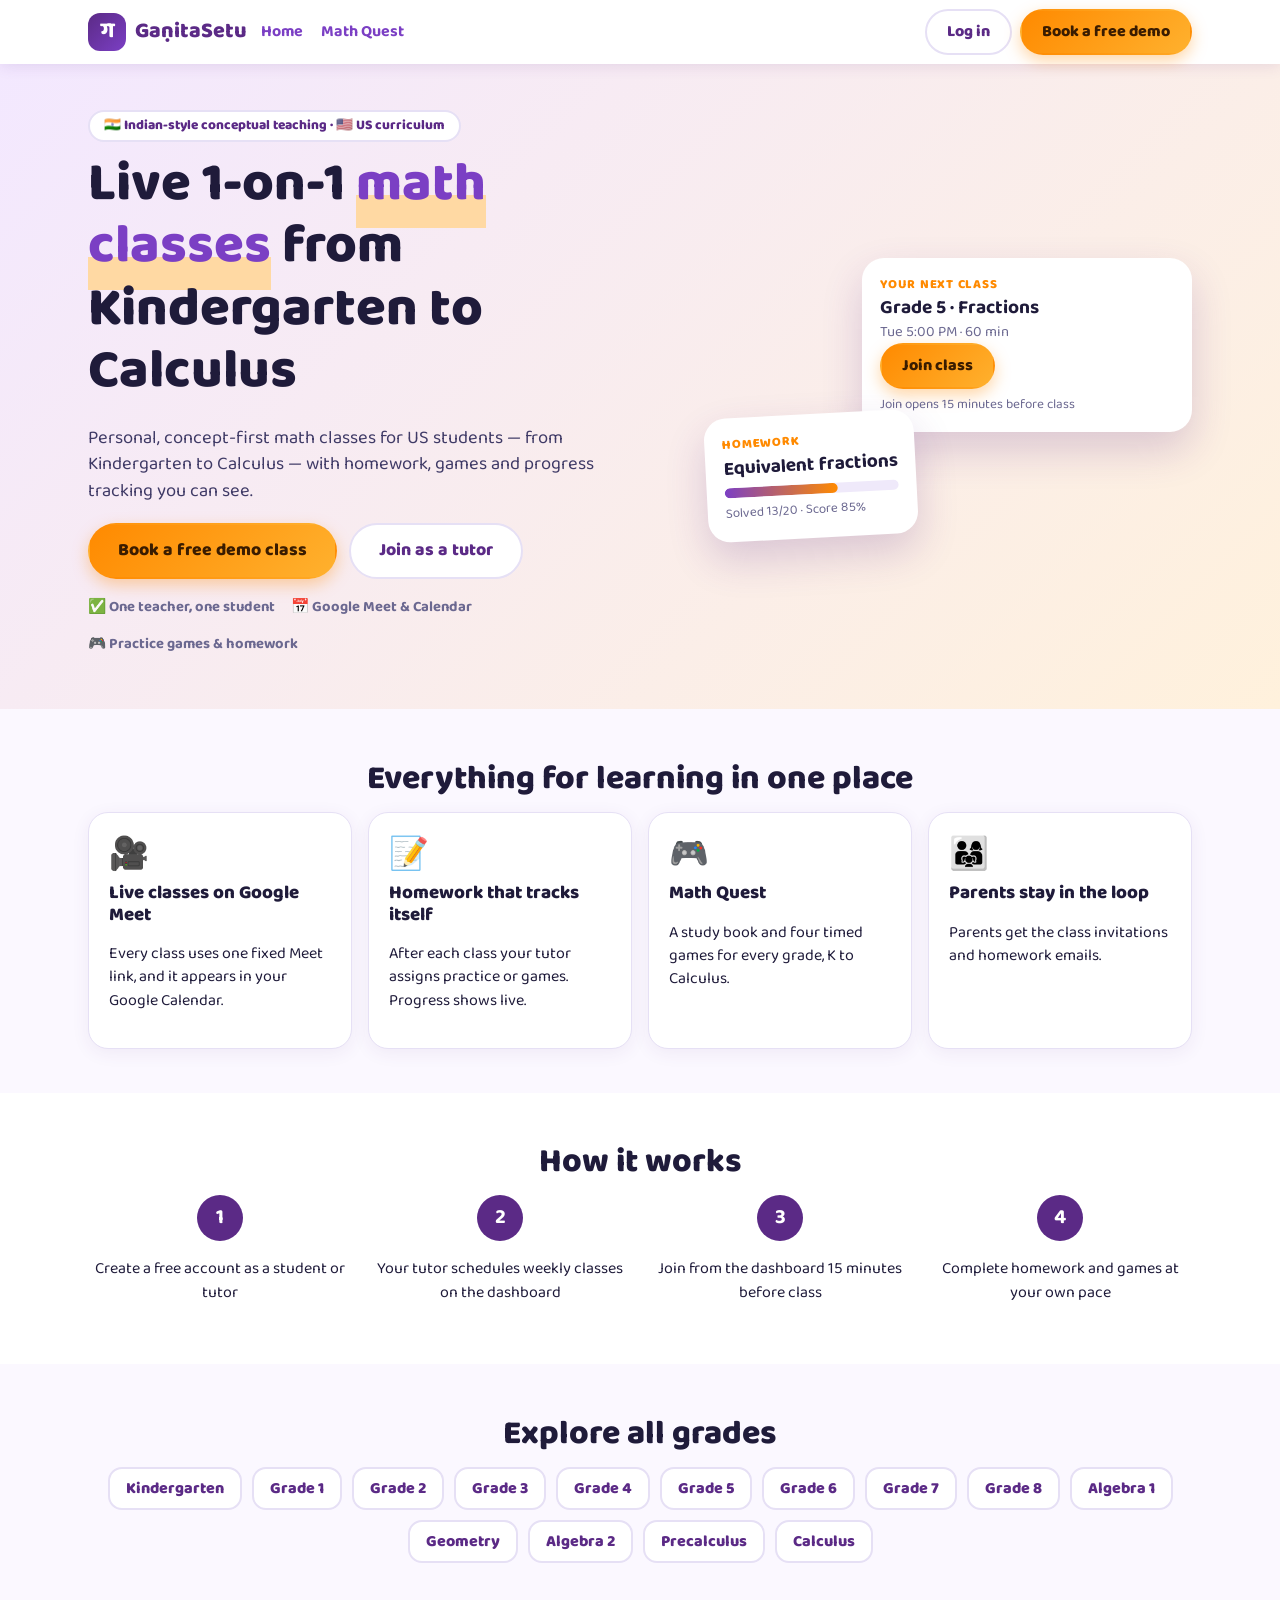
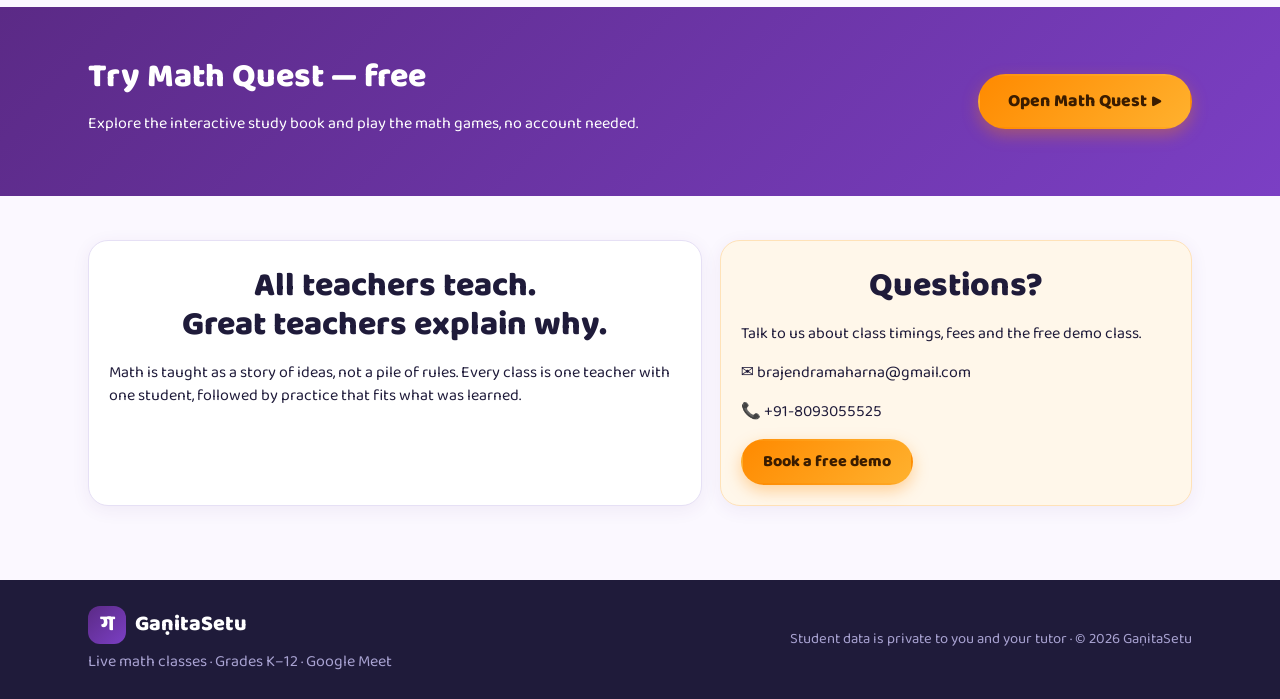
==== index.html @ 084e2259 "Rename index.html.txt to index.html" ====
<!DOCTYPE html><html lang="en"><head><meta charset="utf-8"><meta name="viewport" content="width=device-width, initial-scale=1, viewport-fit=cover"><title>GaṇitaSetu — Live math classes, K to Calculus</title>
<link href="https://fonts.googleapis.com/css2?family=Baloo+2:wght@500;700;800&family=Orbitron:wght@600;800&display=swap" rel="stylesheet">
<style>:root{--pt-p:#5b2a86;--pt-p2:#7b3fc4;--pt-o:#ff8a00;--pt-o2:#ffb12e;--pt-bg:#fbf8ff;--pt-ink:#1f1b3a;--pt-mut:#6b6890;--pt-line:#e6e0f5;--pt-ok:#12a150;--pt-bad:#d6336c;--pt-warn:#e8890c;--pt-nav:64px}
body{margin:0;background:var(--pt-bg)}
#ptApp,#ptRun{font-family:'Baloo 2','Segoe UI',system-ui,-apple-system,Roboto,sans-serif;color:var(--pt-ink);font-size:16px;line-height:1.45}
#ptApp *,#ptRun *{box-sizing:border-box}
#ptApp h1,#ptApp h2,#ptApp h3{margin:.2em 0 .4em;line-height:1.15;font-weight:800}
#ptApp a{color:var(--pt-p2);font-weight:700}
.pt-wrap{max-width:1140px;margin:0 auto;padding:0 18px}.pt-wrap.narrow{max-width:520px}.pt-wrap.narrow.wide{max-width:760px}
.pt-demo{background:#fff4d6;color:#7a4b00;padding:8px 14px;text-align:center;font-weight:700;font-size:.9rem;border-bottom:1px solid #ffe0a0}
.pt-nav{position:sticky;top:0;z-index:50;background:#fff;box-shadow:0 2px 14px rgba(91,42,134,.12)}
.pt-navrow{display:flex;align-items:center;gap:14px;min-height:var(--pt-nav);flex-wrap:wrap;padding-top:6px;padding-bottom:6px}
.pt-logo{display:inline-flex;align-items:center;gap:9px;text-decoration:none;color:var(--pt-p)}.pt-logo i{font-style:normal;display:grid;place-items:center;width:38px;height:38px;border-radius:12px;background:linear-gradient(135deg,var(--pt-p),var(--pt-p2));color:#fff;font-size:1.35rem;font-weight:800}.pt-logo b{font-size:1.35rem;font-weight:800;color:var(--pt-p)}
.pt-links{display:flex;gap:18px;flex:1}.pt-links a{color:var(--pt-ink);text-decoration:none}
.pt-navbtns{display:flex;gap:8px;align-items:center;margin-left:auto}.pt-user{font-weight:800;color:var(--pt-p)}
.pt-tabs{display:flex;gap:4px;flex:1;flex-wrap:wrap}.pt-tabs button{border:0;background:transparent;padding:8px 12px;border-radius:999px;font:inherit;font-weight:700;color:var(--pt-mut);cursor:pointer}.pt-tabs button.on{background:#efe6fb;color:var(--pt-p)}
.pt-btn{display:inline-flex;align-items:center;justify-content:center;gap:6px;border:2px solid transparent;border-radius:999px;padding:9px 20px;font:inherit;font-weight:800;font-size:1rem;cursor:pointer;text-decoration:none;color:var(--pt-p);background:#fff;transition:transform .12s,box-shadow .12s}
.pt-btn:hover:not(:disabled){transform:translateY(-1px)}.pt-btn.primary{background:linear-gradient(135deg,var(--pt-o),var(--pt-o2));color:#3a1c00;box-shadow:0 6px 16px rgba(255,138,0,.35)}.pt-btn.ghost{border-color:var(--pt-line);background:#fff}.pt-btn.danger{background:var(--pt-bad);color:#fff}
.pt-btn.sm{padding:5px 12px;font-size:.9rem}.pt-btn.lg{padding:13px 28px;font-size:1.1rem}.pt-btn.full{width:100%}.pt-btn.disabled,.pt-btn:disabled{background:#eee;color:#999;border-color:#ddd;cursor:not-allowed;box-shadow:none}
.pt-btn:focus-visible,.pt-chip:focus-visible,#ptApp input:focus-visible,#ptApp select:focus-visible,#ptApp textarea:focus-visible{outline:3px solid var(--pt-o);outline-offset:2px}
.pt-hero{background:linear-gradient(135deg,#f3e8ff 0%,#fff1dc 100%);padding:46px 0 54px}.pt-herogrid{display:grid;grid-template-columns:1.2fr 1fr;gap:34px;align-items:center}
.pt-hero h1{font-size:clamp(2rem,4.6vw,3.4rem)}.pt-hero h1 em{font-style:normal;color:var(--pt-p2);background:linear-gradient(transparent 62%,#ffd9a3 62%)}
.pt-pill{display:inline-block;background:#fff;border:2px solid var(--pt-line);border-radius:999px;padding:4px 14px;font-weight:800;font-size:.85rem;color:var(--pt-p)}
.pt-lead{font-size:1.15rem;color:#3f3a66;max-width:560px}.pt-cta{display:flex;gap:12px;flex-wrap:wrap;margin:18px 0}.pt-trust{display:flex;gap:16px;flex-wrap:wrap;font-weight:700;color:var(--pt-mut);font-size:.92rem}
.pt-herocard{position:relative;min-height:250px}.pt-mock{background:#fff;border-radius:22px;padding:18px;box-shadow:0 18px 40px rgba(91,42,134,.2);max-width:330px;margin-left:auto}.pt-mock.s2{position:absolute;left:0;bottom:-30px;max-width:280px;margin:0;transform:rotate(-3deg)}
.pt-mock-h{font-size:.8rem;font-weight:800;color:var(--pt-o);text-transform:uppercase;letter-spacing:.06em}.pt-mock b{display:block;font-size:1.2rem}.pt-mock small{display:block;color:var(--pt-mut);margin-top:6px}
.pt-sec{padding:44px 0}.pt-sec.alt{background:#fff}.pt-sec h2{font-size:clamp(1.5rem,3vw,2.1rem);text-align:center;margin-bottom:22px}.pt-sec.band{background:linear-gradient(135deg,var(--pt-p),var(--pt-p2));color:#fff}.pt-sec.band h2{text-align:left;margin:0 0 6px;color:#fff}
.pt-bandrow{display:flex;align-items:center;justify-content:space-between;gap:18px;flex-wrap:wrap}
.pt-grid4{display:grid;grid-template-columns:repeat(auto-fit,minmax(230px,1fr));gap:16px}.pt-grid3{display:grid;grid-template-columns:repeat(auto-fill,minmax(280px,1fr));gap:16px}.pt-grid2{display:grid;grid-template-columns:repeat(auto-fill,minmax(340px,1fr));gap:14px}
.pt-card{background:#fff;border:1px solid var(--pt-line);border-radius:20px;padding:20px;box-shadow:0 4px 18px rgba(91,42,134,.07)}.pt-card.feat .ic{font-size:2rem}.pt-card.center{text-align:center}.pt-card.auth{margin-top:8px}
.pt-steps{display:grid;grid-template-columns:repeat(auto-fit,minmax(210px,1fr));gap:16px}.pt-step{text-align:center}.pt-step b{display:grid;place-items:center;margin:0 auto 8px;width:46px;height:46px;border-radius:50%;background:var(--pt-p);color:#fff;font-size:1.3rem}
.pt-gchips{display:flex;flex-wrap:wrap;gap:10px;justify-content:center}.pt-gchip{background:#fff;border:2px solid var(--pt-line);border-radius:14px;padding:8px 16px;font-weight:800;color:var(--pt-p)}
.pt-two{display:grid;grid-template-columns:1.3fr 1fr;gap:18px}.pt-card.cta2{background:#fff7ea;border-color:#ffe2b8}
.pt-foot{background:#1f1b3a;color:#cfc9ee;padding:26px 0;margin-top:30px}.pt-foot .pt-wrap{display:flex;gap:20px;justify-content:space-between;flex-wrap:wrap;align-items:center}.pt-foot .pt-logo b,.pt-foot .pt-logo{color:#fff}.pt-foot p{margin:.4em 0 0;color:#a9a3d2}.pt-foot .pt-sub{color:#a9a3d2}
.pt-sub{color:var(--pt-mut);font-size:.92rem}.pt-main{padding-top:24px;padding-bottom:30px}.pt-h1{font-size:1.9rem;margin:0 0 14px}
#ptApp label{display:block;font-weight:700;font-size:.92rem;margin:10px 0 0}#ptApp input:not([type=checkbox]):not([type=radio]),#ptApp select,#ptApp textarea{display:block;width:100%;margin-top:4px;padding:10px 12px;border:2px solid var(--pt-line);border-radius:12px;font:inherit;background:#fff;color:var(--pt-ink)}
#ptApp input[type=checkbox],#ptApp input[type=radio]{width:18px;height:18px;margin:2px 8px 0 0;vertical-align:top}.pt-chk{display:flex;align-items:flex-start;font-weight:600!important;margin-top:12px!important}
.pt-form2{display:grid;grid-template-columns:repeat(auto-fit,minmax(220px,1fr));gap:0 14px}.pt-lab{font-weight:800;margin:14px 0 6px}.pt-chips{display:flex;flex-wrap:wrap;gap:8px}
.pt-chip{border:2px solid var(--pt-line);background:#fff;border-radius:999px;padding:6px 14px;font:inherit;font-weight:700;cursor:pointer;color:var(--pt-ink)}.pt-chip.on{background:var(--pt-p);border-color:var(--pt-p);color:#fff}
.pt-tabs2{display:flex;gap:6px;background:#f1eafb;border-radius:999px;padding:4px;margin:10px 0}.pt-tabs2 button{flex:1;border:0;border-radius:999px;padding:9px 10px;background:transparent;font:inherit;font-weight:800;color:var(--pt-mut);cursor:pointer}.pt-tabs2 button.on{background:#fff;color:var(--pt-p);box-shadow:0 2px 8px rgba(91,42,134,.15)}.pt-tabs2.sm button{padding:6px 8px;font-size:.9rem}
.pt-err{background:#ffe3ec;color:#a1123f;border-radius:12px;padding:9px 12px;font-weight:700;margin:12px 0}.pt-note{background:#eef6ff;border:1px solid #cfe3ff;color:#16467a;border-radius:12px;padding:10px 14px;margin:10px 0;font-weight:600}
.pt-stats{display:grid;grid-template-columns:repeat(auto-fit,minmax(170px,1fr));gap:12px;margin-bottom:18px}.pt-stat{background:#fff;border:1px solid var(--pt-line);border-radius:18px;padding:14px 16px;display:grid;grid-template-columns:auto 1fr;column-gap:12px;align-items:center}.pt-stat span{font-size:1.8rem;grid-row:span 2}.pt-stat b{font-size:1.8rem;line-height:1}.pt-stat small{color:var(--pt-mut);font-weight:700}
.pt-cols{display:grid;grid-template-columns:1.3fr 1fr;gap:20px}.pt-ch{display:flex;justify-content:space-between;align-items:center;gap:10px;flex-wrap:wrap;margin-bottom:8px}.pt-ch h2{margin:0}
.pt-row{display:grid;grid-template-columns:62px 1fr auto;gap:14px;align-items:center;background:#fff;border:1px solid var(--pt-line);border-radius:18px;padding:12px 14px;margin:10px 0}
.pt-date{text-align:center;background:#f3ebfc;border-radius:14px;padding:6px 0;color:var(--pt-p);line-height:1.05}.pt-date b{display:block;font-size:.8rem}.pt-date span{display:block;font-size:1.5rem;font-weight:800}.pt-date small{font-size:.75rem;font-weight:700}
.pt-acts{display:flex;gap:6px;flex-wrap:wrap;justify-content:flex-end}
.pt-badge{display:inline-block;padding:2px 10px;border-radius:999px;font-size:.78rem;font-weight:800;vertical-align:middle}.pt-badge.ok{background:#dff6e8;color:#0b7a3b}.pt-badge.warn{background:#fff0d6;color:#a45b00}.pt-badge.mut{background:#eee;color:#666}.pt-badge.info{background:#e6efff;color:#2547a8}.pt-badge.live{background:#ffe3ec;color:#b3124a}
.pt-filters{display:flex;gap:6px;margin-bottom:8px}.pt-filters button{border:2px solid var(--pt-line);background:#fff;border-radius:999px;padding:6px 16px;font:inherit;font-weight:800;color:var(--pt-mut);cursor:pointer}.pt-filters button.on{background:var(--pt-p);color:#fff;border-color:var(--pt-p)}
.pt-empty{border:2px dashed var(--pt-line);border-radius:16px;padding:22px;text-align:center;color:var(--pt-mut);font-weight:600;margin:10px 0}
.pt-hw{background:#fff;border:1px solid var(--pt-line);border-radius:18px;padding:14px;margin:10px 0}.pt-hwh{display:flex;gap:10px;align-items:center;margin-bottom:8px}.pt-hwh>div{flex:1}.pt-hwh .ic{font-size:1.6rem}
.pt-pbar{height:10px;background:#efe9fa;border-radius:99px;overflow:hidden;margin:6px 0}.pt-pbar i{display:block;height:100%;background:linear-gradient(90deg,var(--pt-p2),var(--pt-o));border-radius:99px;transition:width .4s}.pt-pbar.good i{background:linear-gradient(90deg,#12a150,#7ed957)}
.pt-mini{background:#fff;border:1px solid var(--pt-line);border-radius:14px;padding:10px 12px;margin:8px 0}.pt-x{border:0;background:#f3ebfc;border-radius:50%;width:24px;height:24px;cursor:pointer;margin-left:6px;color:var(--pt-p)}
.pt-table{overflow:auto;background:#fff;border:1px solid var(--pt-line);border-radius:16px;margin:8px 0 18px}.pt-table table{width:100%;border-collapse:collapse}.pt-table th,.pt-table td{padding:9px 12px;text-align:left;border-bottom:1px solid var(--pt-line);vertical-align:top}.pt-table th{background:#f7f2fd;font-size:.85rem;color:var(--pt-mut)}
.pt-mail{background:#fff;border:1px solid var(--pt-line);border-radius:14px;padding:10px 14px;margin:8px 0}.pt-mail pre{white-space:pre-wrap;font:inherit;font-size:.9rem;margin:6px 0 0;color:#3b3763}
.pt-modal{position:fixed;inset:0;background:rgba(31,27,58,.55);z-index:200;display:flex;align-items:flex-start;justify-content:center;overflow:auto;padding:30px 12px}.pt-modal[hidden]{display:none}.pt-modal-box{background:#fff;border-radius:22px;padding:22px;max-width:560px;width:100%;box-shadow:0 30px 70px rgba(0,0,0,.35)}.pt-modal-box.wide{max-width:780px}
.pt-mfoot{display:flex;gap:10px;justify-content:flex-end;margin-top:16px;flex-wrap:wrap}.pt-pick{background:#faf6ff;border:1px solid var(--pt-line);border-radius:16px;padding:12px;margin-top:8px}
.pt-toast{position:fixed;left:50%;bottom:22px;transform:translateX(-50%);z-index:300;background:#1f1b3a;color:#fff;padding:12px 20px;border-radius:16px;font-family:'Baloo 2',system-ui,sans-serif;font-weight:700;max-width:92vw;box-shadow:0 14px 40px rgba(0,0,0,.4);border:2px solid var(--pt-o2)}.pt-toast.bad{background:#7a0e33;border-color:#ff7aa6}.pt-toast[hidden]{display:none}
#ptRun{min-height:100vh;background:var(--pt-bg);padding:16px}#ptRun[hidden]{display:none}.pt-runwrap{max-width:820px;margin:0 auto}.pt-runh{display:flex;justify-content:space-between;align-items:center;gap:10px;margin-bottom:6px}
#ptRun .pt-card{background:#fff;border:1px solid var(--pt-line);border-radius:20px;padding:18px;margin:12px 0}#ptRun .pt-card.center{text-align:center}.pt-big{font-size:2rem;font-weight:800}
.pt-rev{border-left:5px solid #ccc;background:#fff;border-radius:10px;padding:8px 12px;margin:8px 0}.pt-rev.ok{border-color:var(--pt-ok)}.pt-rev.no{border-color:var(--pt-bad)}.pt-rev .q{display:inline-block}
#ptRun .pt-btn{display:inline-flex;align-items:center;gap:6px;border:2px solid var(--pt-line);border-radius:999px;padding:8px 18px;font:inherit;font-weight:800;cursor:pointer;background:#fff;color:var(--pt-p)}#ptRun .pt-btn.primary{background:linear-gradient(135deg,var(--pt-o),var(--pt-o2));color:#3a1c00;border-color:transparent}#ptRun .pt-btn.sm{padding:5px 12px;font-size:.9rem}
#ptRun .pt-pbar{height:10px;background:#efe9fa;border-radius:99px;overflow:hidden}#ptRun .pt-pbar i{display:block;height:100%;background:linear-gradient(90deg,#12a150,#7ed957)}#ptRun .pt-sub{color:var(--pt-mut);font-size:.92rem}
#ptMQ{background:#0e1030}#ptMQ[hidden]{display:none}#ptMQback{position:sticky;top:0;z-index:120;display:flex;gap:12px;align-items:center;background:#fff;padding:8px 14px;box-shadow:0 2px 12px rgba(0,0,0,.2);font-family:'Baloo 2',system-ui,sans-serif;font-weight:700;color:var(--pt-p)}#ptMQback button{border:2px solid var(--pt-line);background:#fff;border-radius:999px;padding:5px 14px;font:inherit;font-weight:800;color:var(--pt-p);cursor:pointer}
#ptMQ #mqBar{top:46px}#ptApp[hidden]{display:none}
@media(max-width:820px){.pt-herogrid,.pt-two,.pt-cols{grid-template-columns:1fr}.pt-herocard{min-height:auto}.pt-mock.s2{position:static;transform:none;margin:14px 0 0;max-width:none}.pt-mock{max-width:none}.pt-row{grid-template-columns:54px 1fr}.pt-acts{grid-column:1/-1;justify-content:flex-start}.pt-links{display:none}}
@media(prefers-reduced-motion:reduce){#ptApp *,#ptRun *{transition:none!important}}


html{scroll-padding-top:env(safe-area-inset-top,0px)}
#mqBar{position:sticky;top:0;z-index:100;display:flex;align-items:center;gap:10px;flex-wrap:wrap;padding:calc(8px + env(safe-area-inset-top,0px)) 14px 8px;background:linear-gradient(90deg,#2b2380,#6a2fb8);color:#fff;box-shadow:0 4px 18px rgba(0,0,0,.3);font-family:'Baloo 2','Trebuchet MS',system-ui,sans-serif}
.mqLogo{font-family:Orbitron,'Baloo 2',sans-serif;font-weight:800;letter-spacing:1px;font-size:1.05rem}
.mqTabs{display:flex;gap:6px;flex:1;justify-content:center;min-width:220px}.mqTabs button{flex:1;max-width:190px;padding:8px 14px;border:2px solid rgba(255,255,255,.35);border-radius:14px;background:rgba(255,255,255,.12);color:#fff;font:inherit;font-weight:800;font-size:1rem;cursor:pointer}
.mqTabs button.on{background:linear-gradient(135deg,#ffd23f,#ff4fd8);color:#1c1b4b;border-color:transparent;box-shadow:0 0 16px rgba(255,210,63,.55)}
.mqTabs button:focus-visible{outline:3px solid #ffd23f;outline-offset:2px}
#mqXp{font-weight:800;background:rgba(255,255,255,.18);padding:4px 12px;border-radius:999px;font-size:.92rem}
#mqToast{position:fixed;left:50%;bottom:calc(20px + env(safe-area-inset-bottom,0px));transform:translateX(-50%);width:max-content;max-width:92vw;z-index:200;background:#1c1b4b;color:#fff;padding:12px 18px;border-radius:16px;font-family:'Baloo 2',system-ui,sans-serif;font-weight:800;box-shadow:0 10px 30px rgba(0,0,0,.4);border:2px solid #ffd23f}
@media(prefers-reduced-motion:reduce){*{animation:none!important;transition:none!important}}
[hidden]{display:none!important}

#dgRoot{--bg:#f4f1ff;--bg2:#e6f7ff;--card:#ffffff;--ink:#1d1b4a;--mut:#5a5c9a;--line:#d8d6f0;--ac:#5b4bdb;--ac2:#e040fb;--gd:#1fbf75;--bd:#e63950;--yl:#ffc400;--soft:#eeeaff;--shadow:rgba(60,50,140,.18);box-sizing:border-box;}
html{scroll-padding-top:env(safe-area-inset-top,0px)}
@media(prefers-color-scheme:dark){html:not([data-theme="light"]) #dgRoot{--bg:#0e1030;--bg2:#141a45;--card:#1b1f55;--ink:#f1f3ff;--mut:#a9b2e8;--line:#343a80;--ac:#8c7bff;--ac2:#ff6bf0;--gd:#3ddc84;--bd:#ff6b81;--yl:#ffd23f;--soft:#262b6e;--shadow:rgba(0,0,0,.45)}}
html[data-theme="dark"] #dgRoot{--bg:#0e1030;--bg2:#141a45;--card:#1b1f55;--ink:#f1f3ff;--mut:#a9b2e8;--line:#343a80;--ac:#8c7bff;--ac2:#ff6bf0;--gd:#3ddc84;--bd:#ff6b81;--yl:#ffd23f;--soft:#262b6e;--shadow:rgba(0,0,0,.45)}
#dgRoot,#dgRoot *{box-sizing:border-box}
#dgRoot{margin:0;min-height:100vh;color:var(--ink);font-family:'Baloo 2','Trebuchet MS',system-ui,sans-serif;background:linear-gradient(160deg,var(--bg),var(--bg2));font-size:17px}
#dgRoot .app{max-width:960px;margin:0 auto;padding:10px 14px 30px}
#dgRoot header h1{margin:.2em 0 0;font-size:clamp(1.6rem,5vw,2.3rem);background:linear-gradient(90deg,var(--ac),var(--ac2));-webkit-background-clip:text;background-clip:text;color:transparent}
#dgRoot header p{margin:0 0 8px;color:var(--mut);font-weight:600}
#dgRoot .sel{display:grid;grid-template-columns:repeat(auto-fit,minmax(210px,1fr));gap:10px;margin:8px 0}
#dgRoot .sel label{font-weight:800;font-size:.85rem;color:var(--mut);display:block}
#dgRoot select{width:100%;padding:10px;border-radius:14px;border:2px solid var(--line);background:var(--card);color:var(--ink);font:inherit;font-weight:600}
#dgRoot select:focus-visible,#dgRoot button:focus-visible,#dgRoot input:focus-visible{outline:3px solid var(--yl);outline-offset:2px}
#dgRoot .chips{display:flex;flex-wrap:wrap;gap:8px;margin:8px 0;align-items:center}
#dgRoot .soon{color:var(--mut);font-weight:700}
#dgRoot .chip{padding:8px 14px;border-radius:999px;border:2px solid var(--line);background:var(--card);color:var(--ink);font:inherit;font-weight:700;cursor:pointer}
#dgRoot .chip.on{background:linear-gradient(90deg,var(--ac),var(--ac2));color:#fff;border-color:transparent}
#dgRoot .chip small{opacity:.9}
#dgRoot .tabs{display:flex;flex-wrap:wrap;gap:6px;margin:10px 0}
#dgRoot .tab{padding:9px 14px;border-radius:14px 14px 4px 4px;border:2px solid var(--line);background:var(--soft);color:var(--ink);font:inherit;font-weight:800;cursor:pointer}
#dgRoot .tab.on{background:var(--card);border-bottom-color:var(--card);box-shadow:0 -3px 0 var(--ac) inset}
#dgRoot .card{background:var(--card);border:1px solid var(--line);border-radius:22px;padding:16px;box-shadow:0 10px 30px var(--shadow)}
#dgRoot h3{margin:.1em 0 .3em}
#dgRoot h4{margin:.8em 0 .3em}
#dgRoot .sub{color:var(--mut);font-weight:600;margin:0 0 8px}
#dgRoot .btn{padding:11px 18px;border:0;border-radius:14px;font:inherit;font-weight:800;font-size:1.05rem;color:#fff;background:linear-gradient(135deg,var(--ac),var(--ac2));box-shadow:0 5px 0 rgba(0,0,0,.2);cursor:pointer}
#dgRoot .btn:active{transform:translateY(3px);box-shadow:0 2px 0 rgba(0,0,0,.2)}
#dgRoot .btn.ghost{background:var(--soft);color:var(--ink);box-shadow:none;border:1px solid var(--line)}
#dgRoot .btn.sm{padding:7px 12px;font-size:.95rem}
#dgRoot .row{display:flex;gap:8px;flex-wrap:wrap;margin-top:10px}
#dgRoot .map{position:relative;width:100%;padding-top:74%;margin:8px 0}
#dgRoot .map .lines{position:absolute;inset:0;width:100%;height:100%}
#dgRoot .node{position:absolute;transform:translate(-50%,-50%);max-width:30%;padding:8px 10px;border-radius:18px;border:3px solid var(--c,var(--ac));background:var(--card);color:var(--ink);font:inherit;font-weight:800;font-size:.95rem;line-height:1.1;cursor:pointer;box-shadow:0 6px 14px var(--shadow);transition:transform .15s}
#dgRoot button.node:hover{transform:translate(-50%,-50%) scale(1.08)}
#dgRoot .node.c{left:50%;top:50%;background:linear-gradient(135deg,var(--ac),var(--ac2));color:#fff;border:0;font-size:1.05rem;max-width:34%;text-align:center;cursor:default}
#dgRoot .det{background:var(--soft);border-radius:16px;padding:12px;margin-top:8px;min-height:80px}
#dgRoot .det h4{margin:0 0 4px}
#dgRoot .eg{color:var(--mut);font-weight:700;margin:4px 0 0}
#dgRoot .ctrls{display:grid;grid-template-columns:repeat(auto-fit,minmax(210px,1fr));gap:10px;margin-bottom:10px}
#dgRoot .ctrls label{font-weight:700;display:block}
#dgRoot .ctrls b{color:var(--ac);font-family:inherit}
#dgRoot input[type=range]{width:100%;accent-color:var(--ac)}
#dgRoot .big{text-align:center}
#dgRoot .fbig{font-size:1.7rem;font-weight:800;margin:6px 0}
#dgRoot .fbig span{font-size:1.1rem;color:var(--mut)}
#dgRoot .sym{color:var(--ac2);font-size:2.2rem}
#dgRoot .wn{background:var(--soft);border-radius:14px;padding:10px;margin-top:8px;font-weight:600}
#dgRoot .exc{border:1px solid var(--line);border-radius:18px;padding:12px;margin:10px 0;background:var(--soft)}
#dgRoot .exq{font-size:1.15rem;font-weight:700}
#dgRoot .step{background:var(--card);border-left:5px solid var(--ac);border-radius:12px;padding:8px 10px;margin:8px 0;animation:in .3s}
#dgRoot .why{margin-top:4px;color:var(--mut);font-weight:600}
#dgRoot .ans{background:rgba(31,191,117,.15);border:2px solid var(--gd);border-radius:12px;padding:8px 10px;font-weight:700;margin-top:6px}
@keyframes in{from{opacity:0;transform:translateY(8px)}to{opacity:1;transform:none}}
#dgRoot ul{margin:.2em 0 .6em 1.1em}
#dgRoot li{margin:.2em 0}
#dgRoot .warn li::marker{content:"⚠️ "}
#dgRoot .plv{display:flex;gap:6px;flex-wrap:wrap;margin:6px 0}
#dgRoot .pst{display:flex;gap:14px;font-weight:800;margin:6px 0;color:var(--mut)}
#dgRoot .src{color:var(--ac);font-weight:800;font-size:.9rem}
#dgRoot .q{font-size:clamp(1.2rem,3.6vw,1.6rem);font-weight:700;text-align:center;min-height:70px;display:flex;align-items:center;justify-content:center;margin:6px 0}
#dgRoot .q>div{width:100%;text-align:center;line-height:1.6}
#dgRoot .opts{display:grid;grid-template-columns:1fr 1fr;gap:10px}
@media(max-width:480px){#dgRoot .opts{grid-template-columns:1fr}}
#dgRoot .opts button{display:flex;align-items:center;gap:10px;min-height:62px;padding:8px 10px;border-radius:16px;border:2px solid var(--line);background:var(--card);color:var(--ink);font:inherit;font-size:1.3rem;font-weight:700;cursor:pointer;transition:transform .1s}
#dgRoot .opts button:hover{transform:translateY(-2px);border-color:var(--ac)}
#dgRoot .opts .k{flex:none;width:30px;height:30px;border-radius:9px;display:grid;place-items:center;font-size:.95rem;color:#fff;background:linear-gradient(135deg,var(--ac),var(--ac2))}
#dgRoot .opts .t{flex:1;text-align:center}
#dgRoot .opts button.ok{background:rgba(31,191,117,.25)!important;border-color:var(--gd)}
#dgRoot .opts button.no{background:rgba(230,57,80,.22)!important;border-color:var(--bd)}
#dgRoot .fb{margin-top:10px;border-radius:14px;padding:10px 12px;font-weight:700}
#dgRoot .fb.good{background:rgba(31,191,117,.15);border:2px solid var(--gd)}
#dgRoot .fb.bad{background:rgba(230,57,80,.12);border:2px solid var(--bd)}
#dgRoot .res .bar{position:relative;height:26px;border-radius:10px;background:var(--soft);margin:6px 0;overflow:hidden}
#dgRoot .res .bar i{position:absolute;left:0;top:0;bottom:0;background:linear-gradient(90deg,var(--gd),#b8f34a);opacity:.55}
#dgRoot .res .bar span{position:relative;padding-left:8px;font-weight:700;font-size:.9rem}
#dgRoot .res .bar b{position:absolute;right:8px;top:2px}
#dgRoot .tree{border:1px solid var(--line);border-radius:16px;padding:8px 12px;margin:8px 0;max-height:420px;overflow:auto;background:var(--soft)}
#dgRoot .tt{margin:8px 0}
#dgRoot .ts{margin:3px 0 3px 18px}
#dgRoot .tu{margin-left:22px}
#dgRoot .tree label{display:block;padding:2px 0;font-weight:600}
#dgRoot .tt>label{font-size:1.05rem}
#dgRoot .pic{width:100%;text-align:center;line-height:1.5}
#dgRoot .pic svg{max-width:100%;height:auto}
#dgRoot .pic div{margin:2px 0}
#dgRoot .fr{display:inline-flex;flex-direction:column;align-items:center;vertical-align:middle;line-height:1.1;margin:0 .12em}
#dgRoot .fr b{font-weight:inherit;padding:0 .25em}
#dgRoot .fr b:first-child{border-bottom:.08em solid currentColor}
#dgRoot .sq u{text-decoration:none;border-top:.08em solid currentColor;padding:0 .1em;margin-left:.05em}
#dgRoot sup,#dgRoot sub{font-size:.6em}
#dgRoot .mx{display:inline-grid;gap:2px 12px;padding:2px 8px;border-left:2px solid currentColor;border-right:2px solid currentColor;border-radius:6px;vertical-align:middle;margin:0 .25em}
#dgRoot .mx b{font-weight:inherit;text-align:center}
#dgRoot .len{display:inline-flex;border:3px solid #2b2d5b;border-radius:6px;overflow:hidden;margin-top:6px}
#dgRoot .len i{width:28px;height:26px;background:#ffd43b;border-right:2px solid #2b2d5b}
#dgRoot .len i:last-child{border-right:0}
#dgRoot .coin{display:inline-grid;place-items:center;width:46px;height:46px;border-radius:50%;border:3px solid #8d5a2b;font-size:.85rem;color:#2b2d5b;margin:2px;vertical-align:middle}
#dgRoot .c1{background:#e8a87c}
#dgRoot .c5{background:#ced4da}
#dgRoot .c10{background:#e9ecef;width:38px;height:38px}
#dgRoot .c25{background:#ced4da;width:54px;height:54px}
#dgRoot .hc{display:grid;grid-template-columns:repeat(10,1fr);gap:2px;max-width:420px;margin:0 auto}
#dgRoot .hc span{background:var(--soft);border-radius:5px;padding:3px 0;font-size:.72rem;font-weight:700;text-align:center}
#dgRoot .hc span.on{background:linear-gradient(135deg,var(--ac),var(--ac2));color:#fff}
#dgRoot .grp{display:inline-block;border:3px solid var(--ac);border-radius:18px;padding:4px 10px;margin:4px;font-size:1.3rem}
#dgRoot .mt{display:grid;grid-template-columns:repeat(10,1fr);gap:2px;max-width:420px;margin:0 auto}
#dgRoot .mt span{background:var(--soft);border-radius:4px;padding:2px 0;font-size:.68rem;font-weight:700;text-align:center}
#dgRoot .mt .on{background:rgba(91,75,219,.25)}
#dgRoot .mt .hit{background:linear-gradient(135deg,var(--ac),var(--ac2));color:#fff}
#dgRoot .colm{display:inline-block;text-align:right;font-size:1.6rem;font-weight:800;font-family:Orbitron,monospace,sans-serif;letter-spacing:2px}
#dgRoot .colm .ln{border-top:3px solid currentColor;margin-top:2px}
[hidden]{display:none!important}
@media(prefers-reduced-motion:reduce){#dgRoot,#dgRoot *{animation:none!important;transition:none!important}}
#dgRoot .intro{margin-bottom:12px;background:linear-gradient(135deg,var(--soft),var(--card))}
#dgRoot .prl{list-style:none;margin:6px 0;padding:0}
#dgRoot .prl li{margin:7px 0}
#dgRoot .pn{color:var(--mut);font-weight:600}
#dgRoot .chip.pq{font-size:.92rem;padding:6px 12px}
#dgRoot .flow{display:flex;flex-wrap:wrap;gap:6px;align-items:center;margin:8px 0}
#dgRoot .flow span{background:var(--soft);border:2px solid var(--ac);border-radius:12px;padding:5px 10px;font-weight:700}
#dgRoot .flow i{font-style:normal;color:var(--ac2);font-weight:800}
#dgRoot .warnb{background:rgba(230,57,80,.12);border-left:5px solid var(--bd);border-radius:10px;padding:8px 10px;margin:8px 0;font-weight:600}
#dgRoot .tipb{background:rgba(31,191,117,.14);border-left:5px solid var(--gd);border-radius:10px;padding:8px 10px;margin:8px 0;font-weight:600}
#dgRoot .vis{background:var(--card);border:1px solid var(--line);border-radius:14px;padding:8px;margin:8px 0;text-align:center;overflow:auto}
#dgRoot .idea{color:var(--mut);font-weight:800;font-size:.85rem}
#dgRoot .node.sel{box-shadow:0 0 0 4px var(--yl)}
#dgRoot .vrow{display:flex;flex-wrap:wrap;gap:10px;justify-content:center;align-items:center}
#dgRoot .fgr{display:inline-block;margin:4px 8px;vertical-align:top}
#dgRoot .fgr .cap{font-size:.85rem;color:var(--mut);font-weight:700}
#dgRoot .eqv{font-size:1.4rem;font-weight:800;margin:4px 0}
#dgRoot .okb,#dgRoot .nob{padding:6px 12px;border-radius:12px;font-weight:700}
#dgRoot .okb{background:rgba(31,191,117,.15);border:2px solid var(--gd)}
#dgRoot .nob{background:rgba(230,57,80,.12);border:2px solid var(--bd)}
#dgRoot .pcq{background:var(--soft);border-radius:16px;padding:12px;margin-top:10px}
#dgRoot .pcr{display:flex;align-items:center;gap:10px;padding:8px 10px;border-radius:12px;margin:6px 0;border:2px solid var(--line);background:var(--card)}
#dgRoot .pcr>div{flex:1}
#dgRoot .pcr>span{font-size:1.4rem}
#dgRoot .pcr.good{border-color:var(--gd)}
#dgRoot .pcr.mid{border-color:var(--yl)}
#dgRoot .pcr.bad{border-color:var(--bd)}
#dgRoot .path{display:flex;gap:8px;align-items:stretch;flex-wrap:wrap;margin:8px 0 4px}
#dgRoot .ps{flex:1;min-width:150px;display:flex;flex-direction:column;gap:2px;padding:8px 12px;border-radius:16px;border:2px solid var(--line);background:var(--card)}
#dgRoot .ps span{font-size:1.4rem}
#dgRoot .ps small{color:var(--mut);font-weight:700}
#dgRoot .ps.done{border-color:var(--gd);background:rgba(31,191,117,.12)}
#dgRoot .ps.go{border-color:var(--ac)}
#dgRoot .ps .btn{margin-top:4px}
#dgRoot .pa{align-self:center;font-weight:800;color:var(--mut)}
#arRoot{--bg1:#5b4bdb;--bg2:#12b8d9;--b1:rgba(255,79,216,.45);--b2:rgba(255,210,63,.4);--card:rgba(255,255,255,.88);--card2:rgba(255,255,255,.98);--ink:#1c1b4b;--mut:#4d4f93;--line:rgba(60,50,140,.22);--hd:#fff;--cy:#00bcd4;--mg:#e040fb;--yl:#ffc400;--gd:#1fbf75;--bd:#e63950;--shadow:rgba(40,30,120,.35);--stage1:#1b1f66;--stage2:#0d1040;box-sizing:border-box;}
html{scroll-padding-top:env(safe-area-inset-top,0px)}
@media(prefers-color-scheme:dark){html:not([data-theme="light"]) #arRoot{--bg1:#0a0e2a;--bg2:#1a1050;--b1:rgba(255,79,216,.22);--b2:rgba(34,230,255,.2);--card:rgba(20,24,68,.78);--card2:rgba(34,40,100,.9);--ink:#f3f5ff;--mut:#a9b2e8;--line:rgba(255,255,255,.18);--cy:#22e6ff;--mg:#ff4fd8;--yl:#ffd23f;--gd:#3ddc84;--bd:#ff4d6d;--shadow:rgba(0,0,0,.5);color-scheme:dark}}
html[data-theme="dark"] #arRoot{--bg1:#0a0e2a;--bg2:#1a1050;--b1:rgba(255,79,216,.22);--b2:rgba(34,230,255,.2);--card:rgba(20,24,68,.78);--card2:rgba(34,40,100,.9);--ink:#f3f5ff;--mut:#a9b2e8;--line:rgba(255,255,255,.18);--cy:#22e6ff;--mg:#ff4fd8;--yl:#ffd23f;--gd:#3ddc84;--bd:#ff4d6d;--shadow:rgba(0,0,0,.5);color-scheme:dark}
#arRoot,#arRoot *{box-sizing:border-box}
#arRoot{margin:0;min-height:100vh;color:var(--ink);font-family:'Baloo 2','Trebuchet MS',system-ui,sans-serif}
#arRoot .bg{position:fixed;inset:0;z-index:-1;background:radial-gradient(900px 500px at 8% -8%,var(--b1),transparent 60%),radial-gradient(800px 480px at 100% 0%,var(--b2),transparent 60%),linear-gradient(160deg,var(--bg1),var(--bg2))}
#arRoot .bg::after{content:"";position:absolute;inset:0;opacity:.55;background-image:radial-gradient(2px 2px at 24px 38px,#fff,transparent),radial-gradient(1.5px 1.5px at 110px 90px,#fff,transparent),radial-gradient(2px 2px at 170px 20px,#ffe9a8,transparent),radial-gradient(1.5px 1.5px at 60px 150px,#fff,transparent);background-size:200px 190px;animation:tw 5s ease-in-out infinite alternate}
@keyframes tw{from{opacity:.25}to{opacity:.7}}
@keyframes inn{from{opacity:0;transform:translateY(12px)}to{opacity:1;transform:none}}
@keyframes pop{0%{transform:scale(1)}50%{transform:scale(1.06)}100%{transform:scale(1)}}
@keyframes shake{0%,100%{transform:translateX(0)}25%{transform:translateX(-7px)}75%{transform:translateX(7px)}}
@keyframes dng{0%,100%{box-shadow:0 0 0 2px var(--bd),0 0 10px rgba(255,77,109,.3)}50%{box-shadow:0 0 0 3px var(--bd),0 0 28px rgba(255,77,109,.8)}}
@keyframes bp{0%,100%{transform:scale(1)}50%{transform:scale(1.04)}}
@keyframes fl{0%,100%{opacity:1}50%{opacity:.3}}
#arRoot .app{max-width:1000px;margin:0 auto;padding:10px 14px 28px}
#arRoot .top{display:flex;justify-content:space-between;align-items:center;gap:10px}
#arRoot .logo{font-family:Orbitron,'Baloo 2',sans-serif;font-weight:800;font-size:clamp(1.25rem,4.5vw,1.9rem);letter-spacing:1px;color:var(--hd);text-shadow:0 0 18px rgba(255,255,255,.35),0 3px 0 rgba(0,0,0,.25)}
#arRoot .logo small{display:block;font-family:'Baloo 2';font-weight:600;font-size:.8rem;letter-spacing:0;opacity:.9}
#arRoot .ico{border:1px solid var(--line);background:var(--card2);color:var(--ink);border-radius:14px;padding:8px 12px;font:inherit;font-weight:700;cursor:pointer}
#arRoot .steps{display:flex;gap:6px;margin:10px 0 12px;flex-wrap:wrap}
#arRoot .steps span{flex:1;min-width:70px;text-align:center;padding:5px 8px;border-radius:999px;font-weight:800;font-size:.85rem;background:rgba(255,255,255,.18);color:var(--hd);border:1px solid rgba(255,255,255,.28)}
#arRoot .steps span.on{background:linear-gradient(90deg,var(--yl),var(--mg));color:#1c1b4b;border-color:transparent;box-shadow:0 0 16px rgba(255,210,63,.55)}
#arRoot .screen{animation:inn .35s ease}
#arRoot .panel{background:var(--card);border:1px solid var(--line);border-radius:24px;padding:16px;backdrop-filter:blur(12px);box-shadow:0 14px 40px var(--shadow)}
#arRoot h2{margin:.1em 0 .4em;font-size:clamp(1.3rem,4vw,1.8rem)}
#arRoot h3{margin:.2em 0}
#arRoot .sub{color:var(--mut);margin:0 0 10px;font-weight:600}
#arRoot .rank{display:flex;align-items:center;gap:12px;flex-wrap:wrap;margin-bottom:14px}
#arRoot .rank .big{font-size:2.2rem}
#arRoot .xp{flex:1;min-width:150px}
#arRoot .xp .bar{height:12px;border-radius:9px;background:rgba(127,127,170,.28);overflow:hidden}
#arRoot .xp .bar i{display:block;height:100%;background:linear-gradient(90deg,var(--cy),var(--mg));border-radius:9px}
#arRoot .modes{display:grid;grid-template-columns:repeat(auto-fit,minmax(215px,1fr));gap:14px}
#arRoot .mode{--c:var(--cy);display:flex;flex-direction:column;gap:6px;text-align:left;padding:16px;border-radius:22px;border:1px solid var(--line);background:var(--card2);color:var(--ink);font:inherit;cursor:pointer;transition:transform .2s,box-shadow .2s}
#arRoot .mode:hover,#arRoot .mode:focus-visible{transform:translateY(-5px) scale(1.02);box-shadow:0 0 0 3px var(--c),0 18px 36px var(--shadow);outline:none}
#arRoot .mode .ic{width:68px;height:68px;border-radius:20px;display:grid;place-items:center;font-size:2.2rem;background:var(--c);box-shadow:0 8px 20px var(--shadow)}
#arRoot .mode b{font-size:1.25rem}
#arRoot .mode span.d{color:var(--mut);font-weight:600;font-size:.95rem;line-height:1.25}
#arRoot .mode em{font-style:normal;font-weight:800;font-size:.85rem;color:var(--bd)}
#arRoot .mode .go{margin-top:auto;font-weight:800;color:var(--c);filter:brightness(.85)}
#arRoot label{font-weight:800;display:block;margin:12px 0 4px}
#arRoot select{width:100%;padding:12px;border-radius:14px;border:2px solid var(--line);background:var(--card2);color:var(--ink);font:inherit;font-size:1.05rem;font-weight:600}
#arRoot select option{color:#111;background:#fff}
#arRoot select:focus-visible,#arRoot button:focus-visible{outline:4px solid var(--yl);outline-offset:2px}
#arRoot .row{display:flex;gap:10px;flex-wrap:wrap;margin-top:14px}
#arRoot .row .btn{flex:1;min-width:140px}
#arRoot .btn{padding:13px 20px;border:0;border-radius:16px;font:inherit;font-weight:800;font-size:1.15rem;color:#06122e;background:linear-gradient(135deg,var(--cy),var(--gd));box-shadow:0 6px 0 rgba(0,0,0,.3),0 0 22px rgba(34,230,255,.3);cursor:pointer;transition:transform .08s}
#arRoot .btn:active{transform:translateY(4px);box-shadow:0 2px 0 rgba(0,0,0,.3)}
#arRoot .btn.ghost{background:var(--card2);color:var(--ink);box-shadow:none;border:1px solid var(--line)}
#arRoot .btn.hot{background:linear-gradient(135deg,var(--yl),var(--mg));box-shadow:0 6px 0 rgba(0,0,0,.3),0 0 26px rgba(255,79,216,.4)}
#arRoot .big-btn{width:100%;font-size:1.5rem;padding:16px}
#arRoot .chosen{display:flex;gap:6px;flex-wrap:wrap;margin-bottom:8px}
#arRoot .chip{display:inline-flex;align-items:center;gap:6px;padding:6px 12px;border-radius:999px;background:var(--card2);border:1px solid var(--line);font-weight:800;font-size:.92rem}
#arRoot .lvls{display:grid;grid-template-columns:repeat(3,1fr);gap:10px}
@media(max-width:560px){#arRoot .lvls{grid-template-columns:1fr}}
#arRoot .lvl{display:flex;flex-direction:column;align-items:center;gap:2px;padding:14px 8px;border-radius:20px;border:2px solid var(--line);background:var(--card2);color:var(--ink);font:inherit;cursor:pointer;transition:transform .15s}
#arRoot .lvl .e{font-size:2.2rem}
#arRoot .lvl b{font-size:1.2rem}
#arRoot .lvl small{color:var(--mut);font-weight:700}
#arRoot .lvl:hover{transform:translateY(-3px)}
#arRoot .lvl.on{border-color:var(--yl);box-shadow:0 0 0 3px var(--yl),0 0 30px rgba(255,196,0,.5);transform:translateY(-3px)}
#arRoot .hud{display:flex;flex-wrap:wrap;gap:8px;align-items:center;justify-content:space-between}
#arRoot .hud .chip{font-family:Orbitron,'Baloo 2',sans-serif;font-size:.85rem}
#arRoot .meter{flex:1;display:flex;justify-content:center;font-weight:800;min-width:150px}
#arRoot .timer{position:relative;height:20px;border-radius:12px;background:rgba(127,127,170,.3);overflow:hidden;margin:10px 0}
#arRoot .timer i{display:block;height:100%;width:100%;border-radius:12px;transition:width .1s linear}
#arRoot .timer span{position:absolute;right:10px;top:0;font-family:Orbitron,sans-serif;font-size:.78rem;font-weight:800;color:#06122e;line-height:20px}
#arRoot .play{display:grid;grid-template-columns:1fr;gap:12px}
@media(min-width:780px){#arRoot .play{grid-template-columns:1fr 1.05fr;align-items:start}}
#arRoot .stage{border-radius:22px;background:linear-gradient(180deg,var(--stage1),var(--stage2));border:1px solid rgba(255,255,255,.2);padding:6px;overflow:hidden;box-shadow:0 0 0 2px transparent}
#arRoot .stage.danger{animation:dng 1s infinite}
#arRoot .stage svg{width:100%;height:auto;max-height:250px;display:block}
#arRoot .gauge{position:relative;height:14px;min-width:150px;border-radius:9px;background:linear-gradient(90deg,var(--gd),var(--yl),var(--bd));border:1px solid var(--line)}
#arRoot .gauge i{position:absolute;top:-5px;width:12px;height:22px;margin-left:-6px;border-radius:6px;background:#fff;border:2px solid #1c1b4b;transition:left .3s}
#arRoot .gauge.g2{background:rgba(127,127,170,.3);overflow:hidden}
#arRoot .gauge.g2 i{position:static;display:block;height:100%;width:50%;margin:0;border-radius:9px;border:0;background:linear-gradient(90deg,var(--bd),var(--yl),var(--gd))}
#arRoot .gw{display:flex;align-items:center;gap:8px;font-size:.78rem}
#arRoot .gw small{font-weight:800}
#arRoot .qcard .q{font-size:clamp(1.4rem,4.6vw,2.1rem);text-align:center;min-height:96px;display:flex;align-items:center;justify-content:center;font-weight:700}
#arRoot .q>div{width:100%;text-align:center;line-height:1.6}
#arRoot .opts{display:grid;grid-template-columns:1fr 1fr;gap:10px}
@media(max-width:420px){#arRoot .opts{grid-template-columns:1fr}}
#arRoot .opts button{display:flex;align-items:center;gap:10px;min-height:66px;padding:8px 10px;border-radius:18px;border:2px solid var(--line);background:var(--card2);color:var(--ink);font:inherit;font-size:1.45rem;font-weight:700;cursor:pointer;text-align:left;transition:transform .12s,box-shadow .12s}
#arRoot .opts button:hover{transform:translateY(-2px);box-shadow:0 8px 20px var(--shadow);border-color:var(--cy)}
#arRoot .opts .k{flex:none;width:32px;height:32px;border-radius:10px;display:grid;place-items:center;font-size:1rem;font-weight:800;color:#06122e;background:linear-gradient(135deg,var(--cy),var(--mg))}
#arRoot .opts .t{flex:1;text-align:center}
#arRoot .opts button.ok{background:linear-gradient(135deg,#1fbf75,#3ddc84)!important;color:#04210f!important;border-color:#1fbf75;animation:pop .35s}
#arRoot .opts button.no{background:linear-gradient(135deg,#ff4d6d,#ff7a59)!important;color:#fff!important;border-color:#ff4d6d;animation:shake .35s}
#arRoot #msg{text-align:center;font-weight:800;min-height:2.6em;margin-top:8px}
#arRoot .endt{text-align:center}
#arRoot .endt h2{font-size:clamp(1.6rem,6vw,2.4rem)}
#arRoot .stars{font-size:2.8rem;letter-spacing:6px}
#arRoot .stats{display:grid;grid-template-columns:repeat(auto-fit,minmax(130px,1fr));gap:10px;margin:12px 0}
#arRoot .stat{padding:10px;border-radius:16px;background:var(--card2);border:1px solid var(--line)}
#arRoot .stat b{display:block;font-family:Orbitron,sans-serif;font-size:1.3rem}
#arRoot .stat small{color:var(--mut);font-weight:700}
#arRoot .tiny{color:var(--mut);font-size:.9rem;text-align:center;margin:8px 0 0;font-weight:600}
[hidden]{display:none!important}
#arRoot .fr{display:inline-flex;flex-direction:column;align-items:center;vertical-align:middle;line-height:1.1;margin:0 .12em}
#arRoot .fr b{font-weight:inherit;padding:0 .25em}
#arRoot .fr b:first-child{border-bottom:.08em solid currentColor}
#arRoot .sq u{text-decoration:none;border-top:.08em solid currentColor;padding:0 .1em;margin-left:.05em}
#arRoot sup,#arRoot sub{font-size:.6em}
#arRoot .mx{display:inline-grid;gap:2px 12px;padding:2px 8px;border-left:2px solid currentColor;border-right:2px solid currentColor;border-radius:6px;vertical-align:middle;margin:0 .25em}
#arRoot .mx b{font-weight:inherit;text-align:center}
#arRoot .pic{width:100%;text-align:center;line-height:1.5}
#arRoot .pic svg{max-width:100%;height:auto}
#arRoot .pic div{margin:2px 0}
#arRoot .len{display:inline-flex;border:3px solid #2b2d5b;border-radius:6px;overflow:hidden;margin-top:6px}
#arRoot .len i{width:28px;height:26px;background:#ffd43b;border-right:2px solid #2b2d5b}
#arRoot .len i:last-child{border-right:0}
#arRoot .coin{display:inline-grid;place-items:center;width:46px;height:46px;border-radius:50%;border:3px solid #8d5a2b;font-size:.85rem;color:#2b2d5b;margin:2px;vertical-align:middle}
#arRoot .c1{background:#e8a87c}
#arRoot .c5{background:#ced4da}
#arRoot .c10{background:#e9ecef;width:38px;height:38px}
#arRoot .c25{background:#ced4da;width:54px;height:54px}
#arRoot .pulse{transform-origin:center;transform-box:fill-box;animation:bp var(--pulse,1s) infinite}
#arRoot .spark{animation:fl .25s infinite}
@media(prefers-reduced-motion:reduce){#arRoot,#arRoot *{animation:none!important;transition:none!important}}
#arRoot #preBanner{margin-bottom:12px}
#arRoot #preBanner .row{margin-top:8px}
#arRoot .bonusline{margin:10px 0 0}
#ptRun{--bg:#f4f1ff;--bg2:#e6f7ff;--card:#ffffff;--ink:#1d1b4a;--mut:#5a5c9a;--line:#d8d6f0;--ac:#5b4bdb;--ac2:#e040fb;--gd:#1fbf75;--bd:#e63950;--yl:#ffc400;--soft:#eeeaff;--shadow:rgba(60,50,140,.18);box-sizing:border-box;}
html{scroll-padding-top:env(safe-area-inset-top,0px)}
@media(prefers-color-scheme:dark){html:not([data-theme="light"]) #ptRun{--bg:#0e1030;--bg2:#141a45;--card:#1b1f55;--ink:#f1f3ff;--mut:#a9b2e8;--line:#343a80;--ac:#8c7bff;--ac2:#ff6bf0;--gd:#3ddc84;--bd:#ff6b81;--yl:#ffd23f;--soft:#262b6e;--shadow:rgba(0,0,0,.45)}}
html[data-theme="dark"] #ptRun{--bg:#0e1030;--bg2:#141a45;--card:#1b1f55;--ink:#f1f3ff;--mut:#a9b2e8;--line:#343a80;--ac:#8c7bff;--ac2:#ff6bf0;--gd:#3ddc84;--bd:#ff6b81;--yl:#ffd23f;--soft:#262b6e;--shadow:rgba(0,0,0,.45)}
#ptRun,#ptRun *{box-sizing:border-box}
#ptRun{margin:0;min-height:100vh;color:var(--ink);font-family:'Baloo 2','Trebuchet MS',system-ui,sans-serif;background:linear-gradient(160deg,var(--bg),var(--bg2));font-size:17px}
#ptRun .app{max-width:960px;margin:0 auto;padding:10px 14px 30px}
#ptRun header h1{margin:.2em 0 0;font-size:clamp(1.6rem,5vw,2.3rem);background:linear-gradient(90deg,var(--ac),var(--ac2));-webkit-background-clip:text;background-clip:text;color:transparent}
#ptRun header p{margin:0 0 8px;color:var(--mut);font-weight:600}
#ptRun .sel{display:grid;grid-template-columns:repeat(auto-fit,minmax(210px,1fr));gap:10px;margin:8px 0}
#ptRun .sel label{font-weight:800;font-size:.85rem;color:var(--mut);display:block}
#ptRun select{width:100%;padding:10px;border-radius:14px;border:2px solid var(--line);background:var(--card);color:var(--ink);font:inherit;font-weight:600}
#ptRun select:focus-visible,#ptRun button:focus-visible,#ptRun input:focus-visible{outline:3px solid var(--yl);outline-offset:2px}
#ptRun .chips{display:flex;flex-wrap:wrap;gap:8px;margin:8px 0;align-items:center}
#ptRun .soon{color:var(--mut);font-weight:700}
#ptRun .chip{padding:8px 14px;border-radius:999px;border:2px solid var(--line);background:var(--card);color:var(--ink);font:inherit;font-weight:700;cursor:pointer}
#ptRun .chip.on{background:linear-gradient(90deg,var(--ac),var(--ac2));color:#fff;border-color:transparent}
#ptRun .chip small{opacity:.9}
#ptRun .tabs{display:flex;flex-wrap:wrap;gap:6px;margin:10px 0}
#ptRun .tab{padding:9px 14px;border-radius:14px 14px 4px 4px;border:2px solid var(--line);background:var(--soft);color:var(--ink);font:inherit;font-weight:800;cursor:pointer}
#ptRun .tab.on{background:var(--card);border-bottom-color:var(--card);box-shadow:0 -3px 0 var(--ac) inset}
#ptRun .card{background:var(--card);border:1px solid var(--line);border-radius:22px;padding:16px;box-shadow:0 10px 30px var(--shadow)}
#ptRun h3{margin:.1em 0 .3em}
#ptRun h4{margin:.8em 0 .3em}
#ptRun .sub{color:var(--mut);font-weight:600;margin:0 0 8px}
#ptRun .btn{padding:11px 18px;border:0;border-radius:14px;font:inherit;font-weight:800;font-size:1.05rem;color:#fff;background:linear-gradient(135deg,var(--ac),var(--ac2));box-shadow:0 5px 0 rgba(0,0,0,.2);cursor:pointer}
#ptRun .btn:active{transform:translateY(3px);box-shadow:0 2px 0 rgba(0,0,0,.2)}
#ptRun .btn.ghost{background:var(--soft);color:var(--ink);box-shadow:none;border:1px solid var(--line)}
#ptRun .btn.sm{padding:7px 12px;font-size:.95rem}
#ptRun .row{display:flex;gap:8px;flex-wrap:wrap;margin-top:10px}
#ptRun .map{position:relative;width:100%;padding-top:74%;margin:8px 0}
#ptRun .map .lines{position:absolute;inset:0;width:100%;height:100%}
#ptRun .node{position:absolute;transform:translate(-50%,-50%);max-width:30%;padding:8px 10px;border-radius:18px;border:3px solid var(--c,var(--ac));background:var(--card);color:var(--ink);font:inherit;font-weight:800;font-size:.95rem;line-height:1.1;cursor:pointer;box-shadow:0 6px 14px var(--shadow);transition:transform .15s}
#ptRun button.node:hover{transform:translate(-50%,-50%) scale(1.08)}
#ptRun .node.c{left:50%;top:50%;background:linear-gradient(135deg,var(--ac),var(--ac2));color:#fff;border:0;font-size:1.05rem;max-width:34%;text-align:center;cursor:default}
#ptRun .det{background:var(--soft);border-radius:16px;padding:12px;margin-top:8px;min-height:80px}
#ptRun .det h4{margin:0 0 4px}
#ptRun .eg{color:var(--mut);font-weight:700;margin:4px 0 0}
#ptRun .ctrls{display:grid;grid-template-columns:repeat(auto-fit,minmax(210px,1fr));gap:10px;margin-bottom:10px}
#ptRun .ctrls label{font-weight:700;display:block}
#ptRun .ctrls b{color:var(--ac);font-family:inherit}
#ptRun input[type=range]{width:100%;accent-color:var(--ac)}
#ptRun .big{text-align:center}
#ptRun .fbig{font-size:1.7rem;font-weight:800;margin:6px 0}
#ptRun .fbig span{font-size:1.1rem;color:var(--mut)}
#ptRun .sym{color:var(--ac2);font-size:2.2rem}
#ptRun .wn{background:var(--soft);border-radius:14px;padding:10px;margin-top:8px;font-weight:600}
#ptRun .exc{border:1px solid var(--line);border-radius:18px;padding:12px;margin:10px 0;background:var(--soft)}
#ptRun .exq{font-size:1.15rem;font-weight:700}
#ptRun .step{background:var(--card);border-left:5px solid var(--ac);border-radius:12px;padding:8px 10px;margin:8px 0;animation:in .3s}
#ptRun .why{margin-top:4px;color:var(--mut);font-weight:600}
#ptRun .ans{background:rgba(31,191,117,.15);border:2px solid var(--gd);border-radius:12px;padding:8px 10px;font-weight:700;margin-top:6px}
@keyframes in{from{opacity:0;transform:translateY(8px)}to{opacity:1;transform:none}}
#ptRun ul{margin:.2em 0 .6em 1.1em}
#ptRun li{margin:.2em 0}
#ptRun .warn li::marker{content:"⚠️ "}
#ptRun .plv{display:flex;gap:6px;flex-wrap:wrap;margin:6px 0}
#ptRun .pst{display:flex;gap:14px;font-weight:800;margin:6px 0;color:var(--mut)}
#ptRun .src{color:var(--ac);font-weight:800;font-size:.9rem}
#ptRun .q{font-size:clamp(1.2rem,3.6vw,1.6rem);font-weight:700;text-align:center;min-height:70px;display:flex;align-items:center;justify-content:center;margin:6px 0}
#ptRun .q>div{width:100%;text-align:center;line-height:1.6}
#ptRun .opts{display:grid;grid-template-columns:1fr 1fr;gap:10px}
@media(max-width:480px){#ptRun .opts{grid-template-columns:1fr}}
#ptRun .opts button{display:flex;align-items:center;gap:10px;min-height:62px;padding:8px 10px;border-radius:16px;border:2px solid var(--line);background:var(--card);color:var(--ink);font:inherit;font-size:1.3rem;font-weight:700;cursor:pointer;transition:transform .1s}
#ptRun .opts button:hover{transform:translateY(-2px);border-color:var(--ac)}
#ptRun .opts .k{flex:none;width:30px;height:30px;border-radius:9px;display:grid;place-items:center;font-size:.95rem;color:#fff;background:linear-gradient(135deg,var(--ac),var(--ac2))}
#ptRun .opts .t{flex:1;text-align:center}
#ptRun .opts button.ok{background:rgba(31,191,117,.25)!important;border-color:var(--gd)}
#ptRun .opts button.no{background:rgba(230,57,80,.22)!important;border-color:var(--bd)}
#ptRun .fb{margin-top:10px;border-radius:14px;padding:10px 12px;font-weight:700}
#ptRun .fb.good{background:rgba(31,191,117,.15);border:2px solid var(--gd)}
#ptRun .fb.bad{background:rgba(230,57,80,.12);border:2px solid var(--bd)}
#ptRun .res .bar{position:relative;height:26px;border-radius:10px;background:var(--soft);margin:6px 0;overflow:hidden}
#ptRun .res .bar i{position:absolute;left:0;top:0;bottom:0;background:linear-gradient(90deg,var(--gd),#b8f34a);opacity:.55}
#ptRun .res .bar span{position:relative;padding-left:8px;font-weight:700;font-size:.9rem}
#ptRun .res .bar b{position:absolute;right:8px;top:2px}
#ptRun .tree{border:1px solid var(--line);border-radius:16px;padding:8px 12px;margin:8px 0;max-height:420px;overflow:auto;background:var(--soft)}
#ptRun .tt{margin:8px 0}
#ptRun .ts{margin:3px 0 3px 18px}
#ptRun .tu{margin-left:22px}
#ptRun .tree label{display:block;padding:2px 0;font-weight:600}
#ptRun .tt>label{font-size:1.05rem}
#ptRun .pic{width:100%;text-align:center;line-height:1.5}
#ptRun .pic svg{max-width:100%;height:auto}
#ptRun .pic div{margin:2px 0}
#ptRun .fr{display:inline-flex;flex-direction:column;align-items:center;vertical-align:middle;line-height:1.1;margin:0 .12em}
#ptRun .fr b{font-weight:inherit;padding:0 .25em}
#ptRun .fr b:first-child{border-bottom:.08em solid currentColor}
#ptRun .sq u{text-decoration:none;border-top:.08em solid currentColor;padding:0 .1em;margin-left:.05em}
#ptRun sup,#ptRun sub{font-size:.6em}
#ptRun .mx{display:inline-grid;gap:2px 12px;padding:2px 8px;border-left:2px solid currentColor;border-right:2px solid currentColor;border-radius:6px;vertical-align:middle;margin:0 .25em}
#ptRun .mx b{font-weight:inherit;text-align:center}
#ptRun .len{display:inline-flex;border:3px solid #2b2d5b;border-radius:6px;overflow:hidden;margin-top:6px}
#ptRun .len i{width:28px;height:26px;background:#ffd43b;border-right:2px solid #2b2d5b}
#ptRun .len i:last-child{border-right:0}
#ptRun .coin{display:inline-grid;place-items:center;width:46px;height:46px;border-radius:50%;border:3px solid #8d5a2b;font-size:.85rem;color:#2b2d5b;margin:2px;vertical-align:middle}
#ptRun .c1{background:#e8a87c}
#ptRun .c5{background:#ced4da}
#ptRun .c10{background:#e9ecef;width:38px;height:38px}
#ptRun .c25{background:#ced4da;width:54px;height:54px}
#ptRun .hc{display:grid;grid-template-columns:repeat(10,1fr);gap:2px;max-width:420px;margin:0 auto}
#ptRun .hc span{background:var(--soft);border-radius:5px;padding:3px 0;font-size:.72rem;font-weight:700;text-align:center}
#ptRun .hc span.on{background:linear-gradient(135deg,var(--ac),var(--ac2));color:#fff}
#ptRun .grp{display:inline-block;border:3px solid var(--ac);border-radius:18px;padding:4px 10px;margin:4px;font-size:1.3rem}
#ptRun .mt{display:grid;grid-template-columns:repeat(10,1fr);gap:2px;max-width:420px;margin:0 auto}
#ptRun .mt span{background:var(--soft);border-radius:4px;padding:2px 0;font-size:.68rem;font-weight:700;text-align:center}
#ptRun .mt .on{background:rgba(91,75,219,.25)}
#ptRun .mt .hit{background:linear-gradient(135deg,var(--ac),var(--ac2));color:#fff}
#ptRun .colm{display:inline-block;text-align:right;font-size:1.6rem;font-weight:800;font-family:Orbitron,monospace,sans-serif;letter-spacing:2px}
#ptRun .colm .ln{border-top:3px solid currentColor;margin-top:2px}
[hidden]{display:none!important}
@media(prefers-reduced-motion:reduce){#ptRun,#ptRun *{animation:none!important;transition:none!important}}
#ptRun .intro{margin-bottom:12px;background:linear-gradient(135deg,var(--soft),var(--card))}
#ptRun .prl{list-style:none;margin:6px 0;padding:0}
#ptRun .prl li{margin:7px 0}
#ptRun .pn{color:var(--mut);font-weight:600}
#ptRun .chip.pq{font-size:.92rem;padding:6px 12px}
#ptRun .flow{display:flex;flex-wrap:wrap;gap:6px;align-items:center;margin:8px 0}
#ptRun .flow span{background:var(--soft);border:2px solid var(--ac);border-radius:12px;padding:5px 10px;font-weight:700}
#ptRun .flow i{font-style:normal;color:var(--ac2);font-weight:800}
#ptRun .warnb{background:rgba(230,57,80,.12);border-left:5px solid var(--bd);border-radius:10px;padding:8px 10px;margin:8px 0;font-weight:600}
#ptRun .tipb{background:rgba(31,191,117,.14);border-left:5px solid var(--gd);border-radius:10px;padding:8px 10px;margin:8px 0;font-weight:600}
#ptRun .vis{background:var(--card);border:1px solid var(--line);border-radius:14px;padding:8px;margin:8px 0;text-align:center;overflow:auto}
#ptRun .idea{color:var(--mut);font-weight:800;font-size:.85rem}
#ptRun .node.sel{box-shadow:0 0 0 4px var(--yl)}
#ptRun .vrow{display:flex;flex-wrap:wrap;gap:10px;justify-content:center;align-items:center}
#ptRun .fgr{display:inline-block;margin:4px 8px;vertical-align:top}
#ptRun .fgr .cap{font-size:.85rem;color:var(--mut);font-weight:700}
#ptRun .eqv{font-size:1.4rem;font-weight:800;margin:4px 0}
#ptRun .okb,#ptRun .nob{padding:6px 12px;border-radius:12px;font-weight:700}
#ptRun .okb{background:rgba(31,191,117,.15);border:2px solid var(--gd)}
#ptRun .nob{background:rgba(230,57,80,.12);border:2px solid var(--bd)}
#ptRun .pcq{background:var(--soft);border-radius:16px;padding:12px;margin-top:10px}
#ptRun .pcr{display:flex;align-items:center;gap:10px;padding:8px 10px;border-radius:12px;margin:6px 0;border:2px solid var(--line);background:var(--card)}
#ptRun .pcr>div{flex:1}
#ptRun .pcr>span{font-size:1.4rem}
#ptRun .pcr.good{border-color:var(--gd)}
#ptRun .pcr.mid{border-color:var(--yl)}
#ptRun .pcr.bad{border-color:var(--bd)}</style></head><body>
<div id="ptApp"><div id="ptRoot"></div>
<div id="ptModal" class="pt-modal" hidden role="dialog" aria-modal="true"><div id="ptModalBox" class="pt-modal-box"></div></div></div>
<div id="ptRun" hidden><div class="pt-runwrap" id="ptRunBody"></div></div>
<section id="ptMQ" hidden><div id="ptMQback"><button data-act="mqback">← Back to my portal</button><span id="ptHwNote"></span></div>
<div id="mqBar"><div class="mqLogo">🎓 MATH QUEST</div><div class="mqTabs" role="tablist"><button id="tabLearn" class="on" role="tab" aria-selected="true">📘 Learn</button><button id="tabPlay" role="tab" aria-selected="false">🎮 Play</button></div><div id="mqXp" aria-live="polite"></div></div>
<div id="dgRoot"><div class="app"><header><h1>📘 Math Digibook</h1><p>Learn it. Explore it. Practise it. — Kindergarten to Calculus</p></header>
<div class="sel"><div><label for="dgr">Grade / Course</label><select id="dgr"></select></div><div><label for="dtp">Topic</label><select id="dtp"></select></div><div><label for="dsb">Sub-topic</label><select id="dsb"></select></div></div>
<label style="font-weight:800;font-size:.85rem;color:var(--mut)">Sub-sub-topic</label><div class="chips" id="chips"></div><div id="path"></div>
<div class="tabs" id="tabs"></div><div id="view"></div></div></div>
<div id="arRoot" hidden><div class="bg"></div><div class="app">
<header class="top"><div class="logo">🎮 MATH ARENA<small>Beat the clock. Beat the danger.</small></div><button class="ico sndb" aria-label="Turn music on or off">🔊 Music</button></header>
<nav class="steps" id="steps"><span data-s="0">1 · Game</span><span data-s="1">2 · Subject</span><span data-s="2">3 · Level</span><span data-s="3">4 · Play</span></nav>
<section id="sGame" class="screen"><div class="panel" id="preBanner" hidden></div><div class="panel rank" id="rank"></div><h2 style="color:var(--hd);text-shadow:0 2px 0 rgba(0,0,0,.25)">Choose your game</h2><div class="modes" id="modes"></div><p class="tiny" style="color:var(--hd)">Solve more questions, climb from Easy to Difficult and earn XP to rank up!</p></section>
<section id="sSetup" class="screen" hidden><div class="panel"><div class="chosen"><span class="chip" id="gameChip"></span></div><h2>Pick your subject</h2><p class="sub">Choose the grade, then the topic and the sub-topic. Mix Practice combines every sub-topic.</p>
<label for="gr">Grade / Course</label><select id="gr"></select><label for="tp">Topic</label><select id="tp"></select><label for="sb">Sub-topic</label><select id="sb"></select>
<div class="row"><button class="btn ghost" id="backGame">◀ Change game</button><button class="btn ghost" id="learnSetup">📖 Learn first</button><button class="btn hot" id="toLevel">Choose level ▶</button></div></div></section>
<section id="sLevel" class="screen" hidden><div class="panel"><div class="chosen" id="sum"></div><h2>Choose your level</h2><p class="sub">Higher levels give more points per question but less time.</p><div class="lvls" id="lvls"></div>
<div class="row"><button class="btn ghost" id="backSetup">◀ Subject</button><button class="btn ghost" id="learnLevel">📖 Learn first</button></div><p class="tiny bonusline" id="bonus" style="color:inherit"></p><button class="btn hot big-btn" id="start" style="margin-top:12px">▶ START GAME</button></div></section>
<section id="sPlay" class="screen" hidden><div class="hud"><span class="chip" id="hLv"></span><span class="chip" id="hQ"></span><div class="meter" id="hMeter"></div><span class="chip" id="hScore"></span><span class="chip" id="hStreak"></span></div>
<div class="timer"><i id="tbar"></i><span id="tnum"></span></div>
<div class="play"><div class="stage" id="stage"></div><div class="panel qcard"><div class="q" id="q"></div><div class="opts" id="op"></div><div id="msg"></div></div></div>
<div class="row"><button class="btn ghost" id="quit" style="flex:none">⏹ Quit</button><button class="btn ghost sndb" style="flex:none">🔊 Music</button></div><p class="tiny" style="color:var(--hd)">Tip: press 1, 2, 3 or 4 on a keyboard to answer.</p></section>
<section id="sEnd" class="screen endt" hidden><div class="panel"><h2 id="eT"></h2><div class="stars" id="eS"></div><div class="stats" id="eStats"></div><div class="rank" id="eRank" style="justify-content:center"></div>
<div class="row"><button class="btn hot" id="nextLv">Next level ▶</button><button class="btn" id="again">↻ Play again</button></div><div class="row"><button class="btn hot" id="learnEnd" hidden>📖 Review this topic in the Digibook</button></div><div class="row"><button class="btn ghost" id="chSub">Change subject</button><button class="btn ghost" id="chGame">Change game</button></div></div></section>
</div></div></section>
<div id="mqToast" hidden role="status"></div><div id="ptToast" class="pt-toast" hidden role="status"></div>
<script>
const R=(a,b)=>Math.floor(Math.random()*(b-a+1))+a,P=a=>a[R(0,a.length-1)],S=a=>a.map(v=>[Math.random(),v]).sort((x,y)=>x[0]-y[0]).map(x=>x[1]);
const APP_k=(()=>{

const R=(a,b)=>Math.floor(Math.random()*(b-a+1))+a,P=a=>a[R(0,a.length-1)],S=a=>a.map(v=>[Math.random(),v]).sort((x,y)=>x[0]-y[0]).map(x=>x[1]);
const mn=v=>v<0?'−'+(-v):''+v;
function N(q,ans,ex=[],st=1){const ds=[];for(const v0 of ex.concat(S([1,-1,2,-2,3,-3,10,-10]).map(o=>ans+o*st))){const v=+v0;if(v!=ans&&v>=0&&!ds.includes(v))ds.push(v);if(ds.length==3)break}return{q,a:''+ans,d:ds.map(String)}}
const T=(q,a,w)=>({q,a,d:S([...new Set(w)].filter(x=>x!=a)).slice(0,3)});
const NM=['Mia','Leo','Anu','Ravi','Zoe','Dev'],EM=[['apples','🍎'],['stars','⭐'],['balloons','🎈'],['fish','🐟'],['cars','🚗'],['ducks','🐥']];
const pic=h=>`<div class="pic">${h}</div>`;
const ex=v=>{const t=R(0,2);if(t==0){const a=R(0,v);return `${a} + ${v-a}`}if(t==1){const b=R(0,Math.min(10,20-v));return `${v+b} − ${b}`}return ''+v};
const SH={circle:'<circle cx="50" cy="50" r="38"/>',square:'<rect x="15" y="15" width="70" height="70"/>',rectangle:'<rect x="6" y="28" width="88" height="44"/>',triangle:'<polygon points="50,12 90,85 10,85"/>',trapezoid:'<polygon points="30,25 70,25 92,78 8,78"/>',hexagon:'<polygon points="30,14 70,14 92,50 70,86 30,86 8,50"/>','half-circle':'<path d="M10 70A40 40 0 0 1 90 70Z"/>','quarter-circle':'<path d="M15 85L15 15A70 70 0 0 1 85 85Z"/>'};
const svg=(n,extra='')=>`<svg viewBox="0 0 100 100" width="140" height="140" fill="#ffa94d" stroke="#2b2d5b" stroke-width="3" stroke-linejoin="round">${SH[n]}${extra}</svg>`;
const SIDES={triangle:3,square:4,rectangle:4,trapezoid:4,hexagon:6};
const clock=(h,m)=>{const hand=(a,l,w)=>`<line x1="50" y1="50" x2="${50+l*Math.sin(a*Math.PI/180)}" y2="${50-l*Math.cos(a*Math.PI/180)}" stroke="#2b2d5b" stroke-width="${w}" stroke-linecap="round"/>`;let t='';for(let i=1;i<=12;i++){const a=i*Math.PI/6;t+=`<text x="${50+37*Math.sin(a)}" y="${54-37*Math.cos(a)}" font-size="10" font-weight="700" text-anchor="middle" fill="#2b2d5b">${i}</text>`}
 return `<svg viewBox="0 0 100 100" width="170" height="170"><circle cx="50" cy="50" r="47" fill="#fff9c4" stroke="#ff922b" stroke-width="4"/>${t}${hand((h%12+m/60)*30,24,4)}${hand(m*6,35,2.5)}<circle cx="50" cy="50" r="3" fill="#ff6b6b"/></svg>`};
const WD=['zero','one','two','three','four','five','six','seven','eight','nine','ten','eleven','twelve','thirteen','fourteen','fifteen','sixteen','seventeen','eighteen','nineteen','twenty'];
const OB=['🍎','⭐','🐥','🚗','🎈','🐟','🌸','🍪'];
const grp=(e,n)=>n>10?e.repeat(10)+'<br>'+e.repeat(n-10):e.repeat(n);
const bar=n=>`<span class="len">${'<i></i>'.repeat(n)}</span>`;
const CMP=[['🦒 giraffe','🐭 mouse','taller'],['🌳 tree','🌱 sprout','taller'],['🐘 elephant','🐜 ant','heavier'],['🐋 whale','🐟 fish','heavier'],['🚌 bus','🚲 bike','longer'],['🐍 snake','🐛 caterpillar','longer'],['🐆 cheetah','🐌 snail','faster']];
const AT=[['What can you measure with a ruler?','length',['length','color','sound','smell']],['What can you measure with a scale?','weight',['weight','length','color','shape']],['Which word tells how heavy something is?','weight',['weight','color','shape','smell']],['Which word tells how tall something is?','height',['height','color','shape','weight']]];
const SO=[['sphere','⚽ ball'],['cube','🎲 dice'],['cone','🍦 ice cream cone'],['cylinder','🥫 can']];
const CB=[['Two half-circles can make a…','circle',['circle','square','triangle','rectangle']],['Six triangles fit together to make a…','hexagon',['hexagon','circle','square','rectangle']],['Four small squares fit together to make a big…','square',['square','circle','triangle','hexagon']],['Two squares next to each other make a…','rectangle',['rectangle','circle','triangle','hexagon']],['Which shape has no corners?','circle',['circle','square','triangle','rectangle']],['Which shape has 3 sides?','triangle',['triangle','square','circle','hexagon']]];
const g={
cca:l=>{const mx=[10,20,100][l],t=P([[0,1,3],[0,1,2,3],[0,1,2,3]][l]),s=R(0,mx-4),n=R(0,[10,20,20][l]),a=R(0,7);
 if(t==0)return N(`Count on: ${s}, ${s+1}, ${s+2}, ▢`,s+3);
 if(t==1)return R(0,1)?T(`Which is the number word for ${n}?`,WD[n],WD.slice(0,[11,21,21][l])):T(`Which numeral is “${WD[n]}”?`,''+n,Array.from({length:[11,21,21][l]},(_,i)=>''+i));
 if(t==2)return N(`${a*10}, ${(a+1)*10}, ${(a+2)*10}, ▢`,(a+3)*10,[(a+3)*10+1,(a+2)*10+5,(a+4)*10],10);
 return N(`What number comes just before ${s+1}?`,s)},
ccb:l=>{const mx=[5,10,20][l],n=R(1,mx),e=P(OB),t=P([[0,1],[0,1,2],[0,1,2]][l]),m=R(2,Math.min(mx,9));
 if(t==0)return N(`How many ${e} are there? ${pic(grp(e,n))}`,n);
 if(t==1){const c=grp(e,m);return T(`Which group has ${m} ${e}?`,c,[c,grp(e,m+1),grp(e,m-1),grp(e,m+2),grp(e,Math.max(1,m-2))].filter((v,i,A)=>A.indexOf(v)==i))}
 return N(`What is one more than ${n}? ${pic(grp(e,n))}`,n+1)},
ccc:l=>{const mx=[5,10,10][l],a=R(1,mx),b=R(1,mx),e=P(OB),e2=P(OB.filter(x=>x!=e)),t=P([[0,1],[0,1,2],[0,1,2]][l]);
 if(a==b)return g.ccc(l);
 if(t==0)return T(`Which group has more? ${pic(grp(e,a)+'<br>'+grp(e2,b))}`,a>b?`the ${e} group`:`the ${e2} group`,[`the ${e} group`,`the ${e2} group`,'they are the same','cannot tell']);
 if(t==1)return T(`Which number is greater, ${a} or ${b}?`,''+Math.max(a,b),[''+a,''+b,'they are the same','cannot tell']);
 return T(`Which number is less, ${a} or ${b}?`,''+Math.min(a,b),[''+a,''+b,'they are the same','cannot tell'])},
oa:l=>{const m=[5,10,10][l],a=R(1,m-1),b=R(1,m-a),e=P(OB),n=P(NM),t=P([[0,1,2],[0,1,2,3],[0,1,2,3,4,5]][l]),a9=R(1,9);
 return [()=>N(`How many in all? ${pic(e.repeat(a)+' + '+e.repeat(b))}`,a+b),()=>N(`${n} has ${a+b} ${e}. ${n} gives away ${b}. How many are left?`,a),()=>R(0,1)?N(`${a} + ${b} = ?`,a+b):N(`${a+b} − ${b} = ?`,a),()=>N(`${a+b} = ${a} + ▢`,b),()=>N(`${a9} + ▢ = 10`,10-a9),()=>T(`Which two numbers make ${a+b}?`,`${a} and ${b}`,[`${a} and ${b}`,`${a+1} and ${b}`,`${a} and ${b+1}`,`${a+2} and ${b}`])][t]()},
nbt:l=>{const k=R(1,9),t=P([[0,1],[0,1,2],[0,1,2,3]][l]),e=P(['🔵','🟡','🔴','🟢']),o=v=>v==1?'one':'ones';
 if(t==0)return N(`10 + ${k} = ?`,10+k);
 if(t==1)return N(`${10+k} = 10 + ▢`,k);
 if(t==2){const c=`1 ten and ${k} ${o(k)}`;return T(`Which shows the number ${10+k}?`,c,[c,`${k} ${k==1?'ten':'tens'} and 1 one`,`1 ten and ${k+1} ones`,`1 ten and ${k+2} ones`,`2 tens and ${k} ${o(k)}`])}
 return N(`How many in all? ${pic(e.repeat(10)+'<br>'+e.repeat(k))}`,10+k)},
mda:l=>{const t=P([[0,1],[0,1,2],[0,1,2]][l]),[a,b,at]=P(CMP),sw=R(0,1),n1=R(2,8),n2=R(2,8),lg=R(0,1);
 if(t==0)return T(`Which is ${at}: ${sw?b:a} or ${sw?a:b}?`,a,[a,b,'they are the same','cannot tell']);
 if(t==1){if(n1==n2)return g.mda(l);return T(`Which bar is ${lg?'longer':'shorter'}? ${pic(bar(n1)+'<br>'+bar(n2))}`,(n1>n2)==!!lg?'the top bar':'the bottom bar',['the top bar','the bottom bar','they are the same','cannot tell'])}
 const [q,c,w]=P(AT);return T(q,c,w)},
mdb:l=>{const E=S(['🍎','🍌','🍇','🐶','🐱','🐰','⚽','🚲']).slice(0,l==0?2:3),C=E.map(()=>R(1,l==0?4:6)),items=S(E.flatMap((e,i)=>Array(C[i]).fill(e))),p=pic(items.join(' ')),i=R(0,E.length-1),t=P([[0,1],[0,1,2],[0,1,2]][l]),mx=Math.max(...C);
 if(t==1&&C.filter(v=>v==mx).length>1)return g.mdb(l);
 if(t==0)return N(`How many ${E[i]} are there? ${p}`,C[i]);
 if(t==1)return T(`Which kind is there the most of? ${p}`,E[C.indexOf(mx)],[...E,'they are the same','cannot tell']);
 return N(`How many are there in all? ${p}`,C.reduce((a,b)=>a+b,0))},
ga:l=>{const t=P([[0,1,2],[0,1,2,3],[0,1,2,3]][l]),A=['circle','square','triangle','rectangle','hexagon'].slice(0,[3,4,5][l]),pe=P(OB),po=P(OB.filter(x=>x!=pe)),pos=R(0,2),fl=R(0,1);
 if(t==0){const s=P(A);return T(`What shape is this? ${pic(svg(s))}`,s,A.concat(['oval','star']))}
 if(t==1){const [nm,ob]=P(SO);return T(`Which object is shaped like a ${nm}?`,ob,SO.map(o=>o[1]))}
 if(t==2)return T(`Where is the ${pe}? It is ▢ the ${po}. ${pic(pos==0?`${pe}<br>${po}`:pos==1?`${po}<br>${pe}`:`${pe} ${po}`)}`,['above','below','beside'][pos],['above','below','beside','behind']);
 return fl?T('Which shape is flat?',P(['circle','square','triangle']),['circle','sphere','cube','cone']).a?(()=>{const f=P(['circle','square','triangle']);return{q:'Which shape is flat?',a:f,d:S(['sphere','cube','cone','cylinder']).slice(0,3)}})():0:(()=>{const s=P(['sphere','cube','cone','cylinder']);return{q:'Which shape is solid (not flat)?',a:s,d:S(['circle','square','triangle']).slice(0,3).concat([]).length==3?S(['circle','square','triangle','rectangle']).slice(0,3):0}})()},
gb:l=>{const t=P([0,1,2]),s=P(['triangle','square','rectangle','hexagon']),k=SIDES[s];
 if(t==0)return N(`How many sides does this shape have? ${pic(svg(s))}`,k,[k+1,k+2,k>3?k-1:k+3]);
 if(t==1)return N(`How many corners (points) does a ${s} have?`,k,[k+1,k+2,k>3?k-1:k+3]);
 const [q,a,w]=P(CB);return T(q,a,w)}};
const D={'K.CC — Counting & Cardinality':{'A · Know number names & the counting sequence':g.cca,'B · Count to tell how many':g.ccb,'C · Compare numbers':g.ccc},
'K.OA — Operations & Algebraic Thinking':{'A · Understand addition & subtraction':g.oa},
'K.NBT — Number & Operations in Base Ten':{'A · Work with numbers 11–19':g.nbt},
'K.MD — Measurement & Data':{'A · Describe & compare measurable attributes':g.mda,'B · Classify objects & count':g.mdb},
'K.G — Geometry':{'A · Identify & describe shapes':g.ga,'B · Analyze, compare & compose shapes':g.gb}};

return D;})();
const APP_1=(()=>{

const R=(a,b)=>Math.floor(Math.random()*(b-a+1))+a,P=a=>a[R(0,a.length-1)],S=a=>a.map(v=>[Math.random(),v]).sort((x,y)=>x[0]-y[0]).map(x=>x[1]);
const mn=v=>v<0?'−'+(-v):''+v;
function N(q,ans,ex=[],st=1){const ds=[];for(const v0 of ex.concat(S([1,-1,2,-2,3,-3,10,-10]).map(o=>ans+o*st))){const v=+v0;if(v!=ans&&v>=0&&!ds.includes(v))ds.push(v);if(ds.length==3)break}return{q,a:''+ans,d:ds.map(String)}}
const T=(q,a,w)=>({q,a,d:S([...new Set(w)].filter(x=>x!=a)).slice(0,3)});
const NM=['Mia','Leo','Anu','Ravi','Zoe','Dev'],EM=[['apples','🍎'],['stars','⭐'],['balloons','🎈'],['fish','🐟'],['cars','🚗'],['ducks','🐥']];
const pic=h=>`<div class="pic">${h}</div>`;
const ex=v=>{const t=R(0,2);if(t==0){const a=R(0,v);return `${a} + ${v-a}`}if(t==1){const b=R(0,Math.min(10,20-v));return `${v+b} − ${b}`}return ''+v};
const SH={circle:'<circle cx="50" cy="50" r="38"/>',square:'<rect x="15" y="15" width="70" height="70"/>',rectangle:'<rect x="6" y="28" width="88" height="44"/>',triangle:'<polygon points="50,12 90,85 10,85"/>',trapezoid:'<polygon points="30,25 70,25 92,78 8,78"/>',hexagon:'<polygon points="30,14 70,14 92,50 70,86 30,86 8,50"/>','half-circle':'<path d="M10 70A40 40 0 0 1 90 70Z"/>','quarter-circle':'<path d="M15 85L15 15A70 70 0 0 1 85 85Z"/>'};
const svg=(n,extra='')=>`<svg viewBox="0 0 100 100" width="140" height="140" fill="#ffa94d" stroke="#2b2d5b" stroke-width="3" stroke-linejoin="round">${SH[n]}${extra}</svg>`;
const SIDES={triangle:3,square:4,rectangle:4,trapezoid:4,hexagon:6};
const clock=(h,m)=>{const hand=(a,l,w)=>`<line x1="50" y1="50" x2="${50+l*Math.sin(a*Math.PI/180)}" y2="${50-l*Math.cos(a*Math.PI/180)}" stroke="#2b2d5b" stroke-width="${w}" stroke-linecap="round"/>`;let t='';for(let i=1;i<=12;i++){const a=i*Math.PI/6;t+=`<text x="${50+37*Math.sin(a)}" y="${54-37*Math.cos(a)}" font-size="10" font-weight="700" text-anchor="middle" fill="#2b2d5b">${i}</text>`}
 return `<svg viewBox="0 0 100 100" width="170" height="170"><circle cx="50" cy="50" r="47" fill="#fff9c4" stroke="#ff922b" stroke-width="4"/>${t}${hand((h%12+m/60)*30,24,4)}${hand(m*6,35,2.5)}<circle cx="50" cy="50" r="3" fill="#ff6b6b"/></svg>`};
const g={
wp:l=>{const m=[10,15,20][l],[w,e]=P(EM),n=P(NM),o=P(NM.filter(x=>x!=n)),a=R(2,m-1),b=R(1,m-a),c=a+b,t=R(0,[1,3,5][l]);
 return [()=>N(`${n} has ${a} ${w} ${e}. ${o} gives ${n} ${b} more. How many ${w} does ${n} have now?`,c),
 ()=>N(`${n} had ${c} ${w} ${e}. ${n} gave ${b} to ${o}. How many ${w} are left?`,a),
 ()=>N(`There are ${a} red ${w} and ${b} blue ${w} ${e}. How many ${w} in all?`,c),
 ()=>N(`${n} has ${c} ${w} ${e}. ${o} has ${a}. How many more does ${n} have?`,b),
 ()=>N(`${n} had some ${w} ${e}. ${o} gave ${n} ${b} more. Now ${n} has ${c}. How many did ${n} have at first?`,a),
 ()=>{const x=R(1,6),y=R(1,6),z=R(1,Math.max(1,Math.min(8,m-x-y)));return N(`${n} has ${x} ${w}, ${o} has ${y}, and Dev has ${z} ${e}. How many ${w} in all?`,x+y+z)}][t]()},
prop:l=>{const a=R(1,9),b=R(1,9),y=R(1,9),x=R(1,9),t=P([[0,1],[0,1,2],[1,2,3]][l]);
 return [()=>N(`If ${a} + ${b} = ${a+b}, then ${b} + ${a} = ?`,a+b),()=>N(`If ${a} + ${b} = ${a+b}, then ${a+b} − ${a} = ?`,b),
 ()=>N(`${a+b} − ${a} = ?  Think: ${a} + ▢ = ${a+b}`,b),()=>N(`${x} + ${y} + ${10-y} = ?`,x+10)][t]()},
fact:l=>{const m=[10,15,20][l],a=R(1,m-1),b=R(1,m-a);return R(0,1)?N(`${a} + ${b} = ?`,a+b):N(`${a+b} − ${b} = ?`,a)},
eqt:l=>{const v=R(2,[10,15,20][l]);let e1,e2;do{e1=ex(v);e2=ex(v)}while(e1==e2||(!e1.includes(' ')&&!e2.includes(' ')));
 const ds=[];for(const k of S([1,-1,2,-2,3,-3,4,-4,5,-5,6])){const w=v+k;if(w<0||w>20)continue;const e3=ex(w);if(!ds.includes(`${e1} = ${e3}`))ds.push(`${e1} = ${e3}`);if(ds.length==3)break}
 return{q:'Which equation is true?',a:`${e1} = ${e2}`,d:ds}},
equ:l=>{const a=R(1,[6,9,10][l]),b=R(1,[6,9,10][l]),s=a+b,f=P([[0,1],[0,1,3],[0,1,3,4,5,6]][l]);
 return [()=>N(`${a} + ▢ = ${s}`,b),()=>N(`▢ + ${b} = ${s}`,a),0,()=>N(`${s} − ▢ = ${a}`,b),()=>N(`▢ − ${b} = ${a}`,s),()=>N(`${a} = ▢ − ${b}`,s),()=>N(`${s} = ${a} + ▢`,b)][f]()},
count:l=>{const mx=[30,70,119][l],s=R(1,mx-4);return [()=>N(`${s}, ${s+1}, ${s+2}, ▢`,s+3),()=>N(`${s}, ▢, ${s+2}, ${s+3}`,s+1),()=>N(`What number comes just after ${s}?`,s+1),()=>N(`What number comes just before ${s+1}?`,s)][P([[0,2,3],[0,1,2,3],[0,1,2,3]][l])]()},
place:l=>{const mx=[30,60,99][l],n=R(11,mx),t=n/10|0,o=n%10,t2=P([0,1,2]);
 if(t2==0){const c=`${t} tens and ${o} ones`;return T(`Which tells about the number ${n}?`,c,[c,`${o} tens and ${t} ones`,`${t} tens and ${o+1} ones`,`${t+1} tens and ${o} ones`,`${t} tens and ${Math.max(0,o-1)} ones`])}
 if(t2==1)return N(`What number is ${t} tens and ${o} ones?`,n,[o*10+t,n+10]);
 let a=R(10,mx),b=R(10,mx);if(a==b)b=a+1;const s=a>b?'>':'<';
 return{q:'Which is true?',a:`${a} ${s} ${b}`,d:[`${a} ${a>b?'<':'>'} ${b}`,`${a} = ${b}`,`${b} ${s} ${a}`]}},
pvop:l=>{const n=R(10,80),a=R(11,69),k=R(1,3),d=R(1,9),u=R(2,9),w=R(1,u-1);
 return [()=>N(`What is 10 more than ${n}?`,n+10,[n+1,n-10]),()=>N(`What is 10 less than ${n+10}?`,n,[n+9,n+20]),
 ()=>N(`${a} + ${k*10} = ?`,a+k*10,[a+k]),()=>N(`${u*10} − ${w*10} = ?`,(u-w)*10,[u-w,(u-w)*10+10]),()=>N(`${n} + ${d} = ?`,n+d,[n+d+10,n+d-10])][P([[0,1,3],[0,1,2,3,4],[1,2,3,4]][l])]()},
len:l=>{const n=R(2,[8,8,12][l]);
 if(R(0,1))return N(`How many blocks long is the bar? ${pic(`<span class="len">${'<i></i>'.repeat(n)}</span>`)}`,n);
 const [x,y,z,w]=S(['🐍','🐛','🐜','🦖','🐢']),k=R(0,1);
 return T(`The ${x} is longer than the ${y}. The ${y} is longer than the ${z}. Which is the ${k?'longest':'shortest'}?`,k?x:z,[x,y,z,w])},
time:l=>{const h=R(1,12),half=l>0&&R(0,1),m=half?30:0,f=v=>`${v}:${half?'30':'00'}`,o=half?'00':'30';
 return T(`What time does the clock show? ${pic(clock(h,m))}`,f(h),[f(h),`${h}:${o}`,f(h%12+1),f((h+10)%12+1),`${h%12+1}:${o}`])},
data:l=>{const mx=[5,7,9][l],E=S(['🍎','🍌','🍇','🐶','🐱','🐰','⚽','🚲']).slice(0,3),C=S(Array.from({length:mx},(_,i)=>i+1)).slice(0,3),
 p=pic(E.map((e,i)=>`<div>${e} → ${e.repeat(C[i])}</div>`).join('')),i=R(0,2),j=(i+R(1,2))%3,hi=C[i]>C[j]?i:j,lo=hi==i?j:i,t=P([[0,2],[0,1,2],[0,1,2,3]][l]);
 return [()=>N(`How many ${E[i]} are there? ${p}`,C[i]),()=>N(`How many are there in all? ${p}`,C[0]+C[1]+C[2]),()=>N(`How many more ${E[hi]} than ${E[lo]}? ${p}`,C[hi]-C[lo]),()=>N(`How many fewer ${E[lo]} than ${E[hi]}? ${p}`,C[hi]-C[lo])][t]()},
shape:l=>{const A=['circle','square','triangle','rectangle','trapezoid','half-circle','quarter-circle','hexagon'].slice(0,[5,6,8][l]),t=P([0,1,2]);
 if(t==0){const s=P(A);return T(`What shape is this? ${pic(svg(s))}`,s,A)}
 if(t==1){const s=P(A.filter(x=>SIDES[x]));return N(`How many sides does this shape have? ${pic(svg(s))}`,SIDES[s])}
 const k=P([2,4]),ln=k==2?'<line x1="50" y1="12" x2="50" y2="88"/>':'<line x1="50" y1="12" x2="50" y2="88"/><line x1="12" y1="50" x2="88" y2="50"/>';
 return T(`This circle is cut into ${k} equal parts. Each part is called a… ${pic(svg('circle',ln))}`,k==2?'half':'fourth (quarter)',['half','third','whole','fourth (quarter)'])}};
const mixed=(...a)=>l=>P(a)(l);
const D={'1.OA — Operations & Algebraic Thinking':{'A · Add & subtract word problems':g.wp,'B · Properties of operations & the add–subtract link':g.prop,'C · Add & subtract within 20':g.fact,'D · True or false equations & unknown numbers':mixed(g.eqt,g.equ)},
'1.NBT — Number & Operations in Base Ten':{'A · Extend the counting sequence':g.count,'B · Understand place value':g.place,'C · Use place value to add & subtract':g.pvop},
'1.MD — Measurement & Data':{'A · Measure lengths':g.len,'B · Tell time (hours & half-hours)':g.time,'C · Represent & interpret data':g.data},
'1.G — Geometry':{'A · Reason with shapes & their attributes':g.shape}};

return D;})();
const APP_2=(()=>{

const R=(a,b)=>Math.floor(Math.random()*(b-a+1))+a,P=a=>a[R(0,a.length-1)],S=a=>a.map(v=>[Math.random(),v]).sort((x,y)=>x[0]-y[0]).map(x=>x[1]);
const mn=v=>v<0?'−'+(-v):''+v;
function N(q,ans,ex=[],st=1){const ds=[];for(const v0 of ex.concat(S([1,-1,2,-2,3,-3,10,-10]).map(o=>ans+o*st))){const v=+v0;if(v!=ans&&v>=0&&!ds.includes(v))ds.push(v);if(ds.length==3)break}return{q,a:''+ans,d:ds.map(String)}}
const T=(q,a,w)=>({q,a,d:S([...new Set(w)].filter(x=>x!=a)).slice(0,3)});
const NM=['Mia','Leo','Anu','Ravi','Zoe','Dev'],EM=[['apples','🍎'],['stars','⭐'],['balloons','🎈'],['fish','🐟'],['cars','🚗'],['ducks','🐥']];
const pic=h=>`<div class="pic">${h}</div>`;
const ex=v=>{const t=R(0,2);if(t==0){const a=R(0,v);return `${a} + ${v-a}`}if(t==1){const b=R(0,Math.min(10,20-v));return `${v+b} − ${b}`}return ''+v};
const SH={circle:'<circle cx="50" cy="50" r="38"/>',square:'<rect x="15" y="15" width="70" height="70"/>',rectangle:'<rect x="6" y="28" width="88" height="44"/>',triangle:'<polygon points="50,12 90,85 10,85"/>',trapezoid:'<polygon points="30,25 70,25 92,78 8,78"/>',hexagon:'<polygon points="30,14 70,14 92,50 70,86 30,86 8,50"/>','half-circle':'<path d="M10 70A40 40 0 0 1 90 70Z"/>','quarter-circle':'<path d="M15 85L15 15A70 70 0 0 1 85 85Z"/>'};
const svg=(n,extra='')=>`<svg viewBox="0 0 100 100" width="140" height="140" fill="#ffa94d" stroke="#2b2d5b" stroke-width="3" stroke-linejoin="round">${SH[n]}${extra}</svg>`;
const SIDES={triangle:3,square:4,rectangle:4,trapezoid:4,hexagon:6};
const clock=(h,m)=>{const hand=(a,l,w)=>`<line x1="50" y1="50" x2="${50+l*Math.sin(a*Math.PI/180)}" y2="${50-l*Math.cos(a*Math.PI/180)}" stroke="#2b2d5b" stroke-width="${w}" stroke-linecap="round"/>`;let t='';for(let i=1;i<=12;i++){const a=i*Math.PI/6;t+=`<text x="${50+37*Math.sin(a)}" y="${54-37*Math.cos(a)}" font-size="10" font-weight="700" text-anchor="middle" fill="#2b2d5b">${i}</text>`}
 return `<svg viewBox="0 0 100 100" width="170" height="170"><circle cx="50" cy="50" r="47" fill="#fff9c4" stroke="#ff922b" stroke-width="4"/>${t}${hand((h%12+m/60)*30,24,4)}${hand(m*6,35,2.5)}<circle cx="50" cy="50" r="3" fill="#ff6b6b"/></svg>`};
Object.assign(SH,{pentagon:'<polygon points="50,10 90,40 75,88 25,88 10,40"/>',quadrilateral:'<polygon points="14,30 80,14 90,72 22,86"/>'});Object.assign(SIDES,{pentagon:5,quadrilateral:4});
const U=(o,u)=>({q:o.q,a:o.a+u,d:o.d.map(x=>x+u)});
const ruler=(s,e)=>{let t='';for(let i=0;i<=12;i++)t+=`<line x1="${10+i*20}" y1="40" x2="${10+i*20}" y2="52" stroke="#2b2d5b" stroke-width="2"/><text x="${10+i*20}" y="66" font-size="10" text-anchor="middle" fill="#2b2d5b">${i}</text>`;
 return `<svg viewBox="0 0 260 74" width="100%" style="max-width:420px"><rect width="260" height="74" rx="8" fill="#fff"/><rect x="${10+s*20}" y="10" width="${(e-s)*20}" height="18" rx="4" fill="#ffa94d" stroke="#2b2d5b" stroke-width="2"/><line x1="10" y1="40" x2="250" y2="40" stroke="#2b2d5b" stroke-width="2"/>${t}</svg>`};
const bars=(E,C,mt)=>{let t='';for(let i=0;i<=mt;i++){const y=160-i*140/mt;t+=`<line x1="34" y1="${y}" x2="250" y2="${y}" stroke="#adb5bd"/><text x="28" y="${y+3}" font-size="9" text-anchor="end" fill="#2b2d5b">${i}</text>`}
 E.forEach((e,i)=>{const h=C[i]*140/mt;t+=`<rect x="${44+i*52}" y="${160-h}" width="34" height="${h}" fill="${['#ff6b6b','#4dabf7','#51cf66','#cc5de8'][i]}" stroke="#2b2d5b" stroke-width="2"/><text x="${61+i*52}" y="182" font-size="16" text-anchor="middle">${e}</text>`});
 return `<svg viewBox="0 0 260 192" width="100%" style="max-width:340px"><rect width="260" height="192" rx="10" fill="#fff"/>${t}</svg>`};
const coin=v=>`<span class="coin c${v}">${v}¢</span>`;
const cellg=(r,c)=>{let t='';for(let i=0;i<r;i++)for(let j=0;j<c;j++)t+=`<rect x="${4+j*22}" y="${4+i*22}" width="22" height="22"/>`;return `<svg viewBox="0 0 ${c*22+8} ${r*22+8}" width="${c*22+8}" height="${r*22+8}" fill="#a5d8ff" stroke="#2b2d5b" stroke-width="2">${t}</svg>`};
const arr=(r,c,e)=>pic(Array.from({length:r},()=>`<div>${e.repeat(c)}</div>`).join(''));
const g={
wp:l=>{const m=[30,60,99][l],[w,e]=P(EM),n=P(NM),o=P(NM.filter(x=>x!=n)),a=R(10,m-9),b=R(5,m-a),c=a+b,t=P([[0,1,2],[0,1,2,3,4],[2,3,4,5]][l]);
 return [()=>N(`${n} has ${a} ${w} ${e}. ${o} gives ${n} ${b} more. How many ${w} does ${n} have now?`,c),()=>N(`${n} had ${c} ${w} ${e}. ${n} gave ${b} to ${o}. How many ${w} are left?`,a),
 ()=>N(`There are ${a} red ${w} and ${b} blue ${w} ${e}. How many ${w} in all?`,c),()=>N(`${n} has ${c} ${w} ${e}. ${o} has ${a}. How many more does ${n} have?`,b),
 ()=>N(`${n} had some ${w} ${e}. ${o} gave ${n} ${b} more. Now ${n} has ${c}. How many did ${n} have at first?`,a),
 ()=>{const x=R(10,40),y=R(5,30),z=R(1,x+y-1);return N(`${n} has ${x} ${w} ${e}. ${n} gets ${y} more, then gives ${z} away. How many ${w} does ${n} have now?`,x+y-z)}][t]()},
fact:l=>{const m=[12,18,20][l],a=R(2,m-2),b=R(2,m-a),t=R(0,2);return t==0?N(`${a} + ${b} = ?`,a+b):t==1?N(`${a+b} − ${a} = ?`,b):N(`${b} + ${b} = ?`,2*b)},
eg:l=>{const t=P([[0,1,2],[0,1,2,3],[1,2,3]][l]),r=R(2,5),c=(x=>x==r?(r==5?4:r+1):x)(R(2,5)),e=P(['⭐','🍪','🌸','🔵']);
 if(t==0)return N(`How many ${e} in all? ${arr(r,c,e)}`,r*c,[r+c]);
 if(t==1){const f=(k,v)=>Array(k).fill(v).join(' + ');return T(`Which equation matches the picture? ${arr(r,c,e)}`,f(r,c),[f(r,c),f(c,r),`${r} + ${c}`,f(r+1,c),f(r,c+1)])}
 if(t==2){const mx=[20,50,99][l],ev=R(0,1),pk=p=>{let x;do{x=R(1,mx)}while(x%2!=p);return x},c0=pk(ev?0:1),ws=new Set;while(ws.size<3)ws.add(pk(ev?1:0));return T(`Which number is ${ev?'even':'odd'}?`,''+c0,[...ws].map(String))}
 const h=R(2,[8,15,25][l]),n=2*h;return T(`Which equation shows that ${n} is an even number?`,`${h} + ${h} = ${n}`,[`${h} + ${h} = ${n}`,`${h} + ${h+1} = ${n}`,`${h+1} + ${h+1} = ${n}`,`${h} + ${h} = ${n+2}`])},
place:l=>{const mx=[299,699,999][l];let n,h,t,o;do{n=R(110,mx);h=n/100|0;t=(n/10|0)%10;o=n%10}while(!t||!o);
 const tp=P([0,1,2,3,4]);
 if(tp==0){const c=`${h} hundreds ${t} tens ${o} ones`;return T(`Which shows the number ${n}?`,c,[c,`${t} hundreds ${h} tens ${o} ones`,`${h} hundreds ${o} tens ${t} ones`,`${h} hundreds ${t+1} tens ${o} ones`,`${h+1} hundreds ${t} tens ${o} ones`,`${h} hundreds ${t} tens ${o+2} ones`,`${h+2} hundreds ${t} tens ${o} ones`])}
 if(tp==1)return N(`What number is ${h} hundreds, ${t} tens and ${o} ones?`,n,[t*100+h*10+o,n+10,n+100]);
 if(tp==2){const k=P(l==0?[5,10]:[5,10,100]),s=k*R(1,Math.floor((990-3*k)/k));return N(`${s}, ${s+k}, ${s+2*k}, ▢`,s+3*k,[s+4*k,s+3*k-1,s+3*k+k/5*2])}
 if(tp==3){const c=`${h*100} + ${t*10} + ${o}`;return T(`Which is the expanded form of ${n}?`,c,[c,`${h} + ${t*10} + ${o}`,`${h*100} + ${t} + ${o}`,`${h*10} + ${t*10} + ${o}`,`${h*100} + ${t*10} + ${o*10}`])}
 let a=R(100,mx),b=R(100,mx);if(a==b)b=a+1;const s=a>b?'>':'<';return{q:'Which is true?',a:`${a} ${s} ${b}`,d:[`${a} ${a>b?'<':'>'} ${b}`,`${a} = ${b}`,`${b} ${s} ${a}`]}},
nbtb:l=>{const t=P([[0,1,2],[0,1,2,3],[1,2,3,4]][l]);
 if(t==0){const a=R(10,60),b=R(10,99-a);return N(`${a} + ${b} = ?`,a+b,[a+b+10,a+b-10])}
 if(t==1){const a=R(25,99),b=R(10,a-5);return N(`${a} − ${b} = ?`,a-b,[a-b+10,a-b-10])}
 if(t==2){const u=l==0?10:P([10,100]),up=R(0,1),n=R(110,890),an=up?n+u:n-u;return N(`What is ${u} ${up?'more':'less'} than ${n}?`,an,[up?n-u:n+u,an+(u==10?100:10)])}
 if(t==3){const x=R(10,30),y=R(10,30),z=R(10,30),w=R(10,30),k=l==1?3:4;return N(`${x} + ${y} + ${z}${k==4?` + ${w}`:''} = ?`,x+y+z+(k==4?w:0))}
 const a=R(100,600),b=R(100,999-a);return R(0,1)?N(`${a} + ${b} = ?`,a+b,[a+b+10,a+b+100]):N(`${a+b} − ${b} = ?`,a,[a+10,a-10])},
len:l=>{if(R(0,1)){const s=l==2?R(1,5):0,e=s+R(2,Math.min(12-s,[10,10,12][l]));return U(N(`How long is the bar in centimeters? ${pic(ruler(s,e))}`,e-s),' cm')}
 const O=[['a pencil','15 cm'],['a paper clip','3 cm'],['a book','25 cm'],['a door','2 m'],['a car','4 m'],['a bus','10 m'],['a tall tree','20 m']],[q,a]=P(O);return T(`Which is the best estimate for the length of ${q}?`,a,O.map(x=>x[1]))},
mdb:l=>{const x=R(5,[15,40,49][l]),y=R(5,[15,40,49][l]),s=Math.min(x,y),bg=Math.max(x,y)+1,un=P(['cm','inches']),t=R(0,2);
 return U([()=>N(`A red ribbon is ${bg} ${un} long. A blue ribbon is ${s} ${un} long. How much longer is the red ribbon?`,bg-s),()=>N(`A rope is ${x} ${un} long. Another rope is ${y} ${un} long. They are joined together. How long are they now?`,x+y),
 ()=>N(`A stick is ${bg} ${un} long. ${s} ${un} is cut off. How long is the piece that is left?`,bg-s)][t](),' '+un)},
time:l=>{const h=R(1,12),m=P([[0,30],[0,15,30,45],[0,5,10,15,20,25,30,35,40,45,50,55]][l]),f=(H,M)=>`${H}:${String(M).padStart(2,'0')}`;
 return T(`What time does the clock show? ${pic(clock(h,m))}`,f(h,m),[f(h,m),f(h%12+1,m),f((h+10)%12+1,m),f(h,(m+30)%60),f(h,(m+15)%60),f(h,(m+5)%60),f(m/5||12,h*5%60)])},
money:l=>{if(l>0&&R(0,2)==0){const a=5*R(2,9),b=5*R(2,9);return U(R(0,1)?N(`A pencil costs ${a}¢. An eraser costs ${b}¢. How much for both?`,a+b,[],5):N(`Mia has ${a+b}¢. She spends ${a}¢. How much does she have left?`,b,[],5),'¢')}
 let cs,tot;do{const q=l==2?R(1,3):0,d=l==0?R(1,5):R(l==2?0:1,l==2?2:4),n=l>0?R(0,2):0,p=R(0,4);cs=[...Array(q).fill(25),...Array(d).fill(10),...Array(n).fill(5),...Array(p).fill(1)];tot=cs.reduce((x,y)=>x+y,0)}while(tot>99||cs.length<2);
 return U(N(`How much money is this? ${pic(cs.map(coin).join(''))}`,tot,[tot+5,tot-5]),'¢')},
data:l=>{const k=l==0?3:4,mt=[8,10,10][l],E=S(['🍎','🍌','🍇','🐶','🐱','🐰','⚽','🚲']).slice(0,k),C=S(Array.from({length:mt-1},(_,i)=>i+1)).slice(0,k),
 p=l==0?pic(E.map((e,i)=>`<div>${e} → ${e.repeat(C[i])}</div>`).join('')):pic(bars(E,C,mt)),i=R(0,k-1),j=(i+R(1,k-1))%k,hi=C[i]>C[j]?i:j,lo=hi==i?j:i,tot=C.reduce((a,b)=>a+b,0),t=P([[0,1,2],[0,1,2,3],[0,1,2,3]][l]);
 return [()=>N(`How many ${E[i]}? ${p}`,C[i]),()=>N(`How many are there in all? ${p}`,tot),()=>N(`How many more ${E[hi]} than ${E[lo]}? ${p}`,C[hi]-C[lo]),()=>N(`How many fewer ${E[lo]} than ${E[hi]}? ${p}`,C[hi]-C[lo])][t]()},
shape:l=>{const A0=['triangle','quadrilateral','pentagon','hexagon'],t=P([[0,1,3],[0,1,2,3,4],[1,2,3,4]][l]),k=P([3,4,5,6]),nm=A0[k-3],dr=k==4?P(['quadrilateral','square','rectangle','trapezoid']):nm;
 if(t==0)return T(`What is the name of this shape? ${pic(svg(dr))}`,nm,A0);
 if(t==1)return N(`How many sides does this shape have? ${pic(svg(dr))}`,k,[k+1,k+2,k>3?k-1:k+3]);
 if(t==2)return T(`Which shape has ${k} sides?`,nm,A0);
 if(t==3){const k2=P(l==0?[2,4]:[2,3,4]),ci=k2!=3&&R(0,1),nmv={2:'half',3:'third',4:'fourth (quarter)'}[k2];
  const ln=ci?(k2==2?'<line x1="50" y1="12" x2="50" y2="88"/>':'<line x1="50" y1="12" x2="50" y2="88"/><line x1="12" y1="50" x2="88" y2="50"/>'):Array.from({length:k2-1},(_,i)=>{const x=6+88*(i+1)/k2;return `<line x1="${x}" y1="28" x2="${x}" y2="72"/>`}).join('');
  return T(`This ${ci?'circle':'rectangle'} is cut into ${k2} equal parts. Each part is called a… ${pic(svg(ci?'circle':'rectangle',ln))}`,nmv,['half','third','fourth (quarter)','whole'])}
 const r=R(2,4),c=R(2,5);return N(`How many equal squares are in this rectangle? ${pic(cellg(r,c))}`,r*c,[r+c])}};
const mixed=(...a)=>l=>P(a)(l);
const D={'2.OA — Operations & Algebraic Thinking':{'A · Represent & solve add/subtract problems':g.wp,'B · Add & subtract within 20':g.fact,'C · Equal groups (foundations for multiplication)':g.eg},
'2.NBT — Number & Operations in Base Ten':{'A · Understand place value':g.place,'B · Add & subtract within 1000':g.nbtb},
'2.MD — Measurement & Data':{'A · Measure & estimate lengths':g.len,'B · Relate add/subtract to length':g.mdb,'C · Work with time & money':mixed(g.time,g.money),'D · Represent & interpret data':g.data},
'2.G — Geometry':{'A · Reason with shapes & their attributes':g.shape}};

return D;})();
const APP_3=(()=>{

const R=(a,b)=>Math.floor(Math.random()*(b-a+1))+a,P=a=>a[R(0,a.length-1)],S=a=>a.map(v=>[Math.random(),v]).sort((x,y)=>x[0]-y[0]).map(x=>x[1]);
const mn=v=>v<0?'−'+(-v):''+v;
function N(q,ans,ex=[],st=1){const ds=[];for(const v0 of ex.concat(S([1,-1,2,-2,3,-3,10,-10]).map(o=>ans+o*st))){const v=+v0;if(v!=ans&&v>=0&&!ds.includes(v))ds.push(v);if(ds.length==3)break}return{q,a:''+ans,d:ds.map(String)}}
const T=(q,a,w)=>({q,a,d:S([...new Set(w)].filter(x=>x!=a)).slice(0,3)});
const NM=['Mia','Leo','Anu','Ravi','Zoe','Dev'],EM=[['apples','🍎'],['stars','⭐'],['balloons','🎈'],['fish','🐟'],['cars','🚗'],['ducks','🐥']];
const pic=h=>`<div class="pic">${h}</div>`;
const ex=v=>{const t=R(0,2);if(t==0){const a=R(0,v);return `${a} + ${v-a}`}if(t==1){const b=R(0,Math.min(10,20-v));return `${v+b} − ${b}`}return ''+v};
const SH={circle:'<circle cx="50" cy="50" r="38"/>',square:'<rect x="15" y="15" width="70" height="70"/>',rectangle:'<rect x="6" y="28" width="88" height="44"/>',triangle:'<polygon points="50,12 90,85 10,85"/>',trapezoid:'<polygon points="30,25 70,25 92,78 8,78"/>',hexagon:'<polygon points="30,14 70,14 92,50 70,86 30,86 8,50"/>','half-circle':'<path d="M10 70A40 40 0 0 1 90 70Z"/>','quarter-circle':'<path d="M15 85L15 15A70 70 0 0 1 85 85Z"/>'};
const svg=(n,extra='')=>`<svg viewBox="0 0 100 100" width="140" height="140" fill="#ffa94d" stroke="#2b2d5b" stroke-width="3" stroke-linejoin="round">${SH[n]}${extra}</svg>`;
const SIDES={triangle:3,square:4,rectangle:4,trapezoid:4,hexagon:6};
const clock=(h,m)=>{const hand=(a,l,w)=>`<line x1="50" y1="50" x2="${50+l*Math.sin(a*Math.PI/180)}" y2="${50-l*Math.cos(a*Math.PI/180)}" stroke="#2b2d5b" stroke-width="${w}" stroke-linecap="round"/>`;let t='';for(let i=1;i<=12;i++){const a=i*Math.PI/6;t+=`<text x="${50+37*Math.sin(a)}" y="${54-37*Math.cos(a)}" font-size="10" font-weight="700" text-anchor="middle" fill="#2b2d5b">${i}</text>`}
 return `<svg viewBox="0 0 100 100" width="170" height="170"><circle cx="50" cy="50" r="47" fill="#fff9c4" stroke="#ff922b" stroke-width="4"/>${t}${hand((h%12+m/60)*30,24,4)}${hand(m*6,35,2.5)}<circle cx="50" cy="50" r="3" fill="#ff6b6b"/></svg>`};
Object.assign(SH,{rhombus:'<polygon points="50,6 82,50 50,94 18,50"/>'});
const U=(o,u)=>({q:o.q,a:o.a+u,d:o.d.map(x=>x+u)});
const fr=(n,d)=>`<span class="fr"><b>${n}</b><b>${d}</b></span>`;
const cellg=(r,c)=>{let t='';for(let i=0;i<r;i++)for(let j=0;j<c;j++)t+=`<rect x="${4+j*22}" y="${4+i*22}" width="22" height="22"/>`;return `<svg viewBox="0 0 ${c*22+8} ${r*22+8}" width="${c*22+8}" height="${r*22+8}" fill="#a5d8ff" stroke="#2b2d5b" stroke-width="2">${t}</svg>`};
const strip=(a,b)=>{let t='';const w=220/b;for(let i=0;i<b;i++)t+=`<rect x="${10+i*w}" y="14" width="${w}" height="44" fill="${i<a?'#ffa94d':'#fff'}" stroke="#2b2d5b" stroke-width="3"/>`;return `<svg viewBox="0 0 240 72" width="260" height="78">${t}</svg>`};
const nline=(a,b)=>{let t='';const w=220/b;for(let i=0;i<=b;i++)t+=`<line x1="${10+i*w}" y1="34" x2="${10+i*w}" y2="48" stroke="#2b2d5b" stroke-width="2"/>`;return `<svg viewBox="0 0 240 78" width="280" height="90"><rect width="240" height="78" rx="8" fill="#fff"/><line x1="10" y1="41" x2="230" y2="41" stroke="#2b2d5b" stroke-width="3"/>${t}<text x="10" y="64" font-size="12" text-anchor="middle" fill="#2b2d5b">0</text><text x="230" y="64" font-size="12" text-anchor="middle" fill="#2b2d5b">1</text><circle cx="${10+a*w}" cy="25" r="7" fill="#ff6b6b" stroke="#2b2d5b" stroke-width="2"/></svg>`};
const rl=(a,b)=>`<svg viewBox="0 0 220 120" width="230" height="126"><rect x="20" y="25" width="130" height="70" fill="#a5d8ff" stroke="#2b2d5b" stroke-width="3"/><text x="85" y="17" font-size="14" text-anchor="middle" fill="currentColor" font-weight="700">${a} cm</text><text x="156" y="64" font-size="14" fill="currentColor" font-weight="700">${b} cm</text></svg>`;
const part=k=>{let t=`<rect x="6" y="28" width="88" height="44" fill="#fff" stroke="#2b2d5b" stroke-width="3"/><rect x="6" y="28" width="${88/k}" height="44" fill="#ffa94d" stroke="#2b2d5b" stroke-width="3"/>`;for(let i=1;i<k;i++){const x=6+88*i/k;t+=`<line x1="${x}" y1="28" x2="${x}" y2="72" stroke="#2b2d5b" stroke-width="3"/>`}return `<svg viewBox="0 20 100 60" width="230" height="138">${t}</svg>`};
const barsS=(E,C,s,mt)=>{let t='';for(let v=0;v<=mt;v+=s){const y=160-v*140/mt;t+=`<line x1="34" y1="${y}" x2="250" y2="${y}" stroke="#adb5bd"/><text x="28" y="${y+3}" font-size="9" text-anchor="end" fill="#2b2d5b">${v}</text>`}
 E.forEach((e,i)=>{const h=C[i]*140/mt;t+=`<rect x="${44+i*52}" y="${160-h}" width="34" height="${h}" fill="${['#ff6b6b','#4dabf7','#51cf66','#cc5de8'][i]}" stroke="#2b2d5b" stroke-width="2"/><text x="${61+i*52}" y="182" font-size="16" text-anchor="middle">${e}</text>`});
 return `<svg viewBox="0 0 260 192" width="100%" style="max-width:340px"><rect width="260" height="192" rx="10" fill="#fff"/>${t}</svg>`};
const cmp=(p,q,r,s)=>p*s>r*q?'>':'<';
const f2=(H,M)=>`${H}:${String(M).padStart(2,'0')}`;
const BANK=[['Which shape has 4 equal sides and 4 square corners?','square',['square','rectangle','trapezoid','triangle']],['Which shape has 4 square corners, but its sides are not all equal?','rectangle',['square','rectangle','rhombus','pentagon']],['Which shape has 4 equal sides, but its corners are not square?','rhombus',['square','rectangle','rhombus','triangle']],['Which shape is NOT a quadrilateral?','pentagon',['square','rectangle','rhombus','pentagon']],['How many sides does every quadrilateral have?','4',['3','4','5','6']],['A square is also a…','rectangle',['rectangle','triangle','pentagon','hexagon']],['Which two shapes both have 4 sides?','square and rectangle',['square and rectangle','triangle and square','pentagon and rhombus','hexagon and rectangle']],['Which shape has 6 sides?','hexagon',['triangle','pentagon','hexagon','square']],['Which shape has 5 sides?','pentagon',['triangle','pentagon','hexagon','rectangle']]];
const g={
oaa:l=>{const m=[5,9,10][l],a=R(2,m),b=R(2,m),[w,e]=P(EM),n=P(NM),t=P([[0,1,2],[0,1,2,3],[0,1,2,3,4]][l]);
 return [()=>N(`${n} has ${a} bags. Each bag has ${b} ${w} ${e}. How many ${w} in all?`,a*b,[a+b]),()=>N(`${a*b} ${w} ${e} are shared equally among ${a} friends. How many ${w} does each friend get?`,b,[a*b-a]),
 ()=>N(`${a*b} ${w} ${e} are put into bags of ${b}. How many bags are there?`,a,[a*b-b]),()=>R(0,1)?N(`${a} × ▢ = ${a*b}`,b):N(`${a*b} ÷ ▢ = ${b}`,a),
 ()=>N(`There are ${a} rows of ${b} ${e}. How many ${e} are there in all?`,a*b,[a+b])][t]()},
oab:l=>{const a=R(2,9),b=R(2,9),x=R(2,4),y=R(2,4),z=R(2,4),c=R(1,5),d=R(1,5),t=P([[0,1],[0,1,2,4],[1,2,3,4]][l]);
 return [()=>N(`If ${a} × ${b} = ${a*b}, then ${b} × ${a} = ?`,a*b),()=>N(`If ${a} × ${b} = ${a*b}, then ${a*b} ÷ ${a} = ?`,b),()=>N(`${x} × ${y} × ${z} = ?`,x*y*z),
 ()=>N(`${a} × ${c+d} = (${a} × ${c}) + (${a} × ▢)`,d),()=>N(`${a*b} ÷ ${a} = ?  Think: ${a} × ▢ = ${a*b}`,b)][t]()},
oac:l=>{const m=[5,9,10][l],a=R(2,m),b=R(2,m);return R(0,1)?N(`${a} × ${b} = ?`,a*b,[a*b+a,a*b-b,a+b]):N(`${a*b} ÷ ${a} = ?`,b)},
oad:l=>{const [w,e]=P(EM),n=P(NM),a=R(2,9),b=R(2,9),x=R(5,40),d=R(2,[5,5,10][l]),st=R(1,30),s=R(1,Math.min(12,a*b-1)),t=P([[0,2],[0,1,2],[0,1,2,3]][l]);
 return [()=>N(`${n} buys ${a} packs of ${b} ${w} ${e}, then gives away ${s}. How many ${w} are left?`,a*b-s),()=>N(`${n} has ${x} ${w} ${e}. ${n} gets ${a} more boxes with ${b} in each box. How many ${w} does ${n} have now?`,x+a*b),
 ()=>N(`${st}, ${st+d}, ${st+2*d}, ${st+3*d}, ▢`,st+4*d),()=>T(`What is the rule? ${st}, ${st+d}, ${st+2*d}, ${st+3*d}`,`Add ${d}`,[`Add ${d}`,`Add ${d+1}`,`Add ${d-1}`,`Subtract ${d}`,`Multiply by ${d}`])][t]()},
nbt:l=>{const t=P([[0,1,3],[0,1,2,3],[0,1,2,3,4]][l]),a=R(100,600),b=R(100,999-a),a2=R(200,999),b2=R(100,a2-1),m=R(2,9),k=R(2,9);
 if(t==0){const p=l==0?10:P([10,100]),n=R(11,l==0?199:899);return N(`Round ${n} to the nearest ${p}.`,Math.round(n/p)*p,[Math.floor(n/p)*p,Math.ceil(n/p)*p],p)}
 if(t==1)return N(`${a} + ${b} = ?`,a+b,[a+b+10,a+b+100,a+b-10]);
 if(t==2)return N(`${a2} − ${b2} = ?`,a2-b2,[a2-b2+10,a2-b2-10,a2-b2+100]);
 if(t==3)return N(`${m} × ${k*10} = ?`,m*k*10,[m*k,m*k*100]);
 return N(`${a} + ▢ = ${a+b}`,b,[b+10,b-10,b+100])},
nf:l=>{const t=P([[0,1,4],[0,1,2,3,4],[1,2,3,4]][l]),b=R(2,8),a=l==0?1:R(1,b-1),fo=[fr(b-a,b),fr(a,b-a),fr(a+1,b),fr(a,b+1),fr(b,a)];
 if(t==0)return T(`What fraction of the bar is shaded? ${pic(strip(a,b))}`,fr(a,b),[fr(a,b),...fo]);
 if(t==1)return T(`Which fraction is at the red dot? ${pic(nline(a,b))}`,fr(a,b),[fr(a,b),...fo]);
 if(t==2){const bb=R(2,4),aa=R(1,bb-1),k=R(2,4);return N(`${fr(aa,bb)} = ${fr('?',bb*k)}`,aa*k,[aa+k,k,aa*k+1])}
 if(t==3){const n=R(1,4),d=R(2,6);return N(`${n} = ${fr('?',d)}`,n*d,[n+d,n,n*d+d])}
 let p,q,r,s;if(l==0||R(0,1)){q=s=R(3,8);p=R(1,q-1);do{r=R(1,q-1)}while(r==p)}else{p=r=R(1,5);q=R(2,8);do{s=R(2,8)}while(s==q)}
 const sy=cmp(p,q,r,s);return{q:'Which is true?',a:`${fr(p,q)} ${sy} ${fr(r,s)}`,d:[`${fr(p,q)} ${sy=='>'?'<':'>'} ${fr(r,s)}`,`${fr(p,q)} = ${fr(r,s)}`,`${fr(r,s)} ${sy} ${fr(p,q)}`]}},
mda:l=>{const t=P([[0,1,2],[0,1,2,3],[0,2,3,4]][l]),h=R(1,11),m=5*R(0,11),d=5*R(2,18),un=P(['liters','mL','grams','kg']),a=R(2,12),k=R(2,9),x=R(5,40),y=R(2,30);
 if(t==0){const h2=R(1,12),m2=l==0?5*R(0,11):R(0,59);return T(`What time does the clock show? ${pic(clock(h2,m2))}`,f2(h2,m2),[f2(h2,m2),f2(h2%12+1,m2),f2((h2+10)%12+1,m2),f2(h2,(m2+5)%60),f2(h2,(m2+55)%60),f2(h2,(m2+10)%60)])}
 if(t==1){const tot=m+d,H=(h+Math.floor(tot/60)-1)%12+1;return U(N(`A class starts at ${f2(h,m)} and ends at ${f2(H,tot%60)}. How many minutes long is the class?`,d,[],5),' minutes')}
 if(t==2){const O=[['the mass of an apple','grams'],['the mass of a watermelon','kilograms'],['the water in a bucket','liters'],['the medicine in a spoon','milliliters'],['the mass of a pencil','grams'],['the water in a bathtub','liters'],['the mass of a bicycle','kilograms'],['the juice in a small cup','milliliters']],[q,u]=P(O);return T(`Which unit is best to measure ${q}?`,u,['grams','kilograms','liters','milliliters'])}
 if(t==3)return U([()=>N(`A jug holds ${a} ${un}. How much do ${k} jugs hold?`,a*k),()=>N(`${a*k} ${un} are shared equally into ${k} cups. How many ${un} are in each cup?`,a),()=>N(`A pot has ${x+y} ${un}. ${y} ${un} are used. How much is left?`,x),()=>N(`A pot has ${x} ${un}. ${y} ${un} more are added. How much is in the pot now?`,x+y)][R(0,3)](),' '+un);
 const dd=5*R(3,24),ad=dm=>{let z=((h*60+m+dd+dm)%720+720)%720;return f2(Math.floor(z/60)%12||12,z%60)};
 return T(`A movie starts at ${f2(h,m)} and lasts ${dd} minutes. What time does it end?`,ad(0),[ad(0),ad(-10),ad(10),ad(-5),ad(30),ad(-30)])},
mdb:l=>{const CT=[['Dogs','🐶'],['Cats','🐱'],['Birds','🐦'],['Fish','🐟'],['Rabbits','🐰']],E=S(CT).slice(0,4),s=l==0?2:l==1?P([2,5]):P([5,10]),K=S([1,2,3,4,5]).slice(0,4),C=K.map(x=>x*s),mt=s*6,
 p=l==0?pic(`<div>Each ${E[0][1]} = ${s}</div>`+E.map((e,i)=>`<div>${e[0]}: ${e[1].repeat(K[i])}</div>`).join('')):pic(barsS(E.map(e=>e[1]),C,s,mt)),
 i=R(0,3),j=(i+R(1,3))%4,hi=C[i]>C[j]?i:j,lo=hi==i?j:i,tot=C.reduce((a,b)=>a+b,0),t=P([[0,1,2],[0,1,2,3],[0,1,2,3]][l]);
 return [()=>N(`How many ${E[i][0].toLowerCase()} are there? ${p}`,C[i],[],s),()=>N(`How many animals in all? ${p}`,tot,[],s),()=>N(`How many more ${E[hi][0].toLowerCase()} than ${E[lo][0].toLowerCase()}? ${p}`,C[hi]-C[lo],[],s),()=>N(`How many fewer ${E[lo][0].toLowerCase()} than ${E[hi][0].toLowerCase()}? ${p}`,C[hi]-C[lo],[],s)][t]()},
mdc:l=>{const t=P([[0,1],[0,1,2],[1,2,3]][l]),a=R(2,[6,9,10][l]),b=R(2,[6,9,10][l]),c=R(2,4);
 if(t==0){const r=R(2,5),cc=R(2,6);return U(N(`Each square is 1 square unit. What is the area? ${pic(cellg(r,cc))}`,r*cc),' square units')}
 if(t==1)return U(N(`A rectangle is ${a} cm long and ${b} cm wide. What is its area? ${pic(rl(a,b))}`,a*b,[a+b,2*(a+b)]),' square cm');
 if(t==2)return U(N(`A rectangle has an area of ${a*b} square cm. One side is ${a} cm. How long is the other side?`,b,[a*b-a]),' cm');
 return U(N(`A rectangle is ${a} cm by ${b+c} cm. It is split into ${a} by ${b} and ${a} by ${c}. What is the area of the ${a} by ${c} part?`,a*c),' square cm')},
mdd:l=>{const t=P([[0,1,2],[0,1,2,3],[0,2,3,1]][l]),a=R(2,[8,12,20][l]),b=R(2,[8,12,20][l]),c=R(2,[8,12,20][l]);
 if(t==0)return U(N(`What is the perimeter of this rectangle? ${pic(rl(a,b))}`,2*(a+b),[a+b,a*b]),' cm');
 if(t==1)return U(N(`A square has sides of ${a} cm. What is its perimeter?`,4*a,[a*a,2*a]),' cm');
 if(t==2)return U(N(`A triangle has sides of ${a} cm, ${b} cm and ${c} cm. What is its perimeter?`,a+b+c),' cm');
 return U(N(`A rectangle has a perimeter of ${2*(a+b)} cm. One side is ${a} cm. How long is the next side?`,b,[a+b,2*b]),' cm')},
shape:l=>{const t=P([[0,2],[0,1,2],[1,2,0]][l]);
 if(t==0){const s=P(['square','rectangle','rhombus','trapezoid']);return T(`What is the best name for this shape? ${pic(svg(s))}`,s,['square','rectangle','rhombus','trapezoid'])}
 if(t==1){const [q,a,w]=P(BANK);return T(q,a,w)}
 const k=R(2,8);return T(`The whole rectangle is cut into equal parts. What fraction of the whole is the shaded part? ${pic(part(k))}`,fr(1,k),[fr(1,k),fr(1,k+1),fr(1,k-1),fr(k-1,k),fr(2,k),fr(1,k+2)])}};
const mixed=(...a)=>l=>P(a)(l);
const D={'3.OA — Operations & Algebraic Thinking':{'A · Represent & solve multiplication & division problems':g.oaa,'B · Properties of multiplication & the multiply–divide link':g.oab,'C · Multiply & divide within 100':g.oac,'D · Four-operation problems & patterns':g.oad},
'3.NBT — Number & Operations in Base Ten':{'A · Rounding & multi-digit arithmetic':g.nbt},
'3.NF — Number & Operations—Fractions':{'A · Fractions as numbers':g.nf},
'3.MD — Measurement & Data':{'A · Time, liquid volume & mass':g.mda,'B · Represent & interpret data':g.mdb,'C · Area':g.mdc,'D · Perimeter':g.mdd},
'3.G — Geometry':{'A · Reason with shapes & their attributes':g.shape}};

return D;})();
const APP_4=(()=>{

const R=(a,b)=>Math.floor(Math.random()*(b-a+1))+a,P=a=>a[R(0,a.length-1)],S=a=>a.map(v=>[Math.random(),v]).sort((x,y)=>x[0]-y[0]).map(x=>x[1]);
const mn=v=>v<0?'−'+(-v):''+v;
function N(q,ans,ex=[],st=1){const ds=[];for(const v0 of ex.concat(S([1,-1,2,-2,3,-3,10,-10]).map(o=>ans+o*st))){const v=+v0;if(v!=ans&&v>=0&&!ds.includes(v))ds.push(v);if(ds.length==3)break}return{q,a:''+ans,d:ds.map(String)}}
const T=(q,a,w)=>({q,a,d:S([...new Set(w)].filter(x=>x!=a)).slice(0,3)});
const NM=['Mia','Leo','Anu','Ravi','Zoe','Dev'],EM=[['apples','🍎'],['stars','⭐'],['balloons','🎈'],['fish','🐟'],['cars','🚗'],['ducks','🐥']];
const pic=h=>`<div class="pic">${h}</div>`;
const ex=v=>{const t=R(0,2);if(t==0){const a=R(0,v);return `${a} + ${v-a}`}if(t==1){const b=R(0,Math.min(10,20-v));return `${v+b} − ${b}`}return ''+v};
const SH={circle:'<circle cx="50" cy="50" r="38"/>',square:'<rect x="15" y="15" width="70" height="70"/>',rectangle:'<rect x="6" y="28" width="88" height="44"/>',triangle:'<polygon points="50,12 90,85 10,85"/>',trapezoid:'<polygon points="30,25 70,25 92,78 8,78"/>',hexagon:'<polygon points="30,14 70,14 92,50 70,86 30,86 8,50"/>','half-circle':'<path d="M10 70A40 40 0 0 1 90 70Z"/>','quarter-circle':'<path d="M15 85L15 15A70 70 0 0 1 85 85Z"/>'};
const svg=(n,extra='')=>`<svg viewBox="0 0 100 100" width="140" height="140" fill="#ffa94d" stroke="#2b2d5b" stroke-width="3" stroke-linejoin="round">${SH[n]}${extra}</svg>`;
const SIDES={triangle:3,square:4,rectangle:4,trapezoid:4,hexagon:6};
const clock=(h,m)=>{const hand=(a,l,w)=>`<line x1="50" y1="50" x2="${50+l*Math.sin(a*Math.PI/180)}" y2="${50-l*Math.cos(a*Math.PI/180)}" stroke="#2b2d5b" stroke-width="${w}" stroke-linecap="round"/>`;let t='';for(let i=1;i<=12;i++){const a=i*Math.PI/6;t+=`<text x="${50+37*Math.sin(a)}" y="${54-37*Math.cos(a)}" font-size="10" font-weight="700" text-anchor="middle" fill="#2b2d5b">${i}</text>`}
 return `<svg viewBox="0 0 100 100" width="170" height="170"><circle cx="50" cy="50" r="47" fill="#fff9c4" stroke="#ff922b" stroke-width="4"/>${t}${hand((h%12+m/60)*30,24,4)}${hand(m*6,35,2.5)}<circle cx="50" cy="50" r="3" fill="#ff6b6b"/></svg>`};
Object.assign(SH,{rhombus:'<polygon points="50,6 82,50 50,94 18,50"/>'});
const U=(o,u)=>({q:o.q,a:o.a+u,d:o.d.map(x=>x+u)});
const fr=(n,d)=>`<span class="fr"><b>${n}</b><b>${d}</b></span>`;
const cellg=(r,c)=>{let t='';for(let i=0;i<r;i++)for(let j=0;j<c;j++)t+=`<rect x="${4+j*22}" y="${4+i*22}" width="22" height="22"/>`;return `<svg viewBox="0 0 ${c*22+8} ${r*22+8}" width="${c*22+8}" height="${r*22+8}" fill="#a5d8ff" stroke="#2b2d5b" stroke-width="2">${t}</svg>`};
const strip=(a,b)=>{let t='';const w=220/b;for(let i=0;i<b;i++)t+=`<rect x="${10+i*w}" y="14" width="${w}" height="44" fill="${i<a?'#ffa94d':'#fff'}" stroke="#2b2d5b" stroke-width="3"/>`;return `<svg viewBox="0 0 240 72" width="260" height="78">${t}</svg>`};
const nline=(a,b)=>{let t='';const w=220/b;for(let i=0;i<=b;i++)t+=`<line x1="${10+i*w}" y1="34" x2="${10+i*w}" y2="48" stroke="#2b2d5b" stroke-width="2"/>`;return `<svg viewBox="0 0 240 78" width="280" height="90"><rect width="240" height="78" rx="8" fill="#fff"/><line x1="10" y1="41" x2="230" y2="41" stroke="#2b2d5b" stroke-width="3"/>${t}<text x="10" y="64" font-size="12" text-anchor="middle" fill="#2b2d5b">0</text><text x="230" y="64" font-size="12" text-anchor="middle" fill="#2b2d5b">1</text><circle cx="${10+a*w}" cy="25" r="7" fill="#ff6b6b" stroke="#2b2d5b" stroke-width="2"/></svg>`};
const rl=(a,b)=>`<svg viewBox="0 0 220 120" width="230" height="126"><rect x="20" y="25" width="130" height="70" fill="#a5d8ff" stroke="#2b2d5b" stroke-width="3"/><text x="85" y="17" font-size="14" text-anchor="middle" fill="currentColor" font-weight="700">${a} cm</text><text x="156" y="64" font-size="14" fill="currentColor" font-weight="700">${b} cm</text></svg>`;
const part=k=>{let t=`<rect x="6" y="28" width="88" height="44" fill="#fff" stroke="#2b2d5b" stroke-width="3"/><rect x="6" y="28" width="${88/k}" height="44" fill="#ffa94d" stroke="#2b2d5b" stroke-width="3"/>`;for(let i=1;i<k;i++){const x=6+88*i/k;t+=`<line x1="${x}" y1="28" x2="${x}" y2="72" stroke="#2b2d5b" stroke-width="3"/>`}return `<svg viewBox="0 20 100 60" width="230" height="138">${t}</svg>`};
const barsS=(E,C,s,mt)=>{let t='';for(let v=0;v<=mt;v+=s){const y=160-v*140/mt;t+=`<line x1="34" y1="${y}" x2="250" y2="${y}" stroke="#adb5bd"/><text x="28" y="${y+3}" font-size="9" text-anchor="end" fill="#2b2d5b">${v}</text>`}
 E.forEach((e,i)=>{const h=C[i]*140/mt;t+=`<rect x="${44+i*52}" y="${160-h}" width="34" height="${h}" fill="${['#ff6b6b','#4dabf7','#51cf66','#cc5de8'][i]}" stroke="#2b2d5b" stroke-width="2"/><text x="${61+i*52}" y="182" font-size="16" text-anchor="middle">${e}</text>`});
 return `<svg viewBox="0 0 260 192" width="100%" style="max-width:340px"><rect width="260" height="192" rx="10" fill="#fff"/>${t}</svg>`};
const cmp=(p,q,r,s)=>p*s>r*q?'>':'<';
const f2=(H,M)=>`${H}:${String(M).padStart(2,'0')}`;
const BANK=[['Which shape has 4 equal sides and 4 square corners?','square',['square','rectangle','trapezoid','triangle']],['Which shape has 4 square corners, but its sides are not all equal?','rectangle',['square','rectangle','rhombus','pentagon']],['Which shape has 4 equal sides, but its corners are not square?','rhombus',['square','rectangle','rhombus','triangle']],['Which shape is NOT a quadrilateral?','pentagon',['square','rectangle','rhombus','pentagon']],['How many sides does every quadrilateral have?','4',['3','4','5','6']],['A square is also a…','rectangle',['rectangle','triangle','pentagon','hexagon']],['Which two shapes both have 4 sides?','square and rectangle',['square and rectangle','triangle and square','pentagon and rhombus','hexagon and rectangle']],['Which shape has 6 sides?','hexagon',['triangle','pentagon','hexagon','square']],['Which shape has 5 sides?','pentagon',['triangle','pentagon','hexagon','rectangle']]];
const gc=(a,b)=>b?gc(b,a%b):a,fc=v=>v.toLocaleString('en-US');
const dec=(s,p)=>{let t=(s/10**p).toFixed(p);return t.includes('.')?t.replace(/0+$/,'').replace(/\.$/,''):t};
const Dn=(q,A,p,ex=[],st=1)=>{const ds=[],a=dec(A,p);for(const v of ex.concat(S([1,-1,2,-2,3,-3,10,-10]).map(o=>A+o*st))){const s=dec(v,p);if(v>=0&&s!=a&&!ds.includes(s))ds.push(s);if(ds.length==3)break}return{q,a,d:ds}};
const Nc=(q,a,ex,st)=>{const o=N(q,a,ex,st),c=v=>fc(+v);return{q:o.q,a:c(o.a),d:o.d.map(c)}};
const fm=(n,d,red=1)=>{if(red){const k=gc(n,d);n/=k;d/=k}if(d==1)return''+n;const w=n/d|0,r=n%d;return w?`${w}${fr(r,d)}`:fr(n,d)};
const lp=(den,K)=>{let t='';const w=220/den,sf=(x,n,d)=>`<text x="${x}" y="82" font-size="10" text-anchor="middle" fill="#2b2d5b">${n}</text><line x1="${x-6}" y1="84" x2="${x+6}" y2="84" stroke="#2b2d5b"/><text x="${x}" y="95" font-size="10" text-anchor="middle" fill="#2b2d5b">${d}</text>`;
 for(let i=0;i<=den;i++){const x=20+i*w;t+=`<line x1="${x}" y1="68" x2="${x}" y2="74" stroke="#2b2d5b" stroke-width="2"/>`;if(i==0||i==den)t+=`<text x="${x}" y="88" font-size="11" text-anchor="middle" fill="#2b2d5b">${i?1:0}</text>`;else{const k=gc(i,den);t+=sf(x,i/k,den/k)}
 for(let j=0;j<K[i];j++)t+=`<text x="${x}" y="${60-j*14}" font-size="16" font-weight="700" text-anchor="middle" fill="#ff6b6b">×</text>`}
 return `<svg viewBox="0 0 260 100" width="100%" style="max-width:340px"><rect width="260" height="100" rx="10" fill="#fff"/><line x1="12" y1="68" x2="248" y2="68" stroke="#2b2d5b" stroke-width="2"/>${t}</svg>`};
const lpq=(l,den,red)=>{const K=Array(den+1).fill(0),a=R(0,den);let b;do{b=R(0,den)}while(b==a);K[a]=R(1,4);K[b]=R(1,4);for(let i=0;i<=den;i++)if(!K[i]&&R(0,2))K[i]=R(1,4);
 const lab=i=>i==0?'0':i==den?'1':fm(i,den),p=pic(lp(den,K)),i=R(0,den),h=R(1,den-1),tot=K.reduce((x,y)=>x+y,0),lo=K.findIndex(x=>x),hi=K.length-1-[...K].reverse().findIndex(x=>x),df=hi-lo,t=P([0,1,2,3]);
 return [()=>N(`How many measurements are exactly ${lab(i)}? ${p}`,K[i]),()=>N(`How many measurements are there in all? ${p}`,tot),()=>N(`How many measurements are longer than ${lab(h)}? ${p}`,K.slice(h+1).reduce((x,y)=>x+y,0)),
 ()=>T(`What is the difference between the longest and the shortest measurement? ${p}`,fm(df,den,red),[fm(df,den,red),fm(df+1,den,red),fm(df+2,den,red),fm(hi+lo,den,red),fm(Math.max(1,df-1),den,red),fm(df,den+1,red),fm(df+3,den,red)])][t]()};
const divs=n=>{const r=[];for(let i=1;i<=n;i++)if(n%i==0)r.push(i);return r};
const ang=d=>{const x=d>90?70:20,y=80,L=60,r=20,rad=d*Math.PI/180,px=x+L*Math.cos(rad),py=y-L*Math.sin(rad),ax=x+r*Math.cos(rad),ay=y-r*Math.sin(rad);
 return `<svg viewBox="0 0 140 100" width="190" height="136"><rect width="140" height="100" rx="10" fill="#fff"/><line x1="${x}" y1="${y}" x2="${x+L}" y2="${y}" stroke="#2b2d5b" stroke-width="4" stroke-linecap="round"/><line x1="${x}" y1="${y}" x2="${px}" y2="${py}" stroke="#2b2d5b" stroke-width="4" stroke-linecap="round"/>${d==90?`<path d="M${x+14} ${y}V${y-14}H${x}" fill="none" stroke="#ff6b6b" stroke-width="3"/>`:`<path d="M${x+r} ${y}A${r} ${r} 0 0 0 ${ax} ${ay}" fill="none" stroke="#ff6b6b" stroke-width="3"/>`}</svg>`};
const lns=c=>{const L=(a,b,c2,d)=>`<line x1="${a}" y1="${b}" x2="${c2}" y2="${d}" stroke="#2b2d5b" stroke-width="4" stroke-linecap="round"/>`;return `<svg viewBox="0 0 120 100" width="170" height="140"><rect width="120" height="100" rx="10" fill="#fff"/>${[L(12,35,108,35)+L(12,65,108,65),L(12,50,108,50)+L(60,10,60,90),L(15,25,105,75)+L(15,75,105,25)][c]}</svg>`};
const lnk=c=>`<svg viewBox="0 0 160 50" width="220" height="70"><rect width="160" height="50" rx="10" fill="#fff"/><line x1="25" y1="25" x2="135" y2="25" stroke="#2b2d5b" stroke-width="4"/>${c==0?'<circle cx="25" cy="25" r="6" fill="#ff6b6b"/><circle cx="135" cy="25" r="6" fill="#ff6b6b"/>':c==1?'<circle cx="25" cy="25" r="6" fill="#ff6b6b"/><polygon points="145,25 130,17 130,33" fill="#2b2d5b"/>':'<polygon points="15,25 30,17 30,33" fill="#2b2d5b"/><polygon points="145,25 130,17 130,33" fill="#2b2d5b"/>'}</svg>`;
const PR=[11,13,17,19,23,29,31,37,41,43,47,53,59,61,67,71,73,79,83,89,97],SYM=[['How many lines of symmetry does a square have?','4',['1','2','4','6']],['How many lines of symmetry does a rectangle (that is not a square) have?','2',['1','2','4','6']],['How many lines of symmetry does an equilateral triangle have?','3',['1','2','3','4']],['How many lines of symmetry does a regular hexagon have?','6',['3','4','6','8']]];
const g={
oaa:l=>{const m=[9,12,20][l],a=R(2,m),k=R(2,9),b=R(2,9),c=R(2,30),r=R(1,b-1),[w,e]=P(EM),n=P(NM),o=P(NM.filter(x=>x!=n)),t=P([[0,1,3],[0,1,2,3,4],[1,2,3,4]][l]);
 return [()=>N(`${n} has ${a} ${w} ${e}. ${o} has ${k} times as many. How many ${w} does ${o} have?`,a*k),()=>N(`${o} has ${a*k} ${w} ${e}. ${n} has ${a}. ${o} has ▢ times as many as ${n}. What number is ▢?`,k),
 ()=>N(`${n} buys ${a} packs with ${b} ${w} ${e} in each pack, and ${c} more ${w}. How many ${w} in all?`,a*b+c),()=>N(`${a*b+r} ${w} ${e} are put into groups of ${b}. How many full groups are there?`,a),()=>N(`${a*b+r} ${w} ${e} are put into groups of ${b}. How many are left over?`,r)][t]()},
oab:l=>{const n=P([12,16,18,20,24,28,30,36,40,42,48,54,60,72,80,96]),t=P([[0,1,2],[0,1,2,3,4],[0,1,2,3,4]][l]),k=R(2,9);
 if(t==0){const f=P(divs(n).filter(x=>x>1&&x<n)),ws=new Set;while(ws.size<3){const x=R(2,l?15:12);if(n%x)ws.add(x)}return T(`Which number is a factor of ${n}?`,''+f,[''+f,...[...ws].map(String)])}
 if(t==1){const c=k*R(2,12),ws=new Set;while(ws.size<3)ws.add(k*R(2,12)+R(1,k-1));return T(`Which number is a multiple of ${k}?`,''+c,[''+c,...[...ws].map(String)])}
 if(t==2){const c=P(PR.slice(0,l?21:12)),ws=new Set;while(ws.size<3){const x=R(12,99);if(divs(x).length>2)ws.add(x)}return T('Which number is prime?',''+c,[''+c,...[...ws].map(String)])}
 if(t==3){let x;do{x=R(2,15)}while(!(n%x));const fs=S(divs(n).filter(v=>v>1)).slice(0,3);return T(`Which number is NOT a factor of ${n}?`,''+x,[''+x,...fs.map(String)])}
 const c=R(12,99);let cc=c;while(divs(cc).length<=2)cc=R(12,99);return T('Which number is composite?',''+cc,[''+cc,...S(PR).slice(0,3).map(String)])},
oac:l=>{const s=R(1,40),d=R(2,[9,12,20][l]),x=R(1,5),k=R(2,4),t=P([[0,1],[0,1,2],[0,1,2,3]][l]);
 return [()=>N(`Rule: add ${d}. ${s}, ${s+d}, ${s+2*d}, ▢`,s+3*d),()=>T(`What is the rule? ${s}, ${s+d}, ${s+2*d}, ${s+3*d}`,`Add ${d}`,[`Add ${d}`,`Add ${d+1}`,`Add ${d-1}`,`Subtract ${d}`,`Multiply by ${d}`]),
 ()=>N(`Rule: subtract ${d}. ${s+4*d}, ${s+3*d}, ${s+2*d}, ▢`,s+d),()=>N(`Rule: multiply by ${k}. ${x}, ${x*k}, ${x*k*k}, ▢`,x*k**3)][t]()},
nbta:l=>{const nd=[5,6,6][l];let ds;do{ds=S([...'0123456789'])}while(ds[0]=='0');ds=ds.slice(0,nd);const n=+ds.join(''),PL=['ones','tens','hundreds','thousands','ten thousands','hundred thousands'],t=P([[0,1,2,3],[0,1,2,3,4],[0,1,2,3,4]][l]);
 if(t==0){const i=R(0,nd-1);return T(`In ${fc(n)}, the digit ${ds[nd-1-i]} is in the ▢ place.`,PL[i],PL.slice(0,nd))}
 if(t==1){const i=R(0,nd-1),d=+ds[nd-1-i];if(!d)return g.nbta(l);const ex=[...new Set([i-1,i+1,i+2,0,i+3].filter(v=>v>=0&&v!=i))];return T(`What is the value of the digit ${d} in ${fc(n)}?`,fc(d*10**i),[fc(d*10**i),...ex.map(v=>fc(d*10**v))])}
 if(t==2){let b=R(10**(nd-1),10**nd-1);if(b==n)b++;const s=n>b?'>':'<';return{q:'Which is true?',a:`${fc(n)} ${s} ${fc(b)}`,d:[`${fc(n)} ${n>b?'<':'>'} ${fc(b)}`,`${fc(n)} = ${fc(b)}`,`${fc(b)} ${s} ${fc(n)}`]}}
 if(t==3){const p=P(l==0?[10,100,1000]:l==1?[100,1000,10000]:[1000,10000,100000]);return Nc(`Round ${fc(n)} to the nearest ${fc(p)}.`,Math.round(n/p)*p,[Math.floor(n/p)*p,Math.ceil(n/p)*p],p)}
 const p=P([1000,10000,100000]);return Nc(`What is ${fc(p)} more than ${fc(n)}?`,n+p,[n+p*10,n+p/10,n-p])},
nbtb:l=>{const t=P([[0,1,2,3],[0,1,2,3,4],[0,1,2,3,4,5]][l]),a=R(100,[999,9999,99999][l]),b=R(100,[999,9999,99999][l]),m=R(2,9),A=R(11,[99,999,9999][l]),x2=R(11,[30,60,99][l]),y2=R(11,[30,60,99][l]),dv=R(2,9),q=R(12,[99,999,999][l]),r=R(1,dv-1);
 if(t==0)return Nc(`${fc(a)} + ${fc(b)} = ?`,a+b,[a+b+10,a+b+100,a+b-10]);
 if(t==1)return Nc(`${fc(a+b)} − ${fc(b)} = ?`,a,[a+10,a-10,a+100]);
 if(t==2)return Nc(`${fc(A)} × ${m} = ?`,A*m,[A*m+10,A*m+100,A*m-10]);
 if(t==3)return Nc(`${fc(dv*q)} ÷ ${dv} = ?`,q,[q+1,q-1,q+10]);
 if(t==4)return T(`${fc(dv*q+r)} ÷ ${dv} = ?  (quotient and remainder)`,`${q} R ${r}`,[`${q} R ${r}`,`${q} R ${r%(dv-1||1)+1}`,`${q+1} R ${r}`,`${q-1} R ${r}`,`${q} R ${dv}`]);
 return Nc(`${x2} × ${y2} = ?`,x2*y2,[x2*y2+10,x2*y2-10,x2*y2+100])},
nfa:l=>{const t=P([[0,1],[0,1,2,3],[0,1,2,3]][l]),bb=R(2,[5,8,10][l]),aa=R(1,bb-1),k=R(2,[4,6,9][l]);
 if(t==0)return N(`${fr(aa,bb)} = ${fr('?',bb*k)}`,aa*k,[aa+k,k,aa*k+1]);
 if(t==1)return N(`${fr(aa*k,bb*k)} = ${fr(aa,'?')}`,bb,[bb+1,bb-1,bb*k,k]);
 if(t==2){const DS=[2,3,4,5,6,8,10,12];let p,q,r,s;do{q=P(DS);s=P(DS);p=R(1,q-1);r=R(1,s-1)}while(q==s||p*s==r*q);const sy=p*s>r*q?'>':'<';return{q:'Which is true?',a:`${fr(p,q)} ${sy} ${fr(r,s)}`,d:[`${fr(p,q)} ${sy=='>'?'<':'>'} ${fr(r,s)}`,`${fr(p,q)} = ${fr(r,s)}`,`${fr(r,s)} ${sy} ${fr(p,q)}`]}}
 const DS=[2,3,4,5,6,8,10,12],F=[],V=new Set;while(F.length<4){const q=P(DS),p=R(1,q-1),v=Math.round(p/q*1e6);if(!V.has(v)){V.add(v);F.push([p,q,v])}}
 const mx=R(0,1),srt=[...F].sort((x,y)=>x[2]-y[2]),c=mx?srt[3]:srt[0];return T(`Which fraction is the ${mx?'greatest':'least'}?`,fr(c[0],c[1]),F.map(x=>fr(x[0],x[1])))},
nfb:l=>{const d=R(3,[8,10,12][l]),aa=l==0?R(1,d-2):R(1,d-1),bb=l==0?R(1,d-1-aa):R(1,d-1),k=R(2,6),[w,e]=P(EM),n=P(NM),o=P(NM.filter(x=>x!=n)),w1=R(1,4),w2=R(1,4),t=P([[0,1,3],[0,1,2,3,4],[0,1,2,3,4,5]][l]),A=(x,y)=>fm(x,y,0),s=aa+bb;
 const sumP=(x)=>[A(x,2*d),A(x+1,d),A(x+2,d),A(aa,d)];
 return [()=>T(`${fr(aa,d)} + ${fr(bb,d)} = ?`,A(s,d),[A(s,d),...sumP(s)]),()=>{const x=R(2,d-1),y=R(1,x-1);return T(`${fr(x,d)} − ${fr(y,d)} = ?`,A(x-y,d),[A(x-y,d),A(x-y,2*d),A(x+y,d),A(x-y+1,d),A(x-y+2,d)])},
 ()=>T(`${k} × ${fr(aa,d)} = ?`,A(k*aa,d),[A(k*aa,d),A(k*aa,k*d),A(aa,k*d),A(k+aa,d),A(k*aa+1,d)]),()=>N(`${fr(aa,d)} = ▢ × ${fr(1,d)}`,aa,[d,aa+1,aa+2,d-aa]),
 ()=>T(`${n} ate ${fr(aa,d)} of a pizza and ${o} ate ${fr(bb,d)} of the same pizza. How much did they eat in all?`,A(s,d),[A(s,d),...sumP(s)]),
 ()=>{const tt=(w1*d+aa)+(w2*d+bb);return T(`${w1}${fr(aa,d)} + ${w2}${fr(bb,d)} = ?`,A(tt,d),[A(tt,d),A(tt+1,d),A(tt-1,d),A(tt,2*d),A(tt+d,d)])}][t]()},
nfc:l=>{const t=P([[0,1],[0,1,2],[1,2,3,0]][l]),p=l==0?1:R(1,2),n=p==1?R(1,9):R(1,99);
 if(t==0)return T(`${fr(n,10**p)} = ?`,dec(n,p),[dec(n,p),dec(n,p+1),dec(n,p-1),dec(n+1,p),dec(Math.max(0,n-1),p)]);
 if(t==1)return T(`Which fraction equals ${dec(n,p)}?`,fr(n,10**p),[fr(n,10**p),fr(n,10**(p+1)),fr(10**p,n),fr(n+1,10**p),fr(n,10**p/10)]);
 if(t==2){const a=R(1,99),b=R(1,9);if(a==b*10)return g.nfc(l);const sy=a>b*10?'>':'<',A=dec(a,2),B=dec(b,1);return{q:'Which is true?',a:`${A} ${sy} ${B}`,d:[`${A} ${sy=='>'?'<':'>'} ${B}`,`${A} = ${B}`,`${B} ${sy} ${A}`]}}
 const a=R(1,9),b=R(1,99);return N(`${fr(a,10)} + ${fr(b,100)} = ${fr('?',100)}`,a*10+b,[a+b,a*10+b+10,a*10+b-10])},
mda:l=>{const B=[['m','cm',100],['km','m',1000],['hours','minutes',60],['ft','in',12]],C=[['kg','g',1000],['L','mL',1000],['yd','ft',3],['min','sec',60]],E=[['lb','oz',16],['days','hours',24],['weeks','days',7]],tb=[...B,...(l>0?C:[]),...(l>1?E:[])],[bg,sm,f]=P(tb),a=R(2,l==0?9:l==1?25:60),b=R(2,12),t=P([[0,1],[0,1,2],[0,1,2,3]][l]);
 if(t==0)return U(N(`${a} ${bg} = ▢ ${sm}`,a*f),' '+sm);
 if(t==1){const pe=R(0,1);return U(N(`A rectangle is ${a} m long and ${b} m wide. What is its ${pe?'perimeter':'area'}?`,pe?2*(a+b):a*b,[pe?a*b:a+b]),pe?' m':' m<sup>2</sup>')}
 const rr=R(1,f-1);return U(N(`${a} ${bg} ${rr} ${sm} = ▢ ${sm}`,a*f+rr),' '+sm)},
mdb:l=>lpq(l,P([2,4]),0),
mdc:l=>{const t=P([[0,3],[0,1,3],[0,1,2,3]][l]),a=R(10,80),b=R(10,80);
 if(t==0){const c=P(['acute','right','obtuse','straight']),d={acute:R(20,80),right:90,obtuse:R(100,170),straight:180}[c];return T(`What kind of angle is this? ${pic(ang(d))}`,c,['acute','right','obtuse','straight'])}
 if(t==1)return U(N(`An angle of ${a}° is joined to an angle of ${b}°. What is the total angle?`,a+b,[],10),'°');
 if(t==2){const s=R(0,1);return U(N(s?`Two angles make a straight line. One angle is ${a+b}°. How big is the other angle?`:`Two angles make a right angle. One angle is ${a}°. How big is the other angle?`,s?180-a-b:90-a,[],10),'°')}
 const k=R(1,3);return U(N(`A turn of ${fr(k,4)} of a circle is how many degrees?`,90*k,[360,180,45],90),'°')},
geo:l=>{const t=P([0,1,2,3]);
 if(t==0){const c=R(0,2),nm=['parallel lines','perpendicular lines','crossing lines (not perpendicular)'][c];return T(`What do these lines show? ${pic(lns(c))}`,nm,['parallel lines','perpendicular lines','crossing lines (not perpendicular)','a ray'])}
 if(t==1){const c=R(0,2),nm=['line segment','ray','line'][c];return T(`What is this called? ${pic(lnk(c))}`,nm,['line segment','ray','line','angle'])}
 if(t==2){const k=R(0,2);let A,B,C;if(k==0){A=90;B=R(20,70);C=90-B}else if(k==1){do{A=R(35,85);B=R(35,85);C=180-A-B}while(C>=90||C<=0||(A==60&&B==60))}else{A=R(100,140);B=R(10,(180-A)-10);C=180-A-B}
  return T(`A triangle has angles of ${A}°, ${B}° and ${C}°. What kind of triangle is it?`,['right triangle','acute triangle','obtuse triangle'][k],['right triangle','acute triangle','obtuse triangle','equilateral triangle'])}
 const [q,a,w]=P(SYM);return T(q,a,w)}};
const mixed=(...a)=>l=>P(a)(l);
const D={'4.OA — Operations & Algebraic Thinking':{'A · Use the four operations to solve problems':g.oaa,'B · Factors & multiples':g.oab,'C · Generate & analyze patterns':g.oac},
'4.NBT — Number & Operations in Base Ten':{'A · Generalize place value for multi-digit numbers':g.nbta,'B · Multi-digit arithmetic':g.nbtb},
'4.NF — Number & Operations—Fractions':{'A · Fraction equivalence & ordering':g.nfa,'B · Build fractions from unit fractions':g.nfb,'C · Decimal notation for fractions':g.nfc},
'4.MD — Measurement & Data':{'A · Measurement conversions & problems':g.mda,'B · Line plots with fractions':g.mdb,'C · Angles & angle measure':g.mdc},
'4.G — Geometry':{'A · Lines, angles & shapes':g.geo}};

return D;})();
const APP_5=(()=>{

const R=(a,b)=>Math.floor(Math.random()*(b-a+1))+a,P=a=>a[R(0,a.length-1)],S=a=>a.map(v=>[Math.random(),v]).sort((x,y)=>x[0]-y[0]).map(x=>x[1]);
const mn=v=>v<0?'−'+(-v):''+v;
function N(q,ans,ex=[],st=1){const ds=[];for(const v0 of ex.concat(S([1,-1,2,-2,3,-3,10,-10]).map(o=>ans+o*st))){const v=+v0;if(v!=ans&&v>=0&&!ds.includes(v))ds.push(v);if(ds.length==3)break}return{q,a:''+ans,d:ds.map(String)}}
const T=(q,a,w)=>({q,a,d:S([...new Set(w)].filter(x=>x!=a)).slice(0,3)});
const NM=['Mia','Leo','Anu','Ravi','Zoe','Dev'],EM=[['apples','🍎'],['stars','⭐'],['balloons','🎈'],['fish','🐟'],['cars','🚗'],['ducks','🐥']];
const pic=h=>`<div class="pic">${h}</div>`;
const ex=v=>{const t=R(0,2);if(t==0){const a=R(0,v);return `${a} + ${v-a}`}if(t==1){const b=R(0,Math.min(10,20-v));return `${v+b} − ${b}`}return ''+v};
const SH={circle:'<circle cx="50" cy="50" r="38"/>',square:'<rect x="15" y="15" width="70" height="70"/>',rectangle:'<rect x="6" y="28" width="88" height="44"/>',triangle:'<polygon points="50,12 90,85 10,85"/>',trapezoid:'<polygon points="30,25 70,25 92,78 8,78"/>',hexagon:'<polygon points="30,14 70,14 92,50 70,86 30,86 8,50"/>','half-circle':'<path d="M10 70A40 40 0 0 1 90 70Z"/>','quarter-circle':'<path d="M15 85L15 15A70 70 0 0 1 85 85Z"/>'};
const svg=(n,extra='')=>`<svg viewBox="0 0 100 100" width="140" height="140" fill="#ffa94d" stroke="#2b2d5b" stroke-width="3" stroke-linejoin="round">${SH[n]}${extra}</svg>`;
const SIDES={triangle:3,square:4,rectangle:4,trapezoid:4,hexagon:6};
const clock=(h,m)=>{const hand=(a,l,w)=>`<line x1="50" y1="50" x2="${50+l*Math.sin(a*Math.PI/180)}" y2="${50-l*Math.cos(a*Math.PI/180)}" stroke="#2b2d5b" stroke-width="${w}" stroke-linecap="round"/>`;let t='';for(let i=1;i<=12;i++){const a=i*Math.PI/6;t+=`<text x="${50+37*Math.sin(a)}" y="${54-37*Math.cos(a)}" font-size="10" font-weight="700" text-anchor="middle" fill="#2b2d5b">${i}</text>`}
 return `<svg viewBox="0 0 100 100" width="170" height="170"><circle cx="50" cy="50" r="47" fill="#fff9c4" stroke="#ff922b" stroke-width="4"/>${t}${hand((h%12+m/60)*30,24,4)}${hand(m*6,35,2.5)}<circle cx="50" cy="50" r="3" fill="#ff6b6b"/></svg>`};
Object.assign(SH,{rhombus:'<polygon points="50,6 82,50 50,94 18,50"/>'});
const U=(o,u)=>({q:o.q,a:o.a+u,d:o.d.map(x=>x+u)});
const fr=(n,d)=>`<span class="fr"><b>${n}</b><b>${d}</b></span>`;
const cellg=(r,c)=>{let t='';for(let i=0;i<r;i++)for(let j=0;j<c;j++)t+=`<rect x="${4+j*22}" y="${4+i*22}" width="22" height="22"/>`;return `<svg viewBox="0 0 ${c*22+8} ${r*22+8}" width="${c*22+8}" height="${r*22+8}" fill="#a5d8ff" stroke="#2b2d5b" stroke-width="2">${t}</svg>`};
const strip=(a,b)=>{let t='';const w=220/b;for(let i=0;i<b;i++)t+=`<rect x="${10+i*w}" y="14" width="${w}" height="44" fill="${i<a?'#ffa94d':'#fff'}" stroke="#2b2d5b" stroke-width="3"/>`;return `<svg viewBox="0 0 240 72" width="260" height="78">${t}</svg>`};
const nline=(a,b)=>{let t='';const w=220/b;for(let i=0;i<=b;i++)t+=`<line x1="${10+i*w}" y1="34" x2="${10+i*w}" y2="48" stroke="#2b2d5b" stroke-width="2"/>`;return `<svg viewBox="0 0 240 78" width="280" height="90"><rect width="240" height="78" rx="8" fill="#fff"/><line x1="10" y1="41" x2="230" y2="41" stroke="#2b2d5b" stroke-width="3"/>${t}<text x="10" y="64" font-size="12" text-anchor="middle" fill="#2b2d5b">0</text><text x="230" y="64" font-size="12" text-anchor="middle" fill="#2b2d5b">1</text><circle cx="${10+a*w}" cy="25" r="7" fill="#ff6b6b" stroke="#2b2d5b" stroke-width="2"/></svg>`};
const rl=(a,b)=>`<svg viewBox="0 0 220 120" width="230" height="126"><rect x="20" y="25" width="130" height="70" fill="#a5d8ff" stroke="#2b2d5b" stroke-width="3"/><text x="85" y="17" font-size="14" text-anchor="middle" fill="currentColor" font-weight="700">${a} cm</text><text x="156" y="64" font-size="14" fill="currentColor" font-weight="700">${b} cm</text></svg>`;
const part=k=>{let t=`<rect x="6" y="28" width="88" height="44" fill="#fff" stroke="#2b2d5b" stroke-width="3"/><rect x="6" y="28" width="${88/k}" height="44" fill="#ffa94d" stroke="#2b2d5b" stroke-width="3"/>`;for(let i=1;i<k;i++){const x=6+88*i/k;t+=`<line x1="${x}" y1="28" x2="${x}" y2="72" stroke="#2b2d5b" stroke-width="3"/>`}return `<svg viewBox="0 20 100 60" width="230" height="138">${t}</svg>`};
const barsS=(E,C,s,mt)=>{let t='';for(let v=0;v<=mt;v+=s){const y=160-v*140/mt;t+=`<line x1="34" y1="${y}" x2="250" y2="${y}" stroke="#adb5bd"/><text x="28" y="${y+3}" font-size="9" text-anchor="end" fill="#2b2d5b">${v}</text>`}
 E.forEach((e,i)=>{const h=C[i]*140/mt;t+=`<rect x="${44+i*52}" y="${160-h}" width="34" height="${h}" fill="${['#ff6b6b','#4dabf7','#51cf66','#cc5de8'][i]}" stroke="#2b2d5b" stroke-width="2"/><text x="${61+i*52}" y="182" font-size="16" text-anchor="middle">${e}</text>`});
 return `<svg viewBox="0 0 260 192" width="100%" style="max-width:340px"><rect width="260" height="192" rx="10" fill="#fff"/>${t}</svg>`};
const cmp=(p,q,r,s)=>p*s>r*q?'>':'<';
const f2=(H,M)=>`${H}:${String(M).padStart(2,'0')}`;
const BANK=[['Which shape has 4 equal sides and 4 square corners?','square',['square','rectangle','trapezoid','triangle']],['Which shape has 4 square corners, but its sides are not all equal?','rectangle',['square','rectangle','rhombus','pentagon']],['Which shape has 4 equal sides, but its corners are not square?','rhombus',['square','rectangle','rhombus','triangle']],['Which shape is NOT a quadrilateral?','pentagon',['square','rectangle','rhombus','pentagon']],['How many sides does every quadrilateral have?','4',['3','4','5','6']],['A square is also a…','rectangle',['rectangle','triangle','pentagon','hexagon']],['Which two shapes both have 4 sides?','square and rectangle',['square and rectangle','triangle and square','pentagon and rhombus','hexagon and rectangle']],['Which shape has 6 sides?','hexagon',['triangle','pentagon','hexagon','square']],['Which shape has 5 sides?','pentagon',['triangle','pentagon','hexagon','rectangle']]];
const gc=(a,b)=>b?gc(b,a%b):a,fc=v=>v.toLocaleString('en-US');
const dec=(s,p)=>{let t=(s/10**p).toFixed(p);return t.includes('.')?t.replace(/0+$/,'').replace(/\.$/,''):t};
const Dn=(q,A,p,ex=[],st=1)=>{const ds=[],a=dec(A,p);for(const v of ex.concat(S([1,-1,2,-2,3,-3,10,-10]).map(o=>A+o*st))){const s=dec(v,p);if(v>=0&&s!=a&&!ds.includes(s))ds.push(s);if(ds.length==3)break}return{q,a,d:ds}};
const Nc=(q,a,ex,st)=>{const o=N(q,a,ex,st),c=v=>fc(+v);return{q:o.q,a:c(o.a),d:o.d.map(c)}};
const fm=(n,d,red=1)=>{if(red){const k=gc(n,d);n/=k;d/=k}if(d==1)return''+n;const w=n/d|0,r=n%d;return w?`${w}${fr(r,d)}`:fr(n,d)};
const lp=(den,K)=>{let t='';const w=220/den,sf=(x,n,d)=>`<text x="${x}" y="82" font-size="10" text-anchor="middle" fill="#2b2d5b">${n}</text><line x1="${x-6}" y1="84" x2="${x+6}" y2="84" stroke="#2b2d5b"/><text x="${x}" y="95" font-size="10" text-anchor="middle" fill="#2b2d5b">${d}</text>`;
 for(let i=0;i<=den;i++){const x=20+i*w;t+=`<line x1="${x}" y1="68" x2="${x}" y2="74" stroke="#2b2d5b" stroke-width="2"/>`;if(i==0||i==den)t+=`<text x="${x}" y="88" font-size="11" text-anchor="middle" fill="#2b2d5b">${i?1:0}</text>`;else{const k=gc(i,den);t+=sf(x,i/k,den/k)}
 for(let j=0;j<K[i];j++)t+=`<text x="${x}" y="${60-j*14}" font-size="16" font-weight="700" text-anchor="middle" fill="#ff6b6b">×</text>`}
 return `<svg viewBox="0 0 260 100" width="100%" style="max-width:340px"><rect width="260" height="100" rx="10" fill="#fff"/><line x1="12" y1="68" x2="248" y2="68" stroke="#2b2d5b" stroke-width="2"/>${t}</svg>`};
const lpq=(l,den,red)=>{const K=Array(den+1).fill(0),a=R(0,den);let b;do{b=R(0,den)}while(b==a);K[a]=R(1,4);K[b]=R(1,4);for(let i=0;i<=den;i++)if(!K[i]&&R(0,2))K[i]=R(1,4);
 const lab=i=>i==0?'0':i==den?'1':fm(i,den),p=pic(lp(den,K)),i=R(0,den),h=R(1,den-1),tot=K.reduce((x,y)=>x+y,0),lo=K.findIndex(x=>x),hi=K.length-1-[...K].reverse().findIndex(x=>x),df=hi-lo,t=P([0,1,2,3]);
 return [()=>N(`How many measurements are exactly ${lab(i)}? ${p}`,K[i]),()=>N(`How many measurements are there in all? ${p}`,tot),()=>N(`How many measurements are longer than ${lab(h)}? ${p}`,K.slice(h+1).reduce((x,y)=>x+y,0)),
 ()=>T(`What is the difference between the longest and the shortest measurement? ${p}`,fm(df,den,red),[fm(df,den,red),fm(df+1,den,red),fm(df+2,den,red),fm(hi+lo,den,red),fm(Math.max(1,df-1),den,red),fm(df,den+1,red),fm(df+3,den,red)])][t]()};
const divs=n=>{const r=[];for(let i=1;i<=n;i++)if(n%i==0)r.push(i);return r};
Object.assign(SH,{parallelogram:'<polygon points="25,25 90,25 75,75 10,75"/>'});
const box=(l,w,h)=>`<svg viewBox="0 0 220 150" width="240" height="164"><polygon points="55,50 145,50 175,30 85,30" fill="#c5f6fa" stroke="#2b2d5b" stroke-width="3"/><rect x="55" y="50" width="90" height="70" fill="#a5d8ff" stroke="#2b2d5b" stroke-width="3"/><polygon points="145,50 175,30 175,100 145,120" fill="#74c0fc" stroke="#2b2d5b" stroke-width="3"/><text x="100" y="138" font-size="13" font-weight="700" text-anchor="middle" fill="currentColor">${l} cm</text><text x="182" y="72" font-size="13" font-weight="700" fill="currentColor">${w} cm</text><text x="50" y="90" font-size="13" font-weight="700" text-anchor="end" fill="currentColor">${h} cm</text></svg>`;
const grid=Pt=>{let t='';for(let i=0;i<=8;i++){const x=30+i*26;t+=`<line x1="${x}" y1="14" x2="${x}" y2="222" stroke="#ced4da"/><line x1="30" y1="${222-i*26}" x2="238" y2="${222-i*26}" stroke="#ced4da"/><text x="${x}" y="236" font-size="10" text-anchor="middle" fill="#2b2d5b">${i}</text><text x="22" y="${225-i*26}" font-size="10" text-anchor="end" fill="#2b2d5b">${i}</text>`}
 t+='<line x1="30" y1="14" x2="30" y2="222" stroke="#2b2d5b" stroke-width="3"/><line x1="30" y1="222" x2="238" y2="222" stroke="#2b2d5b" stroke-width="3"/>';Pt.forEach(([x,y,n],i)=>t+=`<circle cx="${30+x*26}" cy="${222-y*26}" r="8" fill="${['#ff6b6b','#4dabf7','#51cf66','#cc5de8'][i]}" stroke="#2b2d5b" stroke-width="2"/><text x="${30+x*26}" y="${226-y*26}" font-size="10" font-weight="700" text-anchor="middle" fill="#fff">${n}</text>`);
 return `<svg viewBox="0 0 250 244" width="100%" style="max-width:300px"><rect width="250" height="244" rx="10" fill="#fff"/>${t}</svg>`};
const B5=[['Every rectangle has 4 right angles. So every square has…','4 right angles',['4 right angles','3 right angles','no right angles','5 sides']],['Which statement is true?','All squares are rectangles',['All squares are rectangles','All rectangles are squares','All trapezoids are squares','All triangles have 4 sides']],['Which shape has 2 pairs of parallel sides?','parallelogram',['parallelogram','triangle','pentagon','circle']],['Which shape always has 4 equal sides?','rhombus',['rhombus','triangle','pentagon','trapezoid']],['A rhombus is also a…','parallelogram',['parallelogram','triangle','pentagon','hexagon']],['A square is also a…','rhombus',['rhombus','triangle','pentagon','hexagon']],['Which shape has exactly 5 sides?','pentagon',['pentagon','hexagon','quadrilateral','triangle']],['How many sides does a hexagon have?','6',['4','5','6','8']],['A parallelogram is also a…','quadrilateral',['quadrilateral','triangle','pentagon','hexagon']]];
const g={
oaa:l=>{const a=R(2,9),b=R(2,9),c=R(2,9),t=P([[0,1,2],[0,1,2,3],[0,1,2,3]][l]);
 if(t==0)return N(`(${a} + ${b}) × ${c} = ?`,(a+b)*c,[a+b*c]);
 if(t==1)return N(`${a} + ${b} × ${c} = ?`,a+b*c,[(a+b)*c]);
 if(t==2){const O=[[`Add ${a} and ${b}, then multiply by ${c}`,`(${a} + ${b}) × ${c}`,[`${a} + ${b} × ${c}`,`(${a} × ${b}) + ${c}`,`${a} × (${b} + ${c})`]],[`Multiply ${a} by ${b}, then subtract ${c}`,`${a} × ${b} − ${c}`,[`${a} × (${b} − ${c})`,`${a} − ${b} × ${c}`,`(${a} − ${b}) × ${c}`]],[`Add ${a} and ${b}, then divide by ${c}`,`(${a} + ${b}) ÷ ${c}`,[`${a} + ${b} ÷ ${c}`,`${a} ÷ ${c} + ${b}`,`(${a} ÷ ${b}) + ${c}`]]][R(0,2)];return T(`Which expression matches: “${O[0]}”?`,O[1],[O[1],...O[2]])}
 const dd=R(1,Math.min(9,a*(b+c)-1));return N(`${a} × (${b} + ${c}) − ${dd} = ?`,a*(b+c)-dd,[a*b+c-dd,a*(b+c)+dd])},
oab:l=>{const s=R(0,5),d=R(2,[6,9,12][l]),k=R(2,[4,6,9][l]),t=P([[0,1],[0,1,2],[0,1,2]][l]);
 if(t==0)return N(`Rule: start at ${s}, add ${d}. What is the 5th number?  ${s}, ${s+d}, ${s+2*d}, ${s+3*d}, ▢`,s+4*d);
 if(t==1)return N(`Pattern A: 0, ${d}, ${2*d}, ${3*d}. Pattern B: 0, ${d*k}, ${2*d*k}, ${3*d*k}. Each number in B is ▢ times the matching number in A.`,k,[k+1,k-1,d]);
 const x=d*R(4,6);return N(`Pattern A: 0, ${d}, ${2*d}, ${3*d}. Pattern B: 0, ${d*k}, ${2*d*k}, ${3*d*k}. If a number in A is ${x}, what is the matching number in B?`,x*k,[x+k,x+d*k,x*k+d])},
nbta:l=>{const t=P([[0,1,3],[0,1,2,3],[0,1,2,3,4]][l]),dp=R(1,2),x=R(11,999),e=R(1,[2,3,3][l]),pw=10**e;let ds;do{ds=S([...'0123456789'])}while(ds[0]=='0');ds=ds.slice(0,4);
 if(t==0){const up=R(0,1),A=up?dec(x*pw,dp):dec(x,dp+e),w=up?[dec(x*pw*10,dp),dec(x*pw/10,dp),dec(x,dp),dec(x*pw*100,dp)]:[dec(x,dp+e+1),dec(x,dp+e-1),dec(x,dp),dec(x,dp+e+2)];return T(`${dec(x,dp)} ${up?'×':'÷'} ${pw} = ?`,A,[A,...w])}
 if(t==1){const i=R(0,3),nm=['ones','tenths','hundredths','thousandths'];return T(`In ${ds[0]}.${ds[1]}${ds[2]}${ds[3]}, the digit ${ds[i]} is in the ▢ place.`,nm[i],nm)}
 if(t==2){let a=R(1,999),b=R(1,999);if(a==b)b++;const sy=a>b?'>':'<';return{q:'Which is true?',a:`${dec(a,3)} ${sy} ${dec(b,3)}`,d:[`${dec(a,3)} ${a>b?'<':'>'} ${dec(b,3)}`,`${dec(a,3)} = ${dec(b,3)}`,`${dec(b,3)} ${sy} ${dec(a,3)}`]}}
 if(t==3){const w=ds[0],[a1,a2,a3]=[ds[1],ds[2],ds[3]],c=`${w} + ${fr(a1,10)} + ${fr(a2,100)} + ${fr(a3,1000)}`;return T(`Which shows ${w}.${a1}${a2}${a3} in expanded form?`,c,[c,`${w} + ${fr(a1,100)} + ${fr(a2,10)} + ${fr(a3,1000)}`,`${w} + ${fr(a1,10)} + ${fr(a2,1000)} + ${fr(a3,100)}`,`${w} + ${fr(a1,1000)} + ${fr(a2,100)} + ${fr(a3,10)}`])}
 const xi=R(1001,99999),rd=R(1,2),r=Math.round(xi/10**(3-rd));return Dn(`Round ${dec(xi,3)} to the nearest ${rd==1?'tenth':'hundredth'}.`,r,rd,[r+1,r-1,Math.floor(xi/10**(3-rd))+2])},
nbtb:l=>{const t=P([[0,1,2],[0,1,2,3],[0,1,2,3,4]][l]),b=R(11,[30,60,99][l]),x=l==0?R(11,40):R(100,[999,999,999][l]),dv=R(11,[30,60,99][l]),q=R(11,[40,99,999][l]),A=R(100,9999),Bq=R(100,9999),k=R(2,9),y=R(11,99);
 if(t==0)return Nc(`${fc(x)} × ${b} = ?`,x*b,[x*b+10,x*b-10,x*b+100]);
 if(t==1)return Nc(`${fc(dv*q)} ÷ ${dv} = ?`,q,[q+10,q-10,q+1]);
 if(t==2){const hi=Math.max(A,Bq)+1,lo=Math.min(A,Bq),ad=R(0,1);return ad?Dn(`${dec(A,2)} + ${dec(Bq,2)} = ?`,A+Bq,2,[A+Bq+10,A+Bq+100,A+Bq-10]):Dn(`${dec(hi,2)} − ${dec(lo,2)} = ?`,hi-lo,2,[hi-lo+10,hi-lo+100,hi-lo-10])}
 if(t==3)return Dn(`${dec(y,1)} × ${k} = ?`,y*k,1,[y*k*10,y*k+10,y*k-10]);
 return Dn(`${dec(y*k,1)} ÷ ${k} = ?`,y,1,[y*10,y+10,y-10])},
nfa:l=>{const t=P([[0,2],[0,1,2],[0,1,2,3]][l]),DS=[[2,3,4],[2,3,4,5,6],[2,3,4,5,6,8,10]][l],[n1]=[P(NM)];let a,b,c,d,n,m;
 if(t==3){const w1=R(1,4),w2=R(1,4);do{b=P(DS);d=P(DS);a=R(1,b-1);c=R(1,d-1)}while(b==d);const N2=(w1*b+a)*d+(w2*d+c)*b;m=b*d;return T(`${w1}${fr(a,b)} + ${w2}${fr(c,d)} = ?`,fm(N2,m),[fm(N2,m),fm(N2+m,m),fm(N2-m,m),fm(N2+1,m),fm(N2,m+1)])}
 do{b=P(DS);d=P(DS);a=R(1,b-1);c=R(1,d-1);n=t==1?a*d-c*b:a*d+c*b;m=b*d}while(b==d||n<=0);
 const q=t==2?`${n1} used ${fr(a,b)} cup of flour and then ${fr(c,d)} cup more. How much flour in all?`:`${fr(a,b)} ${t==1?'−':'+'} ${fr(c,d)} = ?`;
 return T(q,fm(n,m),[fm(n,m),fm(a+c,b+d),fm(n+1,m),fm(n,m+1),fm(n+2,m),fm(m,n)])},
nfb:l=>{const b=R(2,[6,8,10][l]),a=R(1,b-1),d=R(2,[6,8,10][l]),c=R(1,d-1),k=R(2,8),F=(x,y)=>fm(x,y),t=P([[0,2,3],[0,1,2,3,5],[1,3,4,5,0]][l]);
 if(t==0)return T(`${fr(a,b)} × ${k} = ?`,F(a*k,b),[F(a*k,b),F(a*k,b*k),F(a,b*k),F(a+k,b),F(a*k+1,b)]);
 if(t==1)return T(`${fr(a,b)} × ${fr(c,d)} = ?`,F(a*c,b*d),[F(a*c,b*d),F(a+c,b+d),F(a*c,b+d),F(a*d,b*c),F(a*c+1,b*d),F(a*c,b*d+1),F(a+c,b*d),F(a*c+2,b*d)]);
 if(t==2)return T(`${fr(1,b)} ÷ ${k} = ?`,fr(1,b*k),[fr(1,b*k),fr(k,b),fr(1,b+k),fr(b,k),fr(k,b*k),fr(1,b*k+1),fr(1,b*k+2)]);
 if(t==3)return N(`${k} ÷ ${fr(1,b)} = ?`,k*b,[k+b,k,b]);
 if(t==4){const u=R(0,1),Z=v=>u?`${v} cups`:`${v} m<sup>2</sup>`,q=u?`A recipe needs ${fr(a,b)} cup of sugar. How much sugar is needed for ${k} batches?`:`A rectangle is ${fr(a,b)} m long and ${fr(c,d)} m wide. What is its area?`,ans=u?F(a*k,b):F(a*c,b*d);return T(q,Z(ans),(u?[F(a*k,b),F(a*k,b*k),F(a,b*k),F(a+k,b),F(a*k+1,b),F(a*k+2,b)]:[F(a*c,b*d),F(a+c,b+d),F(a*c,b+d),F(a*d,b*c),F(a*c+1,b*d),F(a*c,b*d+1)]).map(Z))}
 const kind=R(0,2),x=kind==0?R(1,b-1):kind==1?R(b+1,2*b):b,ans=['less than','greater than','equal to'][kind];return T(`Without multiplying: is ${k} × ${fr(x,b)} greater than, less than, or equal to ${k}?`,`${ans} ${k}`,[`greater than ${k}`,`less than ${k}`,`equal to ${k}`,'cannot tell'])},
mda:l=>{const M=[['m','cm',100],['km','m',1000],['kg','g',1000],['L','mL',1000],['cm','mm',10]],C=[['ft','in',12],['yd','ft',3],['lb','oz',16],['hours','minutes',60],['min','sec',60],['gal','qt',4]],t=P([[0,1],[0,1,2],[0,1,2,3]][l]),a=R(2,[9,20,60][l]);
 if(t==0){const [bg,sm,f]=P([...M,...C]);return U(N(`${a} ${bg} = ▢ ${sm}`,a*f),' '+sm)}
 if(t==1){const [bg,sm,f]=P(M),Bg=R(11,99);return U(Dn(`${Bg*f/10} ${sm} = ▢ ${bg}`,Bg,1,[Bg*10,Bg+10,Bg-10]),' '+bg)}
 if(t==2){const [bg,sm,f]=P(C);return U(N(`${a*f} ${sm} = ▢ ${bg}`,a),' '+bg)}
 const pc=P([10,20,25,50]),m=R(2,9);return N(`A rope is ${m} m long. It is cut into pieces that are ${pc} cm long. How many pieces?`,m*100/pc,[m*100/pc+2,m*pc,m])},
mdb:l=>lpq(l,P([2,4,8]),1),
mdc:l=>{const t=P([[0,1,4],[0,1,2,4],[0,2,3,1]][l]),m=[6,9,12][l],a=R(2,m),b=R(2,m),c=R(2,m),a2=R(2,m),b2=R(2,m),c2=R(2,m),cu=' cm<sup>3</sup>';
 if(t==0)return U(N(`This box is ${a} cm long, ${b} cm wide and ${c} cm tall. What is its volume? ${pic(box(a,b,c))}`,a*b*c,[a*b+c,a+b+c]),cu);
 if(t==1)return U(N(`The base of a box has an area of ${a*b} square cm. The box is ${c} cm tall. What is its volume?`,a*b*c,[a*b+c,a*b]),cu);
 if(t==2)return U(N(`A box has a volume of ${a*b*c} cubic cm. Its length is ${a} cm and its width is ${b} cm. How tall is it?`,c,[a+b,a*b]),' cm');
 if(t==3)return U(N(`Box A is ${a} by ${b} by ${c} cm. Box B is ${a2} by ${b2} by ${c2} cm. What is the volume of both boxes together?`,a*b*c+a2*b2*c2,[a*b*c,a2*b2*c2]),cu);
 return U(N(`A box has ${c} layers. Each layer has ${a} rows of ${b} cubes. How many unit cubes fill the box?`,a*b*c,[a*b,a*b+c]),' cubes')},
ga:l=>{const t=P([[0,1],[0,1,2],[1,2,3,0]][l]),x=R(1,8),y=R(1,8),c=`(${x}, ${y})`,r=R(1,8-x||1),u=R(1,8-y||1);
 if(t==0)return T(`What are the coordinates of point A? ${pic(grid([[x,y,'A']]))}`,c,[c,`(${y}, ${x})`,`(${x+1}, ${y})`,`(${x}, ${y+1})`,`(${Math.max(0,x-1)}, ${y})`]);
 if(t==1){const pts=[[x,y]];while(pts.length<4){const px=R(1,8),py=R(1,8);if(!pts.some(p=>p[0]==px&&p[1]==py||p[0]==py&&p[1]==px)&&!(px==py&&0))pts.push([px,py])}const L=['A','B','C','D'],sh=S([0,1,2,3]),P2=sh.map((v,i)=>[pts[v][0],pts[v][1],L[i]]),tg=P2.find((_,i)=>sh[i]==0);return T(`Which point is at (${x}, ${y})? ${pic(grid(P2))}`,tg[2],L)}
 if(t==2)return T(`Start at (${x}, ${y}). Move ${r} right and ${u} up. Where are you now?`,`(${x+r}, ${y+u})`,[`(${x+r}, ${y+u})`,`(${x+u}, ${y+r})`,`(${x+r}, ${y})`,`(${x}, ${y+u})`,`(${x+r+1}, ${y+u})`]);
 return N(`Point A is at (${x}, ${y}) and point B is at (${x+r}, ${y}). How many units apart are they?`,r,[r+1,r-1,x+r,y])},
gb:l=>{const t=P([0,1]);
 if(t==0){const s=P(['parallelogram','rhombus','trapezoid','rectangle']);return T(`What is the best name for this shape? ${pic(svg(s))}`,s,['parallelogram','rhombus','trapezoid','rectangle'])}
 const [q,a,w]=P(B5);return T(q,a,w)}};
const mixed=(...a)=>l=>P(a)(l);
const D={'5.OA — Operations & Algebraic Thinking':{'A · Write & interpret numerical expressions':g.oaa,'B · Analyze patterns & relationships':g.oab},
'5.NBT — Number & Operations in Base Ten':{'A · Understand the place value system':g.nbta,'B · Operations with multi-digit numbers & decimals':g.nbtb},
'5.NF — Number & Operations—Fractions':{'A · Add & subtract fractions with unlike denominators':g.nfa,'B · Multiply & divide fractions':g.nfb},
'5.MD — Measurement & Data':{'A · Convert measurement units':g.mda,'B · Line plots':g.mdb,'C · Volume':g.mdc},
'5.G — Geometry':{'A · Graph points on the coordinate plane':g.ga,'B · Classify two-dimensional figures':g.gb}};

return D;})();
const APP_6=(()=>{

const R=(a,b)=>Math.floor(Math.random()*(b-a+1))+a,P=a=>a[R(0,a.length-1)],S=a=>a.map(v=>[Math.random(),v]).sort((x,y)=>x[0]-y[0]).map(x=>x[1]);
const mn=v=>v<0?'−'+(-v):''+v;
function N(q,ans,ex=[],st=1){const ds=[];for(const v0 of ex.concat(S([1,-1,2,-2,3,-3,10,-10]).map(o=>ans+o*st))){const v=+v0;if(v!=ans&&v>=0&&!ds.includes(v))ds.push(v);if(ds.length==3)break}return{q,a:''+ans,d:ds.map(String)}}
const T=(q,a,w)=>({q,a,d:S([...new Set(w)].filter(x=>x!=a)).slice(0,3)});
const NM=['Mia','Leo','Anu','Ravi','Zoe','Dev'],EM=[['apples','🍎'],['stars','⭐'],['balloons','🎈'],['fish','🐟'],['cars','🚗'],['ducks','🐥']];
const pic=h=>`<div class="pic">${h}</div>`;
const ex=v=>{const t=R(0,2);if(t==0){const a=R(0,v);return `${a} + ${v-a}`}if(t==1){const b=R(0,Math.min(10,20-v));return `${v+b} − ${b}`}return ''+v};
const SH={circle:'<circle cx="50" cy="50" r="38"/>',square:'<rect x="15" y="15" width="70" height="70"/>',rectangle:'<rect x="6" y="28" width="88" height="44"/>',triangle:'<polygon points="50,12 90,85 10,85"/>',trapezoid:'<polygon points="30,25 70,25 92,78 8,78"/>',hexagon:'<polygon points="30,14 70,14 92,50 70,86 30,86 8,50"/>','half-circle':'<path d="M10 70A40 40 0 0 1 90 70Z"/>','quarter-circle':'<path d="M15 85L15 15A70 70 0 0 1 85 85Z"/>'};
const svg=(n,extra='')=>`<svg viewBox="0 0 100 100" width="140" height="140" fill="#ffa94d" stroke="#2b2d5b" stroke-width="3" stroke-linejoin="round">${SH[n]}${extra}</svg>`;
const SIDES={triangle:3,square:4,rectangle:4,trapezoid:4,hexagon:6};
const clock=(h,m)=>{const hand=(a,l,w)=>`<line x1="50" y1="50" x2="${50+l*Math.sin(a*Math.PI/180)}" y2="${50-l*Math.cos(a*Math.PI/180)}" stroke="#2b2d5b" stroke-width="${w}" stroke-linecap="round"/>`;let t='';for(let i=1;i<=12;i++){const a=i*Math.PI/6;t+=`<text x="${50+37*Math.sin(a)}" y="${54-37*Math.cos(a)}" font-size="10" font-weight="700" text-anchor="middle" fill="#2b2d5b">${i}</text>`}
 return `<svg viewBox="0 0 100 100" width="170" height="170"><circle cx="50" cy="50" r="47" fill="#fff9c4" stroke="#ff922b" stroke-width="4"/>${t}${hand((h%12+m/60)*30,24,4)}${hand(m*6,35,2.5)}<circle cx="50" cy="50" r="3" fill="#ff6b6b"/></svg>`};
Object.assign(SH,{rhombus:'<polygon points="50,6 82,50 50,94 18,50"/>'});
const U=(o,u)=>({q:o.q,a:o.a+u,d:o.d.map(x=>x+u)});
const fr=(n,d)=>`<span class="fr"><b>${n}</b><b>${d}</b></span>`;
const cellg=(r,c)=>{let t='';for(let i=0;i<r;i++)for(let j=0;j<c;j++)t+=`<rect x="${4+j*22}" y="${4+i*22}" width="22" height="22"/>`;return `<svg viewBox="0 0 ${c*22+8} ${r*22+8}" width="${c*22+8}" height="${r*22+8}" fill="#a5d8ff" stroke="#2b2d5b" stroke-width="2">${t}</svg>`};
const strip=(a,b)=>{let t='';const w=220/b;for(let i=0;i<b;i++)t+=`<rect x="${10+i*w}" y="14" width="${w}" height="44" fill="${i<a?'#ffa94d':'#fff'}" stroke="#2b2d5b" stroke-width="3"/>`;return `<svg viewBox="0 0 240 72" width="260" height="78">${t}</svg>`};
const nline=(a,b)=>{let t='';const w=220/b;for(let i=0;i<=b;i++)t+=`<line x1="${10+i*w}" y1="34" x2="${10+i*w}" y2="48" stroke="#2b2d5b" stroke-width="2"/>`;return `<svg viewBox="0 0 240 78" width="280" height="90"><rect width="240" height="78" rx="8" fill="#fff"/><line x1="10" y1="41" x2="230" y2="41" stroke="#2b2d5b" stroke-width="3"/>${t}<text x="10" y="64" font-size="12" text-anchor="middle" fill="#2b2d5b">0</text><text x="230" y="64" font-size="12" text-anchor="middle" fill="#2b2d5b">1</text><circle cx="${10+a*w}" cy="25" r="7" fill="#ff6b6b" stroke="#2b2d5b" stroke-width="2"/></svg>`};
const rl=(a,b)=>`<svg viewBox="0 0 220 120" width="230" height="126"><rect x="20" y="25" width="130" height="70" fill="#a5d8ff" stroke="#2b2d5b" stroke-width="3"/><text x="85" y="17" font-size="14" text-anchor="middle" fill="currentColor" font-weight="700">${a} cm</text><text x="156" y="64" font-size="14" fill="currentColor" font-weight="700">${b} cm</text></svg>`;
const part=k=>{let t=`<rect x="6" y="28" width="88" height="44" fill="#fff" stroke="#2b2d5b" stroke-width="3"/><rect x="6" y="28" width="${88/k}" height="44" fill="#ffa94d" stroke="#2b2d5b" stroke-width="3"/>`;for(let i=1;i<k;i++){const x=6+88*i/k;t+=`<line x1="${x}" y1="28" x2="${x}" y2="72" stroke="#2b2d5b" stroke-width="3"/>`}return `<svg viewBox="0 20 100 60" width="230" height="138">${t}</svg>`};
const barsS=(E,C,s,mt)=>{let t='';for(let v=0;v<=mt;v+=s){const y=160-v*140/mt;t+=`<line x1="34" y1="${y}" x2="250" y2="${y}" stroke="#adb5bd"/><text x="28" y="${y+3}" font-size="9" text-anchor="end" fill="#2b2d5b">${v}</text>`}
 E.forEach((e,i)=>{const h=C[i]*140/mt;t+=`<rect x="${44+i*52}" y="${160-h}" width="34" height="${h}" fill="${['#ff6b6b','#4dabf7','#51cf66','#cc5de8'][i]}" stroke="#2b2d5b" stroke-width="2"/><text x="${61+i*52}" y="182" font-size="16" text-anchor="middle">${e}</text>`});
 return `<svg viewBox="0 0 260 192" width="100%" style="max-width:340px"><rect width="260" height="192" rx="10" fill="#fff"/>${t}</svg>`};
const cmp=(p,q,r,s)=>p*s>r*q?'>':'<';
const f2=(H,M)=>`${H}:${String(M).padStart(2,'0')}`;
const BANK=[['Which shape has 4 equal sides and 4 square corners?','square',['square','rectangle','trapezoid','triangle']],['Which shape has 4 square corners, but its sides are not all equal?','rectangle',['square','rectangle','rhombus','pentagon']],['Which shape has 4 equal sides, but its corners are not square?','rhombus',['square','rectangle','rhombus','triangle']],['Which shape is NOT a quadrilateral?','pentagon',['square','rectangle','rhombus','pentagon']],['How many sides does every quadrilateral have?','4',['3','4','5','6']],['A square is also a…','rectangle',['rectangle','triangle','pentagon','hexagon']],['Which two shapes both have 4 sides?','square and rectangle',['square and rectangle','triangle and square','pentagon and rhombus','hexagon and rectangle']],['Which shape has 6 sides?','hexagon',['triangle','pentagon','hexagon','square']],['Which shape has 5 sides?','pentagon',['triangle','pentagon','hexagon','rectangle']]];
const gc=(a,b)=>b?gc(b,a%b):a,fc=v=>v.toLocaleString('en-US');
const dec=(s,p)=>{let t=(s/10**p).toFixed(p);return t.includes('.')?t.replace(/0+$/,'').replace(/\.$/,''):t};
const Dn=(q,A,p,ex=[],st=1)=>{const ds=[],a=dec(A,p);for(const v of ex.concat(S([1,-1,2,-2,3,-3,10,-10]).map(o=>A+o*st))){const s=dec(v,p);if(v>=0&&s!=a&&!ds.includes(s))ds.push(s);if(ds.length==3)break}return{q,a,d:ds}};
const Nc=(q,a,ex,st)=>{const o=N(q,a,ex,st),c=v=>fc(+v);return{q:o.q,a:c(o.a),d:o.d.map(c)}};
const fm=(n,d,red=1)=>{if(red){const k=gc(n,d);n/=k;d/=k}if(d==1)return''+n;const w=n/d|0,r=n%d;return w?`${w}${fr(r,d)}`:fr(n,d)};
const lp=(den,K)=>{let t='';const w=220/den,sf=(x,n,d)=>`<text x="${x}" y="82" font-size="10" text-anchor="middle" fill="#2b2d5b">${n}</text><line x1="${x-6}" y1="84" x2="${x+6}" y2="84" stroke="#2b2d5b"/><text x="${x}" y="95" font-size="10" text-anchor="middle" fill="#2b2d5b">${d}</text>`;
 for(let i=0;i<=den;i++){const x=20+i*w;t+=`<line x1="${x}" y1="68" x2="${x}" y2="74" stroke="#2b2d5b" stroke-width="2"/>`;if(i==0||i==den)t+=`<text x="${x}" y="88" font-size="11" text-anchor="middle" fill="#2b2d5b">${i?1:0}</text>`;else{const k=gc(i,den);t+=sf(x,i/k,den/k)}
 for(let j=0;j<K[i];j++)t+=`<text x="${x}" y="${60-j*14}" font-size="16" font-weight="700" text-anchor="middle" fill="#ff6b6b">×</text>`}
 return `<svg viewBox="0 0 260 100" width="100%" style="max-width:340px"><rect width="260" height="100" rx="10" fill="#fff"/><line x1="12" y1="68" x2="248" y2="68" stroke="#2b2d5b" stroke-width="2"/>${t}</svg>`};
const lpq=(l,den,red)=>{const K=Array(den+1).fill(0),a=R(0,den);let b;do{b=R(0,den)}while(b==a);K[a]=R(1,4);K[b]=R(1,4);for(let i=0;i<=den;i++)if(!K[i]&&R(0,2))K[i]=R(1,4);
 const lab=i=>i==0?'0':i==den?'1':fm(i,den),p=pic(lp(den,K)),i=R(0,den),h=R(1,den-1),tot=K.reduce((x,y)=>x+y,0),lo=K.findIndex(x=>x),hi=K.length-1-[...K].reverse().findIndex(x=>x),df=hi-lo,t=P([0,1,2,3]);
 return [()=>N(`How many measurements are exactly ${lab(i)}? ${p}`,K[i]),()=>N(`How many measurements are there in all? ${p}`,tot),()=>N(`How many measurements are longer than ${lab(h)}? ${p}`,K.slice(h+1).reduce((x,y)=>x+y,0)),
 ()=>T(`What is the difference between the longest and the shortest measurement? ${p}`,fm(df,den,red),[fm(df,den,red),fm(df+1,den,red),fm(df+2,den,red),fm(hi+lo,den,red),fm(Math.max(1,df-1),den,red),fm(df,den+1,red),fm(df+3,den,red)])][t]()};
const divs=n=>{const r=[];for(let i=1;i<=n;i++)if(n%i==0)r.push(i);return r};
Object.assign(SH,{parallelogram:'<polygon points="25,25 90,25 75,75 10,75"/>'});
const box=(l,w,h)=>`<svg viewBox="0 0 220 150" width="240" height="164"><polygon points="55,50 145,50 175,30 85,30" fill="#c5f6fa" stroke="#2b2d5b" stroke-width="3"/><rect x="55" y="50" width="90" height="70" fill="#a5d8ff" stroke="#2b2d5b" stroke-width="3"/><polygon points="145,50 175,30 175,100 145,120" fill="#74c0fc" stroke="#2b2d5b" stroke-width="3"/><text x="100" y="138" font-size="13" font-weight="700" text-anchor="middle" fill="currentColor">${l} cm</text><text x="182" y="72" font-size="13" font-weight="700" fill="currentColor">${w} cm</text><text x="50" y="90" font-size="13" font-weight="700" text-anchor="end" fill="currentColor">${h} cm</text></svg>`;
const grid=Pt=>{let t='';for(let i=0;i<=8;i++){const x=30+i*26;t+=`<line x1="${x}" y1="14" x2="${x}" y2="222" stroke="#ced4da"/><line x1="30" y1="${222-i*26}" x2="238" y2="${222-i*26}" stroke="#ced4da"/><text x="${x}" y="236" font-size="10" text-anchor="middle" fill="#2b2d5b">${i}</text><text x="22" y="${225-i*26}" font-size="10" text-anchor="end" fill="#2b2d5b">${i}</text>`}
 t+='<line x1="30" y1="14" x2="30" y2="222" stroke="#2b2d5b" stroke-width="3"/><line x1="30" y1="222" x2="238" y2="222" stroke="#2b2d5b" stroke-width="3"/>';Pt.forEach(([x,y,n],i)=>t+=`<circle cx="${30+x*26}" cy="${222-y*26}" r="8" fill="${['#ff6b6b','#4dabf7','#51cf66','#cc5de8'][i]}" stroke="#2b2d5b" stroke-width="2"/><text x="${30+x*26}" y="${226-y*26}" font-size="10" font-weight="700" text-anchor="middle" fill="#fff">${n}</text>`);
 return `<svg viewBox="0 0 250 244" width="100%" style="max-width:300px"><rect width="250" height="244" rx="10" fill="#fff"/>${t}</svg>`};
const B5=[['Every rectangle has 4 right angles. So every square has…','4 right angles',['4 right angles','3 right angles','no right angles','5 sides']],['Which statement is true?','All squares are rectangles',['All squares are rectangles','All rectangles are squares','All trapezoids are squares','All triangles have 4 sides']],['Which shape has 2 pairs of parallel sides?','parallelogram',['parallelogram','triangle','pentagon','circle']],['Which shape always has 4 equal sides?','rhombus',['rhombus','triangle','pentagon','trapezoid']],['A rhombus is also a…','parallelogram',['parallelogram','triangle','pentagon','hexagon']],['A square is also a…','rhombus',['rhombus','triangle','pentagon','hexagon']],['Which shape has exactly 5 sides?','pentagon',['pentagon','hexagon','quadrilateral','triangle']],['How many sides does a hexagon have?','6',['4','5','6','8']],['A parallelogram is also a…','quadrilateral',['quadrilateral','triangle','pentagon','hexagon']]];
const I=x=>`<i>${x}</i>`,sup=(b,e)=>`${b}<sup>${e}</sup>`,pn=v=>v<0?`(−${-v})`:v,sq=v=>`<span class="sq">√<u>${v}</u></span>`;
const D$=o=>({q:o.q,a:'$'+o.a,d:o.d.map(x=>'$'+x)});
const sd=(s,p)=>(s<0?'−':'')+dec(Math.abs(s),p),sf=(n,d)=>(n<0?'−':'')+fm(Math.abs(n),d);
const Ds=(q,A,p,ex=[],st=1)=>{const ds=[],a=sd(A,p);for(const v of ex.concat(S([1,-1,2,-2,3,-3,10,-10]).map(o=>A+o*st))){const s=sd(v,p);if(s!=a&&!ds.includes(s))ds.push(s);if(ds.length==3)break}return{q,a,d:ds}};
const avg=a=>a.reduce((x,y)=>x+y,0)/a.length,med=a=>{const s=[...a].sort((x,y)=>x-y),m=s.length>>1;return s.length%2?s[m]:(s[m-1]+s[m])/2};
const mkMean=(n,mu)=>{let a;do{a=Array.from({length:n-1},()=>R(Math.max(1,mu-8),mu+8));a.push(mu*n-a.reduce((x,y)=>x+y,0))}while(a[n-1]<1||a[n-1]>mu+12);return a};
const lin=(m,b)=>`y = ${m==1?'':m==-1?'−':mn(m)}${I('x')}${b?` ${b<0?'−':'+'} ${Math.abs(b)}`:''}`;
const nl=(v,lo,hi)=>{const w=220/(hi-lo);let t='';for(let i=lo;i<=hi;i++){const x=10+(i-lo)*w;t+=`<line x1="${x}" y1="34" x2="${x}" y2="48" stroke="#2b2d5b" stroke-width="2"/><text x="${x}" y="62" font-size="9" text-anchor="middle" fill="#2b2d5b">${i<0?'−'+(-i):i}</text>`}return `<svg viewBox="0 0 240 70" width="300" height="88"><rect width="240" height="70" rx="8" fill="#fff"/><line x1="8" y1="41" x2="232" y2="41" stroke="#2b2d5b" stroke-width="3"/>${t}<circle cx="${10+(v-lo)*w}" cy="25" r="7" fill="#ff6b6b" stroke="#2b2d5b" stroke-width="2"/></svg>`};
const q4=(Pt,ln)=>{let t='';for(let i=-6;i<=6;i++){const p=125+i*18;t+=`<line x1="${p}" y1="17" x2="${p}" y2="233" stroke="#e9ecef"/><line x1="17" y1="${p}" x2="233" y2="${p}" stroke="#e9ecef"/>`;if(i&&i%2==0)t+=`<text x="${p}" y="136" font-size="8" text-anchor="middle" fill="#2b2d5b">${i<0?'−'+(-i):i}</text><text x="118" y="${128-i*18}" font-size="8" text-anchor="end" fill="#2b2d5b">${i<0?'−'+(-i):i}</text>`}
 t+='<line x1="125" y1="14" x2="125" y2="236" stroke="#2b2d5b" stroke-width="2"/><line x1="14" y1="125" x2="236" y2="125" stroke="#2b2d5b" stroke-width="2"/>';
 if(ln){const [a,b,c,d]=ln,k=6/Math.max(1,Math.abs(c-a));t+=`<line x1="${125+(a-(c-a)*k)*18}" y1="${125-(b-(d-b)*k)*18}" x2="${125+(c+(c-a)*k)*18}" y2="${125-(d+(d-b)*k)*18}" stroke="#4dabf7" stroke-width="3"/>`}
 Pt.forEach(([x,y,n],i)=>t+=`<circle cx="${125+x*18}" cy="${125-y*18}" r="6" fill="${['#ff6b6b','#51cf66','#cc5de8','#ffa94d'][i]}" stroke="#2b2d5b" stroke-width="2"/><text x="${125+x*18+9}" y="${125-y*18-7}" font-size="10" font-weight="700" fill="#2b2d5b">${n}</text>`);
 return `<svg viewBox="0 0 250 250" width="100%" style="max-width:290px"><rect width="250" height="250" rx="10" fill="#fff"/>${t}</svg>`};
const rt=(a,b,c)=>`<svg viewBox="0 0 180 130" width="220" height="160"><polygon points="30,105 30,20 150,105" fill="#a5d8ff" stroke="#2b2d5b" stroke-width="3"/><path d="M30 90H45V105" fill="none" stroke="#2b2d5b" stroke-width="2"/><text x="22" y="66" font-size="13" font-weight="700" text-anchor="end" fill="currentColor">${a}</text><text x="90" y="122" font-size="13" font-weight="700" text-anchor="middle" fill="currentColor">${b}</text><text x="100" y="56" font-size="13" font-weight="700" fill="currentColor">${c}</text></svg>`;
const mixed=(...a)=>l=>P(a)(l);
const IT=[['notebook','notebooks'],['pencil case','pencil cases'],['sandwich','sandwiches'],['ticket','tickets']];
const STQ=['How old are the students in my school?','How many pets do the students in my class have?','What are the heights of the players in the league?','How many minutes do 6th graders spend on homework each night?','How many siblings do the students in grade 6 have?'],NQ=['How old is my teacher?','How many pets do I have?','How tall is the tallest player on my team?','How many minutes did I spend on homework last night?','How many siblings does Mia have?','How tall is the school building?'];
const BQ=[['Which measure describes the center of a data set?','mean',['mean','range','minimum','maximum']],['Which measure describes how spread out the data are?','range',['range','mean','median','mode']],['The most common value in a data set is called the…','mode',['mode','median','range','mean']],['The middle value of ordered data is called the…','median',['median','mode','range','mean']],['Which of these is a measure of center?','median',['median','range','maximum','minimum']]];
const g={
rpa:l=>{let a,b;do{a=R(1,6);b=R(2,9)}while(gc(a,b)!=1||a>=b);const k=R(2,[5,8,12][l]),p=R(2,9),[s1,s2]=P(IT),pc=P(l==0?[10,20,50]:[10,20,25,50,75]),n5=P([20,40,60,80,100,120,200]),CV=P([['feet','inches',12],['yards','feet',3],['meters','centimeters',100],['hours','minutes',60]]),t=P([[0,1,2],[0,1,2,3,4],[0,1,2,3,4,5]][l]);
 return [()=>N(`${a} : ${b} = ? : ${b*k}`,a*k),()=>D$(N(`${k} ${s2} cost $${p*k}. What is the cost of 1 ${s1}?`,p)),()=>N(`What is ${pc}% of ${n5}?`,pc*n5/100),()=>U(N(`A car travels ${p*k*5} miles in ${k} hours. How many miles per hour?`,p*5),' mph'),
 ()=>T(`A class has ${a*k} boys and ${b*k} girls. What is the simplified ratio of boys to girls?`,`${a} : ${b}`,[`${a} : ${b}`,`${b} : ${a}`,`${a*k} : ${b}`,`${a} : ${b+1}`,`${a+1} : ${b}`]),()=>U(N(`${p} ${CV[0]} = ▢ ${CV[1]}`,p*CV[2]),' '+CV[1])][t]()},
nsa:l=>{const t=P([[0,1,3],[0,1,2,3],[0,1,2,3]][l]),F=(x,y)=>fm(x,y),b=R(2,[5,8,10][l]),d=R(2,[5,8,10][l]),a=R(1,b-1),c=R(1,d-1),k=R(2,6);
 if(t==0)return T(`${fr(a,b)} ÷ ${fr(c,d)} = ?`,F(a*d,b*c),[F(a*d,b*c),F(a*c,b*d),F(b*c,a*d),F(a*d,b*c+1),F(a*d+1,b*c),F(a+c,b+d)]);
 if(t==1)return T(`${k} ÷ ${fr(c,d)} = ?`,F(k*d,c),[F(k*d,c),F(k*c,d),F(k,c*d),F(k*d+1,c),F(k*d,c+1),F(k+d,c)]);
 if(t==2)return T(`${fr(a,b)} ÷ ${k} = ?`,F(a,b*k),[F(a,b*k),F(a*k,b),F(a+k,b),F(a,b+k),F(a,b*k+1),F(a+1,b*k)]);
 return T(`A recipe uses ${fr(c,d)} cup of milk for each serving. How many servings can be made from ${fr(a,b)} cups?`,F(a*d,b*c),[F(a*d,b*c),F(a*c,b*d),F(b*c,a*d),F(a*d,b*c+1),F(a*d+1,b*c),F(a+c,b+d)])},
nsb:l=>{const t=P([[0,1,4,5],[0,1,2,3,4,5],[0,1,2,3,4,5,6]][l]),dv=R(11,[30,60,99][l]),q=R(12,[99,999,999][l]),gg=R(2,12),A=R(100,9999),B=R(100,9999),u=R(11,99),v=R(11,99),q2=R(2,30),bi=R(2,9);let a,b;do{a=R(2,9);b=R(2,9)}while(gc(a,b)!=1||a==b);const x=R(2,12),y=R(2,12);
 if(t==0)return Nc(`${fc(dv*q)} ÷ ${dv} = ?`,q,[q+10,q-10,q+1]);
 if(t==1){const hi=Math.max(A,B)+1,lo=Math.min(A,B);return R(0,1)?Dn(`${dec(A,2)} + ${dec(B,2)} = ?`,A+B,2,[A+B+10,A+B+100,A+B-10]):Dn(`${dec(hi,2)} − ${dec(lo,2)} = ?`,hi-lo,2,[hi-lo+10,hi-lo+100,hi-lo-10])}
 if(t==2)return Dn(`${dec(u,1)} × ${dec(v,1)} = ?`,u*v,2,[u*v*10,u*v+10,u*v-10]);
 if(t==3)return Dn(`${dec(q2*bi,1)} ÷ ${dec(bi,1)} = ?`,q2,0,[q2*10,q2+1,q2-1]);
 if(t==4)return N(`What is the greatest common factor (GCF) of ${a*gg} and ${b*gg}?`,gg,[gg*2,a,b,gg+1]);
 if(t==5){const m=x==y?x+1:x,n=y,lc=m*n/gc(m,n);return N(`What is the least common multiple (LCM) of ${m} and ${n}?`,lc,[m*n,m+n,lc*2,lc+m])}
 return T(`Write ${gg*a} + ${gg*b} as ${gg} × (▢ + ▢).`,`${gg} × (${a} + ${b})`,[`${gg} × (${a} + ${b})`,`${gg} × (${a+1} + ${b})`,`${gg+1} × (${a} + ${b})`,`${gg} × (${a} + ${b+1})`,`${a} × (${gg} + ${b})`])},
nsc:l=>{const t=P([[0,1,2,3],[0,1,2,3,4],[1,2,3,4,5]][l]),v=R(-9,9)||4,x=R(-6,6)||3,y=R(-6,6)||-2,r=R(1,7)*(R(0,1)?1:-1);
 if(t==0)return T(`What number does the red dot show? ${pic(nl(r,-8,8))}`,mn(r),[mn(r),mn(-r),mn(r+1),mn(r-1),mn(r+2)]);
 if(t==1)return T(`What is the opposite of ${mn(v)}?`,mn(-v),[mn(-v),mn(v),'0',mn(-v+1),mn(-v-1)]);
 if(t==2)return Ds(`|${mn(v)}| = ?`,Math.abs(v),0,[-Math.abs(v),Math.abs(v)+1,Math.abs(v)+2]);
 if(t==3){let a=R(-9,9),b=R(-9,9);if(a==b)b=a+1;const s=a>b?'>':'<';return{q:'Which is true?',a:`${mn(a)} ${s} ${mn(b)}`,d:[`${mn(a)} ${a>b?'<':'>'} ${mn(b)}`,`${mn(a)} = ${mn(b)}`,`${mn(b)} ${s} ${mn(a)}`]}}
 if(t==4){const Q=x>0&&y>0?'I':x<0&&y>0?'II':x<0&&y<0?'III':'IV';return T(`In which quadrant is point A? ${pic(q4([[x,y,'A']]))}`,`Quadrant ${Q}`,['Quadrant I','Quadrant II','Quadrant III','Quadrant IV'])}
 const ax=R(0,1),Pt=(u,w)=>`(${mn(u)}, ${mn(w)})`;return T(`The point ${Pt(x,y)} is reflected over the ${ax?'x':'y'}-axis. Where is it now?`,ax?Pt(x,-y):Pt(-x,y),[Pt(x,-y),Pt(-x,y),Pt(-x,-y),Pt(y,x),Pt(-y,x),Pt(x,y)])},
eea:l=>{const t=P([[0,1,3],[0,1,2,3],[0,1,2,3,4]][l]),a=R(2,9),b=R(2,9),c=R(2,9),x0=R(2,9),e=R(2,4),x=I('x'),cc=R(1,a+b-2);
 if(t==0)return N(`${sup(a,e)} = ?`,a**e,[a*e,a**e+a]);
 if(t==1)return N(`Evaluate ${a}${x} + ${b} when ${x} = ${x0}.`,a*x0+b);
 if(t==2){const O=[[`${x} plus ${b}`,`${x} + ${b}`,[`${b} − ${x}`,`${b}${x}`,fr(x,b)]],[`${b} less than ${x}`,`${x} − ${b}`,[`${b} − ${x}`,`${x} + ${b}`,`${b}${x}`]],[`the product of ${b} and ${x}`,`${b}${x}`,[`${b} + ${x}`,`${x} − ${b}`,fr(x,b)]],[`${x} divided by ${b}`,fr(x,b),[`${b}${x}`,`${x} − ${b}`,fr(b,x)]]][R(0,3)];return T(`Which expression means “${O[0]}”?`,O[1],[O[1],...O[2]])}
 if(t==3)return N(`${a}(${x} + ${b}) = ${a}${x} + ▢`,a*b,[b,a+b,a*b+a]);
 return T(`${a}${x} + ${c}${x} = ?`,`${a+c}${x}`,[`${a+c}${x}`,`${a*c}${x}`,`${a+c}${sup(x,2)}`,`${a+c+1}${x}`,`${a+c+2}${x}`,`${a+c-1}${x}`])},
eeb:l=>{const t=P([[0,1],[0,1,2,3],[0,1,2,3]][l]),x0=R(2,[10,12,15][l]),a=R(1,x0-1),k=R(2,9),y0=R(2,9),x=I('x'),n=P(NM);
 if(t==0){const s=R(0,3);return s==3?N(`Solve: ${fr(x,k)} = ${y0}`,k*y0):N(`Solve: ${[`${x} + ${a} = ${x0+a}`,`${x} − ${a} = ${x0-a}`,`${k}${x} = ${k*x0}`][s]}`,x0)}
 if(t==1){const c=a+R(1,4);return T(`Which number is a solution of ${x} > ${a}?`,''+c,[''+c,''+a,''+(a-1),''+(a-2)])}
 if(t==2){const w=R(0,3),sy=['≥','<','≤','>'][w];return T(`A number ${x} is ${['at least','less than','at most','more than'][w]} ${a}. Which inequality shows this?`,`${x} ${sy} ${a}`,['≥','<','≤','>'].map(s=>`${x} ${s} ${a}`))}
 return N(`A ticket costs $${k}. ${n} spends $${k*x0} on tickets. How many tickets (${x}) did ${n} buy?  ${k}${x} = ${k*x0}`,x0)},
eec:l=>{const t=P([[0,1],[0,1,2,3],[0,1,2,3]][l]),k=R(2,9),b=R(1,9),x0=R(2,9),x=I('x'),y=I('y');
 if(t==0)return N(`${y} = ${k}${x}. If ${x} = ${x0}, then ${y} = ?`,k*x0);
 if(t==1)return N(`${y} = ${x} + ${b}. If ${x} = ${x0}, then ${y} = ?`,x0+b);
 if(t==2)return N(`Complete the pattern: ${x} = 1, 2, 3, 4 and ${y} = ${k}, ${2*k}, ${3*k}, ▢`,4*k);
 return T(`A car travels at ${k*10} mph, so ${I('d')} = ${k*10}${I('t')}. Which variable is the independent variable?`,'t',['t','d',''+k*10,'mph'].map(v=>v.length==1?I(v):v)).a?{q:`A car travels at ${k*10} mph, so ${I('d')} = ${k*10}${I('t')}. Which variable is the independent variable?`,a:I('t'),d:[I('d'),''+k*10,'mph']}:0},
ga:l=>{const t=P([[0,1,4],[0,1,2,4],[1,2,3,4,0]][l]),b=2*R(2,8),h=R(2,[9,12,15][l]),a=R(2,[9,12,15][l]),w=R(2,9),hh=R(2,9),a2=2*R(1,5)+1,s=R(2,12),c2=' cm<sup>2</sup>';
 if(t==0)return U(N(`A triangle has base ${b} cm and height ${h} cm. What is its area?`,b*h/2,[b*h]),c2);
 if(t==1)return U(N(`A parallelogram has base ${a} cm and height ${h} cm. What is its area?`,a*h,[a+h,2*(a+h)]),c2);
 if(t==2)return U(N(`What is the surface area of this box? ${pic(box(a,w,hh))}`,2*(a*w+a*hh+w*hh),[a*w*hh]),c2);
 if(t==3){const V=a2*w*hh,Z=v=>v+' cm<sup>3</sup>';return T(`A box is ${fr(a2,2)} cm by ${w} cm by ${hh} cm. What is its volume?`,Z(fm(V,2,1)),[fm(V,2),fm(V,4),fm(V+1,2),fm(2*V,2),fm(V+2,2)].map(Z))}
 return U(N(`A cube has edges of ${s} cm. What is its surface area?`,6*s*s,[s*s*s,4*s*s,6*s]),c2)},
spa:l=>{const t=P([0,1]);
 if(t==0){const a=R(0,4),ns=[...STQ],c=P(STQ);return T('Which is a statistical question?',c,[c,...S(NQ).slice(0,3)])}
 const [q,a,w]=P(BQ);return T(q,a,w)},
spb:l=>{const t=P([[0,1,2],[0,1,2,3],[0,1,2,3,4]][l]),mu=R(4,20),n=P([5,6]),A=mkMean(n,mu),B=Array.from({length:7},()=>R(1,30)),C=(()=>{const v=R(1,20),o=Array.from({length:3},()=>R(21,40)).map((x,i)=>x+i);return S([v,v,v,...o,R(41,50)])})(),mi=R(2,20),A5=mkMean(5,mi);
 if(t==0)return N(`What is the mean of ${S(A).join(', ')}?`,mu,[Math.round(med(A)),Math.max(...A)-Math.min(...A),mu+1]);
 if(t==1){const m5=B.slice(0,5);return N(`What is the median of ${m5.join(', ')}?`,med(m5),[Math.round(avg(m5)),Math.max(...m5),Math.min(...m5)])}
 if(t==2)return N(`What is the mode of ${C.join(', ')}?`,Math.max(...C.filter(x=>C.filter(y=>y==x).length>1)),[Math.min(...C),Math.max(...C)]);
 if(t==3)return N(`What is the range of ${B.join(', ')}?`,Math.max(...B)-Math.min(...B),[Math.max(...B),Math.min(...B),Math.round(avg(B))]);
 return N(`The mean of 5 numbers is ${mi}. Four of the numbers are ${A5.slice(0,4).join(', ')}. What is the fifth number?`,A5[4],[mi,A5[4]+1,A5[4]-1])}};
const D={'6.RP — Ratios & Proportional Relationships':{'A · Ratio concepts & ratio reasoning':g.rpa},
'6.NS — The Number System':{'A · Divide fractions by fractions':g.nsa,'B · Fluency with decimals, factors & multiples':g.nsb,'C · Rational numbers':g.nsc},
'6.EE — Expressions & Equations':{'A · Algebraic expressions':g.eea,'B · One-variable equations & inequalities':g.eeb,'C · Dependent & independent variables':g.eec},
'6.G — Geometry':{'A · Area, surface area & volume':g.ga},
'6.SP — Statistics & Probability':{'A · Statistical variability':g.spa,'B · Summarize & describe distributions':g.spb}};

return D;})();
const APP_7=(()=>{

const R=(a,b)=>Math.floor(Math.random()*(b-a+1))+a,P=a=>a[R(0,a.length-1)],S=a=>a.map(v=>[Math.random(),v]).sort((x,y)=>x[0]-y[0]).map(x=>x[1]);
const mn=v=>v<0?'−'+(-v):''+v;
function N(q,ans,ex=[],st=1){const ds=[];for(const v0 of ex.concat(S([1,-1,2,-2,3,-3,10,-10]).map(o=>ans+o*st))){const v=+v0;if(v!=ans&&v>=0&&!ds.includes(v))ds.push(v);if(ds.length==3)break}return{q,a:''+ans,d:ds.map(String)}}
const T=(q,a,w)=>({q,a,d:S([...new Set(w)].filter(x=>x!=a)).slice(0,3)});
const NM=['Mia','Leo','Anu','Ravi','Zoe','Dev'],EM=[['apples','🍎'],['stars','⭐'],['balloons','🎈'],['fish','🐟'],['cars','🚗'],['ducks','🐥']];
const pic=h=>`<div class="pic">${h}</div>`;
const ex=v=>{const t=R(0,2);if(t==0){const a=R(0,v);return `${a} + ${v-a}`}if(t==1){const b=R(0,Math.min(10,20-v));return `${v+b} − ${b}`}return ''+v};
const SH={circle:'<circle cx="50" cy="50" r="38"/>',square:'<rect x="15" y="15" width="70" height="70"/>',rectangle:'<rect x="6" y="28" width="88" height="44"/>',triangle:'<polygon points="50,12 90,85 10,85"/>',trapezoid:'<polygon points="30,25 70,25 92,78 8,78"/>',hexagon:'<polygon points="30,14 70,14 92,50 70,86 30,86 8,50"/>','half-circle':'<path d="M10 70A40 40 0 0 1 90 70Z"/>','quarter-circle':'<path d="M15 85L15 15A70 70 0 0 1 85 85Z"/>'};
const svg=(n,extra='')=>`<svg viewBox="0 0 100 100" width="140" height="140" fill="#ffa94d" stroke="#2b2d5b" stroke-width="3" stroke-linejoin="round">${SH[n]}${extra}</svg>`;
const SIDES={triangle:3,square:4,rectangle:4,trapezoid:4,hexagon:6};
const clock=(h,m)=>{const hand=(a,l,w)=>`<line x1="50" y1="50" x2="${50+l*Math.sin(a*Math.PI/180)}" y2="${50-l*Math.cos(a*Math.PI/180)}" stroke="#2b2d5b" stroke-width="${w}" stroke-linecap="round"/>`;let t='';for(let i=1;i<=12;i++){const a=i*Math.PI/6;t+=`<text x="${50+37*Math.sin(a)}" y="${54-37*Math.cos(a)}" font-size="10" font-weight="700" text-anchor="middle" fill="#2b2d5b">${i}</text>`}
 return `<svg viewBox="0 0 100 100" width="170" height="170"><circle cx="50" cy="50" r="47" fill="#fff9c4" stroke="#ff922b" stroke-width="4"/>${t}${hand((h%12+m/60)*30,24,4)}${hand(m*6,35,2.5)}<circle cx="50" cy="50" r="3" fill="#ff6b6b"/></svg>`};
Object.assign(SH,{rhombus:'<polygon points="50,6 82,50 50,94 18,50"/>'});
const U=(o,u)=>({q:o.q,a:o.a+u,d:o.d.map(x=>x+u)});
const fr=(n,d)=>`<span class="fr"><b>${n}</b><b>${d}</b></span>`;
const cellg=(r,c)=>{let t='';for(let i=0;i<r;i++)for(let j=0;j<c;j++)t+=`<rect x="${4+j*22}" y="${4+i*22}" width="22" height="22"/>`;return `<svg viewBox="0 0 ${c*22+8} ${r*22+8}" width="${c*22+8}" height="${r*22+8}" fill="#a5d8ff" stroke="#2b2d5b" stroke-width="2">${t}</svg>`};
const strip=(a,b)=>{let t='';const w=220/b;for(let i=0;i<b;i++)t+=`<rect x="${10+i*w}" y="14" width="${w}" height="44" fill="${i<a?'#ffa94d':'#fff'}" stroke="#2b2d5b" stroke-width="3"/>`;return `<svg viewBox="0 0 240 72" width="260" height="78">${t}</svg>`};
const nline=(a,b)=>{let t='';const w=220/b;for(let i=0;i<=b;i++)t+=`<line x1="${10+i*w}" y1="34" x2="${10+i*w}" y2="48" stroke="#2b2d5b" stroke-width="2"/>`;return `<svg viewBox="0 0 240 78" width="280" height="90"><rect width="240" height="78" rx="8" fill="#fff"/><line x1="10" y1="41" x2="230" y2="41" stroke="#2b2d5b" stroke-width="3"/>${t}<text x="10" y="64" font-size="12" text-anchor="middle" fill="#2b2d5b">0</text><text x="230" y="64" font-size="12" text-anchor="middle" fill="#2b2d5b">1</text><circle cx="${10+a*w}" cy="25" r="7" fill="#ff6b6b" stroke="#2b2d5b" stroke-width="2"/></svg>`};
const rl=(a,b)=>`<svg viewBox="0 0 220 120" width="230" height="126"><rect x="20" y="25" width="130" height="70" fill="#a5d8ff" stroke="#2b2d5b" stroke-width="3"/><text x="85" y="17" font-size="14" text-anchor="middle" fill="currentColor" font-weight="700">${a} cm</text><text x="156" y="64" font-size="14" fill="currentColor" font-weight="700">${b} cm</text></svg>`;
const part=k=>{let t=`<rect x="6" y="28" width="88" height="44" fill="#fff" stroke="#2b2d5b" stroke-width="3"/><rect x="6" y="28" width="${88/k}" height="44" fill="#ffa94d" stroke="#2b2d5b" stroke-width="3"/>`;for(let i=1;i<k;i++){const x=6+88*i/k;t+=`<line x1="${x}" y1="28" x2="${x}" y2="72" stroke="#2b2d5b" stroke-width="3"/>`}return `<svg viewBox="0 20 100 60" width="230" height="138">${t}</svg>`};
const barsS=(E,C,s,mt)=>{let t='';for(let v=0;v<=mt;v+=s){const y=160-v*140/mt;t+=`<line x1="34" y1="${y}" x2="250" y2="${y}" stroke="#adb5bd"/><text x="28" y="${y+3}" font-size="9" text-anchor="end" fill="#2b2d5b">${v}</text>`}
 E.forEach((e,i)=>{const h=C[i]*140/mt;t+=`<rect x="${44+i*52}" y="${160-h}" width="34" height="${h}" fill="${['#ff6b6b','#4dabf7','#51cf66','#cc5de8'][i]}" stroke="#2b2d5b" stroke-width="2"/><text x="${61+i*52}" y="182" font-size="16" text-anchor="middle">${e}</text>`});
 return `<svg viewBox="0 0 260 192" width="100%" style="max-width:340px"><rect width="260" height="192" rx="10" fill="#fff"/>${t}</svg>`};
const cmp=(p,q,r,s)=>p*s>r*q?'>':'<';
const f2=(H,M)=>`${H}:${String(M).padStart(2,'0')}`;
const BANK=[['Which shape has 4 equal sides and 4 square corners?','square',['square','rectangle','trapezoid','triangle']],['Which shape has 4 square corners, but its sides are not all equal?','rectangle',['square','rectangle','rhombus','pentagon']],['Which shape has 4 equal sides, but its corners are not square?','rhombus',['square','rectangle','rhombus','triangle']],['Which shape is NOT a quadrilateral?','pentagon',['square','rectangle','rhombus','pentagon']],['How many sides does every quadrilateral have?','4',['3','4','5','6']],['A square is also a…','rectangle',['rectangle','triangle','pentagon','hexagon']],['Which two shapes both have 4 sides?','square and rectangle',['square and rectangle','triangle and square','pentagon and rhombus','hexagon and rectangle']],['Which shape has 6 sides?','hexagon',['triangle','pentagon','hexagon','square']],['Which shape has 5 sides?','pentagon',['triangle','pentagon','hexagon','rectangle']]];
const gc=(a,b)=>b?gc(b,a%b):a,fc=v=>v.toLocaleString('en-US');
const dec=(s,p)=>{let t=(s/10**p).toFixed(p);return t.includes('.')?t.replace(/0+$/,'').replace(/\.$/,''):t};
const Dn=(q,A,p,ex=[],st=1)=>{const ds=[],a=dec(A,p);for(const v of ex.concat(S([1,-1,2,-2,3,-3,10,-10]).map(o=>A+o*st))){const s=dec(v,p);if(v>=0&&s!=a&&!ds.includes(s))ds.push(s);if(ds.length==3)break}return{q,a,d:ds}};
const Nc=(q,a,ex,st)=>{const o=N(q,a,ex,st),c=v=>fc(+v);return{q:o.q,a:c(o.a),d:o.d.map(c)}};
const fm=(n,d,red=1)=>{if(red){const k=gc(n,d);n/=k;d/=k}if(d==1)return''+n;const w=n/d|0,r=n%d;return w?`${w}${fr(r,d)}`:fr(n,d)};
const lp=(den,K)=>{let t='';const w=220/den,sf=(x,n,d)=>`<text x="${x}" y="82" font-size="10" text-anchor="middle" fill="#2b2d5b">${n}</text><line x1="${x-6}" y1="84" x2="${x+6}" y2="84" stroke="#2b2d5b"/><text x="${x}" y="95" font-size="10" text-anchor="middle" fill="#2b2d5b">${d}</text>`;
 for(let i=0;i<=den;i++){const x=20+i*w;t+=`<line x1="${x}" y1="68" x2="${x}" y2="74" stroke="#2b2d5b" stroke-width="2"/>`;if(i==0||i==den)t+=`<text x="${x}" y="88" font-size="11" text-anchor="middle" fill="#2b2d5b">${i?1:0}</text>`;else{const k=gc(i,den);t+=sf(x,i/k,den/k)}
 for(let j=0;j<K[i];j++)t+=`<text x="${x}" y="${60-j*14}" font-size="16" font-weight="700" text-anchor="middle" fill="#ff6b6b">×</text>`}
 return `<svg viewBox="0 0 260 100" width="100%" style="max-width:340px"><rect width="260" height="100" rx="10" fill="#fff"/><line x1="12" y1="68" x2="248" y2="68" stroke="#2b2d5b" stroke-width="2"/>${t}</svg>`};
const lpq=(l,den,red)=>{const K=Array(den+1).fill(0),a=R(0,den);let b;do{b=R(0,den)}while(b==a);K[a]=R(1,4);K[b]=R(1,4);for(let i=0;i<=den;i++)if(!K[i]&&R(0,2))K[i]=R(1,4);
 const lab=i=>i==0?'0':i==den?'1':fm(i,den),p=pic(lp(den,K)),i=R(0,den),h=R(1,den-1),tot=K.reduce((x,y)=>x+y,0),lo=K.findIndex(x=>x),hi=K.length-1-[...K].reverse().findIndex(x=>x),df=hi-lo,t=P([0,1,2,3]);
 return [()=>N(`How many measurements are exactly ${lab(i)}? ${p}`,K[i]),()=>N(`How many measurements are there in all? ${p}`,tot),()=>N(`How many measurements are longer than ${lab(h)}? ${p}`,K.slice(h+1).reduce((x,y)=>x+y,0)),
 ()=>T(`What is the difference between the longest and the shortest measurement? ${p}`,fm(df,den,red),[fm(df,den,red),fm(df+1,den,red),fm(df+2,den,red),fm(hi+lo,den,red),fm(Math.max(1,df-1),den,red),fm(df,den+1,red),fm(df+3,den,red)])][t]()};
const divs=n=>{const r=[];for(let i=1;i<=n;i++)if(n%i==0)r.push(i);return r};
Object.assign(SH,{parallelogram:'<polygon points="25,25 90,25 75,75 10,75"/>'});
const box=(l,w,h)=>`<svg viewBox="0 0 220 150" width="240" height="164"><polygon points="55,50 145,50 175,30 85,30" fill="#c5f6fa" stroke="#2b2d5b" stroke-width="3"/><rect x="55" y="50" width="90" height="70" fill="#a5d8ff" stroke="#2b2d5b" stroke-width="3"/><polygon points="145,50 175,30 175,100 145,120" fill="#74c0fc" stroke="#2b2d5b" stroke-width="3"/><text x="100" y="138" font-size="13" font-weight="700" text-anchor="middle" fill="currentColor">${l} cm</text><text x="182" y="72" font-size="13" font-weight="700" fill="currentColor">${w} cm</text><text x="50" y="90" font-size="13" font-weight="700" text-anchor="end" fill="currentColor">${h} cm</text></svg>`;
const grid=Pt=>{let t='';for(let i=0;i<=8;i++){const x=30+i*26;t+=`<line x1="${x}" y1="14" x2="${x}" y2="222" stroke="#ced4da"/><line x1="30" y1="${222-i*26}" x2="238" y2="${222-i*26}" stroke="#ced4da"/><text x="${x}" y="236" font-size="10" text-anchor="middle" fill="#2b2d5b">${i}</text><text x="22" y="${225-i*26}" font-size="10" text-anchor="end" fill="#2b2d5b">${i}</text>`}
 t+='<line x1="30" y1="14" x2="30" y2="222" stroke="#2b2d5b" stroke-width="3"/><line x1="30" y1="222" x2="238" y2="222" stroke="#2b2d5b" stroke-width="3"/>';Pt.forEach(([x,y,n],i)=>t+=`<circle cx="${30+x*26}" cy="${222-y*26}" r="8" fill="${['#ff6b6b','#4dabf7','#51cf66','#cc5de8'][i]}" stroke="#2b2d5b" stroke-width="2"/><text x="${30+x*26}" y="${226-y*26}" font-size="10" font-weight="700" text-anchor="middle" fill="#fff">${n}</text>`);
 return `<svg viewBox="0 0 250 244" width="100%" style="max-width:300px"><rect width="250" height="244" rx="10" fill="#fff"/>${t}</svg>`};
const B5=[['Every rectangle has 4 right angles. So every square has…','4 right angles',['4 right angles','3 right angles','no right angles','5 sides']],['Which statement is true?','All squares are rectangles',['All squares are rectangles','All rectangles are squares','All trapezoids are squares','All triangles have 4 sides']],['Which shape has 2 pairs of parallel sides?','parallelogram',['parallelogram','triangle','pentagon','circle']],['Which shape always has 4 equal sides?','rhombus',['rhombus','triangle','pentagon','trapezoid']],['A rhombus is also a…','parallelogram',['parallelogram','triangle','pentagon','hexagon']],['A square is also a…','rhombus',['rhombus','triangle','pentagon','hexagon']],['Which shape has exactly 5 sides?','pentagon',['pentagon','hexagon','quadrilateral','triangle']],['How many sides does a hexagon have?','6',['4','5','6','8']],['A parallelogram is also a…','quadrilateral',['quadrilateral','triangle','pentagon','hexagon']]];
const I=x=>`<i>${x}</i>`,sup=(b,e)=>`${b}<sup>${e}</sup>`,pn=v=>v<0?`(−${-v})`:v,sq=v=>`<span class="sq">√<u>${v}</u></span>`;
const D$=o=>({q:o.q,a:'$'+o.a,d:o.d.map(x=>'$'+x)});
const sd=(s,p)=>(s<0?'−':'')+dec(Math.abs(s),p),sf=(n,d)=>(n<0?'−':'')+fm(Math.abs(n),d);
const Ds=(q,A,p,ex=[],st=1)=>{const ds=[],a=sd(A,p);for(const v of ex.concat(S([1,-1,2,-2,3,-3,10,-10]).map(o=>A+o*st))){const s=sd(v,p);if(s!=a&&!ds.includes(s))ds.push(s);if(ds.length==3)break}return{q,a,d:ds}};
const avg=a=>a.reduce((x,y)=>x+y,0)/a.length,med=a=>{const s=[...a].sort((x,y)=>x-y),m=s.length>>1;return s.length%2?s[m]:(s[m-1]+s[m])/2};
const mkMean=(n,mu)=>{let a;do{a=Array.from({length:n-1},()=>R(Math.max(1,mu-8),mu+8));a.push(mu*n-a.reduce((x,y)=>x+y,0))}while(a[n-1]<1||a[n-1]>mu+12);return a};
const lin=(m,b)=>`y = ${m==1?'':m==-1?'−':mn(m)}${I('x')}${b?` ${b<0?'−':'+'} ${Math.abs(b)}`:''}`;
const nl=(v,lo,hi)=>{const w=220/(hi-lo);let t='';for(let i=lo;i<=hi;i++){const x=10+(i-lo)*w;t+=`<line x1="${x}" y1="34" x2="${x}" y2="48" stroke="#2b2d5b" stroke-width="2"/><text x="${x}" y="62" font-size="9" text-anchor="middle" fill="#2b2d5b">${i<0?'−'+(-i):i}</text>`}return `<svg viewBox="0 0 240 70" width="300" height="88"><rect width="240" height="70" rx="8" fill="#fff"/><line x1="8" y1="41" x2="232" y2="41" stroke="#2b2d5b" stroke-width="3"/>${t}<circle cx="${10+(v-lo)*w}" cy="25" r="7" fill="#ff6b6b" stroke="#2b2d5b" stroke-width="2"/></svg>`};
const q4=(Pt,ln)=>{let t='';for(let i=-6;i<=6;i++){const p=125+i*18;t+=`<line x1="${p}" y1="17" x2="${p}" y2="233" stroke="#e9ecef"/><line x1="17" y1="${p}" x2="233" y2="${p}" stroke="#e9ecef"/>`;if(i&&i%2==0)t+=`<text x="${p}" y="136" font-size="8" text-anchor="middle" fill="#2b2d5b">${i<0?'−'+(-i):i}</text><text x="118" y="${128-i*18}" font-size="8" text-anchor="end" fill="#2b2d5b">${i<0?'−'+(-i):i}</text>`}
 t+='<line x1="125" y1="14" x2="125" y2="236" stroke="#2b2d5b" stroke-width="2"/><line x1="14" y1="125" x2="236" y2="125" stroke="#2b2d5b" stroke-width="2"/>';
 if(ln){const [a,b,c,d]=ln,k=6/Math.max(1,Math.abs(c-a));t+=`<line x1="${125+(a-(c-a)*k)*18}" y1="${125-(b-(d-b)*k)*18}" x2="${125+(c+(c-a)*k)*18}" y2="${125-(d+(d-b)*k)*18}" stroke="#4dabf7" stroke-width="3"/>`}
 Pt.forEach(([x,y,n],i)=>t+=`<circle cx="${125+x*18}" cy="${125-y*18}" r="6" fill="${['#ff6b6b','#51cf66','#cc5de8','#ffa94d'][i]}" stroke="#2b2d5b" stroke-width="2"/><text x="${125+x*18+9}" y="${125-y*18-7}" font-size="10" font-weight="700" fill="#2b2d5b">${n}</text>`);
 return `<svg viewBox="0 0 250 250" width="100%" style="max-width:290px"><rect width="250" height="250" rx="10" fill="#fff"/>${t}</svg>`};
const rt=(a,b,c)=>`<svg viewBox="0 0 180 130" width="220" height="160"><polygon points="30,105 30,20 150,105" fill="#a5d8ff" stroke="#2b2d5b" stroke-width="3"/><path d="M30 90H45V105" fill="none" stroke="#2b2d5b" stroke-width="2"/><text x="22" y="66" font-size="13" font-weight="700" text-anchor="end" fill="currentColor">${a}</text><text x="90" y="122" font-size="13" font-weight="700" text-anchor="middle" fill="currentColor">${b}</text><text x="100" y="56" font-size="13" font-weight="700" fill="currentColor">${c}</text></svg>`;
const mixed=(...a)=>l=>P(a)(l);
const SB=[['Which is the best way to choose a sample to learn what all students in a school think?','Pick 50 students at random from the whole school list',['Pick 50 students at random from the whole school list','Ask only the school soccer team','Ask only your 5 best friends','Ask only students in one classroom']],['A town wants to know how people feel about a new park. Which sample is most fair?','Call 100 people chosen at random from the town list',['Call 100 people chosen at random from the town list','Ask only people at the park','Ask only the mayor’s family','Ask only people who live on one street']],['Which sample is most likely to represent all the fruit in a big crate?','Pick 20 pieces from different parts of the crate',['Pick 20 pieces from different parts of the crate','Pick 20 pieces from the top layer only','Pick the 3 biggest pieces','Pick the 3 smallest pieces']]];
const XS=['A plane cuts a cube straight across, parallel to its base. The cut face is a…','square',['square','circle','triangle','hexagon']],XS2=['A plane cuts a rectangular box straight across, parallel to its base. The cut face is a…','rectangle',['rectangle','circle','triangle','pentagon']],XS3=['A plane cuts a sphere. The cut face is always a…','circle',['circle','square','triangle','rectangle']],XS4=['A plane cuts a cone parallel to its base. The cut face is a…','circle',['circle','square','triangle','rectangle']],XS5=['A plane cuts a cylinder parallel to its bases. The cut face is a…','circle',['circle','square','triangle','rectangle']];
const LK=[['An event that is certain has a probability of…','1',['0','1','0.5','2']],['An impossible event has a probability of…','0',['0','1','0.5','2']],['Which probability means an event is unlikely but possible?','0.1',['0.1','0.5','0.9','1']],['Which probability means an event is equally likely and unlikely?','0.5',['0','0.5','0.9','1']],['Which probability means an event is very likely?','0.9',['0.1','0.3','0.9','0']]];
const mkTri=ok=>{let a,b,c;do{a=R(1,10);b=R(1,12);c=R(2,20)}while(ok?(a+b<=c||a+c<=b||b+c<=a):(a+b>c&&a+c>b&&b+c>a));return `${a}, ${b}, ${c}`};
const g={
rpa:l=>{const t=P([[0,1,2],[0,1,2,3,5],[1,2,3,4,5]][l]),k=R(2,9),a=R(2,9),b=R(2,9),p=R(1,5)*20,dsc=P([10,20,25,50]),pc=P([10,20,25,50]),A=P([20,40,50,100,200]),r5=P([5,10,15]),yr=R(2,5),n=P(NM);
 return [()=>N(`In a table, when ${I('x')} = 2, 4, 6 then ${I('y')} = ${2*k}, ${4*k}, ${6*k}. The constant of proportionality is…`,k),()=>N(`${fr(a,b)} = ${fr('?',b*k)}`,a*k,[a+k,k,a*k+1]),
 ()=>D$(N(`A $${p} jacket is ${dsc}% off. What is the sale price?`,p-p*dsc/100,[p*dsc/100,p+p*dsc/100])),()=>U(N(`A price goes from $${A} to $${A+A*pc/100}. What is the percent increase?`,pc,[],5),'%'),
 ()=>D$(N(`${n} deposits $${A} at ${r5}% simple interest per year for ${yr} years. How much interest is earned?`,A*r5*yr/100)),()=>D$(N(`A meal costs $${p}. ${n} adds a ${dsc}% tip. How much is the tip?`,p*dsc/100,[p+p*dsc/100]))][t]()},
nsa:l=>{const t=P([[0,1,6],[0,1,2,3],[1,2,3,4,5,6]][l]),r=[9,15,20][l],a=R(-r,r)||3,b=R(-r,r)||4,dv=R(-9,9)||3,res=R(-9,9)||-2,bb=R(2,9),aa=R(1,bb-1),dd=R(2,9),cc=R(1,dd-1),A=R(1,99),B=R(1,99),a2=R(1,9),b2=R(1,9);
 if(t==0)return Ds(`${pn(a)} + ${pn(b)} = ?`,a+b,0,[a-b,-(a+b)]);
 if(t==1)return Ds(`${pn(a)} − ${pn(b)} = ?`,a-b,0,[a+b,b-a]);
 if(t==2)return Ds(`${pn(a)} × ${pn(b)} = ?`,a*b,0,[-(a*b),a+b]);
 if(t==3)return Ds(`${pn(dv*res)} ÷ ${pn(dv)} = ?`,res,0,[-res,res+1]);
 if(t==4){const n=-aa*dd+cc*bb;if(!n)return g.nsa(l);const m=bb*dd;return T(`${sf(-1,1)}${fr(aa,bb)} + ${fr(cc,dd)} = ?`,sf(n,m),[sf(n,m),sf(-n,m),sf(n+1,m),sf(n,m+1),sf(aa+cc,bb+dd),sf(-(aa*dd+cc*bb),m)])}
 if(t==5)return Ds(`${sd(-A,1)} + ${dec(B,1)} = ?`,B-A,1,[-(A+B),A-B]);
 return N(`What is the distance between ${mn(-a2)} and ${b2} on a number line?`,a2+b2,[Math.abs(b2-a2)])},
eea:l=>{const t=P([[0,1,2],[0,1,2,3],[0,1,2,3]][l]),a=R(2,9),b=R(2,9),g2=R(2,9),x=I('x'),cc=R(1,a+b-2);
 if(t==0)return T(`${a}${x} + ${b}${x} − ${cc}${x} = ?`,`${a+b-cc}${x}`,[`${a+b-cc}${x}`,`${a+b+cc}${x}`,`${a+b-cc}`,`${a*b-cc}${x}`,`${a+b-cc}${sup(x,2)}`]);
 if(t==1)return T(`${a}(${x} − ${b}) = ?`,`${a}${x} − ${a*b}`,[`${a}${x} − ${a*b}`,`${a}${x} − ${b}`,`${a}${x} + ${a*b}`,`${x} − ${a*b}`,`${a}${x} − ${a+b}`]);
 if(t==2)return T(`Factor: ${g2*a}${x} + ${g2*b}`,`${g2}(${a}${x} + ${b})`,[`${g2}(${a}${x} + ${b})`,`${g2}(${a}${x} + ${b+1})`,`${g2}(${a+1}${x} + ${b})`,`${g2+1}(${a}${x} + ${b})`]);
 return T(`Which expression is equivalent to ${a}${x} + ${a*b}?`,`${a}(${x} + ${b})`,[`${a}(${x} + ${b})`,`${a}(${x} + ${a*b})`,`${b}(${x} + ${a})`,`${a}(${x} + ${b+1})`,`${a+1}(${x} + ${b})`,`${a}(${x} + ${b+2})`])},
eeb:l=>{const t=P([[0,1],[0,1,2,3],[0,1,2,3,4]][l]),x0=R(2,[10,12,15][l]),a=R(2,9),c=R(2,6),y0=R(2,9),b=R(1,15),sg=R(0,1),x=I('x'),n=P(NM),bm=R(1,a*x0-1);
 if(t==0)return N(`Solve: ${a}${x} ${sg?'+':'−'} ${sg?b:bm} = ${sg?a*x0+b:a*x0-bm}`,x0);
 if(t==1)return N(`Solve: ${c}(${x} + ${b}) = ${c*(x0+b)}`,x0);
 if(t==2)return T(`Solve: ${a}${x} + ${b} > ${a*x0+b}`,`${x} > ${x0}`,[`${x} > ${x0}`,`${x} < ${x0}`,`${x} > ${a*x0+b}`,`${x} < ${a*x0+b}`]);
 if(t==3)return N(`A gym charges $${b} to join plus $${a} per month. ${n} paid $${a*x0+b} in total. For how many months?`,x0);
 return N(`Solve: ${fr(x,a)} + ${b} = ${y0+b}`,a*y0)},
gaa:l=>{const t=P([0,1,2]),k=R(2,9),m=R(2,20);
 if(t==0)return U(N(`On a map, 1 cm stands for ${m} km. Two towns are ${k} cm apart on the map. How far apart are they in real life?`,k*m,[k+m]),' km');
 if(t==1)return T('Which three lengths can form a triangle?',mkTri(1),[...new Set([mkTri(0),mkTri(0),mkTri(0),mkTri(0)])].concat([mkTri(1)]).slice(0,4));
 const [q,a,w]=P([XS,XS2,XS3,XS4,XS5]);return T(q,a,w)},
gab:l=>{const t=P([[0,1,2],[0,1,2,3],[0,1,2,3]][l]),r=R(2,[6,9,12][l]),a=R(20,160),b=2*R(2,8),h=R(2,9),L=R(2,12),ty=R(0,2);
 if(t==0)return U(Dn(`A circle has a radius of ${r} cm. What is its circumference? (Use π ≈ 3.14)`,628*r,2,[314*r,314*r*r],100),' cm');
 if(t==1)return U(Dn(`A circle has a radius of ${r} cm. What is its area? (Use π ≈ 3.14)`,314*r*r,2,[628*r,314*2*r*r],100),' cm<sup>2</sup>');
 if(t==2){const aa=ty==1?R(10,80):a;return U(N([`Two angles are supplementary. One is ${a}°. What is the other?`,`Two angles are complementary. One is ${aa}°. What is the other?`,`Two lines cross. One angle is ${a}°. What is the angle across from it (vertical angle)?`][ty],[180-a,90-aa,a][ty],[],10),'°')}
 return U(N(`A triangular prism has a triangle base of ${b} cm and height ${h} cm. The prism is ${L} cm long. What is its volume?`,b*h/2*L,[b*h*L,b*h/2]),' cm<sup>3</sup>')},
spa:l=>{const t=P([0,0,1]),n=P([10,20,25,50]),k=R(1,n-1),m=R(2,9);
 if(t==0)return N(`In a random sample of ${n} students, ${k} prefer pizza. Predict how many of ${n*m} students prefer pizza.`,k*m,[k+m,n*m-k]);
 const [q,a,w]=P(SB);return T(q,a,w)},
spb:l=>{const t=P([[0,1],[0,1,2],[0,1,2]][l]);let A,B,ma,mb;do{A=mkMean(5,R(5,20));B=mkMean(5,R(5,20));ma=avg(A);mb=avg(B)}while(ma==mb||med(A)==med(B));
 if(t==0)return T(`Class A scores: ${A.join(', ')}. Class B scores: ${B.join(', ')}. Which class has the greater mean?`,ma>mb?'Class A':'Class B',['Class A','Class B','They are equal','Cannot tell']);
 if(t==1)return T(`Class A scores: ${A.join(', ')}. Class B scores: ${B.join(', ')}. Which class has the greater median?`,med(A)>med(B)?'Class A':'Class B',['Class A','Class B','They are equal','Cannot tell']);
 return N(`Class A scores: ${A.join(', ')}. Class B scores: ${B.join(', ')}. What is the difference between the two means?`,Math.abs(ma-mb))},
spc:l=>{const t=P([[0,1,3],[0,1,2,3],[0,1,2,3,4]][l]),r=R(1,6),b=R(1,6),gr=R(1,6),tot=r+b+gr,F=(x,y)=>fm(x,y),k=R(2,6),n=k*R(5,20),a=R(2,6),bb=R(2,6),x=R(1,9);
 if(t==0)return T(`A bag has ${r} red, ${b} blue and ${gr} green marbles. What is the probability of picking a red marble?`,F(r,tot),[F(r,tot),F(r,b+gr),F(tot,r),F(r+1,tot),F(b+gr,tot),F(r,tot+1)]);
 if(t==1){const [q,a2,w]=P(LK);return T(q,a2,w)}
 if(t==2)return N(`A spinner lands on blue ${fr(1,k)} of the time. If it is spun ${n} times, about how many times should it land on blue?`,n/k,[k,n-k,n/k+k]);
 if(t==3)return N(`A menu has ${a} sandwiches and ${bb} drinks. How many different meals (one sandwich and one drink) are possible?`,a*bb,[a+bb]);
 return T(`The chance of rain is ${fr(x,10)}. What is the chance that it does not rain?`,F(10-x,10),[F(10-x,10),F(x,10),F(10+x,10),F(x,100),F(10-x,100),F(x+1,10),F(x+2,10)])}};
const D={'7.RP — Ratios & Proportional Relationships':{'A · Proportional relationships & percent':g.rpa},
'7.NS — The Number System':{'A · Operations with rational numbers':g.nsa},
'7.EE — Expressions & Equations':{'A · Equivalent expressions':g.eea,'B · Equations & inequalities':g.eeb},
'7.G — Geometry':{'A · Scale drawings & constructing shapes':g.gaa,'B · Angles, circles, area & volume':g.gab},
'7.SP — Statistics & Probability':{'A · Random sampling':g.spa,'B · Comparing two populations':g.spb,'C · Probability':g.spc}};

return D;})();
const APP_8=(()=>{

const R=(a,b)=>Math.floor(Math.random()*(b-a+1))+a,P=a=>a[R(0,a.length-1)],S=a=>a.map(v=>[Math.random(),v]).sort((x,y)=>x[0]-y[0]).map(x=>x[1]);
const mn=v=>v<0?'−'+(-v):''+v;
function N(q,ans,ex=[],st=1){const ds=[];for(const v0 of ex.concat(S([1,-1,2,-2,3,-3,10,-10]).map(o=>ans+o*st))){const v=+v0;if(v!=ans&&v>=0&&!ds.includes(v))ds.push(v);if(ds.length==3)break}return{q,a:''+ans,d:ds.map(String)}}
const T=(q,a,w)=>({q,a,d:S([...new Set(w)].filter(x=>x!=a)).slice(0,3)});
const NM=['Mia','Leo','Anu','Ravi','Zoe','Dev'],EM=[['apples','🍎'],['stars','⭐'],['balloons','🎈'],['fish','🐟'],['cars','🚗'],['ducks','🐥']];
const pic=h=>`<div class="pic">${h}</div>`;
const ex=v=>{const t=R(0,2);if(t==0){const a=R(0,v);return `${a} + ${v-a}`}if(t==1){const b=R(0,Math.min(10,20-v));return `${v+b} − ${b}`}return ''+v};
const SH={circle:'<circle cx="50" cy="50" r="38"/>',square:'<rect x="15" y="15" width="70" height="70"/>',rectangle:'<rect x="6" y="28" width="88" height="44"/>',triangle:'<polygon points="50,12 90,85 10,85"/>',trapezoid:'<polygon points="30,25 70,25 92,78 8,78"/>',hexagon:'<polygon points="30,14 70,14 92,50 70,86 30,86 8,50"/>','half-circle':'<path d="M10 70A40 40 0 0 1 90 70Z"/>','quarter-circle':'<path d="M15 85L15 15A70 70 0 0 1 85 85Z"/>'};
const svg=(n,extra='')=>`<svg viewBox="0 0 100 100" width="140" height="140" fill="#ffa94d" stroke="#2b2d5b" stroke-width="3" stroke-linejoin="round">${SH[n]}${extra}</svg>`;
const SIDES={triangle:3,square:4,rectangle:4,trapezoid:4,hexagon:6};
const clock=(h,m)=>{const hand=(a,l,w)=>`<line x1="50" y1="50" x2="${50+l*Math.sin(a*Math.PI/180)}" y2="${50-l*Math.cos(a*Math.PI/180)}" stroke="#2b2d5b" stroke-width="${w}" stroke-linecap="round"/>`;let t='';for(let i=1;i<=12;i++){const a=i*Math.PI/6;t+=`<text x="${50+37*Math.sin(a)}" y="${54-37*Math.cos(a)}" font-size="10" font-weight="700" text-anchor="middle" fill="#2b2d5b">${i}</text>`}
 return `<svg viewBox="0 0 100 100" width="170" height="170"><circle cx="50" cy="50" r="47" fill="#fff9c4" stroke="#ff922b" stroke-width="4"/>${t}${hand((h%12+m/60)*30,24,4)}${hand(m*6,35,2.5)}<circle cx="50" cy="50" r="3" fill="#ff6b6b"/></svg>`};
Object.assign(SH,{rhombus:'<polygon points="50,6 82,50 50,94 18,50"/>'});
const U=(o,u)=>({q:o.q,a:o.a+u,d:o.d.map(x=>x+u)});
const fr=(n,d)=>`<span class="fr"><b>${n}</b><b>${d}</b></span>`;
const cellg=(r,c)=>{let t='';for(let i=0;i<r;i++)for(let j=0;j<c;j++)t+=`<rect x="${4+j*22}" y="${4+i*22}" width="22" height="22"/>`;return `<svg viewBox="0 0 ${c*22+8} ${r*22+8}" width="${c*22+8}" height="${r*22+8}" fill="#a5d8ff" stroke="#2b2d5b" stroke-width="2">${t}</svg>`};
const strip=(a,b)=>{let t='';const w=220/b;for(let i=0;i<b;i++)t+=`<rect x="${10+i*w}" y="14" width="${w}" height="44" fill="${i<a?'#ffa94d':'#fff'}" stroke="#2b2d5b" stroke-width="3"/>`;return `<svg viewBox="0 0 240 72" width="260" height="78">${t}</svg>`};
const nline=(a,b)=>{let t='';const w=220/b;for(let i=0;i<=b;i++)t+=`<line x1="${10+i*w}" y1="34" x2="${10+i*w}" y2="48" stroke="#2b2d5b" stroke-width="2"/>`;return `<svg viewBox="0 0 240 78" width="280" height="90"><rect width="240" height="78" rx="8" fill="#fff"/><line x1="10" y1="41" x2="230" y2="41" stroke="#2b2d5b" stroke-width="3"/>${t}<text x="10" y="64" font-size="12" text-anchor="middle" fill="#2b2d5b">0</text><text x="230" y="64" font-size="12" text-anchor="middle" fill="#2b2d5b">1</text><circle cx="${10+a*w}" cy="25" r="7" fill="#ff6b6b" stroke="#2b2d5b" stroke-width="2"/></svg>`};
const rl=(a,b)=>`<svg viewBox="0 0 220 120" width="230" height="126"><rect x="20" y="25" width="130" height="70" fill="#a5d8ff" stroke="#2b2d5b" stroke-width="3"/><text x="85" y="17" font-size="14" text-anchor="middle" fill="currentColor" font-weight="700">${a} cm</text><text x="156" y="64" font-size="14" fill="currentColor" font-weight="700">${b} cm</text></svg>`;
const part=k=>{let t=`<rect x="6" y="28" width="88" height="44" fill="#fff" stroke="#2b2d5b" stroke-width="3"/><rect x="6" y="28" width="${88/k}" height="44" fill="#ffa94d" stroke="#2b2d5b" stroke-width="3"/>`;for(let i=1;i<k;i++){const x=6+88*i/k;t+=`<line x1="${x}" y1="28" x2="${x}" y2="72" stroke="#2b2d5b" stroke-width="3"/>`}return `<svg viewBox="0 20 100 60" width="230" height="138">${t}</svg>`};
const barsS=(E,C,s,mt)=>{let t='';for(let v=0;v<=mt;v+=s){const y=160-v*140/mt;t+=`<line x1="34" y1="${y}" x2="250" y2="${y}" stroke="#adb5bd"/><text x="28" y="${y+3}" font-size="9" text-anchor="end" fill="#2b2d5b">${v}</text>`}
 E.forEach((e,i)=>{const h=C[i]*140/mt;t+=`<rect x="${44+i*52}" y="${160-h}" width="34" height="${h}" fill="${['#ff6b6b','#4dabf7','#51cf66','#cc5de8'][i]}" stroke="#2b2d5b" stroke-width="2"/><text x="${61+i*52}" y="182" font-size="16" text-anchor="middle">${e}</text>`});
 return `<svg viewBox="0 0 260 192" width="100%" style="max-width:340px"><rect width="260" height="192" rx="10" fill="#fff"/>${t}</svg>`};
const cmp=(p,q,r,s)=>p*s>r*q?'>':'<';
const f2=(H,M)=>`${H}:${String(M).padStart(2,'0')}`;
const BANK=[['Which shape has 4 equal sides and 4 square corners?','square',['square','rectangle','trapezoid','triangle']],['Which shape has 4 square corners, but its sides are not all equal?','rectangle',['square','rectangle','rhombus','pentagon']],['Which shape has 4 equal sides, but its corners are not square?','rhombus',['square','rectangle','rhombus','triangle']],['Which shape is NOT a quadrilateral?','pentagon',['square','rectangle','rhombus','pentagon']],['How many sides does every quadrilateral have?','4',['3','4','5','6']],['A square is also a…','rectangle',['rectangle','triangle','pentagon','hexagon']],['Which two shapes both have 4 sides?','square and rectangle',['square and rectangle','triangle and square','pentagon and rhombus','hexagon and rectangle']],['Which shape has 6 sides?','hexagon',['triangle','pentagon','hexagon','square']],['Which shape has 5 sides?','pentagon',['triangle','pentagon','hexagon','rectangle']]];
const gc=(a,b)=>b?gc(b,a%b):a,fc=v=>v.toLocaleString('en-US');
const dec=(s,p)=>{let t=(s/10**p).toFixed(p);return t.includes('.')?t.replace(/0+$/,'').replace(/\.$/,''):t};
const Dn=(q,A,p,ex=[],st=1)=>{const ds=[],a=dec(A,p);for(const v of ex.concat(S([1,-1,2,-2,3,-3,10,-10]).map(o=>A+o*st))){const s=dec(v,p);if(v>=0&&s!=a&&!ds.includes(s))ds.push(s);if(ds.length==3)break}return{q,a,d:ds}};
const Nc=(q,a,ex,st)=>{const o=N(q,a,ex,st),c=v=>fc(+v);return{q:o.q,a:c(o.a),d:o.d.map(c)}};
const fm=(n,d,red=1)=>{if(red){const k=gc(n,d);n/=k;d/=k}if(d==1)return''+n;const w=n/d|0,r=n%d;return w?`${w}${fr(r,d)}`:fr(n,d)};
const lp=(den,K)=>{let t='';const w=220/den,sf=(x,n,d)=>`<text x="${x}" y="82" font-size="10" text-anchor="middle" fill="#2b2d5b">${n}</text><line x1="${x-6}" y1="84" x2="${x+6}" y2="84" stroke="#2b2d5b"/><text x="${x}" y="95" font-size="10" text-anchor="middle" fill="#2b2d5b">${d}</text>`;
 for(let i=0;i<=den;i++){const x=20+i*w;t+=`<line x1="${x}" y1="68" x2="${x}" y2="74" stroke="#2b2d5b" stroke-width="2"/>`;if(i==0||i==den)t+=`<text x="${x}" y="88" font-size="11" text-anchor="middle" fill="#2b2d5b">${i?1:0}</text>`;else{const k=gc(i,den);t+=sf(x,i/k,den/k)}
 for(let j=0;j<K[i];j++)t+=`<text x="${x}" y="${60-j*14}" font-size="16" font-weight="700" text-anchor="middle" fill="#ff6b6b">×</text>`}
 return `<svg viewBox="0 0 260 100" width="100%" style="max-width:340px"><rect width="260" height="100" rx="10" fill="#fff"/><line x1="12" y1="68" x2="248" y2="68" stroke="#2b2d5b" stroke-width="2"/>${t}</svg>`};
const lpq=(l,den,red)=>{const K=Array(den+1).fill(0),a=R(0,den);let b;do{b=R(0,den)}while(b==a);K[a]=R(1,4);K[b]=R(1,4);for(let i=0;i<=den;i++)if(!K[i]&&R(0,2))K[i]=R(1,4);
 const lab=i=>i==0?'0':i==den?'1':fm(i,den),p=pic(lp(den,K)),i=R(0,den),h=R(1,den-1),tot=K.reduce((x,y)=>x+y,0),lo=K.findIndex(x=>x),hi=K.length-1-[...K].reverse().findIndex(x=>x),df=hi-lo,t=P([0,1,2,3]);
 return [()=>N(`How many measurements are exactly ${lab(i)}? ${p}`,K[i]),()=>N(`How many measurements are there in all? ${p}`,tot),()=>N(`How many measurements are longer than ${lab(h)}? ${p}`,K.slice(h+1).reduce((x,y)=>x+y,0)),
 ()=>T(`What is the difference between the longest and the shortest measurement? ${p}`,fm(df,den,red),[fm(df,den,red),fm(df+1,den,red),fm(df+2,den,red),fm(hi+lo,den,red),fm(Math.max(1,df-1),den,red),fm(df,den+1,red),fm(df+3,den,red)])][t]()};
const divs=n=>{const r=[];for(let i=1;i<=n;i++)if(n%i==0)r.push(i);return r};
Object.assign(SH,{parallelogram:'<polygon points="25,25 90,25 75,75 10,75"/>'});
const box=(l,w,h)=>`<svg viewBox="0 0 220 150" width="240" height="164"><polygon points="55,50 145,50 175,30 85,30" fill="#c5f6fa" stroke="#2b2d5b" stroke-width="3"/><rect x="55" y="50" width="90" height="70" fill="#a5d8ff" stroke="#2b2d5b" stroke-width="3"/><polygon points="145,50 175,30 175,100 145,120" fill="#74c0fc" stroke="#2b2d5b" stroke-width="3"/><text x="100" y="138" font-size="13" font-weight="700" text-anchor="middle" fill="currentColor">${l} cm</text><text x="182" y="72" font-size="13" font-weight="700" fill="currentColor">${w} cm</text><text x="50" y="90" font-size="13" font-weight="700" text-anchor="end" fill="currentColor">${h} cm</text></svg>`;
const grid=Pt=>{let t='';for(let i=0;i<=8;i++){const x=30+i*26;t+=`<line x1="${x}" y1="14" x2="${x}" y2="222" stroke="#ced4da"/><line x1="30" y1="${222-i*26}" x2="238" y2="${222-i*26}" stroke="#ced4da"/><text x="${x}" y="236" font-size="10" text-anchor="middle" fill="#2b2d5b">${i}</text><text x="22" y="${225-i*26}" font-size="10" text-anchor="end" fill="#2b2d5b">${i}</text>`}
 t+='<line x1="30" y1="14" x2="30" y2="222" stroke="#2b2d5b" stroke-width="3"/><line x1="30" y1="222" x2="238" y2="222" stroke="#2b2d5b" stroke-width="3"/>';Pt.forEach(([x,y,n],i)=>t+=`<circle cx="${30+x*26}" cy="${222-y*26}" r="8" fill="${['#ff6b6b','#4dabf7','#51cf66','#cc5de8'][i]}" stroke="#2b2d5b" stroke-width="2"/><text x="${30+x*26}" y="${226-y*26}" font-size="10" font-weight="700" text-anchor="middle" fill="#fff">${n}</text>`);
 return `<svg viewBox="0 0 250 244" width="100%" style="max-width:300px"><rect width="250" height="244" rx="10" fill="#fff"/>${t}</svg>`};
const B5=[['Every rectangle has 4 right angles. So every square has…','4 right angles',['4 right angles','3 right angles','no right angles','5 sides']],['Which statement is true?','All squares are rectangles',['All squares are rectangles','All rectangles are squares','All trapezoids are squares','All triangles have 4 sides']],['Which shape has 2 pairs of parallel sides?','parallelogram',['parallelogram','triangle','pentagon','circle']],['Which shape always has 4 equal sides?','rhombus',['rhombus','triangle','pentagon','trapezoid']],['A rhombus is also a…','parallelogram',['parallelogram','triangle','pentagon','hexagon']],['A square is also a…','rhombus',['rhombus','triangle','pentagon','hexagon']],['Which shape has exactly 5 sides?','pentagon',['pentagon','hexagon','quadrilateral','triangle']],['How many sides does a hexagon have?','6',['4','5','6','8']],['A parallelogram is also a…','quadrilateral',['quadrilateral','triangle','pentagon','hexagon']]];
const I=x=>`<i>${x}</i>`,sup=(b,e)=>`${b}<sup>${e}</sup>`,pn=v=>v<0?`(−${-v})`:v,sq=v=>`<span class="sq">√<u>${v}</u></span>`;
const D$=o=>({q:o.q,a:'$'+o.a,d:o.d.map(x=>'$'+x)});
const sd=(s,p)=>(s<0?'−':'')+dec(Math.abs(s),p),sf=(n,d)=>(n<0?'−':'')+fm(Math.abs(n),d);
const Ds=(q,A,p,ex=[],st=1)=>{const ds=[],a=sd(A,p);for(const v of ex.concat(S([1,-1,2,-2,3,-3,10,-10]).map(o=>A+o*st))){const s=sd(v,p);if(s!=a&&!ds.includes(s))ds.push(s);if(ds.length==3)break}return{q,a,d:ds}};
const avg=a=>a.reduce((x,y)=>x+y,0)/a.length,med=a=>{const s=[...a].sort((x,y)=>x-y),m=s.length>>1;return s.length%2?s[m]:(s[m-1]+s[m])/2};
const mkMean=(n,mu)=>{let a;do{a=Array.from({length:n-1},()=>R(Math.max(1,mu-8),mu+8));a.push(mu*n-a.reduce((x,y)=>x+y,0))}while(a[n-1]<1||a[n-1]>mu+12);return a};
const lin=(m,b)=>`y = ${m==1?'':m==-1?'−':mn(m)}${I('x')}${b?` ${b<0?'−':'+'} ${Math.abs(b)}`:''}`;
const nl=(v,lo,hi)=>{const w=220/(hi-lo);let t='';for(let i=lo;i<=hi;i++){const x=10+(i-lo)*w;t+=`<line x1="${x}" y1="34" x2="${x}" y2="48" stroke="#2b2d5b" stroke-width="2"/><text x="${x}" y="62" font-size="9" text-anchor="middle" fill="#2b2d5b">${i<0?'−'+(-i):i}</text>`}return `<svg viewBox="0 0 240 70" width="300" height="88"><rect width="240" height="70" rx="8" fill="#fff"/><line x1="8" y1="41" x2="232" y2="41" stroke="#2b2d5b" stroke-width="3"/>${t}<circle cx="${10+(v-lo)*w}" cy="25" r="7" fill="#ff6b6b" stroke="#2b2d5b" stroke-width="2"/></svg>`};
const q4=(Pt,ln)=>{let t='';for(let i=-6;i<=6;i++){const p=125+i*18;t+=`<line x1="${p}" y1="17" x2="${p}" y2="233" stroke="#e9ecef"/><line x1="17" y1="${p}" x2="233" y2="${p}" stroke="#e9ecef"/>`;if(i&&i%2==0)t+=`<text x="${p}" y="136" font-size="8" text-anchor="middle" fill="#2b2d5b">${i<0?'−'+(-i):i}</text><text x="118" y="${128-i*18}" font-size="8" text-anchor="end" fill="#2b2d5b">${i<0?'−'+(-i):i}</text>`}
 t+='<line x1="125" y1="14" x2="125" y2="236" stroke="#2b2d5b" stroke-width="2"/><line x1="14" y1="125" x2="236" y2="125" stroke="#2b2d5b" stroke-width="2"/>';
 if(ln){const [a,b,c,d]=ln,k=6/Math.max(1,Math.abs(c-a));t+=`<line x1="${125+(a-(c-a)*k)*18}" y1="${125-(b-(d-b)*k)*18}" x2="${125+(c+(c-a)*k)*18}" y2="${125-(d+(d-b)*k)*18}" stroke="#4dabf7" stroke-width="3"/>`}
 Pt.forEach(([x,y,n],i)=>t+=`<circle cx="${125+x*18}" cy="${125-y*18}" r="6" fill="${['#ff6b6b','#51cf66','#cc5de8','#ffa94d'][i]}" stroke="#2b2d5b" stroke-width="2"/><text x="${125+x*18+9}" y="${125-y*18-7}" font-size="10" font-weight="700" fill="#2b2d5b">${n}</text>`);
 return `<svg viewBox="0 0 250 250" width="100%" style="max-width:290px"><rect width="250" height="250" rx="10" fill="#fff"/>${t}</svg>`};
const rt=(a,b,c)=>`<svg viewBox="0 0 180 130" width="220" height="160"><polygon points="30,105 30,20 150,105" fill="#a5d8ff" stroke="#2b2d5b" stroke-width="3"/><path d="M30 90H45V105" fill="none" stroke="#2b2d5b" stroke-width="2"/><text x="22" y="66" font-size="13" font-weight="700" text-anchor="end" fill="currentColor">${a}</text><text x="90" y="122" font-size="13" font-weight="700" text-anchor="middle" fill="currentColor">${b}</text><text x="100" y="56" font-size="13" font-weight="700" fill="currentColor">${c}</text></svg>`;
const mixed=(...a)=>l=>P(a)(l);
const NSQ=[2,3,5,6,7,8,10,11,12,13,14,15,17,18,19,20,21,22,23,24];
const cr=v=>`<span class="sq"><sup>3</sup>√<u>${v}</u></span>`;
const SG=(x,y)=>`(${mn(x)}, ${mn(y)})`;
const T3=[[3,4,5],[6,8,10],[5,12,13],[8,15,17],[9,12,15],[7,24,25],[20,21,29],[12,16,20],[15,20,25],[9,40,41]];
const g={
nsa:l=>{const t=P([[0,1],[0,1,2,3],[0,1,2,3]][l]),n=P(NSQ),k=Math.floor(Math.sqrt(n)),m=R(2,12),d=R(1,8),a1=R(1,5),b1=R(a1+1,9);
 if(t==0){const c=P([sq(n),'π',sq(n+1==k*k?n+2:n+1).replace('√','√')]);return T('Which number is irrational?',c,[c,sq(m*m),`0.${d}${d}${d}… (the ${d} repeats forever)`,fr(a1,b1),mn(m)])}
 if(t==1)return T(`${sq(n)} is between which two whole numbers?`,`${k} and ${k+1}`,[`${k} and ${k+1}`,`${k-1} and ${k}`,`${k+1} and ${k+2}`,`${k+2} and ${k+3}`]);
 if(t==2)return T(`Write 0.${d}${d}${d}… (the ${d} repeats forever) as a fraction.`,fm(d,9),[fm(d,9),fr(d,10),fr(d,100),fr(d,99),fr(9,d),fr(d+1,9)]);
 return Dn(`Approximate ${sq(n)} to the nearest tenth.`,Math.round(Math.sqrt(n)*10),1,[Math.floor(Math.sqrt(n)*10)+2])},
eea:l=>{const t=P([[0,1,2,3],[0,1,2,3,4],[0,1,2,3,4,5,6]][l]),a=R(2,6),m=R(2,5),n=R(2,5),r=R(2,12),r3=R(2,6),x=R(11,99),e=R(2,5);
 if(t==0)return T(`${sup(a,m)} × ${sup(a,n)} = ?`,sup(a,m+n),[sup(a,m+n),sup(a,m*n),sup(a*a,m+n),sup(a,Math.abs(m-n)||m+n+1),sup(a,m+n+1),sup(a,m+n+2),sup(a,m+n-1)]);
 if(t==1)return T(`${sup(a,m+n)} ÷ ${sup(a,n)} = ?`,sup(a,m),[sup(a,m),sup(a,m+2*n),sup(a,m+1),sup(a,m+n+1),sup(a,m+2),sup(a,m+3)]);
 if(t==2)return T(`(${sup(a,m)})${'<sup>'+n+'</sup>'} = ?`,sup(a,m*n),[sup(a,m*n),sup(a,m+n),sup(a*n,m),sup(a,m*n+1),sup(a,m*n+2)]);
 if(t==3)return T(`${sup(a,'−'+m)} = ?`,fr(1,a**m),[fr(1,a**m),fr(1,a*m),mn(-(a**m)),fr(a,m),fr(1,a**(m+1)),fr(1,a**m+a)]);
 if(t==4)return R(0,1)?N(`${sq(r*r)} = ?`,r,[r*2,r+1,r-1]):N(`${cr(r3**3)} = ?`,r3,[r3*3,r3+1,r3-1]);
 if(t==5)return Nc(`${dec(x,1)} × ${sup(10,e)} = ?`,x*10**(e-1),[x*10**e,x*10**(e-2),x]);
 return N(`${fc(x*10**(e-1))} = ${dec(x,1)} × ${sup(10,'▢')}`,e,[e+1,e-1,e+2])},
eeb:l=>{const t=P([[0,1,4],[0,1,2,3,4],[0,1,2,3,4]][l]),m=R(1,6)*(R(0,1)?1:-1),b=R(-8,8)||3,x1=R(1,5),dx=R(1,4),y1=R(-5,5),pA=R(30,60),pB=R(30,60),hr=R(2,5),k=R(2,9);
 if(t==0)return Ds(`What is the slope of the line through (${x1}, ${y1}) and (${x1+dx}, ${y1+m*dx})?`,m,0,[-m,m+1,m-1]);
 if(t==1)return T(`What are the slope and y-intercept of ${lin(m,b)}?`,`slope ${mn(m)}, y-intercept ${mn(b)}`,[`slope ${mn(m)}, y-intercept ${mn(b)}`,`slope ${mn(b)}, y-intercept ${mn(m)}`,`slope ${mn(-m)}, y-intercept ${mn(b)}`,`slope ${mn(m)}, y-intercept ${mn(-b)}`,`slope ${mn(m+1)}, y-intercept ${mn(b)}`,`slope ${mn(m)}, y-intercept ${mn(b+1)}`]);
 if(t==2){if(pA==pB)return g.eeb(l);return T(`Car A travels ${I('y')} = ${pA}${I('x')} miles in ${I('x')} hours. Car B travels ${pB*hr} miles in ${hr} hours. Which car is faster?`,pA>pB?'Car A':'Car B',['Car A','Car B','Same speed','Cannot tell'])}
 if(t==3){let a,b2,c,d;do{a=R(-3,0);b2=R(-3,3);const mm=P([-2,-1,1,2]);c=a+R(1,2);d=b2+mm*(c-a)}while(Math.abs(d)>6);const ms=(d-b2)/(c-a);return Ds(`What is the slope of the line shown? ${pic(q4([[a,b2,'A'],[c,d,'B']],[a,b2,c,d]))}`,ms,0,[-ms,ms+1,ms-1])}
 return N(`${I('y')} is proportional to ${I('x')}. When ${I('x')} = ${x1}, ${I('y')} = ${k*x1}. What is the constant of proportionality?`,k,[x1,k+1,k*x1])},
eec:l=>{const t=P([[0,1,3],[0,1,2,3],[0,1,2,3,4]][l]),x0=R(1,9),c=R(2,6),a=c+R(1,5),b1=R(1,12),d2=b1+(a-c)*x0,k=R(2,5),x=I('x'),y=I('y'),px=R(1,9),py=R(1,9),m1=R(1,4),m2=-R(1,4),X=R(-3,5),Y=R(-4,6),sg=v=>v<0?`− ${-v}`:`+ ${v}`;
 if(t==0)return N(`Solve: ${a}${x} + ${b1} = ${c}${x} ${sg(d2)}`,x0,[],1);
 if(t==1)return N(`Solve: ${k}(${x} + ${b1}) = ${k*(x0+b1)}`,x0);
 if(t==2){const w=R(0,2),s=R(2,6),b=R(1,9);const E=[[`${s}${x} + ${b} = ${s}${x} + ${b+2}`,'no solution'],[`${s}(${x} + ${b}) = ${s}${x} + ${s*b}`,'infinitely many solutions'],[`${s}${x} + ${b} = ${s+1}${x} + ${b+s}`,'one solution']][w];return T(`How many solutions does ${E[0]} have?`,E[1],['one solution','no solution','infinitely many solutions','two solutions'])}
 if(t==3)return T(`Solve the system:  ${x} + ${y} = ${px+py}  and  ${x} − ${y} = ${px-py}`,SG(px,py),[SG(px,py),SG(py,px),SG(px+1,py),SG(px,py+1),SG(px,-py)]).q?{q:`Solve the system: ${pic(`${x} + ${y} = ${px+py}<br>${x} − ${y} = ${px-py}`)}`,a:SG(px,py),d:[SG(py,px),SG(px+1,py),SG(px,py+1)].filter(v=>v!=SG(px,py)).concat([SG(px,-py),SG(px+2,py)]).filter((v,i,A)=>v!=SG(px,py)&&A.indexOf(v)==i).slice(0,3)}:0;
 return {q:`Where do these lines meet? ${pic(`${lin(m1,Y-m1*X)}<br>${lin(m2,Y-m2*X)}`)}`,a:SG(X,Y),d:[SG(Y,X),SG(X+1,Y),SG(X,Y+1),SG(X-1,Y),SG(-X,Y)].filter(v=>v!=SG(X,Y)).slice(0,3)}},
fna:l=>{const t=P([[0,1,2],[0,1,2,3],[0,1,2,3]][l]),m=R(1,6)*(R(0,1)?1:-1),b=R(-9,9)||4,x0=R(-5,6),a=R(2,9),c=R(2,9),xs=S([1,2,3,4,5,6]).slice(0,3),ys=Array.from({length:3},()=>R(1,9)),S3=v=>`{${v.map((x,i)=>`(${x}, ${ys[i]})`).join(', ')}}`;
 if(t==0){const good=S3(xs),bads=[];for(let i=0;i<3;i++){const xs2=[xs[0],xs[0],xs[2]];bads.push(S3(S(i==0?[xs[0],xs[0],xs[2]]:i==1?[xs[1],xs[1],xs[2]]:[xs[2],xs[0],xs[2]])))}return T('Which set of ordered pairs is a function?',good,[good,...new Set(bads)])}
 if(t==1)return Ds(`${lin(m,b).replace('y =','f(x) =')}. What is f(${x0})?`,m*x0+b,0,[m*x0-b,-(m*x0+b)]);
 if(t==2){const nm=[`${I('y')} = ${sup(I('x'),2)} + 1`,`${I('y')} = ${fr(2,I('x'))}`,`${I('y')} = ${sq(I('x'))}`];return T('Which equation is linear (its graph is a straight line)?',lin(m,b),[lin(m,b),...nm])}
 if(a==c)return g.fna(l);return T(`Function A: ${I('y')} = ${a}${I('x')} + 1. Function B has a rate of change of ${c}. Which has the greater rate of change?`,a>c?'Function A':'Function B',['Function A','Function B','They are equal','Cannot tell'])},
fnb:l=>{const t=P([[0,1,2],[0,1,2,3],[0,1,2,3]][l]),m=R(2,12),b=R(5,50),x0=R(2,8),x=I('x'),H=m*x0+R(2,20);
 if(t==0)return T(`A plumber charges $${b} to arrive plus $${m} per hour. Which equation gives the total cost ${I('y')} for ${x} hours?`,`${I('y')} = ${m}${x} + ${b}`,[`${I('y')} = ${m}${x} + ${b}`,`${I('y')} = ${b}${x} + ${m}`,`${I('y')} = ${m+b}${x}`,`${I('y')} = ${m}${x} − ${b}`,`${I('y')} = ${m}${x}`,`${I('y')} = ${m+1}${x} + ${b}`]);
 if(t==1)return N(`A line passes through (0, ${b}) and (${x0}, ${b+m*x0}). What is its rate of change (slope)?`,m,[b,m+1,m*x0]);
 if(t==2)return N(`A candle is ${H} cm tall and burns down ${m} cm each hour. How tall is it after ${x0} hours?`,H-m*x0,[H+m*x0,m*x0]);
 const w=R(0,1);return T(`In ${I('y')} = ${m}${x} + ${b}, what does ${w?b:m} represent?`,w?'the starting value (y-intercept)':'the rate of change (slope)',['the rate of change (slope)','the starting value (y-intercept)','the input value','the output value'])},
gaa:l=>{const t=P([[0,1,4],[0,1,2,3,4,5],[0,1,2,3,4,5]][l]),x=R(-7,7)||3,y=R(-7,7)||-2,k=R(2,4),a=R(20,80),b=R(20,80),dx=R(-5,5)||2,dy=R(-5,5)||-3,s1=R(2,8),s2=R(2,8),cw=R(0,1);
 if(t==0){const ax=R(0,1);return T(`Reflect ${SG(x,y)} over the ${ax?'x':'y'}-axis. Where is it now?`,ax?SG(x,-y):SG(-x,y),[SG(x,-y),SG(-x,y),SG(-x,-y),SG(y,x),SG(-y,x),SG(x,y),SG(x+1,-y)])}
 if(t==1)return T(`Translate ${SG(x,y)} ${dx>0?'right':'left'} ${Math.abs(dx)} and ${dy>0?'up':'down'} ${Math.abs(dy)}. Where is it now?`,SG(x+dx,y+dy),[SG(x+dx,y+dy),SG(x+dy,y+dx),SG(x-dx,y+dy),SG(x+dx,y-dy),SG(x-dx,y-dy)]);
 if(t==2)return T(`Rotate ${SG(x,y)} 90° ${cw?'clockwise':'counterclockwise'} about the origin. Where is it now?`,cw?SG(y,-x):SG(-y,x),[SG(y,-x),SG(-y,x),SG(-x,-y),SG(y,x),SG(-x,y),SG(x,y),SG(y+1,-x)]);
 if(t==3)return T(`Dilate ${SG(x,y)} from the origin by a scale factor of ${k}. Where is it now?`,SG(k*x,k*y),[SG(k*x,k*y),SG(x+k,y+k),SG(k*x,y),SG(x,k*y),SG(-k*x,k*y)]);
 if(t==4)return U(N(`A triangle has angles of ${a}° and ${b}°. What is the third angle?`,180-a-b,[],10),'°');
 return N(`Two triangles are similar. Triangle 1 has sides ${s1} and ${s2}. A similar triangle has matching sides ${s1*k} and ▢.`,s2*k,[s2+k,s2*k+1,s1*k])},
gab:l=>{const [a,b,c]=P(T3.slice(0,[5,8,10][l])),t=P([[0,1,2],[0,1,2,3],[0,1,2,3,4]][l]),x1=R(-4,3),y1=R(-4,3);
 if(t==0)return N(`Find the hypotenuse. ${pic(rt(a,b,'?'))}`,c,[a+b,c+1,c-1]);
 if(t==1)return N(`Find the missing leg. ${pic(rt(a,'?',c))}`,b,[c-a,b+1,b-1]);
 if(t==2)return T('Which set of side lengths forms a right triangle?',`${a}, ${b}, ${c}`,[`${a}, ${b}, ${c}`,`${a}, ${b}, ${c+1}`,`${a}, ${b+1}, ${c}`,`${a+1}, ${b}, ${c}`]);
 if(t==3)return N(`What is the distance between (${x1}, ${y1}) and (${x1+a}, ${y1+b})?`,c,[a+b,c+1,c-1]);
 return N(`A ${c} ft ladder leans on a wall and reaches ${a} ft up the wall. How far is the bottom of the ladder from the wall, in feet?`,b,[c-a,b+1,c+a])},
gac:l=>{const t=P([[0,1],[0,1,2],[0,1,2]][l]),r=R(2,[5,8,10][l]),h=R(2,[8,12,15][l]),h3=3*R(1,[3,4,5][l]),r3=3*R(1,[2,3,3][l]),cu=' cm<sup>3</sup>';
 if(t==0)return U(Dn(`A cylinder has a radius of ${r} cm and a height of ${h} cm. What is its volume? (Use π ≈ 3.14)`,314*r*r*h,2,[314*r*h,314*r*r*h/3,628*r*h],100),cu);
 if(t==1)return U(Dn(`A cone has a radius of ${r} cm and a height of ${h3} cm. What is its volume? (Use π ≈ 3.14)`,314*r*r*h3/3,2,[314*r*r*h3,314*r*h3/3,628*r*h3/3],100),cu);
 return U(Dn(`A sphere has a radius of ${r3} cm. What is its volume? (Use π ≈ 3.14)`,4*314*r3**3/3,2,[314*r3**3,4*314*r3*r3,4*314*r3**3],100),cu)},
spa:l=>{const t=P([[0,1,3],[0,1,2,3],[0,1,2,3]][l]),m=R(2,9),b=R(1,20),x0=R(2,9),n=P([20,25,40,50]),pc=R(1,9)*10,kk=n*pc/100;
 if(t==0){const kd=P(['positive','negative','none']),Pt=Array.from({length:8},(_,i)=>{const x=i+1,y=kd=='positive'?x+R(-1,1):kd=='negative'?9-x+R(-1,1):[3,6,3,6,3,6,3,6][i]+R(-1,1);return [x,Math.min(8,Math.max(1,y)),'']});return T(`What kind of association does this scatter plot show? ${pic(grid(Pt))}`,kd=='none'?'no association':kd+' association',['positive association','negative association','no association','cannot tell'])}
 if(t==1)return N(`A line of best fit is ${lin(m,b)}. Predict ${I('y')} when ${I('x')} = ${x0}.`,m*x0+b,[m+b,m*x0,m*x0+b+m]);
 if(t==2){const w=R(0,1);return T(`A line of best fit for hours studied (${I('x')}) and test score (${I('y')}) is ${lin(m,b)}. What does ${w?b:m} mean?`,w?`A student who studies 0 hours is predicted to score ${b}`:`Each extra hour of studying adds about ${m} points`,[`Each extra hour of studying adds about ${m} points`,`A student who studies 0 hours is predicted to score ${b}`,`The average score is ${w?b:m}`,`Each extra point adds ${w?b:m} hours`])}
 return U(N(`Of ${n} students, ${kk} play a sport. What percent of the students play a sport?`,pc,[],5),'%')}};
const D={'8.NS — The Number System':{'A · Rational & irrational numbers':g.nsa},
'8.EE — Expressions & Equations':{'A · Radicals & integer exponents':g.eea,'B · Proportional relationships, lines & slope':g.eeb,'C · Linear equations & systems':g.eec},
'8.F — Functions':{'A · Define, evaluate & compare functions':g.fna,'B · Use functions to model relationships':g.fnb},
'8.G — Geometry':{'A · Transformations, congruence & similarity':g.gaa,'B · Pythagorean Theorem':g.gab,'C · Volume of cylinders, cones & spheres':g.gac},
'8.SP — Statistics & Probability':{'A · Patterns in bivariate data':g.spa}};

return D;})();
const APP_alg1=(()=>{

const R=(a,b)=>Math.floor(Math.random()*(b-a+1))+a,P=a=>a[R(0,a.length-1)],S=a=>a.map(v=>[Math.random(),v]).sort((x,y)=>x[0]-y[0]).map(x=>x[1]);
const mn=v=>v<0?'−'+(-v):''+v;
function N(q,ans,ex=[],st=1){const ds=[];for(const v0 of ex.concat(S([1,-1,2,-2,3,-3,10,-10]).map(o=>ans+o*st))){const v=+v0;if(v!=ans&&v>=0&&!ds.includes(v))ds.push(v);if(ds.length==3)break}return{q,a:''+ans,d:ds.map(String)}}
const T=(q,a,w)=>({q,a,d:S([...new Set(w)].filter(x=>x!=a)).slice(0,3)});
const NM=['Mia','Leo','Anu','Ravi','Zoe','Dev'],EM=[['apples','🍎'],['stars','⭐'],['balloons','🎈'],['fish','🐟'],['cars','🚗'],['ducks','🐥']];
const pic=h=>`<div class="pic">${h}</div>`;
const ex=v=>{const t=R(0,2);if(t==0){const a=R(0,v);return `${a} + ${v-a}`}if(t==1){const b=R(0,Math.min(10,20-v));return `${v+b} − ${b}`}return ''+v};
const SH={circle:'<circle cx="50" cy="50" r="38"/>',square:'<rect x="15" y="15" width="70" height="70"/>',rectangle:'<rect x="6" y="28" width="88" height="44"/>',triangle:'<polygon points="50,12 90,85 10,85"/>',trapezoid:'<polygon points="30,25 70,25 92,78 8,78"/>',hexagon:'<polygon points="30,14 70,14 92,50 70,86 30,86 8,50"/>','half-circle':'<path d="M10 70A40 40 0 0 1 90 70Z"/>','quarter-circle':'<path d="M15 85L15 15A70 70 0 0 1 85 85Z"/>'};
const svg=(n,extra='')=>`<svg viewBox="0 0 100 100" width="140" height="140" fill="#ffa94d" stroke="#2b2d5b" stroke-width="3" stroke-linejoin="round">${SH[n]}${extra}</svg>`;
const SIDES={triangle:3,square:4,rectangle:4,trapezoid:4,hexagon:6};
const clock=(h,m)=>{const hand=(a,l,w)=>`<line x1="50" y1="50" x2="${50+l*Math.sin(a*Math.PI/180)}" y2="${50-l*Math.cos(a*Math.PI/180)}" stroke="#2b2d5b" stroke-width="${w}" stroke-linecap="round"/>`;let t='';for(let i=1;i<=12;i++){const a=i*Math.PI/6;t+=`<text x="${50+37*Math.sin(a)}" y="${54-37*Math.cos(a)}" font-size="10" font-weight="700" text-anchor="middle" fill="#2b2d5b">${i}</text>`}
 return `<svg viewBox="0 0 100 100" width="170" height="170"><circle cx="50" cy="50" r="47" fill="#fff9c4" stroke="#ff922b" stroke-width="4"/>${t}${hand((h%12+m/60)*30,24,4)}${hand(m*6,35,2.5)}<circle cx="50" cy="50" r="3" fill="#ff6b6b"/></svg>`};
Object.assign(SH,{rhombus:'<polygon points="50,6 82,50 50,94 18,50"/>'});
const U=(o,u)=>({q:o.q,a:o.a+u,d:o.d.map(x=>x+u)});
const fr=(n,d)=>`<span class="fr"><b>${n}</b><b>${d}</b></span>`;
const cellg=(r,c)=>{let t='';for(let i=0;i<r;i++)for(let j=0;j<c;j++)t+=`<rect x="${4+j*22}" y="${4+i*22}" width="22" height="22"/>`;return `<svg viewBox="0 0 ${c*22+8} ${r*22+8}" width="${c*22+8}" height="${r*22+8}" fill="#a5d8ff" stroke="#2b2d5b" stroke-width="2">${t}</svg>`};
const strip=(a,b)=>{let t='';const w=220/b;for(let i=0;i<b;i++)t+=`<rect x="${10+i*w}" y="14" width="${w}" height="44" fill="${i<a?'#ffa94d':'#fff'}" stroke="#2b2d5b" stroke-width="3"/>`;return `<svg viewBox="0 0 240 72" width="260" height="78">${t}</svg>`};
const nline=(a,b)=>{let t='';const w=220/b;for(let i=0;i<=b;i++)t+=`<line x1="${10+i*w}" y1="34" x2="${10+i*w}" y2="48" stroke="#2b2d5b" stroke-width="2"/>`;return `<svg viewBox="0 0 240 78" width="280" height="90"><rect width="240" height="78" rx="8" fill="#fff"/><line x1="10" y1="41" x2="230" y2="41" stroke="#2b2d5b" stroke-width="3"/>${t}<text x="10" y="64" font-size="12" text-anchor="middle" fill="#2b2d5b">0</text><text x="230" y="64" font-size="12" text-anchor="middle" fill="#2b2d5b">1</text><circle cx="${10+a*w}" cy="25" r="7" fill="#ff6b6b" stroke="#2b2d5b" stroke-width="2"/></svg>`};
const rl=(a,b)=>`<svg viewBox="0 0 220 120" width="230" height="126"><rect x="20" y="25" width="130" height="70" fill="#a5d8ff" stroke="#2b2d5b" stroke-width="3"/><text x="85" y="17" font-size="14" text-anchor="middle" fill="currentColor" font-weight="700">${a} cm</text><text x="156" y="64" font-size="14" fill="currentColor" font-weight="700">${b} cm</text></svg>`;
const part=k=>{let t=`<rect x="6" y="28" width="88" height="44" fill="#fff" stroke="#2b2d5b" stroke-width="3"/><rect x="6" y="28" width="${88/k}" height="44" fill="#ffa94d" stroke="#2b2d5b" stroke-width="3"/>`;for(let i=1;i<k;i++){const x=6+88*i/k;t+=`<line x1="${x}" y1="28" x2="${x}" y2="72" stroke="#2b2d5b" stroke-width="3"/>`}return `<svg viewBox="0 20 100 60" width="230" height="138">${t}</svg>`};
const barsS=(E,C,s,mt)=>{let t='';for(let v=0;v<=mt;v+=s){const y=160-v*140/mt;t+=`<line x1="34" y1="${y}" x2="250" y2="${y}" stroke="#adb5bd"/><text x="28" y="${y+3}" font-size="9" text-anchor="end" fill="#2b2d5b">${v}</text>`}
 E.forEach((e,i)=>{const h=C[i]*140/mt;t+=`<rect x="${44+i*52}" y="${160-h}" width="34" height="${h}" fill="${['#ff6b6b','#4dabf7','#51cf66','#cc5de8'][i]}" stroke="#2b2d5b" stroke-width="2"/><text x="${61+i*52}" y="182" font-size="16" text-anchor="middle">${e}</text>`});
 return `<svg viewBox="0 0 260 192" width="100%" style="max-width:340px"><rect width="260" height="192" rx="10" fill="#fff"/>${t}</svg>`};
const cmp=(p,q,r,s)=>p*s>r*q?'>':'<';
const f2=(H,M)=>`${H}:${String(M).padStart(2,'0')}`;
const BANK=[['Which shape has 4 equal sides and 4 square corners?','square',['square','rectangle','trapezoid','triangle']],['Which shape has 4 square corners, but its sides are not all equal?','rectangle',['square','rectangle','rhombus','pentagon']],['Which shape has 4 equal sides, but its corners are not square?','rhombus',['square','rectangle','rhombus','triangle']],['Which shape is NOT a quadrilateral?','pentagon',['square','rectangle','rhombus','pentagon']],['How many sides does every quadrilateral have?','4',['3','4','5','6']],['A square is also a…','rectangle',['rectangle','triangle','pentagon','hexagon']],['Which two shapes both have 4 sides?','square and rectangle',['square and rectangle','triangle and square','pentagon and rhombus','hexagon and rectangle']],['Which shape has 6 sides?','hexagon',['triangle','pentagon','hexagon','square']],['Which shape has 5 sides?','pentagon',['triangle','pentagon','hexagon','rectangle']]];
const gc=(a,b)=>b?gc(b,a%b):a,fc=v=>v.toLocaleString('en-US');
const dec=(s,p)=>{let t=(s/10**p).toFixed(p);return t.includes('.')?t.replace(/0+$/,'').replace(/\.$/,''):t};
const Dn=(q,A,p,ex=[],st=1)=>{const ds=[],a=dec(A,p);for(const v of ex.concat(S([1,-1,2,-2,3,-3,10,-10]).map(o=>A+o*st))){const s=dec(v,p);if(v>=0&&s!=a&&!ds.includes(s))ds.push(s);if(ds.length==3)break}return{q,a,d:ds}};
const Nc=(q,a,ex,st)=>{const o=N(q,a,ex,st),c=v=>fc(+v);return{q:o.q,a:c(o.a),d:o.d.map(c)}};
const fm=(n,d,red=1)=>{if(red){const k=gc(n,d);n/=k;d/=k}if(d==1)return''+n;const w=n/d|0,r=n%d;return w?`${w}${fr(r,d)}`:fr(n,d)};
const lp=(den,K)=>{let t='';const w=220/den,sf=(x,n,d)=>`<text x="${x}" y="82" font-size="10" text-anchor="middle" fill="#2b2d5b">${n}</text><line x1="${x-6}" y1="84" x2="${x+6}" y2="84" stroke="#2b2d5b"/><text x="${x}" y="95" font-size="10" text-anchor="middle" fill="#2b2d5b">${d}</text>`;
 for(let i=0;i<=den;i++){const x=20+i*w;t+=`<line x1="${x}" y1="68" x2="${x}" y2="74" stroke="#2b2d5b" stroke-width="2"/>`;if(i==0||i==den)t+=`<text x="${x}" y="88" font-size="11" text-anchor="middle" fill="#2b2d5b">${i?1:0}</text>`;else{const k=gc(i,den);t+=sf(x,i/k,den/k)}
 for(let j=0;j<K[i];j++)t+=`<text x="${x}" y="${60-j*14}" font-size="16" font-weight="700" text-anchor="middle" fill="#ff6b6b">×</text>`}
 return `<svg viewBox="0 0 260 100" width="100%" style="max-width:340px"><rect width="260" height="100" rx="10" fill="#fff"/><line x1="12" y1="68" x2="248" y2="68" stroke="#2b2d5b" stroke-width="2"/>${t}</svg>`};
const lpq=(l,den,red)=>{const K=Array(den+1).fill(0),a=R(0,den);let b;do{b=R(0,den)}while(b==a);K[a]=R(1,4);K[b]=R(1,4);for(let i=0;i<=den;i++)if(!K[i]&&R(0,2))K[i]=R(1,4);
 const lab=i=>i==0?'0':i==den?'1':fm(i,den),p=pic(lp(den,K)),i=R(0,den),h=R(1,den-1),tot=K.reduce((x,y)=>x+y,0),lo=K.findIndex(x=>x),hi=K.length-1-[...K].reverse().findIndex(x=>x),df=hi-lo,t=P([0,1,2,3]);
 return [()=>N(`How many measurements are exactly ${lab(i)}? ${p}`,K[i]),()=>N(`How many measurements are there in all? ${p}`,tot),()=>N(`How many measurements are longer than ${lab(h)}? ${p}`,K.slice(h+1).reduce((x,y)=>x+y,0)),
 ()=>T(`What is the difference between the longest and the shortest measurement? ${p}`,fm(df,den,red),[fm(df,den,red),fm(df+1,den,red),fm(df+2,den,red),fm(hi+lo,den,red),fm(Math.max(1,df-1),den,red),fm(df,den+1,red),fm(df+3,den,red)])][t]()};
const divs=n=>{const r=[];for(let i=1;i<=n;i++)if(n%i==0)r.push(i);return r};
Object.assign(SH,{parallelogram:'<polygon points="25,25 90,25 75,75 10,75"/>'});
const box=(l,w,h)=>`<svg viewBox="0 0 220 150" width="240" height="164"><polygon points="55,50 145,50 175,30 85,30" fill="#c5f6fa" stroke="#2b2d5b" stroke-width="3"/><rect x="55" y="50" width="90" height="70" fill="#a5d8ff" stroke="#2b2d5b" stroke-width="3"/><polygon points="145,50 175,30 175,100 145,120" fill="#74c0fc" stroke="#2b2d5b" stroke-width="3"/><text x="100" y="138" font-size="13" font-weight="700" text-anchor="middle" fill="currentColor">${l} cm</text><text x="182" y="72" font-size="13" font-weight="700" fill="currentColor">${w} cm</text><text x="50" y="90" font-size="13" font-weight="700" text-anchor="end" fill="currentColor">${h} cm</text></svg>`;
const grid=Pt=>{let t='';for(let i=0;i<=8;i++){const x=30+i*26;t+=`<line x1="${x}" y1="14" x2="${x}" y2="222" stroke="#ced4da"/><line x1="30" y1="${222-i*26}" x2="238" y2="${222-i*26}" stroke="#ced4da"/><text x="${x}" y="236" font-size="10" text-anchor="middle" fill="#2b2d5b">${i}</text><text x="22" y="${225-i*26}" font-size="10" text-anchor="end" fill="#2b2d5b">${i}</text>`}
 t+='<line x1="30" y1="14" x2="30" y2="222" stroke="#2b2d5b" stroke-width="3"/><line x1="30" y1="222" x2="238" y2="222" stroke="#2b2d5b" stroke-width="3"/>';Pt.forEach(([x,y,n],i)=>t+=`<circle cx="${30+x*26}" cy="${222-y*26}" r="8" fill="${['#ff6b6b','#4dabf7','#51cf66','#cc5de8'][i]}" stroke="#2b2d5b" stroke-width="2"/><text x="${30+x*26}" y="${226-y*26}" font-size="10" font-weight="700" text-anchor="middle" fill="#fff">${n}</text>`);
 return `<svg viewBox="0 0 250 244" width="100%" style="max-width:300px"><rect width="250" height="244" rx="10" fill="#fff"/>${t}</svg>`};
const B5=[['Every rectangle has 4 right angles. So every square has…','4 right angles',['4 right angles','3 right angles','no right angles','5 sides']],['Which statement is true?','All squares are rectangles',['All squares are rectangles','All rectangles are squares','All trapezoids are squares','All triangles have 4 sides']],['Which shape has 2 pairs of parallel sides?','parallelogram',['parallelogram','triangle','pentagon','circle']],['Which shape always has 4 equal sides?','rhombus',['rhombus','triangle','pentagon','trapezoid']],['A rhombus is also a…','parallelogram',['parallelogram','triangle','pentagon','hexagon']],['A square is also a…','rhombus',['rhombus','triangle','pentagon','hexagon']],['Which shape has exactly 5 sides?','pentagon',['pentagon','hexagon','quadrilateral','triangle']],['How many sides does a hexagon have?','6',['4','5','6','8']],['A parallelogram is also a…','quadrilateral',['quadrilateral','triangle','pentagon','hexagon']]];
const I=x=>`<i>${x}</i>`,sup=(b,e)=>`${b}<sup>${e}</sup>`,pn=v=>v<0?`(−${-v})`:v,sq=v=>`<span class="sq">√<u>${v}</u></span>`;
const D$=o=>({q:o.q,a:'$'+o.a,d:o.d.map(x=>'$'+x)});
const sd=(s,p)=>(s<0?'−':'')+dec(Math.abs(s),p),sf=(n,d)=>(n<0?'−':'')+fm(Math.abs(n),d);
const Ds=(q,A,p,ex=[],st=1)=>{const ds=[],a=sd(A,p);for(const v of ex.concat(S([1,-1,2,-2,3,-3,10,-10]).map(o=>A+o*st))){const s=sd(v,p);if(s!=a&&!ds.includes(s))ds.push(s);if(ds.length==3)break}return{q,a,d:ds}};
const avg=a=>a.reduce((x,y)=>x+y,0)/a.length,med=a=>{const s=[...a].sort((x,y)=>x-y),m=s.length>>1;return s.length%2?s[m]:(s[m-1]+s[m])/2};
const mkMean=(n,mu)=>{let a;do{a=Array.from({length:n-1},()=>R(Math.max(1,mu-8),mu+8));a.push(mu*n-a.reduce((x,y)=>x+y,0))}while(a[n-1]<1||a[n-1]>mu+12);return a};
const lin=(m,b)=>`y = ${m==1?'':m==-1?'−':mn(m)}${I('x')}${b?` ${b<0?'−':'+'} ${Math.abs(b)}`:''}`;
const nl=(v,lo,hi)=>{const w=220/(hi-lo);let t='';for(let i=lo;i<=hi;i++){const x=10+(i-lo)*w;t+=`<line x1="${x}" y1="34" x2="${x}" y2="48" stroke="#2b2d5b" stroke-width="2"/><text x="${x}" y="62" font-size="9" text-anchor="middle" fill="#2b2d5b">${i<0?'−'+(-i):i}</text>`}return `<svg viewBox="0 0 240 70" width="300" height="88"><rect width="240" height="70" rx="8" fill="#fff"/><line x1="8" y1="41" x2="232" y2="41" stroke="#2b2d5b" stroke-width="3"/>${t}<circle cx="${10+(v-lo)*w}" cy="25" r="7" fill="#ff6b6b" stroke="#2b2d5b" stroke-width="2"/></svg>`};
const q4=(Pt,ln)=>{let t='';for(let i=-6;i<=6;i++){const p=125+i*18;t+=`<line x1="${p}" y1="17" x2="${p}" y2="233" stroke="#e9ecef"/><line x1="17" y1="${p}" x2="233" y2="${p}" stroke="#e9ecef"/>`;if(i&&i%2==0)t+=`<text x="${p}" y="136" font-size="8" text-anchor="middle" fill="#2b2d5b">${i<0?'−'+(-i):i}</text><text x="118" y="${128-i*18}" font-size="8" text-anchor="end" fill="#2b2d5b">${i<0?'−'+(-i):i}</text>`}
 t+='<line x1="125" y1="14" x2="125" y2="236" stroke="#2b2d5b" stroke-width="2"/><line x1="14" y1="125" x2="236" y2="125" stroke="#2b2d5b" stroke-width="2"/>';
 if(ln){const [a,b,c,d]=ln,k=6/Math.max(1,Math.abs(c-a));t+=`<line x1="${125+(a-(c-a)*k)*18}" y1="${125-(b-(d-b)*k)*18}" x2="${125+(c+(c-a)*k)*18}" y2="${125-(d+(d-b)*k)*18}" stroke="#4dabf7" stroke-width="3"/>`}
 Pt.forEach(([x,y,n],i)=>t+=`<circle cx="${125+x*18}" cy="${125-y*18}" r="6" fill="${['#ff6b6b','#51cf66','#cc5de8','#ffa94d'][i]}" stroke="#2b2d5b" stroke-width="2"/><text x="${125+x*18+9}" y="${125-y*18-7}" font-size="10" font-weight="700" fill="#2b2d5b">${n}</text>`);
 return `<svg viewBox="0 0 250 250" width="100%" style="max-width:290px"><rect width="250" height="250" rx="10" fill="#fff"/>${t}</svg>`};
const rt=(a,b,c)=>`<svg viewBox="0 0 180 130" width="220" height="160"><polygon points="30,105 30,20 150,105" fill="#a5d8ff" stroke="#2b2d5b" stroke-width="3"/><path d="M30 90H45V105" fill="none" stroke="#2b2d5b" stroke-width="2"/><text x="22" y="66" font-size="13" font-weight="700" text-anchor="end" fill="currentColor">${a}</text><text x="90" y="122" font-size="13" font-weight="700" text-anchor="middle" fill="currentColor">${b}</text><text x="100" y="56" font-size="13" font-weight="700" fill="currentColor">${c}</text></svg>`;
const mixed=(...a)=>l=>P(a)(l);
const NSQ=[2,3,5,6,7,8,10,11,12,13,14,15,17,18,19,20,21,22,23,24];
const cr=v=>`<span class="sq"><sup>3</sup>√<u>${v}</u></span>`;
const SG=(x,y)=>`(${mn(x)}, ${mn(y)})`;
const T3=[[3,4,5],[6,8,10],[5,12,13],[8,15,17],[9,12,15],[7,24,25],[20,21,29],[12,16,20],[15,20,25],[9,40,41]];
const px=cs=>{let s='';const d=cs.length-1;cs.forEach((c,i)=>{const e=d-i;if(!c)return;const a=Math.abs(c),t=(a==1&&e>0?'':a)+(e>0?I('x')+(e>1?`<sup>${e}</sup>`:''):'');s+=s?` ${c<0?'−':'+'} ${t}`:(c<0?'−':'')+t});return s||'0'};
const ev=(cs,x)=>cs.reduce((a,c)=>a*x+c,0);
const bin=(r,s)=>`(${I('x')} ${r<0?'−':'+'} ${Math.abs(r)})(${I('x')} ${s<0?'−':'+'} ${Math.abs(s)})`;
const ci=(a,b)=>{let s='';if(a)s+=mn(a);if(b){const ab=Math.abs(b),ib=(ab==1?'':ab)+I('i');s+=s?(b<0?' − ':' + ')+ib:(b<0?'−':'')+ib}return s||'0'};
const mat=m=>`<span class="mx" style="grid-template-columns:repeat(${m[0].length},auto)">${m.map(r=>r.map(v=>`<b>${mn(v)}</b>`).join('')).join('')}</span>`;
const vec=(a,b)=>`⟨${mn(a)}, ${mn(b)}⟩`;
const sgn=v=>v<0?`− ${-v}`:`+ ${v}`;
const SGp=(x,y)=>`(${mn(x)}, ${mn(y)})`;
const eq2=(a,b,c)=>`${a==1?'':a==-1?'−':a}${I('x')} ${b<0?'−':'+'} ${Math.abs(b)==1?'':Math.abs(b)}${I('y')} = ${mn(c)}`;
const x=I('x'),y=I('y');
const RB=[['The sum of a rational number and an irrational number is…','always irrational'],['The product of two nonzero rational numbers is…','always rational'],['The sum of two rational numbers is…','always rational'],['The product of a nonzero rational number and an irrational number is…','always irrational']];
const CR=[['girl’s height and shoe size? Hours studied and test score','positive correlation'],['temperature outside and the heating bill','negative correlation'],['shoe size and favorite color','no correlation'],['age of a car and its value','negative correlation'],['height and weight of adults','positive correlation']];
const g={
qty:l=>{const t=P([[0,1,2],[0,1,2,3],[0,1,2,3]][l]),a=R(2,12),k=R(2,5),CV=P([['km per hour','m per hour',1000],['feet per second','inches per second',12],['gallons per minute','quarts per minute',4],['meters per second','centimeters per second',100]]);
 if(t==0)return U(N(`${a} ${CV[0]} = ▢ ${CV[1].split(' per ')[0]} per ${CV[1].split(' per ')[1]}`,a*CV[2]),' '+CV[1]);
 if(t==1){const [q,c]=P(RB);return T(q,c,['always rational','always irrational','sometimes rational','never a real number'])}
 if(t==2)return N(`A recipe uses ${a} cups of flour for ${k} servings. How many cups are needed for ${k*3} servings?`,a*3);
 const O=[['the area of a classroom floor','square meters'],['the volume of a swimming pool','cubic meters'],['the length of a pencil','centimeters'],['the mass of a car','kilograms']],[q,u]=P(O);return T(`Which unit is best for measuring ${q}?`,u,['square meters','cubic meters','centimeters','kilograms'])},
sseA:l=>{const t=P([[0,1,2],[0,1,2,3],[0,1,2,3]][l]),a=R(2,9),b=R(-9,9)||3,c=R(-9,9)||4,r=P([2,5,10,20]),p=R(2,9)*100,cs=[a,R(0,1)*b,R(0,1)*c,R(1,9)];
 if(t==0)return Ds(`In ${px([a,b,c])}, what is the coefficient of ${x}?`,b,0,[a,c,-b]);
 if(t==1)return Ds(`In ${px([a,b,c])}, what is the constant term?`,c,0,[b,a,-c]);
 if(t==2)return U(N(`In ${p}(1.${r<10?'0'+r:r})<sup>t</sup>, by what percent does the amount grow each time period?`,r,[100+r,r*10,r+1]),'%');
 return N(`How many terms does ${px(cs)} have?`,cs.filter(Boolean).length,[1,2,3,4,5])},
sseB:l=>{const t=P([[0,1],[0,1,2],[0,1,2,3]][l]),r=R(-9,9)||2;let s=R(-9,9)||-3;if(s==r)s=-r;const n=R(2,12),a=R(2,5);
 if(t==0)return T(`Factor: ${px([1,r+s,r*s])}`,bin(r,s),[bin(r,s),bin(-r,-s),bin(r,-s),bin(-r,s),bin(r+1,s)]);
 if(t==1)return T(`Factor: ${x}<sup>2</sup> − ${n*n}`,bin(-n,n),[bin(-n,n),bin(n,n),bin(-n,-n),bin(-n*n,1)]);
 if(t==2)return T(`Factor completely: ${px([a,a*(r+s),a*r*s])}`,`${a}${bin(r,s)}`,[`${a}${bin(r,s)}`,`${a}${bin(-r,-s)}`,`${a}${bin(r,-s)}`,`${a}${bin(-r,s)}`,bin(r,s)]);
 return T(`What are the zeros of ${px([1,-(r+s),r*s])}?`,`${mn(r)} and ${mn(s)}`,[`${mn(r)} and ${mn(s)}`,`${mn(-r)} and ${mn(-s)}`,`${mn(r)} and ${mn(-s)}`,`${mn(-r)} and ${mn(s)}`,`${mn(r+s)} and ${mn(r*s)}`])},
apr:l=>{const t=P([[0,1],[0,1,2],[0,1,2,3]][l]),A=[R(1,9),R(-9,9),R(-9,9)],B=[R(1,9),R(-9,9),R(-9,9)],r=R(-9,9)||2,s=R(-9,9)||-3,k=R(2,5),cs=A.map((v,i)=>v+B[i]),ds=A.map((v,i)=>v-B[i]);
 if(t==0)return T(`(${px(A)}) + (${px(B)}) = ?`,px(cs),[px(cs),px(ds),px([cs[0],cs[1],cs[2]+1]),px([cs[0],cs[1]+1,cs[2]]),px([cs[0]+1,cs[1],cs[2]])]);
 if(t==1)return T(`(${x} ${r<0?'−':'+'} ${Math.abs(r)})(${x} ${s<0?'−':'+'} ${Math.abs(s)}) = ?`,px([1,r+s,r*s]),[px([1,r+s,r*s]),px([1,0,r*s]),px([1,r*s,r+s]),px([1,r+s,-r*s]),px([1,r+s+1,r*s])]);
 if(t==2)return T(`(${px(A)}) − (${px(B)}) = ?`,px(ds),[px(ds),px(cs),px([ds[0],ds[1],ds[2]+1]),px([ds[0],ds[1]+1,ds[2]]),px([ds[0]+1,ds[1],ds[2]])]);
 return T(`${k}${x}(${x} ${r<0?'−':'+'} ${Math.abs(r)}) = ?`,px([k,k*r,0]),[px([k,k*r,0]),px([k,r,0]),px([k,k+r,0]),px([k*k,k*r,0]),px([k,k*r,1])])},
ced:l=>{const t=P([[0,1],[0,1,2],[0,1,2]][l]),m=R(2,12),b=R(5,50),k=R(2,9),a=R(2,9),w=R(2,9),n=P(NM);
 if(t==0)return T(`${n} has $${b} and saves $${m} each week. Which equation gives the total ${y} after ${x} weeks?`,`${y} = ${m}${x} + ${b}`,[`${y} = ${m}${x} + ${b}`,`${y} = ${b}${x} + ${m}`,`${y} = ${m+b}${x}`,`${y} = ${m}${x} − ${b}`,`${y} = ${m}${x}`,`${y} = ${m+1}${x} + ${b}`]);
 if(t==1)return T(`A phone plan costs $${b} plus $${m} per GB. ${n} can spend at most $${b+m*k}. Which inequality gives the number of GB, ${x}?`,`${m}${x} + ${b} ≤ ${b+m*k}`,[`${m}${x} + ${b} ≤ ${b+m*k}`,`${m}${x} + ${b} ≥ ${b+m*k}`,`${m}${x} + ${b} < ${b+m*k}`,`${m}${x} ≤ ${b+m*k}`]);
 return T(`The length of a rectangle is ${a} more than its width ${x}. The perimeter is ${2*(2*w+a)}. Which equation fits?`,`2(${x} + (${x} + ${a})) = ${2*(2*w+a)}`,[`2(${x} + (${x} + ${a})) = ${2*(2*w+a)}`,`${x}(${x} + ${a}) = ${2*(2*w+a)}`,`${x} + (${x} + ${a}) = ${2*(2*w+a)}`,`2${x} + ${a} = ${2*(2*w+a)}`])},
reiA:l=>{const t=P([[0,1],[0,1,2],[0,1,2,3]][l]),x0=R(-9,12),a=R(2,9),b=R(1,15),c=R(1,a-1),d=b+(a-c)*x0,L=P([['a','b','c'],['m','b','y'],['p','q','r']]);
 if(t==0)return Ds(`Solve: ${a}${x} + ${b} = ${mn(a*x0+b)}`,x0,0,[-x0,x0+1,x0-1]);
 if(t==1){if(!d)return g.reiA(l);return Ds(`Solve: ${a}${x} + ${b} = ${c}${x} ${sgn(d)}`,x0,0,[-x0,x0+1,x0-1])}
 if(t==2)return T(`Solve: −${a}${x} + ${b} > ${mn(b-a*x0)}`,`${x} < ${mn(x0)}`,[`${x} < ${mn(x0)}`,`${x} > ${mn(x0)}`,`${x} ≤ ${mn(x0)}`,`${x} ≥ ${mn(x0)}`]);
 const [A,B,C]=L.map(I);return T(`Solve ${A}${x} + ${B} = ${C} for ${x}.`,fr(`${C} − ${B}`,A),[fr(`${C} − ${B}`,A),fr(`${C} + ${B}`,A),`${C} − ${fr(B,A)}`,`${C}${A} − ${B}`])},
reiB:l=>{const t=P([[0,1],[0,1,2],[0,1,2,3]][l]),X=R(-5,8)||3,Y=R(-5,8)||-2,a=R(1,5),b=R(1,5),c=R(1,5),d=R(1,5),m=R(2,6),b1=R(1,9),kk=R(0,2);
 const pr=(u,v)=>`Solve the system: ${pic(`${u}<br>${v}`)}`,W=[SGp(X,Y),SGp(Y,X),SGp(X,-Y),SGp(-X,Y),SGp(X+1,Y)];
 if(t==0)return T(pr(`${x} + ${y} = ${mn(X+Y)}`,`${x} − ${y} = ${mn(X-Y)}`),W[0],W);
 if(t==1)return T(pr(eq2(a,b,a*X+b*Y),eq2(c,-d,c*X-d*Y)),W[0],W);
 if(t==2){const E=[[`${y} = ${m}${x} + ${b1}`,`${y} = ${m}${x} + ${b1+2}`,'no solution'],[`${y} = ${m}${x} + ${b1}`,`${mn(2)}${y} = ${2*m}${x} + ${2*b1}`,'infinitely many solutions'],[`${y} = ${m}${x} + ${b1}`,`${y} = ${m+1}${x} + ${b1}`,'exactly one solution']][kk];return T(`How many solutions does this system have? ${pic(`${E[0]}<br>${E[1]}`)}`,E[2],['no solution','infinitely many solutions','exactly one solution','exactly two solutions'])}
 const hi=Math.max(X,Y)+1,lo=Math.min(X,Y);return N(`Two numbers have a sum of ${hi+lo} and a difference of ${hi-lo}. What is the larger number?`,hi,[lo,hi+lo,hi-lo])},
reiC:l=>{const t=P([[0,1],[0,1,2],[0,1,2,3]][l]),r=R(-8,8)||2,h=R(-6,6)||2,kk=R(2,9),a=R(1,4),b=R(-9,9)||3,c=R(-9,9)||2;let s=R(-8,8)||-3;if(s==r)s=-r;const d=b*b-4*a*c;
 if(t==0)return T(`Solve ${px([1,-(r+s),r*s])} = 0`,`${x} = ${mn(r)} or ${x} = ${mn(s)}`,[`${x} = ${mn(r)} or ${x} = ${mn(s)}`,`${x} = ${mn(-r)} or ${x} = ${mn(-s)}`,`${x} = ${mn(r)} or ${x} = ${mn(-s)}`,`${x} = ${mn(-r)} or ${x} = ${mn(s)}`]);
 if(t==1)return T(`Solve (${x} ${h<0?'+':'−'} ${Math.abs(h)})<sup>2</sup> = ${kk*kk}`,`${x} = ${mn(h+kk)} or ${x} = ${mn(h-kk)}`,[`${x} = ${mn(h+kk)} or ${x} = ${mn(h-kk)}`,`${x} = ${mn(-h+kk)} or ${x} = ${mn(-h-kk)}`,`${x} = ${mn(h+kk*kk)} or ${x} = ${mn(h-kk*kk)}`,`${x} = ${mn(h)}`]);
 if(t==2)return Ds(`What is the discriminant (<i>b</i><sup>2</sup> − 4<i>ac</i>) of ${px([a,b,c])}?`,d,0,[b*b+4*a*c,-d,b*b-2*a*c]);
 return T(`How many real solutions does ${px([a,b,c])} = 0 have?`,d>0?'two real solutions':d==0?'one real solution':'no real solutions',['two real solutions','one real solution','no real solutions','three real solutions'])},
ifa:l=>{const t=P([[0,1,2],[0,1,2,3],[0,1,2,3]][l]),a=R(-4,4)||2,b=R(-9,9)||3,c=R(-9,9)||-2,x0=R(-4,6),m=R(-5,5)||2,x1=R(0,4),y1=R(-9,9),dx=R(1,4),r=R(-6,6)||2;let s=R(-6,6)||-3;if(s==r)s=-r;const xs=S([1,2,3,4,5,6]).slice(0,3),ys=Array.from({length:3},()=>R(1,9)),S3=v=>`{${v.map((q,i)=>`(${q}, ${ys[i]})`).join(', ')}}`;
 if(t==0)return Ds(`${I('f')}(${x}) = ${px([a,b,c])}. What is ${I('f')}(${mn(x0)})?`,ev([a,b,c],x0),0,[ev([a,b,c],-x0),ev([a,b,c],x0)+1,ev([a,-b,c],x0)]);
 if(t==1)return Ds(`A table shows (${x1}, ${y1}) and (${x1+dx}, ${y1+m*dx}). What is the average rate of change?`,m,0,[-m,m+1,m-1]);
 if(t==2)return R(0,1)?Ds(`What is the y-intercept of ${I('y')} = ${px([a,b,c])}?`,c,0,[b,a,-c]):T(`What are the x-intercepts of ${I('y')} = ${bin(-r,-s)}?`,`${mn(r)} and ${mn(s)}`,[`${mn(r)} and ${mn(s)}`,`${mn(-r)} and ${mn(-s)}`,`${mn(r)} and ${mn(-s)}`,`${mn(-r)} and ${mn(s)}`]);
 const good=S3(xs);return T('Which set of ordered pairs is a function?',good,[good,S3([xs[0],xs[0],xs[2]]),S3([xs[1],xs[1],xs[2]]),S3([xs[2],xs[0],xs[2]])])},
lef:l=>{const t=P([[0,1,2],[0,1,2,3],[0,1,2,3]][l]),a=R(1,5),bb=R(2,4),tt=R(2,4),d=R(2,9),r=R(2,4),a1=R(1,6),A=P([100,200,400,500,1000]),p=P([5,10,20,25,50]),kind=R(0,1);
 if(t==0)return N(`${I('f')}(${x}) = ${a}(${bb})<sup>${x}</sup>. What is ${I('f')}(${tt})?`,a*bb**tt,[a*bb*tt,a*(bb+tt),a*bb**(tt+1)]);
 if(t==1){const tm=kind?[a1,a1*r,a1*r*r,a1*r**3]:[a1,a1+d,a1+2*d,a1+3*d],c=kind?`exponential (multiply by ${r})`:`linear (add ${d})`;return T(`The sequence ${tm.join(', ')}, … is…`,c,[c,`linear (add ${d+1})`,`exponential (multiply by ${r+1})`,`linear (add ${d})`,`exponential (multiply by ${r})`])}
 if(t==2)return D$(N(`$${A} grows by ${p}% each year. What is its value after 1 year?`,A*(100+p)/100,[A*p/100,A+p,A*(100+p)/100+p]));
 return N(`A colony of ${a1*10} bacteria doubles every hour. How many bacteria are there after ${tt} hours?`,a1*10*2**tt,[a1*10*tt*2,a1*10*(tt+2),a1*10*2**(tt+1)])},
bf:l=>{const t=P([[0,1],[0,1,2],[0,1,2,3]][l]),a1=R(1,12),d=R(2,9),n=R(5,15),r=R(2,4),g1=R(1,5),n2=R(4,6),F=(m,v)=>`a<sub>n</sub> = ${m}n${v?(v<0?' − ':' + ')+Math.abs(v):''}`;
 if(t==0)return N(`The sequence ${a1}, ${a1+d}, ${a1+2*d}, … is arithmetic. What is the ${n}th term?`,a1+(n-1)*d,[a1+n*d,a1+(n-2)*d,a1*d*n]);
 if(t==1)return T(`Which formula gives ${a1}, ${a1+d}, ${a1+2*d}, …?`,F(d,a1-d),[F(d,a1-d),F(d,a1),F(a1,d),F(d+1,a1-d),F(d,a1-d+1)]);
 if(t==2)return N(`In the geometric sequence ${g1}, ${g1*r}, ${g1*r*r}, …, what is the ${n2}th term?`,g1*r**(n2-1),[g1*r*n2,g1*r**n2,g1+r*n2]);
 return N(`a<sub>1</sub> = ${a1} and a<sub>n</sub> = a<sub>n−1</sub> + ${d}. What is a<sub>4</sub>?`,a1+3*d,[a1+4*d,a1+2*d,a1*d])},
sid:l=>{const t=P([[0,1,2],[0,1,2,3],[0,1,2,3]][l]),A=Array.from({length:8},()=>R(1,40)).sort((p,q)=>p-q),mu=R(4,20),B=mkMean(6,mu),o=R(60,90),C=Array.from({length:5},()=>R(2,12));
 if(t==0)return N(`What is the mean of ${S(B).join(', ')}?`,mu,[Math.round(med(B)),Math.max(...B)-Math.min(...B),mu+1]);
 if(t==1){const iq=(A[5]+A[6]-A[1]-A[2])*5;return Dn(`What is the interquartile range (IQR) of ${S(A).join(', ')}?`,iq,1,[(A[7]-A[0])*10,iq+5,iq-5],5)}
 if(t==2){const [q,c]=P(CR);return T(`What kind of correlation would you expect between ${q.split('? ').pop()}?`,c,['positive correlation','negative correlation','no correlation','perfect correlation'])}
 return T(`The data ${S([...C,o]).join(', ')} has an outlier. Which measure of center is least affected by the outlier?`,'median',['mean','median','range','sum'])}};
const D={'Quantities & Real Numbers':{'A · Units, quantities & rational/irrational numbers':g.qty},
'Seeing Structure in Expressions':{'A · Interpret expressions':g.sseA,'B · Factor & write equivalent forms':g.sseB},
'Arithmetic with Polynomials':{'A · Add, subtract & multiply polynomials':g.apr},
'Creating & Solving Equations':{'A · Create equations & inequalities':g.ced,'B · Solve linear equations & inequalities':g.reiA,'C · Systems of equations':g.reiB,'D · Quadratic equations':g.reiC},
'Interpreting & Building Functions':{'A · Function notation & key features':g.ifa,'B · Linear & exponential models':g.lef,'C · Sequences':g.bf},
'Statistics (S-ID)':{'A · Summarize & interpret data':g.sid}};

return D;})();
const APP_geo=(()=>{

const R=(a,b)=>Math.floor(Math.random()*(b-a+1))+a,P=a=>a[R(0,a.length-1)],S=a=>a.map(v=>[Math.random(),v]).sort((x,y)=>x[0]-y[0]).map(x=>x[1]);
const mn=v=>v<0?'−'+(-v):''+v;
function N(q,ans,ex=[],st=1){const ds=[];for(const v0 of ex.concat(S([1,-1,2,-2,3,-3,10,-10]).map(o=>ans+o*st))){const v=+v0;if(v!=ans&&v>=0&&!ds.includes(v))ds.push(v);if(ds.length==3)break}return{q,a:''+ans,d:ds.map(String)}}
const T=(q,a,w)=>({q,a,d:S([...new Set(w)].filter(x=>x!=a)).slice(0,3)});
const NM=['Mia','Leo','Anu','Ravi','Zoe','Dev'],EM=[['apples','🍎'],['stars','⭐'],['balloons','🎈'],['fish','🐟'],['cars','🚗'],['ducks','🐥']];
const pic=h=>`<div class="pic">${h}</div>`;
const ex=v=>{const t=R(0,2);if(t==0){const a=R(0,v);return `${a} + ${v-a}`}if(t==1){const b=R(0,Math.min(10,20-v));return `${v+b} − ${b}`}return ''+v};
const SH={circle:'<circle cx="50" cy="50" r="38"/>',square:'<rect x="15" y="15" width="70" height="70"/>',rectangle:'<rect x="6" y="28" width="88" height="44"/>',triangle:'<polygon points="50,12 90,85 10,85"/>',trapezoid:'<polygon points="30,25 70,25 92,78 8,78"/>',hexagon:'<polygon points="30,14 70,14 92,50 70,86 30,86 8,50"/>','half-circle':'<path d="M10 70A40 40 0 0 1 90 70Z"/>','quarter-circle':'<path d="M15 85L15 15A70 70 0 0 1 85 85Z"/>'};
const svg=(n,extra='')=>`<svg viewBox="0 0 100 100" width="140" height="140" fill="#ffa94d" stroke="#2b2d5b" stroke-width="3" stroke-linejoin="round">${SH[n]}${extra}</svg>`;
const SIDES={triangle:3,square:4,rectangle:4,trapezoid:4,hexagon:6};
const clock=(h,m)=>{const hand=(a,l,w)=>`<line x1="50" y1="50" x2="${50+l*Math.sin(a*Math.PI/180)}" y2="${50-l*Math.cos(a*Math.PI/180)}" stroke="#2b2d5b" stroke-width="${w}" stroke-linecap="round"/>`;let t='';for(let i=1;i<=12;i++){const a=i*Math.PI/6;t+=`<text x="${50+37*Math.sin(a)}" y="${54-37*Math.cos(a)}" font-size="10" font-weight="700" text-anchor="middle" fill="#2b2d5b">${i}</text>`}
 return `<svg viewBox="0 0 100 100" width="170" height="170"><circle cx="50" cy="50" r="47" fill="#fff9c4" stroke="#ff922b" stroke-width="4"/>${t}${hand((h%12+m/60)*30,24,4)}${hand(m*6,35,2.5)}<circle cx="50" cy="50" r="3" fill="#ff6b6b"/></svg>`};
Object.assign(SH,{rhombus:'<polygon points="50,6 82,50 50,94 18,50"/>'});
const U=(o,u)=>({q:o.q,a:o.a+u,d:o.d.map(x=>x+u)});
const fr=(n,d)=>`<span class="fr"><b>${n}</b><b>${d}</b></span>`;
const cellg=(r,c)=>{let t='';for(let i=0;i<r;i++)for(let j=0;j<c;j++)t+=`<rect x="${4+j*22}" y="${4+i*22}" width="22" height="22"/>`;return `<svg viewBox="0 0 ${c*22+8} ${r*22+8}" width="${c*22+8}" height="${r*22+8}" fill="#a5d8ff" stroke="#2b2d5b" stroke-width="2">${t}</svg>`};
const strip=(a,b)=>{let t='';const w=220/b;for(let i=0;i<b;i++)t+=`<rect x="${10+i*w}" y="14" width="${w}" height="44" fill="${i<a?'#ffa94d':'#fff'}" stroke="#2b2d5b" stroke-width="3"/>`;return `<svg viewBox="0 0 240 72" width="260" height="78">${t}</svg>`};
const nline=(a,b)=>{let t='';const w=220/b;for(let i=0;i<=b;i++)t+=`<line x1="${10+i*w}" y1="34" x2="${10+i*w}" y2="48" stroke="#2b2d5b" stroke-width="2"/>`;return `<svg viewBox="0 0 240 78" width="280" height="90"><rect width="240" height="78" rx="8" fill="#fff"/><line x1="10" y1="41" x2="230" y2="41" stroke="#2b2d5b" stroke-width="3"/>${t}<text x="10" y="64" font-size="12" text-anchor="middle" fill="#2b2d5b">0</text><text x="230" y="64" font-size="12" text-anchor="middle" fill="#2b2d5b">1</text><circle cx="${10+a*w}" cy="25" r="7" fill="#ff6b6b" stroke="#2b2d5b" stroke-width="2"/></svg>`};
const rl=(a,b)=>`<svg viewBox="0 0 220 120" width="230" height="126"><rect x="20" y="25" width="130" height="70" fill="#a5d8ff" stroke="#2b2d5b" stroke-width="3"/><text x="85" y="17" font-size="14" text-anchor="middle" fill="currentColor" font-weight="700">${a} cm</text><text x="156" y="64" font-size="14" fill="currentColor" font-weight="700">${b} cm</text></svg>`;
const part=k=>{let t=`<rect x="6" y="28" width="88" height="44" fill="#fff" stroke="#2b2d5b" stroke-width="3"/><rect x="6" y="28" width="${88/k}" height="44" fill="#ffa94d" stroke="#2b2d5b" stroke-width="3"/>`;for(let i=1;i<k;i++){const x=6+88*i/k;t+=`<line x1="${x}" y1="28" x2="${x}" y2="72" stroke="#2b2d5b" stroke-width="3"/>`}return `<svg viewBox="0 20 100 60" width="230" height="138">${t}</svg>`};
const barsS=(E,C,s,mt)=>{let t='';for(let v=0;v<=mt;v+=s){const y=160-v*140/mt;t+=`<line x1="34" y1="${y}" x2="250" y2="${y}" stroke="#adb5bd"/><text x="28" y="${y+3}" font-size="9" text-anchor="end" fill="#2b2d5b">${v}</text>`}
 E.forEach((e,i)=>{const h=C[i]*140/mt;t+=`<rect x="${44+i*52}" y="${160-h}" width="34" height="${h}" fill="${['#ff6b6b','#4dabf7','#51cf66','#cc5de8'][i]}" stroke="#2b2d5b" stroke-width="2"/><text x="${61+i*52}" y="182" font-size="16" text-anchor="middle">${e}</text>`});
 return `<svg viewBox="0 0 260 192" width="100%" style="max-width:340px"><rect width="260" height="192" rx="10" fill="#fff"/>${t}</svg>`};
const cmp=(p,q,r,s)=>p*s>r*q?'>':'<';
const f2=(H,M)=>`${H}:${String(M).padStart(2,'0')}`;
const BANK=[['Which shape has 4 equal sides and 4 square corners?','square',['square','rectangle','trapezoid','triangle']],['Which shape has 4 square corners, but its sides are not all equal?','rectangle',['square','rectangle','rhombus','pentagon']],['Which shape has 4 equal sides, but its corners are not square?','rhombus',['square','rectangle','rhombus','triangle']],['Which shape is NOT a quadrilateral?','pentagon',['square','rectangle','rhombus','pentagon']],['How many sides does every quadrilateral have?','4',['3','4','5','6']],['A square is also a…','rectangle',['rectangle','triangle','pentagon','hexagon']],['Which two shapes both have 4 sides?','square and rectangle',['square and rectangle','triangle and square','pentagon and rhombus','hexagon and rectangle']],['Which shape has 6 sides?','hexagon',['triangle','pentagon','hexagon','square']],['Which shape has 5 sides?','pentagon',['triangle','pentagon','hexagon','rectangle']]];
const gc=(a,b)=>b?gc(b,a%b):a,fc=v=>v.toLocaleString('en-US');
const dec=(s,p)=>{let t=(s/10**p).toFixed(p);return t.includes('.')?t.replace(/0+$/,'').replace(/\.$/,''):t};
const Dn=(q,A,p,ex=[],st=1)=>{const ds=[],a=dec(A,p);for(const v of ex.concat(S([1,-1,2,-2,3,-3,10,-10]).map(o=>A+o*st))){const s=dec(v,p);if(v>=0&&s!=a&&!ds.includes(s))ds.push(s);if(ds.length==3)break}return{q,a,d:ds}};
const Nc=(q,a,ex,st)=>{const o=N(q,a,ex,st),c=v=>fc(+v);return{q:o.q,a:c(o.a),d:o.d.map(c)}};
const fm=(n,d,red=1)=>{if(red){const k=gc(n,d);n/=k;d/=k}if(d==1)return''+n;const w=n/d|0,r=n%d;return w?`${w}${fr(r,d)}`:fr(n,d)};
const lp=(den,K)=>{let t='';const w=220/den,sf=(x,n,d)=>`<text x="${x}" y="82" font-size="10" text-anchor="middle" fill="#2b2d5b">${n}</text><line x1="${x-6}" y1="84" x2="${x+6}" y2="84" stroke="#2b2d5b"/><text x="${x}" y="95" font-size="10" text-anchor="middle" fill="#2b2d5b">${d}</text>`;
 for(let i=0;i<=den;i++){const x=20+i*w;t+=`<line x1="${x}" y1="68" x2="${x}" y2="74" stroke="#2b2d5b" stroke-width="2"/>`;if(i==0||i==den)t+=`<text x="${x}" y="88" font-size="11" text-anchor="middle" fill="#2b2d5b">${i?1:0}</text>`;else{const k=gc(i,den);t+=sf(x,i/k,den/k)}
 for(let j=0;j<K[i];j++)t+=`<text x="${x}" y="${60-j*14}" font-size="16" font-weight="700" text-anchor="middle" fill="#ff6b6b">×</text>`}
 return `<svg viewBox="0 0 260 100" width="100%" style="max-width:340px"><rect width="260" height="100" rx="10" fill="#fff"/><line x1="12" y1="68" x2="248" y2="68" stroke="#2b2d5b" stroke-width="2"/>${t}</svg>`};
const lpq=(l,den,red)=>{const K=Array(den+1).fill(0),a=R(0,den);let b;do{b=R(0,den)}while(b==a);K[a]=R(1,4);K[b]=R(1,4);for(let i=0;i<=den;i++)if(!K[i]&&R(0,2))K[i]=R(1,4);
 const lab=i=>i==0?'0':i==den?'1':fm(i,den),p=pic(lp(den,K)),i=R(0,den),h=R(1,den-1),tot=K.reduce((x,y)=>x+y,0),lo=K.findIndex(x=>x),hi=K.length-1-[...K].reverse().findIndex(x=>x),df=hi-lo,t=P([0,1,2,3]);
 return [()=>N(`How many measurements are exactly ${lab(i)}? ${p}`,K[i]),()=>N(`How many measurements are there in all? ${p}`,tot),()=>N(`How many measurements are longer than ${lab(h)}? ${p}`,K.slice(h+1).reduce((x,y)=>x+y,0)),
 ()=>T(`What is the difference between the longest and the shortest measurement? ${p}`,fm(df,den,red),[fm(df,den,red),fm(df+1,den,red),fm(df+2,den,red),fm(hi+lo,den,red),fm(Math.max(1,df-1),den,red),fm(df,den+1,red),fm(df+3,den,red)])][t]()};
const divs=n=>{const r=[];for(let i=1;i<=n;i++)if(n%i==0)r.push(i);return r};
Object.assign(SH,{parallelogram:'<polygon points="25,25 90,25 75,75 10,75"/>'});
const box=(l,w,h)=>`<svg viewBox="0 0 220 150" width="240" height="164"><polygon points="55,50 145,50 175,30 85,30" fill="#c5f6fa" stroke="#2b2d5b" stroke-width="3"/><rect x="55" y="50" width="90" height="70" fill="#a5d8ff" stroke="#2b2d5b" stroke-width="3"/><polygon points="145,50 175,30 175,100 145,120" fill="#74c0fc" stroke="#2b2d5b" stroke-width="3"/><text x="100" y="138" font-size="13" font-weight="700" text-anchor="middle" fill="currentColor">${l} cm</text><text x="182" y="72" font-size="13" font-weight="700" fill="currentColor">${w} cm</text><text x="50" y="90" font-size="13" font-weight="700" text-anchor="end" fill="currentColor">${h} cm</text></svg>`;
const grid=Pt=>{let t='';for(let i=0;i<=8;i++){const x=30+i*26;t+=`<line x1="${x}" y1="14" x2="${x}" y2="222" stroke="#ced4da"/><line x1="30" y1="${222-i*26}" x2="238" y2="${222-i*26}" stroke="#ced4da"/><text x="${x}" y="236" font-size="10" text-anchor="middle" fill="#2b2d5b">${i}</text><text x="22" y="${225-i*26}" font-size="10" text-anchor="end" fill="#2b2d5b">${i}</text>`}
 t+='<line x1="30" y1="14" x2="30" y2="222" stroke="#2b2d5b" stroke-width="3"/><line x1="30" y1="222" x2="238" y2="222" stroke="#2b2d5b" stroke-width="3"/>';Pt.forEach(([x,y,n],i)=>t+=`<circle cx="${30+x*26}" cy="${222-y*26}" r="8" fill="${['#ff6b6b','#4dabf7','#51cf66','#cc5de8'][i]}" stroke="#2b2d5b" stroke-width="2"/><text x="${30+x*26}" y="${226-y*26}" font-size="10" font-weight="700" text-anchor="middle" fill="#fff">${n}</text>`);
 return `<svg viewBox="0 0 250 244" width="100%" style="max-width:300px"><rect width="250" height="244" rx="10" fill="#fff"/>${t}</svg>`};
const B5=[['Every rectangle has 4 right angles. So every square has…','4 right angles',['4 right angles','3 right angles','no right angles','5 sides']],['Which statement is true?','All squares are rectangles',['All squares are rectangles','All rectangles are squares','All trapezoids are squares','All triangles have 4 sides']],['Which shape has 2 pairs of parallel sides?','parallelogram',['parallelogram','triangle','pentagon','circle']],['Which shape always has 4 equal sides?','rhombus',['rhombus','triangle','pentagon','trapezoid']],['A rhombus is also a…','parallelogram',['parallelogram','triangle','pentagon','hexagon']],['A square is also a…','rhombus',['rhombus','triangle','pentagon','hexagon']],['Which shape has exactly 5 sides?','pentagon',['pentagon','hexagon','quadrilateral','triangle']],['How many sides does a hexagon have?','6',['4','5','6','8']],['A parallelogram is also a…','quadrilateral',['quadrilateral','triangle','pentagon','hexagon']]];
const I=x=>`<i>${x}</i>`,sup=(b,e)=>`${b}<sup>${e}</sup>`,pn=v=>v<0?`(−${-v})`:v,sq=v=>`<span class="sq">√<u>${v}</u></span>`;
const D$=o=>({q:o.q,a:'$'+o.a,d:o.d.map(x=>'$'+x)});
const sd=(s,p)=>(s<0?'−':'')+dec(Math.abs(s),p),sf=(n,d)=>(n<0?'−':'')+fm(Math.abs(n),d);
const Ds=(q,A,p,ex=[],st=1)=>{const ds=[],a=sd(A,p);for(const v of ex.concat(S([1,-1,2,-2,3,-3,10,-10]).map(o=>A+o*st))){const s=sd(v,p);if(s!=a&&!ds.includes(s))ds.push(s);if(ds.length==3)break}return{q,a,d:ds}};
const avg=a=>a.reduce((x,y)=>x+y,0)/a.length,med=a=>{const s=[...a].sort((x,y)=>x-y),m=s.length>>1;return s.length%2?s[m]:(s[m-1]+s[m])/2};
const mkMean=(n,mu)=>{let a;do{a=Array.from({length:n-1},()=>R(Math.max(1,mu-8),mu+8));a.push(mu*n-a.reduce((x,y)=>x+y,0))}while(a[n-1]<1||a[n-1]>mu+12);return a};
const lin=(m,b)=>`y = ${m==1?'':m==-1?'−':mn(m)}${I('x')}${b?` ${b<0?'−':'+'} ${Math.abs(b)}`:''}`;
const nl=(v,lo,hi)=>{const w=220/(hi-lo);let t='';for(let i=lo;i<=hi;i++){const x=10+(i-lo)*w;t+=`<line x1="${x}" y1="34" x2="${x}" y2="48" stroke="#2b2d5b" stroke-width="2"/><text x="${x}" y="62" font-size="9" text-anchor="middle" fill="#2b2d5b">${i<0?'−'+(-i):i}</text>`}return `<svg viewBox="0 0 240 70" width="300" height="88"><rect width="240" height="70" rx="8" fill="#fff"/><line x1="8" y1="41" x2="232" y2="41" stroke="#2b2d5b" stroke-width="3"/>${t}<circle cx="${10+(v-lo)*w}" cy="25" r="7" fill="#ff6b6b" stroke="#2b2d5b" stroke-width="2"/></svg>`};
const q4=(Pt,ln)=>{let t='';for(let i=-6;i<=6;i++){const p=125+i*18;t+=`<line x1="${p}" y1="17" x2="${p}" y2="233" stroke="#e9ecef"/><line x1="17" y1="${p}" x2="233" y2="${p}" stroke="#e9ecef"/>`;if(i&&i%2==0)t+=`<text x="${p}" y="136" font-size="8" text-anchor="middle" fill="#2b2d5b">${i<0?'−'+(-i):i}</text><text x="118" y="${128-i*18}" font-size="8" text-anchor="end" fill="#2b2d5b">${i<0?'−'+(-i):i}</text>`}
 t+='<line x1="125" y1="14" x2="125" y2="236" stroke="#2b2d5b" stroke-width="2"/><line x1="14" y1="125" x2="236" y2="125" stroke="#2b2d5b" stroke-width="2"/>';
 if(ln){const [a,b,c,d]=ln,k=6/Math.max(1,Math.abs(c-a));t+=`<line x1="${125+(a-(c-a)*k)*18}" y1="${125-(b-(d-b)*k)*18}" x2="${125+(c+(c-a)*k)*18}" y2="${125-(d+(d-b)*k)*18}" stroke="#4dabf7" stroke-width="3"/>`}
 Pt.forEach(([x,y,n],i)=>t+=`<circle cx="${125+x*18}" cy="${125-y*18}" r="6" fill="${['#ff6b6b','#51cf66','#cc5de8','#ffa94d'][i]}" stroke="#2b2d5b" stroke-width="2"/><text x="${125+x*18+9}" y="${125-y*18-7}" font-size="10" font-weight="700" fill="#2b2d5b">${n}</text>`);
 return `<svg viewBox="0 0 250 250" width="100%" style="max-width:290px"><rect width="250" height="250" rx="10" fill="#fff"/>${t}</svg>`};
const rt=(a,b,c)=>`<svg viewBox="0 0 180 130" width="220" height="160"><polygon points="30,105 30,20 150,105" fill="#a5d8ff" stroke="#2b2d5b" stroke-width="3"/><path d="M30 90H45V105" fill="none" stroke="#2b2d5b" stroke-width="2"/><text x="22" y="66" font-size="13" font-weight="700" text-anchor="end" fill="currentColor">${a}</text><text x="90" y="122" font-size="13" font-weight="700" text-anchor="middle" fill="currentColor">${b}</text><text x="100" y="56" font-size="13" font-weight="700" fill="currentColor">${c}</text></svg>`;
const mixed=(...a)=>l=>P(a)(l);
const NSQ=[2,3,5,6,7,8,10,11,12,13,14,15,17,18,19,20,21,22,23,24];
const cr=v=>`<span class="sq"><sup>3</sup>√<u>${v}</u></span>`;
const SG=(x,y)=>`(${mn(x)}, ${mn(y)})`;
const T3=[[3,4,5],[6,8,10],[5,12,13],[8,15,17],[9,12,15],[7,24,25],[20,21,29],[12,16,20],[15,20,25],[9,40,41]];
const px=cs=>{let s='';const d=cs.length-1;cs.forEach((c,i)=>{const e=d-i;if(!c)return;const a=Math.abs(c),t=(a==1&&e>0?'':a)+(e>0?I('x')+(e>1?`<sup>${e}</sup>`:''):'');s+=s?` ${c<0?'−':'+'} ${t}`:(c<0?'−':'')+t});return s||'0'};
const ev=(cs,x)=>cs.reduce((a,c)=>a*x+c,0);
const bin=(r,s)=>`(${I('x')} ${r<0?'−':'+'} ${Math.abs(r)})(${I('x')} ${s<0?'−':'+'} ${Math.abs(s)})`;
const ci=(a,b)=>{let s='';if(a)s+=mn(a);if(b){const ab=Math.abs(b),ib=(ab==1?'':ab)+I('i');s+=s?(b<0?' − ':' + ')+ib:(b<0?'−':'')+ib}return s||'0'};
const mat=m=>`<span class="mx" style="grid-template-columns:repeat(${m[0].length},auto)">${m.map(r=>r.map(v=>`<b>${mn(v)}</b>`).join('')).join('')}</span>`;
const vec=(a,b)=>`⟨${mn(a)}, ${mn(b)}⟩`;
const sgn=v=>v<0?`− ${-v}`:`+ ${v}`;
const SGp=(x,y)=>`(${mn(x)}, ${mn(y)})`;
const eq2=(a,b,c)=>`${a==1?'':a==-1?'−':a}${I('x')} ${b<0?'−':'+'} ${Math.abs(b)==1?'':Math.abs(b)}${I('y')} = ${mn(c)}`;
const x=I('x'),y=I('y');
const CONGB=[['Which is NOT enough to prove two triangles congruent?','SSA',['SSS','SAS','ASA','SSA']],['Two triangles have two pairs of equal sides and equal included angles. Which rule proves them congruent?','SAS',['SSS','SAS','ASA','AAS']],['Two triangles have three pairs of equal sides. Which rule proves them congruent?','SSS',['SSS','SAS','ASA','AAS']],['Two triangles have two equal angles and the equal side between them. Which rule proves them congruent?','ASA',['SSS','SAS','ASA','AAS']],['Two right triangles have equal hypotenuses and one pair of equal legs. Which rule proves them congruent?','HL',['HL','SAS','ASA','SSA']],['Congruent triangles have…','equal corresponding sides and angles',['equal corresponding sides and angles','equal angles only','equal perimeters only','equal areas only']]];
const cterm=(v,s)=>`(${s} ${v<0?'+':'−'} ${Math.abs(v)})<sup>2</sup>`;
const g={
trans:l=>{const t=P([[0,1,2],[0,1,2,3],[0,1,2,3,4]][l]),px0=R(-7,7)||3,py0=R(-7,7)||-2,k=R(2,4),dx=R(-5,5)||2,dy=R(-5,5)||-3,cw=R(0,1);
 if(t==0){const ax=R(0,1);return T(`Reflect ${SGp(px0,py0)} over the ${ax?'x':'y'}-axis. Where is it now?`,ax?SGp(px0,-py0):SGp(-px0,py0),[SGp(px0,-py0),SGp(-px0,py0),SGp(-px0,-py0),SGp(py0,px0),SGp(-py0,px0),SGp(px0,py0)])}
 if(t==1)return T(`Translate ${SGp(px0,py0)} ${dx>0?'right':'left'} ${Math.abs(dx)} and ${dy>0?'up':'down'} ${Math.abs(dy)}. Where is it now?`,SGp(px0+dx,py0+dy),[SGp(px0+dx,py0+dy),SGp(px0+dy,py0+dx),SGp(px0-dx,py0+dy),SGp(px0+dx,py0-dy),SGp(px0-dx,py0-dy)]);
 if(t==2)return T(`Rotate ${SGp(px0,py0)} 90° ${cw?'clockwise':'counterclockwise'} about the origin. Where is it now?`,cw?SGp(py0,-px0):SGp(-py0,px0),[SGp(py0,-px0),SGp(-py0,px0),SGp(-px0,-py0),SGp(py0,px0),SGp(-px0,py0),SGp(px0,py0),SGp(py0+1,-px0)]);
 if(t==3)return T(`Rotate ${SGp(px0,py0)} 180° about the origin. Where is it now?`,SGp(-px0,-py0),[SGp(-px0,-py0),SGp(px0,-py0),SGp(-px0,py0),SGp(py0,px0),SGp(-py0,-px0),SGp(px0,py0),SGp(-px0,-py0+1)]);
 return T(`Dilate ${SGp(px0,py0)} from the origin by a scale factor of ${k}. Where is it now?`,SGp(k*px0,k*py0),[SGp(k*px0,k*py0),SGp(px0+k,py0+k),SGp(k*px0,py0),SGp(px0,k*py0),SGp(-k*px0,k*py0)])},
ang:l=>{const t=P([[0,1,2],[0,1,2,3],[0,1,2,3,4]][l]),a=R(20,80),b=R(20,80),k=P(['corresponding','alternate interior','vertical','same-side interior','alternate exterior']),v=2*R(10,40),n=R(5,10),m=P([3,4,5,6,8,9,10,12]),A2=R(20,160);
 if(t==0)return U(N(`Two angles formed by parallel lines and a transversal are ${k} angles. One angle is ${A2}°. What is the other angle?`,k=='same-side interior'?180-A2:A2,[180-A2,A2,90-A2%90],10),'°');
 if(t==1)return U(N(`A triangle has angles of ${a}° and ${b}°. What is the third angle?`,180-a-b,[],10),'°');
 if(t==2)return U(N(`In an isosceles triangle, the apex (top) angle is ${v}°. What is each base angle?`,(180-v)/2,[180-v,v/2],5),'°');
 if(t==3)return N(`What is the sum of the interior angles of a polygon with ${n} sides?`,(n-2)*180,[n*180,(n-1)*180,(n-2)*90],180);
 return U(N(`What is the measure of each interior angle of a regular polygon with ${m} sides?`,(m-2)*180/m,[360/m,(m-2)*180],10),'°')},
cong:l=>{const t=P([[0,1,2],[0,1,2],[0,1,2]][l]),m=R(2,15),k=R(2,12);
 if(t==0){const [q,a,w]=P(CONGB);return T(q,a,w)}
 if(t==1)return N(`In △ABC, M and N are the midpoints of AB and AC. If BC = ${2*m}, what is MN?`,m,[2*m,4*m,m+2]);
 return N(`G is the centroid of △ABC. The median AD is ${3*k} long. What is AG?`,2*k,[k,3*k,k+2])},
sim:l=>{const t=P([[0,1,2],[0,1,2,3],[0,1,2,3,4]][l]),a=R(2,9),b=R(2,9),k=R(2,5),p=R(1,4),q=R(p+1,6),P0=R(6,30),aa=R(30,80),bb=R(30,80);
 if(t==0)return N(`△ABC ~ △DEF. AB = ${a}, DE = ${a*k}, BC = ${b}. What is EF?`,b*k,[b+k,a*k,b*k+a]);
 if(t==1)return T(`Two similar figures have a scale factor of ${p} : ${q}. What is the ratio of their areas?`,`${p*p} : ${q*q}`,[`${p*p} : ${q*q}`,`${p} : ${q}`,`${2*p} : ${2*q+1}`,`${p*p*p} : ${q*q*q}`]);
 if(t==2)return N(`In △ABC, DE ∥ BC with D on AB and E on AC. AD = ${a}, DB = ${b}, and AE = ${a*k}. What is EC?`,b*k,[a*k+b,b+k,a+b]);
 if(t==3)return N(`A triangle has a perimeter of ${P0}. A similar triangle is ${k} times as large. What is its perimeter?`,P0*k,[P0+k,P0*k*k]);
 const c=180-aa-bb;return T('Which pair of triangles must be similar?',`Angles ${aa}°, ${bb}°, ${c}° and angles ${c}°, ${aa}°, ${bb}°`,[`Angles ${aa}°, ${bb}°, ${c}° and angles ${c}°, ${aa}°, ${bb}°`,`Angles ${aa}°, ${bb}°, ${c}° and angles ${aa+5}°, ${bb}°, ${c-5}°`,`Angles ${aa}°, ${bb}°, ${c}° and angles ${aa}°, ${bb+10}°, ${c-10}°`,`Angles ${aa}°, ${bb}°, ${c}° and angles ${aa+10}°, ${bb+10}°, ${c-20}°`])},
trig:l=>{const [a,b,c]=P(T3.slice(0,[5,8,10][l])),t=P([[0,1,2],[0,1,2,3],[0,1,2,3,4]][l]),th=R(1,8)*10,s=R(2,12),fn=P(['sin','cos','tan']),V={sin:[a,c],cos:[b,c],tan:[a,b]}[fn];
 if(t==0)return T(`In a right triangle, the side opposite angle A is ${a}, the adjacent side is ${b}, and the hypotenuse is ${c}. What is ${fn} A?`,fm(V[0],V[1]),[fm(V[0],V[1]),fm(V[1],V[0]),fm(a,b),fm(b,c),fm(a,c),fm(c,b)].filter((v,i,A)=>A.indexOf(v)==i));
 if(t==1)return U(N(`sin ${th}° = cos ▢°`,90-th,[th,180-th,th+10],10),'°');
 if(t==2){const k=R(0,1);return T(k?`In a 45°-45°-90° triangle, each leg is ${s}. What is the hypotenuse?`:`In a 30°-60°-90° triangle, the short leg is ${s}. What is the long leg?`,k?`${s}${sq(2)}`:`${s}${sq(3)}`,[`${s}${sq(2)}`,`${s}${sq(3)}`,`${2*s}`,`${s*s}`,`${s}`])}
 if(t==3)return N(`In a 30°-60°-90° triangle, the short leg is ${s}. What is the hypotenuse?`,2*s,[s,3*s,s*s]);
 return N(`A ${c} ft ladder reaches ${a} ft up a wall. How far is the base of the ladder from the wall (feet)?`,b,[c-a,c+a,a+b])},
circ:l=>{const t=P([[0,1,2],[0,1,2,3],[0,1,2,3,4]][l]),a=R(15,80),r=R(2,10),[tr,tl,tc]=P(T3.slice(0,5)),p0=R(2,8),q0=R(2,8),c0=P(divs(p0*q0).filter(v=>v>1)),A2=2*R(10,60),B2=2*R(10,60);
 if(t==0)return U(N(`An arc measures ${2*a}°. What is the measure of an inscribed angle that intercepts this arc?`,a,[2*a,180-a,a+10],10),'°');
 if(t==1)return U(N(`A central angle intercepts an arc of ${2*a}°. What is the measure of the central angle?`,2*a,[a,180-2*a,a+10],10),'°');
 if(t==2)return N(`A tangent from point P touches a circle with center O at point T. The radius OT is ${tr} and OP = ${tc}. What is the length of the tangent PT?`,tl,[tc-tr,tr+tc,tc]);
 if(t==3)return N(`Two chords intersect inside a circle. One chord is split into pieces of ${p0} and ${q0}. The other is split into ${c0} and ${x}. What is ${x}?`.replace('${x}','▢').replace(`${c0} and ▢`,`${c0} and ▢`),p0*q0/c0,[p0+q0-c0,p0*q0,c0]);
 return U(N(`Two chords intersect inside a circle and form an angle that intercepts arcs of ${A2}° and ${B2}°. What is the angle?`,(A2+B2)/2,[A2+B2,Math.abs(A2-B2)/2,A2],5),'°')},
arc:l=>{const th=P([60,90,120,180,270]),r=6*R(1,[2,3,4][l]),t=R(0,1),k=r/6;
 return t?U(N(`What is the length of an arc of ${th}° in a circle with radius ${r} (answer in terms of π)?`,th*r/180,[th*r/360,th*r/90,r],1),'π'):U(N(`What is the area of a sector of ${th}° in a circle with radius ${r} (answer in terms of π)?`,th*r*r/360,[th*r/180,th*r*r/180,r*r],1),'π')},
coord:l=>{const t=P([[0,1,2],[0,1,2,3],[0,1,2,3]][l]),[a,b,c]=P(T3.slice(0,[5,8,10][l])),x1=R(-5,4),y1=R(-5,4),x2=2*(R(1,5)*(R(0,1)?1:-1)),y2=2*(R(1,5)*(R(0,1)?1:-1)),m=R(2,6)*(R(0,1)?1:-1),bb=R(-9,9)||2;
 if(t==0)return N(`What is the distance between (${mn(x1)}, ${mn(y1)}) and (${mn(x1+a)}, ${mn(y1+b)})?`,c,[a+b,c+1,c-1]);
 if(t==1){const xa=2*R(-4,4),ya=2*R(-4,4);return T(`What is the midpoint of (${mn(xa)}, ${mn(ya)}) and (${mn(xa+x2)}, ${mn(ya+y2)})?`,SGp(xa+x2/2,ya+y2/2),[SGp(xa+x2/2,ya+y2/2),SGp(x2/2,y2/2),SGp(xa+x2,ya+y2),SGp(xa+y2/2,ya+x2/2),SGp(xa-x2/2,ya-y2/2),SGp(xa+x2/2+1,ya+y2/2)])}
 if(t==2){const R1=R(0,1);return T(R1?`What is the slope of a line perpendicular to ${lin(m,bb)}?`:`What is the slope of a line parallel to ${lin(m,bb)}?`,R1?sf(-1,m):mn(m),[sf(-1,m),mn(m),sf(1,m),mn(-m),mn(m+1)].filter((v,i,A)=>A.indexOf(v)==i))}
 const h=R(-6,6)||2,k=R(-6,6)||-3,r=R(2,9);return T(`Which is the equation of a circle with center (${mn(h)}, ${mn(k)}) and radius ${r}?`,`${cterm(h,x)} + ${cterm(k,y)} = ${r*r}`,[`${cterm(h,x)} + ${cterm(k,y)} = ${r*r}`,`${cterm(-h,x)} + ${cterm(-k,y)} = ${r*r}`,`${cterm(h,x)} + ${cterm(k,y)} = ${r}`,`${cterm(h,x)} − ${cterm(k,y)} = ${r*r}`])},
ceq:l=>{const h=R(-6,6)||2,k=R(-6,6)||-3,r=R(2,9),t=P([0,1]);
 if(t==0)return T(`What are the center and radius of ${cterm(h,x)} + ${cterm(k,y)} = ${r*r}?`,`center ${SGp(h,k)}, radius ${r}`,[`center ${SGp(h,k)}, radius ${r}`,`center ${SGp(-h,-k)}, radius ${r}`,`center ${SGp(h,k)}, radius ${r*r}`,`center ${SGp(k,h)}, radius ${r}`,`center ${SGp(h,k)}, radius ${r+1}`]);
 return N(`A circle has the equation ${cterm(h,x)} + ${cterm(k,y)} = ${r*r}. What is its radius?`,r,[r*r,r+1,r-1||r+2])},
solid:l=>{const r=R(2,9),h=R(2,10),a=R(2,9),b=R(2,9),c=R(2,9),h3=3*R(1,5),r3=3*R(1,[2,3,3][l]),s=R(2,9),t=P([[0,1,2],[0,1,2,3],[0,1,2,3,4,5]][l]),cv=' cm<sup>3</sup>';
 if(t==0)return U(N(`A rectangular prism is ${a} cm by ${b} cm by ${c} cm. What is its volume?`,a*b*c,[a*b+c,2*(a*b+b*c+a*c)]),cv);
 if(t==1)return U(N(`What is the volume of a cylinder with radius ${r} cm and height ${h} cm (in terms of π)?`,r*r*h,[2*r*h,r*h*h,r*r*h/3|0]),'π'+cv);
 if(t==2)return U(N(`What is the volume of a cone with radius ${r} cm and height ${h3} cm (in terms of π)?`,r*r*h3/3,[r*r*h3,r*h3/3,2*r*h3]),'π'+cv);
 if(t==3)return U(N(`What is the volume of a square pyramid with a base side of ${s} cm and a height of ${h3} cm?`,s*s*h3/3,[s*s*h3,s*h3/3]),cv);
 if(t==4)return U(N(`What is the volume of a sphere with radius ${r3} cm (in terms of π)?`,4*r3**3/3,[r3**3,4*r3*r3,4*r3**3]),'π'+cv);
 return U(N(`What is the surface area of a sphere with radius ${r} cm (in terms of π)?`,4*r*r,[2*r*r,r*r,4*r*r*r/3|0]),'π cm<sup>2</sup>')}};
const D={'Congruence':{'A · Rigid motions & transformations':g.trans,'B · Angles, triangles & polygons':g.ang,'C · Triangle congruence & theorems':g.cong},
'Similarity, Right Triangles & Trigonometry':{'A · Similar triangles':g.sim,'B · Right triangle trigonometry':g.trig},
'Circles':{'A · Angles, chords & tangents':g.circ,'B · Arc length & sector area':g.arc},
'Geometry with Equations':{'A · Distance, midpoint & slope':g.coord,'B · Equations of circles':g.ceq},
'Measurement & Dimension':{'A · Volume & surface area':g.solid}};

return D;})();
const APP_alg2=(()=>{

const R=(a,b)=>Math.floor(Math.random()*(b-a+1))+a,P=a=>a[R(0,a.length-1)],S=a=>a.map(v=>[Math.random(),v]).sort((x,y)=>x[0]-y[0]).map(x=>x[1]);
const mn=v=>v<0?'−'+(-v):''+v;
function N(q,ans,ex=[],st=1){const ds=[];for(const v0 of ex.concat(S([1,-1,2,-2,3,-3,10,-10]).map(o=>ans+o*st))){const v=+v0;if(v!=ans&&v>=0&&!ds.includes(v))ds.push(v);if(ds.length==3)break}return{q,a:''+ans,d:ds.map(String)}}
const T=(q,a,w)=>({q,a,d:S([...new Set(w)].filter(x=>x!=a)).slice(0,3)});
const NM=['Mia','Leo','Anu','Ravi','Zoe','Dev'],EM=[['apples','🍎'],['stars','⭐'],['balloons','🎈'],['fish','🐟'],['cars','🚗'],['ducks','🐥']];
const pic=h=>`<div class="pic">${h}</div>`;
const ex=v=>{const t=R(0,2);if(t==0){const a=R(0,v);return `${a} + ${v-a}`}if(t==1){const b=R(0,Math.min(10,20-v));return `${v+b} − ${b}`}return ''+v};
const SH={circle:'<circle cx="50" cy="50" r="38"/>',square:'<rect x="15" y="15" width="70" height="70"/>',rectangle:'<rect x="6" y="28" width="88" height="44"/>',triangle:'<polygon points="50,12 90,85 10,85"/>',trapezoid:'<polygon points="30,25 70,25 92,78 8,78"/>',hexagon:'<polygon points="30,14 70,14 92,50 70,86 30,86 8,50"/>','half-circle':'<path d="M10 70A40 40 0 0 1 90 70Z"/>','quarter-circle':'<path d="M15 85L15 15A70 70 0 0 1 85 85Z"/>'};
const svg=(n,extra='')=>`<svg viewBox="0 0 100 100" width="140" height="140" fill="#ffa94d" stroke="#2b2d5b" stroke-width="3" stroke-linejoin="round">${SH[n]}${extra}</svg>`;
const SIDES={triangle:3,square:4,rectangle:4,trapezoid:4,hexagon:6};
const clock=(h,m)=>{const hand=(a,l,w)=>`<line x1="50" y1="50" x2="${50+l*Math.sin(a*Math.PI/180)}" y2="${50-l*Math.cos(a*Math.PI/180)}" stroke="#2b2d5b" stroke-width="${w}" stroke-linecap="round"/>`;let t='';for(let i=1;i<=12;i++){const a=i*Math.PI/6;t+=`<text x="${50+37*Math.sin(a)}" y="${54-37*Math.cos(a)}" font-size="10" font-weight="700" text-anchor="middle" fill="#2b2d5b">${i}</text>`}
 return `<svg viewBox="0 0 100 100" width="170" height="170"><circle cx="50" cy="50" r="47" fill="#fff9c4" stroke="#ff922b" stroke-width="4"/>${t}${hand((h%12+m/60)*30,24,4)}${hand(m*6,35,2.5)}<circle cx="50" cy="50" r="3" fill="#ff6b6b"/></svg>`};
Object.assign(SH,{rhombus:'<polygon points="50,6 82,50 50,94 18,50"/>'});
const U=(o,u)=>({q:o.q,a:o.a+u,d:o.d.map(x=>x+u)});
const fr=(n,d)=>`<span class="fr"><b>${n}</b><b>${d}</b></span>`;
const cellg=(r,c)=>{let t='';for(let i=0;i<r;i++)for(let j=0;j<c;j++)t+=`<rect x="${4+j*22}" y="${4+i*22}" width="22" height="22"/>`;return `<svg viewBox="0 0 ${c*22+8} ${r*22+8}" width="${c*22+8}" height="${r*22+8}" fill="#a5d8ff" stroke="#2b2d5b" stroke-width="2">${t}</svg>`};
const strip=(a,b)=>{let t='';const w=220/b;for(let i=0;i<b;i++)t+=`<rect x="${10+i*w}" y="14" width="${w}" height="44" fill="${i<a?'#ffa94d':'#fff'}" stroke="#2b2d5b" stroke-width="3"/>`;return `<svg viewBox="0 0 240 72" width="260" height="78">${t}</svg>`};
const nline=(a,b)=>{let t='';const w=220/b;for(let i=0;i<=b;i++)t+=`<line x1="${10+i*w}" y1="34" x2="${10+i*w}" y2="48" stroke="#2b2d5b" stroke-width="2"/>`;return `<svg viewBox="0 0 240 78" width="280" height="90"><rect width="240" height="78" rx="8" fill="#fff"/><line x1="10" y1="41" x2="230" y2="41" stroke="#2b2d5b" stroke-width="3"/>${t}<text x="10" y="64" font-size="12" text-anchor="middle" fill="#2b2d5b">0</text><text x="230" y="64" font-size="12" text-anchor="middle" fill="#2b2d5b">1</text><circle cx="${10+a*w}" cy="25" r="7" fill="#ff6b6b" stroke="#2b2d5b" stroke-width="2"/></svg>`};
const rl=(a,b)=>`<svg viewBox="0 0 220 120" width="230" height="126"><rect x="20" y="25" width="130" height="70" fill="#a5d8ff" stroke="#2b2d5b" stroke-width="3"/><text x="85" y="17" font-size="14" text-anchor="middle" fill="currentColor" font-weight="700">${a} cm</text><text x="156" y="64" font-size="14" fill="currentColor" font-weight="700">${b} cm</text></svg>`;
const part=k=>{let t=`<rect x="6" y="28" width="88" height="44" fill="#fff" stroke="#2b2d5b" stroke-width="3"/><rect x="6" y="28" width="${88/k}" height="44" fill="#ffa94d" stroke="#2b2d5b" stroke-width="3"/>`;for(let i=1;i<k;i++){const x=6+88*i/k;t+=`<line x1="${x}" y1="28" x2="${x}" y2="72" stroke="#2b2d5b" stroke-width="3"/>`}return `<svg viewBox="0 20 100 60" width="230" height="138">${t}</svg>`};
const barsS=(E,C,s,mt)=>{let t='';for(let v=0;v<=mt;v+=s){const y=160-v*140/mt;t+=`<line x1="34" y1="${y}" x2="250" y2="${y}" stroke="#adb5bd"/><text x="28" y="${y+3}" font-size="9" text-anchor="end" fill="#2b2d5b">${v}</text>`}
 E.forEach((e,i)=>{const h=C[i]*140/mt;t+=`<rect x="${44+i*52}" y="${160-h}" width="34" height="${h}" fill="${['#ff6b6b','#4dabf7','#51cf66','#cc5de8'][i]}" stroke="#2b2d5b" stroke-width="2"/><text x="${61+i*52}" y="182" font-size="16" text-anchor="middle">${e}</text>`});
 return `<svg viewBox="0 0 260 192" width="100%" style="max-width:340px"><rect width="260" height="192" rx="10" fill="#fff"/>${t}</svg>`};
const cmp=(p,q,r,s)=>p*s>r*q?'>':'<';
const f2=(H,M)=>`${H}:${String(M).padStart(2,'0')}`;
const BANK=[['Which shape has 4 equal sides and 4 square corners?','square',['square','rectangle','trapezoid','triangle']],['Which shape has 4 square corners, but its sides are not all equal?','rectangle',['square','rectangle','rhombus','pentagon']],['Which shape has 4 equal sides, but its corners are not square?','rhombus',['square','rectangle','rhombus','triangle']],['Which shape is NOT a quadrilateral?','pentagon',['square','rectangle','rhombus','pentagon']],['How many sides does every quadrilateral have?','4',['3','4','5','6']],['A square is also a…','rectangle',['rectangle','triangle','pentagon','hexagon']],['Which two shapes both have 4 sides?','square and rectangle',['square and rectangle','triangle and square','pentagon and rhombus','hexagon and rectangle']],['Which shape has 6 sides?','hexagon',['triangle','pentagon','hexagon','square']],['Which shape has 5 sides?','pentagon',['triangle','pentagon','hexagon','rectangle']]];
const gc=(a,b)=>b?gc(b,a%b):a,fc=v=>v.toLocaleString('en-US');
const dec=(s,p)=>{let t=(s/10**p).toFixed(p);return t.includes('.')?t.replace(/0+$/,'').replace(/\.$/,''):t};
const Dn=(q,A,p,ex=[],st=1)=>{const ds=[],a=dec(A,p);for(const v of ex.concat(S([1,-1,2,-2,3,-3,10,-10]).map(o=>A+o*st))){const s=dec(v,p);if(v>=0&&s!=a&&!ds.includes(s))ds.push(s);if(ds.length==3)break}return{q,a,d:ds}};
const Nc=(q,a,ex,st)=>{const o=N(q,a,ex,st),c=v=>fc(+v);return{q:o.q,a:c(o.a),d:o.d.map(c)}};
const fm=(n,d,red=1)=>{if(red){const k=gc(n,d);n/=k;d/=k}if(d==1)return''+n;const w=n/d|0,r=n%d;return w?`${w}${fr(r,d)}`:fr(n,d)};
const lp=(den,K)=>{let t='';const w=220/den,sf=(x,n,d)=>`<text x="${x}" y="82" font-size="10" text-anchor="middle" fill="#2b2d5b">${n}</text><line x1="${x-6}" y1="84" x2="${x+6}" y2="84" stroke="#2b2d5b"/><text x="${x}" y="95" font-size="10" text-anchor="middle" fill="#2b2d5b">${d}</text>`;
 for(let i=0;i<=den;i++){const x=20+i*w;t+=`<line x1="${x}" y1="68" x2="${x}" y2="74" stroke="#2b2d5b" stroke-width="2"/>`;if(i==0||i==den)t+=`<text x="${x}" y="88" font-size="11" text-anchor="middle" fill="#2b2d5b">${i?1:0}</text>`;else{const k=gc(i,den);t+=sf(x,i/k,den/k)}
 for(let j=0;j<K[i];j++)t+=`<text x="${x}" y="${60-j*14}" font-size="16" font-weight="700" text-anchor="middle" fill="#ff6b6b">×</text>`}
 return `<svg viewBox="0 0 260 100" width="100%" style="max-width:340px"><rect width="260" height="100" rx="10" fill="#fff"/><line x1="12" y1="68" x2="248" y2="68" stroke="#2b2d5b" stroke-width="2"/>${t}</svg>`};
const lpq=(l,den,red)=>{const K=Array(den+1).fill(0),a=R(0,den);let b;do{b=R(0,den)}while(b==a);K[a]=R(1,4);K[b]=R(1,4);for(let i=0;i<=den;i++)if(!K[i]&&R(0,2))K[i]=R(1,4);
 const lab=i=>i==0?'0':i==den?'1':fm(i,den),p=pic(lp(den,K)),i=R(0,den),h=R(1,den-1),tot=K.reduce((x,y)=>x+y,0),lo=K.findIndex(x=>x),hi=K.length-1-[...K].reverse().findIndex(x=>x),df=hi-lo,t=P([0,1,2,3]);
 return [()=>N(`How many measurements are exactly ${lab(i)}? ${p}`,K[i]),()=>N(`How many measurements are there in all? ${p}`,tot),()=>N(`How many measurements are longer than ${lab(h)}? ${p}`,K.slice(h+1).reduce((x,y)=>x+y,0)),
 ()=>T(`What is the difference between the longest and the shortest measurement? ${p}`,fm(df,den,red),[fm(df,den,red),fm(df+1,den,red),fm(df+2,den,red),fm(hi+lo,den,red),fm(Math.max(1,df-1),den,red),fm(df,den+1,red),fm(df+3,den,red)])][t]()};
const divs=n=>{const r=[];for(let i=1;i<=n;i++)if(n%i==0)r.push(i);return r};
Object.assign(SH,{parallelogram:'<polygon points="25,25 90,25 75,75 10,75"/>'});
const box=(l,w,h)=>`<svg viewBox="0 0 220 150" width="240" height="164"><polygon points="55,50 145,50 175,30 85,30" fill="#c5f6fa" stroke="#2b2d5b" stroke-width="3"/><rect x="55" y="50" width="90" height="70" fill="#a5d8ff" stroke="#2b2d5b" stroke-width="3"/><polygon points="145,50 175,30 175,100 145,120" fill="#74c0fc" stroke="#2b2d5b" stroke-width="3"/><text x="100" y="138" font-size="13" font-weight="700" text-anchor="middle" fill="currentColor">${l} cm</text><text x="182" y="72" font-size="13" font-weight="700" fill="currentColor">${w} cm</text><text x="50" y="90" font-size="13" font-weight="700" text-anchor="end" fill="currentColor">${h} cm</text></svg>`;
const grid=Pt=>{let t='';for(let i=0;i<=8;i++){const x=30+i*26;t+=`<line x1="${x}" y1="14" x2="${x}" y2="222" stroke="#ced4da"/><line x1="30" y1="${222-i*26}" x2="238" y2="${222-i*26}" stroke="#ced4da"/><text x="${x}" y="236" font-size="10" text-anchor="middle" fill="#2b2d5b">${i}</text><text x="22" y="${225-i*26}" font-size="10" text-anchor="end" fill="#2b2d5b">${i}</text>`}
 t+='<line x1="30" y1="14" x2="30" y2="222" stroke="#2b2d5b" stroke-width="3"/><line x1="30" y1="222" x2="238" y2="222" stroke="#2b2d5b" stroke-width="3"/>';Pt.forEach(([x,y,n],i)=>t+=`<circle cx="${30+x*26}" cy="${222-y*26}" r="8" fill="${['#ff6b6b','#4dabf7','#51cf66','#cc5de8'][i]}" stroke="#2b2d5b" stroke-width="2"/><text x="${30+x*26}" y="${226-y*26}" font-size="10" font-weight="700" text-anchor="middle" fill="#fff">${n}</text>`);
 return `<svg viewBox="0 0 250 244" width="100%" style="max-width:300px"><rect width="250" height="244" rx="10" fill="#fff"/>${t}</svg>`};
const B5=[['Every rectangle has 4 right angles. So every square has…','4 right angles',['4 right angles','3 right angles','no right angles','5 sides']],['Which statement is true?','All squares are rectangles',['All squares are rectangles','All rectangles are squares','All trapezoids are squares','All triangles have 4 sides']],['Which shape has 2 pairs of parallel sides?','parallelogram',['parallelogram','triangle','pentagon','circle']],['Which shape always has 4 equal sides?','rhombus',['rhombus','triangle','pentagon','trapezoid']],['A rhombus is also a…','parallelogram',['parallelogram','triangle','pentagon','hexagon']],['A square is also a…','rhombus',['rhombus','triangle','pentagon','hexagon']],['Which shape has exactly 5 sides?','pentagon',['pentagon','hexagon','quadrilateral','triangle']],['How many sides does a hexagon have?','6',['4','5','6','8']],['A parallelogram is also a…','quadrilateral',['quadrilateral','triangle','pentagon','hexagon']]];
const I=x=>`<i>${x}</i>`,sup=(b,e)=>`${b}<sup>${e}</sup>`,pn=v=>v<0?`(−${-v})`:v,sq=v=>`<span class="sq">√<u>${v}</u></span>`;
const D$=o=>({q:o.q,a:'$'+o.a,d:o.d.map(x=>'$'+x)});
const sd=(s,p)=>(s<0?'−':'')+dec(Math.abs(s),p),sf=(n,d)=>(n<0?'−':'')+fm(Math.abs(n),d);
const Ds=(q,A,p,ex=[],st=1)=>{const ds=[],a=sd(A,p);for(const v of ex.concat(S([1,-1,2,-2,3,-3,10,-10]).map(o=>A+o*st))){const s=sd(v,p);if(s!=a&&!ds.includes(s))ds.push(s);if(ds.length==3)break}return{q,a,d:ds}};
const avg=a=>a.reduce((x,y)=>x+y,0)/a.length,med=a=>{const s=[...a].sort((x,y)=>x-y),m=s.length>>1;return s.length%2?s[m]:(s[m-1]+s[m])/2};
const mkMean=(n,mu)=>{let a;do{a=Array.from({length:n-1},()=>R(Math.max(1,mu-8),mu+8));a.push(mu*n-a.reduce((x,y)=>x+y,0))}while(a[n-1]<1||a[n-1]>mu+12);return a};
const lin=(m,b)=>`y = ${m==1?'':m==-1?'−':mn(m)}${I('x')}${b?` ${b<0?'−':'+'} ${Math.abs(b)}`:''}`;
const nl=(v,lo,hi)=>{const w=220/(hi-lo);let t='';for(let i=lo;i<=hi;i++){const x=10+(i-lo)*w;t+=`<line x1="${x}" y1="34" x2="${x}" y2="48" stroke="#2b2d5b" stroke-width="2"/><text x="${x}" y="62" font-size="9" text-anchor="middle" fill="#2b2d5b">${i<0?'−'+(-i):i}</text>`}return `<svg viewBox="0 0 240 70" width="300" height="88"><rect width="240" height="70" rx="8" fill="#fff"/><line x1="8" y1="41" x2="232" y2="41" stroke="#2b2d5b" stroke-width="3"/>${t}<circle cx="${10+(v-lo)*w}" cy="25" r="7" fill="#ff6b6b" stroke="#2b2d5b" stroke-width="2"/></svg>`};
const q4=(Pt,ln)=>{let t='';for(let i=-6;i<=6;i++){const p=125+i*18;t+=`<line x1="${p}" y1="17" x2="${p}" y2="233" stroke="#e9ecef"/><line x1="17" y1="${p}" x2="233" y2="${p}" stroke="#e9ecef"/>`;if(i&&i%2==0)t+=`<text x="${p}" y="136" font-size="8" text-anchor="middle" fill="#2b2d5b">${i<0?'−'+(-i):i}</text><text x="118" y="${128-i*18}" font-size="8" text-anchor="end" fill="#2b2d5b">${i<0?'−'+(-i):i}</text>`}
 t+='<line x1="125" y1="14" x2="125" y2="236" stroke="#2b2d5b" stroke-width="2"/><line x1="14" y1="125" x2="236" y2="125" stroke="#2b2d5b" stroke-width="2"/>';
 if(ln){const [a,b,c,d]=ln,k=6/Math.max(1,Math.abs(c-a));t+=`<line x1="${125+(a-(c-a)*k)*18}" y1="${125-(b-(d-b)*k)*18}" x2="${125+(c+(c-a)*k)*18}" y2="${125-(d+(d-b)*k)*18}" stroke="#4dabf7" stroke-width="3"/>`}
 Pt.forEach(([x,y,n],i)=>t+=`<circle cx="${125+x*18}" cy="${125-y*18}" r="6" fill="${['#ff6b6b','#51cf66','#cc5de8','#ffa94d'][i]}" stroke="#2b2d5b" stroke-width="2"/><text x="${125+x*18+9}" y="${125-y*18-7}" font-size="10" font-weight="700" fill="#2b2d5b">${n}</text>`);
 return `<svg viewBox="0 0 250 250" width="100%" style="max-width:290px"><rect width="250" height="250" rx="10" fill="#fff"/>${t}</svg>`};
const rt=(a,b,c)=>`<svg viewBox="0 0 180 130" width="220" height="160"><polygon points="30,105 30,20 150,105" fill="#a5d8ff" stroke="#2b2d5b" stroke-width="3"/><path d="M30 90H45V105" fill="none" stroke="#2b2d5b" stroke-width="2"/><text x="22" y="66" font-size="13" font-weight="700" text-anchor="end" fill="currentColor">${a}</text><text x="90" y="122" font-size="13" font-weight="700" text-anchor="middle" fill="currentColor">${b}</text><text x="100" y="56" font-size="13" font-weight="700" fill="currentColor">${c}</text></svg>`;
const mixed=(...a)=>l=>P(a)(l);
const NSQ=[2,3,5,6,7,8,10,11,12,13,14,15,17,18,19,20,21,22,23,24];
const cr=v=>`<span class="sq"><sup>3</sup>√<u>${v}</u></span>`;
const SG=(x,y)=>`(${mn(x)}, ${mn(y)})`;
const T3=[[3,4,5],[6,8,10],[5,12,13],[8,15,17],[9,12,15],[7,24,25],[20,21,29],[12,16,20],[15,20,25],[9,40,41]];
const px=cs=>{let s='';const d=cs.length-1;cs.forEach((c,i)=>{const e=d-i;if(!c)return;const a=Math.abs(c),t=(a==1&&e>0?'':a)+(e>0?I('x')+(e>1?`<sup>${e}</sup>`:''):'');s+=s?` ${c<0?'−':'+'} ${t}`:(c<0?'−':'')+t});return s||'0'};
const ev=(cs,x)=>cs.reduce((a,c)=>a*x+c,0);
const bin=(r,s)=>`(${I('x')} ${r<0?'−':'+'} ${Math.abs(r)})(${I('x')} ${s<0?'−':'+'} ${Math.abs(s)})`;
const ci=(a,b)=>{let s='';if(a)s+=mn(a);if(b){const ab=Math.abs(b),ib=(ab==1?'':ab)+I('i');s+=s?(b<0?' − ':' + ')+ib:(b<0?'−':'')+ib}return s||'0'};
const mat=m=>`<span class="mx" style="grid-template-columns:repeat(${m[0].length},auto)">${m.map(r=>r.map(v=>`<b>${mn(v)}</b>`).join('')).join('')}</span>`;
const vec=(a,b)=>`⟨${mn(a)}, ${mn(b)}⟩`;
const sgn=v=>v<0?`− ${-v}`:`+ ${v}`;
const SGp=(x,y)=>`(${mn(x)}, ${mn(y)})`;
const eq2=(a,b,c)=>`${a==1?'':a==-1?'−':a}${I('x')} ${b<0?'−':'+'} ${Math.abs(b)==1?'':Math.abs(b)}${I('y')} = ${mn(c)}`;
const x=I('x'),y=I('y'),ii=I('i');
const TV={sin:{0:'0',30:fr(1,2),45:fr(sq(2),2),60:fr(sq(3),2),90:'1',120:fr(sq(3),2),135:fr(sq(2),2),150:fr(1,2),180:'0'},cos:{0:'1',30:fr(sq(3),2),45:fr(sq(2),2),60:fr(1,2),90:'0',120:'−'+fr(1,2),135:'−'+fr(sq(2),2),150:'−'+fr(sq(3),2),180:'−1'}};
const TVP=[...new Set([...Object.values(TV.sin),...Object.values(TV.cos)])];
const rad=d=>{if(!d)return'0';const k=gc(d,180),n=d/k,m=180/k;return m==1?(n==1?'π':n+'π'):fr(n==1?'π':n+'π',m)};
const per=b=>{const k=gc(2,b),n=2/k,d=b/k;return d==1?(n==1?'π':n+'π'):fr(n==1?'π':n+'π',d)};
const lf=r=>`(${x} ${r<0?'+':'−'} ${Math.abs(r)})`;
const EXB=[['What is the purpose of random assignment in an experiment?','To make the treatment groups comparable',['To make the treatment groups comparable','To make the sample larger','To guarantee the result you expect','To remove the need for a control group']],['Which study design can show that one thing causes another?','A randomized experiment',['A randomized experiment','An observational study','A survey with volunteers','A case study of one person']],['A survey of only the first 20 people to enter a store is likely to be…','biased',['biased','random','a census','unbiased']]];
const g={
cx:l=>{const t=P([[0,1,2],[0,1,2,3],[0,1,2,3,4]][l]),a=R(-8,8)||2,b=R(-8,8)||3,c=R(-8,8)||-3,d=R(-8,8)||2,n=R(5,99),m=R(2,9),[ta,tb,tc]=P(T3.slice(0,5)),s=R(0,1);
 if(t==0)return T(`${ii}<sup>${n}</sup> = ?`,['1',ii,'−1','−'+ii][n%4],['1',ii,'−1','−'+ii]);
 if(t==1){const r=s?[a-c,b-d]:[a+c,b+d],w=s?[a+c,b+d]:[a-c,b-d];return T(`(${ci(a,b)}) ${s?'−':'+'} (${ci(c,d)}) = ?`,ci(r[0],r[1]),[ci(r[0],r[1]),ci(w[0],w[1]),ci(r[0],-r[1]),ci(r[0]+1,r[1]),ci(r[0],r[1]+1)])}
 if(t==2){const re=a*c-b*d,im=a*d+b*c;return T(`(${ci(a,b)})(${ci(c,d)}) = ?`,ci(re,im),[ci(re,im),ci(a*c+b*d,im),ci(re,a*d-b*c),ci(a*c+b*d,a*d-b*c),ci(re,im+1),ci(re+1,im),ci(re-1,im)])}
 if(t==3)return R(0,1)?N(`(${ci(a||2,b)})(${ci(a||2,-b)}) = ?`,(a||2)**2+b*b,[(a||2)**2-b*b,(a||2)+b*b,(a||2)**2+b]):N(`|${ci(ta,tb)}| = ?`,tc,[ta+tb,tc+1,tc-1]);
 return T(`√(−${m*m}) = ?`,ci(0,m),[ci(0,m),ci(0,-m),''+m,ci(0,m*m)])},
qd:l=>{const t=P([[0,1,2],[0,1,2,3],[0,1,2,3,4]][l]),a=R(1,4),h=R(-6,6)||2,k=R(-8,8)||3,b=2*R(1,8),r=R(-8,8)||2,n=R(2,9),q=R(-6,6)||3,w=R(1,4),c=R(-9,9)||2;let s=R(-8,8)||-3;if(s==r)s=-r;const d=q*q-4*w*c;
 if(t==0)return T(`What is the vertex of ${y} = ${a}(${x} ${h<0?'+':'−'} ${Math.abs(h)})<sup>2</sup> ${sgn(k)}?`,SGp(h,k),[SGp(h,k),SGp(-h,k),SGp(h,-k),SGp(k,h),SGp(-h,-k)]);
 if(t==1)return N(`What number completes the square? ${x}<sup>2</sup> + ${b}${x} + ▢`,(b/2)**2,[b/2,b,b*b]);
 if(t==2)return T(`Solve ${px([1,-(r+s),r*s])} = 0`,`${x} = ${mn(r)} or ${x} = ${mn(s)}`,[`${x} = ${mn(r)} or ${x} = ${mn(s)}`,`${x} = ${mn(-r)} or ${x} = ${mn(-s)}`,`${x} = ${mn(r)} or ${x} = ${mn(-s)}`,`${x} = ${mn(-r)} or ${x} = ${mn(s)}`]);
 if(t==3)return T(`Solve ${x}<sup>2</sup> + ${n*n} = 0`,`${x} = ±${n}${ii}`,[`${x} = ±${n}${ii}`,`${x} = ±${n}`,`${x} = ±${n*n}${ii}`,'no solutions']);
 return T(`How many solutions does ${px([w,q,c])} = 0 have?`,d>0?'two real solutions':d==0?'one real solution':'two complex solutions',['two real solutions','one real solution','two complex solutions','no solutions'])},
poly:l=>{const t=P([[0,1,2],[0,1,2,3],[0,1,2,3]][l]),f=[1,R(-6,6),R(-6,6),R(-9,9)],a=R(-4,4)||2,r1=R(-5,5)||2,n=R(2,5),lead=R(1,4)*(R(0,1)?1:-1),cs=[lead,...Array.from({length:n},()=>R(-5,5))];let r2=R(-5,5)||3,r3=R(-5,5)||-4;if(r2==r1)r2=r1+6;if(r3==r1||r3==r2)r3=r1+r2+11;
 if(t==0)return Ds(`What is the remainder when ${px(f)} is divided by ${lf(a)}?`,ev(f,a),0,[ev(f,-a),ev(f,a)+1,f[3]]);
 if(t==1){const e=[1,-(r1+r2+r3),r1*r2+r1*r3+r2*r3,-r1*r2*r3],ws=[...new Set([-r1,r1+1,r1-1,r1+2,-r1-1,r1+3,r1-2,r1+4])].filter(v=>v!=0&&![r1,r2,r3].includes(v)).slice(0,3);return T(`Which is a factor of ${px(e)}?`,lf(r1),[lf(r1),...ws.map(lf)])}
 if(t==2){const up=lead>0,L=n%2==0?(up?'∞':'−∞'):(up?'−∞':'∞');return T(`For ${I('f')}(${x}) = ${px(cs)}, what happens to ${I('f')}(${x}) as ${x} → −∞?`,`${I('f')}(${x}) → ${L}`,['∞','−∞','0','1'].map(v=>`${I('f')}(${x}) → ${v}`))}
 return N(`A polynomial of degree ${n} has how many complex zeros (counting multiplicity)?`,n,[n-1,n+1,2*n])},
rad:l=>{const t=P([[0,1,3],[0,1,2,3,4],[0,1,2,3,4,5]][l]),r=R(2,12),r3=R(2,6),a=R(2,9),b=P([2,3,5,6,7]),bb=R(2,9),aa=R(1,9),nn=R(0,1);
 if(t==0)return N(`${sup(r*r,fr(1,2))} = ?`,r,[r*r/2,r+1,r-1,r*2]);
 if(t==1)return N(`${sup(r3**3,fr(2,3))} = ?`,r3*r3,[r3*2,r3**3,r3,r3*r3+1]);
 if(t==2)return T(`${sup(r*r,'−'+fr(1,2))} = ?`,fr(1,r),[fr(1,r),'−'+r,fr(1,r*r),''+r,fr(r,2)]);
 if(t==3)return T(`Simplify ${sq(a*a*b)}`,`${a}${sq(b)}`,[`${a}${sq(b)}`,`${b}${sq(a)}`,`${a*b}`,`${a+1}${sq(b)}`,`${a}${sq(a*b)}`]);
 if(t==4)return N(`Solve ${sq(`${x} + ${aa}`)} = ${bb}`,bb*bb-aa,[bb+aa,bb*bb+aa,bb-aa]);
 return nn?T(`Which radical expression equals ${sup(x,fr(1,2))}?`,sq(x),[sq(x),cr(x),`${x}<sup>2</sup>`,fr(1,x)]):T(`Which radical expression equals ${sup(x,fr(1,3))}?`,cr(x),[cr(x),sq(x),`${x}<sup>3</sup>`,fr(1,x)])},
rat:l=>{const t=P([[0,1,3],[0,1,2,3,4],[0,1,2,3,4]][l]),a=R(2,9),r=R(-6,6)||2,s=R(-6,6)||3,m=R(1,6),n=R(1,6),q=R(1,6),b=R(2,9);
 if(t==0)return T(`Simplify ${fr(px([1,0,-a*a]),`${x} − ${a}`)}`,px([1,a]),[px([1,a]),px([1,-a]),px([1,0,-a]),px([1,a*a]),px([1,a+1]),px([1,a+2]),px([1,2*a])]);
 if(t==1)return T(`Simplify ${fr(px([1,r+s,r*s]),`${x} ${r<0?'−':'+'} ${Math.abs(r)}`)}`,px([1,s]),[px([1,s]),px([1,r]),px([1,r+s]),px([1,-s]),px([1,s+1]),px([1,s+2]),px([1,r+2]),px([1,2*s])]);
 if(t==2)return N(`Solve ${fr(m*q,x)} = ${fr(m,n)}`,q*n,[q+n,m*q,n]);
 if(t==3)return T(`${fr(a,x)} + ${fr(b,x)} = ?`,fr(a+b,x),[fr(a+b,x),fr(a+b,`2${x}`),fr(a*b,x),fr(a+b,`${x}<sup>2</sup>`),fr(a-b,x)]);
 return Ds(`For what value of ${x} is ${fr(1,`${x} ${r<0?'+':'−'} ${Math.abs(r)}`)} undefined?`,r,0,[-r,0,1,r+1])},
explog:l=>{const t=P([[0,1,3],[0,1,2,3,4],[0,1,2,3,4,5]][l]),b=R(2,5),k=R(2,4),m=R(2,9),n=R(2,9),q=R(2,6),Pp=P([500,1000,2000]),rr=P([10,20]),a=R(1,3),p0=R(2,9)*100,d=R(2,5),kk=R(2,5);
 if(t==0)return N(`log<sub>${b}</sub> ${b**k} = ?`,k,[b,b*k,b**k]);
 if(t==1)return N(`${b}<sup>${x}</sup> = ${b**k}. What is ${x}?`,k,[b,k+1,b**k]);
 if(t==2){const w=R(0,2);return w==0?N(`log<sub>${b}</sub> ${m} + log<sub>${b}</sub> ${n} = log<sub>${b}</sub> ▢`,m*n,[m+n,m*n+1,m]):w==1?N(`log<sub>${b}</sub> ${m*q} − log<sub>${b}</sub> ${m} = log<sub>${b}</sub> ▢`,q,[m*q-m,m,q+1]):N(`${k} log<sub>${b}</sub> ${m} = log<sub>${b}</sub> ▢`,m**k,[m*k,k**m,m+k])}
 if(t==3)return D$(N(`$${Pp} is invested at ${rr}% compounded annually. What is the value after 2 years?`,Pp*(1+rr/100)**2,[Pp+Pp*rr*2/100,Pp*(1+rr/100)]));
 if(t==4)return N(`${b}<sup>${x} + ${a}</sup> = ${b**(k+a)}. What is ${x}?`,k,[k+a,k+a+1,a]);
 return N(`A population of ${p0} doubles every ${d} years. How large is it after ${d*kk} years?`,p0*2**kk,[p0*kk*2,p0*2**(kk+1),p0*kk])},
fn:l=>{const t=P([[0,1,3],[0,1,2,3,4],[0,1,2,3,4]][l]),a=R(2,5),b=R(-8,8)||3,c=R(2,5),d=R(-8,8)||2,x0=R(-4,5),h=R(1,6)*(R(0,1)?1:-1),kk=R(1,6)*(R(0,1)?1:-1),k2=R(2,5),a2=R(1,9),sw=R(0,1);
 if(t==0){const H=h>0?`right ${h}`:`left ${-h}`,V=kk>0?`up ${kk}`:`down ${-kk}`;return T(`The graph of ${I('g')}(${x}) = ${I('f')}(${x} ${h<0?'+':'−'} ${Math.abs(h)}) ${kk<0?'−':'+'} ${Math.abs(kk)} is the graph of ${I('f')} shifted…`,`${H} and ${V}`,[`right ${Math.abs(h)} and up ${Math.abs(kk)}`,`left ${Math.abs(h)} and up ${Math.abs(kk)}`,`right ${Math.abs(h)} and down ${Math.abs(kk)}`,`left ${Math.abs(h)} and down ${Math.abs(kk)}`])}
 if(t==1)return Ds(`${I('f')}(${x}) = ${px([a,b])} and ${I('g')}(${x}) = ${px([c,d])}. What is ${I('f')}(${I('g')}(${mn(x0)}))?`,a*(c*x0+d)+b,0,[c*(a*x0+b)+d,a*x0+b+c*x0+d,a*(c*x0+d)-b]);
 if(t==2)return T(`If ${I('f')}(${x}) = ${px([a,b])}, what is ${I('f')}<sup>−1</sup>(${x})?`,fr(`${x} ${b<0?'+':'−'} ${Math.abs(b)}`,a),[fr(`${x} ${b<0?'+':'−'} ${Math.abs(b)}`,a),fr(`${x} ${b<0?'−':'+'} ${Math.abs(b)}`,a),`${a}${x} ${b<0?'+':'−'} ${Math.abs(b)}`,fr(1,px([a,b]))]);
 if(t==3)return sw?T(`What is the domain of ${I('f')}(${x}) = ${sq(`${x} − ${a2}`)}?`,`${x} ≥ ${a2}`,[`${x} ≥ ${a2}`,`${x} ≤ ${a2}`,`${x} > ${a2}`,`${x} ≠ ${a2}`]):T(`What is the domain of ${I('f')}(${x}) = ${fr(1,`${x} − ${a2}`)}?`,`${x} ≠ ${a2}`,[`${x} ≥ ${a2}`,`${x} ≤ ${a2}`,`${x} > ${a2}`,`${x} ≠ ${a2}`]);
 const O=[[`${I('y')} = −${I('f')}(${x})`,'reflection over the x-axis'],[`${I('y')} = ${I('f')}(−${x})`,'reflection over the y-axis'],[`${I('y')} = ${k2}${I('f')}(${x})`,`vertical stretch by a factor of ${k2}`],[`${I('y')} = ${I('f')}(${k2}${x})`,`horizontal compression by a factor of ${fr(1,k2)}`]],[q,ans]=P(O);return T(`Which transformation does ${q} describe?`,ans,O.map(o=>o[1]))},
trig:l=>{const t=P([[0,1,2],[0,1,2,3],[0,1,2,3,4]][l]),A=P([0,30,45,60,90,120,135,150,180]),fn_=P(['sin','cos']),D=P([30,45,60,90,120,135,150,180]),b=R(1,6)*(R(0,1)?1:-1),a=R(2,5),k=R(1,4),[ta,tb,tc]=P(T3.slice(0,5));
 if(t==0)return T(`${fn_} ${A}° = ?`,TV[fn_][A],[TV[fn_][A],...TVP]);
 if(t==1)return T(`Convert ${D}° to radians.`,rad(D),[rad(D),rad(180-D||90),rad(D+30),rad(D*2%360||60),rad(D+15)]);
 if(t==2)return U(N(`${rad(D)} radians = ▢ degrees`,D,[D+30,D-30,D*2],15),'°');
 if(t==3){const w=R(0,2),B=P([1,2,3,4,6]);return w==0?N(`What is the amplitude of ${y} = ${a} sin(${B==1?'':B}${x}) + ${k}?`,a,[a+k,B,k]):w==1?T(`What is the period of ${y} = ${a} sin(${B==1?'':B}${x}) + ${k}?`,per(B),[per(B),per(B+1),per(B*2),per(B+2),per(B+3),per(B+4),'4π','2π','π'].filter((v,i,A2)=>A2.indexOf(v)==i)):N(`What is the midline of ${y} = ${a} sin(${B==1?'':B}${x}) + ${k}? (${y} = ▢)`,k,[a,B,k+a])}
 return T(`sin θ = ${fr(ta,tc)} and θ is in Quadrant II. What is cos θ?`,'−'+fr(tb,tc),['−'+fr(tb,tc),fr(tb,tc),'−'+fr(ta,tc),fr(ta,tb),'−'+fr(ta,tb)])},
stat:l=>{const t=P([[0,1,2],[0,1,2,3],[0,1,2,3,4]][l]),mu=R(40,80),sd=R(2,10),kz=R(1,3),z=R(-3,3)||2,a=R(1,4),b=R(a+1,6),c=R(1,4),d=R(c+1,6),kk=R(1,3);
 if(t==0)return T(`Data are normally distributed with mean ${mu} and standard deviation ${sd}. About what percent of the data fall between ${mu-kz*sd} and ${mu+kz*sd}?`,['68%','95%','99.7%'][kz-1],['68%','95%','99.7%','50%']);
 if(t==1)return Ds(`A test has a mean of ${mu} and a standard deviation of ${sd}. What is the z-score of a score of ${mu+z*sd}?`,z,0,[-z,z+1,z-1]);
 if(t==2)return T(`In a normal distribution, about what percent of the data are more than ${kk} standard deviation${kk>1?'s':''} above the mean?`,['16%','2.5%','0.15%'][kk-1],['16%','2.5%','0.15%','34%']);
 if(t==3)return T(`Events A and B are independent. P(A) = ${fr(a,b)} and P(B) = ${fr(c,d)}. What is P(A and B)?`,fm(a*c,b*d),[fm(a*c,b*d),fm(a+c,b+d),fm(a*d+b*c,b*d),fm(a*c,b+d),fm(a*c+1,b*d),fm(a*c,b*d+1),fm(a*c+2,b*d)]);
 const [q,ans,w]=P(EXB);return T(q,ans,w)}};
const D={'Complex Numbers':{'A · Arithmetic with complex numbers':g.cx},
'Quadratics & Polynomials':{'A · Quadratic functions & equations':g.qd,'B · Polynomials, zeros & end behavior':g.poly},
'Radicals & Rational Functions':{'A · Radicals & rational exponents':g.rad,'B · Rational expressions & equations':g.rat},
'Exponential & Logarithmic Functions':{'A · Exponents, logarithms & growth':g.explog},
'Function Transformations':{'A · Transformations, composition & inverses':g.fn},
'Trigonometric Functions':{'A · Unit circle, radians & sinusoids':g.trig},
'Statistics & Probability':{'A · Normal distributions & inference':g.stat}};

return D;})();
const APP_pre=(()=>{

const R=(a,b)=>Math.floor(Math.random()*(b-a+1))+a,P=a=>a[R(0,a.length-1)],S=a=>a.map(v=>[Math.random(),v]).sort((x,y)=>x[0]-y[0]).map(x=>x[1]);
const mn=v=>v<0?'−'+(-v):''+v;
function N(q,ans,ex=[],st=1){const ds=[];for(const v0 of ex.concat(S([1,-1,2,-2,3,-3,10,-10]).map(o=>ans+o*st))){const v=+v0;if(v!=ans&&v>=0&&!ds.includes(v))ds.push(v);if(ds.length==3)break}return{q,a:''+ans,d:ds.map(String)}}
const T=(q,a,w)=>({q,a,d:S([...new Set(w)].filter(x=>x!=a)).slice(0,3)});
const NM=['Mia','Leo','Anu','Ravi','Zoe','Dev'],EM=[['apples','🍎'],['stars','⭐'],['balloons','🎈'],['fish','🐟'],['cars','🚗'],['ducks','🐥']];
const pic=h=>`<div class="pic">${h}</div>`;
const ex=v=>{const t=R(0,2);if(t==0){const a=R(0,v);return `${a} + ${v-a}`}if(t==1){const b=R(0,Math.min(10,20-v));return `${v+b} − ${b}`}return ''+v};
const SH={circle:'<circle cx="50" cy="50" r="38"/>',square:'<rect x="15" y="15" width="70" height="70"/>',rectangle:'<rect x="6" y="28" width="88" height="44"/>',triangle:'<polygon points="50,12 90,85 10,85"/>',trapezoid:'<polygon points="30,25 70,25 92,78 8,78"/>',hexagon:'<polygon points="30,14 70,14 92,50 70,86 30,86 8,50"/>','half-circle':'<path d="M10 70A40 40 0 0 1 90 70Z"/>','quarter-circle':'<path d="M15 85L15 15A70 70 0 0 1 85 85Z"/>'};
const svg=(n,extra='')=>`<svg viewBox="0 0 100 100" width="140" height="140" fill="#ffa94d" stroke="#2b2d5b" stroke-width="3" stroke-linejoin="round">${SH[n]}${extra}</svg>`;
const SIDES={triangle:3,square:4,rectangle:4,trapezoid:4,hexagon:6};
const clock=(h,m)=>{const hand=(a,l,w)=>`<line x1="50" y1="50" x2="${50+l*Math.sin(a*Math.PI/180)}" y2="${50-l*Math.cos(a*Math.PI/180)}" stroke="#2b2d5b" stroke-width="${w}" stroke-linecap="round"/>`;let t='';for(let i=1;i<=12;i++){const a=i*Math.PI/6;t+=`<text x="${50+37*Math.sin(a)}" y="${54-37*Math.cos(a)}" font-size="10" font-weight="700" text-anchor="middle" fill="#2b2d5b">${i}</text>`}
 return `<svg viewBox="0 0 100 100" width="170" height="170"><circle cx="50" cy="50" r="47" fill="#fff9c4" stroke="#ff922b" stroke-width="4"/>${t}${hand((h%12+m/60)*30,24,4)}${hand(m*6,35,2.5)}<circle cx="50" cy="50" r="3" fill="#ff6b6b"/></svg>`};
Object.assign(SH,{rhombus:'<polygon points="50,6 82,50 50,94 18,50"/>'});
const U=(o,u)=>({q:o.q,a:o.a+u,d:o.d.map(x=>x+u)});
const fr=(n,d)=>`<span class="fr"><b>${n}</b><b>${d}</b></span>`;
const cellg=(r,c)=>{let t='';for(let i=0;i<r;i++)for(let j=0;j<c;j++)t+=`<rect x="${4+j*22}" y="${4+i*22}" width="22" height="22"/>`;return `<svg viewBox="0 0 ${c*22+8} ${r*22+8}" width="${c*22+8}" height="${r*22+8}" fill="#a5d8ff" stroke="#2b2d5b" stroke-width="2">${t}</svg>`};
const strip=(a,b)=>{let t='';const w=220/b;for(let i=0;i<b;i++)t+=`<rect x="${10+i*w}" y="14" width="${w}" height="44" fill="${i<a?'#ffa94d':'#fff'}" stroke="#2b2d5b" stroke-width="3"/>`;return `<svg viewBox="0 0 240 72" width="260" height="78">${t}</svg>`};
const nline=(a,b)=>{let t='';const w=220/b;for(let i=0;i<=b;i++)t+=`<line x1="${10+i*w}" y1="34" x2="${10+i*w}" y2="48" stroke="#2b2d5b" stroke-width="2"/>`;return `<svg viewBox="0 0 240 78" width="280" height="90"><rect width="240" height="78" rx="8" fill="#fff"/><line x1="10" y1="41" x2="230" y2="41" stroke="#2b2d5b" stroke-width="3"/>${t}<text x="10" y="64" font-size="12" text-anchor="middle" fill="#2b2d5b">0</text><text x="230" y="64" font-size="12" text-anchor="middle" fill="#2b2d5b">1</text><circle cx="${10+a*w}" cy="25" r="7" fill="#ff6b6b" stroke="#2b2d5b" stroke-width="2"/></svg>`};
const rl=(a,b)=>`<svg viewBox="0 0 220 120" width="230" height="126"><rect x="20" y="25" width="130" height="70" fill="#a5d8ff" stroke="#2b2d5b" stroke-width="3"/><text x="85" y="17" font-size="14" text-anchor="middle" fill="currentColor" font-weight="700">${a} cm</text><text x="156" y="64" font-size="14" fill="currentColor" font-weight="700">${b} cm</text></svg>`;
const part=k=>{let t=`<rect x="6" y="28" width="88" height="44" fill="#fff" stroke="#2b2d5b" stroke-width="3"/><rect x="6" y="28" width="${88/k}" height="44" fill="#ffa94d" stroke="#2b2d5b" stroke-width="3"/>`;for(let i=1;i<k;i++){const x=6+88*i/k;t+=`<line x1="${x}" y1="28" x2="${x}" y2="72" stroke="#2b2d5b" stroke-width="3"/>`}return `<svg viewBox="0 20 100 60" width="230" height="138">${t}</svg>`};
const barsS=(E,C,s,mt)=>{let t='';for(let v=0;v<=mt;v+=s){const y=160-v*140/mt;t+=`<line x1="34" y1="${y}" x2="250" y2="${y}" stroke="#adb5bd"/><text x="28" y="${y+3}" font-size="9" text-anchor="end" fill="#2b2d5b">${v}</text>`}
 E.forEach((e,i)=>{const h=C[i]*140/mt;t+=`<rect x="${44+i*52}" y="${160-h}" width="34" height="${h}" fill="${['#ff6b6b','#4dabf7','#51cf66','#cc5de8'][i]}" stroke="#2b2d5b" stroke-width="2"/><text x="${61+i*52}" y="182" font-size="16" text-anchor="middle">${e}</text>`});
 return `<svg viewBox="0 0 260 192" width="100%" style="max-width:340px"><rect width="260" height="192" rx="10" fill="#fff"/>${t}</svg>`};
const cmp=(p,q,r,s)=>p*s>r*q?'>':'<';
const f2=(H,M)=>`${H}:${String(M).padStart(2,'0')}`;
const BANK=[['Which shape has 4 equal sides and 4 square corners?','square',['square','rectangle','trapezoid','triangle']],['Which shape has 4 square corners, but its sides are not all equal?','rectangle',['square','rectangle','rhombus','pentagon']],['Which shape has 4 equal sides, but its corners are not square?','rhombus',['square','rectangle','rhombus','triangle']],['Which shape is NOT a quadrilateral?','pentagon',['square','rectangle','rhombus','pentagon']],['How many sides does every quadrilateral have?','4',['3','4','5','6']],['A square is also a…','rectangle',['rectangle','triangle','pentagon','hexagon']],['Which two shapes both have 4 sides?','square and rectangle',['square and rectangle','triangle and square','pentagon and rhombus','hexagon and rectangle']],['Which shape has 6 sides?','hexagon',['triangle','pentagon','hexagon','square']],['Which shape has 5 sides?','pentagon',['triangle','pentagon','hexagon','rectangle']]];
const gc=(a,b)=>b?gc(b,a%b):a,fc=v=>v.toLocaleString('en-US');
const dec=(s,p)=>{let t=(s/10**p).toFixed(p);return t.includes('.')?t.replace(/0+$/,'').replace(/\.$/,''):t};
const Dn=(q,A,p,ex=[],st=1)=>{const ds=[],a=dec(A,p);for(const v of ex.concat(S([1,-1,2,-2,3,-3,10,-10]).map(o=>A+o*st))){const s=dec(v,p);if(v>=0&&s!=a&&!ds.includes(s))ds.push(s);if(ds.length==3)break}return{q,a,d:ds}};
const Nc=(q,a,ex,st)=>{const o=N(q,a,ex,st),c=v=>fc(+v);return{q:o.q,a:c(o.a),d:o.d.map(c)}};
const fm=(n,d,red=1)=>{if(red){const k=gc(n,d);n/=k;d/=k}if(d==1)return''+n;const w=n/d|0,r=n%d;return w?`${w}${fr(r,d)}`:fr(n,d)};
const lp=(den,K)=>{let t='';const w=220/den,sf=(x,n,d)=>`<text x="${x}" y="82" font-size="10" text-anchor="middle" fill="#2b2d5b">${n}</text><line x1="${x-6}" y1="84" x2="${x+6}" y2="84" stroke="#2b2d5b"/><text x="${x}" y="95" font-size="10" text-anchor="middle" fill="#2b2d5b">${d}</text>`;
 for(let i=0;i<=den;i++){const x=20+i*w;t+=`<line x1="${x}" y1="68" x2="${x}" y2="74" stroke="#2b2d5b" stroke-width="2"/>`;if(i==0||i==den)t+=`<text x="${x}" y="88" font-size="11" text-anchor="middle" fill="#2b2d5b">${i?1:0}</text>`;else{const k=gc(i,den);t+=sf(x,i/k,den/k)}
 for(let j=0;j<K[i];j++)t+=`<text x="${x}" y="${60-j*14}" font-size="16" font-weight="700" text-anchor="middle" fill="#ff6b6b">×</text>`}
 return `<svg viewBox="0 0 260 100" width="100%" style="max-width:340px"><rect width="260" height="100" rx="10" fill="#fff"/><line x1="12" y1="68" x2="248" y2="68" stroke="#2b2d5b" stroke-width="2"/>${t}</svg>`};
const lpq=(l,den,red)=>{const K=Array(den+1).fill(0),a=R(0,den);let b;do{b=R(0,den)}while(b==a);K[a]=R(1,4);K[b]=R(1,4);for(let i=0;i<=den;i++)if(!K[i]&&R(0,2))K[i]=R(1,4);
 const lab=i=>i==0?'0':i==den?'1':fm(i,den),p=pic(lp(den,K)),i=R(0,den),h=R(1,den-1),tot=K.reduce((x,y)=>x+y,0),lo=K.findIndex(x=>x),hi=K.length-1-[...K].reverse().findIndex(x=>x),df=hi-lo,t=P([0,1,2,3]);
 return [()=>N(`How many measurements are exactly ${lab(i)}? ${p}`,K[i]),()=>N(`How many measurements are there in all? ${p}`,tot),()=>N(`How many measurements are longer than ${lab(h)}? ${p}`,K.slice(h+1).reduce((x,y)=>x+y,0)),
 ()=>T(`What is the difference between the longest and the shortest measurement? ${p}`,fm(df,den,red),[fm(df,den,red),fm(df+1,den,red),fm(df+2,den,red),fm(hi+lo,den,red),fm(Math.max(1,df-1),den,red),fm(df,den+1,red),fm(df+3,den,red)])][t]()};
const divs=n=>{const r=[];for(let i=1;i<=n;i++)if(n%i==0)r.push(i);return r};
Object.assign(SH,{parallelogram:'<polygon points="25,25 90,25 75,75 10,75"/>'});
const box=(l,w,h)=>`<svg viewBox="0 0 220 150" width="240" height="164"><polygon points="55,50 145,50 175,30 85,30" fill="#c5f6fa" stroke="#2b2d5b" stroke-width="3"/><rect x="55" y="50" width="90" height="70" fill="#a5d8ff" stroke="#2b2d5b" stroke-width="3"/><polygon points="145,50 175,30 175,100 145,120" fill="#74c0fc" stroke="#2b2d5b" stroke-width="3"/><text x="100" y="138" font-size="13" font-weight="700" text-anchor="middle" fill="currentColor">${l} cm</text><text x="182" y="72" font-size="13" font-weight="700" fill="currentColor">${w} cm</text><text x="50" y="90" font-size="13" font-weight="700" text-anchor="end" fill="currentColor">${h} cm</text></svg>`;
const grid=Pt=>{let t='';for(let i=0;i<=8;i++){const x=30+i*26;t+=`<line x1="${x}" y1="14" x2="${x}" y2="222" stroke="#ced4da"/><line x1="30" y1="${222-i*26}" x2="238" y2="${222-i*26}" stroke="#ced4da"/><text x="${x}" y="236" font-size="10" text-anchor="middle" fill="#2b2d5b">${i}</text><text x="22" y="${225-i*26}" font-size="10" text-anchor="end" fill="#2b2d5b">${i}</text>`}
 t+='<line x1="30" y1="14" x2="30" y2="222" stroke="#2b2d5b" stroke-width="3"/><line x1="30" y1="222" x2="238" y2="222" stroke="#2b2d5b" stroke-width="3"/>';Pt.forEach(([x,y,n],i)=>t+=`<circle cx="${30+x*26}" cy="${222-y*26}" r="8" fill="${['#ff6b6b','#4dabf7','#51cf66','#cc5de8'][i]}" stroke="#2b2d5b" stroke-width="2"/><text x="${30+x*26}" y="${226-y*26}" font-size="10" font-weight="700" text-anchor="middle" fill="#fff">${n}</text>`);
 return `<svg viewBox="0 0 250 244" width="100%" style="max-width:300px"><rect width="250" height="244" rx="10" fill="#fff"/>${t}</svg>`};
const B5=[['Every rectangle has 4 right angles. So every square has…','4 right angles',['4 right angles','3 right angles','no right angles','5 sides']],['Which statement is true?','All squares are rectangles',['All squares are rectangles','All rectangles are squares','All trapezoids are squares','All triangles have 4 sides']],['Which shape has 2 pairs of parallel sides?','parallelogram',['parallelogram','triangle','pentagon','circle']],['Which shape always has 4 equal sides?','rhombus',['rhombus','triangle','pentagon','trapezoid']],['A rhombus is also a…','parallelogram',['parallelogram','triangle','pentagon','hexagon']],['A square is also a…','rhombus',['rhombus','triangle','pentagon','hexagon']],['Which shape has exactly 5 sides?','pentagon',['pentagon','hexagon','quadrilateral','triangle']],['How many sides does a hexagon have?','6',['4','5','6','8']],['A parallelogram is also a…','quadrilateral',['quadrilateral','triangle','pentagon','hexagon']]];
const I=x=>`<i>${x}</i>`,sup=(b,e)=>`${b}<sup>${e}</sup>`,pn=v=>v<0?`(−${-v})`:v,sq=v=>`<span class="sq">√<u>${v}</u></span>`;
const D$=o=>({q:o.q,a:'$'+o.a,d:o.d.map(x=>'$'+x)});
const sd=(s,p)=>(s<0?'−':'')+dec(Math.abs(s),p),sf=(n,d)=>(n<0?'−':'')+fm(Math.abs(n),d);
const Ds=(q,A,p,ex=[],st=1)=>{const ds=[],a=sd(A,p);for(const v of ex.concat(S([1,-1,2,-2,3,-3,10,-10]).map(o=>A+o*st))){const s=sd(v,p);if(s!=a&&!ds.includes(s))ds.push(s);if(ds.length==3)break}return{q,a,d:ds}};
const avg=a=>a.reduce((x,y)=>x+y,0)/a.length,med=a=>{const s=[...a].sort((x,y)=>x-y),m=s.length>>1;return s.length%2?s[m]:(s[m-1]+s[m])/2};
const mkMean=(n,mu)=>{let a;do{a=Array.from({length:n-1},()=>R(Math.max(1,mu-8),mu+8));a.push(mu*n-a.reduce((x,y)=>x+y,0))}while(a[n-1]<1||a[n-1]>mu+12);return a};
const lin=(m,b)=>`y = ${m==1?'':m==-1?'−':mn(m)}${I('x')}${b?` ${b<0?'−':'+'} ${Math.abs(b)}`:''}`;
const nl=(v,lo,hi)=>{const w=220/(hi-lo);let t='';for(let i=lo;i<=hi;i++){const x=10+(i-lo)*w;t+=`<line x1="${x}" y1="34" x2="${x}" y2="48" stroke="#2b2d5b" stroke-width="2"/><text x="${x}" y="62" font-size="9" text-anchor="middle" fill="#2b2d5b">${i<0?'−'+(-i):i}</text>`}return `<svg viewBox="0 0 240 70" width="300" height="88"><rect width="240" height="70" rx="8" fill="#fff"/><line x1="8" y1="41" x2="232" y2="41" stroke="#2b2d5b" stroke-width="3"/>${t}<circle cx="${10+(v-lo)*w}" cy="25" r="7" fill="#ff6b6b" stroke="#2b2d5b" stroke-width="2"/></svg>`};
const q4=(Pt,ln)=>{let t='';for(let i=-6;i<=6;i++){const p=125+i*18;t+=`<line x1="${p}" y1="17" x2="${p}" y2="233" stroke="#e9ecef"/><line x1="17" y1="${p}" x2="233" y2="${p}" stroke="#e9ecef"/>`;if(i&&i%2==0)t+=`<text x="${p}" y="136" font-size="8" text-anchor="middle" fill="#2b2d5b">${i<0?'−'+(-i):i}</text><text x="118" y="${128-i*18}" font-size="8" text-anchor="end" fill="#2b2d5b">${i<0?'−'+(-i):i}</text>`}
 t+='<line x1="125" y1="14" x2="125" y2="236" stroke="#2b2d5b" stroke-width="2"/><line x1="14" y1="125" x2="236" y2="125" stroke="#2b2d5b" stroke-width="2"/>';
 if(ln){const [a,b,c,d]=ln,k=6/Math.max(1,Math.abs(c-a));t+=`<line x1="${125+(a-(c-a)*k)*18}" y1="${125-(b-(d-b)*k)*18}" x2="${125+(c+(c-a)*k)*18}" y2="${125-(d+(d-b)*k)*18}" stroke="#4dabf7" stroke-width="3"/>`}
 Pt.forEach(([x,y,n],i)=>t+=`<circle cx="${125+x*18}" cy="${125-y*18}" r="6" fill="${['#ff6b6b','#51cf66','#cc5de8','#ffa94d'][i]}" stroke="#2b2d5b" stroke-width="2"/><text x="${125+x*18+9}" y="${125-y*18-7}" font-size="10" font-weight="700" fill="#2b2d5b">${n}</text>`);
 return `<svg viewBox="0 0 250 250" width="100%" style="max-width:290px"><rect width="250" height="250" rx="10" fill="#fff"/>${t}</svg>`};
const rt=(a,b,c)=>`<svg viewBox="0 0 180 130" width="220" height="160"><polygon points="30,105 30,20 150,105" fill="#a5d8ff" stroke="#2b2d5b" stroke-width="3"/><path d="M30 90H45V105" fill="none" stroke="#2b2d5b" stroke-width="2"/><text x="22" y="66" font-size="13" font-weight="700" text-anchor="end" fill="currentColor">${a}</text><text x="90" y="122" font-size="13" font-weight="700" text-anchor="middle" fill="currentColor">${b}</text><text x="100" y="56" font-size="13" font-weight="700" fill="currentColor">${c}</text></svg>`;
const mixed=(...a)=>l=>P(a)(l);
const NSQ=[2,3,5,6,7,8,10,11,12,13,14,15,17,18,19,20,21,22,23,24];
const cr=v=>`<span class="sq"><sup>3</sup>√<u>${v}</u></span>`;
const SG=(x,y)=>`(${mn(x)}, ${mn(y)})`;
const T3=[[3,4,5],[6,8,10],[5,12,13],[8,15,17],[9,12,15],[7,24,25],[20,21,29],[12,16,20],[15,20,25],[9,40,41]];
const px=cs=>{let s='';const d=cs.length-1;cs.forEach((c,i)=>{const e=d-i;if(!c)return;const a=Math.abs(c),t=(a==1&&e>0?'':a)+(e>0?I('x')+(e>1?`<sup>${e}</sup>`:''):'');s+=s?` ${c<0?'−':'+'} ${t}`:(c<0?'−':'')+t});return s||'0'};
const ev=(cs,x)=>cs.reduce((a,c)=>a*x+c,0);
const bin=(r,s)=>`(${I('x')} ${r<0?'−':'+'} ${Math.abs(r)})(${I('x')} ${s<0?'−':'+'} ${Math.abs(s)})`;
const ci=(a,b)=>{let s='';if(a)s+=mn(a);if(b){const ab=Math.abs(b),ib=(ab==1?'':ab)+I('i');s+=s?(b<0?' − ':' + ')+ib:(b<0?'−':'')+ib}return s||'0'};
const mat=m=>`<span class="mx" style="grid-template-columns:repeat(${m[0].length},auto)">${m.map(r=>r.map(v=>`<b>${mn(v)}</b>`).join('')).join('')}</span>`;
const vec=(a,b)=>`⟨${mn(a)}, ${mn(b)}⟩`;
const sgn=v=>v<0?`− ${-v}`:`+ ${v}`;
const SGp=(x,y)=>`(${mn(x)}, ${mn(y)})`;
const eq2=(a,b,c)=>`${a==1?'':a==-1?'−':a}${I('x')} ${b<0?'−':'+'} ${Math.abs(b)==1?'':Math.abs(b)}${I('y')} = ${mn(c)}`;
const x=I('x'),y=I('y'),ii=I('i');
const SA={0:'0',30:fr(1,2),45:fr(sq(2),2),60:fr(sq(3),2),90:'1'},CA={0:'1',30:fr(sq(3),2),45:fr(sq(2),2),60:fr(1,2),90:'0'};
const trg=(f,t)=>{const ref=t<=90?t:t<=180?180-t:t<=270?t-180:360-t,neg=f=='sin'?t>180:(t>90&&t<270),v=(f=='sin'?SA:CA)[ref];return neg&&v!='0'?'−'+v:v};
const TVP=[...new Set([0,30,45,60,90,120,135,150,180,210,225,240,270,300,315,330].flatMap(a=>[trg('sin',a),trg('cos',a)]))];
const rad=d=>{if(!d)return'0';const k=gc(d,180),n=d/k,m=180/k;return m==1?(n==1?'π':n+'π'):fr(n==1?'π':n+'π',m)};
const LAW=[[3,8,60,7],[5,8,60,7],[7,15,60,13],[8,15,60,13],[3,5,120,7],[7,8,120,13],[5,16,120,19]];
const AQ=[[1,1,'45°'],[-1,1,'135°'],[-1,-1,'225°'],[1,-1,'315°']];
const g={
comp:l=>{const t=P([[0,1,2],[0,1,2,3],[0,1,2,3]][l]),a=R(2,5),b=R(-6,6)||3,c=R(2,5),d=R(-6,6)||2,x0=R(-4,5),y0=R(-6,6);
 if(t==0)return Ds(`${I('f')}(${x}) = ${px([1,0,b])} and ${I('g')}(${x}) = ${px([c,d])}. What is ${I('f')}(${I('g')}(${mn(x0)}))?`,(c*x0+d)**2+b,0,[c*(x0*x0+b)+d,x0*x0+b+c*x0+d,(c*x0+d)**2-b]);
 if(t==1)return Ds(`${I('f')}(${x}) = ${px([1,0,b])} and ${I('g')}(${x}) = ${px([c,d])}. What is ${I('g')}(${I('f')}(${mn(x0)}))?`,c*(x0*x0+b)+d,0,[(c*x0+d)**2+b,x0*x0+b+c*x0+d,c*(x0*x0+b)-d]);
 if(t==2)return Ds(`${I('f')}(${x}) = ${px([a,b])}. What is ${I('f')}<sup>−1</sup>(${mn(a*x0+b)})?`,x0,0,[-x0,x0+1,a*x0+b]);
 return N(`${I('f')} is one-to-one and ${I('f')}(${a}) = ${c*a+5}. What is ${I('f')}<sup>−1</sup>(${c*a+5})?`,a,[c*a+5,a+1,c])},
rat:l=>{const t=P([[0,1,2],[0,1,2,3],[0,1,2,3]][l]),a=R(1,6)*(R(0,1)?1:-1),b=R(-8,8)||3,c=R(2,5),k=R(1,6)*(R(0,1)?1:-1),r=R(-6,6)||2,s=R(1,6),n=R(2,9);let r2=R(-6,6)||3;if(r2==r)r2=-r;
 if(t==0)return Ds(`What is the vertical asymptote of ${I('f')}(${x}) = ${fr(px([a,b]),px([c,c*k]))}? (${x} = ▢)`,-k,0,[k,0,k+1,-k+1]);
 if(t==1&&Math.abs(a)<2)return g.rat(l);
 if(t==1)return T(`What is the horizontal asymptote of ${I('f')}(${x}) = ${fr(px([a*c,b]),px([c,1]))}? (${y} = ▢)`,sf(a*c,c),[sf(a*c,c),sf(c,a*c),mn(b),'0',mn(a*c),mn(a*c+1),mn(a+1)].filter((v,i,A)=>A.indexOf(v)==i));
 if(t==2)return T(`Where is the hole in the graph of ${I('f')}(${x}) = ${fr(px([1,0,-n*n]),`${x} − ${n}`)}?`,SGp(n,2*n),[SGp(n,2*n),SGp(-n,-2*n),SGp(n,0),SGp(2*n,n),SGp(n,n*n)]);
 return Ds(`For ${I('f')}(${x}) = ${lf9(r)}<sup>2</sup>${lf9(r2)}, the graph touches but does not cross the x-axis at ${x} = ▢`,r,0,[r2,-r,0,-r2])},
explog:l=>{const t=P([[0,1,3],[0,1,2,3,4],[0,1,2,3,4]][l]),k=R(2,6),m=R(2,9),L=P([[2,2,4,3],[2,4,8,5],[2,6,8,4],[3,6,9,3]]);
 if(t==0)return N(`ln(e<sup>${k}</sup>) = ?`,k,[k+1,k*2,1]);
 if(t==1)return T(`Solve ln ${x} = ${k}.`,`${x} = e<sup>${k}</sup>`,[`${x} = e<sup>${k}</sup>`,`${x} = ${k}e`,`${x} = ${k}<sup>e</sup>`,`${x} = ln ${k}`]);
 if(t==2)return T(`log<sub>${2}</sub> ${2**k} written with natural logs is…`,fr(`ln ${2**k}`,'ln 2'),[fr(`ln ${2**k}`,'ln 2'),fr('ln 2',`ln ${2**k}`),`ln ${2**k} − ln 2`,`ln ${2**k} · ln 2`]);
 if(t==3)return N(`e<sup>ln ${m}</sup> = ?`,m,[m+1,Math.E<3?3:3,m*m]);
 return N(`Solve: log<sub>${L[0]}</sub> ${x} + log<sub>${L[0]}</sub> (${x} − ${L[1]}) = ${L[3]}`,L[2],[L[2]-L[1],L[2]+1,L[3]])},
unit:l=>{const t=P([[0,1,2],[0,1,2,3],[0,1,2,3]][l]),A=P(l==0?[30,45,60,90,120,135,150,180]:[30,45,60,120,135,150,210,225,240,300,315,330]),fn_=P(['sin','cos']),D=P([30,45,60,90,120,135,150,180,210,225,240,270,300,315,330]);
 if(t==0)return T(`${fn_} ${A}° = ?`,trg(fn_,A),[trg(fn_,A),...TVP]);
 if(t==1)return T(`Convert ${D}° to radians.`,rad(D),[rad(D),rad((D+30)%360||30),rad((D+60)%360||60),rad(360-D||90),rad((D+90)%360||90),rad(D/2|0||15)]);
 if(t==2)return U(N(`${rad(D)} radians = ▢ degrees`,D,[D+30,D-30,D*2%360||60],15),'°');
 return T(`In which quadrant is the angle ${A}°?`,['Quadrant I','Quadrant II','Quadrant III','Quadrant IV'][Math.min(3,Math.floor((A-0.01)/90))],['Quadrant I','Quadrant II','Quadrant III','Quadrant IV'])},
idn:l=>{const t=P([[0,1,2],[0,1,2,3],[0,1,2,3]][l]),[a,b,c]=P(T3.slice(0,5)),F=(p,q)=>fm(p,q),O=[['1/2','π/6'],['√2/2','π/4'],['√3/2','π/3']],o=R(0,2);
 if(t==0)return T(`If sin θ = ${fr(a,c)} and θ is in Quadrant I, what is cos θ?`,fr(b,c),[fr(b,c),fr(a,b),fr(c,b),fr(a,c),'−'+fr(b,c)]);
 if(t==1)return T(`If sin θ = ${fr(a,c)} and cos θ = ${fr(b,c)}, what is sin 2θ?`,F(2*a*b,c*c),[F(2*a*b,c*c),F(a*b,c*c),F(a+b,c*c),F(2*a*b,c),F(b*b-a*a,c*c)]);
 if(t==2)return T(`If sin θ = ${fr(a,c)} and cos θ = ${fr(b,c)}, what is tan θ?`,F(a,b),[F(a,b),F(b,a),F(a,c),F(b,c),F(c,a)]);
 const AR=[[fr(1,2),rad(30),'sin'],[fr(sq(2),2),rad(45),'sin'],[fr(sq(3),2),rad(60),'sin']],Z=AR[o];return T(`What is arcsin(${Z[0]})?`,Z[1],[rad(30),rad(45),rad(60),rad(90),rad(120)])},
law:l=>{const t=P([[0,1],[0,1,2],[0,1,2]][l]),[a,b,C,c]=P(LAW),k=R(2,12);
 if(t==0)return N(`In △ABC, a = ${a}, b = ${b}, and angle C = ${C}°. Use the Law of Cosines to find c.`,c,[a+b,c+1,c-1]);
 if(t==1)return N(`In △ABC, angle A = 30°, angle B = 90°, and a = ${k}. Use the Law of Sines to find b.`,2*k,[k,3*k,k+2]);
 return T('The Law of Cosines states c² = …',`a² + b² − 2ab cos C`,[`a² + b² − 2ab cos C`,`a² + b² + 2ab cos C`,`a² − b² − 2ab cos C`,`a + b − 2ab cos C`])},
vec:l=>{const t=P([[0,1,2],[0,1,2,3],[0,1,2,3,4]][l]),a=R(-6,6)||2,b=R(-6,6)||3,c=R(-6,6)||-2,d=R(-6,6)||4,k=R(2,5),[ta,tb,tc]=P(T3.slice(0,5));
 if(t==0)return T(`${vec(a,b)} + ${vec(c,d)} = ?`,vec(a+c,b+d),[vec(a+c,b+d),vec(a-c,b-d),vec(a*c,b*d),vec(a+d,b+c),vec(a+c+1,b+d)]);
 if(t==1)return N(`What is the magnitude of the vector ${vec(ta,tb)}?`,tc,[ta+tb,tc+1,tc-1]);
 if(t==2)return Ds(`What is the dot product ${vec(a,b)} · ${vec(c,d)}?`,a*c+b*d,0,[a*d+b*c,a*c-b*d,a+c+b+d]);
 if(t==3)return T(`${k}${vec(a,b)} = ?`,vec(k*a,k*b),[vec(k*a,k*b),vec(k+a,k+b),vec(k*a,b),vec(a,k*b),vec(-k*a,-k*b)]);
 return T(`The vectors ${vec(a,b)} and ${vec(-b,a)} are…`,'perpendicular',['perpendicular','parallel','equal','neither perpendicular nor parallel'])},
mat:l=>{const t=P([[0,1,2],[0,1,2,3],[0,1,2,3]][l]),nz=()=>R(-5,5)||2,M=()=>[[nz(),nz()],[nz(),nz()]],A=M(),B=M(),k=R(2,4),pr=(P1,Q)=>[[P1[0][0]*Q[0][0]+P1[0][1]*Q[1][0],P1[0][0]*Q[0][1]+P1[0][1]*Q[1][1]],[P1[1][0]*Q[0][0]+P1[1][1]*Q[1][0],P1[1][0]*Q[0][1]+P1[1][1]*Q[1][1]]],tp=m=>[[m[0][0],m[1][0]],[m[0][1],m[1][1]]],pl=(m,Q)=>m.map((r,i)=>r.map((v,j)=>v+Q[i][j])),dt=m=>m[0][0]*m[1][1]-m[0][1]*m[1][0];
 if(t==0){const s=pl(A,B);return T(`${mat(A)} + ${mat(B)} = ?`,mat(s),[mat(s),mat(pl(A,B.map(r=>r.map(v=>-v)))),mat(A.map((r,i)=>r.map((v,j)=>v*B[i][j]))),mat([[s[0][0]+1,s[0][1]],[s[1][0],s[1][1]]]),mat([[s[0][0],s[0][1]],[s[1][0],s[1][1]+1]])])}
 if(t==1)return Ds(`What is the determinant of ${mat(A)}?`,dt(A),0,[A[0][0]*A[1][1]+A[0][1]*A[1][0],A[0][0]*A[1][1],dt(A)+1]);
 if(t==2)return T(`${k}${mat(A)} = ?`,mat(A.map(r=>r.map(v=>k*v))),[mat(A.map(r=>r.map(v=>k*v))),mat(A.map(r=>r.map(v=>k+v))),mat([[k*A[0][0],A[0][1]],[A[1][0],k*A[1][1]]]),mat(A.map(r=>r.map(v=>-k*v))),mat(A.map(r=>r.map(v=>k*v+1))),mat(A.map(r=>r.map(v=>k*v-1)))]);
 const p=pr(A,B);return T(`${mat(A)} ${mat(B)} = ?`,mat(p),[mat(p),mat(A.map((r,i)=>r.map((v,j)=>v*B[i][j]))),mat(pr(B,A)),mat(tp(p)),mat([[p[0][0]+1,p[0][1]],[p[1][0],p[1][1]]]),mat([[p[0][0],p[0][1]+1],[p[1][0],p[1][1]]]),mat([[p[0][0],p[0][1]],[p[1][0]+1,p[1][1]]])].filter((v,i,AA)=>AA.indexOf(v)==i))},
cpol:l=>{const t=P([[0,1,2],[0,1,2,3],[0,1,2,3]][l]),[a,b,c]=P(T3.slice(0,5)),[u,v,ans]=P(AQ),r1=R(2,9),r2=R(2,9);
 if(t==0)return N(`What is the modulus |${ci(a,b)}|?`,c,[a+b,c+1,c-1]);
 if(t==1)return T(`What is the argument (angle) of ${ci(u,v)}?`,ans,['45°','135°','225°','315°']);
 if(t==2)return N(`|z| = ${r1} and |w| = ${r2}. What is |zw|?`,r1*r2,[r1+r2,r1*r2+1,r1*r2-1]);
 return T(`(1 + ${ii})<sup>2</sup> = ?`,ci(0,2),[ci(0,2),ci(2,0),ci(2,2),ci(0,1)])},
conic:l=>{const t=P([[0,1,2],[0,1,2,3],[0,1,2,3]][l]),[c,b,a]=P([[3,4,5],[4,3,5],[12,5,13],[5,12,13],[8,6,10],[15,8,17]]),p=R(1,6),r=R(2,9),aa=R(2,6),bb=R(2,6),sl=R(0,3);
 if(t==3&&aa==bb)return g.conic(l);
 if(t==0){const E=[[`${x}<sup>2</sup> + ${y}<sup>2</sup> = ${r*r}`,'circle'],[`${fr(`${x}<sup>2</sup>`,aa*aa)} + ${fr(`${y}<sup>2</sup>`,bb*bb+aa*aa)} = 1`,'ellipse'],[`${y} = ${aa}${x}<sup>2</sup>`,'parabola'],[`${fr(`${x}<sup>2</sup>`,aa*aa)} − ${fr(`${y}<sup>2</sup>`,bb*bb)} = 1`,'hyperbola']][sl];return T(`Which conic section is ${E[0]}?`,E[1],['circle','ellipse','parabola','hyperbola'])}
 if(t==1)return N(`An ellipse is ${fr(`${x}<sup>2</sup>`,a*a)} + ${fr(`${y}<sup>2</sup>`,b*b)} = 1. How far is each focus from the center?`,c,[a-b,a+b,a]);
 if(t==2)return T(`What is the focus of ${x}<sup>2</sup> = ${4*p}${y}?`,SGp(0,p),[SGp(0,p),SGp(p,0),SGp(0,-p),SGp(0,4*p),SGp(0,2*p)]);
 return T(`What are the slopes of the asymptotes of ${fr(`${x}<sup>2</sup>`,aa*aa)} − ${fr(`${y}<sup>2</sup>`,bb*bb)} = 1?`,`±${fm(bb,aa)}`,[`±${fm(bb,aa)}`,`±${fm(aa,bb)}`,`±${aa*bb}`,`±${aa+bb}`,`±${fm(bb*bb,aa*aa)}`].filter((v,i,A)=>A.indexOf(v)==i))},
seq:l=>{const t=P([[0,1,2],[0,1,2,3],[0,1,2,3,4]][l]),a1=R(1,9),d=R(2,6),n=R(5,12),r=P([2,3]),n2=R(3,5),a=R(2,6),b=R(1,6),A2=2*R(1,6),nn=R(5,9),kk=R(2,4);
 if(t==0)return N(`What is the sum of the first ${n} terms of the arithmetic sequence ${a1}, ${a1+d}, ${a1+2*d}, …?`,n*(2*a1+(n-1)*d)/2,[n*(a1+d),n*(2*a1+n*d)/2,a1+(n-1)*d],1);
 if(t==1)return N(`What is the sum of the first ${n2} terms of the geometric sequence ${a1}, ${a1*r}, ${a1*r*r}, …?`,a1*(r**n2-1)/(r-1),[a1*r**n2,a1*(r**n2-1),a1*n2*r]);
 if(t==2)return N(`Evaluate Σ<sub>k=1</sub><sup>${nn}</sup> (${a}k + ${b})`,a*nn*(nn+1)/2+b*nn,[a*nn*(nn+1)/2,a*nn+b,(a+b)*nn]);
 if(t==3)return N(`What is the sum of the infinite series ${A2} + ${A2/2} + ${A2/4} + ${A2/8} + …?`,2*A2,[A2,3*A2,A2*4]);
 const f=m=>m<=1?1:m*f(m-1);return N(`What is C(${nn}, ${kk}) = ${nn}! ÷ (${kk}!(${nn-kk})!)?`,f(nn)/(f(kk)*f(nn-kk)),[nn*kk,f(nn)/f(nn-kk),nn+kk])}};
const lf9=r=>`(${x} ${r<0?'+':'−'} ${Math.abs(r)})`;
const D={'Functions':{'A · Composite & inverse functions':g.comp,'B · Polynomial & rational functions':g.rat,'C · Exponential & logarithmic equations':g.explog},
'Trigonometry':{'A · Unit circle & radians':g.unit,'B · Trig identities & inverse trig':g.idn,'C · Law of Sines & Law of Cosines':g.law},
'Vectors, Matrices & Complex Numbers':{'A · Vectors':g.vec,'B · Matrices':g.mat,'C · Complex numbers in polar form':g.cpol},
'Conic Sections':{'A · Circles, ellipses, parabolas & hyperbolas':g.conic},
'Sequences & Series':{'A · Arithmetic, geometric & infinite series':g.seq}};

return D;})();
const APP_calc=(()=>{

const R=(a,b)=>Math.floor(Math.random()*(b-a+1))+a,P=a=>a[R(0,a.length-1)],S=a=>a.map(v=>[Math.random(),v]).sort((x,y)=>x[0]-y[0]).map(x=>x[1]);
const mn=v=>v<0?'−'+(-v):''+v;
function N(q,ans,ex=[],st=1){const ds=[];for(const v0 of ex.concat(S([1,-1,2,-2,3,-3,10,-10]).map(o=>ans+o*st))){const v=+v0;if(v!=ans&&v>=0&&!ds.includes(v))ds.push(v);if(ds.length==3)break}return{q,a:''+ans,d:ds.map(String)}}
const T=(q,a,w)=>({q,a,d:S([...new Set(w)].filter(x=>x!=a)).slice(0,3)});
const NM=['Mia','Leo','Anu','Ravi','Zoe','Dev'],EM=[['apples','🍎'],['stars','⭐'],['balloons','🎈'],['fish','🐟'],['cars','🚗'],['ducks','🐥']];
const pic=h=>`<div class="pic">${h}</div>`;
const ex=v=>{const t=R(0,2);if(t==0){const a=R(0,v);return `${a} + ${v-a}`}if(t==1){const b=R(0,Math.min(10,20-v));return `${v+b} − ${b}`}return ''+v};
const SH={circle:'<circle cx="50" cy="50" r="38"/>',square:'<rect x="15" y="15" width="70" height="70"/>',rectangle:'<rect x="6" y="28" width="88" height="44"/>',triangle:'<polygon points="50,12 90,85 10,85"/>',trapezoid:'<polygon points="30,25 70,25 92,78 8,78"/>',hexagon:'<polygon points="30,14 70,14 92,50 70,86 30,86 8,50"/>','half-circle':'<path d="M10 70A40 40 0 0 1 90 70Z"/>','quarter-circle':'<path d="M15 85L15 15A70 70 0 0 1 85 85Z"/>'};
const svg=(n,extra='')=>`<svg viewBox="0 0 100 100" width="140" height="140" fill="#ffa94d" stroke="#2b2d5b" stroke-width="3" stroke-linejoin="round">${SH[n]}${extra}</svg>`;
const SIDES={triangle:3,square:4,rectangle:4,trapezoid:4,hexagon:6};
const clock=(h,m)=>{const hand=(a,l,w)=>`<line x1="50" y1="50" x2="${50+l*Math.sin(a*Math.PI/180)}" y2="${50-l*Math.cos(a*Math.PI/180)}" stroke="#2b2d5b" stroke-width="${w}" stroke-linecap="round"/>`;let t='';for(let i=1;i<=12;i++){const a=i*Math.PI/6;t+=`<text x="${50+37*Math.sin(a)}" y="${54-37*Math.cos(a)}" font-size="10" font-weight="700" text-anchor="middle" fill="#2b2d5b">${i}</text>`}
 return `<svg viewBox="0 0 100 100" width="170" height="170"><circle cx="50" cy="50" r="47" fill="#fff9c4" stroke="#ff922b" stroke-width="4"/>${t}${hand((h%12+m/60)*30,24,4)}${hand(m*6,35,2.5)}<circle cx="50" cy="50" r="3" fill="#ff6b6b"/></svg>`};
Object.assign(SH,{rhombus:'<polygon points="50,6 82,50 50,94 18,50"/>'});
const U=(o,u)=>({q:o.q,a:o.a+u,d:o.d.map(x=>x+u)});
const fr=(n,d)=>`<span class="fr"><b>${n}</b><b>${d}</b></span>`;
const cellg=(r,c)=>{let t='';for(let i=0;i<r;i++)for(let j=0;j<c;j++)t+=`<rect x="${4+j*22}" y="${4+i*22}" width="22" height="22"/>`;return `<svg viewBox="0 0 ${c*22+8} ${r*22+8}" width="${c*22+8}" height="${r*22+8}" fill="#a5d8ff" stroke="#2b2d5b" stroke-width="2">${t}</svg>`};
const strip=(a,b)=>{let t='';const w=220/b;for(let i=0;i<b;i++)t+=`<rect x="${10+i*w}" y="14" width="${w}" height="44" fill="${i<a?'#ffa94d':'#fff'}" stroke="#2b2d5b" stroke-width="3"/>`;return `<svg viewBox="0 0 240 72" width="260" height="78">${t}</svg>`};
const nline=(a,b)=>{let t='';const w=220/b;for(let i=0;i<=b;i++)t+=`<line x1="${10+i*w}" y1="34" x2="${10+i*w}" y2="48" stroke="#2b2d5b" stroke-width="2"/>`;return `<svg viewBox="0 0 240 78" width="280" height="90"><rect width="240" height="78" rx="8" fill="#fff"/><line x1="10" y1="41" x2="230" y2="41" stroke="#2b2d5b" stroke-width="3"/>${t}<text x="10" y="64" font-size="12" text-anchor="middle" fill="#2b2d5b">0</text><text x="230" y="64" font-size="12" text-anchor="middle" fill="#2b2d5b">1</text><circle cx="${10+a*w}" cy="25" r="7" fill="#ff6b6b" stroke="#2b2d5b" stroke-width="2"/></svg>`};
const rl=(a,b)=>`<svg viewBox="0 0 220 120" width="230" height="126"><rect x="20" y="25" width="130" height="70" fill="#a5d8ff" stroke="#2b2d5b" stroke-width="3"/><text x="85" y="17" font-size="14" text-anchor="middle" fill="currentColor" font-weight="700">${a} cm</text><text x="156" y="64" font-size="14" fill="currentColor" font-weight="700">${b} cm</text></svg>`;
const part=k=>{let t=`<rect x="6" y="28" width="88" height="44" fill="#fff" stroke="#2b2d5b" stroke-width="3"/><rect x="6" y="28" width="${88/k}" height="44" fill="#ffa94d" stroke="#2b2d5b" stroke-width="3"/>`;for(let i=1;i<k;i++){const x=6+88*i/k;t+=`<line x1="${x}" y1="28" x2="${x}" y2="72" stroke="#2b2d5b" stroke-width="3"/>`}return `<svg viewBox="0 20 100 60" width="230" height="138">${t}</svg>`};
const barsS=(E,C,s,mt)=>{let t='';for(let v=0;v<=mt;v+=s){const y=160-v*140/mt;t+=`<line x1="34" y1="${y}" x2="250" y2="${y}" stroke="#adb5bd"/><text x="28" y="${y+3}" font-size="9" text-anchor="end" fill="#2b2d5b">${v}</text>`}
 E.forEach((e,i)=>{const h=C[i]*140/mt;t+=`<rect x="${44+i*52}" y="${160-h}" width="34" height="${h}" fill="${['#ff6b6b','#4dabf7','#51cf66','#cc5de8'][i]}" stroke="#2b2d5b" stroke-width="2"/><text x="${61+i*52}" y="182" font-size="16" text-anchor="middle">${e}</text>`});
 return `<svg viewBox="0 0 260 192" width="100%" style="max-width:340px"><rect width="260" height="192" rx="10" fill="#fff"/>${t}</svg>`};
const cmp=(p,q,r,s)=>p*s>r*q?'>':'<';
const f2=(H,M)=>`${H}:${String(M).padStart(2,'0')}`;
const BANK=[['Which shape has 4 equal sides and 4 square corners?','square',['square','rectangle','trapezoid','triangle']],['Which shape has 4 square corners, but its sides are not all equal?','rectangle',['square','rectangle','rhombus','pentagon']],['Which shape has 4 equal sides, but its corners are not square?','rhombus',['square','rectangle','rhombus','triangle']],['Which shape is NOT a quadrilateral?','pentagon',['square','rectangle','rhombus','pentagon']],['How many sides does every quadrilateral have?','4',['3','4','5','6']],['A square is also a…','rectangle',['rectangle','triangle','pentagon','hexagon']],['Which two shapes both have 4 sides?','square and rectangle',['square and rectangle','triangle and square','pentagon and rhombus','hexagon and rectangle']],['Which shape has 6 sides?','hexagon',['triangle','pentagon','hexagon','square']],['Which shape has 5 sides?','pentagon',['triangle','pentagon','hexagon','rectangle']]];
const gc=(a,b)=>b?gc(b,a%b):a,fc=v=>v.toLocaleString('en-US');
const dec=(s,p)=>{let t=(s/10**p).toFixed(p);return t.includes('.')?t.replace(/0+$/,'').replace(/\.$/,''):t};
const Dn=(q,A,p,ex=[],st=1)=>{const ds=[],a=dec(A,p);for(const v of ex.concat(S([1,-1,2,-2,3,-3,10,-10]).map(o=>A+o*st))){const s=dec(v,p);if(v>=0&&s!=a&&!ds.includes(s))ds.push(s);if(ds.length==3)break}return{q,a,d:ds}};
const Nc=(q,a,ex,st)=>{const o=N(q,a,ex,st),c=v=>fc(+v);return{q:o.q,a:c(o.a),d:o.d.map(c)}};
const fm=(n,d,red=1)=>{if(red){const k=gc(n,d);n/=k;d/=k}if(d==1)return''+n;const w=n/d|0,r=n%d;return w?`${w}${fr(r,d)}`:fr(n,d)};
const lp=(den,K)=>{let t='';const w=220/den,sf=(x,n,d)=>`<text x="${x}" y="82" font-size="10" text-anchor="middle" fill="#2b2d5b">${n}</text><line x1="${x-6}" y1="84" x2="${x+6}" y2="84" stroke="#2b2d5b"/><text x="${x}" y="95" font-size="10" text-anchor="middle" fill="#2b2d5b">${d}</text>`;
 for(let i=0;i<=den;i++){const x=20+i*w;t+=`<line x1="${x}" y1="68" x2="${x}" y2="74" stroke="#2b2d5b" stroke-width="2"/>`;if(i==0||i==den)t+=`<text x="${x}" y="88" font-size="11" text-anchor="middle" fill="#2b2d5b">${i?1:0}</text>`;else{const k=gc(i,den);t+=sf(x,i/k,den/k)}
 for(let j=0;j<K[i];j++)t+=`<text x="${x}" y="${60-j*14}" font-size="16" font-weight="700" text-anchor="middle" fill="#ff6b6b">×</text>`}
 return `<svg viewBox="0 0 260 100" width="100%" style="max-width:340px"><rect width="260" height="100" rx="10" fill="#fff"/><line x1="12" y1="68" x2="248" y2="68" stroke="#2b2d5b" stroke-width="2"/>${t}</svg>`};
const lpq=(l,den,red)=>{const K=Array(den+1).fill(0),a=R(0,den);let b;do{b=R(0,den)}while(b==a);K[a]=R(1,4);K[b]=R(1,4);for(let i=0;i<=den;i++)if(!K[i]&&R(0,2))K[i]=R(1,4);
 const lab=i=>i==0?'0':i==den?'1':fm(i,den),p=pic(lp(den,K)),i=R(0,den),h=R(1,den-1),tot=K.reduce((x,y)=>x+y,0),lo=K.findIndex(x=>x),hi=K.length-1-[...K].reverse().findIndex(x=>x),df=hi-lo,t=P([0,1,2,3]);
 return [()=>N(`How many measurements are exactly ${lab(i)}? ${p}`,K[i]),()=>N(`How many measurements are there in all? ${p}`,tot),()=>N(`How many measurements are longer than ${lab(h)}? ${p}`,K.slice(h+1).reduce((x,y)=>x+y,0)),
 ()=>T(`What is the difference between the longest and the shortest measurement? ${p}`,fm(df,den,red),[fm(df,den,red),fm(df+1,den,red),fm(df+2,den,red),fm(hi+lo,den,red),fm(Math.max(1,df-1),den,red),fm(df,den+1,red),fm(df+3,den,red)])][t]()};
const divs=n=>{const r=[];for(let i=1;i<=n;i++)if(n%i==0)r.push(i);return r};
Object.assign(SH,{parallelogram:'<polygon points="25,25 90,25 75,75 10,75"/>'});
const box=(l,w,h)=>`<svg viewBox="0 0 220 150" width="240" height="164"><polygon points="55,50 145,50 175,30 85,30" fill="#c5f6fa" stroke="#2b2d5b" stroke-width="3"/><rect x="55" y="50" width="90" height="70" fill="#a5d8ff" stroke="#2b2d5b" stroke-width="3"/><polygon points="145,50 175,30 175,100 145,120" fill="#74c0fc" stroke="#2b2d5b" stroke-width="3"/><text x="100" y="138" font-size="13" font-weight="700" text-anchor="middle" fill="currentColor">${l} cm</text><text x="182" y="72" font-size="13" font-weight="700" fill="currentColor">${w} cm</text><text x="50" y="90" font-size="13" font-weight="700" text-anchor="end" fill="currentColor">${h} cm</text></svg>`;
const grid=Pt=>{let t='';for(let i=0;i<=8;i++){const x=30+i*26;t+=`<line x1="${x}" y1="14" x2="${x}" y2="222" stroke="#ced4da"/><line x1="30" y1="${222-i*26}" x2="238" y2="${222-i*26}" stroke="#ced4da"/><text x="${x}" y="236" font-size="10" text-anchor="middle" fill="#2b2d5b">${i}</text><text x="22" y="${225-i*26}" font-size="10" text-anchor="end" fill="#2b2d5b">${i}</text>`}
 t+='<line x1="30" y1="14" x2="30" y2="222" stroke="#2b2d5b" stroke-width="3"/><line x1="30" y1="222" x2="238" y2="222" stroke="#2b2d5b" stroke-width="3"/>';Pt.forEach(([x,y,n],i)=>t+=`<circle cx="${30+x*26}" cy="${222-y*26}" r="8" fill="${['#ff6b6b','#4dabf7','#51cf66','#cc5de8'][i]}" stroke="#2b2d5b" stroke-width="2"/><text x="${30+x*26}" y="${226-y*26}" font-size="10" font-weight="700" text-anchor="middle" fill="#fff">${n}</text>`);
 return `<svg viewBox="0 0 250 244" width="100%" style="max-width:300px"><rect width="250" height="244" rx="10" fill="#fff"/>${t}</svg>`};
const B5=[['Every rectangle has 4 right angles. So every square has…','4 right angles',['4 right angles','3 right angles','no right angles','5 sides']],['Which statement is true?','All squares are rectangles',['All squares are rectangles','All rectangles are squares','All trapezoids are squares','All triangles have 4 sides']],['Which shape has 2 pairs of parallel sides?','parallelogram',['parallelogram','triangle','pentagon','circle']],['Which shape always has 4 equal sides?','rhombus',['rhombus','triangle','pentagon','trapezoid']],['A rhombus is also a…','parallelogram',['parallelogram','triangle','pentagon','hexagon']],['A square is also a…','rhombus',['rhombus','triangle','pentagon','hexagon']],['Which shape has exactly 5 sides?','pentagon',['pentagon','hexagon','quadrilateral','triangle']],['How many sides does a hexagon have?','6',['4','5','6','8']],['A parallelogram is also a…','quadrilateral',['quadrilateral','triangle','pentagon','hexagon']]];
const I=x=>`<i>${x}</i>`,sup=(b,e)=>`${b}<sup>${e}</sup>`,pn=v=>v<0?`(−${-v})`:v,sq=v=>`<span class="sq">√<u>${v}</u></span>`;
const D$=o=>({q:o.q,a:'$'+o.a,d:o.d.map(x=>'$'+x)});
const sd=(s,p)=>(s<0?'−':'')+dec(Math.abs(s),p),sf=(n,d)=>(n<0?'−':'')+fm(Math.abs(n),d);
const Ds=(q,A,p,ex=[],st=1)=>{const ds=[],a=sd(A,p);for(const v of ex.concat(S([1,-1,2,-2,3,-3,10,-10]).map(o=>A+o*st))){const s=sd(v,p);if(s!=a&&!ds.includes(s))ds.push(s);if(ds.length==3)break}return{q,a,d:ds}};
const avg=a=>a.reduce((x,y)=>x+y,0)/a.length,med=a=>{const s=[...a].sort((x,y)=>x-y),m=s.length>>1;return s.length%2?s[m]:(s[m-1]+s[m])/2};
const mkMean=(n,mu)=>{let a;do{a=Array.from({length:n-1},()=>R(Math.max(1,mu-8),mu+8));a.push(mu*n-a.reduce((x,y)=>x+y,0))}while(a[n-1]<1||a[n-1]>mu+12);return a};
const lin=(m,b)=>`y = ${m==1?'':m==-1?'−':mn(m)}${I('x')}${b?` ${b<0?'−':'+'} ${Math.abs(b)}`:''}`;
const nl=(v,lo,hi)=>{const w=220/(hi-lo);let t='';for(let i=lo;i<=hi;i++){const x=10+(i-lo)*w;t+=`<line x1="${x}" y1="34" x2="${x}" y2="48" stroke="#2b2d5b" stroke-width="2"/><text x="${x}" y="62" font-size="9" text-anchor="middle" fill="#2b2d5b">${i<0?'−'+(-i):i}</text>`}return `<svg viewBox="0 0 240 70" width="300" height="88"><rect width="240" height="70" rx="8" fill="#fff"/><line x1="8" y1="41" x2="232" y2="41" stroke="#2b2d5b" stroke-width="3"/>${t}<circle cx="${10+(v-lo)*w}" cy="25" r="7" fill="#ff6b6b" stroke="#2b2d5b" stroke-width="2"/></svg>`};
const q4=(Pt,ln)=>{let t='';for(let i=-6;i<=6;i++){const p=125+i*18;t+=`<line x1="${p}" y1="17" x2="${p}" y2="233" stroke="#e9ecef"/><line x1="17" y1="${p}" x2="233" y2="${p}" stroke="#e9ecef"/>`;if(i&&i%2==0)t+=`<text x="${p}" y="136" font-size="8" text-anchor="middle" fill="#2b2d5b">${i<0?'−'+(-i):i}</text><text x="118" y="${128-i*18}" font-size="8" text-anchor="end" fill="#2b2d5b">${i<0?'−'+(-i):i}</text>`}
 t+='<line x1="125" y1="14" x2="125" y2="236" stroke="#2b2d5b" stroke-width="2"/><line x1="14" y1="125" x2="236" y2="125" stroke="#2b2d5b" stroke-width="2"/>';
 if(ln){const [a,b,c,d]=ln,k=6/Math.max(1,Math.abs(c-a));t+=`<line x1="${125+(a-(c-a)*k)*18}" y1="${125-(b-(d-b)*k)*18}" x2="${125+(c+(c-a)*k)*18}" y2="${125-(d+(d-b)*k)*18}" stroke="#4dabf7" stroke-width="3"/>`}
 Pt.forEach(([x,y,n],i)=>t+=`<circle cx="${125+x*18}" cy="${125-y*18}" r="6" fill="${['#ff6b6b','#51cf66','#cc5de8','#ffa94d'][i]}" stroke="#2b2d5b" stroke-width="2"/><text x="${125+x*18+9}" y="${125-y*18-7}" font-size="10" font-weight="700" fill="#2b2d5b">${n}</text>`);
 return `<svg viewBox="0 0 250 250" width="100%" style="max-width:290px"><rect width="250" height="250" rx="10" fill="#fff"/>${t}</svg>`};
const rt=(a,b,c)=>`<svg viewBox="0 0 180 130" width="220" height="160"><polygon points="30,105 30,20 150,105" fill="#a5d8ff" stroke="#2b2d5b" stroke-width="3"/><path d="M30 90H45V105" fill="none" stroke="#2b2d5b" stroke-width="2"/><text x="22" y="66" font-size="13" font-weight="700" text-anchor="end" fill="currentColor">${a}</text><text x="90" y="122" font-size="13" font-weight="700" text-anchor="middle" fill="currentColor">${b}</text><text x="100" y="56" font-size="13" font-weight="700" fill="currentColor">${c}</text></svg>`;
const mixed=(...a)=>l=>P(a)(l);
const NSQ=[2,3,5,6,7,8,10,11,12,13,14,15,17,18,19,20,21,22,23,24];
const cr=v=>`<span class="sq"><sup>3</sup>√<u>${v}</u></span>`;
const SG=(x,y)=>`(${mn(x)}, ${mn(y)})`;
const T3=[[3,4,5],[6,8,10],[5,12,13],[8,15,17],[9,12,15],[7,24,25],[20,21,29],[12,16,20],[15,20,25],[9,40,41]];
const px=cs=>{let s='';const d=cs.length-1;cs.forEach((c,i)=>{const e=d-i;if(!c)return;const a=Math.abs(c),t=(a==1&&e>0?'':a)+(e>0?I('x')+(e>1?`<sup>${e}</sup>`:''):'');s+=s?` ${c<0?'−':'+'} ${t}`:(c<0?'−':'')+t});return s||'0'};
const ev=(cs,x)=>cs.reduce((a,c)=>a*x+c,0);
const bin=(r,s)=>`(${I('x')} ${r<0?'−':'+'} ${Math.abs(r)})(${I('x')} ${s<0?'−':'+'} ${Math.abs(s)})`;
const ci=(a,b)=>{let s='';if(a)s+=mn(a);if(b){const ab=Math.abs(b),ib=(ab==1?'':ab)+I('i');s+=s?(b<0?' − ':' + ')+ib:(b<0?'−':'')+ib}return s||'0'};
const mat=m=>`<span class="mx" style="grid-template-columns:repeat(${m[0].length},auto)">${m.map(r=>r.map(v=>`<b>${mn(v)}</b>`).join('')).join('')}</span>`;
const vec=(a,b)=>`⟨${mn(a)}, ${mn(b)}⟩`;
const sgn=v=>v<0?`− ${-v}`:`+ ${v}`;
const SGp=(x,y)=>`(${mn(x)}, ${mn(y)})`;
const eq2=(a,b,c)=>`${a==1?'':a==-1?'−':a}${I('x')} ${b<0?'−':'+'} ${Math.abs(b)==1?'':Math.abs(b)}${I('y')} = ${mn(c)}`;
const x=I('x'),y=I('y'),ff=I('f');
const dcs=cs=>cs.slice(0,-1).map((c,i)=>c*(cs.length-1-i));
const lim=(a,e)=>`lim<sub>${x} → ${a}</sub> ${e}`;
const dx=fr(I('d'),I('d')+I('x')),dydx=fr(I('d')+I('y'),I('d')+I('x'));
const fp=`${ff}′(${x})`;
const rnd=(n)=>Array.from({length:n},()=>R(-6,6)||R(1,4));
const g={
limA:l=>{const t=P([[0,1,3],[0,1,2,3,4],[0,1,2,3,4]][l]),cs=[R(1,4),R(-6,6),R(-6,6)],a=R(-4,4),r=R(-6,6)||2,s=R(-6,6)||-3,A=R(1,5)*(R(0,1)?1:-1),B=R(-6,6),C=R(-6,6),D=R(1,5),E=R(-6,6),F=R(-6,6),k=R(2,9),sd=R(0,1);
 if(t==0)return Ds(`${lim(mn(a),`(${px(cs)})`)} = ?`,ev(cs,a),0,[ev(cs,-a),ev(cs,a)+1,cs[2]]);
 if(t==1)return Ds(`${lim(mn(-r),fr(px([1,r+s,r*s]),`${x} ${r<0?'−':'+'} ${Math.abs(r)}`))} = ?`,s-r,0,[s+r,r-s,s,-s]);
 if(t==2&&(A==D||B==E))return g.limA(l);
 if(t==2)return T(`${lim('∞',fr(px([A,B,C]),px([D,E,F])))} = ?`,sf(A,D),[sf(A,D),sf(D,A),'0','∞',sf(B,E),sf(C,F),sf(A+1,D),sf(A,D+1)].filter((v,i,AA)=>AA.indexOf(v)==i));
 if(t==3)return N(`${lim('0',fr(`sin(${k}${x})`,x))} = ?`,k,[1,0,k*k,k+1]);
 return T(`${lim(`${R(-3,3)}<sup>${sd?'+':'−'}</sup>`,fr(1,`${x} − ${R(-3,3)}`))} = ?`,'∞',['∞','−∞','0','does not exist']).a?{q:`${lim(`${k}<sup>${sd?'+':'−'}</sup>`,fr(1,`${x} − ${k}`))} = ?`,a:sd?'∞':'−∞',d:[sd?'−∞':'∞','0','does not exist']}:0},
limB:l=>{const t=P([[0,1,3],[0,1,2,3],[0,1,2,3]][l]),k=R(2,6),c=R(2,5),a=R(1,9),b=R(1,9),n=R(2,9);
 if(t==0)return N(`${ff}(${x}) = ${x} + ${k*c-c} for ${x} < ${c}, and ${ff}(${x}) = ${I('k')}${x} for ${x} ≥ ${c}. For what value of ${I('k')} is ${ff} continuous?`,k,[k+1,k-1||k+2,k*c,c]);
 if(t==1)return N(`What is the vertical asymptote of ${ff}(${x}) = ${fr(`${x} + ${b}`,`${x} − ${a}`)}? (${x} = ▢)`,a,[b,a+1,a-1||a+2]);
 if(t==2){const O=[['For ƒ to be continuous at x = a, which must be true?','the limit as x → a equals ƒ(a)',['the limit as x → a equals ƒ(a)','ƒ(a) = 0','the limit as x → a is infinite','ƒ has a vertical asymptote at a']]];return T(`${O[0][0]} (a = ${a}, ${I('f')} polynomial: yes if…)`.replace(/ \(a =.*$/,''),O[0][1],O[0][2]).q?{q:`For ƒ to be continuous at ${x} = ${a}, which must be true?`,a:'the limit as x → '+a+' equals ƒ('+a+')',d:['ƒ('+a+') = 0','the limit as x → '+a+' is infinite','ƒ has a vertical asymptote at '+a]}:0}
 return T(`What kind of discontinuity does ${ff}(${x}) = ${fr(px([1,0,-n*n]),`${x} − ${n}`)} have at ${x} = ${n}?`,'removable (a hole)',['removable (a hole)','vertical asymptote','jump','none (it is continuous)'])},
diffA:l=>{const t=P([[0,1,2],[0,1,2,3],[0,1,2,3]][l]),cs=l==0?[R(1,5),R(-9,9),R(-9,9)]:l==1?[R(1,4),R(-5,5),R(-9,9),R(-9,9)]:[R(1,3),R(-5,5),R(-5,5),R(-9,9),R(-9,9)],d=dcs(cs),x0=R(-3,4),a=R(2,9),c2=R(1,5);
 if(t==0)return T(`${ff}(${x}) = ${px(cs)}. What is ${fp}?`,px(d),[px(d),px(d.map((v,i)=>i==0?v+1:v)),px(d.map((v,i)=>i==d.length-1?v+1:v)),px(cs.slice(0,-1)),px(d.map(v=>-v))]);
 if(t==1)return Ds(`${ff}(${x}) = ${px(cs)}. What is ${ff}′(${mn(x0)})?`,ev(d,x0),0,[ev(d,-x0),ev(d,x0)+1,ev(cs,x0)]);
 if(t==2)return T(`${ff}(${x}) = ${px(cs)}. What is ${ff}″(${x})?`,px(dcs(d)),[px(dcs(d)),px(d),px(dcs(d).map(v=>v+1)),px(dcs(d).map(v=>-v))]);
 return R(0,1)?T(`${dx}[${a}${sq(x)}] = ?`,fr(a,`2${sq(x)}`),[fr(a,`2${sq(x)}`),fr(1,`2${sq(x)}`),fr(a,sq(x)),`${a}${sq(x)}`,fr(2*a,sq(x))]):T(`${dx}[${fr(c2,x)}] = ?`,`−${fr(c2,`${x}<sup>2</sup>`)}`,[`−${fr(c2,`${x}<sup>2</sup>`)}`,fr(c2,`${x}<sup>2</sup>`),fr(c2,x),`−${fr(c2,x)}`,`−${fr(1,`${x}<sup>2</sup>`)}`])},
diffB:l=>{const t=P([[0,1,2],[0,1,2,3],[0,1,2,3]][l]),a=R(1,6),b=R(1,6),x0=R(-3,4),c=R(1,4),d=R(-5,5)||2,e=R(-5,5)||3,n=R(2,3);
 if(t==0)return Ds(`${ff}(${x}) = (${px([1,0,a])})(${px([1,b])}). What is ${ff}′(${mn(x0)})?`,2*x0*(x0+b)+(x0*x0+a),0,[2*x0*1+0,(2*x0)*(x0+b),2*x0+1,x0*x0+a]);
 if(t==1){if(x0+d==0||c*d==e)return g.diffB(l);return T(`${ff}(${x}) = ${fr(px([c,e]),px([1,d]))}. What is ${ff}′(${mn(x0)})?`,sf(c*d-e,(x0+d)**2),[sf(c*d-e,(x0+d)**2),sf(c*d+e,(x0+d)**2),sf(c,(x0+d)**2),sf(e-c*d,(x0+d)**2),sf(c*d-e,x0+d||1),sf(c*d-e+1,(x0+d)**2),sf(c*d-e,(x0+d)**2+1)].filter((v,i,A)=>A.indexOf(v)==i))}
 if(t==2)return Ds(`${ff}(${x}) = (${px([c,e])})<sup>${n}</sup>. What is ${ff}′(${mn(x0)})?`,n*c*(c*x0+e)**(n-1),0,[c*(c*x0+e)**(n-1),n*(c*x0+e)**(n-1),n*c*(c*x0+e)**n]);
 return T(`${dx}[(${x}<sup>2</sup> + ${a})<sup>3</sup>] = ?`,`6${x}(${x}<sup>2</sup> + ${a})<sup>2</sup>`,[`6${x}(${x}<sup>2</sup> + ${a})<sup>2</sup>`,`3(${x}<sup>2</sup> + ${a})<sup>2</sup>`,`3${x}<sup>2</sup>(${x}<sup>2</sup> + ${a})<sup>2</sup>`,`6${x}(${x}<sup>2</sup> + ${a})<sup>3</sup>`,`2${x}(${x}<sup>2</sup> + ${a})<sup>3</sup>`])},
diffC:l=>{const t=P([[0,1,2],[0,1,2,3],[0,1,2,3]][l]),a=R(2,9),b=R(2,9),k=R(2,6),w=R(0,3);
 if(t==0){const O=[[`${a}sin ${x}`,`${a}cos ${x}`],[`${a}cos ${x}`,`−${a}sin ${x}`],[`${a}e<sup>${x}</sup>`,`${a}e<sup>${x}</sup>`],[`${a}ln ${x}`,fr(a,x)]][w],pool=[`${a}cos ${x}`,`−${a}cos ${x}`,`${a}sin ${x}`,`−${a}sin ${x}`,`${a}e<sup>${x}</sup>`,fr(a,x),`${a}ln ${x}`];return T(`${dx}[${O[0]}] = ?`,O[1],[O[1],...pool])}
 if(t==1){const O=[[`sin(${k}${x})`,`${k}cos(${k}${x})`],[`e<sup>${k}${x}</sup>`,`${k}e<sup>${k}${x}</sup>`],[`cos(${k}${x})`,`−${k}sin(${k}${x})`]][w%3];return T(`${dx}[${O[0]}] = ?`,O[1],[O[1],`cos(${k}${x})`,`${k}sin(${k}${x})`,`e<sup>${k}${x}</sup>`,`−${k}cos(${k}${x})`,`${k}e<sup>${x}</sup>`])}
 if(t==2){const v=R(0,2);return v==0?N(`${ff}(${x}) = ${a}sin ${x} + ${b}cos ${x}. What is ${ff}′(0)?`,a,[b,a+b,0]):v==1?N(`${ff}(${x}) = e<sup>${x}</sup> + ${a}${x}. What is ${ff}′(0)?`,1+a,[a,1,a+2]):N(`${ff}(${x}) = ${a}ln ${x}. What is ${ff}′(1)?`,a,[1,0,a+1])}
 return N(`${ff}(${x}) = ${a}${x}e<sup>${x}</sup>. What is ${ff}′(0)?`,a,[a+1,0,1,2*a])},
appA:l=>{const t=P([[0,1,2],[0,1,2,3],[0,1,2,3]][l]),b=R(-6,6)||2,c=R(-6,6),x0=R(-3,4)||2,a=R(1,4),t1=R(0,3),t2=t1+R(1,4),cs=[R(1,3),R(-5,5),R(-5,5)],m0=2*x0+b,b0=(x0*x0+b*x0+c)-m0*x0,d=R(1,6);
 if(t==0){if(!m0)return g.appA(l);return T(`Find the tangent line to ${ff}(${x}) = ${px([1,b,c])} at ${x} = ${mn(x0)}.`,lin(m0,b0),[lin(m0,b0),lin(m0,b0+m0*x0),lin(-m0,b0),lin(m0,-b0),lin(m0+1,b0)].filter((v,i,A)=>A.indexOf(v)==i))}
 if(t==1)return Ds(`${I('s')}(${I('t')}) = ${px(cs).replace(/<i>x<\/i>/g,I('t'))}. What is the average rate of change from ${I('t')} = ${t1} to ${I('t')} = ${t2}?`,(ev(cs,t2)-ev(cs,t1))/(t2-t1),0,[2*cs[0]*t1+cs[1],2*cs[0]*t2+cs[1],ev(cs,t2)-ev(cs,t1)]);
 if(t==2)return Ds(`The position of a particle is ${I('s')}(${I('t')}) = ${px([a,b,c]).replace(/<i>x<\/i>/g,I('t'))}. What is its velocity at ${I('t')} = ${Math.abs(x0)}?`,2*a*Math.abs(x0)+b,0,[a*Math.abs(x0)+b,2*a*Math.abs(x0),2*a+b]);
 return Dn(`Use the tangent line at ${x} = ${d} to approximate ${ff}(${x}) = ${x}<sup>2</sup> at ${x} = ${d}.1`,d*d*10+2*d,1,[d*d*10,(d*d+2*d*0.1+0.01)*10+1,d*d*10+d],1)},
appB:l=>{const t=P([[0,1,2],[0,1,2,3],[0,1,2,3,4]][l]),a=R(1,4),h=R(-6,6)||3,kk=R(1,5),b3=3*R(-3,3)||3,c2=R(-6,6),x0=(v=>v==-1?4:v)(R(-3,3)||2),bq=2*a*R(-5,5)||2*a;
 if(t==0)return Ds(`At what value of ${x} does ${ff}(${x}) = ${px([a,bq,c2])} have its minimum?`,-bq/(2*a),0,[bq/(2*a),-bq,-bq/a]);
 if(t==1)return T(`The critical points of ${ff}(${x}) = ${x}<sup>3</sup> − ${3*kk*kk}${x} occur at…`,`${x} = ±${kk}`,[`${x} = ±${kk}`,`${x} = ±${kk*kk}`,`${x} = ${kk}`,`${x} = 0`,`${x} = ±${3*kk}`]);
 if(t==2)return Ds(`Where does ${ff}(${x}) = ${px([1,b3,c2,R(-5,5)])} have its inflection point?`,-b3/3,0,[b3/3,-b3,-b3/6]);
 if(t==3)return T(`On which interval is ${ff}(${x}) = ${px([1,-2*h,R(-5,5)])} increasing?`,`(${h}, ∞)`,[`(${h}, ∞)`,`(−∞, ${h})`,`(${-h}, ∞)`,`(−∞, ${-h})`]);
 return T(`${ff}(${x}) = ${x}<sup>3</sup> + ${bq/ (2*a)*0+3}${x}<sup>2</sup>. At ${x} = ${x0}, ${ff}″(${x0}) = ${6*x0+6}. The graph is…`,6*x0+6>0?'concave up':'concave down',['concave up','concave down','an inflection point','a straight line'])},
appC:l=>{const t=P([[0,1,2],[0,1,2,3],[0,1,2,3]][l]),n=R(5,40),k=R(1,5),a=R(1,4),c=R(2,6),e=R(-5,5);
 if(t==0)return N(`A farmer has ${4*n} feet of fencing for a rectangular pen. What is the largest area the pen can have (square feet)?`,n*n,[2*n,n*n+n,4*n]);
 if(t==1)return N(`A ball’s height is ${I('s')}(${I('t')}) = −16${I('t')}<sup>2</sup> + ${32*k}${I('t')}. What is its maximum height (feet)?`,16*k*k,[32*k,16*k,32*k*k]);
 if(t==2)return Ds(`A particle’s position is ${I('s')}(${I('t')}) = ${px([1,a,e,c]).replace(/<i>x<\/i>/g,I('t'))}. What is its acceleration at ${I('t')} = ${k}?`,6*k+2*a,0,[3*k*k+2*a*k+e,6*k,6*k+a]);
 return N(`A particle’s velocity is ${I('v')}(${I('t')}) = ${3}${I('t')}<sup>2</sup> − ${3*c*c}. At what time ${I('t')} > 0 is the particle at rest?`,c,[c*c,3*c,c+1])},
intA:l=>{const t=P([[0,1,3],[0,1,2,3,4],[0,1,2,3,4]][l]),a=R(1,4),b=R(-4,4)||2,c=R(-6,6)||3,k=R(1,4),L=R(0,2),n=R(2,5),w=R(0,2);
 const F=[a,b,c,0],p=dcs(F);
 if(t==0)return T(`${'∫'} (${px(p)}) ${I('d')}${x} = ?`,`${px(F)} + ${I('C')}`,[`${px(F)} + ${I('C')}`,`${px(p)} + ${I('C')}`,`${px([a,b,c,0].map((v,i)=>i==0?v*3:v))} + ${I('C')}`,`${px([a,b,c,1])}`,`${px(dcs(p))} + ${I('C')}`]);
 if(t==1)return Ds(`∫<sub>0</sub><sup>${k}</sup> (${px(p)}) ${I('d')}${x} = ?`,ev(F,k),0,[ev(p,k),ev(F,k)+1,ev(F,k)-1]);
 if(t==2&&k>L)return Ds(`∫<sub>${L}</sub><sup>${k}</sup> (${px(p)}) ${I('d')}${x} = ?`,ev(F,k)-ev(F,L),0,[ev(F,k),ev(F,k)-ev(F,L)+1,ev(F,L)-ev(F,k)]);
 if(t==3)return T(`${dx}[∫<sub>${n}</sub><sup>${x}</sup> ${I('t')}<sup>${n}</sup> ${I('d')}${I('t')}] = ?`,`${x}<sup>${n}</sup>`,[`${x}<sup>${n}</sup>`,`${n}${x}<sup>${n-1}</sup>`,fr(`${x}<sup>${n+1}</sup>`,n+1),`${x}<sup>${n}</sup> − ${n}<sup>${n}</sup>`]);
 if(t==4){const O=[[`∫ ${a}cos ${x} ${I('d')}${x}`,`${a}sin ${x} + ${I('C')}`],[`∫ ${a}e<sup>${x}</sup> ${I('d')}${x}`,`${a}e<sup>${x}</sup> + ${I('C')}`],[`∫ ${fr(a,x)} ${I('d')}${x}`,`${a}ln|${x}| + ${I('C')}`]][w],pool=[`${a}sin ${x} + ${I('C')}`,`−${a}sin ${x} + ${I('C')}`,`${a}e<sup>${x}</sup> + ${I('C')}`,`${a}ln|${x}| + ${I('C')}`,`${a}cos ${x} + ${I('C')}`];return T(`${O[0]} = ?`,O[1],[O[1],...pool])}
 return g.intA(l)},
intB:l=>{const t=P([[0,1,2],[0,1,2,3],[0,1,2,3]][l]),m=R(1,6),b=R(0,5),k=2*R(1,4),kq=R(1,4),a=R(1,4),c=R(0,5),k3=R(2,6);
 if(t==0)return N(`What is the area under ${I('y')} = ${px([m,b])} from ${x} = 0 to ${x} = ${k}?`,m*k*k/2+b*k,[m*k+b,m*k*k+b*k,m*k*k/2]);
 if(t==1)return R(0,1)?N(`What is the average value of ${ff}(${x}) = ${px([m,b])} on [0, ${k}]?`,m*k/2+b,[m*k+b,m*k*k/2+b*k,m+b]):N(`What is the average value of ${ff}(${x}) = ${x}<sup>2</sup> on [0, ${3*kq}]?`,3*kq*kq,[9*kq*kq,kq*kq,9*kq**3]);
 if(t==2)return N(`A particle’s velocity is ${I('v')}(${I('t')}) = ${2*a}${I('t')} + ${c}. What is its displacement from ${I('t')} = 0 to ${I('t')} = ${kq}?`,a*kq*kq+c*kq,[2*a*kq+c,a*kq*kq,2*a*kq*kq+c*kq]);
 return T(`What is the area between ${I('y')} = ${k3}${x} and ${I('y')} = ${x}<sup>2</sup>?`,fm(k3**3,6),[fm(k3**3,6),fm(k3**3,3),fm(k3**2,2),fm(k3**3,6+1),fm(k3**3,12)])},
intC:l=>{const t=P([[0,1,2],[0,1,2,3],[0,1,2,3]][l]),a=2*R(1,5),k=R(2,5),c0=R(-5,9),kk=R(2,4),w=R(0,2),n2=R(1,4);
 if(t==0)return T(`If ${dydx} = ${a}${x}, which is the general solution?`,`${y} = ${a/2}${x}<sup>2</sup> + ${I('C')}`,[`${y} = ${a/2}${x}<sup>2</sup> + ${I('C')}`,`${y} = ${a}${x}<sup>2</sup> + ${I('C')}`,`${y} = ${a}${x} + ${I('C')}`,`${y} = ${a*2}${x}<sup>2</sup> + ${I('C')}`]);
 if(t==1)return N(`${dydx} = ${2*n2}${x} and ${y}(0) = ${c0}. What is ${y}(${k})?`,n2*k*k+c0,[2*n2*k+c0,n2*k*k,n2*k*k-c0],1);
 if(t==2)return T(`If ${dydx} = ${kk}${y}, which is the general solution?`,`${y} = ${I('C')}e<sup>${kk}${x}</sup>`,[`${y} = ${I('C')}e<sup>${kk}${x}</sup>`,`${y} = ${I('C')}e<sup>${x}</sup>`,`${y} = ${kk}${x} + ${I('C')}`,`${y} = ${I('C')}${kk}<sup>${x}</sup>`,`${y} = ${I('C')}e<sup>${x}/${kk}</sup>`]);
 const O=[[`${dydx} = ${fr(x,y)}`,`${y}<sup>2</sup> = ${x}<sup>2</sup> + ${I('C')}`],[`${dydx} = ${y}`,`${y} = ${I('C')}e<sup>${x}</sup>`],[`${dydx} = ${fr(y,x)}`,`${y} = ${I('C')}${x}`]][w];return T(`Solve the separable equation ${O[0]}.`,O[1],[O[1],`${y}<sup>2</sup> = ${x}<sup>2</sup> + ${I('C')}`,`${y} = ${I('C')}e<sup>${x}</sup>`,`${y} = ${I('C')}${x}`,`${y} = ${x} + ${I('C')}`])}};
const D={'Limits & Continuity':{'A · Evaluate limits':g.limA,'B · Continuity & asymptotes':g.limB},
'Differentiation':{'A · Power rule & polynomial derivatives':g.diffA,'B · Product, quotient & chain rules':g.diffB,'C · Trig, exponential & log derivatives':g.diffC},
'Applications of Derivatives':{'A · Tangent lines & rates of change':g.appA,'B · Critical points & concavity':g.appB,'C · Optimization & motion':g.appC},
'Integration':{'A · Antiderivatives & definite integrals':g.intA,'B · Area, accumulation & average value':g.intB,'C · Differential equations':g.intC}};

return D;})();
const COURSES=[{n:'Kindergarten',k:'k',D:APP_k,t:[25, 20, 16]},
{n:'Grade 1',k:'1',D:APP_1,t:[20, 15, 12]},
{n:'Grade 2',k:'2',D:APP_2,t:[18, 14, 12]},
{n:'Grade 3',k:'3',D:APP_3,t:[16, 13, 10]},
{n:'Grade 4',k:'4',D:APP_4,t:[18, 14, 11]},
{n:'Grade 5',k:'5',D:APP_5,t:[20, 16, 12]},
{n:'Grade 6',k:'6',D:APP_6,t:[20, 16, 12]},
{n:'Grade 7',k:'7',D:APP_7,t:[22, 18, 14]},
{n:'Grade 8',k:'8',D:APP_8,t:[24, 20, 16]},
{n:'Algebra 1',k:'alg1',D:APP_alg1,t:[28, 24, 20]},
{n:'Geometry',k:'geo',D:APP_geo,t:[28, 24, 20]},
{n:'Algebra 2',k:'alg2',D:APP_alg2,t:[30, 26, 22]},
{n:'Precalculus',k:'pre',D:APP_pre,t:[32, 28, 24]},
{n:'Calculus',k:'calc',D:APP_calc,t:[34, 30, 26]}];


const MQ=(()=>{const RK=[[0,'Rookie','🌱'],[150,'Explorer','🧭'],[400,'Challenger','⚔️'],[900,'Champion','🏆'],[1800,'Legend','🐉']];
 const get=(k,d)=>{try{const v=localStorage.getItem(k);return v==null?d:JSON.parse(v)}catch(e){return d}},set=(k,v)=>{try{localStorage.setItem(k,JSON.stringify(v))}catch(e){}};
 const o={addXP(n){set('mh2-xp',get('mh2-xp',0)+n);o.bump()},solved(n){set('mh2-solved',get('mh2-solved',0)+n)},bump(){o.render()},
  render(){const x=get('mh2-xp',0);let r=RK[0];RK.forEach(a=>{if(x>=a[0])r=a});const el=document.getElementById('mqXp');if(el)el.textContent=`${r[2]} ${r[1]} · ${x} XP`},
  toast(m){const t=document.getElementById('mqToast');if(!t)return;t.textContent=m;t.hidden=false;clearTimeout(o._t);o._t=setTimeout(()=>{t.hidden=true},5000)},
  bonus(ci,t,s){const rdy=get('ln-ready',{}),c=COURSES[ci];if(!c||!c.D[t])return 1;if(s=='*')return Object.keys(c.D[t]).every(x=>rdy[`${c.k}|${t}|${x}`])?1.25:1;return rdy[`${c.k}|${t}|${s}`]?1.25:1},
  bonusText(ci,t,s){return o.bonus(ci,t,s)>1?'<span class="chip">⭐ ×1.25 learn-first bonus</span>':s=='*'?'<span class="chip">📖 Learn + Check every sub-topic for ×1.25 XP</span>':'<span class="chip">📖 Learn this first for ×1.25 XP</span>'},
  play:null,learn:null};return o})();

const DG=(()=>{
/* ===== Digibook helpers & graphics ===== */
const I=x=>`<i>${x}</i>`,sup=(b,e)=>`${b}<sup>${e}</sup>`,sq=v=>`<span class="sq">√<u>${v}</u></span>`,mn=v=>v<0?'−'+(-v):''+v,gc=(a,b)=>b?gc(b,a%b):a;
const fr=(n,d)=>`<span class="fr"><b>${n}</b><b>${d}</b></span>`;
const sfr=(n,d)=>{if(d<0){n=-n;d=-d}const k=gc(Math.abs(n),d)||1;n/=k;d/=k;return d==1?mn(n):(n<0?'−':'')+fr(Math.abs(n),d)};
const pic=h=>`<div class="pic">${h}</div>`,NM2=['Mia','Leo','Anu','Ravi','Zoe','Dev'];
const lin=(m,b)=>`${I('y')} = ${m==1?'':m==-1?'−':mn(m)}${I('x')}${b?` ${b<0?'−':'+'} ${Math.abs(b)}`:''}`;
const mkQ=(q,a,w,why,src)=>({q,a,d:S([...new Set(w)].filter(x=>x!=a)).slice(0,3),why,src});
const nq=(q,ans,why,ex=[],st=1)=>{const ds=[];for(const v of ex.concat(S([1,-1,2,-2,3,-3,10,-10]).map(o=>ans+o*st))){if(v!=ans&&v>=0&&!ds.includes(v))ds.push(v);if(ds.length==3)break}return{q,a:''+ans,d:ds.map(String),why}};
const sn=(q,ans,why,ex=[])=>{const ds=[];for(const v of ex.concat([ans+1,ans-1,-ans,ans+2,ans-2,ans*2])){if(v!=ans&&!ds.includes(v))ds.push(v);if(ds.length==3)break}return{q,a:mn(ans),d:ds.map(mn),why}};
const strip=(a,b,w=240,h=34)=>{let t='';const u=(w-8)/b;for(let i=0;i<b;i++)t+=`<rect x="${4+i*u}" y="4" width="${u}" height="${h}" fill="${i<a?'#ffa94d':'#fff'}" stroke="#2b2d5b" stroke-width="2.5"/>`;return `<svg viewBox="0 0 ${w} ${h+8}" width="${w}" height="${h+8}">${t}</svg>`};
const nline=(b,pts=[],all=false)=>{const x0=20,x1=280,u=(x1-x0)/b;let t=`<line x1="12" y1="52" x2="288" y2="52" stroke="#2b2d5b" stroke-width="3"/>`;for(let i=0;i<=b;i++){const x=x0+i*u;t+=`<line x1="${x}" y1="44" x2="${x}" y2="60" stroke="#2b2d5b" stroke-width="2.5"/>`;if(i==0||i==b)t+=`<text x="${x}" y="80" text-anchor="middle" font-size="14" font-weight="700" fill="#2b2d5b">${i?1:0}</text>`;else if(all)t+=`<text x="${x}" y="78" text-anchor="middle" font-size="10" font-weight="700" fill="#2b2d5b">${i}/${b}</text>`}
 pts.forEach(p=>t+=`<circle cx="${x0+p.n*u}" cy="30" r="9" fill="${p.c||'#ff6b6b'}" stroke="#2b2d5b" stroke-width="2"/><text x="${x0+p.n*u}" y="34" text-anchor="middle" font-size="11" font-weight="800" fill="#fff">${p.l||''}</text>`);return `<svg viewBox="0 0 300 90" width="300" height="90"><rect width="300" height="90" rx="10" fill="#fff"/>${t}</svg>`};
const plane=(x0,x1,y0,y1,pts=[],segs=[],lines=[],curves=[])=>{const W=260,pd=24,sx=(W-2*pd)/(x1-x0),sy=(W-2*pd)/(y1-y0),X=x=>pd+(x-x0)*sx,Y=y=>W-pd-(y-y0)*sy,st=Math.max(1,Math.ceil(Math.max(x1-x0,y1-y0)/10));let t=`<defs><clipPath id="pc"><rect x="${pd}" y="${pd}" width="${W-2*pd}" height="${W-2*pd}"/></clipPath></defs>`;
 for(let x=x0;x<=x1;x++){t+=`<line x1="${X(x)}" y1="${pd}" x2="${X(x)}" y2="${W-pd}" stroke="#e1e5f2"/>`;if(x%st==0)t+=`<text x="${X(x)}" y="${W-9}" text-anchor="middle" font-size="9" fill="#2b2d5b">${mn(x)}</text>`}
 for(let y=y0;y<=y1;y++){t+=`<line x1="${pd}" y1="${Y(y)}" x2="${W-pd}" y2="${Y(y)}" stroke="#e1e5f2"/>`;if(y%st==0)t+=`<text x="${pd-4}" y="${Y(y)+3}" text-anchor="end" font-size="9" fill="#2b2d5b">${mn(y)}</text>`}
 if(x0<=0&&x1>=0)t+=`<line x1="${X(0)}" y1="${pd}" x2="${X(0)}" y2="${W-pd}" stroke="#2b2d5b" stroke-width="2"/>`;if(y0<=0&&y1>=0)t+=`<line x1="${pd}" y1="${Y(0)}" x2="${W-pd}" y2="${Y(0)}" stroke="#2b2d5b" stroke-width="2"/>`;
 lines.forEach(l=>t+=`<line clip-path="url(#pc)" x1="${X(x0)}" y1="${Y(l.m*x0+l.b)}" x2="${X(x1)}" y2="${Y(l.m*x1+l.b)}" stroke="${l.c||'#4dabf7'}" stroke-width="3.5"/>`);
 segs.forEach(s=>t+=`<line x1="${X(s.x1)}" y1="${Y(s.y1)}" x2="${X(s.x2)}" y2="${Y(s.y2)}" stroke="${s.c||'#ff6b6b'}" stroke-width="3" ${s.dash?'stroke-dasharray="6 5"':''}/>${s.t?`<text x="${(X(s.x1)+X(s.x2))/2+(s.dx||0)}" y="${(Y(s.y1)+Y(s.y2))/2+(s.dy||0)}" font-size="12" font-weight="800" text-anchor="middle" fill="${s.c||'#ff6b6b'}">${s.t}</text>`:''}`);
 curves.forEach(cv=>t+=`<polyline clip-path="url(#pc)" fill="none" stroke="#cc5de8" stroke-width="3.5" points="${cv.map(p=>X(p[0]).toFixed(1)+','+Y(p[1]).toFixed(1)).join(' ')}"/>`);
 pts.forEach(p=>t+=`<circle cx="${X(p.x)}" cy="${Y(p.y)}" r="5.5" fill="${p.c||'#e63950'}" stroke="#2b2d5b" stroke-width="2"/>${p.l?`<text x="${X(p.x)+8}" y="${Y(p.y)-7}" font-size="11" font-weight="800" fill="#2b2d5b">${p.l}</text>`:''}`);
 return `<svg viewBox="0 0 ${W} ${W}" width="${W}" height="${W}"><rect width="${W}" height="${W}" rx="10" fill="#fff"/>${t}</svg>`};
const rtSvg=(an,bn,la,lb,lc)=>{const s=Math.min(190/bn,95/an),ox=40,oy=125,ax=ox,ay=oy-an*s,bx=ox+bn*s;return `<svg viewBox="0 0 260 150" width="260" height="150"><rect width="260" height="150" rx="10" fill="#fff"/><polygon points="${ox},${oy} ${ax},${ay} ${bx},${oy}" fill="#a5d8ff" stroke="#2b2d5b" stroke-width="3"/><path d="M${ox} ${oy-14}H${ox+14}V${oy}" fill="none" stroke="#2b2d5b" stroke-width="2"/><text x="${ox-8}" y="${(oy+ay)/2+4}" text-anchor="end" font-size="14" font-weight="800" fill="#2b2d5b">${la}</text><text x="${(ox+bx)/2}" y="${oy+16}" text-anchor="middle" font-size="14" font-weight="800" fill="#2b2d5b">${lb}</text><text x="${(ax+bx)/2+10}" y="${(ay+oy)/2-6}" font-size="14" font-weight="800" fill="#e63950">${lc}</text></svg>`};
const ladderSvg=(wn,bn,lw,lb,ll)=>{const s=Math.min(150/bn,100/wn),gx=50,gy=130,tx=gx,ty=gy-wn*s,lx=gx+bn*s;return `<svg viewBox="0 0 260 160" width="260" height="160"><rect width="260" height="160" rx="10" fill="#fff"/><rect x="${gx-14}" y="14" width="14" height="${gy-14}" fill="#c9a27a" stroke="#2b2d5b" stroke-width="2"/><line x1="${gx}" y1="${gy}" x2="250" y2="${gy}" stroke="#2d6a4f" stroke-width="5"/><line x1="${tx}" y1="${ty}" x2="${lx}" y2="${gy}" stroke="#e67e22" stroke-width="6" stroke-linecap="round"/><text x="${gx+8}" y="${(ty+gy)/2}" font-size="13" font-weight="800" fill="#2b2d5b">${lw}</text><text x="${(gx+lx)/2}" y="${gy+16}" text-anchor="middle" font-size="13" font-weight="800" fill="#2b2d5b">${lb}</text><text x="${(tx+lx)/2+12}" y="${(ty+gy)/2-6}" font-size="13" font-weight="800" fill="#e63950">${ll}</text></svg>`};
const rectDiag=(w,h,lw,lh,ld)=>{const s=Math.min(190/w,95/h),x=40,y=20;return `<svg viewBox="0 0 260 150" width="260" height="150"><rect width="260" height="150" rx="10" fill="#fff"/><rect x="${x}" y="${y}" width="${w*s}" height="${h*s}" fill="#d0f4de" stroke="#2b2d5b" stroke-width="3"/><line x1="${x}" y1="${y+h*s}" x2="${x+w*s}" y2="${y}" stroke="#e63950" stroke-width="3" stroke-dasharray="7 5"/><text x="${x+w*s/2}" y="${y+h*s+16}" text-anchor="middle" font-size="13" font-weight="800" fill="#2b2d5b">${lw}</text><text x="${x-6}" y="${y+h*s/2}" text-anchor="end" font-size="13" font-weight="800" fill="#2b2d5b">${lh}</text><text x="${x+w*s/2+8}" y="${y+h*s/2-6}" font-size="13" font-weight="800" fill="#e63950">${ld}</text></svg>`};
const tbl=(xs,ys)=>pic(`<div><b>${I('x')}</b>: ${xs.join(' &nbsp; ')}</div><div><b>${I('y')}</b>: ${ys.join(' &nbsp; ')}</div>`);
const TRI=[[3,4,5],[6,8,10],[5,12,13],[8,15,17],[9,12,15],[7,24,25],[20,21,29],[12,16,20]];
/* ===== Practice generators (each returns {q,a,d:[3],why}) ===== */
const G={};
G.g3f1=l=>{const b=R(2,[6,8,10][l]),a=R(1,b-1),t=P([0,1,2,3,4]),n=P(NM2),ds=S([3,4,5,6,8,10]).slice(0,4);
 if(t==0)return mkQ(`What fraction of the bar is shaded? ${pic(strip(a,b))}`,fr(a,b),[fr(b-a,b),fr(a,b-a),fr(a+1,b),fr(a,b+1),fr(b,a)],`The bar has ${b} equal parts, so the denominator is ${b}. ${a} parts are shaded, so the numerator is ${a}. The fraction is ${fr(a,b)}.`);
 if(t==1)return mkQ(`Which picture shows ${fr(a,b)}?`,strip(a,b,130,26),[strip(b-a,b,130,26),strip(a,b+1,130,26),strip(Math.min(a+1,b),b,130,26),strip(Math.max(1,a-1),b,130,26),strip(a,b-1,130,26)],`${fr(a,b)} means the bar is cut into ${b} equal parts and ${a} of them are shaded.`);
 if(t==2)return mkQ('Which fraction is a unit fraction?',fr(1,ds[0]),ds.slice(1).map(d=>fr(R(2,d-1),d)).concat([fr(2,3),fr(3,4)]),`A unit fraction has a numerator of 1: it is one single equal part. ${fr(1,ds[0])} is the only one with 1 on top.`);
 if(t==3)return mkQ(`A pizza is cut into ${b} equal slices. ${n} eats ${a} of them. What fraction of the pizza did ${n} eat?`,fr(a,b),[fr(b-a,b),fr(a,b-a),fr(a+1,b),fr(a,b+1)],`There are ${b} equal slices in the whole (denominator). ${n} ate ${a} (numerator). So ${n} ate ${fr(a,b)} of the pizza.`);
 return mkQ(`In ${fr(a,b)}, what does the denominator ${b} tell us?`,'how many equal parts the whole is cut into',['how many parts we are talking about','how big each part is in centimeters','how many wholes there are'],`The denominator (bottom number) tells how many equal parts make the whole. The numerator (top number, ${a}) tells how many of those parts we count.`)};
G.g3f2=l=>{const b=R(5,[7,9,10][l]),a=R(1,b-1),t=P([0,1,2,3]);
 if(t==0)return mkQ(`What fraction does point A show? ${pic(nline(b,[{n:a,l:'A'}]))}`,fr(a,b),[fr(b-a,b),fr(a+1,b),fr(a,b+1),fr(Math.max(1,a-1),b),fr(b,a)],`Between 0 and 1 there are ${b} equal spaces, so the denominator is ${b}. Point A is ${a} spaces from 0, so the numerator is ${a}: ${fr(a,b)}.`);
 if(t==1)return nq(`How many equal spaces are there between 0 and 1? ${pic(nline(b))}`,b,`Count the equal spaces (not the tick marks). There are ${b} spaces, so each space is ${fr(1,b)}.`,[b+1,b-1,b+2]);
 if(t==2){const pos=S(Array.from({length:b-1},(_,i)=>i+1).filter(v=>v!=a)).slice(0,3).concat([a]),L=S(['A','B','C','D']),pts=pos.map((n,i)=>({n,l:L[i],c:n==a?'#ff6b6b':'#4dabf7'})),ans=L[3];return mkQ(`Which point shows ${fr(a,b)}? ${pic(nline(b,pts.map(p=>({...p,c:'#4dabf7'}))))}`,ans,L.slice(0,3),`${fr(a,b)} is ${a} jumps of ${fr(1,b)} from 0. Count ${a} spaces from 0 — you land on point ${ans}.`)}
 return mkQ(`A number line from 0 to 1 is cut into ${b} equal spaces. A dot is ${a} spaces from 0. What fraction does the dot show?`,fr(a,b),[fr(b-a,b),fr(a,b-a),fr(a+1,b),fr(b,a)],`${b} equal spaces means denominator ${b}. ${a} spaces from 0 means numerator ${a}. The dot shows ${fr(a,b)}.`)};
G.g3f3=l=>{const b=R(2,[4,5,6][l]),a=R(1,b-1),k=R(2,[3,4,5][l]),t=P([0,1,2,3,4]),n=R(1,4),d=R(2,6);
 if(t==0)return nq(`${fr(a,b)} = ${fr('?',b*k)} ${pic(strip(a,b,240,24)+'<br>'+strip(a*k,b*k,240,24))}`,a*k,`The denominator went from ${b} to ${b*k}, which is ×${k}. To keep the same amount, multiply the numerator by ${k} too: ${a} × ${k} = ${a*k}.`,[a+k,k,a*k+1]);
 if(t==1)return mkQ(`Which fraction is equivalent to ${fr(a,b)}?`,fr(a*k,b*k),[fr(a+k,b+k),fr(a,b+k),fr(a*k,b+k),fr(a*k,b*k+1)],`Multiply the top and the bottom by the same number (${k}): ${a}×${k} = ${a*k} and ${b}×${k} = ${b*k}. Adding the same number to the top and bottom does NOT keep the value.`);
 if(t==2)return nq(`${fr(a*k,b*k)} = ${fr(a,'?')}`,b,`Divide the top and bottom by the same number: ${a*k} ÷ ${k} = ${a}, so ${b*k} ÷ ${k} = ${b}.`,[b+1,b-1,b*k]);
 if(t==3)return nq(`${n} = ${fr('?',d)}`,n*d,`${n} whole${n>1?'s are':' is'} the same as ${n} × ${d} = ${n*d} pieces when each whole is cut into ${d} equal parts, so ${n} = ${fr(n*d,d)}.`,[n+d,n,n*d+d]);
 return mkQ('Which pair of fractions is equal?',`${fr(a,b)} = ${fr(a*k,b*k)}`,[`${fr(a,b)} = ${fr(a+k,b+k)}`,`${fr(a,b)} = ${fr(a*k,b*k+1)}`,`${fr(a,b)} = ${fr(a+1,b*k)}`,`${fr(a,b)} = ${fr(a*k+1,b*k)}`,`${fr(a,b)} = ${fr(a+1,b+1)}`],`Equal fractions come from multiplying top and bottom by the same number: ${fr(a,b)} = ${fr(a*k,b*k)} (×${k}).`)};
G.g3f4=l=>{const t=P([0,1,2,3]),q=R(3,[8,10,12][l]);let p=R(1,q-1),r=R(1,q-1);if(p==r)r=p==1?2:p-1;const s=Math.min(q,10);let d1=R(2,9),d2=R(2,9);if(d1==d2)d2=d1==9?8:d1+1;const w=R(1,3);
 const st=(x,y,sy)=>({a:`${x} ${sy} ${y}`,d:[`${x} ${sy=='>'?'<':'>'} ${y}`,`${x} = ${y}`,`${y} ${sy} ${x}`]});
 if(t==0){const sy=p>r?'>':'<',o=st(fr(p,q),fr(r,q),sy);return {...o,q:`Which is true? ${pic(strip(p,q,240,22)+'<br>'+strip(r,q,240,22))}`,why:`Both fractions have the same denominator (${q}), so the pieces are the same size. Compare the numerators: ${p} ${sy} ${r}, so ${fr(p,q)} ${sy} ${fr(r,q)}.`}}
 if(t==1){const sy=d1<d2?'>':'<',o=st(fr(1,d1),fr(1,d2),sy);return {...o,q:`Which is true? ${pic(strip(1,d1,240,22)+'<br>'+strip(1,d2,240,22))}`,why:`Both have numerator 1, so compare the pieces. ${d1<d2?d1:d2} equal parts make bigger pieces than ${d1<d2?d2:d1} equal parts. So ${fr(1,d1)} ${sy} ${fr(1,d2)}.`}}
 if(t==2){const ns=S([1,2,3,4,5,6,7,8,9]).filter(v=>v<q).slice(0,4);if(ns.length<4)return G.g3f4(l);const mx=Math.max(...ns);return mkQ(`Which fraction is the greatest? (All are in ${q}ths.)`,fr(mx,q),ns.filter(v=>v!=mx).map(v=>fr(v,q)),`The denominators are the same (${q}), so the biggest numerator wins: ${mx} is the largest, so ${fr(mx,q)} is the greatest.`)}
 const sy=w>=2?'>':'<';return {...st(fr(w,5),fr(w,8),'>'),q:`Which is true? ${pic(strip(w,5,240,22)+'<br>'+strip(w,8,240,22))}`,why:`The numerators are equal (${w}). Fifths are bigger pieces than eighths, so ${w} fifths is more than ${w} eighths: ${fr(w,5)} > ${fr(w,8)}.`}};
const pt=l=>P(TRI.slice(0,[4,6,8][l]));
G.g8p1=l=>{const [a,b,c]=pt(l),t=P([0,1,2]),sc=P([1,1,2]);
 if(t==0)return nq(`Find the length of the hypotenuse. ${pic(rtSvg(a,b,a,b,'?'))}`,c,`The hypotenuse c is opposite the right angle. ${a}² + ${b}² = c², so ${a*a} + ${b*b} = c². That is ${c*c} = c², and c = ${sq(c*c)} = ${c}.`,[a+b,c+1,c-1]);
 if(t==1)return nq(`A rectangular gate is ${b} m wide and ${a} m tall. How long is the diagonal brace? ${pic(rectDiag(b,a,b+' m',a+' m','?'))}`,c,`The brace is the hypotenuse of a right triangle with legs ${a} and ${b}. c² = ${a}² + ${b}² = ${c*c}, so c = ${c} m.`,[a+b,c+1,c-1]);
 const ord=S([a,b,c]);return mkQ(`A right triangle has sides ${ord.join(', ')}. Which side is the hypotenuse?`,''+c,[''+a,''+b,'There is no hypotenuse'],`The hypotenuse is the longest side, opposite the right angle. The longest side here is ${c}.`)};
G.g8p2=l=>{const [a,b,c]=pt(l),t=P([0,1,2]);
 if(t==0)return nq(`Find the missing leg. ${pic(rtSvg(a,b,a,'?',c))}`,b,`The hypotenuse is ${c}, so it goes alone: ${a}² + b² = ${c}². Subtract: b² = ${c*c} − ${a*a} = ${b*b}. Then b = ${sq(b*b)} = ${b}.`,[c-a,b+1,b-1]);
 if(t==1)return nq(`Find the missing leg. ${pic(rtSvg(a,b,'?',b,c))}`,a,`The hypotenuse is ${c}: a² + ${b}² = ${c}². a² = ${c*c} − ${b*b} = ${a*a}, so a = ${a}.`,[c-b,a+1,a-1]);
 return nq(`A ${c} ft ladder leans against a wall. Its base is ${b} ft from the wall. How high up the wall does it reach (feet)? ${pic(ladderSvg(a,b,'?',b+' ft',c+' ft'))}`,a,`The ladder is the hypotenuse (${c}). Height² = ${c}² − ${b}² = ${c*c-b*b}, so the height is ${a} ft.`,[c-b,a+1,a-1])};
G.g8p3=l=>{const [a,b,c]=pt(l),t=P([0,1,2,3]),k=R(1,2);
 if(t==0){const c2=k==1?c+R(1,2):c-1,res=a*a+b*b==c2*c2?0:a*a+b*b<c2*c2?1:2,O=[`Yes — ${a}² + ${b}² = ${c2}²`,`No — ${a}² + ${b}² is less than ${c2}²`,`No — ${a}² + ${b}² is greater than ${c2}²`,`Yes — ${a} + ${b} = ${c2}`];return mkQ(`Is a triangle with sides ${a}, ${b}, ${c2} a right triangle?`,O[res],O.filter((_,i)=>i!=res),`Check a² + b² against c² with the longest side as c. ${a}² + ${b}² = ${a*a+b*b} and ${c2}² = ${c2*c2}. ${res==0?'They are equal, so it is a right triangle.':'They are not equal, so it is NOT a right triangle.'}`)}
 if(t==1)return mkQ('Which set of side lengths forms a right triangle?',`${a}, ${b}, ${c}`,[`${a}, ${b}, ${c+1}`,`${a}, ${b+1}, ${c}`,`${a+1}, ${b}, ${c}`,`${a}, ${b}, ${c-1}`],`Only ${a}, ${b}, ${c} works: ${a}² + ${b}² = ${a*a+b*b} = ${c}². Changing any side breaks the equation.`);
 if(t==2)return mkQ('Which is a Pythagorean triple?',`${a}, ${b}, ${c}`,[`${a}, ${b}, ${a+b}`,`${a}, ${b}, ${c+2}`,`${a+2}, ${b}, ${c}`,`${a}, ${b}, ${c+3}`,`${a+1}, ${b+1}, ${c}`],`A Pythagorean triple satisfies a² + b² = c². ${a}² + ${b}² = ${c}² ✔.`);
 const kind=P([0,1,2]),cc=kind==0?c:kind==1?c-1:c+1,ans=['right','acute','obtuse'][kind];return mkQ(`A triangle has sides ${a}, ${b} and ${cc}. Is it right, acute or obtuse?`,ans,['right','acute','obtuse'].filter(x=>x!=ans).concat(['not a triangle']),`Compare a² + b² = ${a*a+b*b} with c² = ${cc*cc}. Equal → right; a² + b² bigger → acute; smaller → obtuse.`)};
G.g8p4=l=>{const [a,b,c]=pt(l),t=P([0,1,2]),x1=R(-3,2),y1=R(-3,2);
 if(t==0)return nq(`A ${c} ft ladder leans against a wall. Its base is ${b} ft from the wall. How high does it reach (feet)? ${pic(ladderSvg(a,b,'?',b+' ft',c+' ft'))}`,a,`The ladder is the hypotenuse. Height² = ${c}² − ${b}² = ${a*a}, so height = ${a} ft.`,[c-b,a+1,c+b]);
 if(t==1&&a<=6&&b<=8)return nq(`Find the distance between the points. ${pic(plane(-4,Math.max(8,x1+b+1),-4,Math.max(8,y1+a+1),[{x:x1,y:y1,l:'P'},{x:x1+b,y:y1+a,l:'Q'}],[{x1:x1,y1:y1,x2:x1+b,y2:y1,dash:1,c:'#4dabf7',t:b,dy:14},{x1:x1+b,y1:y1,x2:x1+b,y2:y1+a,dash:1,c:'#4dabf7',t:a,dx:12},{x1:x1,y1:y1,x2:x1+b,y2:y1+a}]))}`,c,`Make a right triangle: the horizontal leg is ${b} and the vertical leg is ${a}. Distance² = ${b}² + ${a}² = ${c*c}, so the distance is ${c}.`,[a+b,c+1,c-1]);
 return nq(`A TV screen is ${b} in wide and ${a} in tall. What is its diagonal (in inches)? ${pic(rectDiag(b,a,b+' in',a+' in','?'))}`,c,`The diagonal is the hypotenuse of the right triangle formed by the width and height: ${b}² + ${a}² = ${c*c}, so the diagonal is ${c} in.`,[a+b,c+1,c-1])};
G.al1=l=>{const t=P([0,1,2,3]),dx=R(1,3),dy=R(1,4)*(R(0,1)?1:-1),x1=R(-4,0),y1=R(-3,3),m=R(1,5)*(R(0,1)?1:-1),b0=R(-6,6),ys=[0,1,2,3].map(i=>b0+m*i),y0=R(8,40),rt=R(2,9);
 if(t==0||Math.abs(y1+dy)>6){const sl=sfr(dy,dx);return mkQ(`What is the slope of the line through P and Q? ${pic(plane(-6,6,-6,6,[{x:x1,y:y1,l:'P'},{x:x1+dx,y:y1+dy,l:'Q'}],[],[{m:dy/dx,b:y1-dy/dx*x1}]))}`,sl,[sfr(dx,dy),sfr(-dy,dx),sfr(dy,dx+1),sfr(dy+1,dx),mn(dy*dx),sfr(dy,dx+2),sfr(dy-1,dx)],`Slope = rise ÷ run. From P to Q the rise is ${mn(dy)} and the run is ${dx}, so the slope is ${sl}.`)}
 if(t==1)return sn(`Find the slope (rate of change) from the table. ${tbl([0,1,2,3],ys.map(mn))}`,m,`Each time x goes up by 1, y changes by ${mn(m)}. Rate of change = Δy ÷ Δx = ${mn(m)} ÷ 1 = ${mn(m)}.`,[-m,m+1,b0]);
 if(t==2)return sn(`A tank holds ${y0} liters. It drains ${rt} liters every minute. What is the slope (rate of change) of the amount of water?`,-rt,`The amount goes DOWN ${rt} liters each minute, so the rate of change is negative: slope = −${rt}.`,[rt,y0,-y0]);
 return mkQ(`A line goes ${dy>0?'up':'down'} ${Math.abs(dy)} unit${Math.abs(dy)>1?'s':''} for every ${dx} unit${dx>1?'s':''} to the right. What is its slope?`,sfr(dy,dx),[sfr(dx,dy),sfr(-dy,dx),sfr(dy,dx+1),sfr(dy+1,dx),sfr(dy,dx+2),mn(dy*dx+1)],`Slope = rise ÷ run. ${dy>0?'Going up is positive':'Going down is negative'}, so slope = ${mn(dy)} ÷ ${dx} = ${sfr(dy,dx)}.`)};
G.al2=l=>{const m=R(1,4)*(R(0,1)?1:-1),b=R(-5,5)||2,t=P([0,1,2,3]);
 if(t==0)return mkQ(`In ${lin(m,b)}, what are the slope and the y-intercept?`,`slope ${mn(m)}, y-intercept ${mn(b)}`,[`slope ${mn(b)}, y-intercept ${mn(m)}`,`slope ${mn(-m)}, y-intercept ${mn(b)}`,`slope ${mn(m)}, y-intercept ${mn(-b)}`,`slope ${mn(m+1)}, y-intercept ${mn(b)}`,`slope ${mn(m)}, y-intercept ${mn(b+1)}`],`Compare with y = mx + b. The number multiplying x is the slope (m = ${mn(m)}); the constant is the y-intercept (b = ${mn(b)}).`);
 if(t==1)return mkQ(`A line has slope ${mn(m)} and y-intercept ${mn(b)}. Which equation is it?`,lin(m,b),[lin(b,m),lin(-m,b),lin(m,-b),lin(m+1,b)],`Substitute m = ${mn(m)} and b = ${mn(b)} into y = mx + b: ${lin(m,b)}.`);
 if(t==2)return mkQ(`Which equation matches the graph? ${pic(plane(-6,6,-6,6,[{x:0,y:b,l:'(0, '+mn(b)+')'}],[],[{m,b}]))}`,lin(m,b),[lin(m,-b),lin(-m,b),lin(b,m),lin(m+1,b)],`The line crosses the y-axis at (0, ${mn(b)}), so b = ${mn(b)}. Going 1 to the right, it ${m>0?'rises':'falls'} ${Math.abs(m)}, so m = ${mn(m)}.`);
 return mkQ(`Where does the line ${lin(m,b)} cross the y-axis?`,`(0, ${mn(b)})`,[`(${mn(b)}, 0)`,`(0, ${mn(-b)})`,`(${mn(m)}, 0)`,`(0, ${mn(b+1)})`,`(${mn(b)}, ${mn(m)})`],`The y-intercept is where x = 0: y = ${mn(m)}(0) ${b<0?'−':'+'} ${Math.abs(b)} = ${mn(b)}. So the point is (0, ${mn(b)}).`)};
G.al3=l=>{const t=P([0,1,2,3]),a1=R(1,5),d=R(2,9),r=R(2,4),kind=R(0,1),n=R(4,6),a=R(2,6),b=R(1,9),c=R(1,4);
 const seq=kind?[a1,a1*r,a1*r*r,a1*r**3,a1*r**4]:[a1,a1+d,a1+2*d,a1+3*d,a1+4*d];
 if(t==0){const ok=kind?`exponential (multiply by ${r})`:`linear (add ${d})`;return mkQ(`What kind of pattern is this? ${tbl([0,1,2,3,4],seq)}`,ok,[`linear (add ${d+1})`,`exponential (multiply by ${r+1})`,kind?`linear (add ${a1*(r-1)})`:`exponential (multiply by ${d})`,`linear (add ${d})`,`exponential (multiply by ${r})`,`linear (add ${d+2})`,`exponential (multiply by ${r+2})`],kind?`The differences (${seq[1]-seq[0]}, ${seq[2]-seq[1]}, …) change, but each term is ${r} times the one before. Constant ratio → exponential.`:`The difference between terms is always ${d}. Constant difference → linear.`)}
 if(t==1)return nq(`The pattern ${seq.slice(0,4).join(', ')}, … continues. What is the next term?`,seq[4],kind?`It multiplies by ${r} each time: ${seq[3]} × ${r} = ${seq[4]}.`:`It adds ${d} each time: ${seq[3]} + ${d} = ${seq[4]}.`,[seq[3]+1,kind?seq[3]+r:seq[3]*d,seq[4]+d]);
 if(t==2){const f=a*n+b,gv=c*2**n,gr=f>gv?'f':'g';return mkQ(`${I('f')}(${I('x')}) = ${a}${I('x')} + ${b} and ${I('g')}(${I('x')}) = ${c}·2<sup>${I('x')}</sup>. Which is greater at ${I('x')} = ${n}?`,gr=='f'?`${I('f')}(${n}) is greater`:`${I('g')}(${n}) is greater`,[gr=='f'?`${I('g')}(${n}) is greater`:`${I('f')}(${n}) is greater`,'They are equal','Cannot tell'],`${I('f')}(${n}) = ${a}·${n} + ${b} = ${f}. ${I('g')}(${n}) = ${c}·2<sup>${n}</sup> = ${gv}. ${f>gv?f:gv} is bigger.`)}
 return mkQ('How can you tell a table is exponential?','The outputs are multiplied by the same number each step',['The outputs go up by the same amount each step','The outputs never change','The outputs are always even'],'In an exponential pattern the ratio between consecutive outputs is constant. In a linear pattern the difference is constant.')};

/* ===== Interactive explorers ===== */
const W={
fracbar:{init:{d:8,n:3},ctrls:[{k:'d',l:'Equal parts (denominator)',min:1,max:12},{k:'n',l:'Parts shaded (numerator)',min:0,max:12,maxk:'d'}],fix:s=>{s.n=Math.min(s.n,s.d)},
 draw:s=>`<div class="big">${pic(strip(s.n,s.d,320,50))}<div class="fbig">${fr(s.n,s.d)} <span>= ${(s.n/s.d).toFixed(3).replace(/\.?0+$/,'')} = ${Math.round(s.n/s.d*100)}%</span></div></div>`,
 note:s=>s.n==0?'Nothing is shaded — that is zero.':s.n==s.d?'All parts are shaded: this is the whole bar (1).':s.n==1?`One part out of ${s.d}: a unit fraction, ${fr(1,s.d)}.`:`The whole is cut into ${s.d} equal parts. ${s.n} of them are shaded. Try making the denominator bigger — the pieces get smaller!`},
numline:{init:{d:4,n:3},ctrls:[{k:'d',l:'Equal spaces from 0 to 1',min:2,max:12},{k:'n',l:'Jumps from 0',min:0,max:12,maxk:'d'}],fix:s=>{s.n=Math.min(s.n,s.d)},
 draw:s=>`<div class="big">${pic(nline(s.d,[{n:s.n,l:''}],true))}<div class="fbig">${fr(s.n,s.d)}</div></div>`,note:s=>`The line from 0 to 1 is cut into ${s.d} equal spaces, each worth ${fr(1,s.d)}. ${s.n} jump${s.n==1?'':'s'} from 0 land on ${fr(s.n,s.d)}.`},
equiv:{init:{a:1,b:2,k:3},ctrls:[{k:'b',l:'Denominator',min:2,max:8},{k:'a',l:'Numerator',min:1,max:8,maxk:'b'},{k:'k',l:'Multiply top & bottom by',min:1,max:6}],fix:s=>{s.a=Math.min(s.a,s.b)},
 draw:s=>`<div class="big">${pic(strip(s.a,s.b,320,34)+'<br>'+strip(s.a*s.k,s.b*s.k,320,34))}<div class="fbig">${fr(s.a,s.b)} = ${fr(`${s.a}×${s.k}`,`${s.b}×${s.k}`)} = ${fr(s.a*s.k,s.b*s.k)}</div></div>`,note:s=>`Both bars show the same amount shaded. Multiplying the top and the bottom by ${s.k} cuts every part into ${s.k} smaller parts — the shaded amount does not change.`},
compare:{init:{n1:3,d1:8,n2:5,d2:8},ctrls:[{k:'d1',l:'Fraction 1: denominator',min:2,max:12},{k:'n1',l:'Fraction 1: numerator',min:0,max:12,maxk:'d1'},{k:'d2',l:'Fraction 2: denominator',min:2,max:12},{k:'n2',l:'Fraction 2: numerator',min:0,max:12,maxk:'d2'}],fix:s=>{s.n1=Math.min(s.n1,s.d1);s.n2=Math.min(s.n2,s.d2)},
 draw:s=>{const x=s.n1*s.d2,y=s.n2*s.d1,sy=x>y?'>':x<y?'<':'=';return `<div class="big">${pic(strip(s.n1,s.d1,320,30)+'<br>'+strip(s.n2,s.d2,320,30))}<div class="fbig">${fr(s.n1,s.d1)} <span class="sym">${sy}</span> ${fr(s.n2,s.d2)}</div></div>`},
 note:s=>s.d1==s.d2?'Same denominator: the pieces are the same size, so the bigger numerator is the bigger fraction.':s.n1==s.n2?'Same numerator: fewer, bigger pieces beat many small pieces — the SMALLER denominator is the bigger fraction.':'Different numerators and denominators: compare the shaded lengths of the bars, or use equivalent fractions.'},
pyth:{init:{a:3,b:4},ctrls:[{k:'a',l:'Leg a (vertical)',min:1,max:12},{k:'b',l:'Leg b (horizontal)',min:1,max:12}],
 draw:s=>{const {a,b}=s,c2=a*a+b*b,c=Math.sqrt(c2),Wd=b+2*a,H=a+2*b,sc=Math.min(260/Wd,260/H),X=x=>20+(x+a)*sc,Y=y=>20+(a+b-y)*sc,poly=(p,f)=>`<polygon points="${p.map(q=>X(q[0])+','+Y(q[1])).join(' ')}" fill="${f}" fill-opacity=".75" stroke="#2b2d5b" stroke-width="2"/>`,cx=(p)=>[X((p[0][0]+p[2][0])/2),Y((p[0][1]+p[2][1])/2)];
  const sb=[[0,0],[b,0],[b,-b],[0,-b]],sa=[[0,0],[0,a],[-a,a],[-a,0]],sc2=[[0,a],[b,0],[b+a,b],[a*0+a,a+b]];sc2[3]=[a,a+b];const tr=[[0,0],[0,a],[b,0]];
  const lab=(p,t)=>{const c=cx(p);return `<text x="${c[0]}" y="${c[1]+4}" text-anchor="middle" font-size="12" font-weight="800" fill="#1c1b4b">${t}</text>`};
  const svg=`<svg viewBox="0 0 ${20*2+Wd*sc} ${20*2+H*sc}" width="100%" style="max-width:380px">${poly(sb,'#74c0fc')}${poly(sa,'#ffd43b')}${poly(sc2,'#ff8787')}${poly(tr,'#d0f4de')}${lab(sb,'b² = '+b*b)}${lab(sa,'a² = '+a*a)}${lab(sc2,'c² = '+c2)}</svg>`;
  return `<div class="big">${svg}<div class="fbig">${a}² + ${b}² = ${a*a} + ${b*b} = ${c2}<br>c = ${sq(c2)} ≈ ${Number.isInteger(c)?c:c.toFixed(2)}</div></div>`},
 note:s=>{const c=Math.sqrt(s.a*s.a+s.b*s.b);return Number.isInteger(c)?`🎉 ${s.a}, ${s.b}, ${c} is a Pythagorean triple — all three sides are whole numbers!`:'The area of the red square on the hypotenuse always equals the two smaller squares added together. Try a = 3, b = 4, then a = 5, b = 12.'}},
slope:{init:{m:2,b:1},ctrls:[{k:'m',l:'Slope m',min:-5,max:5,step:.5},{k:'b',l:'y-intercept b',min:-5,max:5}],
 draw:s=>{const {m,b}=s,run=1,segs=[{x1:0,y1:b,x2:run,y2:b,dash:1,c:'#2d9cdb',t:'run 1',dy:14},{x1:run,y1:b,x2:run,y2:b+m,dash:1,c:'#e67e22',t:'rise '+m,dx:30}];return `<div class="big">${pic(plane(-6,6,-6,6,[{x:0,y:b,l:'(0, '+b+')'}],segs,[{m,b}]))}<div class="fbig">${I('y')} = ${m}${I('x')} ${b<0?'−':'+'} ${Math.abs(b)}</div></div>`},
 note:s=>s.m>0?'Positive slope: the line goes UP as you move right. The bigger m is, the steeper it is.':s.m<0?'Negative slope: the line goes DOWN as you move right.':'Zero slope: a flat, horizontal line.'},
linexp:{init:{a:2,d:3,r:2},ctrls:[{k:'a',l:'Start value',min:1,max:5},{k:'d',l:'Linear: add each step',min:1,max:9},{k:'r',l:'Exponential: multiply each step',min:2,max:4}],
 draw:s=>{const xs=[0,1,2,3,4,5,6],lv=xs.map(x=>s.a+s.d*x),ev=xs.map(x=>s.a*s.r**x),mx=Math.max(...lv,...ev),pl=(arr,c)=>`<polyline fill="none" stroke="${c}" stroke-width="3.5" points="${arr.map((v,i)=>(25+i*45)+','+(140-v/mx*120)).join(' ')}"/>`;
  return `<div class="big"><svg viewBox="0 0 320 160" width="100%" style="max-width:380px"><rect width="320" height="160" rx="10" fill="#fff"/><line x1="25" y1="140" x2="300" y2="140" stroke="#2b2d5b"/>${pl(lv,'#4dabf7')}${pl(ev,'#e63950')}<text x="30" y="16" font-size="11" font-weight="800" fill="#4dabf7">linear</text><text x="85" y="16" font-size="11" font-weight="800" fill="#e63950">exponential</text></svg>${tbl(xs,lv).replace('<b><i>y</i></b>','<b style="color:#4dabf7">linear</b>')}${pic(`<div><b style="color:#e63950">exp.</b>: ${ev.join(' &nbsp; ')}</div>`)}</div>`},
 note:s=>{const x=[...Array(7).keys()].find(i=>s.a*s.r**i>s.a+s.d*i&&i>0);return x?`The exponential pattern overtakes the linear one at step ${x}. Exponential growth starts slow but wins in the long run.`:'Try a bigger multiplier or a smaller "add each step" — exponential growth always catches up eventually.'}}};
/* ===== Book content ===== */
const ST=(a,w)=>({a,w});
const BOOK={
'Grade 3':{'3.NF — Number & Operations—Fractions':{'A · Fractions as numbers':[
 {name:'Parts of a whole',explore:'fracbar',gen:G.g3f1,
  map:{c:'Fraction',b:[['Whole','The complete thing we share or cut, like one pizza or one chocolate bar.','A pizza before it is cut.'],['Equal parts','Every part must be exactly the same size. Unequal pieces do not make a fraction.','A bar cut into 4 equal pieces.'],['Denominator','The bottom number: how many equal parts make the whole.',`In ${fr(3,8)} the denominator is 8.`],['Numerator','The top number: how many of those parts we are talking about.',`In ${fr(3,8)} the numerator is 3.`],['Unit fraction','A fraction with 1 on top — one single equal part.',`${fr(1,4)} is “one fourth”.`]]},
  ex:[{q:'What fraction of the bar is shaded?',fig:pic(strip(3,8)),a:fr(3,8),s:[ST('Count all the equal parts in the whole bar. There are 8.','The bottom number (denominator) tells how many equal parts make the whole.'),ST('Count the shaded parts. There are 3.','The top number (numerator) counts the parts we are talking about.'),ST(`Write numerator over denominator: ${fr(3,8)}.`,'Read it as “three eighths”.')]},
      {q:'A pizza is cut into 6 equal slices. Mia eats 1 slice. What fraction of the pizza did she eat?',a:fr(1,6),s:[ST('The pizza has 6 equal slices, so the denominator is 6.','The denominator is the total number of equal parts in the whole.'),ST('Mia ate 1 slice, so the numerator is 1.','The numerator counts the parts she ate.'),ST(`She ate ${fr(1,6)} of the pizza.`,'It is a unit fraction because the numerator is 1.')]}],
  types:['Name the fraction shown by a picture','Choose the picture that shows a given fraction','Say what the numerator and denominator mean','Spot a unit fraction','Word problems about sharing equally'],tips:['Check the parts are EQUAL before counting.','The denominator is the total number of parts — not the unshaded ones.']},
 {name:'Fractions on a number line',explore:'numline',gen:G.g3f2,
  map:{c:'Number line',b:[['From 0 to 1','A fraction less than 1 sits between 0 and 1.','½ is halfway.'],['Equal spaces','Cut the space between 0 and 1 into equal pieces.',`4 spaces → fourths.`],['Count the jumps','Start at 0 and jump one space at a time.',`3 jumps of ${fr(1,4)} reach ${fr(3,4)}.`],['Point = fraction','Each point is a number — a fraction.',`The point after 2 spaces on a line of 5 is ${fr(2,5)}.`],['Same as parts of a whole','The number line is the bar “stretched out” in a line.','Same fraction, different picture.']]},
  ex:[{q:'What fraction does point A show?',fig:pic(nline(4,[{n:3,l:'A'}])),a:fr(3,4),s:[ST('Count the equal spaces between 0 and 1. There are 4.','The number of equal spaces is the denominator.'),ST('Count how many spaces point A is from 0. It is 3.','Each space is one part, so the jumps from 0 give the numerator.'),ST(`Point A is at ${fr(3,4)}.`,'3 jumps of one fourth each.')]},
      {q:`Where is ${fr(2,5)} on a number line?`,fig:pic(nline(5,[{n:2,l:'B'}])),a:'point B',s:[ST('Cut the line from 0 to 1 into 5 equal spaces.','The denominator 5 says how many equal spaces.'),ST('Start at 0 and jump 2 spaces.','The numerator 2 says how many jumps.'),ST('Mark the point — that is B.','The point where you land is the fraction.')]}],
  types:['Name the fraction shown at a point','Count the equal spaces between 0 and 1','Pick the point that shows a given fraction','Word problems about a number line'],tips:['Count SPACES, not tick marks.','Every number line from 0 to 1 must have equal spaces.']},
 {name:'Equivalent fractions',explore:'equiv',gen:G.g3f3,
  map:{c:'Equivalent fractions',b:[['Same amount','Different names for the same amount of the whole.',`${fr(1,2)} = ${fr(2,4)}`],['Multiply top & bottom','Multiply the numerator and denominator by the SAME number.',`${fr(1,2)} → ${fr('1×3','2×3')} = ${fr(3,6)}`],['Look at bars','Bars with different cuts can shade the same length.','Half of a bar is 2 of 4 equal parts.'],['Simplify','Divide the top and bottom by the same number.',`${fr(4,8)} → ${fr('4÷4','8÷4')} = ${fr(1,2)}`],['Whole numbers','Any whole number can be written as a fraction.',`3 = ${fr(6,2)}`]]},
  ex:[{q:`${fr(1,2)} = ${fr('?',6)}`,fig:pic(strip(1,2,240,24)+'<br>'+strip(3,6,240,24)),a:'3',s:[ST('Compare the denominators: 2 became 6.','To find the multiplier, ask: 2 × ? = 6.'),ST('The multiplier is 3, because 2 × 3 = 6.','We must treat the top the same way.'),ST('Multiply the numerator by 3 as well: 1 × 3 = 3.','Multiplying top and bottom by the same number keeps the amount the same.')]},
      {q:`${fr(4,8)} = ${fr('?',2)}`,a:'1',s:[ST('The denominator went from 8 to 2: divide by 4.','8 ÷ 4 = 2.'),ST('Divide the numerator by 4 as well: 4 ÷ 4 = 1.','Dividing top and bottom by the same number keeps the value.'),ST(`So ${fr(4,8)} = ${fr(1,2)}.`,'Four of eight parts is half the bar.')]}],
  types:['Fill in the missing numerator or denominator','Choose the equivalent fraction','Simplify a fraction','Write a whole number as a fraction','Match equal fractions on bars'],tips:['Always multiply (or divide) BOTH numbers by the same number.','Adding the same number to top and bottom changes the value!']},
 {name:'Comparing fractions',explore:'compare',gen:G.g3f4,
  map:{c:'Comparing fractions',b:[['Same denominator','Pieces are the same size, so compare the numerators.',`${fr(3,8)} < ${fr(5,8)}`],['Same numerator','Fewer parts = bigger pieces, so the smaller denominator is bigger.',`${fr(1,3)} > ${fr(1,5)}`],['Use a picture','Draw bars or a number line to see which is longer.','Longer shaded bar = bigger fraction.'],['Symbols','Use >, < or = to record the comparison.','The open side faces the bigger number.'],['Only same whole','Compare fractions of the SAME whole.','Half of a small pizza ≠ half of a big pizza.']]},
  ex:[{q:`Compare ${fr(3,8)} and ${fr(5,8)}.`,fig:pic(strip(3,8,240,22)+'<br>'+strip(5,8,240,22)),a:`${fr(3,8)} < ${fr(5,8)}`,s:[ST('Look at the denominators: both are 8.','Same denominator means the pieces are the same size.'),ST('Compare the numerators: 3 and 5.','With equal-sized pieces, more pieces means more.'),ST(`3 < 5, so ${fr(3,8)} < ${fr(5,8)}.`,'The bar with 5 shaded parts is longer.')]},
      {q:`Compare ${fr(1,3)} and ${fr(1,5)}.`,fig:pic(strip(1,3,240,22)+'<br>'+strip(1,5,240,22)),a:`${fr(1,3)} > ${fr(1,5)}`,s:[ST('Both numerators are 1: one part each.','So compare the SIZE of one part.'),ST('Thirds come from cutting into 3 parts; fifths from 5.','More cuts make smaller pieces.'),ST(`One third is bigger than one fifth: ${fr(1,3)} > ${fr(1,5)}.`,'Fewer equal parts means bigger parts.')]}],
  types:['Choose the correct symbol >, <, =','Find the greatest or least fraction','Compare using bars or a number line','Order fractions from least to greatest'],tips:['With the same numerator, a BIGGER denominator means a SMALLER fraction.','Never compare fractions of different wholes.']}]}},
'Grade 8':{'8.G — Geometry':{'B · Pythagorean Theorem':[
 {name:'Right triangles & the theorem',explore:'pyth',gen:G.g8p1,
  map:{c:'a² + b² = c²',b:[['Right triangle','A triangle with one 90° angle.','The corner of a book.'],['Legs a and b','The two sides that make the right angle.','a = 3 and b = 4.'],['Hypotenuse c','The longest side, opposite the right angle.','c = 5.'],['The theorem','Area of square on a + area on b = area on c.','9 + 16 = 25'],['Only right triangles','The rule works only when there is a right angle.','Check for the little square at the corner.']]},
  ex:[{q:'Find the hypotenuse of a right triangle with legs 6 and 8.',fig:pic(rtSvg(6,8,6,8,'?')),a:'10',s:[ST('Find the hypotenuse c: it is opposite the right angle.','The theorem always puts the longest side alone as c.'),ST(`Write a² + b² = c².`,'The squares on the legs add up to the square on the hypotenuse.'),ST('Substitute: 6² + 8² = c², so 36 + 64 = c², so 100 = c².','Square each leg first, then add.'),ST(`Take the square root: c = ${sq(100)} = 10.`,'Square root undoes squaring; a length is positive.')]},
      {q:'A right triangle has legs 5 and 12. Find the hypotenuse.',a:'13',s:[ST('Legs a = 5 and b = 12. The hypotenuse is unknown.','The legs form the right angle.'),ST('5² + 12² = 25 + 144 = 169.','Add the squares of the legs.'),ST(`c = ${sq(169)} = 13.`,'13 × 13 = 169.')]}],
  types:['Find the hypotenuse from two legs','Identify the hypotenuse in a drawing','Word problems with a diagonal (gate, TV, ramp)','Give an answer as a square root'],tips:['The hypotenuse is always the LONGEST side.','Do not forget the final square root step!']},
 {name:'Finding a missing leg',explore:'pyth',gen:G.g8p2,
  map:{c:'Missing leg',b:[['Known hypotenuse','If c is given, the unknown is a leg.','c = 10, a = 6.'],['Rearrange','a² + b² = c² becomes b² = c² − a².','b² = 100 − 36.'],['Subtract, then root','Subtract the squares, then take the square root.',`b = ${sq(64)} = 8`],['Check','Plug back in: a² + b² should equal c².','36 + 64 = 100 ✔'],['Real life','Ladders, ramps and roofs hide missing legs.','Ladder height on a wall.']]},
  ex:[{q:'The hypotenuse is 10 and one leg is 6. Find the other leg.',fig:pic(rtSvg(6,8,6,'?',10)),a:'8',s:[ST('The hypotenuse is 10 (the longest side). It goes alone.','c is always the hypotenuse.'),ST('Write 6² + b² = 10².','Substitute the known sides.'),ST('b² = 100 − 36 = 64.','Subtract to isolate b².'),ST(`b = ${sq(64)} = 8.`,'8 × 8 = 64.')]},
      {q:'A 13 ft ladder reaches 12 ft up a wall. How far is its base from the wall?',fig:pic(ladderSvg(12,5,'12 ft','?','13 ft')),a:'5 ft',s:[ST('The ladder is the hypotenuse: 13 ft.','It is the longest side, opposite the corner of wall and ground.'),ST('12² + b² = 13², so 144 + b² = 169.','Substitute.'),ST('b² = 169 − 144 = 25, so b = 5 ft.','Subtract, then take the square root.')]}],
  types:['Find a missing leg in a drawing','Ladder, ramp and wall problems','Check an answer by substituting','Decide which side is the hypotenuse first'],tips:['Subtract when finding a leg — add when finding the hypotenuse.','Write the formula first, then substitute.']},
 {name:'Converse & Pythagorean triples',explore:'pyth',gen:G.g8p3,
  map:{c:'Converse & triples',b:[['Converse','If a² + b² = c², the triangle IS a right triangle.','Use it to test a triangle.'],['Pythagorean triples','Three whole numbers that satisfy a² + b² = c².','3-4-5, 5-12-13, 8-15-17'],['Multiples','Multiply a triple by any number to get another.','3-4-5 → 6-8-10 → 9-12-15'],['Test','Put the longest side as c and compare.','a² + b² vs c²'],['Acute or obtuse','Smaller than c² → obtuse. Bigger → acute.','4, 5, 7: 41 < 49 → obtuse']]},
  ex:[{q:'Is a triangle with sides 7, 24 and 25 a right triangle?',a:'Yes',s:[ST('Put the longest side, 25, as c.','The right angle is opposite the longest side.'),ST('Compute 7² + 24² = 49 + 576 = 625.','Add the squares of the two shorter sides.'),ST('25² = 625 — they are equal, so it is a right triangle.','If a² + b² = c², the converse tells us the angle is 90°.')]},
      {q:'Is a triangle with sides 4, 5 and 7 a right triangle?',a:'No (it is obtuse)',s:[ST('The longest side is 7, so c = 7.','Always test with the longest side.'),ST('4² + 5² = 16 + 25 = 41, and 7² = 49.','Compute both sides.'),ST('41 ≠ 49, so it is not a right triangle. Since 41 < 49 it is obtuse.','If a² + b² is smaller than c², the big angle is more than 90°.')]}],
  types:['Is it a right triangle? (check a² + b² = c²)','Choose the Pythagorean triple','Classify a triangle: right, acute or obtuse','Find another triple by multiplying'],tips:['Test with the LONGEST side as c.','Equal → right. Bigger → acute. Smaller → obtuse.']},
 {name:'Applications & distance',explore:'pyth',gen:G.g8p4,
  map:{c:'Applications',b:[['Draw a right triangle','Sketch the situation and mark the right angle.','Wall + ground = right angle.'],['Ladders & ramps','The ladder or ramp is the hypotenuse.','Ladder against a wall.'],['Diagonals','A rectangle’s diagonal is a hypotenuse.','TV screen, gate brace.'],['Distance on a grid','Horizontal and vertical differences are the legs.','Distance between two points.'],['Units','Keep the same unit and state it in the answer.','ft, m, in']]},
  ex:[{q:'Find the distance between P(1, 2) and Q(4, 6).',fig:pic(plane(-1,8,-1,8,[{x:1,y:2,l:'P'},{x:4,y:6,l:'Q'}],[{x1:1,y1:2,x2:4,y2:2,dash:1,c:'#4dabf7',t:'3',dy:14},{x1:4,y1:2,x2:4,y2:6,dash:1,c:'#4dabf7',t:'4',dx:12},{x1:1,y1:2,x2:4,y2:6}])),a:'5',s:[ST('Find the horizontal leg: 4 − 1 = 3.','The difference of the x-coordinates gives the run.'),ST('Find the vertical leg: 6 − 2 = 4.','The difference of the y-coordinates gives the rise.'),ST(`Distance = ${sq('3² + 4²')} = ${sq(25)} = 5.`,'The distance is the hypotenuse of that right triangle.')]},
      {q:'A TV screen is 24 in wide and 7 in tall. What is its diagonal?',fig:pic(rectDiag(24,7,'24 in','7 in','?')),a:'25 in',s:[ST('The width and height meet at a right angle, so they are the legs.','Every rectangle has four right angles.'),ST('24² + 7² = 576 + 49 = 625.','Square the legs and add.'),ST(`Diagonal = ${sq(625)} = 25 in.`,'The diagonal is the hypotenuse.')]}],
  types:['Ladder and wall problems','Diagonal of a rectangle or box','Distance between two points on a grid','Round an answer to a given decimal place'],tips:['Draw the right triangle before calculating.','On a grid, subtract coordinates to get the legs.']}]}},
'Algebra 1':{'Interpreting & Building Functions':{'B · Linear & exponential models':[
 {name:'Slope (rate of change)',explore:'slope',gen:G.al1,
  map:{c:'Slope',b:[['Rise','How far the line goes up (+) or down (−).','Up 4.'],['Run','How far it goes to the right.','Right 2.'],['slope = rise ÷ run','Divide the rise by the run.','4 ÷ 2 = 2'],['Sign','Up-right is positive; down-right is negative.','Falling line: negative.'],['Rate of change','In real life, slope tells how fast something changes.','$3 per mile.']]},
  ex:[{q:'Find the slope of the line through (1, 2) and (3, 6).',fig:pic(plane(-1,6,-1,8,[{x:1,y:2,l:'(1, 2)'},{x:3,y:6,l:'(3, 6)'}],[{x1:1,y1:2,x2:3,y2:2,dash:1,c:'#4dabf7',t:'run 2',dy:14},{x1:3,y1:2,x2:3,y2:6,dash:1,c:'#e67e22',t:'rise 4',dx:28}],[{m:2,b:0}])),a:'2',s:[ST('Find the rise: 6 − 2 = 4.','Rise is the change in y.'),ST('Find the run: 3 − 1 = 2.','Run is the change in x, in the same order.'),ST('Divide: slope = 4 ÷ 2 = 2.','Slope = rise ÷ run. It is positive because the line goes up.')]},
      {q:'From a table: x = 0, 1, 2, 3 and y = 5, 8, 11, 14. Find the slope.',fig:tbl([0,1,2,3],[5,8,11,14]),a:'3',s:[ST('Look at how y changes when x goes up by 1.','Slope is the change in y per 1 step in x.'),ST('5 → 8 → 11 → 14: always +3.','A constant change means a straight line.'),ST('So the slope is 3.','3 ÷ 1 = 3.')]}],
  types:['Find slope from a graph','Find slope from two points or a table','Interpret slope as a rate (word problems)','Decide if slope is positive, negative or zero'],tips:['Subtract the y’s and x’s in the SAME order.','Slope is rise ÷ run, not run ÷ rise.']},
 {name:'Slope-intercept form',explore:'slope',gen:G.al2,
  map:{c:'y = mx + b',b:[['m = slope','The number multiplying x.','In y = 2x − 3, m = 2.'],['b = y-intercept','Where the line crosses the y-axis: the point (0, b).','b = −3 → (0, −3).'],['Graph it','Plot (0, b), then use rise ÷ run for more points.','Up 2, right 1.'],['Write it','Put m and b into y = mx + b.','m = −1, b = 4 → y = −x + 4'],['Read from a graph','Find b where it crosses the y-axis, then count m.','Check two points.']]},
  ex:[{q:'Find the slope and y-intercept of y = 2x − 3.',fig:pic(plane(-6,6,-6,6,[{x:0,y:-3,l:'(0, −3)'}],[],[{m:2,b:-3}])),a:'slope 2, y-intercept −3',s:[ST('Compare with y = mx + b.','This is slope-intercept form.'),ST('The number multiplying x is the slope: m = 2.','m shows the steepness.'),ST('The constant is the y-intercept: b = −3, the point (0, −3).','At x = 0, y = b.')]},
      {q:'A line has slope −1 and passes through (0, 4). Write its equation.',a:'y = −x + 4',s:[ST('The line passes through (0, 4), so b = 4.','A point with x = 0 is the y-intercept.'),ST('The slope is m = −1.','Given in the question.'),ST('Substitute into y = mx + b: y = −1x + 4 = −x + 4.','We write −1x as −x.')]}],
  types:['Identify slope and y-intercept','Write an equation from slope and intercept','Match an equation to its graph','Find where a line crosses the y-axis'],tips:['The y-intercept is the point (0, b), not (b, 0).','Check the sign of m and b — they matter.']},
 {name:'Linear vs exponential growth',explore:'linexp',gen:G.al3,
  map:{c:'Linear vs exponential',b:[['Linear','Add the same amount each step (constant difference).','2, 5, 8, 11'],['Exponential','Multiply by the same factor each step (constant ratio).','2, 6, 18, 54'],['How to tell','Check differences first, then ratios.','6−2=4, 18−6=12 → not linear'],['Exponential wins','Eventually exponential growth beats linear growth.','Compare f(x) = 5x with g(x) = 2ˣ.'],['Real life','Savings with fixed deposits (linear) vs interest or populations (exponential).','Bacteria doubling.']]},
  ex:[{q:'Is the pattern 2, 6, 18, 54 linear or exponential?',fig:tbl([0,1,2,3],[2,6,18,54]),a:'exponential (multiply by 3)',s:[ST('Check the differences: 4, 12, 36.','If the differences were equal, it would be linear.'),ST('The differences are not constant, so it is not linear.','A line changes by the same amount each step.'),ST('Check the ratios: 6 ÷ 2 = 3, 18 ÷ 6 = 3, 54 ÷ 18 = 3.','A constant ratio means each step multiplies by the same factor.')]},
      {q:'Is the pattern 5, 8, 11, 14 linear or exponential?',fig:tbl([0,1,2,3],[5,8,11,14]),a:'linear (add 3)',s:[ST('Check the differences: 3, 3, 3.','The same amount is added each time.'),ST('Constant difference means the pattern is linear.','Its graph is a straight line.'),ST('The equation is y = 3x + 5.','Slope 3 (the difference) and starting value 5.')]}],
  types:['Classify a table as linear or exponential','Find the next term in the pattern','Compare f(x) and g(x) at a given x','Explain how you can tell'],tips:['Differences → linear. Ratios → exponential.','Check at least three terms before deciding.']}]}}};

/* ===== Early-grade pictures & explorers ===== */
const EMJ=['🍎','⭐','🐥','🚗','🎈','🐟','🌸','🍪'],ob=(e,n)=>n<=0?'':n>10?e.repeat(10)+'<br>'+e.repeat(n-10):e.repeat(n);
const WORDS=['zero','one','two','three','four','five','six','seven','eight','nine','ten','eleven','twelve','thirteen','fourteen','fifteen','sixteen','seventeen','eighteen','nineteen','twenty'];
const tf=(n,w=150)=>{let s='';const f2=Math.max(1,Math.ceil(n/10));for(let f=0;f<f2;f++)for(let i=0;i<10;i++){const x=6+(i%5)*26,y=6+f*58+(i<5?0:26);s+=`<rect x="${x}" y="${y}" width="24" height="24" fill="#fff" stroke="#2b2d5b" stroke-width="2"/>${f*10+i<n?`<circle cx="${x+12}" cy="${y+12}" r="9" fill="#ff6b6b"/>`:''}`}return `<svg viewBox="0 0 142 ${f2*58+4}" width="${w}" height="${(f2*58+4)*w/142}">${s}</svg>`};
const hc=(n,st,up)=>{let h='<div class="hc">';for(let i=1;i<=up;i++)h+=`<span class="${i<=n&&i%st==0?'on':''}">${i}</span>`;return h+'</div>'};
const pv=(n,sc=1)=>{const t=Math.floor(n/10),o=n%10;let s='';for(let i=0;i<t;i++)s+=`<rect x="${6+i*17}" y="6" width="14" height="60" rx="3" fill="#4dabf7" stroke="#1c7ed6"/>`;for(let i=0;i<o;i++)s+=`<rect x="${10+t*17+(i%5)*15}" y="${6+Math.floor(i/5)*15}" width="12" height="12" rx="2" fill="#ffa94d" stroke="#e8590c"/>`;const w=Math.max(40,24+t*17+Math.min(o,5)*15);return `<svg viewBox="0 0 ${w} 74" width="${w*sc}" height="${74*sc}">${s}</svg>`};
const clk=(h,m)=>{const hd=(a,l,w)=>`<line x1="50" y1="50" x2="${50+l*Math.sin(a*Math.PI/180)}" y2="${50-l*Math.cos(a*Math.PI/180)}" stroke="#2b2d5b" stroke-width="${w}" stroke-linecap="round"/>`;let t='';for(let i=1;i<=12;i++){const a=i*Math.PI/6;t+=`<text x="${50+37*Math.sin(a)}" y="${54-37*Math.cos(a)}" font-size="10" font-weight="700" text-anchor="middle" fill="#2b2d5b">${i}</text>`}return `<svg viewBox="0 0 100 100" width="150" height="150"><circle cx="50" cy="50" r="47" fill="#fff9c4" stroke="#ff922b" stroke-width="4"/>${t}${hd((h%12+m/60)*30,24,4)}${hd(m*6,35,2.5)}<circle cx="50" cy="50" r="3" fill="#ff6b6b"/></svg>`};
const SHAPES={circle:'<circle cx="50" cy="50" r="38"/>',square:'<rect x="15" y="15" width="70" height="70"/>',rectangle:'<rect x="6" y="28" width="88" height="44"/>',triangle:'<polygon points="50,12 90,85 10,85"/>',hexagon:'<polygon points="30,14 70,14 92,50 70,86 30,86 8,50"/>'};
const shp=(n,w=130)=>`<svg viewBox="0 0 100 100" width="${w}" height="${w}" fill="#ffa94d" stroke="#2b2d5b" stroke-width="3" stroke-linejoin="round">${SHAPES[n]}</svg>`;
const SHI={circle:[0,0],triangle:[3,3],square:[4,4],rectangle:[4,4],hexagon:[6,6]};
const part=(kind,k)=>{let s='';if(kind==0){s=`<circle cx="60" cy="60" r="50" fill="#fff" stroke="#2b2d5b" stroke-width="3"/>`+(k==2?`<path d="M60 10A50 50 0 0 1 60 110Z" fill="#ffa94d" stroke="#2b2d5b" stroke-width="3"/><line x1="60" y1="10" x2="60" y2="110" stroke="#2b2d5b" stroke-width="3"/>`:`<path d="M60 60V10A50 50 0 0 1 110 60Z" fill="#ffa94d" stroke="#2b2d5b" stroke-width="3"/><line x1="60" y1="10" x2="60" y2="110" stroke="#2b2d5b" stroke-width="3"/><line x1="10" y1="60" x2="110" y2="60" stroke="#2b2d5b" stroke-width="3"/>`)}else{s=`<rect x="10" y="25" width="100" height="70" fill="#fff" stroke="#2b2d5b" stroke-width="3"/><rect x="10" y="25" width="${100/k}" height="70" fill="#ffa94d" stroke="#2b2d5b" stroke-width="3"/>`;for(let i=1;i<k;i++)s+=`<line x1="${10+100*i/k}" y1="25" x2="${10+100*i/k}" y2="95" stroke="#2b2d5b" stroke-width="3"/>`}return `<svg viewBox="0 0 120 120" width="130" height="130">${s}</svg>`};
const nlj=(s,j)=>{const u=14,x=i=>15+i*u;let t=`<line x1="8" y1="60" x2="${x(20)+8}" y2="60" stroke="#2b2d5b" stroke-width="3"/>`;for(let i=0;i<=20;i++){t+=`<line x1="${x(i)}" y1="54" x2="${x(i)}" y2="66" stroke="#2b2d5b" stroke-width="2"/>`;if(i%5==0)t+=`<text x="${x(i)}" y="84" text-anchor="middle" font-size="11" font-weight="700" fill="#2b2d5b">${i}</text>`}for(let i=0;i<j;i++)t+=`<path d="M${x(s+i)} 56Q${x(s+i)+u/2} 26 ${x(s+i+1)} 56" fill="none" stroke="#e63950" stroke-width="3"/><circle cx="${x(s+i+1)}" cy="60" r="3.5" fill="#e63950"/>`;t+=`<circle cx="${x(s)}" cy="60" r="5" fill="#4dabf7"/>`;return `<svg viewBox="0 0 310 92" width="310" height="92"><rect width="310" height="92" rx="10" fill="#fff"/>${t}</svg>`};
const bal=(l,r,lv,rv)=>{const tilt=Math.max(-14,Math.min(14,(lv-rv)*3));return `<svg viewBox="0 0 260 140" width="260" height="140"><rect width="260" height="140" rx="10" fill="#fff"/><polygon points="130,60 112,128 148,128" fill="#8d5a2b"/><g transform="rotate(${-tilt} 130 60)"><line x1="40" y1="60" x2="220" y2="60" stroke="#2b2d5b" stroke-width="6" stroke-linecap="round"/><rect x="28" y="64" width="64" height="30" rx="8" fill="#4dabf7"/><rect x="168" y="64" width="64" height="30" rx="8" fill="#ffa94d"/><text x="60" y="85" text-anchor="middle" font-weight="800" font-size="16" fill="#fff">${l}</text><text x="200" y="85" text-anchor="middle" font-weight="800" font-size="16" fill="#1c1b4b">${r}</text></g></svg>`};
const cmpSym=(a,b)=>a>b?'>':a<b?'<':'=';
Object.assign(W,{
hundred:{init:{n:12,st:1},ctrls:[{k:'n',l:'Count up to',min:1,max:120},{k:'st',l:'Skip count by (1, 2, 5 or 10)',min:1,max:10}],draw:s=>`<div class="big">${hc(s.n,s.st,120)}</div>`,note:s=>s.st==10?'Counting by tens: 10, 20, 30… every number ends in 0.':s.st==1?`Counting by ones: each number is one more. After ${s.n} comes ${s.n+1}.`:`Highlighted numbers are the ones you say when you count by ${s.st}s.`},
numcard:{init:{n:7},ctrls:[{k:'n',l:'Number',min:0,max:20}],draw:s=>`<div class="big"><div class="fbig" style="font-size:3rem">${s.n}</div><div class="fbig">${WORDS[s.n]}</div>${tf(s.n,170)}</div>`,note:s=>`The numeral ${s.n}, the word “${WORDS[s.n]}” and ${s.n} dots all mean the same amount.`},
count:{init:{n:6},ctrls:[{k:'n',l:'How many objects',min:1,max:20}],draw:s=>`<div class="big"><div class="fbig" style="font-size:2rem;line-height:1.2">${ob('🍎',s.n)}</div><div class="fbig">${Array.from({length:s.n},(_,i)=>i+1).join(' · ')}</div></div>`,note:s=>`Touch each apple once and say one number. The LAST number you say, ${s.n}, tells how many.`},
cmp0:{init:{a:5,b:3},ctrls:[{k:'a',l:'Top group',min:0,max:10},{k:'b',l:'Bottom group',min:0,max:10}],draw:s=>`<div class="big"><div class="fbig" style="font-size:1.7rem">${ob('🍎',s.a)||'—'}<br>${ob('🍌',s.b)||'—'}</div><div class="fbig">${s.a} <span class="sym">${cmpSym(s.a,s.b)}</span> ${s.b}</div></div>`,note:s=>s.a>s.b?'The top group has MORE.':s.a<s.b?'The top group has FEWER (the bottom has more).':'Both groups have the SAME number.'},
add:{init:{a:3,b:2},ctrls:[{k:'a',l:'First group',min:0,max:10},{k:'b',l:'Second group',min:0,max:10}],draw:s=>{const c=s.a+s.b;return `<div class="big"><div class="fbig" style="font-size:1.6rem">${ob('🍎',s.a)||'—'} + ${ob('🍌',s.b)||'—'}</div><div class="fbig">${s.a} + ${s.b} = ${c}</div><div>${s.b} + ${s.a} = ${c} &nbsp;·&nbsp; ${c} − ${s.a} = ${s.b} &nbsp;·&nbsp; ${c} − ${s.b} = ${s.a}</div></div>`},note:s=>`Put the two groups together to get ${s.a+s.b}. The order does not matter, and subtraction undoes addition (a fact family).`},
sub:{init:{s:6,t:2},ctrls:[{k:'s',l:'Start with',min:0,max:10},{k:'t',l:'Take away',min:0,max:10,maxk:'s'}],fix:s=>{s.t=Math.min(s.t,s.s)},draw:s=>`<div class="big"><div class="fbig" style="font-size:1.6rem">${ob('🍎',s.s-s.t)}<span style="opacity:.25">${ob('🍎',s.t)}</span></div><div class="fbig">${s.s} − ${s.t} = ${s.s-s.t}</div></div>`,note:s=>`Faded apples are taken away. ${s.s-s.t} are left.`},
make10:{init:{n:7},ctrls:[{k:'n',l:'Dots in the ten frame',min:0,max:10}],draw:s=>`<div class="big">${tf(10,200)}<div class="fbig">${s.n} + ${10-s.n} = 10</div><div>${tf(s.n,170)}</div></div>`,note:s=>`${s.n} and ${10-s.n} are partners of 10. Every number from 0 to 10 has a partner that makes 10.`},
teen:{init:{o:4},ctrls:[{k:'o',l:'Extra ones',min:1,max:9}],draw:s=>`<div class="big">${tf(10+s.o,200)}<div class="fbig">10 + ${s.o} = ${10+s.o}</div></div>`,note:s=>`${10+s.o} is one full ten (the first frame) and ${s.o} ones. Teen numbers always have 1 ten.`},
lenbars:{init:{a:7,b:4},ctrls:[{k:'a',l:'Top object',min:1,max:12},{k:'b',l:'Bottom object',min:1,max:12}],draw:s=>`<div class="big"><div class="pic"><span class="len">${'<i></i>'.repeat(s.a)}</span><br><span class="len">${'<i></i>'.repeat(s.b)}</span></div><div class="fbig">${s.a>s.b?'The top is longer':s.a<s.b?'The bottom is longer':'They are the same length'}</div></div>`,note:s=>`Line up the left ends, then compare. The top is ${s.a} blocks and the bottom is ${s.b} blocks.`},
pictog:{init:{a:3,b:5,c:2},ctrls:[{k:'a',l:'🍎 apples',min:0,max:8},{k:'b',l:'🍌 bananas',min:0,max:8},{k:'c',l:'🍇 grapes',min:0,max:8}],draw:s=>`<div class="big"><div class="fbig" style="font-size:1.5rem;text-align:left;display:inline-block">🍎 ${ob('🍎',s.a)}<br>🍌 ${ob('🍌',s.b)}<br>🍇 ${ob('🍇',s.c)}</div><div class="fbig">Total: ${s.a+s.b+s.c}</div></div>`,note:s=>{const m=Math.max(s.a,s.b,s.c);return `Each picture is 1 fruit. The most is ${['🍎','🍌','🍇'][[s.a,s.b,s.c].indexOf(m)]} (${m}). Count each group, then add for the total.`}},
shape2d:{init:{i:3},ctrls:[{k:'i',l:'Shape (1–5)',min:1,max:5}],draw:s=>{const n=Object.keys(SHAPES)[s.i-1];return `<div class="big">${shp(n,160)}<div class="fbig">${n}</div><div>${SHI[n][0]} sides · ${SHI[n][1]} corners</div></div>`},note:s=>{const n=Object.keys(SHAPES)[s.i-1];return n=='circle'?'A circle is round: no straight sides and no corners.':`A ${n} has ${SHI[n][0]} straight sides and ${SHI[n][1]} corners. Count them yourself!`}},
shape3d:{init:{i:1},ctrls:[{k:'i',l:'Solid (1–4)',min:1,max:4}],draw:s=>{const D3=[['sphere','⚽ ball','rolls, no flat face'],['cube','🎲 dice','6 flat square faces'],['cone','🍦 ice-cream cone','1 flat round face and a point'],['cylinder','🥫 can','2 flat round faces']][s.i-1];return `<div class="big"><div class="fbig" style="font-size:3.4rem">${D3[1].split(' ')[0]}</div><div class="fbig">${D3[0]}</div><div>${D3[1].split(' ').slice(1).join(' ')} — ${D3[2]}</div></div>`},note:()=>'Solid shapes are 3D: you can hold them. Flat shapes like circles and squares are 2D.'},
pos:{init:{p:0},ctrls:[{k:'p',l:'Where? (0–3)',min:0,max:3}],draw:s=>{const A=[['above','🐦<br>🌳'],['below','🌳<br>🐦'],['beside','🐦 🌳'],['in front of','🌳🐦']][s.p];return `<div class="big"><div class="fbig" style="font-size:2.4rem">${A[1]}</div><div class="fbig">The 🐦 is ${A[0]} the 🌳.</div></div>`},note:()=>'Position words tell where something is: above, below, beside, in front of, behind.'},
compose:{init:{c:0},ctrls:[{k:'c',l:'Pick a puzzle (0–2)',min:0,max:2}],draw:s=>{const P3=[['Two half-circles make a circle','<path d="M10 40A25 25 0 0 1 60 40Z" fill="#ffa94d" stroke="#2b2d5b" stroke-width="3"/><path d="M10 52A25 25 0 0 0 60 52Z" fill="#4dabf7" stroke="#2b2d5b" stroke-width="3"/><text x="85" y="52" font-size="22">→</text><circle cx="140" cy="46" r="26" fill="#ffa94d" stroke="#2b2d5b" stroke-width="3"/><line x1="114" y1="46" x2="166" y2="46" stroke="#2b2d5b" stroke-width="3"/>'],['Four small squares make a big square','<rect x="10" y="20" width="20" height="20" fill="#ffa94d" stroke="#2b2d5b" stroke-width="3"/><rect x="34" y="20" width="20" height="20" fill="#4dabf7" stroke="#2b2d5b" stroke-width="3"/><rect x="10" y="44" width="20" height="20" fill="#51cf66" stroke="#2b2d5b" stroke-width="3"/><rect x="34" y="44" width="20" height="20" fill="#cc5de8" stroke="#2b2d5b" stroke-width="3"/><text x="85" y="52" font-size="22">→</text><rect x="115" y="18" width="50" height="50" fill="#ffa94d" stroke="#2b2d5b" stroke-width="3"/><line x1="140" y1="18" x2="140" y2="68" stroke="#2b2d5b" stroke-width="3"/><line x1="115" y1="43" x2="165" y2="43" stroke="#2b2d5b" stroke-width="3"/>'],['Six triangles make a hexagon','<polygon points="30,60 50,60 40,42" fill="#ffa94d" stroke="#2b2d5b" stroke-width="3"/><polygon points="55,60 75,60 65,42" fill="#4dabf7" stroke="#2b2d5b" stroke-width="3"/><text x="90" y="52" font-size="22">→</text><polygon points="130,20 160,20 175,46 160,72 130,72 115,46" fill="#ffa94d" stroke="#2b2d5b" stroke-width="3"/><polyline points="130,20 160,72 130,72 160,20 115,46 175,46" fill="none" stroke="#2b2d5b" stroke-width="2"/>']][s.c];return `<div class="big"><svg viewBox="0 0 200 92" width="300" height="138"><rect width="200" height="92" rx="10" fill="#fff"/>${P3[1]}</svg><div class="fbig" style="font-size:1.3rem">${P3[0]}</div></div>`},note:()=>'Small shapes can be put together to build bigger shapes. Can you find your own?'},
add3:{init:{a:2,b:6,c:4},ctrls:[{k:'a',l:'First number',min:0,max:9},{k:'b',l:'Second number',min:0,max:9},{k:'c',l:'Third number',min:0,max:9}],draw:s=>`<div class="big"><div class="fbig" style="font-size:1.4rem">${ob('🍎',s.a)||'—'} + ${ob('🍌',s.b)||'—'} + ${ob('🍇',s.c)||'—'}</div><div class="fbig">${s.a} + ${s.b} + ${s.c} = ${s.a+s.b+s.c}</div></div>`,note:s=>{const p=[[s.a,s.b],[s.a,s.c],[s.b,s.c]].find(q=>q[0]+q[1]==10);return p?`Look: ${p[0]} + ${p[1]} makes 10! Add that pair first, then add the last number.`:'Try numbers that make 10 together, like 6 and 4. Adding them first is easier!'}},
numjump:{init:{s:8,j:3},ctrls:[{k:'s',l:'Start at',min:0,max:15},{k:'j',l:'Count on (jumps)',min:1,max:5}],fix:s=>{s.s=Math.min(s.s,20-s.j)},draw:s=>`<div class="big">${nlj(s.s,s.j)}<div class="fbig">${s.s} + ${s.j} = ${s.s+s.j}</div></div>`,note:s=>`Start at ${s.s} and count on ${s.j}: ${Array.from({length:s.j},(_,i)=>s.s+i+1).join(', ')}. You land on ${s.s+s.j}.`},
balance:{init:{l1:3,l2:4,r:7},ctrls:[{k:'l1',l:'Left: first number',min:0,max:9},{k:'l2',l:'Left: second number',min:0,max:9},{k:'r',l:'Right side',min:0,max:18}],draw:s=>{const L=s.l1+s.l2;return `<div class="big">${bal(s.l1+' + '+s.l2,s.r,L,s.r)}<div class="fbig">${s.l1} + ${s.l2} <span class="sym">${L==s.r?'=':'≠'}</span> ${s.r}</div></div>`},note:s=>s.l1+s.l2==s.r?'✅ Balanced! Both sides have the same value, so the equal sign is TRUE.':'⚖️ Not balanced — the heavier side is bigger. The equal sign is FALSE here.'},
unk:{init:{t:12,a:5},ctrls:[{k:'t',l:'Total',min:1,max:20},{k:'a',l:'Known part',min:0,max:20,maxk:'t'}],fix:s=>{s.a=Math.min(s.a,s.t)},draw:s=>`<div class="big"><div class="fbig" style="font-size:1.5rem">${ob('🍎',s.a)||'—'}<br>${ob('❓',s.t-s.a)||'—'}</div><div class="fbig">${s.a} + ${I('▢')} = ${s.t}</div><div class="fbig">▢ = ${s.t-s.a}</div></div>`,note:s=>`Count the ❓ marks — or think ${s.t} − ${s.a} = ${s.t-s.a}. The missing number is ${s.t-s.a}.`},
blocks:{init:{n:46},ctrls:[{k:'n',l:'Number',min:0,max:99}],draw:s=>`<div class="big">${pv(s.n,1.2)}<div class="fbig">${Math.floor(s.n/10)} tens ${s.n%10} ones = ${s.n}</div><div>10 more: <b>${s.n+10}</b> &nbsp;·&nbsp; 10 less: <b>${s.n>=10?s.n-10:'—'}</b></div></div>`,note:s=>`Blue rods are tens, orange cubes are ones. 10 more adds one rod (the tens digit goes up by 1); 10 less takes one away.`},
blocks2:{init:{a:47,b:52},ctrls:[{k:'a',l:'Top number',min:0,max:99},{k:'b',l:'Bottom number',min:0,max:99}],draw:s=>`<div class="big">${pv(s.a)}<br>${pv(s.b)}<div class="fbig">${s.a} <span class="sym">${cmpSym(s.a,s.b)}</span> ${s.b}</div></div>`,note:s=>Math.floor(s.a/10)!=Math.floor(s.b/10)?'Compare the TENS first — more tens means a bigger number.':'The tens are the same, so compare the ONES.'},
clock:{init:{h:3,half:0},ctrls:[{k:'h',l:'Hour',min:1,max:12},{k:'half',l:'0 = o’clock, 1 = half past',min:0,max:1}],draw:s=>`<div class="big">${clk(s.h,s.half?30:0)}<div class="fbig">${s.h}:${s.half?'30':'00'}</div></div>`,note:s=>s.half?'Half past: the long hand points to 6 and the short hand is between two numbers.':'O’clock: the long hand points straight up at 12; the short hand shows the hour.'},
partition:{init:{kind:0,k:2},ctrls:[{k:'kind',l:'Shape: 0 = circle, 1 = rectangle',min:0,max:1},{k:'k',l:'Equal parts (2 or 4)',min:2,max:4,step:2}],draw:s=>`<div class="big">${part(s.kind,s.k)}<div class="fbig">1 of ${s.k} equal parts = ${s.k==2?'one half':'one fourth (quarter)'}</div></div>`,note:s=>s.k==2?'Two equal parts are called halves. Each part is one half.':'Four equal parts are called fourths (quarters). Each part is one fourth.'}});

/* ===== Grade 2-3 pictures & explorers ===== */
const coin=v=>`<span class="coin c${v}">${v}¢</span>`;
const rulerSvg=(st,en)=>{let t='';for(let i=0;i<=12;i++)t+=`<line x1="${12+i*22}" y1="46" x2="${12+i*22}" y2="${i%1==0?60:54}" stroke="#2b2d5b" stroke-width="2"/><text x="${12+i*22}" y="76" text-anchor="middle" font-size="11" font-weight="700" fill="#2b2d5b">${i}</text>`;return `<svg viewBox="0 0 290 84" width="290" height="84"><rect width="290" height="84" rx="10" fill="#fff"/><rect x="${12+st*22}" y="10" width="${(en-st)*22}" height="22" rx="5" fill="#ffa94d" stroke="#2b2d5b" stroke-width="2"/><line x1="8" y1="46" x2="282" y2="46" stroke="#2b2d5b" stroke-width="3"/>${t}</svg>`};
const arrSvg=(r,c)=>{let t='';for(let i=0;i<r;i++)for(let j=0;j<c;j++)t+=`<circle cx="${14+j*22}" cy="${14+i*22}" r="8" fill="#4dabf7" stroke="#1c7ed6"/>`;return `<svg viewBox="0 0 ${c*22+6} ${r*22+6}" width="${c*22+6}" height="${r*22+6}">${t}</svg>`};
const gridSvg=(l,w)=>{let t='';for(let i=0;i<w;i++)for(let j=0;j<l;j++)t+=`<rect x="${4+j*22}" y="${4+i*22}" width="22" height="22" fill="#a5d8ff" stroke="#2b2d5b" stroke-width="1.5"/>`;return `<svg viewBox="0 0 ${l*22+8} ${w*22+8}" width="${l*22+8}" height="${w*22+8}">${t}</svg>`};
const pv3=(h,t,o)=>{let s='',x=6;for(let i=0;i<h;i++){s+=`<rect x="${6+i*27}" y="6" width="24" height="24" rx="3" fill="#cc5de8" stroke="#862e9c"/>`}for(let i=0;i<t;i++)s+=`<rect x="${6+i*27}" y="38" width="10" height="34" rx="2" fill="#4dabf7" stroke="#1c7ed6"/>`;for(let i=0;i<o;i++)s+=`<rect x="${6+i*27}" y="80" width="14" height="14" rx="2" fill="#ffa94d" stroke="#e8590c"/>`;return `<svg viewBox="0 0 260 102" width="260" height="102">${s}</svg>`};
const polySvg=n=>{let p=[];for(let i=0;i<n;i++){const a=-Math.PI/2+2*Math.PI*i/n;p.push((50+38*Math.cos(a)).toFixed(1)+','+(54+38*Math.sin(a)).toFixed(1))}return `<svg viewBox="0 0 100 100" width="130" height="130" fill="#ffa94d" stroke="#2b2d5b" stroke-width="3" stroke-linejoin="round"><polygon points="${p.join(' ')}"/></svg>`};
const QD=[['square','<rect x="18" y="18" width="64" height="64"/>','4 equal sides','4 right angles','2 pairs of parallel sides'],['rectangle','<rect x="6" y="28" width="88" height="44"/>','opposite sides equal','4 right angles','2 pairs of parallel sides'],['rhombus','<polygon points="50,8 88,50 50,92 12,50"/>','4 equal sides','no right angles','2 pairs of parallel sides'],['parallelogram','<polygon points="26,24 92,24 74,76 8,76"/>','opposite sides equal','no right angles','2 pairs of parallel sides'],['trapezoid','<polygon points="30,26 70,26 92,76 8,76"/>','sides not all equal','no right angles','1 pair of parallel sides']];
const qsv=i=>`<svg viewBox="0 0 100 100" width="130" height="130" fill="#ffa94d" stroke="#2b2d5b" stroke-width="3" stroke-linejoin="round">${QD[i][1]}</svg>`;
const barSvg=(vals,sc)=>{let t='';const mx=10*sc;for(let v=0;v<=mx;v+=2*sc)t+=`<line x1="30" y1="${130-v/mx*110}" x2="250" y2="${130-v/mx*110}" stroke="#e1e5f2"/><text x="26" y="${133-v/mx*110}" text-anchor="end" font-size="9" fill="#2b2d5b">${v}</text>`;vals.forEach((k,i)=>{const h=k*sc/mx*110;t+=`<rect x="${44+i*52}" y="${130-h}" width="34" height="${h}" rx="3" fill="${['#ff6b6b','#4dabf7','#51cf66','#cc5de8'][i]}" stroke="#2b2d5b" stroke-width="2"/><text x="${61+i*52}" y="146" text-anchor="middle" font-size="12" font-weight="800" fill="#2b2d5b">${'ABCD'[i]}</text>`});return `<svg viewBox="0 0 260 154" width="300" height="178"><rect width="260" height="154" rx="10" fill="#fff"/>${t}</svg>`};
const beakerSvg=v=>{const h=v/1000*120;let t='';for(let i=0;i<=10;i++)t+=`<line x1="${i%5==0?50:56}" y1="${140-i*12}" x2="70" y2="${140-i*12}" stroke="#2b2d5b"/>${i%2==0?`<text x="46" y="${143-i*12}" text-anchor="end" font-size="9" fill="#2b2d5b">${i*100}</text>`:''}`;return `<svg viewBox="0 0 130 160" width="130" height="160"><rect width="130" height="160" rx="10" fill="#fff"/><rect x="70" y="${140-h}" width="46" height="${h}" fill="#4dabf7" opacity=".7"/><path d="M70 14V140H116V14" fill="none" stroke="#2b2d5b" stroke-width="3"/>${t}</svg>`};
const rndSvg=(n,u)=>{const lo=Math.floor(n/u)*u,hi=lo+u,x=v=>20+(v-lo)/u*260;return `<svg viewBox="0 0 300 80" width="300" height="80"><rect width="300" height="80" rx="10" fill="#fff"/><line x1="20" y1="40" x2="280" y2="40" stroke="#2b2d5b" stroke-width="3"/><line x1="20" y1="32" x2="20" y2="48" stroke="#2b2d5b" stroke-width="3"/><line x1="280" y1="32" x2="280" y2="48" stroke="#2b2d5b" stroke-width="3"/><line x1="150" y1="34" x2="150" y2="46" stroke="#e63950" stroke-width="2" stroke-dasharray="3 3"/><text x="20" y="68" text-anchor="middle" font-size="13" font-weight="800" fill="#2b2d5b">${lo}</text><text x="280" y="68" text-anchor="middle" font-size="13" font-weight="800" fill="#2b2d5b">${hi}</text><text x="150" y="24" text-anchor="middle" font-size="10" fill="#e63950">halfway ${lo+u/2}</text><circle cx="${x(n)}" cy="40" r="8" fill="#ff6b6b" stroke="#2b2d5b" stroke-width="2"/></svg>`};
Object.assign(W,{
array:{init:{r:3,c:4},ctrls:[{k:'r',l:'Rows',min:1,max:10},{k:'c',l:'Columns',min:1,max:10}],draw:s=>`<div class="big">${arrSvg(s.r,s.c)}<div class="fbig">${s.r} × ${s.c} = ${s.r*s.c}</div><div>${Array(s.r).fill(s.c).join(' + ')} = ${s.r*s.c}</div></div>`,note:s=>`${s.r} rows of ${s.c} make ${s.r*s.c}. Turn the array and it is ${s.c} rows of ${s.r} — the same total!`},
groups:{init:{g:3,n:4},ctrls:[{k:'g',l:'Number of groups',min:1,max:10},{k:'n',l:'In each group',min:1,max:10}],draw:s=>`<div class="big">${Array.from({length:s.g},()=>`<span class="grp">${ob('🔵',s.n)}</span>`).join('')}<div class="fbig">${s.g} × ${s.n} = ${s.g*s.n}</div><div>${s.g*s.n} ÷ ${s.g} = ${s.n} &nbsp;·&nbsp; ${s.g*s.n} ÷ ${s.n} = ${s.g}</div></div>`,note:s=>`${s.g*s.n} shared into ${s.g} equal groups gives ${s.n} in each group; put into groups of ${s.n} and you get ${s.g} groups. Multiplication and division are partners.`},
pairs:{init:{n:7},ctrls:[{k:'n',l:'Number of objects',min:0,max:20}],draw:s=>`<div class="big"><div class="fbig" style="font-size:1.8rem">${Array.from({length:Math.floor(s.n/2)},()=>'<span class="grp">🟣🟣</span>').join('')}${s.n%2?'<span class="grp" style="border-style:dashed">🟣❓</span>':''}</div><div class="fbig">${s.n} is ${s.n%2?'odd':'even'}</div></div>`,note:s=>s.n%2?'There is one left over with no partner, so the number is ODD.':'Every object has a partner, so the number is EVEN. Even numbers end in 0, 2, 4, 6 or 8.'},
pv3:{init:{h:3,t:4,o:5},ctrls:[{k:'h',l:'Hundreds',min:0,max:9},{k:'t',l:'Tens',min:0,max:9},{k:'o',l:'Ones',min:0,max:9}],draw:s=>`<div class="big">${pv3(s.h,s.t,s.o)}<div class="fbig">${s.h*100+s.t*10+s.o}</div><div>${s.h*100} + ${s.t*10} + ${s.o}</div></div>`,note:s=>`Purple squares are hundreds, blue rods are tens, orange cubes are ones. In ${s.h*100+s.t*10+s.o} the digit ${s.h} is the hundreds, ${s.t} the tens and ${s.o} the ones.`},
ruler:{init:{st:0,en:7},ctrls:[{k:'st',l:'Start (cm)',min:0,max:11},{k:'en',l:'End (cm)',min:1,max:12}],fix:s=>{s.en=Math.max(s.en,s.st+1)},draw:s=>`<div class="big">${rulerSvg(s.st,s.en)}<div class="fbig">${s.en} − ${s.st} = ${s.en-s.st} cm</div></div>`,note:s=>s.st==0?'The object starts at 0, so the end mark is its length.':`The object does NOT start at 0. Subtract: ${s.en} − ${s.st} = ${s.en-s.st} cm.`},
clock5:{init:{h:3,m:25},ctrls:[{k:'h',l:'Hour',min:1,max:12},{k:'m',l:'Minutes',min:0,max:55,step:5}],draw:s=>`<div class="big">${clk(s.h,s.m)}<div class="fbig">${s.h}:${String(s.m).padStart(2,'0')}</div></div>`,note:s=>`The long hand points to ${s.m/5||12}: count by 5s to get ${s.m} minutes past ${s.h}.`},
coins:{init:{q:1,d:2,n:1,p:3},ctrls:[{k:'q',l:'Quarters (25¢)',min:0,max:4},{k:'d',l:'Dimes (10¢)',min:0,max:5},{k:'n',l:'Nickels (5¢)',min:0,max:5},{k:'p',l:'Pennies (1¢)',min:0,max:5}],draw:s=>{const t=s.q*25+s.d*10+s.n*5+s.p;return `<div class="big"><div>${coin(25).repeat(s.q)}${coin(10).repeat(s.d)}${coin(5).repeat(s.n)}${coin(1).repeat(s.p)||''}</div><div class="fbig">${t}¢ ${t>=100?'= $'+(t/100).toFixed(2):''}</div></div>`},note:()=>'Count the biggest coins first, then count on: 25, 50, … then dimes by 10s, nickels by 5s, pennies by 1s.'},
bargraph:{init:{a:4,b:7,c:3,d:5,s:1},ctrls:[{k:'a',l:'Bar A',min:0,max:10},{k:'b',l:'Bar B',min:0,max:10},{k:'c',l:'Bar C',min:0,max:10},{k:'d',l:'Bar D',min:0,max:10},{k:'s',l:'Scale (1 = by 1s, 2 = by 2s, 3 = by 5s)',min:1,max:3}],draw:s=>{const sc=[1,2,5][s.s-1];return `<div class="big">${barSvg([s.a,s.b,s.c,s.d],sc)}<div class="fbig">${s.a*sc}, ${s.b*sc}, ${s.c*sc}, ${s.d*sc}</div></div>`},note:s=>{const sc=[1,2,5][s.s-1];return `Read the number on the side where the top of the bar lands. Here each step up is ${sc}. A scale of ${sc} means a bar of 3 steps is ${3*sc}.`}},
areagrid:{init:{l:5,w:3},ctrls:[{k:'l',l:'Length',min:1,max:10},{k:'w',l:'Width',min:1,max:10}],draw:s=>`<div class="big">${gridSvg(s.l,s.w)}<div class="fbig">${s.l} × ${s.w} = ${s.l*s.w} square units</div></div>`,note:s=>`Each little square is 1 square unit. There are ${s.w} rows of ${s.l}, so the area is ${s.l} × ${s.w} = ${s.l*s.w}.`},
perim:{init:{l:6,w:4},ctrls:[{k:'l',l:'Length',min:1,max:12},{k:'w',l:'Width',min:1,max:12}],draw:s=>`<div class="big"><svg viewBox="0 0 260 150" width="260" height="150"><rect width="260" height="150" rx="10" fill="#fff"/><rect x="40" y="30" width="${Math.max(30,s.l*14)}" height="${Math.max(24,s.w*9)}" fill="#d0f4de" stroke="#e63950" stroke-width="4"/><text x="${40+Math.max(30,s.l*14)/2}" y="22" text-anchor="middle" font-size="13" font-weight="800" fill="#2b2d5b">${s.l}</text><text x="${40+Math.max(30,s.l*14)/2}" y="${30+Math.max(24,s.w*9)+16}" text-anchor="middle" font-size="13" font-weight="800" fill="#2b2d5b">${s.l}</text><text x="30" y="${30+Math.max(24,s.w*9)/2+4}" text-anchor="end" font-size="13" font-weight="800" fill="#2b2d5b">${s.w}</text><text x="${46+Math.max(30,s.l*14)}" y="${30+Math.max(24,s.w*9)/2+4}" font-size="13" font-weight="800" fill="#2b2d5b">${s.w}</text></svg><div class="fbig">${s.l} + ${s.w} + ${s.l} + ${s.w} = ${2*(s.l+s.w)}</div></div>`,note:s=>`Perimeter is the distance AROUND: add all four sides. Shortcut: 2 × (${s.l} + ${s.w}) = ${2*(s.l+s.w)}.`},
beaker:{init:{v:400},ctrls:[{k:'v',l:'Liquid (mL)',min:0,max:1000,step:50}],draw:s=>`<div class="big">${beakerSvg(s.v)}<div class="fbig">${s.v} mL = ${s.v/1000} L</div></div>`,note:s=>`1 liter = 1000 milliliters. Liquid volume is how much a container holds. (Mass works the same way: 1 kilogram = 1000 grams.)`},
round:{init:{n:63,p:1},ctrls:[{k:'n',l:'Number',min:0,max:999},{k:'p',l:'Round to: 1 = tens, 2 = hundreds',min:1,max:2}],draw:s=>{const u=s.p==1?10:100,r=Math.round(s.n/u)*u;return `<div class="big">${rndSvg(s.n,u)}<div class="fbig">${s.n} ≈ ${r}</div></div>`},note:s=>{const u=s.p==1?10:100,lo=Math.floor(s.n/u)*u;return s.n-lo>=u/2?`${s.n} is at or past the halfway mark, so it rounds UP to ${lo+u}.`:`${s.n} is before the halfway mark, so it rounds DOWN to ${lo}.`}},
multtable:{init:{r:6,c:7},ctrls:[{k:'r',l:'Row',min:1,max:10},{k:'c',l:'Column',min:1,max:10}],draw:s=>{let h='<div class="mt">';for(let i=1;i<=10;i++)for(let j=1;j<=10;j++)h+=`<span class="${i==s.r&&j==s.c?'hit':i==s.r||j==s.c?'on':''}">${i*j}</span>`;return `<div class="big">${h}</div><div class="fbig">${s.r} × ${s.c} = ${s.r*s.c}</div></div>`},note:s=>`${s.r} × ${s.c} and ${s.c} × ${s.r} are the same. Division works backwards: ${s.r*s.c} ÷ ${s.r} = ${s.c}.`},
quad:{init:{i:1},ctrls:[{k:'i',l:'Shape (1–5)',min:1,max:5}],draw:s=>{const q=QD[s.i-1];return `<div class="big">${qsv(s.i-1)}<div class="fbig">${q[0]}</div><div>${q[2]} · ${q[3]} · ${q[4]}</div></div>`},note:()=>'All of these are QUADRILATERALS — shapes with exactly 4 sides. A square is also a rectangle and a rhombus!'},
shares:{init:{k:2},ctrls:[{k:'k',l:'Equal shares',min:2,max:4}],draw:s=>`<div class="big">${part(1,s.k)}<div class="fbig">${['','','halves','thirds','fourths'][s.k]}</div><div>1 of ${s.k} equal shares = one ${['','','half','third','fourth'][s.k]}</div></div>`,note:s=>`Cut into ${s.k} EQUAL shares to make ${['','','halves','thirds','fourths'][s.k]}. More shares means smaller shares!`},
column:{init:{op:0,a:347,b:285},ctrls:[{k:'op',l:'0 = add, 1 = subtract',min:0,max:1},{k:'a',l:'First number',min:10,max:999},{k:'b',l:'Second number',min:0,max:999}],fix:s=>{if(s.op&&s.b>s.a)s.b=s.a},draw:s=>{const d=n=>[Math.floor(n/100),Math.floor(n/10)%10,n%10],A=d(s.a),B=d(s.b),r=s.op?s.a-s.b:s.a+s.b;let m='';if(!s.op){const c1=A[2]+B[2]>=10,c2=A[1]+B[1]+(c1?1:0)>=10;m=`ones: ${A[2]}+${B[2]}=${A[2]+B[2]}${c1?' → regroup 1 ten':''} · tens: ${A[1]}+${B[1]}${c1?'+1':''}=${A[1]+B[1]+(c1?1:0)}${c2?' → regroup 1 hundred':''}`}else{const b1=A[2]<B[2],b2=A[1]-(b1?1:0)<B[1];m=`ones: ${b1?'regroup 1 ten → '+(A[2]+10):A[2]}−${B[2]}=${(A[2]+(b1?10:0))-B[2]} · tens: ${b2?'regroup 1 hundred → '+(A[1]-(b1?1:0)+10):A[1]-(b1?1:0)}−${B[1]}`}return `<div class="big"><div class="colm"><div>&nbsp;${s.a}</div><div>${s.op?'−':'+'} ${s.b}</div><div class="ln">${r}</div></div><div class="fbig">${s.a} ${s.op?'−':'+'} ${s.b} = ${r}</div><div>${m}</div></div>`},note:s=>s.op?'Start with the ones. If the top digit is smaller, regroup (borrow) 1 ten from the tens place.':'Start with the ones. If a column adds to 10 or more, regroup (carry) to the next place.'},
mult10:{init:{a:6,b:4},ctrls:[{k:'a',l:'Number of groups',min:1,max:9},{k:'b',l:'Tens in each group',min:1,max:9}],draw:s=>`<div class="big"><div class="fbig">${s.a} × ${s.b*10}</div><div class="fbig" style="font-size:1.3rem">${s.a} × ${s.b} tens = ${s.a*s.b} tens = <b>${s.a*s.b*10}</b></div></div>`,note:s=>`Treat ${s.b*10} as ${s.b} tens. ${s.a} × ${s.b} = ${s.a*s.b}, so ${s.a*s.b} tens, which is ${s.a*s.b*10}.`},
polys:{init:{n:5},ctrls:[{k:'n',l:'Number of sides',min:3,max:6}],draw:s=>`<div class="big">${polySvg(s.n)}<div class="fbig">${['','','','triangle','quadrilateral','pentagon','hexagon'][s.n]}</div><div>${s.n} sides · ${s.n} corners</div></div>`,note:s=>`A shape with ${s.n} straight sides is called a ${['','','','triangle','quadrilateral','pentagon','hexagon'][s.n]}. The name comes from the number of sides.`},
pattern:{init:{s:2,d:3},ctrls:[{k:'s',l:'Start',min:0,max:10},{k:'d',l:'Add each time',min:1,max:10}],draw:s=>`<div class="big"><div class="fbig" style="font-size:1.5rem">${Array.from({length:8},(_,i)=>s.s+i*s.d).join(' , ')}</div><div>Rule: start at ${s.s}, add ${s.d}</div></div>`,note:s=>`The numbers go up by the same amount (${s.d}) every time. Try ${s.d} = 5 or 10 and look at the last digits.`}});

/* ===== Kindergarten content ===== */
const E=(q,a,st,fig)=>({q,a,fig,s:st.map(x=>({a:x[0],w:x[1]}))}),MP=(c,b)=>({c,b}),SS=(name,explore,gen,map,ex,types,tips)=>({name,explore,gen,map,ex,types,tips});
const ee=()=>P(EMJ);
G.kcc1=l=>{const mx=[10,20,100][l],s=R(1,mx-3),a=R(0,6),t=P([0,1,2]);
 if(t==0)return nq(`Count on: ${s}, ${s+1}, ${s+2}, ▢`,s+3,`Counting on means saying the next number each time. After ${s+2} comes ${s+3}.`,[s+2,s+4,s+1]);
 if(t==1)return nq(`What number comes just before ${s+1}?`,s,`The number before ${s+1} is one less: ${s}.`,[s+2,s+3,s+1]);
 return nq(`Count by tens: ${a*10}, ${(a+1)*10}, ${(a+2)*10}, ▢`,(a+3)*10,`Counting by tens adds 10 each time: ${(a+2)*10} + 10 = ${(a+3)*10}.`,[(a+3)*10+1,(a+2)*10+5,(a+4)*10])};
G.kcc2=l=>{const n=R(0,[10,20,20][l]),t=P([0,1,2]);
 if(t==0)return mkQ(`Which is the number word for ${n}?`,WORDS[n],WORDS.slice(0,[11,21,21][l]).concat(['ten','nine']),`The numeral ${n} is written “${WORDS[n]}”.`);
 if(t==1)return mkQ(`Which numeral is “${WORDS[n]}”?`,''+n,Array.from({length:[11,21,21][l]},(_,i)=>''+i).concat(['3','8']),`“${WORDS[n]}” is the number ${n}.`);
 {const m=R(3,[8,17,17][l]);return mkQ(`Which ten frame shows ${m}?`,tf(m,110),[tf(m-1,110),tf(m+1,110),tf(m+2,110),tf(m-2,110),tf(m+3,110)],`Count the red dots: there are ${m}.`)}};
G.kcc3=l=>{const mx=[5,10,20][l],n=R(1,mx),e=ee(),t=P([0,1,2]),m=R(2,Math.min(mx,9));
 if(t==0)return nq(`How many ${e} are there? ${pic(ob(e,n))}`,n,`Touch each one and count: the last number you say, ${n}, tells how many.`,[n+1,n-1,n+2]);
 if(t==1)return mkQ(`Which group has ${m} ${e}?`,ob(e,m),[ob(e,m+1),ob(e,m-1),ob(e,m+2),ob(e,Math.max(1,m-2))],`Count each group. Only one group has exactly ${m}.`);
 return nq(`What is one more than ${n}? ${pic(ob(e,n))}`,n+1,`One more than ${n} is the next number to count: ${n+1}.`,[n,n+2,n-1])};
G.kcc4=l=>{const mx=[5,10,10][l],a=R(1,mx),b=R(1,mx),e=ee(),f=P(EMJ.filter(x=>x!=e)),t=P([0,1,2]);if(a==b)return G.kcc4(l);
 if(t==0)return mkQ(`Which group has more? ${pic(ob(e,a)+'<br>'+ob(f,b))}`,a>b?`the ${e} group`:`the ${f} group`,[a>b?`the ${f} group`:`the ${e} group`,'they are the same','cannot tell'],`Count both: ${a} and ${b}. ${Math.max(a,b)} is more than ${Math.min(a,b)}.`);
 if(t==1)return mkQ(`Which number is greater, ${a} or ${b}?`,''+Math.max(a,b),[''+Math.min(a,b),'they are the same','cannot tell'],`${Math.max(a,b)} comes later when we count, so it is greater.`);
 return mkQ(`Which number is less, ${a} or ${b}?`,''+Math.min(a,b),[''+Math.max(a,b),'they are the same','cannot tell'],`${Math.min(a,b)} comes first when we count, so it is less.`)};
G.koa1=l=>{const m=[5,10,10][l],a=R(1,m-1),b=R(1,m-a),e=ee(),n=P(NM2),t=P([0,1,2]);
 if(t==0)return nq(`How many in all? ${pic(ob(e,a)+' + '+ob(e,b))}`,a+b,`Put the groups together and count all: ${a} + ${b} = ${a+b}.`,[a,b,a+b+1]);
 if(t==1)return nq(`${n} has ${a} ${e}. Then ${n} gets ${b} more. How many now?`,a+b,`Adding means joining: ${a} + ${b} = ${a+b}.`,[a,b,a+b-1]);
 return nq(`${a} + ${b} = ?`,a+b,`Count on from ${a}: ${Array.from({length:b},(_,i)=>a+i+1).join(', ')}. The answer is ${a+b}.`,[a+b+1,a+b-1,a])};
G.koa2=l=>{const m=[5,10,10][l],a=R(1,m-1),b=R(1,m-a),e=ee(),n=P(NM2),t=P([0,1,2]);
 if(t==0)return nq(`${n} has ${a+b} ${e}. ${n} gives away ${b}. How many are left?`,a,`Taking away: ${a+b} − ${b} = ${a}.`,[b,a+1,a+b]);
 if(t==1)return nq(`${a+b} − ${b} = ?`,a,`Start at ${a+b} and count back ${b}. You reach ${a}.`,[a+1,a-1<0?a+2:a-1,b]);
 return nq(`There are ${a+b} ${e}. ${b} fly away. How many are left? ${pic(ob(e,a+b))}`,a,`Cross out ${b} and count what remains: ${a}.`,[a+b,b,a+1])};
G.koa3=l=>{const a=R(1,9),b=R(1,9),t=P([0,1,2]);
 if(t==0)return nq(`${a} + ▢ = 10 ${pic(tf(a,110))}`,10-a,`${a} dots fill part of the ten frame. ${10-a} more make 10.`,[a,10-a+1,10-a-1<0?3:10-a-1]);
 if(t==1){const a2=R(1,8),b2=R(1,10-a2);return nq(`${a2+b2} = ${a2} + ▢`,b2,`Break ${a2+b2} into two parts: ${a2} and ${b2}. The missing part is ${b2}.`,[b2+1,b2-1<0?b2+2:b2-1,a2])}
 return mkQ(`Which two numbers make 10?`,`${a} and ${10-a}`,[`${a} and ${10-a+1}`,`${a+1} and ${10-a+1}`,`${a} and ${Math.max(0,9-a)}`,`${a+2} and ${10-a}`],`${a} + ${10-a} = 10. Count on from ${a} to 10 to check.`)};
G.knbt1=l=>{const k=R(1,9),t=P([0,1,2]);
 if(t==0)return nq(`10 + ${k} = ?`,10+k,`Ten and ${k} ones is the teen number ${10+k}.`,[k,10+k+1,10+k-1]);
 if(t==1)return mkQ(`Which shows the number ${10+k}?`,`1 ten and ${k} ${k==1?'one':'ones'}`,[`${k} tens and 1 one`,`1 ten and ${k+1} ones`,`1 ten and ${k+2} ones`,`2 tens and ${k} ones`],`${10+k} is one full ten plus ${k} ones.`);
 return nq(`How many dots are there? ${pic(tf(10+k,150))}`,10+k,`The full frame is 10, and ${k} more dots make ${10+k}.`,[10+k+1,10+k-1,k]) };
G.kmd1=l=>{const CP=[['🦒 giraffe','🐭 mouse','taller'],['🌳 tree','🌱 sprout','taller'],['🐘 elephant','🐜 ant','heavier'],['🐋 whale','🐟 fish','heavier'],['🚌 bus','🚲 bike','longer'],['🐍 snake','🐛 caterpillar','longer']],[x,y,at]=P(CP),sw=R(0,1),n1=R(2,9),n2=R(2,9),lg=R(0,1),t=P([0,1]);
 if(t==0)return mkQ(`Which is ${at}: ${sw?y:x} or ${sw?x:y}?`,x,[y,'they are the same','cannot tell'],`${x} is ${at} than ${y}.`);
 if(n1==n2)return G.kmd1(l);return mkQ(`Which bar is ${lg?'longer':'shorter'}? ${pic(`<span class="len">${'<i></i>'.repeat(n1)}</span><br><span class="len">${'<i></i>'.repeat(n2)}</span>`)}`,(n1>n2)==!!lg?'the top bar':'the bottom bar',[(n1>n2)==!!lg?'the bottom bar':'the top bar','they are the same','cannot tell'],`Count the blocks: the top has ${n1} and the bottom has ${n2}. ${n1>n2?'The top':'The bottom'} is longer.`)};
G.kmd2=l=>{const E3=S(['🍎','🍌','🍇','🐶','🐱','🐰']).slice(0,l==0?2:3),C=E3.map(()=>R(1,l==0?4:6)),items=S(E3.flatMap((e,i)=>Array(C[i]).fill(e))),p=pic(items.join(' ')),i=R(0,E3.length-1),mx=Math.max(...C),t=P([0,1,2]);
 if(t==1&&C.filter(v=>v==mx).length>1)return G.kmd2(l);
 if(t==0)return nq(`How many ${E3[i]} are there? ${p}`,C[i],`Sort the pictures into groups, then count only the ${E3[i]}: ${C[i]}.`,[C[i]+1,C[i]-1<0?3:C[i]-1,C[i]+2]);
 if(t==1)return mkQ(`Which kind is there the most of? ${p}`,E3[C.indexOf(mx)],[...E3,'they are the same','cannot tell'],`Count each kind. ${E3[C.indexOf(mx)]} has ${mx}, the most.`);
 return nq(`How many are there in all? ${p}`,C.reduce((a,b)=>a+b,0),`Count every picture, or add the groups: ${C.join(' + ')} = ${C.reduce((a,b)=>a+b,0)}.`,[C[0]+C[1],C.reduce((a,b)=>a+b,0)+1,C.reduce((a,b)=>a+b,0)-1])};
G.kg1=l=>{const A=['circle','square','triangle','rectangle','hexagon'].slice(0,[3,4,5][l]),s=P(A),t=P([0,1,2]);
 if(t==0)return mkQ(`What shape is this? ${pic(shp(s))}`,s,A.concat(['oval','star']),`It has ${SHI[s][0]} sides and ${SHI[s][1]} corners, so it is a ${s}.`);
 if(t==1)return nq(`How many sides does this shape have? ${pic(shp(s==='circle'?'triangle':s))}`,SHI[s==='circle'?'triangle':s][0],`Count the straight sides one by one.`,[1,2,3,4,5,6].filter(v=>v!=SHI[s==='circle'?'triangle':s][0]));
 return mkQ('Which shape has no corners?','circle',['square','triangle','rectangle'],'A circle is round, with no straight sides and no corners.')};
G.kg2=l=>{const SO=[['sphere','⚽ ball'],['cube','🎲 dice'],['cone','🍦 ice cream cone'],['cylinder','🥫 can']],[nm,ob2]=P(SO),t=P([0,1,2]);
 if(t==0)return mkQ(`Which object is shaped like a ${nm}?`,ob2,SO.map(o=>o[1]),`A ${nm} looks like a ${ob2.split(' ').slice(1).join(' ')}.`);
 if(t==1)return mkQ('Which solid shape has 6 flat square faces?','cube',['sphere','cone','cylinder'],'A cube has 6 flat square faces — like a dice.');
 return mkQ('Which solid shape has no flat face and can roll in every direction?','sphere',['cube','cone','cylinder'],'A sphere (like a ball) is round all over.')};
G.kg3=l=>{const pe=P(EMJ),po=P(EMJ.filter(x=>x!=pe)),pos=R(0,2);return mkQ(`Where is the ${pe}? It is ▢ the ${po}. ${pic(pos==0?`${pe}<br>${po}`:pos==1?`${po}<br>${pe}`:`${pe} ${po}`)}`,['above','below','beside'][pos],['above','below','beside','behind'].filter(x=>x!=['above','below','beside'][pos]),['The picture shows the first one on top: above.','The picture shows the first one at the bottom: below.','They are side by side: beside.'][pos])};
G.kg4=l=>{const s=P(['triangle','square','rectangle','hexagon']),k=SHI[s][0],t=P([0,1,2]);
 if(t==0)return nq(`How many sides does a ${s} have? ${pic(shp(s,100))}`,k,`Count the straight sides: ${k}.`,[k+1,k+2,k>3?k-1:k+3]);
 if(t==1)return nq(`How many corners does a ${s} have?`,k,`A ${s} has the same number of corners as sides: ${k}.`,[k+1,k+2,k>3?k-1:k+3]);
 return mkQ('Which shape has 3 sides?','triangle',['square','circle','hexagon'],'Tri means three: a triangle has 3 sides and 3 corners.')};
G.kg5=l=>{const B=[['Two half-circles can make a…','circle',['square','triangle','rectangle']],['Six triangles fit together to make a…','hexagon',['circle','square','rectangle']],['Four small squares fit together to make a big…','square',['circle','triangle','hexagon']],['Two squares next to each other make a…','rectangle',['circle','triangle','hexagon']]],[q,a,w]=P(B);return mkQ(q,a,w,`${q.replace('…',a)}.`)};
Object.assign(BOOK,{'Kindergarten':{
'K.CC — Counting & Cardinality':{
'A · Know number names & the counting sequence':[
 SS('Counting to 100','hundred',G.kcc1,MP('Counting',[['By ones','Say numbers in order: 1, 2, 3…','Each number is one more.'],['Count on','Start at any number and say the next ones.','From 24: 25, 26, 27.'],['By tens','Jump 10 each time: 10, 20, 30…','Numbers end in 0.'],['Before & after','The number after is one more; before is one less.','After 9 comes 10.']]),
  [E('Count on: 7, 8, 9, ▢','10',[['Look at the last number: 9.','Counting on starts from the number you see.'],['Say the next number: one more than 9.','Each number is one more than the one before.'],['The answer is 10.','10 comes right after 9.']]),E('Count by tens: 10, 20, 30, ▢','40',[['Notice each number is 10 more.','Counting by tens jumps 10 each time.'],['30 + 10 = 40.','Add 10 to the last number.'],['The answer is 40.','All tens end in 0.']])],['Count on from a number','Say the number before or after','Count by tens'],['Say one number for each step.','Tens always end in 0.']),
 SS('Number names 0–20','numcard',G.kcc2,MP('Number names',[['Numeral','The written digits, like 7.','7'],['Number word','How we say and spell it.','seven'],['Quantity','How many things, shown by dots.','7 dots'],['All together','All three mean the same amount.','7 = seven = ●●●●●●●']]),
  [E('Which number word matches 7?','seven',[['Look at the numeral 7.','It shows seven things.'],['Say it out loud: “seven”.','The word and numeral are two names for the same amount.'],['Match: 7 = seven.','Check with 7 dots.']],tf(7,110)),E('Which numeral matches “twelve”?','12',[['Say “twelve”: it is one ten and two ones.','Teen words hide a ten and some ones.'],['Write a 1 for ten and a 2 for two ones.','Place value is explained in the teens lesson.'],['The numeral is 12.','12 = twelve.']])],['Match a number word to a numeral','Match a numeral to a ten frame','Read number words'],['Teen words (eleven, twelve…) are special — learn them one by one.'])],
'B · Count to tell how many':[
 SS('Counting objects','count',G.kcc3,MP('Counting objects',[['One by one','Touch each object once.','One touch, one number.'],['Last number','The last number you say tells how many.','Counting 6 apples ends on 6.'],['Same total','You can count in any order and get the same total.','Left to right or right to left.'],['One more','Adding one object means the next number.','6 and one more is 7.']]),
  [E('How many apples?','5',[['Touch each apple once, saying 1, 2, 3, 4, 5.','One number for each object keeps your count exact.'],['The last number you say is 5.','The last number tells how many in all.'],['There are 5 apples.','Check by counting again.']],pic(ob('🍎',5))),E('What is one more than 6?','7',[['Start with 6.','We are looking for the next number.'],['Count on one more: 7.','One more means the next number when counting.'],['The answer is 7.','7 is one more than 6.']])],['How many objects?','Which group has a given number','One more than a number'],['Don’t skip or double-count an object.','Stop on the last number — that is the answer.'])],
'C · Compare numbers':[
 SS('Comparing groups & numbers','cmp0',G.kcc4,MP('Comparing',[['More','The group with more objects.','5 is more than 3.'],['Fewer','The group with fewer objects.','3 is fewer than 5.'],['Same','Equal groups have the same number.','4 and 4.'],['Match up','Pair objects one-to-one to see who has extra.','Leftovers show more.']]),
  [E('Which group has more: 5 🍎 or 3 🍌?','the 🍎 group',[['Count the apples: 5.','Counting gives each group a number.'],['Count the bananas: 3.','Now we can compare.'],['5 is more than 3, so the apples have more.','The bigger number means more objects.']]),E('Which number is greater: 4 or 7?','7',[['Say the counting order: 4, 5, 6, 7.','Numbers that come later are greater.'],['7 comes later than 4.','Later in counting means more.'],['7 is greater.','7 is more than 4.']])],['Which group has more or fewer?','Which number is greater or less?'],['Count carefully before you decide.','“Greater” means more; “less” means fewer.'])]},
'K.OA — Operations & Algebraic Thinking':{'A · Understand addition & subtraction':[
 SS('Adding: putting together','add',G.koa1,MP('Addition',[['Join','Put two groups together.','3 apples and 2 apples.'],['Total','Count all to find how many in all.','3 + 2 = 5'],['Plus sign','+ means put together.','3 + 2'],['Count on','Start at the bigger number and count up.','3, then 4, 5.']]),
  [E('3 + 2 = ?','5',[['Show 3 and then 2 more.','Addition joins two groups.'],['Count all: 1, 2, 3, 4, 5.','The total counts every object.'],['3 + 2 = 5.','The equals sign shows the total.']],pic(ob('🍎',3)+' + '+ob('🍎',2))),E('Mia has 4 stars. She gets 1 more. How many now?','5',[['Start with 4.','That is how many she has first.'],['“Gets more” means add: 4 + 1.','Getting more makes the number grow.'],['4 + 1 = 5.','One more than 4 is 5.']])],['Add with pictures','Story problems with “more”','Write a + sentence'],['Count every object just once.','Check with the picture.']),
 SS('Subtracting: taking away','sub',G.koa2,MP('Subtraction',[['Start','The number you begin with.','5 apples.'],['Take away','Remove some of them.','2 are eaten.'],['Left','What remains.','3 are left.'],['Minus sign','− means take away.','5 − 2 = 3']]),
  [E('5 − 2 = ?','3',[['Start with 5 objects.','That is the whole group.'],['Take away 2.','The minus sign means take away.'],['Count what is left: 3.','5 − 2 = 3.']],pic(ob('🍎',3)+'<span style="opacity:.3">'+ob('🍎',2)+'</span>')),E('There are 6 birds. 2 fly away. How many are left?','4',[['Start with 6.','We start with all the birds.'],['“Fly away” means take away 2.','Going away makes the number smaller.'],['6 − 2 = 4.','Four birds are left.']])],['Take-away stories','Subtract with pictures','Write a − sentence'],['The answer is smaller than the start.']),
 SS('Making 10 & breaking apart','make10',G.koa3,MP('Making 10',[['Ten frame','10 boxes to fill with dots.','7 dots, 3 empty.'],['Partners of 10','Two numbers that make 10.','7 and 3'],['Break apart','A number can be split into two parts.','5 = 2 + 3'],['Fluency','Know sums within 5 quickly.','2 + 2 = 4']]),
  [E('7 + ▢ = 10','3',[['Draw 7 dots in a ten frame.','The frame has 10 boxes.'],['Count the empty boxes: 3.','They are what we still need.'],['7 + 3 = 10.','3 is the partner of 7.']],tf(7,110)),E('Which two numbers make 10: 6 and ▢?','4',[['Start with 6.','We want the partner of 6.'],['Count on to 10: 7, 8, 9, 10 — that is 4 steps.','Counting on finds the missing part.'],['6 + 4 = 10.','4 is the partner of 6.']])],['Find the partner of 10','Break a number into two parts','Add and subtract within 5'],['Use the ten frame to see the empty boxes.'])]},
'K.NBT — Number & Operations in Base Ten':{'A · Work with numbers 11–19':[
 SS('Teen numbers (11–19)','teen',G.knbt1,MP('Teen numbers',[['One ten','Ten ones make one ten.','A full ten frame.'],['And some ones','The extra dots are ones.','14 = 10 + 4'],['Ten frame','Fill one frame, then start the next.','Two frames for teens.'],['Read it','Teen numbers always have 1 ten.','13, 14, 15…']]),
  [E('10 + 4 = ?','14',[['Ten is one full ten frame.','Ten ones make one ten.'],['Add 4 more ones in the next frame.','The extra ones are counted separately.'],['10 + 4 = 14.','14 is 1 ten and 4 ones.']],tf(14,130)),E('Which shows 16?','1 ten and 6 ones',[['16 has a 1 in the tens place.','The first digit tells how many tens.'],['The 6 tells how many ones.','The second digit tells how many ones.'],['So 16 is 1 ten and 6 ones.','10 + 6 = 16.']])],['10 + some ones','Break a teen number into a ten and ones','Count dots in two ten frames'],['Don’t forget the full ten!'])]},
'K.MD — Measurement & Data':{'A · Describe & compare measurable attributes':[
 SS('Comparing length, height & weight','lenbars',G.kmd1,MP('Measuring words',[['Length','How long something is.','A snake is long.'],['Height','How tall something is.','A tree is tall.'],['Weight','How heavy something is.','An elephant is heavy.'],['Compare','Put two objects side by side.','Taller / shorter']]),
  [E('Which is taller: a giraffe or a mouse?','the 🦒 giraffe',[['Think about how tall each one is.','Height tells how tall.'],['A giraffe is very tall; a mouse is tiny.','Compare the two heights.'],['The giraffe is taller.','Taller means more height.']]),E('Which bar is longer?','the top bar',[['Line up the left ends.','Fair comparisons start at the same line.'],['Count the blocks in each bar.','More blocks means longer.'],['The top has more blocks, so it is longer.','Compare the numbers.']],pic(`<span class="len">${'<i></i>'.repeat(7)}</span><br><span class="len">${'<i></i>'.repeat(4)}</span>`))],['Which is longer, taller or heavier?','Which attribute can you measure?'],['Line up the ends before you compare.']),
],'B · Classify objects & count':[
 SS('Sorting & counting','pictog',G.kmd2,MP('Sorting',[['Sort','Put things that are alike together.','Apples with apples.'],['Count','Count each group.','3 bananas.'],['Compare','Which group has more or fewer?','Grapes have the most.'],['Total','Add all groups for the total.','3 + 5 + 2 = 10']]),
  [E('How many 🍌 are there?','5',[['Find all the bananas.','Sort by kind.'],['Count only the bananas: 1, 2, 3, 4, 5.','Count each group separately.'],['There are 5 bananas.','The last number tells how many.']],pic('🍎🍌🍇🍌🍌🍎🍌🍇🍌')),E('Which kind has the most?','🍌',[['Count each kind: 🍎 2, 🍌 5, 🍇 2.','Counting each group gives numbers to compare.'],['Compare 2, 5 and 2.','Find the biggest number.'],['5 is the most, so 🍌.','The largest group has the most.']])],['Count a category','Which has the most or fewest?','How many in all?'],['Count each group separately.'])]},
'K.G — Geometry':{'A · Identify & describe shapes':[
 SS('Flat shapes (2D)','shape2d',G.kg1,MP('2D shapes',[['Circle','Round, no corners.','A coin.'],['Triangle','3 sides, 3 corners.','A slice of pizza.'],['Square','4 equal sides.','A window.'],['Rectangle','4 sides, 4 corners.','A door.']]),
  [E('What shape is this?','triangle',[['Count the straight sides: 3.','Sides help us name shapes.'],['Count the corners: 3.','Corners are where two sides meet.'],['A shape with 3 sides is a triangle.','Tri means three.']],shp('triangle',110)),E('Which shape has no corners?','circle',[['A circle is round.','It has no straight sides.'],['No sides means no corners.','Corners are made by sides.'],['The answer is circle.','Think of a ball’s shadow.']])],['Name the shape','Which shape has no corners?'],['Rectangles and squares both have 4 sides.']),
 SS('Solid shapes (3D)','shape3d',G.kg2,MP('Solid shapes',[['Sphere','Round like a ball.','⚽'],['Cube','6 flat square faces.','🎲'],['Cone','A point and a round base.','🍦'],['Cylinder','2 flat round faces.','🥫']]),
  [E('Which object is shaped like a sphere?','⚽ ball',[['A sphere is round all over.','It has no flat face.'],['A ball is round all over.','They match.'],['The ball is the sphere.','Other objects have flat faces.']]),E('Which solid has 6 flat square faces?','cube',[['Count the faces of a dice: 6.','Faces are the flat sides.'],['Each face is a square.','A cube has equal square faces.'],['The answer is cube.','A dice is a cube.']])],['Match an object to a solid shape','Describe a solid shape'],['Solid shapes can be held; flat shapes cannot.']),
 SS('Position words','pos',G.kg3,MP('Positions',[['Above','Higher than.','The bird above the tree.'],['Below','Lower than.','The tree below the bird.'],['Beside','Next to.','Side by side.'],['In front of / behind','Closer to you / farther away.','Line order.']]),
  [E('Where is the 🐦? It is ▢ the 🌳.','above',[['Look at the picture: the bird is higher.','Above means higher.'],['The tree is lower.','Below means lower.'],['The bird is above the tree.','Position words tell where.']],pic('🐦<br>🌳')),E('The 🐦 and 🌳 are side by side. The 🐦 is ▢ the 🌳.','beside',[['They are on the same line next to each other.','Beside means next to.'],['Neither is higher or lower.','So it is not above or below.'],['The bird is beside the tree.','Side by side.']])],['Above or below?','Beside, in front of, behind'],['Look at where the objects are in the picture.'])],
'B · Analyze, compare & compose shapes':[
 SS('Sides & corners','shape2d',G.kg4,MP('Sides & corners',[['Side','A straight edge.','A square has 4.'],['Corner','Where two sides meet.','A triangle has 3.'],['Compare','Which shape has more sides?','Hexagon > square.'],['Names','Number of sides helps name a shape.','3 sides = triangle']]),
  [E('How many sides does a square have?','4',[['Trace around the square.','Each straight edge is a side.'],['Count the sides: 4.','Count each side once.'],['A square has 4 sides.','And 4 corners.']],shp('square',100)),E('Which shape has 3 sides?','triangle',[['Think of shapes you know.','Triangles, squares, circles…'],['Only the triangle has 3 sides.','Tri means three.'],['The answer is triangle.','It also has 3 corners.']])],['Count sides and corners','Which shape has how many?'],['A circle has no sides and no corners.']),
 SS('Putting shapes together','compose',G.kg5,MP('Composing',[['Join','Put small shapes together.','Two half-circles.'],['Make a new shape','The joined shapes make a bigger one.','A circle.'],['Squares','Squares can build bigger squares or rectangles.','4 squares → big square.'],['Triangles','Six triangles make a hexagon.','Like a flower.']]),
  [E('Two half-circles can make a…','circle',[['Each half is half of a round shape.','A half-circle is a circle cut in half.'],['Put the flat sides together.','Matching flat sides makes a whole.'],['They make a circle.','Two halves make a whole.']]),E('Four small squares make a big…','square',[['Place 2 squares on top and 2 below.','They fit in a 2 by 2 block.'],['The edges line up.','All sides are equal.'],['They make a big square.','4 small squares fill it exactly.']])],['What shape do these make?','Build a bigger shape'],['Match sides carefully.'])]}}});

/* ===== Grade 1 content ===== */
G.o1a=l=>{const m=[10,15,20][l],a=R(2,m-3),b=R(1,m-a),e=ee(),n=P(NM2),o=P(NM2.filter(x=>x!=n)),t=P([0,1,2]);
 if(t==0)return nq(`${n} has ${a} ${e}. ${o} gives ${n} ${b} more. How many does ${n} have now?`,a+b,`“Gives more” means ADD: ${a} + ${b} = ${a+b}.`,[a,b,a+b+1]);
 if(t==1)return nq(`There are ${a} red ${e} and ${b} blue ${e}. How many in all?`,a+b,`Put together: ${a} + ${b} = ${a+b}.`,[a,a+b-1,a+b+1]);
 return nq(`${n} had some ${e}. ${o} gave ${n} ${b} more. Now ${n} has ${a+b}. How many did ${n} have at first?`,a,`Think: ▢ + ${b} = ${a+b}. So ▢ = ${a+b} − ${b} = ${a}.`,[b,a+1,a+b])};
G.o1b=l=>{const m=[10,15,20][l],a=R(2,m-3),b=R(1,m-a),e=ee(),n=P(NM2),o=P(NM2.filter(x=>x!=n)),t=P([0,1,2]);
 if(t==0)return nq(`${n} had ${a+b} ${e}. ${n} gave ${b} to ${o}. How many ${e} are left?`,a,`“Gave away” means TAKE AWAY: ${a+b} − ${b} = ${a}.`,[b,a+1,a+b]);
 if(t==1)return nq(`${n} has ${a+b} ${e}. ${o} has ${a}. How many more does ${n} have?`,b,`Compare: ${a+b} − ${a} = ${b}.`,[a,b+1,a+b]);
 return nq(`There are ${a+b} birds. Some fly away and ${a} are left. How many flew away?`,b,`Think: ${a} + ▢ = ${a+b}, so ▢ = ${b}.`,[a,b+1,a+b])};
G.o2a=l=>{const a=R(1,9),b=R(1,9),t=P([0,1]);if(a==b)return G.o2a(l);
 if(t==0)return nq(`If ${a} + ${b} = ${a+b}, then ${b} + ${a} = ?`,a+b,`Order does not matter when you add: ${b} + ${a} is the same total, ${a+b}.`,[a,b,a+b+1]);
 return mkQ(`Which equation has the same total as ${a} + ${b}?`,`${b} + ${a}`,[`${a} − ${b}`,`${a} + ${b+1}`,`${a+1} + ${b}`],`You can swap the numbers in an addition: ${a} + ${b} = ${b} + ${a}.`)};
G.o2b=l=>{const x=R(1,9),y=R(1,9),t=P([0,1]);
 if(t==0)return nq(`${x} + ${y} + ${10-y} = ?`,x+10,`Make a ten first: ${y} + ${10-y} = 10. Then ${x} + 10 = ${x+10}.`,[x+y,x+9,x+11]);
 const a=R(1,6),b=R(1,6),c=R(1,6);return nq(`${a} + ${b} + ${c} = ?`,a+b+c,`Add two numbers first: ${a} + ${b} = ${a+b}, then add ${c}: ${a+b+c}.`,[a+b,a+b+c+1,a+b+c-1])};
G.o3a=l=>{const m=[12,16,20][l],a=R(3,m-5),b=R(1,4),d=R(2,9),t=P([0,1,2]);
 if(t==0)return nq(`Count on: ${a} + ${b} = ? ${pic(nlj(a,b))}`,a+b,`Start at ${a} and jump ${b} times: ${Array.from({length:b},(_,i)=>a+i+1).join(', ')}. You land on ${a+b}.`,[a+b+1,a+b-1,a]);
 if(t==1)return nq(`${d} + ${d} = ?`,2*d,`A double adds the same number twice: ${d} + ${d} = ${2*d}.`,[2*d+1,2*d-1,d]);
 return nq(`${d} + ${d+1} = ?`,2*d+1,`Use a double: ${d} + ${d} = ${2*d}, then 1 more is ${2*d+1}.`,[2*d,2*d+2,d+d+3])};
G.o3b=l=>{const a=R(2,9),b=R(2,9),t=P([0,1,2]);
 if(t==0)return nq(`${a+b} − ${a} = ?  Think: ${a} + ▢ = ${a+b}`,b,`Subtraction is “think addition”: ${a} + ${b} = ${a+b}, so ${a+b} − ${a} = ${b}.`,[a,b+1,a+b,b+2,a+b+1]);
 if(t==1)return nq(`If ${a} + ${b} = ${a+b}, then ${a+b} − ${a} = ?`,b,`Addition and subtraction are partners: the whole minus one part gives the other part, ${b}.`,[a,b+1,a+b,b+2,a+b+1]);
 return mkQ(`Which fact is in the same family as ${a} + ${b} = ${a+b}?`,`${a+b} − ${b} = ${a}`,[`${a+b} − ${b} = ${b}`,`${a+b} + ${b} = ${a}`,`${a} − ${b} = ${a+b}`,`${a+b} − ${a+1} = ${a}`,`${a} + ${b} = ${a+b+1}`],`Fact families use the same three numbers (${a}, ${b}, ${a+b}): ${a+b} − ${b} = ${a}.`)};
G.o4a=l=>{const a=R(1,9),b=R(1,9),c=R(1,9),d=R(1,9),t=P([0,1]);
 if(t==0){const tr=R(0,1),r=tr?a+b:a+b+R(1,2);return mkQ(`Is ${a} + ${b} = ${r} true or false?`,tr?'true':'false',tr?['false','cannot tell','it is not a number sentence']:['true','cannot tell','it is not a number sentence'],`${a} + ${b} = ${a+b}. ${tr?`That equals ${r}, so it is TRUE.`:`That is not ${r}, so it is FALSE.`}`)}
 const s=a+b,x=s-c>0?c:1,y=s-x;return mkQ('Which equation is true?',`${a} + ${b} = ${x} + ${y}`,[`${a} + ${b} = ${x} + ${y+1}`,`${a} + ${b} = ${x+1} + ${y+1}`,`${a} + ${b} = ${x} + ${y+2}`],`Both sides must have the same value: ${a} + ${b} = ${s} and ${x} + ${y} = ${s}.`)};
G.o4b=l=>{const a=R(1,[6,9,10][l]),b=R(1,[6,9,10][l]),s=a+b,t=P([0,1,2]);
 if(t==0)return nq(`${a} + ▢ = ${s}`,b,`Count on from ${a} to ${s}: ${b} steps. Or ${s} − ${a} = ${b}.`,[a,b+1,s]);
 if(t==1)return nq(`${s} − ▢ = ${a}`,b,`${s} take away ${b} leaves ${a}. Check: ${a} + ${b} = ${s}.`,[a,b+1,s]);
 return nq(`${s} = ▢ + ${b}`,a,`The whole is ${s}. One part is ${b}, so the other part is ${s} − ${b} = ${a}.`,[b,a+1,s])};
G.n1a=l=>{const s=R(1,[30,70,115][l]),t=P([0,1,2]);
 if(t==0)return nq(`${s}, ${s+1}, ${s+2}, ▢`,s+3,`Count on: after ${s+2} comes ${s+3}.`,[s+2,s+4,s+1]);
 if(t==1)return nq(`What number comes just before ${s+1}?`,s,`One less than ${s+1} is ${s}.`,[s+2,s+1,s-1<0?s+3:s-1]);
 return nq(`${s}, ▢, ${s+2}, ${s+3}`,s+1,`The missing number is between ${s} and ${s+2}: ${s+1}.`,[s,s+2,s+4])};
G.n2a=l=>{const t=R(1,[3,6,9][l]),o=R(0,9),n=t*10+o,k=P([0,1,2]);
 if(k==0)return nq(`What number is ${t} tens and ${o} ones? ${pic(pv(n,1))}`,n,`${t} tens is ${t*10}. Add ${o} ones: ${t*10} + ${o} = ${n}.`,[o*10+t,n+10,n+1,n-1,n+2]);
 if(k==1)return mkQ(`Which tells about ${n}? ${pic(pv(n,.9))}`,`${t} tens and ${o} ones`,[`${o} tens and ${t} ones`,`${t+1} tens and ${o} ones`,`${t} tens and ${o+1} ones`,`${t+2} tens and ${o} ones`,`${t} tens and ${o+2} ones`],`In ${n}, the first digit ${t} is the tens and the second digit ${o} is the ones.`);
 return nq(`How many tens are in ${n}?`,t,`The tens digit of ${n} is ${t}.`,[o,t+1,t-1<0?t+2:t-1,t+2,o+1])};
G.n2b=l=>{let a=R(10,[40,70,99][l]),b=R(10,[40,70,99][l]);if(a==b)b=a+1;const s=a>b?'>':'<',tn=Math.floor(a/10)!=Math.floor(b/10);return {q:`Which is true? ${pic(pv(a,.8)+'<br>'+pv(b,.8))}`,a:`${a} ${s} ${b}`,d:[`${a} ${s=='>'?'<':'>'} ${b}`,`${a} = ${b}`,`${b} ${s} ${a}`],why:tn?`Compare the tens first: ${Math.floor(a/10)} tens and ${Math.floor(b/10)} tens. More tens means the bigger number, so ${a} ${s} ${b}.`:`The tens are the same, so compare the ones: ${a%10} and ${b%10}. So ${a} ${s} ${b}.`}};
G.n3a=l=>{const n=R(10,80),a=R(1,6),b=R(1,3),t=P([0,1,2,3]);
 if(t==0)return nq(`What is 10 more than ${n}? ${pic(pv(n,.8))}`,n+10,`10 more adds one tens rod: ${Math.floor(n/10)} tens becomes ${Math.floor(n/10)+1} tens. The ones stay the same: ${n+10}.`,[n+1,n-10,n+100]);
 if(t==1)return nq(`What is 10 less than ${n+10}?`,n,`10 less takes away one tens rod: ${Math.floor((n+10)/10)} tens becomes ${Math.floor(n/10)} tens: ${n}.`,[n+9,n+20,n+11]);
 if(t==2)return nq(`${a*10} + ${b*10} = ?`,(a+b)*10,`Add the tens: ${a} tens + ${b} tens = ${a+b} tens = ${(a+b)*10}.`,[a+b,(a+b)*10+10,(a+b)*10-10]);
 return nq(`${(a+b)*10} − ${b*10} = ?`,a*10,`Subtract the tens: ${a+b} tens − ${b} tens = ${a} tens = ${a*10}.`,[a,a*10+10,(a+b)*10])};
G.m1a=l=>{const n=R(2,[8,10,12][l]),m=R(2,[8,10,12][l]),t=P([0,1,2]);if(n==m&&t>0)return G.m1a(l);const bar=k=>`<span class="len">${'<i></i>'.repeat(k)}</span>`;
 if(t==0)return nq(`How many blocks long is the bar? ${pic(bar(n))}`,n,`Count the blocks end to end, with no gaps: ${n}.`,[n+1,n-1,n+2]);
 if(t==1)return mkQ(`Which bar is longer? ${pic(bar(n)+'<br>'+bar(m))}`,n>m?'the top bar':'the bottom bar',[n>m?'the bottom bar':'the top bar','they are the same','cannot tell'],`Count: ${n} blocks and ${m} blocks. ${Math.max(n,m)} is more, so that bar is longer.`);
 return nq(`The pencil is ${n} blocks long. The crayon is ${m>n?m-n:n+1} blocks longer. How long is the crayon?`.replace(/\d+ blocks longer/,`${m>n?m-n:1} blocks longer`),n+(m>n?m-n:1),`Add the extra blocks to the pencil’s length.`,[n,n+2,n-1<1?n+3:n-1])};
G.m2a=l=>{const h=R(1,12),half=l>0&&R(0,1),f=(H,half2)=>`${H}:${half2?'30':'00'}`,t=P([0,1]);
 if(t==0)return mkQ(`What time does the clock show? ${pic(clk(h,half?30:0))}`,f(h,half),[f(h,!half),f(h%12+1,half),f((h+10)%12+1,half),f(h%12+1,!half)],half?`The long hand points to 6, so it is half past ${h}: ${h}:30.`:`The long hand points to 12, so it is ${h} o’clock: ${h}:00.`);
 return mkQ(`Which clock time is “${half?'half past':''} ${h}${half?'':' o’clock'}”?`.replace('  ',' '),f(h,half),[f(h,!half),f(h%12+1,half),f((h+10)%12+1,half)],half?`Half past ${h} is ${h}:30.`:`${h} o’clock is ${h}:00.`)};
G.m3a=l=>{const E3=S(['🍎','🍌','🍇','🐶','🐱','🐰']).slice(0,3),C=S([1,2,3,4,5,6,7,8]).slice(0,3),rows=E3.map((e,i)=>`<div>${e} ${ob(e,C[i])}</div>`).join(''),i=R(0,2),j=(i+R(1,2))%3,hi=C[i]>C[j]?i:j,lo=hi==i?j:i,t=P([0,1,2]);
 if(t==0)return nq(`How many ${E3[i]}? ${pic(rows)}`,C[i],`Count the pictures in the ${E3[i]} row: ${C[i]}.`,[C[i]+1,C[i]-1<0?3:C[i]-1,C[i]+2]);
 if(t==1)return nq(`How many in all? ${pic(rows)}`,C[0]+C[1]+C[2],`Add the three rows: ${C.join(' + ')} = ${C[0]+C[1]+C[2]}.`,[C[0]+C[1],C[0]+C[1]+C[2]+1,C[0]+C[1]+C[2]-1]);
 return nq(`How many more ${E3[hi]} than ${E3[lo]}? ${pic(rows)}`,C[hi]-C[lo],`${C[hi]} − ${C[lo]} = ${C[hi]-C[lo]}.`,[C[hi],C[lo],C[hi]-C[lo]+1])};
G.g1a=l=>{const A=['circle','square','triangle','rectangle','hexagon'].slice(0,[3,4,5][l]),s=P(A),t=P([0,1,2]);
 if(t==0)return mkQ(`What shape is this? ${pic(shp(s))}`,s,A.concat(['trapezoid','oval']),`It has ${SHI[s][0]} straight sides and ${SHI[s][1]} corners, so it is a ${s}.`);
 if(t==1){const q=s=='circle'?'triangle':s;return nq(`How many sides does this shape have? ${pic(shp(q))}`,SHI[q][0],`Count the straight sides: ${SHI[q][0]}.`,[SHI[q][0]+1,SHI[q][0]+2,SHI[q][0]>3?SHI[q][0]-1:6])}
 return mkQ('Which is a defining attribute of a triangle?','3 sides',['4 sides','no corners','6 sides'],'A triangle is closed and has exactly 3 straight sides.')};
G.g1b=l=>{const k=P([2,4]),kind=R(0,1),nm=k==2?'halves':'fourths',t=P([0,1]);
 if(t==0)return mkQ(`This shape is cut into ${k} equal parts. Each part is called one ▢. ${pic(part(kind,k))}`,k==2?'half':'fourth (quarter)',['whole',k==2?'fourth (quarter)':'half','third'],`${k} equal parts are called ${nm}. Each part is one ${k==2?'half':'fourth'}.`);
 return mkQ(`How many equal parts make up ${k==2?'2 halves':'4 fourths'}?`,'the whole shape',['half the shape','one fourth','no shape'],`${k==2?'Two halves':'Four fourths'} put back together make the whole shape.`)};
Object.assign(BOOK,{'Grade 1':{
'1.OA — Operations & Algebraic Thinking':{
'A · Add & subtract word problems':[
 SS('Adding to & putting together','add',G.o1a,MP('Add stories',[['Add to','Some more come.','5 + 3'],['Put together','Two groups join.','Red + blue'],['Key words','“more”, “altogether”, “in all”.','Words give clues.'],['Unknown start','Think: ▢ + 3 = 8.','Subtract to find it.']]),
  [E('Mia has 6 apples. Leo gives her 3 more. How many does she have now?','9',[['Start with 6 apples.','This is the first amount.'],['“Gives more” means add 3.','More means the total grows.'],['6 + 3 = 9.','Count on from 6: 7, 8, 9.']]),E('There are 5 red balloons and 4 blue balloons. How many in all?','9',[['Two groups are put together.','“In all” means join them.'],['Add: 5 + 4.','Addition puts groups together.'],['5 + 4 = 9.','Count on 4 from 5.']])],['Add to','Put together','Find the unknown start'],['Draw the story to see what happens.','Check: does your answer make sense?']),
 SS('Taking from & taking apart','sub',G.o1b,MP('Subtract stories',[['Take from','Some go away.','8 − 3'],['Take apart','Split a total into parts.','10 = 6 + 4'],['Compare','How many more?','8 − 5 = 3'],['Key words','“left”, “fewer”, “how many more”.','Words give clues.']]),
  [E('Leo had 9 stickers. He gave 4 away. How many are left?','5',[['Start with 9.','This is the whole amount.'],['“Gave away” means take away 4.','Giving away makes it smaller.'],['9 − 4 = 5.','Check: 5 + 4 = 9.']]),E('Mia has 8 stars. Anu has 5 stars. How many more does Mia have?','3',[['Compare 8 and 5.','“How many more” compares two amounts.'],['Subtract the smaller from the bigger: 8 − 5.','The difference is how many more.'],['8 − 5 = 3.','Mia has 3 more.']])],['Take away','How many more','Find the missing part'],['“More” does not always mean add — read carefully.'])],
'B · Properties of operations & the add–subtract link':[
 SS('Order doesn’t matter (adding)','add',G.o2a,MP('Swap & add',[['Swap','You can swap the numbers.','3 + 5 = 5 + 3'],['Same total','The total does not change.','Both make 8.'],['Count on','Start with the bigger number.','5 + 3: 5, 6, 7, 8'],['Not for subtract','Subtraction cannot be swapped.','5 − 3 ≠ 3 − 5']]),
  [E('If 3 + 5 = 8, what is 5 + 3?','8',[['The numbers are the same, just swapped.','Addition keeps the same parts.'],['Order does not matter when adding.','The total stays the same.'],['5 + 3 = 8.','Swap to count on from the bigger number.']]),E('Which equation has the same total as 2 + 7?','7 + 2',[['Look for the same two numbers.','Swapping keeps the total.'],['7 + 2 uses 2 and 7.','Only the order changed.'],['7 + 2 = 2 + 7 = 9.','Check by adding.']])],['Swap the numbers','Pick the equal equation'],['Swapping works for ADDITION, not subtraction.']),
 SS('Adding three numbers & making a ten','add3',G.o2b,MP('Three numbers',[['Group','Add two, then the third.','2 + 6 + 4'],['Make ten','Look for numbers that make 10.','6 + 4 = 10'],['Then add','Add the rest to 10.','10 + 2 = 12'],['Any order','Add in the easiest order.','Same total.']]),
  [E('2 + 6 + 4 = ?','12',[['Look for two numbers that make 10: 6 and 4.','Making ten makes adding easier.'],['6 + 4 = 10.','Partners of 10.'],['10 + 2 = 12.','Add the last number to the ten.']]),E('3 + 4 + 2 = ?','9',[['Add the first two: 3 + 4 = 7.','You can add in order.'],['Then add 2 to 7.','Count on 2 from 7.'],['7 + 2 = 9.','The total is 9.']])],['Add three numbers','Find numbers that make 10'],['Look for 10 first — it saves time.'])],
'C · Add & subtract within 20':[
 SS('Counting on & doubles','numjump',G.o3a,MP('Strategies',[['Count on','Start at the bigger number.','8 + 3: 9, 10, 11'],['Doubles','Same number twice.','6 + 6 = 12'],['Near doubles','Double plus one.','6 + 7 = 12 + 1'],['Number line','Jump along the line.','Hops are the steps.']]),
  [E('8 + 3 = ?','11',[['Start at 8 on the number line.','Begin with the bigger number.'],['Jump 3 times: 9, 10, 11.','Each jump adds 1.'],['8 + 3 = 11.','You land on 11.']],nlj(8,3)),E('6 + 7 = ?','13',[['6 and 7 are close: use a double.','Near doubles are easy.'],['6 + 6 = 12.','This is a known double.'],['7 is one more than 6, so 12 + 1 = 13.','Add the extra 1.']])],['Count on','Doubles','Near doubles'],['Count on from the BIGGER number.']),
 SS('Subtracting by thinking addition','add',G.o3b,MP('Think addition',[['Missing part','The answer is the missing part.','12 − 5 = ?'],['Think add','5 + ▢ = 12','5 + 7 = 12'],['Fact family','Three numbers, four facts.','5, 7, 12'],['Check','Add back to check.','7 + 5 = 12']]),
  [E('12 − 5 = ?  Think: 5 + ▢ = 12','7',[['Ask: what do I add to 5 to get 12?','Subtraction finds the missing part.'],['5 + 7 = 12.','Count on from 5 to 12.'],['So 12 − 5 = 7.','The missing part is 7.']]),E('Which fact is in the same family as 4 + 8 = 12?','12 − 4 = 8',[['The family uses 4, 8 and 12.','Fact families share the same numbers.'],['12 is the whole, so subtract a part.','Whole minus part gives the other part.'],['12 − 4 = 8.','Check: 4 + 8 = 12.']])],['Think-addition','Fact families'],['The biggest number is always the total.'])],
'D · True or false equations & unknown numbers':[
 SS('The equal sign','balance',G.o4a,MP('Equal sign',[['Same as','= means both sides have the same value.','3 + 4 = 7'],['True','Both sides are equal.','5 = 2 + 3'],['False','The sides are different.','5 = 2 + 4'],['Balance','Think of a scale.','Both sides level.']]),
  [E('Is 3 + 4 = 7 true?','true',[['Work out the left side: 3 + 4 = 7.','Evaluate one side at a time.'],['The right side is 7.','Now compare.'],['7 = 7, so it is true.','Equal sides balance.']],bal('3 + 4','7',7,7)),E('Is 5 + 2 = 3 + 3 true?','false',[['Left side: 5 + 2 = 7.','Evaluate each side.'],['Right side: 3 + 3 = 6.','Evaluate the other side.'],['7 ≠ 6, so it is false.','The sides are not equal.']])],['True or false?','Which equation is true?'],['Find BOTH sides’ values before you decide.']),
 SS('Finding the unknown number','unk',G.o4b,MP('Unknown',[['Box','▢ stands for a missing number.','5 + ▢ = 8'],['Count on','From 5 to 8 is 3.','5 + 3 = 8'],['Subtract','8 − 5 = 3.','Whole − part'],['Check','Put the number back in.','5 + 3 = 8 ✔']]),
  [E('8 + ▢ = 13','5',[['Count on from 8 to 13: 9, 10, 11, 12, 13.','5 steps.'],['Or subtract: 13 − 8.','Whole − known part.'],['The missing number is 5.','Check: 8 + 5 = 13.']]),E('▢ − 4 = 6','10',[['We took 4 away and 6 are left.','Add back what was taken.'],['6 + 4 = 10.','Undo the subtraction.'],['The missing number is 10.','Check: 10 − 4 = 6.']])],['Find the missing number','Use + or − to solve'],['Check your answer by putting it in the box.'])]},
'1.NBT — Number & Operations in Base Ten':{
'A · Extend the counting sequence':[
 SS('Counting to 120','hundred',G.n1a,MP('Counting to 120',[['By ones','Say each number in order.','98, 99, 100, 101'],['After 99','99 + 1 = 100.','A new hundred.'],['Missing number','Find the number in the pattern.','65, ▢, 67'],['Chart','Use the number chart.','Rows of ten.']]),
  [E('67, 68, 69, ▢','70',[['The numbers go up by 1.','Counting on.'],['After 69 we start a new ten.','9 + 1 = 10 ones = 1 ten.'],['The next number is 70.','The tens digit goes up.']]),E('What comes after 99?','100',[['99 is the last number with 2 digits.','Next we need 3 digits.'],['99 + 1 = 100.','Ten tens make a hundred.'],['The answer is 100.','100 is one hundred.']])],['Count on','Before and after','Missing numbers'],['After 9 in the ones place, the tens go up one.'])],
'B · Understand place value':[
 SS('Tens and ones','blocks',G.n2a,MP('Place value',[['Tens','Groups of 10.','4 tens = 40'],['Ones','Single units.','7 ones = 7'],['Two digits','Tens digit first, ones digit second.','47'],['Expanded','47 = 40 + 7.','4 tens and 7 ones']]),
  [E('What number is 4 tens and 7 ones?','47',[['4 tens = 40.','Each ten is 10.'],['Add 7 ones: 40 + 7.','Ones are single.'],['The number is 47.','The digits 4 and 7 tell the story.']],pv(47)),E('How many tens are in 62?','6',[['Look at the first digit: 6.','The tens digit tells how many tens.'],['The 2 is the ones digit.','The second digit is the ones.'],['There are 6 tens.','62 = 60 + 2.']])],['Tens and ones from a picture','How many tens or ones?'],['The FIRST digit is the tens.']),
 SS('Comparing two-digit numbers','blocks2',G.n2b,MP('Comparing',[['Tens first','More tens = bigger.','52 > 47'],['Then ones','If tens match, compare ones.','63 > 61'],['Symbols','>, < or =.','The open side faces the bigger number.'],['Check with blocks','Compare the pictures.','Longer rods win.']]),
  [E('Compare 47 and 52.','47 < 52',[['Compare the tens: 4 and 5.','Tens matter most.'],['5 tens is more than 4 tens.','So 52 is bigger.'],['47 < 52.','The small number comes first.']],pv(47,.8)+'<br>'+pv(52,.8)),E('Compare 63 and 61.','63 > 61',[['The tens are the same: 6 and 6.','Tie on tens.'],['Compare the ones: 3 and 1.','Next look at the ones.'],['3 > 1, so 63 > 61.','The bigger ones digit wins.']])],['Choose >, < or =','Which number is greater?'],['Always compare tens first.'])],
'C · Use place value to add & subtract':[
 SS('10 more, 10 less & adding tens','blocks',G.n3a,MP('Tens',[['10 more','Add one ten.','46 → 56'],['10 less','Take one ten away.','46 → 36'],['Add tens','3 tens + 2 tens = 5 tens.','30 + 20 = 50'],['Ones stay','Only the tens digit changes.','4 stays 6.']]),
  [E('What is 10 more than 46?','56',[['Add one more ten rod.','10 is one ten.'],['Tens go from 4 to 5.','One more ten.'],['The ones stay 6: 56.','Only the tens digit changes.']],pv(46,.8)),E('30 + 20 = ?','50',[['Think of 3 tens and 2 tens.','Tens add like ones.'],['3 tens + 2 tens = 5 tens.','Add the tens.'],['5 tens = 50.','So 30 + 20 = 50.']])],['10 more or 10 less','Add or subtract tens'],['Only the TENS digit changes.'])]},
'1.MD — Measurement & Data':{
'A · Measure lengths':[
 SS('Measuring with units','lenbars',G.m1a,MP('Length',[['Unit','A small block we use to measure.','A paper clip.'],['No gaps','Place units end to end.','No gaps, no overlaps.'],['Count','The number of units is the length.','7 blocks long.'],['Compare','More units = longer.','7 > 4']]),
  [E('How many blocks long is the bar?','6',[['Start at the left end.','Measure from the start.'],['Count the blocks with no gaps: 1 … 6.','Units must touch.'],['The bar is 6 blocks long.','The count is the length.']],pic(`<span class="len">${'<i></i>'.repeat(6)}</span>`)),E('Which bar is longer: 7 blocks or 4 blocks?','7 blocks',[['Count the blocks in each: 7 and 4.','The number of units is the length.'],['7 is more than 4.','More blocks means longer.'],['The 7-block bar is longer.','Compare the counts.']])],['Count the units','Which is longer or shorter?'],['Line up the starting edges.'])],
'B · Tell time (hours & half-hours)':[
 SS('Hours & half-hours','clock',G.m2a,MP('Clocks',[['Short hand','Shows the hour.','Pointing at 3.'],['Long hand','Shows the minutes.','12 = o’clock.'],['O’clock','Long hand on 12.','3:00'],['Half past','Long hand on 6.','3:30']]),
  [E('What time does the clock show?','3:00',[['The long hand points to 12.','That means o’clock.'],['The short hand points to 3.','The short hand shows the hour.'],['It is 3 o’clock: 3:00.','Write it as 3:00.']],clk(3,0)),E('What time is it?','7:30',[['The long hand points to 6.','That means half past.'],['The short hand is between 7 and 8, just past 7.','The hour is the number it has passed.'],['It is half past 7: 7:30.','Write it as 7:30.']],clk(7,30))],['Read the clock','Match a time to a clock'],['Look at the long hand first.'])],
'C · Represent & interpret data':[
 SS('Reading picture data','pictog',G.m3a,MP('Data',[['Rows','Each row is a category.','Apples, bananas.'],['Count','Count the pictures in a row.','5 bananas.'],['Compare','Which has more or fewer?','Subtract to find how many more.'],['Total','Add all rows.','3 + 5 + 2']]),
  [E('How many 🍌? 🍎🍎🍎  🍌🍌🍌🍌🍌  🍇🍇','5',[['Find the 🍌 row.','Each row is a category.'],['Count the pictures: 5.','Count each picture once.'],['There are 5 bananas.','The number of pictures is the data.']]),E('How many more 🍌 (5) than 🍇 (2)?','3',[['Compare the rows: 5 and 2.','“How many more” compares.'],['Subtract: 5 − 2.','The difference.'],['5 − 2 = 3.','There are 3 more bananas.']])],['Read a row','How many in all?','How many more or fewer?'],['Count each row separately.'])]},
'1.G — Geometry':{
'A · Reason with shapes & their attributes':[
 SS('Flat shapes & their attributes','shape2d',G.g1a,MP('Attributes',[['Defining','Sides and corners that make a shape.','Triangle: 3 sides.'],['Non-defining','Color and size do not matter.','A red or blue triangle.'],['Closed','Sides must close up.','No gaps.'],['Names','Circle, triangle, square, rectangle, hexagon.','Count the sides.']]),
  [E('What shape is this?','hexagon',[['Count the sides: 6.','Sides name the shape.'],['Count the corners: 6.','Same number as sides.'],['6 sides: a hexagon.','Hex means six.']],shp('hexagon',110)),E('Which shape has 4 equal sides and 4 square corners?','square',[['4 sides means a square or rectangle.','Count sides first.'],['Equal sides: only the square.','A rectangle has two long and two short sides.'],['The answer is square.','All sides are equal.']])],['Name the shape','Count sides and corners','Defining attributes'],['Color and size do not change the shape’s name.']),
 SS('Halves & fourths','partition',G.g1b,MP('Equal parts',[['Equal','Parts must be the same size.','Fair shares.'],['Halves','2 equal parts.','Each is one half.'],['Fourths','4 equal parts.','Each is one fourth (quarter).'],['Whole','Parts put together make the whole.','2 halves = 1.']]),
  [E('A pizza is cut into 2 equal parts. What is each part called?','a half',[['Count the equal parts: 2.','The number of parts names the fraction.'],['Two equal parts are halves.','Half means one of two equal parts.'],['Each part is one half.','2 halves make the whole.']],part(0,2)),E('A sandwich is cut into 4 equal parts. Each part is one ▢.','fourth (quarter)',[['Count the equal parts: 4.','Four equal parts.'],['Four equal parts are fourths.','Also called quarters.'],['Each part is one fourth.','4 fourths make the whole.']],part(1,4))],['Name the equal parts','Halves and fourths of shapes'],['The parts must be EQUAL.'])]}}});

/* ===== Grade 2 content ===== */
const addB=(c,t,s,a)=>{((BOOK[c]=BOOK[c]||{})[t]=BOOK[c][t]||{})[s]=a};
const rectL=(l,w,ll,lw,la)=>{const s=Math.min(190/l,95/w);return `<svg viewBox="0 0 260 150" width="260" height="150"><rect width="260" height="150" rx="10" fill="#fff"/><rect x="40" y="20" width="${l*s}" height="${w*s}" fill="#d0f4de" stroke="#2b2d5b" stroke-width="3"/><text x="${40+l*s/2}" y="${w*s+38}" text-anchor="middle" font-size="13" font-weight="800" fill="#2b2d5b">${ll}</text><text x="34" y="${20+w*s/2+4}" text-anchor="end" font-size="13" font-weight="800" fill="#2b2d5b">${lw}</text>${la?`<text x="${40+l*s/2}" y="${20+w*s/2+4}" text-anchor="middle" font-size="13" font-weight="800" fill="#e63950">${la}</text>`:''}</svg>`};
G.s2o1=l=>{const m=[30,60,99][l],a=R(10,m-5),b=R(3,Math.min(40,m-a)),e=ee(),n=P(NM2),o=P(NM2.filter(x=>x!=n)),t=P([0,1,2,3]);
 if(t==0)return nq(`${n} has ${a} ${e}. ${o} gives ${n} ${b} more. How many does ${n} have now?`,a+b,`“Gives more” means add: ${a} + ${b} = ${a+b}.`,[a,b,a+b+10]);
 if(t==1)return nq(`${n} had ${a+b} ${e}. ${n} gave ${b} away. How many are left?`,a,`“Gave away” means subtract: ${a+b} − ${b} = ${a}.`,[b,a+10,a+b]);
 if(t==2)return nq(`There are ${a} red ${e} and ${b} blue ${e}. How many ${e} in all?`,a+b,`“In all” means put together: ${a} + ${b} = ${a+b}.`,[a,a+b+10,a+b-10]);
 return nq(`${n} has ${a+b} ${e}. ${o} has ${a}. How many more does ${n} have?`,b,`“How many more” compares: ${a+b} − ${a} = ${b}.`,[a,a+b,b+10])};
G.s2o2=l=>{const x=R(10,40),y=R(5,30),z=R(1,x+y-1),e=ee(),n=P(NM2),t=P([0,1]);
 if(t==0)return nq(`${n} has ${x} ${e}. ${n} gets ${y} more, then gives ${z} away. How many does ${n} have now?`,x+y-z,`Step 1: ${x} + ${y} = ${x+y}. Step 2: ${x+y} − ${z} = ${x+y-z}.`,[x+y,x-z<0?x+z:x-z,x+y+z]);
 const a=R(10,30),b=R(10,30),c=R(10,30);return nq(`A shop sold ${a} pens on Monday, ${b} on Tuesday and ${c} on Wednesday. How many pens in all?`,a+b+c,`Add two days first: ${a} + ${b} = ${a+b}. Then add ${c}: ${a+b+c}.`,[a+b,a+b+c+10,a+b+c-10])};
G.s2o3=l=>{const m=[12,18,20][l],a=R(2,m-2),b=R(2,m-a),d=R(3,9),t=P([0,1,2,3]);
 if(t==0)return nq(`${a} + ${b} = ?`,a+b,`Count on from ${Math.max(a,b)}: add ${Math.min(a,b)} more to reach ${a+b}.`,[a+b+1,a+b-1,a]);
 if(t==1)return nq(`${a+b} − ${b} = ?`,a,`Think: ${b} + ▢ = ${a+b}. The missing number is ${a}.`,[a+1,a-1<0?a+2:a-1,b]);
 if(t==2)return nq(`9 + ${d} = ?`,9+d,`Make a ten: 9 + 1 = 10, then add the other ${d-1}: 10 + ${d-1} = ${9+d}.`,[9+d+1,9+d-1,8+d-1]);
 return nq(`${d} + ${d} = ?`,2*d,`A double: ${d} + ${d} = ${2*d}.`,[2*d+1,2*d-1,d])};
G.s2o4=l=>{const n=R(1,[20,50,99][l]),t=P([0,1,2]);
 if(t==0)return mkQ(`Is ${n} even or odd?`,n%2?'odd':'even',[n%2?'even':'odd','both','neither'],n%2?`${n} ends in ${n%10}, so it cannot be split into pairs with none left over: ODD.`:`${n} ends in ${n%10}, so it can be split into pairs with none left: EVEN.`);
 if(t==1){const h=R(2,10),od=R(0,1);return mkQ(`Which equation shows that ${2*h+od} is ${od?'odd':'even'}?`,od?`${2*h+1} = ${h} + ${h} + 1`:`${2*h} = ${h} + ${h}`,od?[`${2*h+1} = ${h} + ${h}`,`${2*h+1} = ${h} + ${h+2}`,`${2*h+1} = ${h+1} + ${h+1}`]:[`${2*h} = ${h} + ${h+1}`,`${2*h} = ${h} + ${h} + 1`,`${2*h} = ${h+1} + ${h+1}`],od?'An odd number is two equal groups plus 1 left over.':'An even number is two equal groups with none left over.')}
 const ev=2*R(1,20),ws=[ev+1,ev+3,ev-1<1?ev+5:ev-1];return mkQ('Which number is even?',''+ev,ws.map(String),`${ev} ends in ${ev%10}. Numbers ending in 0, 2, 4, 6 or 8 are even.`)};
G.s2o5=l=>{const r=R(2,5),c=R(2,5),t=P([0,1,2]);
 if(t==0)return nq(`How many dots are in the array? ${pic(arrSvg(r,c))}`,r*c,`There are ${r} rows of ${c}: ${Array(r).fill(c).join(' + ')} = ${r*c}.`,[r+c,r*c+1,r*c-1]);
 if(t==1)return mkQ(`Which equation matches the array? ${pic(arrSvg(r,c))}`,Array(r).fill(c).join(' + '),[`${r} + ${c}`,Array(r+1).fill(c).join(' + '),Array(r).fill(c+1).join(' + '),Array(Math.max(1,r-1)).fill(c).join(' + '),Array(c).fill(r).join(' + '),Array(r+2).fill(c).join(' + ')],`The array has ${r} rows with ${c} in each row, so add ${c} a total of ${r} times.`);
 return nq(`${Array(r).fill(c).join(' + ')} = ?`,r*c,`Add the equal groups: ${r} groups of ${c} make ${r*c}.`,[r+c,r*c+c,r*c-c])};
G.s2n1=l=>{const h=R(1,9),t=R(0,9),o=R(0,9),n=h*100+t*10+o,k=P([0,1,2]);
 if(k==0)return nq(`What number is shown? ${pic(pv3(h,t,o))}`,n,`${h} hundreds + ${t} tens + ${o} ones = ${h*100} + ${t*10} + ${o} = ${n}.`,[t*100+h*10+o,n+10,n+100]);
 if(k==1)return mkQ(`Which tells about the number ${n}?`,`${h} hundreds, ${t} tens, ${o} ones`,[`${t} hundreds, ${h} tens, ${o} ones`,`${h} hundreds, ${o} tens, ${t} ones`,`${h+1} hundreds, ${t} tens, ${o} ones`,`${h} hundreds, ${t+1} tens, ${o} ones`,`${h+2} hundreds, ${t} tens, ${o} ones`,`${h} hundreds, ${t+2} tens, ${o} ones`],`In ${n}, the digits are ${h} (hundreds), ${t} (tens) and ${o} (ones).`);
 return nq(`In the number ${n}, what is the value of the digit ${h}?`,h*100,`The digit ${h} is in the hundreds place, so its value is ${h} × 100 = ${h*100}.`,[h,h*10,h*1000])};
G.s2n2=l=>{const h=R(1,9),t=R(1,9),o=R(1,9),n=h*100+t*10+o,k=P([0,1,2]);
 if(k==0)return nq(`${h*100} + ${t*10} + ${o} = ?`,n,`Add the hundreds, tens and ones: ${n}.`,[n+10,n-10,h+t+o]);
 if(k==1){const c=`${h*100} + ${t*10} + ${o}`;return mkQ(`Which is the expanded form of ${n}?`,c,[`${h} + ${t*10} + ${o}`,`${h*100} + ${t} + ${o}`,`${h*10} + ${t*10} + ${o}`,`${h*100} + ${t*10} + ${o*10}`],`${n} = ${h*100} (hundreds) + ${t*10} (tens) + ${o} (ones).`)}
 let a=R(100,999),b=R(100,999);if(a==b)b++;const s=a>b?'>':'<';return {q:'Which is true?',a:`${a} ${s} ${b}`,d:[`${a} ${a>b?'<':'>'} ${b}`,`${a} = ${b}`,`${b} ${s} ${a}`],why:`Compare the hundreds first: ${Math.floor(a/100)} and ${Math.floor(b/100)}. ${Math.floor(a/100)!=Math.floor(b/100)?`The bigger hundreds digit wins, so ${a} ${s} ${b}.`:`They match, so compare the tens, then the ones: ${a} ${s} ${b}.`}`}};
G.s2n3=l=>{const k=P([5,10,100]),s=k*R(0,Math.floor((l==0?40:l==1?400:800)/k)),t=P([0,1]);
 if(t==0)return nq(`Count by ${k}s: ${s}, ${s+k}, ${s+2*k}, ▢`,s+3*k,`Each number is ${k} more. ${s+2*k} + ${k} = ${s+3*k}.`,[s+3*k+1,s+2*k+5,s+4*k]);
 return nq(`Count by ${k}s: ${s}, ▢, ${s+2*k}, ${s+3*k}`,s+k,`The missing number is ${k} more than ${s}: ${s+k}.`,[s,s+k+1,s+2*k])};
G.s2n4=l=>{const a=R(20,99),b=R(10,Math.min(60,a-1)),t=P([0,1]);
 if(t==0){const x=R(15,60),y=R(10,99-x);return nq(`${x} + ${y} = ?`,x+y,`Add the tens: ${Math.floor(x/10)*10} + ${Math.floor(y/10)*10} = ${(Math.floor(x/10)+Math.floor(y/10))*10}. Add the ones: ${x%10} + ${y%10} = ${x%10+y%10}. Put them together: ${x+y}.`,[x+y+10,x+y-10,x+y+1])}
 return nq(`${a} − ${b} = ?`,a-b,`Subtract the tens, then the ones (regroup a ten if needed): ${a} − ${b} = ${a-b}.`,[a-b+10,a-b-10<0?a-b+20:a-b-10,a+b])};
G.s2n5=l=>{const t=P([0,1,2]),a=R(100,600),b=R(100,999-a),n=R(110,890);
 if(t==0)return nq(`${a} + ${b} = ?`,a+b,`Add by place: hundreds ${Math.floor(a/100)}+${Math.floor(b/100)}, tens, ones — regroup when a place reaches 10.`,[a+b+10,a+b+100,a+b-10]);
 if(t==1)return nq(`${a+b} − ${b} = ?`,a,`Subtracting ${b} undoes adding ${b}, so the answer is ${a}.`,[a+10,a-10<0?a+20:a-10,a+100]);
 const u=P([10,100]),up=R(0,1);return nq(`What is ${u} ${up?'more':'less'} than ${n}?`,up?n+u:n-u,`${u===10?'10':'100'} ${up?'more':'less'} changes the ${u==10?'tens':'hundreds'} digit by 1: ${up?n+u:n-u}.`,[up?n-u:n+u,up?n+u+u/10:n-u-u/10,n+1])};
G.s2m1=l=>{const st=l==0?0:R(0,4),en=st+R(2,Math.min(9,12-st)),t=P([0,1]);
 if(t==0)return nq(`How long is the object in centimeters? ${pic(rulerSvg(st,en))}`,en-st,st==0?`The object starts at 0, so the end mark ${en} is its length.`:`The object starts at ${st}, not 0. Length = ${en} − ${st} = ${en-st} cm.`,[en,en-st+1,en-st-1<1?en-st+2:en-st-1]);
 return mkQ('Which tool is best for measuring the length of a pencil?','a ruler',['a clock','a scale','a measuring cup'],'Length is measured with a ruler (or a tape measure).')};
G.s2m2=l=>{const a=R(8,40),b=R(3,20),un=P(['cm','inches']),t=P([0,1,2]);
 if(t==0)return nq(`A red ribbon is ${a+b} ${un} long. A blue ribbon is ${a} ${un} long. How much longer is the red ribbon?`,b,`Subtract: ${a+b} − ${a} = ${b} ${un}.`,[a,a+b,b+2]);
 if(t==1)return nq(`A rope is ${a} ${un} long. Another is ${b} ${un} long. They are joined. How long are they together?`,a+b,`Add: ${a} + ${b} = ${a+b} ${un}.`,[a,a+b+10,a+b-1]);
 return nq(`A stick is ${a+b} ${un} long. ${b} ${un} is cut off. How long is the piece that is left?`,a,`Subtract: ${a+b} − ${b} = ${a} ${un}.`,[b,a+b,a+2])};
G.s2m3=l=>{const h=R(1,12),m=5*R(0,11),f=(H,M)=>`${H}:${String(M).padStart(2,'0')}`;return mkQ(`What time does the clock show? ${pic(clk(h,m))}`,f(h,m),[f(h%12+1,m),f((h+10)%12+1,m),f(h,(m+30)%60),f(h,(m+15)%60),f(h,(m+5)%60)],`The long hand points to ${m/5||12}, so count by 5s: ${m} minutes. The short hand shows the hour, ${h}. So the time is ${f(h,m)}.`)};
G.s2m4=l=>{const q=R(0,2),d=R(0,3),n=R(0,3),p=R(0,4),tot=q*25+d*10+n*5+p,t=P([0,1]);if(tot<6)return G.s2m4(l);
 if(t==0)return nq(`How much money is this? ${pic(coin(25).repeat(q)+coin(10).repeat(d)+coin(5).repeat(n)+coin(1).repeat(p))}`,tot,`Count the biggest coins first: ${[q?q+' quarter'+(q>1?'s':'')+' = '+q*25:'',d?d+' dime'+(d>1?'s':'')+' = '+d*10:'',n?n+' nickel'+(n>1?'s':'')+' = '+n*5:'',p?p+' penn'+(p>1?'ies':'y')+' = '+p:''].filter(Boolean).join(', ')}. Total ${tot}¢.`,[tot+5,tot-5<0?tot+10:tot-5,tot+10]);
 const a=5*R(2,9),b=5*R(2,9);return nq(`A pencil costs ${a}¢ and an eraser costs ${b}¢. How much for both (in cents)?`,a+b,`Add the prices: ${a} + ${b} = ${a+b}¢.`,[a,b,a+b+5],5)};
G.s2m5=l=>{const V=[R(1,9),R(1,9),R(1,9),R(1,9)],t=P([0,1,2]),i=R(0,3),j=(i+R(1,3))%4;
 if(t==0)return nq(`How many in bar ${'ABCD'[i]}? ${pic(barSvg(V,1))}`,V[i],`Find the top of bar ${'ABCD'[i]} and read across to the side numbers: ${V[i]}.`,[V[i]+1,V[i]-1<0?3:V[i]-1,V[i]+2]);
 if(t==1&&V[i]!=V[j])return nq(`How many more in bar ${'ABCD'[V[i]>V[j]?i:j]} than bar ${'ABCD'[V[i]>V[j]?j:i]}? ${pic(barSvg(V,1))}`,Math.abs(V[i]-V[j]),`Read both bars (${Math.max(V[i],V[j])} and ${Math.min(V[i],V[j])}) and subtract: ${Math.abs(V[i]-V[j])}.`,[V[i],V[j],Math.abs(V[i]-V[j])+1]);
 return nq(`How many in all four bars? ${pic(barSvg(V,1))}`,V.reduce((a,b)=>a+b,0),`Read each bar and add: ${V.join(' + ')} = ${V.reduce((a,b)=>a+b,0)}.`,[V.reduce((a,b)=>a+b,0)+1,V.reduce((a,b)=>a+b,0)-1,V[0]+V[1]])};
G.s2g1=l=>{const NMS=['','','','triangle','quadrilateral','pentagon','hexagon'],n=R(3,6),t=P([0,1,2]);
 if(t==0)return mkQ(`What is the name of this shape? ${pic(polySvg(n))}`,NMS[n],NMS.slice(3).concat(['circle']),`It has ${n} straight sides: that is a ${NMS[n]}.`);
 if(t==1)return nq(`How many sides does a ${NMS[n]} have?`,n,`The name tells you: a ${NMS[n]} has ${n} sides and ${n} corners.`,[n+1,n-1,n+2]);
 return mkQ('How many flat faces does a cube have?','6',['4','8','12'],'A cube has 6 flat square faces: top, bottom, front, back, left and right.')};
G.s2g2=l=>{const k=R(2,4),NM3=['','','half','third','fourth'],t=P([0,1]);
 if(t==0)return mkQ(`The rectangle is cut into ${k} equal shares. What is each share called? ${pic(part(1,k))}`,`one ${NM3[k]}`,['half','third','fourth','whole'].filter(x=>x!=NM3[k]).map(x=>'one '+x),`${k} equal shares are called ${['','','halves','thirds','fourths'][k]}. Each share is one ${NM3[k]}.`);
 return mkQ('Which is bigger: one half or one fourth of the SAME whole?','one half',['one fourth','they are the same','cannot tell'],'A half is 2 equal shares; a fourth is 4 equal shares. Fewer shares means each share is bigger.')};
const S2='Grade 2';
addB(S2,'2.OA — Operations & Algebraic Thinking','A · Represent & solve add/subtract problems',[
 SS('One-step word problems','column',G.s2o1,MP('Word problems',[['Add','Put together or add to.','25 + 12'],['Subtract','Take away or compare.','37 − 12'],['Key words','“in all”, “left”, “how many more”.','Words give clues.'],['Check','Does the answer make sense?','Adding gives more.']]),[E('Mia has 34 stickers. Leo gives her 12 more. How many does she have?','46',[['Start with 34.','This is what she has first.'],['“Gives more” means add 12.','The total grows.'],['34 + 12 = 46.','Tens: 30 + 10; ones: 4 + 2.']]),E('There were 58 birds. 23 flew away. How many are left?','35',[['Start with 58.','All the birds.'],['“Flew away” means subtract 23.','The amount gets smaller.'],['58 − 23 = 35.','Check: 35 + 23 = 58.']])],['Add or take away','Compare two amounts','Find the missing number'],['Check your answer by doing the opposite operation.']),
 SS('Two-step problems','add3',G.s2o2,MP('Two steps',[['Step 1','Solve the first part.','25 + 10 = 35'],['Step 2','Use that answer for the next part.','35 − 4 = 31'],['Plan','Read the whole problem first.','Underline numbers.'],['Check','Does the final answer fit the story?','Re-read it.']]),[E('Anu has 20 marbles. She gets 15 more, then loses 6. How many now?','29',[['Step 1: 20 + 15 = 35.','“Gets more” is addition.'],['Step 2: 35 − 6.','“Loses” is subtraction.'],['35 − 6 = 29.','Check: 29 + 6 = 35.']]),E('A shop sold 12, 18 and 20 pens. How many in all?','50',[['Add the first two: 12 + 18 = 30.','Add two at a time.'],['Add the last: 30 + 20.','Keep adding.'],['The total is 50.','Check by adding in another order.']])],['Two-step add/subtract','Three-number totals'],['Write down each step.'])]);
addB(S2,'2.OA — Operations & Algebraic Thinking','B · Add & subtract within 20',[
 SS('Fluency within 20','numjump',G.s2o3,MP('Strategies',[['Count on','Start from the bigger number.','8 + 3'],['Make ten','Fill ten first.','9 + 5 = 10 + 4'],['Doubles','Same number twice.','7 + 7 = 14'],['Think addition','Subtract by thinking add.','13 − 6: 6 + 7']]),[E('9 + 6 = ?','15',[['Make a ten: 9 needs 1 more.','Ten is an easy number to work with.'],['Take 1 from 6: 9 + 1 = 10, and 5 is left.','6 = 1 + 5.'],['10 + 5 = 15.','So 9 + 6 = 15.']]),E('14 − 6 = ?','8',[['Think: 6 + ▢ = 14.','Subtraction is a missing-addend problem.'],['6 + 8 = 14.','Count on from 6 to 14: 8 steps.'],['So 14 − 6 = 8.','Check: 8 + 6 = 14.']])],['Quick facts','Strategies: make ten, doubles'],['Know your doubles and partners of 10.'])]);
addB(S2,'2.OA — Operations & Algebraic Thinking','C · Equal groups (foundations for multiplication)',[
 SS('Even & odd numbers','pairs',G.s2o4,MP('Even & odd',[['Pairs','Even numbers make pairs with none left.','8 = 4 pairs'],['Left over','Odd numbers have 1 left over.','7 = 3 pairs + 1'],['Last digit','0, 2, 4, 6, 8 = even.','46 is even'],['Doubles','Even numbers are doubles.','12 = 6 + 6']]),[E('Is 14 even or odd?','even',[['Look at the last digit: 4.','The ones digit tells us.'],['4 is even, so 14 can be made into pairs.','Even numbers split into 2 equal groups.'],['14 = 7 + 7, so 14 is even.','A double has no leftover.']]),E('Is 9 even or odd?','odd',[['Make pairs of 9 objects.','Pair them up.'],['4 pairs and 1 left over.','A leftover means odd.'],['9 is odd.','9 = 4 + 4 + 1.']])],['Is it even or odd?','Write an even number as a double'],['Check the LAST digit only.']),
 SS('Arrays & repeated addition','array',G.s2o5,MP('Arrays',[['Rows','Across, side by side.','3 rows'],['Columns','Up and down.','4 columns'],['Repeated addition','Add the same number each row.','4 + 4 + 4'],['Total','Count or add the rows.','12']]),[E('How many dots? (3 rows of 4)','12',[['There are 3 rows with 4 in each.','Rows have equal numbers.'],['Add 4 + 4 + 4.','Repeated addition.'],['The total is 12.','3 × 4 = 12.']],arrSvg(3,4)),E('Write 5 + 5 + 5 as a multiplication fact.','3 × 5 = 15',[['There are 3 equal groups of 5.','Count how many 5s.'],['3 groups of 5 is 3 × 5.','Multiplication is repeated addition.'],['5 + 5 + 5 = 15.','So 3 × 5 = 15.']])],['Count an array','Write repeated addition','Match an array to an equation'],['Rows have the SAME number in each.'])]);
addB(S2,'2.NBT — Number & Operations in Base Ten','A · Understand place value',[
 SS('Hundreds, tens & ones','pv3',G.s2n1,MP('Place value',[['Hundreds','Groups of 100.','3 hundreds = 300'],['Tens','Groups of 10.','4 tens = 40'],['Ones','Single units.','5 ones = 5'],['Digit value','A digit’s value depends on its place.','In 345 the 3 means 300.']]),[E('What number is 3 hundreds, 4 tens and 5 ones?','345',[['3 hundreds = 300.','Hundreds are worth 100 each.'],['4 tens = 40, and 5 ones = 5.','Tens are 10 each; ones are 1 each.'],['300 + 40 + 5 = 345.','Put the digits together.']],pv3(3,4,5)),E('In 582, what is the value of the 8?','80',[['The 8 is in the middle place.','Place order: hundreds, tens, ones.'],['That is the tens place.','The tens place is worth 10 each.'],['8 tens = 80.','So the 8 means 80.']])],['Read blocks as a number','Value of a digit','Hundreds, tens and ones in a number'],['The digit’s PLACE tells its value.']),
 SS('Expanded form & comparing','pv3',G.s2n2,MP('Expanded form',[['Break apart','Write each place’s value.','473 = 400 + 70 + 3'],['Put together','Add the parts.','400 + 70 + 3 = 473'],['Compare','Hundreds first, then tens, then ones.','562 > 548'],['Symbols','>, <, =.','The open side faces the bigger number.']]),[E('Write 473 in expanded form.','400 + 70 + 3',[['Hundreds: the 4 is 4 hundreds = 400.','Each digit has a value.'],['Tens: the 7 is 7 tens = 70.','Then the tens.'],['Ones: 3. So 473 = 400 + 70 + 3.','Add the values to check.']]),E('Compare 562 and 548.','562 > 548',[['Compare the hundreds: 5 and 5.','They are equal, so look further.'],['Compare the tens: 6 and 4.','6 tens is more than 4 tens.'],['So 562 > 548.','The first place that differs decides.']])],['Expanded form','Compare 3-digit numbers'],['Start comparing from the HUNDREDS.']),
 SS('Skip counting','hundred',G.s2n3,MP('Skip counting',[['By 5s','5, 10, 15, 20…','Ends in 0 or 5.'],['By 10s','10, 20, 30…','Tens digit goes up.'],['By 100s','100, 200, 300…','Hundreds digit goes up.'],['Find the pattern','Each step adds the same.','+5, +10 or +100']]),[E('Count by 5s: 35, 40, 45, ▢','50',[['The numbers go up by 5.','Check: 40 − 35 = 5.'],['45 + 5 = 50.','Add 5 to the last number.'],['The next number is 50.','5s end in 0 or 5.']]),E('Count by 100s: 200, 300, 400, ▢','500',[['Each number is 100 more.','The hundreds digit goes up by 1.'],['400 + 100 = 500.','Add one more hundred.'],['The answer is 500.','Tens and ones stay 0.']])],['Count on by 5s, 10s, 100s','Find the missing number'],['Look at the difference between the first two numbers.'])]);
addB(S2,'2.NBT — Number & Operations in Base Ten','B · Add & subtract within 1000',[
 SS('Adding & subtracting within 100','column',G.s2n4,MP('Within 100',[['Tens and ones','Work with each place.','46 = 40 + 6'],['Regroup','10 ones make 1 ten.','8 + 5 = 13'],['Subtract','Regroup a ten if there are not enough ones.','42 − 17'],['Check','Add back to check.','25 + 17 = 42']]),[E('38 + 27 = ?','65',[['Add the ones: 8 + 7 = 15.','Start with the ones.'],['Regroup: 15 ones = 1 ten and 5 ones. Add the tens: 3 + 2 + 1 = 6 tens.','Ten ones make a ten.'],['6 tens and 5 ones = 65.','Check: 65 − 27 = 38.']]),E('52 − 18 = ?','34',[['There are not enough ones: 2 is less than 8.','We need to regroup.'],['Regroup 1 ten: 12 − 8 = 4 ones, and 4 tens are left.','A ten becomes 10 ones.'],['4 tens − 1 ten = 3 tens: 34.','Check: 34 + 18 = 52.']])],['Add 2-digit numbers','Subtract 2-digit numbers','Regroup tens and ones'],['Always start with the ones.']),
 SS('Within 1000 & mental math','column',G.s2n5,MP('Within 1000',[['By place','Add hundreds, tens and ones.','200 + 100 …'],['Regroup','Carry when a place reaches 10.','Ones → tens → hundreds'],['10 / 100 more','Change one digit.','345 + 100 = 445'],['Check','Subtraction undoes addition.','Add back.']]),[E('347 + 285 = ?','632',[['Ones: 7 + 5 = 12 → write 2, regroup 1 ten.','12 ones = 1 ten and 2 ones.'],['Tens: 4 + 8 + 1 = 13 → write 3, regroup 1 hundred.','13 tens = 1 hundred and 3 tens.'],['Hundreds: 3 + 2 + 1 = 6 → 632.','Put the places together.']]),E('What is 100 more than 456?','556',[['100 more changes the hundreds digit.','Only the hundreds place changes.'],['4 hundreds + 1 hundred = 5 hundreds.','Add 1 to the hundreds digit.'],['The number is 556.','Tens and ones stay the same.']])],['Add or subtract within 1000','10 or 100 more or less'],['Regroup in the right place.'])]);
addB(S2,'2.MD — Measurement & Data','A · Measure & estimate lengths',[
 SS('Measuring with a ruler','ruler',G.s2m1,MP('Ruler',[['Start at 0','Line up the object with 0.','Left end on 0.'],['Read the end','The end mark is the length.','Ends at 7 → 7 cm.'],['Not at 0?','Subtract start from end.','9 − 3 = 6'],['Units','Write cm or inches.','7 cm']]),[E('The pencil starts at 0 and ends at 7. How long is it?','7 cm',[['Check where the pencil starts: 0.','Starting at 0 makes it easy.'],['Read where it ends: 7.','The end mark is the length.'],['It is 7 cm long.','Always write the unit.']],rulerSvg(0,7)),E('A crayon starts at 3 and ends at 9. How long is it?','6 cm',[['It does not start at 0.','So the end mark is not the length.'],['Subtract: 9 − 3.','Length = end − start.'],['It is 6 cm long.','Count the spaces to check.']],rulerSvg(3,9))],['Read a ruler','Choose the right tool','Estimate a length'],['Look at where the object STARTS.'])]);
addB(S2,'2.MD — Measurement & Data','B · Relate add/subtract to length',[
 SS('Length word problems','ruler',G.s2m2,MP('Length problems',[['How much longer','Subtract.','35 − 20'],['Together','Add the lengths.','12 + 8'],['Cut off','Subtract the piece.','30 − 7'],['Units','Keep the same unit.','cm or inches']]),[E('A red ribbon is 35 cm and a blue ribbon is 20 cm. How much longer is the red one?','15 cm',[['“How much longer” compares two lengths.','Comparing means subtract.'],['35 − 20.','Longer minus shorter.'],['15 cm.','Check: 20 + 15 = 35.']]),E('Two ropes are 12 inches and 8 inches. How long are they together?','20 inches',[['“Together” means add.','Joining the lengths.'],['12 + 8.','Add the numbers.'],['20 inches.','Don’t forget the unit.']])],['Compare lengths','Add lengths','Subtract lengths'],['Use the same unit for both lengths.'])]);
addB(S2,'2.MD — Measurement & Data','C · Work with time & money',[
 SS('Telling time to 5 minutes','clock5',G.s2m3,MP('Clocks',[['Short hand','Hour.','Pointing near 3.'],['Long hand','Minutes: count by 5s.','At 5 → 25 minutes.'],['Past / to','Minutes past the hour.','3:25 = 25 past 3'],['Write it','Hour : minutes.','3:25']]),[E('The short hand is just past 3 and the long hand is on 5. What time is it?','3:25',[['The long hand points to 5.','Count by 5s from 12: 5, 10, 15, 20, 25.'],['That is 25 minutes.','Each number is 5 minutes.'],['The short hand shows hour 3, so the time is 3:25.','Write hour : minutes.']],clk(3,25)),E('The long hand is on 9 and the short hand is just past 6. What time is it?','6:45',[['Count by 5s to 9: 45 minutes.','5 × 9 = 45.'],['The hour is 6.','The short hand is just past 6.'],['The time is 6:45.','45 minutes past 6.']],clk(6,45))],['Read a clock','Match times','Count by 5s'],['Count by 5s for the long hand.']),
 SS('Counting money','coins',G.s2m4,MP('Money',[['Coins','Quarter 25¢, dime 10¢, nickel 5¢, penny 1¢.','25, 10, 5, 1'],['Biggest first','Count the biggest coin first.','25, 50, 60…'],['Skip count','By 25s, 10s, 5s, then 1s.','Quarters first.'],['Dollar','100¢ = $1.','4 quarters']]),[E('1 quarter, 2 dimes and 1 nickel. How much?','50¢',[['Start with the quarter: 25¢.','Largest coin first.'],['Add 2 dimes: 25, 35, 45.','Count by 10s.'],['Add 1 nickel: 50¢.','Count on 5.']]),E('A pencil costs 35¢ and an eraser costs 20¢. How much for both?','55¢',[['Add the prices.','Both together means add.'],['35 + 20.','Tens: 3 + 2 = 5 tens; ones: 5.'],['55¢.','Don’t forget the cents sign.']])],['Count coins','Add prices','Make an amount'],['Count the biggest coins first.'])]);
addB(S2,'2.MD — Measurement & Data','D · Represent & interpret data',[
 SS('Bar & picture graphs','bargraph',G.s2m5,MP('Graphs',[['Bars','Each bar is a category.','A, B, C, D.'],['Read the top','The top of the bar tells the number.','Read across.'],['Compare','Subtract to find how many more.','7 − 4 = 3'],['Total','Add all the bars.','4 + 7 + 3 + 5']]),[E('Bar B reaches 7 and bar A reaches 4. How many more in B?','3',[['Read bar B: 7.','Look at the top of the bar.'],['Read bar A: 4.','Do the same.'],['7 − 4 = 3.','B has 3 more.']]),E('The bars are 4, 7, 3 and 5. How many in all?','19',[['Read all the bars: 4, 7, 3, 5.','Each bar is a number.'],['Add: 4 + 7 = 11, 11 + 3 = 14, 14 + 5 = 19.','Add two at a time.'],['19 in all.','Check by adding in another order.']])],['Read a bar graph','Compare bars','Add all the bars'],['Read the number at the TOP of the bar.'])]);
addB(S2,'2.G — Geometry','A · Reason with shapes & their attributes',[
 SS('Shapes by their sides','polys',G.s2g1,MP('Shapes',[['Triangle','3 sides.','Roof.'],['Quadrilateral','4 sides.','Square, rectangle.'],['Pentagon','5 sides.','Home plate.'],['Hexagon','6 sides.','Honeycomb cell.']]),[E('What shape has 5 sides?','pentagon',[['Count the sides: 5.','Sides name the shape.'],['Penta means five.','The prefix gives the number.'],['It is a pentagon.','5 sides, 5 corners.']],polySvg(5)),E('How many faces does a cube have?','6',[['A cube is a solid shape.','It has flat faces.'],['Count them: top, bottom, 4 sides.','Each face is a square.'],['6 faces.','Like a dice.']])],['Name a shape by its sides','Count sides and faces'],['Count the straight SIDES.']),
 SS('Halves, thirds & fourths','shares',G.s2g2,MP('Equal shares',[['Equal','Shares must be the same size.','Fair shares.'],['Halves','2 equal shares.','1 half each'],['Thirds','3 equal shares.','1 third each'],['Fourths','4 equal shares.','1 fourth each']]),[E('A rectangle is cut into 3 equal shares. What is each share called?','one third',[['Count the equal shares: 3.','The number of shares names the share.'],['3 equal shares are thirds.','Third = one of three.'],['Each share is one third.','3 thirds make the whole.']],part(1,3)),E('Which is bigger: one half or one fourth?','one half',[['Half = 2 equal shares; fourth = 4 equal shares.','Compare the number of shares.'],['More shares means each share is smaller.','Cutting more makes smaller pieces.'],['One half is bigger.','Half the pizza is more than a quarter.']])],['Name the equal shares','Compare halves and fourths'],['Shares must be EQUAL.'])]);

/* ===== Grade 3 content (rest of the grade) ===== */
G.s3o1=l=>{const r=R(2,[5,9,10][l]),c=R(2,[5,9,10][l]),e=ee(),n=P(NM2),t=P([0,1,2]);
 if(t==0)return nq(`How many dots are in the array? ${pic(arrSvg(Math.min(r,6),Math.min(c,8)))}`,Math.min(r,6)*Math.min(c,8),`${Math.min(r,6)} rows of ${Math.min(c,8)}: ${Math.min(r,6)} × ${Math.min(c,8)} = ${Math.min(r,6)*Math.min(c,8)}.`,[Math.min(r,6)+Math.min(c,8),Math.min(r,6)*Math.min(c,8)+Math.min(c,8),Math.min(r,6)*Math.min(c,8)-1]);
 if(t==1)return nq(`${n} has ${r} bags. Each bag has ${c} ${e}. How many ${e} in all?`,r*c,`${r} equal groups of ${c}: ${r} × ${c} = ${r*c}.`,[r+c,r*c+c,r*c-c]);
 return nq(`${r} × ${c} = ?`,r*c,`${r} groups of ${c} is ${r} × ${c} = ${r*c}. (Count by ${c}s ${r} times.)`,[r+c,r*c+r,r*c-r])};
G.s3o2=l=>{const a=R(2,[5,9,10][l]),b=R(2,[5,9,10][l]),e=ee(),n=P(NM2),t=P([0,1,2]);
 if(t==0)return nq(`${n} shares ${a*b} ${e} equally among ${a} friends. How many does each friend get?`,b,`Sharing equally: ${a*b} ÷ ${a} = ${b}.`,[a,b+1,a*b]);
 if(t==1)return nq(`${n} puts ${a*b} ${e} into bags of ${b}. How many bags?`,a,`Grouping: ${a*b} ÷ ${b} = ${a}.`,[b,a+1,a*b]);
 return nq(`${a*b} ÷ ${a} = ?`,b,`Think: ${a} × ▢ = ${a*b}. ${a} × ${b} = ${a*b}, so the answer is ${b}.`,[a,b+1,b-1<1?b+2:b-1])};
G.s3o3=l=>{const a=R(2,9),b=R(2,9),c=R(2,5),d=R(1,4),t=P([0,1,2]);if(a==b&&t==0)return G.s3o3(l);
 if(t==0)return nq(`If ${a} × ${b} = ${a*b}, then ${b} × ${a} = ?`,a*b,`Order does not matter when multiplying: ${b} × ${a} = ${a} × ${b} = ${a*b}.`,[a+b,a*b+a,a*b-1]);
 if(t==1)return nq(`${a} × ${c+d} = (${a} × ${c}) + (${a} × ▢)`,d,`Break ${c+d} into ${c} + ${d}: ${a} × ${c+d} = ${a}×${c} + ${a}×${d}.`,[c,c+d,d+1]);
 return nq(`${c} × ${d} × 2 = ?`,c*d*2,`Multiply two numbers first: ${c} × ${d} = ${c*d}, then × 2 = ${c*d*2}.`,[c*d,c+d+2,c*d*2+2])};
G.s3o4=l=>{const a=R(2,9),b=R(2,9),t=P([0,1,2]);
 if(t==0)return nq(`${a} × ▢ = ${a*b}`,b,`Think: ${a*b} ÷ ${a} = ${b}. So the missing factor is ${b}.`,[a,b+1,a*b]);
 if(t==1)return nq(`${a*b} ÷ ${a} = ?  Think: ${a} × ▢ = ${a*b}`,b,`Division is the missing-factor problem: ${a} × ${b} = ${a*b}.`,[a,b+1,a*b]);
 return nq(`▢ × ${b} = ${a*b}`,a,`${a*b} ÷ ${b} = ${a}, so the missing factor is ${a}.`,[b,a+1,a*b])};
G.s3o5=l=>{const a=R(0,[5,9,10][l]),b=R(1,[5,9,10][l]),t=P([0,1,2]);
 if(t==0)return nq(`${a} × ${b} = ?`,a*b,a==0?'Any number times 0 is 0.':`${a} groups of ${b} is ${a*b}. (Skip count by ${b}s.)`,[a*b+b,a*b-b<0?a*b+2:a*b-b,a+b]);
 if(t==1&&a>0)return nq(`${a*b} ÷ ${a} = ?`,b,`${a} × ${b} = ${a*b}, so ${a*b} ÷ ${a} = ${b}.`,[a,b+1,b-1<1?b+2:b-1]);
 return nq(`${b} × ${b} = ?`,b*b,`${b} groups of ${b}: ${b} × ${b} = ${b*b}.`,[b+b,b*b+b,b*b-b])};
G.s3o6=l=>{const a=R(2,9),b=R(2,9),c=R(2,15),n=P(NM2),e=ee(),t=P([0,1]);
 if(t==0)return nq(`${n} buys ${a} packs of ${b} ${e}, then gets ${c} more ${e}. How many ${e} in all?`,a*b+c,`Step 1: ${a} × ${b} = ${a*b}. Step 2: ${a*b} + ${c} = ${a*b+c}.`,[a*b,a+b+c,a*b+c+b]);
 const d=Math.min(c,a*b-1);return nq(`${n} has ${a} boxes with ${b} ${e} in each box. ${n} gives away ${d}. How many are left?`,a*b-d,`Step 1: ${a} × ${b} = ${a*b}. Step 2: ${a*b} − ${d} = ${a*b-d}.`,[a*b,a*b+d,a*b-d+1])};
G.s3o7=l=>{const s=R(0,20),d=R(2,[5,9,10][l]),t=P([0,1,2]);
 if(t==0)return nq(`Pattern: ${s}, ${s+d}, ${s+2*d}, ${s+3*d}, ▢`,s+4*d,`The rule is “add ${d}”: ${s+3*d} + ${d} = ${s+4*d}.`,[s+3*d+1,s+4*d+1,s+5*d]);
 if(t==1)return mkQ(`What is the rule? ${s}, ${s+d}, ${s+2*d}, ${s+3*d}`,`add ${d}`,[`add ${d+1}`,`add ${d-1}`,`subtract ${d}`,`multiply by ${d}`],`The difference between neighbors is always ${d}, so the rule is add ${d}.`);
 return mkQ('What do you notice about the multiples of 5 (5, 10, 15, 20…)?','their last digit is 0 or 5',['their last digit is always 5','they are all even','their last digit is 2 or 7'],'Counting by 5s alternates between ending in 5 and ending in 0.')};
G.s3n1=l=>{const p=l==0?10:P([10,100]),n=R(11,l==0?199:899),r=Math.round(n/p)*p,lo=Math.floor(n/p)*p;return nq(`Round ${n} to the nearest ${p}. ${pic(rndSvg(n,p))}`,r,`${n} is between ${lo} and ${lo+p}. The halfway point is ${lo+p/2}. ${n-lo>=p/2?`${n} is at or past halfway, so round UP to ${r}.`:`${n} is before halfway, so round DOWN to ${r}.`}`,[lo,lo+p,r+p],p)};
G.s3n2=l=>{const a=R(100,600),b=R(100,999-a),a2=R(200,999),b2=R(100,a2-1),t=P([0,1]);
 if(t==0)return nq(`${a} + ${b} = ?`,a+b,`Add ones, then tens, then hundreds, regrouping when a place reaches 10: ${a+b}.`,[a+b+10,a+b+100,a+b-10]);
 return nq(`${a2} − ${b2} = ?`,a2-b2,`Subtract place by place, regrouping when the top digit is smaller: ${a2-b2}. Check: ${a2-b2} + ${b2} = ${a2}.`,[a2-b2+10,a2-b2-10<0?a2-b2+20:a2-b2-10,a2-b2+100])};
G.s3n3=l=>{const a=R(2,9),b=R(2,9);return nq(`${a} × ${b*10} = ?`,a*b*10,`${b*10} is ${b} tens. ${a} × ${b} tens = ${a*b} tens = ${a*b*10}.`,[a*b,a*b*100,a*b*10+10])};
G.s3m1=l=>{const h=R(1,11),m=R(0,59),f=(H,M)=>`${H}:${String(M).padStart(2,'0')}`,t=P([0,1]);
 if(t==0)return mkQ(`What time does the clock show? ${pic(clk(h,m))}`,f(h,m),[f(h,(m+1)%60),f(h,(m+59)%60),f(h%12+1,m),f(h,(m+10)%60),f(h,(m+5)%60)],`The hour hand is just past ${h}. The long hand shows ${m} minutes (count by 5s, then by 1s). The time is ${f(h,m)}.`);
 const d=5*R(2,16),mm0=5*R(0,11),tot=mm0+d,H2=(h+Math.floor(tot/60)-1)%12+1,e=f(H2,tot%60);return nq(`A class starts at ${f(h,mm0)} and ends at ${e}. How many minutes does it last?`,d,`From ${f(h,mm0)} to ${e} is ${d} minutes (count on from the start to the end).`,[d+5,d-5<1?d+10:d-5,d+10],5)};
G.s3m2=l=>{const t=P([0,1,2]),v=50*R(1,19),un=P(['liters','mL','grams','kg']),a=R(2,12),k=R(2,9);
 if(t==0)return nq(`How many milliliters are in the beaker? ${pic(beakerSvg(v))}`,v,`Read the level of the liquid against the scale: ${v} mL.`,[v+50,v-50<0?v+100:v-50,v+100],50);
 if(t==1)return mkQ('Which unit is best for measuring the mass of an apple?','grams',['kilograms','liters','milliliters'],'An apple is light, so use small units: grams. Kilograms are for heavier things.');
 return nq(`A jug holds ${a} ${un}. How much do ${k} jugs hold?`,a*k,`${k} equal groups of ${a}: ${k} × ${a} = ${a*k} ${un}.`,[a+k,a*k+a,a*k-a])};
G.s3m3=l=>{const sc=P([2,5]),K=[R(1,9),R(1,9),R(1,9),R(1,9)],i=R(0,3),j=(i+R(1,3))%4,t=P([0,1,2]);
 if(t==0)return nq(`Each step on the scale is ${sc}. What does bar ${'ABCD'[i]} show? ${pic(barSvg(K,sc))}`,K[i]*sc,`Bar ${'ABCD'[i]} is ${K[i]} steps high and each step is ${sc}: ${K[i]} × ${sc} = ${K[i]*sc}.`,[K[i],K[i]*sc+sc,K[i]*sc-sc<0?3*sc:K[i]*sc-sc],sc);
 if(t==1&&K[i]!=K[j])return nq(`Each step is ${sc}. How many more does bar ${'ABCD'[K[i]>K[j]?i:j]} show than bar ${'ABCD'[K[i]>K[j]?j:i]}? ${pic(barSvg(K,sc))}`,Math.abs(K[i]-K[j])*sc,`Read both bars (${Math.max(K[i],K[j])*sc} and ${Math.min(K[i],K[j])*sc}) and subtract: ${Math.abs(K[i]-K[j])*sc}.`,[Math.abs(K[i]-K[j]),Math.abs(K[i]-K[j])*sc+sc,K[i]*sc],sc);
 const tt=K.reduce((a,b)=>a+b,0)*sc;return nq(`Each step is ${sc}. What is the total of all four bars? ${pic(barSvg(K,sc))}`,tt,`Read each bar (${K.map(x=>x*sc).join(', ')}) and add: ${tt}.`,[tt+sc,tt-sc,K.reduce((a,b)=>a+b,0)],sc)};
G.s3m4=l=>{const a=R(2,[6,8,10][l]),b=R(2,[5,6,7][l]);return nq(`Each square is 1 square unit. What is the area? ${pic(gridSvg(a,b))}`,a*b,`Count the squares: ${b} rows of ${a} = ${a*b} square units.`,[a+b,2*(a+b),a*b+a])};
G.s3m5=l=>{const a=R(2,[6,9,10][l]),b=R(2,[6,9,10][l]),t=P([0,1]);
 if(t==0)return nq(`A rectangle is ${a} cm long and ${b} cm wide. What is its area in square cm? ${pic(rectL(a,b,a+' cm',b+' cm'))}`,a*b,`Area = length × width = ${a} × ${b} = ${a*b} square cm.`,[a+b,2*(a+b),a*b+a]);
 return nq(`A rectangle has an area of ${a*b} square cm and a length of ${a} cm. What is its width (cm)?`,b,`Area = length × width, so width = ${a*b} ÷ ${a} = ${b} cm.`,[a,a*b-a,b+1])};
G.s3m6=l=>{const a=R(2,[8,12,20][l]),b=R(2,[8,12,20][l]),c=R(2,[8,12,20][l]),t=P([0,1,2]);
 if(t==0)return nq(`What is the perimeter of the rectangle? ${pic(rectL(a,b,a+' cm',b+' cm'))}`,2*(a+b),`Add all four sides: ${a} + ${b} + ${a} + ${b} = ${2*(a+b)} cm.`,[a+b,a*b,2*(a+b)+2]);
 if(t==1)return nq(`A square has sides of ${a} cm. What is its perimeter (cm)?`,4*a,`A square has 4 equal sides: 4 × ${a} = ${4*a} cm.`,[a*a,2*a,4*a+4]);
 return nq(`A rectangle has a perimeter of ${2*(a+b)} cm and a length of ${a} cm. What is its width (cm)?`,b,`Two lengths and two widths make ${2*(a+b)}. Two lengths are ${2*a}, so two widths are ${2*b}, and one width is ${b}.`,[a+b,2*b,b+1])};
G.s3g1=l=>{const i=R(0,4),QN=QD.map(q=>q[0]),t=P([0,1,2]);
 if(t==0)return mkQ(`What is the best name for this shape? ${pic(qsv(i))}`,QN[i],QN.filter((_,k)=>k!=i),`${QD[i][2]}, ${QD[i][3]}, ${QD[i][4]}. The best name is ${QN[i]}.`);
 if(t==1)return mkQ('Which statement is true?','A square is also a rectangle',['A rectangle is always a square','A trapezoid has 2 pairs of parallel sides','A rhombus has no equal sides'],'A square has 4 right angles and opposite sides equal, so it is a special rectangle.');
 return mkQ('How many sides does every quadrilateral have?','4',['3','5','6'],'Quad means four: a quadrilateral has exactly 4 sides.')};
G.s3g2=l=>{const k=R(2,8),t=P([0,1]);
 if(t==0)return mkQ(`The shape is cut into ${k} equal parts. What fraction of the whole is each part? ${pic(part(1,k))}`,fr(1,k),[fr(k,1),fr(1,k+1),fr(1,k-1<1?k+2:k-1),fr(2,k)],`${k} equal parts make the whole, so each part is ${fr(1,k)} of the whole (a unit fraction).`);
 return nq(`A shape is cut into ${k} equal parts. ${k} of the parts together make how many wholes?`,1,`${k} parts of ${fr(1,k)} each make ${fr(k,k)}, which is 1 whole.`,[0,2,k]).q?nq(`A shape is cut into ${k} equal parts. Together all ${k} parts make how many wholes?`,1,`All ${k} parts of ${fr(1,k)} make ${fr(k,k)} = 1 whole.`,[0,2,k]):0};
const S3='Grade 3',T3k='3.OA — Operations & Algebraic Thinking';
addB(S3,T3k,'A · Represent & solve multiplication & division problems',[
 SS('Multiplication: equal groups & arrays','array',G.s3o1,MP('Multiplication',[['Equal groups','Same number in each group.','3 bags of 4'],['Factors','The numbers you multiply.','3 and 4'],['Product','The answer.','12'],['Array','Rows and columns.','3 rows of 4']]),[E('There are 4 bags with 5 apples in each bag. How many apples?','20',[['4 equal groups of 5.','Equal groups mean multiply.'],['Write 4 × 5.','4 groups of 5.'],['4 × 5 = 20.','Count by 5s four times: 5, 10, 15, 20.']]),E('How many dots are in 3 rows of 6?','18',[['The array has 3 rows with 6 in each.','Rows have equal numbers.'],['3 × 6.','Rows × number in each row.'],['3 × 6 = 18.','Or 6 + 6 + 6 = 18.']],arrSvg(3,6))],['Equal groups stories','Arrays','Skip counting'],['Groups must be EQUAL.']),
 SS('Division: sharing & grouping','groups',G.s3o2,MP('Division',[['Share','Split equally into groups.','12 ÷ 3 = 4 each'],['Group','How many groups of a number?','12 ÷ 4 = 3 groups'],['Dividend','The total.','12'],['Quotient','The answer.','4']]),[E('12 cookies are shared equally among 3 friends. How many each?','4',[['Sharing equally means divide.','The total is split into equal parts.'],['12 ÷ 3.','12 shared among 3.'],['12 ÷ 3 = 4, because 3 × 4 = 12.','Check by multiplying back.']]),E('20 pencils are put into boxes of 5. How many boxes?','4',[['Grouping: how many 5s fit in 20?','Make groups of 5.'],['20 ÷ 5.','Total ÷ size of group.'],['4 boxes, because 5 × 4 = 20.','Check by multiplying.']])],['Share equally','How many groups?','Write a division fact'],['Division undoes multiplication.'])]);
addB(S3,T3k,'B · Properties of multiplication & the multiply–divide link',[
 SS('Order & breaking apart','array',G.s3o3,MP('Properties',[['Swap','a × b = b × a.','3 × 4 = 4 × 3'],['Break apart','Split one factor.','7 × 6 = 5×6 + 2×6'],['Group','Multiply in any grouping.','2 × 3 × 4'],['Zero & one','n × 1 = n, n × 0 = 0.','8 × 0 = 0']]),[E('If 6 × 4 = 24, what is 4 × 6?','24',[['The same numbers, swapped.','Factors can swap.'],['Order does not matter for multiplication.','An array turned sideways is the same.'],['4 × 6 = 24.','Same product.']],arrSvg(4,6)),E('7 × 6 = (5 × 6) + (2 × ▢)','6',[['Break 7 into 5 + 2.','Easier facts.'],['7 × 6 = 5 × 6 + 2 × 6.','Multiply each part by 6.'],['The missing number is 6.','30 + 12 = 42.']])],['Swap the factors','Break apart to multiply'],['The distributive idea: split ONE factor only.']),
 SS('Division as an unknown factor','multtable',G.s3o4,MP('Missing factor',[['Think multiply','12 ÷ 3 = ▢ means 3 × ▢ = 12.','3 × 4 = 12'],['Fact family','Three numbers, four facts.','3, 4, 12'],['Table','Find it in the times table.','Row 3, find 12'],['Check','Multiply back.','3 × 4']]),[E('24 ÷ 6 = ?','4',[['Think: 6 × ▢ = 24.','Division is a missing-factor problem.'],['6 × 4 = 24.','Skip count by 6s: 6, 12, 18, 24.'],['So 24 ÷ 6 = 4.','Check: 4 × 6 = 24.']]),E('7 × ▢ = 56','8',[['Divide 56 by 7.','Missing factor = product ÷ known factor.'],['7 × 8 = 56.','Recall the fact.'],['The missing factor is 8.','Check: 56 ÷ 7 = 8.']])],['Missing factor','Write the fact family'],['Use a multiplication fact to divide.'])]);
addB(S3,T3k,'C · Multiply & divide within 100',[
 SS('Multiplication & division facts','multtable',G.s3o5,MP('Facts',[['Skip count','Count by the number.','By 6s: 6, 12, 18'],['×0, ×1','0 times anything is 0.','5 × 0 = 0'],['Doubles','×2 is doubling.','2 × 7 = 14'],['Fact family','Multiplication and division.','6 × 4 = 24, 24 ÷ 4 = 6']]),[E('6 × 7 = ?','42',[['Break apart: 6 × 7 = (5 × 7) + (1 × 7).','Use easier facts.'],['35 + 7.','5 × 7 = 35 and 1 × 7 = 7.'],['The product is 42.','Check in the times table.']]),E('36 ÷ 4 = ?','9',[['Think: 4 × ▢ = 36.','Use a multiplication fact.'],['4 × 9 = 36.','Recall.'],['So 36 ÷ 4 = 9.','Check: 9 × 4 = 36.']])],['Multiply facts to 10 × 10','Divide facts','Square numbers'],['Learn one table at a time.'])]);
addB(S3,T3k,'D · Four-operation problems & patterns',[
 SS('Two-step word problems','groups',G.s3o6,MP('Two steps',[['Read','What do I need to find?','Underline the question.'],['Step 1','Do the first operation.','4 × 5'],['Step 2','Use that answer next.','20 + 6'],['Check','Does it make sense?','Estimate.']]),[E('Anu buys 4 packs of 6 pencils, then gets 5 more. How many pencils?','29',[['Step 1: 4 packs of 6 is 4 × 6 = 24.','Equal groups: multiply first.'],['Step 2: she gets 5 more, so add 5.','“More” means add.'],['24 + 5 = 29.','Check by estimating: about 25.']]),E('A box has 5 rows of 8 cookies. 12 are eaten. How many are left?','28',[['Step 1: 5 × 8 = 40.','The total number of cookies.'],['Step 2: 40 − 12.','Eaten cookies are taken away.'],['40 − 12 = 28.','Check: 28 + 12 = 40.']])],['Two-step stories','Choose the operations','Check by estimating'],['Do the steps in the right order.']),
 SS('Number patterns','pattern',G.s3o7,MP('Patterns',[['Rule','What changes each time.','Add 4'],['Next term','Apply the rule.','20 + 4 = 24'],['Even / odd','Products of 2s are even.','2 × 5 = 10'],['Tables','Patterns in the times table.','Multiples of 5 end in 0 or 5']]),[E('Pattern: 3, 7, 11, 15, ▢','19',[['Find the difference: 7 − 3 = 4.','Check it between more terms: 11 − 7 = 4.'],['The rule is add 4.','The same amount each time.'],['15 + 4 = 19.','The next term is 19.']]),E('What do you notice about multiples of 5?','they end in 0 or 5',[['List them: 5, 10, 15, 20, 25.','Look at the last digits.'],['The last digits are 5, 0, 5, 0, 5.','They alternate.'],['So multiples of 5 end in 0 or 5.','This is a pattern in the times table.']])],['Find the rule','Next number','Explain a pattern'],['Check the difference between several pairs.'])]);
addB(S3,'3.NBT — Number & Operations in Base Ten','A · Rounding & multi-digit arithmetic',[
 SS('Rounding to 10 & 100','round',G.s3n1,MP('Rounding',[['Find neighbors','The two multiples around the number.','63 is between 60 and 70.'],['Halfway','The middle of the two neighbors.','65'],['Round up','At or past halfway.','65, 66… → 70'],['Round down','Before halfway.','61–64 → 60']]),[E('Round 63 to the nearest ten.','60',[['63 is between 60 and 70.','These are the neighboring tens.'],['Halfway between them is 65.','63 is before 65.'],['63 is closer to 60, so round down to 60.','The ones digit 3 is less than 5.']],rndSvg(63,10)),E('Round 450 to the nearest hundred.','500',[['450 is between 400 and 500.','The neighboring hundreds.'],['Halfway is 450 — exactly where we are.','At the halfway mark.'],['Round up to 500.','At halfway we round up.']],rndSvg(450,100))],['Round to the nearest 10 or 100','Which two tens is it between?'],['At the halfway mark, always round UP.']),
 SS('Adding & subtracting within 1000','column',G.s3n2,MP('Within 1000',[['Place by place','Ones, tens, then hundreds.','Start on the right.'],['Regroup','10 ones = 1 ten, etc.','Carry or borrow.'],['Estimate','Round to check.','300 + 400 ≈ 700'],['Check','Add back to check subtraction.','Answer + subtrahend']]),[E('463 + 279 = ?','742',[['Ones: 3 + 9 = 12. Write 2, regroup 1 ten.','12 ones = 1 ten + 2 ones.'],['Tens: 6 + 7 + 1 = 14. Write 4, regroup 1 hundred.','14 tens = 1 hundred + 4 tens.'],['Hundreds: 4 + 2 + 1 = 7, so 742.','Put the places together.']]),E('503 − 168 = ?','335',[['Ones: 3 is less than 8, so regroup.','There are not enough ones.'],['Regroup across the zero: 503 = 4 hundreds, 10 tens, 3 ones → 13 ones.','A zero in the tens needs a hundred broken first.'],['13 − 8 = 5, 9 − 6 = 3, 4 − 1 = 3 → 335.','Check: 335 + 168 = 503.']])],['Add or subtract 3-digit numbers','Estimate to check'],['Be careful regrouping across a zero.']),
 SS('Multiplying by multiples of 10','mult10',G.s3n3,MP('Tens',[['Tens as a unit','40 is 4 tens.','40 = 4 tens'],['Multiply the digits','6 × 4 = 24.','6 × 4 tens'],['Add the zero','24 tens = 240.','240'],['Check','Skip count by 40.','40, 80, 120…']]),[E('6 × 40 = ?','240',[['40 is 4 tens.','Think of tens as a unit.'],['6 × 4 tens = 24 tens.','6 × 4 = 24.'],['24 tens = 240.','So 6 × 40 = 240.']]),E('3 × 70 = ?','210',[['70 is 7 tens.','Same idea.'],['3 × 7 = 21, so 21 tens.','Multiply the digits.'],['21 tens = 210.','Check: 70 + 70 + 70 = 210.']])],['Multiply by tens','Skip count by 10s'],['Multiply the digits first, then attach the zero.'])]);
addB(S3,'3.MD — Measurement & Data','A · Time, liquid volume & mass',[
 SS('Telling time & elapsed time','clock5',G.s3m1,MP('Time',[['Minutes','Count by 5s, then 1s.','Long hand at 7: 35, + 2 = 37'],['Hour','Short hand tells the hour.','Just past 3'],['Elapsed','Time that passes.','3:15 → 3:50 = 35 min'],['Count on','Start time to end time.','Jump to the next hour']]),[E('The long hand is 2 minutes past the 7. What time? (Hour 4)','4:37',[['The long hand points just past 7: 7 × 5 = 35.','Count by 5s to 35.'],['It is 2 more minutes: 37.','Then count by 1s.'],['The time is 4:37.','Hour : minutes.']],clk(4,37)),E('A show starts at 3:15 and ends at 3:50. How long is it?','35 minutes',[['Both are in the same hour.','Subtract the minutes.'],['50 − 15.','End minus start.'],['35 minutes.','Check: 15 + 35 = 50.']])],['Read time to the minute','Find elapsed time'],['Count by 5s then 1s.']),
 SS('Liquid volume & mass','beaker',G.s3m2,MP('Volume & mass',[['Liquid volume','How much a container holds.','Liters, milliliters'],['Mass','How heavy.','Grams, kilograms'],['Units','1 L = 1000 mL; 1 kg = 1000 g.','Small units for small things.'],['Solve','Add, subtract, multiply or divide.','3 jugs of 4 L = 12 L']]),[E('Read the beaker: how many mL?','400 mL',[['Find where the liquid reaches.','Look at the top of the liquid.'],['Read the number on the scale.','Each line is a hundred or fifty.'],['It is 400 mL.','Always give the unit.']],beakerSvg(400)),E('A jug holds 4 liters. How much do 5 jugs hold?','20 liters',[['5 equal groups of 4 L.','Equal groups mean multiply.'],['5 × 4 = 20.','Skip count by 4s.'],['20 liters.','Keep the unit.']])],['Read a measuring cup','Choose the unit','Word problems with volume and mass'],['Check the unit — g, kg, mL or L.'])]);
addB(S3,'3.MD — Measurement & Data','B · Represent & interpret data',[
 SS('Scaled bar graphs','bargraph',G.s3m3,MP('Scaled graphs',[['Scale','Each step stands for more than 1.','Steps of 5'],['Read the bar','Count the steps and multiply.','4 steps × 5'],['Compare','Subtract the values.','30 − 15'],['Total','Add all values.','10 + 25 + 15']]),[E('The scale goes up by 5. A bar is 4 steps high. What does it show?','20',[['Each step is 5.','Check the numbers on the side.'],['4 steps of 5.','Equal groups: multiply.'],['4 × 5 = 20.','The bar shows 20.']]),E('Bars show 10, 25 and 15. How many in all?','50',[['Read each bar using the scale.','Value = steps × scale.'],['Add: 10 + 25 + 15.','Add two at a time.'],['The total is 50.','Check: 35 + 15 = 50.']])],['Read a scaled bar graph','Compare bars','Total'],['Always check the scale first.'])]);
addB(S3,'3.MD — Measurement & Data','C · Area',[
 SS('Area by counting squares','areagrid',G.s3m4,MP('Area',[['Area','Space inside a shape.','Cover with squares.'],['Square unit','A square with sides of 1 unit.','1 cm by 1 cm'],['Count','Rows × squares per row.','3 rows of 5'],['Units','Write “square units”.','15 square units']]),[E('How many square units cover the rectangle? (5 by 3)','15',[['Count the rows: 3.','Rows are the same length.'],['There are 5 squares in each row.','Equal rows.'],['3 × 5 = 15 square units.','Count to check.']],gridSvg(5,3)),E('A rectangle has 4 rows of 6 squares. What is its area?','24 square units',[['4 rows with 6 in each.','An array of squares.'],['4 × 6.','Multiplication counts equal rows.'],['24 square units.','Always write the unit.']])],['Count unit squares','Rows times columns'],['Area is measured in SQUARE units.']),
 SS('Area: length × width','areagrid',G.s3m5,MP('Area formula',[['Formula','Area = length × width.','5 × 3'],['Square units','cm², m², ft²…','Square cm'],['Missing side','Area ÷ the known side.','24 ÷ 6'],['Check','Multiply back.','4 × 6 = 24']]),[E('A rectangle is 8 cm long and 5 cm wide. What is its area?','40 square cm',[['Use Area = length × width.','This matches counting rows of squares.'],['8 × 5.','Multiply the sides.'],['40 square cm.','Units are square centimeters.']],rectL(8,5,'8 cm','5 cm')),E('The area is 36 square cm and the length is 9 cm. Find the width.','4 cm',[['Area = length × width, so width = area ÷ length.','Division finds the missing factor.'],['36 ÷ 9.','Think: 9 × ▢ = 36.'],['4 cm.','Check: 9 × 4 = 36.']])],['Area of a rectangle','Find a missing side'],['Square units, not units.']),
]);
addB(S3,'3.MD — Measurement & Data','D · Perimeter',[
 SS('Perimeter','perim',G.s3m6,MP('Perimeter',[['Around','Distance around a shape.','Walk the edges.'],['Add the sides','Add every side length.','6 + 4 + 6 + 4'],['Rectangle','2 × (length + width).','2 × 10'],['Missing side','Work backwards.','Half the perimeter − known side']]),[E('Find the perimeter of a rectangle 6 cm long and 4 cm wide.','20 cm',[['Perimeter is the distance around.','Add all four sides.'],['6 + 4 + 6 + 4.','Opposite sides are equal.'],['20 cm.','Or 2 × (6 + 4) = 20.']],rectL(6,4,'6 cm','4 cm')),E('A square has sides of 7 cm. What is its perimeter?','28 cm',[['A square has 4 equal sides.','All sides are 7 cm.'],['4 × 7.','Add 7 four times.'],['28 cm.','Check: 7 + 7 + 7 + 7 = 28.']])],['Perimeter of a rectangle or square','Find a missing side'],['Perimeter is a LENGTH (cm), area is SQUARE cm.'])]);
addB(S3,'3.G — Geometry','A · Reason with shapes & their attributes',[
 SS('Quadrilaterals','quad',G.s3g1,MP('Quadrilaterals',[['4 sides','All quadrilaterals have 4 sides.','Quad = four'],['Rectangle','4 right angles.','A door'],['Rhombus','4 equal sides.','A kite shape'],['Square','A rectangle AND a rhombus.','Special case']]),[E('What is the best name for a shape with 4 equal sides and 4 right angles?','square',[['It has 4 sides, so it is a quadrilateral.','Count sides first.'],['All sides are equal and all angles are right angles.','Look at the special properties.'],['That is a square.','A square is both a rhombus and a rectangle.']],qsv(0)),E('Is a square also a rectangle?','yes',[['A rectangle has 4 right angles.','Check the definition.'],['A square has 4 right angles too.','So it fits.'],['Yes, a square is a special rectangle.','It also has 4 equal sides.']])],['Name a quadrilateral','Sort shapes by attributes'],['Shapes can belong to more than one group.']),
 SS('Equal parts & unit fractions','shares',G.s3g2,MP('Unit fractions',[['Equal parts','Same area.','Fair shares'],['Unit fraction','1 of the equal parts.','1/4'],['Name','The number of parts names the fraction.','Fifths, sixths…'],['Whole','All the parts together.','4/4 = 1']]),[E('A rectangle is cut into 6 equal parts. What fraction is one part?','1/6',[['Count the equal parts: 6.','The denominator is the number of equal parts.'],['One part is 1 of 6.','The numerator is the number of parts we count.'],['One part is 1/6 of the whole.','A unit fraction.']],part(1,6)),E('Four equal parts make how many wholes?','1',[['Each part is one fourth.','4 equal parts = fourths.'],['4 fourths together.','All the parts.'],['4 fourths = 1 whole.','The whole is all the parts.']])],['Name the fraction of each part','Parts of a whole'],['The parts must be EQUAL in area.'])]);

/* ===== Grade 4-5 pictures & explorers ===== */
const fcm=v=>v.toLocaleString('en-US'),dcm=(s,p)=>{let t=(s/10**p).toFixed(p);return t.includes('.')?t.replace(/0+$/,'').replace(/\.$/,''):t};
const mxf=(n,d)=>{const k=gc(n,d);n/=k;d/=k;if(d==1)return''+n;const w=n/d|0,r=n%d;return w?`${w}${fr(r,d)}`:fr(n,d)};
const lpSvg=(den,K)=>{let t='';const w=230/den;for(let i=0;i<=den;i++){const x=20+i*w,k=gc(i,den);t+=`<line x1="${x}" y1="64" x2="${x}" y2="72" stroke="#2b2d5b" stroke-width="2"/><text x="${x}" y="88" text-anchor="middle" font-size="10" font-weight="700" fill="#2b2d5b">${i==0?0:i==den?1:i/k+'/'+den/k}</text>`;for(let j=0;j<K[i];j++)t+=`<text x="${x}" y="${58-j*14}" text-anchor="middle" font-size="16" font-weight="800" fill="#e63950">×</text>`}return `<svg viewBox="0 0 270 98" width="300" height="109"><rect width="270" height="98" rx="10" fill="#fff"/><line x1="12" y1="64" x2="258" y2="64" stroke="#2b2d5b" stroke-width="2"/>${t}</svg>`};
const angSvg=d=>{const x=d>90?75:25,y=88,L=62,r=22,a=d*Math.PI/180,px=x+L*Math.cos(a),py=y-L*Math.sin(a),ax=x+r*Math.cos(a),ay=y-r*Math.sin(a);return `<svg viewBox="0 0 150 100" width="200" height="133"><rect width="150" height="100" rx="10" fill="#fff"/><line x1="${x}" y1="${y}" x2="${x+L}" y2="${y}" stroke="#2b2d5b" stroke-width="4" stroke-linecap="round"/><line x1="${x}" y1="${y}" x2="${px}" y2="${py}" stroke="#2b2d5b" stroke-width="4" stroke-linecap="round"/>${d==90?`<path d="M${x+14} ${y}V${y-14}H${x}" fill="none" stroke="#e63950" stroke-width="3"/>`:d>0?`<path d="M${x+r} ${y}A${r} ${r} 0 0 0 ${ax} ${ay}" fill="none" stroke="#e63950" stroke-width="3"/>`:''}</svg>`};
const boxSvg=(l,w,h)=>{let s='';const u=Math.min(150/(l+w*.5),90/(h+w*.4),22);const X=(x,y,z)=>[30+(x+z*.5)*u,150-(y+z*.4)*u];const P=(...a)=>a.map(p=>X(...p).join(',')).join(' ');s+=`<polygon points="${P([0,0,0],[l,0,0],[l,h,0],[0,h,0])}" fill="#a5d8ff" stroke="#2b2d5b" stroke-width="2.5"/><polygon points="${P([0,h,0],[l,h,0],[l,h,w],[0,h,w])}" fill="#c5f6fa" stroke="#2b2d5b" stroke-width="2.5"/><polygon points="${P([l,0,0],[l,0,w],[l,h,w],[l,h,0])}" fill="#74c0fc" stroke="#2b2d5b" stroke-width="2.5"/>`;return `<svg viewBox="0 0 220 160" width="240" height="175"><rect width="220" height="160" rx="10" fill="#fff"/>${s}</svg>`};
const decGrid=n=>{let s='';for(let i=0;i<100;i++){const r=Math.floor(i/10),c=i%10;s+=`<rect x="${4+c*14}" y="${4+(9-r)*14}" width="14" height="14" fill="${i<n?'#ffa94d':'#fff'}" stroke="#2b2d5b" stroke-width="1"/>`}return `<svg viewBox="0 0 148 148" width="160" height="160">${s}</svg>`};
const decBar=n=>{let s='';for(let i=0;i<10;i++){const f=Math.max(0,Math.min(10,n-i*10))/10;s+=`<rect x="${4+i*28}" y="4" width="28" height="26" fill="#fff" stroke="#2b2d5b" stroke-width="2"/><rect x="${4+i*28}" y="4" width="${28*f}" height="26" fill="#ffa94d"/>`}return `<svg viewBox="0 0 288 34" width="300" height="36">${s}</svg>`};
const CVT=[['m','cm',100],['km','m',1000],['kg','g',1000],['L','mL',1000],['hours','minutes',60],['ft','in',12]];
Object.assign(W,{
factors:{init:{n:36},ctrls:[{k:'n',l:'Number',min:2,max:100}],draw:s=>{const f=[];for(let i=1;i<=s.n;i++)if(s.n%i==0)f.push(i);const pr=f.length==2;return `<div class="big"><div class="fbig">${f.filter(i=>i*i<=s.n).map(i=>`${i} × ${s.n/i}`).join(' · ')}</div><div>Factors: ${f.join(', ')}</div><div class="fbig">${pr?'prime':'composite'}</div></div>`},note:s=>{const c=Array.from({length:s.n},(_,i)=>i+1).filter(i=>s.n%i==0).length;return c==2?`${s.n} has only 2 factors (1 and itself): it is PRIME.`:`${s.n} has more than 2 factors, so it is COMPOSITE. Its multiples are ${s.n}, ${2*s.n}, ${3*s.n}…`}},
remainder:{init:{t:23,s:5},ctrls:[{k:'t',l:'Total',min:1,max:99},{k:'s',l:'Group size',min:2,max:12}],draw:s=>{const q=Math.floor(s.t/s.s),r=s.t%s.s;return `<div class="big">${s.t<=48?`<div style="font-size:1rem;line-height:1.2">${Array.from({length:q},()=>`<span class="grp" style="font-size:.9rem;padding:2px 6px">${'●'.repeat(s.s)}</span>`).join('')}${r?`<span class="grp" style="font-size:.9rem;border-style:dashed;padding:2px 6px">${'○'.repeat(r)}</span>`:''}</div>`:''}<div class="fbig">${s.t} ÷ ${s.s} = ${q}${r?' R '+r:''}</div><div>${q} × ${s.s} + ${r} = ${s.t}</div></div>`},note:s=>s.t%s.s?`${Math.floor(s.t/s.s)} full groups of ${s.s}, and ${s.t%s.s} left over. The remainder is always smaller than the group size.`:`${s.t} splits into groups of ${s.s} with nothing left over.`},
pvbig:{init:{n:345678},ctrls:[{k:'n',l:'Number',min:0,max:999999}],draw:s=>{const d=String(s.n).padStart(6,'0').split(''),N=['hundred thousands','ten thousands','thousands','hundreds','tens','ones'];return `<div class="big"><div class="fbig">${fcm(s.n)}</div><div style="overflow:auto"><table style="margin:0 auto;border-collapse:collapse;font-size:.85rem"><tr>${N.map(n=>`<th style="padding:2px 6px;font-size:.72rem">${n}</th>`).join('')}</tr><tr>${d.map(x=>`<td style="border:2px solid var(--line);padding:4px 8px;font-weight:800;font-size:1.3rem;text-align:center">${x}</td>`).join('')}</tr></table></div></div>`},note:s=>`Each place is 10 times the place to its right. In ${fcm(s.n)} the digit ${String(s.n)[0]} is in the ${['ones','tens','hundreds','thousands','ten thousands','hundred thousands'][String(s.n).length-1]} place.`},
roundbig:{init:{n:4672,p:3},ctrls:[{k:'n',l:'Number',min:0,max:99999},{k:'p',l:'Round to: 1=10, 2=100, 3=1,000, 4=10,000',min:1,max:4}],draw:s=>{const u=10**s.p,lo=Math.floor(s.n/u)*u,r=Math.round(s.n/u)*u;return `<div class="big">${rndSvg(s.n,u).replace(/>(\d+)<\/text>/g,(m,v)=>'>'+fcm(+v)+'</text>')}<div class="fbig">${fcm(s.n)} ≈ ${fcm(r)}</div></div>`},note:s=>{const u=10**s.p,lo=Math.floor(s.n/u)*u;return `Look at the digit to the right of the rounding place: ${s.n-lo>=u/2?'5 or more, so round UP':'less than 5, so round DOWN'}.`}},
bigcol:{init:{op:0,a:48326,b:25947},ctrls:[{k:'op',l:'0 = add, 1 = subtract',min:0,max:1},{k:'a',l:'First number',min:100,max:999999},{k:'b',l:'Second number',min:0,max:999999}],fix:s=>{if(s.op&&s.b>s.a)s.b=s.a},draw:s=>{const r=s.op?s.a-s.b:s.a+s.b,A=String(s.a).split('').reverse().map(Number),B=String(s.b).split('').reverse().map(Number);let c=0,reg=0;for(let i=0;i<Math.max(A.length,B.length);i++){const x=A[i]||0,y=B[i]||0;if(!s.op){const t=x+y+c;c=t>=10?1:0;reg+=c}else{const t=x-c;if(t<y){c=1;reg++}else c=0}}return `<div class="big"><div class="colm"><div>&nbsp;${fcm(s.a)}</div><div>${s.op?'−':'+'} ${fcm(s.b)}</div><div class="ln">${fcm(r)}</div></div><div class="fbig" style="font-size:1.2rem">${reg} regrouping${reg==1?'':'s'} needed</div></div>`},note:s=>s.op?'Subtract place by place from the right. When the top digit is too small, regroup from the next place.':'Add place by place from the right. When a place reaches 10 or more, carry to the next place.'},
areamodel:{init:{a:34,b:27},ctrls:[{k:'a',l:'First factor',min:10,max:99},{k:'b',l:'Second factor',min:2,max:99}],draw:s=>{const at=Math.floor(s.a/10)*10,ao=s.a%10,bt=Math.floor(s.b/10)*10,bo=s.b%10,cell=(x,y,c)=>`<td style="border:2px solid var(--ac);padding:8px 10px;background:${c};font-weight:800">${x*y}</td>`;return `<div class="big"><table style="margin:0 auto;border-collapse:collapse"><tr><td></td><td style="font-weight:800;padding:4px">${at}</td><td style="font-weight:800;padding:4px">${ao}</td></tr>${bt?`<tr><td style="font-weight:800;padding:4px">${bt}</td>${cell(at,bt,'rgba(204,93,232,.3)')}${cell(ao,bt,'rgba(77,171,247,.3)')}</tr>`:''}<tr><td style="font-weight:800;padding:4px">${bo}</td>${cell(at,bo,'rgba(81,207,102,.3)')}${cell(ao,bo,'rgba(255,169,77,.35)')}</tr></table><div class="fbig">${s.a} × ${s.b} = ${s.a*s.b}</div></div>`},note:s=>`Split each factor into tens and ones. Multiply each piece (partial products), then add them: that equals ${s.a} × ${s.b}.`},
fracadd:{init:{d:8,n1:3,n2:4},ctrls:[{k:'d',l:'Denominator',min:2,max:12},{k:'n1',l:'First numerator',min:1,max:12,maxk:'d'},{k:'n2',l:'Second numerator',min:1,max:12,maxk:'d'}],fix:s=>{s.n1=Math.min(s.n1,s.d);s.n2=Math.min(s.n2,s.d)},draw:s=>{const t=s.n1+s.n2;return `<div class="big">${pic(strip(s.n1,s.d,320,26)+'<br>'+strip(s.n2,s.d,320,26)+'<br>'+(t<=s.d?strip(t,s.d,320,26):strip(s.d,s.d,320,26)+'<br>'+strip(t-s.d,s.d,320,26)))}<div class="fbig">${fr(s.n1,s.d)} + ${fr(s.n2,s.d)} = ${fr(t,s.d)}${t>=s.d?' = '+mxf(t,s.d):''}</div></div>`},note:s=>`Same denominator: add the numerators and keep the denominator. ${s.n1+s.n2>s.d?'The sum is more than 1 whole, so we can write it as a mixed number.':''}`},
fracmult:{init:{k:3,a:2,d:5},ctrls:[{k:'k',l:'Times (whole number)',min:1,max:8},{k:'a',l:'Numerator',min:1,max:9,maxk:'d'},{k:'d',l:'Denominator',min:2,max:10}],fix:s=>{s.a=Math.min(s.a,s.d)},draw:s=>`<div class="big">${pic(Array.from({length:s.k},()=>strip(s.a,s.d,260,18)).join('<br>'))}<div class="fbig">${s.k} × ${fr(s.a,s.d)} = ${fr(s.k*s.a,s.d)}${s.k*s.a>=s.d?' = '+mxf(s.k*s.a,s.d):''}</div></div>`,note:s=>`${s.k} × ${fr(s.a,s.d)} means ${s.k} copies of ${fr(s.a,s.d)}: ${Array(s.k).fill(s.a).join(' + ')} = ${s.k*s.a} pieces of size ${fr(1,s.d)}.`},
decgrid:{init:{n:37},ctrls:[{k:'n',l:'Shaded squares (out of 100)',min:0,max:100}],draw:s=>`<div class="big">${decGrid(s.n)}<div class="fbig">${fr(s.n,100)} = ${(s.n/100).toFixed(2)}</div></div>`,note:s=>`The grid has 100 squares. ${s.n} are shaded: ${fr(s.n,100)} = ${(s.n/100).toFixed(2)}. Each full column of 10 is one tenth (0.1).`},
deccmp:{init:{a:45,b:5},ctrls:[{k:'a',l:'First decimal (hundredths)',min:0,max:100},{k:'b',l:'Second decimal (hundredths)',min:0,max:100}],draw:s=>`<div class="big">${decBar(s.a)}<br>${decBar(s.b)}<div class="fbig">${(s.a/100).toFixed(2)} <span class="sym">${cmpSym(s.a,s.b)}</span> ${(s.b/100).toFixed(2)}</div></div>`,note:()=>'Line up the decimal points and compare the tenths first, then the hundredths. 0.45 is bigger than 0.5? No: 0.50 is bigger than 0.45!'},
convert:{init:{i:1,v:3},ctrls:[{k:'i',l:'Units (1–6)',min:1,max:6},{k:'v',l:'Amount',min:1,max:20}],draw:s=>{const c=CVT[s.i-1];return `<div class="big"><div class="fbig">${s.v} ${c[0]} = ${fcm(s.v*c[2])} ${c[1]}</div><div>1 ${c[0]} = ${fcm(c[2])} ${c[1]}</div><div class="fbig" style="font-size:1.2rem">${s.v} × ${fcm(c[2])} = ${fcm(s.v*c[2])}</div></div>`},note:s=>`A bigger unit is worth many smaller units, so converting to the smaller unit means MULTIPLYING (the number gets bigger). Going back means dividing.`},
lineplot:{init:{k0:1,k1:2,k2:3,k3:1,k4:2},ctrls:[0,1,2,3,4].map(i=>({k:'k'+i,l:`Marks at ${i}/4`,min:0,max:5})),draw:s=>{const K=[s.k0,s.k1,s.k2,s.k3,s.k4],tot=K.reduce((a,b)=>a+b,0);return `<div class="big">${lpSvg(4,K)}<div class="fbig" style="font-size:1.2rem">${tot} measurements in all</div></div>`},note:()=>'Each × is one measurement. The line plot shows how many measurements were at each fraction of a unit.'},
angle:{init:{d:60},ctrls:[{k:'d',l:'Angle (degrees)',min:0,max:180,step:5}],draw:s=>`<div class="big">${angSvg(s.d)}<div class="fbig">${s.d}° — ${s.d==0?'zero angle':s.d<90?'acute':s.d==90?'right':s.d<180?'obtuse':'straight'}</div></div>`,note:s=>`${s.d<90?'Acute: less than 90°.':s.d==90?'Right: exactly 90°, a square corner.':s.d<180?'Obtuse: more than 90° but less than 180°.':'Straight: 180° — a straight line.'} A full turn is 360°.`},
linetypes:{init:{k:0},ctrls:[{k:'k',l:'Pair of lines (0–3)',min:0,max:3}],draw:s=>{const L=(a,b,c,d,col='#2b2d5b')=>`<line x1="${a}" y1="${b}" x2="${c}" y2="${d}" stroke="${col}" stroke-width="4" stroke-linecap="round"/>`,A=[['parallel lines',L(20,35,200,35)+L(20,70,200,70),'never meet; always the same distance apart'],['perpendicular lines',L(20,52,200,52)+L(110,10,110,95),'meet at a right angle (90°)'],['intersecting lines',L(25,20,195,85)+L(25,85,195,20),'cross at a point (not at 90°)'],['a ray and a segment',L(30,35,200,35)+'<circle cx="30" cy="35" r="5" fill="#e63950"/><polygon points="210,35 192,27 192,43" fill="#2b2d5b"/>'+L(30,75,160,75)+'<circle cx="30" cy="75" r="5" fill="#e63950"/><circle cx="160" cy="75" r="5" fill="#e63950"/>','a ray goes on forever one way; a segment has two endpoints']][s.k];return `<div class="big"><svg viewBox="0 0 230 100" width="260" height="113"><rect width="230" height="100" rx="10" fill="#fff"/>${A[1]}</svg><div class="fbig">${A[0]}</div><div>${A[2]}</div></div>`},note:()=>'Lines, rays and segments are the building blocks of shapes. Parallel and perpendicular lines show up in many polygons.'},
order:{init:{a:2,b:3,c:4,p:0},ctrls:[{k:'a',l:'a',min:1,max:9},{k:'b',l:'b',min:1,max:9},{k:'c',l:'c',min:1,max:9},{k:'p',l:'0 = a + b × c, 1 = (a + b) × c',min:0,max:1}],draw:s=>{const v=s.p?(s.a+s.b)*s.c:s.a+s.b*s.c;return `<div class="big"><div class="fbig">${s.p?`(${s.a} + ${s.b}) × ${s.c}`:`${s.a} + ${s.b} × ${s.c}`}</div><div>${s.p?`Brackets first: ${s.a} + ${s.b} = ${s.a+s.b}, then × ${s.c}`:`Multiply first: ${s.b} × ${s.c} = ${s.b*s.c}, then + ${s.a}`}</div><div class="fbig">= ${v}</div></div>`},note:()=>'Order of operations: 1) brackets, 2) multiply and divide, 3) add and subtract. Brackets change the answer!'},
twopat:{init:{a:2,b:6},ctrls:[{k:'a',l:'Rule 1: add',min:1,max:9},{k:'b',l:'Rule 2: add',min:1,max:12}],draw:s=>{const rows=[0,1,2,3,4].map(i=>[i*s.a,i*s.b]);return `<div class="big"><table style="margin:0 auto;border-collapse:collapse">${[['Rule 1 (x)',0],['Rule 2 (y)',1]].map(([n,j])=>`<tr><th style="padding:3px 8px;text-align:left">${n}</th>${rows.map(r=>`<td style="border:2px solid var(--line);padding:4px 10px;font-weight:800">${r[j]}</td>`).join('')}</tr>`).join('')}</table><div class="fbig" style="font-size:1.2rem">${rows.map(r=>`(${r[0]}, ${r[1]})`).join(' ')}</div></div>`},note:s=>s.b%s.a==0?`Each y is ${s.b/s.a} times the matching x because ${s.b} is ${s.b/s.a} times ${s.a}.`:'Look at how each pair relates. Try making Rule 2 a multiple of Rule 1.'},
p10:{init:{x:345,e:2,dir:0},ctrls:[{k:'x',l:'Number × 10 (e.g. 345 = 34.5)',min:1,max:999},{k:'e',l:'Power of 10 (exponent)',min:0,max:3},{k:'dir',l:'0 = multiply, 1 = divide',min:0,max:1}],draw:s=>{const v=s.x/10,r=s.dir?dcm(s.x,1+s.e):dcm(s.x*10**s.e,1);return `<div class="big"><div class="fbig">${dcm(s.x,1)} ${s.dir?'÷':'×'} ${10**s.e} = ${r}</div><div>${dcm(s.x,1)} ${s.dir?'÷':'×'} 10<sup>${s.e}</sup></div></div>`},note:s=>s.e==0?'10⁰ = 1, so nothing changes.':`${s.dir?'Dividing':'Multiplying'} by 10^${s.e}: the decimal point moves ${s.e} place${s.e>1?'s':''} to the ${s.dir?'LEFT':'RIGHT'}.`},
decop:{init:{op:0,a:345,b:278},ctrls:[{k:'op',l:'0 = add, 1 = subtract',min:0,max:1},{k:'a',l:'First (in hundredths)',min:1,max:999},{k:'b',l:'Second (in hundredths)',min:0,max:999}],fix:s=>{if(s.op&&s.b>s.a)s.b=s.a},draw:s=>{const r=s.op?s.a-s.b:s.a+s.b,f=v=>(v/100).toFixed(2);return `<div class="big"><div class="colm"><div>&nbsp;${f(s.a)}</div><div>${s.op?'−':'+'} ${f(s.b)}</div><div class="ln">${f(r)}</div></div></div>`},note:()=>'Line up the decimal points so tenths are under tenths and hundredths under hundredths. Then add or subtract as with whole numbers.'},
unlike:{init:{n1:1,d1:2,n2:1,d2:3},ctrls:[{k:'d1',l:'Fraction 1: denominator',min:2,max:8},{k:'n1',l:'Fraction 1: numerator',min:1,max:8,maxk:'d1'},{k:'d2',l:'Fraction 2: denominator',min:2,max:8},{k:'n2',l:'Fraction 2: numerator',min:1,max:8,maxk:'d2'}],fix:s=>{s.n1=Math.min(s.n1,s.d1);s.n2=Math.min(s.n2,s.d2)},draw:s=>{const L=s.d1*s.d2/gc(s.d1,s.d2),a=s.n1*L/s.d1,b=s.n2*L/s.d2;return `<div class="big">${pic(strip(a,L,320,24)+'<br>'+strip(b,L,320,24))}<div class="fbig">${fr(s.n1,s.d1)} + ${fr(s.n2,s.d2)} = ${fr(a,L)} + ${fr(b,L)} = ${mxf(a+b,L)}</div></div>`},note:s=>{const L=s.d1*s.d2/gc(s.d1,s.d2);return `Different denominators: change both to a common denominator (${L}), then add the numerators.`}},
fracarea:{init:{n1:2,d1:3,n2:3,d2:4},ctrls:[{k:'d1',l:'Fraction 1: denominator',min:2,max:6},{k:'n1',l:'Fraction 1: numerator',min:1,max:6,maxk:'d1'},{k:'d2',l:'Fraction 2: denominator',min:2,max:6},{k:'n2',l:'Fraction 2: numerator',min:1,max:6,maxk:'d2'}],fix:s=>{s.n1=Math.min(s.n1,s.d1);s.n2=Math.min(s.n2,s.d2)},draw:s=>{let g='';const cw=200/s.d1,ch=150/s.d2;for(let i=0;i<s.d1;i++)for(let j=0;j<s.d2;j++)g+=`<rect x="${10+i*cw}" y="${10+j*ch}" width="${cw}" height="${ch}" fill="${i<s.n1&&j<s.n2?'#ffa94d':i<s.n1?'#a5d8ff':j<s.n2?'#d0f4de':'#fff'}" stroke="#2b2d5b" stroke-width="1.5"/>`;return `<div class="big"><svg viewBox="0 0 220 170" width="240" height="185"><rect width="220" height="170" rx="10" fill="#fff"/>${g}</svg><div class="fbig">${fr(s.n1,s.d1)} × ${fr(s.n2,s.d2)} = ${fr(s.n1*s.n2,s.d1*s.d2)} = ${mxf(s.n1*s.n2,s.d1*s.d2)}</div></div>`},note:s=>`The orange overlap is ${s.n1*s.n2} of the ${s.d1*s.d2} small rectangles. Multiply the numerators and multiply the denominators.`},
fracdiv:{init:{k:3,d:4,m:0},ctrls:[{k:'k',l:'Number',min:1,max:6},{k:'d',l:'Unit fraction denominator',min:2,max:6},{k:'m',l:'0 = whole ÷ unit fraction, 1 = unit fraction ÷ whole',min:0,max:1}],draw:s=>s.m?`<div class="big">${pic(strip(1,1,300,26)+'<br>'+strip(1,s.k,300,26))}<div class="fbig">${fr(1,s.d)} ÷ ${s.k} = ${fr(1,s.d*s.k)}</div></div>`:`<div class="big">${pic(strip(s.k,s.k,300,22)+'<br>'+strip(1,s.d,300/s.k,22).repeat(1))}<div class="fbig">${s.k} ÷ ${fr(1,s.d)} = ${s.k*s.d}</div></div>`,note:s=>s.m?`Splitting ${fr(1,s.d)} into ${s.k} equal parts makes pieces of ${fr(1,s.d*s.k)}.`:`Each whole holds ${s.d} pieces of size ${fr(1,s.d)}, so ${s.k} wholes hold ${s.k} × ${s.d} = ${s.k*s.d}.`},
vol:{init:{l:4,w:3,h:2},ctrls:[{k:'l',l:'Length',min:1,max:8},{k:'w',l:'Width',min:1,max:8},{k:'h',l:'Height',min:1,max:8}],draw:s=>`<div class="big">${boxSvg(s.l,s.w,s.h)}<div class="fbig">${s.l} × ${s.w} × ${s.h} = ${s.l*s.w*s.h} cubic units</div><div>Layer: ${s.l} × ${s.w} = ${s.l*s.w} cubes · ${s.h} layer${s.h>1?'s':''}</div></div>`,note:s=>`Volume = number of unit cubes that fill the box. One layer has ${s.l*s.w} cubes; stack ${s.h} layers to get ${s.l*s.w*s.h}.`},
coord:{init:{x:4,y:6},ctrls:[{k:'x',l:'x (across)',min:0,max:10},{k:'y',l:'y (up)',min:0,max:10}],draw:s=>`<div class="big">${plane(0,10,0,10,[{x:s.x,y:s.y,l:`(${s.x}, ${s.y})`}],[{x1:0,y1:s.y,x2:s.x,y2:s.y,dash:1,c:'#4dabf7'},{x1:s.x,y1:0,x2:s.x,y2:s.y,dash:1,c:'#e67e22'}])}<div class="fbig">(${s.x}, ${s.y})</div></div>`,note:s=>`Start at the origin (0, 0). Go ${s.x} across (the x-axis), then ${s.y} up (the y-axis). The order pair is (x, y).`}});

/* ===== Grade 4 content ===== */
const nqc=(q,a,why,ex,st)=>{const o=nq(q,a,why,ex,st);return {...o,a:fcm(+o.a),d:o.d.map(x=>fcm(+x))}};
const dvs=n=>{const r=[];for(let i=1;i<=n;i++)if(n%i==0)r.push(i);return r};
const fracmultPic=(k,a,d)=>pic(Array.from({length:k},()=>strip(a,d,260,18)).join('<br>'));
const lnSvg=k=>W.linetypes.draw({k}).match(/<svg[\s\S]*<\/svg>/)[0];
const LPK=()=>{const K=[0,0,0,0,0],a=R(0,4);let b;do{b=R(0,4)}while(b==a);K[a]=R(1,4);K[b]=R(1,4);for(let i=0;i<5;i++)if(!K[i]&&R(0,2))K[i]=R(1,4);return K};
G.s4a1=l=>{const a=R(2,[9,12,20][l]),k=R(2,9),n=P(NM2),o=P(NM2.filter(x=>x!=n)),e=ee(),t=P([0,1,2]);
 if(t==0)return nq(`${n} has ${a} ${e}. ${o} has ${k} times as many. How many ${e} does ${o} have?`,a*k,`“${k} times as many” means multiply: ${a} × ${k} = ${a*k}.`,[a+k,a*k+a,a*k-a]);
 if(t==1)return nq(`${o} has ${a*k} ${e}. ${n} has ${a}. ${o} has ▢ times as many as ${n}. What is ▢?`,k,`${a*k} ÷ ${a} = ${k}, so ${o} has ${k} times as many.`,[a,k+1,a*k]);
 return mkQ(`Which statement matches ${k} × ${a} = ${k*a}?`,`${k*a} is ${k} times as many as ${a}`,[`${k*a} is ${k} more than ${a}`,`${k*a} is ${a} more than ${k}`,`${k*a} is ${k} less than ${a}`,`${k*a} is ${k+1} times as many as ${a}`,`${k*a} is ${k} times as many as ${a+1}`],`Multiplication compares with “times as many”; “more than” would mean adding.`)};
G.s4a2=l=>{const b=R(2,9),q=R(3,[9,12,20][l]),r=R(1,b-1),e=ee(),t=P([0,1,2]);
 if(t==0)return nq(`${q*b+r} ${e} are put into groups of ${b}. How many FULL groups are there?`,q,`${q*b+r} ÷ ${b} = ${q} R ${r}. The quotient ${q} is the number of full groups.`,[q+1,r,q-1]);
 if(t==1)return nq(`${q*b+r} ${e} are put into groups of ${b}. How many are left over?`,r,`${q*b+r} ÷ ${b} = ${q} R ${r}. The remainder ${r} is what is left over.`,[q,b,r+1]);
 return nq(`Each bus holds ${b} students. ${q*b+r} students go on a trip. How many buses are needed?`,q+1,`${q} full buses carry ${q*b}. ${r} students are left, so one more bus is needed: ${q+1}.`,[q,q+2,r])};
G.s4a3=l=>{const n=P([12,16,18,20,24,28,30,36,40,42,48,54,60,72,80,96]),k=R(2,9),t=P([0,1,2,3]),PR=[11,13,17,19,23,29,31,37,41,43,47,53,59,61,67,71,73,79,83,89,97];
 if(t==0){const f=P(dvs(n).filter(x=>x>1&&x<n)),ws=new Set;while(ws.size<3){const x=R(2,15);if(n%x)ws.add(x)}return mkQ(`Which number is a factor of ${n}?`,''+f,[...ws].map(String),`${n} ÷ ${f} = ${n/f} with nothing left over, so ${f} is a factor. The others leave a remainder.`)}
 if(t==1){const c=k*R(2,12),ws=new Set;while(ws.size<3)ws.add(k*R(2,12)+R(1,k-1));return mkQ(`Which number is a multiple of ${k}?`,''+c,[...ws].map(String),`${c} = ${k} × ${c/k}, so it is in the ${k} times table. The others are not.`)}
 if(t==2){const c=P(PR),ws=new Set;while(ws.size<3){const x=R(12,99);if(dvs(x).length>2)ws.add(x)}return mkQ('Which number is prime?',''+c,[...ws].map(String),`${c} has only two factors, 1 and ${c}. The other numbers have more factors, so they are composite.`)}
 let x=R(12,99);while(dvs(x).length<=2)x=R(12,99);return mkQ('Which number is composite?',''+x,S(PR).slice(0,3).map(String),`${x} has more than two factors (${dvs(x).join(', ')}), so it is composite. The others are prime.`)};
G.s4a4=l=>{const s=R(1,40),d=R(2,[9,12,20][l]),x=R(1,5),k=R(2,4),t=P([0,1,2]);
 if(t==0)return nq(`Rule: add ${d}. ${s}, ${s+d}, ${s+2*d}, ▢`,s+3*d,`Add ${d} to the last term: ${s+2*d} + ${d} = ${s+3*d}.`,[s+3*d+1,s+2*d+5,s+4*d]);
 if(t==1)return mkQ(`What is the rule? ${s}, ${s+d}, ${s+2*d}, ${s+3*d}`,`add ${d}`,[`add ${d+1}`,`add ${d-1}`,`subtract ${d}`,`multiply by ${d}`],`The difference between neighbors is always ${d}, so the rule is add ${d}.`);
 return nq(`Rule: multiply by ${k}. ${x}, ${x*k}, ${x*k*k}, ▢`,x*k**3,`Multiply the last term by ${k}: ${x*k*k} × ${k} = ${x*k**3}.`,[x*k*k+k,x*k**3+1,x*k*k*2])};
G.s4n1=l=>{let ds;do{ds=S([...'0123456789'])}while(ds[0]=='0');const nd=[5,6,6][l];ds=ds.slice(0,nd);const n=+ds.join(''),PL=['ones','tens','hundreds','thousands','ten thousands','hundred thousands'],t=P([0,1,2]);
 if(t==0){const i=R(0,nd-1);return mkQ(`In ${fcm(n)}, the digit ${ds[nd-1-i]} is in the ▢ place.`,PL[i],PL.slice(0,nd).filter(x=>x!=PL[i]),`Count places from the right: ones, tens, hundreds, thousands… The digit ${ds[nd-1-i]} is in the ${PL[i]} place.`)}
 if(t==1){const i=R(0,nd-1),d=+ds[nd-1-i];if(!d)return G.s4n1(l);return mkQ(`What is the value of the digit ${d} in ${fcm(n)}?`,fcm(d*10**i),[fcm(d*10**(i+1)),fcm(d*10**(i+2)),i?fcm(d*10**(i-1)):fcm(d*1000),fcm(d)],`The digit ${d} is in the ${PL[i]} place, so its value is ${d} × ${fcm(10**i)} = ${fcm(d*10**i)}.`)}
 const b=R(10**(nd-1),10**nd-1),s=n>b?'>':'<';return {q:'Which is true?',a:`${fcm(n)} ${s} ${fcm(b)}`,d:[`${fcm(n)} ${n>b?'<':'>'} ${fcm(b)}`,`${fcm(n)} = ${fcm(b)}`,`${fcm(b)} ${s} ${fcm(n)}`],why:`Compare digits from the left. The first place where they differ decides: ${fcm(n)} ${s} ${fcm(b)}.`}};
G.s4n2=l=>{const nd=[5,6,6][l];const n=R(10**(nd-1)+1,10**nd-1),p=P(l==0?[10,100,1000]:[100,1000,10000]),r=Math.round(n/p)*p,lo=Math.floor(n/p)*p;return nqc(`Round ${fcm(n)} to the nearest ${fcm(p)}.`,r,`${fcm(n)} is between ${fcm(lo)} and ${fcm(lo+p)}. ${n-lo>=p/2?'It is at or past the halfway point, so round UP':'It is before the halfway point, so round DOWN'} to ${fcm(r)}.`,[lo,lo+p,r+p],p)};
G.s4n3=l=>{const a=R(1000,[9999,99999,99999][l]),b=R(100,[9999,99999,99999][l]),t=P([0,1]);
 if(t==0)return nqc(`${fcm(a)} + ${fcm(b)} = ?`,a+b,`Add place by place from the right, regrouping when needed: ${fcm(a+b)}.`,[a+b+10,a+b+100,a+b-10]);
 return nqc(`${fcm(a+b)} − ${fcm(b)} = ?`,a,`Subtracting ${fcm(b)} undoes adding ${fcm(b)}: ${fcm(a)}. Check: ${fcm(a)} + ${fcm(b)} = ${fcm(a+b)}.`,[a+10,a-10,a+100])};
G.s4n4=l=>{const t=P([0,1]);
 if(t==0){const A=R(11,[99,999,9999][l]),m=R(2,9);return nqc(`${fcm(A)} × ${m} = ?`,A*m,`Multiply each place by ${m}, from the right, regrouping: ${fcm(A)} × ${m} = ${fcm(A*m)}.`,[A*m+10,A*m+100,A*m-10])}
 const a=R(11,[40,60,99][l]),b=R(11,[30,60,99][l]);return nqc(`${a} × ${b} = ?`,a*b,`Area model: ${Math.floor(a/10)*10} and ${a%10} times ${Math.floor(b/10)*10} and ${b%10}, then add the four partial products. Total ${fcm(a*b)}.`,[a*b+10,a*b-10,a*b+100])};
G.s4n5=l=>{const dv=R(2,9),q=R(12,[99,999,999][l]),r=R(1,dv-1),t=P([0,1]);
 if(t==0)return nqc(`${fcm(dv*q)} ÷ ${dv} = ?`,q,`Divide place by place: ${dv} × ${fcm(q)} = ${fcm(dv*q)}, so the quotient is ${fcm(q)}.`,[q+1,q-1,q+10]);
 return mkQ(`${fcm(dv*q+r)} ÷ ${dv} = ?  (quotient and remainder)`,`${fcm(q)} R ${r}`,[`${fcm(q)} R ${r%(dv-1||1)+1}`,`${fcm(q+1)} R ${r}`,`${fcm(q-1)} R ${r}`,`${fcm(q)} R ${dv}`],`${dv} × ${fcm(q)} = ${fcm(dv*q)}, and ${fcm(dv*q+r)} − ${fcm(dv*q)} = ${r}. So ${fcm(q)} R ${r}. (The remainder must be less than ${dv}.)`)};
G.s4f1=l=>{const b=R(2,[5,8,10][l]),a=R(1,b-1),k=R(2,[4,6,9][l]),t=P([0,1,2]);
 if(t==0)return nq(`${fr(a,b)} = ${fr('?',b*k)} ${pic(strip(a,b,240,20)+'<br>'+strip(a*k,b*k,240,20))}`,a*k,`The denominator was multiplied by ${k}, so multiply the numerator by ${k} too: ${a} × ${k} = ${a*k}.`,[a+k,k,a*k+1]);
 if(t==1)return nq(`${fr(a*k,b*k)} = ${fr(a,'?')}`,b,`Divide the top and bottom by ${k}: ${a*k} ÷ ${k} = ${a} and ${b*k} ÷ ${k} = ${b}.`,[b+1,b-1,b*k,k]);
 return mkQ(`Which fraction is equivalent to ${fr(a,b)}?`,fr(a*k,b*k),[fr(a+k,b+k),fr(a,b+k),fr(a*k,b+k),fr(a*k,b*k+1)],`Multiply the numerator and denominator by the same number (${k}): ${fr(a*k,b*k)}. Adding the same number changes the value.`)};
G.s4f2=l=>{const DS=[2,3,4,5,6,8,10,12];let p,q,r,s;do{q=P(DS);s=P(DS);p=R(1,q-1);r=R(1,s-1)}while(q==s||p*s==r*q);const sy=p*s>r*q?'>':'<',t=P([0,1]);
 if(t==0)return {q:`Which is true? ${pic(strip(p,q,240,20)+'<br>'+strip(r,s,240,20))}`,a:`${fr(p,q)} ${sy} ${fr(r,s)}`,d:[`${fr(p,q)} ${sy=='>'?'<':'>'} ${fr(r,s)}`,`${fr(p,q)} = ${fr(r,s)}`,`${fr(r,s)} ${sy} ${fr(p,q)}`],why:`Compare using a common denominator or by comparing to ½. ${fr(p,q)} ≈ ${(p/q).toFixed(2)} and ${fr(r,s)} ≈ ${(r/s).toFixed(2)}, so ${fr(p,q)} ${sy} ${fr(r,s)}.`};
 const F=[],V=new Set;while(F.length<4){const d=P(DS),n=R(1,d-1),v=Math.round(n/d*1e6);if(!V.has(v)){V.add(v);F.push([n,d,v])}}const so=[...F].sort((x,y)=>x[2]-y[2]),mx=R(0,1),c=mx?so[3]:so[0];return mkQ(`Which fraction is the ${mx?'greatest':'least'}?`,fr(c[0],c[1]),F.filter(x=>x!=c).map(x=>fr(x[0],x[1])),`Compare each to benchmarks like ½ and 1, or use common denominators. ${fr(c[0],c[1])} ≈ ${(c[0]/c[1]).toFixed(2)} is the ${mx?'greatest':'least'}.`)};
G.s4f3=l=>{const d=R(3,[8,10,12][l]),a=R(1,d-1),b=R(1,d-1),w1=R(1,4),w2=R(1,4),t=P([0,1,2]);
 if(t==0)return mkQ(`${fr(a,d)} + ${fr(b,d)} = ?`,mxf(a+b,d),[fr(a+b,2*d),mxf(a+b+1,d),mxf(a+b-1<1?a+b+2:a+b-1,d),fr(a*b,d)],`Same denominator: add the numerators, keep the denominator: ${fr(a+b,d)}${a+b>=d?' = '+mxf(a+b,d):''}.`);
 if(t==1){const x=Math.max(a,b)+(a==b?1:0),y=Math.min(a,b);if(x>=d)return G.s4f3(l);return mkQ(`${fr(x,d)} − ${fr(y,d)} = ?`,mxf(x-y,d),[fr(x-y,2*d),mxf(x+y,d),mxf(x-y+1,d),mxf(x-y+2,d)],`Same denominator: subtract the numerators, keep the denominator: ${fr(x-y,d)}.`)}
 const tt=(w1*d+a)+(w2*d+b);return mkQ(`${w1}${fr(a,d)} + ${w2}${fr(b,d)} = ?`,mxf(tt,d),[mxf(tt+1,d),mxf(tt-1,d),mxf(tt+d,d),fr(tt,2*d)],`Add the wholes (${w1} + ${w2} = ${w1+w2}) and the fractions (${fr(a+b,d)}), then combine: ${mxf(tt,d)}.`)};
G.s4f4=l=>{const d=R(3,[8,10,12][l]),a=R(1,d-1),k=R(2,8),t=P([0,1]);
 if(t==0)return mkQ(`${k} × ${fr(a,d)} = ?`,mxf(k*a,d),[mxf(k*a,d*k),fr(a,d*k),mxf(k+a,d),mxf(k*a+1,d)],`${k} × ${fr(a,d)} means ${k} copies of ${fr(a,d)}: ${k*a} pieces of size ${fr(1,d)} = ${fr(k*a,d)}${k*a>=d?' = '+mxf(k*a,d):''}.`);
 return nq(`${fr(a,d)} = ▢ × ${fr(1,d)}`,a,`${fr(a,d)} is ${a} unit fractions of ${fr(1,d)}.`,[d,a+1,a+2])};
G.s4f5=l=>{const p=l==0?1:R(1,2),n=p==1?R(1,9):R(1,99),t=P([0,1,2]);
 if(t==0)return mkQ(`${fr(n,10**p)} = ?`,dcm(n,p),[dcm(n,p+1),dcm(n,p-1),dcm(n+1,p),dcm(Math.max(0,n-1),p)],`${fr(n,10**p)} means ${n} ${p==1?'tenths':'hundredths'}, which is ${dcm(n,p)} as a decimal.`);
 if(t==1)return mkQ(`Which fraction equals ${dcm(n,p)}?`,fr(n,10**p),[fr(n,10**(p+1)),fr(10**p,n),fr(n+1,10**p),fr(n,10**p/10)],`${dcm(n,p)} has ${p} decimal place${p>1?'s':''}, so the denominator is ${10**p}: ${fr(n,10**p)}.`);
 const a=R(1,9),b=R(1,99);return nq(`${fr(a,10)} + ${fr(b,100)} = ${fr('?',100)}`,a*10+b,`Change tenths to hundredths: ${fr(a,10)} = ${fr(a*10,100)}. Then add: ${a*10} + ${b} = ${a*10+b}.`,[a+b,a*10+b+10,a*10+b-10])};
G.s4f6=l=>{let a=R(1,99),b=R(1,99);if(a==b)b=a>1?a-1:a+1;const s=a>b?'>':'<';return {q:`Which is true? ${pic(decBar(a)+'<br>'+decBar(b))}`,a:`${(a/100).toFixed(2)} ${s} ${(b/100).toFixed(2)}`,d:[`${(a/100).toFixed(2)} ${a>b?'<':'>'} ${(b/100).toFixed(2)}`,`${(a/100).toFixed(2)} = ${(b/100).toFixed(2)}`,`${(b/100).toFixed(2)} ${s} ${(a/100).toFixed(2)}`],why:`Compare tenths first (${Math.floor(a/10)} and ${Math.floor(b/10)}), then hundredths if needed. So ${(a/100).toFixed(2)} ${s} ${(b/100).toFixed(2)}.`}};
G.s4m1=l=>{const c=P(CVT.slice(0,l==0?4:6)),a=R(2,l==0?9:l==1?25:60),t=P([0,1]);
 if(t==0)return nqc(`${a} ${c[0]} = ▢ ${c[1]}`,a*c[2],`1 ${c[0]} = ${fcm(c[2])} ${c[1]}, so multiply: ${a} × ${fcm(c[2])} = ${fcm(a*c[2])} ${c[1]}.`,[a+c[2],a*c[2]/10,a*c[2]*10]);
 const b=R(1,c[2]-1);return nqc(`${a} ${c[0]} ${b} ${c[1]} = ▢ ${c[1]}`,a*c[2]+b,`Convert the big unit: ${a} × ${fcm(c[2])} = ${fcm(a*c[2])} ${c[1]}. Then add ${b}: ${fcm(a*c[2]+b)}.`,[a*c[2],a*c[2]-b,a+b])};
G.s4m2=l=>{const K=LPK(),lab=i=>i==0?'0':i==4?'1':fr(i==2?1:i,i==2?2:4),i=R(0,4),tot=K.reduce((a,b)=>a+b,0),lo=K.findIndex(x=>x),hi=4-[...K].reverse().findIndex(x=>x),t=P([0,1,2]);
 if(t==0)return nq(`How many measurements are exactly ${lab(i)}? ${pic(lpSvg(4,K))}`,K[i],`Count the × marks above ${lab(i)}: ${K[i]}.`,[K[i]+1,K[i]+2,tot]);
 if(t==1)return nq(`How many measurements are there in all? ${pic(lpSvg(4,K))}`,tot,`Add the marks at every tick: ${K.join(' + ')} = ${tot}.`,[tot+1,tot-1,tot+2]);
 return mkQ(`What is the difference between the longest and the shortest measurement? ${pic(lpSvg(4,K))}`,mxf(hi-lo,4),[mxf(hi-lo+1,4),mxf(hi-lo+2,4),mxf(Math.max(1,hi-lo-1),4),mxf(hi+lo,4),mxf(hi-lo+3,4),mxf(hi-lo,5)],`The longest is at ${hi}/4 and the shortest at ${lo}/4. Subtract the numerators: ${hi} − ${lo} = ${hi-lo}, so ${fr(hi-lo,4)}.`)};
G.s4m3=l=>{const d=P([20,35,45,60,75,90,110,135,150,165]),a=R(20,80),b=R(20,80),t=P([0,1,2]);
 if(t==0){const c=d<90?'acute':d==90?'right':'obtuse';return mkQ(`What kind of angle is this? ${pic(angSvg(d))}`,c,['acute','right','obtuse','straight'].filter(x=>x!=c),`The angle measures ${d}°. Less than 90° is acute, exactly 90° is right, between 90° and 180° is obtuse.`)}
 if(t==1)return nq(`An angle of ${a}° is joined to an angle of ${b}°. What is the total angle (degrees)?`,a+b,`Angles add: ${a} + ${b} = ${a+b}°.`,[Math.abs(a-b),a+b+10,a+b-10],10);
 return nq(`Two angles make a straight line (180°). One angle is ${a+b}°. How big is the other (degrees)?`,180-a-b,`A straight line is 180°. 180 − ${a+b} = ${180-a-b}°.`,[a+b,90-a,180-a-b+10],10)};
G.s4g1=l=>{const t=P([0,1,2]);
 if(t==0){const k=R(0,2),nm=['parallel lines','perpendicular lines','intersecting lines'][k];return mkQ(`What kind of lines are these? ${pic(lnSvg(k))}`,nm,['parallel lines','perpendicular lines','intersecting lines','a ray'].filter(x=>x!=nm),['They never meet and stay the same distance apart: parallel.','They meet at a right angle (90°): perpendicular.','They cross at a point but not at a right angle: intersecting.'][k])}
 if(t==1){const k=R(0,2);let A,B,C;if(k==0){A=90;B=R(20,70);C=90-B}else if(k==1){do{A=R(35,85);B=R(35,85);C=180-A-B}while(C>=90||C<=0||(A==60&&B==60))}else{A=R(100,140);B=R(10,170-A);C=180-A-B}return mkQ(`A triangle has angles of ${A}°, ${B}° and ${C}°. What kind of triangle is it?`,['right triangle','acute triangle','obtuse triangle'][k],['right triangle','acute triangle','obtuse triangle','equilateral triangle'].filter(x=>x!=['right triangle','acute triangle','obtuse triangle'][k]),['It has a 90° angle: right.','All three angles are less than 90°: acute.','It has an angle greater than 90°: obtuse.'][k])}
 const B=[['How many lines of symmetry does a square have?','4',['1','2','6']],['How many lines of symmetry does a rectangle (not a square) have?','2',['1','4','6']],['How many lines of symmetry does an equilateral triangle have?','3',['1','2','4']]],[q,a,w]=P(B);return mkQ(q,a,w,'A line of symmetry splits a shape into two matching halves. Count the ways you can fold it so the halves match.')};
const S4='Grade 4',O4='4.OA — Operations & Algebraic Thinking',N4='4.NBT — Number & Operations in Base Ten',F4='4.NF — Number & Operations—Fractions',M4='4.MD — Measurement & Data';
addB(S4,O4,'A · Use the four operations to solve problems',[
 SS('“Times as many” comparisons','groups',G.s4a1,MP('Comparing',[['Times as many','Multiply to compare.','3 times as many as 5 = 15'],['More than','Add to compare.','3 more than 5 = 8'],['Find the factor','Divide to find how many times.','15 ÷ 5 = 3'],['Equation','Write it with a ▢.','5 × ▢ = 15']]),[E('Mia has 6 stickers. Leo has 4 times as many. How many does Leo have?','24',[['“4 times as many” means 4 groups of 6.','Times as many = multiply.'],['4 × 6.','Multiply the amount by the factor.'],['4 × 6 = 24.','Leo has 24.']]),E('A rope is 35 m. A string is 5 m. The rope is ▢ times as long as the string.','7',[['Find how many 5s fit in 35.','Divide to compare.'],['35 ÷ 5.','The factor is the quotient.'],['35 ÷ 5 = 7. Check: 5 × 7 = 35.','Multiply back.']])],['Times as many','Find the missing factor','More vs times as many'],['“Times as many” is NOT the same as “more than”.']),
 SS('Remainders in word problems','remainder',G.s4a2,MP('Remainders',[['Quotient','Number of full groups.','23 ÷ 5 = 4'],['Remainder','What is left over.','R 3'],['Round up','Sometimes you need one more.','Buses needed'],['Check','Quotient × divisor + remainder.','4 × 5 + 3 = 23']]),[E('47 students ride in vans that hold 8 each. How many vans are needed?','6',[['47 ÷ 8 = 5 R 7.','5 full vans carry 40.'],['7 students are still left.','They need a van too.'],['So 5 + 1 = 6 vans.','Round UP when people are left over.']]),E('47 pencils are put in boxes of 8. How many are left over?','7',[['47 ÷ 8 = 5 R 7.','5 full boxes.'],['The remainder is the leftovers.','7 are not in a full box.'],['7 pencils are left over.','The remainder is less than 8.']])],['Full groups','Leftovers','How many are needed?'],['Think about what the question asks: groups, leftovers, or one more?'])]);
addB(S4,O4,'B · Factors & multiples',[
 SS('Factors, multiples & primes','factors',G.s4a3,MP('Factors',[['Factor','Divides evenly into a number.','3 is a factor of 12'],['Multiple','In the times table.','12 is a multiple of 3'],['Prime','Exactly 2 factors.','13: 1 and 13'],['Composite','More than 2 factors.','12: 1, 2, 3, 4, 6, 12']]),[E('Is 7 a factor of 42?','yes',[['Divide 42 by 7.','A factor divides evenly.'],['42 ÷ 7 = 6 with no remainder.','7 × 6 = 42.'],['So 7 is a factor of 42.','Both 7 and 6 are factors.']]),E('Is 29 prime or composite?','prime',[['Try dividing by small numbers: 2, 3, 5.','Check small factors.'],['None divide 29 evenly.','Only 1 and 29 work.'],['29 has exactly 2 factors: it is prime.','Prime numbers have only 2 factors.']])],['Find a factor or multiple','Prime or composite?'],['1 is neither prime nor composite.'])]);
addB(S4,O4,'C · Generate & analyze patterns',[
 SS('Number patterns','pattern',G.s4a4,MP('Patterns',[['Rule','What happens each step.','Add 7'],['Next term','Apply the rule.','28 + 7 = 35'],['Multiply','Some patterns multiply.','2, 6, 18, 54'],['Describe','Notice other features.','Always odd.']]),[E('Rule: add 6. Start at 4. What are the first four terms?','4, 10, 16, 22',[['Start at 4.','The first term is given.'],['Add 6 each time: 4 + 6 = 10, 10 + 6 = 16.','Apply the rule again and again.'],['The terms are 4, 10, 16, 22.','Each is 6 more.']]),E('Rule: multiply by 3. Start at 2: 2, 6, 18, ▢','54',[['Each term is 3 times the last.','Check: 6 = 2 × 3, 18 = 6 × 3.'],['18 × 3.','Apply the rule to 18.'],['18 × 3 = 54.','The next term is 54.']])],['Next term','Find the rule','Multiplying patterns'],['Check the rule with at least two pairs.'])]);
addB(S4,N4,'A · Generalize place value for multi-digit numbers',[
 SS('Place value to 1,000,000','pvbig',G.s4n1,MP('Place value',[['Each place','10 times the place to its right.','100 = 10 × 10'],['Digit value','Digit × place value.','In 4,000 the 4 is 4 thousands.'],['Compare','Start from the left.','Most digits first.'],['Commas','Group by thousands.','345,678']]),[E('What is the value of 7 in 237,415?','7,000',[['Find the place of the 7: 2 3 7 4 1 5.','Count from the right: ones, tens, hundreds, thousands.'],['The 7 is in the thousands place.','The third digit from the left, 237 thousand.'],['7 × 1,000 = 7,000.','The value of a digit is digit × place value.']]),E('Compare 452,300 and 452,030.','452,300 > 452,030',[['Compare from the left: 4, 5, 2 are the same.','Start with the biggest place.'],['The next digits differ: 3 and 0.','The first difference decides.'],['3 > 0, so 452,300 > 452,030.','The first number is bigger.']])],['Value of a digit','Compare large numbers','Expanded form'],['Compare from the LEFT.']),
 SS('Rounding multi-digit numbers','roundbig',G.s4n2,MP('Rounding',[['Pick the place','Round to the nearest 100, 1,000…','Underline the digit.'],['Look right','Check the next digit.','5 or more?'],['Round up','5, 6, 7, 8, 9.','4,672 → 5,000'],['Round down','0, 1, 2, 3, 4.','4,372 → 4,000']]),[E('Round 4,672 to the nearest thousand.','5,000',[['The thousands digit is 4.','That is the rounding place.'],['Look at the next digit: 6.','6 is 5 or more.'],['Round up: 4,000 → 5,000.','The digits after become 0.']]),E('Round 76,319 to the nearest ten thousand.','80,000',[['The ten-thousands digit is 7.','That is the rounding place.'],['The next digit is 6, which is 5 or more.','Round up.'],['70,000 → 80,000.','The smaller digits become 0.']])],['Round to a place','Which two numbers is it between?'],['Look only at the digit to the RIGHT.'])]);
addB(S4,N4,'B · Multi-digit arithmetic',[
 SS('Adding & subtracting large numbers','bigcol',G.s4n3,MP('Algorithm',[['Line up','Line up the places.','Ones under ones.'],['Right to left','Start with the ones.','Regroup as you go.'],['Regroup','10 in one place = 1 in the next.','Carry or borrow.'],['Check','Add back or estimate.','Answer + part']]),[E('48,326 + 25,947 = ?','74,273',[['Line up places and start at the ones: 6 + 7 = 13.','Write 3, carry 1 ten.'],['Tens: 2 + 4 + 1 = 7; hundreds: 3 + 9 = 12 (write 2, carry 1).','Keep carrying when a place reaches 10.'],['Thousands: 8 + 5 + 1 = 14; ten thousands: 4 + 2 + 1 = 7 → 74,273.','Put the digits together.']]),E('90,000 − 45,386 = ?','44,614',[['Zeros mean we must regroup across places.','There is nothing to take from.'],['Borrow step by step from the left.','90,000 = 89,999 + 1.'],['The answer is 44,614. Check: 44,614 + 45,386 = 90,000.','Add back to check.']])],['Add and subtract multi-digit numbers','Estimate to check'],['Line up the places carefully.']),
 SS('Multiplying multi-digit numbers','areamodel',G.s4n4,MP('Multiply',[['By 1 digit','Multiply each place.','4,000 × 3 …'],['Area model','Break into tens and ones.','34 × 27'],['Partial products','Multiply each piece.','30×20, 30×7…'],['Add','Add the partial products.','600 + 210 + 80 + 28']]),[E('34 × 27 = ?','918',[['Break apart: 34 = 30 + 4 and 27 = 20 + 7.','Area model: 4 small rectangles.'],['30×20 = 600, 30×7 = 210, 4×20 = 80, 4×7 = 28.','Multiply each piece.'],['600 + 210 + 80 + 28 = 918.','Add the partial products.']]),E('2,305 × 4 = ?','9,220',[['Multiply each place by 4.','Work from the right.'],['5 × 4 = 20, 0 × 4 = 0, 3 × 4 = 12, 2 × 4 = 8 (with regrouping).','Regroup when needed.'],['The product is 9,220.','Estimate: 2,000 × 4 = 8,000 — close.']])],['Multiply 4-digit by 1-digit','Multiply two 2-digit numbers','Use an area model'],['Estimate first to check your answer.']),
 SS('Dividing with remainders','remainder',G.s4n5,MP('Division',[['Dividend','The number being split.','1,257'],['Divisor','Number of groups or group size.','4'],['Quotient + remainder','Answer and leftover.','314 R 1'],['Check','Quotient × divisor + remainder.','314 × 4 + 1']]),[E('1,257 ÷ 4 = ?','314 R 1',[['Divide place by place: 12 hundreds ÷ 4 = 3 hundreds.','Start with the biggest place.'],['Bring down: 5 tens ÷ 4 = 1 ten R 1; 17 ones ÷ 4 = 4 R 1.','Regroup the leftover to the next place.'],['The answer is 314 R 1. Check: 314 × 4 + 1 = 1,257.','Multiply back.']]),E('96 ÷ 8 = ?','12',[['Think: 8 × ▢ = 96.','Division is a missing-factor problem.'],['8 × 12 = 96.','Break 12 into 10 + 2.'],['96 ÷ 8 = 12.','No remainder.']])],['Divide by 1 digit','Write a quotient with remainder','Check by multiplying'],['The remainder is always less than the divisor.'])]);
addB(S4,F4,'A · Fraction equivalence & ordering',[
 SS('Equivalent fractions','equiv',G.s4f1,MP('Equivalent',[['Same value','Different names for one amount.','2/3 = 4/6'],['Multiply','Top and bottom by the same number.','×2'],['Divide','Simplify by dividing both.','4/6 ÷ 2'],['Check','Look at bars.','Same shaded length.']]),[E('2/3 = ?/12','8',[['The denominator went from 3 to 12.','12 ÷ 3 = 4.'],['Multiply the numerator by 4 too.','Same factor on top and bottom.'],['2 × 4 = 8, so 2/3 = 8/12.','The value does not change.']]),E('6/8 = 3/?','4',[['The numerator went from 6 to 3.','6 ÷ 3 = 2.'],['Divide the denominator by 2.','Do the same to the bottom.'],['8 ÷ 2 = 4, so 6/8 = 3/4.','Simplest form.']])],['Missing number in equivalent fractions','Choose the equivalent fraction'],['Multiply or divide BOTH numbers by the same number.']),
 SS('Comparing & ordering fractions','compare',G.s4f2,MP('Comparing',[['Benchmark','Compare to ½ or 1.','3/8 < ½'],['Common denominator','Make the denominators match.','2/3 = 8/12'],['Same numerator','Smaller denominator = bigger.','1/3 > 1/5'],['Order','Least to greatest.','1/4, 1/2, 3/4']]),[E('Compare 3/4 and 5/8.','3/4 > 5/8',[['Make the denominators the same: 3/4 = 6/8.','Use equivalent fractions with denominator 8.'],['Compare 6/8 and 5/8.','Same denominator: compare numerators.'],['6 > 5, so 3/4 > 5/8.','Check with bars.']]),E('Which is greater: 2/5 or 1/2?','1/2',[['Compare 2/5 to the benchmark ½.','Half of 5 is 2.5.'],['2/5 has 2 parts but ½ is 2.5 fifths.','2/5 is less than ½.'],['So 1/2 is greater.','Benchmarks help quick comparisons.']])],['Compare with different denominators','Order fractions'],['Compare to ½ when the numbers are close.'])]);
addB(S4,F4,'B · Build fractions from unit fractions',[
 SS('Adding & subtracting like fractions','fracadd',G.s4f3,MP('Like fractions',[['Same denominator','Pieces are the same size.','3/8 + 2/8'],['Add numerators','Keep the denominator.','5/8'],['Mixed numbers','Whole part + fraction.','2 3/8'],['Improper','Top bigger than bottom.','11/8 = 1 3/8']]),[E('3/8 + 4/8 = ?','7/8',[['The denominators are the same: 8.','Pieces are eighths.'],['Add the numerators: 3 + 4 = 7.','Count the eighths.'],['The sum is 7/8.','The denominator stays 8.']],pic(strip(3,8,260,20)+'<br>'+strip(4,8,260,20))),E('2 3/5 + 1 4/5 = ?','4 2/5',[['Add the wholes: 2 + 1 = 3.','Wholes with wholes.'],['Add the fractions: 3/5 + 4/5 = 7/5 = 1 2/5.','7/5 is more than 1.'],['3 + 1 2/5 = 4 2/5.','Combine.']])],['Add or subtract like fractions','Mixed number problems'],['Never add the denominators.']),
 SS('Multiplying a fraction by a whole number','fracmult',G.s4f4,MP('Fraction × whole',[['Repeated addition','Add the fraction many times.','3 × 2/5'],['Unit fractions','2/5 is 2 × 1/5.','a/b = a × 1/b'],['Multiply numerator','Keep the denominator.','6/5'],['Mixed','Write improper as mixed.','6/5 = 1 1/5']]),[E('3 × 2/5 = ?','6/5 = 1 1/5',[['3 × 2/5 means 2/5 + 2/5 + 2/5.','Repeated addition.'],['Add the numerators: 2 + 2 + 2 = 6.','The denominator stays 5.'],['6/5 = 1 1/5.','Improper to mixed.']],fracmultPic(3,2,5)),E('4/9 = ▢ × 1/9','4',[['4/9 means 4 pieces of size 1/9.','The numerator counts the unit fractions.'],['So 4/9 = 4 × 1/9.','Unit fraction times a whole number.'],['The missing number is 4.','Check: 1/9 + 1/9 + 1/9 + 1/9.']])],['Multiply a fraction by a whole number','Write a fraction as a multiple of a unit fraction'],['Multiply the NUMERATOR only.'])]);
addB(S4,F4,'C · Decimal notation for fractions',[
 SS('Tenths & hundredths','decgrid',G.s4f5,MP('Decimals',[['Tenths','1/10 = 0.1','One column of 10'],['Hundredths','1/100 = 0.01','One small square'],['Fraction to decimal','Use the denominator.','37/100 = 0.37'],['Add','Tenths to hundredths.','3/10 = 30/100']]),[E('Write 37/100 as a decimal.','0.37',[['The denominator is 100: two decimal places.','Hundredths need 2 digits.'],['Write 37 in the hundredths.','37 hundredths.'],['37/100 = 0.37.','3 tenths and 7 hundredths.']],decGrid(37)),E('3/10 + 4/100 = ?/100','34',[['Change 3/10 to hundredths: 30/100.','Multiply top and bottom by 10.'],['Add: 30/100 + 4/100.','Same denominator now.'],['34/100 = 0.34.','The answer is 34.']])],['Fraction ↔ decimal','Add tenths and hundredths'],['Count the decimal places: 1 = tenths, 2 = hundredths.']),
 SS('Comparing decimals','deccmp',G.s4f6,MP('Comparing',[['Line up','Line up the decimal points.','0.45 and 0.5'],['Tenths first','Compare the tenths digit.','4 vs 5'],['Hundredths','Then the hundredths.','0.45 vs 0.47'],['Add a zero','0.5 = 0.50.','Helps compare.']]),[E('Compare 0.45 and 0.5.','0.45 < 0.5',[['Write 0.5 as 0.50.','Same number of decimal places.'],['Compare tenths: 4 and 5.','The tenths decide.'],['4 < 5, so 0.45 < 0.50.','0.5 is bigger.']],decBar(45)+'<br>'+decBar(50)),E('Compare 0.62 and 0.6.','0.62 > 0.6',[['Write 0.6 as 0.60.','Match the decimal places.'],['Tenths are equal: 6 and 6.','Check hundredths.'],['2 > 0, so 0.62 > 0.60.','0.62 is bigger.']])],['Compare two decimals','Order decimals'],['Longer decimals are not always bigger!'])]);
addB(S4,M4,'A · Measurement conversions & problems',[
 SS('Converting units','convert',G.s4m1,MP('Conversions',[['Big to small','Multiply.','3 m = 300 cm'],['Small to big','Divide.','300 cm = 3 m'],['Table','Know the conversions.','1 km = 1,000 m'],['Mixed units','Convert, then add.','2 km 300 m = 2,300 m']]),[E('3 m = ▢ cm','300',[['1 m = 100 cm.','Know the conversion.'],['Going to a smaller unit means multiply.','Smaller units: more of them.'],['3 × 100 = 300 cm.','Check: 300 cm ÷ 100 = 3 m.']]),E('2 km 300 m = ▢ m','2,300',[['Convert km to m: 2 × 1,000 = 2,000.','1 km = 1,000 m.'],['Add the extra 300 m.','Same unit now.'],['2,000 + 300 = 2,300 m.','Both parts in meters.']])],['Convert to a smaller unit','Mixed unit problems'],['Big unit → small unit: MULTIPLY.'])]);
addB(S4,M4,'B · Line plots with fractions',[
 SS('Line plots with fractions','lineplot',G.s4m2,MP('Line plots',[['Marks','Each × is one measurement.','3 ×s above ½'],['Number line','Fractions of a unit.','0, ¼, ½, ¾, 1'],['Count','How many at each fraction?','Count the marks.'],['Difference','Longest minus shortest.','¾ − ¼ = ½']]),[E('How many measurements are at 1/2?','3',[['Find 1/2 on the number line.','2/4 = 1/2.'],['Count the × marks above it.','One mark = one measurement.'],['There are 3.','Check by counting again.']],lpSvg(4,[1,2,3,1,2])),E('What is the difference between the longest (3/4) and shortest (1/4)?','1/2',[['Longest is 3/4 and shortest is 1/4.','Read the number line.'],['Subtract: 3/4 − 1/4 = 2/4.','Same denominator.'],['2/4 = 1/2.','Simplify.']])],['Count marks','Total measurements','Difference of fractions'],['Read the fraction at the BOTTOM of each stack.'])]);
addB(S4,M4,'C · Angles & angle measure',[
 SS('Angles & measuring','angle',G.s4m3,MP('Angles',[['Acute','Less than 90°.','60°'],['Right','Exactly 90°.','A square corner'],['Obtuse','Between 90° and 180°.','120°'],['Add','Angles add together.','30° + 40° = 70°']]),[E('What kind of angle is 120°?','obtuse',[['Compare 120° to 90°.','90° is a right angle.'],['120° is bigger than 90° but less than 180°.','That is the obtuse range.'],['It is obtuse.','Wider than a square corner.']],angSvg(120)),E('Two angles make a straight line. One is 65°. Find the other.','115°',[['A straight line is 180°.','Angles on a line add to 180°.'],['180 − 65.','Subtract the known angle.'],['115°.','Check: 65 + 115 = 180.']])],['Name the angle type','Add angles','Find a missing angle'],['A straight line is 180°; a full turn is 360°.'])]);
addB(S4,'4.G — Geometry','A · Lines, angles & shapes',[
 SS('Lines, triangles & symmetry','linetypes',G.s4g1,MP('Lines & shapes',[['Parallel','Never meet.','Train tracks'],['Perpendicular','Meet at 90°.','Corner of a page'],['Triangles','Right, acute or obtuse.','By their angles'],['Symmetry','Matching halves.','Fold it.']]),[E('What kind of lines are these?','perpendicular',[['Look at where they cross.','They meet at a point.'],['They form a right angle (90°).','A square corner.'],['Lines that meet at 90° are perpendicular.','Like the edges of a window.']],lnSvg(1)),E('A triangle has angles 40°, 50° and 90°. What kind is it?','right triangle',[['Look for a 90° angle.','One angle is exactly 90°.'],['A triangle with a 90° angle is a right triangle.','The other two are acute.'],['Check: 40 + 50 + 90 = 180.','Angles in a triangle add to 180°.']])],['Name lines','Classify triangles','Lines of symmetry'],['Triangles are named by their ANGLES here.'])]);

/* ===== Grade 5 content ===== */
const dq=(q,A,p,why,ex=[],st=1)=>{const ds=[],a=dcm(A,p);for(const v of ex.concat(S([1,-1,2,-2,3,-3,10,-10]).map(o=>A+o*st))){const s=dcm(v,p);if(v>=0&&s!=a&&!ds.includes(s))ds.push(s);if(ds.length==3)break}return{q,a,d:ds,why}};
G.s5a1=l=>{const a=R(2,9),b=R(2,9),c=R(2,9),d=R(1,9),t=P([0,1,2,3]);
 if(t==0)return nq(`${a} + ${b} × ${c} = ?`,a+b*c,`Multiply before you add: ${b} × ${c} = ${b*c}, then ${a} + ${b*c} = ${a+b*c}.`,[(a+b)*c,a+b+c,a*b+c]);
 if(t==1)return nq(`(${a} + ${b}) × ${c} = ?`,(a+b)*c,`Brackets first: ${a} + ${b} = ${a+b}, then × ${c} = ${(a+b)*c}.`,[a+b*c,a+b+c,a*c+b]);
 if(t==2){const dd=R(1,Math.min(9,a*(b+c)-1));return nq(`${a} × (${b} + ${c}) − ${dd} = ?`,a*(b+c)-dd,`Brackets: ${b} + ${c} = ${b+c}. Multiply: ${a} × ${b+c} = ${a*(b+c)}. Subtract: ${a*(b+c)-dd}.`,[a*b+c-dd,a*(b+c)+dd,a*b+c])}
 return mkQ(`Which expression matches “add ${a} and ${b}, then multiply by ${c}”?`,`(${a} + ${b}) × ${c}`,[`${a} + ${b} × ${c}`,`(${a} × ${b}) + ${c}`,`${a} × (${b} + ${c})`],`“Add first, then multiply” needs brackets around the addition: (${a} + ${b}) × ${c}.`)};
G.s5a2=l=>{const s=R(0,5),d=R(2,[6,9,12][l]),k=R(2,[4,6,9][l]),t=P([0,1,2]);
 if(t==0)return nq(`Rule: start at ${s}, add ${d}. What is the 5th number? ${s}, ${s+d}, ${s+2*d}, ${s+3*d}, ▢`,s+4*d,`Add ${d} each time: ${s+3*d} + ${d} = ${s+4*d}.`,[s+3*d+1,s+5*d,s+4*d+d/2|0]);
 if(t==1)return nq(`Pattern A: 0, ${d}, ${2*d}, ${3*d}. Pattern B: 0, ${d*k}, ${2*d*k}, ${3*d*k}. Each number in B is ▢ times the matching number in A.`,k,`${d*k} ÷ ${d} = ${k}, and ${2*d*k} ÷ ${2*d} = ${k}. Every B number is ${k} times its A partner.`,[k+1,k-1<1?k+2:k-1,d]);
 const x=d*R(4,6);return nq(`Pattern A: 0, ${d}, ${2*d}, ${3*d}. Pattern B: 0, ${d*k}, ${2*d*k}, ${3*d*k}. If a number in A is ${x}, what is the matching number in B?`,x*k,`B is ${k} times A, so ${x} × ${k} = ${x*k}.`,[x+k,x*k+d,x*k-d])};
G.s5n1=l=>{const x=R(11,999),e=R(1,3),dir=R(0,1),t=P([0,1]);
 if(t==0)return mkQ(`${dcm(x,1)} ${dir?'÷':'×'} ${10**e} = ?`,dir?dcm(x,1+e):dcm(x*10**e,1),[dir?dcm(x,e):dcm(x*10**(e+1),1),dir?dcm(x,2+e):dcm(x*10**(e-1),1),dcm(x,1),dir?dcm(x,3+e):dcm(x*10**(e+2),1),dir?dcm(x*10,1+e):dcm(x,1+e)],`${dir?'Dividing':'Multiplying'} by ${10**e} moves the decimal point ${e} place${e>1?'s':''} to the ${dir?'left':'right'}.`);
 return nq(`10<sup>${e}</sup> = ?`,10**e,`${10}<sup>${e}</sup> means ten multiplied ${e} times: ${Array(e).fill(10).join(' × ')} = ${10**e}.`,[10*e,10**(e+1),10**(e-1)])};
G.s5n2=l=>{let a=R(1,999),b=R(1,999);if(a==b)b++;const t=P([0,1]);
 if(t==0){const s=a>b?'>':'<';return {q:'Which is true?',a:`${dcm(a,3)} ${s} ${dcm(b,3)}`,d:[`${dcm(a,3)} ${a>b?'<':'>'} ${dcm(b,3)}`,`${dcm(a,3)} = ${dcm(b,3)}`,`${dcm(b,3)} ${s} ${dcm(a,3)}`],why:`Write both with 3 decimal places (${(a/1000).toFixed(3)} and ${(b/1000).toFixed(3)}) and compare digit by digit from the left: ${dcm(a,3)} ${s} ${dcm(b,3)}.`}}
 const x=R(1001,99999),rd=R(1,2),r=Math.round(x/10**(3-rd));return dq(`Round ${dcm(x,3)} to the nearest ${rd==1?'tenth':'hundredth'}.`,r,rd,`Look at the digit after the ${rd==1?'tenths':'hundredths'} place: 5 or more rounds up, less than 5 rounds down. Result: ${dcm(r,rd)}.`,[r+1,r-1],1)};
G.s5n3=l=>{const a=R(100,999),b=R(11,[40,60,99][l]);return nqc(`${a} × ${b} = ?`,a*b,`Partial products: ${a} × ${b%10} = ${a*(b%10)} and ${a} × ${Math.floor(b/10)*10} = ${a*Math.floor(b/10)*10}. Add: ${fcm(a*b)}.`,[a*b+10,a*b-10,a*b+100])};
G.s5n4=l=>{const dv=R(11,[30,60,99][l]),q=R(11,[40,99,200][l]);return nqc(`${fcm(dv*q)} ÷ ${dv} = ?`,q,`Estimate first, then divide place by place. Check: ${q} × ${dv} = ${fcm(dv*q)}.`,[q+10,q-10,q+1])};
G.s5n5=l=>{const t=P([0,1,2,3]),A=R(100,9999),B=R(100,9999),u=R(11,99),v=R(11,99),k=R(2,9),y=R(11,99);
 if(t==0)return dq(`${dcm(A,2)} + ${dcm(B,2)} = ?`,A+B,2,`Line up the decimal points and add: ${dcm(A+B,2)}.`,[A+B+10,A+B+100,A+B-10]);
 if(t==1){const hi=Math.max(A,B)+1,lo=Math.min(A,B);return dq(`${dcm(hi,2)} − ${dcm(lo,2)} = ?`,hi-lo,2,`Line up the decimal points and subtract: ${dcm(hi-lo,2)}.`,[hi-lo+10,hi-lo+100,hi-lo-10])}
 if(t==2)return dq(`${dcm(y,1)} × ${k} = ?`,y*k,1,`Multiply as if there were no decimal point (${y} × ${k} = ${y*k}), then put back 1 decimal place: ${dcm(y*k,1)}.`,[y*k*10,y*k+10,y*k-10]);
 return dq(`${dcm(y*k,1)} ÷ ${k} = ?`,y,1,`${dcm(y,1)} × ${k} = ${dcm(y*k,1)}, so ${dcm(y*k,1)} ÷ ${k} = ${dcm(y,1)}.`,[y*10,y+10,y-10])};
G.s5f1=l=>{const DS=[[2,3,4],[2,3,4,5,6],[2,3,4,5,6,8,10]][l],t=P([0,1,2]);let a,b,c,d,n,m;
 if(t==2){const w1=R(1,4),w2=R(1,4);do{b=P(DS);d=P(DS);a=R(1,b-1);c=R(1,d-1)}while(b==d);const N=(w1*b+a)*d+(w2*d+c)*b;m=b*d;return mkQ(`${w1}${fr(a,b)} + ${w2}${fr(c,d)} = ?`,mxf(N,m),[mxf(N+m,m),mxf(N-m,m),mxf(N+1,m),mxf(N,m+1)],`Change the fractions to a common denominator (${m}), add the fractions and the wholes: ${mxf(N,m)}.`)}
 do{b=P(DS);d=P(DS);a=R(1,b-1);c=R(1,d-1);n=t==1?a*d-c*b:a*d+c*b;m=b*d}while(b==d||n<=0);
 return mkQ(`${fr(a,b)} ${t==1?'−':'+'} ${fr(c,d)} = ?`,mxf(n,m),[mxf(a+c,b+d),mxf(n+1,m),mxf(n,m+1),mxf(n+2,m),mxf(m,n)],`Common denominator ${m}: ${fr(a*d,m)} ${t==1?'−':'+'} ${fr(c*b,m)} = ${fr(n,m)}${gc(n,m)>1||n>=m?' = '+mxf(n,m):''}.`)};
G.s5f2=l=>{const b=R(2,[6,8,10][l]),a=R(1,b-1),d=R(2,[6,8,10][l]),c=R(1,d-1),k=R(2,8),t=P([0,1,2]);
 if(t==0)return mkQ(`${fr(a,b)} × ${k} = ?`,mxf(a*k,b),[mxf(a*k,b*k),mxf(a,b*k),mxf(a+k,b),mxf(a*k+1,b)],`Multiply the numerator by ${k}: ${fr(a*k,b)}${a*k>=b||gc(a*k,b)>1?' = '+mxf(a*k,b):''}.`);
 if(t==1)return mkQ(`${fr(a,b)} × ${fr(c,d)} = ?`,mxf(a*c,b*d),[mxf(a+c,b+d),mxf(a*c,b+d),mxf(a*d,b*c),mxf(a*c+1,b*d),mxf(a*c,b*d+1)],`Multiply numerators (${a} × ${c} = ${a*c}) and denominators (${b} × ${d} = ${b*d}): ${fr(a*c,b*d)}${gc(a*c,b*d)>1?' = '+mxf(a*c,b*d):''}.`);
 return mkQ(`A recipe needs ${fr(a,b)} cup of sugar. How much for ${k} batches?`,mxf(a*k,b)+' cups',[mxf(a*k,b*k)+' cups',mxf(a,b*k)+' cups',mxf(a+k,b)+' cups',mxf(a*k+1,b)+' cups'],`${k} batches means ${k} × ${fr(a,b)} = ${fr(a*k,b)}${a*k>=b?' = '+mxf(a*k,b):''} cups.`)};
G.s5f3=l=>{const b=R(2,[6,8,10][l]),k=R(2,8),t=P([0,1,2]);
 if(t==0)return mkQ(`${fr(1,b)} ÷ ${k} = ?`,fr(1,b*k),[fr(k,b),fr(1,b+k),fr(b,k),fr(k,b*k),fr(1,b*k+1),fr(2,b*k)],`Splitting ${fr(1,b)} into ${k} equal parts gives pieces of ${fr(1,b*k)}.`);
 if(t==1)return nq(`${k} ÷ ${fr(1,b)} = ?`,k*b,`Each whole has ${b} pieces of size ${fr(1,b)}, so ${k} wholes have ${k} × ${b} = ${k*b} pieces.`,[k+b,k,b]);
 return nq(`${k} friends share ${fr(1,b)} of a pizza equally. What fraction of the whole pizza does each get? (Answer as ${fr(1,'▢')}: what is ▢?)`,b*k,`${fr(1,b)} ÷ ${k} = ${fr(1,b*k)}, so ▢ = ${b*k}.`,[b+k,b,k])};
G.s5m1=l=>{const t=P([0,1,2]),a=R(2,[9,20,60][l]),C=P([['ft','in',12],['yd','ft',3],['lb','oz',16],['hours','minutes',60],['gal','qt',4]]),Mt=P([['m','cm',100],['km','m',1000],['kg','g',1000],['L','mL',1000]]),B=R(11,99);
 if(t==0)return nqc(`${a} ${C[0]} = ▢ ${C[1]}`,a*C[2],`1 ${C[0]} = ${C[2]} ${C[1]}, so multiply: ${a} × ${C[2]} = ${fcm(a*C[2])} ${C[1]}.`,[a+C[2],a*C[2]+C[2],a*C[2]-C[2]]);
 if(t==1)return nq(`${a*C[2]} ${C[1]} = ▢ ${C[0]}`,a,`Going to the bigger unit means dividing: ${a*C[2]} ÷ ${C[2]} = ${a}.`,[a+1,a*C[2],C[2]]);
 return dq(`${fcm(B*Mt[2]/10)} ${Mt[1]} = ▢ ${Mt[0]}`,B,1,`1 ${Mt[0]} = ${fcm(Mt[2])} ${Mt[1]}, so divide: ${fcm(B*Mt[2]/10)} ÷ ${fcm(Mt[2])} = ${dcm(B,1)} ${Mt[0]}.`,[B*10,B+10,B-10])};
G.s5m2=l=>{const K=LPK(),tot=K.reduce((a,b)=>a+b,0),sum=K.reduce((a,v,i)=>a+v*i,0),lo=K.findIndex(x=>x),hi=4-[...K].reverse().findIndex(x=>x),t=P([0,1]);
 if(t==0)return mkQ(`Each × shows a container with that fraction of a liter. What is the total amount of water in all containers? ${pic(lpSvg(4,K))}`,mxf(sum,4)+' L',[mxf(sum+1,4)+' L',mxf(sum-1<1?sum+2:sum-1,4)+' L',mxf(tot,4)+' L',mxf(sum+2,4)+' L',mxf(sum+3,4)+' L',mxf(sum,5)+' L'],`Add each mark’s amount: ${K.map((v,i)=>v?`${v} × ${fr(i,4)}`:'').filter(Boolean).join(' + ')} = ${fr(sum,4)} = ${mxf(sum,4)} L.`);
 return mkQ(`What is the difference between the largest and the smallest measurement? ${pic(lpSvg(4,K))}`,mxf(hi-lo,4),[mxf(hi-lo+1,4),mxf(hi-lo+2,4),mxf(Math.max(1,hi-lo-1),4),mxf(hi+lo,4),mxf(hi-lo+3,4),mxf(hi-lo,5)],`Largest ${fr(hi,4)}, smallest ${fr(lo,4)}: ${hi} − ${lo} = ${hi-lo} fourths = ${mxf(hi-lo,4)}.`)};
G.s5m3=l=>{const a=R(2,[5,7,9][l]),b=R(2,[5,7,9][l]),c=R(2,[5,7,9][l]),a2=R(2,5),b2=R(2,5),c2=R(2,5),t=P([0,1,2,3]);
 if(t==0)return nq(`How many cubic units fill the box? ${pic(boxSvg(Math.min(a,6),Math.min(b,5),Math.min(c,5)))}`,Math.min(a,6)*Math.min(b,5)*Math.min(c,5),`Volume = length × width × height = ${Math.min(a,6)} × ${Math.min(b,5)} × ${Math.min(c,5)} = ${Math.min(a,6)*Math.min(b,5)*Math.min(c,5)}.`,[Math.min(a,6)+Math.min(b,5)+Math.min(c,5),Math.min(a,6)*Math.min(b,5),Math.min(a,6)*Math.min(b,5)*Math.min(c,5)+Math.min(b,5)]);
 if(t==1)return nq(`The base of a box has ${a*b} cubes in one layer. The box is ${c} layers tall. What is the volume (cubic units)?`,a*b*c,`${a*b} cubes in each layer × ${c} layers = ${a*b*c}.`,[a*b+c,a*b,a*b*c+a]);
 if(t==2)return nq(`A box has a volume of ${a*b*c} cubic cm. Its length is ${a} cm and its width is ${b} cm. How tall is it (cm)?`,c,`Volume = l × w × h, so h = ${a*b*c} ÷ (${a} × ${b}) = ${c}.`,[a+b,a*b,c+1]);
 return nq(`Two boxes are joined. Box A is ${a2} by ${b2} by ${c2}. Box B is ${c} by ${b2} by ${c2}. What is the total volume?`,a2*b2*c2+c*b2*c2,`Find each volume: ${a2*b2*c2} and ${c*b2*c2}. Add them: ${a2*b2*c2+c*b2*c2}.`,[a2*b2*c2,c*b2*c2,a2*b2*c2+c*b2*c2+b2])};
G.s5g1=l=>{const x=R(1,9),y=R(1,9),t=P([0,1,2]);
 if(t==0){const c=`(${x}, ${y})`;return mkQ(`What are the coordinates of point A? ${pic(plane(0,10,0,10,[{x,y,l:'A'}]))}`,c,[`(${y}, ${x})`,`(${x+1}, ${y})`,`(${x}, ${y+1})`,`(${Math.max(0,x-1)}, ${y})`],`Go across to the x-value (${x}) and up to the y-value (${y}). The point is (${x}, ${y}) — x first, then y.`)}
 if(t==1){const pts=[[x,y]];while(pts.length<4){const px=R(1,9),py=R(1,9);if(!pts.some(p=>p[0]==px&&p[1]==py||p[0]==py&&p[1]==px))pts.push([px,py])}const L=['A','B','C','D'],sh=S([0,1,2,3]),P2=sh.map((v,i)=>({x:pts[v][0],y:pts[v][1],l:L[i]})),tg=P2.find((_,i)=>sh[i]==0);return mkQ(`Which point is at (${x}, ${y})? ${pic(plane(0,10,0,10,P2))}`,tg.l,L.filter(v=>v!=tg.l),`Go ${x} across and ${y} up. Only point ${tg.l} is there.`)}
 const r=R(1,10-x),u=R(1,10-y);return mkQ(`Start at (${x}, ${y}). Move ${r} right and ${u} up. Where are you now?`,`(${x+r}, ${y+u})`,[`(${x+u}, ${y+r})`,`(${x+r}, ${y})`,`(${x}, ${y+u})`,`(${x+r+1}, ${y+u})`],`Moving right adds to x: ${x} + ${r} = ${x+r}. Moving up adds to y: ${y} + ${u} = ${y+u}.`)};
G.s5g2=l=>{const t=P([0,1,2]);
 if(t==0){const i=R(0,4);return mkQ(`What is the best name for this shape? ${pic(qsv(i))}`,QD[i][0],QD.map(q=>q[0]).filter((_,k)=>k!=i),`${QD[i][2]}, ${QD[i][3]}, ${QD[i][4]}. The most specific name is ${QD[i][0]}.`)}
 if(t==1)return mkQ('Which statement is true?','All squares are rectangles',['All rectangles are squares','All trapezoids are squares','All rhombuses have 4 right angles'],'Every square has 4 right angles and opposite sides equal, so it belongs to the rectangle group. But not every rectangle has 4 equal sides.');
 const a=R(3,9),b=R(3,9);const k=R(0,2),S3=k==0?[a,a,a]:k==1?[a,a,a>3?a-1:a+1]:[a,a+1,a+2],nm=['equilateral','isosceles','scalene'][k];return mkQ(`A triangle has sides ${S3.join(', ')}. What kind of triangle is it?`,nm,['equilateral','isosceles','scalene','none of these'].filter(x=>x!=nm),['All three sides are equal: equilateral.','Exactly two sides are equal: isosceles.','No sides are equal: scalene.'][k])};
const S5='Grade 5',O5='5.OA — Operations & Algebraic Thinking',N5='5.NBT — Number & Operations in Base Ten',F5='5.NF — Number & Operations—Fractions',M5='5.MD — Measurement & Data';
addB(S5,O5,'A · Write & interpret numerical expressions',[
 SS('Order of operations & expressions','order',G.s5a1,MP('Order',[['Brackets','Do them first.','(3 + 4) × 2'],['× and ÷','Before + and −.','3 + 4 × 2'],['Left to right','Same level: go left to right.','8 − 3 + 2'],['Words to symbols','“Add then multiply” needs brackets.','(a + b) × c']]),[E('2 + 3 × 4 = ?','14',[['Multiply before adding.','× comes before +.'],['3 × 4 = 12.','Do the multiplication.'],['2 + 12 = 14.','Then add.']]),E('(2 + 3) × 4 = ?','20',[['Brackets first.','Anything in brackets is done first.'],['2 + 3 = 5.','The sum in brackets.'],['5 × 4 = 20.','Brackets changed the answer!']])],['Evaluate with brackets','Write an expression from words','Interpret an expression'],['Brackets can change the answer — check them first.']),
]);
addB(S5,O5,'B · Analyze patterns & relationships',[
 SS('Two patterns & ordered pairs','twopat',G.s5a2,MP('Patterns',[['Two rules','Each pattern has its own rule.','+2 and +6'],['Ordered pairs','Match terms: (x, y).','(2, 6)'],['Relationship','How y relates to x.','y is 3 times x'],['Graph','Plot the pairs.','Points on a line']]),[E('Rule A: add 2. Rule B: add 6. Both start at 0. If A is 8, what is B?','24',[['A: 0, 2, 4, 6, 8 — 8 is the 4th step.','Count the steps.'],['B: 0, 6, 12, 18, 24.','Do 4 steps of +6.'],['B is 24.','B is 3 times A: 8 × 3 = 24.']]),E('What is the relationship between A (0, 3, 6, 9) and B (0, 12, 24, 36)?','B is 4 times A',[['Divide each B by its A partner: 12 ÷ 3 = 4.','Look at a pair.'],['24 ÷ 6 = 4 and 36 ÷ 9 = 4.','Check more pairs.'],['Every B is 4 times A.','The rule holds for all pairs.']])],['Find the matching term','Write ordered pairs','Describe the relationship'],['Check the relationship with several pairs.'])]);
addB(S5,N5,'A · Understand the place value system',[
 SS('Powers of 10 & decimals','p10',G.s5n1,MP('Powers of 10',[['Multiply','Decimal moves RIGHT.','3.4 × 100 = 340'],['Divide','Decimal moves LEFT.','3.4 ÷ 10 = 0.34'],['Exponents','10³ = 10 × 10 × 10.','1,000'],['Place value','Each place is 10 times the next.','0.1 → 1 → 10']]),[E('4.5 × 100 = ?','450',[['100 = 10².','Two zeros.'],['Multiplying by 100 moves the decimal 2 places right.','4.5 → 45 → 450.'],['450.','Add a zero as a placeholder.']]),E('36 ÷ 10³ = ?','0.036',[['10³ = 1,000.','Three zeros.'],['Dividing by 1,000 moves the decimal 3 places left.','36. → 0.036'],['0.036.','Add zeros as placeholders.']])],['Move the decimal point','Evaluate a power of 10'],['Count the zeros — that is how many places to move.']),
 SS('Comparing & rounding decimals','deccmp',G.s5n2,MP('Decimals',[['Compare','Line up the decimal points.','0.307 vs 0.37'],['Digit by digit','Tenths, hundredths, thousandths.','From the left.'],['Round','Look at the next place.','5 or more: up'],['Thousandths','Three decimal places.','0.123']]),[E('Compare 0.307 and 0.37.','0.307 < 0.37',[['Write 0.37 as 0.370.','Match the decimal places.'],['Tenths: 3 and 3 — equal. Hundredths: 0 and 7.','The first difference decides.'],['0 < 7, so 0.307 < 0.370.','The second is bigger.']]),E('Round 4.768 to the nearest hundredth.','4.77',[['The hundredths digit is 6.','That is where we round.'],['Look at the next digit, 8.','8 is 5 or more.'],['Round up: 4.77.','4.768 is closer to 4.77.']])],['Compare decimals to thousandths','Round decimals'],['Add zeros to compare easily.'])]);
addB(S5,N5,'B · Operations with multi-digit numbers & decimals',[
 SS('Multiplying multi-digit numbers','areamodel',G.s5n3,MP('Multiply',[['Partial products','Multiply by ones, then tens.','Add them.'],['Area model','Break each factor into place values.','Rectangles.'],['Estimate','Round to check.','300 × 20 = 6,000'],['Standard algorithm','Write it vertically.','Regroup.']]),[E('346 × 25 = ?','8,650',[['Break 25 into 20 + 5.','Multiply by each part.'],['346 × 5 = 1,730 and 346 × 20 = 6,920.','Two partial products.'],['1,730 + 6,920 = 8,650.','Estimate: 350 × 25 ≈ 8,750 — close.']]),E('120 × 30 = ?','3,600',[['12 × 3 = 36.','Multiply the nonzero digits.'],['Two zeros: 36 hundreds.','Attach the zeros.'],['3,600.','Estimate checks.']])],['Multiply 3-digit by 2-digit','Estimate the product'],['Estimate first.']),
 SS('Dividing with 2-digit divisors','remainder',G.s5n4,MP('Division',[['Estimate','Round the divisor.','48 ≈ 50'],['Divide','Place by place.','Quotient digits'],['Multiply back','Check.','Quotient × divisor'],['Remainder','Less than the divisor.','R 7']]),[E('1,344 ÷ 48 = ?','28',[['Estimate: 1,344 ÷ 50 ≈ 27.','Round the divisor.'],['Try 28: 48 × 28 = 1,344.','Check the estimate.'],['The quotient is 28.','Exactly, no remainder.']]),E('875 ÷ 25 = ?','35',[['25 fits into 100 four times, so think in hundreds.','Use friendly numbers.'],['25 × 35 = 875.','Multiply to check.'],['35.','875 ÷ 25 = 35.']])],['Divide by a 2-digit number','Estimate the quotient'],['Estimate with friendly numbers first.']),
 SS('Decimal operations','decop',G.s5n5,MP('Decimals',[['Add/subtract','Line up the decimal points.','2.30 + 0.45'],['Multiply','Multiply, then place the decimal.','2.3 × 4'],['Divide','Divide by a whole number.','9.2 ÷ 4'],['Estimate','Check with rounding.','2.3 ≈ 2']]),[E('3.45 + 2.78 = ?','6.23',[['Line up the decimal points.','So place values match.'],['Add hundredths: 5 + 8 = 13 → write 3, carry 1.','Regroup.'],['Tenths: 4 + 7 + 1 = 12 → 2, carry 1; ones: 3 + 2 + 1 = 6. So 6.23.','Keep the decimal point.']]),E('6.4 × 3 = ?','19.2',[['Multiply 64 × 3 = 192.','Ignore the decimal first.'],['6.4 has 1 decimal place.','Put 1 decimal place in the answer.'],['19.2.','Estimate: 6 × 3 = 18 — close.']])],['Add and subtract decimals','Multiply a decimal by a whole number','Divide a decimal'],['Line up the decimal points!'])]);
addB(S5,F5,'A · Add & subtract fractions with unlike denominators',[
 SS('Unlike denominators','unlike',G.s5f1,MP('Unlike',[['Common denominator','Make the denominators equal.','1/2 + 1/3 → 6ths'],['Equivalent fractions','Change both.','3/6 + 2/6'],['Add numerators','Keep the common denominator.','5/6'],['Mixed numbers','Wholes and fractions.','2 1/2 + 1 1/3']]),[E('1/2 + 1/3 = ?','5/6',[['The denominators are different: 2 and 3.','We cannot add them yet.'],['Use 6: 1/2 = 3/6 and 1/3 = 2/6.','Equivalent fractions with the same denominator.'],['3/6 + 2/6 = 5/6.','Add the numerators.']],pic(strip(3,6,260,20)+'<br>'+strip(2,6,260,20))),E('3/4 − 1/6 = ?','7/12',[['A common denominator is 12.','12 is a multiple of both 4 and 6.'],['3/4 = 9/12 and 1/6 = 2/12.','Change both fractions.'],['9/12 − 2/12 = 7/12.','Subtract the numerators.']])],['Add or subtract unlike fractions','Mixed numbers','Word problems'],['Never add the denominators.'])]);
addB(S5,F5,'B · Multiply & divide fractions',[
 SS('Multiplying fractions','fracarea',G.s5f2,MP('Multiply',[['Fraction × whole','Multiply the numerator.','3 × 2/5'],['Fraction × fraction','Top × top, bottom × bottom.','2/3 × 3/4'],['Area model','Overlap of two parts.','Shade rows & columns'],['Simplify','Reduce the answer.','6/12 = 1/2']]),[E('2/3 × 3/4 = ?','1/2',[['Multiply the numerators: 2 × 3 = 6.','Top times top.'],['Multiply the denominators: 3 × 4 = 12.','Bottom times bottom.'],['6/12 = 1/2.','Simplify.']]),E('A recipe uses 3/4 cup of flour. How much for 5 batches?','3 3/4 cups',[['5 × 3/4.','Batches are equal groups.'],['5 × 3 = 15, so 15/4.','Multiply the numerator.'],['15/4 = 3 3/4 cups.','Write as a mixed number.']])],['Multiply fractions','Fraction of a whole number','Word problems'],['Simplify at the end.']),
 SS('Dividing with unit fractions','fracdiv',G.s5f3,MP('Divide',[['Whole ÷ unit fraction','How many pieces fit?','3 ÷ 1/4 = 12'],['Unit fraction ÷ whole','Split a piece.','1/4 ÷ 3 = 1/12'],['Check','Multiply back.','12 × 1/4 = 3'],['Real life','Sharing and cutting.','Pizza slices']]),[E('3 ÷ 1/4 = ?','12',[['How many quarters fit in 1 whole?','4 quarters per whole.'],['3 wholes have 3 × 4 quarters.','Multiply.'],['12. Check: 12 × 1/4 = 3.','Multiplying back works.']]),E('1/3 ÷ 4 = ?','1/12',[['Split 1/3 into 4 equal parts.','Division shares equally.'],['Each part is 1/(3 × 4) of the whole.','Denominators multiply.'],['1/12. Check: 4 × 1/12 = 1/3.','Multiplying back works.']])],['Divide a unit fraction by a whole number','Divide a whole number by a unit fraction'],['Draw it: pieces in each whole.'])]);
addB(S5,M5,'A · Convert measurement units',[
 SS('Converting units','convert',G.s5m1,MP('Convert',[['Larger to smaller','Multiply.','3 ft = 36 in'],['Smaller to larger','Divide.','36 in = 3 ft'],['Metric','Powers of 10.','1 m = 100 cm'],['Customary','12 in, 3 ft, 16 oz…','Learn the table.']]),[E('4 ft = ▢ in','48',[['1 ft = 12 in.','Know the conversion.'],['Feet to inches: multiply.','Smaller units: more of them.'],['4 × 12 = 48 in.','Check: 48 ÷ 12 = 4.']]),E('350 cm = ▢ m','3.5',[['1 m = 100 cm.','Metric conversion.'],['Centimeters to meters: divide by 100.','Bigger unit: fewer of them.'],['350 ÷ 100 = 3.5 m.','The decimal point moves 2 places left.']])],['Convert customary units','Convert metric units'],['Which direction? Big → small = multiply.'])]);
addB(S5,M5,'B · Line plots',[
 SS('Line plots with fractions','lineplot',G.s5m2,MP('Line plots',[['Data','Fractions of a unit.','1/4, 1/2, 3/4'],['Total','Add all values.','3 × 1/4 + 2 × 1/2'],['Difference','Largest − smallest.','3/4 − 1/4'],['Equal sharing','Share the total equally.','Total ÷ number']]),[E('Three containers hold 1/4 L, 1/2 L and 3/4 L. What is the total?','1 1/2 L',[['Write with the same denominator: 1/4, 2/4, 3/4.','Fourths for all.'],['Add: 1 + 2 + 3 = 6 fourths.','Add the numerators.'],['6/4 = 1 1/2 L.','Improper to mixed.']],lpSvg(4,[0,1,1,1,0])),E('What is the difference between the largest (3/4) and the smallest (1/4)?','1/2',[['Largest 3/4, smallest 1/4.','Read the line plot.'],['3/4 − 1/4 = 2/4.','Same denominator.'],['2/4 = 1/2.','Simplify.']])],['Total of the data','Largest minus smallest','Equal sharing'],['Use a common denominator for the whole plot.'])]);
addB(S5,M5,'C · Volume',[
 SS('Volume of rectangular prisms','vol',G.s5m3,MP('Volume',[['Unit cube','Cube with edge 1.','1 cubic unit'],['Layers','Layer × number of layers.','4 × 3 × 2'],['Formula','V = l × w × h.','Multiply all three'],['Join boxes','Add volumes.','Two prisms']]),[E('A box is 4 units long, 3 wide and 2 tall. What is its volume?','24 cubic units',[['One layer is 4 × 3 = 12 cubes.','Length × width.'],['There are 2 layers.','Height tells the layers.'],['12 × 2 = 24 cubic units.','V = l × w × h.']],boxSvg(4,3,2)),E('A box has volume 60 cubic cm. The base is 5 cm by 4 cm. How tall is it?','3 cm',[['The base layer is 5 × 4 = 20.','Cubes per layer.'],['Divide the volume by the layer: 60 ÷ 20.','How many layers?'],['3 cm tall.','Check: 20 × 3 = 60.']])],['Count unit cubes','Use the volume formula','Find a missing dimension','Add volumes'],['Volume uses CUBIC units.'])]);
addB(S5,'5.G — Geometry','A · Graph points on the coordinate plane',[
 SS('The coordinate plane','coord',G.s5g1,MP('Coordinates',[['Origin','(0, 0) where the axes meet.','Start here.'],['x first','Across, then up.','(3, 5)'],['x-axis','Horizontal.','Left to right'],['y-axis','Vertical.','Bottom to top']]),[E('What are the coordinates of point A?','(3, 5)',[['Start at the origin (0, 0).','Always start there.'],['Go across (right) 3, then up 5.','x first, then y.'],['The point is (3, 5).','x = 3, y = 5.']],plane(0,10,0,10,[{x:3,y:5,l:'A'}])),E('Start at (2, 3). Move 4 right and 2 up. Where are you?','(6, 5)',[['Moving right changes x: 2 + 4 = 6.','Right adds to x.'],['Moving up changes y: 3 + 2 = 5.','Up adds to y.'],['You are at (6, 5).','Write x first.']])],['Name the coordinates','Plot a point','Move on the grid'],['x comes BEFORE y — “walk to the house, then climb the stairs”.'])]);
addB(S5,'5.G — Geometry','B · Classify two-dimensional figures',[
 SS('Classifying figures','quad',G.s5g2,MP('Classifying',[['Hierarchy','Smaller groups inside bigger groups.','Square ⊂ rectangle'],['Quadrilateral','4 sides.','All of these'],['Triangles by sides','Equilateral, isosceles, scalene.','3, 2 or 0 equal sides'],['Attributes','Properties shared by a group.','Rectangles: 4 right angles']]),[E('Is every square a rectangle?','yes',[['A rectangle has 4 right angles.','Check the definition.'],['A square has 4 right angles too.','So it meets the definition.'],['Yes — every square is a rectangle.','But not every rectangle is a square.']],qsv(0)),E('A triangle has sides 6, 6 and 6. What kind is it?','equilateral',[['Compare the side lengths.','All are 6.'],['All three sides are equal.','That defines equilateral.'],['It is equilateral.','Also acute with 3 equal angles.']])],['Name the shape','True or false: categories','Classify triangles'],['A shape can belong to several groups.'])]);

/* ===== Grade 6-7 pictures & explorers ===== */
const zlSvg=(pts,lo=-10,hi=10)=>{const n=hi-lo,u=260/n;let t=`<line x1="14" y1="48" x2="286" y2="48" stroke="#2b2d5b" stroke-width="3"/>`;for(let i=lo;i<=hi;i++){const x=20+(i-lo)*u;t+=`<line x1="${x}" y1="42" x2="${x}" y2="54" stroke="#2b2d5b" stroke-width="${i==0?3:1.5}"/>`;if(i%(n>20?5:2)==0)t+=`<text x="${x}" y="70" text-anchor="middle" font-size="10" font-weight="700" fill="#2b2d5b">${mn(i)}</text>`}pts.forEach(p=>{if(p.v>=lo&&p.v<=hi)t+=`<circle cx="${20+(p.v-lo)*u}" cy="28" r="9" fill="${p.c||'#ff6b6b'}" stroke="#2b2d5b" stroke-width="2"/><text x="${20+(p.v-lo)*u}" y="32" text-anchor="middle" font-size="11" font-weight="800" fill="#fff">${p.l||''}</text>`});return `<svg viewBox="0 0 300 80" width="320" height="85"><rect width="300" height="80" rx="10" fill="#fff"/>${t}</svg>`};
const dpSvg=(vals,lo,hi,col='#e63950')=>{const cnt={};vals.forEach(v=>cnt[v]=(cnt[v]||0)+1);const u=250/(hi-lo);let t=`<line x1="14" y1="86" x2="286" y2="86" stroke="#2b2d5b" stroke-width="2"/>`;for(let i=lo;i<=hi;i++){const x=24+(i-lo)*u;t+=`<line x1="${x}" y1="86" x2="${x}" y2="92" stroke="#2b2d5b"/><text x="${x}" y="104" text-anchor="middle" font-size="10" font-weight="700" fill="#2b2d5b">${i}</text>`}Object.entries(cnt).forEach(([v,c])=>{for(let j=0;j<c;j++)t+=`<circle cx="${24+(v-lo)*u}" cy="${78-j*14}" r="6" fill="${col}"/>`});return `<svg viewBox="0 0 300 110" width="320" height="117"><rect width="300" height="110" rx="10" fill="#fff"/>${t}</svg>`};
const wheel=(n,f)=>{let t='';for(let i=0;i<n;i++){const a1=-Math.PI/2+2*Math.PI*i/n,a2=-Math.PI/2+2*Math.PI*(i+1)/n;t+=`<path d="M60 60L${60+50*Math.cos(a1)} ${60+50*Math.sin(a1)}A50 50 0 0 1 ${60+50*Math.cos(a2)} ${60+50*Math.sin(a2)}Z" fill="${i<f?'#ffa94d':'#a5d8ff'}" stroke="#2b2d5b" stroke-width="2"/>`}return `<svg viewBox="0 0 120 120" width="150" height="150">${t}</svg>`};
const triFrom=(a,b,c)=>{if(a+b<=c||a+c<=b||b+c<=a)return null;const x=(b*b+c*c-a*a)/(2*c),y=Math.sqrt(Math.max(0,b*b-x*x)),s=Math.min(240/c,130/y);return `<svg viewBox="0 0 260 150" width="260" height="150"><rect width="260" height="150" rx="10" fill="#fff"/><polygon points="${10},${140} ${10+c*s},${140} ${10+x*s},${140-y*s}" fill="#a5d8ff" stroke="#2b2d5b" stroke-width="3"/></svg>`};
const sortN=a=>[...a].sort((x,y)=>x-y);
Object.assign(W,{
ratiotable:{init:{a:2,b:3,k:4},ctrls:[{k:'a',l:'First amount',min:1,max:9},{k:'b',l:'Second amount',min:1,max:9},{k:'k',l:'Rows to show',min:2,max:6}],draw:s=>`<div class="big"><table style="margin:0 auto;border-collapse:collapse"><tr><th style="padding:4px 12px">A</th>${Array.from({length:s.k},(_,i)=>`<td style="border:2px solid var(--line);padding:4px 12px;font-weight:800">${s.a*(i+1)}</td>`).join('')}</tr><tr><th style="padding:4px 12px">B</th>${Array.from({length:s.k},(_,i)=>`<td style="border:2px solid var(--line);padding:4px 12px;font-weight:800">${s.b*(i+1)}</td>`).join('')}</tr></table><div class="fbig">${s.a} : ${s.b} = ${s.a*2} : ${s.b*2} = ${s.a*3} : ${s.b*3}</div></div>`,note:s=>`Every column is an equivalent ratio: multiply both numbers by the same amount. The ratio in simplest form is ${s.a/gc(s.a,s.b)} : ${s.b/gc(s.a,s.b)}.`},
percentbar:{init:{n:80,p:25},ctrls:[{k:'n',l:'Whole amount',min:10,max:200,step:10},{k:'p',l:'Percent',min:5,max:100,step:5}],draw:s=>{let r='';for(let i=0;i<10;i++){const f=Math.max(0,Math.min(100,s.p-i*10))/10;r+=`<rect x="${4+i*30}" y="4" width="30" height="30" fill="#fff" stroke="#2b2d5b" stroke-width="2"/><rect x="${4+i*30}" y="4" width="${30*f}" height="30" fill="#ffa94d"/>`}const v=s.n*s.p/100;return `<div class="big"><svg viewBox="0 0 308 38" width="320" height="40">${r}</svg><div class="fbig">${s.p}% of ${s.n} = ${v}</div><div>Left over: ${s.n-v} (that is ${100-s.p}%)</div></div>`},note:s=>`10% of ${s.n} is ${s.n/10}. So ${s.p}% is ${s.p/10} tenths of the bar: ${s.p/10} × ${s.n/10} = ${s.n*s.p/100}.`},
fdiv:{init:{a:3,b:4,c:1,d:2},ctrls:[{k:'b',l:'Dividend: denominator',min:2,max:8},{k:'a',l:'Dividend: numerator',min:1,max:8,maxk:'b'},{k:'d',l:'Divisor: denominator',min:2,max:8},{k:'c',l:'Divisor: numerator',min:1,max:8,maxk:'d'}],fix:s=>{s.a=Math.min(s.a,s.b);s.c=Math.min(s.c,s.d)},draw:s=>`<div class="big">${pic(strip(s.a,s.b,300,22)+'<br>'+strip(s.c,s.d,300,22))}<div class="fbig">${fr(s.a,s.b)} ÷ ${fr(s.c,s.d)} = ${fr(s.a,s.b)} × ${fr(s.d,s.c)} = ${mxf(s.a*s.d,s.b*s.c)}</div></div>`,note:s=>`Dividing by ${fr(s.c,s.d)} means “how many ${fr(s.c,s.d)}s fit in ${fr(s.a,s.b)}?” — the same as multiplying by the reciprocal ${fr(s.d,s.c)}.`},
gcflcm:{init:{a:12,b:18},ctrls:[{k:'a',l:'First number',min:2,max:48},{k:'b',l:'Second number',min:2,max:48}],draw:s=>{const f=n=>Array.from({length:n},(_,i)=>i+1).filter(i=>n%i==0),g=gc(s.a,s.b),l=s.a*s.b/g;return `<div class="big"><div>Factors of ${s.a}: ${f(s.a).join(', ')}</div><div>Factors of ${s.b}: ${f(s.b).join(', ')}</div><div class="fbig">GCF = ${g} &nbsp; LCM = ${l}</div><div>Multiples: ${[1,2,3,4].map(i=>s.a*i).join(', ')}… and ${[1,2,3,4].map(i=>s.b*i).join(', ')}…</div></div>`},note:s=>`The GCF is the biggest factor they share. The LCM is the smallest number in BOTH lists of multiples. Check: GCF × LCM = ${s.a} × ${s.b}.`},
zline:{init:{a:-3,b:4},ctrls:[{k:'a',l:'Number A',min:-10,max:10},{k:'b',l:'Number B',min:-10,max:10}],draw:s=>`<div class="big">${zlSvg([{v:s.a,l:'A'},{v:s.b,l:'B',c:'#4dabf7'}])}<div class="fbig">${mn(s.a)} <span class="sym">${cmpSym(s.a,s.b)}</span> ${mn(s.b)}</div><div>opposite of A: ${mn(-s.a)} · |A| = ${Math.abs(s.a)} · opposite of B: ${mn(-s.b)} · |B| = ${Math.abs(s.b)}</div></div>`,note:s=>'Numbers to the RIGHT are greater. The opposite is the same distance from 0 on the other side. Absolute value is the distance from 0, so it is never negative.'},
coord4:{init:{x:3,y:-2,r:0},ctrls:[{k:'x',l:'x',min:-6,max:6},{k:'y',l:'y',min:-6,max:6},{k:'r',l:'Reflect: 0 none, 1 over x-axis, 2 over y-axis',min:0,max:2}],draw:s=>{const q=s.x==0||s.y==0?'on an axis':s.x>0&&s.y>0?'Quadrant I':s.x<0&&s.y>0?'Quadrant II':s.x<0&&s.y<0?'Quadrant III':'Quadrant IV',R2=s.r==1?[s.x,-s.y]:s.r==2?[-s.x,s.y]:null,pts=[{x:s.x,y:s.y,l:`(${s.x}, ${s.y})`}];if(R2)pts.push({x:R2[0],y:R2[1],c:'#4dabf7',l:`(${R2[0]}, ${R2[1]})`});return `<div class="big">${plane(-6,6,-6,6,pts)}<div class="fbig">${q}${R2?` → reflected to (${R2[0]}, ${R2[1]})`:''}</div></div>`},note:s=>s.r==1?'Reflecting over the x-axis changes the SIGN OF y.':s.r==2?'Reflecting over the y-axis changes the SIGN OF x.':'The axes split the plane into 4 quadrants: I (+,+), II (−,+), III (−,−), IV (+,−).'},
evalexp:{init:{a:3,x:4,m:0},ctrls:[{k:'a',l:'a',min:1,max:9},{k:'x',l:'Value of x',min:1,max:9},{k:'m',l:'0: a·x + 5, 1: x² + a',min:0,max:1}],draw:s=>s.m?`<div class="big"><div class="fbig">${I('x')}<sup>2</sup> + ${s.a} when ${I('x')} = ${s.x}</div><div>${s.x}² + ${s.a} = ${s.x*s.x} + ${s.a}</div><div class="fbig">= ${s.x*s.x+s.a}</div></div>`:`<div class="big"><div class="fbig">${s.a}${I('x')} + 5 when ${I('x')} = ${s.x}</div><div>${s.a} × ${s.x} + 5 = ${s.a*s.x} + 5</div><div class="fbig">= ${s.a*s.x+5}</div></div>`,note:()=>'Replace the letter with its value, then follow the order of operations: exponents first, then multiply, then add.'},
distrib:{init:{a:3,b:4,c:2},ctrls:[{k:'a',l:'a (rows)',min:1,max:9},{k:'b',l:'b',min:1,max:9},{k:'c',l:'c',min:1,max:9}],draw:s=>`<div class="big"><svg viewBox="0 0 260 110" width="280" height="118"><rect width="260" height="110" rx="10" fill="#fff"/><rect x="20" y="20" width="${s.b*14}" height="${s.a*10+10}" fill="#a5d8ff" stroke="#2b2d5b" stroke-width="2"/><rect x="${20+s.b*14}" y="20" width="${s.c*14}" height="${s.a*10+10}" fill="#ffd8a8" stroke="#2b2d5b" stroke-width="2"/><text x="${20+s.b*7}" y="${20+(s.a*10+10)/2+4}" text-anchor="middle" font-size="13" font-weight="800">${s.a*s.b}</text><text x="${20+s.b*14+s.c*7}" y="${20+(s.a*10+10)/2+4}" text-anchor="middle" font-size="13" font-weight="800">${s.a*s.c}</text></svg><div class="fbig">${s.a}(${s.b} + ${s.c}) = ${s.a*s.b} + ${s.a*s.c} = ${s.a*(s.b+s.c)}</div></div>`,note:s=>`The big rectangle has height ${s.a} and width ${s.b} + ${s.c}. Splitting it gives two smaller rectangles: ${s.a}×${s.b} and ${s.a}×${s.c}.`},
balance2:{init:{m:0,x:5,a:3,c:2},ctrls:[{k:'m',l:'0: x + a, 1: x − a, 2: a·x, 3: a·x + c',min:0,max:3},{k:'x',l:'Solution x',min:1,max:12},{k:'a',l:'a',min:1,max:9},{k:'c',l:'c (two-step)',min:1,max:9}],draw:s=>{const X=I('x'),L=['x + a','x − a','a·x','a·x + c'][s.m],eq=[`${X} + ${s.a} = ${s.x+s.a}`,`${X} − ${s.a} = ${s.x-s.a}`,`${s.a}${X} = ${s.a*s.x}`,`${s.a}${X} + ${s.c} = ${s.a*s.x+s.c}`][s.m],st=[`subtract ${s.a} from both sides`,`add ${s.a} to both sides`,`divide both sides by ${s.a}`,`subtract ${s.c}, then divide by ${s.a}`][s.m];return `<div class="big">${bal([`${X} + ${s.a}`,`${X} − ${s.a}`,`${s.a}${X}`,`${s.a}${X} + ${s.c}`][s.m],[s.x+s.a,s.x-s.a,s.a*s.x,s.a*s.x+s.c][s.m],0,0)}<div class="fbig">${eq}</div><div>${st} → ${X} = ${s.x}</div></div>`},note:()=>'An equation is a balanced scale. Whatever you do to one side, do the same to the other side to keep it balanced.'},
ineq:{init:{k:2,s:2},ctrls:[{k:'k',l:'Number k',min:-8,max:8},{k:'s',l:'0 <, 1 ≤, 2 >, 3 ≥',min:0,max:3}],draw:s=>{const sy=['<','≤','>','≥'][s.s],cl=s.s%2==1,right=s.s>=2,x0=20+(s.k+10)*13,x1=right?286:14;return `<div class="big"><svg viewBox="0 0 300 70" width="320" height="75"><rect width="300" height="70" rx="10" fill="#fff"/><line x1="14" y1="34" x2="286" y2="34" stroke="#2b2d5b" stroke-width="2"/><line x1="${Math.min(x0,x1)}" y1="34" x2="${Math.max(x0,x1)}" y2="34" stroke="#e63950" stroke-width="6"/>${Array.from({length:21},(_,i)=>`<line x1="${20+i*13}" y1="30" x2="${20+i*13}" y2="38" stroke="#2b2d5b"/>${i%2==0?`<text x="${20+i*13}" y="56" text-anchor="middle" font-size="9" fill="#2b2d5b">${mn(i-10)}</text>`:''}`).join('')}<circle cx="${x0}" cy="34" r="6" fill="${cl?'#e63950':'#fff'}" stroke="#e63950" stroke-width="3"/></svg><div class="fbig">${I('x')} ${sy} ${mn(s.k)}</div></div>`},note:s=>s.s%2?'A CLOSED circle means the number itself is included (≤ or ≥).':'An OPEN circle means the number is NOT included (< or >).'},
xytable:{init:{k:3,b:0},ctrls:[{k:'k',l:'Rate (k)',min:1,max:9},{k:'b',l:'Starting value (b)',min:0,max:5}],draw:s=>{const ym=Math.max(6,Math.ceil((5*s.k+s.b)/2)*2);return `<div class="big">${tbl([0,1,2,3,4,5],[0,1,2,3,4,5].map(x=>s.k*x+s.b))}${plane(0,6,0,ym,[0,1,2,3,4,5].map(x=>({x,y:s.k*x+s.b})),[],[{m:s.k,b:s.b}])}<div class="fbig">${I('y')} = ${s.k}${I('x')}${s.b?' + '+s.b:''}</div></div>`},note:s=>s.b?`y changes by ${s.k} each time x goes up by 1. The line starts at ${s.b} on the y-axis, so it is NOT proportional.`:`y is always ${s.k} times x: y ÷ x = ${s.k}. The graph is a straight line through (0, 0) — a proportional relationship.`},
triarea:{init:{b:8,h:5},ctrls:[{k:'b',l:'Base',min:1,max:12},{k:'h',l:'Height',min:1,max:12}],draw:s=>{const w=s.b*15,hh=s.h*9,x=20;return `<div class="big"><svg viewBox="0 0 230 130" width="250" height="141"><rect width="230" height="130" rx="10" fill="#fff"/><polygon points="${x},${hh+15} ${x+w},${hh+15} ${x+w},15 ${x},15" fill="#d0f4de" stroke="#2b2d5b" stroke-dasharray="5 4"/><polygon points="${x},${hh+15} ${x+w},${hh+15} ${x+w*.35},15" fill="#ffa94d" stroke="#2b2d5b" stroke-width="3"/></svg><div class="fbig">½ × ${s.b} × ${s.h} = ${s.b*s.h/2}</div></div>`},note:s=>`Two copies of the triangle make a parallelogram with area ${s.b} × ${s.h} = ${s.b*s.h}. So one triangle is half: ${s.b*s.h/2}.`},
netbox:{init:{l:4,w:3,h:2},ctrls:[{k:'l',l:'Length',min:1,max:8},{k:'w',l:'Width',min:1,max:8},{k:'h',l:'Height',min:1,max:8}],draw:s=>`<div class="big">${boxSvg(s.l,s.w,s.h)}<div>Faces: 2 × (${s.l}×${s.w}) + 2 × (${s.l}×${s.h}) + 2 × (${s.w}×${s.h})</div><div class="fbig">= ${2*s.l*s.w} + ${2*s.l*s.h} + ${2*s.w*s.h} = ${2*(s.l*s.w+s.l*s.h+s.w*s.h)} square units</div><div>Volume = ${s.l*s.w*s.h}</div></div>`,note:()=>'A box has 3 pairs of matching faces. Surface area adds the area of ALL 6 faces; volume counts the cubes inside.'},
dotplot:{init:{c1:1,c2:3,c3:4,c4:2,c5:1,c6:0},ctrls:[1,2,3,4,5,6].map(i=>({k:'c'+i,l:`Dots at ${i}`,min:0,max:6})),draw:s=>{const v=[];[1,2,3,4,5,6].forEach(i=>{for(let j=0;j<s['c'+i];j++)v.push(i)});return `<div class="big">${dpSvg(v,0,7)}<div class="fbig">${v.length} data values</div></div>`},note:s=>{const m=Math.max(...[1,2,3,4,5,6].map(i=>s['c'+i]));return m==0?'Add some dots!':'A dot plot shows every data value. The tallest stack is the mode; the spread shows how much the data vary.'}},
stats:{init:{d1:4,d2:7,d3:7,d4:10,d5:12},ctrls:[1,2,3,4,5].map(i=>({k:'d'+i,l:`Value ${i}`,min:1,max:20})),draw:s=>{const v=[s.d1,s.d2,s.d3,s.d4,s.d5],so=sortN(v),mean=v.reduce((a,b)=>a+b,0)/5,cn={};v.forEach(x=>cn[x]=(cn[x]||0)+1);const mx=Math.max(...Object.values(cn)),mode=mx>1?Object.keys(cn).filter(k=>cn[k]==mx).join(', '):'none';return `<div class="big"><div class="fbig">${so.join(', ')}</div><div>mean = ${mean%1?mean.toFixed(1):mean} · median = ${so[2]} · mode = ${mode} · range = ${so[4]-so[0]}</div></div>`},note:()=>'Mean = total ÷ number of values. Median = middle value when sorted. Mode = most frequent. Range = largest − smallest. Try making one value very large and see which measure changes most!'},
pchange:{init:{a:80,b:100},ctrls:[{k:'a',l:'Original value',min:10,max:200,step:10},{k:'b',l:'New value',min:10,max:300,step:10}],draw:s=>{const ch=(s.b-s.a)/s.a*100;return `<div class="big"><svg viewBox="0 0 300 80" width="320" height="85"><rect width="300" height="80" rx="10" fill="#fff"/><rect x="10" y="10" width="${s.a*0.9}" height="24" fill="#4dabf7"/><rect x="10" y="44" width="${s.b*0.9}" height="24" fill="${s.b>=s.a?'#51cf66':'#ff6b6b'}"/><text x="14" y="27" font-size="12" font-weight="800" fill="#fff">${s.a}</text><text x="14" y="61" font-size="12" font-weight="800" fill="#fff">${s.b}</text></svg><div class="fbig">${s.b>=s.a?'increase':'decrease'} of ${Math.abs(ch).toFixed(ch%1?1:0)}%</div><div>(${s.b} − ${s.a}) ÷ ${s.a} × 100 = ${ch.toFixed(ch%1?1:0)}%</div></div>`},note:()=>'Percent change = (new − original) ÷ original × 100. Always divide by the ORIGINAL value.'},
intline:{init:{op:0,a:3,b:-5},ctrls:[{k:'op',l:'0 add, 1 subtract, 2 multiply',min:0,max:2},{k:'a',l:'First number',min:-8,max:8},{k:'b',l:'Second number',min:-6,max:6}],draw:s=>{const r=s.op==0?s.a+s.b:s.op==1?s.a-s.b:s.a*s.b,pts=s.op==2?[{v:0,l:'0',c:'#51cf66'}]:[{v:s.a,l:'A'},{v:r,l:'=',c:'#51cf66'}];return `<div class="big">${zlSvg(pts,-20,20)}<div class="fbig">${mn(s.a)} ${['+','−','×'][s.op]} ${s.b<0?'('+mn(s.b)+')':s.b} = ${mn(r)}</div></div>`},note:s=>s.op==0?'Adding a positive moves RIGHT; adding a negative moves LEFT.':s.op==1?'Subtracting a number is the same as adding its opposite: a − b = a + (−b).':'Same signs → positive product. Different signs → negative product.'},
liketerms:{init:{a:3,b:5,c:4},ctrls:[{k:'a',l:'a',min:1,max:9},{k:'b',l:'b',min:1,max:9},{k:'c',l:'Constant',min:0,max:9}],draw:s=>`<div class="big"><div class="fbig">${s.a}${I('x')} + ${s.b}${I('x')} + ${s.c}</div><div>${s.a} ${I('x')}s and ${s.b} ${I('x')}s make ${s.a+s.b} ${I('x')}s</div><div class="fbig">= ${s.a+s.b}${I('x')} + ${s.c}</div></div>`,note:()=>'Like terms have the same variable part, so you can add their coefficients. The constant is a different kind of term.'},
scale:{init:{f:5,d:6},ctrls:[{k:'f',l:'1 cm on the drawing = (m)',min:1,max:10},{k:'d',l:'Drawing length (cm)',min:1,max:12}],draw:s=>`<div class="big"><div class="pic"><span class="len">${'<i></i>'.repeat(s.d)}</span></div><div class="fbig">${s.d} cm × ${s.f} = ${s.d*s.f} m</div><div>Scale: 1 cm : ${s.f} m</div></div>`,note:s=>`Every 1 cm on the drawing stands for ${s.f} m in real life. Multiply the drawing length by the scale factor. Areas grow by the factor SQUARED.`},
trineq:{init:{a:3,b:4,c:5},ctrls:[{k:'a',l:'Side a',min:1,max:12},{k:'b',l:'Side b',min:1,max:12},{k:'c',l:'Side c',min:1,max:12}],draw:s=>{const t=triFrom(s.a,s.b,s.c);return `<div class="big">${t||'<div style="font-size:2rem">❌</div>'}<div class="fbig">${s.a}, ${s.b}, ${s.c}: ${t?'forms a triangle':'NO triangle'}</div></div>`},note:s=>`The two shorter sides must add to MORE than the longest side. Here the shortest two add to ${s.a+s.b+s.c-Math.max(s.a,s.b,s.c)} and the longest is ${Math.max(s.a,s.b,s.c)}.`},
circle:{init:{r:5},ctrls:[{k:'r',l:'Radius',min:1,max:12}],draw:s=>`<div class="big"><svg viewBox="0 0 150 150" width="170" height="170"><rect width="150" height="150" rx="10" fill="#fff"/><circle cx="75" cy="75" r="${Math.min(60,s.r*5)}" fill="#a5d8ff" stroke="#2b2d5b" stroke-width="3"/><line x1="75" y1="75" x2="${75+Math.min(60,s.r*5)}" y2="75" stroke="#e63950" stroke-width="3"/><text x="${75+Math.min(60,s.r*5)/2}" y="68" text-anchor="middle" font-size="12" font-weight="800" fill="#e63950">r = ${s.r}</text></svg><div class="fbig">C = 2π × ${s.r} ≈ ${(6.28*s.r).toFixed(2)}</div><div>A = π × ${s.r}² ≈ ${(3.14*s.r*s.r).toFixed(2)} (using π ≈ 3.14)</div></div>`,note:()=>'Circumference is the distance AROUND (C = 2πr); area is the space INSIDE (A = πr²). Doubling the radius doubles C but makes the area 4 times bigger.'},
angrel:{init:{d:60},ctrls:[{k:'d',l:'Angle (degrees)',min:10,max:170,step:5}],draw:s=>{const a=s.d*Math.PI/180;return `<div class="big"><svg viewBox="0 0 200 130" width="230" height="150"><rect width="200" height="130" rx="10" fill="#fff"/><line x1="20" y1="65" x2="180" y2="65" stroke="#2b2d5b" stroke-width="3"/><line x1="${100-70*Math.cos(a)}" y1="${65+70*Math.sin(a)}" x2="${100+70*Math.cos(a)}" y2="${65-70*Math.sin(a)}" stroke="#2b2d5b" stroke-width="3"/><text x="${100+30*Math.cos(a/2)}" y="${65-30*Math.sin(a/2)}" font-size="12" font-weight="800" fill="#e63950">${s.d}°</text><text x="${100-60*Math.cos(a/2)}" y="${65+45*Math.sin(a/2)}" font-size="12" font-weight="800" fill="#e63950">${s.d}°</text><text x="${100-40*Math.cos((a+Math.PI)/2)}" y="${65-30*Math.sin((a+Math.PI)/2)}" font-size="12" font-weight="800" fill="#4dabf7">${180-s.d}°</text></svg><div class="fbig">${s.d}° + ${180-s.d}° = 180°</div></div>`},note:s=>`Vertical angles (opposite each other) are equal: both ${s.d}°. Angles that share a side on a straight line are supplementary: they add to 180°.`},
sample:{init:{pop:500,n:20,k:7},ctrls:[{k:'pop',l:'Population',min:100,max:1000,step:100},{k:'n',l:'Sample size',min:10,max:50,step:10},{k:'k',l:'Like pizza in the sample',min:0,max:50,maxk:'n'}],fix:s=>{s.k=Math.min(s.k,s.n)},draw:s=>`<div class="big"><div class="fbig">${fr(s.k,s.n)} = ${(s.k/s.n*100).toFixed(0)}% of the sample</div><div class="fbig">${(s.k/s.n*100).toFixed(0)}% of ${s.pop} ≈ ${Math.round(s.k/s.n*s.pop)} people</div></div>`,note:()=>'A random sample that is large enough represents the whole population, so we can scale its proportion up to predict the population. A biased sample gives a misleading prediction.'},
spinner:{init:{n:8,f:3},ctrls:[{k:'n',l:'Equal sections',min:2,max:12},{k:'f',l:'Favorable sections',min:0,max:12,maxk:'n'}],fix:s=>{s.f=Math.min(s.f,s.n)},draw:s=>`<div class="big">${wheel(s.n,s.f)}<div class="fbig">P = ${fr(s.f,s.n)} = ${(s.f/s.n).toFixed(2)} = ${Math.round(s.f/s.n*100)}%</div></div>`,note:s=>s.f==0?'Probability 0: impossible.':s.f==s.n?'Probability 1: certain.':'Probability = favorable outcomes ÷ all equally likely outcomes. It is always between 0 and 1.'},
tree:{init:{a:3,b:2},ctrls:[{k:'a',l:'Choices in group 1 (rows)',min:1,max:5},{k:'b',l:'Choices in group 2 (columns)',min:1,max:5}],draw:s=>`<div class="big"><table style="margin:0 auto;border-collapse:collapse">${Array.from({length:s.a},(_,i)=>`<tr>${Array.from({length:s.b},(_,j)=>`<td style="border:2px solid var(--line);padding:4px 10px;font-weight:800">${'ABCDE'[i]}${j+1}</td>`).join('')}</tr>`).join('')}</table><div class="fbig">${s.a} × ${s.b} = ${s.a*s.b} outcomes</div></div>`,note:s=>`Each choice from group 1 pairs with every choice from group 2. The counting principle: multiply the number of choices: ${s.a} × ${s.b} = ${s.a*s.b}.`},
cmpstats:{init:{ma:10,mb:14,sa:3,sb:1},ctrls:[{k:'ma',l:'Mean of group A',min:3,max:22},{k:'sa',l:'Spread of A',min:0,max:3},{k:'mb',l:'Mean of group B',min:3,max:22},{k:'sb',l:'Spread of B',min:0,max:3}],draw:s=>{const d=(m,sp)=>[m-sp,m-Math.floor(sp/2),m,m+Math.floor(sp/2),m+sp];return `<div class="big">${dpSvg(d(s.ma,s.sa),0,25,'#e63950')}${dpSvg(d(s.mb,s.sb),0,25,'#4dabf7')}<div class="fbig" style="font-size:1.2rem">A: mean ${s.ma}, spread ${s.sa} · B: mean ${s.mb}, spread ${s.sb}</div></div>`},note:s=>s.ma==s.mb?'The centers are the same — compare the spread (how scattered the dots are).':`Group ${s.mb>s.ma?'B':'A'} has the higher center by ${Math.abs(s.mb-s.ma)}. A smaller spread means the data are more consistent.`}});

/* ===== Grade 6 content ===== */
const avg=a=>a.reduce((x,y)=>x+y,0)/a.length,med=a=>{const s=[...a].sort((x,y)=>x-y),m=s.length>>1;return s.length%2?s[m]:(s[m-1]+s[m])/2};
const mkMean=(n,mu)=>{let a;do{a=Array.from({length:n-1},()=>R(Math.max(1,mu-8),mu+8));a.push(mu*n-a.reduce((x,y)=>x+y,0))}while(a[n-1]<1||a[n-1]>mu+12);return a};
const ineqSvg=(k,s)=>W.ineq.draw({k,s}).match(/<svg[\s\S]*<\/svg>/)[0];
const SGN=(x,y)=>`(${mn(x)}, ${mn(y)})`;
G.s6r1=l=>{let a,b;do{a=R(1,6);b=R(2,9)}while(a==b||gc(a,b)!=1);const k=R(2,[5,8,12][l]),n=P(['girls','dogs','red marbles']),m=P(['boys','cats','blue marbles']),t=P([0,1,2,3]);
 if(t==0)return mkQ(`A class has ${a*k} ${n} and ${b*k} ${m}. What is the simplified ratio of ${n} to ${m}?`,`${a} : ${b}`,[`${b} : ${a}`,`${a*k} : ${b}`,`${a} : ${b+1}`,`${a+1} : ${b}`],`Divide both numbers by ${k}: ${a*k} : ${b*k} = ${a} : ${b}. Keep the order the question asks for (${n} first).`);
 if(t==1)return nq(`${a} : ${b} = ? : ${b*k}`,a*k,`The second number was multiplied by ${k}, so multiply the first by ${k} too: ${a} × ${k} = ${a*k}.`,[a+k,k,a*k+1]);
 if(t==2)return nq(`A recipe uses ${a} cups of flour for every ${b} cups of milk. How many cups of flour go with ${b*k} cups of milk?`,a*k,`${a} : ${b} = ${a*k} : ${b*k}. The ratio table multiplies both by ${k}.`,[a+k,a*k+a,k]);
 return mkQ(`Which ratio is equivalent to ${a} : ${b}?`,`${a*k} : ${b*k}`,[`${a+k} : ${b+k}`,`${a*k} : ${b+k}`,`${a} : ${b*k}`,`${a*k} : ${b*k+1}`,`${a*k+1} : ${b*k}`],`Multiply BOTH numbers by the same amount (${k}): ${a*k} : ${b*k}. Adding the same number to both does not keep the ratio.`)};
G.s6r2=l=>{const k=R(2,[5,8,12][l]),p=R(2,9),pc=P([10,20,25,50,75]),n5=P([20,40,60,80,100,120,200]),t=P([0,1,2,3]);
 if(t==0)return nq(`${k} notebooks cost $${p*k}. What is the cost of 1 notebook (in dollars)?`,p,`Unit rate = total ÷ number: ${p*k} ÷ ${k} = $${p}.`,[k,p+1,p*k]);
 if(t==1)return nq(`A car travels ${p*k*5} miles in ${k} hours. How many miles per hour?`,p*5,`Speed = distance ÷ time: ${p*k*5} ÷ ${k} = ${p*5} miles per hour.`,[k,p*k*5,p*5+5]);
 if(t==2)return nq(`What is ${pc}% of ${n5}?`,pc*n5/100,`${pc}% = ${pc}/100, so ${pc}/100 × ${n5} = ${pc*n5/100}.`,[pc,n5-pc*n5/100,pc*n5/100+10]);
 return nq(`A runner covers ${3*k} km in ${k} hours. At that rate, how many km in ${k+2} hours?`,3*(k+2),`The unit rate is ${3*k} ÷ ${k} = 3 km per hour. In ${k+2} hours: 3 × ${k+2} = ${3*(k+2)} km.`,[3*k+2,3*k,3*(k+2)+3])};
G.s6n1=l=>{const b=R(2,[5,8,10][l]),d=R(2,[5,8,10][l]),a=R(1,b-1),c=R(1,d-1),k=R(2,6),F=(x,y)=>mxf(x,y),t=P([0,1,2]);
 if(t==0)return mkQ(`${fr(a,b)} ÷ ${fr(c,d)} = ?`,F(a*d,b*c),[F(a*c,b*d),F(b*c,a*d),F(a*d,b*c+1),F(a*d+1,b*c),F(a+c,b+d)],`Multiply by the reciprocal: ${fr(a,b)} × ${fr(d,c)} = ${fr(a*d,b*c)}${gc(a*d,b*c)>1||a*d>=b*c?' = '+F(a*d,b*c):''}.`);
 if(t==1)return mkQ(`${k} ÷ ${fr(c,d)} = ?`,F(k*d,c),[F(k*c,d),F(k,c*d),F(k*d+1,c),F(k*d,c+1),F(k+d,c)],`${k} × ${fr(d,c)} = ${fr(k*d,c)}${gc(k*d,c)>1||k*d>=c?' = '+F(k*d,c):''}. (How many ${fr(c,d)}s fit in ${k}?)`);
 return mkQ(`A recipe uses ${fr(c,d)} cup of milk per serving. How many servings can be made from ${fr(a,b)} cups?`,F(a*d,b*c),[F(a*c,b*d),F(b*c,a*d),F(a*d,b*c+1),F(a*d+1,b*c),F(a+c,b+d)],`Servings = ${fr(a,b)} ÷ ${fr(c,d)} = ${fr(a,b)} × ${fr(d,c)} = ${fr(a*d,b*c)}${gc(a*d,b*c)>1||a*d>=b*c?' = '+F(a*d,b*c):''}.`)};
G.s6n2=l=>{const t=P([0,1,2,3]),A=R(100,9999),B=R(100,9999),u=R(11,99),v=R(11,99),q2=R(2,30),bi=R(2,9);
 if(t==0)return dq(`${dcm(A,2)} + ${dcm(B,2)} = ?`,A+B,2,`Line up the decimal points and add place by place: ${dcm(A+B,2)}.`,[A+B+10,A+B+100,A+B-10]);
 if(t==1){const hi=Math.max(A,B)+1,lo=Math.min(A,B);return dq(`${dcm(hi,2)} − ${dcm(lo,2)} = ?`,hi-lo,2,`Line up the decimal points and subtract: ${dcm(hi-lo,2)}.`,[hi-lo+10,hi-lo+100,hi-lo-10])}
 if(t==2)return dq(`${dcm(u,1)} × ${dcm(v,1)} = ?`,u*v,2,`Multiply ${u} × ${v} = ${u*v}, then count the decimal places (1 + 1 = 2): ${dcm(u*v,2)}.`,[u*v*10,u*v+10,u*v-10]);
 return dq(`${dcm(q2*bi,1)} ÷ ${dcm(bi,1)} = ?`,q2,0,`Multiply both by 10: ${q2*bi} ÷ ${bi} = ${q2}.`,[q2*10,q2+1,q2-1])};
G.s6n3=l=>{let a,b;do{a=R(2,9);b=R(2,9)}while(gc(a,b)!=1||a==b);const g=R(2,12),x=R(2,12),y=R(2,12),t=P([0,1,2]);
 if(t==0)return nq(`What is the greatest common factor (GCF) of ${a*g} and ${b*g}?`,g,`List factors of both (or divide by common factors). The biggest shared factor is ${g}.`,[g*2,a,b,g+1]);
 if(t==1){const m=x==y?x+1:x,lc=m*y/gc(m,y);return nq(`What is the least common multiple (LCM) of ${m} and ${y}?`,lc,`List multiples of each; the smallest one in both lists is ${lc}.`,[m*y,m+y,lc*2,lc+m])}
 return mkQ(`Write ${g*a} + ${g*b} as ${g} × (▢ + ▢).`,`${g} × (${a} + ${b})`,[`${g} × (${a+1} + ${b})`,`${g+1} × (${a} + ${b})`,`${g} × (${a} + ${b+1})`,`${a} × (${g} + ${b})`],`${g} is a common factor: ${g*a} = ${g} × ${a} and ${g*b} = ${g} × ${b}. So ${g*a} + ${g*b} = ${g} × (${a} + ${b}).`)};
G.s6n4=l=>{const v=R(-9,9)||4,r=R(1,7)*(R(0,1)?1:-1),t=P([0,1,2]);
 if(t==0)return mkQ(`What number does point A show? ${pic(zlSvg([{v:r,l:'A'}]))}`,mn(r),[mn(-r),mn(r+1),mn(r-1),mn(r+2)],`Point A is ${Math.abs(r)} units ${r<0?'left':'right'} of 0, so it is ${mn(r)}.`);
 if(t==1)return mkQ(`What is the opposite of ${mn(v)}?`,mn(-v),[mn(v),'0',mn(-v+1),mn(-v-1)],`Opposites are the same distance from 0 on opposite sides: the opposite of ${mn(v)} is ${mn(-v)}.`);
 return sn(`|${mn(v)}| = ?`,Math.abs(v),`Absolute value is the distance from 0, so it is never negative: |${mn(v)}| = ${Math.abs(v)}.`,[-Math.abs(v),0,Math.abs(v)+1])};
G.s6n5=l=>{let a=R(-9,9),b=R(-9,9);if(a==b)b=a+1;const t=P([0,1]);
 if(t==0){const s=a>b?'>':'<';return {q:`Which is true? ${pic(zlSvg([{v:a,l:'A'},{v:b,l:'B',c:'#4dabf7'}]))}`,a:`${mn(a)} ${s} ${mn(b)}`,d:[`${mn(a)} ${a>b?'<':'>'} ${mn(b)}`,`${mn(a)} = ${mn(b)}`,`${mn(b)} ${s} ${mn(a)}`],why:`On a number line, the number farther RIGHT is greater. ${mn(Math.max(a,b))} is to the right of ${mn(Math.min(a,b))}, so ${mn(a)} ${s} ${mn(b)}.`}}
 const V=S([-8,-5,-2,0,3,6,9]).slice(0,4),mx=Math.max(...V);return mkQ('Which number is the greatest?',mn(mx),V.filter(v=>v!=mx).map(mn),`The greatest number is farthest to the right on the number line. Of ${V.map(mn).join(', ')}, that is ${mn(mx)}.`)};
G.s6n6=l=>{const x=R(-6,6)||3,y=R(-6,6)||-2,t=P([0,1,2]);
 if(t==0){const Q=x>0&&y>0?'I':x<0&&y>0?'II':x<0&&y<0?'III':'IV';return mkQ(`In which quadrant is point A? ${pic(plane(-6,6,-6,6,[{x,y,l:'A'}]))}`,`Quadrant ${Q}`,['Quadrant I','Quadrant II','Quadrant III','Quadrant IV'].filter(v=>v!='Quadrant '+Q),`The point is (${mn(x)}, ${mn(y)}). x is ${x>0?'positive':'negative'} and y is ${y>0?'positive':'negative'}: Quadrant ${Q}.`)}
 if(t==1){const ax=R(0,1);return mkQ(`The point ${SGN(x,y)} is reflected over the ${ax?'x':'y'}-axis. Where is it now?`,ax?SGN(x,-y):SGN(-x,y),[SGN(x,-y),SGN(-x,y),SGN(-x,-y),SGN(y,x),SGN(x+1,y)],`Reflecting over the ${ax?'x':'y'}-axis changes the sign of the ${ax?'y':'x'}-coordinate: ${ax?SGN(x,-y):SGN(-x,y)}.`)}
 const x2=R(-6,6),yy=R(-6,6);if(x2==x)return G.s6n6(l);return nq(`How far apart are the points (${mn(x)}, ${mn(yy)}) and (${mn(x2)}, ${mn(yy)})?`,Math.abs(x-x2),`They have the same y-value, so the distance is |${mn(x)} − ${mn(x2)}| = ${Math.abs(x-x2)}.`,[x+x2<0?-(x+x2):x+x2,Math.abs(x-x2)+1,Math.abs(yy)])};
G.s6e1=l=>{const a=R(2,9),x=R(2,9),e=R(2,3),t=P([0,1,2]);
 if(t==0)return nq(`Evaluate ${a}${I('x')} + 5 when ${I('x')} = ${x}.`,a*x+5,`Replace x with ${x}: ${a} × ${x} + 5 = ${a*x} + 5 = ${a*x+5}.`,[a+x+5,a*(x+5),a*x+4]);
 if(t==1)return nq(`${sup(a,e)} = ?`,a**e,`${a}<sup>${e}</sup> means ${a} multiplied ${e} times: ${Array(e).fill(a).join(' × ')} = ${a**e}.`,[a*e,a**e+a,a**(e-1)]);
 return nq(`Evaluate ${sup(I('x'),2)} + ${a} when ${I('x')} = ${x}.`,x*x+a,`Exponent first: ${x}² = ${x*x}. Then add ${a}: ${x*x+a}.`,[2*x+a,x*x,(x+a)**2])};
G.s6e2=l=>{const a=R(2,9),b=R(2,9),c=R(2,9),t=P([0,1,2]);
 if(t==0)return nq(`${a}(${I('x')} + ${b}) = ${a}${I('x')} + ▢`,a*b,`Distribute: multiply ${a} by BOTH terms. ${a} × ${b} = ${a*b}.`,[b,a+b,a*b+a]);
 if(t==1)return mkQ(`${a}${I('x')} + ${b}${I('x')} = ?`,`${a+b}${I('x')}`,[`${a*b}${I('x')}`,`${a+b}${sup(I('x'),2)}`,`${a+b+1}${I('x')}`,`${a}${b}${I('x')}`],`Add the coefficients of like terms: ${a} + ${b} = ${a+b}, so ${a+b}${I('x')}.`);
 return mkQ(`Which expression means “${c} less than ${a} times a number n”?`,`${a}${I('n')} − ${c}`,[`${c} − ${a}${I('n')}`,`${a} − ${c}${I('n')}`,`${a}${I('n')} + ${c}`,`${a}${I('n')} − ${c+1}`,`${a+1}${I('n')} − ${c}`],`“${a} times a number” is ${a}${I('n')}. “${c} less than” means subtract ${c} FROM it: ${a}${I('n')} − ${c}.`)};
G.s6e3=l=>{const x=R(2,[10,12,15][l]),a=R(1,x-1),k=R(2,9),y=R(2,9),t=P([0,1,2,3]),X=I('x');
 if(t==0)return nq(`Solve: ${X} + ${a} = ${x+a}`,x,`Subtract ${a} from both sides: ${x+a} − ${a} = ${x}.`,[x+a,x+1,x-1<0?x+2:x-1]);
 if(t==1)return nq(`Solve: ${X} − ${a} = ${x-a}`,x,`Add ${a} to both sides: ${x-a} + ${a} = ${x}.`,[x-a,x+1,x+2]);
 if(t==2)return nq(`Solve: ${k}${X} = ${k*x}`,x,`Divide both sides by ${k}: ${k*x} ÷ ${k} = ${x}.`,[k*x,x+1,k]);
 return nq(`Solve: ${fr(X,k)} = ${y}`,k*y,`Multiply both sides by ${k}: ${y} × ${k} = ${k*y}.`,[y,y+k,k])};
G.s6e4=l=>{const k=R(-6,6),s=R(0,3),sy=['<','≤','>','≥'][s],t=P([0,1,2]),a=R(1,8);
 if(t==0)return mkQ(`Which inequality does the graph show? ${pic(ineqSvg(k,s))}`,`${I('x')} ${sy} ${mn(k)}`,['<','≤','>','≥'].filter(v=>v!=sy).map(v=>`${I('x')} ${v} ${mn(k)}`),`${s%2?'A closed circle means “or equal to”':'An open circle means the number is NOT included'}, and the shading goes ${s>=2?'right (greater)':'left (less)'}. So ${I('x')} ${sy} ${mn(k)}.`);
 if(t==1)return mkQ(`Which number is a solution of ${I('x')} > ${a}?`,''+(a+R(1,5)),[''+a,''+(a-1),''+(a-2)],`A solution must make the inequality true. 5 > ${a}? Only numbers GREATER than ${a} work — ${a} itself does not.`);
 const w=R(0,3);return mkQ(`A number ${I('x')} is ${['at least','less than','at most','more than'][w]} ${a}. Which inequality shows this?`,`${I('x')} ${['≥','<','≤','>'][w]} ${a}`,['≥','<','≤','>'].filter((_,i)=>i!=w).map(v=>`${I('x')} ${v} ${a}`),`“${['at least','less than','at most','more than'][w]}” means ${['≥','<','≤','>'][w]}.`)};
G.s6e5=l=>{const k=R(2,9),b=R(1,9),x0=R(2,9),t=P([0,1,2]);
 if(t==0)return nq(`${I('y')} = ${k}${I('x')}. If ${I('x')} = ${x0}, what is ${I('y')}?`,k*x0,`Substitute x = ${x0}: y = ${k} × ${x0} = ${k*x0}.`,[k+x0,k*x0+k,k*x0-k]);
 if(t==1)return mkQ(`The table shows ${I('x')} = 1, 2, 3, 4 and ${I('y')} = ${k}, ${2*k}, ${3*k}, ${4*k}. Which equation fits?`,`${I('y')} = ${k}${I('x')}`,[`${I('y')} = ${I('x')} + ${k}`,`${I('y')} = ${k+1}${I('x')}`,`${I('y')} = ${I('x')} + ${k-1}`],`Each y is ${k} times its x (${k} = ${k}×1, ${2*k} = ${k}×2…), so y = ${k}x.`);
 return mkQ(`A car travels at ${k*10} mph, so ${I('d')} = ${k*10}${I('t')}. Which variable is the independent variable?`,I('t'),[I('d'),''+k*10,'mph'],`The independent variable is the one you choose (time, t). The dependent variable (distance, d) depends on it.`)};
G.s6g1=l=>{const b=2*R(2,[6,8,10][l]),h=R(2,[8,10,14][l]),a=R(2,[9,12,15][l]),t=P([0,1,2]);
 if(t==0)return nq(`A triangle has base ${b} cm and height ${h} cm. What is its area (square cm)?`,b*h/2,`Area = ½ × base × height = ½ × ${b} × ${h} = ${b*h/2}.`,[b*h,b+h,b*h/2+h]);
 if(t==1)return nq(`A parallelogram has base ${a} cm and height ${h} cm. What is its area (square cm)?`,a*h,`Area = base × height = ${a} × ${h} = ${a*h}.`,[a+h,a*h/2|0,2*(a+h)]);
 return nq(`A shape is a rectangle ${a} m by ${h} m with a triangle (base ${a} m, height ${b/2}) on top. What is its total area (square m)?`,a*h+a*b/4,`Rectangle: ${a} × ${h} = ${a*h}. Triangle: ½ × ${a} × ${b/2} = ${a*b/4}. Add: ${a*h+a*b/4}.`,[a*h,a*h+a*b/2,a*h+a*b/4+a])};
G.s6g2=l=>{const a=R(2,9),b=R(2,9),c=R(2,9),t=P([0,1,2]);
 if(t==0)return nq(`What is the surface area of this box (square units)? ${pic(boxSvg(Math.min(a,6),Math.min(b,5),Math.min(c,5)))}`,2*(Math.min(a,6)*Math.min(b,5)+Math.min(a,6)*Math.min(c,5)+Math.min(b,5)*Math.min(c,5)),`Add the areas of the 3 pairs of faces: 2(lw + lh + wh) = ${2*(Math.min(a,6)*Math.min(b,5)+Math.min(a,6)*Math.min(c,5)+Math.min(b,5)*Math.min(c,5))}.`,[Math.min(a,6)*Math.min(b,5)*Math.min(c,5),Math.min(a,6)*Math.min(b,5)+Math.min(a,6)*Math.min(c,5)+Math.min(b,5)*Math.min(c,5)]);
 if(t==1)return nq(`A cube has edges of ${a} cm. What is its surface area (square cm)?`,6*a*a,`A cube has 6 equal square faces: 6 × ${a}² = ${6*a*a}.`,[a*a*a,4*a*a,6*a]);
 const h=R(1,5);return nq(`A box is ${a} by ${b} by ${h} units. What is its volume (cubic units)?`,a*b*h,`Volume = length × width × height = ${a} × ${b} × ${h} = ${a*b*h}.`,[a+b+h,a*b,a*b*h+a])};
G.s6s1=l=>{const SQ=['How old are the students in my school?','How many pets do the students in my class have?','How many minutes do 6th graders spend on homework?'],NQ=['How old is my teacher?','How many pets do I have?','How many minutes did I spend on homework last night?','How tall is the school building?'],V=Array.from({length:R(8,12)},()=>R(1,7)),t=P([0,1,2]);
 if(t==0){const c=P(SQ);return mkQ('Which is a statistical question?',c,S(NQ).slice(0,3),'A statistical question expects different answers (variability) from a group. The others have one answer.')}
 if(t==1)return nq(`How many data values are in the dot plot? ${pic(dpSvg(V,0,8))}`,V.length,`Count every dot: ${V.length}.`,[V.length+1,V.length-1,V.length+2]);
 return nq(`What is the range of the data shown? ${pic(dpSvg(V,0,8))}`,Math.max(...V)-Math.min(...V),`Range = largest − smallest = ${Math.max(...V)} − ${Math.min(...V)} = ${Math.max(...V)-Math.min(...V)}.`,[Math.max(...V),Math.min(...V),Math.max(...V)-Math.min(...V)+1])};
G.s6s2=l=>{const t=P([0,1,2,3]),mu=R(4,18),n=P([5,6]),A=mkMean(n,mu),B=Array.from({length:5},()=>R(1,30)),sb=sortN(B);
 if(t==0)return nq(`What is the mean of ${S(A).join(', ')}?`,mu,`Mean = total ÷ count = ${A.reduce((a,b)=>a+b,0)} ÷ ${n} = ${mu}.`,[Math.round(med(A)),Math.max(...A)-Math.min(...A),mu+1]);
 if(t==1)return nq(`What is the median of ${B.join(', ')}?`,sb[2],`Put them in order: ${sb.join(', ')}. The middle value is ${sb[2]}.`,[Math.round(avg(B)),sb[4],sb[0]]);
 if(t==2){const D5=mkMean(5,mu),sm4=D5.slice(0,4).reduce((x,y)=>x+y,0);return nq(`The mean of 5 numbers is ${mu}. Four of them are ${D5.slice(0,4).join(', ')}. What is the fifth number?`,D5[4],`The total must be ${mu} × 5 = ${mu*5}. The four known numbers add to ${sm4}, so the fifth is ${mu*5} − ${sm4} = ${D5[4]}.`,[mu,D5[4]+1,D5[4]+2])}
 return mkQ(`The data ${S([...B.slice(0,4),B[0]+40]).join(', ')} has one very large value. Which measure of center is the best to use?`,'the median',['the mean','the range','the sum'],`An extreme value pulls the MEAN up, but the median (middle value) stays about the same, so the median describes the typical value better.`)};
const S6='Grade 6';
addB(S6,'6.RP — Ratios & Proportional Relationships','A · Ratio concepts & ratio reasoning',[
 SS('Ratios & equivalent ratios','ratiotable',G.s6r1,MP('Ratios',[['Ratio','Compares two quantities.','3 : 5'],['Order matters','The first number goes with the first quantity.','boys : girls'],['Equivalent','Multiply both by the same number.','3 : 5 = 6 : 10'],['Ratio table','Equivalent ratios in columns.','Multiply each column']]),[E('A class has 12 girls and 8 boys. What is the ratio of girls to boys in simplest form?','3 : 2',[['Write the ratio in the order asked: 12 : 8.','Girls first, then boys.'],['Find a common factor: 4.','12 ÷ 4 = 3 and 8 ÷ 4 = 2.'],['3 : 2.','Equivalent ratios keep the same comparison.']]),E('3 : 5 = ? : 20','12',[['The second number went from 5 to 20: × 4.','20 ÷ 5 = 4.'],['Multiply the first number by 4 as well.','Same multiplier on both.'],['3 × 4 = 12.','So 3 : 5 = 12 : 20.']])],['Write a ratio','Equivalent ratios','Ratio tables'],['Keep the ORDER of the quantities.']),
 SS('Unit rates, percent & rates','percentbar',G.s6r2,MP('Rates',[['Unit rate','Per 1 unit.','$3 per notebook'],['Speed','Distance ÷ time.','60 miles per hour'],['Percent','Per 100.','25% = 25/100'],['Use it','Scale the rate.','5 notebooks = 5 × $3']]),[E('6 pencils cost $9. What is the cost of 1 pencil?','$1.50',[['Unit rate means the cost of ONE.','Divide the total by the number.'],['9 ÷ 6.','Total cost ÷ number of pencils.'],['$1.50 per pencil.','Check: 6 × 1.50 = 9.']]),E('What is 25% of 80?','20',[['25% = 25/100 = 1/4.','A quarter.'],['1/4 of 80 = 80 ÷ 4.','Divide by 4.'],['20.','Check: 10% of 80 is 8, so 25% is a bit more than 2 × 8 = 16… exactly 20.']])],['Find a unit rate','Percent of a quantity','Use a rate to scale'],['Divide to find the unit rate; multiply to use it.'])]);
addB(S6,'6.NS — The Number System','A · Divide fractions by fractions',[
 SS('Dividing fractions','fdiv',G.s6n1,MP('Dividing',[['How many fit?','Division asks how many groups fit.','3 ÷ ½ = 6'],['Reciprocal','Flip the second fraction.','2/3 → 3/2'],['Multiply','Dividing = multiplying by the reciprocal.','a/b × d/c'],['Check','Multiply back.','6 × ½ = 3']]),[E('3/4 ÷ 1/2 = ?','1 1/2',[['How many halves fit into 3/4?','Division as “how many fit”.'],['Multiply by the reciprocal: 3/4 × 2/1.','Flip the divisor.'],['6/4 = 1 1/2.','Check: 1 1/2 × 1/2 = 3/4.']]),E('4 ÷ 2/3 = ?','6',[['The reciprocal of 2/3 is 3/2.','Flip it.'],['4 × 3/2 = 12/2.','Multiply.'],['12/2 = 6.','Check: 6 × 2/3 = 4.']])],['Divide a fraction by a fraction','Whole number ÷ fraction','Word problems'],['Flip only the SECOND fraction.'])]);
addB(S6,'6.NS — The Number System','B · Fluency with decimals, factors & multiples',[
 SS('Decimal operations','decop',G.s6n2,MP('Decimals',[['Line up','Line up the decimal points.','2.30 + 0.45'],['Multiply','Multiply, then count the decimal places.','1.2 × 0.3'],['Divide','Multiply both by 10 to remove the decimal.','7.2 ÷ 0.6'],['Estimate','Check the size.','2.3 × 3 ≈ 7']]),[E('2.3 × 1.5 = ?','3.45',[['Multiply 23 × 15.','Ignore the decimal points first.'],['23 × 15 = 345.','23 × 10 + 23 × 5.'],['2 decimal places in total: 3.45.','1 + 1 = 2.']]),E('7.2 ÷ 0.6 = ?','12',[['Make the divisor a whole number: × 10.','7.2 × 10 = 72, 0.6 × 10 = 6.'],['72 ÷ 6.','Same quotient.'],['12.','Check: 12 × 0.6 = 7.2.']])],['Add, subtract, multiply, divide decimals'],['Count the decimal places carefully.']),
 SS('GCF & LCM','gcflcm',G.s6n3,MP('GCF & LCM',[['Factors','Divide evenly.','12: 1, 2, 3, 4, 6, 12'],['GCF','Greatest common factor.','Of 12 and 18 is 6'],['LCM','Least common multiple.','Of 4 and 6 is 12'],['Distributive','Use the GCF.','12 + 18 = 6(2 + 3)']]),[E('Find the GCF of 12 and 18.','6',[['List factors of 12: 1, 2, 3, 4, 6, 12.','All the numbers that divide 12.'],['List factors of 18: 1, 2, 3, 6, 9, 18.','All that divide 18.'],['The biggest shared factor is 6.','Common factors: 1, 2, 3, 6.']]),E('Find the LCM of 4 and 6.','12',[['Multiples of 4: 4, 8, 12, 16…','Count by 4s.'],['Multiples of 6: 6, 12, 18…','Count by 6s.'],['The first one in both lists is 12.','The least common multiple.']])],['GCF','LCM','Write a sum with the GCF'],['GCF ≤ the smaller number; LCM ≥ the larger number.'])]);
addB(S6,'6.NS — The Number System','C · Rational numbers',[
 SS('Negative numbers & opposites','zline',G.s6n4,MP('Negative numbers',[['Opposites','Same distance from 0.','−4 and 4'],['Number line','Right = greater.','−3 < 2'],['Absolute value','Distance from 0.','|−5| = 5'],['Real life','Debt, below zero, depth.','−10 m']]),[E('What is the opposite of −7?','7',[['Opposites are the same distance from 0.','On the other side of 0.'],['−7 is 7 units left of 0.','So the opposite is 7 units right.'],['7.','−(−7) = 7.']],zlSvg([{v:-7,l:'A'},{v:7,l:'B',c:'#4dabf7'}])),E('What is |−9|?','9',[['Absolute value is distance from 0.','Distance is never negative.'],['−9 is 9 units from 0.','Count the units.'],['|−9| = 9.','Same as |9|.']])],['Read a point on the number line','Opposites','Absolute value'],['Absolute value is NEVER negative.']),
 SS('Comparing rational numbers','zline',G.s6n5,MP('Comparing',[['Number line','Farther right = greater.','2 > −3'],['Negatives','Bigger digit = smaller number.','−8 < −2'],['Zero','Positives > 0 > negatives.','3 > 0 > −3'],['Order','Least to greatest.','−5, −1, 0, 4']]),[E('Compare −8 and −2.','−8 < −2',[['Place both on the number line.','−8 is far left, −2 is closer to 0.'],['−2 is to the right of −8.','The right one is greater.'],['So −8 < −2.','A bigger negative digit means a smaller number.']],zlSvg([{v:-8,l:'A'},{v:-2,l:'B',c:'#4dabf7'}])),E('Which is the greatest: −5, 0, −1, 3?','3',[['Positives are greater than 0 and negatives.','3 is the only positive.'],['0 is greater than every negative.','But less than 3.'],['3 is the greatest.','It is farthest right.']])],['Compare two numbers','Order a list'],['Think of the number line, not the digits.']),
 SS('The coordinate plane','coord4',G.s6n6,MP('Coordinate plane',[['Quadrants','I (+,+), II (−,+), III (−,−), IV (+,−).','(−3, 2) is QII'],['Reflect over x','y changes sign.','(3, 2) → (3, −2)'],['Reflect over y','x changes sign.','(3, 2) → (−3, 2)'],['Distance','Same x or y: subtract.','|5 − (−2)| = 7']]),[E('In which quadrant is (−3, 4)?','Quadrant II',[['x = −3 is negative: left of the y-axis.','Left means negative x.'],['y = 4 is positive: above the x-axis.','Up means positive y.'],['(−, +) is Quadrant II.','Top-left.']],plane(-6,6,-6,6,[{x:-3,y:4,l:'A'}])),E('Reflect (2, −5) over the x-axis.','(2, 5)',[['Reflecting over the x-axis flips up/down.','The x-coordinate stays.'],['y changes sign: −5 → 5.','Same distance, other side.'],['(2, 5).','x stays 2.']])],['Name the quadrant','Reflect a point','Distance on a grid'],['Reflect over the x-axis: change the sign of y.'])]);
addB(S6,'6.EE — Expressions & Equations','A · Algebraic expressions',[
 SS('Exponents & evaluating expressions','evalexp',G.s6e1,MP('Evaluate',[['Variable','A letter for a number.','x = 4'],['Substitute','Replace the letter.','3x + 5 = 3(4) + 5'],['Exponent','Repeated multiplication.','2³ = 8'],['Order','Exponents, ×÷, then +−.','x² + 3 = 16 + 3']]),[E('Evaluate 3x + 5 when x = 4.','17',[['Replace x with 4.','Substitute.'],['3 × 4 + 5 = 12 + 5.','Multiply first.'],['17.','Then add.']]),E('Evaluate x² + 3 when x = 5.','28',[['x = 5: 5² + 3.','Substitute.'],['5² = 25.','Exponent first.'],['25 + 3 = 28.','Then add.']])],['Evaluate an expression','Evaluate a power'],['Exponents before multiplication!']),
 SS('Equivalent expressions','distrib',G.s6e2,MP('Expressions',[['Distribute','Multiply every term inside.','3(x + 4) = 3x + 12'],['Combine','Add like terms.','2x + 5x = 7x'],['Words to symbols','“less than” flips order.','5 less than n = n − 5'],['Equivalent','Same value for every x.','3(x+1) = 3x + 3']]),[E('3(x + 4) = 3x + ▢','12',[['Multiply 3 by the first term: 3x.','Distributive property.'],['Multiply 3 by the second term: 3 × 4 = 12.','Every term gets multiplied.'],['3(x + 4) = 3x + 12.','Check with x = 1: 15 = 15.']],'<svg></svg>'.replace('<svg></svg>','')),E('Simplify 2x + 5x.','7x',[['Both terms have x: they are like terms.','Same variable part.'],['Add the coefficients: 2 + 5 = 7.','Think: 2 x’s and 5 x’s.'],['7x.','The variable stays.']])],['Distribute','Combine like terms','Write from words'],['Multiply EVERY term when you distribute.'])]);
addB(S6,'6.EE — Expressions & Equations','B · One-variable equations & inequalities',[
 SS('Solving equations','balance2',G.s6e3,MP('Equations',[['Balance','Both sides stay equal.','Do the same to both sides.'],['Inverse','Undo the operation.','+ undoes −'],['Solve','Get x alone.','x = 8'],['Check','Substitute back.','8 + 5 = 13']]),[E('Solve x + 5 = 13.','8',[['x has 5 added to it.','The operation to undo is + 5.'],['Subtract 5 from both sides.','Keep the equation balanced.'],['x = 8. Check: 8 + 5 = 13.','Substitute back.']]),E('Solve 4x = 28.','7',[['x is multiplied by 4.','We must undo × 4.'],['Divide both sides by 4.','Division undoes multiplication.'],['x = 7. Check: 4 × 7 = 28.','Substitute back.']])],['Solve a one-step equation','Check a solution'],['Do the same thing to BOTH sides.']),
 SS('Inequalities','ineq',G.s6e4,MP('Inequalities',[['Symbols','<, ≤, >, ≥.','x > 3'],['Open circle','Not included.','x > 3'],['Closed circle','Included.','x ≥ 3'],['Solutions','Many numbers work.','4, 5, 6…']]),[E('Which inequality means “x is at least 4”?','x ≥ 4',[['“At least” means 4 or more.','The smallest allowed is 4.'],['That includes 4 itself.','So we need “or equal to”.'],['x ≥ 4.','Graph with a closed circle at 4.']]),E('Is 6 a solution of x > 6?','no',[['Substitute x = 6: is 6 > 6?','Check by plugging in.'],['6 is not greater than 6.','They are equal.'],['No — 6 is not a solution.','7 would work.']])],['Write an inequality','Graph on a number line','Test a solution'],['“At most” = ≤ and “at least” = ≥.'])]);
addB(S6,'6.EE — Expressions & Equations','C · Dependent & independent variables',[
 SS('Variables & relationships','xytable',G.s6e5,MP('Variables',[['Independent','The input you choose.','time t'],['Dependent','The output that depends on it.','distance d'],['Table','Pairs of values.','(1, 3), (2, 6)'],['Equation','Rule linking them.','y = 3x']]),[E('A car travels 40 mph: d = 40t. Which variable is independent?','t',[['The independent variable is the one you choose.','You choose how long to drive.'],['The distance depends on the time.','Distance is the output.'],['So t (time) is independent and d is dependent.','d changes because t changes.']]),E('x = 1, 2, 3 and y = 4, 8, 12. Find the equation.','y = 4x',[['Each y is 4 times its x.','4 = 4×1, 8 = 4×2…'],['The rule multiplies x by 4.','A constant multiplier.'],['y = 4x.','Check x = 3: 12 ✔.']])],['Name the independent variable','Complete a table','Write an equation'],['The input is the independent variable.'])]);
addB(S6,'6.G — Geometry','A · Area, surface area & volume',[
 SS('Area of triangles & polygons','triarea',G.s6g1,MP('Area',[['Triangle','½ × base × height.','½ × 8 × 5'],['Parallelogram','base × height.','6 × 4'],['Composite','Split into simple shapes.','Rectangle + triangle'],['Height','Perpendicular to the base.','Straight up']]),[E('Find the area of a triangle with base 10 cm and height 6 cm.','30 square cm',[['A triangle is half of a parallelogram.','Two triangles make a parallelogram.'],['½ × 10 × 6.','½ × base × height.'],['30 square cm.','10 × 6 = 60, half is 30.']],'<div></div>'.replace('<div></div>','')),E('A parallelogram has base 9 m and height 4 m. What is its area?','36 square m',[['Area of a parallelogram = base × height.','Like a rectangle slid over.'],['9 × 4.','Multiply.'],['36 square m.','Use square units.']])],['Area of a triangle','Area of a composite shape'],['Height is PERPENDICULAR to the base, not the slanted side.']),
 SS('Surface area & volume','netbox',G.s6g2,MP('3D shapes',[['Faces','Flat sides of a solid.','A box has 6'],['Surface area','Add the area of every face.','2(lw + lh + wh)'],['Volume','Space inside.','l × w × h'],['Units','Square vs cubic.','cm² vs cm³']]),[E('A box is 4 by 3 by 2. Find its surface area.','52 square units',[['3 pairs of faces: 4×3, 4×2, 3×2.','Each pair is identical.'],['Areas: 12, 8, 6. Add: 26. Double it (pairs): 52.','Two of each face.'],['52 square units.','Surface area is in square units.']],boxSvg(4,3,2)),E('A cube has edges of 5 cm. What is its surface area?','150 square cm',[['A cube has 6 equal faces.','All square.'],['Each face is 5 × 5 = 25.','Area of one face.'],['6 × 25 = 150 square cm.','Multiply by 6.']])],['Surface area of a prism','Volume of a prism'],['Surface area is in SQUARE units; volume in CUBIC units.'])]);
addB(S6,'6.SP — Statistics & Probability','A · Statistical variability',[
 SS('Statistical questions & dot plots','dotplot',G.s6s1,MP('Statistics',[['Statistical question','Expects different answers.','How old are my classmates?'],['Variability','Data differ.','Ages 10, 11, 12'],['Dot plot','Shows every value.','One dot each'],['Range','Largest − smallest.','12 − 10']]),[E('Is “How many pets does each student in my class have?” a statistical question?','yes',[['Do we expect different answers?','Students have different numbers of pets.'],['Yes — the answers vary.','Variability is the key idea.'],['It is a statistical question.','“How many pets do I have?” is not.']]),E('A dot plot shows values 2, 3, 3, 5, 6. What is the range?','4',[['Largest value: 6.','Find the biggest.'],['Smallest value: 2.','Find the smallest.'],['6 − 2 = 4.','Range = largest − smallest.']])],['Is it a statistical question?','Read a dot plot'],['A statistical question needs variability.'])]);
addB(S6,'6.SP — Statistics & Probability','B · Summarize & describe distributions',[
 SS('Mean, median, mode & range','stats',G.s6s2,MP('Center & spread',[['Mean','Total ÷ count.','Fair share'],['Median','Middle value (sorted).','Middle of 5'],['Mode','Most often.','The tallest stack'],['Range','Spread: max − min.','How scattered']]),[E('Find the mean of 4, 8, 6, 10, 7.','7',[['Add the values: 4 + 8 + 6 + 10 + 7 = 35.','Total.'],['Divide by the number of values: 35 ÷ 5.','Count: 5.'],['The mean is 7.','Fair share if all were equal.']]),E('Find the median of 9, 3, 7, 1, 5.','5',[['Put them in order: 1, 3, 5, 7, 9.','Median needs sorted data.'],['The middle value is the 3rd.','5 values, middle is the 3rd.'],['The median is 5.','Two values on each side.']])],['Mean, median, mode, range','Which measure is best?'],['Sort the data before finding the median.'])]);

/* ===== Grade 7 content ===== */
const pn=v=>v<0?`(−${-v})`:v;
const nd=(q,ans,why,ex)=>{const o=nq(q,ans,why,ex);return {...o,a:'$'+o.a,d:o.d.map(x=>'$'+x)}};
const LK7=[['An event that is certain has a probability of…','1',['0','1','0.5','2']],['An impossible event has a probability of…','0',['0','1','0.5','2']],['Which probability means the event is unlikely but possible?','0.1',['0.1','0.5','0.9','1']],['Which probability means the event is likely?','0.9',['0.1','0.3','0.9','0']]];
const SB7=[['Which is the best way to choose a sample to learn what all students in a school think?','Pick 50 students at random from the school list',['Pick 50 students at random from the school list','Ask only the soccer team','Ask only your 5 best friends','Ask only students in one classroom']],['A town wants opinions about a new park. Which sample is most fair?','Call 100 people chosen at random from the town list',['Call 100 people chosen at random from the town list','Ask only people at the park','Ask only one family','Ask only people on one street']]];
G.s7r1=l=>{const k=R(2,9),x=R(1,4),t=P([0,1,2]),b=R(1,5);
 if(t==0)return nq(`In a table, when ${I('x')} = 2, 4, 6, ${I('y')} = ${2*k}, ${4*k}, ${6*k}. What is the constant of proportionality ${I('k')}?`,k,`k = y ÷ x: ${2*k} ÷ 2 = ${k}, ${4*k} ÷ 4 = ${k}. The ratio is always ${k}.`,[k+1,2*k,k-1<1?k+2:k-1]);
 if(t==1)return mkQ(`Which table shows a proportional relationship?`,`x: 1, 2, 3 and y: ${k}, ${2*k}, ${3*k}`,[`x: 1, 2, 3 and y: ${k+b}, ${2*k+b}, ${3*k+b}`,`x: 1, 2, 3 and y: ${k}, ${k+1}, ${k+2}`,`x: 1, 2, 3 and y: ${k}, ${2*k+1}, ${3*k+2}`,`x: 1, 2, 3 and y: ${k}, ${k*3}, ${k*9}`],`A proportional relationship has the same y ÷ x every time (${k} here), so the graph is a line through (0, 0).`);
 return mkQ(`A line passes through (0, 0) and (1, ${k}). What is its equation?`,`${I('y')} = ${k}${I('x')}`,[`${I('y')} = ${k}`,`${I('y')} = ${I('x')} + ${k}`,`${I('y')} = ${I('x')}/${k}`.replace(`${I('x')}/${k}`,`${fr(I('x'),k)}`)],`Through the origin means y = kx. At x = 1, y = k = ${k}, so y = ${k}x.`)};
G.s7r2=l=>{const p=R(1,5)*20,dsc=P([10,20,25,50]),n=P(NM2),t=P([0,1,2]);
 if(t==0)return nd(`A $${p} jacket is ${dsc}% off. What is the sale price (dollars)?`,p-p*dsc/100,`Discount = ${dsc}% of ${p} = ${p*dsc/100}. Sale price = ${p} − ${p*dsc/100} = ${p-p*dsc/100}.`,[p*dsc/100,p+p*dsc/100,p-dsc]);
 if(t==1)return nd(`A meal costs $${p}. ${n} adds a ${dsc}% tip. How much is the tip (dollars)?`,p*dsc/100,`Tip = ${dsc}% × ${p} = ${p*dsc/100}.`,[p+p*dsc/100,dsc,p-p*dsc/100]);
 return nd(`A store buys a toy for $${p} and marks it up ${dsc}%. What is the selling price (dollars)?`,p+p*dsc/100,`Markup = ${dsc}% of ${p} = ${p*dsc/100}. Price = ${p} + ${p*dsc/100} = ${p+p*dsc/100}.`,[p*dsc/100,p-p*dsc/100,p+dsc])};
G.s7r3=l=>{const A=P([20,40,50,100,200]),pc=P([10,20,25,50]),r5=P([5,10,15]),yr=R(2,5),t=P([0,1]);
 if(t==0)return nq(`A price goes from $${A} to $${A+A*pc/100}. What is the percent increase?`,pc,`Percent change = change ÷ original × 100 = ${A*pc/100} ÷ ${A} × 100 = ${pc}%.`,[pc*2,pc+5,pc-5<1?pc+10:pc-5],5);
 return nd(`$${A} is invested at ${r5}% simple interest per year for ${yr} years. How much interest is earned (dollars)?`,A*r5*yr/100,`Interest = principal × rate × time = ${A} × ${r5/100} × ${yr} = ${A*r5*yr/100}.`,[A*r5/100,A+A*r5*yr/100,A*r5*yr])};
G.s7n1=l=>{const r=[9,15,20][l],a=R(-r,r)||3,b=R(-r,r)||4,t=P([0,1,2]);
 if(t==0)return sn(`${pn(a)} + ${pn(b)} = ?`,a+b,`${a*b>0?'Same signs: add the sizes and keep the sign':'Different signs: subtract the sizes and keep the sign of the bigger one'}. ${pn(a)} + ${pn(b)} = ${mn(a+b)}.`,[a-b,-(a+b)]);
 if(t==1)return sn(`${pn(a)} − ${pn(b)} = ?`,a-b,`Subtracting is adding the opposite: ${pn(a)} + ${pn(-b)} = ${mn(a-b)}.`,[a+b,b-a]);
 const x=R(1,9),y=R(1,9);return sn(`The temperature is ${mn(-x)}°. It rises ${y}°. What is the new temperature (°)?`,y-x,`${mn(-x)} + ${y} = ${mn(y-x)}.`,[x+y,-(x+y),x-y])};
G.s7n2=l=>{const a=R(-9,9)||3,b=R(-9,9)||-4,res=R(-9,9)||-2,dv=R(-9,9)||3,t=P([0,1]);
 if(t==0)return sn(`${pn(a)} × ${pn(b)} = ?`,a*b,`${a*b>0?'Same signs give a POSITIVE product':'Different signs give a NEGATIVE product'}: ${Math.abs(a)} × ${Math.abs(b)} = ${Math.abs(a*b)}, so ${mn(a*b)}.`,[-(a*b),a+b]);
 return sn(`${pn(dv*res)} ÷ ${pn(dv)} = ?`,res,`Same rule as multiplication: ${dv*res>0?'':'different signs give a negative quotient — '}${Math.abs(dv*res)} ÷ ${Math.abs(dv)} = ${Math.abs(res)}, so ${mn(res)}.`,[-res,res+1])};
G.s7e1=l=>{const a=R(2,9),b=R(2,9),c=R(2,9),cc=R(1,a+b-2),x=I('x'),t=P([0,1]);
 if(t==0)return mkQ(`${a}${x} + ${b}${x} − ${cc}${x} = ?`,`${a+b-cc}${x}`,[`${a+b+cc}${x}`,`${a+b-cc}`,`${a*b-cc}${x}`,`${a+b-cc}${sup(x,2)}`],`Combine the coefficients of like terms: ${a} + ${b} − ${cc} = ${a+b-cc}, so ${a+b-cc}${x}.`);
 return mkQ(`${a}${x} + ${b} + ${c}${x} − ${R(1,2)} = ?`.replace(/ − \d$/,' + 2'),`${a+c}${x} + ${b+2}`,[`${a+c+b+2}${x}`,`${a*c}${x} + ${b+2}`,`${a+c}${x} + ${b-2}`,`${a+c}${sup(x,2)} + ${b+2}`],`Add the x-terms: ${a}${x} + ${c}${x} = ${a+c}${x}. Add the numbers: ${b} + 2 = ${b+2}.`)};
G.s7e2=l=>{const a=R(2,9),b=R(2,9),g2=R(2,9),x=I('x'),t=P([0,1,2]);
 if(t==0)return mkQ(`${a}(${x} − ${b}) = ?`,`${a}${x} − ${a*b}`,[`${a}${x} − ${b}`,`${a}${x} + ${a*b}`,`${x} − ${a*b}`,`${a}${x} − ${a+b}`],`Distribute ${a} to BOTH terms: ${a} × ${x} = ${a}${x} and ${a} × ${b} = ${a*b}, keeping the minus: ${a}${x} − ${a*b}.`);
 if(t==1)return mkQ(`Factor: ${g2*a}${x} + ${g2*b}`,`${g2}(${a}${x} + ${b})`,[`${g2}(${a}${x} + ${b+1})`,`${g2}(${a+1}${x} + ${b})`,`${g2+1}(${a}${x} + ${b})`,`${a}(${g2}${x} + ${b})`],`${g2} divides both terms: ${g2*a}${x} = ${g2}·${a}${x} and ${g2*b} = ${g2}·${b}. So ${g2}(${a}${x} + ${b}).`);
 return mkQ(`Which expression is equivalent to ${a}${x} + ${a*b}?`,`${a}(${x} + ${b})`,[`${a}(${x} + ${a*b})`,`${b}(${x} + ${a})`,`${a}(${x} + ${b+1})`,`${a+1}(${x} + ${b})`],`Factor out ${a}: ${a}${x} + ${a*b} = ${a}(${x} + ${b}).`)};
G.s7e3=l=>{const x0=R(2,[10,12,15][l]),a=R(2,9),b=R(1,15),y0=R(2,9),sg=R(0,1),bm=R(1,a*x0-1),X=I('x'),t=P([0,1,2]);
 if(t==0)return nq(`Solve: ${a}${X} ${sg?'+':'−'} ${sg?b:bm} = ${sg?a*x0+b:a*x0-bm}`,x0,`${sg?'Subtract':'Add'} ${sg?b:bm} on both sides: ${a}${X} = ${a*x0}. Then divide by ${a}: ${X} = ${x0}.`,[a*x0,x0+1,x0-1<0?x0+2:x0-1]);
 if(t==1)return nq(`Solve: ${fr(X,a)} + ${b} = ${y0+b}`,a*y0,`Subtract ${b}: ${fr(X,a)} = ${y0}. Multiply both sides by ${a}: ${X} = ${a*y0}.`,[y0,y0+b,a*y0+b]);
 return nq(`A gym charges $${b} to join plus $${a} per month. ${P(NM2)} paid $${a*x0+b} in total. For how many months?`,x0,`${a}m + ${b} = ${a*x0+b}. Subtract ${b}: ${a}m = ${a*x0}. Divide by ${a}: m = ${x0}.`,[a*x0,x0+1,x0+b])};
G.s7e4=l=>{const x0=R(2,10),a=R(2,6),b=R(1,12),X=I('x'),t=P([0,1]);
 if(t==0)return mkQ(`Solve: ${a}${X} + ${b} > ${a*x0+b}`,`${X} > ${x0}`,[`${X} < ${x0}`,`${X} > ${a*x0+b}`,`${X} < ${a*x0+b}`,`${X} > ${x0+b}`],`Subtract ${b}: ${a}${X} > ${a*x0}. Divide by ${a} (positive, so the sign stays): ${X} > ${x0}.`);
 return mkQ(`Solve: −${a}${X} + ${b} > ${b-a*x0}`,`${X} < ${x0}`,[`${X} > ${x0}`,`${X} ≤ ${x0}`,`${X} ≥ ${x0}`],`Subtract ${b}: −${a}${X} > ${-a*x0}. Divide by −${a}: the inequality sign FLIPS: ${X} < ${x0}.`)};
G.s7g1=l=>{const k=R(2,9),m=R(2,20),t=P([0,1]);
 if(t==0)return nq(`On a map, 1 cm stands for ${m} km. Two towns are ${k} cm apart on the map. How far apart are they in real life (km)?`,k*m,`Multiply by the scale: ${k} × ${m} = ${k*m} km.`,[k+m,m,k*m+m]);
 return nq(`A scale drawing uses 1 cm : ${m} m. A wall is ${k*m} m long. How long is it in the drawing (cm)?`,k,`Divide by the scale: ${k*m} ÷ ${m} = ${k} cm.`,[m,k*m,k+1])};
G.s7g2=l=>{const mk=ok=>{let a,b,c;do{a=R(2,10);b=R(2,12);c=R(3,20)}while(ok?(a+b<=c||a+c<=b||b+c<=a):(a+b>c&&a+c>b&&b+c>a));return `${a}, ${b}, ${c}`};const good=mk(1),ws=new Set;while(ws.size<3)ws.add(mk(0));return mkQ('Which three lengths can form a triangle?',good,[...ws],`The two shorter sides must add to MORE than the longest side. In ${good}, that is true. In the others, a short pair does not exceed the longest side.`)};
G.s7g3=l=>{const r=R(2,12),t=P([0,1,2]);
 if(t==0)return dq(`A circle has a radius of ${r} cm. What is its circumference? (Use π ≈ 3.14)`,628*r,2,`C = 2πr = 2 × 3.14 × ${r} = ${dcm(628*r,2)} cm.`,[314*r,314*r*r],100);
 if(t==1)return dq(`A circle has a radius of ${r} cm. What is its area? (Use π ≈ 3.14)`,314*r*r,2,`A = πr² = 3.14 × ${r}² = 3.14 × ${r*r} = ${dcm(314*r*r,2)} square cm.`,[628*r,628*r*r],100);
 return dq(`A circle has a diameter of ${2*r} cm. What is its circumference? (Use π ≈ 3.14)`,314*2*r,2,`C = πd = 3.14 × ${2*r} = ${dcm(628*r,2)} cm.`,[314*r,314*r*r],100)};
G.s7g4=l=>{const a=R(20,160),b=R(10,80),t=P([0,1,2]);
 if(t==0)return nq(`Two angles are supplementary. One is ${a}°. What is the other (degrees)?`,180-a,`Supplementary angles add to 180°: 180 − ${a} = ${180-a}°.`,[90-a<0?a:90-a,a,180-a+10],10);
 if(t==1)return nq(`Two angles are complementary. One is ${b}°. What is the other (degrees)?`,90-b,`Complementary angles add to 90°: 90 − ${b} = ${90-b}°.`,[180-b,b,90-b+10],10);
 return nq(`Two lines cross. One angle is ${a}°. What is the angle directly across from it (vertical angle)?`,a,`Vertical angles are equal, so the opposite angle is also ${a}°.`,[180-a,90-a<0?a+10:90-a,a+10],10)};
G.s7p1=l=>{const t=P([0,0,1]),n=P([10,20,25,50]),k=R(1,n-1),m=R(2,9);
 if(t==0)return nq(`In a random sample of ${n} students, ${k} prefer pizza. Predict how many of ${n*m} students prefer pizza.`,k*m,`The sample fraction is ${fr(k,n)}. Scale up: ${fr(k,n)} × ${n*m} = ${k*m}.`,[k+m,n*m-k,k*m+m]);
 const [q,a,w]=P(SB7);return mkQ(q,a,w.filter(x=>x!=a),'A random sample from the whole population gives every member an equal chance, so it represents everyone. Convenient or biased samples do not.')};
G.s7p2=l=>{let A,B,ma,mb;do{A=mkMean(5,R(5,20));B=mkMean(5,R(5,20));ma=avg(A);mb=avg(B)}while(ma==mb||med(A)==med(B));const t=P([0,1,2]);
 if(t==0)return mkQ(`Class A scores: ${A.join(', ')}. Class B scores: ${B.join(', ')}. Which class has the greater mean?`,ma>mb?'Class A':'Class B',['Class A','Class B','They are equal','Cannot tell'].filter(x=>x!=(ma>mb?'Class A':'Class B')),`Mean A = ${A.reduce((a,b)=>a+b,0)} ÷ 5 = ${ma}. Mean B = ${B.reduce((a,b)=>a+b,0)} ÷ 5 = ${mb}. So ${ma>mb?'Class A':'Class B'} is greater.`);
 if(t==1)return mkQ(`Class A scores: ${A.join(', ')}. Class B scores: ${B.join(', ')}. Which class has the greater median?`,med(A)>med(B)?'Class A':'Class B',['Class A','Class B','They are equal','Cannot tell'].filter(x=>x!=(med(A)>med(B)?'Class A':'Class B')),`Sort each set and take the middle: A = ${med(A)}, B = ${med(B)}.`);
 return nq(`Class A scores: ${A.join(', ')}. Class B scores: ${B.join(', ')}. What is the difference between the two means?`,Math.abs(ma-mb),`Means: ${ma} and ${mb}. Difference = ${Math.abs(ma-mb)}.`,[ma,mb,Math.abs(ma-mb)+1])};
G.s7p3=l=>{const r=R(1,6),b=R(1,6),g=R(1,6),tot=r+b+g,k=R(2,6),n=k*R(5,20),t=P([0,1,2]);
 if(t==0)return mkQ(`A bag has ${r} red, ${b} blue and ${g} green marbles. What is the probability of picking a red marble?`,mxf(r,tot),[mxf(r,b+g),mxf(tot,r),mxf(r+1,tot),mxf(b+g,tot),mxf(r,tot+1)],`P(red) = favorable ÷ total = ${r} ÷ ${tot} = ${mxf(r,tot)}.`);
 if(t==1){const [q,a,w]=P(LK7);return mkQ(q,a,w,'Probability is a number from 0 (impossible) to 1 (certain). Bigger means more likely.')}
 return nq(`A spinner lands on blue ${fr(1,k)} of the time. About how many times should it land on blue in ${n} spins?`,n/k,`Expected = probability × spins = ${fr(1,k)} × ${n} = ${n/k}.`,[k,n-k,n/k+k])};
G.s7p4=l=>{const a=R(2,6),b=R(2,6),t=P([0,1,2]);
 if(t==0)return nq(`A menu has ${a} sandwiches and ${b} drinks. How many different meals (one sandwich and one drink) are possible?`,a*b,`Counting principle: ${a} × ${b} = ${a*b}.`,[a+b,a*b+a,a*b-1]);
 if(t==1)return nq('A coin is tossed and a die is rolled. How many outcomes are possible?',12,'2 outcomes for the coin × 6 for the die = 12.',[8,6,18]);
 return mkQ('A coin is tossed and a die is rolled. What is the probability of heads AND a 6?',fr(1,12),[fr(1,6),fr(1,2),fr(1,8),fr(7,12)],'P(heads) = ½ and P(6) = ⅙. For independent events multiply: ½ × ⅙ = 1/12.')};
const S7='Grade 7';
addB(S7,'7.RP — Ratios & Proportional Relationships','A · Proportional relationships & percent',[
 SS('Proportional relationships','xytable',G.s7r1,MP('Proportional',[['Constant k','y ÷ x is always the same.','y = 3x'],['Table','Check y ÷ x in every row.','6÷2 = 9÷3'],['Graph','Straight line through (0, 0).','Origin'],['Equation','y = kx.','k is the unit rate']]),[E('x: 2, 4, 6 and y: 6, 12, 18. Is it proportional? What is k?','yes, k = 3',[['Find y ÷ x for each pair.','Proportional means the ratio is constant.'],['6 ÷ 2 = 3, 12 ÷ 4 = 3, 18 ÷ 6 = 3.','The same every time.'],['Yes, k = 3, so y = 3x.','The graph would pass through (0, 0).']]),E('x: 1, 2, 3 and y: 5, 7, 9. Is it proportional?','no',[['Find y ÷ x: 5, 3.5, 3.','The ratio changes.'],['The ratios are not equal.','So it is not proportional.'],['No — the graph does not pass through (0, 0).','y = 2x + 3 instead.']])],['Find the constant of proportionality','Is the table proportional?','Write y = kx'],['Check the ratio for EVERY row.']),
 SS('Percent applications','percentbar',G.s7r2,MP('Percent',[['Discount','Subtract the percent of the price.','$40 − 25%'],['Tip & tax','Add the percent of the cost.','Meal + 15%'],['Markup','Add to the cost.','Cost + 30%'],['Percent of','Multiply by the decimal.','25% = 0.25']]),[E('A $60 jacket is 25% off. What is the sale price?','$45',[['Discount = 25% of 60 = 0.25 × 60 = 15.','Percent means per hundred.'],['Subtract the discount: 60 − 15.','Sale price is lower.'],['$45.','Or: pay 75% × 60 = 45.']]),E('A meal costs $40. A 15% tip is added. How much is the tip?','$6',[['Tip = 15% of 40.','Percent of the bill.'],['0.15 × 40.','Convert 15% to 0.15.'],['$6.','10% = 4, 5% = 2, total 6.']])],['Discount','Tax and tip','Markup'],['Subtract for discounts; add for tax and markup.']),
 SS('Percent change & interest','pchange',G.s7r3,MP('Change',[['Percent change','(new − old) ÷ old × 100.','80 → 100'],['Increase','New > old.','+25%'],['Decrease','New < old.','−20%'],['Simple interest','I = P × r × t.','$100 × 5% × 2']]),[E('A price rises from $80 to $100. What is the percent increase?','25%',[['Change = 100 − 80 = 20.','New minus original.'],['Divide by the ORIGINAL: 20 ÷ 80 = 0.25.','Always the original.'],['0.25 = 25% increase.','Multiply by 100.']]),E('$200 at 5% simple interest for 3 years. How much interest?','$30',[['I = P × r × t.','Principal × rate × time.'],['200 × 0.05 × 3.','Convert 5% to 0.05.'],['$30.','10 per year × 3.']])],['Percent increase or decrease','Simple interest'],['Divide by the ORIGINAL amount.'])]);
addB(S7,'7.NS — The Number System','A · Operations with rational numbers',[
 SS('Adding & subtracting integers','intline',G.s7n1,MP('Integers',[['Add positive','Move right.','−3 + 5'],['Add negative','Move left.','2 + (−6)'],['Subtract','Add the opposite.','4 − (−3) = 4 + 3'],['Sign','Bigger size decides.','−7 + 3 = −4']]),[E('−3 + 5 = ?','2',[['Start at −3 on the number line.','Mark the start.'],['Add 5: move 5 to the right.','Positive means right.'],['You land on 2.','−3 + 5 = 2.']],zlSvg([{v:-3,l:'A'},{v:2,l:'=',c:'#51cf66'}])),E('4 − (−3) = ?','7',[['Subtracting is adding the opposite.','a − b = a + (−b).'],['4 − (−3) = 4 + 3.','The opposite of −3 is 3.'],['4 + 3 = 7.','Check on the number line.']])],['Add integers','Subtract integers','Temperature problems'],['Subtracting a negative = adding a positive.']),
 SS('Multiplying & dividing integers','intline',G.s7n2,MP('× and ÷',[['Same signs','Positive result.','(−3)(−4) = 12'],['Different signs','Negative result.','3 × (−4) = −12'],['Division','Same rules.','−12 ÷ 3 = −4'],['Zero','0 times anything is 0.','0 × (−5) = 0']]),[E('(−6) × (−4) = ?','24',[['Both numbers are negative: same signs.','Negative × negative.'],['Multiply the sizes: 6 × 4 = 24.','Ignore the signs first.'],['Same signs give a positive: 24.','Two negatives make a positive.']]),E('−20 ÷ 5 = ?','−4',[['Different signs: one negative, one positive.','−20 is negative, 5 is positive.'],['Divide the sizes: 20 ÷ 5 = 4.','Ignore signs.'],['Different signs give a negative: −4.','Check: −4 × 5 = −20.']])],['Multiply integers','Divide integers'],['Same signs → positive; different signs → negative.'])]);
addB(S7,'7.EE — Expressions & Equations','A · Equivalent expressions',[
 SS('Combining like terms','liketerms',G.s7e1,MP('Like terms',[['Like terms','Same variable part.','3x and 5x'],['Combine','Add the coefficients.','3x + 5x = 8x'],['Constants','Add them separately.','4 + 2 = 6'],['Unlike','Cannot combine.','3x and 3x²']]),[E('3x + 5x + 4 = ?','8x + 4',[['3x and 5x are like terms.','Same variable x.'],['Add the coefficients: 3 + 5 = 8.','8x.'],['The 4 is a different kind of term.','8x + 4.']]),E('7x − 2x + 3 = ?','5x + 3',[['7x and −2x are like terms.','Subtract the coefficients.'],['7 − 2 = 5, so 5x.','Combine.'],['5x + 3.','The constant stays.']])],['Simplify an expression','Combine like terms'],['Only combine terms with the SAME variable part.']),
 SS('Distributing & factoring','distrib',G.s7e2,MP('Distribute',[['Distribute','Multiply each term inside.','3(x − 2) = 3x − 6'],['Watch signs','A minus stays attached.','−2 → −6'],['Factor','Pull out a common factor.','6x + 12 = 6(x + 2)'],['Equivalent','Same value always.','3x + 6 = 3(x + 2)']]),[E('4(x − 3) = ?','4x − 12',[['Multiply 4 by x: 4x.','First term.'],['Multiply 4 by −3: −12.','Keep the sign.'],['4x − 12.','Check with x = 5: 8 = 8.']]),E('Factor 6x + 12.','6(x + 2)',[['The common factor of 6 and 12 is 6.','GCF.'],['6x = 6 · x and 12 = 6 · 2.','Divide each term by 6.'],['6(x + 2).','Check by distributing.']])],['Distribute','Factor','Equivalent expressions'],['Check by distributing back.'])]);
addB(S7,'7.EE — Expressions & Equations','B · Equations & inequalities',[
 SS('Two-step equations','balance2',G.s7e3,MP('Two steps',[['Undo + or −','Do this first.','Subtract 5'],['Then × or ÷','Undo the multiplication.','Divide by 3'],['Inverse order','Reverse of order of operations.','Last done, first undone'],['Check','Substitute.','3(4)+5 = 17']]),[E('Solve 3x + 5 = 17.','4',[['Undo the +5: subtract 5 from both sides.','The addition happened last.'],['3x = 12.','17 − 5 = 12.'],['Divide by 3: x = 4. Check: 3(4) + 5 = 17.','Undo the multiplication.']]),E('x/4 − 2 = 3. Solve.','20',[['Undo the −2: add 2 to both sides.','The subtraction happened last.'],['x/4 = 5.','3 + 2 = 5.'],['Multiply by 4: x = 20.','Check: 20/4 − 2 = 3.']])],['Solve a two-step equation','Word problems'],['Undo addition/subtraction FIRST.']),
 SS('Two-step inequalities','ineq',G.s7e4,MP('Inequalities',[['Solve','Like an equation.','2x + 3 > 11'],['Flip','Multiply/divide by a NEGATIVE → flip the sign.','−2x > 6 → x < −3'],['Graph','Open or closed circle.','x < 4'],['Check','Test a number.','x = 5 works?']]),[E('Solve 2x + 3 > 11.','x > 4',[['Subtract 3 from both sides.','Same as equations.'],['2x > 8.','11 − 3 = 8.'],['Divide by 2 (positive, no flip): x > 4.','Check: 5 → 13 > 11 ✔.']]),E('Solve −2x > 6.','x < −3',[['Divide both sides by −2.','Undo the multiplication.'],['Dividing by a negative FLIPS the sign.','> becomes <.'],['x < −3.','Check: x = −4 → 8 > 6 ✔.']])],['Solve a two-step inequality','Flip the sign'],['Multiplying or dividing by a NEGATIVE flips the inequality.'])]);
addB(S7,'7.G — Geometry','A · Scale drawings & constructing shapes',[
 SS('Scale drawings','scale',G.s7g1,MP('Scale',[['Scale','Drawing : real life.','1 cm : 5 m'],['Multiply','Drawing → real.','4 cm × 5'],['Divide','Real → drawing.','30 m ÷ 5'],['Area','Grows by the scale squared.','×25']]),[E('A map scale is 1 cm : 20 km. Two towns are 6 cm apart. How far in real life?','120 km',[['Each 1 cm stands for 20 km.','Read the scale.'],['6 cm × 20 km.','Multiply by the scale.'],['120 km.','Check: 6 × 20 = 120.']]),E('A scale is 1 cm : 4 m. A room is 12 m long. How long is it on the drawing?','3 cm',[['Real → drawing: divide.','Go backwards.'],['12 ÷ 4.','Divide by the scale.'],['3 cm.','Check: 3 × 4 = 12.']])],['Find a real length','Find a drawing length'],['Multiply to go to real life; divide to go to the drawing.']),
 SS('Triangles from three sides','trineq',G.s7g2,MP('Triangles',[['Triangle inequality','Two shorter sides > longest.','3 + 4 > 5'],['Test','Add the two smaller sides.','2 + 3 vs 6'],['Not possible','Sum ≤ longest.','2 + 3 < 6'],['Why','Short sides cannot reach.','They lie flat.']]),[E('Can sides 3, 4 and 5 form a triangle?','yes',[['Find the longest side: 5.','Test against the others.'],['3 + 4 = 7.','The two shorter sides added.'],['7 > 5, so yes.','The sides can close up.']]),E('Can sides 2, 3 and 6 form a triangle?','no',[['The longest is 6.','Test against the others.'],['2 + 3 = 5.','The shorter two.'],['5 < 6, so no.','They are too short to meet.']])],['Can it form a triangle?'],['Add the TWO SHORTER sides.'])]);
addB(S7,'7.G — Geometry','B · Angles, circles, area & volume',[
 SS('Circles','circle',G.s7g3,MP('Circles',[['Radius','Center to edge.','r'],['Diameter','Across through the center.','d = 2r'],['Circumference','Distance around.','C = 2πr'],['Area','Space inside.','A = πr²']]),[E('A circle has radius 5 cm. Find its circumference. (π ≈ 3.14)','31.4 cm',[['Use C = 2πr.','Circumference formula.'],['2 × 3.14 × 5.','Substitute r = 5.'],['31.4 cm.','6.28 × 5 = 31.4.']],'<div></div>'.replace('<div></div>','')),E('A circle has radius 4 cm. Find its area. (π ≈ 3.14)','50.24 square cm',[['Use A = πr².','Area formula.'],['3.14 × 4² = 3.14 × 16.','Square the radius first.'],['50.24 square cm.','Square units.']])],['Circumference','Area','Use the diameter'],['Square the RADIUS, not π.']),
 SS('Angle relationships','angrel',G.s7g4,MP('Angles',[['Supplementary','Add to 180°.','120° + 60°'],['Complementary','Add to 90°.','30° + 60°'],['Vertical','Opposite angles are equal.','Crossing lines'],['Adjacent','Share a side.','Next to each other']]),[E('Two angles are supplementary. One is 115°. Find the other.','65°',[['Supplementary angles add to 180°.','A straight line.'],['180 − 115.','Subtract the known angle.'],['65°.','Check: 115 + 65 = 180.']]),E('Two lines cross. One angle is 40°. What is the angle across from it?','40°',[['Opposite angles are vertical angles.','They face each other.'],['Vertical angles are equal.','The same size.'],['40°.','The other pair is 140°.']])],['Find a missing angle','Name the angle pair'],['Supplementary 180°, complementary 90°.'])]);
addB(S7,'7.SP — Statistics & Probability','A · Random sampling',[
 SS('Random sampling & predictions','sample',G.s7p1,MP('Sampling',[['Population','Everyone you want to know about.','All students'],['Sample','A part of the population.','50 students'],['Random','Everyone has a chance.','Names from a hat'],['Predict','Scale up the sample fraction.','7/20 of 500']]),[E('In a random sample of 20 students, 7 like pizza. Predict how many of 500 students like pizza.','175',[['The sample fraction is 7/20.','7 out of 20.'],['Scale up to 500: 7/20 × 500.','Assume the sample represents the population.'],['500 ÷ 20 = 25; 25 × 7 = 175.','About 175 students.']]),E('Why is asking only the soccer team a poor sample for the whole school?','it is biased',[['The soccer team is only one group.','Not everyone is represented.'],['Their opinions may differ from others.','They may like sports more.'],['The sample is biased.','A random sample is fairer.']])],['Predict from a sample','Choose a fair sample'],['A bigger RANDOM sample is more reliable.'])]);
addB(S7,'7.SP — Statistics & Probability','B · Comparing two populations',[
 SS('Comparing two data sets','cmpstats',G.s7p2,MP('Compare',[['Center','Mean or median.','Which is higher?'],['Spread','How scattered.','Range'],['Overlap','Do the data sets overlap?','Dot plots'],['Conclude','Compare with numbers.','A averages 4 more']]),[E('Class A scores: 8, 10, 12. Class B scores: 6, 9, 12. Which has the greater mean?','Class A',[['Mean A = (8 + 10 + 12) ÷ 3 = 10.','Add and divide.'],['Mean B = (6 + 9 + 12) ÷ 3 = 9.','Same steps.'],['10 > 9, so Class A.','A is higher by 1.']]),E('A has mean 10 and range 2; B has mean 10 and range 10. How do they differ?','B is more spread out',[['The means are equal.','The centers match.'],['Compare the ranges: 2 and 10.','Spread.'],['B has a bigger range, so B is more spread out.','A is more consistent.']])],['Compare means or medians','Compare spread'],['Compare center AND spread.'])]);
addB(S7,'7.SP — Statistics & Probability','C · Probability',[
 SS('Probability of simple events','spinner',G.s7p3,MP('Probability',[['Scale','0 impossible, 1 certain.','0.5 = even chance'],['Formula','Favorable ÷ total.','3 ÷ 8'],['Expected','Probability × trials.','1/4 × 80'],['Fraction, decimal, %','All three ways.','1/4 = 0.25 = 25%']]),[E('A spinner has 8 equal sections, 3 are blue. What is P(blue)?','3/8',[['Count the favorable outcomes: 3.','The blue sections.'],['Count all equally likely outcomes: 8.','All sections.'],['P(blue) = 3/8 = 0.375.','Favorable ÷ total.']],wheel(8,3)),E('P(heads) = 1/2. About how many heads in 60 tosses?','30',[['Expected = probability × number of trials.','Long-run average.'],['1/2 × 60.','Half of 60.'],['About 30 heads.','Real results vary a little.']])],['Find a probability','How likely?','Expected outcomes'],['Probability is always between 0 and 1.']),
 SS('Compound events & counting','tree',G.s7p4,MP('Counting',[['Outcomes','All possible results.','Heads, tails'],['Counting principle','Multiply the choices.','3 × 2'],['Table / tree','List the outcomes.','A1, A2, B1…'],['Independent','Multiply probabilities.','1/2 × 1/6']]),[E('A menu has 3 sandwiches and 2 drinks. How many different meals?','6',[['Pair each sandwich with each drink.','Make a table.'],['3 rows × 2 columns.','The counting principle.'],['3 × 2 = 6 meals.','List: A1, A2, B1, B2, C1, C2.']]),E('A coin is tossed and a die is rolled. P(heads and 6)?','1/12',[['P(heads) = 1/2 and P(6) = 1/6.','Two independent events.'],['Multiply the probabilities.','Both must happen.'],['1/2 × 1/6 = 1/12.','Also 1 outcome in 12.']])],['Count the outcomes','Probability of two events'],['Multiply for independent events.'])]);

/* ===== Grade 8 & Algebra 1 explorers ===== */
const pxs=cs=>{let s='';const d=cs.length-1;cs.forEach((c,i)=>{const e=d-i;if(!c)return;const a=Math.abs(c),t=(a==1&&e>0?'':a)+(e>0?I('x')+(e>1?`<sup>${e}</sup>`:''):'');s+=s?` ${c<0?'−':'+'} ${t}`:(c<0?'−':'')+t});return s||'0'};
const evp=(cs,x)=>cs.reduce((a,c)=>a*x+c,0);
const bp=(r,s)=>`(${I('x')} ${r<0?'−':'+'} ${Math.abs(r)})(${I('x')} ${s<0?'−':'+'} ${Math.abs(s)})`;
const parab=(a,b,c)=>{const pts=[];for(let i=-60;i<=60;i++){const x=i/10;pts.push([x,a*x*x+b*x+c])}return pts};
const triPlane=(P,c='#ffa94d')=>P;
const TRI0=[[1,1],[3,1],[1,3]];
const sgn2=v=>v<0?`− ${-v}`:`+ ${v}`;
const sciStr=(x,e)=>e>=1?fcm(x*10**(e-1)):dcm(x,1-e);
Object.assign(W,{
sqrtline:{init:{n:20},ctrls:[{k:'n',l:'Number n',min:1,max:100}],draw:s=>{const r=Math.sqrt(s.n),k=Math.floor(r),pf=Number.isInteger(r);return `<div class="big"><div class="fbig">${sq(s.n)} ≈ ${pf?r:r.toFixed(3)}</div>${pf?'':zlSvg([{v:0,l:'',c:'#fff'}],0,0).replace(/.*/,'')}<div>${pf?`${s.n} is a perfect square: ${k}² = ${s.n}`:`${k}² = ${k*k} < ${s.n} < ${(k+1)**2} = ${(k+1)}², so ${sq(s.n)} is between ${k} and ${k+1}`}</div><div class="fbig" style="font-size:1.3rem">${pf?'rational':'irrational (a decimal that never ends or repeats)'}</div></div>`},note:s=>Number.isInteger(Math.sqrt(s.n))?'The square root of a perfect square is a whole number — rational.':'The square root of a non-perfect-square is irrational. Estimate it between two whole numbers, then refine.'},
repdec:{init:{len:1,v:4},ctrls:[{k:'len',l:'Repeating digits (1 or 2)',min:1,max:2},{k:'v',l:'Repeating block',min:1,max:98}],fix:s=>{if(s.len==1)s.v=Math.min(s.v,9)},draw:s=>{const bl=s.len==1?String(s.v):String(s.v).padStart(2,'0'),den=s.len==1?9:99;return `<div class="big"><div class="fbig">0.${bl}${bl}${bl}… = ${fr(s.v,den)}${gc(s.v,den)>1?' = '+fr(s.v/gc(s.v,den),den/gc(s.v,den)):''}</div><div>Let x = 0.${bl}${bl}… → ${10**s.len}x = ${s.v}.${bl}${bl}…</div><div>Subtract: ${den}x = ${s.v} → x = ${fr(s.v,den)}</div></div>`},note:()=>'Multiply by 10 (one repeating digit) or 100 (two) so the repeating parts line up, then subtract to cancel them. Every repeating decimal is a fraction.'},
exprule:{init:{a:2,m:3,n:4,mode:0},ctrls:[{k:'a',l:'Base',min:2,max:5},{k:'m',l:'Exponent m',min:1,max:6},{k:'n',l:'Exponent n',min:1,max:5},{k:'mode',l:'0 product, 1 quotient, 2 power of a power',min:0,max:2}],fix:s=>{if(s.mode==1)s.m=Math.max(s.m,s.n+1)},draw:s=>{const r=['a<sup>m</sup> × a<sup>n</sup> = a<sup>m+n</sup>','a<sup>m</sup> ÷ a<sup>n</sup> = a<sup>m−n</sup>','(a<sup>m</sup>)<sup>n</sup> = a<sup>mn</sup>'][s.mode];const e=s.mode==0?s.m+s.n:s.mode==1?s.m-s.n:s.m*s.n,ex=['×','÷','^'][s.mode];return `<div class="big"><div class="fbig">${s.mode==2?`(${sup(s.a,s.m)})<sup>${s.n}</sup>`:`${sup(s.a,s.m)} ${ex} ${sup(s.a,s.n)}`} = ${sup(s.a,e)}</div><div>${r}</div><div>= ${fcm(s.a**e)}</div></div>`},note:s=>['Multiplying powers with the same base: ADD the exponents.','Dividing powers with the same base: SUBTRACT the exponents.','A power of a power: MULTIPLY the exponents.'][s.mode]},
sci:{init:{x:42,e:5},ctrls:[{k:'x',l:'Digits (e.g. 42 = 4.2)',min:10,max:99},{k:'e',l:'Power of 10',min:-6,max:8}],draw:s=>`<div class="big"><div class="fbig">${dcm(s.x,1)} × 10<sup>${s.e}</sup></div><div class="fbig">= ${sciStr(s.x,s.e)}</div></div>`,note:s=>s.e>=0?`A positive exponent (${s.e}) moves the decimal point ${s.e} places RIGHT: a big number.`:`A negative exponent (${s.e}) moves the decimal point ${-s.e} places LEFT: a small number.`},
balance3:{init:{a:5,c:2,x:3,b:4},ctrls:[{k:'a',l:'a',min:2,max:9},{k:'c',l:'c',min:1,max:8},{k:'x',l:'Solution x',min:-6,max:9},{k:'b',l:'b',min:0,max:9}],fix:s=>{s.c=Math.min(s.c,s.a-1)},draw:s=>{const X=I('x'),d=s.b+(s.a-s.c)*s.x;return `<div class="big"><div class="fbig">${s.a}${X} + ${s.b} = ${s.c}${X} ${sgn2(d)}</div><div>Subtract ${s.c}${X}: ${s.a-s.c}${X} + ${s.b} = ${d}</div><div>Subtract ${s.b}: ${s.a-s.c}${X} = ${d-s.b}</div><div class="fbig">${X} = ${s.x}</div></div>`},note:()=>'Get all the x-terms on one side first, then the numbers on the other, then divide.'},
system:{init:{m1:2,b1:-1,m2:-1,b2:5},ctrls:[{k:'m1',l:'Line 1: slope',min:-4,max:4},{k:'b1',l:'Line 1: y-intercept',min:-5,max:5},{k:'m2',l:'Line 2: slope',min:-4,max:4},{k:'b2',l:'Line 2: y-intercept',min:-5,max:5}],draw:s=>{const par=s.m1==s.m2,xs=par?null:(s.b2-s.b1)/(s.m1-s.m2),ys=par?null:s.m1*xs+s.b1,pts=!par&&Math.abs(xs)<=6&&Math.abs(ys)<=6?[{x:xs,y:ys,l:`(${+xs.toFixed(2)}, ${+ys.toFixed(2)})`}]:[];return `<div class="big">${plane(-6,6,-6,6,pts,[],[{m:s.m1,b:s.b1},{m:s.m2,b:s.b2,c:'#ff6b6b'}])}<div class="fbig">${par?(s.b1==s.b2?'same line → infinitely many solutions':'parallel → no solution'):`solution: (${+xs.toFixed(2)}, ${+ys.toFixed(2)})`}</div><div>${lin(s.m1,s.b1)}<br>${lin(s.m2,s.b2)}</div></div>`},note:s=>s.m1==s.m2?(s.b1==s.b2?'Identical lines overlap everywhere: infinitely many solutions.':'Equal slopes, different intercepts: parallel lines never meet — no solution.'):'Different slopes: the lines cross at exactly ONE point. That point is the solution of the system.'},
fmachine:{init:{m:2,b:1,x:3},ctrls:[{k:'m',l:'m',min:-4,max:4},{k:'b',l:'b',min:-5,max:5},{k:'x',l:'Input x',min:-5,max:5}],draw:s=>`<div class="big"><div class="fbig" style="font-size:1.5rem">${s.x} → [ ${I('f')}(${I('x')}) = ${s.m}${I('x')} ${sgn2(s.b)} ] → ${s.m*s.x+s.b}</div><div>${I('f')}(${s.x}) = ${s.m}(${s.x}) ${sgn2(s.b)} = ${s.m*s.x+s.b}</div>${tbl([-2,-1,0,1,2],[-2,-1,0,1,2].map(x=>mn(s.m*x+s.b)))}</div>`,note:()=>'A function gives exactly ONE output for each input. f(3) means “the output when the input is 3”.'},
transform:{init:{t:0,tx:3,ty:2},ctrls:[{k:'t',l:'0 translate, 1 reflect x-axis, 2 reflect y-axis, 3 rotate 90° ccw',min:0,max:3},{k:'tx',l:'Move right (translate)',min:-4,max:4},{k:'ty',l:'Move up (translate)',min:-4,max:4}],draw:s=>{const f=p=>s.t==0?[p[0]+s.tx,p[1]+s.ty]:s.t==1?[p[0],-p[1]]:s.t==2?[-p[0],p[1]]:[-p[1],p[0]],im=TRI0.map(f),ln=(P,c)=>[[0,1],[1,2],[2,0]].map(([i,j])=>({x1:P[i][0],y1:P[i][1],x2:P[j][0],y2:P[j][1],c}));return `<div class="big">${plane(-8,8,-8,8,[],[...ln(TRI0,'#4dabf7'),...ln(im,'#e63950')])}<div class="fbig" style="font-size:1.2rem">(1,1)→(${im[0]}), (3,1)→(${im[1]}), (1,3)→(${im[2]})</div></div>`},note:s=>['Translation slides every point the same distance. Shape and size stay the same.','Reflection over the x-axis: (x, y) → (x, −y).','Reflection over the y-axis: (x, y) → (−x, y).','Rotation 90° counterclockwise about the origin: (x, y) → (−y, x).'][s.t]},
dilate:{init:{k:2},ctrls:[{k:'k',l:'Scale factor',min:.5,max:3,step:.5}],draw:s=>{const im=TRI0.map(p=>[p[0]*s.k,p[1]*s.k]),ln=(P,c)=>[[0,1],[1,2],[2,0]].map(([i,j])=>({x1:P[i][0],y1:P[i][1],x2:P[j][0],y2:P[j][1],c}));return `<div class="big">${plane(0,10,0,10,[],[...ln(TRI0,'#4dabf7'),...ln(im,'#e63950')])}<div class="fbig" style="font-size:1.2rem">(x, y) → (${s.k}x, ${s.k}y)</div><div>side lengths × ${s.k} · area × ${s.k*s.k}</div></div>`},note:s=>s.k>1?'A scale factor greater than 1 ENLARGES the figure. The shape stays similar: same angles, proportional sides.':s.k<1?'A scale factor less than 1 SHRINKS the figure.':'Scale factor 1: the image is the same size.'},
trisum:{init:{A:50,B:60},ctrls:[{k:'A',l:'Angle A',min:10,max:120},{k:'B',l:'Angle B',min:10,max:120}],fix:s=>{if(s.A+s.B>170)s.B=170-s.A},draw:s=>{const C=180-s.A-s.B,ra=s.A*Math.PI/180,rb=s.B*Math.PI/180,rc=C*Math.PI/180,ac=Math.sin(rb)/Math.sin(rc),cx=ac*Math.cos(ra),cy=ac*Math.sin(ra),sc=Math.min(200/Math.max(1,Math.abs(cx)+1),110/cy,200),x0=30+Math.max(0,-cx)*sc;return `<div class="big"><svg viewBox="0 0 260 150" width="260" height="150"><rect width="260" height="150" rx="10" fill="#fff"/><polygon points="${x0},135 ${x0+sc},135 ${x0+cx*sc},${135-cy*sc}" fill="#a5d8ff" stroke="#2b2d5b" stroke-width="3"/><text x="${x0+10}" y="130" font-size="11" font-weight="800" fill="#e63950">${s.A}°</text><text x="${x0+sc-34}" y="130" font-size="11" font-weight="800" fill="#e63950">${s.B}°</text><text x="${x0+cx*sc-12}" y="${135-cy*sc+22}" font-size="11" font-weight="800" fill="#e63950">${C}°</text></svg><div class="fbig">${s.A}° + ${s.B}° + ${C}° = 180°</div><div>exterior angle at B = ${180-s.B}° = ${s.A}° + ${C}°</div></div>`},note:()=>'The angles in any triangle add to 180°. An exterior angle equals the sum of the two remote interior angles.'},
solids:{init:{sh:1,r:3,h:6},ctrls:[{k:'sh',l:'1 cylinder, 2 cone, 3 sphere',min:1,max:3},{k:'r',l:'Radius',min:1,max:6},{k:'h',l:'Height',min:1,max:10}],draw:s=>{const co=[s.r*s.r*s.h,s.r*s.r*s.h/3,4*s.r**3/3][s.sh-1],nm=['cylinder','cone','sphere'][s.sh-1],fm2=['V = πr²h','V = ⅓πr²h','V = ⁴⁄₃πr³'][s.sh-1],ico=['🥫','🍦','⚽'][s.sh-1];return `<div class="big"><div class="fbig" style="font-size:3rem">${ico}</div><div class="fbig">${nm}: ${fm2}</div><div>${s.sh==3?`r = ${s.r}`:`r = ${s.r}, h = ${s.h}`}</div><div class="fbig">V = ${Number.isInteger(co)?co:co.toFixed(2)}π ≈ ${(co*3.14159).toFixed(1)}</div></div>`},note:s=>['A cylinder is the base area (πr²) times the height.','A cone holds exactly ONE-THIRD of a cylinder with the same base and height.','A sphere’s volume is ⁴⁄₃πr³ — it depends only on the radius.'][s.sh-1]},
scatter:{init:{k:0,nz:1,fit:1},ctrls:[{k:'k',l:'0 positive, 1 negative, 2 no association',min:0,max:2},{k:'nz',l:'Scatter (noise)',min:0,max:3},{k:'fit',l:'Line of best fit (0 off, 1 on)',min:0,max:1}],draw:s=>{const off=[1,-1,2,0,-2,1,-1,2],pts=off.map((o,i)=>{const x=i+1,base=s.k==0?x:s.k==1?9-x:[3,6,3,6,3,6,3,6][i];return [x,Math.max(0,Math.min(10,base+o*s.nz*.6))]}),n=pts.length,mx=pts.reduce((a,p)=>a+p[0],0)/n,my=pts.reduce((a,p)=>a+p[1],0)/n,sl=pts.reduce((a,p)=>a+(p[0]-mx)*(p[1]-my),0)/pts.reduce((a,p)=>a+(p[0]-mx)**2,0),ic=my-sl*mx;return `<div class="big">${plane(0,9,0,10,pts.map(p=>({x:p[0],y:p[1]})),[],s.fit?[{m:sl,b:ic,c:'#e63950'}]:[])}<div class="fbig" style="font-size:1.3rem">${Math.abs(sl)<.25?'no association':sl>0?'positive association':'negative association'}${s.fit?` · line: ${I('y')} ≈ ${sl.toFixed(1)}${I('x')} ${ic<0?'−':'+'} ${Math.abs(ic).toFixed(1)}`:''}</div></div>`},note:()=>'Points that rise from left to right show a POSITIVE association; points that fall show a NEGATIVE association. A line of best fit follows the trend and lets you predict.'},
factorq:{init:{p:2,q:3},ctrls:[{k:'p',l:'p in (x + p)',min:-6,max:6},{k:'q',l:'q in (x + q)',min:-6,max:6}],draw:s=>{const pos=s.p>0&&s.q>0;return `<div class="big"><div class="fbig">${bp(s.p,s.q)} = ${pxs([1,s.p+s.q,s.p*s.q])}</div>${pos?`<table style="margin:0 auto;border-collapse:collapse"><tr><td style="border:2px solid var(--ac);padding:6px 12px;background:rgba(77,171,247,.3)">${I('x')}²</td><td style="border:2px solid var(--ac);padding:6px 12px;background:rgba(255,169,77,.3)">${s.q}${I('x')}</td></tr><tr><td style="border:2px solid var(--ac);padding:6px 12px;background:rgba(255,169,77,.3)">${s.p}${I('x')}</td><td style="border:2px solid var(--ac);padding:6px 12px;background:rgba(81,207,102,.3)">${s.p*s.q}</td></tr></table>`:''}<div>p + q = ${s.p+s.q} (the middle coefficient) · p × q = ${s.p*s.q} (the constant)</div></div>`},note:()=>'To factor x² + bx + c, find two numbers whose PRODUCT is c and whose SUM is b. Then write (x + p)(x + q).'},
polyop:{init:{op:0,a2:2,a1:3,a0:1,b2:1,b1:-2,b0:4},ctrls:[{k:'op',l:'0 add, 1 subtract',min:0,max:1},{k:'a2',l:'A: x² coefficient',min:-5,max:5},{k:'a1',l:'A: x coefficient',min:-5,max:5},{k:'a0',l:'A: constant',min:-5,max:5},{k:'b2',l:'B: x² coefficient',min:-5,max:5},{k:'b1',l:'B: x coefficient',min:-5,max:5},{k:'b0',l:'B: constant',min:-5,max:5}],draw:s=>{const A=[s.a2,s.a1,s.a0],B=[s.b2,s.b1,s.b0],R2=A.map((v,i)=>s.op?v-B[i]:v+B[i]);return `<div class="big"><div class="fbig" style="font-size:1.3rem">(${pxs(A)}) ${s.op?'−':'+'} (${pxs(B)})</div><div class="fbig">= ${pxs(R2)}</div></div>`},note:s=>s.op?'To subtract, CHANGE THE SIGN of every term in the second polynomial, then combine like terms.':'Add the coefficients of like terms (same power of x).'},
parabola:{init:{a:1,b:-2,c:-3},ctrls:[{k:'a',l:'a',min:-3,max:3},{k:'b',l:'b',min:-6,max:6},{k:'c',l:'c',min:-6,max:6}],fix:s=>{if(!s.a)s.a=1},draw:s=>{const {a,b,c}=s,D=b*b-4*a*c,vx=-b/(2*a),vy=a*vx*vx+b*vx+c,rts=D>0?[(-b-Math.sqrt(D))/(2*a),(-b+Math.sqrt(D))/(2*a)]:D==0?[vx]:[],pts=[{x:vx,y:vy,l:'vertex',c:'#51cf66'},...rts.filter(r=>Math.abs(r)<=6).map(r=>({x:r,y:0,c:'#e63950'}))];return `<div class="big">${plane(-6,6,-8,8,pts.filter(p=>Math.abs(p.x)<=6&&Math.abs(p.y)<=8),[],[],[parab(a,b,c)])}<div class="fbig" style="font-size:1.3rem">${I('y')} = ${pxs([a,b,c])}</div><div>vertex (${+vx.toFixed(2)}, ${+vy.toFixed(2)}) · discriminant ${D} → ${D>0?'2 real roots':D==0?'1 real root':'no real roots'}</div></div>`},note:s=>`${s.a>0?'a > 0: the parabola opens UP (the vertex is a minimum).':'a < 0: the parabola opens DOWN (the vertex is a maximum).'} The roots are where it crosses the x-axis.`},
seq:{init:{m:0,a1:3,d:4},ctrls:[{k:'m',l:'0 arithmetic, 1 geometric',min:0,max:1},{k:'a1',l:'First term',min:1,max:9},{k:'d',l:'Difference (arithmetic) or ratio (geometric)',min:2,max:6}],draw:s=>{const T=Array.from({length:6},(_,i)=>s.m?s.a1*s.d**i:s.a1+i*s.d);return `<div class="big"><div class="fbig">${T.join(', ')}, …</div><div>${s.m?`a<sub>n</sub> = ${s.a1}·${s.d}<sup>n−1</sup>`:`a<sub>n</sub> = ${s.a1} + ${s.d}(n − 1)`}</div></div>`},note:s=>s.m?'Geometric: multiply by the same ratio each time (constant ratio).':'Arithmetic: add the same difference each time (constant difference).'}});

/* ===== Grade 8 content ===== */
const cr=v=>`<span class="sq"><sup>3</sup>√<u>${v}</u></span>`;
const SGq=(x,y)=>`(${mn(x)}, ${mn(y)})`;
const NSQ8=[2,3,5,6,7,8,10,11,12,13,14,15,17,18,19,20,21,22,23,24];
G.s8n1=l=>{const n=P(NSQ8),k=Math.floor(Math.sqrt(n)),m=R(2,12),d=R(1,8),a1=R(1,5),b1=R(a1+1,9),t=P([0,1,2]);
 if(t==0){const c=P([sq(n),'π']);return mkQ('Which number is irrational?',c,[sq(m*m),`0.${d}${d}${d}… (the ${d} repeats forever)`,fr(a1,b1),mn(m)],`${c==='π'?'π':'√'+n} is a decimal that never ends and never repeats, so it is irrational. √${m*m} = ${m}, repeating decimals and fractions are rational.`)}
 if(t==1)return mkQ(`${sq(n)} is between which two whole numbers?`,`${k} and ${k+1}`,[`${k-1} and ${k}`,`${k+1} and ${k+2}`,`${k+2} and ${k+3}`],`${k}² = ${k*k} and ${(k+1)**2} = ${k+1}². Since ${k*k} < ${n} < ${(k+1)**2}, √${n} is between ${k} and ${k+1}.`);
 return dq(`Approximate ${sq(n)} to the nearest tenth.`,Math.round(Math.sqrt(n)*10),1,`√${n} ≈ ${Math.sqrt(n).toFixed(3)}, which rounds to ${dcm(Math.round(Math.sqrt(n)*10),1)}.`,[Math.floor(Math.sqrt(n)*10)+2])};
G.s8n2=l=>{const d=R(1,8),v=R(1,98),t=P([0,1,2]);
 if(t==0)return mkQ(`Write 0.${d}${d}${d}… (the ${d} repeats forever) as a fraction.`,mxf(d,9),[fr(d,10),fr(d,100),fr(d,99),fr(9,d),fr(d+1,9)],`Let x = 0.${d}${d}… Then 10x = ${d}.${d}${d}… Subtract: 9x = ${d}, so x = ${fr(d,9)}${gc(d,9)>1?' = '+mxf(d,9):''}.`);
 if(t==1){const bl=String(v).padStart(2,'0');return mkQ(`Write 0.${bl}${bl}${bl}… (the block ${bl} repeats forever) as a fraction.`,mxf(v,99),[fr(v,100),fr(v,9),fr(v,999),fr(v+1,99)],`Let x = 0.${bl}${bl}… Then 100x = ${v}.${bl}${bl}… Subtract: 99x = ${v}, so x = ${fr(v,99)}${gc(v,99)>1?' = '+mxf(v,99):''}.`)}
 return mkQ('Which decimal is a rational number?','0.272727… (27 repeats)',[`${sq(7)}`,'π','0.1010010001… (the pattern never repeats)'],'A decimal that terminates or repeats is rational because it equals a fraction. √7, π and non-repeating patterns are irrational.')};
G.s8e1=l=>{const a=R(2,6),m=R(2,5),n=R(2,5),t=P([0,1,2,3]);
 if(t==0)return mkQ(`${sup(a,m)} × ${sup(a,n)} = ?`,sup(a,m+n),[sup(a,m*n),sup(a*a,m+n),sup(a,m+n+1),sup(a,m+n-1)],`Same base: add the exponents. ${m} + ${n} = ${m+n}, so ${sup(a,m+n)}.`);
 if(t==1)return mkQ(`${sup(a,m+n)} ÷ ${sup(a,n)} = ?`,sup(a,m),[sup(a,m+2*n),sup(a,m+1),sup(a,m+2),sup(a,m-1||m+3)],`Same base: subtract the exponents. ${m+n} − ${n} = ${m}, so ${sup(a,m)}.`);
 if(t==2)return mkQ(`(${sup(a,m)})<sup>${n}</sup> = ?`,sup(a,m*n),[sup(a,m+n),sup(a*n,m),sup(a,m*n+1),sup(a,m*n+2)],`Power of a power: multiply the exponents. ${m} × ${n} = ${m*n}.`);
 return mkQ(`${sup(a,'−'+m)} = ?`,fr(1,a**m),[fr(1,a*m),'−'+(a**m),fr(a,m),fr(1,a**(m+1)),fr(1,a**m+a)],`A negative exponent means a reciprocal: ${a}<sup>−${m}</sup> = ${fr(1,sup(a,m))} = ${fr(1,a**m)}.`)};
G.s8e2=l=>{const r=R(2,15),r3=R(2,6),t=P([0,1,2]);
 if(t==0)return nq(`${sq(r*r)} = ?`,r,`${r} × ${r} = ${r*r}, so √${r*r} = ${r}.`,[r*2,r+1,r-1]);
 if(t==1)return nq(`${cr(r3**3)} = ?`,r3,`${r3} × ${r3} × ${r3} = ${r3**3}, so the cube root of ${r3**3} is ${r3}.`,[r3*3,r3+1,r3-1]);
 return mkQ(`Solve ${I('x')}<sup>2</sup> = ${r*r}`,`${I('x')} = ±${r}`,[`${I('x')} = ${r}`,`${I('x')} = ${r*r}`,`${I('x')} = ±${r*r}`],`Take the square root of both sides. Both ${r} and −${r} work, because (−${r})² = ${r*r} too.`)};
G.s8e3=l=>{const x=R(11,99),e=R(2,7),t=P([0,1,2]);
 if(t==0)return mkQ(`${dcm(x,1)} × 10<sup>${e}</sup> = ?`,sciStr(x,e),[sciStr(x,e+1),sciStr(x,e-1),sciStr(x*10,e),sciStr(x,e+2),sciStr(x,e-2)],`A positive exponent moves the decimal point ${e} places right: ${sciStr(x,e)}.`);
 if(t==1)return mkQ(`${dcm(x,1)} × 10<sup>−${e}</sup> = ?`,sciStr(x,-e),[sciStr(x,e),sciStr(x,-e+1),sciStr(x,-e-1),sciStr(x,-e-2),sciStr(x,e+1)],`A negative exponent moves the decimal point ${e} places LEFT: ${sciStr(x,-e)}.`);
 return nq(`${sciStr(x,e)} = ${dcm(x,1)} × 10<sup>▢</sup>`,e,`Move the decimal point to get a number between 1 and 10 (${dcm(x,1)}). It moves ${e} places, so the exponent is ${e}.`,[e+1,e-1,e+2])};
G.s8e4=l=>{const m=R(1,6)*(R(0,1)?1:-1),x1=R(-3,3),y1=R(-4,4),dx=R(1,3),pA=R(30,60),pB=R(30,60),hr=R(2,5),t=P([0,1,2]);
 if(t==0)return sn(`What is the slope of the line through (${mn(x1)}, ${mn(y1)}) and (${mn(x1+dx)}, ${mn(y1+m*dx)})?`,m,`Slope = rise ÷ run = (${mn(y1+m*dx)} − ${mn(y1)}) ÷ (${mn(x1+dx)} − ${mn(x1)}) = ${mn(m*dx)} ÷ ${dx} = ${mn(m)}.`,[-m,m+1,m-1]);
 if(t==1&&pA!=pB)return mkQ(`Car A travels ${I('y')} = ${pA}${I('x')} miles in ${I('x')} hours. Car B travels ${pB*hr} miles in ${hr} hours. Which is faster?`,pA>pB?'Car A':'Car B',['Car A','Car B','Same speed','Cannot tell'].filter(v=>v!=(pA>pB?'Car A':'Car B')),`Car A: ${pA} mph. Car B: ${pB*hr} ÷ ${hr} = ${pB} mph. The larger unit rate is faster.`);
 return nq(`${I('y')} is proportional to ${I('x')}. When ${I('x')} = ${dx}, ${I('y')} = ${dx*Math.abs(m)*3}. What is the constant of proportionality?`,Math.abs(m)*3,`k = y ÷ x = ${dx*Math.abs(m)*3} ÷ ${dx} = ${Math.abs(m)*3}.`,[dx,Math.abs(m)*3+1,dx*Math.abs(m)*3])};
G.s8e5=l=>{const m=R(1,5)*(R(0,1)?1:-1),b=R(-8,8)||3,t=P([0,1,2]);
 if(t==0)return mkQ(`What are the slope and y-intercept of ${lin(m,b)}?`,`slope ${mn(m)}, y-intercept ${mn(b)}`,[`slope ${mn(b)}, y-intercept ${mn(m)}`,`slope ${mn(-m)}, y-intercept ${mn(b)}`,`slope ${mn(m)}, y-intercept ${mn(-b)}`,`slope ${mn(m+1)}, y-intercept ${mn(b)}`],`Compare with y = mx + b: m = ${mn(m)} (the coefficient of x) and b = ${mn(b)} (the constant).`);
 if(t==1)return mkQ(`Which equation matches the graph? ${pic(plane(-6,6,-6,6,[{x:0,y:b>6?6:b<-6?-6:b}],[],[{m,b}]))}`,lin(m,b),[lin(m,-b),lin(-m,b),lin(b,m),lin(m+1,b)],`The line crosses the y-axis at ${mn(b)} (b) and goes ${m>0?'up':'down'} ${Math.abs(m)} for each 1 to the right (m = ${mn(m)}).`);
 return mkQ(`A line has slope ${mn(m)} and y-intercept ${mn(b)}. Which equation is it?`,lin(m,b),[lin(b,m),lin(-m,b),lin(m,-b),lin(m+1,b)],`Substitute into y = mx + b: ${lin(m,b)}.`)};
G.s8e6=l=>{const c=R(1,5),a=c+R(1,5),x0=R(-5,9),b=R(1,12),d=b+(a-c)*x0;if(!d)return G.s8e6(l);return sn(`Solve: ${a}${I('x')} + ${b} = ${c}${I('x')} ${sgn2(d)}`,x0,`Subtract ${c}${I('x')} from both sides: ${a-c}${I('x')} + ${b} = ${d}. Subtract ${b}: ${a-c}${I('x')} = ${d-b}. Divide by ${a-c}: ${I('x')} = ${x0}.`,[-x0,x0+1,x0-1])};
G.s8e7=l=>{const w=R(0,2),s=R(2,6),b=R(1,9),X=I('x'),E=[[`${s}${X} + ${b} = ${s}${X} + ${b+2}`,'no solution',`Subtract ${s}${X}: ${b} = ${b+2}, which is never true — no solution.`],[`${s}(${X} + ${b}) = ${s}${X} + ${s*b}`,'infinitely many solutions',`Distribute: ${s}${X} + ${s*b} = ${s}${X} + ${s*b}. Both sides are always equal — infinitely many solutions.`],[`${s}${X} + ${b} = ${s+1}${X} + ${b+s}`,'one solution',`Subtract ${s}${X} and ${b}: 0 = ${X} + ${s}, so ${X} = −${s}. Exactly one solution.`]][w];return mkQ(`How many solutions does ${E[0]} have?`,E[1],['one solution','no solution','infinitely many solutions','two solutions'].filter(v=>v!=E[1]),E[2])};
G.s8e8=l=>{const X=R(-4,6)||3,Y=R(-4,6)||-2,a=R(1,4),b=R(1,4),m1=R(1,4),m2=-R(1,4),t=P([0,1,2]);
 if(t==0)return mkQ(`Solve the system: ${pic(`${I('x')} + ${I('y')} = ${mn(X+Y)}<br>${I('x')} − ${I('y')} = ${mn(X-Y)}`)}`,SGq(X,Y),[SGq(Y,X),SGq(X+1,Y),SGq(X,Y+1),SGq(X,-Y),SGq(-X,Y)],`Add the equations: 2x = ${mn(2*X)}, so x = ${mn(X)}. Then y = ${mn(X+Y)} − ${mn(X)} = ${mn(Y)}. The solution is ${SGq(X,Y)}.`);
 if(t==1)return mkQ(`Where do these lines meet? ${pic(`${lin(m1,Y-m1*X)}<br>${lin(m2,Y-m2*X)}`)}`,SGq(X,Y),[SGq(Y,X),SGq(X+1,Y),SGq(X,Y+1),SGq(X-1,Y),SGq(-X,Y)],`Set the right sides equal and solve for x: x = ${mn(X)}. Then y = ${mn(Y)}. They meet at ${SGq(X,Y)}.`);
 const hi=Math.max(X,Y)+1,lo=Math.min(X,Y);return nq(`Two numbers have a sum of ${hi+lo} and a difference of ${hi-lo}. What is the larger number?`,hi,`Larger = (sum + difference) ÷ 2 = (${hi+lo} + ${hi-lo}) ÷ 2 = ${hi}.`,[lo,hi+lo,hi-lo])};
G.s8f1=l=>{const xs=S([1,2,3,4,5,6]).slice(0,3),ys=Array.from({length:3},()=>R(1,9)),S3=v=>`{${v.map((x,i)=>`(${x}, ${ys[i]})`).join(', ')}}`,m=R(-5,5)||2,b=R(-9,9)||3,x0=R(-5,6),t=P([0,1]);
 if(t==0){const good=S3(xs);return mkQ('Which set of ordered pairs is a function?',good,[S3([xs[0],xs[0],xs[2]]),S3([xs[1],xs[1],xs[2]]),S3([xs[2],xs[0],xs[2]])],'A function gives exactly ONE output for each input: no input (x-value) may repeat with a different output.')}
 return sn(`${lin(m,b).replace(`${I('y')} =`,`${I('f')}(${I('x')}) =`)}. What is ${I('f')}(${mn(x0)})?`,m*x0+b,`Substitute x = ${mn(x0)}: ${mn(m)}(${mn(x0)}) ${sgn2(b)} = ${mn(m*x0)} ${sgn2(b)} = ${mn(m*x0+b)}.`,[m*x0-b,-(m*x0+b),m+x0+b])};
G.s8f2=l=>{const m=R(2,12),b=R(5,50),x0=R(2,8),a=R(2,9),c=R(2,9),t=P([0,1,2]);
 if(t==0)return mkQ(`A plumber charges $${b} to arrive plus $${m} per hour. Which equation gives the total cost ${I('y')} for ${I('x')} hours?`,`${I('y')} = ${m}${I('x')} + ${b}`,[`${I('y')} = ${b}${I('x')} + ${m}`,`${I('y')} = ${m+b}${I('x')}`,`${I('y')} = ${m}${I('x')} − ${b}`,`${I('y')} = ${m}${I('x')}`],`The per-hour amount is the rate (slope m = ${m}); the one-time fee is the initial value (b = ${b}).`);
 if(t==1&&a!=c)return mkQ(`Function A: ${I('y')} = ${a}${I('x')} + 1. Function B has a rate of change of ${c}. Which has the greater rate of change?`,a>c?'Function A':'Function B',['Function A','Function B','They are equal','Cannot tell'].filter(v=>v!=(a>c?'Function A':'Function B')),`Function A’s rate is the slope ${a}; Function B’s rate is ${c}. ${Math.max(a,c)} is greater.`);
 return mkQ(`In ${lin(m,b)}, what does ${b} represent?`,'the starting value (y-intercept)',['the rate of change (slope)','the input value','the output value'],`The constant b is the value of y when x = 0: the initial value.`)};
G.s8g1=l=>{const x=R(-6,6)||3,y=R(-6,6)||-2,dx=R(-5,5)||2,dy=R(-5,5)||-3,t=P([0,1,2,3]);
 if(t==0)return mkQ(`Translate ${SGq(x,y)} ${dx>0?'right':'left'} ${Math.abs(dx)} and ${dy>0?'up':'down'} ${Math.abs(dy)}. Where is it now?`,SGq(x+dx,y+dy),[SGq(x+dy,y+dx),SGq(x-dx,y+dy),SGq(x+dx,y-dy),SGq(x-dx,y-dy)],`Right/left changes x: ${mn(x)} + ${mn(dx)} = ${mn(x+dx)}. Up/down changes y: ${mn(y)} + ${mn(dy)} = ${mn(y+dy)}.`);
 if(t==1){const ax=R(0,1);return mkQ(`Reflect ${SGq(x,y)} over the ${ax?'x':'y'}-axis. Where is it now?`,ax?SGq(x,-y):SGq(-x,y),[SGq(x,-y),SGq(-x,y),SGq(-x,-y),SGq(y,x),SGq(x+1,-y)],`Reflecting over the ${ax?'x':'y'}-axis changes the sign of the ${ax?'y':'x'}-coordinate.`)}
 if(t==2){const cw=R(0,1);return mkQ(`Rotate ${SGq(x,y)} 90° ${cw?'clockwise':'counterclockwise'} about the origin. Where is it now?`,cw?SGq(y,-x):SGq(-y,x),[SGq(y,-x),SGq(-y,x),SGq(-x,-y),SGq(y,x),SGq(-x,y),SGq(x,y)],`A 90° ${cw?'clockwise':'counterclockwise'} rotation maps (x, y) to ${cw?'(y, −x)':'(−y, x)'}.`)}
 return mkQ(`Rotate ${SGq(x,y)} 180° about the origin. Where is it now?`,SGq(-x,-y),[SGq(x,-y),SGq(-x,y),SGq(y,x),SGq(-y,-x),SGq(x,y)],'A 180° rotation changes the sign of BOTH coordinates.')};
G.s8g2=l=>{const x=R(1,5),y=R(1,5),k=R(2,4),s1=R(2,8),s2=R(2,8),t=P([0,1,2]);
 if(t==0)return mkQ(`Dilate ${SGq(x,y)} from the origin by a scale factor of ${k}. Where is it now?`,SGq(k*x,k*y),[SGq(x+k,y+k),SGq(k*x,y),SGq(x,k*y),SGq(-k*x,k*y)],`Multiply both coordinates by ${k}: ${SGq(k*x,k*y)}.`);
 if(t==1)return nq(`Two triangles are similar. Triangle 1 has sides ${s1} and ${s2}. A similar triangle has matching sides ${s1*k} and ▢.`,s2*k,`The scale factor is ${s1*k} ÷ ${s1} = ${k}, so the matching side is ${s2} × ${k} = ${s2*k}.`,[s2+k,s2*k+1,s1*k]);
 return nq(`A figure is dilated by a scale factor of ${k}. Its area is multiplied by what number?`,k*k,`Lengths are multiplied by ${k}, so area (length × length) is multiplied by ${k} × ${k} = ${k*k}.`,[k,2*k,k*k+1])};
G.s8g3=l=>{const a=R(20,80),b=R(20,80),t=P([0,1,2]);
 if(t==0)return nq(`A triangle has angles of ${a}° and ${b}°. What is the third angle (degrees)?`,180-a-b,`The angles of a triangle add to 180°: 180 − ${a} − ${b} = ${180-a-b}°.`,[a+b,90-a<0?10:90-a,180-a-b+10],10);
 if(t==1)return nq(`In a triangle, two interior angles are ${a}° and ${b}°. What is the exterior angle next to the third angle (degrees)?`,a+b,`An exterior angle equals the sum of the two remote interior angles: ${a} + ${b} = ${a+b}°.`,[180-a-b,a,a+b+10],10);
 return nq(`Two parallel lines are cut by a transversal. One angle is ${a+40}°. What is its alternate interior angle (degrees)?`,a+40,`Alternate interior angles between parallel lines are equal, so it is also ${a+40}°.`,[180-a-40,a,a+50],10)};
G.s8g4=l=>{const r=R(2,6),h=R(2,10),h3=3*R(1,4),r3=3*R(1,2),t=P([0,1,2]);
 if(t==0)return mkQ(`A cylinder has radius ${r} and height ${h}. What is its volume (in terms of π)?`,`${r*r*h}π`,[`${2*r*h}π`,`${r*h*h}π`,`${r*r*h/3|0}π`,`${r*r*(h+1)}π`,`${r*r*h*2}π`],`V = πr²h = π × ${r}² × ${h} = ${r*r*h}π.`);
 if(t==1)return mkQ(`A cone has radius ${r} and height ${h3}. What is its volume (in terms of π)?`,`${r*r*h3/3}π`,[`${r*r*h3}π`,`${r*h3/3}π`,`${2*r*h3/3}π`,`${r*r*h3/3*2}π`,`${r*r*h3/3+1}π`],`V = ⅓πr²h = ⅓ × π × ${r}² × ${h3} = ${r*r*h3/3}π.`);
 return mkQ(`A sphere has radius ${r3}. What is its volume (in terms of π)?`,`${4*r3**3/3}π`,[`${r3**3}π`,`${4*r3*r3}π`,`${4*r3**3}π`,`${4*r3**3/3+1}π`],`V = ⁴⁄₃πr³ = ⁴⁄₃ × π × ${r3}³ = ${4*r3**3/3}π.`)};
G.s8s1=l=>{const k=R(0,2),nz=R(0,2),off=[1,-1,2,0,-2,1,-1,2],pts=off.map((o,i)=>{const x=i+1,base=k==0?x:k==1?9-x:[3,6,3,6,3,6,3,6][i];return {x,y:Math.max(0,Math.min(10,Math.round(base+o*nz*.6)))}}),ans=['positive association','negative association','no association'][k];return mkQ(`What kind of association does this scatter plot show? ${pic(plane(0,9,0,10,pts))}`,ans,['positive association','negative association','no association','cannot tell'].filter(v=>v!=ans),k==0?'As x increases, y generally increases: positive association.':k==1?'As x increases, y generally decreases: negative association.':'There is no clear trend: no association.')};
G.s8s2=l=>{const m=R(2,9),b=R(1,20),x0=R(2,9),n=P([20,25,40,50]),pc=R(1,9)*10,t=P([0,1,2]);
 if(t==0)return nq(`A line of best fit is ${lin(m,b)}. Predict ${I('y')} when ${I('x')} = ${x0}.`,m*x0+b,`Substitute x = ${x0}: ${m} × ${x0} + ${b} = ${m*x0+b}.`,[m+b,m*x0,m*x0+b+m]);
 if(t==1){const w=R(0,1);return mkQ(`A line of best fit for hours studied (${I('x')}) and test score (${I('y')}) is ${lin(m,b)}. What does ${w?b:m} mean?`,w?`A student who studies 0 hours is predicted to score ${b}`:`Each extra hour of studying adds about ${m} points`,[w?`Each extra hour of studying adds about ${m} points`:`A student who studies 0 hours is predicted to score ${b}`,`The average score is ${w?b:m}`,`Each extra point adds ${w?b:m} hours`],w?`The y-intercept is the predicted score when x = 0.`:`The slope is the change in score per extra hour.`)}
 return nq(`Of ${n} students, ${n*pc/100} play a sport. What percent play a sport?`,pc,`${n*pc/100} ÷ ${n} = ${pc/100} = ${pc}%.`,[pc+10,pc-10<0?pc+20:pc-10,n*pc/100],10)};
const S8='Grade 8';
addB(S8,'8.NS — The Number System','A · Rational & irrational numbers',[
 SS('Irrational numbers & square roots','sqrtline',G.s8n1,MP('Irrational',[['Rational','Can be a fraction.','1/3, 0.5, 0.333…'],['Irrational','Never ends, never repeats.','√2, π'],['Estimate','Between two whole numbers.','√20 is between 4 and 5'],['Perfect square','Square root is a whole number.','√49 = 7']]),[E('Is √20 rational or irrational? Between which whole numbers is it?','irrational; between 4 and 5',[['20 is not a perfect square.','4² = 16 and 5² = 25.'],['So √20 is not a whole number: it is irrational.','Its decimal never ends or repeats.'],['16 < 20 < 25, so √20 is between 4 and 5.','About 4.47.']]),E('Is 0.25 rational?','yes',[['0.25 terminates (it ends).','Terminating decimals are fractions.'],['0.25 = 25/100.','Write it as a fraction.'],['Simplify: 1/4. Yes, rational.','Rational numbers can be written as a/b.']])],['Rational or irrational?','Between which two whole numbers?','Approximate a root'],['A perfect-square root is rational; most others are irrational.']),
 SS('Repeating decimals as fractions','repdec',G.s8n2,MP('Repeating',[['Bar notation','0.333… = 0.3̅','The 3 repeats.'],['x = 0.333…','Name the number.','Let x = …'],['Multiply','10x or 100x.','10x = 3.333…'],['Subtract','Cancel the repeat.','9x = 3']]),[E('Write 0.444… as a fraction.','4/9',[['Let x = 0.444…','Give the number a name.'],['Multiply by 10: 10x = 4.444…','Shift the decimal one place.'],['Subtract: 9x = 4, so x = 4/9.','The repeating tails cancel.']]),E('Write 0.272727… as a fraction.','3/11',[['Two digits repeat, so multiply by 100.','100x = 27.2727…'],['Subtract x: 99x = 27.','The tails cancel.'],['x = 27/99 = 3/11.','Simplify by 9.']])],['Convert a repeating decimal','Is this decimal rational?'],['One repeating digit → ×10; two → ×100.'])]);
addB(S8,'8.EE — Expressions & Equations','A · Radicals & integer exponents',[
 SS('Exponent rules','exprule',G.s8e1,MP('Rules',[['Multiply','Add exponents.','a² × a³ = a⁵'],['Divide','Subtract exponents.','a⁵ ÷ a² = a³'],['Power of power','Multiply exponents.','(a²)³ = a⁶'],['Negative','Reciprocal.','a⁻² = 1/a²']]),[E('2³ × 2⁴ = ?','2⁷',[['The bases are the same: 2.','The product rule applies.'],['Add the exponents: 3 + 4 = 7.','a^m × a^n = a^(m+n).'],['2⁷ = 128.','Check: 8 × 16 = 128.']]),E('3⁻² = ?','1/9',[['A negative exponent means reciprocal.','a⁻ⁿ = 1/aⁿ.'],['3⁻² = 1/3².','Flip to the denominator.'],['1/9.','3² = 9.']])],['Product, quotient, power rules','Negative exponents'],['The BASE stays the same when you add or subtract exponents.']),
 SS('Square & cube roots','sqrtline',G.s8e2,MP('Roots',[['Square root','Undoes squaring.','√49 = 7'],['Cube root','Undoes cubing.','∛27 = 3'],['±','x² = 25 has two solutions.','x = ±5'],['Perfect','Whole-number root.','1, 4, 9, 16…']]),[E('Solve x² = 49.','x = ±7',[['Take the square root of both sides.','Square root undoes squaring.'],['√49 = 7.','7 × 7 = 49.'],['Both 7 and −7 work: x = ±7.','(−7)² is also 49.']]),E('∛64 = ?','4',[['Find a number cubed that gives 64.','Cube root question.'],['4 × 4 × 4 = 64.','Try 4.'],['The cube root of 64 is 4.','∛ undoes cubing.']])],['Evaluate a root','Solve x² = p or x³ = p'],['x² = p has TWO solutions; x³ = p has one.']),
 SS('Scientific notation','sci',G.s8e3,MP('Scientific notation',[['Form','a × 10ⁿ with 1 ≤ a < 10.','4.2 × 10⁵'],['Big numbers','Positive exponent.','420,000'],['Small numbers','Negative exponent.','0.0042 = 4.2 × 10⁻³'],['Move','Decimal point moves n places.','Right or left']]),[E('Write 4.2 × 10⁵ in standard form.','420,000',[['The exponent is 5: move the decimal 5 places right.','Positive exponent = big number.'],['4.2 → 420000.','Add zeros as needed.'],['420,000.','Commas for readability.']]),E('Write 0.0035 in scientific notation.','3.5 × 10⁻³',[['Move the decimal to make a number between 1 and 10: 3.5.','It moved 3 places right.'],['The number is small, so the exponent is negative.','−3.'],['3.5 × 10⁻³.','Check: 3.5 ÷ 1000 = 0.0035.']])],['Convert to/from standard form','Which is bigger?'],['Big number → positive exponent; small number → negative.'])]);
addB(S8,'8.EE — Expressions & Equations','B · Proportional relationships, lines & slope',[
 SS('Slope & proportional relationships','slope',G.s8e4,MP('Slope',[['Rise ÷ run','Change in y ÷ change in x.','6 ÷ 2'],['Unit rate','Slope of a proportional line.','60 mph'],['Compare','Larger slope = faster.','Two lines'],['Through origin','y = kx.','k is the slope']]),[E('Find the slope through (1, 2) and (3, 8).','3',[['Rise: 8 − 2 = 6.','Change in y.'],['Run: 3 − 1 = 2.','Change in x.'],['6 ÷ 2 = 3.','Slope = 3.']]),E('Car A: y = 50x. Car B: 120 miles in 3 hours. Which is faster?','Car B',[['Car A’s rate is 50 mph.','The slope of y = 50x.'],['Car B’s rate is 120 ÷ 3 = 40 mph.','Unit rate.'],['50 > 40, so Car A is faster.','Compare the slopes.']])],['Find slope from two points','Compare two rates'],['The unit rate is the slope.']),
 SS('Slope-intercept form','slope',G.s8e5,MP('y = mx + b',[['m','Slope.','Steepness'],['b','y-intercept (0, b).','Start value'],['Graph','Plot b, then rise/run.','Up 2, right 1'],['Write','Substitute m and b.','y = 2x − 3']]),[E('Find the slope and y-intercept of y = −2x + 5.','slope −2, y-intercept 5',[['Compare with y = mx + b.','Match the form.'],['m = −2 (coefficient of x).','Slope.'],['b = 5 (the constant).','The line crosses the y-axis at (0, 5).']]),E('A line has slope 3 and passes through (0, −4). Write its equation.','y = 3x − 4',[['The point (0, −4) is the y-intercept: b = −4.','x = 0 gives the intercept.'],['m = 3.','Given.'],['y = 3x − 4.','Substitute into y = mx + b.']])],['Read slope and intercept','Write an equation','Match to a graph'],['Check the SIGNS of m and b.'])]);
addB(S8,'8.EE — Expressions & Equations','C · Linear equations & systems',[
 SS('Variables on both sides','balance3',G.s8e6,MP('Both sides',[['Collect','Get x-terms on one side.','Subtract the smaller'],['Numbers','Move them to the other side.','Subtract b'],['Divide','Divide by the coefficient.','x = …'],['Check','Substitute.','Both sides equal']]),[E('Solve 5x + 4 = 2x + 13.','3',[['Subtract 2x from both sides.','Collect x-terms on the left.'],['3x + 4 = 13, so 3x = 9.','Subtract 4.'],['Divide by 3: x = 3. Check: 19 = 19.','Substitute.']]),E('Solve 3x − 7 = x + 5.','6',[['Subtract x: 2x − 7 = 5.','Collect.'],['Add 7: 2x = 12.','Isolate the term.'],['x = 6. Check: 11 = 11.','Substitute.']])],['Solve with x on both sides','Check the answer'],['Collect like terms before dividing.']),
 SS('One, none or infinitely many solutions','system',G.s8e7,MP('Number of solutions',[['One','Different slopes.','x = 3'],['None','Same slope, different intercept.','3 = 5'],['Infinite','Same line.','3 = 3'],['Reason','Simplify until a variable or a statement remains.','x = … or true/false']]),[E('How many solutions does 2x + 1 = 2x + 3 have?','none',[['Subtract 2x from both sides.','The x-terms cancel.'],['1 = 3.','A false statement.'],['No solution.','Never true.']]),E('How many solutions does 3(x + 2) = 3x + 6 have?','infinitely many',[['Distribute: 3x + 6 = 3x + 6.','Same on both sides.'],['This is always true.','Any x works.'],['Infinitely many solutions.','The two sides are identical.']])],['How many solutions?','Why?'],['A false statement means NO solution; a true statement means ALL.']),
 SS('Systems of equations','system',G.s8e8,MP('Systems',[['Solution','The point on both lines.','(2, 3)'],['Graph','Where the lines cross.','Intersection'],['Elimination','Add or subtract the equations.','x + y and x − y'],['Check','Substitute in both.','Both true']]),[E('Solve x + y = 7 and x − y = 1.','(4, 3)',[['Add the equations to eliminate y.','y and −y cancel.'],['2x = 8, so x = 4.','Divide by 2.'],['y = 7 − 4 = 3. Check: 4 − 3 = 1.','The solution is (4, 3).']]),E('Where do y = 2x − 1 and y = −x + 5 meet?','(2, 3)',[['Set the right sides equal: 2x − 1 = −x + 5.','Both equal y.'],['3x = 6, so x = 2.','Solve.'],['y = 2(2) − 1 = 3. They meet at (2, 3).','Check in the other equation.']])],['Solve by elimination or substitution','Find the intersection'],['Check your solution in BOTH equations.'])]);
addB(S8,'8.F — Functions','A · Define, evaluate & compare functions',[
 SS('Functions: input & output','fmachine',G.s8f1,MP('Functions',[['Function','One output for each input.','f(x)'],['Evaluate','Substitute the input.','f(3)'],['Table','Pairs of (x, f(x)).','(2, 5)'],['Not a function','An input with two outputs.','(2, 5) and (2, 7)']]),[E('f(x) = 2x + 3. Find f(4).','11',[['Substitute x = 4.','f(4) means the output for input 4.'],['2(4) + 3 = 8 + 3.','Multiply, then add.'],['f(4) = 11.','Output.']]),E('Is {(1, 2), (1, 5), (3, 4)} a function?','no',[['The input 1 appears twice.','Check repeated x-values.'],['It has two different outputs: 2 and 5.','A function allows only one.'],['Not a function.','Each input needs exactly one output.']])],['Is it a function?','Evaluate f(x)'],['No input may have two different outputs.'])]);
addB(S8,'8.F — Functions','B · Use functions to model relationships',[
 SS('Comparing & modeling functions','system',G.s8f2,MP('Models',[['Rate of change','The slope m.','$5 per hour'],['Initial value','The y-intercept b.','Start fee'],['Model','y = mx + b.','y = 5x + 20'],['Compare','Which grows faster?','Compare slopes']]),[E('A plumber charges $20 to arrive plus $15 per hour. Write the cost equation.','y = 15x + 20',[['Rate of change: $15 per hour.','The slope m.'],['Initial value: $20 fee.','The y-intercept b.'],['y = 15x + 20.','Substitute into y = mx + b.']]),E('Function A: y = 4x + 1. Function B has rate of change 6. Which grows faster?','Function B',[['A’s rate of change is 4.','The slope.'],['B’s rate of change is 6.','Given.'],['6 > 4, so B grows faster.','Compare the rates.']])],['Write a model','Rate of change and initial value','Compare two functions'],['Rate = slope; start = y-intercept.'])]);
addB(S8,'8.G — Geometry','A · Transformations, congruence & similarity',[
 SS('Rigid transformations','transform',G.s8g1,MP('Transformations',[['Translation','Slide.','(x + a, y + b)'],['Reflection','Flip.','(x, −y)'],['Rotation','Turn.','(−y, x)'],['Congruent','Same size & shape.','Rigid motions']]),[E('Translate (2, 3) right 4 and down 5.','(6, −2)',[['Right 4 adds 4 to x: 2 + 4 = 6.','Horizontal move.'],['Down 5 subtracts 5 from y: 3 − 5 = −2.','Vertical move.'],['(6, −2).','A translation slides every point.']]),E('Rotate (3, 1) 90° counterclockwise about the origin.','(−1, 3)',[['The rule is (x, y) → (−y, x).','90° counterclockwise.'],['x = 3, y = 1: (−1, 3).','Substitute.'],['(−1, 3).','Check by sketching the turn.']])],['Translate, reflect, rotate a point','Which transformation?'],['Rigid transformations keep size and shape.']),
 SS('Dilations & similar figures','dilate',G.s8g2,MP('Dilations',[['Scale factor','Multiplies the coordinates.','×2'],['Similar','Same shape, proportional sides.','Angles equal'],['Side length','× scale factor.','4 → 8'],['Area','× scale factor².','×4']]),[E('Dilate (3, 4) by a scale factor of 2 from the origin.','(6, 8)',[['Multiply both coordinates by 2.','Dilation from the origin.'],['3 × 2 = 6 and 4 × 2 = 8.','Each coordinate.'],['(6, 8).','The image is twice as far from the origin.']]),E('Similar triangles: one has sides 3 and 5; the other’s matching side to 3 is 9. Find the side matching 5.','15',[['Scale factor: 9 ÷ 3 = 3.','New ÷ original.'],['Multiply 5 by 3.','Same factor for every side.'],['15.','Corresponding sides are proportional.']])],['Dilate a point','Find a missing similar side','Scale factor and area'],['Area changes by the scale factor SQUARED.']),
 SS('Angles: triangles & parallel lines','trisum',G.s8g3,MP('Angles',[['Triangle sum','Interior angles add to 180°.','50 + 60 + 70'],['Exterior angle','Sum of the two remote interior angles.','A + C'],['Alternate interior','Equal.','Parallel lines'],['Corresponding','Equal.','Parallel lines']]),[E('A triangle has angles 50° and 60°. Find the third.','70°',[['The three angles add to 180°.','Triangle angle sum.'],['180 − 50 − 60.','Subtract the known angles.'],['70°.','Check: 50 + 60 + 70 = 180.']]),E('Two interior angles are 35° and 65°. Find the exterior angle at the third vertex.','100°',[['An exterior angle equals the sum of the remote interior angles.','The two that are not next to it.'],['35 + 65.','Add them.'],['100°.','Check: third angle is 80°, and 180 − 80 = 100.']])],['Find a missing angle','Exterior angles','Parallel lines and a transversal'],['Angles in a triangle always add to 180°.'])]);
addB(S8,'8.G — Geometry','C · Volume of cylinders, cones & spheres',[
 SS('Volumes of cylinders, cones & spheres','solids',G.s8g4,MP('Solids',[['Cylinder','V = πr²h.','Base × height'],['Cone','V = ⅓πr²h.','⅓ of a cylinder'],['Sphere','V = ⁴⁄₃πr³.','Radius only'],['In terms of π','Leave π as a symbol.','12π']]),[E('A cylinder has radius 3 and height 5. Find its volume in terms of π.','45π',[['V = πr²h.','Base area times height.'],['π × 3² × 5 = π × 9 × 5.','Substitute.'],['45π.','Leave π unevaluated.']]),E('A cone has radius 3 and height 6. Find its volume.','18π',[['V = ⅓πr²h.','A cone is one-third of a cylinder.'],['⅓ × π × 9 × 6 = ⅓ × 54π.','Substitute.'],['18π.','54 ÷ 3 = 18.']])],['Volume of a cylinder, cone or sphere','Use π'],['A cone is ONE-THIRD of a cylinder with the same base and height.'])]);
addB(S8,'8.SP — Statistics & Probability','A · Patterns in bivariate data',[
 SS('Scatter plots & association','scatter',G.s8s1,MP('Scatter plots',[['Positive','Rises left to right.','Study time ↑, score ↑'],['Negative','Falls left to right.','Speed ↑, time ↓'],['None','No pattern.','Shoe size vs test score'],['Outlier','A point far from the rest.','Check it']]),[E('As the temperature goes up, ice-cream sales go up. What association is this?','positive association',[['Both variables increase together.','They move in the same direction.'],['Points rise from left to right.','A positive trend.'],['Positive association.','Not necessarily cause and effect.']]),E('As a car gets older, its value goes down. What association?','negative association',[['One variable increases while the other decreases.','Opposite directions.'],['Points fall from left to right.','A negative trend.'],['Negative association.','Older → less valuable.']])],['Describe the association','Spot an outlier'],['Association does not mean cause and effect.']),
 SS('Line of best fit & two-way tables','scatter',G.s8s2,MP('Best fit',[['Line of best fit','Follows the trend.','y = 2x + 5'],['Predict','Substitute x.','x = 4 → y = 13'],['Slope','Change in y per 1 in x.','+2 points per hour'],['Intercept','y when x = 0.','Starting value']]),[E('A line of best fit is y = 2x + 5. Predict y when x = 4.','13',[['Substitute x = 4.','Use the equation.'],['2(4) + 5 = 8 + 5.','Multiply, then add.'],['13.','A prediction, not exact.']]),E('In y = 3x + 10 (study hours x, score y), what does 3 mean?','each extra hour adds about 3 points',[['3 is the slope.','The coefficient of x.'],['Slope = change in score per 1 hour.','Rate of change.'],['Each extra hour adds about 3 points.','Write it in context.']])],['Predict with a line of best fit','Interpret slope and intercept','Two-way table percents'],['Interpret in the CONTEXT of the problem.'])]);

/* ===== Algebra 1 content (remaining sub-topics) ===== */
const X1=I('x'),Y1=I('y');
const RB1=[['The sum of a rational number and an irrational number is…','always irrational'],['The product of two nonzero rational numbers is…','always rational'],['The sum of two rational numbers is…','always rational'],['The product of a nonzero rational and an irrational number is…','always irrational']];
const eqs2=(a,b,c)=>`${a==1?'':a==-1?'−':a}${X1} ${b<0?'−':'+'} ${Math.abs(b)==1?'':Math.abs(b)}${Y1} = ${mn(c)}`;
G.a1q1=l=>{const t=P([0,1,2]),a=R(2,12),CV=P([['km per hour','m per hour',1000],['feet per second','inches per second',12],['gallons per minute','quarts per minute',4],['meters per second','centimeters per second',100]]);
 if(t==0)return nqc(`${a} ${CV[0]} = ▢ ${CV[1]}`,a*CV[2],`Multiply by the conversion factor: ${a} × ${fcm(CV[2])} = ${fcm(a*CV[2])} ${CV[1]}.`,[a+CV[2],a*CV[2]*10,a*CV[2]/10]);
 if(t==1){const [q,c]=P(RB1);return mkQ(q,c,['always rational','always irrational','sometimes rational','never a real number'].filter(x=>x!=c),c=='always rational'?'Sums and products of rational numbers are rational.':'A nonzero rational plus (or times) an irrational number cannot be written as a fraction, so it is irrational.')}
 const O=[['the area of a classroom floor','square meters'],['the volume of a pool','cubic meters'],['the length of a pencil','centimeters'],['the mass of a car','kilograms']],[q,u]=P(O);return mkQ(`Which unit is best for measuring ${q}?`,u,O.map(o=>o[1]).filter(x=>x!=u),'Choose a unit that matches the type of quantity: length, area, volume or mass.')};
G.a1s1=l=>{const a=R(2,9),b=R(-9,9)||3,c=R(-9,9)||4,r=P([2,5,10,20]),p=R(2,9)*100,t=P([0,1,2]);
 if(t==0)return sn(`In ${pxs([a,b,c])}, what is the coefficient of ${X1}?`,b,`The coefficient of x is the number multiplying x: ${mn(b)}.`,[a,c,-b]);
 if(t==1)return sn(`In ${pxs([a,b,c])}, what is the constant term?`,c,`The constant term has no variable: ${mn(c)}.`,[b,a,-c]);
 return nq(`In ${p}(1.${r<10?'0'+r:r})<sup>t</sup>, by what percent does the amount grow each time period?`,r,`The growth factor is 1.${r<10?'0'+r:r} = 1 + ${r/100}, so it grows ${r}% each period.`,[100+r,r*10,r+1])};
G.a1s2=l=>{const r=R(-9,9)||2;let s=R(-9,9)||-3;if(s==r)s=-r;return mkQ(`Factor: ${pxs([1,r+s,r*s])}`,bp(r,s),[bp(-r,-s),bp(r,-s),bp(-r,s),bp(r+1,s)],`Find two numbers with product ${r*s} and sum ${r+s}: ${r} and ${s}. So ${bp(r,s)}.`)};
G.a1s3=l=>{const n=R(2,12),a=R(2,5),r=R(-6,6)||2,t=P([0,1]);let s=R(-6,6)||-3;if(s==r)s=-r;
 if(t==0)return mkQ(`Factor: ${X1}<sup>2</sup> − ${n*n}`,bp(-n,n),[bp(n,n),bp(-n,-n),bp(-n*n,1)],`Difference of squares: a² − b² = (a − b)(a + b), with a = x and b = ${n}.`);
 return mkQ(`Factor completely: ${pxs([a,a*(r+s),a*r*s])}`,`${a}${bp(r,s)}`,[`${a}${bp(-r,-s)}`,`${a}${bp(r,-s)}`,bp(r,s),`${a}${bp(-r,s)}`],`Factor out the GCF ${a} first: ${a}(${pxs([1,r+s,r*s])}), then factor the trinomial: ${a}${bp(r,s)}.`)};
G.a1p1=l=>{const A=[R(1,9),R(-9,9),R(-9,9)],B=[R(1,9),R(-9,9),R(-9,9)],r=R(-9,9)||2,s=R(-9,9)||-3,k=R(2,5),cs=A.map((v,i)=>v+B[i]),ds=A.map((v,i)=>v-B[i]),t=P([0,1,2]);
 if(t==0)return mkQ(`(${pxs(A)}) + (${pxs(B)}) = ?`,pxs(cs),[pxs(ds),pxs([cs[0],cs[1],cs[2]+1]),pxs([cs[0],cs[1]+1,cs[2]]),pxs([cs[0]+1,cs[1],cs[2]])],`Add like terms: x²: ${A[0]}+${B[0]}, x: ${A[1]}+${B[1]}, constants: ${A[2]}+${B[2]}.`);
 if(t==1)return mkQ(`(${pxs(A)}) − (${pxs(B)}) = ?`,pxs(ds),[pxs(cs),pxs([ds[0],ds[1],ds[2]+1]),pxs([ds[0],ds[1]+1,ds[2]]),pxs([ds[0]+1,ds[1],ds[2]])],`Subtract each term of the second polynomial (change its signs), then combine like terms.`);
 return mkQ(`${bp(r,s)} = ?`,pxs([1,r+s,r*s]),[pxs([1,0,r*s]),pxs([1,r*s,r+s]),pxs([1,r+s,-r*s]),pxs([1,r+s+1,r*s])],`FOIL: x·x = x², x·${s} + ${r}·x = ${r+s}x, ${r}·${s} = ${r*s}. So ${pxs([1,r+s,r*s])}.`)};
G.a1c1=l=>{const m=R(2,12),b=R(5,50),k=R(2,9),n=P(NM2),t=P([0,1,2]);
 if(t==0)return mkQ(`${n} has $${b} and saves $${m} each week. Which equation gives the total ${Y1} after ${X1} weeks?`,`${Y1} = ${m}${X1} + ${b}`,[`${Y1} = ${b}${X1} + ${m}`,`${Y1} = ${m+b}${X1}`,`${Y1} = ${m}${X1} − ${b}`,`${Y1} = ${m}${X1}`],`The starting amount is $${b} (constant) and each week adds $${m} (slope): ${Y1} = ${m}${X1} + ${b}.`);
 if(t==1)return mkQ(`A phone plan costs $${b} plus $${m} per GB. ${n} can spend at most $${b+m*k}. Which inequality gives the number of GB, ${X1}?`,`${m}${X1} + ${b} ≤ ${b+m*k}`,[`${m}${X1} + ${b} ≥ ${b+m*k}`,`${m}${X1} + ${b} < ${b+m*k}`,`${m}${X1} ≤ ${b+m*k}`],`“At most” means ≤. Total cost = ${m}${X1} + ${b}, and it must not exceed ${b+m*k}.`);
 const w=R(2,9);return mkQ(`The length of a rectangle is ${k} more than its width ${X1}. The perimeter is ${2*(2*w+k)}. Which equation fits?`,`2(${X1} + (${X1} + ${k})) = ${2*(2*w+k)}`,[`${X1}(${X1} + ${k}) = ${2*(2*w+k)}`,`${X1} + (${X1} + ${k}) = ${2*(2*w+k)}`,`2${X1} + ${k} = ${2*(2*w+k)}`],`Perimeter = 2(width + length) = 2(x + (x + ${k})).`)};
G.a1r1=l=>{const x0=R(-9,12),a=R(2,9),b=R(1,15),c=R(1,a-1),d=b+(a-c)*x0,t=P([0,1,2]);
 if(t==0)return sn(`Solve: ${a}${X1} + ${b} = ${mn(a*x0+b)}`,x0,`Subtract ${b}: ${a}${X1} = ${mn(a*x0)}. Divide by ${a}: ${X1} = ${mn(x0)}.`,[-x0,x0+1,x0-1]);
 if(t==1){if(!d)return G.a1r1(l);return sn(`Solve: ${a}${X1} + ${b} = ${c}${X1} ${sgn2(d)}`,x0,`Subtract ${c}${X1}: ${a-c}${X1} + ${b} = ${d}. Then ${a-c}${X1} = ${d-b}, so ${X1} = ${mn(x0)}.`,[-x0,x0+1,x0-1])}
 return mkQ(`Solve: −${a}${X1} + ${b} > ${mn(b-a*x0)}`,`${X1} < ${mn(x0)}`,[`${X1} > ${mn(x0)}`,`${X1} ≤ ${mn(x0)}`,`${X1} ≥ ${mn(x0)}`],`Subtract ${b}: −${a}${X1} > ${mn(-a*x0)}. Divide by −${a} and FLIP the sign: ${X1} < ${mn(x0)}.`)};
G.a1r2=l=>{const X=R(-5,8)||3,Y=R(-5,8)||-2,a=R(1,5),b=R(1,5),c=R(1,5),d=R(1,5),t=P([0,1,2]),W=[SGq(X,Y),SGq(Y,X),SGq(X,-Y),SGq(-X,Y),SGq(X+1,Y)],pr=(u,v)=>`Solve the system: ${pic(`${u}<br>${v}`)}`;
 if(t==0)return mkQ(pr(`${X1} + ${Y1} = ${mn(X+Y)}`,`${X1} − ${Y1} = ${mn(X-Y)}`),W[0],W.slice(1),`Add the equations: 2x = ${mn(2*X)}, so x = ${mn(X)}. Then y = ${mn(Y)}. Check in both equations.`);
 if(t==1)return mkQ(pr(eqs2(a,b,a*X+b*Y),eqs2(c,-d,c*X-d*Y)),W[0],W.slice(1),`Use elimination or substitution. The pair ${SGq(X,Y)} makes both equations true.`);
 const m=R(2,6),b1=R(1,9),kk=R(0,2),E=[[`${Y1} = ${m}${X1} + ${b1}`,`${Y1} = ${m}${X1} + ${b1+2}`,'no solution','Same slope, different intercepts: parallel lines never meet.'],[`${Y1} = ${m}${X1} + ${b1}`,`2${Y1} = ${2*m}${X1} + ${2*b1}`,'infinitely many solutions','The second equation is the first multiplied by 2: the same line.'],[`${Y1} = ${m}${X1} + ${b1}`,`${Y1} = ${m+1}${X1} + ${b1}`,'exactly one solution','Different slopes: the lines cross at one point.']][kk];return mkQ(`How many solutions does this system have? ${pic(`${E[0]}<br>${E[1]}`)}`,E[2],['no solution','infinitely many solutions','exactly one solution','exactly two solutions'].filter(v=>v!=E[2]),E[3])};
G.a1r3a=l=>{const r=R(-8,8)||2;let s=R(-8,8)||-3;if(s==r)s=-r;const t=P([0,1]);
 if(t==0)return mkQ(`Solve ${pxs([1,-(r+s),r*s])} = 0`,`${X1} = ${mn(r)} or ${X1} = ${mn(s)}`,[`${X1} = ${mn(-r)} or ${X1} = ${mn(-s)}`,`${X1} = ${mn(r)} or ${X1} = ${mn(-s)}`,`${X1} = ${mn(-r)} or ${X1} = ${mn(s)}`],`Factor: ${bp(-r,-s)} = 0. Set each factor to 0: x = ${mn(r)} or x = ${mn(s)}.`);
 return mkQ(`What are the zeros of ${bp(-r,-s)}?`,`${mn(r)} and ${mn(s)}`,[`${mn(-r)} and ${mn(-s)}`,`${mn(r)} and ${mn(-s)}`,`${mn(-r)} and ${mn(s)}`,`${mn(r+s)} and ${mn(r*s)}`],`Each factor equals 0 at a zero: x − ${mn(r)} = 0 and x − ${mn(s)} = 0.`)};
G.a1r3b=l=>{const a=R(1,4),h=R(-6,6)||2,k=R(-8,8)||3,b=2*R(1,8),t=P([0,1]);
 if(t==0)return mkQ(`What is the vertex of ${Y1} = ${a}(${X1} ${h<0?'+':'−'} ${Math.abs(h)})<sup>2</sup> ${sgn2(k)}?`,SGq(h,k),[SGq(-h,k),SGq(h,-k),SGq(k,h),SGq(-h,-k)],`In vertex form y = a(x − h)² + k, the vertex is (h, k). Here h = ${mn(h)} (note the sign!) and k = ${mn(k)}.`);
 return nq(`What number completes the square? ${X1}<sup>2</sup> + ${b}${X1} + ▢`,(b/2)**2,`Take half of the x-coefficient and square it: (${b} ÷ 2)² = ${b/2}² = ${(b/2)**2}.`,[b/2,b,b*b])};
G.a1r3c=l=>{const a=R(1,4),b=R(-9,9)||3,c=R(-9,9)||2,D=b*b-4*a*c,t=P([0,1]);
 if(t==0)return sn(`What is the discriminant (b² − 4ac) of ${pxs([a,b,c])}?`,D,`b² − 4ac = (${mn(b)})² − 4(${a})(${mn(c)}) = ${b*b} − ${mn(4*a*c)} = ${mn(D)}.`,[b*b+4*a*c,-D,b*b-2*a*c]);
 return mkQ(`How many real solutions does ${pxs([a,b,c])} = 0 have?`,D>0?'two real solutions':D==0?'one real solution':'no real solutions',['two real solutions','one real solution','no real solutions','three real solutions'].filter(v=>v!=(D>0?'two real solutions':D==0?'one real solution':'no real solutions')),`The discriminant is ${mn(D)}. Positive → two real solutions; zero → one; negative → none.`)};
G.a1f1=l=>{const a=R(-4,4)||2,b=R(-9,9)||3,c=R(-9,9)||-2,x0=R(-4,6),m=R(-5,5)||2,t=P([0,1]);
 if(t==0)return sn(`${I('f')}(${X1}) = ${pxs([a,b,c])}. What is ${I('f')}(${mn(x0)})?`,evp([a,b,c],x0),`Substitute x = ${mn(x0)}: ${a}(${mn(x0)})² ${sgn2(b)}(${mn(x0)}) ${sgn2(c)} = ${mn(evp([a,b,c],x0))}.`,[evp([a,b,c],-x0),evp([a,b,c],x0)+1,evp([a,-b,c],x0)]);
 return sn(`${I('f')}(${X1}) = ${pxs([m,c])}. What is ${I('f')}(${mn(x0)}) + ${I('f')}(1)?`,m*x0+c+m+c,`${I('f')}(${mn(x0)}) = ${mn(m*x0+c)} and ${I('f')}(1) = ${mn(m+c)}. Add: ${mn(m*x0+c+m+c)}.`,[m*(x0+1)+c,m*x0+c,m*x0+c-(m+c)])};
G.a1f2=l=>{const a=R(-4,4)||2,b=R(-9,9)||3,c=R(-9,9)||-2,r=R(-6,6)||2,t=P([0,1,2]);let s=R(-6,6)||-3;if(s==r)s=-r;
 if(t==0)return sn(`What is the y-intercept of ${Y1} = ${pxs([a,b,c])}?`,c,`The y-intercept is the value at x = 0, which is the constant term: ${mn(c)}.`,[b,a,-c]);
 if(t==1)return mkQ(`What are the x-intercepts of ${Y1} = ${bp(-r,-s)}?`,`${mn(r)} and ${mn(s)}`,[`${mn(-r)} and ${mn(-s)}`,`${mn(r)} and ${mn(-s)}`,`${mn(-r)} and ${mn(s)}`],`The x-intercepts are where y = 0: each factor equals 0 at x = ${mn(r)} and x = ${mn(s)}.`);
 return mkQ(`What is the domain of ${I('f')}(${X1}) = ${X1}<sup>2</sup> − 4?`,'all real numbers',['x ≥ 0','x ≥ −4','x ≠ 0'],'You can square any real number, so there is no restriction on x: the domain is all real numbers.')};
G.a1b1=l=>{const a1=R(1,12),d=R(2,9),n=R(5,15),r=R(2,4),g1=R(1,5),n2=R(4,6),F=(m,v)=>`a<sub>n</sub> = ${m}n${v?(v<0?' − ':' + ')+Math.abs(v):''}`,t=P([0,1,2]);
 if(t==0)return nq(`An arithmetic sequence starts ${a1}, ${a1+d}, ${a1+2*d}, … What is the ${n}th term?`,a1+(n-1)*d,`a<sub>n</sub> = a<sub>1</sub> + (n − 1)d = ${a1} + ${n-1}(${d}) = ${a1+(n-1)*d}.`,[a1+n*d,a1+(n-2)*d,a1*d*n]);
 if(t==1)return mkQ(`Which formula gives ${a1}, ${a1+d}, ${a1+2*d}, …?`,F(d,a1-d),[F(d,a1),F(a1,d),F(d+1,a1-d),F(d,a1-d+1)],`The difference is ${d}, so the formula starts with ${d}n. At n = 1 we need ${a1}, so add ${a1-d}.`);
 return nq(`In the geometric sequence ${g1}, ${g1*r}, ${g1*r*r}, …, what is the ${n2}th term?`,g1*r**(n2-1),`a<sub>n</sub> = a<sub>1</sub> · r<sup>n−1</sup> = ${g1} · ${r}<sup>${n2-1}</sup> = ${g1*r**(n2-1)}.`,[g1*r*n2,g1*r**n2,g1+r*n2])};
G.a1d1=l=>{const t=P([0,1,2]),mu=R(4,20),B=mkMean(6,mu),A=Array.from({length:8},()=>R(1,40)).sort((p,q)=>p-q),CR=[['hours studied and test score','positive correlation'],['temperature outside and the heating bill','negative correlation'],['shoe size and favorite color','no correlation'],['age of a car and its value','negative correlation']],[q,c]=P(CR);
 if(t==0)return nq(`What is the mean of ${S(B).join(', ')}?`,mu,`Mean = total ÷ count = ${B.reduce((a,b)=>a+b,0)} ÷ 6 = ${mu}.`,[Math.round(med(B)),mu+1,Math.max(...B)-Math.min(...B)]);
 if(t==1){const iq=(A[5]+A[6]-A[1]-A[2])*5;return dq(`What is the interquartile range (IQR) of ${S(A).join(', ')}?`,iq,1,`Q1 is the median of the lower half = ${(A[1]+A[2])/2}; Q3 is the median of the upper half = ${(A[5]+A[6])/2}. IQR = Q3 − Q1 = ${(A[5]+A[6]-A[1]-A[2])/2}.`,[(A[7]-A[0])*10,iq+5,iq-5],5)}
 return mkQ(`What kind of correlation would you expect between ${q}?`,c,['positive correlation','negative correlation','no correlation','perfect correlation'].filter(v=>v!=c),c=='positive correlation'?'As one increases the other tends to increase.':c=='negative correlation'?'As one increases the other tends to decrease.':'There is no connection between the two.')};
const A1='Algebra 1';
addB(A1,'Quantities & Real Numbers','A · Units, quantities & rational/irrational numbers',[
 SS('Units & real numbers','convert',G.a1q1,MP('Units',[['Conversion factor','A fraction equal to 1.','1000 m / 1 km'],['Rate','Quantity per unit.','mph'],['Rational','Can be a fraction.','1/2'],['Irrational','Cannot.','√2']]),[E('Convert 5 km per hour to meters per hour.','5,000',[['1 km = 1,000 m.','The conversion factor.'],['Multiply: 5 × 1,000.','Kilometers to the smaller unit meters.'],['5,000 meters per hour.','Keep the “per hour”.']]),E('Is the sum of a rational and an irrational number rational?','no, always irrational',[['Suppose 1/2 + √2 were rational.','Try a proof by contradiction.'],['Then √2 = (rational) − 1/2, which would be rational.','But √2 is irrational.'],['So the sum is irrational.','The same holds for products with nonzero rationals.']])],['Convert units','Rational and irrational sums','Choose a unit'],['Write units in your answer.'])]);
addB(A1,'Seeing Structure in Expressions','A · Interpret expressions',[
 SS('Interpreting expressions','liketerms',G.a1s1,MP('Parts',[['Term','Added pieces.','3x² + 5x − 2: 3 terms'],['Coefficient','Number in front.','3 in 3x²'],['Constant','No variable.','−2'],['Growth factor','1 + rate.','1.05 = +5%']]),[E('In 3x² − 7x + 2, what is the coefficient of x?','−7',[['The x-term is −7x.','The middle term.'],['The coefficient is the number multiplying x.','Include the sign.'],['−7.','Not 7.']]),E('In 200(1.05)ᵗ, what does 1.05 mean?','5% growth each period',[['1.05 = 1 + 0.05.','Split the factor.'],['0.05 = 5%.','The rate.'],['The amount grows 5% each period.','Growth factor.']])],['Name the parts of an expression','Interpret a growth factor'],['Include the SIGN with a coefficient.'])]);
addB(A1,'Seeing Structure in Expressions','B · Factor & write equivalent forms',[
 SS('Factoring x² + bx + c','factorq',G.a1s2,MP('Factoring',[['Product','Numbers multiply to c.','p × q = 6'],['Sum','Numbers add to b.','p + q = 5'],['Write','(x + p)(x + q).','(x + 2)(x + 3)'],['Check','Multiply back (FOIL).','x² + 5x + 6']]),[E('Factor x² + 5x + 6.','(x + 2)(x + 3)',[['Find two numbers with product 6 and sum 5.','Check pairs: 1·6, 2·3.'],['2 and 3: 2 × 3 = 6 and 2 + 3 = 5.','They fit both.'],['(x + 2)(x + 3).','Check with FOIL.']]),E('Factor x² − x − 12.','(x − 4)(x + 3)',[['Product −12, sum −1.','One number is negative.'],['−4 and 3: product −12, sum −1.','Try pairs.'],['(x − 4)(x + 3).','Check: x² − x − 12.']])],['Factor a trinomial','Check by multiplying'],['The signs matter: negative product means opposite signs.']),
 SS('Difference of squares & GCF','factorq',G.a1s3,MP('Special',[['GCF first','Pull out the common factor.','2x² + 6x = 2x(x + 3)'],['a² − b²','(a − b)(a + b).','x² − 25'],['No middle term','Opposite signs cancel.','−5x + 5x'],['Check','Multiply back.','(x−5)(x+5)']]),[E('Factor x² − 49.','(x − 7)(x + 7)',[['49 = 7² — a perfect square.','x² − 7².'],['a² − b² = (a − b)(a + b).','Difference of squares.'],['(x − 7)(x + 7).','The middle terms cancel.']]),E('Factor completely 2x² + 10x + 12.','2(x + 2)(x + 3)',[['Take out the GCF 2.','Common to every term.'],['2(x² + 5x + 6).','Divide each term by 2.'],['Factor the trinomial: 2(x + 2)(x + 3).','Product 6, sum 5.']])],['Factor a difference of squares','Factor out the GCF first'],['Always look for a GCF first.'])]);
addB(A1,'Arithmetic with Polynomials','A · Add, subtract & multiply polynomials',[
 SS('Polynomial operations','polyop',G.a1p1,MP('Polynomials',[['Add','Combine like terms.','(3x + 2) + (x − 5)'],['Subtract','Change every sign, then add.','−(x − 5) = −x + 5'],['Multiply','FOIL or distribute.','(x+2)(x+3)'],['Standard form','Highest power first.','x² + 5x + 6']]),[E('(2x² + 3x + 1) + (x² − 2x + 4) = ?','3x² + x + 5',[['Group like terms.','Same power of x.'],['x²: 2 + 1 = 3; x: 3 − 2 = 1; constants: 1 + 4 = 5.','Add the coefficients.'],['3x² + x + 5.','Standard form.']]),E('(x + 2)(x + 3) = ?','x² + 5x + 6',[['FOIL: first x·x = x².','First terms.'],['Outer + inner: 3x + 2x = 5x.','Combine the middle terms.'],['Last: 2·3 = 6. So x² + 5x + 6.','Add all parts.']])],['Add or subtract polynomials','Multiply binomials'],['Subtracting: distribute the minus sign to EVERY term.'])]);
addB(A1,'Creating & Solving Equations','A · Create equations & inequalities',[
 SS('Creating equations & inequalities','balance2',G.a1c1,MP('Modeling',[['Unknown','Pick a variable.','x = weeks'],['Rate','Multiplies the variable.','$5 per week'],['Start','The constant.','$20 to begin'],['Inequality','“at most” ≤, “at least” ≥.','Budget limit']]),[E('Ben has $20 and saves $5 a week. Write an equation for the total y after x weeks.','y = 5x + 20',[['The starting amount is $20.','A constant.'],['Each week adds $5.','The rate multiplies x.'],['y = 5x + 20.','Total = rate × weeks + start.']]),E('A plan costs $10 plus $2 per GB. You can spend at most $30. Write an inequality for the GB x.','2x + 10 ≤ 30',[['Total cost = 2x + 10.','Rate × GB plus fee.'],['“At most $30” means ≤ 30.','Cannot exceed.'],['2x + 10 ≤ 30.','Solve: x ≤ 10.']])],['Write an equation from a story','Write an inequality'],['Identify the starting value and the rate first.'])]);
addB(A1,'Creating & Solving Equations','B · Solve linear equations & inequalities',[
 SS('Linear equations & inequalities','balance3',G.a1r1,MP('Solving',[['Inverse operations','Undo to isolate x.','+ then ×'],['Both sides','Collect x-terms.','5x = 2x + 9'],['Flip','Divide by a negative → flip.','−2x > 6'],['Check','Substitute.','Both sides equal']]),[E('Solve 3x + 7 = 2x + 12.','5',[['Subtract 2x from both sides.','Collect x-terms.'],['x + 7 = 12.','3x − 2x = x.'],['x = 5. Check: 22 = 22.','Substitute.']]),E('Solve −3x + 4 > 13.','x < −3',[['Subtract 4: −3x > 9.','Isolate the x-term.'],['Divide by −3 and FLIP the sign.','Dividing by a negative reverses.'],['x < −3. Check x = −4: 16 > 13 ✔.','Test a value.']])],['Solve a multi-step equation','Solve an inequality','Check the solution'],['Flip the inequality when multiplying or dividing by a negative.'])]);
addB(A1,'Creating & Solving Equations','C · Systems of equations',[
 SS('Systems of equations','system',G.a1r2,MP('Systems',[['Solution','Satisfies both equations.','(2, 3)'],['Elimination','Add or subtract to cancel.','x + y, x − y'],['Substitution','Replace a variable.','y = 2x'],['Types','1, none or infinite.','Slopes and intercepts']]),[E('Solve x + y = 8 and x − y = 2.','(5, 3)',[['Add the equations: 2x = 10.','y and −y cancel.'],['x = 5.','Divide by 2.'],['y = 8 − 5 = 3. Check: 5 − 3 = 2 ✔.','Substitute back.']]),E('How many solutions: y = 2x + 1 and y = 2x + 5?','none',[['Both lines have slope 2.','Same slope.'],['The y-intercepts differ: 1 and 5.','Different lines.'],['Parallel lines never meet: no solution.','Check by setting equal: 1 = 5.']])],['Solve by elimination','How many solutions?'],['Check in BOTH equations.'])]);
addB(A1,'Creating & Solving Equations','D · Quadratic equations',[
 SS('Solving by factoring','parabola',G.a1r3a,MP('Zero-product',[['Standard form','Set equal to 0.','x² − 5x + 6 = 0'],['Factor','(x − 2)(x − 3) = 0.','Find the factors'],['Zero-product','Each factor = 0.','x = 2 or x = 3'],['Check','Substitute.','4 − 10 + 6 = 0']]),[E('Solve x² − 5x + 6 = 0.','x = 2 or x = 3',[['Factor: product 6, sum −5 → −2 and −3.','Find the numbers.'],['(x − 2)(x − 3) = 0.','Write the factors.'],['x − 2 = 0 or x − 3 = 0: x = 2 or 3.','Zero-product property.']]),E('What are the zeros of (x + 4)(x − 1)?','−4 and 1',[['Set each factor to 0.','Where y = 0.'],['x + 4 = 0 → x = −4; x − 1 = 0 → x = 1.','Solve each.'],['The zeros are −4 and 1.','The x-intercepts.']])],['Solve a quadratic by factoring','Find the zeros'],['Set the equation equal to ZERO before factoring.']),
 SS('Vertex form & completing the square','parabola',G.a1r3b,MP('Vertex',[['Vertex form','y = a(x − h)² + k.','Vertex (h, k)'],['Sign of h','x − 3 → h = 3.','Opposite sign'],['Complete the square','Add (b/2)².','x² + 6x + 9'],['Opens','a > 0 up, a < 0 down.','Min / max']]),[E('What is the vertex of y = 2(x − 3)² + 5?','(3, 5)',[['Compare with y = a(x − h)² + k.','Vertex form.'],['h = 3 and k = 5.','Note the sign in (x − 3).'],['The vertex is (3, 5).','a = 2 > 0, so it is a minimum.']]),E('Complete the square: x² + 6x + ▢','9',[['The x-coefficient is 6.','b = 6.'],['Half of 6 is 3.','b/2.'],['3² = 9. So x² + 6x + 9 = (x + 3)².','Square it.']])],['Find the vertex','Complete the square'],['In (x − h), h has the OPPOSITE sign of what you see.']),
 SS('The quadratic formula & discriminant','parabola',G.a1r3c,MP('Formula',[['Formula','x = (−b ± √(b² − 4ac)) / 2a.','Solve any quadratic'],['Discriminant','b² − 4ac.','Number of solutions'],['Positive','2 real solutions.','Crosses twice'],['Negative','No real solutions.','Does not cross']]),[E('Find the discriminant of x² + 2x − 3.','16',[['a = 1, b = 2, c = −3.','Read the coefficients.'],['b² − 4ac = 4 − 4(1)(−3).','Substitute.'],['4 + 12 = 16.','Positive: 2 real solutions.']]),E('How many real solutions does x² + 2x + 5 = 0 have?','none',[['a = 1, b = 2, c = 5.','Coefficients.'],['b² − 4ac = 4 − 20 = −16.','Compute.'],['Negative, so no real solutions.','The parabola never reaches the x-axis.']])],['Find the discriminant','How many solutions?'],['The discriminant sign tells the number of real solutions.'])]);
addB(A1,'Interpreting & Building Functions','A · Function notation & key features',[
 SS('Function notation & evaluating','fmachine',G.a1f1,MP('f(x)',[['Notation','f(x) is the output for x.','f(3)'],['Evaluate','Substitute the input.','f(2) = 2² + 1'],['Sums','Evaluate each, then add.','f(1) + f(2)'],['Input vs output','x in, f(x) out.','Machine']]),[E('f(x) = x² − 3x + 1. Find f(4).','5',[['Replace x with 4.','Substitute.'],['4² − 3(4) + 1 = 16 − 12 + 1.','Follow the order of operations.'],['5.','f(4) = 5.']]),E('f(x) = 2x + 3. Find f(1) + f(2).','12',[['f(1) = 5.','2(1) + 3.'],['f(2) = 7.','2(2) + 3.'],['5 + 7 = 12.','Add the outputs.']])],['Evaluate f(x)','Combine function values'],['Substitute the WHOLE input, brackets and all.']),
 SS('Key features of functions','parabola',G.a1f2,MP('Features',[['y-intercept','Where x = 0.','(0, c)'],['x-intercepts','Where y = 0.','Zeros'],['Domain','Allowed inputs.','All reals'],['Range','Possible outputs.','y ≥ −4']]),[E('Find the y-intercept of y = x² + 3x − 7.','−7',[['Set x = 0.','The y-axis is where x = 0.'],['y = 0 + 0 − 7.','Only the constant is left.'],['−7.','The point is (0, −7).']]),E('Find the x-intercepts of y = (x − 2)(x + 5).','2 and −5',[['Set y = 0.','The x-axis is where y = 0.'],['x − 2 = 0 or x + 5 = 0.','Zero-product property.'],['x = 2 or x = −5.','The intercepts.']])],['Find intercepts','Domain and range'],['x-intercepts: set y = 0; y-intercept: set x = 0.'])]);
addB(A1,'Interpreting & Building Functions','C · Sequences',[
 SS('Arithmetic & geometric sequences','seq',G.a1b1,MP('Sequences',[['Arithmetic','Add d each time.','3, 7, 11'],['Geometric','Multiply by r each time.','2, 6, 18'],['Explicit','aₙ = a₁ + (n−1)d.','Direct formula'],['Recursive','aₙ = aₙ₋₁ + d.','Previous term']]),[E('Find the 10th term of 3, 7, 11, 15, …','39',[['The difference is 4.','7 − 3 = 4.'],['a₁₀ = 3 + (10 − 1)(4).','Use the formula.'],['3 + 36 = 39.','The 10th term.']]),E('Find the 5th term of 2, 6, 18, …','162',[['The ratio is 3.','6 ÷ 2 = 3.'],['a₅ = 2 · 3⁴.','a₁ · r^(n−1).'],['2 × 81 = 162.','The 5th term.']])],['Find the nth term','Write a formula','Arithmetic or geometric?'],['Arithmetic: ADD; geometric: MULTIPLY.'])]);
addB(A1,'Statistics (S-ID)','A · Summarize & interpret data',[
 SS('Summarizing data','stats',G.a1d1,MP('Statistics',[['Mean','Total ÷ count.','Average'],['Median','Middle value.','Not affected by outliers'],['IQR','Q3 − Q1.','Spread of the middle half'],['Correlation','Strength and direction.','Positive / negative']]),[E('Find the IQR of 2, 4, 6, 8, 10, 12, 14, 16.','8',[['Q1 = median of the lower half (2, 4, 6, 8) = 5.','Lower half: average the two middle values.'],['Q3 = median of the upper half (10, 12, 14, 16) = 13.','Upper half.'],['IQR = Q3 − Q1 = 13 − 5 = 8.','The spread of the middle half of the data.']]),E('Hours studied and test score: positive, negative or no correlation?','positive correlation',[['More study time usually means a higher score.','Both increase together.'],['Points rise from left to right.','A positive trend.'],['Positive correlation.','Correlation is not causation.']])],['Mean, median, IQR','Describe a correlation'],['Median and IQR are not affected by outliers.'])]);

/* ===== Geometry & Algebra 2 explorers ===== */
const cio=(a,b)=>{let s='';if(a)s+=mn(a);if(b){const ab=Math.abs(b),ib=(ab==1?'':ab)+I('i');s+=s?(b<0?' − ':' + ')+ib:(b<0?'−':'')+ib}return s||'0'};
const radTxt=d=>{if(!d)return'0';const k=gc(d,180),n=d/k,m=180/k;return m==1?(n==1?'π':n+'π'):fr(n==1?'π':n+'π',m)};
const triMk=(sd,an,col='#2b2d5b')=>{const P=[[20,100],[150,100],[60,25]],ln=(i,j,on)=>`<line x1="${P[i][0]}" y1="${P[i][1]}" x2="${P[j][0]}" y2="${P[j][1]}" stroke="${on?'#e63950':col}" stroke-width="${on?5:3}"/>`,arc=(i,on)=>on?`<circle cx="${P[i][0]+(i==0?18:i==1?-18:2)}" cy="${P[i][1]+(i==2?18:-6)}" r="9" fill="#ffd43b" stroke="#e63950" stroke-width="2"/>`:'';return `<svg viewBox="0 0 170 120" width="190" height="134"><rect width="170" height="120" rx="10" fill="#fff"/>${ln(0,1,sd[0])}${ln(1,2,sd[1])}${ln(2,0,sd[2])}${[0,1,2].map(i=>arc(i,an[i])).join('')}</svg>`};
const CRT=[['SSS','three pairs of equal sides',[1,1,1],[0,0,0],'yes'],['SAS','two sides and the INCLUDED angle',[1,0,1],[1,0,0],'yes'],['ASA','two angles and the INCLUDED side',[1,0,0],[1,1,0],'yes'],['AAS','two angles and a NON-included side',[0,1,0],[1,1,0],'yes'],['HL','hypotenuse and a leg of a RIGHT triangle',[1,0,1],[0,1,0],'yes'],['SSA','two sides and a NON-included angle',[1,1,0],[0,0,1],'no — not enough!']];
const circPts=(h,k,r)=>Array.from({length:73},(_,i)=>{const a=i*Math.PI/36;return [h+r*Math.cos(a),k+r*Math.sin(a)]});
const sinPts=(a,b,k)=>Array.from({length:141},(_,i)=>{const x=-7+i*.1;return [x,a*Math.sin(b*x)+k]});
const bellSvg=(m,s,k)=>{const pts=[],X=x=>150+(x-m)/s*38,pdf=x=>Math.exp(-x*x/2);let d='M';for(let i=-40;i<=40;i++){const z=i/10;pts.push([X(m+z*s),110-pdf(z)*85])}const shade=pts.filter((p,i)=>Math.abs(-4+i/10)<=k);return `<svg viewBox="0 0 300 130" width="320" height="139"><rect width="300" height="130" rx="10" fill="#fff"/><polygon points="${shade.map(p=>p.join(',')).join(' ')} ${shade[shade.length-1][0]},110 ${shade[0][0]},110" fill="#a5d8ff"/><polyline fill="none" stroke="#2b2d5b" stroke-width="3" points="${pts.map(p=>p.join(',')).join(' ')}"/><line x1="10" y1="110" x2="290" y2="110" stroke="#2b2d5b"/>${[-3,-2,-1,0,1,2,3].map(z=>`<text x="${X(m+z*s)}" y="124" text-anchor="middle" font-size="9" font-weight="700" fill="#2b2d5b">${+(m+z*s).toFixed(1)}</text>`).join('')}</svg>`};
Object.assign(W,{
transv:{init:{d:65},ctrls:[{k:'d',l:'Angle (degrees)',min:20,max:160,step:5}],draw:s=>{const a=s.d*Math.PI/180,L=70,x1=100,x2=100+60/Math.tan(a),ln=(x,y)=>[x-L*Math.cos(a),y+L*Math.sin(a),x+L*Math.cos(a),y-L*Math.sin(a)];return `<div class="big"><svg viewBox="0 0 260 150" width="280" height="162"><rect width="260" height="150" rx="10" fill="#fff"/><line x1="15" y1="45" x2="245" y2="45" stroke="#2b2d5b" stroke-width="3"/><line x1="15" y1="105" x2="245" y2="105" stroke="#2b2d5b" stroke-width="3"/><line x1="${130-65/Math.tan(a)}" y1="140" x2="${130+65/Math.tan(a)}" y2="10" stroke="#e63950" stroke-width="3"/><text x="40" y="38" font-size="12" font-weight="800" fill="#4dabf7">∥ parallel</text></svg><div class="fbig" style="font-size:1.2rem">acute angles = ${s.d<=90?s.d:180-s.d}° · obtuse angles = ${s.d<=90?180-s.d:s.d}°</div><div>Corresponding, alternate interior, alternate exterior and vertical angles are EQUAL; same-side interior angles add to 180°.</div></div>`},note:()=>'A transversal crossing two parallel lines makes only TWO different angle measures. They are supplementary (add to 180°).'},
polyang:{init:{n:6},ctrls:[{k:'n',l:'Number of sides',min:3,max:12}],draw:s=>{const p=Array.from({length:s.n},(_,i)=>{const a=-Math.PI/2+2*Math.PI*i/s.n;return (80+55*Math.cos(a)).toFixed(1)+','+(70+55*Math.sin(a)).toFixed(1)}).join(' ');return `<div class="big"><svg viewBox="0 0 160 140" width="180" height="158"><rect width="160" height="140" rx="10" fill="#fff"/><polygon points="${p}" fill="#a5d8ff" stroke="#2b2d5b" stroke-width="3"/></svg><div class="fbig">Sum of interior angles = (${s.n} − 2) × 180° = ${(s.n-2)*180}°</div><div>Regular: each angle = ${+((s.n-2)*180/s.n).toFixed(2)}° · each exterior angle = ${+(360/s.n).toFixed(2)}°</div></div>`},note:()=>'Split the polygon into triangles from one vertex: n − 2 triangles, each 180°. Exterior angles of ANY polygon add to 360°.'},
congr:{init:{i:1},ctrls:[{k:'i',l:'Rule (1 SSS, 2 SAS, 3 ASA, 4 AAS, 5 HL, 6 SSA)',min:1,max:6}],draw:s=>{const c=CRT[s.i-1];return `<div class="big">${triMk(c[2],c[3])}<div class="fbig">${c[0]}: ${c[4].startsWith('yes')?'✅ proves congruence':'❌ '+c[4]}</div><div>${c[1]}</div></div>`},note:s=>s.i==6?'SSA does NOT prove congruence — the side opposite the given angle can swing two ways (the ambiguous case).':'Red sides and yellow angles are the marked equal parts. If these match in two triangles, the triangles are congruent.'},
midseg:{init:{bc:12,med:9},ctrls:[{k:'bc',l:'Base BC',min:2,max:20,step:2},{k:'med',l:'Median AD',min:3,max:30,step:3}],draw:s=>`<div class="big"><svg viewBox="0 0 200 130" width="230" height="150"><rect width="200" height="130" rx="10" fill="#fff"/><polygon points="20,110 180,110 70,20" fill="#d0f4de" stroke="#2b2d5b" stroke-width="3"/><line x1="45" y1="65" x2="125" y2="65" stroke="#e63950" stroke-width="4"/><text x="85" y="58" font-size="12" font-weight="800" fill="#e63950">MN</text><text x="100" y="124" font-size="12" font-weight="800" text-anchor="middle" fill="#2b2d5b">BC = ${s.bc}</text></svg><div class="fbig">MN = ½ × ${s.bc} = ${s.bc/2}</div><div>Centroid splits the median ${s.med}: AG = ${s.med*2/3} and GD = ${s.med/3}</div></div>`,note:()=>'The midsegment joins two midpoints: it is PARALLEL to the third side and HALF as long. The centroid divides each median in a 2 : 1 ratio.'},
simtri:{init:{k:2},ctrls:[{k:'k',l:'Scale factor',min:.5,max:3,step:.5}],draw:s=>{const f=(u,c,t)=>{const a=3*u,b=4*u,w=Math.min(110,b*18),h=a*w/b;return `<polygon points="${t},${120} ${t+w},120 ${t},${120-h}" fill="${c}" stroke="#2b2d5b" stroke-width="2.5"/>`};return `<div class="big"><svg viewBox="0 0 260 130" width="280" height="140"><rect width="260" height="130" rx="10" fill="#fff"/>${f(1,'#a5d8ff',15)}${f(s.k,'#ffd8a8',130)}</svg><div class="fbig">3, 4, 5 → ${3*s.k}, ${4*s.k}, ${5*s.k}</div><div>perimeter ratio = ${s.k} · area ratio = ${s.k*s.k}</div></div>`},note:()=>'Similar figures have equal angles and proportional sides. Lengths scale by k, areas by k², volumes by k³.'},
tpt:{init:{ad:2,db:3,k:2},ctrls:[{k:'ad',l:'AD',min:1,max:6},{k:'db',l:'DB',min:1,max:6},{k:'k',l:'Scale for AE and EC',min:1,max:4}],draw:s=>{const t=s.ad/(s.ad+s.db),A=[100,15],B=[20,115],C=[185,115],pt=(P,Q)=>[P[0]+(Q[0]-P[0])*t,P[1]+(Q[1]-P[1])*t],D=pt(A,B),E=pt(A,C);return `<div class="big"><svg viewBox="0 0 210 130" width="240" height="148"><rect width="210" height="130" rx="10" fill="#fff"/><polygon points="${A} ${B} ${C}" fill="#d0f4de" stroke="#2b2d5b" stroke-width="3"/><line x1="${D[0]}" y1="${D[1]}" x2="${E[0]}" y2="${E[1]}" stroke="#e63950" stroke-width="4"/><text x="${A[0]-4}" y="12" font-size="11" font-weight="800">A</text><text x="${D[0]-14}" y="${D[1]}" font-size="11" font-weight="800">D</text><text x="${E[0]+6}" y="${E[1]}" font-size="11" font-weight="800">E</text></svg><div class="fbig">${s.ad}/${s.db} = AE/EC → AE = ${s.ad*s.k}, EC = ${s.db*s.k}</div></div>`},note:()=>'A line parallel to one side of a triangle cuts the other two sides in the SAME ratio: AD/DB = AE/EC.'},
trigtri:{init:{a:35},ctrls:[{k:'a',l:'Angle θ (degrees)',min:10,max:80,step:5}],draw:s=>{const r=s.a*Math.PI/180,H=10,o=H*Math.sin(r),d=H*Math.cos(r),sc=Math.min(190/d,100/o),x0=25;return `<div class="big"><svg viewBox="0 0 240 130" width="260" height="141"><rect width="240" height="130" rx="10" fill="#fff"/><polygon points="${x0},115 ${x0+d*sc},115 ${x0+d*sc},${115-o*sc}" fill="#a5d8ff" stroke="#2b2d5b" stroke-width="3"/><text x="${x0+22}" y="110" font-size="12" font-weight="800" fill="#e63950">θ = ${s.a}°</text><text x="${x0+d*sc/2}" y="${115-o*sc/2-6}" font-size="11" font-weight="800" fill="#2b2d5b">hyp 10</text><text x="${x0+d*sc+4}" y="${115-o*sc/2}" font-size="11" font-weight="800" fill="#2b2d5b">opp ${o.toFixed(2)}</text><text x="${x0+d*sc/2}" y="127" text-anchor="middle" font-size="11" font-weight="800" fill="#2b2d5b">adj ${d.toFixed(2)}</text></svg><div class="fbig" style="font-size:1.3rem">sin θ = ${Math.sin(r).toFixed(3)} · cos θ = ${Math.cos(r).toFixed(3)} · tan θ = ${Math.tan(r).toFixed(3)}</div></div>`},note:()=>'SOH-CAH-TOA: sin = opposite ÷ hypotenuse, cos = adjacent ÷ hypotenuse, tan = opposite ÷ adjacent. The ratios depend only on the angle, not the size of the triangle.'},
special:{init:{m:0,s:5},ctrls:[{k:'m',l:'0 = 45°-45°-90°, 1 = 30°-60°-90°',min:0,max:1},{k:'s',l:'Short side s',min:1,max:10}],draw:s=>s.m?`<div class="big"><div class="fbig">30°-60°-90°: sides s, s√3, 2s</div><div class="fbig" style="font-size:1.3rem">${s.s}, ${s.s}√3 ≈ ${(s.s*Math.sqrt(3)).toFixed(2)}, ${2*s.s}</div></div>`:`<div class="big"><div class="fbig">45°-45°-90°: sides s, s, s√2</div><div class="fbig" style="font-size:1.3rem">${s.s}, ${s.s}, ${s.s}√2 ≈ ${(s.s*Math.SQRT2).toFixed(2)}</div></div>`,note:s=>s.m?'A 30°-60°-90° triangle is half of an equilateral triangle: the hypotenuse is twice the short leg.':'A 45°-45°-90° triangle is half of a square: the hypotenuse is the leg times √2.'},
circang:{init:{arc:100},ctrls:[{k:'arc',l:'Arc AB (degrees)',min:20,max:340,step:10}],draw:s=>{const a=s.arc*Math.PI/360,O=[100,75],r=55,A=[O[0]+r*Math.sin(a),O[1]-r*Math.cos(a)],B=[O[0]-r*Math.sin(a),O[1]-r*Math.cos(a)],C=[O[0],O[1]+r];return `<div class="big"><svg viewBox="0 0 200 150" width="230" height="172"><rect width="200" height="150" rx="10" fill="#fff"/><circle cx="${O[0]}" cy="${O[1]}" r="${r}" fill="none" stroke="#2b2d5b" stroke-width="3"/><polyline points="${A} ${O} ${B}" fill="none" stroke="#e63950" stroke-width="3"/><polyline points="${A} ${C} ${B}" fill="none" stroke="#4dabf7" stroke-width="3"/></svg><div class="fbig">central angle = ${s.arc}° · inscribed angle = ${s.arc/2}°</div></div>`},note:()=>'A central angle equals its intercepted arc. An inscribed angle is HALF of the arc it intercepts.'},
chords:{init:{a:4,b:6,c:3},ctrls:[{k:'a',l:'Piece a',min:1,max:10},{k:'b',l:'Piece b',min:1,max:10},{k:'c',l:'Piece c',min:1,max:10}],draw:s=>`<div class="big"><svg viewBox="0 0 160 140" width="180" height="158"><rect width="160" height="140" rx="10" fill="#fff"/><circle cx="80" cy="70" r="55" fill="none" stroke="#2b2d5b" stroke-width="3"/><line x1="30" y1="45" x2="130" y2="95" stroke="#e63950" stroke-width="3"/><line x1="40" y1="110" x2="120" y2="30" stroke="#4dabf7" stroke-width="3"/></svg><div class="fbig">${s.a} × ${s.b} = ${s.c} × d → d = ${+(s.a*s.b/s.c).toFixed(2)}</div></div>`,note:()=>'When two chords cross inside a circle, the products of their pieces are equal: a·b = c·d.'},
sector:{init:{th:90,r:6},ctrls:[{k:'th',l:'Angle θ',min:30,max:330,step:30},{k:'r',l:'Radius',min:1,max:10}],draw:s=>{const a=s.th*Math.PI/180,x=60+50*Math.cos(-a/2+0),R2=50,x1=60+R2,y1=60,x2=60+R2*Math.cos(-a),y2=60+R2*Math.sin(-a);return `<div class="big"><svg viewBox="0 0 120 120" width="150" height="150"><rect width="120" height="120" rx="10" fill="#fff"/><circle cx="60" cy="60" r="50" fill="#fff" stroke="#2b2d5b" stroke-width="2"/><path d="M60 60L${x1} ${y1}A50 50 0 ${s.th>180?1:0} 0 ${x2} ${y2}Z" fill="#ffa94d" stroke="#2b2d5b" stroke-width="2"/></svg><div class="fbig" style="font-size:1.3rem">arc length = ${s.th}/360 × 2π(${s.r}) = ${fr(s.th*s.r,180)}π ≈ ${(s.th/360*2*Math.PI*s.r).toFixed(2)}</div><div class="fbig" style="font-size:1.3rem">sector area = ${s.th}/360 × π(${s.r})² = ${fr(s.th*s.r*s.r,360)}π ≈ ${(s.th/360*Math.PI*s.r*s.r).toFixed(2)}</div></div>`},note:()=>'A sector is a fraction θ/360 of the whole circle, so its arc length and area are that SAME fraction of the circumference 2πr and area πr².'},
dm:{init:{x1:-3,y1:-1,x2:3,y2:4},ctrls:[{k:'x1',l:'x₁',min:-6,max:6},{k:'y1',l:'y₁',min:-6,max:6},{k:'x2',l:'x₂',min:-6,max:6},{k:'y2',l:'y₂',min:-6,max:6}],draw:s=>{const dx=s.x2-s.x1,dy=s.y2-s.y1,d2=dx*dx+dy*dy;return `<div class="big">${plane(-6,6,-6,6,[{x:s.x1,y:s.y1,l:'A'},{x:s.x2,y:s.y2,l:'B'},{x:(s.x1+s.x2)/2,y:(s.y1+s.y2)/2,l:'M',c:'#51cf66'}],[{x1:s.x1,y1:s.y1,x2:s.x2,y2:s.y1,dash:1,c:'#4dabf7'},{x1:s.x2,y1:s.y1,x2:s.x2,y2:s.y2,dash:1,c:'#4dabf7'},{x1:s.x1,y1:s.y1,x2:s.x2,y2:s.y2}])}<div class="fbig" style="font-size:1.2rem">d = ${sq(`${dx}² + ${dy}²`)} = ${sq(d2)} ≈ ${Math.sqrt(d2).toFixed(2)}</div><div>midpoint M = (${(s.x1+s.x2)/2}, ${(s.y1+s.y2)/2})</div></div>`},note:()=>'The distance formula is the Pythagorean theorem on the legs dx and dy. The midpoint is the AVERAGE of the x-values and the average of the y-values.'},
slopes:{init:{m:2},ctrls:[{k:'m',l:'Slope m',min:-5,max:5}],fix:s=>{if(!s.m)s.m=1},draw:s=>`<div class="big">${plane(-6,6,-6,6,[],[],[{m:s.m,b:0},{m:-1/s.m,b:0,c:'#ff6b6b'}])}<div class="fbig" style="font-size:1.2rem">m = ${s.m} → perpendicular slope = ${sfr(-1,s.m)}</div><div>A parallel line has the SAME slope ${s.m}.</div></div>`,note:s=>`Perpendicular lines have slopes that are NEGATIVE RECIPROCALS: ${s.m} × ${sfr(-1,s.m)} = −1.`},
circeq:{init:{h:2,k:-1,r:3},ctrls:[{k:'h',l:'Center h',min:-5,max:5},{k:'k',l:'Center k',min:-5,max:5},{k:'r',l:'Radius',min:1,max:5}],draw:s=>`<div class="big">${plane(-8,8,-8,8,[{x:s.h,y:s.k,l:'center'}],[],[],[circPts(s.h,s.k,s.r)])}<div class="fbig" style="font-size:1.3rem">(${I('x')} ${s.h<0?'+':'−'} ${Math.abs(s.h)||0})² + (${I('y')} ${s.k<0?'+':'−'} ${Math.abs(s.k)||0})² = ${s.r*s.r}</div></div>`,note:()=>'(x − h)² + (y − k)² = r²: the center is (h, k) and the radius is r. Watch the signs: (x + 2) means h = −2.'},
ipow:{init:{n:7},ctrls:[{k:'n',l:'Exponent n',min:0,max:40}],draw:s=>{const R4=['1',I('i'),'−1','−'+I('i')];return `<div class="big"><div class="fbig">${I('i')}<sup>${s.n}</sup> = ${R4[s.n%4]}</div><div>${s.n} ÷ 4 = ${Math.floor(s.n/4)} remainder ${s.n%4}</div><div>cycle: ${I('i')}⁰ = 1 → ${I('i')}¹ = ${I('i')} → ${I('i')}² = −1 → ${I('i')}³ = −${I('i')} → repeats</div></div>`},note:()=>'i² = −1, so the powers of i repeat every 4. Divide the exponent by 4 and use the REMAINDER.'},
cplx:{init:{a:2,b:3,c:1,d:-2},ctrls:[{k:'a',l:'z: real part',min:-5,max:5},{k:'b',l:'z: imaginary part',min:-5,max:5},{k:'c',l:'w: real part',min:-5,max:5},{k:'d',l:'w: imaginary part',min:-5,max:5}],draw:s=>`<div class="big">${plane(-6,6,-6,6,[{x:s.a,y:s.b,l:'z'},{x:s.c,y:s.d,l:'w',c:'#4dabf7'},{x:s.a+s.c,y:s.b+s.d,l:'z+w',c:'#51cf66'}])}<div class="fbig" style="font-size:1.2rem">z + w = ${cio(s.a+s.c,s.b+s.d)}</div><div class="fbig" style="font-size:1.2rem">z × w = ${cio(s.a*s.c-s.b*s.d,s.a*s.d+s.b*s.c)}</div><div>|z| = ${Math.hypot(s.a,s.b).toFixed(2)}</div></div>`,note:()=>'Add the real parts and the imaginary parts separately. To multiply, use FOIL and replace i² with −1.'},
remthm:{init:{r1:2,r2:-3,a:2},ctrls:[{k:'r1',l:'Root 1',min:-5,max:5},{k:'r2',l:'Root 2',min:-5,max:5},{k:'a',l:'Test x = a',min:-6,max:6}],draw:s=>{const cs=[1,-(s.r1+s.r2-1),s.r1*s.r2-(s.r1+s.r2),s.r1*s.r2],f=evp(cs,s.a);return `<div class="big"><div class="fbig" style="font-size:1.3rem">${I('f')}(${I('x')}) = ${pxs(cs)}</div><div>${I('f')}(${s.a}) = ${f}</div><div class="fbig" style="font-size:1.2rem">remainder when divided by (${I('x')} ${s.a<0?'+':'−'} ${Math.abs(s.a)}) is ${f}${f==0?' → it IS a factor':''}</div></div>`},note:()=>'Remainder theorem: dividing f(x) by (x − a) leaves remainder f(a). Factor theorem: (x − a) is a factor exactly when f(a) = 0.'},
endbeh:{init:{n:3,sg:1},ctrls:[{k:'n',l:'Degree n',min:1,max:6},{k:'sg',l:'Leading coefficient: 0 negative, 1 positive',min:0,max:1}],draw:s=>{const up=s.sg==1,even=s.n%2==0,L=even?(up?'↑':'↓'):(up?'↓':'↑'),R2=up?'↑':'↓';return `<div class="big"><div class="fbig" style="font-size:3rem">${L} &nbsp; ${R2}</div><div class="fbig" style="font-size:1.2rem">as x → −∞, f(x) → ${L=='↑'?'+∞':'−∞'} · as x → +∞, f(x) → ${R2=='↑'?'+∞':'−∞'}</div></div>`},note:s=>`${s.n%2==0?'EVEN degree: both ends go the SAME way.':'ODD degree: the ends go OPPOSITE ways.'} A ${s.sg?'positive':'negative'} leading coefficient makes the right end ${s.sg?'rise':'fall'}.`},
ratexp:{init:{b:8,p:2,q:3},ctrls:[{k:'b',l:'Base',min:2,max:64},{k:'p',l:'Numerator p',min:1,max:4},{k:'q',l:'Denominator q (root)',min:2,max:3}],draw:s=>`<div class="big"><div class="fbig">${sup(s.b,fr(s.p,s.q))} = (${s.q==2?sq(s.b):`<span class="sq"><sup>3</sup>√<u>${s.b}</u></span>`})<sup>${s.p}</sup> ≈ ${Math.pow(s.b,s.p/s.q).toFixed(3)}</div></div>`,note:s=>`The denominator ${s.q} is the ROOT and the numerator ${s.p} is the POWER: b^(p/q) = (q-th root of b)^p.`},
radeq:{init:{a:3,b:4},ctrls:[{k:'a',l:'a in √(x + a)',min:-5,max:5},{k:'b',l:'Right side b',min:1,max:6}],draw:s=>`<div class="big"><div class="fbig">${sq(`${I('x')} ${s.a<0?'−':'+'} ${Math.abs(s.a)}`)} = ${s.b}</div><div>Square both sides: ${I('x')} ${s.a<0?'−':'+'} ${Math.abs(s.a)} = ${s.b*s.b}</div><div class="fbig">${I('x')} = ${s.b*s.b-s.a}</div><div>Check: √(${s.b*s.b-s.a} ${s.a<0?'−':'+'} ${Math.abs(s.a)}) = √${s.b*s.b} = ${s.b} ✔</div></div>`,note:()=>'Isolate the radical, square both sides, solve, then CHECK in the original equation — squaring can create extraneous solutions.'},
ratfn:{init:{r:2,s:3},ctrls:[{k:'r',l:'r',min:-5,max:5},{k:'s',l:'s',min:-5,max:5}],fix:s=>{if(!s.r)s.r=1;if(!s.s)s.s=1},draw:s=>`<div class="big"><div class="fbig">${fr(pxs([1,s.r+s.s,s.r*s.s]),`${I('x')} ${s.r<0?'−':'+'} ${Math.abs(s.r)}`)} = ${fr(bp(s.r,s.s),`${I('x')} ${s.r<0?'−':'+'} ${Math.abs(s.r)}`)} = ${I('x')} ${s.s<0?'−':'+'} ${Math.abs(s.s)}</div><div>hole (not allowed) at ${I('x')} = ${-s.r}</div></div>`,note:()=>'Factor the top and bottom, cancel common factors, and remember: values that make the ORIGINAL denominator zero are never allowed.'},
expgrowth:{init:{p:500,r:10,t:5},ctrls:[{k:'p',l:'Starting amount',min:100,max:1000,step:100},{k:'r',l:'Rate per period (%)',min:-20,max:30,step:5},{k:'t',l:'Periods',min:0,max:20}],draw:s=>{const f=1+s.r/100,v=s.p*f**s.t,pts=Array.from({length:21},(_,i)=>s.p*f**i),mx=Math.max(...pts,1);return `<div class="big"><svg viewBox="0 0 300 120" width="320" height="128"><rect width="300" height="120" rx="10" fill="#fff"/><polyline fill="none" stroke="#e63950" stroke-width="3" points="${pts.map((v2,i)=>`${15+i*13.5},${105-v2/mx*90}`).join(' ')}"/><circle cx="${15+s.t*13.5}" cy="${105-v/mx*90}" r="5" fill="#2b2d5b"/></svg><div class="fbig" style="font-size:1.3rem">A = ${s.p}(${f.toFixed(2)})<sup>${s.t}</sup> ≈ ${v.toFixed(2)}</div></div>`},note:s=>s.r>0?'The growth factor is 1 + rate. Exponential growth starts slowly and then speeds up.':s.r<0?'The decay factor is 1 − rate (less than 1): the amount shrinks by the same PERCENT each period.':'A rate of 0% means no change.'},
logbase:{init:{b:2,k:3},ctrls:[{k:'b',l:'Base b',min:2,max:5},{k:'k',l:'Exponent k',min:0,max:5}],draw:s=>`<div class="big"><div class="fbig">${sup(s.b,s.k)} = ${s.b**s.k} ⇔ log<sub>${s.b}</sub> ${s.b**s.k} = ${s.k}</div><div>${[0,1,2,3,4,5].map(i=>`${sup(s.b,i)}=${s.b**i}`).join(' · ')}</div></div>`,note:s=>`A logarithm asks: “what exponent do I put on ${s.b} to get ${s.b**s.k}?” Logs and exponents are inverses.`},
ftrans:{init:{a:1,h:2,k:-1},ctrls:[{k:'a',l:'a (stretch / flip)',min:-3,max:3},{k:'h',l:'h (right +)',min:-4,max:4},{k:'k',l:'k (up +)',min:-4,max:4}],fix:s=>{if(!s.a)s.a=1},draw:s=>`<div class="big">${plane(-6,6,-6,6,[{x:s.h,y:s.k,l:'vertex'}],[],[],[parab(1,0,0),[...parab(s.a,0,0)].map(p=>[p[0]+s.h,p[1]+s.k])])}<div class="fbig" style="font-size:1.3rem">${I('y')} = ${s.a}(${I('x')} ${s.h<0?'+':'−'} ${Math.abs(s.h)})² ${sgn2(s.k)}</div></div>`,note:()=>'(x − h) shifts RIGHT h; +k shifts UP k; a stretches (|a| > 1), shrinks (|a| < 1) or flips (a < 0). The purple curve is y = x² for comparison.'},
finv:{init:{m:2,b:1},ctrls:[{k:'m',l:'m',min:-4,max:4},{k:'b',l:'b',min:-5,max:5}],fix:s=>{if(!s.m)s.m=1},draw:s=>`<div class="big">${plane(-6,6,-6,6,[],[],[{m:s.m,b:s.b},{m:1/s.m,b:-s.b/s.m,c:'#ff6b6b'},{m:1,b:0,c:'#adb5bd'}])}<div class="fbig" style="font-size:1.2rem">${I('f')}(${I('x')}) = ${s.m}${I('x')} ${sgn2(s.b)} → ${I('f')}<sup>−1</sup>(${I('x')}) = ${fr(`${I('x')} ${s.b<0?'+':'−'} ${Math.abs(s.b)}`,s.m)}</div></div>`,note:()=>'The graph of an inverse function is the reflection of f over the line y = x. To find the inverse, swap x and y, then solve for y.'},
unitc:{init:{a:45},ctrls:[{k:'a',l:'Angle (degrees)',min:0,max:360,step:15}],draw:s=>{const r=s.a*Math.PI/180,cx=100+70*Math.cos(r),cy=80-70*Math.sin(r);return `<div class="big"><svg viewBox="0 0 200 160" width="240" height="192"><rect width="200" height="160" rx="10" fill="#fff"/><circle cx="100" cy="80" r="70" fill="none" stroke="#2b2d5b" stroke-width="2"/><line x1="20" y1="80" x2="180" y2="80" stroke="#adb5bd"/><line x1="100" y1="5" x2="100" y2="155" stroke="#adb5bd"/><line x1="100" y1="80" x2="${cx}" y2="${cy}" stroke="#e63950" stroke-width="3"/><line x1="${cx}" y1="${cy}" x2="${cx}" y2="80" stroke="#4dabf7" stroke-width="3" stroke-dasharray="4 3"/><circle cx="${cx}" cy="${cy}" r="6" fill="#ffa94d" stroke="#2b2d5b" stroke-width="2"/></svg><div class="fbig" style="font-size:1.3rem">${s.a}° = ${radTxt(s.a)} rad</div><div>(cos θ, sin θ) = (${Math.cos(r).toFixed(3)}, ${Math.sin(r).toFixed(3)})</div></div>`},note:()=>'On the unit circle, the point at angle θ has coordinates (cos θ, sin θ). The x-coordinate is cosine and the y-coordinate is sine.'},
sinus:{init:{a:2,b:1,k:0},ctrls:[{k:'a',l:'Amplitude a',min:1,max:4},{k:'b',l:'b (period = 2π / b)',min:1,max:4},{k:'k',l:'Midline k',min:-3,max:3}],draw:s=>`<div class="big">${plane(-7,7,-6,6,[],[{x1:-7,y1:s.k,x2:7,y2:s.k,dash:1,c:'#adb5bd'}],[],[sinPts(s.a,s.b,s.k)])}<div class="fbig" style="font-size:1.3rem">${I('y')} = ${s.a} sin(${s.b==1?'':s.b}${I('x')}) ${sgn2(s.k)}</div><div>amplitude ${s.a} · period ${s.b==1?'2π':fr('2π',s.b)} ≈ ${(2*Math.PI/s.b).toFixed(2)} · midline y = ${s.k}</div></div>`,note:()=>'Amplitude is the height from the midline to the peak. Period is the length of one full cycle: 2π ÷ b. The constant k shifts the whole wave up or down.'},
normal:{init:{m:70,s:5,k:1},ctrls:[{k:'m',l:'Mean',min:40,max:100},{k:'s',l:'Standard deviation',min:2,max:15},{k:'k',l:'Within how many SDs (1, 2 or 3)',min:1,max:3}],draw:s=>{const P=[68,95,99.7][s.k-1];return `<div class="big">${bellSvg(s.m,s.s,s.k)}<div class="fbig" style="font-size:1.3rem">about ${P}% of the data lie between ${s.m-s.k*s.s} and ${s.m+s.k*s.s}</div></div>`},note:()=>'Empirical rule: about 68% of a normal distribution lies within 1 SD of the mean, 95% within 2 SD and 99.7% within 3 SD. A z-score counts how many SDs a value is from the mean: z = (x − μ) ÷ σ.'}});

/* ===== Geometry content ===== */
const TRP=[[3,4,5],[6,8,10],[5,12,13],[8,15,17],[9,12,15],[7,24,25],[20,21,29]];
const QG=(x,y)=>`(${mn(x)}, ${mn(y)})`;
G.gt1=l=>{const x=R(-6,6)||3,y=R(-6,6)||-2,dx=R(-5,5)||2,dy=R(-5,5)||-3,t=P([0,1,2,3]);
 if(t==0)return mkQ(`Translate ${QG(x,y)} ${dx>0?'right':'left'} ${Math.abs(dx)} and ${dy>0?'up':'down'} ${Math.abs(dy)}. Where is it now?`,QG(x+dx,y+dy),[QG(x+dy,y+dx),QG(x-dx,y+dy),QG(x+dx,y-dy),QG(x-dx,y-dy)],`Add the horizontal move to x and the vertical move to y: ${QG(x+dx,y+dy)}.`);
 if(t==1){const ax=R(0,1);return mkQ(`Reflect ${QG(x,y)} over the ${ax?'x':'y'}-axis. Where is it now?`,ax?QG(x,-y):QG(-x,y),[QG(x,-y),QG(-x,y),QG(-x,-y),QG(y,x),QG(x,y)],`Reflecting over the ${ax?'x':'y'}-axis changes the sign of the ${ax?'y':'x'}-coordinate.`)}
 if(t==2){const cw=R(0,1);return mkQ(`Rotate ${QG(x,y)} 90° ${cw?'clockwise':'counterclockwise'} about the origin. Where is it now?`,cw?QG(y,-x):QG(-y,x),[QG(y,-x),QG(-y,x),QG(-x,-y),QG(y,x),QG(-x,y),QG(x,y)],`A 90° ${cw?'clockwise':'counterclockwise'} rotation maps (x, y) to ${cw?'(y, −x)':'(−y, x)'}.`)}
 return mkQ(`Rotate ${QG(x,y)} 180° about the origin. Where is it now?`,QG(-x,-y),[QG(x,-y),QG(-x,y),QG(y,x),QG(-y,-x),QG(x,y)],'A 180° rotation changes the sign of BOTH coordinates.')};
G.gt2=l=>{const x=R(1,5),y=R(1,5),k=R(2,4),t=P([0,1,2]);
 if(t==0)return mkQ(`Dilate ${QG(x,y)} from the origin by a scale factor of ${k}. Where is it now?`,QG(k*x,k*y),[QG(x+k,y+k),QG(k*x,y),QG(x,k*y),QG(-k*x,k*y)],`Multiply both coordinates by ${k}: ${QG(k*x,k*y)}.`);
 if(t==1)return nq(`A figure is dilated by a scale factor of ${k}. By what number is its AREA multiplied?`,k*k,`Lengths multiply by ${k}, so area (length × length) multiplies by ${k}² = ${k*k}.`,[k,2*k,k*k+1]);
 return mkQ('Which transformation does NOT preserve size and shape?','dilation (scale factor 2)',['translation','reflection','rotation'],'Translations, reflections and rotations are rigid motions: they keep size and shape. A dilation enlarges or shrinks the figure.')};
G.ga1=l=>{const a=R(20,160),k=P(['corresponding','alternate interior','vertical','same-side interior','alternate exterior']),t=P([0,1]);
 if(t==0)return nq(`Parallel lines are cut by a transversal. Two angles are ${k} angles. One is ${a}°. What is the other (degrees)?`,k=='same-side interior'?180-a:a,k=='same-side interior'?`Same-side interior angles are supplementary: 180 − ${a} = ${180-a}°.`:`${k[0].toUpperCase()+k.slice(1)} angles between parallel lines are equal: ${a}°.`,[180-a,a,90-a<0?a+10:90-a],10);
 const x=R(2,9),b=R(1,20);return nq(`Parallel lines are cut by a transversal. Alternate interior angles measure (${x+b}${I('x')})° and ${(x+b)*x}°. Find ${I('x')}.`,x,`Alternate interior angles between parallel lines are equal: ${x+b}x = ${(x+b)*x}, so x = ${(x+b)*x} ÷ ${x+b} = ${x}.`,[x+1,x-1<1?x+2:x-1,b])};
G.ga2=l=>{const a=R(20,80),b=R(20,80),v=2*R(10,40),n=R(5,10),m=P([3,4,5,6,8,9,10,12]),t=P([0,1,2,3]);
 if(t==0)return nq(`A triangle has angles of ${a}° and ${b}°. What is the third angle (degrees)?`,180-a-b,`Angles in a triangle add to 180°: 180 − ${a} − ${b} = ${180-a-b}°.`,[a+b,90-a<0?10:90-a,180-a-b+10],10);
 if(t==1)return nq(`In an isosceles triangle, the apex angle is ${v}°. What is each base angle (degrees)?`,(180-v)/2,`The two base angles are equal and add to 180 − ${v} = ${180-v}, so each is ${(180-v)/2}°.`,[180-v,v/2,(180-v)/2+10],5);
 if(t==2)return nq(`What is the sum of the interior angles of a polygon with ${n} sides (degrees)?`,(n-2)*180,`Sum = (n − 2) × 180 = ${n-2} × 180 = ${(n-2)*180}°.`,[n*180,(n-1)*180,(n-2)*90],180);
 return nq(`What is each interior angle of a regular polygon with ${m} sides (degrees)?`,(m-2)*180/m,`Sum = ${(m-2)*180}°, split equally among ${m} angles: ${(m-2)*180/m}°.`,[360/m,(m-2)*180,(m-2)*180/m+10],10)};
G.gc1=l=>{const B=[['Which is NOT enough to prove two triangles congruent?','SSA',['SSS','SAS','ASA'],'Two sides and a NON-included angle (SSA) can give two different triangles, so it does not prove congruence.'],['Two triangles have two pairs of equal sides and equal INCLUDED angles. Which rule proves them congruent?','SAS',['SSS','ASA','AAS'],'Two sides with the angle between them equal: Side-Angle-Side.'],['Two triangles have three pairs of equal sides. Which rule proves them congruent?','SSS',['SAS','ASA','AAS'],'Three equal sides determine a triangle: Side-Side-Side.'],['Two triangles have two equal angles and the equal side BETWEEN them. Which rule applies?','ASA',['SSS','SAS','AAS'],'Angle-Side-Angle: the equal side is included between the two equal angles.'],['Two right triangles have equal hypotenuses and one pair of equal legs. Which rule applies?','HL',['SAS','ASA','SSA'],'Hypotenuse-Leg works only for right triangles.'],['What does CPCTC stand for?','corresponding parts of congruent triangles are congruent',['congruent parts create two triangles carefully','corresponding points connect the three corners','none of these'],'Once triangles are shown congruent, ALL their matching parts are equal.']],[q,a,w,why]=P(B);return mkQ(q,a,w,why)};
G.gc2=l=>{const m=R(2,15),k=R(2,12),t=P([0,1,2]);
 if(t==0)return nq(`M and N are the midpoints of AB and AC in △ABC. If BC = ${2*m}, what is MN?`,m,`The midsegment is half the third side: ${2*m} ÷ 2 = ${m}.`,[2*m,4*m,m+2]);
 if(t==1)return nq(`G is the centroid of △ABC. The median AD is ${3*k} long. What is AG?`,2*k,`The centroid splits each median 2 : 1 from the vertex: AG = ⅔ × ${3*k} = ${2*k}.`,[k,3*k,k+2]);
 return nq(`In △ABC the midsegment MN has length ${m}. What is BC?`,2*m,`BC is twice the midsegment: ${m} × 2 = ${2*m}.`,[m,m/2|0||m+1,4*m])};
G.gs1=l=>{const a=R(2,9),b=R(2,9),k=R(2,5),p=R(6,30),aa=R(30,80),bb=R(30,80),c=180-aa-bb,t=P([0,1,2,3]);
 if(t==0)return nq(`△ABC ~ △DEF. AB = ${a}, DE = ${a*k}, BC = ${b}. What is EF?`,b*k,`Scale factor = DE ÷ AB = ${k}. EF = BC × ${k} = ${b*k}.`,[b+k,a*k,b*k+a]);
 if(t==1)return mkQ(`Two similar figures have a scale factor of ${a} : ${a+k}. What is the ratio of their areas?`,`${a*a} : ${(a+k)**2}`,[`${a} : ${a+k}`,`${2*a} : ${2*(a+k)+1}`,`${a**3} : ${(a+k)**3}`],`Areas scale by the SQUARE of the scale factor: ${a}² : ${a+k}² = ${a*a} : ${(a+k)**2}.`);
 if(t==2)return nq(`A triangle has a perimeter of ${p}. A similar triangle is ${k} times as large. What is its perimeter?`,p*k,`Perimeters scale by the scale factor: ${p} × ${k} = ${p*k}.`,[p+k,p*k*k,p*k+k]);
 return mkQ('Which pair of triangles must be similar by AA?',`Angles ${aa}°, ${bb}°, ${c}° and angles ${c}°, ${aa}°, ${bb}°`,[`Angles ${aa}°, ${bb}°, ${c}° and angles ${aa+5}°, ${bb}°, ${c-5}°`,`Angles ${aa}°, ${bb}°, ${c}° and angles ${aa}°, ${bb+10}°, ${c-10}°`,`Angles ${aa}°, ${bb}°, ${c}° and angles ${aa+10}°, ${bb+10}°, ${c-20}°`],'Two pairs of equal angles (AA) make triangles similar. Only the first pair has the same three angles.')};
G.gs2=l=>{const a=R(2,6),b=R(2,6),k=R(2,5),t=P([0,1]);
 if(t==0)return nq(`In △ABC, DE ∥ BC with D on AB and E on AC. AD = ${a}, DB = ${b}, AE = ${a*k}. What is EC?`,b*k,`AD/DB = AE/EC, so ${a}/${b} = ${a*k}/EC. EC = ${b} × ${k} = ${b*k}.`,[a*k+b,b+k,a+b]);
 return nq(`In △ABC, DE ∥ BC. AD = ${a}, DB = ${b}. If AB = ${a+b} and AC = ${(a+b)*k}, what is AE?`,a*k,`AE/AC = AD/AB, so AE = ${a}/${a+b} × ${(a+b)*k} = ${a*k}.`,[b*k,a+k,(a+b)*k])};
G.gt3=l=>{const [a,b,c]=P(TRP.slice(0,[3,5,7][l])),fn=P(['sin','cos','tan']),t=P([0,1]),V={sin:[a,c],cos:[b,c],tan:[a,b]}[fn],nm={sin:'opposite ÷ hypotenuse',cos:'adjacent ÷ hypotenuse',tan:'opposite ÷ adjacent'}[fn];
 if(t==0)return mkQ(`In a right triangle, the side opposite angle A is ${a}, the adjacent side is ${b} and the hypotenuse is ${c}. What is ${fn} A?`,mxf(V[0],V[1]),[mxf(V[1],V[0]),mxf(a,b),mxf(b,c),mxf(a,c),mxf(c,b)],`${fn} = ${nm} = ${V[0]}/${V[1]}.`);
 return nq(`${pic(rtSvg(a,b,a,b,c))} Using the triangle, what is tan of the angle at the bottom right? (opposite ${a}, adjacent ${b}) — answer as ${a}/▢: what is ▢?`,b,`tan = opposite ÷ adjacent = ${a}/${b}, so ▢ = ${b}.`,[a,c,a+b])};
G.gt4=l=>{const s=R(2,12),t=P([0,1,2]);
 if(t==0)return mkQ(`In a 45°-45°-90° triangle each leg is ${s}. What is the hypotenuse?`,`${s}${sq(2)}`,[`${s}${sq(3)}`,`${2*s}`,`${s*s}`,`${s}`],`The hypotenuse of a 45°-45°-90° triangle is the leg times √2: ${s}√2.`);
 if(t==1)return mkQ(`In a 30°-60°-90° triangle the short leg is ${s}. What is the long leg?`,`${s}${sq(3)}`,[`${s}${sq(2)}`,`${2*s}`,`${3*s}`],`The long leg is the short leg times √3: ${s}√3.`);
 return nq(`In a 30°-60°-90° triangle the short leg is ${s}. What is the hypotenuse?`,2*s,`The hypotenuse is TWICE the short leg: 2 × ${s} = ${2*s}.`,[s,3*s,s*s])};
G.gt5=l=>{const [a,b,c]=P(TRP.slice(0,[3,5,7][l])),t=P([0,1,2]);
 if(t==0)return nq(`A ${c} ft ladder reaches ${a} ft up a wall. How far is its base from the wall (feet)? ${pic(ladderSvg(a,b,a+' ft','?',c+' ft'))}`,b,`Pythagorean theorem: ${c}² − ${a}² = ${b*b}, so the distance is ${b} ft.`,[c-a,c+a,a+b]);
 if(t==1)return mkQ(`A ladder ${c} ft long reaches ${a} ft up a wall. What is sin of the angle the ladder makes with the ground?`,mxf(a,c),[mxf(b,c),mxf(a,b),mxf(c,a),mxf(b,a)],`The wall height ${a} is OPPOSITE the angle at the ground and the ladder ${c} is the hypotenuse: sin = ${a}/${c}.`);
 return nq(`A right triangle has legs ${a} and ${b}. What is its hypotenuse? ${pic(rtSvg(a,b,a,b,'?'))}`,c,`${a}² + ${b}² = ${a*a+b*b} = ${c}², so the hypotenuse is ${c}.`,[a+b,c+1,c-1])};
G.gk1=l=>{const a=R(15,80),t=P([0,1,2]);
 if(t==0)return nq(`An arc measures ${2*a}°. What is an inscribed angle that intercepts this arc (degrees)?`,a,`An inscribed angle is half its arc: ${2*a} ÷ 2 = ${a}°.`,[2*a,180-a,a+10],10);
 if(t==1)return nq(`A central angle intercepts an arc of ${2*a}°. What is the central angle (degrees)?`,2*a,`A central angle equals its arc: ${2*a}°.`,[a,180-2*a<0?a+10:180-2*a,a+10],10);
 return nq(`An inscribed angle measures ${a}°. What is its intercepted arc (degrees)?`,2*a,`The arc is TWICE the inscribed angle: ${a} × 2 = ${2*a}°.`,[a,a/2|0,2*a+10],10)};
G.gk2=l=>{const [tr,tl,tc]=P(TRP.slice(0,5)),p0=R(2,8),q0=R(2,8),c0=P(dvs(p0*q0).filter(v=>v>1)),A2=2*R(10,60),B2=2*R(10,60),t=P([0,1,2]);
 if(t==0)return nq(`A tangent from P touches a circle with center O at T. OT = ${tr} and OP = ${tc}. What is the tangent length PT?`,tl,`A tangent is perpendicular to the radius, so △OTP is a right triangle: PT² = ${tc}² − ${tr}² = ${tl*tl}, PT = ${tl}.`,[tc-tr,tr+tc,tc]);
 if(t==1)return nq(`Two chords intersect. One is split into ${p0} and ${q0}. The other is split into ${c0} and ▢. Find ▢.`,p0*q0/c0,`Products of the pieces are equal: ${p0} × ${q0} = ${c0} × ▢, so ▢ = ${p0*q0} ÷ ${c0} = ${p0*q0/c0}.`,[p0+q0-c0,p0*q0,c0]);
 return nq(`Two chords intersect inside a circle, forming an angle that intercepts arcs of ${A2}° and ${B2}°. What is the angle (degrees)?`,(A2+B2)/2,`The angle is half the SUM of the intercepted arcs: (${A2} + ${B2}) ÷ 2 = ${(A2+B2)/2}°.`,[A2+B2,Math.abs(A2-B2)/2,A2],5)};
G.gk3=l=>{const th=P([60,90,120,180,270]),r=6*R(1,[2,3,4][l]),t=R(0,1);
 if(t==1)return mkQ(`What is the length of an arc of ${th}° in a circle with radius ${r}? (in terms of π)`,`${th*r/180}π`,[`${th*r/360}π`,`${th*r/90}π`,`${r}π`,`${th*r/180+1}π`],`Arc length = ${th}/360 × 2π(${r}) = ${th*r/180}π.`);
 return mkQ(`What is the area of a sector of ${th}° in a circle with radius ${r}? (in terms of π)`,`${th*r*r/360}π`,[`${th*r/180}π`,`${th*r*r/180}π`,`${r*r}π`,`${th*r*r/360+1}π`],`Sector area = ${th}/360 × π(${r})² = ${th*r*r/360}π.`)};
G.gd1=l=>{const [a,b,c]=P(TRP.slice(0,[3,5,7][l])),x1=R(-5,4),y1=R(-5,4),xa=2*R(-4,4),ya=2*R(-4,4),x2=2*(R(1,5)*(R(0,1)?1:-1)),y2=2*(R(1,5)*(R(0,1)?1:-1)),t=P([0,1]);
 if(t==0)return nq(`What is the distance between ${QG(x1,y1)} and ${QG(x1+a,y1+b)}?`,c,`d = √(${a}² + ${b}²) = √${c*c} = ${c}.`,[a+b,c+1,c-1]);
 return mkQ(`What is the midpoint of ${QG(xa,ya)} and ${QG(xa+x2,ya+y2)}?`,QG(xa+x2/2,ya+y2/2),[QG(x2/2,y2/2),QG(xa+x2,ya+y2),QG(xa-x2/2,ya-y2/2),QG(xa+x2/2+1,ya+y2/2)],`Average the coordinates: ((${xa} + ${xa+x2})/2, (${ya} + ${ya+y2})/2) = ${QG(xa+x2/2,ya+y2/2)}.`)};
G.gd2=l=>{const m=R(2,6)*(R(0,1)?1:-1),b=R(-9,9)||2,t=P([0,1]);
 return t?mkQ(`What is the slope of a line perpendicular to ${lin(m,b)}?`,sfr(-1,m),[mn(m),sfr(1,m),mn(-m),mn(m+1)],`Perpendicular slopes are negative reciprocals: −1 ÷ ${mn(m)} = ${sfr(-1,m)}.`):mkQ(`What is the slope of a line parallel to ${lin(m,b)}?`,mn(m),[sfr(-1,m),sfr(1,m),mn(-m)],`Parallel lines have the SAME slope: ${mn(m)}.`)};
G.gd3=l=>{const h=R(-6,6)||2,k=R(-6,6)||-3,r=R(2,9),cterm=(v,s)=>v==0?`${s}<sup>2</sup>`:`(${s} ${v<0?'+':'−'} ${Math.abs(v)})<sup>2</sup>`,t=P([0,1]);
 if(t==0)return mkQ(`Which is the equation of a circle with center ${QG(h,k)} and radius ${r}?`,`${cterm(h,I('x'))} + ${cterm(k,I('y'))} = ${r*r}`,[`${cterm(-h,I('x'))} + ${cterm(-k,I('y'))} = ${r*r}`,`${cterm(h,I('x'))} + ${cterm(k,I('y'))} = ${r}`,`${cterm(h,I('x'))} − ${cterm(k,I('y'))} = ${r*r}`],`(x − h)² + (y − k)² = r² with h = ${mn(h)}, k = ${mn(k)}, r² = ${r*r}.`);
 return mkQ(`What are the center and radius of ${cterm(h,I('x'))} + ${cterm(k,I('y'))} = ${r*r}?`,`center ${QG(h,k)}, radius ${r}`,[`center ${QG(-h,-k)}, radius ${r}`,`center ${QG(h,k)}, radius ${r*r}`,`center ${QG(k,h)}, radius ${r}`,`center ${QG(h,k)}, radius ${r+1}`],`The center is (h, k) — opposite the signs inside the brackets — and the radius is √${r*r} = ${r}.`)};
G.gv1=l=>{const r=R(2,9),h=R(2,10),a=R(2,9),b=R(2,9),c=R(2,9),h3=3*R(1,5),r3=3*R(1,[2,3,3][l]),s=R(2,9),t=P([0,1,2,3,4]);
 if(t==0)return nq(`A rectangular prism is ${a} by ${b} by ${c}. What is its volume?`,a*b*c,`V = l × w × h = ${a} × ${b} × ${c} = ${a*b*c}.`,[a*b+c,2*(a*b+b*c+a*c),a*b*c+a]);
 if(t==1)return mkQ(`What is the volume of a cylinder with radius ${r} and height ${h}? (in terms of π)`,`${r*r*h}π`,[`${2*r*h}π`,`${r*h*h}π`,`${r*r*h/3|0}π`,`${r*r*h+1}π`,`${r*r*h*2}π`],`V = πr²h = π × ${r}² × ${h} = ${r*r*h}π.`);
 if(t==2)return mkQ(`What is the volume of a cone with radius ${r} and height ${h3}? (in terms of π)`,`${r*r*h3/3}π`,[`${r*r*h3}π`,`${r*h3/3}π`,`${2*r*h3}π`,`${r*r*h3/3+1}π`,`${r*r*h3/3*2}π`],`V = ⅓πr²h = ⅓ × π × ${r}² × ${h3} = ${r*r*h3/3}π.`);
 if(t==3)return nq(`A square pyramid has a base side of ${s} and height ${h3}. What is its volume?`,s*s*h3/3,`V = ⅓ × base area × height = ⅓ × ${s*s} × ${h3} = ${s*s*h3/3}.`,[s*s*h3,s*h3/3,s*s*h3/3+s]);
 return mkQ(`What is the volume of a sphere with radius ${r3}? (in terms of π)`,`${4*r3**3/3}π`,[`${r3**3}π`,`${4*r3*r3}π`,`${4*r3**3}π`,`${4*r3**3/3+1}π`,`${4*r3**3/3*2}π`],`V = ⁴⁄₃πr³ = ⁴⁄₃ × π × ${r3}³ = ${4*r3**3/3}π.`)};
G.gv2=l=>{const r=R(2,9),h=R(2,10),a=R(2,6),b=R(2,6),c=R(2,6),t=P([0,1,2]);
 if(t==0)return nq(`What is the surface area of a box ${a} by ${b} by ${c}? ${pic(boxSvg(a,b,c))}`,2*(a*b+b*c+a*c),`SA = 2(lw + lh + wh) = 2(${a*b} + ${a*c} + ${b*c}) = ${2*(a*b+b*c+a*c)}.`,[a*b*c,a*b+b*c+a*c,2*(a*b+b*c+a*c)+2]);
 if(t==1)return mkQ(`What is the surface area of a sphere with radius ${r}? (in terms of π)`,`${4*r*r}π`,[`${2*r*r}π`,`${r*r}π`,`${4*r**3/3|0}π`,`${4*r*r+1}π`],`SA = 4πr² = 4π × ${r}² = ${4*r*r}π.`);
 return mkQ(`What is the lateral (side) surface area of a cylinder with radius ${r} and height ${h}? (in terms of π)`,`${2*r*h}π`,[`${r*h}π`,`${r*r*h}π`,`${2*r*(r+h)}π`,`${2*r*h+1}π`],`The side unrolls into a rectangle: circumference 2πr by height h, so 2πrh = ${2*r*h}π.`)};
const GE='Geometry',CG='Congruence',SG2='Similarity, Right Triangles & Trigonometry';
addB(GE,CG,'A · Rigid motions & transformations',[
 SS('Translations, reflections & rotations','transform',G.gt1,MP('Rigid motions',[['Translation','Slide.','(x + a, y + b)'],['Reflection','Flip.','(x, −y) over the x-axis'],['Rotation','Turn about a point.','(−y, x) is 90° ccw'],['Congruent','Same size & shape.','Image ≅ original']]),[E('Translate (2, 3) right 4 and down 5.','(6, −2)',[['Right 4 adds to x: 2 + 4 = 6.','Horizontal move.'],['Down 5 subtracts from y: 3 − 5 = −2.','Vertical move.'],['(6, −2).','Every point moves the same way.']]),E('Rotate (3, 1) 90° counterclockwise about the origin.','(−1, 3)',[['The rule is (x, y) → (−y, x).','Counterclockwise quarter-turn.'],['x = 3, y = 1 gives (−1, 3).','Substitute.'],['(−1, 3).','Distance from the origin is unchanged.']])],['Translate, reflect, rotate a point','Name the transformation'],['Rigid motions preserve distances and angles.']),
 SS('Dilations & composing transformations','dilate',G.gt2,MP('Dilation',[['Center','The fixed point.','Often the origin'],['Scale factor k','Multiplies distances.','k > 1 enlarges'],['Similar','Same shape, different size.','Angles equal'],['Area','× k².','Scale 3 → area × 9']]),[E('Dilate (2, 5) from the origin by a scale factor of 3.','(6, 15)',[['Multiply both coordinates by 3.','Dilation from the origin.'],['2 × 3 = 6 and 5 × 3 = 15.','Each coordinate.'],['(6, 15).','Three times as far from the origin.']]),E('A figure is dilated by a scale factor of 4. By what number is its area multiplied?','16',[['Lengths are multiplied by 4.','The scale factor.'],['Area is length × length.','So it scales twice.'],['4 × 4 = 16.','Area scales by k².']])],['Dilate a point','Scale factor and area'],['Area scales by k², not k.'])]);
addB(GE,CG,'B · Angles, triangles & polygons',[
 SS('Angles & parallel lines','transv',G.ga1,MP('Parallel lines',[['Corresponding','Same position at each line: equal.','Matching corners'],['Alternate interior','Between the lines, opposite sides: equal.','Z-shape'],['Same-side interior','Between the lines, same side: add to 180°.','C-shape'],['Vertical','Opposite angles: equal.','X-shape']]),[E('Parallel lines are cut by a transversal. One alternate interior angle is 70°. What is the other?','70°',[['Alternate interior angles lie between the lines on opposite sides.','The Z pattern.'],['For parallel lines they are equal.','Congruent.'],['70°.','Check: the same-side partner would be 110°.']]),E('Same-side interior angles are 4x° and 5x°. Find x.','20',[['Same-side interior angles add to 180°.','They are supplementary.'],['4x + 5x = 180, so 9x = 180.','Combine.'],['x = 20. (The angles are 80° and 100°.)','Check: 80 + 100 = 180.']])],['Find an angle','Solve for x with angle pairs'],['Only parallel lines give equal alternate interior angles.']),
 SS('Angle sums: triangles & polygons','polyang',G.ga2,MP('Angle sums',[['Triangle','180°.','50 + 60 + 70'],['Isosceles','Base angles equal.','Apex 40° → bases 70°'],['Polygon','(n − 2) × 180°.','Hexagon: 720°'],['Regular','Divide by n.','120° each']]),[E('What is the sum of the interior angles of a pentagon?','540°',[['A pentagon has n = 5 sides.','Count them.'],['Sum = (n − 2) × 180 = 3 × 180.','Triangles from one vertex.'],['540°.','Three triangles.']]),E('Each interior angle of a regular hexagon is…','120°',[['Hexagon sum = (6 − 2) × 180 = 720°.','Angle sum.'],['Regular: all 6 angles are equal.','Divide equally.'],['720 ÷ 6 = 120°.','Each angle.']])],['Triangle angle sum','Polygon angle sums','Regular polygons'],['Exterior angles of any polygon add to 360°.'])]);
addB(GE,CG,'C · Triangle congruence & theorems',[
 SS('Triangle congruence criteria','congr',G.gc1,MP('Criteria',[['SSS','Three sides.','Always works'],['SAS','Two sides + included angle.','Angle between them'],['ASA / AAS','Two angles + a side.','Included or not'],['HL','Right triangles only.','Hypotenuse + leg']]),[E('Two triangles have two equal sides and the equal angle between them. Congruent?','yes, by SAS',[['Mark the equal parts: side, angle, side.','The angle is BETWEEN the sides.'],['That is the SAS pattern.','Side-Angle-Side.'],['So the triangles are congruent.','All other parts then match (CPCTC).']]),E('Two triangles have two equal sides and an equal angle that is NOT between them. Congruent?','not necessarily (SSA)',[['The angle is not included.','The pattern is SSA.'],['SSA can build two different triangles.','The ambiguous case.'],['So SSA does not prove congruence.','Need another fact.']])],['Which rule proves congruence?','Is this enough?'],['SSA and AAA do NOT prove congruence.']),
 SS('Midsegments & centroids','midseg',G.gc2,MP('Triangle theorems',[['Midsegment','Joins two midpoints.','Half the third side'],['Parallel','Midsegment ∥ third side.','MN ∥ BC'],['Median','Vertex to opposite midpoint.','Three of them'],['Centroid','Medians meet; 2 : 1.','AG = ⅔ AD']]),[E('M and N are midpoints of AB and AC. BC = 14. Find MN.','7',[['MN is a midsegment.','It joins two midpoints.'],['A midsegment is half the third side.','MN = ½ BC.'],['MN = 7.','And MN ∥ BC.']]),E('The centroid G splits median AD (length 12). Find AG.','8',[['The centroid divides a median 2 : 1 from the vertex.','Two parts near A, one near D.'],['AG = ⅔ × 12.','Two thirds of the median.'],['8. (GD = 4.)','8 + 4 = 12.']])],['Midsegment length','Centroid ratio'],['AG is the LONGER part of the median.'])]);
addB(GE,SG2,'A · Similar triangles',[
 SS('Similar triangles','simtri',G.gs1,MP('Similarity',[['Corresponding angles','Equal.','AA is enough'],['Proportional sides','Same ratio.','k = 2'],['Perimeter','× k.','Scale factor'],['Area','× k².','Squared']]),[E('△ABC ~ △DEF with AB = 4, DE = 10, BC = 6. Find EF.','15',[['Scale factor = DE ÷ AB = 10 ÷ 4 = 2.5.','Corresponding sides.'],['EF = BC × 2.5.','Same factor.'],['EF = 15.','Check: 6 : 15 = 4 : 10.']]),E('Two similar figures have scale factor 2 : 3. What is the area ratio?','4 : 9',[['Areas scale by the square of the scale factor.','Two dimensions.'],['2² : 3².','Square both.'],['4 : 9.','Volume would be 8 : 27.']])],['Find a missing side','Area and perimeter ratios','AA similarity'],['Match CORRESPONDING sides in order.']),
 SS('Triangle proportionality','tpt',G.gs2,MP('Proportionality',[['Parallel line','DE ∥ BC.','Cuts proportionally'],['Ratio','AD/DB = AE/EC.','Same on both sides'],['Solve','Cross-multiply.','a·EC = b·AE'],['Converse','Equal ratios → parallel.','Test it']]),[E('DE ∥ BC, AD = 3, DB = 6, AE = 4. Find EC.','8',[['AD/DB = AE/EC.','A parallel line cuts both sides in the same ratio.'],['3/6 = 4/EC.','Substitute.'],['EC = 8. (3 × 8 = 6 × 4.)','Cross-multiply.']]),E('Do AD = 2, DB = 4, AE = 3, EC = 6 make DE ∥ BC?','yes',[['Compare 2/4 and 3/6.','The converse theorem.'],['Both equal 1/2.','Ratios match.'],['So DE ∥ BC.','Equal ratios mean parallel.']])],['Find a missing segment','Is DE parallel to BC?'],['Put the matching parts in the same positions.'])]);
addB(GE,SG2,'B · Right triangle trigonometry',[
 SS('Sine, cosine & tangent','trigtri',G.gt3,MP('SOH-CAH-TOA',[['sin','Opposite ÷ hypotenuse.','3/5'],['cos','Adjacent ÷ hypotenuse.','4/5'],['tan','Opposite ÷ adjacent.','3/4'],['Reference angle','Opposite and adjacent depend on the angle.','Pick the angle first']]),[E('A right triangle has legs 3 and 4 and hypotenuse 5. Angle A is opposite the 3. Find sin A, cos A and tan A.','3/5, 4/5, 3/4',[['Opposite = 3, adjacent = 4, hypotenuse = 5.','Label from angle A.'],['sin = 3/5, cos = 4/5.','Over the hypotenuse.'],['tan = 3/4.','Opposite over adjacent.']],rtSvg(3,4,3,4,5)),E('sin A = 5/13 in a right triangle. What is the hypotenuse if the opposite side is 5?','13',[['sin = opposite ÷ hypotenuse.','Definition.'],['5/hyp = 5/13.','Match.'],['The hypotenuse is 13.','The adjacent side is 12.']])],['Find a trig ratio','Which side is opposite?'],['Opposite and adjacent depend on WHICH angle you use.']),
 SS('Special right triangles','special',G.gt4,MP('Special triangles',[['45-45-90','s, s, s√2.','Half a square'],['30-60-90','s, s√3, 2s.','Half an equilateral'],['Short leg','Opposite the 30°.','s'],['Exact values','Keep √ symbols.','No decimals']]),[E('A 45°-45°-90° triangle has legs 6. Find the hypotenuse.','6√2',[['The legs are equal.','Isosceles right triangle.'],['The hypotenuse is leg × √2.','Pythagorean theorem: 6² + 6² = 72.'],['6√2 ≈ 8.49.','√72 = 6√2.']]),E('A 30°-60°-90° triangle has hypotenuse 14. Find the short leg.','7',[['The hypotenuse is twice the short leg.','Half an equilateral triangle.'],['Short leg = 14 ÷ 2.','Divide.'],['7. (The long leg is 7√3.)','Short leg × √3.']])],['Special right triangle sides','Exact answers'],['Short leg is opposite 30°; long leg is opposite 60°.']),
 SS('Solving right triangles','trigtri',G.gt5,MP('Applications',[['Draw it','Sketch the right triangle.','Ladder, ramp'],['Label','Opposite, adjacent, hypotenuse.','From the angle'],['Choose','sin, cos or tan.','Which two sides?'],['Solve','Write and solve.','x = 10 sin 35°']]),[E('A 13 ft ladder reaches 12 ft up a wall. How far is the base from the wall?','5 ft',[['The ladder is the hypotenuse (13).','Longest side.'],['5² + 12² = 13², so the distance is 5.','A Pythagorean triple.'],['5 ft.','Check: 25 + 144 = 169.']],ladderSvg(12,5,'12 ft','?','13 ft')),E('A ladder 13 ft long reaches 12 ft up a wall. Find sin of the angle at the ground.','12/13',[['The wall height 12 is OPPOSITE the ground angle.','Opposite side.'],['The ladder 13 is the hypotenuse.','Longest side.'],['sin = 12/13.','Opposite over hypotenuse.']])],['Ladder and ramp problems','Find a trig ratio from a story'],['Draw and label the triangle first.'])]);
addB(GE,'Circles','A · Angles, chords & tangents',[
 SS('Central & inscribed angles','circang',G.gk1,MP('Circle angles',[['Central','Vertex at the center.','= its arc'],['Inscribed','Vertex on the circle.','= ½ its arc'],['Same arc','Inscribed angles are equal.','Same arc, same angle'],['Semicircle','Inscribed angle = 90°.','Thales']]),[E('An arc measures 100°. What is the inscribed angle on that arc?','50°',[['An inscribed angle is half its intercepted arc.','Central angle = arc.'],['100 ÷ 2.','Halve it.'],['50°.','The central angle would be 100°.']]),E('An inscribed angle measures 35°. What is its arc?','70°',[['The arc is twice the inscribed angle.','Reverse the rule.'],['35 × 2.','Double it.'],['70°.','Check: 70 ÷ 2 = 35.']])],['Central vs inscribed','Find an arc or an angle'],['Inscribed = HALF the arc; central = the whole arc.']),
 SS('Chords, tangents & secants','chords',G.gk2,MP('Circle segments',[['Tangent','Touches once; ⟂ radius.','Right angle'],['Chord pieces','a·b = c·d.','Products equal'],['Angle in the circle','Half the SUM of the arcs.','Two chords'],['Tangent length','Pythagorean theorem.','OT ⟂ PT']]),[E('Two chords cross. One is split into 4 and 6; the other into 3 and x. Find x.','8',[['Products of the pieces are equal.','Intersecting chords theorem.'],['4 × 6 = 3 × x.','24 = 3x.'],['x = 8.','Check: 3 × 8 = 24.']]),E('A tangent PT touches the circle at T. OT = 5 and OP = 13. Find PT.','12',[['A tangent is perpendicular to the radius at T.','So △OTP has a right angle at T.'],['PT² = 13² − 5² = 144.','Pythagorean theorem.'],['PT = 12.','5-12-13 triple.']])],['Chord products','Tangent length','Angles formed by chords'],['A tangent meets the radius at 90°.'])]);
addB(GE,'Circles','B · Arc length & sector area',[
 SS('Arc length & sector area','sector',G.gk3,MP('Sectors',[['Fraction','θ ÷ 360.','90° is ¼'],['Arc length','Fraction × 2πr.','Part of the circumference'],['Sector area','Fraction × πr².','Part of the area'],['In terms of π','Leave π.','6π']]),[E('Find the arc length of a 90° arc in a circle with radius 12 (in terms of π).','6π',[['90° is 90/360 = ¼ of the circle.','The fraction.'],['Circumference = 2π(12) = 24π.','Whole circle.'],['¼ × 24π = 6π.','Arc length.']]),E('Find the area of a 60° sector with radius 6 (in terms of π).','6π',[['60/360 = ⅙ of the circle.','The fraction.'],['Area = π(6²) = 36π.','Whole circle.'],['⅙ × 36π = 6π.','Sector area.']])],['Arc length','Sector area'],['Use θ/360 for BOTH arc length and area.'])]);
addB(GE,'Geometry with Equations','A · Distance, midpoint & slope',[
 SS('Distance & midpoint','dm',G.gd1,MP('Coordinates',[['Distance','√(dx² + dy²).','Pythagorean theorem'],['Midpoint','Average the coordinates.','((x₁+x₂)/2, (y₁+y₂)/2)'],['Legs','dx and dy.','Horizontal and vertical'],['Check','Plot it.','Sketch']]),[E('Find the distance between (1, 2) and (4, 6).','5',[['dx = 4 − 1 = 3 and dy = 6 − 2 = 4.','The legs.'],['d = √(3² + 4²) = √25.','Pythagorean theorem.'],['5.','A 3-4-5 triangle.']]),E('Find the midpoint of (−2, 4) and (6, 0).','(2, 2)',[['Average the x-values: (−2 + 6) ÷ 2 = 2.','Halfway horizontally.'],['Average the y-values: (4 + 0) ÷ 2 = 2.','Halfway vertically.'],['(2, 2).','The midpoint.']])],['Distance between two points','Midpoint'],['Subtract coordinates in the SAME order in both parts.']),
 SS('Parallel & perpendicular slopes','slopes',G.gd2,MP('Slopes',[['Parallel','Equal slopes.','m and m'],['Perpendicular','Negative reciprocals.','m and −1/m'],['Product','m₁ × m₂ = −1.','2 × (−½)'],['Equation','Point + slope.','y − y₁ = m(x − x₁)']]),[E('Find the slope of a line perpendicular to y = 3x + 1.','−1/3',[['The given slope is 3.','Read m.'],['Perpendicular slopes are negative reciprocals.','Flip and change the sign.'],['−1/3. Check: 3 × (−1/3) = −1.','Product −1.']]),E('A line is parallel to y = −2x + 5. What is its slope?','−2',[['Parallel lines have equal slopes.','Same steepness.'],['The slope of the given line is −2.','Read m.'],['So the slope is −2.','Only the intercept differs.']])],['Parallel slope','Perpendicular slope'],['Perpendicular: flip AND change the sign.'])]);
addB(GE,'Geometry with Equations','B · Equations of circles',[
 SS('Equation of a circle','circeq',G.gd3,MP('Circle equation',[['Standard form','(x − h)² + (y − k)² = r².','Center (h, k)'],['Signs','(x + 2) means h = −2.','Opposite'],['Radius','Square root of the right side.','r² = 25 → r = 5'],['Distance','Every point is r from the center.','Definition']]),[E('Write the equation of a circle with center (2, −1) and radius 3.','(x − 2)² + (y + 1)² = 9',[['h = 2 and k = −1.','Read the center.'],['Substitute: (x − 2)² + (y − (−1))² = 3².','Subtract each coordinate.'],['(x − 2)² + (y + 1)² = 9.','r² = 9.']]),E('Find the center and radius of (x + 4)² + (y − 3)² = 49.','center (−4, 3), radius 7',[['(x + 4) means h = −4.','Opposite sign.'],['(y − 3) means k = 3.','Same sign as written inside.'],['r² = 49, so r = 7.','Take the square root.']])],['Write a circle equation','Find center and radius'],['The signs inside the brackets are OPPOSITE the center coordinates.'])]);
addB(GE,'Measurement & Dimension','A · Volume & surface area',[
 SS('Volume formulas','solids',G.gv1,MP('Volumes',[['Prism / cylinder','Base area × height.','Bh'],['Pyramid / cone','⅓ base × height.','⅓Bh'],['Sphere','⁴⁄₃πr³.','Radius only'],['Cavalieri','Equal cross-sections → equal volume.','Slanted stacks']]),[E('Find the volume of a cone with radius 3 and height 9.','27π',[['V = ⅓πr²h.','A cone is ⅓ of a cylinder.'],['⅓ × π × 9 × 9 = ⅓ × 81π.','Substitute.'],['27π.','81 ÷ 3.']]),E('Find the volume of a square pyramid with base side 6 and height 5.','60',[['V = ⅓ × base area × height.','Pyramid.'],['Base area = 36.','6 × 6.'],['⅓ × 36 × 5 = 60.','Divide 180 by 3.']])],['Volume of a prism, cylinder, pyramid, cone, sphere'],['Pyramids and cones have the ⅓.']),
 SS('Surface area','netbox',G.gv2,MP('Surface area',[['Net','Unfold the solid.','All the faces'],['Box','2(lw + lh + wh).','Three pairs'],['Sphere','4πr².','Four circles'],['Cylinder side','2πrh.','A rectangle']]),[E('Find the surface area of a 4 by 3 by 2 box.','52',[['Three pairs of faces: 4×3, 4×2, 3×2.','Each pair is identical.'],['2(12 + 8 + 6).','Add and double.'],['52.','Square units.']],boxSvg(4,3,2)),E('Find the surface area of a sphere with radius 5 (in terms of π).','100π',[['SA = 4πr².','Sphere formula.'],['4π × 5² = 4π × 25.','Substitute.'],['100π.','Square units.']])],['Surface area of a box','Surface area of a sphere or cylinder'],['Surface area uses SQUARE units.'])]);

/* ===== Algebra 2 content ===== */
const SVB=[['0','1'],[fr(1,2),fr(sq(3),2)],[fr(sq(2),2),fr(sq(2),2)],[fr(sq(3),2),fr(1,2)],['1','0']],RAD=[0,30,45,60,90];
const trigVal=(deg,fn)=>{const a=deg%360,q=a<90?1:a<180?2:a<270?3:4,ra=q==1?a:q==2?180-a:q==3?a-180:360-a,k=RAD.indexOf(ra),b=fn=='sin'?SVB[k][0]:SVB[k][1],sg=fn=='sin'?(q>=3?-1:1):(q==2||q==3?-1:1);return b=='0'?'0':(sg<0?'−':'')+b};
const TALL=[0,1,2,3,4].flatMap(k=>[1,-1].map(sg=>(sg<0?'−':'')+(SVB[k][0]=='0'?'':SVB[k][0]))).filter(x=>x&&x!='−');
G.ac1=l=>{const n=R(5,[30,60,100][l]),t=P([0,1]),R4=['1',I('i'),'−1','−'+I('i')];
 if(t==0)return mkQ(`${I('i')}<sup>${n}</sup> = ?`,R4[n%4],R4.filter((_,i)=>i!=n%4),`The powers of i repeat every 4. ${n} ÷ 4 leaves remainder ${n%4}, so ${I('i')}<sup>${n}</sup> = ${R4[n%4]}.`);
 return mkQ(`${sq(-n)} = ?`,`${sq(n)}${I('i')}`,[`−${sq(n)}`,sq(n),`${n}${I('i')}`,`−${sq(n)}${I('i')}`],`√(−${n}) = √${n} · √(−1) = ${sq(n)}${I('i')}. (If ${n} is a perfect square, simplify the root.)`)};
G.ac2=l=>{const a=R(-6,6),b=R(-6,6)||2,c=R(-6,6),d=R(-6,6)||-3,t=P([0,1,2,3]);
 if(t==0)return mkQ(`(${cio(a,b)}) + (${cio(c,d)}) = ?`,cio(a+c,b+d),[cio(a+c,b-d),cio(a-c,b+d),cio(a+c,b+d+1),cio(a*c,b*d),cio(a+c+1,b+d),cio(a+c,b+d+2)],`Add real parts: ${a} + ${c} = ${a+c}. Add imaginary parts: ${b} + ${d} = ${b+d}.`);
 if(t==1)return mkQ(`(${cio(a,b)}) − (${cio(c,d)}) = ?`,cio(a-c,b-d),[cio(a+c,b+d),cio(a-c,b+d),cio(a+c,b-d),cio(a-c,b-d+1),cio(a-c+1,b-d),cio(a-c,b-d+2)],`Subtract real parts: ${a} − ${c} = ${a-c}. Subtract imaginary parts: ${b} − ${pn(d)} = ${b-d}.`);
 if(t==2)return mkQ(`(${cio(a,b)})(${cio(c,d)}) = ?`,cio(a*c-b*d,a*d+b*c),[cio(a*c+b*d,a*d+b*c),cio(a*c-b*d,a*d-b*c),cio(a*c+b*d,a*d-b*c),cio(a*c,b*d),cio(a*c-b*d+1,a*d+b*c),cio(a*c-b*d,a*d+b*c+1)],`FOIL: ${a*c} + ${a*d}i + ${b*c}i + ${b*d}i². Replace i² with −1: ${cio(a*c-b*d,a*d+b*c)}.`);
 return mkQ(`What is the complex conjugate of ${cio(a,b)}?`,cio(a,-b),[cio(-a,b),cio(-a,-b),cio(b,a),cio(a,b+1),cio(a,b-1),cio(a+1,-b)],`The conjugate changes the sign of the imaginary part: ${cio(a,-b)}. (z × its conjugate = ${a*a+b*b}.)`)};
G.aq1=l=>{const a=R(1,4)*(R(0,1)?1:-1),h=R(-6,6)||2,k=R(-8,8)||3,t=P([0,1,2]),V=`${I('y')} = ${a}(${I('x')} ${h<0?'+':'−'} ${Math.abs(h)})<sup>2</sup> ${sgn2(k)}`;
 if(t==0)return mkQ(`What is the vertex of ${V}?`,QG(h,k),[QG(-h,k),QG(h,-k),QG(k,h),QG(-h,-k)],`In y = a(x − h)² + k the vertex is (h, k). Watch the sign inside: (x ${h<0?'+':'−'} ${Math.abs(h)}) means h = ${mn(h)}.`);
 if(t==1)return mkQ(`Does ${V} open up or down, and what is the vertex?`,`${a>0?'up':'down'}, a ${a>0?'minimum':'maximum'} of ${mn(k)}`,[`${a>0?'down':'up'}, a ${a>0?'maximum':'minimum'} of ${mn(k)}`,`${a>0?'up':'down'}, a ${a>0?'minimum':'maximum'} of ${mn(-k)}`,`${a>0?'down':'up'}, a ${a>0?'minimum':'maximum'} of ${mn(-k)}`],`a = ${a} is ${a>0?'positive, so the parabola opens up and the vertex is the minimum':'negative, so it opens down and the vertex is the maximum'}: the extreme value is k = ${mn(k)}.`);
 return sn(`What is the y-intercept of ${V}?`,a*h*h+k,`Set x = 0: ${a}(${mn(-h)})² ${sgn2(k)} = ${a*h*h} ${sgn2(k)} = ${mn(a*h*h+k)}.`,[k,a*h*h,-(a*h*h+k)])};
G.aq2=l=>{const r=R(-9,9)||3;let s=R(-9,9)||-2;if(s==r)s=r+1||2;const t=P([0,1]);
 if(t==0)return mkQ(`Solve ${pxs([1,-(r+s),r*s])} = 0`,`${I('x')} = ${mn(r)} or ${I('x')} = ${mn(s)}`,[`${I('x')} = ${mn(-r)} or ${I('x')} = ${mn(-s)}`,`${I('x')} = ${mn(r)} or ${I('x')} = ${mn(-s)}`,`${I('x')} = ${mn(-r)} or ${I('x')} = ${mn(s)}`],`Factor: ${bp(-r,-s)} = 0, so x = ${mn(r)} or x = ${mn(s)}. (Or use the quadratic formula.)`);
 const b=2*R(1,6),c=R(-8,8)||3;return mkQ(`Complete the square: ${pxs([1,b,0])} = ${mn(c)} becomes (${I('x')} + ▢)<sup>2</sup> = ${mn(c+(b/2)**2)}`,''+(b/2),[''+b,''+((b/2)**2+1),''+-(b/2),''+(b/2+1),''+(b/2+2)],`Add (b/2)² = ${(b/2)**2} to both sides. The left side becomes (x + ${b/2})².`)};
G.aq3=l=>{const a=R(1,3),b=R(-6,6)||2,c=R(1,9)*(R(0,1)?1:-1),D=b*b-4*a*c,k=R(2,30),t=P([0,1,2]);
 if(t==0)return sn(`What is the discriminant of ${pxs([a,b,c])} = 0?`,D,`b² − 4ac = (${mn(b)})² − 4(${a})(${mn(c)}) = ${b*b} − ${mn(4*a*c)} = ${mn(D)}.`,[b*b+4*a*c,-D,b*b-2*a*c]);
 if(t==1){const ans=D>0?'two real solutions':D==0?'one real solution':'two complex (non-real) solutions';return mkQ(`${pxs([a,b,c])} = 0 has a discriminant of ${mn(D)}. What does that tell you?`,ans,['two real solutions','one real solution','two complex (non-real) solutions','no solutions at all'].filter(v=>v!=ans),`${D>0?'A positive discriminant gives two real solutions.':D==0?'A zero discriminant gives exactly one real (repeated) solution.':'A negative discriminant gives two complex solutions (conjugates).'}`)}
 return mkQ(`Solve ${I('x')}<sup>2</sup> + ${k} = 0`,`${I('x')} = ±${sq(k)}${I('i')}`,[`${I('x')} = ±${sq(k)}`,`${I('x')} = ${sq(k)}${I('i')}`,`${I('x')} = ±${k}${I('i')}`,`${I('x')} = ±${sq(k)}${I('i')} − 1`],`x² = −${k}, so x = ±√(−${k}) = ±${sq(k)}i. Both signs are solutions.`)};
G.ap1=l=>{const r1=R(-4,4)||2,r2=R(-4,4)||-1,a=R(-4,5),cs=[1,-(r1+r2-1),r1*r2-(r1+r2),r1*r2],f=evp(cs,a),t=P([0,1,2]);
 if(t==0)return sn(`${I('f')}(${I('x')}) = ${pxs(cs)}. What is the remainder when f(x) is divided by (${I('x')} ${a<0?'+':'−'} ${Math.abs(a)})?`,f,`By the remainder theorem the remainder is f(${mn(a)}) = ${mn(f)}.`,[-f,f+1,f-1]);
 if(t==1)return mkQ(`${I('f')}(${I('x')}) = ${pxs(cs)}. Is (${I('x')} − ${r1}) a factor?`.replace(`(${I('x')} − ${r1})`,`(${I('x')} ${r1<0?'+':'−'} ${Math.abs(r1)})`),'yes',['no','only if x = 0','cannot tell'],`f(${mn(r1)}) = 0, so by the factor theorem (x ${r1<0?'+':'−'} ${Math.abs(r1)}) divides f(x) evenly.`);
 return mkQ(`${I('f')}(${mn(a)}) = 0 for a polynomial ${I('f')}(${I('x')}). Which must be a factor?`,`(${I('x')} ${a<0?'+':'−'} ${Math.abs(a)})`,[`(${I('x')} ${a<0?'−':'+'} ${Math.abs(a)})`,`(${I('x')} ${a<0?'+':'−'} ${Math.abs(a)+1})`,`${mn(a)}${I('x')}`].filter(v=>v!=`(${I('x')} ${a<0?'+':'−'} ${Math.abs(a)})`).concat([`(${I('x')} ${a<0?'−':'+'} ${Math.abs(a)+1})`]),`If f(a) = 0 then (x − a) is a factor. Here a = ${mn(a)}, so the factor is (x ${a<0?'+':'−'} ${Math.abs(a)}).`)};
G.ap2=l=>{const n=R(2,7),pos=R(0,1),m=R(2,4),t=P([0,1,2]),EB=(n,pos)=>{const R2=pos?'rises':'falls',L=(n%2==0)==pos?'rises':'falls';return `left end ${L}, right end ${R2}`};
 if(t==0)return mkQ(`What is the end behavior of ${I('f')}(${I('x')}) = ${pos?'':'−'}${I('x')}<sup>${n}</sup> + ${R(1,9)}${I('x')}?`,EB(n,pos),[EB(n+1,pos),EB(n,1-pos),EB(n+1,1-pos)],`The leading term ${pos?'':'−'}x^${n} decides: ${n%2==0?'EVEN degree → both ends go the same way':'ODD degree → ends go opposite ways'}, and a ${pos?'positive':'negative'} coefficient makes the right end ${pos?'rise':'fall'}.`);
 if(t==1)return mkQ(`A polynomial of degree ${n} has at most how many real zeros?`,''+n,[''+(n+1),''+(n-1),''+(2*n)],`A degree-n polynomial has at most n real zeros (exactly n counting complex ones and repeats).`);
 return mkQ(`${I('f')}(${I('x')}) = (${I('x')} − 2)<sup>${m}</sup>(${I('x')} + 3). What happens at ${I('x')} = 2?`,m%2==0?'the graph touches the axis and turns around':'the graph crosses the axis (flattened)',[m%2==0?'the graph crosses the axis (flattened)':'the graph touches the axis and turns around','the graph has a vertical asymptote','the graph has a hole'],`The zero x = 2 has multiplicity ${m}. ${m%2==0?'An even multiplicity: the graph touches the x-axis and turns.':'An odd multiplicity: the graph crosses the x-axis.'}`)};
G.ar1=l=>{const b=P([4,8,9,16,25,27,32,64,81,125]),pairs={4:[2,2],8:[3,2],9:[2,2],16:[2,4],25:[2,2],27:[3,2],32:[5,2],64:[3,2],81:[4,3],125:[3,2]},t=P([0,1]);
 const cand=[[4,2,1],[8,3,2],[9,2,1],[16,4,1],[16,2,3],[25,2,1],[27,3,2],[32,5,3],[64,3,2],[64,6,5],[81,4,3],[125,3,2]],[bb,q,p]=P(cand),val=Math.round(Math.pow(bb,p/q));
 if(t==0)return nq(`${sup(bb,fr(p,q))} = ?`,val,`b^(p/q) = (q-th root of b)^p. The ${q==2?'square':q==3?'cube':q+'th'} root of ${bb} is ${Math.round(Math.pow(bb,1/q))}, and ${Math.round(Math.pow(bb,1/q))}<sup>${p}</sup> = ${val}.`,[bb*p/q|0||bb+1,val+1,val*q,p*q]);
 return mkQ(`Which is equivalent to ${sup(I('x'),fr(2,3))}?`,`<span class="sq"><sup>3</sup>√<u>${I('x')}<sup>2</sup></u></span>`,[`<span class="sq"><sup>2</sup>√<u>${I('x')}<sup>3</sup></u></span>`.replace('<sup>2</sup>√','√'),`${I('x')}<sup>3</sup>/2`.replace(/.*/,fr(sup(I('x'),3),2)),`<span class="sq"><sup>3</sup>√<u>${I('x')}</u></span>`],`The denominator 3 is the ROOT and the numerator 2 is the power: x^(2/3) = ∛(x²).`)};
G.ar2=l=>{const a=R(-6,6),b=R(2,8),x0=b*b-a,t=P([0,1]);
 if(t==0)return nq(`Solve ${sq(`${I('x')} ${a<0?'−':'+'} ${Math.abs(a)||0}`)} = ${b}`.replace('+ 0',''),x0,`Square both sides: x ${a<0?'−':'+'} ${Math.abs(a)} = ${b*b}, so x = ${x0}. Check: √(${x0} ${a<0?'−':'+'} ${Math.abs(a)}) = √${b*b} = ${b} ✔.`,[b*b,b*b+a,x0+1,x0-1<0?x0+2:x0-1]);
 return mkQ(`Solve ${sq(`${I('x')} + ${b*b}`)} = ${I('x')} − ${b*b+2*b+b*b-b*b}… `.replace(/ = .*/,''),'extraneous check needed',[ 'x = 0','no check is needed','x = 1'].slice(0,3).concat(['always one solution']),'Whenever you square both sides, check each answer in the ORIGINAL equation — squaring can create extraneous solutions.').a?mkQ('Why must you check answers to a radical equation?','squaring both sides can create extraneous solutions',['radicals are always negative','the answer is always a whole number','squaring changes the sign of every term'],'Squaring both sides can introduce solutions that do not satisfy the original equation, so always substitute back.'):0};
G.ar3=l=>{const r=R(-5,5)||2;let s=R(-5,5)||3;if(s==r)s=-r;const t=P([0,1]);
 if(t==0)return mkQ(`Simplify ${fr(pxs([1,r+s,r*s]),`${I('x')} ${r<0?'−':'+'} ${Math.abs(r)}`)}`,`${I('x')} ${s<0?'−':'+'} ${Math.abs(s)}`,[`${I('x')} ${s<0?'+':'−'} ${Math.abs(s)}`,`${I('x')} ${r<0?'−':'+'} ${Math.abs(r)}`,`${I('x')} ${(r+s)<0?'−':'+'} ${Math.abs(r+s)||1}`,`${I('x')} ${s<0?'−':'+'} ${Math.abs(s)+1}`,`${I('x')} ${s<0?'−':'+'} ${Math.abs(s)+2}`,`${I('x')} ${s<0?'+':'−'} ${Math.abs(s)+1}`],`Factor the numerator: ${bp(r,s)}. Cancel the common factor (x ${r<0?'−':'+'} ${Math.abs(r)}): the result is x ${s<0?'−':'+'} ${Math.abs(s)}.`);
 return mkQ(`Which value of x makes the denominator of ${fr(5,`${I('x')} ${r<0?'−':'+'} ${Math.abs(r)}`)} equal to zero?`,I('x')+' = '+mn(-r),[I('x')+' = '+mn(r),I('x')+' = 0',I('x')+' = 5',I('x')+' = '+mn(-r+1)],`A fraction is not allowed to have denominator 0: x ${r<0?'−':'+'} ${Math.abs(r)} = 0 gives x = ${mn(-r)}.`)};
G.ar4=l=>{const k=R(2,9),x0=R(2,9),a=R(1,6),t=P([0,1,2]);
 if(t==0)return nq(`Solve ${fr(k*x0,I('x'))} = ${k}`,x0,`Multiply both sides by x: ${k*x0} = ${k}x. Divide by ${k}: x = ${x0}.`,[k,k*x0,x0+1]);
 if(t==1)return nq(`Solve ${fr(I('x'),k)} = ${x0}`,k*x0,`Multiply both sides by ${k}: x = ${x0} × ${k} = ${k*x0}.`,[x0,x0+k,k*x0+1]);
 return nq(`Solve ${fr(a,I('x'))} + ${fr(a,I('x'))} = ${fr(2*a,x0)}`,x0,`Combine: ${fr(2*a,I('x'))} = ${fr(2*a,x0)}, so x = ${x0}.`,[2*a,a,x0+1])};
G.ae1=l=>{const P0=R(1,9)*100,t0=R(2,8),r=P([5,10,20,25,50]),n=R(2,5),t=P([0,1,2]);
 if(t==0)return nq(`A population of ${P0} doubles every year. How many are there after ${n} years?`,P0*2**n,`Each year multiplies by 2: ${P0} × 2<sup>${n}</sup> = ${P0*2**n}.`,[P0*2*n,P0*n**2,P0*2**(n+1),P0+2*n]);
 if(t==1)return mkQ(`An amount follows A = ${P0}(${(1+r/100).toFixed(2)})<sup>t</sup>. By what percent does it change each period?`,`${r}% growth`,[`${r}% decay`,`${100+r}% growth`,`${r/100}% growth`],`The base 1 + ${r/100} = ${(1+r/100).toFixed(2)} is greater than 1, so it GROWS by ${r}% each period.`);
 return mkQ(`A car loses 20% of its value each year. Which factor multiplies its value each year?`,'0.80',['1.20','0.20','−0.20'],'Losing 20% leaves 80%: multiply by 1 − 0.20 = 0.80.')};
G.ae2=l=>{const b=R(2,6),k=R(0,5),t=P([0,1,2]);
 if(t==0)return nq(`log<sub>${b}</sub> ${b**k} = ?`,k,`${b}<sup>${k}</sup> = ${b**k}, so the logarithm (the exponent) is ${k}.`,[b**k,k+1,b*k]);
 if(t==1)return mkQ(`Write ${sup(b,k)} = ${b**k} in logarithmic form.`,`log<sub>${b}</sub> ${b**k} = ${k}`,[`log<sub>${k}</sub> ${b**k} = ${b}`,`log<sub>${b**k}</sub> ${b} = ${k}`,`log<sub>${b}</sub> ${k} = ${b**k}`,`log<sub>${b}</sub> ${b**k+1} = ${k}`,`log<sub>${b}</sub> ${b**k} = ${k+1}`],`b^y = x means log_b x = y. The base stays the base and the exponent becomes the answer.`);
 return mkQ(`Write log<sub>${b}</sub> ${b**(k+1)} = ${k+1} in exponential form.`,`${sup(b,k+1)} = ${b**(k+1)}`,[`${sup(b**(k+1),b)} = ${k+1}`,`${sup(k+1,b)} = ${b**(k+1)}`,`${sup(b,b**(k+1))} = ${k+1}`,`${sup(b,k+2)} = ${b**(k+1)}`,`${sup(b,k)} = ${b**(k+1)}`],`The log is the exponent: ${b}<sup>${k+1}</sup> = ${b**(k+1)}.`)};
G.ae3=l=>{const b=R(2,5),k=R(2,5),m=R(1,4),t=P([0,1,2]);
 if(t==0)return nq(`Solve ${sup(b,I('x'))} = ${b**k}`,k,`Write both sides with base ${b}: ${b}<sup>x</sup> = ${b}<sup>${k}</sup>, so x = ${k}.`,[b**k,k+1,k*b]);
 if(t==1)return mkQ(`log<sub>${b}</sub> ${b**k} + log<sub>${b}</sub> ${b**m} = ?`,`log<sub>${b}</sub> ${b**(k+m)}`.replace(/log.*/,''+(k+m)),[''+(k*m),''+(b**k+b**m),''+(k+m+1),''+(k+m+2),''+(k*m+1)],`Product rule: log a + log b = log(ab). Equivalently ${k} + ${m} = ${k+m}.`);
 return nq(`Solve ${sup(b,`${I('x')} + 1`)} = ${b**(k+1)}`,k,`${b}<sup>x+1</sup> = ${b}<sup>${k+1}</sup>, so x + 1 = ${k+1} and x = ${k}.`,[k+1,k-1<0?k+2:k-1,b**k])};
G.af1=l=>{const a=R(-3,3)||2,h=R(-5,5)||2,k=R(-5,5)||3,t=P([0,1,2]);
 if(t==0)return mkQ(`How is ${I('y')} = (${I('x')} ${h<0?'+':'−'} ${Math.abs(h)})<sup>2</sup> transformed from y = x²?`,`shifted ${Math.abs(h)} units ${h>0?'right':'left'}`,[`shifted ${Math.abs(h)} units ${h>0?'left':'right'}`,`shifted ${Math.abs(h)} units ${h>0?'up':'down'}`,`stretched by ${Math.abs(h)}`],`(x − h) shifts the graph h units to the RIGHT (so (x + ${Math.abs(h)}) shifts left). It is the opposite of what you might expect.`);
 if(t==1)return mkQ(`How is ${I('y')} = ${a<0?'−':''}${Math.abs(a)==1?'':Math.abs(a)}${I('x')}<sup>2</sup> ${sgn2(k)} transformed from y = x²?`,`${a<0?'reflected over the x-axis, ':''}${Math.abs(a)>1?'stretched vertically by '+Math.abs(a)+', ':Math.abs(a)==1?'':''}shifted ${Math.abs(k)} ${k>0?'up':'down'}`.replace(/, $/,'').replace(/^, /,''),[`${a<0?'':'reflected over the x-axis, '}shifted ${Math.abs(k)} ${k>0?'up':'down'}`,`shifted ${Math.abs(k)} ${k>0?'down':'up'}`,`shifted ${Math.abs(a)} ${k>0?'up':'down'}`,`reflected over the y-axis, shifted ${Math.abs(k)} ${k>0?'up':'down'}`,`stretched vertically by ${Math.abs(a)+1}, shifted ${Math.abs(k)} ${k>0?'up':'down'}`],`a changes the stretch/flip; +k shifts up (−k shifts down).`);
 return mkQ(`What is the vertex of ${I('y')} = ${a}(${I('x')} ${h<0?'+':'−'} ${Math.abs(h)})<sup>2</sup> ${sgn2(k)}?`,QG(h,k),[QG(-h,k),QG(h,-k),QG(-h,-k),QG(k,h)],`The vertex is (h, k): the graph of y = x² moved right h and up k.`)};
G.af2=l=>{const a=R(2,5),b=R(-6,6)||1,c=R(2,5),d=R(-6,6)||2,x0=R(-3,5),t=P([0,1,2]),Fn=I('f'),Gn=I('g');
 if(t==0)return sn(`${Fn}(${I('x')}) = ${pxs([a,b])} and ${Gn}(${I('x')}) = ${pxs([c,d])}. Find ${Fn}(${Gn}(${x0})).`,a*(c*x0+d)+b,`g(${x0}) = ${c}(${x0}) ${sgn2(d)} = ${c*x0+d}. Then f(${c*x0+d}) = ${a}(${c*x0+d}) ${sgn2(b)} = ${mn(a*(c*x0+d)+b)}.`,[c*(a*x0+b)+d,a*x0+b+c*x0+d,a*c*x0]);
 if(t==1)return mkQ(`Find the inverse of ${Fn}(${I('x')}) = ${pxs([a,b])}.`,`${Fn}<sup>−1</sup>(${I('x')}) = ${fr(`${I('x')} ${b<0?'+':'−'} ${Math.abs(b)}`,a)}`,[`${Fn}<sup>−1</sup>(${I('x')}) = ${fr(`${I('x')} ${b<0?'−':'+'} ${Math.abs(b)}`,a)}`,`${Fn}<sup>−1</sup>(${I('x')}) = ${fr(a,`${I('x')} ${b<0?'+':'−'} ${Math.abs(b)}`)}`,`${Fn}<sup>−1</sup>(${I('x')}) = ${a}${I('x')} ${b<0?'+':'−'} ${Math.abs(b)}`],`Swap x and y: x = ${a}y ${sgn2(b)}. Solve for y: y = (x ${b<0?'+':'−'} ${Math.abs(b)}) ÷ ${a}.`);
 return mkQ(`If ${Fn}(${a}) = ${c+d}, then ${Fn}<sup>−1</sup>(${c+d}) = ?`,''+a,[''+(c+d),''+(a+c+d),''+-a,''+(a+1),''+(a+2),''+(c+d+1)],`An inverse function swaps inputs and outputs: since f(${a}) = ${c+d}, f⁻¹(${c+d}) = ${a}.`)};
G.at1=l=>{const dg=P([30,45,60,90,120,135,150,180,210,225,240,270,300,315,330]),t=P([0,1,2]);
 if(t==0)return mkQ(`Convert ${dg}° to radians.`,radTxt(dg),[radTxt(dg+30),radTxt(dg-15<0?dg+15:dg-15),radTxt(dg/2|0||dg+45),fr(dg,180).replace(/^/,'')].filter((v,i,a)=>v&&a.indexOf(v)==i&&v!=radTxt(dg)).concat([radTxt((dg+90)%360||30)]).slice(0,5),`Multiply by π/180: ${dg} × π/180 = ${radTxt(dg)}.`);
 return mkQ(`What is ${t==1?'sin':'cos'} ${dg}°?`,trigVal(dg,t==1?'sin':'cos'),['0','1','−1',fr(1,2),'−'+fr(1,2),fr(sq(2),2),'−'+fr(sq(2),2),fr(sq(3),2),'−'+fr(sq(3),2)].filter(v=>v!=trigVal(dg,t==1?'sin':'cos')),`Use the reference angle and the quadrant. On the unit circle the point at ${dg}° is (cos, sin); sine is the y-coordinate and cosine is the x-coordinate.`)};
G.at2=l=>{const a=R(1,5),b=R(1,4),k=R(-4,4),fn=P(['sin','cos']),t=P([0,1,2]),eq=`${I('y')} = ${a} ${fn}(${b==1?'':b}${I('x')}) ${k?sgn2(k):''}`;
 if(t==0)return nq(`What is the amplitude of ${eq}?`,a,`The amplitude is |a|, the number in front of ${fn}: ${a}.`,[b,k||a+1,2*a]);
 if(t==1)return mkQ(`What is the period of ${eq}?`,b==1?'2π':fr('2π',b),['2π',fr('π',b),fr(b,'2π'),fr('2π',b+1)].filter(v=>v!=(b==1?'2π':fr('2π',b))),`Period = 2π ÷ b = ${b==1?'2π':fr('2π',b)}.`);
 return nq(`What is the maximum value of ${eq}?`,a+k,`The midline is y = ${k}, and the wave goes ${a} above it: maximum = ${k} + ${a} = ${a+k}.`,[a,k,a+k+1])};
G.at3=l=>{const a=R(1,5),b=R(2,4),k=R(-4,4),t=P([0,1,2]),eq=`${I('y')} = ${a} cos(${b}${I('x')}) ${k?sgn2(k):''}`;
 if(t==0)return sn(`What is the midline (y-value) of ${eq}?`,k,`The constant added at the end, k = ${mn(k)}, is the midline y = ${mn(k)}.`,[a,b,k+1,k-1,k+2]);
 if(t==1)return sn(`What is the minimum value of ${eq}?`,k-a,`The wave goes ${a} below the midline y = ${mn(k)}: minimum = ${mn(k)} − ${a} = ${mn(k-a)}.`,[k+a,a,k-a+1,k-a-1,k+2*a]);
 return nq(`How many full cycles does ${eq} complete between 0 and 2π?`,b,`The period is 2π ÷ ${b}, so there are ${b} cycles in 2π.`,[b+1,2*b,1,b+2,b-1<1?b+3:b-1])};
G.an1=l=>{const m=R(50,100),s=R(2,15),k=R(1,3),z=P([-2,-1,1,2,3]),t=P([0,1,2]),PC=[68,95,99.7];
 if(t==0)return mkQ(`Scores are normally distributed with mean ${m} and SD ${s}. About what percent of scores are between ${m-k*s} and ${m+k*s}?`,PC[k-1]+'%',['68%','95%','99.7%','50%'].filter(v=>v!=PC[k-1]+'%'),`Within ${k} SD of the mean is about ${PC[k-1]}% (empirical rule: 68–95–99.7).`);
 if(t==1)return nq(`A score of ${m+z*s} comes from a distribution with mean ${m} and SD ${s}. What is its z-score?`,z,`z = (x − μ) ÷ σ = (${m+z*s} − ${m}) ÷ ${s} = ${mn(z)}.`,[-z,z+1,z*s],1);
 return nq(`The mean is ${m} and the SD is ${s}. What score has a z-score of ${k}?`,m+k*s,`x = μ + zσ = ${m} + ${k} × ${s} = ${m+k*s}.`,[m-k*s,k*s,m+k])};
G.an2=l=>{const pa=P([2,3,4,5]),pb=P([2,3,4,5]),t=P([0,1,2]),A=fr(1,pa),B=fr(1,pb);
 if(t==0)return mkQ(`Events A and B are independent with P(A) = ${A} and P(B) = ${B}. What is P(A and B)?`,fr(1,pa*pb),[fr(1,pa+pb),mxf(pa+pb,pa*pb),fr(2,pa*pb),fr(pa*pb,1)],`Independent events: multiply. ${A} × ${B} = ${fr(1,pa*pb)}.`);
 if(t==1)return mkQ(`P(A) = ${A}, P(B) = ${B} and P(A and B) = ${fr(1,pa*pb)}. What is P(A or B)?`,mxf(pb+pa-1,pa*pb),[fr(1,pa*pb),mxf(pa+pb,pa*pb),mxf(pa+pb+1,pa*pb),mxf(pa*pb-1,pa*pb)],`P(A or B) = P(A) + P(B) − P(A and B) = ${A} + ${B} − ${fr(1,pa*pb)} = ${mxf(pb+pa-1,pa*pb)}.`);
 const SB=[['A researcher randomly assigns volunteers to take a new medicine or a placebo. This is a…','randomized experiment',['sample survey','observational study','census']],['A poll asks 1,000 randomly chosen voters their opinion. This is a…','sample survey',['randomized experiment','census','observational study']],['A study compares the grades of students who already chose to study with music and without. This is an…','observational study',['randomized experiment','sample survey','census']]],[q,a,w]=P(SB);return mkQ(q,a,w,'A randomized experiment assigns treatments at random, a sample survey asks a random subset, and an observational study just records what already happens.')};
const A2='Algebra 2';
addB(A2,'Complex Numbers','A · Arithmetic with complex numbers',[
 SS('The imaginary unit & powers of i','ipow',G.ac1,MP('i',[['Definition','i² = −1.','i = √(−1)'],['Cycle','i, −1, −i, 1 repeats.','Period 4'],['Powers','Use the remainder of n ÷ 4.','i⁷ = i³ = −i'],['Roots of negatives','√(−k) = i√k.','√(−9) = 3i']]),[E('Simplify i²³.','−i',[['Powers of i repeat every 4.','i¹ = i, i² = −1, i³ = −i, i⁴ = 1.'],['23 ÷ 4 = 5 remainder 3.','Use the remainder.'],['i²³ = i³ = −i.','Third in the cycle.']]),E('Simplify √(−25).','5i',[['√(−25) = √25 · √(−1).','Split the root.'],['√25 = 5 and √(−1) = i.','Evaluate.'],['5i.','Write the i after the number.']])],['Powers of i','Roots of negative numbers'],['Divide the exponent by 4 and use the REMAINDER.']),
 SS('Operations with complex numbers','cplx',G.ac2,MP('Complex arithmetic',[['Add / subtract','Real with real, i with i.','(2+3i)+(1−i)'],['Multiply','FOIL, then i² = −1.','(1+i)(1−i) = 2'],['Conjugate','Flip the sign of i.','3+4i ↔ 3−4i'],['Modulus','Distance from 0.','|3+4i| = 5']]),[E('(2 + 3i)(4 − i) = ?','11 + 10i',[['FOIL: 8 − 2i + 12i − 3i².','Four products.'],['Replace i² with −1: −3i² = +3.','So 8 + 3 = 11.'],['Imaginary: −2i + 12i = 10i. Answer 11 + 10i.','Combine.']]),E('(3 + 4i)(3 − 4i) = ?','25',[['A number times its conjugate.','(a + bi)(a − bi).'],['9 − 12i + 12i − 16i² = 9 + 16.','The i terms cancel.'],['25 = a² + b².','Always real.']])],['Add or subtract','Multiply','Find a conjugate'],['Replace i² with −1 after multiplying.'])]);
addB(A2,'Quadratics & Polynomials','A · Quadratic functions & equations',[
 SS('Vertex form & graphs','parabola',G.aq1,MP('Parabolas',[['Vertex form','y = a(x − h)² + k.','Vertex (h, k)'],['Direction','a > 0 up, a < 0 down.','Min or max'],['Axis','x = h.','Line of symmetry'],['y-intercept','Set x = 0.','a·h² + k']]),[E('Find the vertex of y = −2(x + 3)² + 5 and say if it is a max or min.','(−3, 5), maximum',[['Compare with y = a(x − h)² + k: h = −3, k = 5.','(x + 3) means h = −3.'],['a = −2 is negative, so it opens down.','Down means a maximum.'],['Vertex (−3, 5), maximum value 5.','The axis is x = −3.']]),E('Find the y-intercept of y = 2(x − 1)² − 3.','−1',[['Set x = 0.','The y-axis is x = 0.'],['2(−1)² − 3 = 2 − 3.','Square first.'],['−1.','The point is (0, −1).']])],['Vertex','Opens up or down?','y-intercept'],['(x − h): the sign flips.']),
 SS('Completing the square & the formula','parabola',G.aq2,MP('Solving',[['Factor','If it factors nicely.','(x−2)(x−3)'],['Complete the square','Add (b/2)² to both sides.','x²+6x+9'],['Formula','x = (−b ± √(b²−4ac))/2a.','Always works'],['Check','Substitute.','Both roots']]),[E('Solve x² − 5x + 6 = 0.','x = 2 or x = 3',[['Factor: product 6, sum −5 → −2 and −3.','Find the pair.'],['(x − 2)(x − 3) = 0.','Write the factors.'],['x = 2 or x = 3.','Zero-product property.']]),E('Complete the square: x² + 8x = 5.','(x + 4)² = 21',[['Half of 8 is 4; 4² = 16.','(b/2)².'],['Add 16 to both sides: x² + 8x + 16 = 21.','Keep it balanced.'],['(x + 4)² = 21.','Then take square roots.']])],['Solve by factoring','Complete the square'],['Add (b/2)² to BOTH sides.']),
 SS('Complex solutions & the discriminant','parabola',G.aq3,MP('Discriminant',[['D = b² − 4ac','Under the root.','Sign matters'],['D > 0','Two real solutions.','Crosses twice'],['D = 0','One real solution.','Touches'],['D < 0','Two complex solutions.','No crossing']]),[E('How many real solutions does x² + 2x + 5 = 0 have? Find the discriminant.','none; D = −16',[['a = 1, b = 2, c = 5.','Read the coefficients.'],['D = 2² − 4(1)(5) = 4 − 20 = −16.','Compute.'],['D < 0: no real solutions; two complex ones.','x = −1 ± 2i.']]),E('Solve x² + 9 = 0.','x = ±3i',[['x² = −9.','Isolate x².'],['x = ±√(−9).','Both roots.'],['x = ±3i.','√(−9) = 3i.']])],['Find the discriminant','How many solutions?','Complex roots'],['A negative discriminant means complex (non-real) solutions.'])]);
addB(A2,'Quadratics & Polynomials','B · Polynomials, zeros & end behavior',[
 SS('Remainder & factor theorems','remthm',G.ap1,MP('Theorems',[['Remainder','f(x) ÷ (x − a) leaves f(a).','f(2)'],['Factor','f(a) = 0 ⇔ (x − a) is a factor.','Zero → factor'],['Synthetic division','Fast division by (x − a).','Coefficients only'],['Zeros','Roots of f(x) = 0.','x-intercepts']]),[E('f(x) = x³ − 2x² − 5x + 6. Is (x − 1) a factor?','yes',[['Evaluate f(1).','Factor theorem: test a = 1.'],['1 − 2 − 5 + 6 = 0.','Substitute.'],['f(1) = 0, so (x − 1) is a factor.','Zero remainder.']]),E('Find the remainder when x³ + 2x − 4 is divided by (x − 2).','8',[['The remainder theorem says the remainder is f(2).','a = 2.'],['2³ + 2(2) − 4 = 8 + 4 − 4.','Substitute.'],['8.','The remainder.']])],['Remainder','Is it a factor?'],['(x − a) is a factor ONLY when f(a) = 0.']),
 SS('End behavior & zeros','endbeh',G.ap2,MP('Graphs',[['Degree','Highest power.','n'],['Even degree','Ends go the same way.','x²: both up'],['Odd degree','Ends go opposite ways.','x³'],['Multiplicity','Odd crosses; even touches.','(x−2)²']]),[E('Describe the end behavior of f(x) = −x⁴ + 3x.','both ends fall',[['The degree is 4 (even): both ends go the same way.','Even degree.'],['The leading coefficient is negative: they go down.','Negative leading term.'],['As x → ±∞, f(x) → −∞.','Both ends fall.']]),E('f(x) = (x − 2)²(x + 3). What happens at x = 2?','the graph touches the axis and turns around',[['The factor (x − 2) has multiplicity 2.','The exponent.'],['An EVEN multiplicity means the graph touches and turns.','It does not cross.'],['At x = 2 the graph touches the x-axis.','x = −3 crosses.']])],['Describe end behavior','Zeros and multiplicity'],['Even degree: same direction; odd: opposite.'])]);
addB(A2,'Radicals & Rational Functions','A · Radicals & rational exponents',[
 SS('Rational exponents','ratexp',G.ar1,MP('Rational exponents',[['b^(1/n)','The n-th root.','8^(1/3) = 2'],['b^(p/q)','(q-th root of b)^p.','8^(2/3) = 4'],['Convert','Radical ⇔ exponent.','∛(x²) = x^(2/3)'],['Rules','Same exponent rules.','Add when multiplying']]),[E('Evaluate 8^(2/3).','4',[['The denominator 3 is the cube root.','Root first.'],['∛8 = 2.','Easy root.'],['2² = 4.','Then the power.']]),E('Write ∛(x²) with an exponent.','x^(2/3)',[['The root index becomes the denominator.','3.'],['The power inside becomes the numerator.','2.'],['x^(2/3).','Radical form ⇔ rational exponent.']])],['Evaluate a rational power','Convert radical ⇔ exponent'],['Root first (denominator), then the power (numerator).']),
 SS('Radical equations','radeq',G.ar2,MP('Radical equations',[['Isolate','Get the radical alone.','√(x+3) = 4'],['Square','Square both sides.','x + 3 = 16'],['Solve','Find x.','x = 13'],['Check','Substitute back.','Extraneous?']]),[E('Solve √(x + 3) = 4.','13',[['The radical is already isolated.','Good.'],['Square both sides: x + 3 = 16.','Square removes the root.'],['x = 13. Check: √16 = 4 ✔.','Always check.']]),E('Why must you check answers to a radical equation?','squaring can create extraneous solutions',[['Squaring both sides is not reversible.','(−3)² = 3².'],['An answer may not satisfy the original equation.','Extraneous solution.'],['So always substitute back into the ORIGINAL equation.','Reject any that fail.']])],['Solve a radical equation','Check for extraneous solutions'],['Isolate the radical before squaring.'])]);
addB(A2,'Radicals & Rational Functions','B · Rational expressions & equations',[
 SS('Simplifying rational expressions','ratfn',G.ar3,MP('Rational expressions',[['Factor','Numerator and denominator.','(x+2)(x+3)/(x+2)'],['Cancel','Common FACTORS only.','x + 3'],['Restrictions','Denominator ≠ 0.','x ≠ −2'],['Hole','Where a cancelled factor was zero.','Removable']]),[E('Simplify (x² + 5x + 6)/(x + 2).','x + 3',[['Factor the numerator: (x + 2)(x + 3).','Product 6, sum 5.'],['Cancel the common factor (x + 2).','Top and bottom.'],['x + 3, for x ≠ −2.','The restriction stays.']]),E('For which x is 5/(x + 4) undefined?','x = −4',[['A fraction is undefined when the denominator is 0.','Division by zero.'],['x + 4 = 0.','Set it equal to zero.'],['x = −4.','Excluded from the domain.']])],['Simplify','Find the excluded values'],['Cancel FACTORS, not terms.']),
 SS('Rational equations','ratfn',G.ar4,MP('Solving',[['Common denominator','Multiply every term.','LCD'],['Clear fractions','No denominators left.','Solve normally'],['Check','Reject excluded values.','Denominator ≠ 0'],['Cross-multiply','For one fraction each side.','a/b = c/d']]),[E('Solve 12/x = 4.','3',[['Multiply both sides by x.','Clear the fraction.'],['12 = 4x.','Now it is linear.'],['x = 3. Check: 12/3 = 4 ✔.','x ≠ 0.']]),E('Solve 3/x + 3/x = 6/5.','5',[['Combine: 6/x = 6/5.','Same denominator.'],['The numerators match, so the denominators match: x = 5.','Or cross-multiply.'],['x = 5. Check: 3/5 + 3/5 = 6/5 ✔.','x ≠ 0.']])],['Solve a rational equation','Check the solution'],['Reject any answer that makes a denominator 0.'])]);
addB(A2,'Exponential & Logarithmic Functions','A · Exponents, logarithms & growth',[
 SS('Exponential growth & decay','expgrowth',G.ae1,MP('Exponentials',[['Form','A = P·bᵗ.','b is the factor'],['Growth','b > 1.','1.05'],['Decay','0 < b < 1.','0.80'],['Percent','b = 1 ± rate.','+5% → 1.05']]),[E('500 bacteria double every hour. How many after 3 hours?','4,000',[['The factor is 2 per hour.','Doubling.'],['500 × 2³.','Three doublings.'],['500 × 8 = 4,000.','Growth.']]),E('A = 200(1.05)ᵗ. What is the percent growth rate?','5%',[['The base is 1.05.','Growth factor.'],['1.05 = 1 + 0.05.','Split the factor.'],['5% growth per period.','b > 1: growth.']])],['Growth or decay?','Find the rate or factor','Evaluate A = P·bᵗ'],['Growth factor = 1 + rate; decay factor = 1 − rate.']),
 SS('Logarithms','logbase',G.ae2,MP('Logarithms',[['Definition','log_b x = y ⇔ bʸ = x.','log₂ 8 = 3'],['Inverse','Undoes exponents.','log_b(bˣ) = x'],['log 1','Always 0.','b⁰ = 1'],['log_b b','Always 1.','b¹ = b']]),[E('Evaluate log₂ 32.','5',[['Ask: 2 to what power is 32?','Definition of a log.'],['2⁵ = 32.','Try powers of 2.'],['log₂ 32 = 5.','The exponent.']]),E('Write 3⁴ = 81 in logarithmic form.','log₃ 81 = 4',[['The base 3 stays the base.','Subscript.'],['The exponent 4 becomes the answer.','The log equals the exponent.'],['log₃ 81 = 4.','Check: 3⁴ = 81.']])],['Evaluate a log','Convert exponential ⇔ log'],['A log IS an exponent.']),
 SS('Log properties & exponential equations','logbase',G.ae3,MP('Properties',[['Product','log(ab) = log a + log b.','Add'],['Quotient','log(a/b) = log a − log b.','Subtract'],['Power','log(aⁿ) = n·log a.','Bring down'],['Same base','bˣ = bʸ ⇒ x = y.','Match exponents']]),[E('Solve 2ˣ = 32.','5',[['Write 32 as a power of 2.','32 = 2⁵.'],['2ˣ = 2⁵.','Same base.'],['x = 5.','Match the exponents.']]),E('Solve 3^(x + 1) = 27.','2',[['27 = 3³.','Common base.'],['x + 1 = 3.','Match the exponents.'],['x = 2. Check: 3³ = 27 ✔.','Solve.']])],['Solve an exponential equation','Use a log property'],['Try to write both sides with the same base.'])]);
addB(A2,'Function Transformations','A · Transformations, composition & inverses',[
 SS('Transforming functions','ftrans',G.af1,MP('Transformations',[['f(x − h)','Shift right h.','Opposite!'],['f(x) + k','Shift up k.','Vertical'],['a·f(x)','Stretch / flip.','|a| > 1 stretches'],['−f(x)','Reflect over the x-axis.','Flip']]),[E('How is y = (x + 4)² transformed from y = x²?','shifted 4 units left',[['(x + 4) = (x − (−4)).','So h = −4.'],['A negative h shifts LEFT.','Opposite of the sign.'],['Shifted 4 units left.','Vertex at (−4, 0).']]),E('What is the vertex of y = −3(x − 2)² + 7?','(2, 7)',[['Compare with y = a(x − h)² + k.','Vertex form.'],['h = 2 and k = 7.','Read directly.'],['(2, 7); a = −3 flips it down.','A maximum.']])],['Describe the transformation','Find the vertex'],['Inside the brackets the shift is OPPOSITE; outside it is as written.']),
 SS('Composition & inverses','finv',G.af2,MP('Composition',[['f(g(x))','Do g first, then f.','Inside out'],['Inverse','Swap x and y; solve.','f⁻¹'],['Reflection','Graph mirrors over y = x.','Symmetric'],['Check','f(f⁻¹(x)) = x.','Undo']]),[E('f(x) = 2x + 1, g(x) = x − 3. Find f(g(5)).','5',[['Work from the inside: g(5) = 5 − 3 = 2.','Inside first.'],['f(2) = 2(2) + 1.','Substitute into f.'],['5.','f(g(5)) = 5.']]),E('Find the inverse of f(x) = 3x − 6.','f⁻¹(x) = (x + 6)/3',[['Write y = 3x − 6 and swap x and y: x = 3y − 6.','Swap.'],['Solve for y: 3y = x + 6.','Add 6.'],['y = (x + 6)/3.','Divide by 3.']])],['Compose functions','Find an inverse'],['f(g(x)) means g goes FIRST.'])]);
addB(A2,'Trigonometric Functions','A · Unit circle, radians & sinusoids',[
 SS('The unit circle & radians','unitc',G.at1,MP('Unit circle',[['Radians','180° = π.','90° = π/2'],['Point','(cos θ, sin θ).','x and y'],['Special angles','30°, 45°, 60°.','1/2, √2/2, √3/2'],['Quadrants','Signs of sin and cos.','ASTC']]),[E('Convert 120° to radians.','2π/3',[['Multiply by π/180.','180° = π radians.'],['120π/180.','Substitute.'],['Simplify: 2π/3.','Divide by 60.']]),E('What is sin 150°?','1/2',[['150° is in Quadrant II; its reference angle is 30°.','180° − 150°.'],['sin 30° = 1/2.','Special angle.'],['Sine is positive in Quadrant II: sin 150° = 1/2.','y-coordinate above the axis.']])],['Degrees ↔ radians','Exact sin and cos values'],['Multiply degrees by π/180 for radians.']),
 SS('Graphs of sine & cosine','sinus',G.at2,MP('Sinusoids',[['Amplitude','|a|.','Height'],['Period','2π ÷ b.','One cycle'],['Midline','y = k.','Center'],['Max / min','k ± |a|.','Peaks']]),[E('Find the amplitude and period of y = 3 sin(2x).','amplitude 3, period π',[['The amplitude is |a| = 3.','Number in front.'],['Period = 2π ÷ b = 2π ÷ 2.','b = 2.'],['π.','The wave repeats every π.']]),E('Find the maximum of y = 2 cos x + 1.','3',[['The midline is y = 1.','The constant.'],['The amplitude is 2.','Number in front.'],['Maximum = 1 + 2 = 3.','Minimum is −1.']])],['Amplitude and period','Maximum and minimum'],['Period = 2π ÷ b.']),
 SS('Amplitude, period & midline','sinus',G.at3,MP('Features',[['Midline','y = k.','Constant'],['Maximum','k + |a|.','Top'],['Minimum','k − |a|.','Bottom'],['Cycles','b in 2π.','Frequency']]),[E('Find the midline and minimum of y = 4 cos(3x) − 2.','midline y = −2, minimum −6',[['The midline is the constant: y = −2.','k = −2.'],['The amplitude is 4.','Distance to peak.'],['Minimum = −2 − 4 = −6.','Maximum is 2.']]),E('How many full cycles does y = sin(3x) complete from 0 to 2π?','3',[['The period is 2π ÷ 3.','b = 3.'],['In 2π there are 2π ÷ (2π/3) periods.','Divide.'],['3 cycles.','b cycles per 2π.']])],['Midline, max and min','Count the cycles'],['Midline ± amplitude gives the max and min.'])]);
addB(A2,'Statistics & Probability','A · Normal distributions & inference',[
 SS('Normal distributions & z-scores','normal',G.an1,MP('Normal',[['Empirical rule','68–95–99.7.','Within 1, 2, 3 SD'],['z-score','(x − μ) ÷ σ.','SDs from the mean'],['Symmetry','Mean = median.','Bell shape'],['Percent','Area under the curve.','Total = 100%']]),[E('Scores have mean 70 and SD 5. About what percent are between 60 and 80?','95%',[['60 and 80 are 2 SDs from 70.','70 ± 2(5).'],['Within 2 SD is about 95%.','Empirical rule.'],['95%.','68% within 1 SD, 99.7% within 3.']]),E('A score of 85 on a test with mean 70 and SD 5. Find z.','3',[['z = (x − μ) ÷ σ.','Formula.'],['(85 − 70) ÷ 5 = 15 ÷ 5.','Substitute.'],['z = 3: 3 SDs above the mean.','Very unusual.']])],['Use the empirical rule','Find a z-score'],['z counts standard deviations from the mean.']),
 SS('Probability & study design','tree',G.an2,MP('Probability',[['Independent','P(A and B) = P(A)·P(B).','Multiply'],['Or rule','P(A)+P(B)−P(A and B).','Subtract overlap'],['Experiment','Random assignment.','Cause & effect'],['Survey','Random sample.','Estimate a population']]),[E('P(A) = 1/2, P(B) = 1/3, independent. Find P(A and B).','1/6',[['Independent events: multiply.','Product rule.'],['1/2 × 1/3.','Substitute.'],['1/6.','Both occur.']]),E('Volunteers are randomly assigned to a medicine or a placebo. What type of study is this?','randomized experiment',[['Subjects are ASSIGNED to treatments.','Not just observed.'],['The assignment is random.','Controls for other factors.'],['A randomized experiment — it can show cause and effect.','Observational studies cannot.']])],['Independent events','The OR rule','Study design'],['Only randomized experiments show cause and effect.'])]);

/* ===== Precalculus & Calculus explorers ===== */
const D2R=Math.PI/180,f2=v=>+v.toFixed(2);
const hyp=(h,k,a,b)=>{const L=[],R2=[];for(let i=-30;i<=30;i++){const u=i/12;L.push([h-a*Math.cosh(u),k+b*Math.sinh(u)]);R2.push([h+a*Math.cosh(u),k+b*Math.sinh(u)])}return [L,R2]};
const ellp=(h,k,a,b)=>Array.from({length:73},(_,i)=>{const t=i*Math.PI/36;return [h+a*Math.cos(t),k+b*Math.sin(t)]});
const FN=[null,x=>x*x,x=>x**3,Math.sin,Math.exp,x=>x>0?Math.log(x):NaN],DF=[null,x=>2*x,x=>3*x*x,Math.cos,Math.exp,x=>1/x],FNM=[null,'x²','x³','sin x','eˣ','ln x'],DFM=[null,'2x','3x²','cos x','eˣ','1/x'];
const curveOf=(f,lo,hi,st=.1)=>{const P=[];for(let x=lo;x<=hi+1e-9;x+=st){const y=f(x);if(isFinite(y))P.push([x,y])}return P};
Object.assign(W,{
ratgraph:{init:{a:2,h:1,k:-1},ctrls:[{k:'a',l:'a',min:-4,max:4},{k:'h',l:'h (vertical asymptote x = h)',min:-4,max:4},{k:'k',l:'k (horizontal asymptote y = k)',min:-4,max:4}],fix:s=>{if(!s.a)s.a=1},draw:s=>{const br1=curveOf(x=>s.a/(x-s.h)+s.k,s.h-8,s.h-.12,.06),br2=curveOf(x=>s.a/(x-s.h)+s.k,s.h+.12,s.h+8,.06);return `<div class="big">${plane(-6,6,-6,6,[],[{x1:s.h,y1:-6,x2:s.h,y2:6,dash:1,c:'#e63950'}],[{m:0,b:s.k,c:'#e63950'}],[br1,br2])}<div class="fbig" style="font-size:1.2rem">${I('y')} = ${fr(s.a,`${I('x')} ${s.h<0?'+':'−'} ${Math.abs(s.h)}`)} ${sgn2(s.k)}</div><div>vertical asymptote ${I('x')} = ${s.h} · horizontal asymptote ${I('y')} = ${s.k}</div></div>`},note:()=>'The graph gets closer and closer to the asymptotes (red dashed lines) but never touches them. A vertical asymptote comes from a zero of the denominator.'},
identity:{init:{a:30},ctrls:[{k:'a',l:'Angle (degrees)',min:0,max:360,step:15}],draw:s=>{const r=s.a*D2R,sn=Math.sin(r),cs=Math.cos(r);return `<div class="big"><div class="fbig" style="font-size:1.3rem">sin²θ + cos²θ = ${f2(sn*sn)} + ${f2(cs*cs)} = ${f2(sn*sn+cs*cs)}</div><div>tan θ = sin θ ÷ cos θ = ${Math.abs(cs)<1e-9?'not defined':f2(sn/cs)}</div><div>sin 2θ = ${f2(Math.sin(2*r))} and 2 sin θ cos θ = ${f2(2*sn*cs)}</div><div>cos 2θ = ${f2(Math.cos(2*r))} and cos²θ − sin²θ = ${f2(cs*cs-sn*sn)}</div></div>`},note:()=>'An identity is true for EVERY angle. Try different angles: the pairs of numbers always match.'},
invtrig:{init:{v:5},ctrls:[{k:'v',l:'Value (÷10)',min:-10,max:10}],draw:s=>{const v=s.v/10,d=x=>f2(x/D2R);return `<div class="big"><div class="fbig" style="font-size:1.3rem">v = ${v}</div><div>sin⁻¹(${v}) = ${d(Math.asin(v))}° (range −90° to 90°)</div><div>cos⁻¹(${v}) = ${d(Math.acos(v))}° (range 0° to 180°)</div><div>tan⁻¹(${v}) = ${d(Math.atan(v))}° (range −90° to 90°)</div></div>`},note:()=>'Inverse trig functions return ONE angle from a restricted range. For an equation like sin x = v you also need the other angle with the same sine.'},
lawsc:{init:{A:40,B:60,a:10},ctrls:[{k:'A',l:'Angle A',min:20,max:100},{k:'B',l:'Angle B',min:20,max:100},{k:'a',l:'Side a',min:3,max:20}],fix:s=>{if(s.A+s.B>165)s.B=165-s.A},draw:s=>{const C=180-s.A-s.B,k=s.a/Math.sin(s.A*D2R),b=k*Math.sin(s.B*D2R),c=k*Math.sin(C*D2R);return `<div class="big"><div class="fbig" style="font-size:1.2rem">C = ${C}° · b ≈ ${f2(b)} · c ≈ ${f2(c)}</div><div>Law of Sines: a/sin A = b/sin B = c/sin C = ${f2(k)}</div><div>Law of Cosines check: c² = a² + b² − 2ab cos C → ${f2(c*c)} = ${f2(s.a*s.a+b*b-2*s.a*b*Math.cos(C*D2R))}</div></div>`},note:()=>'Use the Law of Sines when you know an angle and its opposite side. Use the Law of Cosines for SAS or SSS.'},
vec:{init:{ax:3,ay:1,bx:-1,by:3},ctrls:[{k:'ax',l:'a: x',min:-6,max:6},{k:'ay',l:'a: y',min:-6,max:6},{k:'bx',l:'b: x',min:-6,max:6},{k:'by',l:'b: y',min:-6,max:6}],draw:s=>{const dot=s.ax*s.bx+s.ay*s.by,ma=Math.hypot(s.ax,s.ay),mb=Math.hypot(s.bx,s.by),ang=ma&&mb?Math.acos(Math.max(-1,Math.min(1,dot/(ma*mb))))/D2R:0;return `<div class="big">${plane(-6,6,-6,6,[],[{x1:0,y1:0,x2:s.ax,y2:s.ay,c:'#4dabf7'},{x1:0,y1:0,x2:s.bx,y2:s.by,c:'#e63950'},{x1:0,y1:0,x2:s.ax+s.bx,y2:s.ay+s.by,c:'#51cf66',dash:1}])}<div class="fbig" style="font-size:1.1rem">a + b = ⟨${s.ax+s.bx}, ${s.ay+s.by}⟩ · |a| = ${f2(ma)} · a · b = ${dot}</div><div>angle between = ${f2(ang)}°</div></div>`},note:()=>'Add vectors component by component. The dot product a·b = |a||b|cos θ is 0 when the vectors are perpendicular.'},
mat2:{init:{m:0,a:2,b:1,c:3,d:4,k:2},ctrls:[{k:'m',l:'0 determinant, 1 inverse, 2 scalar multiple',min:0,max:2},{k:'a',l:'a',min:-5,max:5},{k:'b',l:'b',min:-5,max:5},{k:'c',l:'c',min:-5,max:5},{k:'d',l:'d',min:-5,max:5},{k:'k',l:'k (scalar)',min:-3,max:3}],draw:s=>{const det=s.a*s.d-s.b*s.c,M=(a,b,c,d)=>`<table style="display:inline-table;border-left:3px solid;border-right:3px solid;border-radius:6px;margin:0 6px"><tr><td style="padding:2px 8px">${a}</td><td style="padding:2px 8px">${b}</td></tr><tr><td style="padding:2px 8px">${c}</td><td style="padding:2px 8px">${d}</td></tr></table>`;let out;if(s.m==0)out=`<div class="fbig">det = ad − bc = ${s.a}·${s.d} − ${s.b}·${s.c} = ${det}</div>`;else if(s.m==1)out=det?`<div class="fbig">A⁻¹ = ${fr(1,det)} ${M(s.d,-s.b,-s.c,s.a)}</div>`:`<div class="fbig">det = 0 → no inverse</div>`;else out=`<div class="fbig">${s.k} × ${M(s.a,s.b,s.c,s.d)} = ${M(s.k*s.a,s.k*s.b,s.k*s.c,s.k*s.d)}</div>`;return `<div class="big">A = ${M(s.a,s.b,s.c,s.d)}${out}</div>`},note:s=>s.m==1?'A 2×2 matrix has an inverse only when its determinant is NOT zero: A⁻¹ = (1/det) times the matrix with a and d swapped and b, c negated.':'The determinant ad − bc tells you whether the matrix is invertible and how it scales area.'},
polcplx:{init:{r:4,th:60},ctrls:[{k:'r',l:'Modulus r',min:1,max:6},{k:'th',l:'Angle θ (degrees)',min:0,max:360,step:15}],draw:s=>{const a=s.r*Math.cos(s.th*D2R),b=s.r*Math.sin(s.th*D2R);return `<div class="big">${plane(-6,6,-6,6,[{x:a,y:b,l:'z'}],[{x1:0,y1:0,x2:a,y2:b,c:'#e63950'}])}<div class="fbig" style="font-size:1.2rem">z = ${s.r}(cos ${s.th}° + ${I('i')} sin ${s.th}°) = ${f2(a)} ${b<0?'−':'+'} ${Math.abs(f2(b))}${I('i')}</div><div>z² = ${s.r*s.r}(cos ${2*s.th}° + ${I('i')} sin ${2*s.th}°)</div></div>`},note:()=>'In polar form z = r(cos θ + i sin θ). To multiply, MULTIPLY the moduli and ADD the angles. De Moivre: zⁿ = rⁿ(cos nθ + i sin nθ).'},
conic:{init:{t:1,h:0,k:0,a:4,b:2},ctrls:[{k:'t',l:'0 parabola, 1 ellipse, 2 hyperbola',min:0,max:2},{k:'h',l:'Center / vertex x (h)',min:-3,max:3},{k:'k',l:'Center / vertex y (k)',min:-3,max:3},{k:'a',l:'a (parabola: p)',min:1,max:5},{k:'b',l:'b',min:1,max:5}],draw:s=>{let g,eq,info;if(s.t==0){const p=Math.min(s.a,3);g=plane(-8,8,-8,8,[{x:s.h,y:s.k+p,l:'focus',c:'#51cf66'}],[],[{m:0,b:s.k-p,c:'#e63950'}],[curveOf(x=>(x-s.h)**2/(4*p)+s.k,-8,8,.1)]);eq=`(${I('x')} ${s.h<0?'+':'−'} ${Math.abs(s.h)})² = ${4*p}(${I('y')} ${s.k<0?'+':'−'} ${Math.abs(s.k)})`;info=`focus (${s.h}, ${s.k+p}) · directrix y = ${s.k-p}`}else if(s.t==1){const c=Math.sqrt(Math.abs(s.a*s.a-s.b*s.b));g=plane(-8,8,-8,8,s.a==s.b?[]:[{x:s.h+(s.a>s.b?c:0),y:s.k+(s.a>s.b?0:c),c:'#51cf66'},{x:s.h-(s.a>s.b?c:0),y:s.k-(s.a>s.b?0:c),c:'#51cf66'}],[],[],[ellp(s.h,s.k,s.a,s.b)]);eq=`${fr(`(${I('x')} ${s.h<0?'+':'−'} ${Math.abs(s.h)})²`,s.a*s.a)} + ${fr(`(${I('y')} ${s.k<0?'+':'−'} ${Math.abs(s.k)})²`,s.b*s.b)} = 1`;info=s.a==s.b?'a = b: this is a circle':`c² = |a² − b²| = ${Math.abs(s.a*s.a-s.b*s.b)} → c ≈ ${f2(c)}`}else{const [L,R2]=hyp(s.h,s.k,s.a,s.b);g=plane(-8,8,-8,8,[{x:s.h,y:s.k}],[],[{m:s.b/s.a,b:s.k-s.b/s.a*s.h,c:'#adb5bd'},{m:-s.b/s.a,b:s.k+s.b/s.a*s.h,c:'#adb5bd'}],[L,R2]);eq=`${fr(`(${I('x')} ${s.h<0?'+':'−'} ${Math.abs(s.h)})²`,s.a*s.a)} − ${fr(`(${I('y')} ${s.k<0?'+':'−'} ${Math.abs(s.k)})²`,s.b*s.b)} = 1`;info=`c² = a² + b² = ${s.a*s.a+s.b*s.b} · asymptotes slopes ±${fr(s.b,s.a)}`}return `<div class="big">${g}<div class="fbig" style="font-size:1.1rem">${eq}</div><div>${info}</div></div>`},note:s=>['A parabola is every point equally far from the focus and the directrix.','An ellipse: the sum of the distances to the two foci is constant. In an ellipse c² = a² − b².','A hyperbola: the DIFFERENCE of the distances to the foci is constant. In a hyperbola c² = a² + b².'][s.t]},
series:{init:{m:0,a1:3,d:4,n:6},ctrls:[{k:'m',l:'0 arithmetic, 1 geometric, 2 infinite geometric',min:0,max:2},{k:'a1',l:'First term',min:1,max:10},{k:'d',l:'Difference or ratio',min:2,max:6},{k:'n',l:'Number of terms',min:2,max:10}],draw:s=>{if(s.m==0){const an=s.a1+(s.n-1)*s.d,S=s.n*(s.a1+an)/2;return `<div class="big"><div class="fbig">S<sub>${s.n}</sub> = ${s.n}(${s.a1} + ${an}) ÷ 2 = ${S}</div><div>${Array.from({length:Math.min(s.n,8)},(_,i)=>s.a1+i*s.d).join(' + ')}${s.n>8?' + …':''}</div></div>`}if(s.m==1){const S=s.a1*(s.d**s.n-1)/(s.d-1);return `<div class="big"><div class="fbig">S<sub>${s.n}</sub> = ${s.a1}(${s.d}<sup>${s.n}</sup> − 1) ÷ (${s.d} − 1) = ${S}</div><div>${Array.from({length:Math.min(s.n,6)},(_,i)=>s.a1*s.d**i).join(' + ')}${s.n>6?' + …':''}</div></div>`}return `<div class="big"><div class="fbig">r = ${fr(1,s.d)} → S = ${s.a1} ÷ (1 − ${fr(1,s.d)}) = ${mxf(s.a1*s.d,s.d-1)}</div><div>converges because |r| < 1</div></div>`},note:s=>s.m==2?'An infinite geometric series converges only when |r| < 1, and then S = a₁ ÷ (1 − r).':s.m==1?'Geometric: Sₙ = a₁(rⁿ − 1) ÷ (r − 1).':'Arithmetic: Sₙ = n(a₁ + aₙ) ÷ 2 — the average of the first and last terms times n.'},
limtab:{init:{m:0,a:2,L:3,Rr:-1},ctrls:[{k:'m',l:'0 hole, 1 jump, 2 infinite',min:0,max:2},{k:'a',l:'x → a',min:-3,max:3},{k:'L',l:'Left value (jump)',min:-4,max:4},{k:'Rr',l:'Right value (jump)',min:-4,max:4}],draw:s=>{const f=x=>s.m==0?(x*x-s.a*s.a)/(x-s.a):s.m==1?(x<s.a?s.L:s.Rr):1/((x-s.a)**2),xs=[-.1,-.01,-.001,.001,.01,.1],lim=s.m==0?2*s.a:s.m==1?(s.L==s.Rr?s.L:'does not exist'):'∞';return `<div class="big"><table style="margin:0 auto;border-collapse:collapse"><tr><th style="padding:3px 8px">x</th>${xs.map(d=>`<td style="border:2px solid var(--line);padding:3px 8px">${f2(s.a+d)}</td>`).join('')}</tr><tr><th style="padding:3px 8px">f(x)</th>${xs.map(d=>`<td style="border:2px solid var(--line);padding:3px 8px">${f2(f(s.a+d))}</td>`).join('')}</tr></table><div class="fbig">lim<sub>x→${s.a}</sub> f(x) = ${lim}</div></div>`},note:s=>['Even though f(a) does not exist here, the values approach 2a: the limit exists.','The left and right limits differ, so the two-sided limit does NOT exist.','The values grow without bound: the limit is ∞ (a vertical asymptote).'][s.m]},
tangent:{init:{f:1,x0:1},ctrls:[{k:'f',l:'1 x², 2 x³, 3 sin x, 4 eˣ, 5 ln x',min:1,max:5},{k:'x0',l:'Point x₀',min:-3,max:3,step:.5}],fix:s=>{if(s.f==5)s.x0=Math.max(.5,s.x0)},draw:s=>{const f=FN[s.f],y0=f(s.x0),m=DF[s.f](s.x0);return `<div class="big">${plane(-4,4,-4,4,[{x:s.x0,y:y0,l:`(${s.x0}, ${f2(y0)})`}],[],[{m,b:y0-m*s.x0,c:'#e63950'}],[curveOf(f,-4,4,.05)])}<div class="fbig" style="font-size:1.2rem">f(x) = ${FNM[s.f]} → f′(x) = ${DFM[s.f]}</div><div>slope at x = ${s.x0}: f′(${s.x0}) = ${f2(m)}</div></div>`},note:()=>'The derivative f′(x₀) is the slope of the TANGENT line (red) at x₀: the instantaneous rate of change.'},
prodrule:{init:{a:2,b:1,c:1,d:3,x0:2},ctrls:[{k:'a',l:'f = ax + b: a',min:1,max:5},{k:'b',l:'b',min:-5,max:5},{k:'c',l:'g = cx + d: c',min:1,max:5},{k:'d',l:'d',min:-5,max:5},{k:'x0',l:'x₀',min:-3,max:3}],draw:s=>{const f=s.a*s.x0+s.b,g=s.c*s.x0+s.d,fp=s.a,gp=s.c;return `<div class="big"><div>f = ${s.a}x ${sgn2(s.b)} → f(${s.x0}) = ${f}, f′ = ${fp}</div><div>g = ${s.c}x ${sgn2(s.d)} → g(${s.x0}) = ${g}, g′ = ${gp}</div><div class="fbig" style="font-size:1.2rem">(fg)′ = f′g + fg′ = ${fp}·${g} + ${f}·${gp} = ${fp*g+f*gp}</div><div class="fbig" style="font-size:1.2rem">(f/g)′ = (f′g − fg′) ÷ g² = ${g?(fp*g-f*gp<0?'−':'')+mxf(Math.abs(fp*g-f*gp),g*g):'not defined (g = 0)'}</div></div>`},note:()=>'Product rule: (fg)′ = f′g + fg′. Quotient rule: (f/g)′ = (f′g − fg′) ÷ g². Never just multiply or divide the derivatives!'},
chain:{init:{n:3,a:2,b:1,x0:1},ctrls:[{k:'n',l:'Power n',min:2,max:5},{k:'a',l:'Inner: a',min:1,max:4},{k:'b',l:'Inner: b',min:-5,max:5},{k:'x0',l:'x₀',min:-2,max:2}],draw:s=>{const u=s.a*s.x0+s.b,d=s.n*s.a*u**(s.n-1);return `<div class="big"><div class="fbig">y = (${s.a}x ${sgn2(s.b)})<sup>${s.n}</sup></div><div>outer: u<sup>${s.n}</sup> → ${s.n}u<sup>${s.n-1}</sup> · inner: u′ = ${s.a}</div><div class="fbig" style="font-size:1.2rem">y′ = ${s.n}(${s.a}x ${sgn2(s.b)})<sup>${s.n-1}</sup> · ${s.a} → at x = ${s.x0}: ${d}</div></div>`},note:()=>'Chain rule: differentiate the OUTER function (leaving the inside alone), then multiply by the derivative of the INNER function.'},
critpts:{init:{a:1,b:-1,c:-3},ctrls:[{k:'a',l:'f(x) = ax³ + bx² + cx: a',min:-2,max:2},{k:'b',l:'b',min:-4,max:4},{k:'c',l:'c',min:-6,max:6}],fix:s=>{if(!s.a)s.a=1},draw:s=>{const f=x=>s.a*x**3+s.b*x*x+s.c*x,D=4*s.b*s.b-12*s.a*s.c,xs=D>=0?[(-2*s.b-Math.sqrt(D))/(6*s.a),(-2*s.b+Math.sqrt(D))/(6*s.a)]:[],ix=-s.b/(3*s.a);return `<div class="big">${plane(-4,4,-6,6,xs.map(x=>({x,y:f(x),c:'#e63950'})).concat([{x:ix,y:f(ix),c:'#51cf66'}]),[],[],[curveOf(f,-4,4,.05)])}<div class="fbig" style="font-size:1.1rem">f′(x) = ${pxs([3*s.a,2*s.b,s.c])} · f″(x) = ${pxs([6*s.a,2*s.b])}</div><div>critical numbers: ${xs.length?xs.map(f2).join(', '):'none'} · inflection at x = ${f2(ix)}</div></div>`},note:()=>'Critical numbers are where f′(x) = 0 (red points). The sign of f″ tells you the concavity; where it changes (green point) is an inflection point.'},
optbox:{init:{s:12,x:2},ctrls:[{k:'s',l:'Square sheet side',min:12,max:24,step:6},{k:'x',l:'Cut-out square side x',min:1,max:11,step:.5}],fix:s=>{s.x=Math.min(s.x,s.s/2-.5)},draw:s=>{const V=x=>x*(s.s-2*x)**2,mx=V(s.s/6),pts=Array.from({length:61},(_,i)=>{const x=i*(s.s/2)/60;return `${15+x/(s.s/2)*270},${105-V(x)/mx*85}`}).join(' ');return `<div class="big"><svg viewBox="0 0 300 120" width="320" height="128"><rect width="300" height="120" rx="10" fill="#fff"/><polyline fill="none" stroke="#2b2d5b" stroke-width="3" points="${pts}"/><circle cx="${15+s.x/(s.s/2)*270}" cy="${105-V(s.x)/mx*85}" r="6" fill="#e63950"/></svg><div class="fbig" style="font-size:1.2rem">V(x) = x(${s.s} − 2x)² → V(${s.x}) = ${f2(V(s.x))}</div><div>maximum at x = ${s.s}/6 = ${f2(s.s/6)}: V = ${f2(mx)}</div></div>`},note:()=>'Optimization: write the quantity as a function of ONE variable, set the derivative to 0, and check that it gives a maximum (or minimum).'},
motion:{init:{a:1,b:-3,c:2,t:1},ctrls:[{k:'a',l:'s(t) = at³ + bt² + ct: a',min:-2,max:2},{k:'b',l:'b',min:-4,max:4},{k:'c',l:'c',min:-6,max:6},{k:'t',l:'Time t',min:0,max:6,step:.5}],draw:s=>{const p=s.a*s.t**3+s.b*s.t**2+s.c*s.t,v=3*s.a*s.t**2+2*s.b*s.t+s.c,ac=6*s.a*s.t+2*s.b;return `<div class="big"><div>s(t) = ${pxs([s.a,s.b,s.c,0]).replace(/x<sup>3<\/sup>/,'t<sup>3</sup>')}</div><div class="fbig" style="font-size:1.2rem">at t = ${s.t}: position ${f2(p)} · velocity ${f2(v)} · acceleration ${f2(ac)}</div><div>${v>0?'moving in the positive direction':v<0?'moving in the negative direction':'momentarily at rest'}${v*ac>0?' and speeding up':v*ac<0?' and slowing down':''}</div></div>`},note:()=>'Velocity is the derivative of position; acceleration is the derivative of velocity. When velocity and acceleration have the same sign the object speeds up.'},
antider:{init:{k:6,n:2},ctrls:[{k:'k',l:'Coefficient k',min:1,max:9},{k:'n',l:'Exponent n',min:0,max:5}],draw:s=>`<div class="big"><div class="fbig">∫ ${s.k==1?'':s.k}${s.n==0?'':I('x')+(s.n>1?`<sup>${s.n}</sup>`:'')} dx = ${s.k%(s.n+1)==0?(s.k/(s.n+1)==1?'':s.k/(s.n+1)):fr(s.k,s.n+1)}${I('x')}<sup>${s.n+1}</sup> + C</div><div>check: d/dx[…] = ${s.k}${s.n==0?'':I('x')+(s.n>1?`<sup>${s.n}</sup>`:'')} ✔</div></div>`,note:()=>'Power rule for integrals: ∫xⁿ dx = xⁿ⁺¹ ÷ (n + 1) + C. Add 1 to the exponent, divide by the new exponent, and never forget + C.'},
riemann:{init:{f:1,lo:0,hi:3,n:6},ctrls:[{k:'f',l:'1 x², 2 x, 3 sin x, 4 √x',min:1,max:4},{k:'lo',l:'Lower limit',min:0,max:3},{k:'hi',l:'Upper limit',min:1,max:6},{k:'n',l:'Rectangles',min:2,max:20}],fix:s=>{if(s.hi<=s.lo)s.hi=s.lo+1},draw:s=>{const F=[null,x=>x*x,x=>x,Math.sin,Math.sqrt][s.f],ex=[null,(a,b)=>(b**3-a**3)/3,(a,b)=>(b*b-a*a)/2,(a,b)=>Math.cos(a)-Math.cos(b),(a,b)=>2/3*(b**1.5-a**1.5)][s.f](s.lo,s.hi),w=(s.hi-s.lo)/s.n;let rs=0,bars='';const mx=Math.max(...curveOf(F,s.lo,s.hi,.05).map(p=>p[1]),1),sx=270/(s.hi-s.lo);for(let i=0;i<s.n;i++){const x=s.lo+i*w,h=F(x);rs+=h*w;bars+=`<rect x="${15+(x-s.lo)*sx}" y="${105-Math.max(0,h)/mx*85}" width="${w*sx}" height="${Math.max(0,h)/mx*85}" fill="#a5d8ff" stroke="#2b2d5b" stroke-width="1"/>`}return `<div class="big"><svg viewBox="0 0 300 120" width="320" height="128"><rect width="300" height="120" rx="10" fill="#fff"/>${bars}<polyline fill="none" stroke="#e63950" stroke-width="3" points="${curveOf(F,s.lo,s.hi,.05).map(p=>`${15+(p[0]-s.lo)*sx},${105-p[1]/mx*85}`).join(' ')}"/></svg><div class="fbig" style="font-size:1.2rem">left sum ≈ ${f2(rs)} · exact ∫ = ${f2(ex)}</div><div>average value = ${f2(ex)} ÷ ${s.hi-s.lo} = ${f2(ex/(s.hi-s.lo))}</div></div>`},note:()=>'More rectangles give a better estimate of the exact area. The definite integral is the limit of Riemann sums. Average value = ∫ f ÷ (b − a).'},
slopefield:{init:{m:0,c:0},ctrls:[{k:'m',l:'0: y′ = x, 1: y′ = y, 2: y′ = x − y',min:0,max:2},{k:'c',l:'Constant C of the solution',min:-3,max:3}],draw:s=>{const sl=(x,y)=>s.m==0?x:s.m==1?y:x-y,segs=[];for(let x=-3;x<=3;x++)for(let y=-3;y<=3;y++){const m=sl(x,y),d=.32/Math.sqrt(1+m*m);segs.push({x1:x-d,y1:y-m*d,x2:x+d,y2:y+m*d,c:'#74c0fc'})}const sol=[x=>x*x/2+s.c,x=>s.c*Math.exp(x),x=>x-1+s.c*Math.exp(-x)][s.m];return `<div class="big">${plane(-4,4,-4,4,[],segs,[],[curveOf(sol,-4,4,.05)])}<div class="fbig" style="font-size:1.2rem">dy/dx = ${['x','y','x − y'][s.m]} → y = ${['x²/2 + C','Ceˣ','x − 1 + Ce⁻ˣ'][s.m]}</div></div>`},note:()=>'Each short segment shows the slope dy/dx at that point. A solution curve (purple) follows the segments. Different values of C give different solution curves.'}});

/* ===== Precalculus content ===== */
const EBP=(n,pos)=>`left end ${(n%2==0)==!!pos?'rises':'falls'}, right end ${pos?'rises':'falls'}`;
const TRG=[['sec 60°','2',['1','√2/2','1/2','2√3/3']],['csc 30°','2',['1/2','√3','√3/2','1']],['cot 45°','1',['0','√2','−1','√3']],['sec 45°','√2',['1','√2/2','2','√3']],['tan 60°','√3',['1/√3','√3/3','1','2']]];
G.pf1=l=>{const a=R(2,5),b=R(-6,6)||1,c=R(1,5),x0=R(-3,4),k=R(-8,8)||2,t=P([0,1,2]);
 if(t==0)return sn(`f(x) = ${pxs([a,b])} and g(x) = ${pxs([1,0,c])}. Find f(g(${x0})).`,a*(x0*x0+c)+b,`g(${x0}) = ${x0*x0+c}. Then f(${x0*x0+c}) = ${a}(${x0*x0+c}) ${sgn2(b)} = ${mn(a*(x0*x0+c)+b)}.`,[x0*x0+c+a*x0+b,(a*x0+b)**2+c,a*x0*x0+b+c]);
 if(t==1)return mkQ(`Find the inverse of f(x) = x³ ${k<0?'−':'+'} ${Math.abs(k)}.`,`f⁻¹(x) = ${cr(`x ${k<0?'+':'−'} ${Math.abs(k)}`)}`,[`f⁻¹(x) = ${cr(`x ${k<0?'−':'+'} ${Math.abs(k)}`)}`,`f⁻¹(x) = ${cr('x')} ${k<0?'+':'−'} ${Math.abs(k)}`.replace(/^/,''),`f⁻¹(x) = ${fr(1,`x³ ${k<0?'−':'+'} ${Math.abs(k)}`)}`,`f⁻¹(x) = ${sq(`x ${k<0?'+':'−'} ${Math.abs(k)}`)}`],`Swap x and y: x = y³ ${sgn2(k)}. Solve for y: y³ = x ${k<0?'+':'−'} ${Math.abs(k)}, so y = ∛(x ${k<0?'+':'−'} ${Math.abs(k)}).`);
 return mkQ('If f(g(x)) = x and g(f(x)) = x, then f and g are…','inverses of each other',['equal functions','reciprocals of each other','both constant functions'],'Two functions whose compositions both give x undo each other: they are inverse functions.')};
G.pf2=l=>{const n=R(3,8),pos=R(0,1),cn=P([6,12,10,8,15,18]),ld=P([1,2,3,4]),t=P([0,1,2]);
 if(t==0)return mkQ(`What is the end behavior of f(x) = ${pos?'':'−'}${R(2,5)}x<sup>${n}</sup> + ${R(1,9)}x − ${R(1,9)}?`,EBP(n,pos),[EBP(n+1,pos),EBP(n,pos?0:1),EBP(n+1,pos?0:1)],`The leading term decides. Degree ${n} is ${n%2?'odd (ends go opposite ways)':'even (ends go the same way)'}, and the leading coefficient is ${pos?'positive':'negative'}.`);
 if(t==1)return nq(`A polynomial of degree ${n} has at most how many turning points?`,n-1,`A degree-n polynomial has at most n − 1 turning points: ${n} − 1 = ${n-1}.`,[n,n+1,n-2]);
 const nums=dvs(cn),dens=dvs(ld),poss=new Set;nums.forEach(p=>dens.forEach(q=>poss.add(+(p/q).toFixed(4))));let bad=cn+R(1,3);while(poss.has(bad)||nums.includes(bad))bad++;const wrongs=S([...poss].filter(v=>v>1)).slice(0,3).map(v=>fr(Math.round(v*ld),ld).replace(/^/,'').replace(/^<span class="fr"><b>(\d+)<\/b><b>1<\/b><\/span>$/,'$1'));
 return mkQ(`For ${ld}x³ + 5x² − 2x + ${cn}, which number is NOT a possible rational zero (by the rational zero theorem)?`,''+bad,[''+nums[1]+(ld>1?'':''),''+nums[nums.length-1],''+nums[0]].map((v,i)=>i==0&&ld>1?fr(nums[1],ld):v),`Possible rational zeros are ±(factor of ${cn}) ÷ (factor of ${ld}). ${bad} is not a factor of ${cn}${ld>1?' (or a factor over '+ld+')':''}, so it cannot be a rational zero.`)};
G.pf3=l=>{const a=R(1,5),c=R(1,4),d=R(-6,6)||2,b=R(-6,6)||1,h=R(-5,5)||2,t=P([0,1,2]);
 if(t==0&&a*d==b*c)return G.pf3(l);
 if(t==0)return mkQ(`What are the asymptotes of f(x) = ${fr(`${a}${I('x')} ${sgn2(b)}`,`${c}${I('x')} ${sgn2(d)}`)}?`,`x = ${sfr(-d,c)}, y = ${sfr(a,c)}`,[`x = ${sfr(d,c)}, y = ${sfr(a,c)}`,`x = ${sfr(-d,c)}, y = ${sfr(c,a)}`,`x = ${sfr(-b,a)}, y = ${sfr(a,c)}`,`x = ${sfr(-d,c)}, y = 0`,`x = ${sfr(-d,c)}, y = 2`,`x = ${sfr(-d,c)}, y = −1`,`x = 0, y = ${sfr(a,c)}`],`Vertical asymptote: denominator = 0 → x = ${sfr(-d,c)}. Horizontal asymptote: ratio of leading coefficients = ${sfr(a,c)}.`);
 if(t==1)return mkQ(`${fr(`${a}${I('x')}<sup>2</sup> + 1`,`${c}${I('x')}<sup>3</sup> + ${I('x')}`)} has what horizontal asymptote?`,'y = 0',[`y = ${sfr(a,c)}`,'y = 1','no horizontal asymptote','y = 2','y = −1','x = 0'],'The numerator has a lower degree (2) than the denominator (3), so the graph flattens to y = 0.');
 return mkQ(`${fr(`(${I('x')} ${h<0?'+':'−'} ${Math.abs(h)})(${I('x')} ${d<0?'−':'+'} ${Math.abs(d)})`,`${I('x')} ${h<0?'+':'−'} ${Math.abs(h)}`)} has a hole at which x?`,`x = ${h}`,[`x = ${-h}`,`x = ${-d}`,`x = ${d}`,'no hole',`x = ${h+1}`,'x = 0'],`The factor (x ${h<0?'+':'−'} ${Math.abs(h)}) cancels, so there is a hole where it equals 0: x = ${h}.`)};
G.pf4=l=>{const [x0,c,b,k]=P([[4,2,2,3],[8,6,2,4],[9,8,3,2],[9,6,3,3],[8,4,2,5]]),m=R(2,5),e=R(2,6),t=P([0,1,2]);
 if(t==0)return nq(`Solve log<sub>${b}</sub>(x) + log<sub>${b}</sub>(x − ${c}) = ${k}`,x0,`Combine: log(x(x − ${c})) = ${k}, so x(x − ${c}) = ${b**k}. Then x² − ${c}x − ${b**k} = 0 gives x = ${x0} or x = ${c-x0}; reject the value that makes a log of a negative number. x = ${x0}.`,[c-x0<0?x0+1:c-x0,b**k,x0+c]);
 if(t==1)return nq(`Solve ${m}<sup>x</sup> = ${m**e}`,e,`Write both sides with base ${m}: ${m}<sup>x</sup> = ${m}<sup>${e}</sup>, so x = ${e}.`,[m**e,e+1,e*m]);
 return mkQ(`Which is the exact solution of ${I('e')}<sup>x</sup> = ${m}?`,`x = ln ${m}`,[`x = log ${m}`,`x = ${m}/${I('e')}`,`x = ${I('e')}<sup>${m}</sup>`,`x = ${m}`],`Take the natural log of both sides: ln(eˣ) = ln ${m}, so x = ln ${m}.`)};
G.pt1=l=>{const r=6*R(1,3),d=P([60,90,120,180]),dg=P([120,135,150,210,225,240,300,315,330]),t=P([0,1,2]);
 if(t==0)return mkQ(`A circle has radius ${r}. What is the length of an arc with a central angle of ${radTxt(d)}?`,`${r*d/180}π`,[`${r*d/90}π`,`${r*d/360}π`,`${r}π`,`${r*d/180+1}π`],`Arc length s = rθ = ${r} × ${radTxt(d)} = ${r*d/180}π.`);
 if(t==1){const ref=dg<180?180-dg:dg<270?dg-180:360-dg;return mkQ(`What is the reference angle for ${dg}°?`,`${ref}°`,[`${ref+30}°`,`${90-ref}°`,`${dg-90}°`,`${180-ref}°`,`${ref+15}°`,`${ref+45}°`].filter(v=>v!=`${ref}°`),`The reference angle is the acute angle to the x-axis. ${dg<180?'180° − '+dg+'°':dg<270?dg+'° − 180°':'360° − '+dg+'°'} = ${ref}°.`)}
 const [q,a,w]=P(TRG);return mkQ(`What is ${q}?`,a,w,`Use the reciprocal of the basic ratio: sec = 1/cos, csc = 1/sin, cot = 1/tan, with exact special-angle values.`)};
G.pt2=l=>{const B=[['(1 − cos²x) ÷ sin x','sin x'],['sin x ÷ cos x','tan x'],['1 + tan²x','sec²x'],['2 sin x cos x','sin 2x'],['cos²x − sin²x','cos 2x'],['1 ÷ cos x','sec x'],['1 + cot²x','csc²x'],['sin²x ÷ (1 − cos x)','1 + cos x']],POOL=['sin x','cos x','tan x','sec x','csc x','cot x','1','sin 2x','cos 2x','sec²x','csc²x','1 + cos x','1 − cos x','2 sin x'],t=P([0,0,1,2]);
 if(t==0){const [e,a]=P(B);return mkQ(`Simplify ${e}.`,a,S(POOL.filter(v=>v!=a)).slice(0,4),`Use the identities: sin²x + cos²x = 1, tan = sin/cos, 1 + tan²x = sec²x, double-angle formulas. The result is ${a}.`)}
 if(t==1){const [p,q,r2]=P([[3,4,5],[5,12,13],[8,15,17]]);return mkQ(`sin θ = ${fr(p,r2)} with θ in Quadrant I. What is cos θ?`,fr(q,r2),[fr(p,q),fr(r2,q),fr(q,p),fr(r2-q,r2)],`cos²θ = 1 − sin²θ = 1 − ${fr(p*p,r2*r2)} = ${fr(q*q,r2*r2)}, so cos θ = ${fr(q,r2)} (positive in QI).`)}
 const [p,q,r2]=P([[3,4,5],[5,12,13],[8,15,17]]);return mkQ(`sin θ = ${fr(p,r2)}. What is cos 2θ = 1 − 2sin²θ?`,fr(r2*r2-2*p*p,r2*r2),[fr(2*p*q,r2*r2),fr(r2*r2+2*p*p,r2*r2),fr(r2*r2-p*p,r2*r2),fr(2*p,r2)],`cos 2θ = 1 − 2sin²θ = 1 − 2 × ${fr(p*p,r2*r2)} = ${fr(r2*r2-2*p*p,r2*r2)}.`)};
G.pt3=l=>{const IV=[['sin⁻¹(1/2)','π/6'],['sin⁻¹(√2/2)','π/4'],['sin⁻¹(√3/2)','π/3'],['cos⁻¹(1/2)','π/3'],['cos⁻¹(−1/2)','2π/3'],['cos⁻¹(√2/2)','π/4'],['tan⁻¹(1)','π/4'],['tan⁻¹(√3)','π/3'],['sin⁻¹(−1/2)','−π/6']],EQ=[['sin x = 1/2','π/6 and 5π/6'],['cos x = 1/2','π/3 and 5π/3'],['sin x = √3/2','π/3 and 2π/3'],['cos x = −√2/2','3π/4 and 5π/4'],['tan x = 1','π/4 and 5π/4'],['sin x = −1/2','7π/6 and 11π/6']],RA=['π/6','π/4','π/3','2π/3','−π/6','π/2','3π/4','5π/6'],RB=['π/6 and 5π/6','π/3 and 5π/3','π/3 and 2π/3','3π/4 and 5π/4','π/4 and 5π/4','7π/6 and 11π/6','π/6 and 11π/6','2π/3 and 4π/3'],t=P([0,1]);
 const fx=s=>s.replace(/(\d)π\/(\d)/g,(m,a,b)=>fr(a+'π',b)).replace(/π\/(\d)/g,(m,b)=>fr('π',b)).replace(/(\d)\/(\d)/g,(m,a,b)=>fr(a,b)).replace(/√(\d)\/(\d)/g,(m,a,b)=>fr('√'+a,b));
 if(t==0){const [q,a]=P(IV);return mkQ(`Find ${fx(q)}.`,fx(a),S(RA.filter(v=>v!=a)).slice(0,4).map(fx),`The inverse trig function returns the angle in its restricted range whose ${q.startsWith('sin')?'sine':q.startsWith('cos')?'cosine':'tangent'} is that value: ${a}.`)}
 const [q,a]=P(EQ);return mkQ(`Solve ${fx(q)} for 0 ≤ x < 2π.`,fx(a),S(RB.filter(v=>v!=a)).slice(0,4).map(fx),`Find the reference angle, then use the quadrants where the function has the right sign: ${a}.`)};
G.pt4=l=>{const [a,b,c]=P([[3,8,7],[5,8,7],[8,15,13],[7,15,13]]),[a2,b2,c2]=P([[3,5,7],[7,8,13]]),t=P([0,1,2]);
 if(t==0)return nq(`In △ABC, a = ${a}, b = ${b} and ∠C = 60°. Find c.`,c,`Law of Cosines: c² = ${a}² + ${b}² − 2(${a})(${b})cos 60° = ${a*a+b*b-a*b} → c = ${c}.`,[a+b,c+1,c-1]);
 if(t==1)return nq(`In △ABC, a = ${a2}, b = ${b2} and ∠C = 120°. Find c.`,c2,`Law of Cosines: c² = ${a2}² + ${b2}² − 2(${a2})(${b2})cos 120° = ${a2*a2+b2*b2+a2*b2} → c = ${c2}.`,[a2+b2,c2+1,c2-1]);
 const k=R(2,9);return mkQ(`In △ABC, A = 30°, B = 90°, and a = ${k}. Find b (hypotenuse side).`,`${2*k}`,[`${k}`,`${k*3}`,`${k}√2`],`Law of Sines: ${k} ÷ sin 30° = b ÷ sin 90°, so b = ${k} ÷ ½ = ${2*k}.`)};
G.pv1=l=>{const [p,q,r2]=P([[3,4,5],[5,12,13],[8,15,17],[6,8,10]]),a=R(-5,5)||2,b=R(-5,5)||-3,c=R(-5,5)||4,d=R(-5,5)||1,t=P([0,1,2,3]);
 if(t==0)return mkQ(`Find a + b for a = ⟨${a}, ${b}⟩ and b = ⟨${c}, ${d}⟩.`,`⟨${a+c}, ${b+d}⟩`,[`⟨${a-c}, ${b-d}⟩`,`⟨${a*c}, ${b*d}⟩`,`⟨${a+c}, ${b-d}⟩`,`⟨${a+c+1}, ${b+d}⟩`],`Add component by component: ⟨${a} + ${mn(c)}, ${b} + ${mn(d)}⟩ = ⟨${a+c}, ${b+d}⟩.`);
 if(t==1)return nq(`Find the magnitude |⟨${p}, ${q}⟩|.`,r2,`|v| = √(${p}² + ${q}²) = √${r2*r2} = ${r2}.`,[p+q,r2+1,r2-1]);
 if(t==2)return sn(`Find the dot product of ⟨${a}, ${b}⟩ and ⟨${c}, ${d}⟩.`,a*c+b*d,`a·b = ${a}(${mn(c)}) + ${mn(b)}(${mn(d)}) = ${mn(a*c)} + ${mn(b*d)} = ${mn(a*c+b*d)}.`,[a*d+b*c,a*c-b*d,a+c+b+d]);
 return mkQ(`Are ⟨${p}, ${q}⟩ and ⟨${-q}, ${p}⟩ perpendicular?`,'yes, their dot product is 0',['no, their dot product is positive','no, their dot product is negative','cannot tell'],`Dot product = ${p}(${-q}) + ${q}(${p}) = 0, so the vectors are perpendicular.`)};
G.pm1=l=>{const a=R(-5,5)||2,b=R(-5,5)||1,c=R(-5,5)||3,d=R(-5,5)||4,e=R(-3,3),f=R(-3,3),g=R(-3,3),h=R(-3,3),det=a*d-b*c,t=P([0,1,2]);
 if(t==0)return sn(`Find the determinant of [${a} ${b}; ${c} ${d}] (rows separated by ;).`,det,`det = ad − bc = (${a})(${d}) − (${b})(${c}) = ${a*d} − ${b*c} = ${mn(det)}.`,[a*d+b*c,-det,a*c-b*d]);
 if(t==1)return sn(`If A = [${a} ${b}; ${c} ${d}] and B = [${e} ${f}; ${g} ${h}], what is the top-left entry of A·B?`,a*e+b*g,`Row 1 of A times column 1 of B: ${a}(${mn(e)}) + ${b}(${mn(g)}) = ${mn(a*e+b*g)}.`,[a*e,a*e+b*h,c*e+d*g]);
 return mkQ(`Does [${a} ${b}; ${a*2} ${b*2}] have an inverse?`,'no, its determinant is 0',['yes, its determinant is positive','yes, always','no, because it is not square'],`det = ${a}(${b*2}) − ${b}(${a*2}) = 0. A matrix with determinant 0 has no inverse.`)};
G.pc1=l=>{const r=R(1,6),th=P([30,45,60,120,135,150]),n=R(2,5),t=P([0,1,2]),A=(x)=>x%90==0?'':'';
 if(t==0)return mkQ(`Write ${r}(cos 90° + ${I('i')} sin 90°) in rectangular form.`,`${r}${I('i')}`,[`${r}`,`−${r}${I('i')}`,`${r} + ${r}${I('i')}`],`cos 90° = 0 and sin 90° = 1, so the number is 0 + ${r}i = ${r}${I('i')}.`);
 if(t==1){const r2=R(2,5),th2=P([30,45,60]);return mkQ(`Multiply ${r}(cos ${th}° + ${I('i')} sin ${th}°) by ${r2}(cos ${th2}° + ${I('i')} sin ${th2}°).`,`${r*r2}(cos ${th+th2}° + ${I('i')} sin ${th+th2}°)`,[`${r+r2}(cos ${th+th2}° + ${I('i')} sin ${th+th2}°)`,`${r*r2}(cos ${th*th2}° + ${I('i')} sin ${th*th2}°)`,`${r*r2}(cos ${th2-th}° + ${I('i')} sin ${th2-th}°)`,`${r*r2+1}(cos ${th+th2}° + ${I('i')} sin ${th+th2}°)`,`${r*r2}(cos ${th+th2+30}° + ${I('i')} sin ${th+th2+30}°)`],`Multiply the moduli (${r} × ${r2} = ${r*r2}) and ADD the angles (${th}° + ${th2}° = ${th+th2}°).`)}
 return mkQ(`Use De Moivre’s theorem: [${r}(cos ${th}° + ${I('i')} sin ${th}°)]<sup>${n}</sup> = ?`,`${r**n}(cos ${n*th}° + ${I('i')} sin ${n*th}°)`,[`${r*n}(cos ${n*th}° + ${I('i')} sin ${n*th}°)`,`${r**n}(cos ${th**n}° + ${I('i')} sin ${th**n}°)`,`${r**n}(cos ${th+n}° + ${I('i')} sin ${th+n}°)`,`${r**n+1}(cos ${n*th}° + ${I('i')} sin ${n*th}°)`,`${r**n}(cos ${n*th+90}° + ${I('i')} sin ${n*th+90}°)`],`Raise the modulus to the power (${r}<sup>${n}</sup> = ${r**n}) and MULTIPLY the angle by ${n} (${n*th}°).`)};
G.pk1=l=>{const [a,b,c]=P([[5,3,4],[13,5,12],[10,6,8],[17,8,15]]),h=R(-5,5)||2,k=R(-5,5)||-1,t=P([0,1]);
 if(t==0)return mkQ(`Find the center and foci distance c for ${fr(`(${I('x')} ${h<0?'+':'−'} ${Math.abs(h)})²`,a*a)} + ${fr(`(${I('y')} ${k<0?'+':'−'} ${Math.abs(k)})²`,b*b)} = 1.`,`center (${h}, ${k}), c = ${c}`,[`center (${-h}, ${-k}), c = ${c}`,`center (${h}, ${k}), c = ${a+b}`,`center (${h}, ${k}), c = ${a-b}`,`center (${k}, ${h}), c = ${c}`],`The center is (h, k). For an ellipse c² = a² − b² = ${a*a} − ${b*b} = ${c*c}, so c = ${c}.`);
 return mkQ(`An ellipse has a = ${a} and b = ${b}. How long is its major axis?`,`${2*a}`,[`${a}`,`${2*b}`,`${a+b}`],`The major axis has length 2a = ${2*a} (the longer axis, here horizontal).`)};
G.pk2=l=>{const [a,b,c]=P([[3,4,5],[5,12,13],[8,15,17]]),p=R(1,6),h=R(-4,4)||1,k=R(-4,4)||2,t=P([0,1,2]);
 if(t==0)return mkQ(`Find the focus of (${I('x')} ${h<0?'+':'−'} ${Math.abs(h)})² = ${4*p}(${I('y')} ${k<0?'+':'−'} ${Math.abs(k)}).`,`(${h}, ${k+p})`,[`(${h}, ${k-p})`,`(${h+p}, ${k})`,`(${-h}, ${k+p})`,`(${h}, ${k+2*p})`],`Compare with (x − h)² = 4p(y − k): vertex (${h}, ${k}), 4p = ${4*p} so p = ${p}. The focus is p above the vertex: (${h}, ${k+p}).`);
 if(t==1)return nq(`For ${fr(`${I('x')}²`,a*a)} − ${fr(`${I('y')}²`,b*b)} = 1, find c (the distance from the center to each focus).`,c,`For a hyperbola c² = a² + b² = ${a*a} + ${b*b} = ${c*c}, so c = ${c}.`,[a+b,b,c+1]);
 return mkQ(`What are the asymptotes of ${fr(`${I('x')}²`,a*a)} − ${fr(`${I('y')}²`,b*b)} = 1?`,`y = ±${fr(b,a)}x`,[`y = ±${fr(a,b)}x`,`y = ±${fr(b*b,a*a)}x`,`y = ±${b}x`],`The asymptotes of this hyperbola are y = ±(b/a)x = ±${fr(b,a)}x.`)};
G.ps1=l=>{const a1=R(1,9),d=R(2,7),n=R(5,12),r=R(2,3),m=R(3,6),t=P([0,1,2]);
 if(t==0)return nq(`Find the sum of the first ${n} terms of the arithmetic series ${a1} + ${a1+d} + ${a1+2*d} + …`,n*(2*a1+(n-1)*d)/2,`S<sub>n</sub> = n[2a₁ + (n − 1)d] ÷ 2 = ${n}[${2*a1} + ${(n-1)*d}] ÷ 2 = ${n*(2*a1+(n-1)*d)/2}.`,[n*(a1+d),n*(2*a1+(n-1)*d),n*a1+(n-1)*d]);
 if(t==1)return nqc(`Find the sum of the first ${m} terms of the geometric series ${a1} + ${a1*r} + ${a1*r*r} + …`,a1*(r**m-1)/(r-1),`S<sub>n</sub> = a₁(rⁿ − 1) ÷ (r − 1) = ${a1}(${r**m} − 1) ÷ ${r-1} = ${a1*(r**m-1)/(r-1)}.`,[a1*r**m,a1*(r**m-1),a1*(r**m+1)/(r-1)]);
 return nq(`Find the ${n}th term of the arithmetic sequence ${a1}, ${a1+d}, ${a1+2*d}, …`,a1+(n-1)*d,`a<sub>n</sub> = a₁ + (n − 1)d = ${a1} + ${n-1}(${d}) = ${a1+(n-1)*d}.`,[a1+n*d,a1*d*n,a1+(n-2)*d])};
G.ps2=l=>{const a1=R(1,12),d=R(2,6),n=R(3,8),t=P([0,1,2]);
 if(t==0)return mkQ(`Find the sum of the infinite geometric series ${a1} + ${fr(a1,d)} + ${fr(a1,d*d)} + …`,mxf(a1*d,d-1),[mxf(a1,d-1),mxf(a1*d,d+1),'the series diverges',mxf(a1*(d-1),d)],`r = ${fr(1,d)}, |r| < 1, so S = a₁ ÷ (1 − r) = ${a1} ÷ ${fr(d-1,d)} = ${mxf(a1*d,d-1)}.`);
 if(t==1)return mkQ(`Does the infinite series ${a1} + ${a1*d} + ${a1*d*d} + … converge?`,'no, because |r| > 1',['yes, to a1 ÷ (1 − r)','yes, because it is geometric','cannot tell'],`The ratio is r = ${d}. A geometric series converges only when |r| < 1, so this one diverges.`);
 return nq(`Evaluate Σ<sub>k=1</sub><sup>${n}</sup> (${d}k + ${a1}).`,d*n*(n+1)/2+a1*n,`Split: ${d} × (1 + 2 + … + ${n}) + ${a1} × ${n} = ${d}(${n*(n+1)/2}) + ${a1*n} = ${d*n*(n+1)/2+a1*n}.`,[d*n+a1*n,d*n*(n+1)/2,d*n*(n+1)/2+a1])};
const PC='Precalculus',MP2=(a,b,c,d)=>[a,b,c,d];
addB(PC,'Functions','A · Composite & inverse functions',[
 SS('Composite & inverse functions','finv',G.pf1,MP('Composition',[['f(g(x))','Inside function first.','g, then f'],['Inverse','Swap x and y.','f⁻¹'],['Check','f(f⁻¹(x)) = x.','They undo'],['One-to-one','Needed for an inverse.','Horizontal line test']]),[E('f(x) = 2x + 1, g(x) = x² + 3. Find f(g(2)).','15',[['g(2) = 4 + 3 = 7.','Inside first.'],['f(7) = 2(7) + 1.','Outer function.'],['15.','f(g(2)) = 15.']]),E('Find the inverse of f(x) = x³ + 5.','f⁻¹(x) = ∛(x − 5)',[['Swap x and y: x = y³ + 5.','Exchange.'],['y³ = x − 5.','Subtract 5.'],['y = ∛(x − 5).','Cube root.']])],['Compose functions','Find an inverse'],['f(g(x)) means g goes FIRST.'])]);
addB(PC,'Functions','B · Polynomial & rational functions',[
 SS('Polynomial graphs & zeros','endbeh',G.pf2,MP('Polynomials',[['End behavior','Degree and leading sign.','Even same, odd opposite'],['Turning points','At most n − 1.','Cubic: 2'],['Rational zero theorem','±p/q.','p | constant, q | leading'],['Zeros','x-intercepts.','Factor theorem']]),[E('Describe the end behavior of f(x) = −2x⁵ + x.','left end rises, right end falls',[['Degree 5 is odd: ends go opposite ways.','Odd degree.'],['The leading coefficient is negative: the right end falls.','Negative.'],['So the left end rises and the right end falls.','Opposite ways.']]),E('List the possible rational zeros of 2x³ − 3x + 6.','±1, ±2, ±3, ±6, ±1/2, ±3/2',[['p = factors of 6: 1, 2, 3, 6.','Constant term.'],['q = factors of 2: 1, 2.','Leading coefficient.'],['p/q: ±1, ±2, ±3, ±6, ±1/2, ±3/2.','Test each.']])],['End behavior','Turning points','Possible rational zeros'],['A graph has at most n − 1 turning points.']),
 SS('Rational functions & asymptotes','ratgraph',G.pf3,MP('Rational functions',[['Vertical asymptote','Denominator = 0.','x = 2'],['Horizontal asymptote','Compare degrees.','Same degree: ratio'],['Hole','A cancelled factor.','Removable'],['Slant','Degree one higher.','Divide']]),[E('Find the asymptotes of f(x) = (2x + 1)/(x − 3).','x = 3 and y = 2',[['Vertical: denominator = 0 → x = 3.','Set it to zero.'],['Horizontal: same degrees, so the ratio of leading coefficients 2/1 = 2.','y = 2.'],['Asymptotes: x = 3 and y = 2.','Neither is crossed near x = 3.']]),E('Where is the hole in (x − 2)(x + 5)/(x − 2)?','x = 2',[['The factor (x − 2) cancels.','Common factor.'],['Cancelled factors leave holes.','Not asymptotes.'],['The hole is at x = 2.','The graph is y = x + 5 with a hole.']])],['Vertical and horizontal asymptotes','Find a hole'],['A cancelled factor gives a HOLE; an uncancelled one gives an asymptote.'])]);
addB(PC,'Functions','C · Exponential & logarithmic equations',[
 SS('Exponential & logarithmic equations','logbase',G.pf4,MP('Equations',[['Same base','Match exponents.','2ˣ = 2⁵'],['Take logs','Both sides.','ln(eˣ) = x'],['Combine','log a + log b = log ab.','Product'],['Check','Reject negative log inputs.','Extraneous']]),[E('Solve 3ˣ = 81.','4',[['Write 81 as a power of 3.','81 = 3⁴.'],['3ˣ = 3⁴.','Same base.'],['x = 4.','Match exponents.']]),E('Solve eˣ = 7.','x = ln 7',[['Take the natural log of both sides.','ln and e undo each other.'],['ln(eˣ) = ln 7.','Apply ln.'],['x = ln 7 ≈ 1.946.','Exact: ln 7.']])],['Same-base equations','Use logs','Check extraneous answers'],['Always check log equations for extraneous solutions.'])]);
addB(PC,'Trigonometry','A · Unit circle & radians',[
 SS('Unit circle, arc length & reference angles','unitc',G.pt1,MP('Unit circle',[['Arc length','s = rθ.','θ in radians'],['Reference angle','Acute angle to the x-axis.','150° → 30°'],['Reciprocals','sec, csc, cot.','1/cos, 1/sin, 1/tan'],['Signs','ASTC.','Quadrants']]),[E('Find the arc length for r = 6 and θ = π/3.','2π',[['Use s = rθ with θ in radians.','The formula.'],['6 × π/3.','Substitute.'],['2π.','Arc length.']]),E('Find the reference angle for 210°.','30°',[['210° is in Quadrant III.','Between 180° and 270°.'],['Reference = 210° − 180°.','Quadrant III rule.'],['30°.','The acute angle to the x-axis.']])],['Arc length','Reference angles','Reciprocal ratios'],['θ must be in RADIANS for s = rθ.'])]);
addB(PC,'Trigonometry','B · Trig identities & inverse trig',[
 SS('Trigonometric identities','identity',G.pt2,MP('Identities',[['Pythagorean','sin²x + cos²x = 1.','Always true'],['Quotient','tan x = sin x / cos x.','Ratio'],['Double angle','sin 2x = 2 sin x cos x.','Doubling'],['Strategy','Convert to sin and cos.','Simplify']]),[E('Simplify (1 − cos²x)/sin x.','sin x',[['1 − cos²x = sin²x.','Pythagorean identity.'],['sin²x ÷ sin x.','Substitute.'],['sin x.','Cancel one factor.']]),E('sin θ = 3/5 in Quadrant I. Find cos θ.','4/5',[['cos²θ = 1 − sin²θ = 1 − 9/25.','Pythagorean identity.'],['= 16/25.','Subtract.'],['cos θ = 4/5 (positive in QI).','Square root.']])],['Simplify','Find cos from sin','Double-angle values'],['Rewrite everything in sin and cos if you are stuck.']),
 SS('Inverse trig & trig equations','invtrig',G.pt3,MP('Inverse trig',[['Range','sin⁻¹: [−π/2, π/2].','One angle'],['cos⁻¹','Range [0, π].','Upper half'],['Equations','Find all solutions in the interval.','Two angles'],['Quadrants','Use ASTC.','Signs']]),[E('Find sin⁻¹(1/2).','π/6',[['Which angle has sine 1/2?','Special angle.'],['sin 30° = sin π/6 = 1/2.','In the range [−π/2, π/2].'],['π/6.','The inverse returns one angle.']]),E('Solve sin x = 1/2 for 0 ≤ x < 2π.','π/6 and 5π/6',[['Reference angle π/6.','From sin⁻¹(1/2).'],['Sine is positive in QI and QII.','ASTC.'],['x = π/6 and x = π − π/6 = 5π/6.','Two solutions.']])],['Evaluate an inverse trig function','Solve a trig equation'],['An equation usually has TWO solutions per turn.'])]);
addB(PC,'Trigonometry','C · Law of Sines & Law of Cosines',[
 SS('Law of Sines & Law of Cosines','lawsc',G.pt4,MP('Laws',[['Law of Sines','a/sin A = b/sin B.','AAS, ASA'],['Law of Cosines','c² = a² + b² − 2ab cos C.','SAS, SSS'],['Ambiguous','SSA can give 0, 1 or 2 triangles.','Be careful'],['Angle sum','A + B + C = 180°.','Third angle']]),[E('a = 3, b = 8, C = 60°. Find c.','7',[['Use the Law of Cosines: c² = a² + b² − 2ab cos C.','Two sides and the included angle.'],['9 + 64 − 2(3)(8)(½) = 49.','cos 60° = ½.'],['c = 7.','Square root.']]),E('A = 30°, B = 90°, a = 5. Find b.','10',[['Law of Sines: a/sin A = b/sin B.','An angle and its opposite side.'],['5 ÷ ½ = b ÷ 1.','sin 30° = ½.'],['b = 10.','The hypotenuse.']])],['SAS: Law of Cosines','AAS: Law of Sines'],['SAS or SSS → cosines; AAS or ASA → sines.'])]);
addB(PC,'Vectors, Matrices & Complex Numbers','A · Vectors',[
 SS('Vectors: operations & dot product','vec',G.pv1,MP('Vectors',[['Components','⟨x, y⟩.','Direction + size'],['Magnitude','√(x² + y²).','Length'],['Dot product','a·b = a₁b₁ + a₂b₂.','A number'],['Perpendicular','a·b = 0.','90°']]),[E('Find the magnitude of ⟨5, 12⟩.','13',[['|v| = √(x² + y²).','Pythagorean theorem.'],['√(25 + 144) = √169.','Substitute.'],['13.','A 5-12-13 triangle.']]),E('Find ⟨2, 3⟩ · ⟨4, −1⟩.','5',[['Multiply matching components.','2·4 and 3·(−1).'],['8 + (−3).','Add.'],['5.','A number, not a vector.']])],['Add vectors','Magnitude','Dot product'],['The dot product is a NUMBER; zero means perpendicular.'])]);
addB(PC,'Vectors, Matrices & Complex Numbers','B · Matrices',[
 SS('Matrices: determinants & products','mat2',G.pm1,MP('Matrices',[['Determinant','ad − bc.','2×2'],['Inverse','Exists if det ≠ 0.','Swap and negate'],['Product','Row × column.','Rows by columns'],['Order','AB ≠ BA usually.','Not commutative']]),[E('Find the determinant of [2 1; 3 4].','5',[['det = ad − bc.','2×2 formula.'],['2·4 − 1·3.','Substitute.'],['5.','Nonzero, so it has an inverse.']]),E('Does [1 2; 2 4] have an inverse?','no',[['det = 1·4 − 2·2.','Compute.'],['= 0.','The rows are multiples.'],['A zero determinant means no inverse.','Singular matrix.']])],['Determinant','Matrix product','Invertible?'],['Multiply ROWS by COLUMNS.'])]);
addB(PC,'Vectors, Matrices & Complex Numbers','C · Complex numbers in polar form',[
 SS('Polar form & De Moivre’s theorem','polcplx',G.pc1,MP('Polar form',[['Form','r(cos θ + i sin θ).','Modulus and angle'],['Multiply','× moduli, + angles.','r₁r₂, θ₁+θ₂'],['Powers','rⁿ, nθ.','De Moivre'],['Convert','a = r cos θ, b = r sin θ.','Rectangular']]),[E('Multiply 2(cos 30° + i sin 30°) by 3(cos 60° + i sin 60°).','6(cos 90° + i sin 90°) = 6i',[['Multiply the moduli: 2 × 3 = 6.','Size.'],['Add the angles: 30° + 60° = 90°.','Direction.'],['6(cos 90° + i sin 90°) = 6i.','cos 90° = 0, sin 90° = 1.']]),E('Find [2(cos 15° + i sin 15°)]⁶.','64(cos 90° + i sin 90°)',[['De Moivre: raise r to the power: 2⁶ = 64.','Modulus.'],['Multiply the angle: 6 × 15° = 90°.','Angle.'],['64(cos 90° + i sin 90°) = 64i.','Done.']])],['Multiply in polar form','De Moivre’s theorem'],['Multiply moduli, ADD angles.'])]);
addB(PC,'Conic Sections','A · Circles, ellipses, parabolas & hyperbolas',[
 SS('Circles & ellipses','conic',G.pk1,MP('Ellipses',[['Standard form','(x−h)²/a² + (y−k)²/b² = 1.','Center (h, k)'],['Major axis','Length 2a (larger).','Longer axis'],['Foci','c² = a² − b².','Inside'],['Circle','a = b.','Special ellipse']]),[E('For x²/25 + y²/9 = 1, find c.','4',[['a² = 25 and b² = 9.','Read the denominators.'],['c² = a² − b² = 16.','Ellipse relation.'],['c = 4.','Foci at (±4, 0).']]),E('An ellipse has a = 13 and b = 5. Find c.','12',[['c² = a² − b² = 169 − 25.','Ellipse.'],['= 144.','Subtract.'],['c = 12.','A 5-12-13 triple.']])],['Center and foci','Axis lengths'],['For ellipses c² = a² − b²; for hyperbolas c² = a² + b².']),
 SS('Parabolas & hyperbolas','conic',G.pk2,MP('Conics',[['Parabola','(x−h)² = 4p(y−k).','Focus p from vertex'],['Directrix','y = k − p.','Opposite side'],['Hyperbola','x²/a² − y²/b² = 1.','Two branches'],['Asymptotes','y = ±(b/a)x.','Guide lines']]),[E('Find the focus of (x − 1)² = 8(y + 2).','(1, 0)',[['4p = 8, so p = 2.','Match the form.'],['The vertex is (1, −2).','h = 1, k = −2.'],['The focus is 2 above the vertex: (1, 0).','Opens up.']]),E('For x²/9 − y²/16 = 1, find the asymptotes.','y = ±(4/3)x',[['a² = 9, b² = 16: a = 3, b = 4.','Square roots.'],['Slopes ±b/a.','Hyperbola asymptotes.'],['y = ±(4/3)x.','Pass through the center.']])],['Parabola focus','Hyperbola asymptotes and c'],['Hyperbola: c² = a² + b².'])]);
addB(PC,'Sequences & Series','A · Arithmetic, geometric & infinite series',[
 SS('Arithmetic & geometric series','series',G.ps1,MP('Series',[['Arithmetic','Sₙ = n(a₁ + aₙ)/2.','Average × n'],['Geometric','Sₙ = a₁(rⁿ − 1)/(r − 1).','Powers'],['nth term','a₁ + (n−1)d.','Explicit'],['Sigma','Σ adds terms.','Σ k']]),[E('Find 5 + 8 + 11 + … (10 terms).','185',[['a₁ = 5, d = 3, n = 10.','Identify the pieces.'],['a₁₀ = 5 + 9(3) = 32.','Last term.'],['S₁₀ = 10(5 + 32) ÷ 2 = 185.','Average times n.']]),E('Find 2 + 6 + 18 + 54 + 162.','242',[['a₁ = 2, r = 3, n = 5.','Ratio 3.'],['S₅ = 2(3⁵ − 1) ÷ (3 − 1).','Formula.'],['= 2(242) ÷ 2 = 242.','Check: 2+6+18+54+162 = 242.']])],['Sum an arithmetic series','Sum a geometric series'],['Check whether the pattern adds or multiplies.']),
 SS('Infinite series & sigma notation','series',G.ps2,MP('Infinite series',[['Converges','|r| < 1.','Finite sum'],['Sum','S = a₁ ÷ (1 − r).','Infinite geometric'],['Diverges','|r| ≥ 1.','No sum'],['Σ rules','Split and factor.','Σ(2k+1)']]),[E('Find 6 + 2 + 2/3 + …','9',[['r = 2/6 = 1/3, so |r| < 1.','It converges.'],['S = 6 ÷ (1 − 1/3).','Formula.'],['6 ÷ 2/3 = 9.','Sum.']]),E('Evaluate Σ from k = 1 to 4 of (2k + 1).','24',[['Terms: 3, 5, 7, 9.','Substitute k = 1, 2, 3, 4.'],['Add: 3 + 5 + 7 + 9.','Arithmetic.'],['24.','Or: 2(10) + 4 = 24.']])],['Sum an infinite geometric series','Does it converge?','Evaluate a sigma sum'],['An infinite geometric series converges only when |r| < 1.'])]);

/* ===== Calculus content ===== */
const LIM=(a,f)=>`lim<sub>${I('x')}→${a}</sub> ${f}`,Xc=I('x'),Tc=I('t');
const plx=(cs,v)=>pxs(cs).split(I('x')).join(v||I('x'));
G.cl1=l=>{const a=R(-4,4)||2,k=R(1,6),c=R(-5,5),t=P([0,1,2]);
 if(t==0)return sn(`${LIM(a,fr(`${Xc}² − ${a*a}`,`${Xc} ${a<0?'+':'−'} ${Math.abs(a)}`))} = ?`,2*a,`Factor: (x − ${mn(a)})(x + ${mn(a)}) ÷ (x − ${mn(a)}) = x + ${mn(a)}. Substitute x = ${mn(a)}: ${mn(2*a)}.`,[a*a,0,-2*a]);
 if(t==1)return sn(`${LIM(a,`(${k}${Xc}² ${sgn2(c)})`)} = ?`,k*a*a+c,`A polynomial is continuous, so just substitute x = ${mn(a)}: ${k}(${mn(a)})² ${sgn2(c)} = ${mn(k*a*a+c)}.`,[k*a+c,k*a*a,-(k*a*a+c)]);
 const L2=R(-4,4),R2=R(-4,4);if(L2==R2)return G.cl1(l);return mkQ(`${Xc}→${a}⁻ gives f = ${mn(L2)} and ${Xc}→${a}⁺ gives f = ${mn(R2)}. What is ${LIM(a,'f(x)')}?`,'does not exist',[mn(L2),mn(R2),mn(L2+R2),'∞'].filter(v=>v!='does not exist'),`The left-hand limit (${mn(L2)}) and the right-hand limit (${mn(R2)}) are different, so the two-sided limit does not exist.`)};
G.cl2=l=>{const a=R(1,6),c=R(1,6),b=R(1,9),d=R(1,9),r=R(-5,5)||2;let s=R(-5,5)||3;if(s==r)s=r+1||2;const t=P([0,1,2]);
 if(t==0&&a==c&&b==d)return G.cl2(l);
 if(t==0)return mkQ(`${LIM('∞',fr(`${a}${Xc}² + ${b}`,`${c}${Xc}² + ${d}`))} = ?`,mxf(a,c),[mxf(c,a),'0','∞',mxf(b,d),mxf(a+1,c),'2','−1'],`Equal degrees: divide top and bottom by x². The limit is the ratio of leading coefficients, ${a}/${c}.`);
 if(t==1)return mkQ(`${LIM('∞',fr(`${a}${Xc} + ${b}`,`${c}${Xc}² + ${d}`))} = ?`,'0',[mxf(a,c),'∞','1',mxf(b,d),'2','−1'],`The denominator has the higher degree (2 versus 1), so the fraction shrinks to 0.`);
 return sn(`${LIM(mn(-r),fr(pxs([1,r+s,r*s]),`${Xc} ${r<0?'−':'+'} ${Math.abs(r)}`))} = ?`,s-r,`Factor the numerator: ${bp(r,s)}. Cancel (x ${r<0?'−':'+'} ${Math.abs(r)}) and substitute x = ${mn(-r)}: ${mn(-r)} ${sgn2(s)} = ${mn(s-r)}.`,[r+s,-(s-r),s,0])};
G.cl3=l=>{const a=R(-5,5)||2,k=R(1,6),t=P([0,1,2]),T=[['f has a hole at x = a (the limit exists but f(a) is missing)','removable'],['the left and right limits are different finite numbers','jump'],['the function grows without bound near x = a','infinite']];
 if(t==0){const [d,a2]=P(T);return mkQ(`Which kind of discontinuity occurs when ${d}?`,a2,['removable','jump','infinite','continuous'].filter(v=>v!=a2),`${a2=='removable'?'A removable discontinuity is a hole: the limit exists but does not equal (or lacks) f(a).':a2=='jump'?'A jump discontinuity has different left and right limits.':'An infinite discontinuity is a vertical asymptote.'}`)}
 if(t==1)return mkQ(`Where does ${fr(k,`${Xc} ${a<0?'+':'−'} ${Math.abs(a)}`)} have a vertical asymptote?`,`${Xc} = ${mn(a)}`,[`${Xc} = ${mn(-a)}`,`${Xc} = 0`,`${Xc} = ${k}`,`${Xc} = ${mn(a+1)}`,`${Xc} = ${mn(a-1)}`,`${Xc} = ${mn(2*a)}`],`The denominator is 0 at x = ${mn(a)}, while the numerator ${k} is not 0 there: a vertical asymptote.`);
 return sn(`f(x) = x + ${k} for x < ${a} and f(x) = c for x ≥ ${a}. For what value of c is f continuous at x = ${a}?`,a+k,`Continuity requires the left limit to equal f(${a}): ${a} + ${k} = ${a+k}.`,[k,a,a*k,a+k+1])};
G.cd1=l=>{const k=R(1,9),n=R(2,7),x0=R(-3,3),t=P([0,1]),term=(c,e)=>e==0?''+c:`${c==1?'':c}${Xc}${e>1?`<sup>${e}</sup>`:''}`;
 if(t==0)return mkQ(`d/dx [${term(k,n)}] = ?`,term(k*n,n-1),[term(k,n-1),term(k*n,n),term(k*(n-1),n-1),term(k*n,n+1)],`Power rule: bring down the exponent and subtract 1: ${k}·${n} x^${n-1} = ${term(k*n,n-1)}.`);
 return sn(`If f(x) = ${term(k,n)}, find f′(${mn(x0)}).`,k*n*x0**(n-1),`f′(x) = ${term(k*n,n-1)}. Substitute x = ${mn(x0)}: ${mn(k*n*x0**(n-1))}.`,[k*x0**n,k*n*x0**n,-(k*n*x0**(n-1)),k*(n-1)*x0**(n-1)])};
G.cd2=l=>{const a=R(1,5),b=R(-6,6)||2,c=R(-9,9)||3,d=R(-9,9)||1,x0=R(-3,3),t=P([0,1]);
 if(t==0)return mkQ(`If f(x) = ${pxs([a,b,c,d])}, find f′(x).`,pxs([3*a,2*b,c]),[pxs([a,b,c]),pxs([3*a,2*b,c,d]),pxs([3*a,b,c]),pxs([a*3,2*b,0])],`Differentiate term by term: ${a}x³ → ${3*a}x², ${b}x² → ${2*b}x, ${c}x → ${c}, and the constant ${d} → 0.`);
 return sn(`If f(x) = ${pxs([a,b,c,d])}, find f′(${mn(x0)}).`,3*a*x0*x0+2*b*x0+c,`f′(x) = ${pxs([3*a,2*b,c])}. At x = ${mn(x0)}: ${mn(3*a*x0*x0+2*b*x0+c)}.`,[a*x0**3+b*x0*x0+c*x0+d,3*a*x0*x0+2*b*x0,-(3*a*x0*x0+2*b*x0+c),3*a*x0*x0+2*b*x0+c+1])};
G.cd3=l=>{const a=R(1,5),b=R(-5,5),c=R(1,5),d=R(1,6),x0=R(-2,3),f=a*x0+b,g=c*x0+d,t=P([0,1]);
 if(t==0)return sn(`If f(x) = (${pxs([a,b])})(${pxs([c,d])}), find f′(${mn(x0)}) using the product rule.`,a*g+f*c,`(uv)′ = u′v + uv′ with u = ${a}x ${sgn2(b)} (u′ = ${a}) and v = ${c}x + ${d} (v′ = ${c}). At x = ${mn(x0)}: ${a}(${g}) + ${mn(f)}(${c}) = ${mn(a*g+f*c)}.`,[a*c,f*g,a*g,a*g-f*c]);
 if(!g||a*d==b*c)return G.cd3(l);return mkQ(`If f(x) = ${fr(pxs([a,b]),pxs([c,d]))}, find f′(${mn(x0)}) using the quotient rule.`,(a*g-f*c<0?'−':'')+mxf(Math.abs(a*g-f*c),g*g),[(a*g+f*c<0?'−':'')+mxf(Math.abs(a*g+f*c),g*g),mxf(a,c),(f*c-a*g<0?'−':'')+mxf(Math.abs(f*c-a*g),g*g),(a*g-f*c<0?'−':'')+mxf(Math.abs(a*g-f*c),g),'0',mxf(Math.abs(a*g-f*c)+1,g*g)],`(u/v)′ = (u′v − uv′) ÷ v². At x = ${mn(x0)}: u = ${mn(f)}, v = ${g}, u′ = ${a}, v′ = ${c}: (${a}·${g} − ${mn(f)}·${c}) ÷ ${g}² = ${mn(a*g-f*c)}/${g*g}.`)};
G.cd4=l=>{const n=R(2,6),a=R(1,5),b=R(-6,6)||1,k=R(2,5),t=P([0,1,2]),inner=`${a}${Xc} ${sgn2(b)}`;
 if(t==0)return mkQ(`d/dx [(${inner})<sup>${n}</sup>] = ?`,`${n*a}(${inner})<sup>${n-1}</sup>`,[`${n}(${inner})<sup>${n-1}</sup>`,`${n*a}(${inner})<sup>${n}</sup>`,`${n}${a}(${inner})<sup>${n-1}</sup>`.replace(/^(\d+)(\d)\(/,'$1·$2('),`(${inner})<sup>${n-1}</sup>`],`Chain rule: outer derivative ${n}(…)^${n-1} times the inner derivative ${a}: ${n*a}(${inner})^${n-1}.`);
 if(t==1)return mkQ(`d/dx [sin(${k}${Xc})] = ?`,`${k}cos(${k}${Xc})`,[`cos(${k}${Xc})`,`−${k}cos(${k}${Xc})`,`${k}sin(${k}${Xc})`,`${k}cos(${Xc})`],`Chain rule: the derivative of sin(u) is cos(u)·u′ with u′ = ${k}.`);
 return mkQ(`d/dx [${I('e')}<sup>${k}${Xc}</sup>] = ?`,`${k}${I('e')}<sup>${k}${Xc}</sup>`,[`${I('e')}<sup>${k}${Xc}</sup>`,`${k}${Xc}${I('e')}<sup>${k}${Xc}−1</sup>`,`${k}${I('e')}<sup>${Xc}</sup>`,`${I('e')}<sup>${k}</sup>`],`Chain rule: eᵘ has derivative eᵘ·u′, and u′ = ${k}.`)};
G.cd5=l=>{const B=[['sin x','cos x'],['cos x','−sin x'],['tan x','sec²x'],['eˣ','eˣ'],['ln x','1/x'],['2ˣ','2ˣ ln 2'],['sec x','sec x tan x']],POOL=['cos x','−sin x','sin x','sec²x','eˣ','1/x','ln x','−cos x','2ˣ ln 2','sec x tan x','x eˣ⁻¹'],[f,d]=P(B),fx=s=>s.replace(/1\/x/g,fr(1,Xc)).replace(/(?<![a-z])x(?![a-z])/g,Xc).replace(/eˣ/g,I('e')+'<sup>x</sup>');
 return mkQ(`d/dx [${fx(f)}] = ?`,fx(d),S(POOL.filter(v=>v!=d)).slice(0,5).map(fx),`These are standard derivatives to memorize: d/dx ${f} = ${d}.`)};
G.ca1=l=>{const x0=R(-3,3),k=R(-5,5),a=R(1,4),t=P([0,1]);
 if(t==0){const m=2*a*x0+k,y0=a*x0*x0+k*x0,b=y0-m*x0;return mkQ(`Find the tangent line to f(x) = ${pxs([a,k,0])} at x = ${mn(x0)}.`,lin(m,b),[lin(m,y0),lin(y0,m),lin(-m,b),lin(m,-b),lin(m+1,b),lin(m,b+1),lin(m+2,b),lin(m,b+2),lin(-m,b-1)],`f(${mn(x0)}) = ${mn(y0)} and f′(x) = ${pxs([2*a,k])} so f′(${mn(x0)}) = ${mn(m)}. y − ${mn(y0)} = ${mn(m)}(x − ${mn(x0)}) gives ${lin(m,b)}.`)}
 const h=R(2,5),m=a*(2*x0+h)+k;return sn(`For f(x) = ${pxs([a,k,0])}, find the average rate of change from x = ${x0} to x = ${x0+h}.`,m,`[f(${x0+h}) − f(${x0})] ÷ ${h} = ${mn(m)}. (The instantaneous rate at x = ${x0} would be ${mn(2*a*x0+k)}.)`,[2*a*x0+k,m+a,-m,m*h])};
G.ca2=l=>{const r=R(-4,2),s0=r+2*R(1,3),t=P([0,1,2]),b=-3*(r+s0)/2,c=3*r*s0,f=pxs([1,b,c,0]);
 if(t==0)return mkQ(`Find the critical numbers of f(x) = ${f}.`,`${Xc} = ${mn(r)} and ${Xc} = ${mn(s0)}`,[`${Xc} = ${mn(-r)} and ${Xc} = ${mn(-s0)}`,`${Xc} = ${mn(r)} only`,`${Xc} = ${mn(r)} and ${Xc} = ${mn(-s0)}`,`${Xc} = 0`],`f′(x) = ${pxs([3,2*b,c])} = 3(x − ${mn(r)})(x − ${mn(s0)}). Set it to 0: x = ${mn(r)} or x = ${mn(s0)}.`);
 if(t==1)return mkQ(`f(x) = ${f}. On which interval is f decreasing?`,`(${mn(r)}, ${mn(s0)})`,[`(−∞, ${mn(r)})`,`(${mn(s0)}, ∞)`,`(−∞, ${mn(s0)})`],`f′ = 3(x − ${mn(r)})(x − ${mn(s0)}) is negative between its zeros, so f is decreasing on (${mn(r)}, ${mn(s0)}).`);
 return mkQ(`f(x) = ${f}. At ${Xc} = ${mn(r)}, f has a…`,'local maximum',['local minimum','inflection point','vertical tangent'],`f′ changes from positive to negative at x = ${mn(r)} (increasing then decreasing), so it is a local maximum.`)};
G.ca3=l=>{const x0=R(-4,4),b=-3*x0,a=R(1,3),c=R(-9,9)||2,f=pxs([a,a*b,c,0]),t=P([0,1]);
 if(t==0)return mkQ(`Find the inflection point of f(x) = ${pxs([a,3*a*b/3*1,c,0])}.`.replace(/f\(x\).*$/,`f(x) = ${f}.`),`${Xc} = ${mn(x0)}`,[`${Xc} = ${mn(-x0)}`,`${Xc} = ${mn(3*x0)}`,`${Xc} = 0`,`${Xc} = ${mn(x0+1)}`,`${Xc} = ${mn(x0+2)}`,`${Xc} = ${mn(x0-1)}`],`f″(x) = ${pxs([6*a,2*a*b])} = 0 at x = ${mn(x0)}, and f″ changes sign there: an inflection point.`);
 return mkQ(`f(x) = ${f}. For ${Xc} > ${mn(x0)}, f is…`,'concave up',['concave down','decreasing','constant'],`f″(x) = ${pxs([6*a,2*a*b])} > 0 when x > ${mn(x0)}, so the graph is concave up.`)};
G.ca4=l=>{const m=R(2,9),L=4*m,t=P([0,1]);
 if(t==0)return nq(`A farmer has ${L} m of fence for a rectangular pen against a wall (no fence needed on the wall side). What width x gives the maximum area?`,m,`Area = x(${L} − 2x). A′ = ${L} − 4x = 0 gives x = ${m} m. (The length is ${2*m} m, area ${2*m*m}.)`,[2*m,L/2,L,m+1]);
 const S2=2*R(2,15);return nq(`Two numbers add up to ${S2}. What is the largest possible product?`,S2*S2/4,`P = x(${S2} − x), P′ = ${S2} − 2x = 0 gives x = ${S2/2}. The maximum product is ${S2/2} × ${S2/2} = ${S2*S2/4}.`,[S2,S2*S2/2,S2*S2/4+S2/2])};
G.ca5=l=>{const a=R(1,4),t0=R(1,5),b=-2*a*t0,c=R(0,9),t=P([0,1,2]),s=`${pxs([a,b,c]).split(I('x')).join(Tc)}`;
 if(t==0)return sn(`A particle has position s(t) = ${s}. Find its velocity at t = ${t0+1}.`,2*a*(t0+1)+b,`v(t) = s′(t) = ${2*a}t ${sgn2(b)}. At t = ${t0+1}: ${mn(2*a*(t0+1)+b)}.`,[a*(t0+1)**2+b*(t0+1)+c,2*a,2*a*t0+b]);
 if(t==1)return nq(`A particle has position s(t) = ${s}. At what time t > 0 is it momentarily at rest?`,t0,`v(t) = ${2*a}t ${sgn2(b)} = 0 gives t = ${t0}.`,[t0+1,2*a,t0*2]);
 return nq(`A particle has position s(t) = ${s}. What is its acceleration?`,2*a,`v(t) = ${2*a}t ${sgn2(b)}, so a(t) = v′(t) = ${2*a} (constant).`,[a,2*a*t0,b])};
G.ci1=l=>{const n=R(1,5),k=(n+1)*R(1,4),a=R(1,3)*3,b=R(1,9),t=P([0,1]),pw=(c,e)=>`${c==1?'':c}${Xc}${e>1?`<sup>${e}</sup>`:''}`;
 if(t==0)return mkQ(`∫ ${pw(k,n)} dx = ?`,`${pw(k/(n+1),n+1)} + C`,[`${pw(k*(n+1),n+1)} + C`,`${pw(k/(n+1),n)} + C`,`${pw(k,n+1)} + C`,`${pw(k/(n+1),n+1)}`],`Add 1 to the exponent and divide by it: ${k}x^${n+1}/${n+1} = ${pw(k/(n+1),n+1)}. Don't forget + C.`);
 return mkQ(`∫ (${a}${Xc}² + ${b}) dx = ?`,`${pw(a/3,3)} + ${b}${Xc} + C`,[`${pw(a,3)} + ${b}${Xc} + C`,`${pw(a/3,3)} + ${b} + C`,`${2*a}${Xc} + C`,`${pw(a/3,3)} + ${b}${Xc}`],`∫ ${a}x² dx = ${a}x³/3 = ${pw(a/3,3)} and ∫ ${b} dx = ${b}x. Add + C.`)};
G.ci2=l=>{const n=R(1,3),k=(n+1)*R(1,3),lo=R(0,2),hi=lo+R(1,3),t=P([0,1]),F=(x)=>k*x**(n+1)/(n+1);
 if(t==0)return nq(`Evaluate ∫<sub>${lo}</sub><sup>${hi}</sup> ${k==1?'':k}${Xc}${n>1?`<sup>${n}</sup>`:''} dx.`,F(hi)-F(lo),`Antiderivative F(x) = ${k/(n+1)}x^${n+1}. FTC: F(${hi}) − F(${lo}) = ${F(hi)} − ${F(lo)} = ${F(hi)-F(lo)}.`,[F(hi),k*hi**n-k*lo**n,F(hi)+F(lo),F(hi)-F(lo)+1]);
 const a=R(1,4),b=R(1,6);return nq(`Evaluate ∫<sub>0</sub><sup>${hi}</sup> (${a}${Xc} + ${b}) dx.`,a*hi*hi/2+b*hi,`F(x) = ${a}x²/2 + ${b}x. F(${hi}) − F(0) = ${a*hi*hi/2} + ${b*hi} = ${a*hi*hi/2+b*hi}.`,[a*hi+b,a*hi*hi+b*hi,a*hi*hi/2,a*hi*hi/2+b*hi+1])};
G.ci3=l=>{const b=3*R(1,4),B=R(2,6),t=P([0,1,2]);
 if(t==0)return nq(`Find the average value of f(x) = ${Xc}² on [0, ${b}].`,b*b/3,`Average = (1 ÷ (${b} − 0)) ∫₀^${b} x² dx = (1/${b})(${b**3/3}) = ${b*b/3}.`,[b*b,b*b*b/3,b/3,b*b/3+1]);
 if(t==1)return nq(`Find the average value of f(x) = ${2}${Xc} on [1, ${B+1}].`,B+2,`∫ 2x dx = x². Average = [(${B+1})² − 1²] ÷ ${B} = ${(B+1)**2-1} ÷ ${B} = ${B+2}.`,[B+1,2*(B+1),B+3]);
 return mkQ('What is the area enclosed by y = x and y = x² between x = 0 and x = 1?',fr(1,6),[fr(1,2),fr(1,3),fr(1,4),fr(5,6)],'The line is above the parabola, so area = ∫₀¹ (x − x²) dx = 1/2 − 1/3 = 1/6.')};
G.ci4=l=>{const y0=R(1,6),k=R(2,5),c2=R(2,4),x2=R(1,3),t=P([0,1,2]);
 if(t==0)return nq(`dy/dx = ${2*c2}${Xc} and y(0) = ${y0}. Find y(${x2}).`,c2*x2*x2+y0,`Integrate: y = ${c2}x² + C. y(0) = ${y0} gives C = ${y0}. So y(${x2}) = ${c2*x2*x2} + ${y0} = ${c2*x2*x2+y0}.`,[2*c2*x2,c2*x2*x2,c2*x2+y0,c2*x2*x2+y0+1]);
 if(t==1)return mkQ(`Solve y′ = ${k}y with y(0) = ${y0}.`,`y = ${y0}${I('e')}<sup>${k}${Xc}</sup>`,[`y = ${k}${I('e')}<sup>${y0}${Xc}</sup>`,`y = ${y0}${I('e')}<sup>${Xc}</sup>`,`y = ${y0} + ${k}${Xc}`,`y = ${k*y0}${I('e')}<sup>${Xc}</sup>`],`Exponential growth: y′ = ky has solutions y = Ceᵏˣ. y(0) = ${y0} gives C = ${y0}.`);
 return mkQ('Which function is a solution of y′ = y?',`y = ${I('e')}<sup>${Xc}</sup>`,[`y = ${Xc}`,`y = ${Xc}²`,`y = ln ${Xc}`],'The function whose derivative equals itself is eˣ (and any constant multiple Ceˣ).')};
const CA='Calculus',EXT='(x) → ';
addB(CA,'Limits & Continuity','A · Evaluate limits',[
 SS('Limits from tables, graphs & algebra','limtab',G.cl1,MP('Limits',[['Meaning','Value f approaches.','x → a'],['Substitute','If f is continuous.','Polynomial'],['Factor & cancel','For 0/0.','(x²−4)/(x−2)'],['One-sided','Left and right.','x → a⁻, a⁺']]),[E('Find lim x→2 (x² − 4)/(x − 2).','4',[['Substituting gives 0/0: factor.','Indeterminate form.'],['(x − 2)(x + 2) ÷ (x − 2) = x + 2.','Cancel.'],['Substitute x = 2: 4.','The limit.']]),E('The left limit is 3 and the right limit is −1. What is the two-sided limit?','does not exist',[['Compare the one-sided limits.','Must agree.'],['3 ≠ −1.','They differ.'],['The limit does not exist.','A jump.']])],['Substitute','Factor and cancel','One-sided limits'],['0/0 means: factor and cancel, don’t stop.']),
 SS('Algebraic limits & limits at infinity','limtab',G.cl2,MP('At infinity',[['Same degree','Ratio of leading coefficients.','3x²/5x²'],['Lower on top','Limit 0.','1/x → 0'],['Higher on top','Grows without bound.','x²/x → ∞'],['Cancel','Factor first.','Common factor']]),[E('Find lim x→∞ (3x² + 1)/(5x² − 4).','3/5',[['Equal degrees (2 and 2).','Compare degrees.'],['Divide top and bottom by x².','Smaller terms vanish.'],['The limit is 3/5.','The ratio of leading coefficients.']]),E('Find lim x→∞ (2x + 1)/(x² + 3).','0',[['The denominator has the higher degree.','2 > 1.'],['The fraction shrinks toward 0.','Bottom grows faster.'],['0.','A horizontal asymptote at y = 0.']])],['Limits at infinity','Cancel common factors'],['Compare the degrees of top and bottom.'])]);
addB(CA,'Limits & Continuity','B · Continuity & asymptotes',[
 SS('Continuity & asymptotes','ratgraph',G.cl3,MP('Continuity',[['Continuous','Limit = value.','No breaks'],['Removable','A hole.','Cancels'],['Jump','Different one-sided limits.','Step'],['Infinite','Vertical asymptote.','Denominator 0']]),[E('Where is f(x) = 5/(x − 3) discontinuous?','x = 3, a vertical asymptote',[['The denominator is 0 at x = 3.','Division by zero.'],['The numerator is 5, not 0.','Not a hole.'],['An infinite discontinuity at x = 3.','Vertical asymptote.']]),E('f(x) = x + 2 for x < 1 and f(x) = c for x ≥ 1. What c makes f continuous at 1?','3',[['The left limit is 1 + 2 = 3.','Substitute x = 1 into x + 2.'],['Need f(1) = c to match.','Continuity.'],['c = 3.','No break at x = 1.']])],['Classify a discontinuity','Find a vertical asymptote','Make a function continuous'],['Continuity needs the limit AND the value to match.'])]);
addB(CA,'Differentiation','A · Power rule & polynomial derivatives',[
 SS('Derivative as slope & the power rule','tangent',G.cd1,MP('Derivative',[['Slope','Slope of the tangent.','f′(x)'],['Power rule','d/dx xⁿ = nxⁿ⁻¹.','x³ → 3x²'],['Constant multiple','Keep the coefficient.','5x² → 10x'],['Constant','Derivative 0.','7 → 0']]),[E('Differentiate 4x⁵.','20x⁴',[['Power rule: bring down the 5.','n = 5.'],['4 × 5 = 20 and the exponent drops to 4.','Multiply, subtract 1.'],['20x⁴.','Derivative.']]),E('If f(x) = x³, find f′(2).','12',[['f′(x) = 3x².','Power rule.'],['3(2)² = 3 × 4.','Substitute x = 2.'],['12.','The slope at x = 2.']])],['Power rule','Slope at a point'],['Subtract 1 from the exponent AFTER multiplying.']),
 SS('Derivatives of polynomials','tangent',G.cd2,MP('Polynomials',[['Term by term','Differentiate each term.','Sum rule'],['Constants','Disappear.','d/dx 5 = 0'],['Slope at a point','Substitute x.','f′(2)'],['Standard form','Highest power first.','3x² + 2x − 1']]),[E('Differentiate x³ − 4x² + 7x − 2.','3x² − 8x + 7',[['x³ → 3x².','Power rule.'],['−4x² → −8x and 7x → 7.','Each term.'],['The constant −2 → 0. Result 3x² − 8x + 7.','Combine.']]),E('If f(x) = 2x² + 3x, find f′(1).','7',[['f′(x) = 4x + 3.','Power rule.'],['f′(1) = 4 + 3.','Substitute.'],['7.','The slope at x = 1.']])],['Differentiate a polynomial','Evaluate f′ at a point'],['Check each exponent before you subtract.'])]);
addB(CA,'Differentiation','B · Product, quotient & chain rules',[
 SS('Product & quotient rules','prodrule',G.cd3,MP('Rules',[['Product','(uv)′ = u′v + uv′.','Both terms'],['Quotient','(u/v)′ = (u′v − uv′)/v².','Order matters'],['Evaluate','Substitute x at the end.','Numbers'],['Don’t','(uv)′ ≠ u′v′.','Common mistake']]),[E('Find d/dx [(2x + 1)(x + 3)] at x = 1.','11',[['u = 2x + 1, v = x + 3: u′ = 2, v′ = 1.','Identify the parts.'],['u′v + uv′ = 2(4) + 3(1).','At x = 1: u = 3, v = 4.'],['8 + 3 = 11.','Product rule.']]),E('The quotient rule: what is the numerator of (u/v)′?','u′v − uv′',[['(u/v)′ = (u′v − uv′) ÷ v².','Memorize.'],['The numerator subtracts.','Order matters.'],['u′v − uv′.','Low d-high minus high d-low (in the other order).']])],['Product rule','Quotient rule'],['The quotient rule numerator is u′v − uv′ (order matters).']),
 SS('The chain rule','chain',G.cd4,MP('Chain rule',[['Outer','Differentiate the outside.','Keep the inside'],['Inner','Multiply by the inner derivative.','u′'],['Power','d/dx uⁿ = n uⁿ⁻¹ u′.','Chain + power'],['Exponential','d/dx eᵘ = eᵘ u′.','Chain + exp']]),[E('Differentiate (3x + 1)⁴.','12(3x + 1)³',[['Outer: 4(…)³.','Power rule on the outside.'],['Inner derivative: 3.','d/dx (3x + 1).'],['4 × 3 = 12, so 12(3x + 1)³.','Multiply.']]),E('Differentiate sin(5x).','5cos(5x)',[['The outer function is sin: derivative cos.','Keep the inside.'],['The inner function is 5x: derivative 5.','Chain rule.'],['5cos(5x).','Multiply.']])],['Power chain','Trig chain','Exponential chain'],['Don’t forget the inner derivative!'])]);
addB(CA,'Differentiation','C · Trig, exponential & log derivatives',[
 SS('Derivatives of trig, exponential & log functions','tangent',G.cd5,MP('Derivatives',[['sin / cos','(sin)′ = cos; (cos)′ = −sin.','Sign!'],['tan','(tan)′ = sec².','Squared'],['eˣ','Its own derivative.','(eˣ)′ = eˣ'],['ln x','(ln x)′ = 1/x.','x > 0']]),[E('d/dx cos x = ?','−sin x',[['The derivative of sin is cos.','Memorize.'],['The derivative of cos has a minus sign.','−sin.'],['d/dx cos x = −sin x.','Check the signs.']]),E('d/dx ln x = ?','1/x',[['ln is the inverse of eˣ.','Related.'],['Its derivative is 1/x.','Memorize.'],['d/dx ln x = 1/x (x > 0).','Domain.']])],['Standard derivatives'],['The derivative of cos is NEGATIVE sin.'])]);
addB(CA,'Applications of Derivatives','A · Tangent lines & rates of change',[
 SS('Tangent lines & rates of change','tangent',G.ca1,MP('Tangents',[['Point','(x₀, f(x₀)).','Plug in'],['Slope','f′(x₀).','Derivative'],['Line','y − y₀ = m(x − x₀).','Point-slope'],['Average vs instantaneous','Secant vs tangent.','Two points vs one']]),[E('Find the tangent to f(x) = x² at x = 3.','y = 6x − 9',[['f(3) = 9 and f′(x) = 2x so f′(3) = 6.','Point and slope.'],['y − 9 = 6(x − 3).','Point-slope form.'],['y = 6x − 9.','Simplify.']]),E('Find the average rate of change of f(x) = x² from x = 1 to x = 3.','4',[['f(3) = 9 and f(1) = 1.','Evaluate.'],['(9 − 1) ÷ (3 − 1).','Change in f ÷ change in x.'],['8 ÷ 2 = 4.','Average rate.']])],['Tangent line equation','Average rate of change'],['Use f′ for slope but f for the y-value.'])]);
addB(CA,'Applications of Derivatives','B · Critical points & concavity',[
 SS('Critical points & the first derivative test','critpts',G.ca2,MP('Critical points',[['Critical number','f′ = 0 or undefined.','Candidates'],['f′ > 0','Increasing.','Uphill'],['f′ < 0','Decreasing.','Downhill'],['Local extreme','f′ changes sign.','+ to − is a max']]),[E('Find the critical numbers of f(x) = x³ − 3x.','x = 1 and x = −1',[['f′(x) = 3x² − 3.','Differentiate.'],['3x² − 3 = 0 gives x² = 1.','Set f′ = 0.'],['x = ±1.','Critical numbers.']]),E('f′ changes from + to − at x = 2. What happens at x = 2?','local maximum',[['Before 2, f′ > 0: increasing.','Uphill.'],['After 2, f′ < 0: decreasing.','Downhill.'],['Up then down: a local maximum.','First derivative test.']])],['Find critical numbers','Increasing / decreasing','Local max or min'],['Check the sign of f′ on each side.']),
 SS('Concavity & inflection points','critpts',G.ca3,MP('Concavity',[['f″ > 0','Concave up.','Holds water'],['f″ < 0','Concave down.','Spills'],['Inflection','f″ changes sign.','Concavity switches'],['Second derivative test','f′ = 0 and f″ > 0: min.','Local extremes']]),[E('Find the inflection point of f(x) = x³ − 6x².','x = 2',[['f′(x) = 3x² − 12x.','First derivative.'],['f″(x) = 6x − 12 = 0 gives x = 2.','Second derivative.'],['f″ changes sign at x = 2.','An inflection point.']]),E('f″(x) > 0 on an interval. What does that mean?','the graph is concave up',[['f″ is the rate of change of the slope.','Second derivative.'],['Positive f″: the slope is increasing.','Curving upward.'],['The graph is concave up.','Like a cup.']])],['Find an inflection point','Concave up or down?'],['An inflection point needs f″ to CHANGE sign.'])]);
addB(CA,'Applications of Derivatives','C · Optimization & motion',[
 SS('Optimization','optbox',G.ca4,MP('Optimization',[['Variable','Write the quantity in one variable.','A(x)'],['Differentiate','Set the derivative to 0.','A′ = 0'],['Check','Max or min? Endpoints?','Second derivative'],['Answer','Answer the question asked.','Dimensions']]),[E('Two numbers add up to 20. Maximize their product.','100',[['P = x(20 − x).','One variable.'],['P′ = 20 − 2x = 0 gives x = 10.','Set P′ = 0.'],['P = 10 × 10 = 100.','The maximum.']]),E('You have 60 m of fence for a pen against a wall (3 sides). Find the width that maximizes area.','15 m',[['Area = x(60 − 2x).','x is the width, the length is 60 − 2x.'],['A′ = 60 − 4x = 0.','Set A′ = 0.'],['x = 15 m.','The length is 30 m.']])],['Maximize a product','Fence problem'],['Write the constraint first, then substitute.']),
 SS('Motion: position, velocity & acceleration','motion',G.ca5,MP('Motion',[['Velocity','s′(t).','Rate of change of position'],['Acceleration','v′(t) = s″(t).','Rate of change of velocity'],['At rest','v = 0.','Solve for t'],['Speeding up','v and a same sign.','Same direction']]),[E('s(t) = t² − 6t + 5. Find v(t) and when the particle is at rest.','v = 2t − 6; t = 3',[['v(t) = s′(t) = 2t − 6.','Differentiate position.'],['At rest: 2t − 6 = 0.','v = 0.'],['t = 3.','The particle stops momentarily.']]),E('s(t) = t² − 6t + 5. Find the acceleration.','2',[['v(t) = 2t − 6.','First derivative.'],['a(t) = v′(t) = 2.','Second derivative.'],['Constant acceleration of 2.','Units per time².']])],['Velocity','At rest','Acceleration'],['Velocity is the derivative of position; acceleration of velocity.'])]);
addB(CA,'Integration','A · Antiderivatives & definite integrals',[
 SS('Antiderivatives','antider',G.ci1,MP('Antiderivatives',[['Power rule','∫xⁿ dx = xⁿ⁺¹/(n+1) + C.','n ≠ −1'],['Constant','∫k dx = kx + C.','Plus C'],['Sum','Integrate term by term.','Linear'],['Check','Differentiate your answer.','Gets back f']]),[E('Find ∫ 6x² dx.','2x³ + C',[['Add 1 to the exponent: x³.','Power rule.'],['Divide by the new exponent 3: 6x³ ÷ 3 = 2x³.','Coefficient.'],['2x³ + C.','Check: d/dx 2x³ = 6x².']]),E('Find ∫ (4x + 5) dx.','2x² + 5x + C',[['∫ 4x dx = 4x²/2 = 2x².','Power rule.'],['∫ 5 dx = 5x.','Constant.'],['2x² + 5x + C.','Add C.']])],['Power rule for integrals','Integrate a polynomial'],['Always add + C to an indefinite integral.']),
 SS('Definite integrals & the Fundamental Theorem','riemann',G.ci2,MP('FTC',[['Definite integral','Signed area.','∫ₐᵇ f'],['FTC','F(b) − F(a).','Antiderivative'],['Riemann sum','Rectangles.','n → ∞'],['No C','C cancels.','Definite']]),[E('Evaluate ∫₀² 3x² dx.','8',[['Antiderivative: F(x) = x³.','∫ 3x² dx.'],['F(2) − F(0) = 8 − 0.','FTC.'],['8.','No + C needed.']]),E('Evaluate ∫₁³ (2x + 1) dx.','10',[['F(x) = x² + x.','Antiderivative.'],['F(3) − F(1) = 12 − 2.','Substitute the limits.'],['10.','Signed area.']])],['Evaluate a definite integral','Use the FTC'],['The upper limit goes first: F(b) − F(a).'])]);
addB(CA,'Integration','B · Area, accumulation & average value',[
 SS('Area & average value','riemann',G.ci3,MP('Area',[['Area under','∫ f from a to b.','If f ≥ 0'],['Between curves','∫ (top − bottom).','Subtract'],['Average value','(1/(b−a)) ∫ f.','Height of a rectangle'],['Accumulation','Total change.','∫ rate']]),[E('Find the average value of f(x) = x² on [0, 3].','3',[['Average = (1 ÷ (b − a)) ∫ f.','Formula.'],['∫₀³ x² dx = 9, then 9 ÷ 3.','Integrate, divide by the width.'],['3.','The average height.']]),E('Find the area between y = x and y = x² from 0 to 1.','1/6',[['The line y = x is above y = x² on [0, 1].','Which is on top?'],['∫₀¹ (x − x²) dx = 1/2 − 1/3.','Subtract, integrate.'],['1/6.','Area.']])],['Average value','Area between curves'],['Area between curves = top − bottom.'])]);
addB(CA,'Integration','C · Differential equations',[
 SS('Differential equations & slope fields','slopefield',G.ci4,MP('Differential equations',[['Solution','A function satisfying the equation.','y′ = 2x'],['Constant C','Family of solutions.','y = x² + C'],['Initial value','Finds C.','y(0) = 3'],['Growth','y′ = ky → y = Ceᵏᵗ.','Exponential']]),[E('dy/dx = 2x with y(0) = 3. Find y.','y = x² + 3',[['Integrate: y = x² + C.','Antiderivative.'],['Use y(0) = 3: 0 + C = 3.','Initial condition.'],['y = x² + 3.','The particular solution.']]),E('Solve y′ = 4y with y(0) = 2.','y = 2e⁴ˣ',[['This is exponential growth: y = Ceᵏˣ with k = 4.','y′ = ky.'],['y(0) = 2 gives C = 2.','Initial condition.'],['y = 2e⁴ˣ.','The particular solution.']])],['Solve an initial value problem','Exponential growth'],['Use the initial condition to find C.'])]);

/* ===== Detailed concept maps: intro, prerequisites, rich ideas ===== */
const DET={};
const D=(k,name,intro,pre,b)=>{DET[k+'|'+name]={intro,pre,b}};
const FIG=(h,c)=>`<div class="fgr">${h}<div class="cap">${c}</div></div>`,ROW=(...h)=>`<div class="vrow">${h.join('')}</div>`,EQ=h=>`<div class="eqv">${h}</div>`;
const OKNO=(ok,no)=>`<div class="vrow"><div class="okb">✅ ${ok}</div><div class="nob">❌ ${no}</div></div>`;
const BOND=(t,a,b)=>`<svg viewBox="0 0 160 110" width="160" height="110"><line x1="80" y1="34" x2="40" y2="78" stroke="#2b2d5b" stroke-width="3"/><line x1="80" y1="34" x2="120" y2="78" stroke="#2b2d5b" stroke-width="3"/><circle cx="80" cy="26" r="22" fill="#ffd43b" stroke="#2b2d5b" stroke-width="3"/><circle cx="40" cy="84" r="22" fill="#a5d8ff" stroke="#2b2d5b" stroke-width="3"/><circle cx="120" cy="84" r="22" fill="#d0f4de" stroke="#2b2d5b" stroke-width="3"/><g font-size="20" font-weight="800" text-anchor="middle" fill="#2b2d5b"><text x="80" y="33">${t}</text><text x="40" y="91">${a}</text><text x="120" y="91">${b}</text></g></svg>`;
const NLI=(lo,hi,vals)=>zlSvg(vals.map(v=>({v,l:v})),lo,hi);
const NLF=(b,ns)=>nline(b,ns.map(n=>({n,l:n})),true);
const mdx=t=>String(t).split('\n').map(l=>{l=l.trim();if(!l)return '';
 if(l.startsWith('▶ '))return `<div class="flow">${l.slice(2).split(' › ').map(x=>`<span>${FRX(x)}</span>`).join('<i>➜</i>')}</div>`;
 if(l.startsWith('⚠️'))return `<div class="warnb">${FRX(l)}</div>`;
 if(l.startsWith('💡'))return `<div class="tipb">${FRX(l)}</div>`;
 return `<p>${FRX(l)}</p>`}).join('');
let SSTX=null,REVC=null;
const sKey=x=>`${x.ci}|${x.t}|${x.s}|${x.si}`;
function sstIndex(){if(SSTX)return SSTX;SSTX=[];COURSES.forEach((c,ci)=>{const bk2=BOOK[c.n]||{};Object.keys(c.D).forEach(t=>Object.keys(c.D[t]).forEach(s=>{(((bk2[t]||{})[s])||[]).forEach((x,si)=>SSTX.push({ci,t,s,si,k:c.k,cn:c.n,name:x.name}))}))});return SSTX}
function resolveP(k,nm){const L=sstIndex().filter(x=>x.k==k);return L.find(x=>x.name==nm)||L.find(x=>x.name.startsWith(nm))||null}
function detOf(s){return DET[course().k+'|'+s.name]||null}
function revMap(){if(REVC)return REVC;REVC={};const ix=sstIndex();Object.entries(DET).forEach(([key,d])=>{const i=key.indexOf('|'),me=ix.find(x=>x.k==key.slice(0,i)&&x.name==key.slice(i+1));if(!me)return;(d.pre||[]).forEach(p=>{const [pk,pn]=p.split('|'),t=resolveP(pk,pn);if(t)(REVC[sKey(t)]=REVC[sKey(t)]||[]).push(me)})});return REVC}
const gBtn=x=>`<button class="chip pq" data-go="${sKey(x)}">${x.cn} · ${x.name}</button>`;
const preList=s=>{const d=detOf(s);return d?(d.pre||[]).map(r=>{const [k,n,note]=r.split('|'),x=resolveP(k,n);return x?{...x,note}:null}).filter(Boolean):[]};
const snapNav=()=>({ci:nav.ci,t:nav.t,s:nav.s,si:nav.si});
let BACK=[],PCQ=null;
function introHTML(s){const d=detOf(s);if(!d)return '';const me=snapNav(),L=preList(s);
 const pre=L.map(x=>`<li>${gBtn(x)}${x.note?` <span class="pn">${FRX(x.note)}</span>`:''}</li>`).join('');
 const lead=(revMap()[sKey(me)]||[]).filter((x,i,a)=>a.findIndex(y=>sKey(y)==sKey(x))==i).slice(0,4).map(gBtn).join(' ');
 const rec=store.get('ln-pre',{})[sKey(me)],bk=BACK.length?sstIndex().find(x=>sKey(x)==sKey(BACK[BACK.length-1])):null;
 return `<div class="card intro">${bk?`<p><button class="chip pq" data-back="1">↩ Back to ${bk.name}</button></p>`:''}<h3>🌟 Start here: ${s.name}</h3>${mdx(d.intro)}${pre?`<h4>📚 Before you start</h4><p class="sub">Tap a topic to review it first, then come back.</p><ul class="prl">${pre}</ul><div class="row"><button class="btn" id="pcgo">🧪 Not sure? Quick prerequisite check</button>${rec?`<span class="chip">Last check: ${rec.c}/${rec.n} ${rec.c/rec.n>=.8?'✅':'📈'}</span>`:''}</div><div id="pcz"></div>`:'<p class="sub">📚 No prerequisites — this is a great place to start!</p>'}${lead?`<p class="sub">🚀 This helps you with: ${lead}</p>`:''}</div>`}
/* ===== Quick prerequisite check ===== */
function pcStart(s){const L=preList(s).slice(0,4),items=[];
 L.forEach((p,pi)=>{const bk2=((BOOK[COURSES[p.ci].n]||{})[p.t]||{})[p.s][p.si],seen=new Set;for(let n=0;n<2;n++){let x,tries=0;do{x=bk2.gen(0);tries++}while(seen.has(x.q+x.a)&&tries<40);seen.add(x.q+x.a);items.push({p:pi,x,opts:S([x.a,...x.d])})}});
 PCQ={s,L,items,i:0,ans:[],me:snapNav(),locked:false};pcShow()}
function pcShow(){const q=PCQ,z=$('pcz');if(q.i>=q.items.length)return pcResult();const it=q.items[q.i],p=q.L[it.p];
 z.innerHTML=`<div class="pcq"><div class="idea">Quick check · question ${q.i+1} of ${q.items.length} · from ${p.cn} · ${p.name}</div><div class="q"><div>${it.x.q}</div></div><div class="opts">${it.opts.map((o,i)=>`<button data-i="${i}"><span class="k">${'ABCD'[i]}</span><span class="t">${o}</span></button>`).join('')}</div><div id="pcfb"></div></div>`;
 z.querySelectorAll('[data-i]').forEach(b=>b.onclick=()=>pcAnswer(+b.dataset.i))}
function pcAnswer(i){const q=PCQ;if(!q||q.locked)return;q.locked=true;const it=q.items[q.i],ok=it.opts[i]==it.x.a;q.ans.push(ok);
 $('pcz').querySelectorAll('[data-i]').forEach((b,k)=>{if(it.opts[k]==it.x.a)b.classList.add('ok');else if(k==i)b.classList.add('no')});
 const fb=$('pcfb');fb.innerHTML=`<div class="fb ${ok?'good':'bad'}">${ok?'✅ Correct!':`❌ Not quite. The answer is <b>${it.x.a}</b>.`}${it.x.why?`<div class="why">💡 ${it.x.why}</div>`:''}</div><div class="row"><button class="btn" data-pc="next">${q.i+1<q.items.length?'Next ▶':'See my results ▶'}</button></div>`;
 fb.querySelectorAll('[data-pc]').forEach(b=>b.onclick=()=>{q.i++;q.locked=false;pcShow()})}
function pcResult(){const q=PCQ,z=$('pcz'),by=q.L.map((p,pi)=>{const a=q.items.map((it,k)=>it.p==pi?q.ans[k]:null).filter(v=>v!==null);return{p,c:a.filter(Boolean).length,n:a.length}}),C=by.reduce((t,b)=>t+b.c,0),N=by.reduce((t,b)=>t+b.n,0),weak=by.filter(b=>b.c<b.n);
 const rec=store.get('ln-pre',{});rec[sKey(q.me)]={c:C,n:N,at:Date.now()};store.set('ln-pre',rec);
 let bonus='';if(typeof MQ!=='undefined'&&C/N>=.8){const dn=store.get('ln-prexp',{});if(!dn[sKey(q.me)]){dn[sKey(q.me)]=1;store.set('ln-prexp',dn);MQ.addXP(10);bonus=' · +10 XP for being prepared!'}}
 z.innerHTML=`<div class="pcq res"><h4>🧪 Your check: ${C} of ${N} correct${bonus}</h4>${by.map(b=>`<div class="pcr ${b.c==b.n?'good':b.c?'mid':'bad'}"><span>${b.c==b.n?'✅':b.c?'⚠️':'❌'}</span><div><b>${b.p.cn} · ${b.p.name}</b> — ${b.c}/${b.n}<br><small>${b.c==b.n?'You’ve got this!':b.c?'Almost there — a quick review will help.':'Review this first.'}</small></div>${b.c<b.n?`<button class="chip pq" data-go="${sKey(b.p)}">Review ▶</button>`:''}</div>`).join('')}<p>${weak.length?'📚 Review the topics marked ⚠️ or ❌, then use the ↩ Back button and tap the idea bubbles below.':'🎉 You are ready! Tap the idea bubbles below to start learning.'}</p><div class="row"><button class="chip" data-pc="again">↻ Try again</button></div></div>`;
 z.querySelectorAll('[data-go]').forEach(b=>b.onclick=()=>goRef(b.dataset.go));
 z.querySelectorAll('[data-pc]').forEach(b=>b.onclick=()=>pcStart(q.s))}
function goRef(str){const [ci,t,sb,si]=str.split('|');BACK.push(snapNav());if(BACK.length>6)BACK.shift();goSst(+ci,t,sb,+si)}
function viewMap(s){return introHTML(s)+viewMap0(s)}
function showBubble(s,i){const x=s.map.b[i],d=detOf(s),dd=d&&d.b&&d.b[i],n=s.map.b.length,v=$('view');
 let h=`<div class="idea">Idea ${i+1} of ${n}</div><h4>${x[0]}</h4>`;
 if(dd){if(dd[1])h+=`<div class="vis">${dd[1]}</div>`;h+=mdx(dd[0])}else h+=`<p>${x[1]}</p>`;
 h+=`<p class="eg">📌 Example: ${x[2]}</p><div class="row"><button class="chip" data-nb="${(i+1)%n}">${i+1<n?'Next idea ▶':'↺ Back to idea 1'}</button>${i+1==n?'<button class="chip" data-tabgo="examples">📘 See worked examples ▶</button><button class="chip" data-tabgo="explore">🔬 Try the explorer ▶</button>':''}</div>`;
 $('det').innerHTML=h;
 v.querySelectorAll('[data-b]').forEach(b=>b.classList.toggle('sel',+b.dataset.b==i));
 const dt=$('det');dt.querySelectorAll('[data-nb]').forEach(b=>b.onclick=()=>showBubble(s,+b.dataset.nb));
 dt.querySelectorAll('[data-tabgo]').forEach(b=>b.onclick=()=>{nav.tab=b.dataset.tabgo;PR=null;draw()})}
function wireMap(s){const v=$('view');v.querySelectorAll('[data-b]').forEach(b=>b.onclick=()=>showBubble(s,+b.dataset.b));v.querySelectorAll('[data-go]').forEach(b=>b.onclick=()=>goRef(b.dataset.go));v.querySelectorAll('[data-back]').forEach(b=>b.onclick=()=>{const t=BACK.pop();if(t)goSst(t.ci,t.t,t.s,t.si)});const g=$('pcgo');if(g)g.onclick=()=>pcStart(s)}
function goSst(ci,t,sb,si){$('dgr').value=ci;$('dgr').onchange();$('dtp').value=t;$('dtp').onchange();$('dsb').value=sb;$('dsb').onchange();nav.si=si;nav.tab='map';PR=null;draw();if(typeof window!='undefined'&&window.scrollTo)window.scrollTo(0,0)}

/* band 1: Kindergarten, Grade 1, Grade 2 */
const E1=(e,t)=>FIG(`<span style="font-size:2.3rem">${e}</span>`,t);
D('k','Counting to 100','Counting is the very first math skill. We say the numbers in order, one for each thing, and the numbers never run out — after 99 comes 100!\n💡 You count stairs, toys and friends every day.',[],[
 ['Say the numbers in order: 1, 2, 3… Each number is exactly one more than the one before. Point to each number as you say it.\n▶ Start at 1 › say the next number › keep going',hc(20,1,20)],
 ['You do not have to start at 1! If a friend says 7, you can keep going: 8, 9, 10. Counting on is faster than starting over.\n▶ Hear the start number › say the next one › keep going',NLI(0,10,[7,8,9])],
 ['Counting by tens makes big jumps: 10, 20, 30… Every jump adds one more bundle of ten. It is like counting bundles of 10 sticks.\n▶ 10 › 20 › 30 › … › 100',hc(100,10,100)],
 ['The number after is one more. The number before is one less. After 19 comes 20, and before 50 comes 49.\n⚠️ After 9 comes 10, not 100.',NLI(0,10,[4,5,6])]]);
D('k','Number names 0–20','Every number has a numeral (the digits), a name (the word) and a quantity (how many). They all mean the SAME amount.',['k|Counting to 100|you need to say the numbers in order'],[
 ['A numeral is the written digit, like 7. You see numerals on clocks, doors and rulers.',FIG('<span style="font-size:3rem;font-weight:800">7</span>','numeral')],
 ['A number word is how we say and spell it: seven. Learn to match each numeral with its word.',FIG('<span style="font-size:2rem;font-weight:800">seven</span>','number word')],
 ['A quantity is how many things there are. Seven means seven dots, seven apples or seven claps.',FIG(ob('🍎',7),'quantity')],
 ['All three tell the same amount. Zero is special: it means none at all — an empty group.',ROW(FIG('<b style="font-size:2rem">5</b>','numeral'),FIG('<b style="font-size:1.4rem">five</b>','word'),FIG(ob('⭐',5),'quantity'))]]);
D('k','Counting objects','Counting objects means matching one number word to each object. The last number you say tells how many there are.',['k|Counting to 100|you need to say the numbers in order'],[
 ['Touch each object ONE time as you say a number. Move each counted object aside, or draw a line through it, so you do not count it twice.\n▶ Touch one › say one number › move on',ob('🐟',5)],
 ['The last number you say is the total. If you count 1, 2, 3, 4, the group has 4 things.\n⚠️ Do not say “1, 2, 3, 4… that is 4 and then 4 more”. The last number already is the total.',ob('🚗',4)],
 ['Counting in a different order gives the same total. Count the row left to right or right to left — you still get the same number.',ROW(ob('🍓',6),'<span class="fbig">=</span>',ob('🍓',6))],
 ['Add one more object and the total is the next number. 4 things plus 1 more is 5 things.',ROW(ob('🐸',4),'<span class="fbig">+1</span>',ob('🐸',5))]]);
D('k','Comparing groups & numbers','To compare, we ask which group has MORE, FEWER or the SAME. You can compare by matching or by counting.',['k|Counting objects|you need to find how many are in each group'],[
 ['More means the group has extra objects after you match. In 5 and 3, the group of 5 has more.',ROW(ob('🍎',5),ob('🍌',3))],
 ['Fewer means the group runs out first. 3 is fewer than 5.',ROW(ob('🍎',2),ob('🍌',6))],
 ['Same means equal: nothing is left over when you match. 4 and 4 are the same number.',ROW(ob('🌟',4),ob('🌙',4))],
 ['Match up: draw a line from one object in the first group to one in the second. Whoever has objects left over has more.\n▶ Pair them one by one › see who has extras',ROW(ob('🐶',4),ob('🦴',3)),]]);
D('k','Adding: putting together','Adding means putting two groups together to find how many in all. The plus sign (+) says “and more”.',['k|Counting objects|you need to count a group','k|Number names|you need to read the numbers'],[
 ['To join, put two groups together into one. 2 apples and 3 apples join to make a bigger group.',ROW(ob('🍎',2),'<span class="fbig">+</span>',ob('🍎',3))],
 ['Count them all to find the total. 2 + 3 = 5 because there are 5 apples in all.\n▶ Count the first group › keep counting the second › say the total',ROW(ob('🍎',5))],
 ['The plus sign (+) means put together. The equal sign (=) means “is the same as”. Read 2 + 3 = 5 as “two plus three equals five”.',EQ('2 + 3 = 5')],
 ['Count on: start at the bigger number and count up the smaller number. For 5 + 2, say 5… 6, 7. The answer is 7.\n▶ Start at 5 › count up 2 › 6, 7',NLI(0,10,[5,6,7])]]);
D('k','Subtracting: taking away','Subtracting means taking some away to find how many are left. The minus sign (−) says “take away”.',['k|Counting objects|you need to count what is left','k|Adding: putting|subtraction is the opposite of adding'],[
 ['Start with all the objects. If you start with 5 birds, then 5 is your start number.',ob('🐦',5)],
 ['Take away some: 2 birds fly away. Cross them out or move them away.',ROW(ob('🐦',3),'<span style="font-size:1.8rem;opacity:.4">🐦🐦</span>')],
 ['Count what is left: 3 birds remain. So 5 − 2 = 3.\n▶ Start with 5 › take away 2 › count what is left',EQ('5 − 2 = 3')],
 ['The minus sign (−) means take away. Read 5 − 2 = 3 as “five minus two equals three”.\n⚠️ The answer is always smaller than where you started.',EQ('5 − 2 = 3')]]);
D('k','Making 10 & breaking apart','Ten is a special friendly number. Every number up to 10 can be split into two smaller parts — these are called number partners.',['k|Adding: putting|you need to join two groups','k|Counting objects|you need to count to 10'],[
 ['A ten frame has 10 boxes. Fill it with dots to see how many more you need to reach 10.',tf(6)],
 ['Partners of 10 are two numbers that make 10: 1 and 9, 2 and 8, 3 and 7, 4 and 6, 5 and 5.',BOND(10,6,4)],
 ['Break apart: a number can be split into two parts. 7 can be 3 and 4, or 5 and 2. The parts add back up to the whole.',BOND(7,3,4)],
 ['Practice until you know sums within 5 without counting: 2 + 3, 1 + 4, 0 + 5 all make 5. Quick facts make bigger math easier.',BOND(5,2,3)]]);
D('k','Teen numbers (11–19)','A teen number is ten and some more. 14 is one ten and 4 ones. Seeing the ten first makes teen numbers easy.',['k|Making 10|you need to know what makes ten','k|Counting to 100|you need to count past 10'],[
 ['Ten ones make one ten. Fill a whole ten frame, then you have exactly one ten.',tf(10)],
 ['After one full ten, the extra dots are the ones. 14 = 10 + 4 (one ten and 4 ones).',tf(14)],
 ['Use a second ten frame: fill the first, then start the next. This shows 10 and some more.',tf(17)],
 ['Every teen number has 1 ten. The first digit says 1 ten; the second digit says how many ones. 16 = 1 ten and 6 ones.\n⚠️ 16 is not “six-teen ones”; it is 10 + 6.',EQ('16 = 10 + 6')]]);
D('k','Comparing length, height & weight','We use special words to compare things: long and short, tall and short, heavy and light. The words tell WHICH measure we compare.',['k|Comparing groups|you already know how to compare two things'],[
 ['Length tells how long something is, from one end to the other. A snake is long; a worm is short.',FIG('<span style="font-size:2rem">🐍</span>','long')],
 ['Height tells how tall something is, from bottom to top. A giraffe is tall; a dog is short.',FIG('<span style="font-size:2rem">🦒</span>','tall')],
 ['Weight tells how heavy it is. An elephant is heavy; a feather is light. You feel weight when you lift.',ROW(E1('🐘','heavy'),E1('🪶','light'))],
 ['To compare, line two objects up at the same starting line, side by side. Then you can see which is longer, taller or shorter.\n▶ Same start › side by side › compare the ends',ROW(E1('✏️','longer'),E1('🖍️','shorter'))]]);
D('k','Sorting & counting','Sorting means putting things that are alike together. Then we count each group and compare them.',['k|Counting objects|you need to count each group','k|Comparing groups|you will compare the groups'],[
 ['Pick one rule, such as color or shape, and put the objects that match together.',ROW(ob('🔴',3),ob('🔵',2))],
 ['Count each group. Say how many are in the red group and how many in the blue group.',ROW(FIG(ob('🔴',3),'3 red'),FIG(ob('🔵',2),'2 blue'))],
 ['Compare the groups: which has more, which has fewer, or are they the same?',ROW(ob('🔴',3),ob('🔵',2))],
 ['Add the group counts to find the total number of objects. 3 red + 2 blue = 5 in all.',EQ('3 + 2 = 5')]]);
D('k','Flat shapes (2D)','Flat shapes lie flat on paper. We name them by their sides and corners: circle, triangle, square and rectangle.',['k|Counting objects|you will count sides and corners'],[
 ['A circle is perfectly round. It has no sides and no corners.',shp('circle')],
 ['A triangle has 3 straight sides and 3 corners.',shp('triangle')],
 ['A square has 4 sides that are all the same length, and 4 corners.',shp('square')],
 ['A rectangle has 4 sides and 4 corners. The opposite sides are the same length, but the sides next to each other can be different.',shp('rectangle')]]);
D('k','Solid shapes (3D)','Solid shapes take up space. You can hold them, roll them or stack them. Look for flat faces, curves and points.',['k|Flat shapes|solid shapes are made from flat shapes'],[
 ['A sphere is round like a ball. It rolls in any direction and has no flat faces.',E1('⚽','sphere')],
 ['A cube has 6 flat square faces, like a dice. It does not roll, but it stacks well.',E1('🎲','cube')],
 ['A cone has one round flat base and comes to a point, like an ice-cream cone.',E1('🍦','cone')],
 ['A cylinder has 2 flat round faces and a curved side, like a can. It can roll or stand.',E1('🥫','cylinder')]]);
D('k','Position words','Position words tell where things are. We use them to give directions and describe pictures.',['k|Comparing length|you will compare where objects are'],[
 ['Above means higher than something. The bird is above the tree.',FIG('<span style="font-size:2rem">🐦<br>🌳</span>','the bird is above')],
 ['Below means lower than something. The mouse is below the table.',FIG('<span style="font-size:2rem">🪑<br>🐭</span>','the mouse is below')],
 ['Beside means next to something. The cat sits beside the dog.',FIG('<span style="font-size:2rem">🐱🐶</span>','side by side')],
 ['In front of means closer to you; behind means farther away.\n▶ In front of = near me › behind = far from me',FIG('<span style="font-size:2rem">🐢🚗</span>','turtle in front of car')]]);
D('k','Sides & corners','Every flat shape has sides (straight edges) and corners (where two sides meet). Counting them helps us name the shape.',['k|Flat shapes|you need to know the basic shapes','k|Counting objects|you will count sides and corners'],[
 ['A side is a straight edge. Run your finger along one side of a triangle.',shp('triangle',110)],
 ['A corner is the pointy place where two sides meet. A triangle has 3 corners.',shp('triangle',110)],
 ['Compare shapes by counting: a triangle has 3 sides, a square has 4. The square has more.',ROW(shp('triangle',90),shp('square',90))],
 ['The number of sides helps name the shape: 3 sides is a triangle, 4 sides is a square or rectangle.\n⚠️ A circle has no straight sides at all.',ROW(shp('circle',90),shp('rectangle',90))]]);
D('k','Putting shapes together','You can join small shapes to build bigger shapes and pictures. Squares, triangles and rectangles are building blocks.',['k|Flat shapes|you need to know the shapes you are joining'],[
 ['Join: put shapes side by side so their edges touch, with no gaps and no overlaps.',ROW(shp('square',70),shp('square',70))],
 ['The joined shapes make a new, bigger shape. Two squares joined make a rectangle.',ROW(shp('rectangle',110))],
 ['Squares can build bigger squares or rectangles. Four small squares make one big square.',ROW(shp('square',70),shp('square',70),'<br>',shp('square',70),shp('square',70))],
 ['Triangles can build other shapes too. Six triangles around one point make a hexagon.',ROW(shp('hexagon',110))]]);
// ---------------- Grade 1 ----------------
D('1','Adding to & putting together','Add stories tell us that some things join. We write the story as a number sentence.',['k|Adding: putting|you already know how to put two groups together'],[
 ['Add to: some more come. 3 birds sit, 2 more fly in: 3 + 2 = 5.',ROW(ob('🐦',3),'<span class="fbig">+</span>',ob('🐦',2))],
 ['Put together: two groups join. 4 red and 3 blue make 4 + 3 = 7 balls.',ROW(ob('🔴',4),'<span class="fbig">+</span>',ob('🔵',3))],
 ['Key words in add stories: “more”, “altogether”, “in all”, “joined”. They tell you to add.\n⚠️ Do not just add every number — read the story first.',EQ('3 + 2 = 5')],
 ['Sometimes the start is missing: ▢ + 3 = 8. Think: what number plus 3 makes 8? It is 5.\n▶ Read the story › write the sentence › find the box',EQ('▢ + 3 = 8')]]);
D('1','Taking from & taking apart','Subtract stories tell us that some are taken away, or that we split a total into parts.',['k|Subtracting: taking|you know how to take away','1|Adding to|subtracting is the opposite of adding'],[
 ['Take from: some go away. 8 cookies, 3 are eaten: 8 − 3 = 5 are left.',ROW(ob('🍪',5),'<span style="opacity:.35">'+ob('🍪',3)+'</span>')],
 ['Take apart: a total splits into two parts. 7 children: 3 are boys, so 7 − 3 = 4 are girls.',BOND(7,3,4)],
 ['Compare: “How many more?” Match the two groups; the leftovers are how many more.\n▶ Match them up › count the extras',ROW(ob('🐶',6),ob('🐱',4))],
 ['Key words: “left”, “fewer”, “how many more”, “take away”. These tell you to subtract.',EQ('8 − 3 = 5')]]);
D('1','Order doesn’t matter (adding)','Adding can be done in any order! 3 + 5 and 5 + 3 give the same total. This is called the swap rule.',['1|Adding to|you need to know how to add two numbers'],[
 ['Swap the numbers in an addition fact and the total stays the same: 2 + 6 = 6 + 2.',EQ('2 + 6 = 6 + 2')],
 ['The total does not change because you still have all the same objects, just counted in a different order.',ROW(ob('🍎',2)+ob('🍌',6),'<span class="fbig">=</span>',ob('🍌',6)+ob('🍎',2))],
 ['Use it to count on: for 2 + 6, swap to 6 + 2. Start at 6 and count up 2: 7, 8.\n▶ Swap › start at the bigger number › count on',NLI(0,10,[6,7,8])],
 ['Subtraction cannot be swapped. 5 − 2 is 3, but 2 − 5 is not the same.\n⚠️ Only adding can be swapped.',OKNO('3 + 2 = 2 + 3','5 − 2 = 2 − 5')]]);
D('1','Adding three numbers & making a ten','You can add three numbers by grouping two of them first. Look for two numbers that make 10 — they are easy to add.',['1|Order doesn’t|you can add in any order','k|Making 10|you need to know partners of 10'],[
 ['Group: add two numbers first, then add the third. For 2 + 3 + 4, do 2 + 3 = 5, then 5 + 4 = 9.\n▶ Add two › add the third',EQ('(2 + 3) + 4 = 9')],
 ['Make ten: look for two numbers that make 10. In 6 + 4 + 5, the 6 and 4 make 10.',BOND(10,6,4)],
 ['Then add the rest to 10. 10 + 5 = 15. Adding to ten is easy because the ones stay the same.',EQ('10 + 5 = 15')],
 ['You can add in any order. Pick the easiest pair first — often the two that make 10 or a double.',EQ('6 + 4 + 5 = 5 + 6 + 4')]]);
D('1','Counting on & doubles','Fast strategies make adding easier: count on from the bigger number, and know your doubles.',['1|Order doesn’t|you can swap the numbers','k|Adding: putting|you know what adding means'],[
 ['Count on from the BIGGER number. For 3 + 6, start at 6 and count up 3: 7, 8, 9.',nlj(6,3)],
 ['A double is the same number twice: 4 + 4 = 8. Doubles are easy to remember.',EQ('4 + 4 = 8')],
 ['Near doubles: 4 + 5 is a double plus one more. Since 4 + 4 = 8, then 4 + 5 = 9.\n▶ Find the double › add or subtract 1',EQ('4 + 5 = 4 + 4 + 1 = 9')],
 ['Number line: draw jumps. Start at a number and jump right for each one you add.',nlj(5,4)]]);
D('1','Subtracting by thinking addition','Subtracting can be solved by asking “what do I add?” This works because addition and subtraction are partners.',['1|Taking from|you know what subtraction means','1|Adding to|you know addition facts'],[
 ['The answer to a subtraction is the missing part. In 10 − 6, the answer is the part that goes with 6 to make 10.',BOND(10,6,'?')],
 ['Think add: for 12 − 5, ask 5 + ▢ = 12. The missing number is 7.\n▶ Turn it into an adding question › find the missing number',EQ('5 + ▢ = 12')],
 ['A fact family has three numbers and four facts: 5, 7, 12 gives 5 + 7, 7 + 5, 12 − 5, 12 − 7.',BOND(12,5,7)],
 ['Check by adding back: if 12 − 5 = 7, then 7 + 5 must equal 12.',EQ('7 + 5 = 12 ✓')]]);
D('1','The equal sign','The equal sign (=) does NOT mean “the answer comes next”. It means both sides have the same value, like a balanced scale.',['1|Adding to|you need to add and subtract to check both sides'],[
 ['= means “is the same as”. 3 + 4 = 5 + 2 is true because both sides are 7.',EQ('3 + 4 = 5 + 2')],
 ['A true statement has the same value on both sides: 6 = 6, 4 + 1 = 5.',bal('3 + 2','5',5,5)],
 ['A false statement has different values: 3 + 2 = 6 is false because 5 is not 6.',bal('3 + 2','6',5,6)],
 ['Think of a balance scale: if one side is heavier, the equal sign is false. Change one side to make it balance.\n⚠️ 8 = 3 + 5 is true too — the answer can come first!',bal('4 + 4','3 + 5',8,8)]]);
D('1','Finding the unknown number','An unknown number is a missing number, shown by a box ▢. Your job is to find what goes in the box to make the sentence true.',['1|Subtracting by thinking|you can turn subtraction into missing-number adding','1|The equal sign|both sides must be equal'],[
 ['The box ▢ stands for the missing number. In 5 + ▢ = 8, we must find what goes in the box.',EQ('5 + ▢ = 8')],
 ['Count on: from 5 up to 8 is 3 jumps, so the box is 3.\n▶ Start at 5 › count up to 8 › count the jumps',nlj(5,3)],
 ['Subtract: 8 − 5 = 3. Subtracting the part you know gives the part you do not.',EQ('8 − 5 = 3')],
 ['Check: put the number in the box. 5 + 3 = 8 ✓. If both sides match, you are right.',EQ('5 + 3 = 8 ✓')]]);
D('1','Counting to 120','After 99 comes 100, and the pattern keeps going to 120. A number chart helps us see the patterns.',['k|Counting to 100|you need to count to 100 first'],[
 ['Count by ones: say each number in order, one at a time, as far as 120.',hc(30,1,30)],
 ['After 99 comes 100. 99 + 1 = 100, the first number with three digits.',NLI(95,105,[99,100])],
 ['Find a missing number by looking at the pattern: 108, 109, ▢, 111. The missing number is 110.',EQ('108, 109, ▢, 111')],
 ['A number chart shows rows of ten. Going down a row adds 10; going right adds 1.',hc(50,10,50)]]);
D('1','Tens and ones','A two-digit number is made of tens and ones. The first digit counts groups of ten; the second counts single ones.',['1|Counting to 120|you need to count past 10','k|Teen numbers|teen numbers show one ten and some ones'],[
 ['Tens are groups of 10. Ten sticks tied together make one ten.',pv(30)],
 ['Ones are single units, just single blocks.',pv(7)],
 ['In a two-digit number the tens digit comes first, the ones digit second. In 47: 4 tens and 7 ones.',pv(47)],
 ['Expanded form shows the value of each digit: 47 = 40 + 7.\n⚠️ The 4 in 47 means 4 tens (40), not 4 ones.',EQ('47 = 40 + 7')]]);
D('1','Comparing two-digit numbers','To compare, look at the tens first. The number with more tens is bigger. If the tens match, compare the ones.',['1|Tens and ones|you need to read tens and ones'],[
 ['Tens first: 52 has 5 tens and 48 has 4 tens, so 52 is bigger.',ROW(pv(52),pv(48))],
 ['If the tens are the same, compare the ones: 63 and 67 both have 6 tens, and 7 ones are more than 3 ones, so 67 is bigger.',ROW(pv(63),pv(67))],
 ['Symbols: > means greater than, < means less than, = means equal. The open mouth faces the bigger number.\n⚠️ 52 > 48, so 48 < 52.',EQ('52 &gt; 48')],
 ['Check with blocks or a picture: line up the tens and ones and see which group is bigger.',ROW(pv(25),pv(31))]]);
D('1','10 more, 10 less & adding tens','Ten more adds one ten; ten less takes one ten away. Only the tens digit changes — the ones stay the same.',['1|Tens and ones|you need to know tens and ones'],[
 ['10 more: add one ten. 34 + 10 = 44. The tens digit goes up by 1.',ROW(pv(34),'<span class="fbig">+10</span>',pv(44))],
 ['10 less: take one ten away. 34 − 10 = 24. The tens digit goes down by 1.',ROW(pv(34),'<span class="fbig">−10</span>',pv(24))],
 ['Add tens: 3 tens + 2 tens = 5 tens, so 30 + 20 = 50. Count by tens to check: 30, 40, 50.',EQ('30 + 20 = 50')],
 ['The ones digit stays the same when you add or take away tens: 47 → 57 → 67.\n⚠️ Do not change the ones digit.',hc(100,10,100)]]);
D('1','Measuring with units','Measuring means counting how many equal units fit along something. Any small object — like a paper clip — can be a unit.',['1|Counting to 120|you need to count the units','k|Comparing length|you know length words'],[
 ['A unit is a small, equal-size object used to measure, such as a cube or a paper clip.',FIG('<span class="len">'+'<i></i>'.repeat(5)+'</span>','5 units')],
 ['Place the units end to end along the object, with no gaps and no overlaps.\n▶ Start at one end › lay units end to end › no gaps',FIG('<span class="len">'+'<i></i>'.repeat(7)+'</span>','7 units')],
 ['Count the units. The number of units is the length: the pencil is 7 paper clips long.',FIG('<span class="len">'+'<i></i>'.repeat(6)+'</span>','6 units long')],
 ['More units means longer. A line 9 cubes long is longer than one that is 5 cubes long.',ROW(FIG('<span class="len">'+'<i></i>'.repeat(9)+'</span>','9'),FIG('<span class="len">'+'<i></i>'.repeat(5)+'</span>','5'))]]);
D('1','Hours & half-hours','A clock shows time with two hands. The short hand shows the hour; the long hand shows the minutes.',['1|Counting to 120|you need to read numbers 1 to 12'],[
 ['The short hand tells the hour. When it points to 3, it is about 3 o’clock.',clk(3,0)],
 ['The long hand tells the minutes. It moves all the way round once every hour.',clk(6,0)],
 ['O’clock: the long hand points straight up to 12. The short hand shows the hour. This is 4 o’clock.',clk(4,0)],
 ['Half past: the long hand points to 6, halfway round. The hour hand is between two numbers. This is half past 4.\n⚠️ The long hand on 6 means 30 minutes, not 6 o’clock.',clk(4,30)]]);
D('1','Reading picture data','Data tells us how many. A picture graph uses little pictures in rows to show the counts.',['k|Sorting & counting|you need to sort and count groups'],[
 ['Each row is a category, such as fruit. The label tells what the row is.',FIG(ob('🍎',3),'row: apples')],
 ['Count the pictures in a row to find how many. This row has 3 apples.',FIG(ob('🍎',3),'3 apples')],
 ['Compare rows: the row with more pictures has more. Apples 5, bananas 3: apples have 2 more.',ROW(ob('🍎',5),ob('🍌',3))],
 ['Total: add all the rows. 5 + 3 = 8 fruits altogether.',EQ('5 + 3 = 8')]]);
D('1','Flat shapes & their attributes','Attributes are things we can tell about a shape. Some attributes DEFINE a shape (sides, corners); others do not (color, size).',['k|Flat shapes|you need to know the basic shapes','k|Sides & corners|you will count sides and corners'],[
 ['Defining attributes make a shape what it is: a triangle has 3 sides and 3 corners.',shp('triangle',100)],
 ['Non-defining attributes can change without changing the shape: color, size and position. A big red square and a small blue square are both squares.',ROW(shp('square',100),shp('square',60))],
 ['A shape must be closed: all the sides join up, with no gaps. A shape with a gap is not a polygon.',ROW(shp('rectangle',90))],
 ['Names: circle (round), triangle (3 sides), square (4 equal sides), rectangle (4 sides), hexagon (6 sides).',ROW(shp('circle',60),shp('triangle',60),shp('square',60),shp('rectangle',60),shp('hexagon',60))]]);
D('1','Halves & fourths','Equal parts mean fair shares: each part is exactly the same size. Halves are 2 equal parts; fourths are 4 equal parts.',['1|Flat shapes|you cut flat shapes into parts','k|Comparing groups|you need to know “the same size”'],[
 ['The parts must be EQUAL. If one part is bigger, they are not halves or fourths.',OKNO('equal parts','unequal parts')],
 ['Halves: cut a shape into 2 equal parts. Each part is one half.',part(0,2)],
 ['Fourths (or quarters): cut into 4 equal parts. Each part is one fourth.',part(0,4)],
 ['Put the parts together to make the whole: 2 halves make a whole; 4 fourths make a whole.\n⚠️ A half is bigger than a fourth.',ROW(part(1,2),part(1,4))]]);
// ---------------- Grade 2 ----------------
D('2','One-step word problems','A one-step problem uses just one operation. Read the story, decide add or subtract, then solve.',['1|Adding to|you need to know add stories','1|Taking from|you need to know subtract stories'],[
 ['Add: put together or add to. 34 + 12 sticks together as one group.',EQ('34 + 12 = 46')],
 ['Subtract: take away or compare. 58 − 23 shows what is left.',EQ('58 − 23 = 35')],
 ['Key words give clues: “in all” add, “left” subtract, “how many more” subtract to compare.\n⚠️ Read the whole story — key words can trick you.',EQ('in all → +   left → −')],
 ['Check: does your answer make sense? Adding should give a bigger number; subtracting a smaller one. Then do the opposite to check.\n▶ Read › choose + or − › solve › check',EQ('46 − 12 = 34 ✓')]]);
D('2','Two-step problems','A two-step problem needs two calculations. The answer to step 1 is used in step 2.',['2|One-step|you must solve one-step problems first'],[
 ['Step 1: solve the first part of the story. Find the number you need first.',EQ('20 + 15 = 35')],
 ['Step 2: use that answer in the next part. 35 − 6 = 29.',EQ('35 − 6 = 29')],
 ['Plan: read the whole problem before you start. Underline the numbers and what the question asks.\n▶ Read all › plan 2 steps › solve in order',EQ('Plan → Step 1 → Step 2')],
 ['Check that the final answer fits the story and answers the question that was asked.\n⚠️ The answer to step 1 is not always the final answer.',EQ('29 + 6 = 35 ✓')]]);
D('2','Fluency within 20','Fluency means quickly knowing facts up to 20. Strategies help you work them out fast until you just know them.',['1|Counting on|you know counting on and doubles','1|Subtracting by thinking|you can think addition for subtraction','k|Making 10|you know partners of 10'],[
 ['Count on from the bigger number: for 8 + 3, say 8… 9, 10, 11.',nlj(8,3)],
 ['Make ten: 9 + 6 becomes 10 + 5. Move 1 from the 6 to the 9 to fill the ten.\n▶ Fill the ten › add the rest',EQ('9 + 6 = 10 + 5 = 15')],
 ['Doubles: 7 + 7 = 14. Near doubles: 7 + 8 = 7 + 7 + 1 = 15.',EQ('7 + 7 = 14')],
 ['Think addition: 14 − 6 means 6 + ▢ = 14, so the answer is 8.',EQ('6 + 8 = 14 → 14 − 6 = 8')]]);
D('2','Even & odd numbers','Even numbers can be split into two equal groups, or made into pairs with none left over. Odd numbers always have one left over.',['1|Adding three|you need to group and add numbers','2|Fluency|you need quick facts'],[
 ['Make pairs: 8 dots make 4 pairs, with none left. 8 is even.',ob('🟣',8)],
 ['Odd: 7 dots make 3 pairs and 1 left over. 7 is odd.',ob('🟣',7)],
 ['Last digit trick: a number ending in 0, 2, 4, 6 or 8 is even. A number ending in 1, 3, 5, 7 or 9 is odd.\n⚠️ Check only the LAST digit: 46 is even.',EQ('46 → ends in 6 → even')],
 ['Every even number is a double: 12 = 6 + 6. An odd number is a double plus 1: 13 = 6 + 6 + 1.',EQ('12 = 6 + 6')]]);
D('2','Arrays & repeated addition','An array is objects in equal rows and columns. It shows repeated addition and is the start of multiplication.',['2|Even & odd|pairs and equal groups lead to arrays','1|Adding three|you need to add the rows'],[
 ['Rows go across (side to side). This array has 3 rows.',arrSvg(3,4)],
 ['Columns go up and down. This array has 4 columns.',arrSvg(3,4)],
 ['Repeated addition: add the number in one row again and again. 4 + 4 + 4 for 3 rows of 4.\n▶ Count the rows › add the row amount each time',EQ('4 + 4 + 4 = 12')],
 ['The total is the number of objects in all the rows: 12. Count them or add the rows. Every row must have the same number.',arrSvg(2,5)]]);
D('2','Hundreds, tens & ones','In a 3-digit number, each digit has a place: hundreds, tens and ones. The place decides the digit’s value.',['1|Tens and ones|you know tens and ones'],[
 ['Hundreds are groups of 100 (a flat of 10 tens). 3 hundreds = 300.',pv3(3,0,0)],
 ['Tens are groups of 10 ones, drawn here as rods. Ten tens make a hundred. 4 tens = 40, so the 4 in the tens place is worth 40.',pv3(0,4,0)],
 ['Ones are single units — the smallest blocks. The ones digit tells how many single units are left after the hundreds and tens.',pv3(0,0,5)],
 ['A digit’s value depends on its place. In 345 the 3 means 300, the 4 means 40, and the 5 means 5.\n⚠️ The 3 in 345 is worth 300, not 3.',pv3(3,4,5)]]);
D('2','Expanded form & comparing','Expanded form splits a number into the value of each digit. Comparing starts with the biggest place: the hundreds.',['2|Hundreds, tens|you need to know place value','1|Comparing two-digit|you can compare two-digit numbers'],[
 ['Break apart: 473 = 400 + 70 + 3. Write the value of each place.',EQ('473 = 400 + 70 + 3')],
 ['Put together: add the parts to get the number back: 400 + 70 + 3 = 473.',pv3(4,7,3)],
 ['Compare: start with hundreds, then tens, then ones. 562 and 548 both have 5 hundreds; 6 tens beat 4 tens, so 562 is bigger.\n▶ Hundreds › tens › ones',ROW(pv3(5,6,2),pv3(5,4,8))],
 ['Symbols: the open side of > or < faces the bigger number. 562 > 548.',EQ('562 &gt; 548')]]);
D('2','Skip counting','Skip counting means counting by the same amount each time: by 5s, 10s or 100s. It is a quick way to count big groups.',['1|Counting to 120|you need to count to 120','1|10 more|you know jumps of ten'],[
 ['By 5s: 5, 10, 15, 20… The numbers end in 0 or 5.',hc(50,5,50)],
 ['By 10s: 10, 20, 30… The tens digit goes up by 1 each time.',hc(100,10,100)],
 ['By 100s: 100, 200, 300… The hundreds digit goes up by 1 each time.',EQ('100, 200, 300, 400')],
 ['Find the pattern: look at the difference between neighbors. 35, 40, 45 jumps by 5, so the next number is 50.\n▶ Find the jump › add it again',EQ('35, 40, 45, ▢ → 50')]]);
D('2','Adding & subtracting within 100','Add or subtract tens and ones separately. Regroup when ones make a ten, or when you need more ones to subtract.',['1|Tens and ones|you must know tens and ones','1|10 more|you can add tens'],[
 ['Work with tens and ones: 38 + 27. Add the tens (30 + 20 = 50) and the ones (8 + 7 = 15).',EQ('30 + 20 = 50 and 8 + 7 = 15')],
 ['Regroup: 15 ones is 1 ten and 5 ones. So 50 + 15 = 65. Ten ones always make a new ten.',EQ('38 + 27 = 65')],
 ['Subtract: if there are not enough ones, regroup a ten into 10 ones. 52 − 18: break 1 ten into 10 ones to make 12 ones.\n▶ Not enough ones? › regroup a ten › subtract each place',pv(52)],
 ['Check by adding back: 34 + 18 = 52, so 52 − 18 = 34 is correct.',EQ('34 + 18 = 52 ✓')]]);
D('2','Within 1000 & mental math','Add and subtract 3-digit numbers by place: hundreds, tens and ones. Regroup in the right place.',['2|Adding & subtracting within 100|same idea with one more place','2|Hundreds, tens|you need 3-digit place value'],[
 ['Work by place: add the ones, then the tens, then the hundreds.\n▶ Ones › tens › hundreds',EQ('347 + 285')],
 ['Regroup: when a place reaches 10 or more, trade 10 for 1 in the next place. 12 ones = 1 ten and 2 ones.',EQ('7 + 5 = 12 → write 2, carry 1 ten')],
 ['10 more or 100 more changes only one digit: 345 + 100 = 445, 345 + 10 = 355.',EQ('345 + 100 = 445')],
 ['Check: subtraction undoes addition. If 347 + 285 = 632, then 632 − 285 = 347.',EQ('632 − 285 = 347 ✓')]]);
D('2','Measuring with a ruler','A ruler is a number line made of equal units (inches or centimeters). You read length from the mark where the object ends.',['1|Measuring with units|you know measuring with units','2|Skip counting|you read the ruler marks'],[
 ['Start at 0: line up one end of the object exactly with 0.',rulerSvg(0,7)],
 ['Read the end: the mark where the object ends tells the length. Here the pencil is 7 cm.',rulerSvg(0,7)],
 ['Not starting at 0? Subtract: end − start. From 3 to 9 is 9 − 3 = 6 cm.\n⚠️ Do not read the end number if the start is not 0.',rulerSvg(3,9)],
 ['Always write the unit: cm for centimeters, in for inches. “6” alone is not a length.',EQ('6 cm')]]);
D('2','Length word problems','We can add and subtract lengths to solve problems. Always use the same unit.',['2|Measuring with a ruler|you need to measure lengths','2|One-step|you solve add and subtract stories'],[
 ['How much longer? Subtract the shorter from the longer: 35 − 20 = 15 cm.',EQ('35 − 20 = 15 cm')],
 ['Together: add the lengths of two pieces: 12 + 8 = 20 inches.',EQ('12 + 8 = 20 in')],
 ['Cut off: subtract the piece you remove: 30 − 7 = 23 cm is left.',EQ('30 − 7 = 23 cm')],
 ['Units: use the same unit for both lengths. Convert first if they are different.\n⚠️ Do not forget to write cm or in in your answer.',EQ('cm + cm = cm')]]);
D('2','Telling time to 5 minutes','The long hand tells the minutes. Each number on the clock is 5 minutes. Count by 5s to read the time.',['1|Hours & half-hours|you read hours and half-hours','2|Skip counting|you count by 5s'],[
 ['The short hand shows the hour. It points near the hour number.',clk(3,25)],
 ['The long hand shows the minutes. Count by 5s as the hand passes each number: 5, 10, 15, 20, 25.\n▶ Find the long hand › count by 5s',clk(3,25)],
 ['Minutes past the hour: 3:25 is 25 minutes past 3. After 30 minutes you can say “to” the next hour.',clk(7,50)],
 ['Write it as hour : minutes with two digits for minutes, like 3:05 or 3:25.\n⚠️ 5 minutes past is 3:05, not 3:5.',EQ('3:25')]]);
D('2','Counting money','Count money by starting with the biggest coins. Know the value of each coin.',['2|Skip counting|you count by 5s, 10s and 25s','2|Adding & subtracting within 100|you add coin values'],[
 ['Coin values: quarter 25¢, dime 10¢, nickel 5¢, penny 1¢.',ROW(coin(25),coin(10),coin(5),coin(1))],
 ['Count the biggest coins first, then the next biggest, and so on.\n▶ Quarters › dimes › nickels › pennies',ROW(coin(25),coin(10),coin(10),coin(5))],
 ['Skip count as you go: 25, 50, 60, 70, 75… use 25s, then 10s, then 5s, then 1s.',EQ('25 + 10 + 10 + 5 = 50')],
 ['100¢ makes 1 dollar. Four quarters make a dollar.',ROW(coin(25),coin(25),coin(25),coin(25))]]);
D('2','Bar & picture graphs','Graphs show data so we can compare quickly. In a bar graph, the height of each bar tells how many.',['1|Reading picture data|you read picture data','2|Adding & subtracting within 100|you compare with subtraction'],[
 ['Bars: each bar stands for one category. The label under the bar tells which.',barSvg([4,7,3,5],1)],
 ['Read the top of the bar and look across to the number scale to find the value.\n▶ Find the top › look across to the number',barSvg([4,7,3,5],1)],
 ['Compare: subtract to find how many more. 7 − 4 = 3, so B has 3 more than A.',EQ('7 − 4 = 3')],
 ['Total: add all the bars. 4 + 7 + 3 + 5 = 19.',EQ('4 + 7 + 3 + 5 = 19')]]);
D('2','Shapes by their sides','Polygons are named by their number of sides: triangle (3), quadrilateral (4), pentagon (5), hexagon (6).',['k|Sides & corners|you can count sides and corners','1|Flat shapes|you know shape attributes'],[
 ['A triangle has 3 straight sides and 3 corners. (Tri means three.) Roofs, pizza slices and yield signs are triangles.',polySvg(3)],
 ['A quadrilateral has 4 sides. Squares and rectangles are quadrilaterals.',polySvg(4)],
 ['A pentagon has 5 sides. (Penta means five.)',polySvg(5)],
 ['A hexagon has 6 sides. (Hexa means six.) Honeycomb cells are hexagons.',polySvg(6)]]);
D('2','Halves, thirds & fourths','Equal shares are fair shares. We name them by how many there are: halves (2), thirds (3), fourths (4).',['1|Halves & fourths|you know halves and fourths'],[
 ['Equal: each share must be the same size, or the names do not work.',OKNO('equal shares','unequal shares')],
 ['Halves: 2 equal shares. Each share is one half.',part(1,2)],
 ['Thirds: 3 equal shares. Each share is one third.',part(1,3)],
 ['Fourths: 4 equal shares. Each share is one fourth.\n⚠️ More shares means each share is smaller: a fourth is smaller than a half.',part(1,4)]]);

/* band 2: Grades 3, 4, 5 */
D('3','Parts of a whole','A fraction names equal parts of ONE whole. If a pizza is cut into 4 equal slices and you eat 3, you ate 3/4 of the pizza.\n💡 We use fractions when we share food, measure ingredients or tell time (a quarter past).',['2|Halves, thirds|you already cut shapes into equal shares','1|Halves & fourths|you know halves and fourths'],[
 ['The whole is the complete thing — one pizza, one bar, one rope. Every fraction talks about parts of ONE whole.',strip(4,4,240,28)],
 ['Equal parts means every part is exactly the same size. If parts are different sizes, we cannot name them with a fraction.',OKNO('equal parts','unequal parts')],
 ['The denominator (bottom number) tells how many equal parts the whole is cut into. In 3/4 the whole has 4 parts.\n▶ Count ALL the equal parts › write that number on the bottom',strip(3,4)],
 ['The numerator (top number) tells how many of those parts we are talking about. In 3/4 we have 3 parts.\n▶ Count the shaded parts › write that number on top',strip(3,4)],
 ['A unit fraction has 1 on top, such as 1/2, 1/3, 1/4 — one single equal part. Bigger denominators give smaller pieces.\n⚠️ 1/8 is smaller than 1/4, even though 8 is bigger than 4.',ROW(strip(1,2,160,24),strip(1,4,160,24),strip(1,8,160,24))]]);
D('3','Fractions on a number line','A fraction is also a point on a number line. The number line between 0 and 1 is cut into equal spaces, just like a bar.',['3|Parts of a whole|you must know numerator and denominator','2|Skip counting|you count jumps on a line'],[
 ['Fractions less than 1 sit between 0 and 1. The point 1/2 is exactly halfway.',NLF(2,[1])],
 ['Cut the space from 0 to 1 into equal spaces. The denominator tells how many equal spaces there are: for fourths, make 4 equal spaces.\n⚠️ Count the SPACES, not the tick marks.',NLF(4,[])],
 ['Count the jumps: start at 0 and make one jump for each unit fraction. For 3/4, make 3 jumps of size 1/4.\n▶ Start at 0 › jump 1/4 at a time › stop after 3 jumps',NLF(4,[3])],
 ['Each point is a number: a fraction is a distance from 0. The point at the end of the 3rd jump is the number 3/4.',NLF(4,[3])],
 ['The number line is the same idea as the bar. A bar shows parts of a whole; the number line shows the same fraction as a distance from 0.',ROW(strip(3,4,150,24),NLF(4,[3]))]]);
D('3','Equivalent fractions','Equivalent fractions are different names for the SAME amount. 1/2 and 2/4 look different but are the same size.',['3|Parts of a whole|you need numerator and denominator','3|Fractions on a number line|equivalent fractions land on the same point'],[
 ['Same amount: 1/2 and 2/4 cover the same part of the whole. Only the number of cuts is different.',ROW(strip(1,2,150,24),strip(2,4,150,24))],
 ['Multiply the top and bottom by the SAME number to make an equivalent fraction. 1/2 × 3/3 = 3/6.\n▶ Pick a number › multiply top and bottom by it',EQ('1/2 = 3/6')],
 ['Look at bars: cut every part of the first bar into the same number of smaller parts. The shaded amount stays the same, but more pieces are shaded.',ROW(strip(2,3,150,24),strip(4,6,150,24))],
 ['Simplify: divide the top and bottom by the same number to make smaller numbers. 4/8 ÷ 4/4 = 1/2.\n⚠️ Never add the same number to the top and bottom — that changes the value.',EQ('4/8 = 1/2')],
 ['Any whole number can be written as a fraction: 3 = 3/1 = 6/2. Whole numbers are fractions where every part is shaded.',ROW(strip(2,2,150,24),strip(4,4,150,24))]]);
D('3','Comparing fractions','To compare fractions we decide which is bigger. The rules depend on whether the denominators or numerators match.',['3|Parts of a whole|you need to understand fractions','3|Equivalent fractions|you may need equivalent fractions'],[
 ['Same denominator: the pieces are the same size, so the bigger numerator is bigger. 3/8 > 2/8.\n▶ Same size pieces › count which has more pieces',ROW(strip(3,8,150,24),strip(2,8,150,24))],
 ['Same numerator: you have the same number of pieces, but fewer parts means each piece is BIGGER. 1/3 > 1/5.\n⚠️ A bigger denominator means smaller pieces.',ROW(strip(1,3,150,24),strip(1,5,150,24))],
 ['Use a picture: draw two bars of the same size, shade each fraction, and see which shading is longer.',ROW(strip(2,3,150,24),strip(3,5,150,24))],
 ['Record the answer with a symbol: > (greater than), < (less than) or = (equal). The open side faces the larger number.',EQ('3/8 &gt; 2/8')],
 ['Only compare fractions of the SAME whole. Half of a tiny pizza is not more than half of a giant pizza.',OKNO('same-size wholes','different-size wholes')]]);
D('3','Multiplication: equal groups & arrays','Multiplication is a quick way to add equal groups. 4 groups of 5 is 4 × 5 = 20.\n💡 Eggs in cartons, chairs in rows and wheels on cars are all equal groups.',['2|Arrays & repeated addition|arrays show multiplication','2|Skip counting|you count by the group size'],[
 ['Equal groups: every group has the SAME number. 3 bags with 4 apples each are 3 equal groups of 4.',ROW(ob('🍎',4),ob('🍎',4),ob('🍎',4))],
 ['The factors are the two numbers you multiply: the number of groups and the number in each group. In 3 × 4, the factors are 3 and 4.',EQ('3 × 4')],
 ['The product is the answer. 3 × 4 = 12. Find it by adding equal groups: 4 + 4 + 4, or by skip counting by 4s.',EQ('3 × 4 = 12')],
 ['An array has equal rows and columns. 3 rows of 4 shows 3 × 4. Turn it and it is 4 rows of 3.',arrSvg(3,4)]]);
D('3','Division: sharing & grouping','Division splits a total into equal parts. It answers: how many in each group, or how many groups?',['3|Multiplication: equal groups|division undoes multiplication','2|Even & odd|you know equal sharing'],[
 ['Share: split a total equally into a number of groups. 12 cookies shared by 3 friends: 12 ÷ 3 = 4 each.\n▶ Total › number of groups › how many in each group',ROW(ob('🍪',4),ob('🍪',4),ob('🍪',4))],
 ['Group: put the total into groups of a given size. 12 cookies in bags of 4 gives 12 ÷ 4 = 3 bags.',ROW(ob('🍪',4),ob('🍪',4),ob('🍪',4))],
 ['The dividend is the total being split (12). The divisor is what you divide by (3).',EQ('12 ÷ 3 = 4')],
 ['The quotient is the answer (4). Check by multiplying: 3 × 4 = 12.\n⚠️ Division and multiplication are partners — one undoes the other.',EQ('3 × 4 = 12')]]);
D('3','Order & breaking apart','Multiplication has helpful rules (properties). You can swap factors, break a hard fact into easier ones, and regroup.',['3|Multiplication: equal groups|you need to know what multiplication is','1|Order doesn’t|you know the swap rule for adding'],[
 ['Swap (commutative): a × b = b × a. 3 × 6 and 6 × 3 are both 18. An array turned sideways shows it.',ROW(arrSvg(3,6),arrSvg(6,3))],
 ['Break apart (distributive): split one factor to make easier facts. 7 × 6 = (5 × 6) + (2 × 6) = 30 + 12 = 42.\n▶ Split one factor › multiply each part › add',EQ('7 × 6 = 5 × 6 + 2 × 6')],
 ['Group (associative): you can multiply in any grouping. 2 × 3 × 4 = (2 × 3) × 4 = 2 × (3 × 4).',EQ('2 × 3 × 4 = 24')],
 ['Zero and one: any number × 1 is itself (8 × 1 = 8). Any number × 0 is 0 (8 × 0 = 0).',EQ('8 × 1 = 8   8 × 0 = 0')]]);
D('3','Division as an unknown factor','Division is a missing-factor problem. To solve 24 ÷ 6, ask: 6 times what number makes 24?',['3|Division: sharing|you know what division means','3|Multiplication: equal|you need to know multiplication facts'],[
 ['Think multiply: 12 ÷ 3 = ▢ means 3 × ▢ = 12. The answer is the missing factor.\n▶ Turn it into a multiplication question › find the missing factor',EQ('3 × ▢ = 12')],
 ['A fact family has three numbers and four facts: 3, 4, 12 gives 3 × 4 = 12, 4 × 3 = 12, 12 ÷ 3 = 4, 12 ÷ 4 = 3.',BOND(12,3,4)],
 ['Use the times table: find the divisor’s row, look for the total, and read the other factor.',W.multtable.draw({r:6,c:7}).replace(/<div class="fbig">.*$/,'')],
 ['Check by multiplying back: if 24 ÷ 6 = 4, then 4 × 6 must be 24.',EQ('4 × 6 = 24 ✓')]]);
D('3','Multiplication & division facts','Knowing facts quickly makes all later math easier. Use strategies until the facts become automatic.',['3|Multiplication: equal|you need to know what multiplication means','2|Skip counting|you can count by 2s, 5s and 10s'],[
 ['Skip count by the number: 6 × 4 means count by 6 four times: 6, 12, 18, 24.',hc(60,6,60)],
 ['Easy facts: ×0 is always 0, ×1 is the number itself, ×10 adds a zero. Learn these first.',EQ('7 × 0 = 0   7 × 1 = 7   7 × 10 = 70')],
 ['Doubles: ×2 is doubling. For ×4, double and double again: 4 × 6 = double 12 = 24.',EQ('4 × 6 = 2 × 12 = 24')],
 ['Fact family: each multiplication fact gives a division fact. 6 × 7 = 42, so 42 ÷ 7 = 6.',BOND(42,6,7)]]);
D('3','Two-step word problems','A two-step problem needs two operations. Solve one step, then use the answer in the next. Read carefully to choose the right ones.',['2|Two-step problems|you solved two-step add/subtract stories','3|Multiplication: equal|you may need to multiply'],[
 ['Read: what does the problem ask? Underline the question and circle the numbers.\n▶ Read › underline the question › circle the numbers',EQ('What am I finding?')],
 ['Step 1: do the first operation. Often it is a multiplication: 4 packs of 6 pencils is 4 × 6 = 24.',EQ('4 × 6 = 24')],
 ['Step 2: use that answer in the next operation: then 5 more are added, so 24 + 5 = 29.',EQ('24 + 5 = 29')],
 ['Check: does your answer fit the story and answer the question? Estimate to see if it is reasonable.\n⚠️ The answer to step 1 is usually NOT the final answer.',EQ('about 25 → 29 ✓')]]);
D('3','Number patterns','A pattern follows a rule. We look for what changes each time, then use the rule to find the next numbers.',['2|Skip counting|you count by the same amount','3|Multiplication & division facts|you use the times table'],[
 ['Rule: find what changes. In 3, 7, 11, 15 the numbers go up by 4 each time.\n▶ Subtract neighbors › check the difference is always the same',EQ('3, 7, 11, 15 → +4')],
 ['Next term: apply the rule to the last number. 15 + 4 = 19.',EQ('15 + 4 = 19')],
 ['Even/odd patterns: any number × 2 is even. Odd + odd = even; even + odd = odd.',EQ('2, 4, 6, 8, 10')],
 ['Look for patterns in the times table: multiples of 5 end in 0 or 5; multiples of 10 end in 0; rows and columns grow by the same number.',hc(50,5,50)]]);
D('3','Rounding to 10 & 100','Rounding replaces a number by a nearby friendly number (a multiple of 10 or 100). It is a quick way to estimate.',['2|Skip counting|you count by 10s and 100s','2|Hundreds, tens|you read tens and hundreds digits'],[
 ['Find the neighbors: the two multiples of 10 (or 100) on either side. 63 is between 60 and 70.',rndSvg(63,10)],
 ['Halfway is the middle of the neighbors: 65 is halfway between 60 and 70. Compare your number to halfway.',rndSvg(65,10)],
 ['Round up when you are at or past halfway: 65, 66, 67, 68, 69 round up to 70.\n⚠️ At exactly halfway we round UP.',rndSvg(67,10)],
 ['Round down when you are before halfway: 61, 62, 63, 64 round down to 60.',rndSvg(62,10)]]);
D('3','Adding & subtracting within 1000','Add or subtract 3-digit numbers place by place: ones, tens, hundreds. Regroup when needed.',['2|Within 1000|you added within 1000 with mental strategies','2|Adding & subtracting within 100|same idea with one more place'],[
 ['Place by place: line up the ones, tens and hundreds. Start with the ones.\n▶ Ones › tens › hundreds',EQ('463 + 279')],
 ['Regroup: 10 ones make 1 ten, 10 tens make 1 hundred. When a place reaches 10, carry; when it is too small to subtract, borrow.',EQ('3 + 9 = 12 → write 2, carry 1')],
 ['Estimate first by rounding: 463 + 279 ≈ 460 + 280 = 740. Your exact answer should be close.',EQ('463 + 279 ≈ 740')],
 ['Check subtraction by adding back: if 503 − 168 = 335, then 335 + 168 should be 503.',EQ('335 + 168 = 503 ✓')]]);
D('3','Multiplying by multiples of 10','Multiples of 10 are easy to multiply: treat them as tens. 6 × 40 is 6 × 4 tens.',['3|Multiplication & division facts|you need basic facts','1|Tens and ones|you know that 40 is 4 tens'],[
 ['Tens as a unit: 40 is 4 tens. Multiplying by 40 is multiplying by 4 tens.',EQ('40 = 4 tens')],
 ['Multiply the digits: 6 × 4 = 24. So 6 × 4 tens is 24 tens.\n▶ Ignore the zero › multiply the digits',EQ('6 × 4 = 24')],
 ['Add the zero back: 24 tens is 240. So 6 × 40 = 240.',EQ('6 × 40 = 240')],
 ['Check by skip counting: 40, 80, 120, 160, 200, 240 — six jumps of 40.',EQ('40 + 40 + 40 + 40 + 40 + 40 = 240')]]);
D('3','Telling time & elapsed time','We tell time to the minute and find elapsed time: how much time has passed between a start and an end.',['2|Telling time to 5|you read time to 5 minutes','3|Number patterns|you count by 5s and 1s'],[
 ['Minutes: count by 5s for each number the long hand passes, then count on by 1s.\n▶ Count by 5s › then by 1s',clk(4,37)],
 ['Hour: the short hand shows the hour. At 4:37 it is between 4 and 5, closer to 5.',clk(4,37)],
 ['Elapsed time is the time that passes between two times: from 3:15 to 3:50, 35 minutes have passed.',EQ('3:50 − 3:15 = 35 min')],
 ['Count on: start at the start time and jump to the next hour or half-hour, then on to the end time, adding the jumps.\n▶ Jump to the next hour › add the minutes › add the jumps',EQ('3:15 → 4:00 → 4:20')]]);
D('3','Liquid volume & mass','Liquid volume is how much liquid a container holds. Mass is how much matter an object has (how heavy it feels).',['3|Multiplication: equal|you may multiply equal amounts','2|Counting money|you use units like cents and dollars'],[
 ['Liquid volume: how much a container holds. We measure it in liters (L) and milliliters (mL).',beakerSvg(400)],
 ['Mass: how heavy something is. We measure it in grams (g) and kilograms (kg).',EQ('a paper clip ≈ 1 g   a bag of rice ≈ 1 kg')],
 ['Units: 1 L = 1000 mL and 1 kg = 1000 g. Small things use small units, big things use big units.\n⚠️ Choose a sensible unit — an apple is about 150 g, not 150 kg.',EQ('1 L = 1000 mL   1 kg = 1000 g')],
 ['Solve: add, subtract, multiply or divide amounts with the same unit. 5 jugs of 4 L hold 5 × 4 = 20 L.',EQ('5 × 4 L = 20 L')]]);
D('3','Scaled bar graphs','In a scaled graph each step stands for more than 1. Always read the scale before reading the bars.',['2|Bar & picture graphs|you read simple bar graphs','3|Multiplication: equal|you multiply steps × scale'],[
 ['Scale: each step on the side may count by 2, 5 or 10. The scale tells how much each step is worth.',barSvg([2,4,3,5],5)],
 ['Read the bar: count the steps and multiply by the scale. 4 steps × 5 = 20.\n▶ Read the scale › count the steps › multiply',barSvg([2,4,3,5],5)],
 ['Compare: read each bar as a value, then subtract. 20 − 10 = 10 more.',EQ('20 − 10 = 10')],
 ['Total: add all the values. 10 + 20 + 15 + 25 = 70.',EQ('10 + 20 + 15 + 25 = 70')]]);
D('3','Area by counting squares','Area measures the flat space inside a shape. We cover the shape with unit squares and count them.',['3|Multiplication: equal|rows of squares are an array','2|Arrays & repeated addition|a rectangle of squares is an array'],[
 ['Area is the amount of surface inside a shape — how much paint it would take to cover it.',gridSvg(5,3)],
 ['A square unit is a square with sides of 1 unit. We cover the shape with these without gaps or overlaps.',gridSvg(1,1)],
 ['Count: rows × squares per row. 3 rows of 5 squares: 3 × 5 = 15.\n▶ Count a row › count the rows › multiply',gridSvg(5,3)],
 ['Units: write “square units” (or sq cm, sq m…). Area is a different measure from length.\n⚠️ Area is in SQUARE units.',EQ('15 square units')]]);
D('3','Area: length × width','For a rectangle, area = length × width. The formula is a shortcut for counting the rows of squares.',['3|Area by counting|you counted unit squares','3|Multiplication: equal|you multiply the sides'],[
 ['Formula: Area = length × width. A rectangle 8 cm by 5 cm has area 8 × 5 = 40 sq cm.',rectL(8,5,'8 cm','5 cm')],
 ['Square units: cm², m², ft² are all square units. Always write them in the answer.',EQ('40 cm²')],
 ['Missing side: if you know the area and one side, divide: width = area ÷ length. 36 ÷ 9 = 4.',EQ('36 ÷ 9 = 4')],
 ['Check by multiplying back: 9 × 4 = 36 ✓. Multiplication and division undo each other.',EQ('9 × 4 = 36 ✓')]]);
D('3','Perimeter','Perimeter is the distance AROUND a shape. Walk along every side and add up the lengths.',['3|Area by counting|you know the difference between inside and around','2|Adding & subtracting within 100|you add side lengths'],[
 ['Around: perimeter is the length of the boundary — the fence around a garden.',rectL(6,4,'6 cm','4 cm')],
 ['Add all the sides: a rectangle 6 by 4 has sides 6 + 4 + 6 + 4 = 20.\n▶ Label every side › add them all',EQ('6 + 4 + 6 + 4 = 20')],
 ['Rectangle shortcut: perimeter = 2 × (length + width). 2 × (6 + 4) = 20.',EQ('2 × (6 + 4) = 20')],
 ['Missing side: work backwards. Half the perimeter is length + width; subtract the known side.\n⚠️ Perimeter is a length (cm), not square cm.',EQ('20 ÷ 2 − 6 = 4')]]);
D('3','Quadrilaterals','A quadrilateral is any shape with exactly 4 sides. Rectangles, squares, rhombuses and trapezoids are all quadrilaterals.',['2|Shapes by their sides|you know shapes named by their sides','1|Flat shapes|you know shape attributes'],[
 ['All quadrilaterals have 4 sides and 4 corners. (Quad means four.)',polySvg(4)],
 ['A rectangle has 4 right angles (square corners), and opposite sides are equal.',qsv(1)],
 ['A rhombus has 4 equal sides. It looks like a tilted square.',qsv(2)],
 ['A square is both a rectangle AND a rhombus: 4 equal sides and 4 right angles. Shapes can belong to more than one group.\n⚠️ Every square is a rectangle, but not every rectangle is a square.',qsv(0)]]);
D('3','Equal parts & unit fractions','Shapes can be cut into equal parts. Each part is a unit fraction of the whole, named by how many parts there are.',['3|Parts of a whole|you know unit fractions','2|Halves, thirds|you cut into equal shares'],[
 ['Equal parts must have the same area, though they can have different shapes.',OKNO('same area','different areas')],
 ['A unit fraction is 1 of the equal parts: cut into 6 equal parts and one part is 1/6.',part(1,6)],
 ['The number of parts names the fraction: 2 parts are halves, 3 are thirds, 4 are fourths, 5 are fifths, 6 are sixths.',ROW(part(1,3),part(1,5))],
 ['All the parts together make the whole: 6 sixths = 1 whole.\n⚠️ The more parts, the smaller each part.',EQ('6/6 = 1')]]);
// ---------------- Grade 4 ----------------
D('4','“Times as many” comparisons','“Times as many” compares by multiplying. “More than” compares by adding. They are different ideas!',['3|Multiplication: equal|you need multiplication','3|Division: sharing|you will divide to find how many times'],[
 ['Times as many: multiply. If Leo has 4 times as many stickers as Mia (6), Leo has 4 × 6 = 24.',EQ('4 × 6 = 24')],
 ['More than: add. 6 more than 10 is 10 + 6 = 16. Notice that “times” and “more than” give different answers.',EQ('10 + 6 = 16')],
 ['Find the factor: divide to find how many times. If 35 m is ▢ times as long as 5 m, then 35 ÷ 5 = 7.\n▶ Big ÷ small › how many times',EQ('35 ÷ 5 = 7')],
 ['Write an equation with a box: 5 × ▢ = 35. The box is the number of times. Check: 5 × 7 = 35 ✓.',EQ('5 × ▢ = 35')]]);
D('4','Remainders in word problems','A remainder is what is left over after dividing into equal groups. What you do with it depends on the question.',['3|Division: sharing|you know division','3|Multiplication & division facts|you need facts'],[
 ['Quotient: how many full groups. 47 ÷ 8 = 5 R 7: there are 5 full groups.',EQ('47 ÷ 8 = 5 R 7')],
 ['Remainder: what is left over — 7 are not in a full group. The remainder is always less than the divisor.',EQ('R 7 &lt; 8')],
 ['Round up when everyone needs a place. 47 students and 8 per van: 5 vans carry 40, so the 7 left need a 6th van.\n▶ Divide › leftovers? › one more group',EQ('5 + 1 = 6 vans')],
 ['Check: quotient × divisor + remainder = dividend. 5 × 8 + 7 = 47 ✓.',EQ('5 × 8 + 7 = 47 ✓')]]);
D('4','Factors, multiples & primes','Factors multiply to make a number; multiples are the answers in a times table. Primes have exactly two factors.',['3|Multiplication & division facts|you need your times tables','3|Division as an unknown factor|factors divide evenly'],[
 ['A factor divides evenly into a number with no remainder. The factors of 12 are 1, 2, 3, 4, 6 and 12.\n▶ Try 1, 2, 3, 4… › write each pair that multiplies to 12',EQ('1×12  2×6  3×4')],
 ['A multiple is a number in the times table of another. The multiples of 3 are 3, 6, 9, 12, 15…',hc(30,3,30)],
 ['A prime number has exactly 2 factors: 1 and itself. 13 is prime (only 1 × 13).',EQ('13 = 1 × 13')],
 ['A composite number has more than 2 factors. 12 is composite (1, 2, 3, 4, 6, 12).\n⚠️ 1 is neither prime nor composite.',EQ('12 → six factors')]]);
D('4','Number patterns','Patterns follow a rule. In grade 4 the rule can add, subtract or multiply, and we can describe other features too.',['3|Number patterns|you found simple rules','3|Multiplication & division facts|multiplying patterns use facts'],[
 ['Rule: tells what to do to each term to get the next, such as “add 7” or “multiply by 3”.',EQ('Start 4, add 6')],
 ['Next term: apply the rule to the last term. 4, 10, 16, 22 — each is 6 more.\n▶ Find the rule › apply it again',EQ('4, 10, 16, 22')],
 ['Multiplying patterns: 2, 6, 18, 54 — each term is 3 times the last. These grow very fast.',EQ('2, 6, 18, 54 → ×3')],
 ['Describe other features: always even, ends in 0 or 5, alternates odd and even. Check the rule on several pairs of neighbors.',EQ('5, 10, 15, 20 → ends in 5 or 0')]]);
D('4','Place value to 1,000,000','Each place is 10 times the place to its right. Place value lets us read and write very large numbers.',['2|Hundreds, tens|you know hundreds, tens and ones','3|Rounding to 10|you know patterns of ten'],[
 ['Each place is 10 times the place to its right: 1 → 10 → 100 → 1,000 → 10,000 → 100,000 → 1,000,000.',W.pvbig.draw({n:345678}).replace(/<div class="fbig">.*?<\/div>/,'')],
 ['A digit’s value is the digit times its place value. In 237,415 the 7 is in the thousands place: 7 × 1,000 = 7,000.',EQ('7 × 1,000 = 7,000')],
 ['Compare large numbers from the LEFT. The first place where the digits differ decides: 452,300 > 452,030.\n⚠️ Compare place by place, not by how many digits look big.',EQ('452,300 &gt; 452,030')],
 ['Commas group the digits in threes, which makes big numbers easier to read: 345,678 is three hundred forty-five thousand, six hundred seventy-eight.',EQ('345,678')]]);
D('4','Rounding multi-digit numbers','To round a big number, find the place you are rounding to, look at the digit to its right, and decide up or down.',['3|Rounding to 10|you know the rounding idea','4|Place value to|you need to name places in big numbers'],[
 ['Pick the place: underline the digit in the place you round to, such as the thousands place in 4,672.',rndSvg(4672,1000).replace(/>(\d+)<\/text>/g,(m,v)=>'>'+(+v).toLocaleString('en-US')+'<')],
 ['Look right: check the digit just to the right of the underlined one. That digit decides.\n▶ Underline › look right › 5 or more?',EQ('4,672 → look at 6')],
 ['Round up when the digit to the right is 5, 6, 7, 8 or 9. Add 1 to the underlined digit. 4,672 → 5,000.',EQ('4,672 ≈ 5,000')],
 ['Round down when the digit to the right is 0, 1, 2, 3 or 4. The underlined digit stays. After rounding, the digits to the right become 0.',EQ('4,372 ≈ 4,000')]]);
D('4','Adding & subtracting large numbers','The standard algorithm adds and subtracts big numbers place by place, from right to left, regrouping as needed.',['3|Adding & subtracting within 1000|same method with more places','4|Place value to|you need place value'],[
 ['Line up the places: ones under ones, tens under tens, and so on. A wrongly aligned digit gives a wrong answer.',W.bigcol.draw({op:0,a:48326,b:25947}).replace(/<div class="fbig".*$/,'')],
 ['Work right to left: start with the ones, then tens, hundreds, thousands…\n▶ Ones › tens › hundreds › thousands',EQ('6 + 7 = 13')],
 ['Regroup: when a place makes 10 or more, carry to the next place; when you cannot subtract, borrow from the next place. A zero needs borrowing from further left.',EQ('13 → write 3, carry 1')],
 ['Check: add back to check subtraction, or estimate by rounding. 48,326 + 25,947 ≈ 48,000 + 26,000 = 74,000.',EQ('≈ 74,000')]]);
D('4','Multiplying multi-digit numbers','Break big multiplications into smaller ones using place value: multiply each piece, then add the partial products.',['3|Multiplying by multiples of 10|you multiply by tens','3|Order & breaking apart|you break apart numbers'],[
 ['By 1 digit: multiply each place by the digit, from the right, regrouping. 2,305 × 4 = 9,220.',EQ('2,305 × 4 = 9,220')],
 ['Area model: split each factor into tens and ones to make a box of smaller rectangles. 34 × 27 = (30 + 4)(20 + 7).',EQ('(30 + 4) × (20 + 7)')],
 ['Partial products: multiply each piece: 30×20 = 600, 30×7 = 210, 4×20 = 80, 4×7 = 28.\n▶ Split both numbers › multiply each pair',EQ('600 + 210 + 80 + 28')],
 ['Add the partial products: 600 + 210 + 80 + 28 = 918. Estimate first (30 × 30 = 900) to check it is close.',EQ('34 × 27 = 918')]]);
D('4','Dividing with remainders','Division finds how many equal groups (or how many in each group). With big numbers we divide place by place.',['3|Division: sharing|you know division','4|Remainders in word problems|you know what a remainder means'],[
 ['Dividend: the number being split (1,257). It is the biggest number in the problem.',EQ('1,257 ÷ 4')],
 ['Divisor: the number you divide by (4), the number of groups or the group size.',EQ('divisor = 4')],
 ['Quotient and remainder: 1,257 ÷ 4 = 314 R 1. Divide hundreds, tens, then ones; carry any leftover to the next place.\n▶ Divide › multiply › subtract › bring down',EQ('314 R 1')],
 ['Check: quotient × divisor + remainder. 314 × 4 + 1 = 1,257 ✓. The remainder must be smaller than the divisor.',EQ('314 × 4 + 1 = 1,257 ✓')]]);
D('4','Equivalent fractions','Equivalent fractions name the same amount. In grade 4 we create them with multiplication and simplify with division.',['3|Equivalent fractions|you made equivalent fractions in grade 3','4|Factors, multiples|you use common factors'],[
 ['Same value: 2/3, 4/6 and 8/12 are all the same amount. Only the cuts are different.',ROW(strip(2,3,140,22),strip(4,6,140,22),strip(8,12,140,22))],
 ['Multiply the top and bottom by the same number: 2/3 × 4/4 = 8/12.\n▶ Pick a number › multiply both numbers',EQ('2/3 = 8/12')],
 ['Divide the top and bottom by a common factor to simplify: 6/8 ÷ 2/2 = 3/4.',EQ('6/8 = 3/4')],
 ['Check with bars: if both bars are shaded the same length, the fractions are equivalent.\n⚠️ Always do the SAME thing to the top and bottom.',ROW(strip(3,4,140,22),strip(6,8,140,22))]]);
D('4','Comparing & ordering fractions','To compare fractions with different denominators, use benchmarks, common denominators or pictures.',['3|Comparing fractions|you compared fractions in grade 3','4|Equivalent fractions|you need equivalent fractions'],[
 ['Benchmark: compare each fraction to 1/2 or 1. 3/8 is less than 1/2 (4/8); 5/8 is more.',ROW(strip(3,8,140,22),strip(5,8,140,22))],
 ['Common denominator: rewrite both fractions with the same denominator, then compare the numerators. 3/4 = 6/8 > 5/8.\n▶ Make denominators match › compare tops',EQ('3/4 = 6/8 &gt; 5/8')],
 ['Same numerator: the fraction with the smaller denominator is bigger. 1/3 > 1/5.',ROW(strip(1,3,140,22),strip(1,5,140,22))],
 ['Order: put several fractions from least to greatest by comparing them to benchmarks and each other.',EQ('1/4 &lt; 1/2 &lt; 3/4')]]);
D('4','Adding & subtracting like fractions','Fractions with the same denominator are made of same-size pieces, so we just add or subtract the number of pieces.',['3|Parts of a whole|you know numerator and denominator','4|Equivalent fractions|you may need to simplify'],[
 ['Same denominator: the pieces are the same size, so we can count them. 3/8 + 4/8 means 3 eighths and 4 eighths.',ROW(strip(3,8,140,22),strip(4,8,140,22))],
 ['Add the numerators and keep the denominator: 3/8 + 4/8 = 7/8.\n⚠️ Never add the denominators: 3/8 + 4/8 is NOT 7/16.',EQ('3/8 + 4/8 = 7/8')],
 ['Mixed numbers have a whole part and a fraction: 2 3/5. Add the wholes and the fractions separately, then combine.',EQ('2 3/5 + 1 4/5')],
 ['An improper fraction has a top bigger than its bottom, like 7/5. Write it as a mixed number: 7/5 = 1 2/5.',EQ('7/5 = 1 2/5')]]);
D('4','Multiplying a fraction by a whole number','Multiplying a fraction by a whole number is repeated addition of the same fraction.',['4|Adding & subtracting like|you add fractions with equal denominators','3|Multiplication: equal|you know multiplication as repeated addition'],[
 ['Repeated addition: 3 × 2/5 means 2/5 + 2/5 + 2/5.',fracmultPic(3,2,5)],
 ['Unit fractions: 2/5 is 2 × 1/5. So 3 × 2/5 = 6 × 1/5 = 6/5.',EQ('2/5 = 2 × 1/5')],
 ['Multiply the numerator by the whole number and keep the denominator: 3 × 2/5 = 6/5.\n▶ Multiply the top › keep the bottom',EQ('3 × 2/5 = 6/5')],
 ['Write an improper result as a mixed number: 6/5 = 1 1/5.',EQ('6/5 = 1 1/5')]]);
D('4','Tenths & hundredths','Decimals are fractions with denominators of 10 and 100. The decimal point separates whole numbers from parts.',['4|Equivalent fractions|you rename fractions with denominator 10 and 100','3|Parts of a whole|you know fractions'],[
 ['Tenths: 1 whole is cut into 10 equal parts. 1/10 = 0.1. One column of a hundred grid is a tenth.',decGrid(10)],
 ['Hundredths: 1 whole is cut into 100 equal parts. 1/100 = 0.01. One small square is a hundredth.',decGrid(1)],
 ['Fraction to decimal: the denominator tells the number of decimal places. 37/100 = 0.37 (3 tenths and 7 hundredths).',decGrid(37)],
 ['Add tenths and hundredths by converting: 3/10 = 30/100, so 3/10 + 4/100 = 34/100 = 0.34.\n⚠️ 0.3 and 0.03 are very different amounts.',EQ('3/10 + 4/100 = 34/100')]]);
D('4','Comparing decimals','To compare decimals, line up the decimal points and compare digit by digit, starting with the tenths.',['4|Tenths & hundredths|you need to read decimals','4|Comparing & ordering fractions|you compare fractions'],[
 ['Line up the decimal points so tenths are above tenths. This lets you compare digits in the same place.',EQ('0.45<br>0.50')],
 ['Tenths first: 0.45 has 4 tenths; 0.5 has 5 tenths. 5 tenths is more, so 0.5 > 0.45.',ROW(decBar(45),decBar(50))],
 ['If the tenths match, compare the hundredths: 0.62 vs 0.60 — 2 hundredths beat 0.',EQ('0.62 &gt; 0.60')],
 ['Add a zero to make the number of places the same: 0.5 = 0.50. Then it is easy to compare.\n⚠️ A longer decimal is not always bigger: 0.5 is bigger than 0.45.',EQ('0.5 = 0.50')]]);
D('4','Converting units','Different units measure the same thing in bigger or smaller chunks. We convert by multiplying or dividing.',['3|Multiplying by multiples of 10|many conversions use ×10, ×100, ×1,000','3|Liquid volume & mass|you know common units'],[
 ['Big to small: multiply. 3 m = 3 × 100 cm = 300 cm. The number gets bigger because the unit is smaller.',EQ('3 m = 300 cm')],
 ['Small to big: divide. 300 cm ÷ 100 = 3 m. The number gets smaller because the unit is bigger.',EQ('300 cm = 3 m')],
 ['Know the table: 1 km = 1,000 m, 1 m = 100 cm, 1 kg = 1,000 g, 1 L = 1,000 mL, 1 h = 60 min.',EQ('1 km = 1,000 m')],
 ['Mixed units: convert the bigger unit to the smaller, then add. 2 km 300 m = 2,000 + 300 = 2,300 m.',EQ('2 km 300 m = 2,300 m')]]);
D('4','Line plots with fractions','A line plot shows data as × marks above a number line. Here the number line has fractions of a unit.',['3|Fractions on a number line|you read fractions on a line','3|Scaled bar graphs|you read graphs'],[
 ['Each × is one measurement. If three ×s sit above 1/2, three things measured 1/2.',lpSvg(4,[1,2,3,1,2])],
 ['The number line shows fractions of a unit: 0, 1/4, 1/2, 3/4, 1. Read the label under each stack of ×s.',lpSvg(4,[1,2,3,1,2])],
 ['Count: how many measurements are at each fraction? Count the ×s in each column.',lpSvg(4,[1,2,3,1,2])],
 ['Difference: subtract the smallest from the largest to find the spread: 3/4 − 1/4 = 2/4 = 1/2.\n▶ Find the right-most × › find the left-most × › subtract',EQ('3/4 − 1/4 = 1/2')]]);
D('4','Angles & measuring','An angle measures a turn. We measure angles in degrees and classify them as acute, right, obtuse or straight.',['3|Quadrilaterals|you know right angles in rectangles'],[
 ['Acute: less than 90° — a sharp, small angle.',angSvg(45)],
 ['Right: exactly 90° — a square corner. It is marked with a small square.',angSvg(90)],
 ['Obtuse: more than 90° but less than 180° — a wide angle.',angSvg(120)],
 ['Add angles: angles that fit together add up. 30° + 40° = 70°. A straight line is 180°; a full turn is 360°.',angSvg(180)]]);
D('4','Lines, triangles & symmetry','Lines and angles are the building blocks of shapes. We classify triangles by their angles and find lines of symmetry.',['4|Angles & measuring|you classify angles','3|Quadrilaterals|you know parallel sides'],[
 ['Parallel lines never meet, no matter how far they go. They stay the same distance apart, like railroad tracks.',lnSvg(0)],
 ['Perpendicular lines meet at a right angle (90°), like the corner of a page.',lnSvg(1)],
 ['Triangles: a right triangle has a 90° angle; acute has all angles under 90°; obtuse has one angle over 90°.\n⚠️ The three angles of a triangle always add to 180°.',rtSvg(3,4,'','','')],
 ['Symmetry: a shape has a line of symmetry if folding along the line makes the two halves match exactly. A square has 4.',qsv(0)]]);
// ---------------- Grade 5 ----------------
D('5','Order of operations & expressions','Order of operations is the agreed rule for which calculation to do first, so everyone gets the same answer.',['3|Multiplication & division facts|you use multiplication and division','3|Two-step word problems|you used more than one operation'],[
 ['Brackets first: calculate inside the brackets before anything else. (2 + 3) × 4 = 5 × 4 = 20.',EQ('(2 + 3) × 4 = 20')],
 ['Multiply and divide before you add and subtract: 2 + 3 × 4 = 2 + 12 = 14.\n▶ Brackets › × and ÷ › + and −',EQ('2 + 3 × 4 = 14')],
 ['Same level: when only + and − (or only × and ÷) are left, work from left to right. 10 − 3 + 2 = 9.',EQ('10 − 3 + 2 = 9')],
 ['Words to symbols: “add 2 and 3, then multiply by 4” needs brackets: (2 + 3) × 4. Brackets change the answer!\n⚠️ 2 + 3 × 4 and (2 + 3) × 4 are different.',OKNO('(2 + 3) × 4 = 20','2 + 3 × 4 = 14')]]);
D('5','Two patterns & ordered pairs','Two patterns can be linked. Matching their terms gives ordered pairs, which we can plot.',['4|Number patterns|you find rules','5|Order of operations|you use rules in order'],[
 ['Each pattern has its own rule. Pattern A: start at 0, add 2. Pattern B: start at 0, add 6.',W.twopat.draw({a:2,b:6}).replace(/<div class="fbig".*$/,'')],
 ['Ordered pairs: match each term of A with the term of B in the same position, written (x, y): (0, 0), (2, 6), (4, 12)…',EQ('(2, 6)  (4, 12)  (6, 18)')],
 ['Relationship: look at how y relates to x. Here every y is 3 times its x because 6 = 3 × 2 and 12 = 3 × 4.\n▶ Divide each y by its x',EQ('y = 3 × x')],
 ['Graph: plot each ordered pair as a point on the coordinate plane. The points form a pattern — here a straight line.',plane(0,6,0,12,[0,1,2,3,4].map(i=>({x:i,y:3*i})))]]);
D('5','Powers of 10 & decimals','Multiplying or dividing by 10, 100, 1,000 just moves the decimal point. Exponents are a short way to write powers of 10.',['4|Place value to|each place is 10× the one before','4|Tenths & hundredths|you read decimals'],[
 ['Multiply by 10, 100, 1,000: the decimal point moves RIGHT. 4.5 × 100 = 450.',EQ('4.5 × 100 = 450')],
 ['Divide by 10, 100, 1,000: the decimal point moves LEFT. 36 ÷ 1,000 = 0.036.\n⚠️ Count the zeros — that is how many places to move.',EQ('36 ÷ 1,000 = 0.036')],
 ['Exponent: 10³ means 10 × 10 × 10 = 1,000. The exponent tells how many tens are multiplied (and how many zeros).',EQ('10³ = 1,000')],
 ['Place value: each place is 10 times the place to its right and one tenth the place to its left.',EQ('0.1 → 1 → 10 → 100')]]);
D('5','Comparing & rounding decimals','Compare decimals digit by digit, starting from the biggest place. Round by looking at the next place.',['4|Comparing decimals|you compared decimals to hundredths','3|Rounding to 10|you know the rounding rule'],[
 ['Line up the decimal points so digits in the same place sit above each other.',EQ('0.307<br>0.370')],
 ['Go digit by digit: tenths, then hundredths, then thousandths. The first difference decides: 0.307 < 0.37 because 0 hundredths < 7.\n▶ Tenths › hundredths › thousandths',EQ('0.307 &lt; 0.370')],
 ['Round: look at the digit in the next place. 5 or more rounds up, less than 5 rounds down. 4.768 ≈ 4.77.',EQ('4.768 ≈ 4.77')],
 ['Thousandths: the third decimal place. 0.123 means 1 tenth, 2 hundredths and 3 thousandths.',EQ('0.123')]]);
D('5','Multiplying multi-digit numbers','Multi-digit multiplication uses partial products and place value. The standard algorithm is a short way to do it.',['4|Multiplying multi-digit|you multiplied by 1 digit and two 2-digit numbers','3|Multiplying by multiples of 10|you multiply by tens'],[
 ['Partial products: multiply by the ones, then by the tens, and add. 346 × 25 = 346 × 5 + 346 × 20.',EQ('346 × 5 = 1,730   346 × 20 = 6,920')],
 ['Area model: split each factor into place values to make smaller multiplications you can do mentally.',EQ('(300 + 40 + 6) × (20 + 5)')],
 ['Estimate first by rounding: 346 × 25 ≈ 350 × 25 = 8,750. Your exact answer must be close.\n▶ Estimate › calculate › compare',EQ('≈ 8,750')],
 ['Standard algorithm: write the numbers vertically, multiply by the ones digit, then by the tens digit (shift one place left), and add the rows.',EQ('1,730 + 6,920 = 8,650')]]);
D('5','Dividing with 2-digit divisors','Long division with two-digit divisors: estimate each quotient digit, multiply, subtract and bring down.',['4|Dividing with remainders|you divided by 1 digit','5|Multiplying multi-digit|multiplication checks division'],[
 ['Estimate: round the divisor to a friendly number. 1,344 ÷ 48 ≈ 1,344 ÷ 50 ≈ 27.',EQ('1,344 ÷ 48 ≈ 27')],
 ['Divide place by place: decide how many times the divisor fits, write that digit, multiply, subtract and bring down.\n▶ Estimate › multiply › subtract › bring down',EQ('48 × 28 = 1,344')],
 ['Multiply back to check: quotient × divisor must equal the dividend (plus the remainder).',EQ('28 × 48 = 1,344 ✓')],
 ['Remainder: what is left over. It must be smaller than the divisor, or the quotient digit was too small.',EQ('R &lt; divisor')]]);
D('5','Decimal operations','Add, subtract, multiply and divide decimals using the same methods as whole numbers, then place the decimal point carefully.',['4|Tenths & hundredths|you read decimals','5|Comparing & rounding decimals|you compare and line up decimals'],[
 ['Add and subtract: line up the decimal points, then add or subtract place by place. 3.45 + 2.78 = 6.23.',EQ('3.45<br>+ 2.78<br>= 6.23')],
 ['Multiply: ignore the decimal points and multiply as whole numbers (64 × 3 = 192), then put back the decimal places (1). 6.4 × 3 = 19.2.',EQ('6.4 × 3 = 19.2')],
 ['Divide by a whole number: divide as usual and keep the decimal point in the quotient above its place. 9.6 ÷ 4 = 2.4.',EQ('9.6 ÷ 4 = 2.4')],
 ['Estimate with rounding to check the size: 6.4 × 3 ≈ 6 × 3 = 18, close to 19.2 ✓.\n⚠️ Line up the decimal POINTS, not the last digits.',EQ('≈ 18')]]);
D('5','Unlike denominators','To add or subtract fractions with different denominators, first rewrite them with a common denominator.',['4|Equivalent fractions|you need equivalent fractions','4|Adding & subtracting like|you add fractions with equal denominators'],[
 ['Common denominator: find a number both denominators divide into. For 1/2 and 1/3, use 6.',ROW(strip(3,6,140,22),strip(2,6,140,22))],
 ['Equivalent fractions: change each fraction to the common denominator. 1/2 = 3/6 and 1/3 = 2/6.',EQ('1/2 = 3/6   1/3 = 2/6')],
 ['Add the numerators and keep the common denominator: 3/6 + 2/6 = 5/6.\n▶ Common denominator › rewrite › add the tops',EQ('3/6 + 2/6 = 5/6')],
 ['Mixed numbers: add the wholes and the fractions separately, then combine and simplify.\n⚠️ Never add the denominators.',EQ('2 1/2 + 1 1/3')]]);
D('5','Multiplying fractions','Multiplying fractions means finding a fraction OF a fraction. The area model shows the overlap.',['4|Multiplying a fraction by a whole|you know fraction × whole','5|Unlike denominators|you simplify fractions'],[
 ['Fraction × whole: multiply the numerator. 5 × 3/4 = 15/4 = 3 3/4.',EQ('5 × 3/4 = 15/4')],
 ['Fraction × fraction: multiply the tops and multiply the bottoms. 2/3 × 3/4 = 6/12.\n▶ Top × top › bottom × bottom',EQ('2/3 × 3/4 = 6/12')],
 ['Area model: shade 2/3 of a rectangle one way and 3/4 the other way. The overlap is the product.',W.fracarea.draw({n1:2,d1:3,n2:3,d2:4}).replace(/<div class="fbig".*$/,'')],
 ['Simplify the answer: 6/12 = 1/2. Often it is easier to cancel common factors before multiplying.',EQ('6/12 = 1/2')]]);
D('5','Dividing with unit fractions','Dividing by a unit fraction asks how many of those pieces fit. Dividing a unit fraction splits it into smaller pieces.',['5|Multiplying fractions|division and multiplication of fractions are linked','3|Division: sharing|you know what division means'],[
 ['Whole ÷ unit fraction: how many 1/4s fit in 3? Each whole holds 4, so 3 ÷ 1/4 = 12.',W.fracdiv.draw({k:3,d:4,m:0}).replace(/<div class="fbig".*$/,'')],
 ['Unit fraction ÷ whole: split 1/3 into 4 equal pieces. Each piece is 1/12, so 1/3 ÷ 4 = 1/12.',W.fracdiv.draw({k:4,d:3,m:1}).replace(/<div class="fbig".*$/,'')],
 ['Check by multiplying back: 12 × 1/4 = 3 and 4 × 1/12 = 1/3.',EQ('12 × 1/4 = 3 ✓')],
 ['Real life: how many 1/2-cup scoops fill 3 cups? 3 ÷ 1/2 = 6 scoops. Sharing and cutting use this.',EQ('3 ÷ 1/2 = 6')]]);
D('5','Converting units','Convert within the customary system (feet, inches, pounds…) and the metric system (meters, grams, liters).',['4|Converting units|you converted in grade 4','5|Powers of 10|metric conversions are powers of 10'],[
 ['Larger to smaller: multiply. 4 ft = 4 × 12 = 48 in.',EQ('4 ft = 48 in')],
 ['Smaller to larger: divide. 36 in ÷ 12 = 3 ft.',EQ('36 in = 3 ft')],
 ['Metric: units differ by powers of 10, so just move the decimal point. 350 cm = 3.5 m.',EQ('350 cm = 3.5 m')],
 ['Customary facts to learn: 12 in = 1 ft, 3 ft = 1 yd, 16 oz = 1 lb, 4 qt = 1 gal, 60 min = 1 h.\n⚠️ Big unit → small unit: multiply.',EQ('12 in = 1 ft   3 ft = 1 yd')]]);
D('5','Line plots with fractions','Use line plots to answer questions by adding, subtracting and sharing fractions of a unit.',['4|Line plots with fractions|you read line plots','5|Unlike denominators|you add fractions'],[
 ['Data: each × is one measurement in fractions of a unit.',lpSvg(4,[0,1,1,1,0])],
 ['Total: add all the values. 1/4 + 1/2 + 3/4 = 1 1/2.\n▶ Write each as quarters › add the tops',EQ('1/4 + 2/4 + 3/4 = 6/4 = 1 1/2')],
 ['Difference: largest minus smallest = 3/4 − 1/4 = 1/2.',EQ('3/4 − 1/4 = 1/2')],
 ['Equal sharing: if all the amounts were poured together and shared equally, divide the total by the number of items.',EQ('1 1/2 ÷ 3 = 1/2')]]);
D('5','Volume of rectangular prisms','Volume measures the space inside a 3D shape, counted in cubic units.',['3|Area: length|volume builds on area','3|Multiplication: equal|you multiply equal layers'],[
 ['A unit cube has edges of 1 unit. Volume is the number of unit cubes that fill a shape with no gaps.',boxSvg(1,1,1)],
 ['Layers: the bottom layer has length × width cubes, and the layers are stacked. 4 × 3 = 12 cubes per layer, 2 layers.',boxSvg(4,3,2)],
 ['Formula: V = l × w × h = 4 × 3 × 2 = 24 cubic units.',EQ('V = l × w × h')],
 ['Join boxes: add the volumes of two prisms that make up a shape. Volume uses CUBIC units (cm³).\n⚠️ Do not confuse volume (inside) with surface area (outside).',EQ('V = V₁ + V₂')]]);
D('5','The coordinate plane','The coordinate plane locates points using two numbers. The first tells across; the second tells up.',['3|Fractions on a number line|you use number lines','5|Two patterns|you plot ordered pairs'],[
 ['Origin: the point (0, 0) where the two axes meet. Every journey starts here.',plane(0,6,0,6,[{x:0,y:0,l:'(0,0)'}])],
 ['x first: to plot (3, 5), go 3 across and then 5 up.\n▶ Start at (0, 0) › move across x › move up y',plane(0,6,0,6,[{x:3,y:5,l:'(3,5)'}])],
 ['The x-axis is the horizontal line (left to right). It measures how far across.',plane(0,6,0,6,[{x:4,y:0}])],
 ['The y-axis is the vertical line (bottom to top). It measures how far up.\n⚠️ (3, 5) and (5, 3) are different points!',plane(0,6,0,6,[{x:0,y:4}])]]);
D('5','Classifying figures','We group shapes by their properties. Smaller groups sit inside bigger groups, so one shape can have several names.',['3|Quadrilaterals|you know quadrilaterals','4|Lines, triangles|you know triangle types'],[
 ['Hierarchy: every square is a rectangle, every rectangle is a parallelogram, every parallelogram is a quadrilateral.',ROW(qsv(0),qsv(1),qsv(3))],
 ['Quadrilateral: 4 sides. This is the biggest group — squares, rectangles, rhombuses and trapezoids belong to it.',polySvg(4)],
 ['Triangles by sides: equilateral (3 equal sides), isosceles (2 equal), scalene (none equal).',polySvg(3)],
 ['Attributes: properties shared by a whole group — parallel sides, right angles, equal sides. Use them to classify.\n⚠️ A shape can belong to several groups at once.',qsv(2)]]);

/* band 3: Grades 6, 7, 8 */
const VS=h=>h.replace(/<div class="fbig"[\s\S]*$/,'')+'</div>';
D('6','Ratios & equivalent ratios','A ratio compares two quantities. “3 boys for every 5 girls” is the ratio 3 : 5.\n💡 Recipes, maps and mixing paint all use ratios.',['5|Multiplying fractions|ratios use multiplication','3|Multiplication & division facts|you scale with multiplication'],[
 ['A ratio compares two quantities by division. We can write it as 3 : 5, 3 to 5, or 3/5. It says how much of one thing there is compared with another.',ROW(ob('🔵',3),ob('🔴',5))],
 ['Order matters: the first number goes with the first thing named. “Boys to girls” is 3 : 5, but “girls to boys” is 5 : 3.\n⚠️ Always check which quantity is named first.',OKNO('boys : girls = 3 : 5','girls : boys = 3 : 5')],
 ['Equivalent ratios have the same relationship. Multiply or divide BOTH numbers by the same amount: 3 : 5 = 6 : 10 = 9 : 15.\n▶ Pick a multiplier › multiply both numbers',EQ('3 : 5 = 6 : 10 = 9 : 15')],
 ['A ratio table lists equivalent ratios in columns. Every column is the first column multiplied by the same number.',VS(W.ratiotable.draw({a:2,b:3,k:4}))]]);
D('6','Unit rates, percent & rates','A unit rate says how much for ONE unit. A percent is a rate per 100. Both let us scale amounts quickly.',['6|Ratios & equivalent|you need ratios','5|Decimal operations|you divide to find unit rates'],[
 ['Unit rate: divide to find the amount for 1. 6 pencils cost $9, so one costs 9 ÷ 6 = $1.50.\n▶ Total ÷ number of items',EQ('$9 ÷ 6 = $1.50 per pencil')],
 ['Speed is a unit rate: distance ÷ time. 150 miles in 3 hours is 150 ÷ 3 = 50 miles per hour.',EQ('150 ÷ 3 = 50 mph')],
 ['Percent means “per 100”. 25% = 25/100 = 0.25. To find 25% of 80, multiply: 0.25 × 80 = 20.',VS(W.percentbar.draw({n:80,p:25}))],
 ['Use the unit rate to scale: if one pencil costs $1.50, then 8 pencils cost 8 × 1.50 = $12.',EQ('8 × $1.50 = $12')]]);
D('6','Dividing fractions','Dividing by a fraction asks “how many of this fit?” We turn it into multiplication by the reciprocal.',['5|Multiplying fractions|dividing uses multiplication','5|Dividing with unit fractions|you divided with unit fractions'],[
 ['How many fit? 3 ÷ 1/2 asks how many halves fit in 3. There are 2 halves in each whole, so 6.',VS(W.fracdiv.draw({k:3,d:2,m:0}))],
 ['The reciprocal flips a fraction upside down: 2/3 becomes 3/2. A number times its reciprocal is 1.',EQ('2/3 × 3/2 = 1')],
 ['To divide, multiply by the reciprocal of the second fraction: 3/4 ÷ 1/2 = 3/4 × 2/1 = 6/4 = 1 1/2.\n▶ Keep › flip the second › multiply',EQ('3/4 ÷ 1/2 = 3/4 × 2/1')],
 ['Check by multiplying back: 1 1/2 × 1/2 = 3/4 ✓.\n⚠️ Flip only the SECOND fraction.',EQ('1 1/2 × 1/2 = 3/4 ✓')]]);
D('6','Decimal operations','Decimals work like whole numbers once the decimal points are handled correctly. Estimate to check your placement.',['5|Decimal operations|you did decimal operations in grade 5','5|Comparing & rounding decimals|you line up decimals'],[
 ['Line up the decimal points to add or subtract, so tenths sit above tenths.',EQ('2.30<br>+ 0.45<br>= 2.75')],
 ['Multiply as whole numbers, then count the total decimal places in both factors: 2.3 × 1.5 → 23 × 15 = 345 → 3.45.',EQ('2.3 × 1.5 = 3.45')],
 ['Divide by a decimal: multiply both numbers by 10 (or 100) to make the divisor a whole number. 7.2 ÷ 0.6 = 72 ÷ 6 = 12.\n▶ Shift both decimals the same number of places',EQ('7.2 ÷ 0.6 = 72 ÷ 6 = 12')],
 ['Estimate: 2.3 × 1.5 ≈ 2 × 1.5 = 3, so 3.45 is sensible. Estimating catches misplaced decimal points.',EQ('≈ 3')]]);
D('6','GCF & LCM','The GCF (greatest common factor) is the biggest number that divides two numbers. The LCM is the smallest number both divide into.',['4|Factors, multiples|you list factors and multiples','3|Multiplication & division facts|you need facts'],[
 ['Factors are numbers that divide evenly. The factors of 12: 1, 2, 3, 4, 6, 12. The factors of 18: 1, 2, 3, 6, 9, 18.',VS(W.gcflcm.draw({a:12,b:18}))],
 ['GCF: the greatest factor in BOTH lists. Common factors of 12 and 18 are 1, 2, 3, 6, so GCF = 6.\n▶ List factors of both › circle the shared ones › choose the biggest',EQ('GCF(12, 18) = 6')],
 ['LCM: the smallest number that is in BOTH lists of multiples. 4: 4, 8, 12… 6: 6, 12… so LCM = 12.',EQ('LCM(4, 6) = 12')],
 ['Distributive property with the GCF: 12 + 18 = 6 × (2 + 3). Factor out the GCF to rewrite a sum.',EQ('12 + 18 = 6(2 + 3)')]]);
D('6','Negative numbers & opposites','Negative numbers are less than zero. They describe debt, temperatures below zero and depths below sea level.',['3|Fractions on a number line|you use number lines','2|Skip counting|you count on a line'],[
 ['Opposites are the same distance from 0 on opposite sides. The opposite of 4 is −4; the opposite of −7 is 7.',zlSvg([{v:-4,l:'−4'},{v:4,l:'4',c:'#4dabf7'}])],
 ['On a number line, numbers to the right are greater. −3 is to the left of 2, so −3 < 2.',zlSvg([{v:-3,l:'−3'},{v:2,l:'2',c:'#4dabf7'}])],
 ['Absolute value is the distance from 0, so it is never negative. |−5| = 5 and |5| = 5.\n⚠️ Absolute value measures distance, so it ignores the sign.',EQ('|−5| = 5')],
 ['Real life: −10 m is 10 m below sea level; −$20 is a debt of $20; −3° is 3 degrees below zero.',EQ('−3° → 3 degrees below 0')]]);
D('6','Comparing rational numbers','To compare numbers with negatives, picture them on a number line: the farther right, the greater.',['6|Negative numbers|you place negatives on a line'],[
 ['Number line: farther right means greater. 2 is to the right of −3, so 2 > −3.',zlSvg([{v:-3,l:'−3'},{v:2,l:'2',c:'#4dabf7'}])],
 ['Negatives: a bigger digit makes a SMALLER number. −8 < −2 because −8 is farther left.\n⚠️ −8 is less than −2 even though 8 is bigger than 2.',zlSvg([{v:-8,l:'−8'},{v:-2,l:'−2',c:'#4dabf7'}])],
 ['Zero splits the line: every positive number is greater than 0, and every negative number is less than 0.',EQ('positive &gt; 0 &gt; negative')],
 ['Order: place all the numbers on the number line, then read from left to right (least to greatest): −5, −1, 0, 4.',zlSvg([-5,-1,0,4].map(v=>({v,l:mn(v)})))]]);
D('6','The coordinate plane','The coordinate plane has four quadrants. Negative numbers extend the x- and y-axes to the left and down.',['5|The coordinate plane|you plotted in the first quadrant','6|Negative numbers|you use negative coordinates'],[
 ['Quadrants: the axes split the plane into four. I (+,+) top right, II (−,+) top left, III (−,−) bottom left, IV (+,−) bottom right.',plane(-6,6,-6,6,[{x:3,y:2,l:'I'},{x:-3,y:2,l:'II'},{x:-3,y:-2,l:'III'},{x:3,y:-2,l:'IV'}])],
 ['Reflect over the x-axis: flip up/down. The y-coordinate changes sign: (3, 2) → (3, −2).',VS(W.coord4.draw({x:3,y:2,r:1}))],
 ['Reflect over the y-axis: flip left/right. The x-coordinate changes sign: (3, 2) → (−3, 2).',VS(W.coord4.draw({x:3,y:2,r:2}))],
 ['Distance: if two points share an x or y value, subtract the other coordinate (use absolute value). (−2, 4) to (5, 4): |5 − (−2)| = 7.',plane(-6,6,-6,6,[{x:-2,y:4},{x:5,y:4}],[{x1:-2,y1:4,x2:5,y2:4}])]]);
D('6','Exponents & evaluating expressions','A variable is a letter for a number. To evaluate an expression, substitute the value and follow the order of operations.',['5|Order of operations|you follow the order of operations','5|Powers of 10|you know exponents of 10'],[
 ['A variable is a letter that stands for a number that can change, like x or n.',EQ('x = 4')],
 ['Substitute: replace the letter by its value. If x = 4, then 3x + 5 = 3(4) + 5.\n▶ Replace the letter › follow the order',EQ('3(4) + 5')],
 ['Exponent: repeated multiplication. 2³ = 2 × 2 × 2 = 8. The exponent counts how many times the base is multiplied.',EQ('2³ = 8')],
 ['Order: exponents first, then multiply and divide, then add and subtract. x² + 3 with x = 5 is 25 + 3 = 28.\n⚠️ 2x means 2 × x, but x² means x × x.',EQ('5² + 3 = 28')]]);
D('6','Equivalent expressions','Equivalent expressions have the same value for every value of the variable. The distributive property helps us rewrite them.',['5|Order of operations|you simplify expressions','3|Order & breaking apart|you know the distributive property'],[
 ['Distribute: multiply EVERY term inside the brackets. 3(x + 4) = 3x + 12.',VS(W.distrib.draw({a:3,b:4,c:2}))],
 ['Combine like terms: add the coefficients of terms with the same variable. 2x + 5x = 7x. Think of 2 x’s plus 5 x’s.',EQ('2x + 5x = 7x')],
 ['Words to symbols: “5 less than n” is n − 5, not 5 − n. Think about which number you start from.\n⚠️ “less than” flips the order.',OKNO('n − 5','5 − n')],
 ['Equivalent means same value for every x. Test with a number: 3(x + 1) and 3x + 3 both give 12 when x = 3.',EQ('3(3 + 1) = 12 = 3(3) + 3')]]);
D('6','Solving equations','An equation is a balance. To solve it, do the same thing to both sides until the variable stands alone.',['5|Order of operations|you simplify expressions','1|The equal sign|you know equal means balanced'],[
 ['Balance: keep both sides equal. Whatever you do to one side, do to the other.',bal('x + 5','13',13,13)],
 ['Inverse operations undo each other: + undoes −, × undoes ÷. To undo “+ 5”, subtract 5.',EQ('x + 5 = 13 → x = 13 − 5')],
 ['Solve: isolate x. x + 5 = 13 gives x = 8. For 4x = 28, divide both sides by 4 to get x = 7.\n▶ Find the operation on x › undo it on both sides',EQ('x = 8')],
 ['Check: substitute your answer into the original equation. 8 + 5 = 13 ✓.',EQ('8 + 5 = 13 ✓')]]);
D('6','Inequalities','An inequality compares two expressions with <, >, ≤ or ≥. It usually has many solutions, not just one.',['6|Comparing rational numbers|you compare numbers','6|Solving equations|you solve like an equation'],[
 ['Symbols: < less than, > greater than, ≤ less than or equal to, ≥ greater than or equal to. “At least” means ≥; “at most” means ≤.',EQ('x &gt; 3   x ≥ 3')],
 ['Open circle: the number is NOT included (< or >). x > 3 has an open circle at 3 and shading to the right.',VS(W.ineq.draw({k:3,s:2}))],
 ['Closed circle: the number IS included (≤ or ≥). x ≥ 3 has a closed circle at 3.',VS(W.ineq.draw({k:3,s:3}))],
 ['Solutions: many numbers make the inequality true. For x > 3 the numbers 4, 5, 6… (and 3.5) all work, but 3 itself does not.',EQ('4, 5, 6, … work; 3 does not')]]);
D('6','Variables & relationships','In a relationship, one quantity depends on another. We show it with a table, an equation or a graph.',['6|Exponents & evaluating|you substitute into expressions','5|Two patterns|you matched two patterns'],[
 ['Independent variable: the input you choose or change, such as time. It goes on the x-axis.',EQ('time t (input)')],
 ['Dependent variable: the output that depends on the input, such as distance. It goes on the y-axis.',EQ('distance d (output)')],
 ['A table lists pairs of values: when x is 1, y is 4; when x is 2, y is 8.',tbl([1,2,3,4],[4,8,12,16])],
 ['Equation: the rule that links the variables. Here y = 4x because each y is 4 times its x.\n▶ Divide y by x for each pair',EQ('y = 4x')]]);
D('6','Area of triangles & polygons','The area of a triangle is half of a related parallelogram. Complex shapes can be split into simple shapes.',['3|Area: length|you know the rectangle area formula','5|Multiplying fractions|half of means × 1/2'],[
 ['Triangle: area = ½ × base × height. Two copies of a triangle make a parallelogram, so one triangle is half.',VS(W.triarea.draw({b:8,h:5}))],
 ['Parallelogram: area = base × height. Slide a triangle from one side to the other and you get a rectangle.',EQ('A = b × h')],
 ['Composite shapes: split them into rectangles and triangles, find each area, then add.\n▶ Split › find each area › add',EQ('A = A₁ + A₂')],
 ['Height is perpendicular to the base — a straight line at 90°, not the slanted side.\n⚠️ Do not use the slanted side as the height.',rectDiag(6,4,'6','4','')]]);
D('6','Surface area & volume','Surface area adds the area of all faces of a solid. Volume is the space inside.',['5|Volume of rectangular|you know volume','6|Area of triangles|you find areas of faces'],[
 ['Faces are the flat surfaces of a solid. A box has 6 faces in 3 matching pairs.',boxSvg(4,3,2)],
 ['Surface area: add the areas of all faces: 2(lw + lh + wh). A 4 × 3 × 2 box has 2(12 + 8 + 6) = 52.\n▶ Find each face › double (pairs) › add',EQ('SA = 2(lw + lh + wh) = 52')],
 ['Volume: the space inside, found with V = l × w × h = 4 × 3 × 2 = 24.',EQ('V = 24 cubic units')],
 ['Units: surface area uses SQUARE units (cm²); volume uses CUBIC units (cm³).\n⚠️ Do not mix them up.',EQ('cm² vs cm³')]]);
D('6','Statistical questions & dot plots','A statistical question expects different answers, because the data vary. A dot plot shows every data value.',['5|Line plots with fractions|you read line plots','1|Reading picture data|you read simple data'],[
 ['Statistical question: expects different answers from a group, like “How old are the students in my school?”. “How old is my teacher?” has one answer.',OKNO('How tall are 6th graders?','How tall is my friend?')],
 ['Variability: the data values differ from each other. If every answer is the same, there is no variability.',dpSvg([2,3,3,4,5,5,5,6],0,8)],
 ['Dot plot: a number line with one dot for each data value. Stacked dots show how often a value occurs.',dpSvg([2,3,3,4,5,5,5,6],0,8)],
 ['Range: largest − smallest. In this plot it is 6 − 2 = 4. It measures how spread out the data are.',EQ('range = 6 − 2 = 4')]]);
D('6','Mean, median, mode & range','The mean, median and mode describe the center of data; the range describes its spread.',['6|Statistical questions|you collect and display data','5|Decimal operations|you divide to find the mean'],[
 ['Mean: add all the values and divide by how many there are. 4, 8, 6, 10, 7 → 35 ÷ 5 = 7. It is the “fair share”.\n▶ Add › count › divide',EQ('35 ÷ 5 = 7')],
 ['Median: the middle value when the data are in order. 1, 3, 5, 7, 9 → median 5. With two middle values, average them.',EQ('1, 3, <b>5</b>, 7, 9')],
 ['Mode: the value that occurs most often. A data set can have one mode, several modes, or none.',dpSvg([2,3,3,4,5,5,5,6],0,8)],
 ['Range: largest − smallest, a measure of spread. Outliers (very big or small values) change the mean a lot but the median very little.\n⚠️ Sort the data before finding the median.',EQ('range = max − min')]]);
// ---------------- Grade 7 ----------------
D('7','Proportional relationships','Two quantities are proportional if their ratio is constant. The constant of proportionality k connects them: y = kx.',['6|Unit rates|you find unit rates','6|Variables & relationships|you use tables and equations','5|The coordinate plane|you plot ordered pairs'],[
 ['Constant k: divide y by x. If y ÷ x is the same for every pair, the relationship is proportional. Here k = 3.',tbl([2,4,6],[6,12,18])],
 ['Table: check y ÷ x in every row. 6÷2 = 12÷4 = 18÷6 = 3, so it is proportional.\n▶ Divide y by x in each row › same every time?',EQ('6÷2 = 12÷4 = 18÷6 = 3')],
 ['Graph: a proportional relationship is a straight line that passes through the origin (0, 0).',plane(0,6,0,12,[0,1,2,3,4].map(i=>({x:i,y:3*i})),[],[{m:3,b:0}])],
 ['Equation: y = kx. Here y = 3x, where k = 3 is the unit rate.\n⚠️ A line that does not pass through (0, 0) is NOT proportional.',EQ('y = 3x')]]);
D('7','Percent applications','Percent problems about prices use the same idea: find a percent of an amount, then add or subtract it.',['6|Unit rates, percent|you find a percent of a number','5|Decimal operations|you multiply by decimals'],[
 ['Discount: find the percent of the price and SUBTRACT it. A $60 jacket at 25% off: 0.25 × 60 = 15, so pay 60 − 15 = $45.',VS(W.percentbar.draw({n:60,p:25}))],
 ['Tip and tax: find the percent and ADD it. A 15% tip on $40 is 0.15 × 40 = $6.',EQ('0.15 × 40 = 6')],
 ['Markup: stores add a percent to what they paid. $50 + 30% markup = 50 + 15 = $65.',EQ('50 + 0.30 × 50 = 65')],
 ['Percent of: convert the percent to a decimal and multiply. 25% = 0.25, 8% = 0.08.\n⚠️ Subtract for discounts, add for tax and markup.',EQ('25% = 0.25')]]);
D('7','Percent change & interest','Percent change compares a change to the original amount. Simple interest grows money by a fixed percent each year.',['7|Percent applications|you find percents of amounts','6|Unit rates, percent|you know percent'],[
 ['Percent change = (new − old) ÷ old × 100. From 80 to 100: (100 − 80) ÷ 80 = 0.25 = 25%.',VS(W.pchange.draw({a:80,b:100}))],
 ['Increase: the new value is bigger than the old one, so the change is positive.',EQ('80 → 100: +25%')],
 ['Decrease: the new value is smaller. From 100 to 80: (80 − 100) ÷ 100 = −0.20 = a 20% decrease.\n⚠️ Always divide by the ORIGINAL amount.',EQ('100 → 80: −20%')],
 ['Simple interest: I = P × r × t (principal × rate × time). $200 at 5% for 3 years: 200 × 0.05 × 3 = $30.',EQ('I = P × r × t = $30')]]);
D('7','Adding & subtracting integers','Integers are whole numbers and their opposites. On a number line, adding moves right and subtracting moves left.',['6|Negative numbers|you know negative numbers','6|Comparing rational numbers|you compare on a number line'],[
 ['Adding a positive moves right: −3 + 5 starts at −3 and moves 5 right to 2.',zlSvg([{v:-3,l:'−3'},{v:2,l:'2',c:'#51cf66'}])],
 ['Adding a negative moves left: 2 + (−6) starts at 2 and moves 6 left to −4.',zlSvg([{v:2,l:'2'},{v:-4,l:'−4',c:'#51cf66'}])],
 ['Subtracting is adding the opposite: 4 − (−3) = 4 + 3 = 7. Subtracting a negative gives more.\n▶ Change − to + › flip the sign of the second number',EQ('4 − (−3) = 4 + 3 = 7')],
 ['Sign of the answer: when signs differ, subtract the sizes and keep the sign of the bigger one. −7 + 3 = −4.',EQ('−7 + 3 = −4')]]);
D('7','Multiplying & dividing integers','Integer multiplication and division follow sign rules. Same signs give positive; different signs give negative.',['7|Adding & subtracting integers|you work with signs','4|Multiplying multi-digit|you multiply whole numbers'],[
 ['Same signs → positive: (−6) × (−4) = 24 and 6 × 4 = 24.',EQ('(−) × (−) = (+)')],
 ['Different signs → negative: 3 × (−4) = −12 and (−3) × 4 = −12.',EQ('(+) × (−) = (−)')],
 ['Division follows the same rules: −20 ÷ 5 = −4; −20 ÷ (−5) = 4. Check by multiplying back: −4 × 5 = −20.\n▶ Divide the sizes › decide the sign',EQ('−20 ÷ 5 = −4')],
 ['Zero: 0 times anything is 0, and 0 divided by a nonzero number is 0. But never divide by 0.\n⚠️ Division by 0 is not allowed.',EQ('0 × (−5) = 0')]]);
D('7','Combining like terms','Like terms have the same variable part. We can combine them by adding their coefficients.',['6|Equivalent expressions|you combined like terms','7|Adding & subtracting integers|you add signed coefficients'],[
 ['Like terms: the same variable with the same power. 3x and 5x are like; 3x and 3x² are not.',OKNO('3x and 5x','3x and 3x²')],
 ['Combine: add the coefficients. 3x + 5x = (3 + 5)x = 8x. Think of 3 x’s and 5 x’s.\n▶ Group like terms › add coefficients',EQ('3x + 5x = 8x')],
 ['Constants: numbers without variables are like terms with each other. 3x + 4 + 2x + 1 = 5x + 5.',EQ('3x + 4 + 2x + 1 = 5x + 5')],
 ['Unlike terms cannot be combined: 3x + 4 stays 3x + 4.\n⚠️ x and x² are different terms.',EQ('3x + 4')]]);
D('7','Distributing & factoring','Distributing multiplies each term inside brackets. Factoring is the reverse: pull out a common factor.',['6|Equivalent expressions|you distributed with positive numbers','6|GCF & LCM|you find common factors','7|Multiplying & dividing integers|you multiply with negatives'],[
 ['Distribute: multiply every term in the brackets. 4(x − 3) = 4x − 12.',VS(W.distrib.draw({a:4,b:3,c:2}))],
 ['Watch signs: a minus sign stays attached to its number. 4(x − 3): 4 × (−3) = −12.\n⚠️ Do not forget to multiply the second term.',EQ('4(x − 3) = 4x − 12')],
 ['Factor: find the GCF of the terms and pull it out. 6x + 12 = 6(x + 2).\n▶ Find the GCF › divide each term by it',EQ('6x + 12 = 6(x + 2)')],
 ['Check by distributing back: 6(x + 2) = 6x + 12 ✓. Equivalent expressions are always equal.',EQ('6(x + 2) = 6x + 12 ✓')]]);
D('7','Two-step equations','A two-step equation needs two inverse operations. Undo addition or subtraction first, then multiplication or division.',['6|Solving equations|you solved one-step equations','7|Combining like terms|you simplify first'],[
 ['Undo + or − first: in 3x + 5 = 17, subtract 5 from both sides to get 3x = 12.',bal('3x + 5','17',17,17)],
 ['Then undo × or ÷: divide both sides by 3 to get x = 4.\n▶ Undo + or − › undo × or ÷',EQ('3x = 12 → x = 4')],
 ['The order is the reverse of the order of operations: the last operation done to x is undone first.',EQ('x → ×3 → +5 → 17')],
 ['Check by substituting your answer back into the ORIGINAL equation: 3(4) + 5 = 12 + 5 = 17 ✓. If both sides match, you are right.',EQ('3(4) + 5 = 17 ✓')]]);
D('7','Two-step inequalities','Two-step inequalities are solved like equations — with one extra rule: flip the sign when you multiply or divide by a negative.',['6|Inequalities|you graph inequalities','7|Two-step equations|you solve two-step equations'],[
 ['Solve like an equation: 2x + 3 > 11 → subtract 3 → 2x > 8 → divide by 2 → x > 4.',EQ('x &gt; 4')],
 ['Flip the sign when you multiply or divide BOTH sides by a negative: −2x > 6 becomes x < −3.\n⚠️ This is the most common mistake.',EQ('−2x &gt; 6 → x &lt; −3')],
 ['Graph the solution: an open circle for < or >, a closed circle for ≤ or ≥, and shade the solutions.',VS(W.ineq.draw({k:4,s:2}))],
 ['Check: pick a number from your shaded part and substitute. x = 5: 2(5) + 3 = 13 > 11 ✓.',EQ('2(5) + 3 = 13 &gt; 11 ✓')]]);
D('7','Scale drawings','A scale drawing is a smaller (or larger) copy where every length is multiplied by the same scale.',['6|Ratios & equivalent|a scale is a ratio','7|Proportional|scaling is proportional'],[
 ['Scale: a ratio of drawing length to real length, such as 1 cm : 20 km.',EQ('1 cm : 20 km')],
 ['Multiply to go from the drawing to real life: 6 cm × 20 = 120 km.',EQ('6 × 20 = 120 km')],
 ['Divide to go from real life to the drawing: 12 m ÷ 4 = 3 cm when the scale is 1 cm : 4 m.',EQ('12 ÷ 4 = 3 cm')],
 ['Area scales by the scale factor SQUARED. A 1 : 2 drawing has 4 times the area on the real thing.\n⚠️ Lengths ×k, area ×k².',EQ('area × k²')]]);
D('7','Triangles from three sides','Three lengths form a triangle only if the two shorter sides together are longer than the longest side.',['4|Lines, triangles|you know triangles','7|Adding & subtracting integers|you compare sums'],[
 ['Triangle inequality: the sum of any two sides must be greater than the third side.',VS(W.trineq.draw({a:3,b:4,c:5}))],
 ['Test: add the two SHORTER sides and compare with the longest. 3 + 4 = 7 > 5 ✓.\n▶ Order the sides › add the two shorter › compare with the longest',EQ('3 + 4 &gt; 5 ✓')],
 ['Not possible: if the sum is equal or less, the sides cannot reach each other. 2 + 3 = 5 < 6.',VS(W.trineq.draw({a:2,b:3,c:6}))],
 ['Why: the two short sides would lie flat along the long side (or fall short), so they could never meet to close a triangle.',EQ('2 + 3 ≤ 6')]]);
D('7','Circles','A circle is all points at the same distance (the radius) from the center. Circumference is the distance around; area is the space inside.',['6|Area of triangles|you find areas','5|Decimal operations|you multiply with π ≈ 3.14'],[
 ['Radius: from the center to the circle. Diameter: across through the center, twice the radius (d = 2r).',VS(W.circle.draw({r:5}))],
 ['Circumference is the distance around: C = 2πr (or πd). With r = 5: C ≈ 31.4.',EQ('C = 2πr ≈ 31.4')],
 ['Area is the space inside: A = πr². With r = 4: A ≈ 3.14 × 16 = 50.24.\n⚠️ Square the radius first, then multiply by π.',EQ('A = πr² ≈ 50.24')],
 ['Diameter or radius? If you are given the diameter, halve it to get the radius before using the area formula.',EQ('r = d ÷ 2')]]);
D('7','Angle relationships','Special pairs of angles have predictable measures: supplementary, complementary and vertical angles.',['4|Angles & measuring|you measure angles','7|Adding & subtracting integers|you solve for missing angles'],[
 ['Supplementary angles add to 180° — together they make a straight line. If one is 115°, the other is 65°.',VS(W.angrel.draw({d:115}))],
 ['Complementary angles add to 90° — together they make a right angle. If one is 30°, the other is 60°.',angSvg(90)],
 ['Vertical angles are opposite each other when two lines cross. They are equal.\n▶ Look across the crossing point',VS(W.angrel.draw({d:40}))],
 ['Adjacent angles share a side and a vertex. If they make a straight line, they are supplementary.',VS(W.angrel.draw({d:70}))]]);
D('7','Random sampling & predictions','We study a small part of a population (a sample) to learn about the whole. A random sample is fair.',['6|Statistical questions|you ask statistical questions','6|Unit rates, percent|you scale up proportions'],[
 ['Population: everyone or everything you want to learn about, like all students in a school.',EQ('population = all students')],
 ['Sample: a smaller group chosen from the population, such as 50 students.',EQ('sample = 50 students')],
 ['Random: everyone has an equal chance of being picked (names from a hat). Random samples are fair and representative.\n⚠️ Asking only your friends gives a biased sample.',OKNO('random sample','only the soccer team')],
 ['Predict: scale up the sample fraction. If 7 of 20 like pizza, then about 7/20 of 500 = 175 students do.\n▶ Sample fraction × population',VS(W.sample.draw({pop:500,n:20,k:7}))]]);
D('7','Comparing two data sets','To compare two groups, compare their centers (mean or median) and their spreads.',['6|Mean, median|you compute center and spread','7|Random sampling|you use samples'],[
 ['Center: compare the means or medians. A higher mean means the group is higher on average.',VS(W.cmpstats.draw({ma:10,mb:14,sa:3,sb:1}))],
 ['Spread: compare how scattered the data are, using range or the picture. A smaller spread means more consistent data.',VS(W.cmpstats.draw({ma:10,mb:14,sa:3,sb:1}))],
 ['Overlap: do the two dot plots overlap a lot? If they overlap heavily, the groups are not very different.',VS(W.cmpstats.draw({ma:10,mb:11,sa:3,sb:3}))],
 ['Conclude using numbers: “Group B averages 4 more than group A, and its scores are more consistent.” Compare both center AND spread.',EQ('mean B − mean A = 4')]]);
D('7','Probability of simple events','Probability measures how likely an event is, from 0 (impossible) to 1 (certain).',['6|Ratios & equivalent|probability is a ratio','5|Dividing with unit fractions|you write fractions'],[
 ['Scale: 0 means impossible, 1 means certain, 0.5 means equally likely. Bigger numbers mean more likely.',EQ('0 — 0.5 — 1')],
 ['Formula: P(event) = favorable outcomes ÷ total outcomes. A spinner with 3 of 8 sections blue has P(blue) = 3/8.',VS(W.spinner.draw({n:8,f:3}))],
 ['Expected outcomes: probability × number of trials. P(heads) = 1/2, so in 60 tosses expect about 30 heads.',EQ('1/2 × 60 = 30')],
 ['Write a probability as a fraction, a decimal or a percent: 1/4 = 0.25 = 25%.\n⚠️ Probabilities are never greater than 1.',EQ('1/4 = 0.25 = 25%')]]);
D('7','Compound events & counting','A compound event has two or more steps. We count outcomes with tables or by multiplying choices.',['7|Probability of simple events|you find simple probabilities','3|Multiplication: equal|you multiply choices'],[
 ['Outcomes are all the possible results. A coin has 2 outcomes (heads, tails); a die has 6.',EQ('coin: H, T   die: 1–6')],
 ['Counting principle: multiply the number of choices at each step. 3 sandwiches × 2 drinks = 6 meals.\n▶ List the choices › multiply',VS(W.tree.draw({a:3,b:2}))],
 ['Table or tree: list every combination so you do not miss any. A coin toss and a die roll give 2 × 6 = 12 outcomes.',VS(W.tree.draw({a:2,b:6}))],
 ['Independent events: one does not change the other. Multiply their probabilities: P(heads and 6) = 1/2 × 1/6 = 1/12.',EQ('1/2 × 1/6 = 1/12')]]);
// ---------------- Grade 8 ----------------
D('8','Right triangles & the theorem','In a right triangle, the squares on the two legs together have exactly the same area as the square on the hypotenuse: a² + b² = c².',['7|Triangles from three sides|you know triangles','6|Exponents & evaluating|you square numbers','6|Area of triangles|you find areas'],[
 ['A right triangle has one 90° angle. The theorem is only about right triangles.',rtSvg(3,4,'a','b','c')],
 ['The legs a and b are the two sides that make the right angle.',rtSvg(3,4,'a = 3','b = 4','c')],
 ['The hypotenuse c is the longest side, opposite the right angle. It is always the longest side.',rtSvg(3,4,'3','4','c = 5')],
 ['The theorem: a² + b² = c². For 3-4-5: 9 + 16 = 25. The area of the squares on the legs adds to the area of the square on the hypotenuse.\n▶ Square both legs › add › square root gives c',EQ('3² + 4² = 5²')],
 ['Only right triangles satisfy this. In a triangle that is not a right triangle, a² + b² ≠ c².\n⚠️ Always make sure the triangle has a right angle first.',OKNO('right triangle','any triangle')]]);
D('8','Finding a missing leg','If you know the hypotenuse and one leg, subtract the squares to find the other leg.',['8|Right triangles & the theorem|you need the theorem','8|Square & cube roots|you take square roots'],[
 ['Known hypotenuse: if c is given, the unknown is a leg. Identify the longest side first.',rtSvg(5,12,'5','?','13')],
 ['Rearrange: a² + b² = c² becomes b² = c² − a². Subtract the known leg’s square from c².',EQ('b² = c² − a²')],
 ['Subtract, then take the square root: b² = 169 − 25 = 144, so b = 12.\n▶ Square c and a › subtract › square root',EQ('b = √144 = 12')],
 ['Check: plug back in. 5² + 12² = 25 + 144 = 169 = 13² ✓.',EQ('25 + 144 = 169 ✓')],
 ['Real life: ladders, ramps and cables form right triangles. A 13 ft ladder 12 ft up a wall sits 5 ft from the base.',ladderSvg(12,5,'12 ft','5 ft','13 ft')]]);
D('8','Converse & Pythagorean triples','The converse of the theorem says: if a² + b² = c² holds for three sides, the triangle IS a right triangle.',['8|Right triangles & the theorem|you know a² + b² = c²','8|Finding a missing leg|you check calculations'],[
 ['Converse: if the squares of the two short sides add to the square of the longest side, the triangle has a right angle.',EQ('a² + b² = c² → right triangle')],
 ['Pythagorean triples are three whole numbers that satisfy a² + b² = c²: 3-4-5, 5-12-13, 8-15-17, 7-24-25.',EQ('3, 4, 5   5, 12, 13   8, 15, 17')],
 ['Multiples of a triple are triples: 3-4-5 × 2 = 6-8-10, × 3 = 9-12-15.',EQ('6² + 8² = 10²')],
 ['Test: put the longest side as c and compare a² + b² with c². If equal, it is a right triangle.\n▶ Longest side = c › a² + b² = c²?',EQ('7² + 24² = 25² ✓')],
 ['Acute or obtuse? If a² + b² > c² the triangle is acute; if a² + b² < c² it is obtuse.',EQ('a² + b² &gt; c² → acute')]]);
D('8','Applications & distance','The theorem solves real problems: any time you can see a right triangle, you can find a missing length.',['8|Finding a missing leg|you find a missing side','6|The coordinate plane|you plot points'],[
 ['Draw a right triangle: sketch the situation and mark the right angle, the legs and the hypotenuse.',rtSvg(6,8,'6','8','?')],
 ['Ladders and ramps: the ladder or ramp is the hypotenuse; the wall or height and the ground are legs.',ladderSvg(12,5,'12 ft','5 ft','13 ft')],
 ['Diagonals: the diagonal of a rectangle is the hypotenuse of a right triangle made by two sides.',rectDiag(6,8,'6','8','10')],
 ['Distance on a grid: the horizontal and vertical differences are the legs, so d = √(dx² + dy²).\n▶ Find dx and dy › square and add › square root',plane(0,6,0,6,[{x:1,y:1},{x:4,y:5}],[{x1:1,y1:1,x2:4,y2:1,dash:1},{x1:4,y1:1,x2:4,y2:5,dash:1},{x1:1,y1:1,x2:4,y2:5}])],
 ['Units: keep the same unit for all sides, and include it in your answer. Square roots are lengths — they are positive.',EQ('d = 5 units')]]);
D('8','Rigid transformations','A rigid transformation moves a shape without changing its size or shape: translations, reflections and rotations.',['6|The coordinate plane|you work with coordinates in four quadrants','7|Angle relationships|you know angles'],[
 ['Translation: slide every point the same distance in the same direction: (x, y) → (x + a, y + b).',VS(W.transform.draw({t:0,tx:3,ty:2}))],
 ['Reflection: flip over a line. Over the x-axis: (x, y) → (x, −y). Over the y-axis: (x, y) → (−x, y).',VS(W.transform.draw({t:1,tx:0,ty:0}))],
 ['Rotation: turn around a point. A 90° counterclockwise turn about the origin: (x, y) → (−y, x).',VS(W.transform.draw({t:3,tx:0,ty:0}))],
 ['Congruent: same size and same shape. Rigid motions keep every length and angle, so the image is congruent to the original.\n⚠️ Dilations are NOT rigid — they change the size.',EQ('image ≅ original')]]);
D('8','Dilations & similar figures','A dilation enlarges or shrinks a figure by a scale factor. The result is similar to the original — same shape, different size.',['8|Rigid transformations|you know transformations','6|Ratios & equivalent|scale factors are ratios'],[
 ['Scale factor k: multiply each coordinate by k. (3, 4) with k = 2 becomes (6, 8). If k > 1 the shape grows; if k < 1 it shrinks.',VS(W.dilate.draw({k:2}))],
 ['Similar: same shape, with corresponding angles equal and corresponding sides proportional.',EQ('angles equal, sides × k')],
 ['Side lengths multiply by k: a side of 3 becomes 3k. If one pair of sides is 3 and 9, then k = 3, and the other sides also triple.\n▶ New ÷ old = k',EQ('9 ÷ 3 = 3')],
 ['Area multiplies by k²: if the sides double, the area becomes 4 times as large.\n⚠️ Lengths × k, area × k².',EQ('area × k²')]]);
D('8','Angles: triangles & parallel lines','Angles follow rules: the angles in a triangle add to 180°, and parallel lines cut by a transversal make equal and supplementary angles.',['7|Angle relationships|you know supplementary angles','4|Lines, triangles|you know parallel lines'],[
 ['Triangle sum: the three interior angles always add to 180°. If two are 50° and 60°, the third is 70°.',VS(W.trisum.draw({A:50,B:60}))],
 ['Exterior angle: equals the sum of the two remote interior angles. 35° + 65° = 100°.',EQ('exterior = remote + remote')],
 ['Alternate interior angles are equal when the lines are parallel. They form a Z shape.',EQ('Z-shape → equal')],
 ['Corresponding angles are equal when the lines are parallel — same position at each crossing. They form an F shape.',EQ('F-shape → equal')]]);
D('8','Volumes of cylinders, cones & spheres','Volume formulas for curved solids all use π. A cone holds exactly one third of a cylinder with the same base and height.',['7|Circles|you know circle area','5|Volume of rectangular|you know volume'],[
 ['Cylinder: V = πr²h — the circle’s area times the height. A can with r = 3 and h = 5 has V = 45π.',VS(W.solids.draw({sh:1,r:3,h:5}))],
 ['Cone: V = ⅓πr²h — one third of the cylinder with the same base and height.',VS(W.solids.draw({sh:2,r:3,h:6}))],
 ['Sphere: V = ⁴⁄₃πr³ — it depends only on the radius.',VS(W.solids.draw({sh:3,r:3,h:6}))],
 ['In terms of π: leave π as a symbol, so V = 45π cubic units is exact. Use 3.14 only for a decimal approximation.',EQ('V = 45π')]]);
D('8','Irrational numbers & square roots','Irrational numbers cannot be written as fractions. Their decimals go on forever without repeating.',['6|Dividing fractions|you know fractions and decimals','5|Powers of 10|you know decimals'],[
 ['Rational numbers can be written as a fraction a/b: 1/3, 0.5 and −7 are rational. Their decimals end or repeat.',EQ('1/3 = 0.333…')],
 ['Irrational: the decimal never ends and never repeats. √2 = 1.41421356… and π = 3.14159… are irrational.',VS(W.sqrtline.draw({n:2}))],
 ['Estimate: put the number between two whole squares. 16 < 20 < 25, so √20 is between 4 and 5 (about 4.47).\n▶ Find the squares on each side',VS(W.sqrtline.draw({n:20}))],
 ['Perfect squares have whole-number roots: √49 = 7. All other square roots of whole numbers are irrational.',EQ('√49 = 7')]]);
D('8','Repeating decimals as fractions','Every repeating decimal is a fraction. We use algebra to find it.',['8|Irrational numbers|you separate rational and irrational','7|Two-step equations|you solve equations'],[
 ['Bar notation: a bar marks the repeating digits. 0.333… = 0.3̅ repeats the 3 forever.',EQ('0.333… = 0.3̅')],
 ['Name the number: let x = 0.444… Now we can use algebra on it.',EQ('x = 0.444…')],
 ['Multiply by 10 (one repeating digit) or 100 (two) so the repeating parts line up: 10x = 4.444…',EQ('10x = 4.444…')],
 ['Subtract: 10x − x = 4.444… − 0.444… gives 9x = 4, so x = 4/9. The repeating tails cancel.\n▶ Multiply › subtract › divide',EQ('9x = 4 → x = 4/9')]]);
D('8','Exponent rules','Exponent rules simplify expressions with the same base: add, subtract or multiply the exponents.',['6|Exponents & evaluating|you know what exponents mean','5|Powers of 10|you used powers of 10'],[
 ['Product rule: same base, ADD the exponents. 2³ × 2⁴ = 2⁷ = 128.',VS(W.exprule.draw({a:2,m:3,n:4,mode:0}))],
 ['Quotient rule: same base, SUBTRACT the exponents. 5⁶ ÷ 5² = 5⁴.',VS(W.exprule.draw({a:5,m:6,n:2,mode:1}))],
 ['Power of a power: MULTIPLY the exponents. (3²)³ = 3⁶.',VS(W.exprule.draw({a:3,m:2,n:3,mode:2}))],
 ['Negative exponent: a reciprocal. 3⁻² = 1/3² = 1/9. Anything to the power 0 is 1.\n⚠️ A negative exponent does NOT make the answer negative.',EQ('3⁻² = 1/9')]]);
D('8','Square & cube roots','A square root undoes squaring; a cube root undoes cubing. Equations with x² have two solutions.',['8|Exponent rules|you know powers','8|Irrational numbers|you know roots'],[
 ['Square root: √49 = 7 because 7 × 7 = 49. It asks “what number times itself?”',EQ('√49 = 7')],
 ['Cube root: ∛27 = 3 because 3 × 3 × 3 = 27. It asks “what number multiplied three times?”',EQ('∛27 = 3')],
 ['±: x² = 25 has two solutions, x = 5 and x = −5, because (−5)² is also 25.\n⚠️ x³ = 27 has only one real solution.',EQ('x² = 25 → x = ±5')],
 ['Perfect squares and cubes have whole-number roots: 1, 4, 9, 16, 25… and 1, 8, 27, 64…',EQ('√64 = 8   ∛64 = 4')]]);
D('8','Scientific notation','Scientific notation writes very large or very small numbers as a number between 1 and 10 times a power of 10.',['8|Exponent rules|you use powers of 10','5|Powers of 10|you move the decimal point'],[
 ['Form: a × 10ⁿ with 1 ≤ a < 10. For example 4.2 × 10⁵.',VS(W.sci.draw({x:42,e:5}))],
 ['Big numbers have a positive exponent: 4.2 × 10⁵ = 420,000 — the decimal moves 5 places right.',EQ('4.2 × 10⁵ = 420,000')],
 ['Small numbers have a negative exponent: 0.0035 = 3.5 × 10⁻³ — the decimal moves 3 places left.',EQ('0.0035 = 3.5 × 10⁻³')],
 ['Move: the exponent counts how many places the decimal point moves. Positive → right, negative → left.\n▶ Count the places › sign tells the direction',EQ('10⁻³ = 0.001')]]);
D('8','Slope & proportional relationships','Slope measures steepness: how much y changes for each 1 step in x. For a proportional relationship the slope is the unit rate.',['7|Proportional relationships|you know proportional lines','6|Unit rates|slope is a rate','7|Adding & subtracting integers|you subtract coordinates'],[
 ['Slope = rise ÷ run = change in y ÷ change in x. From (1, 2) to (3, 8): 6 ÷ 2 = 3.',plane(-6,6,-6,6,[{x:1,y:2},{x:3,y:8}],[],[{m:3,b:-1}])],
 ['Unit rate: for y = kx the slope is k, the amount y changes per 1 unit of x. 50 mph means the slope is 50.',EQ('y = 50x → slope 50')],
 ['Compare: a steeper line has a larger slope — a faster rate. 60 mph beats 50 mph.',plane(-6,6,-6,6,[],[],[{m:1,b:0},{m:3,b:0,c:'#ff6b6b'}])],
 ['Through the origin: proportional relationships are lines y = kx that pass through (0, 0).\n⚠️ Slope can be negative: a line falling to the right has a negative slope.',EQ('y = kx')]]);
D('8','Slope-intercept form','The equation y = mx + b shows the slope m and the y-intercept b right away, so it is easy to graph.',['8|Slope & proportional|you know slope','7|Two-step equations|you work with equations'],[
 ['m is the slope: how steep the line is and which way it leans.',plane(-6,6,-6,6,[],[],[{m:2,b:1}])],
 ['b is the y-intercept: where the line crosses the y-axis, at the point (0, b).',plane(-6,6,-6,6,[{x:0,y:1,l:'(0,1)'}],[],[{m:2,b:1}])],
 ['Graph: plot (0, b), then use the slope rise/run to find more points.\n▶ Plot b › rise › run › draw the line',plane(-6,6,-6,6,[{x:0,y:1},{x:1,y:3},{x:2,y:5}],[],[{m:2,b:1}])],
 ['Write the equation: substitute m and b. Slope 3 and y-intercept −4 give y = 3x − 4.\n⚠️ Watch the sign of b.',EQ('y = 3x − 4')]]);
D('8','Variables on both sides','When x appears on both sides, collect the x-terms on one side and the numbers on the other.',['7|Two-step equations|you solve two-step equations','7|Combining like terms|you collect like terms'],[
 ['Collect the x-terms on one side by subtracting the smaller x-term from both sides.',VS(W.balance3.draw({a:5,c:2,x:3,b:4}))],
 ['Move the numbers to the other side by adding or subtracting.',EQ('3x + 4 = 13')],
 ['Divide by the coefficient of x to get x alone.\n▶ Collect x › collect numbers › divide',EQ('3x = 9 → x = 3')],
 ['Check: substitute into BOTH sides of the original equation and make sure they are equal.',EQ('5(3) + 4 = 2(3) + 13 ✓')]]);
D('8','One, none or infinitely many solutions','An equation can have one solution, no solution or infinitely many. Simplify until you see which happens.',['8|Variables on both sides|you solve both-side equations'],[
 ['One solution: the sides simplify to x = a number. Lines with different slopes cross once.',VS(W.system.draw({m1:2,b1:-1,m2:-1,b2:5}))],
 ['None: the sides simplify to a false statement like 1 = 3. The lines have the same slope but different intercepts — parallel.',VS(W.system.draw({m1:2,b1:1,m2:2,b2:-3}))],
 ['Infinitely many: the sides simplify to a true statement like 3 = 3. Both sides describe the same line.',VS(W.system.draw({m1:2,b1:1,m2:2,b2:1}))],
 ['Reason: simplify both sides. If the variable disappears, ask whether what is left is true or false.\n⚠️ A false statement means NO solution; a true statement means ALL numbers work.',EQ('2x + 1 = 2x + 3 → 1 = 3 ✗')]]);
D('8','Systems of equations','A system is two equations at once. Its solution is the point (x, y) that works in both.',['8|Slope-intercept form|you graph lines','8|One, none or infinitely|you know the types of solutions'],[
 ['Solution: the pair (x, y) that makes BOTH equations true.',VS(W.system.draw({m1:2,b1:-1,m2:-1,b2:5}))],
 ['Graph: the solution is where the two lines cross. Read the point from the graph and check it.',VS(W.system.draw({m1:1,b1:1,m2:-1,b2:5}))],
 ['Elimination: add or subtract the equations so one variable cancels. x + y = 8 and x − y = 2 give 2x = 10, so x = 5.\n▶ Line up › add or subtract › solve › substitute back',EQ('x + y = 8<br>x − y = 2')],
 ['Check: substitute your solution into BOTH equations. (5, 3): 5 + 3 = 8 ✓ and 5 − 3 = 2 ✓.',EQ('(5, 3) ✓')]]);
D('8','Functions: input & output','A function is a rule that gives exactly one output for each input.',['8|Slope-intercept form|you work with y = mx + b','7|Proportional relationships|you use tables'],[
 ['Function: each input has exactly one output, like a vending machine: one button, one snack.',VS(W.fmachine.draw({m:2,b:1,x:3}))],
 ['Evaluate: substitute the input. If f(x) = 2x + 3, then f(4) = 2(4) + 3 = 11.',EQ('f(4) = 11')],
 ['Table: pairs of (x, f(x)). A table is a function when no x-value repeats with a different output.',tbl([1,2,3,4],[3,5,7,9])],
 ['Not a function: an input with two different outputs, like (1, 2) and (1, 5).\n⚠️ An input may repeat only if it gives the same output.',OKNO('(1,2), (2,5), (3,4)','(1,2), (1,5), (3,4)')]]);
D('8','Comparing & modeling functions','Linear functions model real situations: the slope is the rate of change and the y-intercept is the starting value.',['8|Slope-intercept form|you write y = mx + b','8|Functions: input|you evaluate functions'],[
 ['Rate of change: the slope m — how much the output changes per 1 input, like $15 per hour.',EQ('m = $15 per hour')],
 ['Initial value: the y-intercept b — the output when x = 0, like a $20 starting fee.',EQ('b = $20')],
 ['Model: put the rate and start into y = mx + b. $20 fee plus $15 per hour is y = 15x + 20.\n▶ Rate → m › start → b',EQ('y = 15x + 20')],
 ['Compare: the function with the larger rate of change grows faster. Rate 6 beats rate 4.',VS(W.system.draw({m1:2,b1:1,m2:1,b2:3}))]]);
D('8','Scatter plots & association','A scatter plot shows pairs of data as points. The pattern tells us how two variables are related.',['5|The coordinate plane|you plot points','6|Variables & relationships|you know two variables'],[
 ['Positive association: as x increases, y tends to increase — points rise from left to right.',VS(W.scatter.draw({k:0,nz:1,fit:0}))],
 ['Negative association: as x increases, y tends to decrease — points fall from left to right.',VS(W.scatter.draw({k:1,nz:1,fit:0}))],
 ['No association: the points show no pattern — they are scattered.',VS(W.scatter.draw({k:2,nz:3,fit:0}))],
 ['Outlier: a point far from the rest. Check whether it is a mistake or something special.\n⚠️ Association does not prove cause and effect.',VS(W.scatter.draw({k:0,nz:3,fit:0}))]]);
D('8','Line of best fit & two-way tables','A line of best fit follows the trend of a scatter plot, so we can predict and interpret rates.',['8|Scatter plots|you read scatter plots','8|Slope-intercept form|you write line equations'],[
 ['Line of best fit: a straight line that follows the trend. About half the points are above it and half below.',VS(W.scatter.draw({k:0,nz:1,fit:1}))],
 ['Predict: substitute an x-value into the line’s equation. y = 2x + 5 gives y = 13 when x = 4.\n▶ Plug in x › calculate y',EQ('y = 2(4) + 5 = 13')],
 ['Slope: the change in y for each 1 in x. In y = 3x + 10 (hours, score), 3 means each extra hour adds about 3 points.',EQ('slope = 3 points per hour')],
 ['Intercept: the predicted y when x = 0. Here 10 is the predicted score with 0 hours of study.\n⚠️ Always say what the numbers mean in context.',EQ('intercept = 10')]]);

/* band 4: Algebra 1, Geometry, Algebra 2 */
D('alg1','Slope (rate of change)','Slope measures how steep a line is — how much y changes when x increases by 1. In real life it is a rate of change, like miles per hour or dollars per month.',['8|Slope & proportional|you met slope in grade 8','6|Unit rates|slope is a unit rate','6|The coordinate plane|you plot points'],[
 ['Rise: how far the line goes up (+) or down (−) between two points. From (1, 2) to (3, 8) the rise is 8 − 2 = 6.',plane(-6,6,-6,6,[{x:1,y:2},{x:3,y:5}],[{x1:1,y1:2,x2:3,y2:2,dash:1,c:'#4dabf7'},{x1:3,y1:2,x2:3,y2:5,dash:1,c:'#e67e22'}])],
 ['Run: how far the line goes to the right between the same two points. Here the run is 3 − 1 = 2.\n▶ Rise = change in y › run = change in x',plane(-6,6,-6,6,[{x:1,y:2},{x:3,y:5}],[{x1:1,y1:2,x2:3,y2:2,dash:1,c:'#4dabf7'},{x1:3,y1:2,x2:3,y2:5,dash:1,c:'#e67e22'}])],
 ['slope = rise ÷ run = (y₂ − y₁) ÷ (x₂ − x₁). For (1, 2) and (3, 8): 6 ÷ 2 = 3. A slope of 3 means “up 3 for every 1 to the right”.',EQ('m = (y₂ − y₁) / (x₂ − x₁)')],
 ['Sign: a line rising to the right has a positive slope; falling to the right has a negative slope; horizontal has slope 0; vertical lines have no defined slope at all.\n⚠️ Subtract the coordinates in the SAME order on top and bottom.',plane(-6,6,-6,6,[],[],[{m:2,b:0},{m:-2,b:0,c:'#ff6b6b'},{m:0,b:3,c:'#51cf66'}])],
 ['Rate of change: in real life, slope tells how fast something changes — 60 mph, $5 per hour, 2 cm of growth per month. Always include units.',EQ('slope = 60 miles per hour')]]);
D('alg1','Slope-intercept form','y = mx + b is the most useful form of a line: m is the slope and b is where the line crosses the y-axis.',['8|Slope-intercept form|you met y = mx + b in grade 8','alg1|Slope (rate|you need slope'],[
 ['m = slope: the number multiplying x. In y = 2x + 1, the slope is 2 — rise 2 for each run of 1.',plane(-6,6,-6,6,[],[],[{m:2,b:1}])],
 ['b = y-intercept: where the line crosses the y-axis, at the point (0, b). In y = 2x + 1 it is (0, 1).',plane(-6,6,-6,6,[{x:0,y:1,l:'(0,1)'}],[],[{m:2,b:1}])],
 ['Graph it: plot (0, b), then use rise ÷ run to find more points, and connect them.\n▶ Plot b › rise › run › draw the line',plane(-6,6,-6,6,[{x:0,y:1},{x:1,y:3},{x:2,y:5}],[],[{m:2,b:1}])],
 ['Write it: put m and b into y = mx + b. Slope −3 and y-intercept 4 gives y = −3x + 4.\n⚠️ Keep the sign of b: y = 2x − 3 has b = −3.',EQ('y = −3x + 4')],
 ['Read from a graph: find b where the line crosses the y-axis, then count rise ÷ run between two clear points to get m.',plane(-6,6,-6,6,[{x:0,y:-2},{x:1,y:1}],[],[{m:3,b:-2}])]]);
D('alg1','Linear vs exponential growth','Linear growth adds the same amount each step; exponential growth multiplies by the same factor each step.',['8|Comparing & modeling|you model with lines','7|Percent change|you use percent growth'],[
 ['Linear: constant difference — add the same amount each step. 3, 7, 11, 15 adds 4 each time.',EQ('y = mx + b')],
 ['Exponential: constant ratio — multiply by the same factor each step. 3, 6, 12, 24 doubles each time.',EQ('y = a · bˣ')],
 ['How to tell: check differences first (constant → linear), then ratios (constant → exponential).\n▶ Subtract neighbors › divide neighbors',tbl([0,1,2,3],[3,6,12,24])],
 ['Exponential wins: it starts slowly, but eventually grows faster than any linear function. Doubling beats adding a fixed amount.',VS(W.expgrowth.draw({p:100,r:30,t:10}))],
 ['Real life: savings with simple interest are linear; population growth, compound interest and viral spread are exponential. Percent growth means exponential.',EQ('+5% each year → exponential')]]);
D('alg1','Function notation & evaluating','Function notation f(x) names the output of the function f for the input x. It is a compact way to describe a rule.',['8|Functions: input|you know what a function is','8|Slope-intercept form|many functions are lines'],[
 ['Notation: f(x) is read “f of x”. It means the output when the input is x. It is not f times x.',VS(W.fmachine.draw({m:2,b:3,x:4}))],
 ['Evaluate: substitute the input for every x. For f(x) = x² − 3x + 1, f(4) = 16 − 12 + 1 = 5.\n▶ Replace x everywhere › follow the order of operations',EQ('f(4) = 4² − 3(4) + 1 = 5')],
 ['Sums: evaluate each part first, then add. If f(x) = 2x + 3, f(1) + f(2) = 5 + 7 = 12.',EQ('f(1) + f(2) = 5 + 7 = 12')],
 ['Input vs output: x goes in, f(x) comes out. f(3) = 9 means the point (3, 9) is on the graph.\n⚠️ f(x + 1) is NOT f(x) + 1.',EQ('f(3) = 9 → (3, 9)')]]);
D('alg1','Key features of functions','Key features describe a graph: where it crosses the axes and which inputs and outputs are possible.',['alg1|Function notation|you use f(x)','8|Slope-intercept form|you know intercepts of lines'],[
 ['y-intercept: where the graph crosses the y-axis, so x = 0. For y = x² + 3x − 7 it is −7.',VS(W.parabola.draw({a:1,b:3,c:-7}))],
 ['x-intercepts (zeros): where it crosses the x-axis, so y = 0. For y = (x − 2)(x + 5) they are 2 and −5.\n▶ Set y = 0 › solve',VS(W.parabola.draw({a:1,b:3,c:-10}))],
 ['Domain: all allowed input (x) values. For most functions in Algebra 1 it is all real numbers.',EQ('domain: all real numbers')],
 ['Range: all possible output (y) values. For y = x² − 4 the range is y ≥ −4 because x² is never negative.\n⚠️ Domain is about x, range is about y.',EQ('range: y ≥ −4')]]);
D('alg1','Arithmetic & geometric sequences','A sequence is an ordered list of numbers. Arithmetic sequences add a constant; geometric sequences multiply by a constant.',['4|Number patterns|you find rules in patterns','alg1|Linear vs exponential|arithmetic is linear and geometric is exponential'],[
 ['Arithmetic: add the common difference d each time. 3, 7, 11, 15… has d = 4.',VS(W.seq.draw({m:0,a1:3,d:4,n:6}))],
 ['Geometric: multiply by the common ratio r each time. 2, 6, 18, 54… has r = 3.',VS(W.seq.draw({m:1,a1:2,d:3,n:6}))],
 ['Explicit formula: aₙ = a₁ + (n − 1)d for arithmetic, aₙ = a₁ · rⁿ⁻¹ for geometric. It jumps straight to any term.\n▶ Identify a₁ and d (or r) › substitute n',EQ('aₙ = 3 + (n − 1)·4')],
 ['Recursive formula: each term is built from the previous one: aₙ = aₙ₋₁ + d (arithmetic) or aₙ = r·aₙ₋₁ (geometric).',EQ('aₙ = aₙ₋₁ + 4')]]);
D('alg1','Units & real numbers','Quantities carry units. Conversion factors change units without changing the value, and numbers are classed as rational or irrational.',['8|Irrational numbers|you know rational and irrational','5|Converting units|you convert units'],[
 ['Conversion factor: a fraction equal to 1, like 1000 m / 1 km. Multiply by it to change units; the unwanted unit cancels.',EQ('5 km × 1000 m / 1 km = 5000 m')],
 ['Rate: a quantity per unit, like miles per hour. Convert both parts: 60 mph = 88 feet per second.',EQ('60 miles/hour')],
 ['Rational numbers can be written as fractions. The sum and product of two rational numbers are always rational.',EQ('1/2 + 1/3 = 5/6')],
 ['Irrational numbers cannot. A nonzero rational plus or times an irrational number is irrational. √2 + 1 is irrational.\n⚠️ Choose a unit that fits the quantity: area uses square units.',EQ('√2 + 1 is irrational')]]);
D('alg1','Interpreting expressions','An expression is built from terms, coefficients and constants. Each part has meaning in a real situation.',['7|Combining like terms|you identify terms','6|Equivalent expressions|you work with expressions'],[
 ['A term is a piece added or subtracted. 3x² − 7x + 2 has three terms.',EQ('3x² − 7x + 2')],
 ['Coefficient: the number multiplying a variable. In −7x the coefficient is −7 (keep the sign).',EQ('coefficient of x: −7')],
 ['Constant: a term with no variable, such as 2 in 3x² − 7x + 2. It is the value when x = 0.',EQ('constant = 2')],
 ['Growth factor: in A = 200(1.05)ᵗ the factor is 1.05 = 1 + 0.05, so the amount grows 5% each period.\n⚠️ A factor below 1, such as 0.80, means decay by 20%.',EQ('1.05 = 1 + 5%')]]);
D('alg1','Factoring x² + bx + c','Factoring a trinomial rewrites x² + bx + c as a product of two binomials, (x + p)(x + q). It reverses multiplication.',['7|Distributing & factoring|you multiply and distribute expressions','6|GCF & LCM|you find factors'],[
 ['Product: find two numbers p and q whose PRODUCT is c, the constant term.',VS(W.factorq.draw({p:2,q:3}))],
 ['Sum: the same two numbers must ADD to b, the coefficient of x. For x² + 5x + 6: 2 × 3 = 6 and 2 + 3 = 5.\n▶ List factor pairs of c › find the pair that adds to b',EQ('p × q = 6   p + q = 5')],
 ['Write the factors: (x + 2)(x + 3). The signs of p and q come from the signs in the trinomial.',EQ('x² + 5x + 6 = (x + 2)(x + 3)')],
 ['Check by multiplying back (FOIL): (x + 2)(x + 3) = x² + 3x + 2x + 6 = x² + 5x + 6 ✓.\n⚠️ A negative product means one factor is positive and one negative.',EQ('(x + 2)(x + 3) = x² + 5x + 6 ✓')]]);
D('alg1','Difference of squares & GCF','Look for a greatest common factor first, then for special patterns like the difference of squares.',['alg1|Factoring x² + bx + c|you factor trinomials','6|GCF & LCM|you find a GCF'],[
 ['GCF first: pull out any factor common to every term. 2x² + 6x = 2x(x + 3). Always look for it first.',EQ('2x² + 6x = 2x(x + 3)')],
 ['Difference of squares: a² − b² = (a − b)(a + b). For x² − 25 = (x − 5)(x + 5).\n▶ Is it a square minus a square?',EQ('x² − 25 = (x − 5)(x + 5)')],
 ['No middle term: when you multiply (x − 5)(x + 5), the two middle terms −5x and +5x cancel.',EQ('−5x + 5x = 0')],
 ['Check by multiplying back. For 2x² + 10x + 12, take out 2 first: 2(x² + 5x + 6) = 2(x + 2)(x + 3).\n⚠️ x² + 25 is NOT a difference of squares.',EQ('2x² + 10x + 12 = 2(x + 2)(x + 3)')]]);
D('alg1','Polynomial operations','Polynomials are added, subtracted and multiplied by combining like terms and distributing.',['7|Combining like terms|you combine terms','7|Distributing & factoring|you distribute'],[
 ['Add: combine like terms (same power of x). (2x² + 3x + 1) + (x² − 2x + 4) = 3x² + x + 5.',VS(W.polyop.draw({op:0,a2:2,a1:3,a0:1,b2:1,b1:-2,b0:4}))],
 ['Subtract: change the sign of EVERY term in the second polynomial, then add.\n⚠️ −(x − 5) = −x + 5, not −x − 5.',VS(W.polyop.draw({op:1,a2:2,a1:3,a0:1,b2:1,b1:-2,b0:4}))],
 ['Multiply: use FOIL or distribute every term of one factor to every term of the other. (x + 2)(x + 3) = x² + 5x + 6.\n▶ First › outer › inner › last',EQ('(x + 2)(x + 3) = x² + 3x + 2x + 6')],
 ['Standard form: write terms from the highest power to the lowest: 3x² + x + 5.',EQ('3x² + x + 5')]]);
D('alg1','Creating equations & inequalities','Modeling means turning a situation into an equation or inequality using a variable.',['7|Two-step equations|you solve equations','8|Slope-intercept form|many models are linear'],[
 ['Unknown: pick a variable for what you do not know, and say what it means, such as x = number of weeks.',EQ('x = number of weeks')],
 ['Rate: the amount that changes per unit multiplies the variable, like $5 saved each week.',EQ('5x')],
 ['Start: the amount at the beginning is the constant. $20 to start + $5 per week gives y = 5x + 20.\n▶ Name the unknown › rate × variable › add the start',EQ('y = 5x + 20')],
 ['Inequality: “at most” means ≤, “at least” means ≥. A budget of at most $30 with $2 per GB plus $10: 2x + 10 ≤ 30.\n⚠️ Check what the phrase means before choosing the sign.',EQ('2x + 10 ≤ 30')]]);
D('alg1','Linear equations & inequalities','To solve a linear equation or inequality, use inverse operations to isolate the variable, keeping both sides balanced.',['8|Variables on both sides|you collect variables','7|Two-step inequalities|you flip signs'],[
 ['Inverse operations: undo what was done to x, in reverse order. Undo addition and subtraction first, then multiplication and division.',EQ('3x + 7 = 22 → 3x = 15 → x = 5')],
 ['Both sides: collect the x-terms on one side and the numbers on the other. 3x + 7 = 2x + 12 → x = 5.',VS(W.balance3.draw({a:3,c:2,x:5,b:7}))],
 ['Flip: when you multiply or divide an inequality by a NEGATIVE number, reverse the inequality sign. −3x + 4 > 13 → x < −3.\n⚠️ Only flip for negatives.',EQ('−3x &gt; 9 → x &lt; −3')],
 ['Check: substitute your answer into the original equation (or a value from the solution set for an inequality).',EQ('3(5) + 7 = 22 ✓')]]);
D('alg1','Systems of equations','A system of equations is two or more equations solved together. The solution makes all of them true.',['8|Systems of equations|you solved systems in grade 8','alg1|Linear equations|you solve linear equations'],[
 ['Solution: the pair (x, y) that satisfies BOTH equations. Graphically, it is the intersection point.',VS(W.system.draw({m1:2,b1:-1,m2:-1,b2:5}))],
 ['Elimination: add or subtract the equations so one variable cancels. x + y = 8 and x − y = 2 add to 2x = 10.\n▶ Match coefficients › add or subtract › solve › substitute back',EQ('x + y = 8<br>x − y = 2')],
 ['Substitution: solve one equation for a variable and replace it in the other. If y = 2x, then x + 2x = 9 gives x = 3.',EQ('y = 2x → x + 2x = 9')],
 ['Types: one solution (different slopes), no solution (parallel lines), infinitely many (same line).',VS(W.system.draw({m1:2,b1:1,m2:2,b2:-3}))]]);
D('alg1','Solving by factoring','A quadratic equation can often be solved by factoring and using the zero-product property.',['alg1|Factoring x² + bx + c|you factor trinomials','alg1|Difference of squares|you factor special forms'],[
 ['Standard form: move everything to one side so the equation equals 0: x² − 5x + 6 = 0.',EQ('x² − 5x + 6 = 0')],
 ['Factor the left side: (x − 2)(x − 3) = 0.',EQ('(x − 2)(x − 3) = 0')],
 ['Zero-product property: if a product is 0, at least one factor is 0. So x − 2 = 0 or x − 3 = 0, giving x = 2 or x = 3.\n▶ Set each factor to 0 › solve each',VS(W.parabola.draw({a:1,b:-5,c:6}))],
 ['Check: substitute each solution. 2² − 5(2) + 6 = 0 ✓ and 3² − 5(3) + 6 = 0 ✓.\n⚠️ The equation must equal ZERO before you factor.',EQ('4 − 10 + 6 = 0 ✓')]]);
D('alg1','Vertex form & completing the square','Vertex form y = a(x − h)² + k shows the vertex (h, k) of a parabola. Completing the square converts to it.',['alg1|Solving by factoring|you solve quadratics','8|Exponent rules|you know squares'],[
 ['Vertex form: y = a(x − h)² + k. The parabola has its turning point at (h, k).',VS(W.parabola.draw({a:1,b:-4,c:7}))],
 ['Sign of h: in y = 2(x − 3)² + 5 the vertex is (3, 5). The sign inside the bracket is opposite to h.\n⚠️ (x + 3) means h = −3.',EQ('y = 2(x − 3)² + 5 → vertex (3, 5)')],
 ['Complete the square: add (b/2)² to make a perfect square. x² + 6x + 9 = (x + 3)².\n▶ Halve b › square it › add to both sides',EQ('x² + 6x + 9 = (x + 3)²')],
 ['Opens: if a > 0 the parabola opens up (vertex is a minimum); if a < 0 it opens down (vertex is a maximum).',EQ('a &gt; 0 ∪   a &lt; 0 ∩')]]);
D('alg1','The quadratic formula & discriminant','The quadratic formula solves ANY quadratic equation. The discriminant tells how many real solutions there are.',['alg1|Vertex form|you complete the square','alg1|Solving by factoring|you solve quadratics'],[
 ['Formula: for ax² + bx + c = 0, x = (−b ± √(b² − 4ac)) ÷ 2a. It always works, even when factoring does not.',EQ('x = (−b ± √(b² − 4ac)) / 2a')],
 ['Discriminant: D = b² − 4ac, the part under the square root. Its sign tells the number of real solutions.',EQ('D = b² − 4ac')],
 ['Positive D: two real solutions — the parabola crosses the x-axis twice.',VS(W.parabola.draw({a:1,b:-2,c:-3}))],
 ['Negative D: no real solutions — the parabola never touches the x-axis (the solutions are complex).\n⚠️ Use parentheses when b is negative: (−3)² = 9.',VS(W.parabola.draw({a:1,b:2,c:5}))]]);
D('alg1','Summarizing data','We summarize data with measures of center and spread, and describe relationships between two variables.',['6|Mean, median|you find mean and median','8|Scatter plots|you read scatter plots'],[
 ['Mean: total ÷ count. It is affected by outliers.',VS(W.stats.draw({d1:4,d2:7,d3:7,d4:10,d5:12}))],
 ['Median: the middle value of the ordered data. It is not much affected by outliers.',EQ('2, 4, <b>6</b>, 8, 10')],
 ['IQR (interquartile range) = Q3 − Q1: the spread of the middle half of the data.\n▶ Order › find Q1 and Q3 › subtract',EQ('IQR = Q3 − Q1')],
 ['Correlation: the strength and direction of a linear relationship. Positive: both rise together; negative: one rises as the other falls.\n⚠️ Correlation does not prove causation.',VS(W.scatter.draw({k:0,nz:1,fit:1}))]]);
// ---------------- Geometry ----------------
D('geo','Translations, reflections & rotations','Rigid motions move a figure without changing its size or shape. The image is congruent to the original.',['8|Rigid transformations|you did these in grade 8'],[
 ['Translation: slide every point the same distance in the same direction.',VS(W.transform.draw({t:0,tx:3,ty:2}))],
 ['Reflection: flip over a line, such as the x-axis (x, y) → (x, −y).',VS(W.transform.draw({t:1,tx:0,ty:0}))],
 ['Rotation: turn about a point by a given angle. 90° counterclockwise about the origin: (x, y) → (−y, x).',VS(W.transform.draw({t:3,tx:0,ty:0}))],
 ['Congruent: same size and shape. Rigid motions preserve distances and angles, so the image is congruent.\n⚠️ Dilations are not rigid motions.',EQ('△ABC ≅ △A′B′C′')]]);
D('geo','Dilations & composing transformations','A dilation resizes a figure from a center by a scale factor. It produces a similar figure.',['8|Dilations & similar|you did dilations in grade 8','geo|Translations|you know rigid motions'],[
 ['Center: the fixed point of the dilation. Every point moves along a line through the center.',VS(W.dilate.draw({k:2}))],
 ['Scale factor k: distances from the center are multiplied by k. k > 1 enlarges; 0 < k < 1 shrinks.',EQ('(x, y) → (kx, ky)')],
 ['Similar: a dilation keeps angles and makes sides proportional, so the image is similar to the original.',EQ('△ABC ~ △A′B′C′')],
 ['Area scales by k², lengths by k. A dilation by 4 makes the area 16 times as big.\n⚠️ Area × k², not × k.',EQ('area × k²')]]);
D('geo','Angles & parallel lines','When a transversal crosses parallel lines, special angle pairs are equal or supplementary.',['8|Angles: triangles|you know alternate and corresponding angles','7|Angle relationships|you know supplementary angles'],[
 ['Corresponding angles: same position at each crossing — equal for parallel lines (F shape).',VS(W.transv.draw({d:65}))],
 ['Alternate interior angles: between the lines on opposite sides of the transversal — equal (Z shape).',VS(W.transv.draw({d:65}))],
 ['Same-side interior angles: between the lines on the same side — they add to 180° (C shape).\n⚠️ Only parallel lines give these relationships.',VS(W.transv.draw({d:65}))],
 ['Vertical angles: opposite angles where two lines cross — always equal.',VS(W.angrel.draw({d:60}))]]);
D('geo','Angle sums: triangles & polygons','The angles of a triangle add to 180°, and a polygon’s interior angles add to (n − 2) × 180°.',['8|Angles: triangles|you know the triangle sum','geo|Angles & parallel|you use angle rules'],[
 ['Triangle: the three interior angles add to 180°. The exterior angle equals the two remote interior angles.',VS(W.trisum.draw({A:50,B:60}))],
 ['Isosceles: the angles opposite equal sides (the base angles) are equal. If the apex is 40°, each base angle is 70°.',EQ('(180 − 40) ÷ 2 = 70')],
 ['Polygon: split into n − 2 triangles from one vertex, so the angle sum is (n − 2) × 180°.',VS(W.polyang.draw({n:6}))],
 ['Regular polygon: all angles are equal, so each interior angle is (n − 2) × 180 ÷ n. A regular hexagon has 120° angles.\n▶ Sum ÷ number of angles',EQ('720° ÷ 6 = 120°')]]);
D('geo','Triangle congruence criteria','Two triangles are congruent if they match in a certain set of sides and angles: SSS, SAS, ASA, AAS or HL.',['geo|Translations|congruent figures are the same size','7|Triangles from three sides|you know triangles'],[
 ['SSS: three pairs of equal sides always prove congruence.',VS(W.congr.draw({i:1}))],
 ['SAS: two sides and the INCLUDED angle (the angle between them).',VS(W.congr.draw({i:2}))],
 ['ASA and AAS: two angles and a side (between them for ASA, not between for AAS).',VS(W.congr.draw({i:3}))],
 ['HL works only for right triangles: hypotenuse and a leg. Note: SSA and AAA do NOT prove congruence.\n⚠️ Mark equal parts carefully before choosing a rule.',VS(W.congr.draw({i:5}))]]);
D('geo','Midsegments & centroids','The midsegment of a triangle is parallel to the third side and half as long. The centroid is where the medians meet.',['geo|Triangle congruence|you use triangle properties','6|The coordinate plane|you find midpoints on a grid'],[
 ['Midsegment: joins the midpoints of two sides of a triangle.',VS(W.midseg.draw({bc:12,med:9}))],
 ['Parallel and half: the midsegment is parallel to the third side and exactly half its length.',EQ('MN = ½ BC')],
 ['Median: a segment from a vertex to the midpoint of the opposite side. Every triangle has three.',VS(W.midseg.draw({bc:12,med:9}))],
 ['Centroid: the point where the medians meet. It divides each median 2 : 1 from the vertex.\n⚠️ AG is the LONGER part: AG = ⅔ of the median.',EQ('AG : GD = 2 : 1')]]);
D('geo','Similar triangles','Similar triangles have equal angles and proportional sides. AA is enough to prove similarity.',['8|Dilations & similar|you know similarity','6|Ratios & equivalent|sides are in proportion'],[
 ['Corresponding angles are equal: two equal angles (AA) prove triangles similar.',VS(W.simtri.draw({k:2}))],
 ['Proportional sides: corresponding sides have the same ratio. Set up AB/DE = BC/EF and solve.\n▶ Match corresponding sides › cross-multiply',EQ('AB/DE = BC/EF')],
 ['Perimeter scales by the scale factor k, because every side is multiplied by k. If the scale factor is 3, the perimeter is 3 times as large.',EQ('perimeter × k')],
 ['Area scales by k². If k = 3, the area is 9 times as large.\n⚠️ Match corresponding vertices in the right order.',EQ('area × k²')]]);
D('geo','Triangle proportionality','A line parallel to one side of a triangle divides the other two sides proportionally.',['geo|Similar triangles|it follows from similarity','6|Ratios & equivalent|you use ratios'],[
 ['Parallel line: if DE ∥ BC, then triangle ADE is similar to triangle ABC.',VS(W.tpt.draw({ad:2,db:3,k:2}))],
 ['Ratio: AD/DB = AE/EC — the parts on both sides are in the same ratio.',EQ('AD/DB = AE/EC')],
 ['Solve: cross-multiply to find a missing segment. If AD = 3, DB = 6 and AE = 4, then EC = 8.\n▶ Set up the proportion › cross-multiply',EQ('3/6 = 4/EC → EC = 8')],
 ['Converse: if the ratios are equal, the line is parallel to the third side.',EQ('2/4 = 3/6 → DE ∥ BC')]]);
D('geo','Sine, cosine & tangent','Trigonometric ratios compare the sides of a right triangle. They depend only on the angle, not the size.',['8|Right triangles|you know the Pythagorean theorem','geo|Similar triangles|ratios are constant in similar triangles'],[
 ['sin θ = opposite ÷ hypotenuse. The opposite side is across from the angle θ; the hypotenuse is the longest side, across from the right angle.',VS(W.trigtri.draw({a:35}))],
 ['cos θ = adjacent ÷ hypotenuse. The adjacent side touches the angle θ (it is next to it) but is not the hypotenuse.',VS(W.trigtri.draw({a:35}))],
 ['tan θ = opposite ÷ adjacent. Remember SOH-CAH-TOA.\n▶ Label the sides from the angle › pick the right ratio',EQ('SOH – CAH – TOA')],
 ['Reference angle: “opposite” and “adjacent” depend on WHICH angle you use. Choose the angle first, then label.\n⚠️ The hypotenuse never changes; opposite and adjacent swap if you change the angle.',rtSvg(3,4,'3','4','5')]]);
D('geo','Special right triangles','45-45-90 and 30-60-90 triangles have fixed side ratios, so we can find exact lengths without a calculator.',['8|Right triangles|you know the theorem','geo|Sine, cosine|you know ratios'],[
 ['45°-45°-90°: sides s, s, s√2. It is half of a square.',VS(W.special.draw({m:0,s:5}))],
 ['30°-60°-90°: sides s, s√3, 2s. It is half of an equilateral triangle.',VS(W.special.draw({m:1,s:5}))],
 ['Short leg: the leg opposite the 30° angle. The hypotenuse is twice the short leg; the long leg is the short leg times √3.',EQ('s : s√3 : 2s')],
 ['Exact values: keep square roots in your answer, like 6√2, instead of a decimal.',EQ('6√2 ≈ 8.49')]]);
D('geo','Solving right triangles','To solve a right triangle problem, draw it, label it, choose a ratio and solve.',['geo|Sine, cosine|you know the ratios','8|Applications & distance|you solve real triangle problems'],[
 ['Draw: sketch the situation and mark the right angle. Ladders, ramps and shadows are right triangles.',ladderSvg(12,5,'12 ft','?','13 ft')],
 ['Label: mark the hypotenuse, and the opposite and adjacent sides for the angle you know.',rtSvg(3,4,'opposite','adjacent','hypotenuse')],
 ['Choose: sin if you have opposite and hypotenuse, cos for adjacent and hypotenuse, tan for opposite and adjacent.\n▶ Two sides involved › pick the ratio',EQ('which sides do I have?')],
 ['Solve: write the equation and solve for the missing side or angle (use inverse sin, cos or tan for angles).',EQ('x = 10 sin 35°')]]);
D('geo','Central & inscribed angles','Angles in a circle relate to the arcs they cut. A central angle equals its arc; an inscribed angle is half.',['7|Circles|you know circle parts','geo|Angle sums|you use angle rules'],[
 ['Central angle: the vertex is the center. Its measure equals the arc it cuts off.',VS(W.circang.draw({arc:100}))],
 ['Inscribed angle: the vertex is on the circle. Its measure is HALF the arc it cuts off.\n⚠️ Do not confuse the two: inscribed = ½ arc.',VS(W.circang.draw({arc:100}))],
 ['Same arc: inscribed angles that cut the same arc are equal.',EQ('∠A = ∠B')],
 ['Semicircle: an angle inscribed in a semicircle (arc 180°) is a right angle.',EQ('arc 180° → inscribed 90°')]]);
D('geo','Chords, tangents & secants','Lines meeting a circle form chords, tangents and secants, with useful length and angle relationships.',['geo|Central & inscribed|you know circle angles','8|Applications & distance|you use the Pythagorean theorem'],[
 ['Tangent: touches the circle at one point and is perpendicular to the radius there.',EQ('tangent ⟂ radius')],
 ['Chord pieces: when two chords cross inside a circle, a·b = c·d.',VS(W.chords.draw({a:4,b:6,c:3}))],
 ['Angle inside the circle: half the SUM of the intercepted arcs.',EQ('angle = ½(arc₁ + arc₂)')],
 ['Tangent length: use the Pythagorean theorem with the radius. If OT = 5 and OP = 13, then PT = 12.\n▶ Right angle at the tangent point',EQ('PT² = OP² − OT²')]]);
D('geo','Arc length & sector area','An arc and a sector are fractions of a circle. The fraction is the central angle over 360°.',['7|Circles|you know circumference and area','geo|Central & inscribed|you know arcs'],[
 ['Fraction: θ ÷ 360 tells what part of the circle you have. 90° is 1/4.',VS(W.sector.draw({th:90,r:6}))],
 ['Arc length = fraction × circumference = θ/360 × 2πr.',EQ('s = (θ/360) · 2πr')],
 ['Sector area = fraction × area of the circle = θ/360 × πr².\n▶ Find the fraction › multiply by the whole',EQ('A = (θ/360) · πr²')],
 ['In terms of π: leave π as a symbol for an exact answer, such as 6π.',EQ('s = 6π')]]);
D('geo','Distance & midpoint','On the coordinate plane, the distance formula comes from the Pythagorean theorem, and the midpoint is the average.',['8|Applications & distance|you use the theorem for distance','6|The coordinate plane|you plot points'],[
 ['Distance: d = √((x₂ − x₁)² + (y₂ − y₁)²).',VS(W.dm.draw({x1:-3,y1:-1,x2:3,y2:4}))],
 ['Midpoint: average the x-values and average the y-values: ((x₁ + x₂)/2, (y₁ + y₂)/2).',EQ('M = ((x₁+x₂)/2, (y₁+y₂)/2)')],
 ['Legs: dx and dy are the legs of a right triangle whose hypotenuse is the segment.',EQ('d² = dx² + dy²')],
 ['Check: plot the points and make sure the distance and midpoint look reasonable.\n⚠️ Subtract in the same order for x and y (squares remove the sign).',EQ('d = 5, M = (0, 1.5)')]]);
D('geo','Parallel & perpendicular slopes','Slope tells whether lines are parallel or perpendicular, which lets us write equations of lines.',['alg1|Slope (rate|you find slopes','geo|Distance & midpoint|you work on the coordinate plane'],[
 ['Parallel: lines with equal slopes never meet.',VS(W.slopes.draw({m:2}))],
 ['Perpendicular: lines whose slopes are negative reciprocals meet at a right angle.',VS(W.slopes.draw({m:2}))],
 ['Product: the slopes of perpendicular lines multiply to −1: 2 × (−1/2) = −1.\n▶ Flip the fraction › change the sign',EQ('m₁ · m₂ = −1')],
 ['Equation: use a point and the slope: y − y₁ = m(x − x₁).',EQ('y − y₁ = m(x − x₁)')]]);
D('geo','Equation of a circle','A circle is all points a fixed distance r from a center (h, k). Its equation comes from the distance formula.',['geo|Distance & midpoint|you use the distance formula','7|Circles|you know radius'],[
 ['Standard form: (x − h)² + (y − k)² = r².',VS(W.circeq.draw({h:2,k:-1,r:3}))],
 ['Signs: (x + 2) means h = −2, because (x − (−2)) = (x + 2). The center is opposite the signs.\n⚠️ Do not copy the sign inside the bracket.',EQ('(x + 2)² + (y − 3)² = 25 → center (−2, 3)')],
 ['Radius: take the square root of the right side. If r² = 25, then r = 5.',EQ('r² = 25 → r = 5')],
 ['Distance: every point on the circle is exactly r from the center, which is why the equation uses the distance formula.',EQ('distance from (h, k) = r')]]);
D('geo','Volume formulas','Volume measures the space inside a solid. Each solid has a formula based on its base area and height.',['8|Volumes of cylinders|you know volumes','5|Volume of rectangular|you find volume'],[
 ['Prism and cylinder: V = base area × height. A cylinder: V = πr²h.',VS(W.solids.draw({sh:1,r:3,h:5}))],
 ['Pyramid and cone: V = ⅓ × base area × height — one third of the matching prism or cylinder.',VS(W.solids.draw({sh:2,r:3,h:6}))],
 ['Sphere: V = ⁴⁄₃πr³. A sphere is fixed by its radius alone, so there is no separate height. With r = 3: V = 36π.',VS(W.solids.draw({sh:3,r:3,h:6}))],
 ['Cavalieri’s principle: solids with equal heights and equal cross-sectional areas have equal volumes, even if slanted.',EQ('same base & height → same volume')]]);
D('geo','Surface area','Surface area is the total area of all the faces of a solid. A net unfolds the solid to show its faces.',['6|Surface area & volume|you found surface areas','geo|Volume formulas|you know the solids'],[
 ['Net: unfold a solid into flat shapes to see every face.',boxSvg(4,3,2)],
 ['Box: SA = 2(lw + lh + wh) — three pairs of matching faces.\n▶ Find each face › double › add',VS(W.netbox.draw({l:4,w:3,h:2}))],
 ['Sphere: SA = 4πr² — four times the area of a great circle.',EQ('SA = 4πr²')],
 ['Cylinder: the side unrolls to a rectangle with area 2πrh; add two circles πr² each.\n⚠️ Surface area uses SQUARE units.',EQ('SA = 2πrh + 2πr²')]]);
// ---------------- Algebra 2 ----------------
D('alg2','The imaginary unit & powers of i','The imaginary unit i is defined by i² = −1. It lets us take square roots of negative numbers.',['8|Square & cube roots|you know square roots','alg1|The quadratic formula|negative discriminants lead to i'],[
 ['Definition: i = √(−1), so i² = −1. It is not a real number, but we can calculate with it.',VS(W.ipow.draw({n:2}))],
 ['Cycle: i¹ = i, i² = −1, i³ = −i, i⁴ = 1, and then it repeats every 4 powers.',VS(W.ipow.draw({n:7}))],
 ['Powers: divide the exponent by 4 and use the remainder. i²³: 23 ÷ 4 leaves 3, so i²³ = i³ = −i.\n▶ n ÷ 4 › remainder › read the cycle',EQ('i²³ = i³ = −i')],
 ['Roots of negatives: √(−k) = i√k. For example √(−25) = 5i.',EQ('√(−25) = 5i')]]);
D('alg2','Operations with complex numbers','Complex numbers a + bi are added, subtracted and multiplied like binomials, with i² = −1.',['alg2|The imaginary unit|you know i','alg1|Polynomial operations|you multiply binomials'],[
 ['Add or subtract: combine real parts with real parts and imaginary parts with imaginary parts.',VS(W.cplx.draw({a:2,b:3,c:1,d:-2}))],
 ['Multiply: use FOIL, then replace i² with −1. (2 + 3i)(4 − i) = 8 − 2i + 12i − 3i² = 11 + 10i.\n▶ FOIL › i² = −1 › combine',EQ('(2 + 3i)(4 − i) = 11 + 10i')],
 ['Conjugate: change the sign of the imaginary part. The conjugate of 3 + 4i is 3 − 4i.',EQ('conj(3 + 4i) = 3 − 4i')],
 ['Modulus: the distance from 0, |a + bi| = √(a² + b²). A number times its conjugate is the real number a² + b².',EQ('(3 + 4i)(3 − 4i) = 25')]]);
D('alg2','Vertex form & graphs','Vertex form shows the vertex and direction of a parabola, and we can read its key features immediately.',['alg1|Vertex form|you know vertex form','8|Slope-intercept form|you graph functions'],[
 ['Vertex form: y = a(x − h)² + k with vertex (h, k).',VS(W.parabola.draw({a:1,b:-4,c:7}))],
 ['Direction: a > 0 opens up (minimum); a < 0 opens down (maximum). |a| controls the width.',VS(W.parabola.draw({a:-1,b:2,c:3}))],
 ['Axis: the vertical line x = h that splits the parabola into mirror halves.',EQ('axis: x = h')],
 ['y-intercept: set x = 0. For y = 2(x − 1)² − 3, y = 2 − 3 = −1.\n⚠️ (x + 3) means h = −3.',EQ('y = 2(−1)² − 3 = −1')]]);
D('alg2','Completing the square & the formula','Three tools solve quadratics: factoring, completing the square and the quadratic formula.',['alg1|Vertex form|you complete the square','alg1|The quadratic formula|you used the formula'],[
 ['Factor: if the trinomial factors nicely, factor and set each factor to zero.',EQ('(x − 2)(x − 3) = 0')],
 ['Complete the square: add (b/2)² to both sides, write the left side as a square, then take square roots.\n▶ Isolate x² + bx › add (b/2)² › square root',EQ('x² + 8x + 16 = 21 → (x + 4)² = 21')],
 ['Formula: x = (−b ± √(b² − 4ac)) / 2a works for every quadratic.',EQ('x = (−b ± √(b² − 4ac)) / 2a')],
 ['Check: substitute each solution into the original equation.\n⚠️ Put the equation in standard form (= 0) first.',EQ('ax² + bx + c = 0')]]);
D('alg2','Complex solutions & the discriminant','When the discriminant is negative, a quadratic has no real solutions — but it has two complex solutions.',['alg2|The imaginary unit|you know i','alg1|The quadratic formula|you know the discriminant'],[
 ['D = b² − 4ac is the number under the square root in the quadratic formula.',EQ('D = b² − 4ac')],
 ['D > 0: two real solutions — the parabola crosses the x-axis twice.',VS(W.parabola.draw({a:1,b:-2,c:-3}))],
 ['D = 0: one real (repeated) solution — the parabola touches the x-axis at its vertex.',VS(W.parabola.draw({a:1,b:-2,c:1}))],
 ['D < 0: two complex solutions that are conjugates, like x = −1 ± 2i. The parabola does not meet the x-axis.\n⚠️ x² + 9 = 0 gives x = ±3i.',VS(W.parabola.draw({a:1,b:2,c:5}))]]);
D('alg2','Remainder & factor theorems','Dividing a polynomial by (x − a) leaves the remainder f(a). If f(a) = 0, then (x − a) is a factor.',['alg1|Polynomial operations|you operate on polynomials','alg1|Function notation|you evaluate f(a)'],[
 ['Remainder theorem: the remainder of f(x) ÷ (x − a) is f(a). Just substitute x = a.',VS(W.remthm.draw({r1:2,r2:-3,a:2}))],
 ['Factor theorem: f(a) = 0 exactly when (x − a) is a factor of f(x).\n▶ Evaluate f(a) › zero means factor',EQ('f(1) = 0 → (x − 1) is a factor')],
 ['Synthetic division: a shortcut that divides by (x − a) using only the coefficients.',EQ('1 | 1 −2 −5 6')],
 ['Zeros: the solutions of f(x) = 0 — where the graph crosses the x-axis. Use the factor theorem to find them.\n⚠️ (x + 4) is a factor when f(−4) = 0.',EQ('zeros: roots of f(x) = 0')]]);
D('alg2','End behavior & zeros','The degree and leading coefficient of a polynomial decide what happens at the far left and right, and its zeros decide where it crosses the axis.',['alg2|Remainder & factor|you find zeros','alg1|Key features|you know intercepts'],[
 ['Degree: the highest power. It controls the overall shape.',VS(W.endbeh.draw({n:3,sg:1}))],
 ['Even degree: both ends go the same way (both up if the leading coefficient is positive).',VS(W.endbeh.draw({n:4,sg:1}))],
 ['Odd degree: the ends go in opposite directions.',VS(W.endbeh.draw({n:3,sg:1}))],
 ['Multiplicity: at a zero of odd multiplicity the graph crosses; at even multiplicity it touches and turns.\n⚠️ A degree-n polynomial has at most n real zeros.',EQ('(x − 2)² → touches at x = 2')]]);
D('alg2','Rational exponents','Rational exponents are another way to write roots: b^(1/n) is the n-th root of b.',['8|Exponent rules|you know exponent rules','8|Square & cube roots|you know roots'],[
 ['b^(1/n) = the n-th root of b. For example 8^(1/3) = ∛8 = 2.',VS(W.ratexp.draw({b:8,p:1,q:3}))],
 ['b^(p/q) = (q-th root of b)ᵖ. The denominator is the root, the numerator is the power: 8^(2/3) = (∛8)² = 4.\n▶ Root first (denominator) › then the power (numerator)',VS(W.ratexp.draw({b:8,p:2,q:3}))],
 ['Convert: ∛(x²) = x^(2/3). Moving between radical form and exponent form lets you use the exponent rules.',EQ('∛(x²) = x^(2/3)')],
 ['Rules: all the exponent rules still work with fractional exponents — add when multiplying, subtract when dividing, multiply for a power of a power.',EQ('x^(1/2) · x^(1/2) = x')]]);
D('alg2','Radical equations','To solve a radical equation, isolate the radical, square both sides, solve, then CHECK for extraneous solutions.',['alg2|Rational exponents|radicals are exponents','alg1|Linear equations|you isolate variables'],[
 ['Isolate: get the radical alone on one side before squaring.',EQ('√(x + 3) = 4')],
 ['Square both sides to remove the radical: x + 3 = 16.',VS(W.radeq.draw({a:3,b:4}))],
 ['Solve the resulting equation: x = 13.\n▶ Isolate › square › solve › check',EQ('x = 13')],
 ['Check: substitute into the ORIGINAL equation. Squaring can create extraneous solutions that do not work.\n⚠️ √(13 + 3) = 4 ✓. Always check!',EQ('√16 = 4 ✓')]]);
D('alg2','Simplifying rational expressions','A rational expression is a fraction of polynomials. We simplify by factoring and cancelling common factors.',['alg1|Factoring x² + bx + c|you factor','7|Distributing & factoring|you factor out common terms'],[
 ['Factor the numerator and denominator completely.',EQ('(x² + 5x + 6)/(x + 2) = (x + 2)(x + 3)/(x + 2)')],
 ['Cancel common FACTORS (not terms). (x + 2) divides out, leaving x + 3.\n⚠️ You cannot cancel terms that are added.',VS(W.ratfn.draw({r:2,s:3}))],
 ['Restrictions: values that make the ORIGINAL denominator zero are not allowed. Here x ≠ −2.',EQ('x ≠ −2')],
 ['Hole: where a cancelled factor was zero, the graph has a hole (removable discontinuity), not an asymptote.',EQ('hole at x = −2')]]);
D('alg2','Rational equations','To solve an equation with fractions, multiply by the common denominator to clear the fractions.',['alg2|Simplifying rational|you simplify rational expressions','6|Dividing fractions|you work with fractions'],[
 ['Common denominator: find the LCD of all fractions and multiply every term by it.',EQ('12/x = 4 → multiply by x')],
 ['Clear fractions: after multiplying, there are no denominators, and you can solve normally: 12 = 4x gives x = 3.\n▶ Multiply by the LCD › solve',EQ('12 = 4x → x = 3')],
 ['Check: reject any solution that makes a denominator zero — it is an extraneous solution.',EQ('12/3 = 4 ✓')],
 ['Cross-multiply: when each side is a single fraction, a/b = c/d means ad = bc.',EQ('a/b = c/d → ad = bc')]]);
D('alg2','Exponential growth & decay','Exponential models A = P·bᵗ describe quantities that change by a constant factor each period.',['alg1|Linear vs exponential|you compare linear and exponential','7|Percent change|you use percent'],[
 ['Form: A = P·bᵗ, where P is the starting amount, b the factor and t the time.',VS(W.expgrowth.draw({p:500,r:10,t:5}))],
 ['Growth: b > 1. A 5% growth rate means b = 1.05.',VS(W.expgrowth.draw({p:200,r:5,t:10}))],
 ['Decay: 0 < b < 1. Losing 20% each year means b = 0.80.',VS(W.expgrowth.draw({p:1000,r:-20,t:10}))],
 ['Percent: b = 1 ± rate. Growth adds the rate, decay subtracts it.\n⚠️ A 20% decrease means multiply by 0.80, not 0.20.',EQ('b = 1 + r  or  1 − r')]]);
D('alg2','Logarithms','A logarithm is the exponent: log_b x is the power you raise b to in order to get x. Logs undo exponentials.',['alg2|Exponential growth|logs undo exponentials','8|Exponent rules|you know exponents'],[
 ['Definition: log_b x = y means bʸ = x. For example log₂ 8 = 3 because 2³ = 8.',VS(W.logbase.draw({b:2,k:3}))],
 ['Inverse: logs and exponentials undo each other: log_b(bˣ) = x and b^(log_b x) = x.',EQ('log₂(2⁵) = 5')],
 ['log 1 is always 0, whatever the base, because any base raised to the power 0 equals 1 (b⁰ = 1).',EQ('log_b 1 = 0')],
 ['log_b b is always 1 because b¹ = b. Ask: “what exponent gives this number?”\n▶ b to what power equals x?',EQ('log_b b = 1')]]);
D('alg2','Log properties & exponential equations','Log properties turn multiplication into addition, which helps us solve exponential equations.',['alg2|Logarithms|you know what a log is','alg2|Exponential growth|you solve exponential models'],[
 ['Product: log(ab) = log a + log b. Multiplying inside the log becomes adding outside it, for example log 6 = log 2 + log 3.',EQ('log 6 = log 2 + log 3')],
 ['Quotient: log(a/b) = log a − log b. Dividing inside the log becomes subtracting outside it, for example log(8/2) = log 8 − log 2.',EQ('log(8/2) = log 8 − log 2')],
 ['Power: log(aⁿ) = n·log a — an exponent can be brought down in front.',EQ('log(x³) = 3 log x')],
 ['Same base: if bˣ = bʸ then x = y. Write both sides with a common base: 2ˣ = 32 = 2⁵ gives x = 5.\n▶ Common base › match exponents',EQ('2ˣ = 2⁵ → x = 5')]]);
D('alg2','Transforming functions','Transformations shift, stretch and flip the graph of a parent function in predictable ways.',['alg1|Vertex form|you know shifts of parabolas','alg1|Function notation|you use f(x)'],[
 ['f(x − h): shifts the graph RIGHT by h. f(x + 4) shifts left 4 — the opposite of what you might expect.',VS(W.ftrans.draw({a:1,h:2,k:0}))],
 ['f(x) + k shifts the graph UP by k (and DOWN if k is negative). Adding outside the brackets moves everything vertically, exactly as written.',VS(W.ftrans.draw({a:1,h:0,k:2}))],
 ['a·f(x): stretches vertically by |a|. |a| < 1 shrinks it.',VS(W.ftrans.draw({a:2,h:0,k:0}))],
 ['−f(x): reflects over the x-axis. f(−x) reflects over the y-axis.\n⚠️ Changes inside the brackets move things horizontally and backwards.',VS(W.ftrans.draw({a:-1,h:0,k:0}))]]);
D('alg2','Composition & inverses','Composite functions chain two functions; an inverse function undoes a function.',['8|Functions: input|you evaluate functions','alg1|Function notation|you evaluate functions'],[
 ['f(g(x)): do g FIRST, then f. Work from the inside out.',EQ('f(g(5)): g(5) → f(·)')],
 ['Inverse: swap x and y, then solve for y. The inverse of f(x) = 3x − 6 is f⁻¹(x) = (x + 6)/3.\n▶ Swap › solve for y',VS(W.finv.draw({m:2,b:1}))],
 ['Reflection: the graph of f⁻¹ is the reflection of f over the line y = x.',VS(W.finv.draw({m:2,b:1}))],
 ['Check: f(f⁻¹(x)) = x and f⁻¹(f(x)) = x. They undo each other.',EQ('f(f⁻¹(x)) = x')]]);
D('alg2','The unit circle & radians','The unit circle (radius 1) lets us define sine and cosine for any angle. Radians measure angles by arc length.',['geo|Sine, cosine|you know right-triangle trig','geo|Special right|you know 30-60-90 and 45-45-90'],[
 ['Radians: 180° = π radians. To convert degrees to radians, multiply by π/180.',VS(W.unitc.draw({a:90}))],
 ['Point: the point at angle θ on the unit circle is (cos θ, sin θ).',VS(W.unitc.draw({a:45}))],
 ['Special angles: 30°, 45°, 60° have exact values using 1/2, √2/2 and √3/2.',EQ('sin 30° = 1/2   cos 45° = √2/2')],
 ['Quadrants: the signs of sine and cosine depend on the quadrant (All, Sine, Tangent, Cosine).\n▶ Reference angle › quadrant sign',VS(W.unitc.draw({a:150}))]]);
D('alg2','Graphs of sine & cosine','Sine and cosine graphs are waves. Amplitude, period and midline describe them.',['alg2|The unit circle|you know sin and cos values','alg2|Transforming functions|you know transformations'],[
 ['Amplitude: |a| — the height from the midline to a peak.',VS(W.sinus.draw({a:2,b:1,k:0}))],
 ['Period: 2π ÷ b — the length of one full cycle.',VS(W.sinus.draw({a:1,b:2,k:0}))],
 ['Midline: y = k — the center line of the wave.',VS(W.sinus.draw({a:1,b:1,k:2}))],
 ['Max and min: k + |a| and k − |a|.\n▶ Midline ± amplitude',EQ('max = k + |a|')]]);
D('alg2','Amplitude, period & midline','Reading and writing sinusoidal functions: find the midline, amplitude and period from an equation or a graph.',['alg2|Graphs of sine|you know the features'],[
 ['Midline: the constant added at the end, y = k. It sits halfway between the maximum and minimum.',VS(W.sinus.draw({a:2,b:1,k:-2}))],
 ['Maximum: k + |a|. Start at the midline y = k and go up by the amplitude. For y = 2cos x + 1 the maximum is 1 + 2 = 3.',EQ('max = k + |a|')],
 ['Minimum: k − |a|. Start at the midline y = k and go down by the amplitude. For y = 2cos x + 1 the minimum is 1 − 2 = −1.',EQ('min = k − |a|')],
 ['Cycles: b is the number of full cycles in 2π, and the period is 2π ÷ b.\n⚠️ A bigger b makes the wave faster (shorter period).',VS(W.sinus.draw({a:1,b:3,k:0}))]]);
D('alg2','Normal distributions & z-scores','Many data sets form a bell-shaped normal distribution. The empirical rule and z-scores let us describe where values fall.',['alg1|Summarizing data|you know mean and spread','7|Percent change|you work with percents'],[
 ['Empirical rule: about 68% of data lie within 1 standard deviation of the mean, 95% within 2 and 99.7% within 3.',VS(W.normal.draw({m:70,s:5,k:2}))],
 ['z-score: z = (x − μ) ÷ σ counts how many standard deviations x is from the mean.\n▶ Subtract the mean › divide by σ',EQ('z = (x − μ) / σ')],
 ['Symmetry: the normal curve is symmetric, so the mean equals the median.',VS(W.normal.draw({m:70,s:5,k:1}))],
 ['Percent: the area under the curve represents the fraction of data. The total area is 100%.',VS(W.normal.draw({m:70,s:5,k:3}))]]);
D('alg2','Probability & study design','Probability rules combine events, and study design determines what conclusions we can draw.',['7|Compound events|you count outcomes','7|Probability of simple|you find probabilities'],[
 ['Independent events: one does not affect the other. P(A and B) = P(A) · P(B).',EQ('1/2 × 1/3 = 1/6')],
 ['Or rule: P(A or B) = P(A) + P(B) − P(A and B). Subtract the overlap so it is not counted twice.',EQ('P(A or B) = P(A) + P(B) − P(A and B)')],
 ['Experiment: subjects are randomly assigned to treatments, so we can show cause and effect.',EQ('random assignment')],
 ['Survey: a random sample of a population estimates a population value. Observational studies cannot show cause.\n⚠️ Correlation is not causation.',EQ('random sample → estimate')]]);

/* band 5: Precalculus & Calculus */
D('pre','Composite & inverse functions','Composition feeds one function into another. An inverse function undoes the original. Together they are the language of function operations.',['alg2|Composition & inverses|you met these in Algebra 2','alg2|Transforming functions|you transform functions'],[
 ['f(g(x)): evaluate the inside function g first, then feed the result into f. Work from the inside out.',EQ('f(g(2)): g(2) = 7 → f(7) = 15')],
 ['Inverse: swap x and y, then solve for y. The inverse of f(x) = x³ + 5 is f⁻¹(x) = ∛(x − 5).\n▶ Swap x and y › solve for y',VS(W.finv.draw({m:2,b:1}))],
 ['Check: f(f⁻¹(x)) = x and f⁻¹(f(x)) = x. If both give x back, the functions truly undo each other.',EQ('f(f⁻¹(x)) = x')],
 ['One-to-one: a function has an inverse only if every output comes from exactly one input (it passes the horizontal line test).\n⚠️ y = x² has no inverse unless the domain is restricted.',EQ('horizontal line test')]]);
D('pre','Polynomial graphs & zeros','The degree, leading coefficient and zeros of a polynomial tell us its overall shape and where it meets the x-axis.',['alg2|End behavior & zeros|you know end behavior','alg2|Remainder & factor|you find zeros'],[
 ['End behavior: the degree and the sign of the leading coefficient decide where the graph points at the far left and right.',VS(W.endbeh.draw({n:3,sg:1}))],
 ['Turning points: a degree-n polynomial has at most n − 1 turning points (peaks and valleys). A cubic has at most 2.',EQ('degree n → at most n − 1 turns')],
 ['Rational zero theorem: possible rational zeros are ±(factor of the constant) ÷ (factor of the leading coefficient).\n▶ List p (constant factors) › list q (leading factors) › form ±p/q',EQ('2x³ − 3x + 6 → ±1, ±2, ±3, ±6, ±1/2, ±3/2')],
 ['Zeros: the x-intercepts of the graph. Test candidates with the factor theorem, then factor the rest.',EQ('f(a) = 0 → zero at x = a')]]);
D('pre','Rational functions & asymptotes','A rational function is a ratio of polynomials. Its graph has asymptotes where the denominator is zero and where x is very large.',['alg2|Simplifying rational|you simplify rational expressions','pre|Polynomial graphs|you know polynomial behavior'],[
 ['Vertical asymptote: set the denominator equal to zero (after cancelling common factors). The graph shoots up or down there.',VS(W.ratgraph.draw({a:2,h:1,k:-1}))],
 ['Horizontal asymptote: compare degrees. Smaller on top → y = 0; equal degrees → ratio of leading coefficients; bigger on top → none.',EQ('(2x + 1)/(x − 3) → y = 2')],
 ['Hole: a factor that cancels from top and bottom leaves a hole, not an asymptote, at its zero.',EQ('(x − 2)(x + 5)/(x − 2) → hole at x = 2')],
 ['Slant asymptote: if the top degree is exactly one more than the bottom, divide to find the slanted line the graph follows.\n⚠️ A graph can cross a horizontal asymptote, but never a vertical one.',EQ('degree top = degree bottom + 1')]]);
D('pre','Exponential & logarithmic equations','Exponential equations are solved with logarithms, and logarithmic equations by rewriting in exponential form. Always check for extraneous solutions.',['alg2|Log properties|you use log rules','alg2|Logarithms|you know logs'],[
 ['Same base: if both sides are powers of the same base, match the exponents. 3ˣ = 81 = 3⁴ gives x = 4.',EQ('3ˣ = 3⁴ → x = 4')],
 ['Take logs: when the bases differ, take the log of both sides and bring the exponent down: x·ln 3 = ln 7.\n▶ Isolate the power › take ln of both sides › divide',VS(W.logbase.draw({b:3,k:4}))],
 ['Combine: log a + log b = log(ab) and log a − log b = log(a/b). Combine into one log, then rewrite in exponential form.',EQ('log₂ x + log₂(x − 2) = 3')],
 ['Check: a log is only defined for positive inputs. Reject any solution that makes a log of zero or a negative number.\n⚠️ This is the most common source of extraneous answers.',EQ('log(negative) is not allowed')]]);
D('pre','Unit circle, arc length & reference angles','The unit circle extends trigonometry to every angle. Radian measure links angles to arc length.',['alg2|The unit circle|you know the unit circle','geo|Arc length & sector|you know arc length'],[
 ['Arc length: s = rθ, where θ must be in radians. A 2-unit radius with θ = π/3 gives s = 2π/3.',VS(W.unitc.draw({a:60}))],
 ['Reference angle: the acute angle between the terminal side and the x-axis. For 150° it is 30°.\n▶ Find the quadrant › subtract from 180° or 360°, or from the axis',VS(W.unitc.draw({a:150}))],
 ['Reciprocals: sec θ = 1/cos θ, csc θ = 1/sin θ, cot θ = 1/tan θ. Find the basic ratio first, then flip it.',EQ('sec 60° = 1/cos 60° = 2')],
 ['Signs: ASTC — All positive in QI, Sine in QII, Tangent in QIII, Cosine in QIV.\n⚠️ The reference angle gives the size; the quadrant gives the sign.',VS(W.unitc.draw({a:225}))]]);
D('pre','Trigonometric identities','Identities are equations true for EVERY angle. We use them to simplify expressions and to solve problems.',['pre|Unit circle|you know sin and cos','geo|Sine, cosine|you know the ratios'],[
 ['Pythagorean identity: sin²x + cos²x = 1, from the unit circle point (cos x, sin x). It gives sin from cos and vice versa.',VS(W.identity.draw({a:30}))],
 ['Quotient identity: tan x = sin x ÷ cos x, and cot x = cos x ÷ sin x.',EQ('tan x = sin x / cos x')],
 ['Double angle: sin 2x = 2 sin x cos x and cos 2x = cos²x − sin²x = 1 − 2sin²x.',EQ('sin 2x = 2 sin x cos x')],
 ['Strategy: rewrite everything in sin and cos, simplify, then look for cancelling factors.\n▶ Convert to sin and cos › combine fractions › simplify',EQ('(1 − cos²x)/sin x = sin x')]]);
D('pre','Inverse trig & trig equations','Inverse trig functions return an angle from a ratio. Trig equations usually have more than one solution.',['pre|Trigonometric identities|you simplify trig expressions','pre|Unit circle|you use the quadrant signs'],[
 ['Range: sin⁻¹ returns angles in [−π/2, π/2] and tan⁻¹ in (−π/2, π/2) — one answer only.',VS(W.invtrig.draw({v:5}))],
 ['cos⁻¹ returns angles in [0, π]. For example cos⁻¹(−1/2) = 2π/3.',EQ('cos⁻¹(−1/2) = 2π/3')],
 ['Equations: to solve sin x = 1/2 for 0 ≤ x < 2π, find the reference angle π/6, then the second angle π − π/6 = 5π/6.\n▶ Reference angle › decide the quadrants › list all solutions',EQ('sin x = 1/2 → x = π/6, 5π/6')],
 ['Quadrants: use ASTC to decide which quadrants give the correct sign, then place the reference angle in each.\n⚠️ Always give every solution in the interval.',EQ('ASTC')]]);
D('pre','Law of Sines & Law of Cosines','These laws solve ANY triangle, not just right triangles.',['geo|Solving right triangles|you solve right triangles','pre|Trigonometric identities|you use sine and cosine'],[
 ['Law of Sines: a/sin A = b/sin B = c/sin C. Use it when you know an angle and its opposite side (AAS, ASA).',VS(W.lawsc.draw({A:40,B:60,a:10}))],
 ['Law of Cosines: c² = a² + b² − 2ab cos C. Use it for SAS or SSS. When C = 90° it becomes the Pythagorean theorem.',EQ('c² = a² + b² − 2ab cos C')],
 ['Ambiguous case: with SSA the data can give 0, 1 or 2 triangles. Check whether the side is long enough to reach.',EQ('SSA → 0, 1 or 2 triangles')],
 ['Angle sum: A + B + C = 180°, which gives the third angle once you know two.\n▶ SAS/SSS → cosines › AAS/ASA → sines',EQ('A + B + C = 180°')]]);
D('pre','Vectors: operations & dot product','A vector has both magnitude and direction. We add them component by component and use the dot product to find angles.',['geo|Distance & midpoint|you find lengths with the distance formula','pre|Law of Sines|you work with triangles'],[
 ['Components: a vector ⟨x, y⟩ says how far to move horizontally and vertically. Adding vectors means adding components.',VS(W.vec.draw({ax:3,ay:1,bx:-1,by:3}))],
 ['Magnitude: the length of ⟨x, y⟩ is √(x² + y²). For ⟨5, 12⟩ it is 13.',EQ('|⟨5, 12⟩| = 13')],
 ['Dot product: a·b = a₁b₁ + a₂b₂ — a single number. It also equals |a||b|cos θ, so it gives the angle between vectors.\n▶ Multiply matching components › add',EQ('⟨2, 3⟩ · ⟨4, −1⟩ = 5')],
 ['Perpendicular: if a·b = 0, the vectors are perpendicular (cos 90° = 0).',EQ('a · b = 0 ⟺ a ⟂ b')]]);
D('pre','Matrices: determinants & products','A matrix is a rectangular array of numbers. Determinants tell whether a matrix is invertible; products combine matrices.',['alg1|Systems of equations|matrices solve systems','alg1|Polynomial operations|you multiply and add terms'],[
 ['Determinant: for a 2×2 matrix [a b; c d], det = ad − bc.',VS(W.mat2.draw({m:0,a:2,b:1,c:3,d:4,k:2}))],
 ['Inverse: A⁻¹ exists only if det ≠ 0. A⁻¹ = (1/det) × [d −b; −c a].',VS(W.mat2.draw({m:1,a:2,b:1,c:3,d:4,k:2}))],
 ['Product: multiply ROWS of the first matrix by COLUMNS of the second, adding the products.\n▶ Row · column for every entry',EQ('(AB)₁₁ = a₁₁b₁₁ + a₁₂b₂₁')],
 ['Order: AB and BA are usually different. Matrix multiplication is not commutative.\n⚠️ A matrix with det = 0 has no inverse.',EQ('AB ≠ BA')]]);
D('pre','Polar form & De Moivre’s theorem','Complex numbers can be written with a distance r and an angle θ. Polar form makes multiplication and powers easy.',['alg2|Operations with complex|you know complex numbers','pre|Unit circle|you use sin and cos'],[
 ['Form: z = r(cos θ + i sin θ), where r = |z| is the distance from 0 and θ is the angle from the positive real axis.',VS(W.polcplx.draw({r:4,th:60}))],
 ['Multiply: multiply the moduli and ADD the angles: r₁(cos θ₁ + i sin θ₁) · r₂(cos θ₂ + i sin θ₂).\n▶ r₁r₂ › θ₁ + θ₂',EQ('r₁r₂ ∠ (θ₁ + θ₂)')],
 ['Powers (De Moivre): zⁿ = rⁿ(cos nθ + i sin nθ). Raise the modulus to the power and multiply the angle by n.',EQ('zⁿ = rⁿ(cos nθ + i sin nθ)')],
 ['Convert: a = r cos θ and b = r sin θ give the rectangular form a + bi; r = √(a² + b²) and tan θ = b/a go back.',EQ('a = r cos θ   b = r sin θ')]]);
D('pre','Circles & ellipses','Ellipses are stretched circles. Their equations show the center, the axes and the foci.',['geo|Equation of a circle|you know the circle equation','alg1|Vertex form|you complete the square'],[
 ['Standard form: (x − h)²/a² + (y − k)²/b² = 1, with center (h, k).',VS(W.conic.draw({t:1,h:0,k:0,a:4,b:2}))],
 ['Major axis: the longer axis has length 2a (if a > b). The minor axis has length 2b.',EQ('major axis = 2a')],
 ['Foci: two special points on the major axis. c² = a² − b² gives their distance from the center.\n⚠️ In an ellipse c² = a² − b² (in a hyperbola c² = a² + b²).',EQ('c² = a² − b²')],
 ['Circle: when a = b the ellipse becomes a circle with radius a.',EQ('a = b → circle')]]);
D('pre','Parabolas & hyperbolas','A parabola is all points equally far from a focus and a directrix. A hyperbola has two branches and asymptotes.',['pre|Circles & ellipses|you know conics','alg2|Vertex form|you know parabolas'],[
 ['Parabola: (x − h)² = 4p(y − k) with vertex (h, k) and focus p units from the vertex.',VS(W.conic.draw({t:0,h:0,k:0,a:2,b:2}))],
 ['Directrix: the line y = k − p, on the opposite side of the vertex from the focus. Every point of the parabola is equally far from the focus and the directrix.',EQ('directrix: y = k − p')],
 ['Hyperbola: x²/a² − y²/b² = 1 has two branches opening left and right, with c² = a² + b².',VS(W.conic.draw({t:2,h:0,k:0,a:3,b:2}))],
 ['Asymptotes: the lines y = ±(b/a)x that the branches approach but never touch.\n▶ Draw the box 2a × 2b › diagonals are the asymptotes',EQ('y = ±(b/a)x')]]);
D('pre','Arithmetic & geometric series','A series is the SUM of a sequence. Formulas let us add many terms at once.',['alg1|Arithmetic & geometric|you know sequences','alg2|Exponential growth|geometric terms are exponential'],[
 ['Arithmetic series: Sₙ = n(a₁ + aₙ)/2 — the average of the first and last terms times n.',VS(W.series.draw({m:0,a1:5,d:3,n:10}))],
 ['Geometric series: Sₙ = a₁(rⁿ − 1)/(r − 1) for r ≠ 1.',VS(W.series.draw({m:1,a1:2,d:3,n:5}))],
 ['nth term: aₙ = a₁ + (n − 1)d (arithmetic) or a₁rⁿ⁻¹ (geometric). Find aₙ first when you need the last term.',EQ('aₙ = a₁ + (n − 1)d')],
 ['Sigma notation: Σ means “add up”. Σ₍ₖ₌₁₎⁴ (2k + 1) = 3 + 5 + 7 + 9 = 24.\n▶ Substitute k = 1, 2, 3… › add',EQ('Σ(k=1 to 4) (2k + 1) = 24')]]);
D('pre','Infinite series & sigma notation','An infinite geometric series can have a finite sum when the terms shrink fast enough.',['pre|Arithmetic & geometric series|you sum finite series','alg2|Exponential growth|you know ratios'],[
 ['Converges: an infinite geometric series has a sum only when |r| < 1, because then the terms shrink toward 0.',VS(W.series.draw({m:2,a1:6,d:3,n:10}))],
 ['Sum: S = a₁ ÷ (1 − r). For 6 + 2 + 2/3 + … we have r = 1/3, so S = 6 ÷ (2/3) = 9.\n▶ Check |r| < 1 › use S = a₁/(1 − r)',EQ('S = a₁ / (1 − r)')],
 ['Diverges: if |r| ≥ 1 the terms do not shrink, so the sum grows without bound (no finite sum).',EQ('r = 2 → diverges')],
 ['Σ rules: constants factor out of a sum, and sums can be split: Σ(a + b) = Σa + Σb.\n⚠️ Σ(ab) is NOT (Σa)(Σb).',EQ('Σ(2k + 1) = 2Σk + Σ1')]]);
// ---------------- Calculus ----------------
D('calc','Limits from tables, graphs & algebra','A limit describes the value a function APPROACHES as x gets close to a number, even if the function never reaches it there.',['alg2|Simplifying rational|you cancel factors','pre|Rational functions|you read graphs near holes','8|Functions: input|you evaluate functions'],[
 ['Meaning: lim f(x) as x → a is the value f(x) gets closer and closer to as x gets closer to a. It ignores what happens exactly at a.',VS(W.limtab.draw({m:0,a:2,L:3,Rr:-1}))],
 ['Substitute: if f is continuous at a (like polynomials), the limit is just f(a).',EQ('lim (3x² + 1) as x→2 = 13')],
 ['Factor and cancel: substituting gives 0/0, so factor and cancel the common factor first. (x² − 4)/(x − 2) = x + 2, so the limit is 4.\n▶ 0/0? › factor › cancel › substitute',EQ('(x² − 4)/(x − 2) = x + 2 → 4')],
 ['One-sided limits: approach from the left (x → a⁻) and the right (x → a⁺). If they differ, the two-sided limit does not exist.',VS(W.limtab.draw({m:1,a:2,L:3,Rr:-1}))]]);
D('calc','Algebraic limits & limits at infinity','As x grows without bound, the leading terms of a rational function decide its limit.',['calc|Limits from tables|you know limits','pre|Rational functions|you know horizontal asymptotes'],[
 ['Same degree: divide top and bottom by the highest power of x. The limit is the ratio of the leading coefficients.',EQ('(3x² + 1)/(5x² − 4) → 3/5')],
 ['Lower degree on top: the bottom grows faster, so the fraction shrinks to 0.',EQ('(2x + 1)/(x² + 3) → 0')],
 ['Higher degree on top: the top grows faster, so the limit is ∞ or −∞ (no finite limit).\n⚠️ Infinity is not a number — it describes growing without bound.',EQ('x²/x → ∞')],
 ['Cancel: for limits at a finite point that give 0/0, factor first and cancel common factors before substituting.\n▶ Compare degrees › divide by the highest power',EQ('0/0 → factor → cancel')]]);
D('calc','Continuity & asymptotes','A function is continuous at a point if its graph has no break there. Breaks come as holes, jumps or asymptotes.',['calc|Limits from tables|continuity uses limits','pre|Rational functions|you find asymptotes'],[
 ['Continuous: f is continuous at a if the limit exists and equals f(a). You can draw it without lifting your pencil.',EQ('lim f(x) = f(a)')],
 ['Removable discontinuity: a hole — the limit exists but f(a) is missing or different.',EQ('(x − 2)(x + 3)/(x − 2) at x = 2')],
 ['Jump discontinuity: the left and right limits are different finite numbers, so the graph jumps.',VS(W.limtab.draw({m:1,a:0,L:-2,Rr:2}))],
 ['Infinite discontinuity: a vertical asymptote — the function grows without bound near x = a.\n⚠️ To make a piecewise function continuous, make the left limit equal the right limit.',VS(W.ratgraph.draw({a:2,h:1,k:0}))]]);
D('calc','Derivative as slope & the power rule','The derivative f′(x) is the slope of the tangent line at x — the instantaneous rate of change.',['alg1|Slope (rate|you know slope','calc|Limits from tables|the derivative is a limit','8|Exponent rules|you use exponents'],[
 ['Slope: the derivative f′(x₀) is the slope of the tangent line to the graph of f at x₀ — the steepness exactly at that point.',VS(W.tangent.draw({f:1,x0:1}))],
 ['Power rule: d/dx xⁿ = n·xⁿ⁻¹. Bring the exponent down as a multiplier and subtract 1 from the exponent. d/dx x³ = 3x².\n▶ Multiply by the exponent › subtract 1',EQ('d/dx x⁵ = 5x⁴')],
 ['Constant multiple: keep the coefficient. d/dx (4x³) = 4 · 3x² = 12x².',EQ('d/dx (4x³) = 12x²')],
 ['Constant: the derivative of a constant is 0, because a flat line has slope 0.\n⚠️ Do the multiplication BEFORE subtracting 1 from the exponent.',EQ('d/dx 7 = 0')]]);
D('calc','Derivatives of polynomials','To differentiate a polynomial, apply the power rule to each term separately.',['calc|Derivative as slope|you know the power rule'],[
 ['Term by term: differentiate each term and keep the plus and minus signs. x³ − 4x² + 7x − 2 → 3x² − 8x + 7.',EQ('3x² − 8x + 7')],
 ['Constants disappear: a term like −2 has derivative 0.',EQ('d/dx(−2) = 0')],
 ['Slope at a point: substitute x into f′. For f(x) = 2x² + 3x, f′(x) = 4x + 3, so f′(1) = 7.\n▶ Differentiate › substitute',VS(W.tangent.draw({f:1,x0:2}))],
 ['Standard form: write the terms from highest power to lowest, so you do not miss any.\n⚠️ A term 3x has derivative 3 (not 3x⁰ or 0).',EQ('d/dx(3x) = 3')]]);
D('calc','Product & quotient rules','The derivative of a product or a quotient is NOT just the product or quotient of the derivatives.',['calc|Derivatives of polynomials|you differentiate terms','alg1|Polynomial operations|you multiply polynomials'],[
 ['Product rule: (uv)′ = u′v + uv′. Differentiate the first times the second, plus the first times the derivative of the second.',VS(W.prodrule.draw({a:2,b:1,c:1,d:3,x0:2}))],
 ['Quotient rule: (u/v)′ = (u′v − uv′) ÷ v². The numerator order matters.\n▶ Low d-high minus high d-low, over low squared',EQ('(u/v)′ = (u′v − uv′)/v²')],
 ['Evaluate: you can substitute x at the end to find the slope at a point.',EQ('f′(2) = 2·4 + 3·1 = 11')],
 ['Don’t: (uv)′ ≠ u′v′. Multiplying the derivatives is a very common mistake.\n⚠️ The quotient rule has a MINUS sign and uses v² in the denominator.',OKNO('(uv)′ = u′v + uv′','(uv)′ = u′v′')]]);
D('calc','The chain rule','The chain rule differentiates a function inside another function: the outer derivative times the inner derivative.',['calc|Product & quotient|you use rules together','pre|Composite & inverse|you know composite functions'],[
 ['Outer: differentiate the outside function, leaving the inside alone. For (3x + 1)⁴ the outer derivative is 4(3x + 1)³.',VS(W.chain.draw({n:4,a:3,b:1,x0:1}))],
 ['Inner: multiply by the derivative of the inside. The inner 3x + 1 has derivative 3, so the result is 12(3x + 1)³.\n▶ Outer′(inner) × inner′',EQ('d/dx (3x + 1)⁴ = 12(3x + 1)³')],
 ['Power: d/dx uⁿ = n·uⁿ⁻¹·u′ — the chain rule with a power.',EQ('d/dx uⁿ = n uⁿ⁻¹ u′')],
 ['Exponential: d/dx eᵘ = eᵘ·u′. For e⁵ˣ the derivative is 5e⁵ˣ.\n⚠️ Do not forget the inner derivative!',EQ('d/dx e⁵ˣ = 5e⁵ˣ')]]);
D('calc','Derivatives of trig, exponential & log functions','A handful of standard derivatives are worth memorizing. Combine them with the chain rule.',['calc|The chain rule|you combine rules','pre|Trigonometric identities|you know trig functions','alg2|Logarithms|you know logs'],[
 ['sin and cos: (sin x)′ = cos x and (cos x)′ = −sin x.',VS(W.tangent.draw({f:3,x0:1}))],
 ['tan: (tan x)′ = sec²x, where sec x = 1/cos x. You can check it by applying the quotient rule to sin x ÷ cos x.',EQ('(tan x)′ = sec²x')],
 ['eˣ: the exponential function is its own derivative, (eˣ)′ = eˣ.',VS(W.tangent.draw({f:4,x0:1}))],
 ['ln x: (ln x)′ = 1/x for x > 0.\n⚠️ The derivative of cos is NEGATIVE sin.',VS(W.tangent.draw({f:5,x0:1}))]]);
D('calc','Tangent lines & rates of change','A tangent line touches a curve at one point with the same slope. It lets us estimate values and measure instantaneous change.',['calc|Derivative as slope|you find f′','8|Slope-intercept form|you write line equations'],[
 ['Point: the tangent line passes through (x₀, f(x₀)). Use f to find the y-value.',VS(W.tangent.draw({f:1,x0:2}))],
 ['Slope: the slope of the tangent line is f′(x₀).',EQ('m = f′(x₀)')],
 ['Line: use point-slope form y − y₀ = m(x − x₀). For f(x) = x² at x = 3: y − 9 = 6(x − 3), so y = 6x − 9.\n▶ Find y₀ › find m › write the line',EQ('y = 6x − 9')],
 ['Average vs instantaneous: the average rate of change is the slope of a secant line between two points; the instantaneous rate is the slope of the tangent.\n⚠️ Use f for the y-value, f′ for the slope.',EQ('secant slope → tangent slope')]]);
D('calc','Critical points & the first derivative test','Critical numbers are where a function can change from increasing to decreasing.',['calc|Derivatives of polynomials|you find f′','alg1|Solving by factoring|you solve f′(x) = 0'],[
 ['Critical number: a value x = c where f′(c) = 0 or f′(c) does not exist.',VS(W.critpts.draw({a:1,b:-3,c:-9}))],
 ['f′ > 0: the function is increasing (graph rising).',EQ('f′(x) &gt; 0 → rising')],
 ['f′ < 0: the function is decreasing (graph falling).',EQ('f′(x) &lt; 0 → falling')],
 ['Local extreme: where f′ changes sign. + to − gives a local maximum; − to + gives a local minimum.\n▶ Find f′ = 0 › test the sign on each side',EQ('+ → −  max     − → +  min')]]);
D('calc','Concavity & inflection points','The second derivative describes how the slope changes, which tells us whether the graph curves up or down.',['calc|Critical points|you use f′','calc|Derivatives of polynomials|you differentiate twice'],[
 ['f″ > 0: concave up — the graph bends upward like a cup, and the slope is increasing.',VS(W.critpts.draw({a:1,b:-3,c:0}))],
 ['f″ < 0: concave down — the graph bends downward like a cap, and the slope is decreasing.',EQ('f″(x) &lt; 0 → ∩')],
 ['Inflection point: where f″ changes sign — the graph switches between concave up and concave down.\n⚠️ f″ = 0 is necessary, but the sign must also change.',EQ('f″(x) changes sign')],
 ['Second derivative test: if f′(c) = 0 and f″(c) > 0, there is a local minimum; if f″(c) < 0, a local maximum.',EQ('f′ = 0, f″ &gt; 0 → min')]]);
D('calc','Optimization','Optimization finds the largest or smallest value of a quantity, using derivatives.',['calc|Critical points|you find maxima and minima','alg1|Creating equations|you model situations'],[
 ['Variable: write the quantity you want to optimize as a function of ONE variable, using the constraint to eliminate the others.',VS(W.optbox.draw({s:12,x:2}))],
 ['Differentiate: take the derivative, set it equal to 0 and solve for the critical numbers.\n▶ Write f(x) › f′(x) = 0 › solve',EQ('A′(x) = 0')],
 ['Check: confirm it is a maximum or a minimum (second derivative or sign change), and test the endpoints of the domain.',EQ('A″(x) &lt; 0 → max')],
 ['Answer: give the quantity the question asks for, with units.\n⚠️ The x that makes the maximum is not always the answer — you may need to calculate the maximum value.',EQ('width = 15 m, area = 450 m²')]]);
D('calc','Motion: position, velocity & acceleration','Calculus describes motion: velocity is the rate of change of position, and acceleration is the rate of change of velocity.',['calc|Derivatives of polynomials|you differentiate','alg1|Slope (rate|slope is a rate of change'],[
 ['Velocity: v(t) = s′(t), the derivative of position. Positive velocity means moving in the positive direction.',VS(W.motion.draw({a:1,b:-3,c:2,t:1}))],
 ['Acceleration: a(t) = v′(t) = s″(t), how quickly the velocity changes.',EQ('a(t) = v′(t) = s″(t)')],
 ['At rest: the particle is momentarily stopped when v(t) = 0. Solve v(t) = 0 for t.\n▶ s′(t) = 0 › solve for t',EQ('s(t) = t² − 6t + 5 → v = 2t − 6 = 0 → t = 3')],
 ['Speeding up: when velocity and acceleration have the SAME sign the object speeds up; opposite signs mean it slows down.',EQ('v &gt; 0 and a &gt; 0 → speeding up')]]);
D('calc','Antiderivatives','An antiderivative reverses differentiation: F is an antiderivative of f if F′ = f.',['calc|Derivatives of polynomials|antiderivatives undo derivatives','8|Exponent rules|you add to exponents'],[
 ['Power rule: ∫ xⁿ dx = xⁿ⁺¹/(n + 1) + C. Add 1 to the exponent, then divide by the new exponent.\n▶ Add 1 to the power › divide by it',VS(W.antider.draw({k:6,n:2}))],
 ['Constant: ∫ k dx = kx + C. The antiderivative of a constant is a line whose slope is that constant — for example ∫ 5 dx = 5x + C.',EQ('∫ 5 dx = 5x + C')],
 ['Sum: integrate term by term and keep the coefficients. ∫ (4x + 5) dx = 2x² + 5x + C.',EQ('∫ (4x + 5) dx = 2x² + 5x + C')],
 ['Check: differentiate your answer — you should get back the original function.\n⚠️ Never forget + C in an indefinite integral.',EQ('d/dx (2x² + 5x) = 4x + 5 ✓')]]);
D('calc','Definite integrals & the Fundamental Theorem','A definite integral gives the signed area under a curve. The Fundamental Theorem connects it to antiderivatives.',['calc|Antiderivatives|you find antiderivatives','calc|Tangent lines|you use derivatives'],[
 ['Definite integral: ∫ₐᵇ f(x) dx is the signed area between the graph and the x-axis from a to b (area below the axis counts negative).',VS(W.riemann.draw({f:1,lo:0,hi:3,n:6}))],
 ['FTC: ∫ₐᵇ f(x) dx = F(b) − F(a), where F is any antiderivative of f.\n▶ Find F › evaluate at b › subtract F(a)',EQ('∫₀² 3x² dx = [x³] = 8 − 0 = 8')],
 ['Riemann sum: add up the areas of thin rectangles. More rectangles give a better estimate, and the limit gives the exact integral.',VS(W.riemann.draw({f:1,lo:0,hi:3,n:15}))],
 ['No C: when evaluating a definite integral the constant C cancels, so you do not include it.\n⚠️ Upper limit minus lower limit: F(b) − F(a).',EQ('F(b) − F(a)')]]);
D('calc','Area & average value','Integrals measure area between curves and the average height of a function.',['calc|Definite integrals|you evaluate integrals','alg1|Key features|you read graphs'],[
 ['Area under a curve: ∫ₐᵇ f(x) dx when f ≥ 0. Evaluate with the Fundamental Theorem.',VS(W.riemann.draw({f:2,lo:0,hi:4,n:8}))],
 ['Between curves: integrate (top − bottom). The area between y = x and y = x² on [0, 1] is ∫(x − x²) dx = 1/6.\n▶ Which graph is on top?',EQ('∫₀¹ (x − x²) dx = 1/6')],
 ['Average value: (1/(b − a)) ∫ₐᵇ f(x) dx — the height of the rectangle with the same area as the region.',EQ('avg = (1/(b − a)) ∫ f')],
 ['Accumulation: the integral of a rate gives the total change, like total distance from a speed.\n⚠️ Divide by the width (b − a) for an average.',EQ('∫ rate dt = total change')]]);
D('calc','Differential equations & slope fields','A differential equation relates a function to its derivative. Its solutions are functions, not numbers.',['calc|Antiderivatives|you integrate','calc|Derivatives of trig|you know eˣ'],[
 ['Solution: a function that satisfies the equation. y = x² + C solves dy/dx = 2x for any constant C.',VS(W.slopefield.draw({m:0,c:0}))],
 ['Constant C: a differential equation has a whole family of solutions, one for each C.',VS(W.slopefield.draw({m:0,c:2}))],
 ['Initial value: a condition like y(0) = 3 picks one solution from the family by finding C.\n▶ Integrate › substitute the initial value › solve for C',EQ('y = x² + C, y(0) = 3 → y = x² + 3')],
 ['Growth: y′ = ky has the solution y = Ce^(kt) — exponential growth (k > 0) or decay (k < 0).\n⚠️ Slope fields show the slope at each point; a solution curve follows them.',VS(W.slopefield.draw({m:1,c:1}))]]);

/* ===== Digibook engine ===== */
const $=id=>document.getElementById(id),fill=(el,items)=>el.replaceChildren(...items);
const store={get(k,d){try{const v=localStorage.getItem(k);return v==null?d:JSON.parse(v)}catch(e){return d}},set(k,v){try{localStorage.setItem(k,JSON.stringify(v))}catch(e){}}};
let nav={ci:0,t:'',s:'',si:0,tab:'map'},PR=null;
const course=()=>COURSES[nav.ci],clean=s=>s.replace(/^[A-Z] · /,''),bk=()=>((BOOK[course().n]||{})[nav.t]||{})[nav.s]||null,cur=()=>{const b=bk();return b?b[nav.si]:null};
const uid=(t,s,n)=>`${course().k}|${t}|${s}|${n||''}`;
const defUnits=()=>{const b=bk();return b?[{id:uid(nav.t,nav.s,b[nav.si].name),label:b[nav.si].name,gen:b[nav.si].gen}]:[{id:uid(nav.t,nav.s),label:clean(nav.s),gen:course().D[nav.t][nav.s]}]};
const badge=id=>{const p=store.get('dg-prog',{})[id];if(!p||p.a<3)return'';const pc=Math.round(p.c/p.a*100);return ` <small>${pc>=80?'✅':'📈'} ${pc}%</small>`};
/* --- show fractions in written form in study text --- */
const FRX=t=>typeof t=='string'?t.replace(/(\d+)\/(\d+)/g,(m,a,b)=>fr(a,b)):t;
Object.values(BOOK).forEach(tp=>Object.values(tp).forEach(sb=>Object.values(sb).forEach(a=>a.forEach(x=>{x.map.c=FRX(x.map.c);x.map.b=x.map.b.map(b=>b.map(FRX));x.ex=x.ex.map(e=>({...e,q:FRX(e.q),a:FRX(e.a),s:e.s.map(z=>({a:FRX(z.a),w:FRX(z.w)}))}));x.types=x.types.map(FRX);x.tips=x.tips.map(FRX)}))));
/* --- selectors --- */
fill($('dgr'),COURSES.map((c,i)=>new Option(c.n,i)));
$('dgr').onchange=()=>{nav.ci=+$('dgr').value;fill($('dtp'),Object.keys(course().D).map(k=>new Option(k)));$('dtp').onchange()};
$('dtp').onchange=()=>{nav.t=$('dtp').value;fill($('dsb'),Object.keys(course().D[nav.t]).map(k=>new Option(k)));$('dsb').onchange()};
$('dsb').onchange=()=>{nav.s=$('dsb').value;nav.si=0;nav.tab=bk()?'map':'practice';PR=null;draw()};
function draw(){renderChips();renderTabs();renderView();pathBar()}
function renderChips(){const b=bk(),el=$('chips');if(!b){el.innerHTML=`<span class="soon">📚 Study pages for this sub-topic are coming soon — practice and mixed practice are ready now.</span>`;return}
 el.innerHTML=b.map((x,i)=>`<button class="chip${i==nav.si?' on':''}" data-i="${i}">${x.name}${badge(uid(nav.t,nav.s,x.name))}</button>`).join('');el.querySelectorAll('[data-i]').forEach(c=>c.onclick=()=>{nav.si=+c.dataset.i;PR=null;if(nav.tab=='mixed')nav.tab='map';draw()})}
const TABS=[['map','🗺️ Concept Map'],['explore','🔬 Explore'],['examples','📘 Worked Examples'],['tests','🎯 In the Test'],['practice','✏️ Practice'],['mixed','🔀 Mixed Practice']];
function renderTabs(){const has=!!bk();$('tabs').innerHTML=TABS.filter(t=>has||t[0]=='practice'||t[0]=='mixed').map(t=>`<button class="tab${nav.tab==t[0]?' on':''}" data-t="${t[0]}">${t[1]}</button>`).join('');$('tabs').querySelectorAll('[data-t]').forEach(b=>b.onclick=()=>{if(b.dataset.t!=nav.tab)PR=null;nav.tab=b.dataset.t;draw()})}
function renderView(){const s=cur(),v=$('view');markVisit();
 if(nav.tab=='map'&&s){v.innerHTML=viewMap(s);wireMap(s)}
 else if(nav.tab=='explore'&&s){v.innerHTML=`<div class="card"><h3>🔬 Explore: ${s.name}</h3><p class="sub">Move the sliders and watch what changes.</p><div id="wg"></div></div>`;mountWidget($('wg'),s.explore)}
 else if(nav.tab=='examples'&&s){v.innerHTML=viewExamples(s);wireExamples(s)}
 else if(nav.tab=='tests'&&s)v.innerHTML=`<div class="card"><h3>🎯 What is asked in tests — ${s.name}</h3><h4>Question types</h4><ul>${s.types.map(t=>`<li>${t}</li>`).join('')}</ul><h4>⚠️ Watch out for</h4><ul class="warn">${s.tips.map(t=>`<li>${t}</li>`).join('')}</ul><button class="btn" id="gp">Practice these ▶</button></div>`,$('gp').onclick=()=>{PR=null;nav.tab='practice';draw()};
 else if(nav.tab=='mixed')viewMixed();
 else{if(!PR)openPractice(defUnits(),s?s.name:clean(nav.s),false);else renderPractice()}}
/* --- concept map --- */
function viewMap0(s){const m=s.map,n=m.b.length,cols=['#ff6b6b','#4dabf7','#51cf66','#ffa94d','#cc5de8','#20c997'];let ln='',nd='';m.b.forEach((b,i)=>{const a=(-90+360*i/n)*Math.PI/180,x=50+36*Math.cos(a),y=50+35*Math.sin(a);ln+=`<line x1="50" y1="50" x2="${x}" y2="${y}" stroke="${cols[i%6]}" stroke-width="2" vector-effect="non-scaling-stroke"/>`;nd+=`<button class="node" data-b="${i}" style="left:${x}%;top:${y}%;--c:${cols[i%6]}">${b[0]}</button>`});
 return `<div class="card"><h3>🗺️ ${s.name} — concept map</h3><p class="sub">Tap a bubble to learn more.</p><div class="map"><svg class="lines" viewBox="0 0 100 100" preserveAspectRatio="none">${ln}</svg><div class="node c">${m.c}</div>${nd}</div><div class="det" id="det">👆 Tap any bubble above.</div></div>`}
/* --- explorers --- */
function mountWidget(el,key){const w=W[key],s={...w.init};el.innerHTML=`<div class="ctrls">${w.ctrls.map(c=>`<label>${c.l}: <b data-v="${c.k}">${s[c.k]}</b><input type="range" data-k="${c.k}" min="${c.min}" max="${c.max}" step="${c.step||1}" value="${s[c.k]}"></label>`).join('')}</div><div class="wv"></div><div class="wn"></div>`;
 const ins=[...el.querySelectorAll('input')],rd=()=>{if(w.fix)w.fix(s);ins.forEach(i=>{const c=w.ctrls.find(c=>c.k==i.dataset.k);if(c.maxk)i.max=s[c.maxk];i.value=s[c.k]});el.querySelectorAll('[data-v]').forEach(b=>b.textContent=s[b.dataset.v]);el.querySelector('.wv').innerHTML=w.draw(s);el.querySelector('.wn').innerHTML='💡 '+w.note(s)};
 ins.forEach(i=>i.oninput=()=>{s[i.dataset.k]=+i.value;rd()});rd()}
/* --- worked examples --- */
function viewExamples(s){return `<div class="card"><h3>📘 Worked examples — ${s.name}</h3><p class="sub">Reveal one step at a time. Every step comes with its reason.</p>${s.ex.map((e,i)=>`<div class="exc"><h4>Example ${i+1}</h4><div class="exq">${e.q}</div>${e.fig||''}<div class="steps" id="st${i}"></div><div class="row"><button class="btn sm" data-n="${i}">Show next step ▶</button><button class="btn sm ghost" data-all="${i}">Show all</button><button class="btn sm ghost" data-r="${i}">Reset</button></div><div class="ans" id="an${i}" hidden>✅ Answer: <b>${e.a}</b></div></div>`).join('')}</div>`}
function wireExamples(s){const k=s.ex.map(()=>0),show=i=>{$('st'+i).innerHTML=s.ex[i].s.slice(0,k[i]).map((x,j)=>`<div class="step"><b>Step ${j+1}.</b> ${x.a}<div class="why">💡 <b>Why?</b> ${x.w}</div></div>`).join('');$('an'+i).hidden=k[i]<s.ex[i].s.length};
 $('view').querySelectorAll('[data-n]').forEach(b=>b.onclick=()=>{const i=+b.dataset.n;if(k[i]<s.ex[i].s.length)k[i]++;show(i)});$('view').querySelectorAll('[data-all]').forEach(b=>b.onclick=()=>{const i=+b.dataset.all;k[i]=s.ex[i].s.length;show(i)});$('view').querySelectorAll('[data-r]').forEach(b=>b.onclick=()=>{const i=+b.dataset.r;k[i]=0;show(i)});s.ex.forEach((_,i)=>show(i))}
/* --- practice --- */
function openPractice(units,title,mixed){PR={units,title,mixed,lv:PR?PR.lv:0,asked:0,right:0,streak:0,seen:new Set(),by:{},x:null,u:null,opts:[],locked:false};renderPractice()}
function renderPractice(){$('view').innerHTML=`<div class="card"><h3>✏️ ${PR.mixed?'Mixed practice':'Practice'} — ${PR.title}</h3><div class="plv">Level: ${['🌱 Easy','🔥 Medium','🚀 Difficult'].map((n,i)=>`<button class="chip${PR.lv==i?' on':''}" data-lv="${i}">${n}</button>`).join('')}</div><div class="pst" id="pst"></div><div id="pq"></div><div id="pfb"></div><div class="row"><button class="btn" id="pnext" hidden>Next question ▶</button><button class="btn ghost" id="pfin">Finish & see results</button></div></div>`;
 $('view').querySelectorAll('[data-lv]').forEach(b=>b.onclick=()=>{PR.lv=+b.dataset.lv;renderPractice()});$('pnext').onclick=nextP;$('pfin').onclick=finishP;nextP()}
function nextP(){const u=P(PR.units);let x,k,n=0;do{x=u.gen(PR.lv);k=x.q.replace(/[A-Za-z]+/g,'')+x.a;n++}while(PR.seen.has(k)&&n<60);PR.seen.add(k);PR.x=x;PR.u=u;PR.opts=S([x.a,...x.d]);PR.locked=false;
 $('pq').innerHTML=`${PR.mixed?`<div class="src">From: ${u.label}</div>`:''}<div class="q"><div>${x.q}</div></div><div class="opts">${PR.opts.map((o,i)=>`<button data-i="${i}"><span class="k">${'ABCD'[i]}</span><span class="t">${o}</span></button>`).join('')}</div>`;
 $('pfb').innerHTML='';$('pnext').hidden=true;$('pq').querySelectorAll('[data-i]').forEach(b=>b.onclick=()=>answerP(+b.dataset.i));pst()}
function pst(){$('pst').innerHTML=`<span>Question ${PR.asked+(PR.locked?0:1)}</span><span>✅ ${PR.right}/${PR.asked}</span><span>🔥 ${PR.streak}</span>`}
function answerP(i){if(PR.locked)return;PR.locked=true;const x=PR.x,ok=PR.opts[i]==x.a;PR.asked++;if(ok){PR.right++;PR.streak++}else PR.streak=0;
 [...$('pq').querySelectorAll('[data-i]')].forEach((b,k)=>{if(PR.opts[k]==x.a)b.classList.add('ok');else if(k==i)b.classList.add('no')});
 const L=PR.u.label,by=PR.by[L]||(PR.by[L]={a:0,c:0});by.a++;if(ok)by.c++;const pg=store.get('dg-prog',{}),p=pg[PR.u.id]||(pg[PR.u.id]={a:0,c:0});p.a++;if(ok)p.c++;store.set('dg-prog',pg);afterAnswer(ok);
 $('pfb').innerHTML=`<div class="fb ${ok?'good':'bad'}">${ok?'✅ Correct!':`❌ Not quite. The correct answer is <b>${x.a}</b>.`}${x.why?`<div class="why">💡 ${x.why}</div>`:''}</div>`;$('pnext').hidden=false;pst()}
function finishP(){const acc=PR.asked?Math.round(100*PR.right/PR.asked):0;$('pq').innerHTML='';$('pnext').hidden=true;$('pfb').innerHTML=`<div class="res"><h4>Your results</h4><p><b>${PR.right}/${PR.asked}</b> correct · <b>${acc}%</b> ${acc>=80?'🌟 Great work!':acc>=50?'👍 Keep practising!':'💪 Review the study pages and try again.'}</p>${Object.entries(PR.by).map(([k,v])=>`<div class="bar"><span>${k}</span><i style="width:${Math.round(v.c/v.a*100)}%"></i><b>${v.c}/${v.a}</b></div>`).join('')}<button class="btn" id="pmore">Practise more ▶</button></div>`;$('pmore').onclick=()=>openPractice(PR.units,PR.title,PR.mixed)}
/* --- mixed practice builder --- */
function treeUnits(){const c=course(),flat=[],tr=[];Object.keys(c.D).forEach(t=>{const subs=[];Object.keys(c.D[t]).forEach(s=>{const b=((BOOK[c.n]||{})[t]||{})[s],us=[];if(b)b.forEach(x=>{flat.push({id:uid(t,s,x.name),label:`${clean(s)} → ${x.name}`,gen:x.gen,name:x.name});us.push(flat.length-1)});else{flat.push({id:uid(t,s),label:clean(s),gen:c.D[t][s],name:clean(s)});us.push(flat.length-1)}subs.push({s,us,book:!!b})});tr.push({t,subs,us:subs.flatMap(x=>x.us)})});return{flat,tr}}
function viewMixed(){const {flat,tr}=treeUnits(),sel=new Set(),v=$('view');
 v.innerHTML=`<div class="card"><h3>🔀 Mixed practice builder — ${course().n}</h3><p class="sub">Combine sub-sub-topics, sub-topics or whole topics. Tick what you want, or use a shortcut.</p><div class="row quick"><button class="chip" data-q="sst">This sub-sub-topic</button><button class="chip" data-q="sub">This sub-topic</button><button class="chip" data-q="topic">This topic</button><button class="chip" data-q="grade">Whole ${course().n}</button><button class="chip" data-q="none">Clear</button></div><div class="tree">${tr.map(t=>`<div class="tt"><label><input type="checkbox" data-u="${t.us.join(',')}"> <b>${t.t}</b></label>${t.subs.map(s=>`<div class="ts"><label><input type="checkbox" data-u="${s.us.join(',')}"> ${clean(s.s)}${s.book?' <small>(study pages ✔)</small>':''}</label>${s.book?`<div class="tu">${s.us.map(i=>`<label><input type="checkbox" data-u="${i}"> ${flat[i].name}</label>`).join('')}</div>`:''}</div>`).join('')}</div>`).join('')}</div><div id="mxmsg" class="sub"></div><button class="btn" id="mxgo">Start mixed practice ▶</button></div>`;
 const boxes=[...v.querySelectorAll('input')],sync=()=>boxes.forEach(b=>{const ix=b.dataset.u.split(',').map(Number),n=ix.filter(i=>sel.has(i)).length;b.checked=n==ix.length;b.indeterminate=n>0&&n<ix.length;});
 boxes.forEach(b=>b.onchange=()=>{const ix=b.dataset.u.split(',').map(Number);ix.forEach(i=>b.checked?sel.add(i):sel.delete(i));sync();msg()});
 const msg=()=>{$('mxmsg').textContent=sel.size?`${sel.size} sub-sub-topic${sel.size>1?'s':''} selected.`:'Nothing selected yet.'};
 const ti=Object.keys(course().D).indexOf(nav.t),tt=tr[ti],sub=tt.subs[Object.keys(course().D[nav.t]).indexOf(nav.s)];
 v.querySelectorAll('[data-q]').forEach(b=>b.onclick=()=>{sel.clear();const q=b.dataset.q,add=a=>a.forEach(i=>sel.add(i));if(q=='sst')add([sub.book?sub.us[nav.si]:sub.us[0]]);if(q=='sub')add(sub.us);if(q=='topic')add(tt.us);if(q=='grade')add(flat.map((_,i)=>i));sync();msg()});
 $('mxgo').onclick=()=>{if(!sel.size){$('mxmsg').textContent='⚠️ Please choose at least one.';return}PR=null;openPractice([...sel].map(i=>flat[i]),`${sel.size} topic${sel.size>1?'s':''} combined`,true)};
 sync();msg()}

/* ===== Learn first, then play ===== */
const SK=(ci,t,s)=>`${COURSES[ci].k}|${t}|${s}`,STUDY=['map','explore','examples','tests'];
function stat(ci,t,s){const c=COURSES[ci],b=((BOOK[c.n]||{})[t]||{})[s],vis=new Set((store.get('ln-visit',{})[SK(ci,t,s)])||[]),ids=b?b.map(x=>`${c.k}|${t}|${s}|${x.name}`):[`${c.k}|${t}|${s}|`],pg=store.get('dg-prog',{});let a=0,cc=0;ids.forEach(id=>{const p=pg[id];if(p){a+=p.a;cc+=p.c}});const learn=vis.size>=3,check=a>=5&&cc>=.7*a;return{vis:vis.size,a,c:cc,learn,check,ready:learn&&check}}
function claim(ci,t,s){const k=SK(ci,t,s),rdy=store.get('ln-ready',{});if(rdy[k])return;if(stat(ci,t,s).ready){rdy[k]=1;store.set('ln-ready',rdy);MQ.addXP(40);MQ.toast(`🎉 Learn-first badge for “${clean(s)}”! +40 XP, and ×1.25 XP in the Arena for this sub-topic.`)}}
function markVisit(){if(!STUDY.includes(nav.tab)||!bk())return;const k=SK(nav.ci,nav.t,nav.s),v=store.get('ln-visit',{}),a=v[k]||[];if(!a.includes(nav.tab)){a.push(nav.tab);v[k]=a;store.set('ln-visit',v);claim(nav.ci,nav.t,nav.s)}}
function pathBar(){const el=$('path'),sx=stat(nav.ci,nav.t,nav.s),rdy=!!store.get('ln-ready',{})[SK(nav.ci,nav.t,nav.s)],pc=sx.a?Math.round(100*sx.c/sx.a):0;
 el.innerHTML=`<div class="path"><div class="ps${sx.learn?' done':''}"><span>${sx.learn?'✅':'📖'}</span><b>1 · Learn</b><small>${Math.min(sx.vis,3)}/3 study tabs visited</small></div><div class="pa">➜</div><div class="ps${sx.check?' done':''}"><span>${sx.check?'✅':'✏️'}</span><b>2 · Check</b><small>${sx.a} answered · ${pc}% (aim: 5 answers, 70%)</small></div><div class="pa">➜</div><div class="ps go"><span>🎮</span><b>3 · Play</b><small>${rdy?'⭐ ×1.25 XP bonus unlocked!':'Do steps 1 and 2 first for a ×1.25 XP bonus'}</small><button class="btn" id="goPlay">Play this sub-topic ▶</button></div></div>`;
 $('goPlay').onclick=()=>MQ.play({ci:nav.ci,topic:nav.t,sub:nav.s})}
function afterAnswer(ok){if(ok){MQ.addXP(1);MQ.solved(1)}claim(nav.ci,nav.t,nav.s);pathBar()}
function openSub(sel){$('dgr').value=sel.ci;$('dgr').onchange();$('dtp').value=sel.topic;$('dtp').onchange();$('dsb').value=sel.sub;$('dsb').onchange();if(typeof window!='undefined'&&window.scrollTo)window.scrollTo(0,0)}
$('dgr').onchange();
return {open:openSub,stat,SK,G,W,BOOK,COURSES,DET,goSst,sstIndex,resolveP,PCQ:()=>PCQ,BACK:()=>BACK,nav:()=>nav,PR:()=>PR,fns:{draw,openPractice,renderPractice,answerP,finishP,viewMixed,mountWidget,viewMap,viewExamples}};

})();

const AR=(()=>{
/* ---------- Music & sound ---------- */
const MX=(()=>{const AC=typeof AudioContext!='undefined'?AudioContext:typeof webkitAudioContext!='undefined'?webkitAudioContext:null;let ctx,master,on=true,run=false,tmr,step=0,nt=0,ur=1;
 try{on=localStorage.getItem('mh-music')!=='off'}catch(e){}
 const lab=()=>document.querySelectorAll('.sndb').forEach(b=>b.textContent=on?'🔊 Music':'🔇 Muted');
 const init=()=>{if(!ctx&&AC){ctx=new AC();master=ctx.createGain();master.gain.value=.5;master.connect(ctx.destination)}if(ctx&&ctx.state=='suspended')ctx.resume()};
 const tone=(f,t,d,ty,g)=>{const o=ctx.createOscillator(),e=ctx.createGain();o.type=ty;o.frequency.value=f;e.gain.setValueAtTime(.0001,t);e.gain.linearRampToValueAtTime(g,t+.005);e.gain.exponentialRampToValueAtTime(.0001,t+d);o.connect(e);e.connect(master);o.start(t);o.stop(t+d+.05)};
 const kick=t=>{const o=ctx.createOscillator(),e=ctx.createGain();o.frequency.setValueAtTime(110,t);o.frequency.exponentialRampToValueAtTime(40,t+.12);e.gain.setValueAtTime(.5,t);e.gain.exponentialRampToValueAtTime(.0001,t+.15);o.connect(e);e.connect(master);o.start(t);o.stop(t+.2)};
 const AM=[440,523.25,659.25,830.61,659.25,523.25,493.88,659.25],BS=[55,55,65.41,55,55,82.41,55,61.74];
 const stepAt=(s,t)=>{const k=2**(Math.round((1-ur)*4)/12);if(s%4==0)kick(t);tone(BS[s%8]*k,t,.11,'sawtooth',.16);tone(AM[s%8]*k,t,.09,'square',.045);if(s%2==0)tone(1900,t,.025,'square',.05);if(ur<.35&&s%2==1)tone(1318.5*k,t,.07,'square',.05)};
 const loop=()=>{if(!run||!ctx)return;const bpm=110+(1-ur)*80;while(nt<ctx.currentTime+.2){stepAt(step++,nt);nt+=60/bpm/4}};
 const fx=f=>{if(!on||!ctx)return;init();f(ctx.currentTime)};
 return{start(){if(!on)return;init();if(!ctx||run)return;run=true;step=0;ur=1;nt=ctx.currentTime+.05;tmr=setInterval(loop,50)},stop(){run=false;clearInterval(tmr)},urgency(r){ur=r},
 toggle(){on=!on;try{localStorage.setItem('mh-music',on?'on':'off')}catch(e){}if(!on)this.stop();else if(!run&&playing)this.start();lab()},
 sfx(ok){fx(t=>{if(ok){tone(660,t,.12,'triangle',.25);tone(880,t+.1,.18,'triangle',.25)}else tone(180,t,.25,'sawtooth',.25)})},
 warn(){fx(t=>tone(300,t,.12,'square',.2))},fan(){fx(t=>[523.25,659.25,783.99,1046.5].forEach((f,i)=>tone(f,t+i*.12,.25,'triangle',.25)))},
 boom(){fx(t=>{tone(150,t,.5,'sawtooth',.3);tone(90,t+.05,.7,'square',.25);tone(60,t+.1,.9,'sawtooth',.25)})},lab}})();
document.querySelectorAll('.sndb').forEach(b=>b.onclick=()=>MX.toggle());MX.lab();
/* ---------- Setup ---------- */
const $=id=>document.getElementById(id),fill=(el,items)=>el.replaceChildren(...items);
const PTS=[10,20,30],LN=['Easy','Medium','Difficult'],LI=['🌱','🔥','🚀'],PRAISE=['Great job!','Awesome!','Super smart!','Brilliant!','Nailed it!','Boom!'];
const RANKS=[[0,'Rookie','🌱'],[150,'Explorer','🧭'],[400,'Challenger','⚔️'],[900,'Champion','🏆'],[1800,'Legend','🐉']];
const store={get(k,d){try{const v=localStorage.getItem(k);return v==null?d:JSON.parse(v)}catch(e){return d}},set(k,v){try{localStorage.setItem(k,JSON.stringify(v))}catch(e){}}};
const rankOf=xp=>{let i=0;RANKS.forEach((r,k)=>{if(xp>=r[0])i=k});const n=RANKS[i+1];return{i,name:RANKS[i][1],icon:RANKS[i][2],next:n?n[0]:null,pct:n?Math.min(100,Math.round((xp-RANKS[i][0])/(n[0]-RANKS[i][0])*100)):100}};
let st={ci:0,lv:0,mode:'hang'},M=null,loopId=null,locked=false,cur=null,opts=[],tl=0,qStart=0,gen=null,seen=new Set,playing=false;
const course=()=>COURSES[st.ci],TQ=()=>course().t[st.lv],mm=s=>{s=Math.max(0,Math.ceil(s));return String(s/60|0).padStart(2,'0')+':'+String(s%60).padStart(2,'0')};
/* ---------- Scenes ---------- */
const HANG=`<svg viewBox="0 0 220 210" aria-label="Hangman scene"><rect x="0" y="190" width="220" height="20" fill="#2d6a4f"/><path d="M25 190H125M50 190V22H140V48" stroke="#d9a066" stroke-width="8" fill="none" stroke-linecap="round" stroke-linejoin="round"/>
<g id="hp1"><circle cx="140" cy="72" r="22" fill="#ffd8a8" stroke="#2b2d5b" stroke-width="3"/><circle cx="132" cy="68" r="3" fill="#2b2d5b"/><circle cx="148" cy="68" r="3" fill="#2b2d5b"/><circle cx="127" cy="76" r="4" fill="#ff8787" opacity=".7"/><circle cx="153" cy="76" r="4" fill="#ff8787" opacity=".7"/><path d="M132 79Q140 87 148 79" stroke="#2b2d5b" stroke-width="3" fill="none" stroke-linecap="round"/><path d="M118 58Q140 34 162 58Z" fill="#ffd43b" stroke="#2b2d5b" stroke-width="3"/></g>
<rect id="hp2" x="127" y="95" width="26" height="46" rx="11" fill="#ff6b6b"/><path id="hp3" d="M129 102L106 124" stroke="#ffa94d" stroke-width="9" stroke-linecap="round"/><path id="hp4" d="M151 102L174 124" stroke="#ffa94d" stroke-width="9" stroke-linecap="round"/><path id="hp5" d="M134 138L122 174" stroke="#4dabf7" stroke-width="10" stroke-linecap="round"/><path id="hp6" d="M146 138L158 174" stroke="#4dabf7" stroke-width="10" stroke-linecap="round"/><text x="196" y="60" font-size="26" text-anchor="middle" class="spark">😟</text></svg>`;
const TUG=`<svg viewBox="0 0 500 200" aria-label="Tug of war scene"><rect y="150" width="500" height="50" fill="#2d6a4f"/><ellipse cx="250" cy="170" rx="62" ry="12" fill="#5b3a29"/><text x="250" y="174" text-anchor="middle" font-size="11" font-weight="800" fill="#d9b48f">MUD</text>
<line x1="138" y1="44" x2="138" y2="152" stroke="#3ddc84" stroke-width="3" stroke-dasharray="6 5"/><text x="138" y="36" text-anchor="middle" font-size="13" font-weight="800" fill="#3ddc84">WIN</text><line x1="362" y1="44" x2="362" y2="152" stroke="#ff4d6d" stroke-width="3" stroke-dasharray="6 5"/><text x="362" y="36" text-anchor="middle" font-size="13" font-weight="800" fill="#ff4d6d">LOSE</text>
<g id="tgAll" style="transition:transform .45s cubic-bezier(.3,1.5,.5,1)"><line x1="95" y1="124" x2="405" y2="124" stroke="#e9c46a" stroke-width="7" stroke-linecap="round"/><line x1="250" y1="124" x2="250" y2="88" stroke="#fff" stroke-width="3"/><path d="M250 88l32 11l-32 11z" fill="#ff4d6d"/>
<text x="172" y="148" font-size="42" text-anchor="middle">🦸</text><text x="132" y="148" font-size="42" text-anchor="middle">🧒</text><text x="328" y="148" font-size="42" text-anchor="middle">🐻</text><text x="368" y="148" font-size="42" text-anchor="middle">🐯</text><text x="152" y="78" font-size="13" font-weight="800" text-anchor="middle" fill="#9be7ff">YOU</text><text x="348" y="78" font-size="13" font-weight="800" text-anchor="middle" fill="#ffb3c1">RIVALS</text></g></svg>`;
const bombScene=(w,t)=>{let ws='';for(let i=0;i<10;i++){const x=45+i*23,c=['#ff4d6d','#4dabf7','#ffd23f','#3ddc84','#cc5de8'][i%5];ws+=i<w?`<path d="M${x} 168v8M${x} 186v8" stroke="${c}" stroke-width="5" stroke-linecap="round" opacity=".55"/><text x="${x}" y="184" font-size="13" text-anchor="middle">✂️</text>`:`<path d="M${x} 160v36" stroke="${c}" stroke-width="5" stroke-linecap="round"/>`}
 return `<svg viewBox="0 0 300 205" aria-label="Bomb scene"><g class="pulse"><circle cx="150" cy="96" r="62" fill="#1c1c2e" stroke="#ff4d6d" stroke-width="4"/></g><rect x="138" y="20" width="24" height="18" rx="4" fill="#666"/><path d="M150 20Q166 2 188 8" stroke="#e9c46a" stroke-width="4" fill="none"/><circle class="spark" cx="190" cy="8" r="7" fill="#ffd23f"/><rect x="98" y="72" width="104" height="42" rx="9" fill="#06110b" stroke="#3ddc84" stroke-width="2"/><text x="150" y="102" text-anchor="middle" font-family="Orbitron,monospace" font-size="26" font-weight="800" fill="${t<10?'#ff4d6d':'#3ddc84'}">${mm(t)}</text><text x="150" y="150" text-anchor="middle" font-size="12" font-weight="800" fill="#ffd23f">CUT 10 WIRES</text>${ws}</svg>`};
const CHASE=`<svg viewBox="0 0 500 170" aria-label="Monster chase scene"><rect y="128" width="500" height="42" fill="#3b3b6d"/><path d="M0 150H500" stroke="#fff" stroke-width="3" stroke-dasharray="22 18" opacity=".55"/><text x="440" y="124" font-size="40">🏁</text>
<g id="mon" style="transition:transform .12s linear"><text x="0" y="122" font-size="46">👹</text></g><g id="hero" style="transition:transform .3s ease-out"><text x="0" y="122" font-size="44" style="transform:scaleX(-1);transform-box:fill-box;transform-origin:center">🏃</text></g></svg>`;
/* ---------- Game modes ---------- */
const MODES={
hang:{id:'hang',name:'Hangman Rescue',icon:'🪢',c:'#ff6b6b',tag:'6 wrong answers and the hero is lost!',desc:'Every wrong answer builds the gallows. Answer 10 questions to set the hero free.',hint:'Wrong answers build the gallows!',q:true,win:'🎉 You saved the hero!',lose:'😵 The hero was lost… try again!',
 init(){this.w=0},scene:()=>HANG,render(){for(let i=1;i<=6;i++){const e=$('hp'+i);if(e)e.style.display=i<=this.w?'inline':'none'}},hud(){return '❤️'.repeat(6-this.w)+'🤍'.repeat(this.w)+` &nbsp;${Math.min(st.asked,10)}/10`},tick(){},result(ok){if(!ok)this.w++;this.render()},status(){return this.w>=6?'lose':st.asked>=10?'win':null},danger(){return this.w>=5},urg(){return this.w>=4?.4:1}},
tug:{id:'tug',name:'Tug of War',icon:'🪢',c:'#22b8ff',tag:'The rival keeps pulling — be faster!',desc:'Right answers pull the flag to your side. Wrong answers and slow answers let the rival win.',hint:'Answer fast to pull the rope!',q:true,win:'💪 You won the tug of war!',lose:'🌀 The rival pulled you into the mud!',
 init(){this.p=0;this.t=0;this.itv=TQ()*[.55,.42,.32][st.lv]},scene:()=>TUG,render(){const g=$('tgAll');if(g)g.style.transform=`translateX(${-this.p*14}px)`},
 hud(){return `<div class="gw"><small>WIN</small><div class="gauge"><i style="left:${(8-this.p)/16*100}%"></i></div><small>LOSE</small></div>`},
 tick(dt){this.t+=dt;if(this.t>=this.itv){this.t=0;this.p=Math.max(-8,this.p-1);this.render();MX.warn();if(!locked)$('msg').textContent='⚠️ The rival pulls! Answer fast!'}},
 result(ok,fast){this.p=Math.max(-8,Math.min(8,this.p+(ok?(fast?2:1):-2)));this.t=0;this.render()},status(){return this.p>=8?'win':this.p<=-8?'lose':st.asked>=20?(this.p>0?'win':'lose'):null},danger(){return this.p<=-5},urg(){return this.p<=-4?.45:1}},
bomb:{id:'bomb',name:'Defuse the Bomb',icon:'💣',c:'#ffb020',tag:'The clock never stops!',desc:'Cut 10 wires by answering correctly. Right answers add time, wrong answers burn it.',hint:'Cut the wires before the clock hits zero!',q:false,win:'💣 Bomb defused! You are a hero!',lose:'💥 BOOM! Time ran out!',
 init(){this.max=TQ()*3;this.bt=this.max;this.w=0},scene(){return bombScene(0,this.bt)},render(){$('stage').innerHTML=bombScene(this.w,this.bt)},hud(){return `⏱️ ${mm(this.bt)} &nbsp; ✂️ ${this.w}/10`},tick(dt){this.bt-=dt;this.draw=(this.draw||0)+1;if(this.draw%10==0)this.render()},
 result(ok){if(ok){this.w++;this.bt=Math.min(this.max*1.4,this.bt+TQ()*.3)}else this.bt-=TQ()*.4;this.render()},status(){return this.w>=10?'win':this.bt<=0?'lose':null},ratio(){return this.bt/this.max},secs(){return this.bt},danger(){return this.bt<this.max*.28},urg(){return 1}},
chase:{id:'chase',name:'Monster Chase',icon:'👹',c:'#a259ff',tag:'Stop and the monster catches you!',desc:'Run to the finish line! Right answers make you sprint, wrong answers make you stumble.',hint:'Run! The monster is closing in!',q:true,win:'🏁 You escaped the monster!',lose:'👹 The monster caught you!',
 init(){this.h=0;this.g=4;this.v=1/(TQ()*[.6,.45,.35][st.lv])},scene:()=>CHASE,render(){const hx=130+this.h/12*290,mx=Math.max(8,hx-Math.max(0,this.g)*28),a=$('hero'),b=$('mon');if(a)a.style.transform=`translateX(${hx}px)`;if(b)b.style.transform=`translateX(${mx}px)`},
 hud(){return `🏃 ${this.h}/12 &nbsp; <div class="gauge g2" style="min-width:90px"><i style="width:${Math.max(0,Math.min(100,this.g/6*100))}%"></i></div> &nbsp;👹`},tick(dt){this.g-=this.v*dt;this.render()},
 result(ok,fast){if(ok){this.h++;this.g=Math.min(6,this.g+(fast?1.4:.9))}else this.g-=1.3;this.render()},status(){return this.h>=12?'win':this.g<=0?'lose':null},danger(){return this.g<1.5},urg(){return Math.min(1,this.g/3)}}};
/* ---------- Flow ---------- */
const SCR=['sGame','sSetup','sLevel','sPlay','sEnd'];
function go(id){SCR.forEach(x=>$(x).hidden=x!=id);const s={sGame:0,sSetup:1,sLevel:2,sPlay:3,sEnd:3}[id];document.querySelectorAll('#steps span').forEach(e=>e.classList.toggle('on',+e.dataset.s<=s));if(typeof window!='undefined'&&window.scrollTo)window.scrollTo(0,0)}
function renderHome(){const xp=store.get('mh2-xp',0),sv=store.get('mh2-solved',0),r=rankOf(xp);
 $('rank').innerHTML=`<span class="big">${r.icon}</span><div><b style="font-size:1.2rem">${r.name}</b><br><small style="color:var(--mut);font-weight:700">${xp} XP · ${sv} questions solved</small></div><div class="xp"><div class="bar"><i style="width:${r.pct}%"></i></div><small style="color:var(--mut);font-weight:700">${r.next?`${r.next-xp} XP to the next rank`:'Top rank reached!'}</small></div>`;
 $('modes').innerHTML=Object.values(MODES).map(m=>`<button class="mode" data-m="${m.id}" style="--c:${m.c}"><span class="ic">${m.icon}</span><b>${m.name}</b><span class="d">${m.desc}</span><em>⚠️ ${m.tag}</em><span class="go">Play ▶</span></button>`).join('');
 $('modes').querySelectorAll('[data-m]').forEach(b=>b.onclick=()=>{st.mode=b.dataset.m;M=MODES[st.mode];$('gameChip').textContent=M.icon+' '+M.name;if(preset){applySubject();go('sLevel')}else go('sSetup')});banner();go('sGame')}
function subs(){const T0=course().D[$('tp').value];fill($('sb'),[new Option('🎲 Mix Practice (all sub-topics)','*'),...Object.keys(T0).map(k=>new Option(k))])}
function tops(){fill($('tp'),Object.keys(course().D).map(k=>new Option(k)));subs()}
fill($('gr'),COURSES.map((c,i)=>new Option(c.n,i)));$('gr').onchange=()=>{st.ci=+$('gr').value;tops()};$('tp').onchange=subs;tops();
$('backGame').onclick=renderHome;$('backSetup').onclick=()=>go('sSetup');
function applySubject(){st.topic=$('tp').value;st.sub=$('sb').value;const so=$('sb').options[$('sb').selectedIndex];st.subLabel=so?so.text:'';$('sum').innerHTML=[M.icon+' '+M.name,course().n,st.topic,st.sub=='*'?'🎲 Mix Practice':st.subLabel].filter(Boolean).map(t=>`<span class="chip">${t}</span>`).join('');renderLevels();levelExtras()}
$('toLevel').onclick=()=>{applySubject();go('sLevel')};
function renderLevels(){$('lvls').innerHTML=[0,1,2].map(l=>`<button class="lvl${st.lv==l?' on':''}" data-l="${l}"><span class="e">${LI[l]}</span><b>${LN[l]}</b><small>⏱️ ${course().t[l]}s per question</small><small>⭐ ${PTS[l]}+ points each</small></button>`).join('');$('lvls').querySelectorAll('[data-l]').forEach(b=>b.onclick=()=>{st.lv=+b.dataset.l;renderLevels()})}
function pick(){let x,k,n=0;do{x=gen(st.lv);k=x.q.replace(/[A-Za-z]+/g,'')+x.a;n++}while(seen.has(k)&&n<80);seen.add(k);return x}
function startGame(){const T0=course().D[st.topic],s=st.sub,fs=Object.values(T0);let bag=[];gen=s=='*'?l=>{if(!bag.length)bag=S(fs);return bag.pop()(l)}:T0[s];seen=new Set;Object.assign(st,{score:0,right:0,asked:0,streak:0,best:0,qn:0});M=MODES[st.mode];M.init();$('stage').innerHTML=M.scene();go('sPlay');playing=true;MX.start();M.render();nextQ();clearInterval(loopId);loopId=setInterval(tick,100)}
function nextQ(){if(!playing)return;st.qn++;cur=pick();opts=S([cur.a,...cur.d]);$('q').innerHTML=`<div>${cur.q}</div>`;
 $('op').innerHTML=opts.map((o,i)=>`<button data-i="${i}"><span class="k">${'ABCD'[i]}</span><span class="t">${o}</span></button>`).join('');$('op').querySelectorAll('button').forEach(b=>b.onclick=()=>answer(+b.dataset.i));
 $('msg').textContent=M.hint;tl=TQ();qStart=Date.now();locked=false;hud()}
function hud(){const r=Math.max(0,Math.min(1,M.q?tl/TQ():M.ratio()));$('hLv').textContent=`${LI[st.lv]} ${LN[st.lv]}`;$('hQ').textContent='Q '+st.qn;$('hScore').textContent='⭐ '+st.score;$('hStreak').textContent='🔥 '+st.streak;$('hMeter').innerHTML=M.hud();
 $('tbar').style.width=(r*100)+'%';$('tbar').style.background=r>.5?'linear-gradient(90deg,#3ddc84,#b8f34a)':r>.25?'linear-gradient(90deg,#ffd23f,#ff9f43)':'linear-gradient(90deg,#ff4d6d,#ff2e63)';$('tnum').textContent=Math.ceil(M.q?tl:M.secs())+'s';
 $('stage').classList.toggle('danger',r<.28||M.danger());$('stage').style.setProperty('--pulse',(.25+.75*r)+'s');MX.urgency(Math.min(r,M.urg()))}
function tick(){if(!playing||locked||(typeof document!='undefined'&&document.hidden))return;if(M.q){tl-=.1;if(tl<=0){answer(-1);return}}M.tick(.1);const s=M.status();if(s){locked=true;hud();setTimeout(()=>finish(s=='win'),900)}else hud()}
function answer(i){if(locked||!playing)return;locked=true;const tA=(Date.now()-qStart)/1000,ok=i>=0&&opts[i]==cur.a,fast=tA<TQ()*.45;st.asked++;
 [...$('op').children].forEach((b,k)=>{if(opts[k]==cur.a)b.classList.add('ok');else if(k==i)b.classList.add('no')});
 let p=0;if(ok){st.streak++;st.right++;st.best=Math.max(st.best,st.streak);p=PTS[st.lv]+Math.max(0,Math.ceil(TQ()-tA))+(st.streak>=3?5:0);st.score+=p}else st.streak=0;
 M.result(ok,fast,i<0);MX.sfx(ok);
 $('msg').textContent=ok?`${P(PRAISE)} +${p} ⭐${fast?' ⚡ Fast!':''}${st.streak>=3?' 🔥 Combo!':''}`:(i<0?'⏰ Time is up! ':'❌ Oops! ')+'The right answer is shown in green.';
 const s=M.status();hud();if(s)setTimeout(()=>finish(s=='win'),1100);else setTimeout(nextQ,1500)}
function finish(win){if(!playing)return;playing=false;clearInterval(loopId);MX.stop();win?MX.fan():MX.boom();
 const acc=st.asked?Math.round(100*st.right/st.asked):0,stars=win?(acc>=90?3:acc>=70?2:1):0,xp0=store.get('mh2-xp',0),bm=MQ.bonus(st.ci,st.topic,st.sub),gain=Math.round(st.score*bm),xp1=xp0+gain,r0=rankOf(xp0),r1=rankOf(xp1);store.set('mh2-xp',xp1);MQ.bump();store.set('mh2-solved',store.get('mh2-solved',0)+st.right);
 const bk='mh2-best-'+st.mode,pb=store.get(bk,0),nb=st.score>pb;if(nb)store.set(bk,st.score);
 $('eT').textContent=win?M.win:M.lose;$('eS').textContent='⭐'.repeat(stars)+'☆'.repeat(3-stars);
 $('eStats').innerHTML=[['Score',st.score+(nb&&st.score?' 🏅':'')],['Correct',`${st.right}/${st.asked}`],['Accuracy',acc+'%'],['Best streak','🔥 '+st.best],['XP earned','+'+gain+(bm>1?' (×'+bm+')':'')]].map(a=>`<div class="stat"><b>${a[1]}</b><small>${a[0]}</small></div>`).join('');
 $('eRank').innerHTML=`<span class="big">${r1.icon}</span><div><b>${r1.name}</b>${r1.i>r0.i?' <span class="chip">⬆ RANK UP!</span>':''}<br><small style="color:var(--mut);font-weight:700">${xp1} XP total</small></div>`;
 $('learnEnd').hidden=win&&acc>=70;const nx=win&&st.lv<2;$('nextLv').hidden=!nx;if(nx)$('nextLv').textContent=`Next level: ${LI[st.lv+1]} ${LN[st.lv+1]} ▶`;if(HWHOOK){try{HWHOOK({win,acc,right:st.right,asked:st.asked,score:st.score,stars,mode:st.mode,lv:st.lv})}catch(e){}}go('sEnd')}
$('start').onclick=startGame;$('again').onclick=startGame;$('nextLv').onclick=()=>{st.lv++;startGame()};$('chSub').onclick=()=>go('sSetup');$('chGame').onclick=renderHome;
$('quit').onclick=()=>{playing=false;clearInterval(loopId);MX.stop();renderHome()};
document.addEventListener('keydown',e=>{if($('sPlay').hidden)return;const k={'1':0,'2':1,'3':2,'4':3,a:0,b:1,c:2,d:3}[String(e.key).toLowerCase()];if(k!==undefined)answer(k)});
if(typeof globalThis.__dbg==='function')globalThis.__dbg(()=>({cur,opts,playing,st,M}));

/* ===== Learn first, then play ===== */
let preset=null;const clean=s=>s.replace(/^[A-Z] · /,'');
function selNow(){const t=$('tp').value,s=$('sb').value;return{ci:+$('gr').value,topic:t,sub:s=='*'?Object.keys(course().D[t])[0]:s}}
function learnNow(){MQ.learn(selNow())}
function banner(){const b=$('preBanner');if(!preset){b.hidden=true;return}const c=COURSES[preset.ci];b.hidden=false;b.innerHTML=`<b>📚 Your subject:</b> ${[c.n,preset.topic,preset.sub=='*'?'🎲 Mix Practice':clean(preset.sub)].join(' · ')} ${MQ.bonusText(preset.ci,preset.topic,preset.sub)}<div class="row"><button class="btn ghost" id="pbChange">✏️ Change subject</button><button class="btn ghost" id="pbLearn">📖 Learn first</button></div>`;$('pbChange').onclick=()=>{preset=null;banner()};$('pbLearn').onclick=learnNow}
function levelExtras(){$('bonus').innerHTML=MQ.bonusText(st.ci,st.topic,st.sub)}
function openSubject(sel){preset=sel;st.ci=sel.ci;$('gr').value=sel.ci;$('gr').onchange();$('tp').value=sel.topic;$('tp').onchange();$('sb').value=sel.sub;renderHome()}
function leave(){playing=false;clearInterval(loopId);MX.stop();renderHome()}
$('learnSetup').onclick=learnNow;$('learnLevel').onclick=learnNow;$('learnEnd').onclick=learnNow;
$('chSub').onclick=()=>{preset=null;go('sSetup')};
renderHome();
let HWHOOK=null;function playDirect(sel,mode,lv){preset=null;banner();st.ci=sel.ci;$('gr').value=sel.ci;$('gr').onchange();$('tp').value=sel.topic;$('tp').onchange();$('sb').value=sel.sub;st.mode=mode;M=MODES[mode];$('gameChip').textContent=M.icon+' '+M.name;applySubject();st.lv=lv;startGame()}
return {open:openSubject,leave,COURSES,MODES,st:()=>st,setHook:f=>{HWHOOK=f},playDirect};

})();


const SH=(()=>{const g=i=>document.getElementById(i),RL=g('dgRoot'),RP=g('arRoot'),TL=g('tabLearn'),TP=g('tabPlay');let cur='learn';
 function show(w){if(cur=='play'&&w!='play')AR.leave();cur=w;RL.hidden=w!='learn';RP.hidden=w!='play';TL.classList.toggle('on',w=='learn');TP.classList.toggle('on',w=='play');TL.setAttribute('aria-selected',String(w=='learn'));TP.setAttribute('aria-selected',String(w=='play'));if(typeof window!='undefined'&&window.scrollTo)window.scrollTo(0,0);MQ.render()}
 TL.onclick=()=>show('learn');TP.onclick=()=>show('play');
 MQ.play=sel=>{AR.open(sel);show('play')};MQ.learn=sel=>{DG.open(sel);show('learn')};
 MQ.render();return{show}})();

const PT_CONFIG={
  BRAND:'GaṇitaSetu',LOGO:'ग',
  TAGLINE:'Personal, concept-first math classes for US students — from Kindergarten to Calculus — with homework, games and progress tracking you can see.',
  ABOUT:'Math is taught as a story of ideas, not a pile of rules. Every class is one teacher with one student, followed by practice that fits what was learned.',
  CONTACT_EMAIL:'brajendramaharna@gmail.com',CONTACT_PHONE:'+91-8093055525',
  API_URL:'https://script.google.com/macros/s/AKfycbxuxaivaRkUi0uIGogWUEpsF5_dc0a8IpvWBvtKhianP9iFqGYE-U8C3GvqPgLszmvv_Q/exec',            // paste your Google Apps Script web-app URL here to switch from DEMO to LIVE mode
  ADMIN_EMAIL:'brajendramaharna@gmail.com',        // demo: first tutor to register becomes admin if this is empty
  PORTAL_URL:'',REQUIRE_TUTOR_CODE:false
};

/* ================= CORE: accounts, schedule, homework (shared by the demo portal and Google Apps Script) ================= */
function sha256(ascii){
 function rr(v,a){return(v>>>a)|(v<<(32-a))}
 var mp=Math.pow,mw=mp(2,32),i,j,result='',words=[],abl=ascii.length*8,hash=sha256.h=sha256.h||[],k=sha256.k=sha256.k||[],pc=k.length,ic={};
 for(var c=2;pc<64;c++){if(!ic[c]){for(i=0;i<313;i+=c)ic[i]=c;hash[pc]=(mp(c,.5)*mw)|0;k[pc++]=(mp(c,1/3)*mw)|0}}
 ascii+='\x80';while(ascii.length%64-56)ascii+='\x00';
 for(i=0;i<ascii.length;i++){j=ascii.charCodeAt(i);if(j>>8)return;words[i>>2]|=j<<((3-i)%4)*8}
 words[words.length]=((abl/mw)|0);words[words.length]=(abl);
 for(j=0;j<words.length;){var w=words.slice(j,j+=16),oh=hash;hash=hash.slice(0,8);
  for(i=0;i<64;i++){var w15=w[i-15],w2=w[i-2],a=hash[0],e=hash[4],t1=hash[7]+(rr(e,6)^rr(e,11)^rr(e,25))+((e&hash[5])^((~e)&hash[6]))+k[i]+(w[i]=(i<16)?w[i]:(w[i-16]+(rr(w15,7)^rr(w15,18)^(w15>>>3))+w[i-7]+(rr(w2,17)^rr(w2,19)^(w2>>>10)))|0),t2=(rr(a,2)^rr(a,13)^rr(a,22))+((a&hash[1])^(a&hash[2])^(hash[1]&hash[2]));
   hash=[(t1+t2)|0].concat(hash);hash[4]=(hash[4]+t1)|0}
  for(i=0;i<8;i++)hash[i]=(hash[i]+oh[i])|0}
 for(i=0;i<8;i++)for(j=3;j+1;j--){var b=(hash[i]>>(j*8))&255;result+=((b<16)?0:'')+b.toString(16)}
 return result}
function makeCore(A){
 const PAD=n=>String(n).padStart(2,'0'),DAY=864e5,MIN=6e4;
 const GRADES=['K','1','2','3','4','5','6','7','8','Algebra 1','Geometry','Algebra 2','Precalculus','Calculus'];
 const SUBJECTS=['Math','Science','English','Physics','Chemistry','Biology','Computer Science','Social Studies','Other'];
 const PUBLIC={register:1,login:1,ping:1};
 const E=m=>{throw new Error(m)};
 const ymdOf=(y,m,d)=>`${y}-${PAD(m)}-${PAD(d)}`,parseY=s=>{const [y,m,d]=s.split('-').map(Number);return{y,m,d}};
 const addDays=(s,n)=>{const {y,m,d}=parseY(s),t=new Date(Date.UTC(y,m-1,d+n));return ymdOf(t.getUTCFullYear(),t.getUTCMonth()+1,t.getUTCDate())};
 const dow=s=>{const {y,m,d}=parseY(s);return new Date(Date.UTC(y,m-1,d)).getUTCDay()};
 const isYmd=s=>/^\d{4}-\d{2}-\d{2}$/.test(s||''),isHm=s=>/^\d{2}:\d{2}$/.test(s||'');
 const wallMs=(ms,tz)=>{const p=A.wall(ms,tz);return Date.UTC(p.y,p.m-1,p.d,p.h,p.mi)};
 const zoned=(ymd,hm,tz)=>{const {y,m,d}=parseY(ymd),[h,mi]=hm.split(':').map(Number),g=Date.UTC(y,m-1,d,h,mi);let u=g-(wallMs(g,tz)-g);u=g-(wallMs(u,tz)-u);return u};
 const T=n=>A.load(n),W=(n,a)=>A.save(n,a);
 const hashPw=(pw,salt)=>{pw=unescape(encodeURIComponent(pw));let h=salt+pw;for(let i=0;i<1500;i++)h=sha256(h+salt);return h};
 const pub=u=>{if(!u)return null;const c={...u};delete c.hash;delete c.salt;return c};
 const validEmail=e=>/^[^@\s]+@[^@\s]+\.[^@\s]+$/.test(e||'');
 const phoneOk=p=>{const n=String(p||'').replace(/\D/g,'');return n.length>=7&&n.length<=15};
 const session=u=>{const ss=T('sessions').filter(s=>s.exp>A.now()),t=A.uuid()+A.uuid();ss.push({t,uid:u.id,exp:A.now()+30*DAY});W('sessions',ss);return{token:t,user:pub(u)}};
 const auth=tok=>{if(!tok)return null;const s=T('sessions').find(x=>x.t===tok&&x.exp>A.now());return s?T('users').find(u=>u.id===s.uid)||null:null};
 const needTutor=u=>{if(u.role!=='tutor')E('Only tutors can do this.');if(u.status!=='active')E('Your tutor account is waiting for admin approval.')};
 const needAdmin=u=>{if(!u.isAdmin)E('Only the admin can do this.')};
 const firstMatch=(from,days,to)=>{for(let d=from,i=0;i<8&&(d<=to);d=addDays(d,1),i++)if(days.includes(dow(d)))return d;return null};
 const checkSched=d=>{
  if(!Array.isArray(d.days)||!d.days.length||d.days.some(x=>!(x>=0&&x<=6)))E('Choose at least one day of the week.');
  if(!isHm(d.time))E('Choose a start time.');const dur=+d.dur;if(!(dur>=15&&dur<=240))E('Class length must be between 15 and 240 minutes.');
  if(!d.tz)E('Choose a time zone.');return dur};
 const getSeries=(u,id)=>{const s=T('series').find(x=>x.id===id);if(!s)E('Class series not found.');if(!(u.isAdmin||s.tutorId===u.id))E('You cannot change this class.');return s};
 const verAt=(s,date)=>{let v=s.versions[0];s.versions.forEach(x=>{if(x.from<=date)v=x});return v};
 const lastOf=(s,i)=>{const nx=s.versions[i+1];let l=nx?addDays(nx.from,-1):s.endDate;if(s.cancelFrom&&addDays(s.cancelFrom,-1)<l)l=addDays(s.cancelFrom,-1);return l};
 const calSpec=(s,v,to,stu,tut)=>({title:s.title,tz:v.tz,time:v.time,dur:v.dur,days:v.days,untilYmd:to,tutorEmail:tut.email,attendees:[stu.email,...(s.inviteParent&&stu.parentEmail?[stu.parentEmail]:[])],desc:`${s.title} with ${tut.name}. Join with the Google Meet link in this invitation. Homework & practice: ${A.portalUrl||''}`,conf:(stu.meet||{})[tut.id]||null});
 function occs(u,fromMs,toMs){
  const series=T('series'),ovr=T('ovr'),users=T('users'),om={};ovr.forEach(o=>om[o.id]=o);const out=[];
  series.filter(s=>u.role==='student'?s.studentId===u.id:(u.isAdmin||s.tutorId===u.id)).forEach(s=>{
   const st=users.find(x=>x.id===s.studentId),tu=users.find(x=>x.id===s.tutorId);
   s.versions.forEach((v,i)=>{const last=lastOf(s,i);
    for(let d=v.from;d<=last;d=addDays(d,1)){if(!v.days.includes(dow(d)))continue;
     const id=s.id+'@'+d,o=om[id]||{};let startMs=o.startMs||zoned(d,v.time,v.tz);const dur=o.dur||v.dur,endMs=startMs+dur*MIN;
     if(endMs<fromMs||startMs>toMs)continue;
     out.push({id,seriesId:s.id,date:d,tutorId:s.tutorId,tutorName:tu?tu.name:'',studentId:s.studentId,studentName:st?st.name:'',studentTz:st?st.tz:'',studentGrade:st?st.grade:'',title:s.title,startMs,endMs,dur,tz:v.tz,meetLink:s.meetLink,status:o.status||'scheduled',concepts:o.concepts||'',notes:o.notes||'',hwIds:o.hwIds||[],moved:!!o.startMs})}})});
  return out.sort((a,b)=>a.startMs-b.startMs)}
 const findOcc=(u,occId)=>{const [sid,date]=occId.split('@'),s=getSeries(u,sid),all=occs(u,0,9e15),o=all.find(x=>x.id===occId);if(!o)E('Class not found.');return{s,o,date}};
 const setOvr=(id,patch)=>{const ov=T('ovr');let o=ov.find(x=>x.id===id);if(!o){o={id};ov.push(o)}Object.assign(o,patch);W('ovr',ov);return o};
 const hwView=h=>{const p=h.progress||{},ans=p.ans||[],plays=p.plays||[];
  if(h.type==='practice'){const a=ans.length,c=ans.filter(x=>x.ok).length;return{answered:a,total:h.total,correct:c,pct:a?Math.round(100*c/a):0,status:!a?'not_started':a>=h.total?'completed':'in_progress',lastAt:p.lastAt||0}}
  const best=plays.reduce((m,x)=>Math.max(m,x.acc||0),0),bs=plays.reduce((m,x)=>Math.max(m,x.score||0),0);
  return{plays:plays.length,bestAcc:best,bestScore:bs,pct:best,status:plays.length?'completed':'not_started',lastAt:p.lastAt||0}};
 const mkHw=(u,o,stu,specs,series)=>{
  if(!Array.isArray(specs)||!specs.length)return[];const hws=T('hw'),made=[];
  specs.forEach(sp=>{if(sp.type!=='practice'&&sp.type!=='game')E('Choose practice or game for the homework.');
   if(sp.type==='practice'&&!(sp.sstName&&Number.isInteger(sp.si)))E('Choose a sub-sub-topic for the practice set.');
   if(!['easy','medium','difficult','mixed'].includes(sp.level))E('Choose a level.');
   const h={id:A.uuid(),occId:o.id,seriesId:o.seriesId,tutorId:o.tutorId,studentId:o.studentId,type:sp.type,title:String(sp.title||'Homework').slice(0,160),ci:sp.ci,topic:sp.topic,sub:sp.sub,si:sp.si,sstName:sp.sstName||'',level:sp.level,mode:sp.mode||'',total:sp.type==='practice'?20:0,seed:Math.floor(A.rand()*2147483647),createdAt:A.now(),progress:{ans:[],plays:[],lastAt:0}};hws.push(h);made.push(h)});
  W('hw',hws);const cur=(T('ovr').find(x=>x.id===o.id)||{}).hwIds||[];setOvr(o.id,{hwIds:cur.concat(made.map(h=>h.id))});
  if(made.length&&A.mail){try{A.mail([stu.email,...(series&&series.inviteParent&&stu.parentEmail?[stu.parentEmail]:[])],`New homework from ${u.name}`,`Hi ${stu.name},\n\n${u.name} assigned ${made.length} homework item(s) after your class:\n${made.map(h=>'• '+h.title).join('\n')}\n\nOpen your dashboard to start: ${A.portalUrl||''}\nYou can finish it at your own pace.`)}catch(e){}}
  return made};
 const H={
  ping(){return{now:A.now()}},
  register(_,d){
   const email=String(d.email||'').trim().toLowerCase(),role=d.role,pw=String(d.password||''),name=String(d.name||'').trim();
   if(role!=='tutor'&&role!=='student')E('Choose tutor or student.');
   if(!name)E('Please enter your name.');if(!validEmail(email))E('Enter a valid email address.');
   if(pw.length<8)E('Password must be at least 8 characters.');if(!phoneOk(d.phone))E('Enter a valid contact number.');
   const subjects=(d.subjects||[]).filter(x=>SUBJECTS.includes(x));if(!subjects.length)E('Choose at least one subject.');
   if(role==='tutor'&&A.tutorCode&&String(d.code||'').trim()!==A.tutorCode)E('A valid tutor invite code is required.');
   const users=T('users');if(users.some(x=>x.id===email))E('This email is already registered. Please log in.');
   const salt=A.uuid(),u={id:email,role,name,phone:String(d.phone).trim(),email,subjects,tz:d.tz||'America/New_York',salt,hash:hashPw(pw,salt),createdAt:A.now()};
   if(role==='tutor'){u.grades=(d.grades||[]).filter(x=>GRADES.includes(x));if(!u.grades.length)E('Choose the grades you are comfortable teaching.');
    u.isAdmin=A.adminEmail?String(A.adminEmail).toLowerCase()===email:!users.some(x=>x.role==='tutor');u.status=u.isAdmin?'active':'pending'}
   else{if(!GRADES.includes(d.grade))E('Choose the grade.');if(!validEmail(String(d.parentEmail||'').trim().toLowerCase()))E("Enter your parent's email address.");
    if(['K','1','2','3','4','5','6'].includes(d.grade)&&!d.consent)E('For younger students, a parent or guardian must agree to the consent box.');
    u.grade=d.grade;u.parentEmail=String(d.parentEmail).trim().toLowerCase();u.consent=!!d.consent;u.meet={};
    const act=users.filter(x=>x.role==='tutor'&&x.status==='active');u.tutorId=act.length===1?act[0].id:null}
   users.push(u);W('users',users);return session(u)},
  login(_,d){const email=String(d.email||'').trim().toLowerCase(),u=T('users').find(x=>x.id===email);
   if(!u||hashPw(String(d.password||''),u.salt)!==u.hash)E('Incorrect email or password.');return session(u)},
  logout(u,d){W('sessions',T('sessions').filter(s=>s.uid!==u.id||s.t!==d.token));return{}},
  me(u){return pub(u)},
  updateProfile(u,d){const users=T('users'),x=users.find(y=>y.id===u.id);
   if(d.name!==undefined){if(!String(d.name).trim())E('Name cannot be empty.');x.name=String(d.name).trim()}
   if(d.phone!==undefined){if(!phoneOk(d.phone))E('Enter a valid contact number.');x.phone=String(d.phone).trim()}
   if(d.tz)x.tz=d.tz;if(d.subjects&&d.subjects.length)x.subjects=d.subjects.filter(s=>SUBJECTS.includes(s));
   if(x.role==='student'){if(d.grade&&GRADES.includes(d.grade))x.grade=d.grade;if(d.parentEmail){if(!validEmail(d.parentEmail))E("Enter a valid parent email.");x.parentEmail=String(d.parentEmail).trim().toLowerCase()}}
   else if(d.grades&&d.grades.length)x.grades=d.grades.filter(g=>GRADES.includes(g));
   W('users',users);return pub(x)},
  people(u){const users=T('users');
   if(u.role==='student'){const t=users.find(x=>x.id===u.tutorId);return{tutor:t?{id:t.id,name:t.name,email:t.email,tz:t.tz}:null}}
   needTutor(u);const stu=users.filter(x=>x.role==='student'&&(u.isAdmin||x.tutorId===u.id)).map(pub);
   return u.isAdmin?{students:stu,tutors:users.filter(x=>x.role==='tutor').map(pub),unassigned:stu.filter(s=>!s.tutorId).length}:{students:stu}},
  adminTutor(u,d){needAdmin(u);const users=T('users'),t=users.find(x=>x.id===d.id&&x.role==='tutor');if(!t)E('Tutor not found.');if(t.isAdmin)E('The admin account cannot be changed.');if(!['active','disabled','pending'].includes(d.status))E('Bad status.');t.status=d.status;W('users',users);return pub(t)},
  adminAssign(u,d){needAdmin(u);const users=T('users'),s=users.find(x=>x.id===d.studentId&&x.role==='student');if(!s)E('Student not found.');
   if(d.tutorId){const t=users.find(x=>x.id===d.tutorId&&x.role==='tutor'&&x.status==='active');if(!t)E('Choose an approved tutor.');s.tutorId=t.id}else s.tutorId=null;W('users',users);return pub(s)},
  adminReset(u,d){needAdmin(u);if(String(d.password||'').length<8)E('Password must be at least 8 characters.');const users=T('users'),x=users.find(y=>y.id===String(d.id||'').toLowerCase());if(!x)E('User not found.');x.salt=A.uuid();x.hash=hashPw(d.password,x.salt);W('users',users);W('sessions',T('sessions').filter(s=>s.uid!==x.id));return{}},
  listClasses(u,d){const now=A.now(),from=d&&d.fromMs!=null?d.fromMs:now-90*DAY,to=d&&d.toMs!=null?d.toMs:now+180*DAY;if(u.role==='tutor')needTutor(u);return{now,items:occs(u,from,to)}},
  createSeries(u,d){needTutor(u);const users=T('users'),stu=users.find(x=>x.id===d.studentId&&x.role==='student');
   if(!stu||!(u.isAdmin||stu.tutorId===u.id))E('Choose one of your students.');
   const dur=checkSched(d);if(!isYmd(d.startDate)||!isYmd(d.endDate))E('Choose the start and end dates.');if(d.endDate<d.startDate)E('The end date must be after the start date.');
   if(zoned(d.endDate,'00:00','UTC')-zoned(d.startDate,'00:00','UTC')>366*DAY)E('A schedule can span at most one year.');
   const first=firstMatch(d.startDate,d.days,d.endDate);if(!first)E('No class falls between the start and end dates for the days you chose.');
   const s={id:A.uuid(),tutorId:u.id,studentId:stu.id,title:String(d.title||'Math class').trim().slice(0,120)||'Math class',startDate:d.startDate,endDate:d.endDate,inviteParent:!!d.inviteParent,meetLink:null,versions:[{from:d.startDate,days:d.days.map(Number),time:d.time,dur,tz:d.tz,eventId:null}],createdAt:A.now(),cancelFrom:null};
   const r=A.cal.createSeries({...calSpec(s,s.versions[0],d.endDate,stu,u),firstDate:first});
   s.versions[0].eventId=r.eventId;s.meetLink=r.meetLink;
   if(!(stu.meet||{})[u.id]&&r.conf){stu.meet=stu.meet||{};stu.meet[u.id]=r.conf;W('users',users)}
   const ser=T('series');ser.push(s);W('series',ser);return{series:s,firstDate:first}},
  updateSeries(u,d){needTutor(u);const s=getSeries(u,d.seriesId),users=T('users'),stu=users.find(x=>x.id===s.studentId),dur=checkSched(d);
   if(!isYmd(d.fromDate))E('Choose the date the change starts from.');
   const idx=s.versions.reduce((a,v,i)=>v.from<=d.fromDate?i:a,0),cur=s.versions[idx],last=idx===s.versions.length-1;
   if(last&&d.endDate){if(!isYmd(d.endDate)||d.endDate<d.fromDate)E('The end date must be after the change date.');s.endDate=d.endDate}
   if(d.title)s.title=String(d.title).trim().slice(0,120);
   const from=d.fromDate<=cur.from?cur.from:d.fromDate,to=lastOf(s,idx),first=firstMatch(from,d.days,to);if(!first)E('No class falls in that period for the days you chose.');
   const nv={from,days:d.days.map(Number),time:d.time,dur,tz:d.tz,eventId:cur.eventId};
   if(from===cur.from){s.versions[idx]=nv;A.cal.updateSeries(cur.eventId,{...calSpec(s,nv,to,stu,u),firstDate:first})}
   else{A.cal.endSeries(cur.eventId,addDays(from,-1),calSpec(s,cur,addDays(from,-1),stu,u));
    const r=A.cal.createSeries({...calSpec(s,nv,to,stu,u),firstDate:first});nv.eventId=r.eventId;s.versions.splice(idx+1,0,nv)}
   const ovr=T('ovr').filter(o=>!(o.id.startsWith(s.id+'@')&&o.id.slice(s.id.length+1)>=from&&!o.status&&!(o.hwIds||[]).length));W('ovr',ovr);
   const ser=T('series');ser[ser.findIndex(x=>x.id===s.id)]=s;W('series',ser);return{series:s}},
  cancelSeries(u,d){needTutor(u);const s=getSeries(u,d.seriesId),users=T('users'),stu=users.find(x=>x.id===s.studentId);if(!isYmd(d.fromDate))E('Choose the date to cancel from.');
   s.versions.forEach((v,i)=>{if(lastOf(s,i)<v.from)return;
    if(v.from>=d.fromDate)A.cal.deleteSeries(v.eventId,calSpec(s,v,lastOf(s,i),stu,u));
    else if(lastOf(s,i)>=d.fromDate)A.cal.endSeries(v.eventId,addDays(d.fromDate,-1),calSpec(s,v,addDays(d.fromDate,-1),stu,u))});
   s.cancelFrom=s.cancelFrom&&s.cancelFrom<d.fromDate?s.cancelFrom:d.fromDate;
   const ser=T('series');ser[ser.findIndex(x=>x.id===s.id)]=s;W('series',ser);return{series:s}},
  updateOccurrence(u,d){needTutor(u);const {s,o,date}=findOcc(u,d.occId);if(o.status!=='scheduled')E('Only scheduled classes can be changed.');if(o.endMs<A.now())E('This class has already ended.');
   const v=verAt(s,date),nd=d.date||date,nt=d.time||v.time,dur=d.dur?+d.dur:o.dur;if(!isYmd(nd)||!isHm(nt))E('Choose a valid date and time.');if(!(dur>=15&&dur<=240))E('Class length must be between 15 and 240 minutes.');
   const startMs=zoned(nd,nt,v.tz);if(startMs<A.now()-MIN)E('Choose a time in the future.');
   const stu=T('users').find(x=>x.id===s.studentId);A.cal.updateInstance(v.eventId,date,{startMs,endMs:startMs+dur*MIN,tz:v.tz},calSpec(s,v,s.endDate,stu,u));
   setOvr(o.id,{startMs,dur});return{ok:1}},
  cancelOccurrence(u,d){needTutor(u);const {s,o,date}=findOcc(u,d.occId);if(o.status!=='scheduled')E('Only scheduled classes can be cancelled.');
   const v=verAt(s,date),stu=T('users').find(x=>x.id===s.studentId);A.cal.cancelInstance(v.eventId,date,calSpec(s,v,s.endDate,stu,u),o);setOvr(o.id,{status:'cancelled'});return{ok:1}},
  completeOccurrence(u,d){needTutor(u);const {s,o,date}=findOcc(u,d.occId),stu=T('users').find(x=>x.id===s.studentId);
   if(d.status==='cancelled'){if(o.status==='cancelled')E('This class is already cancelled.');
    if(o.startMs>A.now()){const v=verAt(s,date);A.cal.cancelInstance(v.eventId,date,calSpec(s,v,s.endDate,stu,u),o)}setOvr(o.id,{status:'cancelled',notes:String(d.notes||'').slice(0,2000)});return{ok:1}}
   if(d.status!=='completed')E('Choose completed or cancelled.');if(o.startMs>A.now())E('You can mark a class completed after it starts.');
   if(!String(d.concepts||'').trim())E('Please write the concepts covered in this class.');
   setOvr(o.id,{status:'completed',concepts:String(d.concepts).trim().slice(0,2000),notes:String(d.notes||'').slice(0,2000)});
   const made=mkHw(u,o,stu,d.homework||[],s);return{homework:made.map(h=>({...h,view:hwView(h)}))}},
  addHomework(u,d){needTutor(u);const {s,o}=findOcc(u,d.occId),stu=T('users').find(x=>x.id===s.studentId);if(o.status!=='completed')E('Mark the class completed before assigning homework.');
   const made=mkHw(u,o,stu,d.homework||[],s);return{homework:made.map(h=>({...h,view:hwView(h)}))}},
  listHomework(u,d){d=d||{};let hws=T('hw');
   if(u.role==='student')hws=hws.filter(h=>h.studentId===u.id);else{needTutor(u);hws=hws.filter(h=>u.isAdmin||h.tutorId===u.id)}
   if(d.occId)hws=hws.filter(h=>h.occId===d.occId);if(d.studentId)hws=hws.filter(h=>h.studentId===d.studentId);
   const users=T('users');return hws.sort((a,b)=>b.createdAt-a.createdAt).map(h=>({...h,view:hwView(h),studentName:(users.find(x=>x.id===h.studentId)||{}).name||''}))},
  saveProgress(u,d){if(u.role!=='student')E('Only the student can submit homework progress.');const hws=T('hw'),h=hws.find(x=>x.id===d.id&&x.studentId===u.id);if(!h)E('Homework not found.');
   h.progress=h.progress||{ans:[],plays:[]};
   if(h.type==='practice'){if(!Array.isArray(d.ans)||d.ans.length>h.total)E('Bad answers.');
    if(d.ans.length<h.progress.ans.length)E('Progress cannot go backwards.');h.progress.ans=d.ans.map(a=>({k:+a.k,ok:a.ok?1:0}))}
   else{const p=d.play||{};h.progress.plays=(h.progress.plays||[]).concat([{acc:Math.max(0,Math.min(100,+p.acc||0)),right:+p.right||0,asked:+p.asked||0,score:+p.score||0,win:!!p.win,at:A.now()}]).slice(-30)}
   h.progress.lastAt=A.now();W('hw',hws);return{...h,view:hwView(h)}},
  outbox(u){needAdmin(u);return A.outbox?A.outbox():[]}};
 function handle(req){try{const a=H[req.action];if(!a)E('Unknown action.');let u=null;if(!PUBLIC[req.action]){u=auth(req.token);if(!u)E('Please log in again.')}
  const data=a(u,Object.assign({},req.data||{},req.action==='logout'?{token:req.token}:{}));return{ok:true,data}}catch(e){return{ok:false,error:e.message||String(e)}}}
 return{handle,GRADES,SUBJECTS,hwView};
}

/* ===== Demo adapter: data in this browser; Google Calendar / Meet / email are SIMULATED and logged to an "outbox" ===== */
function makeLocalAdapter(ls,opt){
 opt=opt||{};const get=(k,d)=>{try{const v=ls.getItem('ptdb_'+k);return v?JSON.parse(v):d}catch(e){return d}},set=(k,v)=>ls.setItem('ptdb_'+k,JSON.stringify(v));
 const fm={},uid=()=>(typeof crypto!=='undefined'&&crypto.randomUUID)?crypto.randomUUID():'xxxxxxxx-xxxx-4xxx-yxxx-xxxxxxxxxxxx'.replace(/[xy]/g,c=>{const r=Math.random()*16|0;return(c=='x'?r:(r&3|8)).toString(16)});
 const A={adminEmail:opt.adminEmail||'',portalUrl:opt.portalUrl||'',
  load:n=>get(n,[]),save:(n,a)=>set(n,a),now:()=>Date.now(),uuid:uid,rand:()=>Math.random(),
  wall(ms,tz){const f=fm[tz]||(fm[tz]=new Intl.DateTimeFormat('en-US',{timeZone:tz,hourCycle:'h23',year:'numeric',month:'numeric',day:'numeric',hour:'numeric',minute:'numeric'})),o={};f.formatToParts(new Date(ms)).forEach(p=>o[p.type]=p.value);return{y:+o.year,m:+o.month,d:+o.day,h:+o.hour%24,mi:+o.minute}},
  outbox:()=>get('outbox',[])};
 const box=(kind,to,subject,body)=>{const b=get('outbox',[]);b.unshift({id:uid(),at:A.now(),kind,to:[].concat(to),subject,body});set('outbox',b.slice(0,300))};
 const L=(s)=>{const ch='abcdefghijklmnopqrstuvwxyz';let r='';for(let i=0;i<s;i++)r+=ch[Math.floor(Math.random()*26)];return r};
 const DN=['Sun','Mon','Tue','Wed','Thu','Fri','Sat'],dl=d=>d.map(x=>DN[x]).join(', ');
 A.mail=(to,subject,body)=>box('email',to,subject,body);
 A.cal={
  createSeries(p){const conf=p.conf||{link:`https://meet.google.com/${L(3)}-${L(4)}-${L(3)}`};box('calendar',[...p.attendees,p.tutorEmail],`Invitation: ${p.title}`,`📅 Added to Google Calendar — weekly on ${dl(p.days)} at ${p.time} (${p.tz}), ${p.dur} min.\nFirst class: ${p.firstDate}. Repeats until ${p.untilYmd}.\n🎥 Google Meet: ${conf.link}${p.conf?'  (same link as this student’s other classes)':''}`);return{eventId:'evt_'+uid(),meetLink:conf.link,conf}},
  updateSeries(id,p){box('calendar',[...p.attendees,p.tutorEmail],`Updated invitation: ${p.title}`,`📅 Calendar updated — weekly on ${dl(p.days)} at ${p.time} (${p.tz}), ${p.dur} min, until ${p.untilYmd}.\n🎥 Same Google Meet link as before.`)},
  endSeries(id,until,p){box('calendar',[...p.attendees,p.tutorEmail],`Updated invitation: ${p.title}`,`📅 This schedule now ends on ${until}. A new schedule follows (separate invitation).`)},
  deleteSeries(id,p){box('calendar',[...p.attendees,p.tutorEmail],`Cancelled: ${p.title}`,`📅 Upcoming classes in this series were removed from Google Calendar.`)},
  updateInstance(id,date,n,p){box('calendar',[...p.attendees,p.tutorEmail],`Updated invitation: ${p.title}`,`📅 The class on ${date} was moved (${new Date(n.startMs).toISOString()} · ${(n.endMs-n.startMs)/6e4} min).`)},
  cancelInstance(id,date,p){box('calendar',[...p.attendees,p.tutorEmail],`Cancelled: ${p.title} (${date})`,`📅 The class on ${date} was cancelled and removed from Google Calendar.`)}};
 return A}

/* ================= PORTAL UI ================= */
const PT=(()=>{
 const CFG=PT_CONFIG,g=id=>document.getElementById(id);
 const esc=s=>String(s==null?'':s).replace(/[&<>"]/g,c=>({'&':'&amp;','<':'&lt;','>':'&gt;','"':'&quot;'}[c]));
 const MODE=CFG.API_URL?'live':'demo',LS=window.localStorage;
 const GR=['K','1','2','3','4','5','6','7','8','Algebra 1','Geometry','Algebra 2','Precalculus','Calculus'],SUBJ=['Math','Science','English','Physics','Chemistry','Biology','Computer Science','Social Studies','Other'];
 const DN=['Sun','Mon','Tue','Wed','Thu','Fri','Sat'],LVL={easy:'Easy',medium:'Medium',difficult:'Difficult',mixed:'Mixed levels'},LVI={easy:0,medium:1,difficult:2};
 const TZS=['America/New_York','America/Chicago','America/Denver','America/Phoenix','America/Los_Angeles','America/Anchorage','Pacific/Honolulu','Asia/Kolkata','UTC'];
 const TZN={'America/New_York':'Eastern (New York)','America/Chicago':'Central (Chicago)','America/Denver':'Mountain (Denver)','America/Phoenix':'Arizona (Phoenix)','America/Los_Angeles':'Pacific (Los Angeles)','America/Anchorage':'Alaska','Pacific/Honolulu':'Hawaii','Asia/Kolkata':'India (Kolkata)','UTC':'UTC'};
 const myTz=()=>{try{return Intl.DateTimeFormat().resolvedOptions().timeZone||'America/New_York'}catch(e){return'America/New_York'}};
 const localCore=MODE==='demo'?makeCore(makeLocalAdapter(LS,{adminEmail:CFG.ADMIN_EMAIL,portalUrl:CFG.PORTAL_URL})):null;
 let TOKEN=LS.getItem('pt_token')||'',U=null,VIEW='landing',TAB='overview',DATA={classes:[],hw:[],people:{},outbox:[]},SKEW=0,CLF='upcoming',MODAL=null,REG='student',BUSY=false;
 const CH={subj:new Set(['Math']),grades:new Set(),days:new Set()},HWB={type:'practice',ci:0,topic:'',sub:'',si:0,level:'mixed',mode:'hang',items:[]};
 const now=()=>Date.now()+SKEW;
 /* ---- API ---- */
 async function api(action,data){let res;
  if(MODE==='demo')res=localCore.handle({action,token:TOKEN,data});
  else{const r=await fetch(CFG.API_URL,{method:'POST',headers:{'Content-Type':'text/plain;charset=utf-8'},body:JSON.stringify({action,token:TOKEN,data})});res=await r.json()}
  if(!res.ok)throw new Error(res.error||'Something went wrong');return res.data}
 /* ---- formats ---- */
 const fmt=(ms,tz,o)=>{try{return new Intl.DateTimeFormat('en-US',Object.assign({timeZone:tz||'UTC'},o)).format(new Date(ms))}catch(e){return new Date(ms).toISOString()}};
 const fDT=(ms,tz)=>fmt(ms,tz,{weekday:'short',month:'short',day:'numeric',hour:'numeric',minute:'2-digit'});
 const fT=(ms,tz)=>fmt(ms,tz,{hour:'numeric',minute:'2-digit',timeZoneName:'short'});
 const fD=(ms,tz)=>fmt(ms,tz,{weekday:'short',month:'short',day:'numeric',year:'numeric'});
 const fIn=ms=>{const m=Math.max(1,Math.ceil(ms/6e4));if(m<60)return m+' min';const h=Math.floor(m/60);if(h<48)return h+'h '+(m%60)+'m';return Math.floor(h/24)+' days'};
 const ago=ms=>{if(!ms)return'never';const m=Math.floor((now()-ms)/6e4);return m<1?'just now':m<60?m+' min ago':m<1440?Math.floor(m/60)+' h ago':Math.floor(m/1440)+' d ago'};
 const ymdIn=(ms,tz)=>{const p=fmt(ms,tz,{year:'numeric',month:'2-digit',day:'2-digit'}).split('/');return`${p[2]}-${p[0]}-${p[1]}`};
 const addD=(s,n)=>{const [y,m,d]=s.split('-').map(Number),t=new Date(Date.UTC(y,m-1,d+n));return t.toISOString().slice(0,10)};
 const joinInfo=o=>{if(o.status!=='scheduled')return null;const t=now(),open=o.startMs-15*6e4;return t>o.endMs?{s:'ended'}:t>=open?{s:'open'}:{s:'wait',in:open-t}};
 const stat=o=>o.status==='completed'?['Completed','ok']:o.status==='cancelled'?['Cancelled','mut']:now()>o.endMs?['Needs status','warn']:now()>=o.startMs?['In progress','live']:['Scheduled','info'];
 /* ---- ui helpers ---- */
 function toast(m,bad){const t=g('ptToast');if(!t)return;t.textContent=m;t.className='pt-toast'+(bad?' bad':'');t.hidden=false;clearTimeout(toast._t);toast._t=setTimeout(()=>{t.hidden=true},bad?6000:4200)}
 const chip=(grp,v,label)=>`<button type="button" class="pt-chip${CH[grp].has(v)?' on':''}" data-act="chip" data-g="${grp}" data-v="${esc(v)}">${esc(label||v)}</button>`;
 const sel=(id,opts,val,attrs)=>`<select id="${id}" ${attrs||''}>${opts.map(o=>`<option value="${esc(o[0])}"${String(o[0])===String(val)?' selected':''}>${esc(o[1])}</option>`).join('')}</select>`;
 const tzOpts=tz=>(TZS.includes(tz)?TZS:[tz].concat(TZS)).map(z=>[z,TZN[z]||z]);
 const logo=`<span class="pt-logo"><i>${esc(CFG.LOGO)}</i><b>${esc(CFG.BRAND)}</b></span>`;
 const setOn=el=>{const p=el&&el.parentNode;if(p&&p.children)Array.prototype.forEach.call(p.children,c=>{if(c.classList){c.classList.remove('on');if(c.setAttribute)c.setAttribute('aria-pressed','false')}});if(el&&el.classList){el.classList.add('on');if(el.setAttribute)el.setAttribute('aria-pressed','true')}};
 const pbar=(p,cls)=>`<div class="pt-pbar ${cls||''}"><i style="width:${Math.max(0,Math.min(100,p))}%"></i></div>`;
 const hwStat=h=>{const v=h.view;if(h.type==='practice'){const t=v.status==='not_started'?['Not attempted','mut']:v.status==='completed'?['Completed','ok']:['In progress','warn'];return{t,line:v.status==='not_started'?'Not attempted yet':`Solved ${v.answered}/${v.total} · ${v.correct} correct · Score ${v.pct}%`,p:Math.round(100*v.answered/v.total),pct:v.pct}}
  const t=v.status==='completed'?['Played','ok']:['Not attempted','mut'];return{t,line:v.status==='completed'?`Played ${v.plays}× · Best accuracy ${v.bestAcc}% · Best score ${v.bestScore}`:'Not played yet',p:v.status==='completed'?100:0,pct:v.bestAcc}};
 const hwIcon=h=>h.type==='practice'?'✏️':(AR.MODES[h.mode]?AR.MODES[h.mode].icon:'🎮');
 /* ---- data ---- */
 async function load(){
  const ps=[api('listClasses',{}),api('listHomework',{}),api('people',{})];
  if(U.isAdmin)ps.push(api('outbox',{}));
  const r=await Promise.all(ps);DATA.classes=r[0].items;SKEW=r[0].now-Date.now();DATA.hw=r[1];DATA.people=r[2];DATA.outbox=r[3]||[]}
 async function boot(){
  try{document.title=CFG.BRAND+' — Live math classes, K to Calculus'}catch(e){}
  if(TOKEN){try{U=await api('me',{});await load();VIEW='dash'}catch(e){TOKEN='';LS.removeItem('pt_token');U=null;VIEW='landing'}}
  render()}
 const canAct=()=>!MODAL;
 async function refresh(quiet){try{await load();if(!MODAL&&VIEW==='dash'&&!['profile'].includes(TAB))render();else if(!quiet&&!MODAL)render()}catch(e){if(/log in again/i.test(e.message)){doLogoutLocal();render()}}}
 function doLogoutLocal(){TOKEN='';U=null;LS.removeItem('pt_token');VIEW='landing';TAB='overview'}
 /* ---- landing ---- */
 const GR_CHIPS=GR.map(x=>`<span class="pt-gchip">${x==='K'?'Kindergarten':/^\d/.test(x)?'Grade '+x:x}</span>`).join('');
 function landing(){return`
 <section class="pt-hero"><div class="pt-wrap pt-herogrid"><div>
  <span class="pt-pill">🇮🇳 Indian-style conceptual teaching · 🇺🇸 US curriculum</span>
  <h1>Live 1-on-1 <em>math classes</em> from Kindergarten to Calculus</h1>
  <p class="pt-lead">${esc(CFG.TAGLINE)}</p>
  <div class="pt-cta"><button class="pt-btn primary lg" data-act="goReg" data-role="student">Book a free demo class</button><button class="pt-btn ghost lg" data-act="goReg" data-role="tutor">Join as a tutor</button></div>
  <div class="pt-trust"><span>✅ One teacher, one student</span><span>📅 Google Meet &amp; Calendar</span><span>🎮 Practice games &amp; homework</span></div></div>
  <div class="pt-herocard"><div class="pt-mock"><div class="pt-mock-h">Your next class</div><b>Grade 5 · Fractions</b><div class="pt-sub">Tue 5:00 PM · 60 min</div><button class="pt-btn primary" tabindex="-1">Join class</button><small>Join opens 15 minutes before class</small></div>
   <div class="pt-mock s2"><div class="pt-mock-h">Homework</div><b>Equivalent fractions</b>${pbar(65)}<small>Solved 13/20 · Score 85%</small></div></div></div></section>
 <section class="pt-sec"><div class="pt-wrap"><h2>Everything for learning in one place</h2><div class="pt-grid4">
  ${[['🎥','Live classes on Google Meet','Every class uses one fixed Meet link, and it appears in your Google Calendar.'],['📝','Homework that tracks itself','After each class your tutor assigns practice or games. Progress shows live.'],['🎮','Math Quest','A study book and four timed games for every grade, K to Calculus.'],['👨‍👩‍👧','Parents stay in the loop','Parents get the class invitations and homework emails.']].map(c=>`<div class="pt-card feat"><div class="ic">${c[0]}</div><h3>${c[1]}</h3><p>${c[2]}</p></div>`).join('')}</div></div></section>
 <section class="pt-sec alt"><div class="pt-wrap"><h2>How it works</h2><div class="pt-steps">${['Create a free account as a student or tutor','Your tutor schedules weekly classes on the dashboard','Join from the dashboard 15 minutes before class','Complete homework and games at your own pace'].map((t,i)=>`<div class="pt-step"><b>${i+1}</b><p>${t}</p></div>`).join('')}</div></div></section>
 <section class="pt-sec"><div class="pt-wrap"><h2>Explore all grades</h2><div class="pt-gchips">${GR_CHIPS}</div></div></section>
 <section class="pt-sec band"><div class="pt-wrap pt-bandrow"><div><h2>Try Math Quest — free</h2><p>Explore the interactive study book and play the math games, no account needed.</p></div><button class="pt-btn primary lg" data-act="openMQ">Open Math Quest ▶</button></div></section>
 <section class="pt-sec"><div class="pt-wrap pt-two"><div class="pt-card"><h2>All teachers teach.<br>Great teachers explain why.</h2><p>${esc(CFG.ABOUT)}</p></div>
  <div class="pt-card cta2"><h2>Questions?</h2><p>Talk to us about class timings, fees and the free demo class.</p>${CFG.CONTACT_EMAIL?`<p>✉️ ${esc(CFG.CONTACT_EMAIL)}</p>`:''}${CFG.CONTACT_PHONE?`<p>📞 ${esc(CFG.CONTACT_PHONE)}</p>`:''}<button class="pt-btn primary" data-act="goReg" data-role="student">Book a free demo</button></div></div></section>`}
 /* ---- auth ---- */
 function authView(kind){
  if(kind==='login')return`<section class="pt-sec"><div class="pt-wrap narrow"><div class="pt-card auth"><h2>Welcome back</h2><p class="pt-sub">Log in with your email and password.</p>
   <label>Email<input id="lgEmail" type="email" autocomplete="username"></label><label>Password<input id="lgPw" type="password" autocomplete="current-password"></label>
   <div id="lgErr" class="pt-err" hidden></div><button class="pt-btn primary full" data-act="doLogin">Log in</button>
   <p class="pt-sub">New here? <a href="#" data-act="goReg" data-role="student">Create an account</a></p></div></div></section>`;
  const st=REG==='student',tz=myTz();
  return`<section class="pt-sec"><div class="pt-wrap narrow wide"><div class="pt-card auth"><h2>Create your account</h2>
   <div class="pt-tabs2"><button class="${st?'on':''}" data-act="regRole" data-role="student">🎒 I am a student</button><button class="${!st?'on':''}" data-act="regRole" data-role="tutor">🧑‍🏫 I am a tutor</button></div>
   <div class="pt-form2"><label>Full name<input id="rgName" autocomplete="name"></label>
   <label>${st?'Email you will join classes with (your Google account)':'Email (your login ID)'}<input id="rgEmail" type="email" autocomplete="username"></label>
   <label>Contact number<input id="rgPhone" type="tel" autocomplete="tel" placeholder="+1 555 123 4567"></label>
   <label>Time zone${sel('rgTz',tzOpts(tz),TZS.includes(tz)?tz:(st?'America/New_York':tz))}</label>
   <label>Password (min 8 characters)<input id="rgPw" type="password" autocomplete="new-password"></label><label>Confirm password<input id="rgPw2" type="password" autocomplete="new-password"></label></div>
   <div class="pt-lab">${st?'Subjects you want to learn':'Subjects you want to teach'}</div><div class="pt-chips">${SUBJ.map(s=>chip('subj',s)).join('')}</div>
   ${st?`<div class="pt-form2"><label>Grade${sel('rgGrade',[['','Choose grade…']].concat(GR.map(x=>[x,x==='K'?'Kindergarten':/^\d/.test(x)?'Grade '+x:x])),'')}</label><label>Parent's email<input id="rgParent" type="email"></label></div>
    <label class="pt-chk"><input type="checkbox" id="rgConsent"> I am the parent/guardian, or I have my parent's permission, and I agree that class details and homework progress are shared with my tutor. (Required for Grades K–6.)</label>`
   :`<div class="pt-lab">Grades you are comfortable teaching</div><div class="pt-chips">${GR.map(x=>chip('grades',x,x==='K'?'K':x)).join('')}</div>
    ${CFG.REQUIRE_TUTOR_CODE?`<label>Tutor invite code<input id="rgCode"></label>`:''}<p class="pt-sub">Tutor accounts are reviewed and approved by the admin.</p>`}
   <div id="rgErr" class="pt-err" hidden></div><button class="pt-btn primary full" data-act="doRegister">Create account</button>
   <p class="pt-sub">Already registered? <a href="#" data-act="goLogin">Log in</a></p></div></div></section>`}
 /* ---- nav & shell ---- */
 const TABS_T=[['overview','🏠 Overview'],['classes','📅 Classes'],['students','👩‍🎓 Students'],['homework','📝 Homework'],['mq','🎓 Math Quest']];
 const TABS_S=[['overview','🏠 Overview'],['classes','📅 Classes'],['homework','📝 Homework'],['mq','🎓 Math Quest']];
 function navHTML(){
  if(VIEW!=='dash'||!U)return`<header class="pt-nav"><div class="pt-wrap pt-navrow"><a href="#" data-act="goHome">${logo}</a><nav class="pt-links"><a href="#" data-act="goHome">Home</a><a href="#" data-act="openMQ">Math Quest</a></nav><div class="pt-navbtns"><button class="pt-btn ghost" data-act="goLogin">Log in</button><button class="pt-btn primary" data-act="goReg" data-role="student">Book a free demo</button></div></div></header>`;
  const tabs=(U.role==='tutor'?TABS_T.concat(U.isAdmin?[['admin','⚙️ Admin']]:[]):TABS_S).concat([['profile','👤 Profile']]);
  return`<header class="pt-nav"><div class="pt-wrap pt-navrow"><a href="#" data-act="goHome">${logo}</a><nav class="pt-tabs">${tabs.map(t=>`<button class="${TAB===t[0]?'on':''}" data-act="tab" data-t="${t[0]}">${t[1]}</button>`).join('')}</nav><div class="pt-navbtns"><span class="pt-user">${esc(U.name.split(' ')[0])}</span><button class="pt-btn ghost" data-act="logout">Log out</button></div></div></header>`}
 const footer=()=>`<footer class="pt-foot"><div class="pt-wrap"><div>${logo}<p>Live math classes · Grades K–12 · Google Meet</p></div><div class="pt-sub">${MODE==='demo'?'Demo mode · data stays in this browser':'Student data is private to you and your tutor'} · © ${new Date().getFullYear()} ${esc(CFG.BRAND)}</div></div></footer>`;
 function render(){
  const root=g('ptRoot');if(!root)return;let body='';
  if(VIEW==='landing')body=landing();else if(VIEW==='login')body=authView('login');else if(VIEW==='register')body=authView('register');else body=dash();
  root.innerHTML=(MODE==='demo'?`<div class="pt-demo">🧪 DEMO MODE — accounts and classes are stored only in this browser. Google Calendar, Meet links and emails are <b>simulated</b> (see Admin → Outbox).</div>`:'')+navHTML()+body+footer()}
 /* ---- dashboards ---- */
 function dash(){
  if(U.role==='tutor'&&U.status!=='active')return`<section class="pt-sec"><div class="pt-wrap narrow"><div class="pt-card"><h2>⏳ Waiting for approval</h2><p>Your tutor account has been created. The admin will approve it soon, then you can schedule classes.</p></div></div></section>`;
  const t=U.role==='tutor';let inner='';
  switch(TAB){case'overview':inner=t?tOverview():sOverview();break;case'classes':inner=classesView();break;case'students':inner=studentsView();break;case'homework':inner=hwView();break;case'mq':inner=mqCard();break;case'admin':inner=adminView();break;case'profile':inner=profileView();break;default:inner=''}
  return`<main class="pt-wrap pt-main">${inner}</main>`}
 const upcoming=()=>DATA.classes.filter(o=>o.status==='scheduled'&&o.endMs>=now());
 const needStatus=()=>DATA.classes.filter(o=>o.status==='scheduled'&&o.endMs<now());
 function joinBtn(o){const j=joinInfo(o);if(!j)return'';
  if(j.s==='open')return`<a class="pt-btn primary" href="${esc(o.meetLink)}" target="_blank" rel="noopener" data-act="join">🎥 Join class</a>`;
  if(j.s==='wait')return`<button class="pt-btn disabled" disabled title="Opens 15 minutes before class">🎥 Join · opens in ${fIn(j.in)}</button>`;return''}
 function classRow(o){const t=U.role==='tutor',[st,sc]=stat(o),d=new Date(o.startMs),other=t?o.studentTz:'';
  const act=[];if(o.status==='scheduled'&&o.endMs>=now()&&t){act.push(`<button class="pt-btn ghost sm" data-act="modify" data-id="${o.id}">✏️ Modify</button>`,`<button class="pt-btn ghost sm" data-act="cancelOcc" data-id="${o.id}">✖ Cancel</button>`)}
  if(t&&o.status==='scheduled'&&o.startMs<=now())act.push(`<button class="pt-btn primary sm" data-act="wrap" data-id="${o.id}">✔ Mark status</button>`);
  act.push(`<button class="pt-btn ghost sm" data-act="details" data-id="${o.id}">Details</button>`);
  return`<div class="pt-row"><div class="pt-date"><b>${fmt(o.startMs,U.tz,{weekday:'short'})}</b><span>${fmt(o.startMs,U.tz,{day:'numeric'})}</span><small>${fmt(o.startMs,U.tz,{month:'short'})}</small></div>
  <div class="pt-rmain"><b>${esc(o.title)}</b> <span class="pt-badge ${sc}">${st}</span>${o.moved?' <span class="pt-badge info">moved</span>':''}<div class="pt-sub">${t?'👩‍🎓 '+esc(o.studentName)+' · ':'🧑‍🏫 '+esc(o.tutorName)+' · '}${fT(o.startMs,U.tz)} · ${o.dur} min${other&&other!==U.tz?`<br>Student's time: ${fT(o.startMs,other)}`:''}</div></div>
  <div class="pt-acts">${joinBtn(o)}${act.join('')}</div></div>`}
 function tOverview(){const up=upcoming(),week=up.filter(o=>o.startMs<now()+7*864e5),pend=DATA.hw.filter(h=>h.view.status!=='completed'),ns=needStatus();
  const act=DATA.hw.filter(h=>h.view.lastAt).sort((a,b)=>b.view.lastAt-a.view.lastAt).slice(0,5);
  return`<h1 class="pt-h1">Hello, ${esc(U.name.split(' ')[0])} 👋</h1>
  <div class="pt-stats">${[['👩‍🎓','Students',(DATA.people.students||[]).length],['📅','Classes this week',week.length],['📝','Homework pending',pend.length],['⏰','Need a status',ns.length]].map(s=>`<div class="pt-stat"><span>${s[0]}</span><b>${s[2]}</b><small>${s[1]}</small></div>`).join('')}</div>
  <div class="pt-cols"><div><div class="pt-ch"><h2>Upcoming classes</h2><button class="pt-btn primary sm" data-act="schedule">＋ Schedule class</button></div>${up.slice(0,5).map(classRow).join('')||'<div class="pt-empty">No upcoming classes. Click “Schedule class” to create one.</div>'}</div>
  <div>${ns.length?`<h2>Mark these classes</h2>${ns.slice(-4).map(classRow).join('')}`:''}<h2>Homework activity</h2>${act.map(h=>{const s=hwStat(h);return`<div class="pt-mini"><b>${esc(h.studentName)}</b> · ${esc(h.title)}<div class="pt-sub">${s.line} · ${ago(h.view.lastAt)}</div>${pbar(s.p)}</div>`}).join('')||'<div class="pt-empty">Progress will appear here when students start homework.</div>'}</div></div>`}
 function sOverview(){const up=upcoming(),pend=DATA.hw.filter(h=>h.view.status!=='completed');const t=DATA.people.tutor;
  return`<h1 class="pt-h1">Hello, ${esc(U.name.split(' ')[0])} 👋</h1>${t?`<p class="pt-sub">Your tutor: <b>${esc(t.name)}</b></p>`:'<div class="pt-note">Your tutor will be assigned soon. You can already practise in Math Quest.</div>'}
  <div class="pt-cols"><div><h2>Upcoming classes</h2>${up.slice(0,4).map(classRow).join('')||'<div class="pt-empty">No upcoming classes yet. Your tutor will schedule them and you will get a Google Calendar invitation by email.</div>'}</div>
  <div><h2>Homework to do</h2>${pend.slice(0,4).map(hwCard).join('')||'<div class="pt-empty">🎉 Nothing pending right now.</div>'}</div></div>`}
 function classesView(){const t=U.role==='tutor';let list=DATA.classes.slice();
  const f={upcoming:o=>o.status==='scheduled'&&o.endMs>=now(),past:o=>o.status!=='cancelled'&&o.endMs<now(),cancelled:o=>o.status==='cancelled'}[CLF];list=list.filter(f);if(CLF!=='upcoming')list.reverse();
  return`<div class="pt-ch"><h1 class="pt-h1">Classes</h1>${t?'<button class="pt-btn primary" data-act="schedule">＋ Schedule class</button>':''}</div>
  <div class="pt-filters">${[['upcoming','Upcoming'],['past','Past'],['cancelled','Cancelled']].map(x=>`<button class="${CLF===x[0]?'on':''}" data-act="clf" data-f="${x[0]}">${x[1]}</button>`).join('')}</div>
  ${list.map(classRow).join('')||'<div class="pt-empty">Nothing here yet.</div>'}`}
 function studentsView(){const ss=DATA.people.students||[];
  return`<div class="pt-ch"><h1 class="pt-h1">My students</h1></div><div class="pt-grid3">${ss.map(s=>{const link=(DATA.classes.find(o=>o.studentId===s.id)||{}).meetLink;return`<div class="pt-card"><h3>${esc(s.name)}</h3><p class="pt-sub">${s.grade==='K'?'Kindergarten':/^\d/.test(s.grade)?'Grade '+s.grade:esc(s.grade)} · ${esc((s.subjects||[]).join(', '))}</p><p>✉️ ${esc(s.email)}<br>👪 ${esc(s.parentEmail)}<br>📞 ${esc(s.phone)}<br>🕒 ${esc(TZN[s.tz]||s.tz)}</p>${link?`<p class="pt-sub">🎥 <a href="${esc(link)}" target="_blank" rel="noopener">Class Meet link</a></p>`:''}<button class="pt-btn primary sm" data-act="schedule" data-sid="${esc(s.id)}">＋ Schedule class</button></div>`}).join('')||'<div class="pt-empty">No students yet. Students appear here after they register.</div>'}</div>`}
 function hwCard(h){const s=hwStat(h),sc=s.t[1];
  return`<div class="pt-hw"><div class="pt-hwh"><span class="ic">${hwIcon(h)}</span><div><b>${esc(h.title)}</b><div class="pt-sub">${U.role==='tutor'?'👩‍🎓 '+esc(h.studentName)+' · ':''}Assigned ${fD(h.createdAt,U.tz)}</div></div><span class="pt-badge ${sc}">${s.t[0]}</span></div>${pbar(s.p,h.type==='practice'&&s.pct>=80?'good':'')}<div class="pt-sub">${s.line}${h.view.lastAt?' · '+ago(h.view.lastAt):''}</div>
  ${U.role==='student'?`<button class="pt-btn ${h.view.status==='completed'?'ghost':'primary'} sm" data-act="doHw" data-id="${h.id}">${h.type==='practice'?(h.view.status==='not_started'?'▶ Start':h.view.status==='completed'?'👁 Review':'▶ Continue'):'🎮 Play'+(h.view.status==='completed'?' again':'')}</button>`:`<button class="pt-btn ghost sm" data-act="details" data-id="${h.occId}">Class details</button>`}</div>`}
 function hwView(){const hw=DATA.hw,t=U.role==='tutor';
  return`<h1 class="pt-h1">Homework</h1>${t?`<div class="pt-note">Progress updates automatically while students work (refreshes every few seconds).</div>`:''}<div class="pt-grid2">${hw.map(hwCard).join('')||'<div class="pt-empty">No homework yet. After a class, your tutor can assign practice problems or games here.</div>'}</div>`}
 const mqCard=()=>`<div class="pt-card center"><h2>🎓 Math Quest</h2><p>The interactive study book (Learn) and timed games (Play) for every grade from Kindergarten to Calculus.</p><button class="pt-btn primary lg" data-act="openMQ">Open Math Quest ▶</button></div>`;
 function profileView(){const t=U.role==='tutor';
  return`<h1 class="pt-h1">My profile</h1><div class="pt-card auth"><div class="pt-form2"><label>Name<input id="pfName" value="${esc(U.name)}"></label><label>Contact number<input id="pfPhone" value="${esc(U.phone)}"></label><label>Email (login ID)<input value="${esc(U.email)}" disabled></label><label>Time zone${sel('pfTz',tzOpts(U.tz),U.tz)}</label></div>${t?`<p class="pt-sub">Subjects: ${esc(U.subjects.join(', '))} · Grades: ${esc(U.grades.join(', '))}</p>`:`<p class="pt-sub">Grade ${esc(U.grade)} · Parent: ${esc(U.parentEmail)}</p>`}<div id="pfErr" class="pt-err" hidden></div><button class="pt-btn primary" data-act="saveProfile">Save changes</button></div>`}
 function adminView(){const P=DATA.people;
  return`<h1 class="pt-h1">Admin</h1><h2>Tutors</h2><div class="pt-table"><table><tr><th>Name</th><th>Email</th><th>Subjects / Grades</th><th>Status</th><th></th></tr>${(P.tutors||[]).map(x=>`<tr><td>${esc(x.name)}${x.isAdmin?' <span class="pt-badge info">admin</span>':''}</td><td>${esc(x.email)}<br><small>${esc(x.phone)}</small></td><td>${esc(x.subjects.join(', '))}<br><small>${esc(x.grades.join(', '))}</small></td><td><span class="pt-badge ${x.status==='active'?'ok':'warn'}">${x.status}</span></td><td>${x.isAdmin?'':`<button class="pt-btn ghost sm" data-act="tutorStatus" data-id="${esc(x.id)}" data-s="${x.status==='active'?'disabled':'active'}">${x.status==='active'?'Disable':'Approve'}</button>`}</td></tr>`).join('')}</table></div>
  <h2>Students ${P.unassigned?`<span class="pt-badge warn">${P.unassigned} not assigned</span>`:''}</h2><div class="pt-table"><table><tr><th>Student</th><th>Grade</th><th>Contacts</th><th>Tutor</th><th></th></tr>${(P.students||[]).map(x=>`<tr><td>${esc(x.name)}<br><small>${esc(x.email)}</small></td><td>${esc(x.grade)}</td><td><small>${esc(x.phone)}<br>${esc(x.parentEmail)}</small></td><td>${sel('as_'+x.id.replace(/\W/g,'_'),[['','— none —']].concat((P.tutors||[]).filter(t=>t.status==='active').map(t=>[t.id,t.name])),x.tutorId||'','data-change="assign" data-sid="'+esc(x.id)+'"')}</td><td><button class="pt-btn ghost sm" data-act="resetPw" data-id="${esc(x.id)}">Reset password</button></td></tr>`).join('')}</table></div>
  ${MODE==='demo'?`<h2>📬 Outbox (simulated Google Calendar + email)</h2><p class="pt-sub">In live mode these are sent by Google. Here you can see what each action would send.</p>${DATA.outbox.slice(0,25).map(b=>`<div class="pt-mail"><b>${b.kind==='calendar'?'📅':'✉️'} ${esc(b.subject)}</b><div class="pt-sub">To: ${esc(b.to.join(', '))} · ${ago(b.at)}</div><pre>${esc(b.body)}</pre></div>`).join('')||'<div class="pt-empty">Nothing sent yet.</div>'}`:''}`}
 /* ---- modal ---- */
 function openModal(html,wide){MODAL=true;const m=g('ptModal');g('ptModalBox').className='pt-modal-box'+(wide?' wide':'');g('ptModalBox').innerHTML=html;m.hidden=false}
 function closeModal(){MODAL=null;g('ptModal').hidden=true;g('ptModalBox').innerHTML=''}
 const mErr=m=>{const e=g('mdErr');if(e){e.textContent=m;e.hidden=false}else toast(m,true)};
 /* ---- schedule / modify / cancel ---- */
 function schedModal(sid){const ss=DATA.people.students||[];if(!ss.length){toast('No students yet. Ask students to register first.',true);return}
  CH.days=new Set([1,3].map(String));const s0=ss.find(x=>x.id===sid)||ss[0],today=ymdIn(now(),U.tz);
  openModal(`<h2>＋ Schedule class</h2><div class="pt-form2"><label>Student${sel('scStu',ss.map(x=>[x.id,`${x.name} (Grade ${x.grade})`]),s0.id,'data-change="schprev"')}</label><label>Class title<input id="scTitle" value="${esc((/^\d/.test(s0.grade)?'Grade '+s0.grade:s0.grade)+' Math')}"></label></div>
  <div class="pt-lab">Repeat on</div><div class="pt-chips">${DN.map((d,i)=>chip('days',String(i),d)).join('')}</div>
  <div class="pt-form2"><label>First day of classes<input id="scStart" type="date" value="${today}" data-change="schprev"></label><label>Last day of classes<input id="scEnd" type="date" value="${addD(today,90)}" data-change="schprev"></label><label>Start time<input id="scTime" type="time" value="17:00" data-change="schprev"></label><label>Length${sel('scDur',[[30,'30 min'],[45,'45 min'],[60,'60 min'],[75,'75 min'],[90,'90 min']],60)}</label><label>Time zone of the schedule${sel('scTz',tzOpts(s0.tz),s0.tz,'data-change="schprev"')}</label></div>
  <label class="pt-chk"><input type="checkbox" id="scParent" checked> Also invite the parent's email</label><div id="scPrev" class="pt-note"></div>
  <p class="pt-sub">📅 A Google Calendar event is created for you and the student, who gets one email. All classes for this student use the <b>same Google Meet link</b>.</p><div id="mdErr" class="pt-err" hidden></div>
  <div class="pt-mfoot"><button class="pt-btn ghost" data-act="closeModal">Close</button><button class="pt-btn primary" data-act="doSchedule">Schedule</button></div>`);schPrev()}
 function schPrev(){const e=g('scPrev');if(!e)return;try{const st=g('scStart').value,tm=g('scTime').value,tz=g('scTz').value,days=[...CH.days].map(Number);if(!st||!tm||!days.length){e.textContent='Choose days, a start date and time to preview.';return}
  let d=st;for(let i=0;i<7&&!days.includes(new Date(d+'T00:00:00Z').getUTCDay());i++)d=addD(d,1);
  const [h,m]=tm.split(':').map(Number),guess=Date.parse(d+'T'+tm+':00Z');let u=guess;const off=z=>{const p=fmt(u,z,{year:'numeric',month:'numeric',day:'numeric',hour:'numeric',minute:'numeric',hourCycle:'h23'}).match(/\d+/g).map(Number);return Date.UTC(p[2],p[0]-1,p[1],p[3]%24,p[4])-u};
  u=guess-off(tz);u=guess-off(tz);e.innerHTML=`First class: <b>${fDT(u,tz)}</b> (${esc(TZN[tz]||tz)})<br>= <b>${fDT(u,U.tz)}</b> your time (${esc(TZN[U.tz]||U.tz)})`}catch(x){e.textContent=''}}
 async function doSchedule(){const days=[...CH.days].map(Number);
  try{const r=await api('createSeries',{studentId:g('scStu').value,title:g('scTitle').value,days,startDate:g('scStart').value,endDate:g('scEnd').value,time:g('scTime').value,dur:+g('scDur').value,tz:g('scTz').value,inviteParent:g('scParent').checked});closeModal();await refresh(true);render();toast(`✅ Scheduled! First class ${r.firstDate}. Invitations sent${MODE==='demo'?' (simulated)':''}.`)}catch(e){mErr(e.message)}}
 function modModal(id){const o=DATA.classes.find(x=>x.id===id),ser=o.seriesId,tz=o.tz,loc=fmt(o.startMs,tz,{hour12:false,hour:'2-digit',minute:'2-digit',hourCycle:'h23'}).replace(/^24/,'00'),days=[];
  CH.days=new Set();DATA.classes.filter(x=>x.seriesId===ser&&x.status!=='cancelled').forEach(x=>CH.days.add(String(new Date(x.date+'T00:00:00Z').getUTCDay())));const last=DATA.classes.filter(x=>x.seriesId===ser).map(x=>x.date).sort().pop();
  openModal(`<h2>✏️ Modify class</h2><p class="pt-sub">${esc(o.studentName)} · ${esc(o.title)} · ${fDT(o.startMs,U.tz)}</p>
  <div class="pt-tabs2"><button class="on" data-act="modScope" data-s="one">This class only</button><button data-act="modScope" data-s="from">This &amp; all following</button></div>
  <div id="modOne"><div class="pt-form2"><label>New date<input id="moDate" type="date" value="${o.date}"></label><label>New start time<input id="moTime" type="time" value="${loc}"></label><label>Length (min)${sel('moDur',[[30,30],[45,45],[60,60],[75,75],[90,90]].map(x=>[x[0],x[1]+' min']),o.dur)}</label></div></div>
  <div id="modFrom" hidden><p class="pt-sub">Changes apply from <b>${o.date}</b> onwards. Earlier classes stay as they are.</p><div class="pt-lab">Repeat on</div><div class="pt-chips">${DN.map((d,i)=>chip('days',String(i),d)).join('')}</div><div class="pt-form2"><label>Start time<input id="mfTime" type="time" value="${loc}"></label><label>Length${sel('mfDur',[[30,30],[45,45],[60,60],[75,75],[90,90]].map(x=>[x[0],x[1]+' min']),o.dur)}</label><label>Last day of classes<input id="mfEnd" type="date" value="${last}"></label><label>Class title<input id="mfTitle" value="${esc(o.title)}"></label></div></div>
  <p class="pt-sub">The student gets one updated Google Calendar notification.</p><div id="mdErr" class="pt-err" hidden></div><div class="pt-mfoot"><button class="pt-btn ghost" data-act="closeModal">Close</button><button class="pt-btn primary" data-act="doModify" data-id="${id}" id="modGo">Save changes</button></div>`);MODSCOPE='one'}
 let MODSCOPE='one';
 async function doModify(id){const o=DATA.classes.find(x=>x.id===id);
  try{if(MODSCOPE==='one')await api('updateOccurrence',{occId:id,date:g('moDate').value,time:g('moTime').value,dur:+g('moDur').value});
   else await api('updateSeries',{seriesId:o.seriesId,fromDate:o.date,days:[...CH.days].map(Number),time:g('mfTime').value,dur:+g('mfDur').value,tz:o.tz,endDate:g('mfEnd').value,title:g('mfTitle').value});
   closeModal();await refresh(true);render();toast('✅ Class updated. The student was notified'+(MODE==='demo'?' (simulated).':'.'))}catch(e){mErr(e.message)}}
 function cancelModal(id){const o=DATA.classes.find(x=>x.id===id);
  openModal(`<h2>✖ Cancel class</h2><p>${esc(o.studentName)} · ${fDT(o.startMs,U.tz)}</p><label class="pt-chk"><input type="radio" name="cxs" value="one" checked> Cancel only this class</label><label class="pt-chk"><input type="radio" name="cxs" value="from" id="cxFrom"> Cancel this and all following classes</label><p class="pt-sub">The student gets one cancellation notification from Google Calendar.</p><div id="mdErr" class="pt-err" hidden></div><div class="pt-mfoot"><button class="pt-btn ghost" data-act="closeModal">Keep class</button><button class="pt-btn danger" data-act="doCancel" data-id="${id}">Cancel class</button></div>`)}
 async function doCancel(id){const o=DATA.classes.find(x=>x.id===id),all=g('cxFrom')&&g('cxFrom').checked;
  try{if(all)await api('cancelSeries',{seriesId:o.seriesId,fromDate:o.date});else await api('cancelOccurrence',{occId:id});closeModal();await refresh(true);render();toast('Class cancelled'+(MODE==='demo'?' (simulated notification).':'.'))}catch(e){mErr(e.message)}}
 /* ---- wrap-up (completed/cancelled) + homework builder ---- */
 function wrapModal(id){const o=DATA.classes.find(x=>x.id===id),st=(DATA.people.students||[]).find(x=>x.id===o.studentId)||{};
  const gi=Math.max(0,GR.indexOf(st.grade));HWB.items=[];HWB.type='practice';HWB.ci=gi;HWB.level='mixed';HWB.mode='hang';pickReset();
  openModal(`<h2>✔ Class wrap-up</h2><p class="pt-sub">${esc(o.studentName)} · ${fDT(o.startMs,U.tz)}</p>
  <div class="pt-tabs2"><button class="on" data-act="wrapStatus" data-s="completed">✅ Completed</button><button data-act="wrapStatus" data-s="cancelled">🚫 Cancelled</button></div>
  <div id="wrapDone"><label>Concepts covered<textarea id="wrConcepts" rows="3" placeholder="e.g. Equivalent fractions; simplifying with common factors"></textarea></label><label>Private notes (optional)<textarea id="wrNotes" rows="2"></textarea></label>
  <h3>📝 Homework</h3><div id="hwList"></div><div id="hwPick" class="pt-pick"></div></div>
  <div id="mdErr" class="pt-err" hidden></div><div class="pt-mfoot"><button class="pt-btn ghost" data-act="closeModal">Close</button><button class="pt-btn primary" data-act="doWrap" data-id="${id}" id="wrapGo">Submit</button></div>`,true);WRAPSTATUS='completed';hwPickRender();hwListRender()}
 let WRAPSTATUS='completed';
 const COURSES_=()=>DG.COURSES,BOOK_=()=>DG.BOOK;
 function pickReset(){const c=COURSES_()[HWB.ci],tps=Object.keys(c.D);HWB.topic=tps[0];const subs=Object.keys(c.D[HWB.topic]);HWB.sub=HWB.type==='game'?'*':subs[0];HWB.si=0}
 function hwPickRender(){const e=g('hwPick');if(!e)return;const C=COURSES_(),c=C[HWB.ci],tps=Object.keys(c.D),subs=Object.keys(c.D[HWB.topic]||{}),clean=s=>s.replace(/^[A-Z] · /,'');
  const sst=HWB.type==='practice'?((BOOK_()[c.n]||{})[HWB.topic]||{})[HWB.sub]||[]:[];if(HWB.si>=sst.length)HWB.si=0;
  const modes=Object.keys(AR.MODES).map(k=>[k,AR.MODES[k].icon+' '+AR.MODES[k].name]);
  e.innerHTML=`<div class="pt-tabs2 sm"><button class="${HWB.type==='practice'?'on':''}" data-act="hwType" data-s="practice">✏️ Practice (20 questions)</button><button class="${HWB.type==='game'?'on':''}" data-act="hwType" data-s="game">🎮 Game</button></div>
  <div class="pt-form2"><label>Grade / course${sel('hwCi',C.map((x,i)=>[i,x.n]),HWB.ci,'data-change="hwpick"')}</label><label>Topic${sel('hwTopic',tps.map(t=>[t,t]),HWB.topic,'data-change="hwpick"')}</label>
  <label>Sub-topic${sel('hwSub',(HWB.type==='game'?[['*','🎲 Mix of all sub-topics']]:[]).concat(subs.map(s=>[s,clean(s)])),HWB.sub,'data-change="hwpick"')}</label>
  ${HWB.type==='practice'?`<label>Sub-sub-topic${sel('hwSi',sst.map((x,i)=>[i,x.name]),HWB.si,'data-change="hwpick"')}</label>`:`<label>Game${sel('hwMode',modes,HWB.mode,'data-change="hwpick"')}</label>`}
  <label>Level${sel('hwLevel',(HWB.type==='game'?['easy','medium','difficult']:['easy','medium','difficult','mixed']).map(l=>[l,LVL[l]]),HWB.level,'data-change="hwpick"')}</label></div>
  <button class="pt-btn ghost sm" data-act="hwAdd">＋ Add this homework</button>`}
 function hwListRender(){const e=g('hwList');if(!e)return;e.innerHTML=HWB.items.length?HWB.items.map((h,i)=>`<div class="pt-mini">${hwIcon(h)} <b>${esc(h.title)}</b> <button class="pt-x" data-act="hwDel" data-i="${i}" aria-label="Remove">✕</button></div>`).join(''):'<p class="pt-sub">No homework added yet (optional).</p>'}
 function hwSpec(){const c=COURSES_()[HWB.ci],clean=s=>s.replace(/^[A-Z] · /,''),lv=LVL[HWB.level];
  if(HWB.type==='practice'){const sst=((BOOK_()[c.n]||{})[HWB.topic]||{})[HWB.sub]||[],x=sst[HWB.si];if(!x)throw new Error('Choose a sub-sub-topic.');return{type:'practice',title:`Practice · ${c.n} · ${x.name} · ${lv} · 20 questions`,ci:HWB.ci,topic:HWB.topic,sub:HWB.sub,si:HWB.si,sstName:x.name,level:HWB.level}}
  const m=AR.MODES[HWB.mode];return{type:'game',title:`Game · ${m.name} · ${c.n} · ${HWB.sub==='*'?'Mix of all sub-topics':clean(HWB.sub)} · ${lv}`,ci:HWB.ci,topic:HWB.topic,sub:HWB.sub,mode:HWB.mode,level:HWB.level}}
 async function doWrap(id){
  try{if(WRAPSTATUS==='cancelled'){await api('completeOccurrence',{occId:id,status:'cancelled',notes:g('wrNotes')?g('wrNotes').value:''});toast('Class marked as cancelled.')}
   else{await api('completeOccurrence',{occId:id,status:'completed',concepts:g('wrConcepts').value,notes:g('wrNotes').value,homework:HWB.items});toast(HWB.items.length?'✅ Saved. Homework assigned and the student was emailed'+(MODE==='demo'?' (simulated).':'.'):'✅ Class marked as completed.')}
   closeModal();await refresh(true);render()}catch(e){mErr(e.message)}}
 /* ---- details ---- */
 function detailModal(id){const o=DATA.classes.find(x=>x.id===id);if(!o)return;const hws=DATA.hw.filter(h=>h.occId===id),t=U.role==='tutor',[st,sc]=stat(o);
  openModal(`<h2>${esc(o.title)}</h2><p><span class="pt-badge ${sc}">${st}</span> ${fDT(o.startMs,U.tz)} · ${o.dur} min</p><p class="pt-sub">${t?'👩‍🎓 '+esc(o.studentName):'🧑‍🏫 '+esc(o.tutorName)}${o.meetLink?` · 🎥 <a href="${esc(o.meetLink)}" target="_blank" rel="noopener">Meet link</a>`:''}</p>
  ${o.concepts?`<h3>Concepts covered</h3><p>${esc(o.concepts)}</p>`:''}${t&&o.notes?`<h3>Private notes</h3><p>${esc(o.notes)}</p>`:''}
  <h3>Homework</h3>${hws.map(h=>{const s=hwStat(h);return`<div class="pt-hw"><div class="pt-hwh"><span class="ic">${hwIcon(h)}</span><div><b>${esc(h.title)}</b></div><span class="pt-badge ${s.t[1]}">${s.t[0]}</span></div>${pbar(s.p)}<div class="pt-sub">${s.line}${h.view.lastAt?' · '+ago(h.view.lastAt):''}</div></div>`}).join('')||'<p class="pt-sub">No homework for this class.</p>'}
  <div class="pt-mfoot">${t&&o.status==='completed'?`<button class="pt-btn ghost" data-act="addHw" data-id="${id}">＋ Add homework</button>`:''}<button class="pt-btn primary" data-act="closeModal">Close</button></div>`,true)}
 function addHwModal(id){const o=DATA.classes.find(x=>x.id===id),st=(DATA.people.students||[]).find(x=>x.id===o.studentId)||{};HWB.items=[];HWB.type='practice';HWB.ci=Math.max(0,GR.indexOf(st.grade));HWB.level='mixed';pickReset();
  openModal(`<h2>＋ Add homework</h2><p class="pt-sub">${esc(o.studentName)} · ${fDT(o.startMs,U.tz)}</p><div id="hwList"></div><div id="hwPick" class="pt-pick"></div><div id="mdErr" class="pt-err" hidden></div><div class="pt-mfoot"><button class="pt-btn ghost" data-act="closeModal">Close</button><button class="pt-btn primary" data-act="doAddHw" data-id="${id}">Assign</button></div>`,true);hwPickRender();hwListRender()}
 async function doAddHw(id){try{if(!HWB.items.length)throw new Error('Add at least one homework item first.');await api('addHomework',{occId:id,homework:HWB.items});closeModal();await refresh(true);render();toast('✅ Homework assigned.')}catch(e){mErr(e.message)}}
 /* ---- Math Quest + homework runner ---- */
 let HWG=null,RUN=null;
 function showMQ(on){const mq=g('ptMQ'),app=g('ptApp');if(!mq)return;mq.hidden=!on;app.hidden=on;if(!on){HWG=null;AR.setHook(null);AR.leave();g('ptHwNote').textContent=''}if(typeof window!=='undefined'&&window.scrollTo)window.scrollTo(0,0)}
 function withSeed(seed,fn){const old=Math.random;let a=seed>>>0;Math.random=()=>{a=(a+0x6D2B79F5)|0;let t=Math.imul(a^(a>>>15),1|a);t=(t+Math.imul(t^(t>>>7),61|t))^t;return((t^(t>>>14))>>>0)/4294967296};try{return fn()}finally{Math.random=old}}
 function genQuestions(h){return withSeed(h.seed,()=>{const c=DG.COURSES[h.ci],x=DG.BOOK[c.n][h.topic][h.sub][h.si],lv=h.level==='mixed'?[0,0,0,0,0,0,0,1,1,1,1,1,1,1,2,2,2,2,2,2]:Array(20).fill(LVI[h.level]),seen=new Set,qs=[];
  lv.forEach(l=>{let q,n=0;do{q=x.gen(l);n++}while(seen.has(q.q+'|'+q.a)&&n<60);seen.add(q.q+'|'+q.a);const opts=S([q.a,...q.d]);qs.push({q:q.q,a:q.a,why:q.why||'',opts,ai:opts.indexOf(q.a)})});return qs})}
 function startHw(id){const h=DATA.hw.find(x=>x.id===id);if(!h)return;
  if(h.type==='game'){HWG=h;showMQ(true);SH.show('play');g('ptHwNote').textContent='Homework: '+h.title;AR.setHook(async res=>{try{await api('saveProgress',{id:h.id,play:{acc:res.acc,right:res.right,asked:res.asked,score:res.score,win:res.win}});toast(`✅ Result saved: ${res.acc}% accuracy`);refresh(true)}catch(e){toast('Could not save the result: '+e.message,true)}});AR.playDirect({ci:h.ci,topic:h.topic,sub:h.sub},h.mode,LVI[h.level]||0);return}
  const qs=genQuestions(h);RUN={h,qs,ans:(h.progress.ans||[]).map(a=>({k:a.k,ok:!!a.ok})),i:0,locked:false};RUN.i=Math.min(RUN.ans.length,qs.length);runRender();g('ptRun').hidden=false;g('ptApp').hidden=true;if(window.scrollTo)window.scrollTo(0,0)}
 function runRender(){const R=RUN,e=g('ptRunBody'),n=R.qs.length,done=R.ans.length,c=R.ans.filter(a=>a.ok).length;
  const head=`<div class="pt-runh"><div><b>${esc(R.h.title)}</b><div class="pt-sub">Solved ${done}/${n} · ${c} correct${done?` · Score ${Math.round(100*c/done)}%`:''}</div></div><button class="pt-btn ghost sm" data-act="runClose">✕ Save &amp; close</button></div>${pbar(100*done/n,'good')}`;
  if(R.i>=n){e.innerHTML=head+`<div class="pt-card center"><h2>${c>=n*.8?'🎉':'👏'} Homework complete!</h2><p class="pt-big">${c} / ${n} correct · ${Math.round(100*c/n)}%</p><p class="pt-sub">Your tutor can see this result.</p><button class="pt-btn primary" data-act="runClose">Back to my homework</button></div><h3>Review</h3>${R.qs.map((q,i)=>{const a=R.ans[i];return`<div class="pt-rev ${a&&a.ok?'ok':'no'}"><b>${i+1}.</b> <div class="q">${q.q}</div><div class="pt-sub">${a&&a.ok?'✅ Correct':`❌ Your answer: ${a?q.opts[a.k]:'—'}`} · Answer: ${q.a}</div></div>`}).join('')}`;return}
  const q=R.qs[R.i];e.innerHTML=head+`<div class="pt-card"><div class="pt-sub">Question ${R.i+1} of ${n}</div><div class="q"><div>${q.q}</div></div><div class="opts">${q.opts.map((o,i)=>`<button data-act="runAns" data-i="${i}"><span class="k">${'ABCD'[i]}</span><span class="t">${o}</span></button>`).join('')}</div><div id="runFb"></div></div>`}
 async function runAnswer(i){const R=RUN;if(!R||R.locked||R.i>=R.qs.length)return;R.locked=true;const q=R.qs[R.i],ok=i===q.ai;R.ans.push({k:i,ok});
  const fb=g('runFb');if(fb)fb.innerHTML=`<div class="fb ${ok?'good':'bad'}">${ok?'✅ Correct!':`❌ Not quite. The answer is <b>${q.a}</b>.`}${q.why?`<div class="why">💡 ${q.why}</div>`:''}</div><div class="row"><button class="pt-btn primary" data-act="runNext">${R.i+1<R.qs.length?'Next ▶':'Finish ▶'}</button></div>`;
  try{await api('saveProgress',{id:R.h.id,ans:R.ans.map(a=>({k:a.k,ok:a.ok?1:0}))});const t=g('runSaved');if(t)t.textContent='Saved ✓'}catch(e){toast('Could not save progress: '+e.message,true)}}
 function runNext(){RUN.i++;RUN.locked=false;runRender();if(window.scrollTo)window.scrollTo(0,0)}
 async function runClose(){g('ptRun').hidden=true;g('ptApp').hidden=false;RUN=null;await refresh(true);render()}
 /* ---- actions ---- */
 const ACT={
  goHome(){VIEW=U?'dash':'landing';render()},goLogin(){VIEW='login';render()},goReg(el){REG=(el&&el.dataset&&el.dataset.role)||'student';CH.subj=new Set(['Math']);CH.grades=new Set();VIEW='register';render()},
  regRole(el){const ids=['rgName','rgEmail','rgPhone','rgPw','rgPw2','rgTz'],keep={};ids.forEach(i=>{const e=g(i);if(e&&e.value)keep[i]=e.value});REG=el.dataset.role;CH.subj=new Set(['Math']);CH.grades=new Set();render();Object.keys(keep).forEach(i=>{const e=g(i);if(e)e.value=keep[i]})},
  chip(el){const s=CH[el.dataset.g],v=el.dataset.v;s.has(v)?s.delete(v):s.add(v);el.classList.toggle('on');if(el.dataset.g==='days')schPrev()},
  async doLogin(){const e=g('lgErr');try{const r=await api('login',{email:g('lgEmail').value,password:g('lgPw').value});TOKEN=r.token;LS.setItem('pt_token',TOKEN);U=r.user;TAB='overview';await load();VIEW='dash';render()}catch(x){e.textContent=x.message;e.hidden=false}},
  async doRegister(){const e=g('rgErr'),st=REG==='student';try{if(g('rgPw').value!==g('rgPw2').value)throw new Error('The two passwords do not match.');
   const d={role:REG,name:g('rgName').value,email:g('rgEmail').value,phone:g('rgPhone').value,tz:g('rgTz').value,password:g('rgPw').value,subjects:[...CH.subj]};
   if(st){d.grade=g('rgGrade').value;d.parentEmail=g('rgParent').value;d.consent=g('rgConsent').checked}else{d.grades=[...CH.grades];if(g('rgCode'))d.code=g('rgCode').value}
   const r=await api('register',d);TOKEN=r.token;LS.setItem('pt_token',TOKEN);U=r.user;TAB='overview';await load();VIEW='dash';render();toast(st?'Welcome! Your tutor will schedule your classes.':U.status==='active'?'Welcome, you are the admin of this portal.':'Account created. Waiting for admin approval.')}catch(x){e.textContent=x.message;e.hidden=false}},
  async logout(){try{await api('logout',{})}catch(e){}doLogoutLocal();render()},
  tab(el){TAB=el.dataset.t;if(TAB==='mq'){showMQ(true);return}render()},openMQ(){showMQ(true)},
  mqback(){showMQ(false);if(U&&VIEW==='dash')refresh(true)},
  clf(el){CLF=el.dataset.f;render()},schedule(el){schedModal(el&&el.dataset?el.dataset.sid:null)},doSchedule,
  modify(el){modModal(el.dataset.id)},modScope(el){setOn(el);MODSCOPE=el.dataset.s;g('modOne').hidden=MODSCOPE!=='one';g('modFrom').hidden=MODSCOPE==='one'},doModify(el){return doModify(el.dataset.id)},
  cancelOcc(el){cancelModal(el.dataset.id)},doCancel(el){return doCancel(el.dataset.id)},
  wrap(el){wrapModal(el.dataset.id)},wrapStatus(el){setOn(el);WRAPSTATUS=el.dataset.s;g('wrapDone').hidden=WRAPSTATUS==='cancelled';const b=g('wrapGo');if(b)b.textContent=WRAPSTATUS==='cancelled'?'Mark as cancelled':'Submit'},hwType(el){HWB.type=el.dataset.s;if(HWB.type==='game'&&HWB.level==='mixed')HWB.level='easy';pickReset();hwPickRender()},
  hwAdd(){try{HWB.items.push(hwSpec());hwListRender()}catch(e){mErr(e.message)}},hwDel(el){HWB.items.splice(+el.dataset.i,1);hwListRender()},doWrap(el){return doWrap(el.dataset.id)},
  details(el){detailModal(el.dataset.id)},addHw(el){addHwModal(el.dataset.id)},doAddHw(el){return doAddHw(el.dataset.id)},closeModal,
  async saveProfile(){try{U=await api('updateProfile',{name:g('pfName').value,phone:g('pfPhone').value,tz:g('pfTz').value});render();toast('Profile saved.')}catch(e){const x=g('pfErr');x.textContent=e.message;x.hidden=false}},
  async tutorStatus(el){try{await api('adminTutor',{id:el.dataset.id,status:el.dataset.s});await refresh(true);render()}catch(e){toast(e.message,true)}},
  async resetPw(el){const p=prompt('Type a new temporary password (min 8 characters) for '+el.dataset.id);if(!p)return;try{await api('adminReset',{id:el.dataset.id,password:p});toast('Password reset. Share it with the user privately.')}catch(e){toast(e.message,true)}},
  doHw(el){startHw(el.dataset.id)},runAns(el){return runAnswer(+el.dataset.i)},runNext,runClose,join(){}};
 const CHG={
  schprev:schPrev,hwpick(el){const id=el.id;if(id==='hwCi'){HWB.ci=+el.value;pickReset()}else if(id==='hwTopic'){HWB.topic=el.value;const subs=Object.keys(COURSES_()[HWB.ci].D[HWB.topic]);HWB.sub=HWB.type==='game'?'*':subs[0];HWB.si=0}else if(id==='hwSub'){HWB.sub=el.value;HWB.si=0}else if(id==='hwSi')HWB.si=+el.value;else if(id==='hwMode')HWB.mode=el.value;else if(id==='hwLevel')HWB.level=el.value;hwPickRender()},
  async assign(el){try{await api('adminAssign',{studentId:el.dataset.sid,tutorId:el.value});await refresh(true);toast('Student assigned.')}catch(e){toast(e.message,true)}}};
 document.addEventListener('click',e=>{const el=e.target&&e.target.closest?e.target.closest('[data-act]'):null;if(!el)return;const a=el.dataset.act;if(ACT[a]){if(el.tagName==='A'&&a!=='join')e.preventDefault();ACT[a](el,e)}});
 document.addEventListener('change',e=>{const el=e.target;if(el&&el.dataset&&el.dataset.change&&CHG[el.dataset.change])CHG[el.dataset.change](el,e)});
 document.addEventListener('keydown',e=>{if(e.key==='Escape'&&MODAL)closeModal()});
 setInterval(()=>{if(VIEW==='dash'&&U&&!MODAL&&!RUN&&!HWG&&!(g('ptApp')&&g('ptApp').hidden))refresh(true)},15000);
 setInterval(()=>{if(VIEW==='dash'&&U&&!MODAL&&!RUN&&!(g('ptApp')&&g('ptApp').hidden)&&['overview','classes'].includes(TAB))render()},30000);
 return{boot,render,api,ACT,CHG,CH,HWB,state:()=>({U,VIEW,TAB,DATA,MODAL,RUN,HWG,TOKEN}),genQuestions,withSeed,hwSpec,setView:v=>{VIEW=v},hwPickRender,wrapState:()=>WRAPSTATUS,setMod:m=>{MODSCOPE=m}}
})();

document.addEventListener('click',function(e){var b=e.target&&e.target.closest?e.target.closest('#ptMQback [data-act]'):null;});
PT.boot();
</script></body></html>
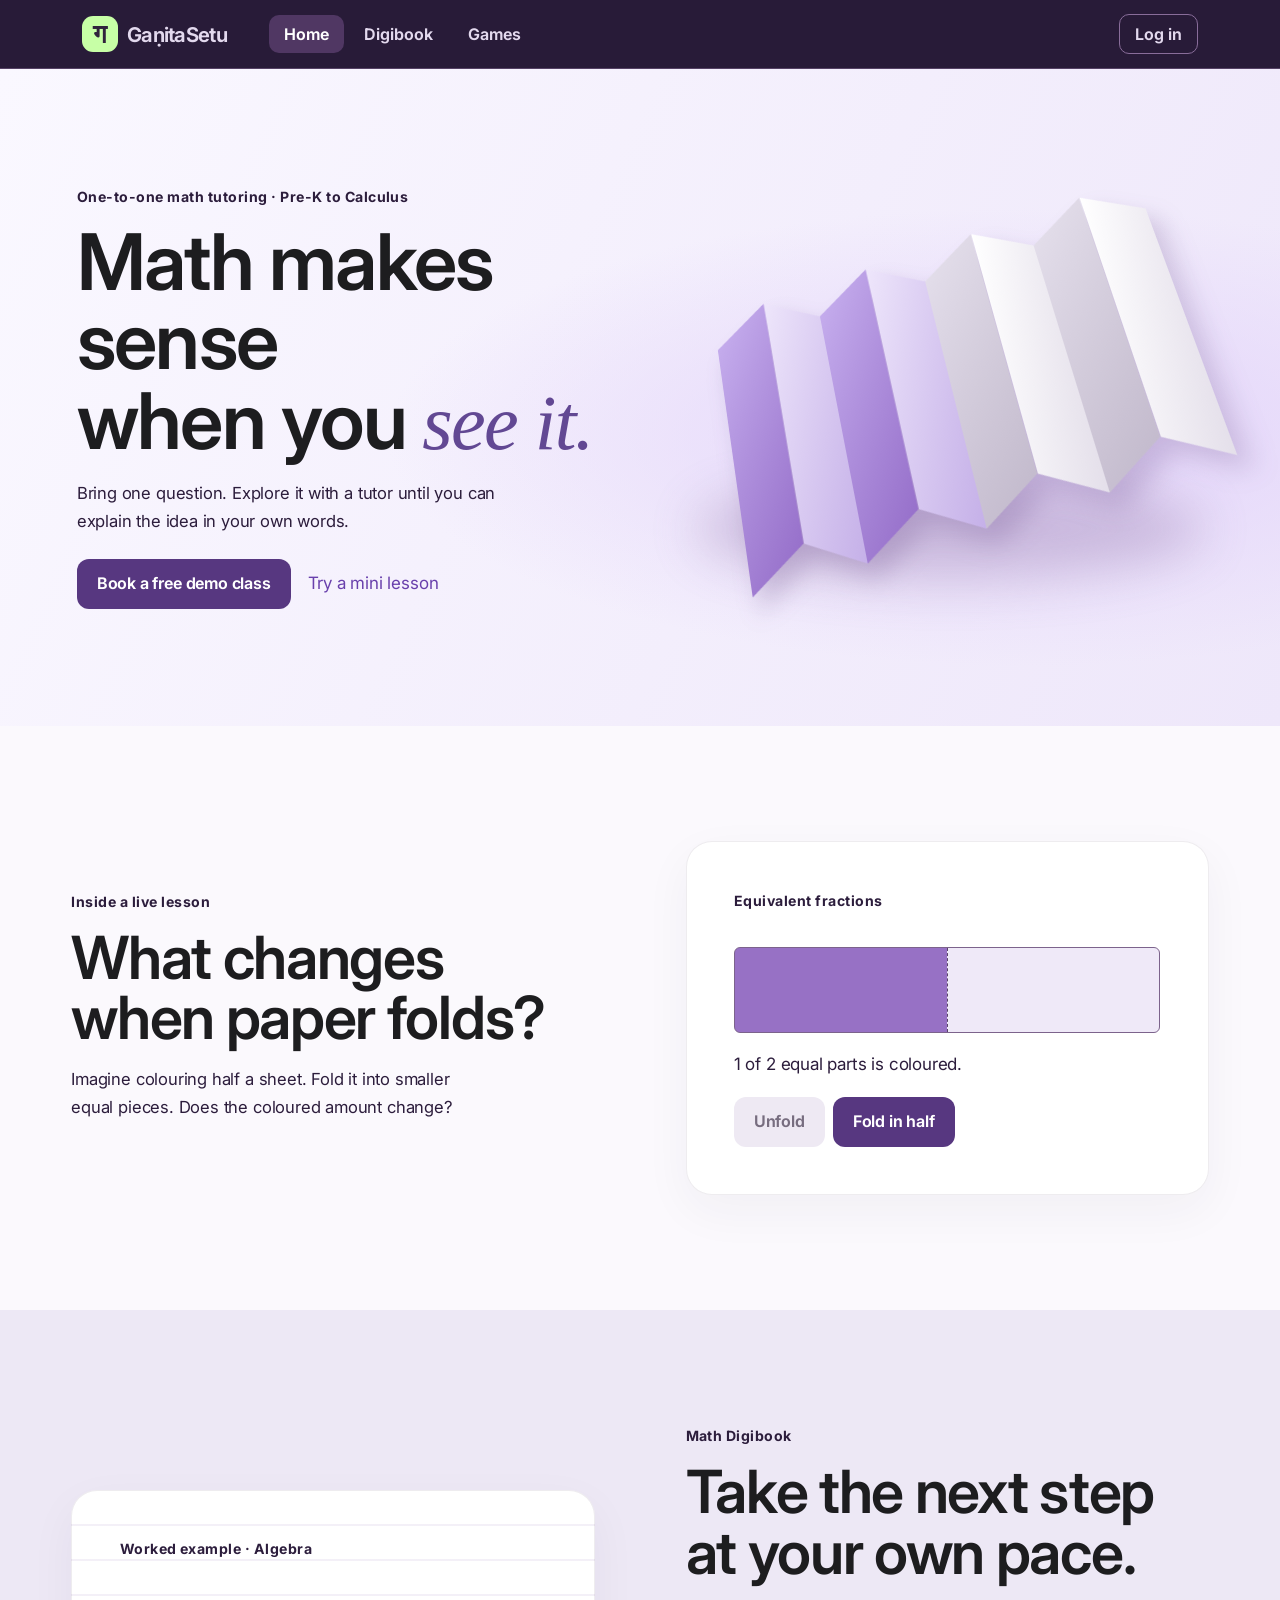
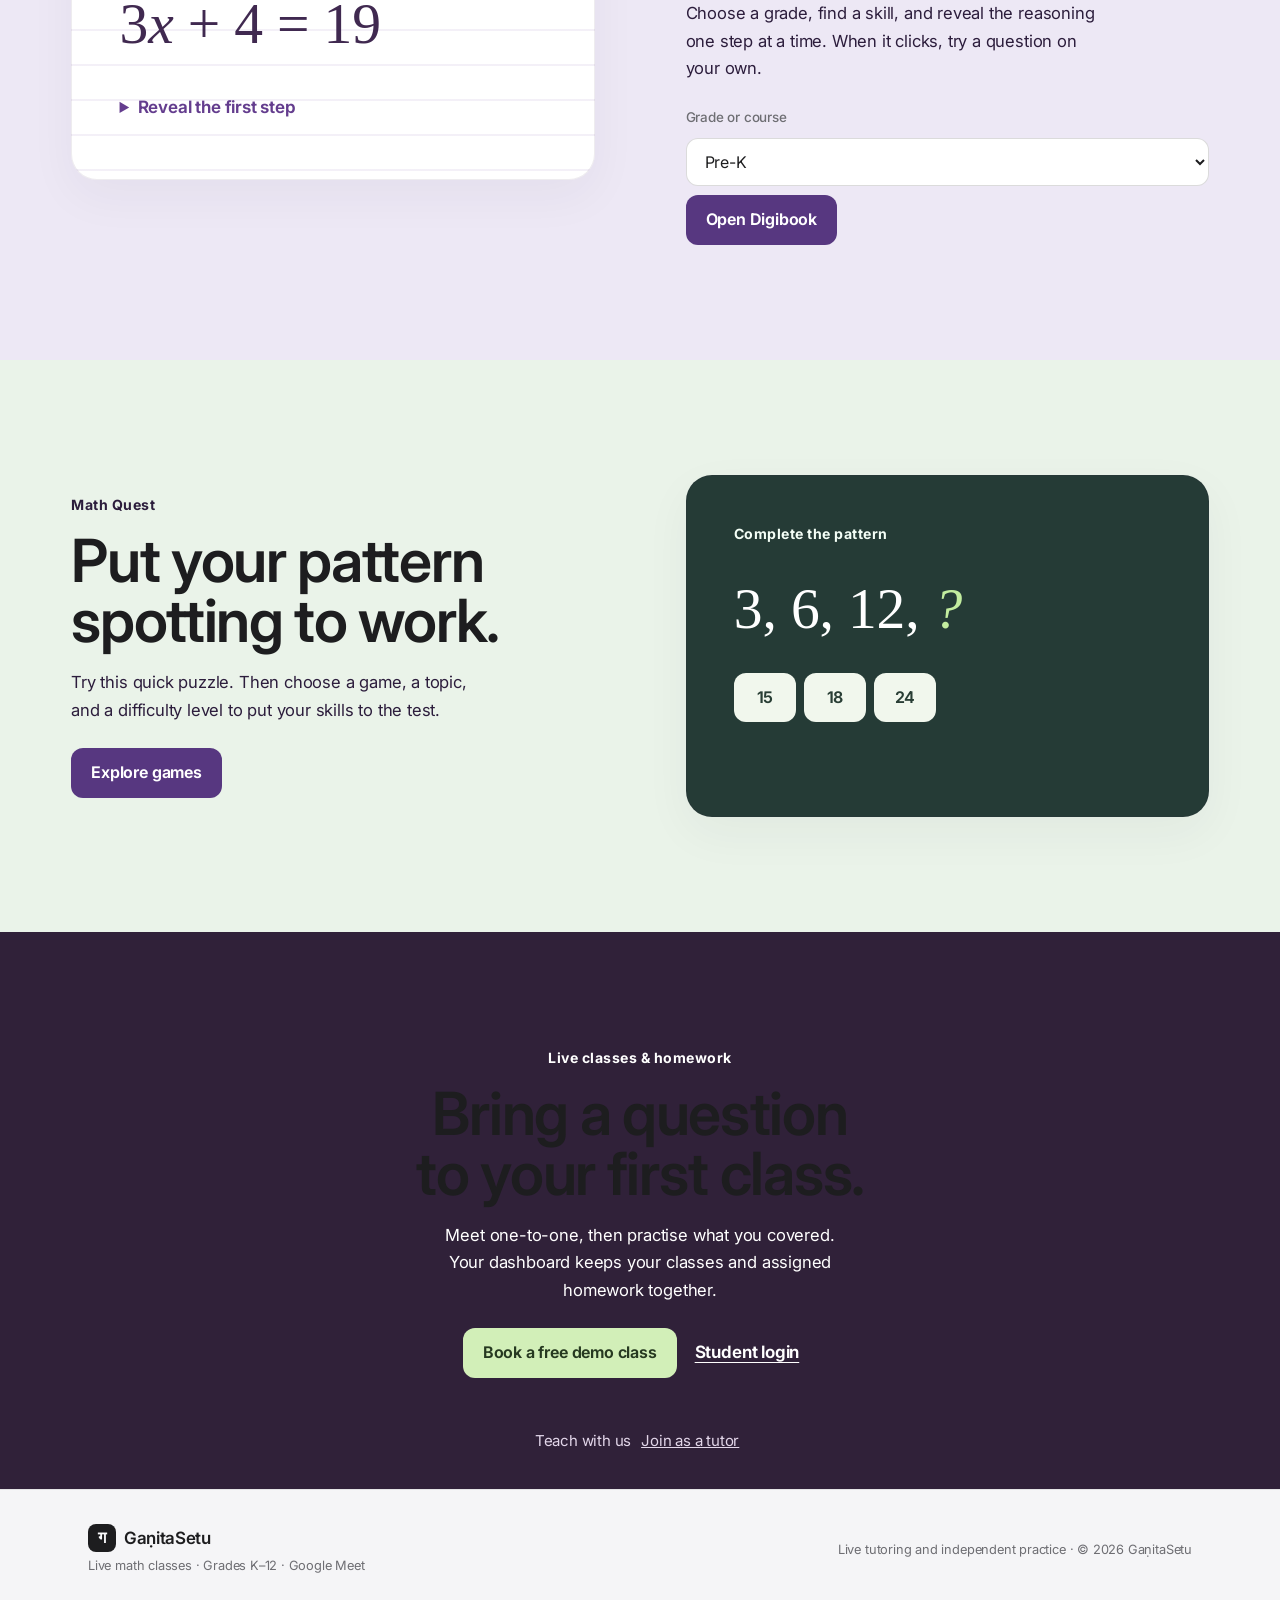
==== commit 5c3a784b: "Publish learning portal from Sites 9790cc3 and preserve the live classroom" ====
--- a/index.html
+++ b/index.html
@@ -1,5965 +1,29246 @@
-<!DOCTYPE html><html lang="en"><head><meta charset="utf-8"><meta name="viewport" content="width=device-width, initial-scale=1, viewport-fit=cover"><title>GaṇitaSetu — Live math classes, K to Calculus</title>
-<link href="https://fonts.googleapis.com/css2?family=Baloo+2:wght@500;700;800&family=Orbitron:wght@600;800&display=swap" rel="stylesheet">
-<style>:root{--pt-p:#5b2a86;--pt-p2:#7b3fc4;--pt-o:#ff8a00;--pt-o2:#ffb12e;--pt-bg:#fbf8ff;--pt-ink:#1f1b3a;--pt-mut:#6b6890;--pt-line:#e6e0f5;--pt-ok:#12a150;--pt-bad:#d6336c;--pt-warn:#e8890c;--pt-nav:64px}
-body{margin:0;background:var(--pt-bg)}
-#ptApp,#ptRun{font-family:'Baloo 2','Segoe UI',system-ui,-apple-system,Roboto,sans-serif;color:var(--pt-ink);font-size:16px;line-height:1.45}
-#ptApp *,#ptRun *{box-sizing:border-box}
-#ptApp h1,#ptApp h2,#ptApp h3{margin:.2em 0 .4em;line-height:1.15;font-weight:800}
-#ptApp a{color:var(--pt-p2);font-weight:700}
-.pt-wrap{max-width:1140px;margin:0 auto;padding:0 18px}.pt-wrap.narrow{max-width:520px}.pt-wrap.narrow.wide{max-width:760px}
-.pt-demo{background:#fff4d6;color:#7a4b00;padding:8px 14px;text-align:center;font-weight:700;font-size:.9rem;border-bottom:1px solid #ffe0a0}
-.pt-nav{position:sticky;top:0;z-index:50;background:#fff;box-shadow:0 2px 14px rgba(91,42,134,.12)}
-.pt-navrow{display:flex;align-items:center;gap:14px;min-height:var(--pt-nav);flex-wrap:wrap;padding-top:6px;padding-bottom:6px}
-.pt-logo{display:inline-flex;align-items:center;gap:9px;text-decoration:none;color:var(--pt-p)}.pt-logo i{font-style:normal;display:grid;place-items:center;width:38px;height:38px;border-radius:12px;background:linear-gradient(135deg,var(--pt-p),var(--pt-p2));color:#fff;font-size:1.35rem;font-weight:800}.pt-logo b{font-size:1.35rem;font-weight:800;color:var(--pt-p)}
-.pt-links{display:flex;gap:18px;flex:1}.pt-links a{color:var(--pt-ink);text-decoration:none}
-.pt-navbtns{display:flex;gap:8px;align-items:center;margin-left:auto}.pt-user{font-weight:800;color:var(--pt-p)}
-.pt-tabs{display:flex;gap:4px;flex:1;flex-wrap:wrap}.pt-tabs button{border:0;background:transparent;padding:8px 12px;border-radius:999px;font:inherit;font-weight:700;color:var(--pt-mut);cursor:pointer}.pt-tabs button.on{background:#efe6fb;color:var(--pt-p)}
-.pt-btn{display:inline-flex;align-items:center;justify-content:center;gap:6px;border:2px solid transparent;border-radius:999px;padding:9px 20px;font:inherit;font-weight:800;font-size:1rem;cursor:pointer;text-decoration:none;color:var(--pt-p);background:#fff;transition:transform .12s,box-shadow .12s}
-.pt-btn:hover:not(:disabled){transform:translateY(-1px)}.pt-btn.primary{background:linear-gradient(135deg,var(--pt-o),var(--pt-o2));color:#3a1c00;box-shadow:0 6px 16px rgba(255,138,0,.35)}.pt-btn.ghost{border-color:var(--pt-line);background:#fff}.pt-btn.danger{background:var(--pt-bad);color:#fff}
-.pt-btn.sm{padding:5px 12px;font-size:.9rem}.pt-btn.lg{padding:13px 28px;font-size:1.1rem}.pt-btn.full{width:100%}.pt-btn.disabled,.pt-btn:disabled{background:#eee;color:#999;border-color:#ddd;cursor:not-allowed;box-shadow:none}
-.pt-btn:focus-visible,.pt-chip:focus-visible,#ptApp input:focus-visible,#ptApp select:focus-visible,#ptApp textarea:focus-visible{outline:3px solid var(--pt-o);outline-offset:2px}
-.pt-hero{background:linear-gradient(135deg,#f3e8ff 0%,#fff1dc 100%);padding:46px 0 54px}.pt-herogrid{display:grid;grid-template-columns:1.2fr 1fr;gap:34px;align-items:center}
-.pt-hero h1{font-size:clamp(2rem,4.6vw,3.4rem)}.pt-hero h1 em{font-style:normal;color:var(--pt-p2);background:linear-gradient(transparent 62%,#ffd9a3 62%)}
-.pt-pill{display:inline-block;background:#fff;border:2px solid var(--pt-line);border-radius:999px;padding:4px 14px;font-weight:800;font-size:.85rem;color:var(--pt-p)}
-.pt-lead{font-size:1.15rem;color:#3f3a66;max-width:560px}.pt-cta{display:flex;gap:12px;flex-wrap:wrap;margin:18px 0}.pt-trust{display:flex;gap:16px;flex-wrap:wrap;font-weight:700;color:var(--pt-mut);font-size:.92rem}
-.pt-herocard{position:relative;min-height:250px}.pt-mock{background:#fff;border-radius:22px;padding:18px;box-shadow:0 18px 40px rgba(91,42,134,.2);max-width:330px;margin-left:auto}.pt-mock.s2{position:absolute;left:0;bottom:-30px;max-width:280px;margin:0;transform:rotate(-3deg)}
-.pt-mock-h{font-size:.8rem;font-weight:800;color:var(--pt-o);text-transform:uppercase;letter-spacing:.06em}.pt-mock b{display:block;font-size:1.2rem}.pt-mock small{display:block;color:var(--pt-mut);margin-top:6px}
-.pt-sec{padding:44px 0}.pt-sec.alt{background:#fff}.pt-sec h2{font-size:clamp(1.5rem,3vw,2.1rem);text-align:center;margin-bottom:22px}.pt-sec.band{background:linear-gradient(135deg,var(--pt-p),var(--pt-p2));color:#fff}.pt-sec.band h2{text-align:left;margin:0 0 6px;color:#fff}
-.pt-bandrow{display:flex;align-items:center;justify-content:space-between;gap:18px;flex-wrap:wrap}
-.pt-grid4{display:grid;grid-template-columns:repeat(auto-fit,minmax(230px,1fr));gap:16px}.pt-grid3{display:grid;grid-template-columns:repeat(auto-fill,minmax(280px,1fr));gap:16px}.pt-grid2{display:grid;grid-template-columns:repeat(auto-fill,minmax(340px,1fr));gap:14px}
-.pt-card{background:#fff;border:1px solid var(--pt-line);border-radius:20px;padding:20px;box-shadow:0 4px 18px rgba(91,42,134,.07)}.pt-card.feat .ic{font-size:2rem}.pt-card.center{text-align:center}.pt-card.auth{margin-top:8px}
-.pt-steps{display:grid;grid-template-columns:repeat(auto-fit,minmax(210px,1fr));gap:16px}.pt-step{text-align:center}.pt-step b{display:grid;place-items:center;margin:0 auto 8px;width:46px;height:46px;border-radius:50%;background:var(--pt-p);color:#fff;font-size:1.3rem}
-.pt-gchips{display:flex;flex-wrap:wrap;gap:10px;justify-content:center}.pt-gchip{background:#fff;border:2px solid var(--pt-line);border-radius:14px;padding:8px 16px;font-weight:800;color:var(--pt-p)}
-.pt-two{display:grid;grid-template-columns:1.3fr 1fr;gap:18px}.pt-card.cta2{background:#fff7ea;border-color:#ffe2b8}
-.pt-foot{background:#1f1b3a;color:#cfc9ee;padding:26px 0;margin-top:30px}.pt-foot .pt-wrap{display:flex;gap:20px;justify-content:space-between;flex-wrap:wrap;align-items:center}.pt-foot .pt-logo b,.pt-foot .pt-logo{color:#fff}.pt-foot p{margin:.4em 0 0;color:#a9a3d2}.pt-foot .pt-sub{color:#a9a3d2}
-.pt-sub{color:var(--pt-mut);font-size:.92rem}.pt-main{padding-top:24px;padding-bottom:30px}.pt-h1{font-size:1.9rem;margin:0 0 14px}
-#ptApp label{display:block;font-weight:700;font-size:.92rem;margin:10px 0 0}#ptApp input:not([type=checkbox]):not([type=radio]),#ptApp select,#ptApp textarea{display:block;width:100%;margin-top:4px;padding:10px 12px;border:2px solid var(--pt-line);border-radius:12px;font:inherit;background:#fff;color:var(--pt-ink)}
-#ptApp input[type=checkbox],#ptApp input[type=radio]{width:18px;height:18px;margin:2px 8px 0 0;vertical-align:top}.pt-chk{display:flex;align-items:flex-start;font-weight:600!important;margin-top:12px!important}
-.pt-form2{display:grid;grid-template-columns:repeat(auto-fit,minmax(220px,1fr));gap:0 14px}.pt-lab{font-weight:800;margin:14px 0 6px}.pt-chips{display:flex;flex-wrap:wrap;gap:8px}
-.pt-chip{border:2px solid var(--pt-line);background:#fff;border-radius:999px;padding:6px 14px;font:inherit;font-weight:700;cursor:pointer;color:var(--pt-ink)}.pt-chip.on{background:var(--pt-p);border-color:var(--pt-p);color:#fff}
-.pt-tabs2{display:flex;gap:6px;background:#f1eafb;border-radius:999px;padding:4px;margin:10px 0}.pt-tabs2 button{flex:1;border:0;border-radius:999px;padding:9px 10px;background:transparent;font:inherit;font-weight:800;color:var(--pt-mut);cursor:pointer}.pt-tabs2 button.on{background:#fff;color:var(--pt-p);box-shadow:0 2px 8px rgba(91,42,134,.15)}.pt-tabs2.sm button{padding:6px 8px;font-size:.9rem}
-.pt-err{background:#ffe3ec;color:#a1123f;border-radius:12px;padding:9px 12px;font-weight:700;margin:12px 0}.pt-note{background:#eef6ff;border:1px solid #cfe3ff;color:#16467a;border-radius:12px;padding:10px 14px;margin:10px 0;font-weight:600}
-.pt-stats{display:grid;grid-template-columns:repeat(auto-fit,minmax(170px,1fr));gap:12px;margin-bottom:18px}.pt-stat{background:#fff;border:1px solid var(--pt-line);border-radius:18px;padding:14px 16px;display:grid;grid-template-columns:auto 1fr;column-gap:12px;align-items:center}.pt-stat span{font-size:1.8rem;grid-row:span 2}.pt-stat b{font-size:1.8rem;line-height:1}.pt-stat small{color:var(--pt-mut);font-weight:700}
-.pt-cols{display:grid;grid-template-columns:1.3fr 1fr;gap:20px}.pt-ch{display:flex;justify-content:space-between;align-items:center;gap:10px;flex-wrap:wrap;margin-bottom:8px}.pt-ch h2{margin:0}
-.pt-row{display:grid;grid-template-columns:62px 1fr auto;gap:14px;align-items:center;background:#fff;border:1px solid var(--pt-line);border-radius:18px;padding:12px 14px;margin:10px 0}
-.pt-date{text-align:center;background:#f3ebfc;border-radius:14px;padding:6px 0;color:var(--pt-p);line-height:1.05}.pt-date b{display:block;font-size:.8rem}.pt-date span{display:block;font-size:1.5rem;font-weight:800}.pt-date small{font-size:.75rem;font-weight:700}
-.pt-acts{display:flex;gap:6px;flex-wrap:wrap;justify-content:flex-end}
-.pt-badge{display:inline-block;padding:2px 10px;border-radius:999px;font-size:.78rem;font-weight:800;vertical-align:middle}.pt-badge.ok{background:#dff6e8;color:#0b7a3b}.pt-badge.warn{background:#fff0d6;color:#a45b00}.pt-badge.mut{background:#eee;color:#666}.pt-badge.info{background:#e6efff;color:#2547a8}.pt-badge.live{background:#ffe3ec;color:#b3124a}
-.pt-filters{display:flex;gap:6px;margin-bottom:8px}.pt-filters button{border:2px solid var(--pt-line);background:#fff;border-radius:999px;padding:6px 16px;font:inherit;font-weight:800;color:var(--pt-mut);cursor:pointer}.pt-filters button.on{background:var(--pt-p);color:#fff;border-color:var(--pt-p)}
-.pt-empty{border:2px dashed var(--pt-line);border-radius:16px;padding:22px;text-align:center;color:var(--pt-mut);font-weight:600;margin:10px 0}
-.pt-hw{background:#fff;border:1px solid var(--pt-line);border-radius:18px;padding:14px;margin:10px 0}.pt-hwh{display:flex;gap:10px;align-items:center;margin-bottom:8px}.pt-hwh>div{flex:1}.pt-hwh .ic{font-size:1.6rem}
-.pt-pbar{height:10px;background:#efe9fa;border-radius:99px;overflow:hidden;margin:6px 0}.pt-pbar i{display:block;height:100%;background:linear-gradient(90deg,var(--pt-p2),var(--pt-o));border-radius:99px;transition:width .4s}.pt-pbar.good i{background:linear-gradient(90deg,#12a150,#7ed957)}
-.pt-mini{background:#fff;border:1px solid var(--pt-line);border-radius:14px;padding:10px 12px;margin:8px 0}.pt-x{border:0;background:#f3ebfc;border-radius:50%;width:24px;height:24px;cursor:pointer;margin-left:6px;color:var(--pt-p)}
-.pt-table{overflow:auto;background:#fff;border:1px solid var(--pt-line);border-radius:16px;margin:8px 0 18px}.pt-table table{width:100%;border-collapse:collapse}.pt-table th,.pt-table td{padding:9px 12px;text-align:left;border-bottom:1px solid var(--pt-line);vertical-align:top}.pt-table th{background:#f7f2fd;font-size:.85rem;color:var(--pt-mut)}
-.pt-mail{background:#fff;border:1px solid var(--pt-line);border-radius:14px;padding:10px 14px;margin:8px 0}.pt-mail pre{white-space:pre-wrap;font:inherit;font-size:.9rem;margin:6px 0 0;color:#3b3763}
-.pt-modal{position:fixed;inset:0;background:rgba(31,27,58,.55);z-index:200;display:flex;align-items:flex-start;justify-content:center;overflow:auto;padding:30px 12px}.pt-modal[hidden]{display:none}.pt-modal-box{background:#fff;border-radius:22px;padding:22px;max-width:560px;width:100%;box-shadow:0 30px 70px rgba(0,0,0,.35)}.pt-modal-box.wide{max-width:780px}
-.pt-mfoot{display:flex;gap:10px;justify-content:flex-end;margin-top:16px;flex-wrap:wrap}.pt-pick{background:#faf6ff;border:1px solid var(--pt-line);border-radius:16px;padding:12px;margin-top:8px}
-.pt-toast{position:fixed;left:50%;bottom:22px;transform:translateX(-50%);z-index:300;background:#1f1b3a;color:#fff;padding:12px 20px;border-radius:16px;font-family:'Baloo 2',system-ui,sans-serif;font-weight:700;max-width:92vw;box-shadow:0 14px 40px rgba(0,0,0,.4);border:2px solid var(--pt-o2)}.pt-toast.bad{background:#7a0e33;border-color:#ff7aa6}.pt-toast[hidden]{display:none}
-#ptRun{min-height:100vh;background:var(--pt-bg);padding:16px}#ptRun[hidden]{display:none}.pt-runwrap{max-width:820px;margin:0 auto}.pt-runh{display:flex;justify-content:space-between;align-items:center;gap:10px;margin-bottom:6px}
-#ptRun .pt-card{background:#fff;border:1px solid var(--pt-line);border-radius:20px;padding:18px;margin:12px 0}#ptRun .pt-card.center{text-align:center}.pt-big{font-size:2rem;font-weight:800}
-.pt-rev{border-left:5px solid #ccc;background:#fff;border-radius:10px;padding:8px 12px;margin:8px 0}.pt-rev.ok{border-color:var(--pt-ok)}.pt-rev.no{border-color:var(--pt-bad)}.pt-rev .q{display:inline-block}
-#ptRun .pt-btn{display:inline-flex;align-items:center;gap:6px;border:2px solid var(--pt-line);border-radius:999px;padding:8px 18px;font:inherit;font-weight:800;cursor:pointer;background:#fff;color:var(--pt-p)}#ptRun .pt-btn.primary{background:linear-gradient(135deg,var(--pt-o),var(--pt-o2));color:#3a1c00;border-color:transparent}#ptRun .pt-btn.sm{padding:5px 12px;font-size:.9rem}
-#ptRun .pt-pbar{height:10px;background:#efe9fa;border-radius:99px;overflow:hidden}#ptRun .pt-pbar i{display:block;height:100%;background:linear-gradient(90deg,#12a150,#7ed957)}#ptRun .pt-sub{color:var(--pt-mut);font-size:.92rem}
-#ptMQ{background:#0e1030}#ptMQ[hidden]{display:none}#ptMQback{position:sticky;top:0;z-index:120;display:flex;gap:12px;align-items:center;background:#fff;padding:8px 14px;box-shadow:0 2px 12px rgba(0,0,0,.2);font-family:'Baloo 2',system-ui,sans-serif;font-weight:700;color:var(--pt-p)}#ptMQback button{border:2px solid var(--pt-line);background:#fff;border-radius:999px;padding:5px 14px;font:inherit;font-weight:800;color:var(--pt-p);cursor:pointer}
-#ptMQ #mqBar{top:46px}#ptApp[hidden]{display:none}
-@media(max-width:820px){.pt-herogrid,.pt-two,.pt-cols{grid-template-columns:1fr}.pt-herocard{min-height:auto}.pt-mock.s2{position:static;transform:none;margin:14px 0 0;max-width:none}.pt-mock{max-width:none}.pt-row{grid-template-columns:54px 1fr}.pt-acts{grid-column:1/-1;justify-content:flex-start}.pt-links{display:none}}
-@media(prefers-reduced-motion:reduce){#ptApp *,#ptRun *{transition:none!important}}
-
-
-html{scroll-padding-top:env(safe-area-inset-top,0px)}
-#mqBar{position:sticky;top:0;z-index:100;display:flex;align-items:center;gap:10px;flex-wrap:wrap;padding:calc(8px + env(safe-area-inset-top,0px)) 14px 8px;background:linear-gradient(90deg,#2b2380,#6a2fb8);color:#fff;box-shadow:0 4px 18px rgba(0,0,0,.3);font-family:'Baloo 2','Trebuchet MS',system-ui,sans-serif}
-.mqLogo{font-family:Orbitron,'Baloo 2',sans-serif;font-weight:800;letter-spacing:1px;font-size:1.05rem}
-.mqTabs{display:flex;gap:6px;flex:1;justify-content:center;min-width:220px}.mqTabs button{flex:1;max-width:190px;padding:8px 14px;border:2px solid rgba(255,255,255,.35);border-radius:14px;background:rgba(255,255,255,.12);color:#fff;font:inherit;font-weight:800;font-size:1rem;cursor:pointer}
-.mqTabs button.on{background:linear-gradient(135deg,#ffd23f,#ff4fd8);color:#1c1b4b;border-color:transparent;box-shadow:0 0 16px rgba(255,210,63,.55)}
-.mqTabs button:focus-visible{outline:3px solid #ffd23f;outline-offset:2px}
-#mqXp{font-weight:800;background:rgba(255,255,255,.18);padding:4px 12px;border-radius:999px;font-size:.92rem}
-#mqToast{position:fixed;left:50%;bottom:calc(20px + env(safe-area-inset-bottom,0px));transform:translateX(-50%);width:max-content;max-width:92vw;z-index:200;background:#1c1b4b;color:#fff;padding:12px 18px;border-radius:16px;font-family:'Baloo 2',system-ui,sans-serif;font-weight:800;box-shadow:0 10px 30px rgba(0,0,0,.4);border:2px solid #ffd23f}
-@media(prefers-reduced-motion:reduce){*{animation:none!important;transition:none!important}}
-[hidden]{display:none!important}
-
-#dgRoot{--bg:#f4f1ff;--bg2:#e6f7ff;--card:#ffffff;--ink:#1d1b4a;--mut:#5a5c9a;--line:#d8d6f0;--ac:#5b4bdb;--ac2:#e040fb;--gd:#1fbf75;--bd:#e63950;--yl:#ffc400;--soft:#eeeaff;--shadow:rgba(60,50,140,.18);box-sizing:border-box;}
-html{scroll-padding-top:env(safe-area-inset-top,0px)}
-@media(prefers-color-scheme:dark){html:not([data-theme="light"]) #dgRoot{--bg:#0e1030;--bg2:#141a45;--card:#1b1f55;--ink:#f1f3ff;--mut:#a9b2e8;--line:#343a80;--ac:#8c7bff;--ac2:#ff6bf0;--gd:#3ddc84;--bd:#ff6b81;--yl:#ffd23f;--soft:#262b6e;--shadow:rgba(0,0,0,.45)}}
-html[data-theme="dark"] #dgRoot{--bg:#0e1030;--bg2:#141a45;--card:#1b1f55;--ink:#f1f3ff;--mut:#a9b2e8;--line:#343a80;--ac:#8c7bff;--ac2:#ff6bf0;--gd:#3ddc84;--bd:#ff6b81;--yl:#ffd23f;--soft:#262b6e;--shadow:rgba(0,0,0,.45)}
-#dgRoot,#dgRoot *{box-sizing:border-box}
-#dgRoot{margin:0;min-height:100vh;color:var(--ink);font-family:'Baloo 2','Trebuchet MS',system-ui,sans-serif;background:linear-gradient(160deg,var(--bg),var(--bg2));font-size:17px}
-#dgRoot .app{max-width:960px;margin:0 auto;padding:10px 14px 30px}
-#dgRoot header h1{margin:.2em 0 0;font-size:clamp(1.6rem,5vw,2.3rem);background:linear-gradient(90deg,var(--ac),var(--ac2));-webkit-background-clip:text;background-clip:text;color:transparent}
-#dgRoot header p{margin:0 0 8px;color:var(--mut);font-weight:600}
-#dgRoot .sel{display:grid;grid-template-columns:repeat(auto-fit,minmax(210px,1fr));gap:10px;margin:8px 0}
-#dgRoot .sel label{font-weight:800;font-size:.85rem;color:var(--mut);display:block}
-#dgRoot select{width:100%;padding:10px;border-radius:14px;border:2px solid var(--line);background:var(--card);color:var(--ink);font:inherit;font-weight:600}
-#dgRoot select:focus-visible,#dgRoot button:focus-visible,#dgRoot input:focus-visible{outline:3px solid var(--yl);outline-offset:2px}
-#dgRoot .chips{display:flex;flex-wrap:wrap;gap:8px;margin:8px 0;align-items:center}
-#dgRoot .soon{color:var(--mut);font-weight:700}
-#dgRoot .chip{padding:8px 14px;border-radius:999px;border:2px solid var(--line);background:var(--card);color:var(--ink);font:inherit;font-weight:700;cursor:pointer}
-#dgRoot .chip.on{background:linear-gradient(90deg,var(--ac),var(--ac2));color:#fff;border-color:transparent}
-#dgRoot .chip small{opacity:.9}
-#dgRoot .tabs{display:flex;flex-wrap:wrap;gap:6px;margin:10px 0}
-#dgRoot .tab{padding:9px 14px;border-radius:14px 14px 4px 4px;border:2px solid var(--line);background:var(--soft);color:var(--ink);font:inherit;font-weight:800;cursor:pointer}
-#dgRoot .tab.on{background:var(--card);border-bottom-color:var(--card);box-shadow:0 -3px 0 var(--ac) inset}
-#dgRoot .card{background:var(--card);border:1px solid var(--line);border-radius:22px;padding:16px;box-shadow:0 10px 30px var(--shadow)}
-#dgRoot h3{margin:.1em 0 .3em}
-#dgRoot h4{margin:.8em 0 .3em}
-#dgRoot .sub{color:var(--mut);font-weight:600;margin:0 0 8px}
-#dgRoot .btn{padding:11px 18px;border:0;border-radius:14px;font:inherit;font-weight:800;font-size:1.05rem;color:#fff;background:linear-gradient(135deg,var(--ac),var(--ac2));box-shadow:0 5px 0 rgba(0,0,0,.2);cursor:pointer}
-#dgRoot .btn:active{transform:translateY(3px);box-shadow:0 2px 0 rgba(0,0,0,.2)}
-#dgRoot .btn.ghost{background:var(--soft);color:var(--ink);box-shadow:none;border:1px solid var(--line)}
-#dgRoot .btn.sm{padding:7px 12px;font-size:.95rem}
-#dgRoot .row{display:flex;gap:8px;flex-wrap:wrap;margin-top:10px}
-#dgRoot .map{position:relative;width:100%;padding-top:74%;margin:8px 0}
-#dgRoot .map .lines{position:absolute;inset:0;width:100%;height:100%}
-#dgRoot .node{position:absolute;transform:translate(-50%,-50%);max-width:30%;padding:8px 10px;border-radius:18px;border:3px solid var(--c,var(--ac));background:var(--card);color:var(--ink);font:inherit;font-weight:800;font-size:.95rem;line-height:1.1;cursor:pointer;box-shadow:0 6px 14px var(--shadow);transition:transform .15s}
-#dgRoot button.node:hover{transform:translate(-50%,-50%) scale(1.08)}
-#dgRoot .node.c{left:50%;top:50%;background:linear-gradient(135deg,var(--ac),var(--ac2));color:#fff;border:0;font-size:1.05rem;max-width:34%;text-align:center;cursor:default}
-#dgRoot .det{background:var(--soft);border-radius:16px;padding:12px;margin-top:8px;min-height:80px}
-#dgRoot .det h4{margin:0 0 4px}
-#dgRoot .eg{color:var(--mut);font-weight:700;margin:4px 0 0}
-#dgRoot .ctrls{display:grid;grid-template-columns:repeat(auto-fit,minmax(210px,1fr));gap:10px;margin-bottom:10px}
-#dgRoot .ctrls label{font-weight:700;display:block}
-#dgRoot .ctrls b{color:var(--ac);font-family:inherit}
-#dgRoot input[type=range]{width:100%;accent-color:var(--ac)}
-#dgRoot .big{text-align:center}
-#dgRoot .fbig{font-size:1.7rem;font-weight:800;margin:6px 0}
-#dgRoot .fbig span{font-size:1.1rem;color:var(--mut)}
-#dgRoot .sym{color:var(--ac2);font-size:2.2rem}
-#dgRoot .wn{background:var(--soft);border-radius:14px;padding:10px;margin-top:8px;font-weight:600}
-#dgRoot .exc{border:1px solid var(--line);border-radius:18px;padding:12px;margin:10px 0;background:var(--soft)}
-#dgRoot .exq{font-size:1.15rem;font-weight:700}
-#dgRoot .step{background:var(--card);border-left:5px solid var(--ac);border-radius:12px;padding:8px 10px;margin:8px 0;animation:in .3s}
-#dgRoot .why{margin-top:4px;color:var(--mut);font-weight:600}
-#dgRoot .ans{background:rgba(31,191,117,.15);border:2px solid var(--gd);border-radius:12px;padding:8px 10px;font-weight:700;margin-top:6px}
-@keyframes in{from{opacity:0;transform:translateY(8px)}to{opacity:1;transform:none}}
-#dgRoot ul{margin:.2em 0 .6em 1.1em}
-#dgRoot li{margin:.2em 0}
-#dgRoot .warn li::marker{content:"⚠️ "}
-#dgRoot .plv{display:flex;gap:6px;flex-wrap:wrap;margin:6px 0}
-#dgRoot .pst{display:flex;gap:14px;font-weight:800;margin:6px 0;color:var(--mut)}
-#dgRoot .src{color:var(--ac);font-weight:800;font-size:.9rem}
-#dgRoot .q{font-size:clamp(1.2rem,3.6vw,1.6rem);font-weight:700;text-align:center;min-height:70px;display:flex;align-items:center;justify-content:center;margin:6px 0}
-#dgRoot .q>div{width:100%;text-align:center;line-height:1.6}
-#dgRoot .opts{display:grid;grid-template-columns:1fr 1fr;gap:10px}
-@media(max-width:480px){#dgRoot .opts{grid-template-columns:1fr}}
-#dgRoot .opts button{display:flex;align-items:center;gap:10px;min-height:62px;padding:8px 10px;border-radius:16px;border:2px solid var(--line);background:var(--card);color:var(--ink);font:inherit;font-size:1.3rem;font-weight:700;cursor:pointer;transition:transform .1s}
-#dgRoot .opts button:hover{transform:translateY(-2px);border-color:var(--ac)}
-#dgRoot .opts .k{flex:none;width:30px;height:30px;border-radius:9px;display:grid;place-items:center;font-size:.95rem;color:#fff;background:linear-gradient(135deg,var(--ac),var(--ac2))}
-#dgRoot .opts .t{flex:1;text-align:center}
-#dgRoot .opts button.ok{background:rgba(31,191,117,.25)!important;border-color:var(--gd)}
-#dgRoot .opts button.no{background:rgba(230,57,80,.22)!important;border-color:var(--bd)}
-#dgRoot .fb{margin-top:10px;border-radius:14px;padding:10px 12px;font-weight:700}
-#dgRoot .fb.good{background:rgba(31,191,117,.15);border:2px solid var(--gd)}
-#dgRoot .fb.bad{background:rgba(230,57,80,.12);border:2px solid var(--bd)}
-#dgRoot .res .bar{position:relative;height:26px;border-radius:10px;background:var(--soft);margin:6px 0;overflow:hidden}
-#dgRoot .res .bar i{position:absolute;left:0;top:0;bottom:0;background:linear-gradient(90deg,var(--gd),#b8f34a);opacity:.55}
-#dgRoot .res .bar span{position:relative;padding-left:8px;font-weight:700;font-size:.9rem}
-#dgRoot .res .bar b{position:absolute;right:8px;top:2px}
-#dgRoot .tree{border:1px solid var(--line);border-radius:16px;padding:8px 12px;margin:8px 0;max-height:420px;overflow:auto;background:var(--soft)}
-#dgRoot .tt{margin:8px 0}
-#dgRoot .ts{margin:3px 0 3px 18px}
-#dgRoot .tu{margin-left:22px}
-#dgRoot .tree label{display:block;padding:2px 0;font-weight:600}
-#dgRoot .tt>label{font-size:1.05rem}
-#dgRoot .pic{width:100%;text-align:center;line-height:1.5}
-#dgRoot .pic svg{max-width:100%;height:auto}
-#dgRoot .pic div{margin:2px 0}
-#dgRoot .fr{display:inline-flex;flex-direction:column;align-items:center;vertical-align:middle;line-height:1.1;margin:0 .12em}
-#dgRoot .fr b{font-weight:inherit;padding:0 .25em}
-#dgRoot .fr b:first-child{border-bottom:.08em solid currentColor}
-#dgRoot .sq u{text-decoration:none;border-top:.08em solid currentColor;padding:0 .1em;margin-left:.05em}
-#dgRoot sup,#dgRoot sub{font-size:.6em}
-#dgRoot .mx{display:inline-grid;gap:2px 12px;padding:2px 8px;border-left:2px solid currentColor;border-right:2px solid currentColor;border-radius:6px;vertical-align:middle;margin:0 .25em}
-#dgRoot .mx b{font-weight:inherit;text-align:center}
-#dgRoot .len{display:inline-flex;border:3px solid #2b2d5b;border-radius:6px;overflow:hidden;margin-top:6px}
-#dgRoot .len i{width:28px;height:26px;background:#ffd43b;border-right:2px solid #2b2d5b}
-#dgRoot .len i:last-child{border-right:0}
-#dgRoot .coin{display:inline-grid;place-items:center;width:46px;height:46px;border-radius:50%;border:3px solid #8d5a2b;font-size:.85rem;color:#2b2d5b;margin:2px;vertical-align:middle}
-#dgRoot .c1{background:#e8a87c}
-#dgRoot .c5{background:#ced4da}
-#dgRoot .c10{background:#e9ecef;width:38px;height:38px}
-#dgRoot .c25{background:#ced4da;width:54px;height:54px}
-#dgRoot .hc{display:grid;grid-template-columns:repeat(10,1fr);gap:2px;max-width:420px;margin:0 auto}
-#dgRoot .hc span{background:var(--soft);border-radius:5px;padding:3px 0;font-size:.72rem;font-weight:700;text-align:center}
-#dgRoot .hc span.on{background:linear-gradient(135deg,var(--ac),var(--ac2));color:#fff}
-#dgRoot .grp{display:inline-block;border:3px solid var(--ac);border-radius:18px;padding:4px 10px;margin:4px;font-size:1.3rem}
-#dgRoot .mt{display:grid;grid-template-columns:repeat(10,1fr);gap:2px;max-width:420px;margin:0 auto}
-#dgRoot .mt span{background:var(--soft);border-radius:4px;padding:2px 0;font-size:.68rem;font-weight:700;text-align:center}
-#dgRoot .mt .on{background:rgba(91,75,219,.25)}
-#dgRoot .mt .hit{background:linear-gradient(135deg,var(--ac),var(--ac2));color:#fff}
-#dgRoot .colm{display:inline-block;text-align:right;font-size:1.6rem;font-weight:800;font-family:Orbitron,monospace,sans-serif;letter-spacing:2px}
-#dgRoot .colm .ln{border-top:3px solid currentColor;margin-top:2px}
-[hidden]{display:none!important}
-@media(prefers-reduced-motion:reduce){#dgRoot,#dgRoot *{animation:none!important;transition:none!important}}
-#dgRoot .intro{margin-bottom:12px;background:linear-gradient(135deg,var(--soft),var(--card))}
-#dgRoot .prl{list-style:none;margin:6px 0;padding:0}
-#dgRoot .prl li{margin:7px 0}
-#dgRoot .pn{color:var(--mut);font-weight:600}
-#dgRoot .chip.pq{font-size:.92rem;padding:6px 12px}
-#dgRoot .flow{display:flex;flex-wrap:wrap;gap:6px;align-items:center;margin:8px 0}
-#dgRoot .flow span{background:var(--soft);border:2px solid var(--ac);border-radius:12px;padding:5px 10px;font-weight:700}
-#dgRoot .flow i{font-style:normal;color:var(--ac2);font-weight:800}
-#dgRoot .warnb{background:rgba(230,57,80,.12);border-left:5px solid var(--bd);border-radius:10px;padding:8px 10px;margin:8px 0;font-weight:600}
-#dgRoot .tipb{background:rgba(31,191,117,.14);border-left:5px solid var(--gd);border-radius:10px;padding:8px 10px;margin:8px 0;font-weight:600}
-#dgRoot .vis{background:var(--card);border:1px solid var(--line);border-radius:14px;padding:8px;margin:8px 0;text-align:center;overflow:auto}
-#dgRoot .idea{color:var(--mut);font-weight:800;font-size:.85rem}
-#dgRoot .node.sel{box-shadow:0 0 0 4px var(--yl)}
-#dgRoot .vrow{display:flex;flex-wrap:wrap;gap:10px;justify-content:center;align-items:center}
-#dgRoot .fgr{display:inline-block;margin:4px 8px;vertical-align:top}
-#dgRoot .fgr .cap{font-size:.85rem;color:var(--mut);font-weight:700}
-#dgRoot .eqv{font-size:1.4rem;font-weight:800;margin:4px 0}
-#dgRoot .okb,#dgRoot .nob{padding:6px 12px;border-radius:12px;font-weight:700}
-#dgRoot .okb{background:rgba(31,191,117,.15);border:2px solid var(--gd)}
-#dgRoot .nob{background:rgba(230,57,80,.12);border:2px solid var(--bd)}
-#dgRoot .pcq{background:var(--soft);border-radius:16px;padding:12px;margin-top:10px}
-#dgRoot .pcr{display:flex;align-items:center;gap:10px;padding:8px 10px;border-radius:12px;margin:6px 0;border:2px solid var(--line);background:var(--card)}
-#dgRoot .pcr>div{flex:1}
-#dgRoot .pcr>span{font-size:1.4rem}
-#dgRoot .pcr.good{border-color:var(--gd)}
-#dgRoot .pcr.mid{border-color:var(--yl)}
-#dgRoot .pcr.bad{border-color:var(--bd)}
-#dgRoot .path{display:flex;gap:8px;align-items:stretch;flex-wrap:wrap;margin:8px 0 4px}
-#dgRoot .ps{flex:1;min-width:150px;display:flex;flex-direction:column;gap:2px;padding:8px 12px;border-radius:16px;border:2px solid var(--line);background:var(--card)}
-#dgRoot .ps span{font-size:1.4rem}
-#dgRoot .ps small{color:var(--mut);font-weight:700}
-#dgRoot .ps.done{border-color:var(--gd);background:rgba(31,191,117,.12)}
-#dgRoot .ps.go{border-color:var(--ac)}
-#dgRoot .ps .btn{margin-top:4px}
-#dgRoot .pa{align-self:center;font-weight:800;color:var(--mut)}
-#arRoot{--bg1:#5b4bdb;--bg2:#12b8d9;--b1:rgba(255,79,216,.45);--b2:rgba(255,210,63,.4);--card:rgba(255,255,255,.88);--card2:rgba(255,255,255,.98);--ink:#1c1b4b;--mut:#4d4f93;--line:rgba(60,50,140,.22);--hd:#fff;--cy:#00bcd4;--mg:#e040fb;--yl:#ffc400;--gd:#1fbf75;--bd:#e63950;--shadow:rgba(40,30,120,.35);--stage1:#1b1f66;--stage2:#0d1040;box-sizing:border-box;}
-html{scroll-padding-top:env(safe-area-inset-top,0px)}
-@media(prefers-color-scheme:dark){html:not([data-theme="light"]) #arRoot{--bg1:#0a0e2a;--bg2:#1a1050;--b1:rgba(255,79,216,.22);--b2:rgba(34,230,255,.2);--card:rgba(20,24,68,.78);--card2:rgba(34,40,100,.9);--ink:#f3f5ff;--mut:#a9b2e8;--line:rgba(255,255,255,.18);--cy:#22e6ff;--mg:#ff4fd8;--yl:#ffd23f;--gd:#3ddc84;--bd:#ff4d6d;--shadow:rgba(0,0,0,.5);color-scheme:dark}}
-html[data-theme="dark"] #arRoot{--bg1:#0a0e2a;--bg2:#1a1050;--b1:rgba(255,79,216,.22);--b2:rgba(34,230,255,.2);--card:rgba(20,24,68,.78);--card2:rgba(34,40,100,.9);--ink:#f3f5ff;--mut:#a9b2e8;--line:rgba(255,255,255,.18);--cy:#22e6ff;--mg:#ff4fd8;--yl:#ffd23f;--gd:#3ddc84;--bd:#ff4d6d;--shadow:rgba(0,0,0,.5);color-scheme:dark}
-#arRoot,#arRoot *{box-sizing:border-box}
-#arRoot{margin:0;min-height:100vh;color:var(--ink);font-family:'Baloo 2','Trebuchet MS',system-ui,sans-serif}
-#arRoot .bg{position:fixed;inset:0;z-index:-1;background:radial-gradient(900px 500px at 8% -8%,var(--b1),transparent 60%),radial-gradient(800px 480px at 100% 0%,var(--b2),transparent 60%),linear-gradient(160deg,var(--bg1),var(--bg2))}
-#arRoot .bg::after{content:"";position:absolute;inset:0;opacity:.55;background-image:radial-gradient(2px 2px at 24px 38px,#fff,transparent),radial-gradient(1.5px 1.5px at 110px 90px,#fff,transparent),radial-gradient(2px 2px at 170px 20px,#ffe9a8,transparent),radial-gradient(1.5px 1.5px at 60px 150px,#fff,transparent);background-size:200px 190px;animation:tw 5s ease-in-out infinite alternate}
-@keyframes tw{from{opacity:.25}to{opacity:.7}}
-@keyframes inn{from{opacity:0;transform:translateY(12px)}to{opacity:1;transform:none}}
-@keyframes pop{0%{transform:scale(1)}50%{transform:scale(1.06)}100%{transform:scale(1)}}
-@keyframes shake{0%,100%{transform:translateX(0)}25%{transform:translateX(-7px)}75%{transform:translateX(7px)}}
-@keyframes dng{0%,100%{box-shadow:0 0 0 2px var(--bd),0 0 10px rgba(255,77,109,.3)}50%{box-shadow:0 0 0 3px var(--bd),0 0 28px rgba(255,77,109,.8)}}
-@keyframes bp{0%,100%{transform:scale(1)}50%{transform:scale(1.04)}}
-@keyframes fl{0%,100%{opacity:1}50%{opacity:.3}}
-#arRoot .app{max-width:1000px;margin:0 auto;padding:10px 14px 28px}
-#arRoot .top{display:flex;justify-content:space-between;align-items:center;gap:10px}
-#arRoot .logo{font-family:Orbitron,'Baloo 2',sans-serif;font-weight:800;font-size:clamp(1.25rem,4.5vw,1.9rem);letter-spacing:1px;color:var(--hd);text-shadow:0 0 18px rgba(255,255,255,.35),0 3px 0 rgba(0,0,0,.25)}
-#arRoot .logo small{display:block;font-family:'Baloo 2';font-weight:600;font-size:.8rem;letter-spacing:0;opacity:.9}
-#arRoot .ico{border:1px solid var(--line);background:var(--card2);color:var(--ink);border-radius:14px;padding:8px 12px;font:inherit;font-weight:700;cursor:pointer}
-#arRoot .steps{display:flex;gap:6px;margin:10px 0 12px;flex-wrap:wrap}
-#arRoot .steps span{flex:1;min-width:70px;text-align:center;padding:5px 8px;border-radius:999px;font-weight:800;font-size:.85rem;background:rgba(255,255,255,.18);color:var(--hd);border:1px solid rgba(255,255,255,.28)}
-#arRoot .steps span.on{background:linear-gradient(90deg,var(--yl),var(--mg));color:#1c1b4b;border-color:transparent;box-shadow:0 0 16px rgba(255,210,63,.55)}
-#arRoot .screen{animation:inn .35s ease}
-#arRoot .panel{background:var(--card);border:1px solid var(--line);border-radius:24px;padding:16px;backdrop-filter:blur(12px);box-shadow:0 14px 40px var(--shadow)}
-#arRoot h2{margin:.1em 0 .4em;font-size:clamp(1.3rem,4vw,1.8rem)}
-#arRoot h3{margin:.2em 0}
-#arRoot .sub{color:var(--mut);margin:0 0 10px;font-weight:600}
-#arRoot .rank{display:flex;align-items:center;gap:12px;flex-wrap:wrap;margin-bottom:14px}
-#arRoot .rank .big{font-size:2.2rem}
-#arRoot .xp{flex:1;min-width:150px}
-#arRoot .xp .bar{height:12px;border-radius:9px;background:rgba(127,127,170,.28);overflow:hidden}
-#arRoot .xp .bar i{display:block;height:100%;background:linear-gradient(90deg,var(--cy),var(--mg));border-radius:9px}
-#arRoot .modes{display:grid;grid-template-columns:repeat(auto-fit,minmax(215px,1fr));gap:14px}
-#arRoot .mode{--c:var(--cy);display:flex;flex-direction:column;gap:6px;text-align:left;padding:16px;border-radius:22px;border:1px solid var(--line);background:var(--card2);color:var(--ink);font:inherit;cursor:pointer;transition:transform .2s,box-shadow .2s}
-#arRoot .mode:hover,#arRoot .mode:focus-visible{transform:translateY(-5px) scale(1.02);box-shadow:0 0 0 3px var(--c),0 18px 36px var(--shadow);outline:none}
-#arRoot .mode .ic{width:68px;height:68px;border-radius:20px;display:grid;place-items:center;font-size:2.2rem;background:var(--c);box-shadow:0 8px 20px var(--shadow)}
-#arRoot .mode b{font-size:1.25rem}
-#arRoot .mode span.d{color:var(--mut);font-weight:600;font-size:.95rem;line-height:1.25}
-#arRoot .mode em{font-style:normal;font-weight:800;font-size:.85rem;color:var(--bd)}
-#arRoot .mode .go{margin-top:auto;font-weight:800;color:var(--c);filter:brightness(.85)}
-#arRoot label{font-weight:800;display:block;margin:12px 0 4px}
-#arRoot select{width:100%;padding:12px;border-radius:14px;border:2px solid var(--line);background:var(--card2);color:var(--ink);font:inherit;font-size:1.05rem;font-weight:600}
-#arRoot select option{color:#111;background:#fff}
-#arRoot select:focus-visible,#arRoot button:focus-visible{outline:4px solid var(--yl);outline-offset:2px}
-#arRoot .row{display:flex;gap:10px;flex-wrap:wrap;margin-top:14px}
-#arRoot .row .btn{flex:1;min-width:140px}
-#arRoot .btn{padding:13px 20px;border:0;border-radius:16px;font:inherit;font-weight:800;font-size:1.15rem;color:#06122e;background:linear-gradient(135deg,var(--cy),var(--gd));box-shadow:0 6px 0 rgba(0,0,0,.3),0 0 22px rgba(34,230,255,.3);cursor:pointer;transition:transform .08s}
-#arRoot .btn:active{transform:translateY(4px);box-shadow:0 2px 0 rgba(0,0,0,.3)}
-#arRoot .btn.ghost{background:var(--card2);color:var(--ink);box-shadow:none;border:1px solid var(--line)}
-#arRoot .btn.hot{background:linear-gradient(135deg,var(--yl),var(--mg));box-shadow:0 6px 0 rgba(0,0,0,.3),0 0 26px rgba(255,79,216,.4)}
-#arRoot .big-btn{width:100%;font-size:1.5rem;padding:16px}
-#arRoot .chosen{display:flex;gap:6px;flex-wrap:wrap;margin-bottom:8px}
-#arRoot .chip{display:inline-flex;align-items:center;gap:6px;padding:6px 12px;border-radius:999px;background:var(--card2);border:1px solid var(--line);font-weight:800;font-size:.92rem}
-#arRoot .lvls{display:grid;grid-template-columns:repeat(3,1fr);gap:10px}
-@media(max-width:560px){#arRoot .lvls{grid-template-columns:1fr}}
-#arRoot .lvl{display:flex;flex-direction:column;align-items:center;gap:2px;padding:14px 8px;border-radius:20px;border:2px solid var(--line);background:var(--card2);color:var(--ink);font:inherit;cursor:pointer;transition:transform .15s}
-#arRoot .lvl .e{font-size:2.2rem}
-#arRoot .lvl b{font-size:1.2rem}
-#arRoot .lvl small{color:var(--mut);font-weight:700}
-#arRoot .lvl:hover{transform:translateY(-3px)}
-#arRoot .lvl.on{border-color:var(--yl);box-shadow:0 0 0 3px var(--yl),0 0 30px rgba(255,196,0,.5);transform:translateY(-3px)}
-#arRoot .hud{display:flex;flex-wrap:wrap;gap:8px;align-items:center;justify-content:space-between}
-#arRoot .hud .chip{font-family:Orbitron,'Baloo 2',sans-serif;font-size:.85rem}
-#arRoot .meter{flex:1;display:flex;justify-content:center;font-weight:800;min-width:150px}
-#arRoot .timer{position:relative;height:20px;border-radius:12px;background:rgba(127,127,170,.3);overflow:hidden;margin:10px 0}
-#arRoot .timer i{display:block;height:100%;width:100%;border-radius:12px;transition:width .1s linear}
-#arRoot .timer span{position:absolute;right:10px;top:0;font-family:Orbitron,sans-serif;font-size:.78rem;font-weight:800;color:#06122e;line-height:20px}
-#arRoot .play{display:grid;grid-template-columns:1fr;gap:12px}
-@media(min-width:780px){#arRoot .play{grid-template-columns:1fr 1.05fr;align-items:start}}
-#arRoot .stage{border-radius:22px;background:linear-gradient(180deg,var(--stage1),var(--stage2));border:1px solid rgba(255,255,255,.2);padding:6px;overflow:hidden;box-shadow:0 0 0 2px transparent}
-#arRoot .stage.danger{animation:dng 1s infinite}
-#arRoot .stage svg{width:100%;height:auto;max-height:250px;display:block}
-#arRoot .gauge{position:relative;height:14px;min-width:150px;border-radius:9px;background:linear-gradient(90deg,var(--gd),var(--yl),var(--bd));border:1px solid var(--line)}
-#arRoot .gauge i{position:absolute;top:-5px;width:12px;height:22px;margin-left:-6px;border-radius:6px;background:#fff;border:2px solid #1c1b4b;transition:left .3s}
-#arRoot .gauge.g2{background:rgba(127,127,170,.3);overflow:hidden}
-#arRoot .gauge.g2 i{position:static;display:block;height:100%;width:50%;margin:0;border-radius:9px;border:0;background:linear-gradient(90deg,var(--bd),var(--yl),var(--gd))}
-#arRoot .gw{display:flex;align-items:center;gap:8px;font-size:.78rem}
-#arRoot .gw small{font-weight:800}
-#arRoot .qcard .q{font-size:clamp(1.4rem,4.6vw,2.1rem);text-align:center;min-height:96px;display:flex;align-items:center;justify-content:center;font-weight:700}
-#arRoot .q>div{width:100%;text-align:center;line-height:1.6}
-#arRoot .opts{display:grid;grid-template-columns:1fr 1fr;gap:10px}
-@media(max-width:420px){#arRoot .opts{grid-template-columns:1fr}}
-#arRoot .opts button{display:flex;align-items:center;gap:10px;min-height:66px;padding:8px 10px;border-radius:18px;border:2px solid var(--line);background:var(--card2);color:var(--ink);font:inherit;font-size:1.45rem;font-weight:700;cursor:pointer;text-align:left;transition:transform .12s,box-shadow .12s}
-#arRoot .opts button:hover{transform:translateY(-2px);box-shadow:0 8px 20px var(--shadow);border-color:var(--cy)}
-#arRoot .opts .k{flex:none;width:32px;height:32px;border-radius:10px;display:grid;place-items:center;font-size:1rem;font-weight:800;color:#06122e;background:linear-gradient(135deg,var(--cy),var(--mg))}
-#arRoot .opts .t{flex:1;text-align:center}
-#arRoot .opts button.ok{background:linear-gradient(135deg,#1fbf75,#3ddc84)!important;color:#04210f!important;border-color:#1fbf75;animation:pop .35s}
-#arRoot .opts button.no{background:linear-gradient(135deg,#ff4d6d,#ff7a59)!important;color:#fff!important;border-color:#ff4d6d;animation:shake .35s}
-#arRoot #msg{text-align:center;font-weight:800;min-height:2.6em;margin-top:8px}
-#arRoot .endt{text-align:center}
-#arRoot .endt h2{font-size:clamp(1.6rem,6vw,2.4rem)}
-#arRoot .stars{font-size:2.8rem;letter-spacing:6px}
-#arRoot .stats{display:grid;grid-template-columns:repeat(auto-fit,minmax(130px,1fr));gap:10px;margin:12px 0}
-#arRoot .stat{padding:10px;border-radius:16px;background:var(--card2);border:1px solid var(--line)}
-#arRoot .stat b{display:block;font-family:Orbitron,sans-serif;font-size:1.3rem}
-#arRoot .stat small{color:var(--mut);font-weight:700}
-#arRoot .tiny{color:var(--mut);font-size:.9rem;text-align:center;margin:8px 0 0;font-weight:600}
-[hidden]{display:none!important}
-#arRoot .fr{display:inline-flex;flex-direction:column;align-items:center;vertical-align:middle;line-height:1.1;margin:0 .12em}
-#arRoot .fr b{font-weight:inherit;padding:0 .25em}
-#arRoot .fr b:first-child{border-bottom:.08em solid currentColor}
-#arRoot .sq u{text-decoration:none;border-top:.08em solid currentColor;padding:0 .1em;margin-left:.05em}
-#arRoot sup,#arRoot sub{font-size:.6em}
-#arRoot .mx{display:inline-grid;gap:2px 12px;padding:2px 8px;border-left:2px solid currentColor;border-right:2px solid currentColor;border-radius:6px;vertical-align:middle;margin:0 .25em}
-#arRoot .mx b{font-weight:inherit;text-align:center}
-#arRoot .pic{width:100%;text-align:center;line-height:1.5}
-#arRoot .pic svg{max-width:100%;height:auto}
-#arRoot .pic div{margin:2px 0}
-#arRoot .len{display:inline-flex;border:3px solid #2b2d5b;border-radius:6px;overflow:hidden;margin-top:6px}
-#arRoot .len i{width:28px;height:26px;background:#ffd43b;border-right:2px solid #2b2d5b}
-#arRoot .len i:last-child{border-right:0}
-#arRoot .coin{display:inline-grid;place-items:center;width:46px;height:46px;border-radius:50%;border:3px solid #8d5a2b;font-size:.85rem;color:#2b2d5b;margin:2px;vertical-align:middle}
-#arRoot .c1{background:#e8a87c}
-#arRoot .c5{background:#ced4da}
-#arRoot .c10{background:#e9ecef;width:38px;height:38px}
-#arRoot .c25{background:#ced4da;width:54px;height:54px}
-#arRoot .pulse{transform-origin:center;transform-box:fill-box;animation:bp var(--pulse,1s) infinite}
-#arRoot .spark{animation:fl .25s infinite}
-@media(prefers-reduced-motion:reduce){#arRoot,#arRoot *{animation:none!important;transition:none!important}}
-#arRoot #preBanner{margin-bottom:12px}
-#arRoot #preBanner .row{margin-top:8px}
-#arRoot .bonusline{margin:10px 0 0}
-#ptRun{--bg:#f4f1ff;--bg2:#e6f7ff;--card:#ffffff;--ink:#1d1b4a;--mut:#5a5c9a;--line:#d8d6f0;--ac:#5b4bdb;--ac2:#e040fb;--gd:#1fbf75;--bd:#e63950;--yl:#ffc400;--soft:#eeeaff;--shadow:rgba(60,50,140,.18);box-sizing:border-box;}
-html{scroll-padding-top:env(safe-area-inset-top,0px)}
-@media(prefers-color-scheme:dark){html:not([data-theme="light"]) #ptRun{--bg:#0e1030;--bg2:#141a45;--card:#1b1f55;--ink:#f1f3ff;--mut:#a9b2e8;--line:#343a80;--ac:#8c7bff;--ac2:#ff6bf0;--gd:#3ddc84;--bd:#ff6b81;--yl:#ffd23f;--soft:#262b6e;--shadow:rgba(0,0,0,.45)}}
-html[data-theme="dark"] #ptRun{--bg:#0e1030;--bg2:#141a45;--card:#1b1f55;--ink:#f1f3ff;--mut:#a9b2e8;--line:#343a80;--ac:#8c7bff;--ac2:#ff6bf0;--gd:#3ddc84;--bd:#ff6b81;--yl:#ffd23f;--soft:#262b6e;--shadow:rgba(0,0,0,.45)}
-#ptRun,#ptRun *{box-sizing:border-box}
-#ptRun{margin:0;min-height:100vh;color:var(--ink);font-family:'Baloo 2','Trebuchet MS',system-ui,sans-serif;background:linear-gradient(160deg,var(--bg),var(--bg2));font-size:17px}
-#ptRun .app{max-width:960px;margin:0 auto;padding:10px 14px 30px}
-#ptRun header h1{margin:.2em 0 0;font-size:clamp(1.6rem,5vw,2.3rem);background:linear-gradient(90deg,var(--ac),var(--ac2));-webkit-background-clip:text;background-clip:text;color:transparent}
-#ptRun header p{margin:0 0 8px;color:var(--mut);font-weight:600}
-#ptRun .sel{display:grid;grid-template-columns:repeat(auto-fit,minmax(210px,1fr));gap:10px;margin:8px 0}
-#ptRun .sel label{font-weight:800;font-size:.85rem;color:var(--mut);display:block}
-#ptRun select{width:100%;padding:10px;border-radius:14px;border:2px solid var(--line);background:var(--card);color:var(--ink);font:inherit;font-weight:600}
-#ptRun select:focus-visible,#ptRun button:focus-visible,#ptRun input:focus-visible{outline:3px solid var(--yl);outline-offset:2px}
-#ptRun .chips{display:flex;flex-wrap:wrap;gap:8px;margin:8px 0;align-items:center}
-#ptRun .soon{color:var(--mut);font-weight:700}
-#ptRun .chip{padding:8px 14px;border-radius:999px;border:2px solid var(--line);background:var(--card);color:var(--ink);font:inherit;font-weight:700;cursor:pointer}
-#ptRun .chip.on{background:linear-gradient(90deg,var(--ac),var(--ac2));color:#fff;border-color:transparent}
-#ptRun .chip small{opacity:.9}
-#ptRun .tabs{display:flex;flex-wrap:wrap;gap:6px;margin:10px 0}
-#ptRun .tab{padding:9px 14px;border-radius:14px 14px 4px 4px;border:2px solid var(--line);background:var(--soft);color:var(--ink);font:inherit;font-weight:800;cursor:pointer}
-#ptRun .tab.on{background:var(--card);border-bottom-color:var(--card);box-shadow:0 -3px 0 var(--ac) inset}
-#ptRun .card{background:var(--card);border:1px solid var(--line);border-radius:22px;padding:16px;box-shadow:0 10px 30px var(--shadow)}
-#ptRun h3{margin:.1em 0 .3em}
-#ptRun h4{margin:.8em 0 .3em}
-#ptRun .sub{color:var(--mut);font-weight:600;margin:0 0 8px}
-#ptRun .btn{padding:11px 18px;border:0;border-radius:14px;font:inherit;font-weight:800;font-size:1.05rem;color:#fff;background:linear-gradient(135deg,var(--ac),var(--ac2));box-shadow:0 5px 0 rgba(0,0,0,.2);cursor:pointer}
-#ptRun .btn:active{transform:translateY(3px);box-shadow:0 2px 0 rgba(0,0,0,.2)}
-#ptRun .btn.ghost{background:var(--soft);color:var(--ink);box-shadow:none;border:1px solid var(--line)}
-#ptRun .btn.sm{padding:7px 12px;font-size:.95rem}
-#ptRun .row{display:flex;gap:8px;flex-wrap:wrap;margin-top:10px}
-#ptRun .map{position:relative;width:100%;padding-top:74%;margin:8px 0}
-#ptRun .map .lines{position:absolute;inset:0;width:100%;height:100%}
-#ptRun .node{position:absolute;transform:translate(-50%,-50%);max-width:30%;padding:8px 10px;border-radius:18px;border:3px solid var(--c,var(--ac));background:var(--card);color:var(--ink);font:inherit;font-weight:800;font-size:.95rem;line-height:1.1;cursor:pointer;box-shadow:0 6px 14px var(--shadow);transition:transform .15s}
-#ptRun button.node:hover{transform:translate(-50%,-50%) scale(1.08)}
-#ptRun .node.c{left:50%;top:50%;background:linear-gradient(135deg,var(--ac),var(--ac2));color:#fff;border:0;font-size:1.05rem;max-width:34%;text-align:center;cursor:default}
-#ptRun .det{background:var(--soft);border-radius:16px;padding:12px;margin-top:8px;min-height:80px}
-#ptRun .det h4{margin:0 0 4px}
-#ptRun .eg{color:var(--mut);font-weight:700;margin:4px 0 0}
-#ptRun .ctrls{display:grid;grid-template-columns:repeat(auto-fit,minmax(210px,1fr));gap:10px;margin-bottom:10px}
-#ptRun .ctrls label{font-weight:700;display:block}
-#ptRun .ctrls b{color:var(--ac);font-family:inherit}
-#ptRun input[type=range]{width:100%;accent-color:var(--ac)}
-#ptRun .big{text-align:center}
-#ptRun .fbig{font-size:1.7rem;font-weight:800;margin:6px 0}
-#ptRun .fbig span{font-size:1.1rem;color:var(--mut)}
-#ptRun .sym{color:var(--ac2);font-size:2.2rem}
-#ptRun .wn{background:var(--soft);border-radius:14px;padding:10px;margin-top:8px;font-weight:600}
-#ptRun .exc{border:1px solid var(--line);border-radius:18px;padding:12px;margin:10px 0;background:var(--soft)}
-#ptRun .exq{font-size:1.15rem;font-weight:700}
-#ptRun .step{background:var(--card);border-left:5px solid var(--ac);border-radius:12px;padding:8px 10px;margin:8px 0;animation:in .3s}
-#ptRun .why{margin-top:4px;color:var(--mut);font-weight:600}
-#ptRun .ans{background:rgba(31,191,117,.15);border:2px solid var(--gd);border-radius:12px;padding:8px 10px;font-weight:700;margin-top:6px}
-@keyframes in{from{opacity:0;transform:translateY(8px)}to{opacity:1;transform:none}}
-#ptRun ul{margin:.2em 0 .6em 1.1em}
-#ptRun li{margin:.2em 0}
-#ptRun .warn li::marker{content:"⚠️ "}
-#ptRun .plv{display:flex;gap:6px;flex-wrap:wrap;margin:6px 0}
-#ptRun .pst{display:flex;gap:14px;font-weight:800;margin:6px 0;color:var(--mut)}
-#ptRun .src{color:var(--ac);font-weight:800;font-size:.9rem}
-#ptRun .q{font-size:clamp(1.2rem,3.6vw,1.6rem);font-weight:700;text-align:center;min-height:70px;display:flex;align-items:center;justify-content:center;margin:6px 0}
-#ptRun .q>div{width:100%;text-align:center;line-height:1.6}
-#ptRun .opts{display:grid;grid-template-columns:1fr 1fr;gap:10px}
-@media(max-width:480px){#ptRun .opts{grid-template-columns:1fr}}
-#ptRun .opts button{display:flex;align-items:center;gap:10px;min-height:62px;padding:8px 10px;border-radius:16px;border:2px solid var(--line);background:var(--card);color:var(--ink);font:inherit;font-size:1.3rem;font-weight:700;cursor:pointer;transition:transform .1s}
-#ptRun .opts button:hover{transform:translateY(-2px);border-color:var(--ac)}
-#ptRun .opts .k{flex:none;width:30px;height:30px;border-radius:9px;display:grid;place-items:center;font-size:.95rem;color:#fff;background:linear-gradient(135deg,var(--ac),var(--ac2))}
-#ptRun .opts .t{flex:1;text-align:center}
-#ptRun .opts button.ok{background:rgba(31,191,117,.25)!important;border-color:var(--gd)}
-#ptRun .opts button.no{background:rgba(230,57,80,.22)!important;border-color:var(--bd)}
-#ptRun .fb{margin-top:10px;border-radius:14px;padding:10px 12px;font-weight:700}
-#ptRun .fb.good{background:rgba(31,191,117,.15);border:2px solid var(--gd)}
-#ptRun .fb.bad{background:rgba(230,57,80,.12);border:2px solid var(--bd)}
-#ptRun .res .bar{position:relative;height:26px;border-radius:10px;background:var(--soft);margin:6px 0;overflow:hidden}
-#ptRun .res .bar i{position:absolute;left:0;top:0;bottom:0;background:linear-gradient(90deg,var(--gd),#b8f34a);opacity:.55}
-#ptRun .res .bar span{position:relative;padding-left:8px;font-weight:700;font-size:.9rem}
-#ptRun .res .bar b{position:absolute;right:8px;top:2px}
-#ptRun .tree{border:1px solid var(--line);border-radius:16px;padding:8px 12px;margin:8px 0;max-height:420px;overflow:auto;background:var(--soft)}
-#ptRun .tt{margin:8px 0}
-#ptRun .ts{margin:3px 0 3px 18px}
-#ptRun .tu{margin-left:22px}
-#ptRun .tree label{display:block;padding:2px 0;font-weight:600}
-#ptRun .tt>label{font-size:1.05rem}
-#ptRun .pic{width:100%;text-align:center;line-height:1.5}
-#ptRun .pic svg{max-width:100%;height:auto}
-#ptRun .pic div{margin:2px 0}
-#ptRun .fr{display:inline-flex;flex-direction:column;align-items:center;vertical-align:middle;line-height:1.1;margin:0 .12em}
-#ptRun .fr b{font-weight:inherit;padding:0 .25em}
-#ptRun .fr b:first-child{border-bottom:.08em solid currentColor}
-#ptRun .sq u{text-decoration:none;border-top:.08em solid currentColor;padding:0 .1em;margin-left:.05em}
-#ptRun sup,#ptRun sub{font-size:.6em}
-#ptRun .mx{display:inline-grid;gap:2px 12px;padding:2px 8px;border-left:2px solid currentColor;border-right:2px solid currentColor;border-radius:6px;vertical-align:middle;margin:0 .25em}
-#ptRun .mx b{font-weight:inherit;text-align:center}
-#ptRun .len{display:inline-flex;border:3px solid #2b2d5b;border-radius:6px;overflow:hidden;margin-top:6px}
-#ptRun .len i{width:28px;height:26px;background:#ffd43b;border-right:2px solid #2b2d5b}
-#ptRun .len i:last-child{border-right:0}
-#ptRun .coin{display:inline-grid;place-items:center;width:46px;height:46px;border-radius:50%;border:3px solid #8d5a2b;font-size:.85rem;color:#2b2d5b;margin:2px;vertical-align:middle}
-#ptRun .c1{background:#e8a87c}
-#ptRun .c5{background:#ced4da}
-#ptRun .c10{background:#e9ecef;width:38px;height:38px}
-#ptRun .c25{background:#ced4da;width:54px;height:54px}
-#ptRun .hc{display:grid;grid-template-columns:repeat(10,1fr);gap:2px;max-width:420px;margin:0 auto}
-#ptRun .hc span{background:var(--soft);border-radius:5px;padding:3px 0;font-size:.72rem;font-weight:700;text-align:center}
-#ptRun .hc span.on{background:linear-gradient(135deg,var(--ac),var(--ac2));color:#fff}
-#ptRun .grp{display:inline-block;border:3px solid var(--ac);border-radius:18px;padding:4px 10px;margin:4px;font-size:1.3rem}
-#ptRun .mt{display:grid;grid-template-columns:repeat(10,1fr);gap:2px;max-width:420px;margin:0 auto}
-#ptRun .mt span{background:var(--soft);border-radius:4px;padding:2px 0;font-size:.68rem;font-weight:700;text-align:center}
-#ptRun .mt .on{background:rgba(91,75,219,.25)}
-#ptRun .mt .hit{background:linear-gradient(135deg,var(--ac),var(--ac2));color:#fff}
-#ptRun .colm{display:inline-block;text-align:right;font-size:1.6rem;font-weight:800;font-family:Orbitron,monospace,sans-serif;letter-spacing:2px}
-#ptRun .colm .ln{border-top:3px solid currentColor;margin-top:2px}
-[hidden]{display:none!important}
-@media(prefers-reduced-motion:reduce){#ptRun,#ptRun *{animation:none!important;transition:none!important}}
-#ptRun .intro{margin-bottom:12px;background:linear-gradient(135deg,var(--soft),var(--card))}
-#ptRun .prl{list-style:none;margin:6px 0;padding:0}
-#ptRun .prl li{margin:7px 0}
-#ptRun .pn{color:var(--mut);font-weight:600}
-#ptRun .chip.pq{font-size:.92rem;padding:6px 12px}
-#ptRun .flow{display:flex;flex-wrap:wrap;gap:6px;align-items:center;margin:8px 0}
-#ptRun .flow span{background:var(--soft);border:2px solid var(--ac);border-radius:12px;padding:5px 10px;font-weight:700}
-#ptRun .flow i{font-style:normal;color:var(--ac2);font-weight:800}
-#ptRun .warnb{background:rgba(230,57,80,.12);border-left:5px solid var(--bd);border-radius:10px;padding:8px 10px;margin:8px 0;font-weight:600}
-#ptRun .tipb{background:rgba(31,191,117,.14);border-left:5px solid var(--gd);border-radius:10px;padding:8px 10px;margin:8px 0;font-weight:600}
-#ptRun .vis{background:var(--card);border:1px solid var(--line);border-radius:14px;padding:8px;margin:8px 0;text-align:center;overflow:auto}
-#ptRun .idea{color:var(--mut);font-weight:800;font-size:.85rem}
-#ptRun .node.sel{box-shadow:0 0 0 4px var(--yl)}
-#ptRun .vrow{display:flex;flex-wrap:wrap;gap:10px;justify-content:center;align-items:center}
-#ptRun .fgr{display:inline-block;margin:4px 8px;vertical-align:top}
-#ptRun .fgr .cap{font-size:.85rem;color:var(--mut);font-weight:700}
-#ptRun .eqv{font-size:1.4rem;font-weight:800;margin:4px 0}
-#ptRun .okb,#ptRun .nob{padding:6px 12px;border-radius:12px;font-weight:700}
-#ptRun .okb{background:rgba(31,191,117,.15);border:2px solid var(--gd)}
-#ptRun .nob{background:rgba(230,57,80,.12);border:2px solid var(--bd)}
-#ptRun .pcq{background:var(--soft);border-radius:16px;padding:12px;margin-top:10px}
-#ptRun .pcr{display:flex;align-items:center;gap:10px;padding:8px 10px;border-radius:12px;margin:6px 0;border:2px solid var(--line);background:var(--card)}
-#ptRun .pcr>div{flex:1}
-#ptRun .pcr>span{font-size:1.4rem}
-#ptRun .pcr.good{border-color:var(--gd)}
-#ptRun .pcr.mid{border-color:var(--yl)}
-#ptRun .pcr.bad{border-color:var(--bd)}</style></head><body>
-<div id="ptApp"><div id="ptRoot"></div>
-<div id="ptModal" class="pt-modal" hidden role="dialog" aria-modal="true"><div id="ptModalBox" class="pt-modal-box"></div></div></div>
-<div id="ptRun" hidden><div class="pt-runwrap" id="ptRunBody"></div></div>
-<section id="ptMQ" hidden><div id="ptMQback"><button data-act="mqback">← Back to my portal</button><span id="ptHwNote"></span></div>
-<div id="mqBar"><div class="mqLogo">🎓 MATH QUEST</div><div class="mqTabs" role="tablist"><button id="tabLearn" class="on" role="tab" aria-selected="true">📘 Learn</button><button id="tabPlay" role="tab" aria-selected="false">🎮 Play</button></div><div id="mqXp" aria-live="polite"></div></div>
-<div id="dgRoot"><div class="app"><header><h1>📘 Math Digibook</h1><p>Learn it. Explore it. Practise it. — Kindergarten to Calculus</p></header>
-<div class="sel"><div><label for="dgr">Grade / Course</label><select id="dgr"></select></div><div><label for="dtp">Topic</label><select id="dtp"></select></div><div><label for="dsb">Sub-topic</label><select id="dsb"></select></div></div>
-<label style="font-weight:800;font-size:.85rem;color:var(--mut)">Sub-sub-topic</label><div class="chips" id="chips"></div><div id="path"></div>
-<div class="tabs" id="tabs"></div><div id="view"></div></div></div>
-<div id="arRoot" hidden><div class="bg"></div><div class="app">
-<header class="top"><div class="logo">🎮 MATH ARENA<small>Beat the clock. Beat the danger.</small></div><button class="ico sndb" aria-label="Turn music on or off">🔊 Music</button></header>
-<nav class="steps" id="steps"><span data-s="0">1 · Game</span><span data-s="1">2 · Subject</span><span data-s="2">3 · Level</span><span data-s="3">4 · Play</span></nav>
-<section id="sGame" class="screen"><div class="panel" id="preBanner" hidden></div><div class="panel rank" id="rank"></div><h2 style="color:var(--hd);text-shadow:0 2px 0 rgba(0,0,0,.25)">Choose your game</h2><div class="modes" id="modes"></div><p class="tiny" style="color:var(--hd)">Solve more questions, climb from Easy to Difficult and earn XP to rank up!</p></section>
-<section id="sSetup" class="screen" hidden><div class="panel"><div class="chosen"><span class="chip" id="gameChip"></span></div><h2>Pick your subject</h2><p class="sub">Choose the grade, then the topic and the sub-topic. Mix Practice combines every sub-topic.</p>
-<label for="gr">Grade / Course</label><select id="gr"></select><label for="tp">Topic</label><select id="tp"></select><label for="sb">Sub-topic</label><select id="sb"></select>
-<div class="row"><button class="btn ghost" id="backGame">◀ Change game</button><button class="btn ghost" id="learnSetup">📖 Learn first</button><button class="btn hot" id="toLevel">Choose level ▶</button></div></div></section>
-<section id="sLevel" class="screen" hidden><div class="panel"><div class="chosen" id="sum"></div><h2>Choose your level</h2><p class="sub">Higher levels give more points per question but less time.</p><div class="lvls" id="lvls"></div>
-<div class="row"><button class="btn ghost" id="backSetup">◀ Subject</button><button class="btn ghost" id="learnLevel">📖 Learn first</button></div><p class="tiny bonusline" id="bonus" style="color:inherit"></p><button class="btn hot big-btn" id="start" style="margin-top:12px">▶ START GAME</button></div></section>
-<section id="sPlay" class="screen" hidden><div class="hud"><span class="chip" id="hLv"></span><span class="chip" id="hQ"></span><div class="meter" id="hMeter"></div><span class="chip" id="hScore"></span><span class="chip" id="hStreak"></span></div>
-<div class="timer"><i id="tbar"></i><span id="tnum"></span></div>
-<div class="play"><div class="stage" id="stage"></div><div class="panel qcard"><div class="q" id="q"></div><div class="opts" id="op"></div><div id="msg"></div></div></div>
-<div class="row"><button class="btn ghost" id="quit" style="flex:none">⏹ Quit</button><button class="btn ghost sndb" style="flex:none">🔊 Music</button></div><p class="tiny" style="color:var(--hd)">Tip: press 1, 2, 3 or 4 on a keyboard to answer.</p></section>
-<section id="sEnd" class="screen endt" hidden><div class="panel"><h2 id="eT"></h2><div class="stars" id="eS"></div><div class="stats" id="eStats"></div><div class="rank" id="eRank" style="justify-content:center"></div>
-<div class="row"><button class="btn hot" id="nextLv">Next level ▶</button><button class="btn" id="again">↻ Play again</button></div><div class="row"><button class="btn hot" id="learnEnd" hidden>📖 Review this topic in the Digibook</button></div><div class="row"><button class="btn ghost" id="chSub">Change subject</button><button class="btn ghost" id="chGame">Change game</button></div></div></section>
-</div></div></section>
-<div id="mqToast" hidden role="status"></div><div id="ptToast" class="pt-toast" hidden role="status"></div>
-<script>
-const R=(a,b)=>Math.floor(Math.random()*(b-a+1))+a,P=a=>a[R(0,a.length-1)],S=a=>a.map(v=>[Math.random(),v]).sort((x,y)=>x[0]-y[0]).map(x=>x[1]);
-const APP_k=(()=>{
-
-const R=(a,b)=>Math.floor(Math.random()*(b-a+1))+a,P=a=>a[R(0,a.length-1)],S=a=>a.map(v=>[Math.random(),v]).sort((x,y)=>x[0]-y[0]).map(x=>x[1]);
-const mn=v=>v<0?'−'+(-v):''+v;
-function N(q,ans,ex=[],st=1){const ds=[];for(const v0 of ex.concat(S([1,-1,2,-2,3,-3,10,-10]).map(o=>ans+o*st))){const v=+v0;if(v!=ans&&v>=0&&!ds.includes(v))ds.push(v);if(ds.length==3)break}return{q,a:''+ans,d:ds.map(String)}}
-const T=(q,a,w)=>({q,a,d:S([...new Set(w)].filter(x=>x!=a)).slice(0,3)});
-const NM=['Mia','Leo','Anu','Ravi','Zoe','Dev'],EM=[['apples','🍎'],['stars','⭐'],['balloons','🎈'],['fish','🐟'],['cars','🚗'],['ducks','🐥']];
-const pic=h=>`<div class="pic">${h}</div>`;
-const ex=v=>{const t=R(0,2);if(t==0){const a=R(0,v);return `${a} + ${v-a}`}if(t==1){const b=R(0,Math.min(10,20-v));return `${v+b} − ${b}`}return ''+v};
-const SH={circle:'<circle cx="50" cy="50" r="38"/>',square:'<rect x="15" y="15" width="70" height="70"/>',rectangle:'<rect x="6" y="28" width="88" height="44"/>',triangle:'<polygon points="50,12 90,85 10,85"/>',trapezoid:'<polygon points="30,25 70,25 92,78 8,78"/>',hexagon:'<polygon points="30,14 70,14 92,50 70,86 30,86 8,50"/>','half-circle':'<path d="M10 70A40 40 0 0 1 90 70Z"/>','quarter-circle':'<path d="M15 85L15 15A70 70 0 0 1 85 85Z"/>'};
-const svg=(n,extra='')=>`<svg viewBox="0 0 100 100" width="140" height="140" fill="#ffa94d" stroke="#2b2d5b" stroke-width="3" stroke-linejoin="round">${SH[n]}${extra}</svg>`;
-const SIDES={triangle:3,square:4,rectangle:4,trapezoid:4,hexagon:6};
-const clock=(h,m)=>{const hand=(a,l,w)=>`<line x1="50" y1="50" x2="${50+l*Math.sin(a*Math.PI/180)}" y2="${50-l*Math.cos(a*Math.PI/180)}" stroke="#2b2d5b" stroke-width="${w}" stroke-linecap="round"/>`;let t='';for(let i=1;i<=12;i++){const a=i*Math.PI/6;t+=`<text x="${50+37*Math.sin(a)}" y="${54-37*Math.cos(a)}" font-size="10" font-weight="700" text-anchor="middle" fill="#2b2d5b">${i}</text>`}
- return `<svg viewBox="0 0 100 100" width="170" height="170"><circle cx="50" cy="50" r="47" fill="#fff9c4" stroke="#ff922b" stroke-width="4"/>${t}${hand((h%12+m/60)*30,24,4)}${hand(m*6,35,2.5)}<circle cx="50" cy="50" r="3" fill="#ff6b6b"/></svg>`};
-const WD=['zero','one','two','three','four','five','six','seven','eight','nine','ten','eleven','twelve','thirteen','fourteen','fifteen','sixteen','seventeen','eighteen','nineteen','twenty'];
-const OB=['🍎','⭐','🐥','🚗','🎈','🐟','🌸','🍪'];
-const grp=(e,n)=>n>10?e.repeat(10)+'<br>'+e.repeat(n-10):e.repeat(n);
-const bar=n=>`<span class="len">${'<i></i>'.repeat(n)}</span>`;
-const CMP=[['🦒 giraffe','🐭 mouse','taller'],['🌳 tree','🌱 sprout','taller'],['🐘 elephant','🐜 ant','heavier'],['🐋 whale','🐟 fish','heavier'],['🚌 bus','🚲 bike','longer'],['🐍 snake','🐛 caterpillar','longer'],['🐆 cheetah','🐌 snail','faster']];
-const AT=[['What can you measure with a ruler?','length',['length','color','sound','smell']],['What can you measure with a scale?','weight',['weight','length','color','shape']],['Which word tells how heavy something is?','weight',['weight','color','shape','smell']],['Which word tells how tall something is?','height',['height','color','shape','weight']]];
-const SO=[['sphere','⚽ ball'],['cube','🎲 dice'],['cone','🍦 ice cream cone'],['cylinder','🥫 can']];
-const CB=[['Two half-circles can make a…','circle',['circle','square','triangle','rectangle']],['Six triangles fit together to make a…','hexagon',['hexagon','circle','square','rectangle']],['Four small squares fit together to make a big…','square',['square','circle','triangle','hexagon']],['Two squares next to each other make a…','rectangle',['rectangle','circle','triangle','hexagon']],['Which shape has no corners?','circle',['circle','square','triangle','rectangle']],['Which shape has 3 sides?','triangle',['triangle','square','circle','hexagon']]];
-const g={
-cca:l=>{const mx=[10,20,100][l],t=P([[0,1,3],[0,1,2,3],[0,1,2,3]][l]),s=R(0,mx-4),n=R(0,[10,20,20][l]),a=R(0,7);
- if(t==0)return N(`Count on: ${s}, ${s+1}, ${s+2}, ▢`,s+3);
- if(t==1)return R(0,1)?T(`Which is the number word for ${n}?`,WD[n],WD.slice(0,[11,21,21][l])):T(`Which numeral is “${WD[n]}”?`,''+n,Array.from({length:[11,21,21][l]},(_,i)=>''+i));
- if(t==2)return N(`${a*10}, ${(a+1)*10}, ${(a+2)*10}, ▢`,(a+3)*10,[(a+3)*10+1,(a+2)*10+5,(a+4)*10],10);
- return N(`What number comes just before ${s+1}?`,s)},
-ccb:l=>{const mx=[5,10,20][l],n=R(1,mx),e=P(OB),t=P([[0,1],[0,1,2],[0,1,2]][l]),m=R(2,Math.min(mx,9));
- if(t==0)return N(`How many ${e} are there? ${pic(grp(e,n))}`,n);
- if(t==1){const c=grp(e,m);return T(`Which group has ${m} ${e}?`,c,[c,grp(e,m+1),grp(e,m-1),grp(e,m+2),grp(e,Math.max(1,m-2))].filter((v,i,A)=>A.indexOf(v)==i))}
- return N(`What is one more than ${n}? ${pic(grp(e,n))}`,n+1)},
-ccc:l=>{const mx=[5,10,10][l],a=R(1,mx),b=R(1,mx),e=P(OB),e2=P(OB.filter(x=>x!=e)),t=P([[0,1],[0,1,2],[0,1,2]][l]);
- if(a==b)return g.ccc(l);
- if(t==0)return T(`Which group has more? ${pic(grp(e,a)+'<br>'+grp(e2,b))}`,a>b?`the ${e} group`:`the ${e2} group`,[`the ${e} group`,`the ${e2} group`,'they are the same','cannot tell']);
- if(t==1)return T(`Which number is greater, ${a} or ${b}?`,''+Math.max(a,b),[''+a,''+b,'they are the same','cannot tell']);
- return T(`Which number is less, ${a} or ${b}?`,''+Math.min(a,b),[''+a,''+b,'they are the same','cannot tell'])},
-oa:l=>{const m=[5,10,10][l],a=R(1,m-1),b=R(1,m-a),e=P(OB),n=P(NM),t=P([[0,1,2],[0,1,2,3],[0,1,2,3,4,5]][l]),a9=R(1,9);
- return [()=>N(`How many in all? ${pic(e.repeat(a)+' + '+e.repeat(b))}`,a+b),()=>N(`${n} has ${a+b} ${e}. ${n} gives away ${b}. How many are left?`,a),()=>R(0,1)?N(`${a} + ${b} = ?`,a+b):N(`${a+b} − ${b} = ?`,a),()=>N(`${a+b} = ${a} + ▢`,b),()=>N(`${a9} + ▢ = 10`,10-a9),()=>T(`Which two numbers make ${a+b}?`,`${a} and ${b}`,[`${a} and ${b}`,`${a+1} and ${b}`,`${a} and ${b+1}`,`${a+2} and ${b}`])][t]()},
-nbt:l=>{const k=R(1,9),t=P([[0,1],[0,1,2],[0,1,2,3]][l]),e=P(['🔵','🟡','🔴','🟢']),o=v=>v==1?'one':'ones';
- if(t==0)return N(`10 + ${k} = ?`,10+k);
- if(t==1)return N(`${10+k} = 10 + ▢`,k);
- if(t==2){const c=`1 ten and ${k} ${o(k)}`;return T(`Which shows the number ${10+k}?`,c,[c,`${k} ${k==1?'ten':'tens'} and 1 one`,`1 ten and ${k+1} ones`,`1 ten and ${k+2} ones`,`2 tens and ${k} ${o(k)}`])}
- return N(`How many in all? ${pic(e.repeat(10)+'<br>'+e.repeat(k))}`,10+k)},
-mda:l=>{const t=P([[0,1],[0,1,2],[0,1,2]][l]),[a,b,at]=P(CMP),sw=R(0,1),n1=R(2,8),n2=R(2,8),lg=R(0,1);
- if(t==0)return T(`Which is ${at}: ${sw?b:a} or ${sw?a:b}?`,a,[a,b,'they are the same','cannot tell']);
- if(t==1){if(n1==n2)return g.mda(l);return T(`Which bar is ${lg?'longer':'shorter'}? ${pic(bar(n1)+'<br>'+bar(n2))}`,(n1>n2)==!!lg?'the top bar':'the bottom bar',['the top bar','the bottom bar','they are the same','cannot tell'])}
- const [q,c,w]=P(AT);return T(q,c,w)},
-mdb:l=>{const E=S(['🍎','🍌','🍇','🐶','🐱','🐰','⚽','🚲']).slice(0,l==0?2:3),C=E.map(()=>R(1,l==0?4:6)),items=S(E.flatMap((e,i)=>Array(C[i]).fill(e))),p=pic(items.join(' ')),i=R(0,E.length-1),t=P([[0,1],[0,1,2],[0,1,2]][l]),mx=Math.max(...C);
- if(t==1&&C.filter(v=>v==mx).length>1)return g.mdb(l);
- if(t==0)return N(`How many ${E[i]} are there? ${p}`,C[i]);
- if(t==1)return T(`Which kind is there the most of? ${p}`,E[C.indexOf(mx)],[...E,'they are the same','cannot tell']);
- return N(`How many are there in all? ${p}`,C.reduce((a,b)=>a+b,0))},
-ga:l=>{const t=P([[0,1,2],[0,1,2,3],[0,1,2,3]][l]),A=['circle','square','triangle','rectangle','hexagon'].slice(0,[3,4,5][l]),pe=P(OB),po=P(OB.filter(x=>x!=pe)),pos=R(0,2),fl=R(0,1);
- if(t==0){const s=P(A);return T(`What shape is this? ${pic(svg(s))}`,s,A.concat(['oval','star']))}
- if(t==1){const [nm,ob]=P(SO);return T(`Which object is shaped like a ${nm}?`,ob,SO.map(o=>o[1]))}
- if(t==2)return T(`Where is the ${pe}? It is ▢ the ${po}. ${pic(pos==0?`${pe}<br>${po}`:pos==1?`${po}<br>${pe}`:`${pe} ${po}`)}`,['above','below','beside'][pos],['above','below','beside','behind']);
- return fl?T('Which shape is flat?',P(['circle','square','triangle']),['circle','sphere','cube','cone']).a?(()=>{const f=P(['circle','square','triangle']);return{q:'Which shape is flat?',a:f,d:S(['sphere','cube','cone','cylinder']).slice(0,3)}})():0:(()=>{const s=P(['sphere','cube','cone','cylinder']);return{q:'Which shape is solid (not flat)?',a:s,d:S(['circle','square','triangle']).slice(0,3).concat([]).length==3?S(['circle','square','triangle','rectangle']).slice(0,3):0}})()},
-gb:l=>{const t=P([0,1,2]),s=P(['triangle','square','rectangle','hexagon']),k=SIDES[s];
- if(t==0)return N(`How many sides does this shape have? ${pic(svg(s))}`,k,[k+1,k+2,k>3?k-1:k+3]);
- if(t==1)return N(`How many corners (points) does a ${s} have?`,k,[k+1,k+2,k>3?k-1:k+3]);
- const [q,a,w]=P(CB);return T(q,a,w)}};
-const D={'K.CC — Counting & Cardinality':{'A · Know number names & the counting sequence':g.cca,'B · Count to tell how many':g.ccb,'C · Compare numbers':g.ccc},
-'K.OA — Operations & Algebraic Thinking':{'A · Understand addition & subtraction':g.oa},
-'K.NBT — Number & Operations in Base Ten':{'A · Work with numbers 11–19':g.nbt},
-'K.MD — Measurement & Data':{'A · Describe & compare measurable attributes':g.mda,'B · Classify objects & count':g.mdb},
-'K.G — Geometry':{'A · Identify & describe shapes':g.ga,'B · Analyze, compare & compose shapes':g.gb}};
-
-return D;})();
-const APP_1=(()=>{
-
-const R=(a,b)=>Math.floor(Math.random()*(b-a+1))+a,P=a=>a[R(0,a.length-1)],S=a=>a.map(v=>[Math.random(),v]).sort((x,y)=>x[0]-y[0]).map(x=>x[1]);
-const mn=v=>v<0?'−'+(-v):''+v;
-function N(q,ans,ex=[],st=1){const ds=[];for(const v0 of ex.concat(S([1,-1,2,-2,3,-3,10,-10]).map(o=>ans+o*st))){const v=+v0;if(v!=ans&&v>=0&&!ds.includes(v))ds.push(v);if(ds.length==3)break}return{q,a:''+ans,d:ds.map(String)}}
-const T=(q,a,w)=>({q,a,d:S([...new Set(w)].filter(x=>x!=a)).slice(0,3)});
-const NM=['Mia','Leo','Anu','Ravi','Zoe','Dev'],EM=[['apples','🍎'],['stars','⭐'],['balloons','🎈'],['fish','🐟'],['cars','🚗'],['ducks','🐥']];
-const pic=h=>`<div class="pic">${h}</div>`;
-const ex=v=>{const t=R(0,2);if(t==0){const a=R(0,v);return `${a} + ${v-a}`}if(t==1){const b=R(0,Math.min(10,20-v));return `${v+b} − ${b}`}return ''+v};
-const SH={circle:'<circle cx="50" cy="50" r="38"/>',square:'<rect x="15" y="15" width="70" height="70"/>',rectangle:'<rect x="6" y="28" width="88" height="44"/>',triangle:'<polygon points="50,12 90,85 10,85"/>',trapezoid:'<polygon points="30,25 70,25 92,78 8,78"/>',hexagon:'<polygon points="30,14 70,14 92,50 70,86 30,86 8,50"/>','half-circle':'<path d="M10 70A40 40 0 0 1 90 70Z"/>','quarter-circle':'<path d="M15 85L15 15A70 70 0 0 1 85 85Z"/>'};
-const svg=(n,extra='')=>`<svg viewBox="0 0 100 100" width="140" height="140" fill="#ffa94d" stroke="#2b2d5b" stroke-width="3" stroke-linejoin="round">${SH[n]}${extra}</svg>`;
-const SIDES={triangle:3,square:4,rectangle:4,trapezoid:4,hexagon:6};
-const clock=(h,m)=>{const hand=(a,l,w)=>`<line x1="50" y1="50" x2="${50+l*Math.sin(a*Math.PI/180)}" y2="${50-l*Math.cos(a*Math.PI/180)}" stroke="#2b2d5b" stroke-width="${w}" stroke-linecap="round"/>`;let t='';for(let i=1;i<=12;i++){const a=i*Math.PI/6;t+=`<text x="${50+37*Math.sin(a)}" y="${54-37*Math.cos(a)}" font-size="10" font-weight="700" text-anchor="middle" fill="#2b2d5b">${i}</text>`}
- return `<svg viewBox="0 0 100 100" width="170" height="170"><circle cx="50" cy="50" r="47" fill="#fff9c4" stroke="#ff922b" stroke-width="4"/>${t}${hand((h%12+m/60)*30,24,4)}${hand(m*6,35,2.5)}<circle cx="50" cy="50" r="3" fill="#ff6b6b"/></svg>`};
-const g={
-wp:l=>{const m=[10,15,20][l],[w,e]=P(EM),n=P(NM),o=P(NM.filter(x=>x!=n)),a=R(2,m-1),b=R(1,m-a),c=a+b,t=R(0,[1,3,5][l]);
- return [()=>N(`${n} has ${a} ${w} ${e}. ${o} gives ${n} ${b} more. How many ${w} does ${n} have now?`,c),
- ()=>N(`${n} had ${c} ${w} ${e}. ${n} gave ${b} to ${o}. How many ${w} are left?`,a),
- ()=>N(`There are ${a} red ${w} and ${b} blue ${w} ${e}. How many ${w} in all?`,c),
- ()=>N(`${n} has ${c} ${w} ${e}. ${o} has ${a}. How many more does ${n} have?`,b),
- ()=>N(`${n} had some ${w} ${e}. ${o} gave ${n} ${b} more. Now ${n} has ${c}. How many did ${n} have at first?`,a),
- ()=>{const x=R(1,6),y=R(1,6),z=R(1,Math.max(1,Math.min(8,m-x-y)));return N(`${n} has ${x} ${w}, ${o} has ${y}, and Dev has ${z} ${e}. How many ${w} in all?`,x+y+z)}][t]()},
-prop:l=>{const a=R(1,9),b=R(1,9),y=R(1,9),x=R(1,9),t=P([[0,1],[0,1,2],[1,2,3]][l]);
- return [()=>N(`If ${a} + ${b} = ${a+b}, then ${b} + ${a} = ?`,a+b),()=>N(`If ${a} + ${b} = ${a+b}, then ${a+b} − ${a} = ?`,b),
- ()=>N(`${a+b} − ${a} = ?  Think: ${a} + ▢ = ${a+b}`,b),()=>N(`${x} + ${y} + ${10-y} = ?`,x+10)][t]()},
-fact:l=>{const m=[10,15,20][l],a=R(1,m-1),b=R(1,m-a);return R(0,1)?N(`${a} + ${b} = ?`,a+b):N(`${a+b} − ${b} = ?`,a)},
-eqt:l=>{const v=R(2,[10,15,20][l]);let e1,e2;do{e1=ex(v);e2=ex(v)}while(e1==e2||(!e1.includes(' ')&&!e2.includes(' ')));
- const ds=[];for(const k of S([1,-1,2,-2,3,-3,4,-4,5,-5,6])){const w=v+k;if(w<0||w>20)continue;const e3=ex(w);if(!ds.includes(`${e1} = ${e3}`))ds.push(`${e1} = ${e3}`);if(ds.length==3)break}
- return{q:'Which equation is true?',a:`${e1} = ${e2}`,d:ds}},
-equ:l=>{const a=R(1,[6,9,10][l]),b=R(1,[6,9,10][l]),s=a+b,f=P([[0,1],[0,1,3],[0,1,3,4,5,6]][l]);
- return [()=>N(`${a} + ▢ = ${s}`,b),()=>N(`▢ + ${b} = ${s}`,a),0,()=>N(`${s} − ▢ = ${a}`,b),()=>N(`▢ − ${b} = ${a}`,s),()=>N(`${a} = ▢ − ${b}`,s),()=>N(`${s} = ${a} + ▢`,b)][f]()},
-count:l=>{const mx=[30,70,119][l],s=R(1,mx-4);return [()=>N(`${s}, ${s+1}, ${s+2}, ▢`,s+3),()=>N(`${s}, ▢, ${s+2}, ${s+3}`,s+1),()=>N(`What number comes just after ${s}?`,s+1),()=>N(`What number comes just before ${s+1}?`,s)][P([[0,2,3],[0,1,2,3],[0,1,2,3]][l])]()},
-place:l=>{const mx=[30,60,99][l],n=R(11,mx),t=n/10|0,o=n%10,t2=P([0,1,2]);
- if(t2==0){const c=`${t} tens and ${o} ones`;return T(`Which tells about the number ${n}?`,c,[c,`${o} tens and ${t} ones`,`${t} tens and ${o+1} ones`,`${t+1} tens and ${o} ones`,`${t} tens and ${Math.max(0,o-1)} ones`])}
- if(t2==1)return N(`What number is ${t} tens and ${o} ones?`,n,[o*10+t,n+10]);
- let a=R(10,mx),b=R(10,mx);if(a==b)b=a+1;const s=a>b?'>':'<';
- return{q:'Which is true?',a:`${a} ${s} ${b}`,d:[`${a} ${a>b?'<':'>'} ${b}`,`${a} = ${b}`,`${b} ${s} ${a}`]}},
-pvop:l=>{const n=R(10,80),a=R(11,69),k=R(1,3),d=R(1,9),u=R(2,9),w=R(1,u-1);
- return [()=>N(`What is 10 more than ${n}?`,n+10,[n+1,n-10]),()=>N(`What is 10 less than ${n+10}?`,n,[n+9,n+20]),
- ()=>N(`${a} + ${k*10} = ?`,a+k*10,[a+k]),()=>N(`${u*10} − ${w*10} = ?`,(u-w)*10,[u-w,(u-w)*10+10]),()=>N(`${n} + ${d} = ?`,n+d,[n+d+10,n+d-10])][P([[0,1,3],[0,1,2,3,4],[1,2,3,4]][l])]()},
-len:l=>{const n=R(2,[8,8,12][l]);
- if(R(0,1))return N(`How many blocks long is the bar? ${pic(`<span class="len">${'<i></i>'.repeat(n)}</span>`)}`,n);
- const [x,y,z,w]=S(['🐍','🐛','🐜','🦖','🐢']),k=R(0,1);
- return T(`The ${x} is longer than the ${y}. The ${y} is longer than the ${z}. Which is the ${k?'longest':'shortest'}?`,k?x:z,[x,y,z,w])},
-time:l=>{const h=R(1,12),half=l>0&&R(0,1),m=half?30:0,f=v=>`${v}:${half?'30':'00'}`,o=half?'00':'30';
- return T(`What time does the clock show? ${pic(clock(h,m))}`,f(h),[f(h),`${h}:${o}`,f(h%12+1),f((h+10)%12+1),`${h%12+1}:${o}`])},
-data:l=>{const mx=[5,7,9][l],E=S(['🍎','🍌','🍇','🐶','🐱','🐰','⚽','🚲']).slice(0,3),C=S(Array.from({length:mx},(_,i)=>i+1)).slice(0,3),
- p=pic(E.map((e,i)=>`<div>${e} → ${e.repeat(C[i])}</div>`).join('')),i=R(0,2),j=(i+R(1,2))%3,hi=C[i]>C[j]?i:j,lo=hi==i?j:i,t=P([[0,2],[0,1,2],[0,1,2,3]][l]);
- return [()=>N(`How many ${E[i]} are there? ${p}`,C[i]),()=>N(`How many are there in all? ${p}`,C[0]+C[1]+C[2]),()=>N(`How many more ${E[hi]} than ${E[lo]}? ${p}`,C[hi]-C[lo]),()=>N(`How many fewer ${E[lo]} than ${E[hi]}? ${p}`,C[hi]-C[lo])][t]()},
-shape:l=>{const A=['circle','square','triangle','rectangle','trapezoid','half-circle','quarter-circle','hexagon'].slice(0,[5,6,8][l]),t=P([0,1,2]);
- if(t==0){const s=P(A);return T(`What shape is this? ${pic(svg(s))}`,s,A)}
- if(t==1){const s=P(A.filter(x=>SIDES[x]));return N(`How many sides does this shape have? ${pic(svg(s))}`,SIDES[s])}
- const k=P([2,4]),ln=k==2?'<line x1="50" y1="12" x2="50" y2="88"/>':'<line x1="50" y1="12" x2="50" y2="88"/><line x1="12" y1="50" x2="88" y2="50"/>';
- return T(`This circle is cut into ${k} equal parts. Each part is called a… ${pic(svg('circle',ln))}`,k==2?'half':'fourth (quarter)',['half','third','whole','fourth (quarter)'])}};
-const mixed=(...a)=>l=>P(a)(l);
-const D={'1.OA — Operations & Algebraic Thinking':{'A · Add & subtract word problems':g.wp,'B · Properties of operations & the add–subtract link':g.prop,'C · Add & subtract within 20':g.fact,'D · True or false equations & unknown numbers':mixed(g.eqt,g.equ)},
-'1.NBT — Number & Operations in Base Ten':{'A · Extend the counting sequence':g.count,'B · Understand place value':g.place,'C · Use place value to add & subtract':g.pvop},
-'1.MD — Measurement & Data':{'A · Measure lengths':g.len,'B · Tell time (hours & half-hours)':g.time,'C · Represent & interpret data':g.data},
-'1.G — Geometry':{'A · Reason with shapes & their attributes':g.shape}};
-
-return D;})();
-const APP_2=(()=>{
-
-const R=(a,b)=>Math.floor(Math.random()*(b-a+1))+a,P=a=>a[R(0,a.length-1)],S=a=>a.map(v=>[Math.random(),v]).sort((x,y)=>x[0]-y[0]).map(x=>x[1]);
-const mn=v=>v<0?'−'+(-v):''+v;
-function N(q,ans,ex=[],st=1){const ds=[];for(const v0 of ex.concat(S([1,-1,2,-2,3,-3,10,-10]).map(o=>ans+o*st))){const v=+v0;if(v!=ans&&v>=0&&!ds.includes(v))ds.push(v);if(ds.length==3)break}return{q,a:''+ans,d:ds.map(String)}}
-const T=(q,a,w)=>({q,a,d:S([...new Set(w)].filter(x=>x!=a)).slice(0,3)});
-const NM=['Mia','Leo','Anu','Ravi','Zoe','Dev'],EM=[['apples','🍎'],['stars','⭐'],['balloons','🎈'],['fish','🐟'],['cars','🚗'],['ducks','🐥']];
-const pic=h=>`<div class="pic">${h}</div>`;
-const ex=v=>{const t=R(0,2);if(t==0){const a=R(0,v);return `${a} + ${v-a}`}if(t==1){const b=R(0,Math.min(10,20-v));return `${v+b} − ${b}`}return ''+v};
-const SH={circle:'<circle cx="50" cy="50" r="38"/>',square:'<rect x="15" y="15" width="70" height="70"/>',rectangle:'<rect x="6" y="28" width="88" height="44"/>',triangle:'<polygon points="50,12 90,85 10,85"/>',trapezoid:'<polygon points="30,25 70,25 92,78 8,78"/>',hexagon:'<polygon points="30,14 70,14 92,50 70,86 30,86 8,50"/>','half-circle':'<path d="M10 70A40 40 0 0 1 90 70Z"/>','quarter-circle':'<path d="M15 85L15 15A70 70 0 0 1 85 85Z"/>'};
-const svg=(n,extra='')=>`<svg viewBox="0 0 100 100" width="140" height="140" fill="#ffa94d" stroke="#2b2d5b" stroke-width="3" stroke-linejoin="round">${SH[n]}${extra}</svg>`;
-const SIDES={triangle:3,square:4,rectangle:4,trapezoid:4,hexagon:6};
-const clock=(h,m)=>{const hand=(a,l,w)=>`<line x1="50" y1="50" x2="${50+l*Math.sin(a*Math.PI/180)}" y2="${50-l*Math.cos(a*Math.PI/180)}" stroke="#2b2d5b" stroke-width="${w}" stroke-linecap="round"/>`;let t='';for(let i=1;i<=12;i++){const a=i*Math.PI/6;t+=`<text x="${50+37*Math.sin(a)}" y="${54-37*Math.cos(a)}" font-size="10" font-weight="700" text-anchor="middle" fill="#2b2d5b">${i}</text>`}
- return `<svg viewBox="0 0 100 100" width="170" height="170"><circle cx="50" cy="50" r="47" fill="#fff9c4" stroke="#ff922b" stroke-width="4"/>${t}${hand((h%12+m/60)*30,24,4)}${hand(m*6,35,2.5)}<circle cx="50" cy="50" r="3" fill="#ff6b6b"/></svg>`};
-Object.assign(SH,{pentagon:'<polygon points="50,10 90,40 75,88 25,88 10,40"/>',quadrilateral:'<polygon points="14,30 80,14 90,72 22,86"/>'});Object.assign(SIDES,{pentagon:5,quadrilateral:4});
-const U=(o,u)=>({q:o.q,a:o.a+u,d:o.d.map(x=>x+u)});
-const ruler=(s,e)=>{let t='';for(let i=0;i<=12;i++)t+=`<line x1="${10+i*20}" y1="40" x2="${10+i*20}" y2="52" stroke="#2b2d5b" stroke-width="2"/><text x="${10+i*20}" y="66" font-size="10" text-anchor="middle" fill="#2b2d5b">${i}</text>`;
- return `<svg viewBox="0 0 260 74" width="100%" style="max-width:420px"><rect width="260" height="74" rx="8" fill="#fff"/><rect x="${10+s*20}" y="10" width="${(e-s)*20}" height="18" rx="4" fill="#ffa94d" stroke="#2b2d5b" stroke-width="2"/><line x1="10" y1="40" x2="250" y2="40" stroke="#2b2d5b" stroke-width="2"/>${t}</svg>`};
-const bars=(E,C,mt)=>{let t='';for(let i=0;i<=mt;i++){const y=160-i*140/mt;t+=`<line x1="34" y1="${y}" x2="250" y2="${y}" stroke="#adb5bd"/><text x="28" y="${y+3}" font-size="9" text-anchor="end" fill="#2b2d5b">${i}</text>`}
- E.forEach((e,i)=>{const h=C[i]*140/mt;t+=`<rect x="${44+i*52}" y="${160-h}" width="34" height="${h}" fill="${['#ff6b6b','#4dabf7','#51cf66','#cc5de8'][i]}" stroke="#2b2d5b" stroke-width="2"/><text x="${61+i*52}" y="182" font-size="16" text-anchor="middle">${e}</text>`});
- return `<svg viewBox="0 0 260 192" width="100%" style="max-width:340px"><rect width="260" height="192" rx="10" fill="#fff"/>${t}</svg>`};
-const coin=v=>`<span class="coin c${v}">${v}¢</span>`;
-const cellg=(r,c)=>{let t='';for(let i=0;i<r;i++)for(let j=0;j<c;j++)t+=`<rect x="${4+j*22}" y="${4+i*22}" width="22" height="22"/>`;return `<svg viewBox="0 0 ${c*22+8} ${r*22+8}" width="${c*22+8}" height="${r*22+8}" fill="#a5d8ff" stroke="#2b2d5b" stroke-width="2">${t}</svg>`};
-const arr=(r,c,e)=>pic(Array.from({length:r},()=>`<div>${e.repeat(c)}</div>`).join(''));
-const g={
-wp:l=>{const m=[30,60,99][l],[w,e]=P(EM),n=P(NM),o=P(NM.filter(x=>x!=n)),a=R(10,m-9),b=R(5,m-a),c=a+b,t=P([[0,1,2],[0,1,2,3,4],[2,3,4,5]][l]);
- return [()=>N(`${n} has ${a} ${w} ${e}. ${o} gives ${n} ${b} more. How many ${w} does ${n} have now?`,c),()=>N(`${n} had ${c} ${w} ${e}. ${n} gave ${b} to ${o}. How many ${w} are left?`,a),
- ()=>N(`There are ${a} red ${w} and ${b} blue ${w} ${e}. How many ${w} in all?`,c),()=>N(`${n} has ${c} ${w} ${e}. ${o} has ${a}. How many more does ${n} have?`,b),
- ()=>N(`${n} had some ${w} ${e}. ${o} gave ${n} ${b} more. Now ${n} has ${c}. How many did ${n} have at first?`,a),
- ()=>{const x=R(10,40),y=R(5,30),z=R(1,x+y-1);return N(`${n} has ${x} ${w} ${e}. ${n} gets ${y} more, then gives ${z} away. How many ${w} does ${n} have now?`,x+y-z)}][t]()},
-fact:l=>{const m=[12,18,20][l],a=R(2,m-2),b=R(2,m-a),t=R(0,2);return t==0?N(`${a} + ${b} = ?`,a+b):t==1?N(`${a+b} − ${a} = ?`,b):N(`${b} + ${b} = ?`,2*b)},
-eg:l=>{const t=P([[0,1,2],[0,1,2,3],[1,2,3]][l]),r=R(2,5),c=(x=>x==r?(r==5?4:r+1):x)(R(2,5)),e=P(['⭐','🍪','🌸','🔵']);
- if(t==0)return N(`How many ${e} in all? ${arr(r,c,e)}`,r*c,[r+c]);
- if(t==1){const f=(k,v)=>Array(k).fill(v).join(' + ');return T(`Which equation matches the picture? ${arr(r,c,e)}`,f(r,c),[f(r,c),f(c,r),`${r} + ${c}`,f(r+1,c),f(r,c+1)])}
- if(t==2){const mx=[20,50,99][l],ev=R(0,1),pk=p=>{let x;do{x=R(1,mx)}while(x%2!=p);return x},c0=pk(ev?0:1),ws=new Set;while(ws.size<3)ws.add(pk(ev?1:0));return T(`Which number is ${ev?'even':'odd'}?`,''+c0,[...ws].map(String))}
- const h=R(2,[8,15,25][l]),n=2*h;return T(`Which equation shows that ${n} is an even number?`,`${h} + ${h} = ${n}`,[`${h} + ${h} = ${n}`,`${h} + ${h+1} = ${n}`,`${h+1} + ${h+1} = ${n}`,`${h} + ${h} = ${n+2}`])},
-place:l=>{const mx=[299,699,999][l];let n,h,t,o;do{n=R(110,mx);h=n/100|0;t=(n/10|0)%10;o=n%10}while(!t||!o);
- const tp=P([0,1,2,3,4]);
- if(tp==0){const c=`${h} hundreds ${t} tens ${o} ones`;return T(`Which shows the number ${n}?`,c,[c,`${t} hundreds ${h} tens ${o} ones`,`${h} hundreds ${o} tens ${t} ones`,`${h} hundreds ${t+1} tens ${o} ones`,`${h+1} hundreds ${t} tens ${o} ones`,`${h} hundreds ${t} tens ${o+2} ones`,`${h+2} hundreds ${t} tens ${o} ones`])}
- if(tp==1)return N(`What number is ${h} hundreds, ${t} tens and ${o} ones?`,n,[t*100+h*10+o,n+10,n+100]);
- if(tp==2){const k=P(l==0?[5,10]:[5,10,100]),s=k*R(1,Math.floor((990-3*k)/k));return N(`${s}, ${s+k}, ${s+2*k}, ▢`,s+3*k,[s+4*k,s+3*k-1,s+3*k+k/5*2])}
- if(tp==3){const c=`${h*100} + ${t*10} + ${o}`;return T(`Which is the expanded form of ${n}?`,c,[c,`${h} + ${t*10} + ${o}`,`${h*100} + ${t} + ${o}`,`${h*10} + ${t*10} + ${o}`,`${h*100} + ${t*10} + ${o*10}`])}
- let a=R(100,mx),b=R(100,mx);if(a==b)b=a+1;const s=a>b?'>':'<';return{q:'Which is true?',a:`${a} ${s} ${b}`,d:[`${a} ${a>b?'<':'>'} ${b}`,`${a} = ${b}`,`${b} ${s} ${a}`]}},
-nbtb:l=>{const t=P([[0,1,2],[0,1,2,3],[1,2,3,4]][l]);
- if(t==0){const a=R(10,60),b=R(10,99-a);return N(`${a} + ${b} = ?`,a+b,[a+b+10,a+b-10])}
- if(t==1){const a=R(25,99),b=R(10,a-5);return N(`${a} − ${b} = ?`,a-b,[a-b+10,a-b-10])}
- if(t==2){const u=l==0?10:P([10,100]),up=R(0,1),n=R(110,890),an=up?n+u:n-u;return N(`What is ${u} ${up?'more':'less'} than ${n}?`,an,[up?n-u:n+u,an+(u==10?100:10)])}
- if(t==3){const x=R(10,30),y=R(10,30),z=R(10,30),w=R(10,30),k=l==1?3:4;return N(`${x} + ${y} + ${z}${k==4?` + ${w}`:''} = ?`,x+y+z+(k==4?w:0))}
- const a=R(100,600),b=R(100,999-a);return R(0,1)?N(`${a} + ${b} = ?`,a+b,[a+b+10,a+b+100]):N(`${a+b} − ${b} = ?`,a,[a+10,a-10])},
-len:l=>{if(R(0,1)){const s=l==2?R(1,5):0,e=s+R(2,Math.min(12-s,[10,10,12][l]));return U(N(`How long is the bar in centimeters? ${pic(ruler(s,e))}`,e-s),' cm')}
- const O=[['a pencil','15 cm'],['a paper clip','3 cm'],['a book','25 cm'],['a door','2 m'],['a car','4 m'],['a bus','10 m'],['a tall tree','20 m']],[q,a]=P(O);return T(`Which is the best estimate for the length of ${q}?`,a,O.map(x=>x[1]))},
-mdb:l=>{const x=R(5,[15,40,49][l]),y=R(5,[15,40,49][l]),s=Math.min(x,y),bg=Math.max(x,y)+1,un=P(['cm','inches']),t=R(0,2);
- return U([()=>N(`A red ribbon is ${bg} ${un} long. A blue ribbon is ${s} ${un} long. How much longer is the red ribbon?`,bg-s),()=>N(`A rope is ${x} ${un} long. Another rope is ${y} ${un} long. They are joined together. How long are they now?`,x+y),
- ()=>N(`A stick is ${bg} ${un} long. ${s} ${un} is cut off. How long is the piece that is left?`,bg-s)][t](),' '+un)},
-time:l=>{const h=R(1,12),m=P([[0,30],[0,15,30,45],[0,5,10,15,20,25,30,35,40,45,50,55]][l]),f=(H,M)=>`${H}:${String(M).padStart(2,'0')}`;
- return T(`What time does the clock show? ${pic(clock(h,m))}`,f(h,m),[f(h,m),f(h%12+1,m),f((h+10)%12+1,m),f(h,(m+30)%60),f(h,(m+15)%60),f(h,(m+5)%60),f(m/5||12,h*5%60)])},
-money:l=>{if(l>0&&R(0,2)==0){const a=5*R(2,9),b=5*R(2,9);return U(R(0,1)?N(`A pencil costs ${a}¢. An eraser costs ${b}¢. How much for both?`,a+b,[],5):N(`Mia has ${a+b}¢. She spends ${a}¢. How much does she have left?`,b,[],5),'¢')}
- let cs,tot;do{const q=l==2?R(1,3):0,d=l==0?R(1,5):R(l==2?0:1,l==2?2:4),n=l>0?R(0,2):0,p=R(0,4);cs=[...Array(q).fill(25),...Array(d).fill(10),...Array(n).fill(5),...Array(p).fill(1)];tot=cs.reduce((x,y)=>x+y,0)}while(tot>99||cs.length<2);
- return U(N(`How much money is this? ${pic(cs.map(coin).join(''))}`,tot,[tot+5,tot-5]),'¢')},
-data:l=>{const k=l==0?3:4,mt=[8,10,10][l],E=S(['🍎','🍌','🍇','🐶','🐱','🐰','⚽','🚲']).slice(0,k),C=S(Array.from({length:mt-1},(_,i)=>i+1)).slice(0,k),
- p=l==0?pic(E.map((e,i)=>`<div>${e} → ${e.repeat(C[i])}</div>`).join('')):pic(bars(E,C,mt)),i=R(0,k-1),j=(i+R(1,k-1))%k,hi=C[i]>C[j]?i:j,lo=hi==i?j:i,tot=C.reduce((a,b)=>a+b,0),t=P([[0,1,2],[0,1,2,3],[0,1,2,3]][l]);
- return [()=>N(`How many ${E[i]}? ${p}`,C[i]),()=>N(`How many are there in all? ${p}`,tot),()=>N(`How many more ${E[hi]} than ${E[lo]}? ${p}`,C[hi]-C[lo]),()=>N(`How many fewer ${E[lo]} than ${E[hi]}? ${p}`,C[hi]-C[lo])][t]()},
-shape:l=>{const A0=['triangle','quadrilateral','pentagon','hexagon'],t=P([[0,1,3],[0,1,2,3,4],[1,2,3,4]][l]),k=P([3,4,5,6]),nm=A0[k-3],dr=k==4?P(['quadrilateral','square','rectangle','trapezoid']):nm;
- if(t==0)return T(`What is the name of this shape? ${pic(svg(dr))}`,nm,A0);
- if(t==1)return N(`How many sides does this shape have? ${pic(svg(dr))}`,k,[k+1,k+2,k>3?k-1:k+3]);
- if(t==2)return T(`Which shape has ${k} sides?`,nm,A0);
- if(t==3){const k2=P(l==0?[2,4]:[2,3,4]),ci=k2!=3&&R(0,1),nmv={2:'half',3:'third',4:'fourth (quarter)'}[k2];
-  const ln=ci?(k2==2?'<line x1="50" y1="12" x2="50" y2="88"/>':'<line x1="50" y1="12" x2="50" y2="88"/><line x1="12" y1="50" x2="88" y2="50"/>'):Array.from({length:k2-1},(_,i)=>{const x=6+88*(i+1)/k2;return `<line x1="${x}" y1="28" x2="${x}" y2="72"/>`}).join('');
-  return T(`This ${ci?'circle':'rectangle'} is cut into ${k2} equal parts. Each part is called a… ${pic(svg(ci?'circle':'rectangle',ln))}`,nmv,['half','third','fourth (quarter)','whole'])}
- const r=R(2,4),c=R(2,5);return N(`How many equal squares are in this rectangle? ${pic(cellg(r,c))}`,r*c,[r+c])}};
-const mixed=(...a)=>l=>P(a)(l);
-const D={'2.OA — Operations & Algebraic Thinking':{'A · Represent & solve add/subtract problems':g.wp,'B · Add & subtract within 20':g.fact,'C · Equal groups (foundations for multiplication)':g.eg},
-'2.NBT — Number & Operations in Base Ten':{'A · Understand place value':g.place,'B · Add & subtract within 1000':g.nbtb},
-'2.MD — Measurement & Data':{'A · Measure & estimate lengths':g.len,'B · Relate add/subtract to length':g.mdb,'C · Work with time & money':mixed(g.time,g.money),'D · Represent & interpret data':g.data},
-'2.G — Geometry':{'A · Reason with shapes & their attributes':g.shape}};
-
-return D;})();
-const APP_3=(()=>{
-
-const R=(a,b)=>Math.floor(Math.random()*(b-a+1))+a,P=a=>a[R(0,a.length-1)],S=a=>a.map(v=>[Math.random(),v]).sort((x,y)=>x[0]-y[0]).map(x=>x[1]);
-const mn=v=>v<0?'−'+(-v):''+v;
-function N(q,ans,ex=[],st=1){const ds=[];for(const v0 of ex.concat(S([1,-1,2,-2,3,-3,10,-10]).map(o=>ans+o*st))){const v=+v0;if(v!=ans&&v>=0&&!ds.includes(v))ds.push(v);if(ds.length==3)break}return{q,a:''+ans,d:ds.map(String)}}
-const T=(q,a,w)=>({q,a,d:S([...new Set(w)].filter(x=>x!=a)).slice(0,3)});
-const NM=['Mia','Leo','Anu','Ravi','Zoe','Dev'],EM=[['apples','🍎'],['stars','⭐'],['balloons','🎈'],['fish','🐟'],['cars','🚗'],['ducks','🐥']];
-const pic=h=>`<div class="pic">${h}</div>`;
-const ex=v=>{const t=R(0,2);if(t==0){const a=R(0,v);return `${a} + ${v-a}`}if(t==1){const b=R(0,Math.min(10,20-v));return `${v+b} − ${b}`}return ''+v};
-const SH={circle:'<circle cx="50" cy="50" r="38"/>',square:'<rect x="15" y="15" width="70" height="70"/>',rectangle:'<rect x="6" y="28" width="88" height="44"/>',triangle:'<polygon points="50,12 90,85 10,85"/>',trapezoid:'<polygon points="30,25 70,25 92,78 8,78"/>',hexagon:'<polygon points="30,14 70,14 92,50 70,86 30,86 8,50"/>','half-circle':'<path d="M10 70A40 40 0 0 1 90 70Z"/>','quarter-circle':'<path d="M15 85L15 15A70 70 0 0 1 85 85Z"/>'};
-const svg=(n,extra='')=>`<svg viewBox="0 0 100 100" width="140" height="140" fill="#ffa94d" stroke="#2b2d5b" stroke-width="3" stroke-linejoin="round">${SH[n]}${extra}</svg>`;
-const SIDES={triangle:3,square:4,rectangle:4,trapezoid:4,hexagon:6};
-const clock=(h,m)=>{const hand=(a,l,w)=>`<line x1="50" y1="50" x2="${50+l*Math.sin(a*Math.PI/180)}" y2="${50-l*Math.cos(a*Math.PI/180)}" stroke="#2b2d5b" stroke-width="${w}" stroke-linecap="round"/>`;let t='';for(let i=1;i<=12;i++){const a=i*Math.PI/6;t+=`<text x="${50+37*Math.sin(a)}" y="${54-37*Math.cos(a)}" font-size="10" font-weight="700" text-anchor="middle" fill="#2b2d5b">${i}</text>`}
- return `<svg viewBox="0 0 100 100" width="170" height="170"><circle cx="50" cy="50" r="47" fill="#fff9c4" stroke="#ff922b" stroke-width="4"/>${t}${hand((h%12+m/60)*30,24,4)}${hand(m*6,35,2.5)}<circle cx="50" cy="50" r="3" fill="#ff6b6b"/></svg>`};
-Object.assign(SH,{rhombus:'<polygon points="50,6 82,50 50,94 18,50"/>'});
-const U=(o,u)=>({q:o.q,a:o.a+u,d:o.d.map(x=>x+u)});
-const fr=(n,d)=>`<span class="fr"><b>${n}</b><b>${d}</b></span>`;
-const cellg=(r,c)=>{let t='';for(let i=0;i<r;i++)for(let j=0;j<c;j++)t+=`<rect x="${4+j*22}" y="${4+i*22}" width="22" height="22"/>`;return `<svg viewBox="0 0 ${c*22+8} ${r*22+8}" width="${c*22+8}" height="${r*22+8}" fill="#a5d8ff" stroke="#2b2d5b" stroke-width="2">${t}</svg>`};
-const strip=(a,b)=>{let t='';const w=220/b;for(let i=0;i<b;i++)t+=`<rect x="${10+i*w}" y="14" width="${w}" height="44" fill="${i<a?'#ffa94d':'#fff'}" stroke="#2b2d5b" stroke-width="3"/>`;return `<svg viewBox="0 0 240 72" width="260" height="78">${t}</svg>`};
-const nline=(a,b)=>{let t='';const w=220/b;for(let i=0;i<=b;i++)t+=`<line x1="${10+i*w}" y1="34" x2="${10+i*w}" y2="48" stroke="#2b2d5b" stroke-width="2"/>`;return `<svg viewBox="0 0 240 78" width="280" height="90"><rect width="240" height="78" rx="8" fill="#fff"/><line x1="10" y1="41" x2="230" y2="41" stroke="#2b2d5b" stroke-width="3"/>${t}<text x="10" y="64" font-size="12" text-anchor="middle" fill="#2b2d5b">0</text><text x="230" y="64" font-size="12" text-anchor="middle" fill="#2b2d5b">1</text><circle cx="${10+a*w}" cy="25" r="7" fill="#ff6b6b" stroke="#2b2d5b" stroke-width="2"/></svg>`};
-const rl=(a,b)=>`<svg viewBox="0 0 220 120" width="230" height="126"><rect x="20" y="25" width="130" height="70" fill="#a5d8ff" stroke="#2b2d5b" stroke-width="3"/><text x="85" y="17" font-size="14" text-anchor="middle" fill="currentColor" font-weight="700">${a} cm</text><text x="156" y="64" font-size="14" fill="currentColor" font-weight="700">${b} cm</text></svg>`;
-const part=k=>{let t=`<rect x="6" y="28" width="88" height="44" fill="#fff" stroke="#2b2d5b" stroke-width="3"/><rect x="6" y="28" width="${88/k}" height="44" fill="#ffa94d" stroke="#2b2d5b" stroke-width="3"/>`;for(let i=1;i<k;i++){const x=6+88*i/k;t+=`<line x1="${x}" y1="28" x2="${x}" y2="72" stroke="#2b2d5b" stroke-width="3"/>`}return `<svg viewBox="0 20 100 60" width="230" height="138">${t}</svg>`};
-const barsS=(E,C,s,mt)=>{let t='';for(let v=0;v<=mt;v+=s){const y=160-v*140/mt;t+=`<line x1="34" y1="${y}" x2="250" y2="${y}" stroke="#adb5bd"/><text x="28" y="${y+3}" font-size="9" text-anchor="end" fill="#2b2d5b">${v}</text>`}
- E.forEach((e,i)=>{const h=C[i]*140/mt;t+=`<rect x="${44+i*52}" y="${160-h}" width="34" height="${h}" fill="${['#ff6b6b','#4dabf7','#51cf66','#cc5de8'][i]}" stroke="#2b2d5b" stroke-width="2"/><text x="${61+i*52}" y="182" font-size="16" text-anchor="middle">${e}</text>`});
- return `<svg viewBox="0 0 260 192" width="100%" style="max-width:340px"><rect width="260" height="192" rx="10" fill="#fff"/>${t}</svg>`};
-const cmp=(p,q,r,s)=>p*s>r*q?'>':'<';
-const f2=(H,M)=>`${H}:${String(M).padStart(2,'0')}`;
-const BANK=[['Which shape has 4 equal sides and 4 square corners?','square',['square','rectangle','trapezoid','triangle']],['Which shape has 4 square corners, but its sides are not all equal?','rectangle',['square','rectangle','rhombus','pentagon']],['Which shape has 4 equal sides, but its corners are not square?','rhombus',['square','rectangle','rhombus','triangle']],['Which shape is NOT a quadrilateral?','pentagon',['square','rectangle','rhombus','pentagon']],['How many sides does every quadrilateral have?','4',['3','4','5','6']],['A square is also a…','rectangle',['rectangle','triangle','pentagon','hexagon']],['Which two shapes both have 4 sides?','square and rectangle',['square and rectangle','triangle and square','pentagon and rhombus','hexagon and rectangle']],['Which shape has 6 sides?','hexagon',['triangle','pentagon','hexagon','square']],['Which shape has 5 sides?','pentagon',['triangle','pentagon','hexagon','rectangle']]];
-const g={
-oaa:l=>{const m=[5,9,10][l],a=R(2,m),b=R(2,m),[w,e]=P(EM),n=P(NM),t=P([[0,1,2],[0,1,2,3],[0,1,2,3,4]][l]);
- return [()=>N(`${n} has ${a} bags. Each bag has ${b} ${w} ${e}. How many ${w} in all?`,a*b,[a+b]),()=>N(`${a*b} ${w} ${e} are shared equally among ${a} friends. How many ${w} does each friend get?`,b,[a*b-a]),
- ()=>N(`${a*b} ${w} ${e} are put into bags of ${b}. How many bags are there?`,a,[a*b-b]),()=>R(0,1)?N(`${a} × ▢ = ${a*b}`,b):N(`${a*b} ÷ ▢ = ${b}`,a),
- ()=>N(`There are ${a} rows of ${b} ${e}. How many ${e} are there in all?`,a*b,[a+b])][t]()},
-oab:l=>{const a=R(2,9),b=R(2,9),x=R(2,4),y=R(2,4),z=R(2,4),c=R(1,5),d=R(1,5),t=P([[0,1],[0,1,2,4],[1,2,3,4]][l]);
- return [()=>N(`If ${a} × ${b} = ${a*b}, then ${b} × ${a} = ?`,a*b),()=>N(`If ${a} × ${b} = ${a*b}, then ${a*b} ÷ ${a} = ?`,b),()=>N(`${x} × ${y} × ${z} = ?`,x*y*z),
- ()=>N(`${a} × ${c+d} = (${a} × ${c}) + (${a} × ▢)`,d),()=>N(`${a*b} ÷ ${a} = ?  Think: ${a} × ▢ = ${a*b}`,b)][t]()},
-oac:l=>{const m=[5,9,10][l],a=R(2,m),b=R(2,m);return R(0,1)?N(`${a} × ${b} = ?`,a*b,[a*b+a,a*b-b,a+b]):N(`${a*b} ÷ ${a} = ?`,b)},
-oad:l=>{const [w,e]=P(EM),n=P(NM),a=R(2,9),b=R(2,9),x=R(5,40),d=R(2,[5,5,10][l]),st=R(1,30),s=R(1,Math.min(12,a*b-1)),t=P([[0,2],[0,1,2],[0,1,2,3]][l]);
- return [()=>N(`${n} buys ${a} packs of ${b} ${w} ${e}, then gives away ${s}. How many ${w} are left?`,a*b-s),()=>N(`${n} has ${x} ${w} ${e}. ${n} gets ${a} more boxes with ${b} in each box. How many ${w} does ${n} have now?`,x+a*b),
- ()=>N(`${st}, ${st+d}, ${st+2*d}, ${st+3*d}, ▢`,st+4*d),()=>T(`What is the rule? ${st}, ${st+d}, ${st+2*d}, ${st+3*d}`,`Add ${d}`,[`Add ${d}`,`Add ${d+1}`,`Add ${d-1}`,`Subtract ${d}`,`Multiply by ${d}`])][t]()},
-nbt:l=>{const t=P([[0,1,3],[0,1,2,3],[0,1,2,3,4]][l]),a=R(100,600),b=R(100,999-a),a2=R(200,999),b2=R(100,a2-1),m=R(2,9),k=R(2,9);
- if(t==0){const p=l==0?10:P([10,100]),n=R(11,l==0?199:899);return N(`Round ${n} to the nearest ${p}.`,Math.round(n/p)*p,[Math.floor(n/p)*p,Math.ceil(n/p)*p],p)}
- if(t==1)return N(`${a} + ${b} = ?`,a+b,[a+b+10,a+b+100,a+b-10]);
- if(t==2)return N(`${a2} − ${b2} = ?`,a2-b2,[a2-b2+10,a2-b2-10,a2-b2+100]);
- if(t==3)return N(`${m} × ${k*10} = ?`,m*k*10,[m*k,m*k*100]);
- return N(`${a} + ▢ = ${a+b}`,b,[b+10,b-10,b+100])},
-nf:l=>{const t=P([[0,1,4],[0,1,2,3,4],[1,2,3,4]][l]),b=R(2,8),a=l==0?1:R(1,b-1),fo=[fr(b-a,b),fr(a,b-a),fr(a+1,b),fr(a,b+1),fr(b,a)];
- if(t==0)return T(`What fraction of the bar is shaded? ${pic(strip(a,b))}`,fr(a,b),[fr(a,b),...fo]);
- if(t==1)return T(`Which fraction is at the red dot? ${pic(nline(a,b))}`,fr(a,b),[fr(a,b),...fo]);
- if(t==2){const bb=R(2,4),aa=R(1,bb-1),k=R(2,4);return N(`${fr(aa,bb)} = ${fr('?',bb*k)}`,aa*k,[aa+k,k,aa*k+1])}
- if(t==3){const n=R(1,4),d=R(2,6);return N(`${n} = ${fr('?',d)}`,n*d,[n+d,n,n*d+d])}
- let p,q,r,s;if(l==0||R(0,1)){q=s=R(3,8);p=R(1,q-1);do{r=R(1,q-1)}while(r==p)}else{p=r=R(1,5);q=R(2,8);do{s=R(2,8)}while(s==q)}
- const sy=cmp(p,q,r,s);return{q:'Which is true?',a:`${fr(p,q)} ${sy} ${fr(r,s)}`,d:[`${fr(p,q)} ${sy=='>'?'<':'>'} ${fr(r,s)}`,`${fr(p,q)} = ${fr(r,s)}`,`${fr(r,s)} ${sy} ${fr(p,q)}`]}},
-mda:l=>{const t=P([[0,1,2],[0,1,2,3],[0,2,3,4]][l]),h=R(1,11),m=5*R(0,11),d=5*R(2,18),un=P(['liters','mL','grams','kg']),a=R(2,12),k=R(2,9),x=R(5,40),y=R(2,30);
- if(t==0){const h2=R(1,12),m2=l==0?5*R(0,11):R(0,59);return T(`What time does the clock show? ${pic(clock(h2,m2))}`,f2(h2,m2),[f2(h2,m2),f2(h2%12+1,m2),f2((h2+10)%12+1,m2),f2(h2,(m2+5)%60),f2(h2,(m2+55)%60),f2(h2,(m2+10)%60)])}
- if(t==1){const tot=m+d,H=(h+Math.floor(tot/60)-1)%12+1;return U(N(`A class starts at ${f2(h,m)} and ends at ${f2(H,tot%60)}. How many minutes long is the class?`,d,[],5),' minutes')}
- if(t==2){const O=[['the mass of an apple','grams'],['the mass of a watermelon','kilograms'],['the water in a bucket','liters'],['the medicine in a spoon','milliliters'],['the mass of a pencil','grams'],['the water in a bathtub','liters'],['the mass of a bicycle','kilograms'],['the juice in a small cup','milliliters']],[q,u]=P(O);return T(`Which unit is best to measure ${q}?`,u,['grams','kilograms','liters','milliliters'])}
- if(t==3)return U([()=>N(`A jug holds ${a} ${un}. How much do ${k} jugs hold?`,a*k),()=>N(`${a*k} ${un} are shared equally into ${k} cups. How many ${un} are in each cup?`,a),()=>N(`A pot has ${x+y} ${un}. ${y} ${un} are used. How much is left?`,x),()=>N(`A pot has ${x} ${un}. ${y} ${un} more are added. How much is in the pot now?`,x+y)][R(0,3)](),' '+un);
- const dd=5*R(3,24),ad=dm=>{let z=((h*60+m+dd+dm)%720+720)%720;return f2(Math.floor(z/60)%12||12,z%60)};
- return T(`A movie starts at ${f2(h,m)} and lasts ${dd} minutes. What time does it end?`,ad(0),[ad(0),ad(-10),ad(10),ad(-5),ad(30),ad(-30)])},
-mdb:l=>{const CT=[['Dogs','🐶'],['Cats','🐱'],['Birds','🐦'],['Fish','🐟'],['Rabbits','🐰']],E=S(CT).slice(0,4),s=l==0?2:l==1?P([2,5]):P([5,10]),K=S([1,2,3,4,5]).slice(0,4),C=K.map(x=>x*s),mt=s*6,
- p=l==0?pic(`<div>Each ${E[0][1]} = ${s}</div>`+E.map((e,i)=>`<div>${e[0]}: ${e[1].repeat(K[i])}</div>`).join('')):pic(barsS(E.map(e=>e[1]),C,s,mt)),
- i=R(0,3),j=(i+R(1,3))%4,hi=C[i]>C[j]?i:j,lo=hi==i?j:i,tot=C.reduce((a,b)=>a+b,0),t=P([[0,1,2],[0,1,2,3],[0,1,2,3]][l]);
- return [()=>N(`How many ${E[i][0].toLowerCase()} are there? ${p}`,C[i],[],s),()=>N(`How many animals in all? ${p}`,tot,[],s),()=>N(`How many more ${E[hi][0].toLowerCase()} than ${E[lo][0].toLowerCase()}? ${p}`,C[hi]-C[lo],[],s),()=>N(`How many fewer ${E[lo][0].toLowerCase()} than ${E[hi][0].toLowerCase()}? ${p}`,C[hi]-C[lo],[],s)][t]()},
-mdc:l=>{const t=P([[0,1],[0,1,2],[1,2,3]][l]),a=R(2,[6,9,10][l]),b=R(2,[6,9,10][l]),c=R(2,4);
- if(t==0){const r=R(2,5),cc=R(2,6);return U(N(`Each square is 1 square unit. What is the area? ${pic(cellg(r,cc))}`,r*cc),' square units')}
- if(t==1)return U(N(`A rectangle is ${a} cm long and ${b} cm wide. What is its area? ${pic(rl(a,b))}`,a*b,[a+b,2*(a+b)]),' square cm');
- if(t==2)return U(N(`A rectangle has an area of ${a*b} square cm. One side is ${a} cm. How long is the other side?`,b,[a*b-a]),' cm');
- return U(N(`A rectangle is ${a} cm by ${b+c} cm. It is split into ${a} by ${b} and ${a} by ${c}. What is the area of the ${a} by ${c} part?`,a*c),' square cm')},
-mdd:l=>{const t=P([[0,1,2],[0,1,2,3],[0,2,3,1]][l]),a=R(2,[8,12,20][l]),b=R(2,[8,12,20][l]),c=R(2,[8,12,20][l]);
- if(t==0)return U(N(`What is the perimeter of this rectangle? ${pic(rl(a,b))}`,2*(a+b),[a+b,a*b]),' cm');
- if(t==1)return U(N(`A square has sides of ${a} cm. What is its perimeter?`,4*a,[a*a,2*a]),' cm');
- if(t==2)return U(N(`A triangle has sides of ${a} cm, ${b} cm and ${c} cm. What is its perimeter?`,a+b+c),' cm');
- return U(N(`A rectangle has a perimeter of ${2*(a+b)} cm. One side is ${a} cm. How long is the next side?`,b,[a+b,2*b]),' cm')},
-shape:l=>{const t=P([[0,2],[0,1,2],[1,2,0]][l]);
- if(t==0){const s=P(['square','rectangle','rhombus','trapezoid']);return T(`What is the best name for this shape? ${pic(svg(s))}`,s,['square','rectangle','rhombus','trapezoid'])}
- if(t==1){const [q,a,w]=P(BANK);return T(q,a,w)}
- const k=R(2,8);return T(`The whole rectangle is cut into equal parts. What fraction of the whole is the shaded part? ${pic(part(k))}`,fr(1,k),[fr(1,k),fr(1,k+1),fr(1,k-1),fr(k-1,k),fr(2,k),fr(1,k+2)])}};
-const mixed=(...a)=>l=>P(a)(l);
-const D={'3.OA — Operations & Algebraic Thinking':{'A · Represent & solve multiplication & division problems':g.oaa,'B · Properties of multiplication & the multiply–divide link':g.oab,'C · Multiply & divide within 100':g.oac,'D · Four-operation problems & patterns':g.oad},
-'3.NBT — Number & Operations in Base Ten':{'A · Rounding & multi-digit arithmetic':g.nbt},
-'3.NF — Number & Operations—Fractions':{'A · Fractions as numbers':g.nf},
-'3.MD — Measurement & Data':{'A · Time, liquid volume & mass':g.mda,'B · Represent & interpret data':g.mdb,'C · Area':g.mdc,'D · Perimeter':g.mdd},
-'3.G — Geometry':{'A · Reason with shapes & their attributes':g.shape}};
-
-return D;})();
-const APP_4=(()=>{
-
-const R=(a,b)=>Math.floor(Math.random()*(b-a+1))+a,P=a=>a[R(0,a.length-1)],S=a=>a.map(v=>[Math.random(),v]).sort((x,y)=>x[0]-y[0]).map(x=>x[1]);
-const mn=v=>v<0?'−'+(-v):''+v;
-function N(q,ans,ex=[],st=1){const ds=[];for(const v0 of ex.concat(S([1,-1,2,-2,3,-3,10,-10]).map(o=>ans+o*st))){const v=+v0;if(v!=ans&&v>=0&&!ds.includes(v))ds.push(v);if(ds.length==3)break}return{q,a:''+ans,d:ds.map(String)}}
-const T=(q,a,w)=>({q,a,d:S([...new Set(w)].filter(x=>x!=a)).slice(0,3)});
-const NM=['Mia','Leo','Anu','Ravi','Zoe','Dev'],EM=[['apples','🍎'],['stars','⭐'],['balloons','🎈'],['fish','🐟'],['cars','🚗'],['ducks','🐥']];
-const pic=h=>`<div class="pic">${h}</div>`;
-const ex=v=>{const t=R(0,2);if(t==0){const a=R(0,v);return `${a} + ${v-a}`}if(t==1){const b=R(0,Math.min(10,20-v));return `${v+b} − ${b}`}return ''+v};
-const SH={circle:'<circle cx="50" cy="50" r="38"/>',square:'<rect x="15" y="15" width="70" height="70"/>',rectangle:'<rect x="6" y="28" width="88" height="44"/>',triangle:'<polygon points="50,12 90,85 10,85"/>',trapezoid:'<polygon points="30,25 70,25 92,78 8,78"/>',hexagon:'<polygon points="30,14 70,14 92,50 70,86 30,86 8,50"/>','half-circle':'<path d="M10 70A40 40 0 0 1 90 70Z"/>','quarter-circle':'<path d="M15 85L15 15A70 70 0 0 1 85 85Z"/>'};
-const svg=(n,extra='')=>`<svg viewBox="0 0 100 100" width="140" height="140" fill="#ffa94d" stroke="#2b2d5b" stroke-width="3" stroke-linejoin="round">${SH[n]}${extra}</svg>`;
-const SIDES={triangle:3,square:4,rectangle:4,trapezoid:4,hexagon:6};
-const clock=(h,m)=>{const hand=(a,l,w)=>`<line x1="50" y1="50" x2="${50+l*Math.sin(a*Math.PI/180)}" y2="${50-l*Math.cos(a*Math.PI/180)}" stroke="#2b2d5b" stroke-width="${w}" stroke-linecap="round"/>`;let t='';for(let i=1;i<=12;i++){const a=i*Math.PI/6;t+=`<text x="${50+37*Math.sin(a)}" y="${54-37*Math.cos(a)}" font-size="10" font-weight="700" text-anchor="middle" fill="#2b2d5b">${i}</text>`}
- return `<svg viewBox="0 0 100 100" width="170" height="170"><circle cx="50" cy="50" r="47" fill="#fff9c4" stroke="#ff922b" stroke-width="4"/>${t}${hand((h%12+m/60)*30,24,4)}${hand(m*6,35,2.5)}<circle cx="50" cy="50" r="3" fill="#ff6b6b"/></svg>`};
-Object.assign(SH,{rhombus:'<polygon points="50,6 82,50 50,94 18,50"/>'});
-const U=(o,u)=>({q:o.q,a:o.a+u,d:o.d.map(x=>x+u)});
-const fr=(n,d)=>`<span class="fr"><b>${n}</b><b>${d}</b></span>`;
-const cellg=(r,c)=>{let t='';for(let i=0;i<r;i++)for(let j=0;j<c;j++)t+=`<rect x="${4+j*22}" y="${4+i*22}" width="22" height="22"/>`;return `<svg viewBox="0 0 ${c*22+8} ${r*22+8}" width="${c*22+8}" height="${r*22+8}" fill="#a5d8ff" stroke="#2b2d5b" stroke-width="2">${t}</svg>`};
-const strip=(a,b)=>{let t='';const w=220/b;for(let i=0;i<b;i++)t+=`<rect x="${10+i*w}" y="14" width="${w}" height="44" fill="${i<a?'#ffa94d':'#fff'}" stroke="#2b2d5b" stroke-width="3"/>`;return `<svg viewBox="0 0 240 72" width="260" height="78">${t}</svg>`};
-const nline=(a,b)=>{let t='';const w=220/b;for(let i=0;i<=b;i++)t+=`<line x1="${10+i*w}" y1="34" x2="${10+i*w}" y2="48" stroke="#2b2d5b" stroke-width="2"/>`;return `<svg viewBox="0 0 240 78" width="280" height="90"><rect width="240" height="78" rx="8" fill="#fff"/><line x1="10" y1="41" x2="230" y2="41" stroke="#2b2d5b" stroke-width="3"/>${t}<text x="10" y="64" font-size="12" text-anchor="middle" fill="#2b2d5b">0</text><text x="230" y="64" font-size="12" text-anchor="middle" fill="#2b2d5b">1</text><circle cx="${10+a*w}" cy="25" r="7" fill="#ff6b6b" stroke="#2b2d5b" stroke-width="2"/></svg>`};
-const rl=(a,b)=>`<svg viewBox="0 0 220 120" width="230" height="126"><rect x="20" y="25" width="130" height="70" fill="#a5d8ff" stroke="#2b2d5b" stroke-width="3"/><text x="85" y="17" font-size="14" text-anchor="middle" fill="currentColor" font-weight="700">${a} cm</text><text x="156" y="64" font-size="14" fill="currentColor" font-weight="700">${b} cm</text></svg>`;
-const part=k=>{let t=`<rect x="6" y="28" width="88" height="44" fill="#fff" stroke="#2b2d5b" stroke-width="3"/><rect x="6" y="28" width="${88/k}" height="44" fill="#ffa94d" stroke="#2b2d5b" stroke-width="3"/>`;for(let i=1;i<k;i++){const x=6+88*i/k;t+=`<line x1="${x}" y1="28" x2="${x}" y2="72" stroke="#2b2d5b" stroke-width="3"/>`}return `<svg viewBox="0 20 100 60" width="230" height="138">${t}</svg>`};
-const barsS=(E,C,s,mt)=>{let t='';for(let v=0;v<=mt;v+=s){const y=160-v*140/mt;t+=`<line x1="34" y1="${y}" x2="250" y2="${y}" stroke="#adb5bd"/><text x="28" y="${y+3}" font-size="9" text-anchor="end" fill="#2b2d5b">${v}</text>`}
- E.forEach((e,i)=>{const h=C[i]*140/mt;t+=`<rect x="${44+i*52}" y="${160-h}" width="34" height="${h}" fill="${['#ff6b6b','#4dabf7','#51cf66','#cc5de8'][i]}" stroke="#2b2d5b" stroke-width="2"/><text x="${61+i*52}" y="182" font-size="16" text-anchor="middle">${e}</text>`});
- return `<svg viewBox="0 0 260 192" width="100%" style="max-width:340px"><rect width="260" height="192" rx="10" fill="#fff"/>${t}</svg>`};
-const cmp=(p,q,r,s)=>p*s>r*q?'>':'<';
-const f2=(H,M)=>`${H}:${String(M).padStart(2,'0')}`;
-const BANK=[['Which shape has 4 equal sides and 4 square corners?','square',['square','rectangle','trapezoid','triangle']],['Which shape has 4 square corners, but its sides are not all equal?','rectangle',['square','rectangle','rhombus','pentagon']],['Which shape has 4 equal sides, but its corners are not square?','rhombus',['square','rectangle','rhombus','triangle']],['Which shape is NOT a quadrilateral?','pentagon',['square','rectangle','rhombus','pentagon']],['How many sides does every quadrilateral have?','4',['3','4','5','6']],['A square is also a…','rectangle',['rectangle','triangle','pentagon','hexagon']],['Which two shapes both have 4 sides?','square and rectangle',['square and rectangle','triangle and square','pentagon and rhombus','hexagon and rectangle']],['Which shape has 6 sides?','hexagon',['triangle','pentagon','hexagon','square']],['Which shape has 5 sides?','pentagon',['triangle','pentagon','hexagon','rectangle']]];
-const gc=(a,b)=>b?gc(b,a%b):a,fc=v=>v.toLocaleString('en-US');
-const dec=(s,p)=>{let t=(s/10**p).toFixed(p);return t.includes('.')?t.replace(/0+$/,'').replace(/\.$/,''):t};
-const Dn=(q,A,p,ex=[],st=1)=>{const ds=[],a=dec(A,p);for(const v of ex.concat(S([1,-1,2,-2,3,-3,10,-10]).map(o=>A+o*st))){const s=dec(v,p);if(v>=0&&s!=a&&!ds.includes(s))ds.push(s);if(ds.length==3)break}return{q,a,d:ds}};
-const Nc=(q,a,ex,st)=>{const o=N(q,a,ex,st),c=v=>fc(+v);return{q:o.q,a:c(o.a),d:o.d.map(c)}};
-const fm=(n,d,red=1)=>{if(red){const k=gc(n,d);n/=k;d/=k}if(d==1)return''+n;const w=n/d|0,r=n%d;return w?`${w}${fr(r,d)}`:fr(n,d)};
-const lp=(den,K)=>{let t='';const w=220/den,sf=(x,n,d)=>`<text x="${x}" y="82" font-size="10" text-anchor="middle" fill="#2b2d5b">${n}</text><line x1="${x-6}" y1="84" x2="${x+6}" y2="84" stroke="#2b2d5b"/><text x="${x}" y="95" font-size="10" text-anchor="middle" fill="#2b2d5b">${d}</text>`;
- for(let i=0;i<=den;i++){const x=20+i*w;t+=`<line x1="${x}" y1="68" x2="${x}" y2="74" stroke="#2b2d5b" stroke-width="2"/>`;if(i==0||i==den)t+=`<text x="${x}" y="88" font-size="11" text-anchor="middle" fill="#2b2d5b">${i?1:0}</text>`;else{const k=gc(i,den);t+=sf(x,i/k,den/k)}
- for(let j=0;j<K[i];j++)t+=`<text x="${x}" y="${60-j*14}" font-size="16" font-weight="700" text-anchor="middle" fill="#ff6b6b">×</text>`}
- return `<svg viewBox="0 0 260 100" width="100%" style="max-width:340px"><rect width="260" height="100" rx="10" fill="#fff"/><line x1="12" y1="68" x2="248" y2="68" stroke="#2b2d5b" stroke-width="2"/>${t}</svg>`};
-const lpq=(l,den,red)=>{const K=Array(den+1).fill(0),a=R(0,den);let b;do{b=R(0,den)}while(b==a);K[a]=R(1,4);K[b]=R(1,4);for(let i=0;i<=den;i++)if(!K[i]&&R(0,2))K[i]=R(1,4);
- const lab=i=>i==0?'0':i==den?'1':fm(i,den),p=pic(lp(den,K)),i=R(0,den),h=R(1,den-1),tot=K.reduce((x,y)=>x+y,0),lo=K.findIndex(x=>x),hi=K.length-1-[...K].reverse().findIndex(x=>x),df=hi-lo,t=P([0,1,2,3]);
- return [()=>N(`How many measurements are exactly ${lab(i)}? ${p}`,K[i]),()=>N(`How many measurements are there in all? ${p}`,tot),()=>N(`How many measurements are longer than ${lab(h)}? ${p}`,K.slice(h+1).reduce((x,y)=>x+y,0)),
- ()=>T(`What is the difference between the longest and the shortest measurement? ${p}`,fm(df,den,red),[fm(df,den,red),fm(df+1,den,red),fm(df+2,den,red),fm(hi+lo,den,red),fm(Math.max(1,df-1),den,red),fm(df,den+1,red),fm(df+3,den,red)])][t]()};
-const divs=n=>{const r=[];for(let i=1;i<=n;i++)if(n%i==0)r.push(i);return r};
-const ang=d=>{const x=d>90?70:20,y=80,L=60,r=20,rad=d*Math.PI/180,px=x+L*Math.cos(rad),py=y-L*Math.sin(rad),ax=x+r*Math.cos(rad),ay=y-r*Math.sin(rad);
- return `<svg viewBox="0 0 140 100" width="190" height="136"><rect width="140" height="100" rx="10" fill="#fff"/><line x1="${x}" y1="${y}" x2="${x+L}" y2="${y}" stroke="#2b2d5b" stroke-width="4" stroke-linecap="round"/><line x1="${x}" y1="${y}" x2="${px}" y2="${py}" stroke="#2b2d5b" stroke-width="4" stroke-linecap="round"/>${d==90?`<path d="M${x+14} ${y}V${y-14}H${x}" fill="none" stroke="#ff6b6b" stroke-width="3"/>`:`<path d="M${x+r} ${y}A${r} ${r} 0 0 0 ${ax} ${ay}" fill="none" stroke="#ff6b6b" stroke-width="3"/>`}</svg>`};
-const lns=c=>{const L=(a,b,c2,d)=>`<line x1="${a}" y1="${b}" x2="${c2}" y2="${d}" stroke="#2b2d5b" stroke-width="4" stroke-linecap="round"/>`;return `<svg viewBox="0 0 120 100" width="170" height="140"><rect width="120" height="100" rx="10" fill="#fff"/>${[L(12,35,108,35)+L(12,65,108,65),L(12,50,108,50)+L(60,10,60,90),L(15,25,105,75)+L(15,75,105,25)][c]}</svg>`};
-const lnk=c=>`<svg viewBox="0 0 160 50" width="220" height="70"><rect width="160" height="50" rx="10" fill="#fff"/><line x1="25" y1="25" x2="135" y2="25" stroke="#2b2d5b" stroke-width="4"/>${c==0?'<circle cx="25" cy="25" r="6" fill="#ff6b6b"/><circle cx="135" cy="25" r="6" fill="#ff6b6b"/>':c==1?'<circle cx="25" cy="25" r="6" fill="#ff6b6b"/><polygon points="145,25 130,17 130,33" fill="#2b2d5b"/>':'<polygon points="15,25 30,17 30,33" fill="#2b2d5b"/><polygon points="145,25 130,17 130,33" fill="#2b2d5b"/>'}</svg>`;
-const PR=[11,13,17,19,23,29,31,37,41,43,47,53,59,61,67,71,73,79,83,89,97],SYM=[['How many lines of symmetry does a square have?','4',['1','2','4','6']],['How many lines of symmetry does a rectangle (that is not a square) have?','2',['1','2','4','6']],['How many lines of symmetry does an equilateral triangle have?','3',['1','2','3','4']],['How many lines of symmetry does a regular hexagon have?','6',['3','4','6','8']]];
-const g={
-oaa:l=>{const m=[9,12,20][l],a=R(2,m),k=R(2,9),b=R(2,9),c=R(2,30),r=R(1,b-1),[w,e]=P(EM),n=P(NM),o=P(NM.filter(x=>x!=n)),t=P([[0,1,3],[0,1,2,3,4],[1,2,3,4]][l]);
- return [()=>N(`${n} has ${a} ${w} ${e}. ${o} has ${k} times as many. How many ${w} does ${o} have?`,a*k),()=>N(`${o} has ${a*k} ${w} ${e}. ${n} has ${a}. ${o} has ▢ times as many as ${n}. What number is ▢?`,k),
- ()=>N(`${n} buys ${a} packs with ${b} ${w} ${e} in each pack, and ${c} more ${w}. How many ${w} in all?`,a*b+c),()=>N(`${a*b+r} ${w} ${e} are put into groups of ${b}. How many full groups are there?`,a),()=>N(`${a*b+r} ${w} ${e} are put into groups of ${b}. How many are left over?`,r)][t]()},
-oab:l=>{const n=P([12,16,18,20,24,28,30,36,40,42,48,54,60,72,80,96]),t=P([[0,1,2],[0,1,2,3,4],[0,1,2,3,4]][l]),k=R(2,9);
- if(t==0){const f=P(divs(n).filter(x=>x>1&&x<n)),ws=new Set;while(ws.size<3){const x=R(2,l?15:12);if(n%x)ws.add(x)}return T(`Which number is a factor of ${n}?`,''+f,[''+f,...[...ws].map(String)])}
- if(t==1){const c=k*R(2,12),ws=new Set;while(ws.size<3)ws.add(k*R(2,12)+R(1,k-1));return T(`Which number is a multiple of ${k}?`,''+c,[''+c,...[...ws].map(String)])}
- if(t==2){const c=P(PR.slice(0,l?21:12)),ws=new Set;while(ws.size<3){const x=R(12,99);if(divs(x).length>2)ws.add(x)}return T('Which number is prime?',''+c,[''+c,...[...ws].map(String)])}
- if(t==3){let x;do{x=R(2,15)}while(!(n%x));const fs=S(divs(n).filter(v=>v>1)).slice(0,3);return T(`Which number is NOT a factor of ${n}?`,''+x,[''+x,...fs.map(String)])}
- const c=R(12,99);let cc=c;while(divs(cc).length<=2)cc=R(12,99);return T('Which number is composite?',''+cc,[''+cc,...S(PR).slice(0,3).map(String)])},
-oac:l=>{const s=R(1,40),d=R(2,[9,12,20][l]),x=R(1,5),k=R(2,4),t=P([[0,1],[0,1,2],[0,1,2,3]][l]);
- return [()=>N(`Rule: add ${d}. ${s}, ${s+d}, ${s+2*d}, ▢`,s+3*d),()=>T(`What is the rule? ${s}, ${s+d}, ${s+2*d}, ${s+3*d}`,`Add ${d}`,[`Add ${d}`,`Add ${d+1}`,`Add ${d-1}`,`Subtract ${d}`,`Multiply by ${d}`]),
- ()=>N(`Rule: subtract ${d}. ${s+4*d}, ${s+3*d}, ${s+2*d}, ▢`,s+d),()=>N(`Rule: multiply by ${k}. ${x}, ${x*k}, ${x*k*k}, ▢`,x*k**3)][t]()},
-nbta:l=>{const nd=[5,6,6][l];let ds;do{ds=S([...'0123456789'])}while(ds[0]=='0');ds=ds.slice(0,nd);const n=+ds.join(''),PL=['ones','tens','hundreds','thousands','ten thousands','hundred thousands'],t=P([[0,1,2,3],[0,1,2,3,4],[0,1,2,3,4]][l]);
- if(t==0){const i=R(0,nd-1);return T(`In ${fc(n)}, the digit ${ds[nd-1-i]} is in the ▢ place.`,PL[i],PL.slice(0,nd))}
- if(t==1){const i=R(0,nd-1),d=+ds[nd-1-i];if(!d)return g.nbta(l);const ex=[...new Set([i-1,i+1,i+2,0,i+3].filter(v=>v>=0&&v!=i))];return T(`What is the value of the digit ${d} in ${fc(n)}?`,fc(d*10**i),[fc(d*10**i),...ex.map(v=>fc(d*10**v))])}
- if(t==2){let b=R(10**(nd-1),10**nd-1);if(b==n)b++;const s=n>b?'>':'<';return{q:'Which is true?',a:`${fc(n)} ${s} ${fc(b)}`,d:[`${fc(n)} ${n>b?'<':'>'} ${fc(b)}`,`${fc(n)} = ${fc(b)}`,`${fc(b)} ${s} ${fc(n)}`]}}
- if(t==3){const p=P(l==0?[10,100,1000]:l==1?[100,1000,10000]:[1000,10000,100000]);return Nc(`Round ${fc(n)} to the nearest ${fc(p)}.`,Math.round(n/p)*p,[Math.floor(n/p)*p,Math.ceil(n/p)*p],p)}
- const p=P([1000,10000,100000]);return Nc(`What is ${fc(p)} more than ${fc(n)}?`,n+p,[n+p*10,n+p/10,n-p])},
-nbtb:l=>{const t=P([[0,1,2,3],[0,1,2,3,4],[0,1,2,3,4,5]][l]),a=R(100,[999,9999,99999][l]),b=R(100,[999,9999,99999][l]),m=R(2,9),A=R(11,[99,999,9999][l]),x2=R(11,[30,60,99][l]),y2=R(11,[30,60,99][l]),dv=R(2,9),q=R(12,[99,999,999][l]),r=R(1,dv-1);
- if(t==0)return Nc(`${fc(a)} + ${fc(b)} = ?`,a+b,[a+b+10,a+b+100,a+b-10]);
- if(t==1)return Nc(`${fc(a+b)} − ${fc(b)} = ?`,a,[a+10,a-10,a+100]);
- if(t==2)return Nc(`${fc(A)} × ${m} = ?`,A*m,[A*m+10,A*m+100,A*m-10]);
- if(t==3)return Nc(`${fc(dv*q)} ÷ ${dv} = ?`,q,[q+1,q-1,q+10]);
- if(t==4)return T(`${fc(dv*q+r)} ÷ ${dv} = ?  (quotient and remainder)`,`${q} R ${r}`,[`${q} R ${r}`,`${q} R ${r%(dv-1||1)+1}`,`${q+1} R ${r}`,`${q-1} R ${r}`,`${q} R ${dv}`]);
- return Nc(`${x2} × ${y2} = ?`,x2*y2,[x2*y2+10,x2*y2-10,x2*y2+100])},
-nfa:l=>{const t=P([[0,1],[0,1,2,3],[0,1,2,3]][l]),bb=R(2,[5,8,10][l]),aa=R(1,bb-1),k=R(2,[4,6,9][l]);
- if(t==0)return N(`${fr(aa,bb)} = ${fr('?',bb*k)}`,aa*k,[aa+k,k,aa*k+1]);
- if(t==1)return N(`${fr(aa*k,bb*k)} = ${fr(aa,'?')}`,bb,[bb+1,bb-1,bb*k,k]);
- if(t==2){const DS=[2,3,4,5,6,8,10,12];let p,q,r,s;do{q=P(DS);s=P(DS);p=R(1,q-1);r=R(1,s-1)}while(q==s||p*s==r*q);const sy=p*s>r*q?'>':'<';return{q:'Which is true?',a:`${fr(p,q)} ${sy} ${fr(r,s)}`,d:[`${fr(p,q)} ${sy=='>'?'<':'>'} ${fr(r,s)}`,`${fr(p,q)} = ${fr(r,s)}`,`${fr(r,s)} ${sy} ${fr(p,q)}`]}}
- const DS=[2,3,4,5,6,8,10,12],F=[],V=new Set;while(F.length<4){const q=P(DS),p=R(1,q-1),v=Math.round(p/q*1e6);if(!V.has(v)){V.add(v);F.push([p,q,v])}}
- const mx=R(0,1),srt=[...F].sort((x,y)=>x[2]-y[2]),c=mx?srt[3]:srt[0];return T(`Which fraction is the ${mx?'greatest':'least'}?`,fr(c[0],c[1]),F.map(x=>fr(x[0],x[1])))},
-nfb:l=>{const d=R(3,[8,10,12][l]),aa=l==0?R(1,d-2):R(1,d-1),bb=l==0?R(1,d-1-aa):R(1,d-1),k=R(2,6),[w,e]=P(EM),n=P(NM),o=P(NM.filter(x=>x!=n)),w1=R(1,4),w2=R(1,4),t=P([[0,1,3],[0,1,2,3,4],[0,1,2,3,4,5]][l]),A=(x,y)=>fm(x,y,0),s=aa+bb;
- const sumP=(x)=>[A(x,2*d),A(x+1,d),A(x+2,d),A(aa,d)];
- return [()=>T(`${fr(aa,d)} + ${fr(bb,d)} = ?`,A(s,d),[A(s,d),...sumP(s)]),()=>{const x=R(2,d-1),y=R(1,x-1);return T(`${fr(x,d)} − ${fr(y,d)} = ?`,A(x-y,d),[A(x-y,d),A(x-y,2*d),A(x+y,d),A(x-y+1,d),A(x-y+2,d)])},
- ()=>T(`${k} × ${fr(aa,d)} = ?`,A(k*aa,d),[A(k*aa,d),A(k*aa,k*d),A(aa,k*d),A(k+aa,d),A(k*aa+1,d)]),()=>N(`${fr(aa,d)} = ▢ × ${fr(1,d)}`,aa,[d,aa+1,aa+2,d-aa]),
- ()=>T(`${n} ate ${fr(aa,d)} of a pizza and ${o} ate ${fr(bb,d)} of the same pizza. How much did they eat in all?`,A(s,d),[A(s,d),...sumP(s)]),
- ()=>{const tt=(w1*d+aa)+(w2*d+bb);return T(`${w1}${fr(aa,d)} + ${w2}${fr(bb,d)} = ?`,A(tt,d),[A(tt,d),A(tt+1,d),A(tt-1,d),A(tt,2*d),A(tt+d,d)])}][t]()},
-nfc:l=>{const t=P([[0,1],[0,1,2],[1,2,3,0]][l]),p=l==0?1:R(1,2),n=p==1?R(1,9):R(1,99);
- if(t==0)return T(`${fr(n,10**p)} = ?`,dec(n,p),[dec(n,p),dec(n,p+1),dec(n,p-1),dec(n+1,p),dec(Math.max(0,n-1),p)]);
- if(t==1)return T(`Which fraction equals ${dec(n,p)}?`,fr(n,10**p),[fr(n,10**p),fr(n,10**(p+1)),fr(10**p,n),fr(n+1,10**p),fr(n,10**p/10)]);
- if(t==2){const a=R(1,99),b=R(1,9);if(a==b*10)return g.nfc(l);const sy=a>b*10?'>':'<',A=dec(a,2),B=dec(b,1);return{q:'Which is true?',a:`${A} ${sy} ${B}`,d:[`${A} ${sy=='>'?'<':'>'} ${B}`,`${A} = ${B}`,`${B} ${sy} ${A}`]}}
- const a=R(1,9),b=R(1,99);return N(`${fr(a,10)} + ${fr(b,100)} = ${fr('?',100)}`,a*10+b,[a+b,a*10+b+10,a*10+b-10])},
-mda:l=>{const B=[['m','cm',100],['km','m',1000],['hours','minutes',60],['ft','in',12]],C=[['kg','g',1000],['L','mL',1000],['yd','ft',3],['min','sec',60]],E=[['lb','oz',16],['days','hours',24],['weeks','days',7]],tb=[...B,...(l>0?C:[]),...(l>1?E:[])],[bg,sm,f]=P(tb),a=R(2,l==0?9:l==1?25:60),b=R(2,12),t=P([[0,1],[0,1,2],[0,1,2,3]][l]);
- if(t==0)return U(N(`${a} ${bg} = ▢ ${sm}`,a*f),' '+sm);
- if(t==1){const pe=R(0,1);return U(N(`A rectangle is ${a} m long and ${b} m wide. What is its ${pe?'perimeter':'area'}?`,pe?2*(a+b):a*b,[pe?a*b:a+b]),pe?' m':' m<sup>2</sup>')}
- const rr=R(1,f-1);return U(N(`${a} ${bg} ${rr} ${sm} = ▢ ${sm}`,a*f+rr),' '+sm)},
-mdb:l=>lpq(l,P([2,4]),0),
-mdc:l=>{const t=P([[0,3],[0,1,3],[0,1,2,3]][l]),a=R(10,80),b=R(10,80);
- if(t==0){const c=P(['acute','right','obtuse','straight']),d={acute:R(20,80),right:90,obtuse:R(100,170),straight:180}[c];return T(`What kind of angle is this? ${pic(ang(d))}`,c,['acute','right','obtuse','straight'])}
- if(t==1)return U(N(`An angle of ${a}° is joined to an angle of ${b}°. What is the total angle?`,a+b,[],10),'°');
- if(t==2){const s=R(0,1);return U(N(s?`Two angles make a straight line. One angle is ${a+b}°. How big is the other angle?`:`Two angles make a right angle. One angle is ${a}°. How big is the other angle?`,s?180-a-b:90-a,[],10),'°')}
- const k=R(1,3);return U(N(`A turn of ${fr(k,4)} of a circle is how many degrees?`,90*k,[360,180,45],90),'°')},
-geo:l=>{const t=P([0,1,2,3]);
- if(t==0){const c=R(0,2),nm=['parallel lines','perpendicular lines','crossing lines (not perpendicular)'][c];return T(`What do these lines show? ${pic(lns(c))}`,nm,['parallel lines','perpendicular lines','crossing lines (not perpendicular)','a ray'])}
- if(t==1){const c=R(0,2),nm=['line segment','ray','line'][c];return T(`What is this called? ${pic(lnk(c))}`,nm,['line segment','ray','line','angle'])}
- if(t==2){const k=R(0,2);let A,B,C;if(k==0){A=90;B=R(20,70);C=90-B}else if(k==1){do{A=R(35,85);B=R(35,85);C=180-A-B}while(C>=90||C<=0||(A==60&&B==60))}else{A=R(100,140);B=R(10,(180-A)-10);C=180-A-B}
-  return T(`A triangle has angles of ${A}°, ${B}° and ${C}°. What kind of triangle is it?`,['right triangle','acute triangle','obtuse triangle'][k],['right triangle','acute triangle','obtuse triangle','equilateral triangle'])}
- const [q,a,w]=P(SYM);return T(q,a,w)}};
-const mixed=(...a)=>l=>P(a)(l);
-const D={'4.OA — Operations & Algebraic Thinking':{'A · Use the four operations to solve problems':g.oaa,'B · Factors & multiples':g.oab,'C · Generate & analyze patterns':g.oac},
-'4.NBT — Number & Operations in Base Ten':{'A · Generalize place value for multi-digit numbers':g.nbta,'B · Multi-digit arithmetic':g.nbtb},
-'4.NF — Number & Operations—Fractions':{'A · Fraction equivalence & ordering':g.nfa,'B · Build fractions from unit fractions':g.nfb,'C · Decimal notation for fractions':g.nfc},
-'4.MD — Measurement & Data':{'A · Measurement conversions & problems':g.mda,'B · Line plots with fractions':g.mdb,'C · Angles & angle measure':g.mdc},
-'4.G — Geometry':{'A · Lines, angles & shapes':g.geo}};
-
-return D;})();
-const APP_5=(()=>{
-
-const R=(a,b)=>Math.floor(Math.random()*(b-a+1))+a,P=a=>a[R(0,a.length-1)],S=a=>a.map(v=>[Math.random(),v]).sort((x,y)=>x[0]-y[0]).map(x=>x[1]);
-const mn=v=>v<0?'−'+(-v):''+v;
-function N(q,ans,ex=[],st=1){const ds=[];for(const v0 of ex.concat(S([1,-1,2,-2,3,-3,10,-10]).map(o=>ans+o*st))){const v=+v0;if(v!=ans&&v>=0&&!ds.includes(v))ds.push(v);if(ds.length==3)break}return{q,a:''+ans,d:ds.map(String)}}
-const T=(q,a,w)=>({q,a,d:S([...new Set(w)].filter(x=>x!=a)).slice(0,3)});
-const NM=['Mia','Leo','Anu','Ravi','Zoe','Dev'],EM=[['apples','🍎'],['stars','⭐'],['balloons','🎈'],['fish','🐟'],['cars','🚗'],['ducks','🐥']];
-const pic=h=>`<div class="pic">${h}</div>`;
-const ex=v=>{const t=R(0,2);if(t==0){const a=R(0,v);return `${a} + ${v-a}`}if(t==1){const b=R(0,Math.min(10,20-v));return `${v+b} − ${b}`}return ''+v};
-const SH={circle:'<circle cx="50" cy="50" r="38"/>',square:'<rect x="15" y="15" width="70" height="70"/>',rectangle:'<rect x="6" y="28" width="88" height="44"/>',triangle:'<polygon points="50,12 90,85 10,85"/>',trapezoid:'<polygon points="30,25 70,25 92,78 8,78"/>',hexagon:'<polygon points="30,14 70,14 92,50 70,86 30,86 8,50"/>','half-circle':'<path d="M10 70A40 40 0 0 1 90 70Z"/>','quarter-circle':'<path d="M15 85L15 15A70 70 0 0 1 85 85Z"/>'};
-const svg=(n,extra='')=>`<svg viewBox="0 0 100 100" width="140" height="140" fill="#ffa94d" stroke="#2b2d5b" stroke-width="3" stroke-linejoin="round">${SH[n]}${extra}</svg>`;
-const SIDES={triangle:3,square:4,rectangle:4,trapezoid:4,hexagon:6};
-const clock=(h,m)=>{const hand=(a,l,w)=>`<line x1="50" y1="50" x2="${50+l*Math.sin(a*Math.PI/180)}" y2="${50-l*Math.cos(a*Math.PI/180)}" stroke="#2b2d5b" stroke-width="${w}" stroke-linecap="round"/>`;let t='';for(let i=1;i<=12;i++){const a=i*Math.PI/6;t+=`<text x="${50+37*Math.sin(a)}" y="${54-37*Math.cos(a)}" font-size="10" font-weight="700" text-anchor="middle" fill="#2b2d5b">${i}</text>`}
- return `<svg viewBox="0 0 100 100" width="170" height="170"><circle cx="50" cy="50" r="47" fill="#fff9c4" stroke="#ff922b" stroke-width="4"/>${t}${hand((h%12+m/60)*30,24,4)}${hand(m*6,35,2.5)}<circle cx="50" cy="50" r="3" fill="#ff6b6b"/></svg>`};
-Object.assign(SH,{rhombus:'<polygon points="50,6 82,50 50,94 18,50"/>'});
-const U=(o,u)=>({q:o.q,a:o.a+u,d:o.d.map(x=>x+u)});
-const fr=(n,d)=>`<span class="fr"><b>${n}</b><b>${d}</b></span>`;
-const cellg=(r,c)=>{let t='';for(let i=0;i<r;i++)for(let j=0;j<c;j++)t+=`<rect x="${4+j*22}" y="${4+i*22}" width="22" height="22"/>`;return `<svg viewBox="0 0 ${c*22+8} ${r*22+8}" width="${c*22+8}" height="${r*22+8}" fill="#a5d8ff" stroke="#2b2d5b" stroke-width="2">${t}</svg>`};
-const strip=(a,b)=>{let t='';const w=220/b;for(let i=0;i<b;i++)t+=`<rect x="${10+i*w}" y="14" width="${w}" height="44" fill="${i<a?'#ffa94d':'#fff'}" stroke="#2b2d5b" stroke-width="3"/>`;return `<svg viewBox="0 0 240 72" width="260" height="78">${t}</svg>`};
-const nline=(a,b)=>{let t='';const w=220/b;for(let i=0;i<=b;i++)t+=`<line x1="${10+i*w}" y1="34" x2="${10+i*w}" y2="48" stroke="#2b2d5b" stroke-width="2"/>`;return `<svg viewBox="0 0 240 78" width="280" height="90"><rect width="240" height="78" rx="8" fill="#fff"/><line x1="10" y1="41" x2="230" y2="41" stroke="#2b2d5b" stroke-width="3"/>${t}<text x="10" y="64" font-size="12" text-anchor="middle" fill="#2b2d5b">0</text><text x="230" y="64" font-size="12" text-anchor="middle" fill="#2b2d5b">1</text><circle cx="${10+a*w}" cy="25" r="7" fill="#ff6b6b" stroke="#2b2d5b" stroke-width="2"/></svg>`};
-const rl=(a,b)=>`<svg viewBox="0 0 220 120" width="230" height="126"><rect x="20" y="25" width="130" height="70" fill="#a5d8ff" stroke="#2b2d5b" stroke-width="3"/><text x="85" y="17" font-size="14" text-anchor="middle" fill="currentColor" font-weight="700">${a} cm</text><text x="156" y="64" font-size="14" fill="currentColor" font-weight="700">${b} cm</text></svg>`;
-const part=k=>{let t=`<rect x="6" y="28" width="88" height="44" fill="#fff" stroke="#2b2d5b" stroke-width="3"/><rect x="6" y="28" width="${88/k}" height="44" fill="#ffa94d" stroke="#2b2d5b" stroke-width="3"/>`;for(let i=1;i<k;i++){const x=6+88*i/k;t+=`<line x1="${x}" y1="28" x2="${x}" y2="72" stroke="#2b2d5b" stroke-width="3"/>`}return `<svg viewBox="0 20 100 60" width="230" height="138">${t}</svg>`};
-const barsS=(E,C,s,mt)=>{let t='';for(let v=0;v<=mt;v+=s){const y=160-v*140/mt;t+=`<line x1="34" y1="${y}" x2="250" y2="${y}" stroke="#adb5bd"/><text x="28" y="${y+3}" font-size="9" text-anchor="end" fill="#2b2d5b">${v}</text>`}
- E.forEach((e,i)=>{const h=C[i]*140/mt;t+=`<rect x="${44+i*52}" y="${160-h}" width="34" height="${h}" fill="${['#ff6b6b','#4dabf7','#51cf66','#cc5de8'][i]}" stroke="#2b2d5b" stroke-width="2"/><text x="${61+i*52}" y="182" font-size="16" text-anchor="middle">${e}</text>`});
- return `<svg viewBox="0 0 260 192" width="100%" style="max-width:340px"><rect width="260" height="192" rx="10" fill="#fff"/>${t}</svg>`};
-const cmp=(p,q,r,s)=>p*s>r*q?'>':'<';
-const f2=(H,M)=>`${H}:${String(M).padStart(2,'0')}`;
-const BANK=[['Which shape has 4 equal sides and 4 square corners?','square',['square','rectangle','trapezoid','triangle']],['Which shape has 4 square corners, but its sides are not all equal?','rectangle',['square','rectangle','rhombus','pentagon']],['Which shape has 4 equal sides, but its corners are not square?','rhombus',['square','rectangle','rhombus','triangle']],['Which shape is NOT a quadrilateral?','pentagon',['square','rectangle','rhombus','pentagon']],['How many sides does every quadrilateral have?','4',['3','4','5','6']],['A square is also a…','rectangle',['rectangle','triangle','pentagon','hexagon']],['Which two shapes both have 4 sides?','square and rectangle',['square and rectangle','triangle and square','pentagon and rhombus','hexagon and rectangle']],['Which shape has 6 sides?','hexagon',['triangle','pentagon','hexagon','square']],['Which shape has 5 sides?','pentagon',['triangle','pentagon','hexagon','rectangle']]];
-const gc=(a,b)=>b?gc(b,a%b):a,fc=v=>v.toLocaleString('en-US');
-const dec=(s,p)=>{let t=(s/10**p).toFixed(p);return t.includes('.')?t.replace(/0+$/,'').replace(/\.$/,''):t};
-const Dn=(q,A,p,ex=[],st=1)=>{const ds=[],a=dec(A,p);for(const v of ex.concat(S([1,-1,2,-2,3,-3,10,-10]).map(o=>A+o*st))){const s=dec(v,p);if(v>=0&&s!=a&&!ds.includes(s))ds.push(s);if(ds.length==3)break}return{q,a,d:ds}};
-const Nc=(q,a,ex,st)=>{const o=N(q,a,ex,st),c=v=>fc(+v);return{q:o.q,a:c(o.a),d:o.d.map(c)}};
-const fm=(n,d,red=1)=>{if(red){const k=gc(n,d);n/=k;d/=k}if(d==1)return''+n;const w=n/d|0,r=n%d;return w?`${w}${fr(r,d)}`:fr(n,d)};
-const lp=(den,K)=>{let t='';const w=220/den,sf=(x,n,d)=>`<text x="${x}" y="82" font-size="10" text-anchor="middle" fill="#2b2d5b">${n}</text><line x1="${x-6}" y1="84" x2="${x+6}" y2="84" stroke="#2b2d5b"/><text x="${x}" y="95" font-size="10" text-anchor="middle" fill="#2b2d5b">${d}</text>`;
- for(let i=0;i<=den;i++){const x=20+i*w;t+=`<line x1="${x}" y1="68" x2="${x}" y2="74" stroke="#2b2d5b" stroke-width="2"/>`;if(i==0||i==den)t+=`<text x="${x}" y="88" font-size="11" text-anchor="middle" fill="#2b2d5b">${i?1:0}</text>`;else{const k=gc(i,den);t+=sf(x,i/k,den/k)}
- for(let j=0;j<K[i];j++)t+=`<text x="${x}" y="${60-j*14}" font-size="16" font-weight="700" text-anchor="middle" fill="#ff6b6b">×</text>`}
- return `<svg viewBox="0 0 260 100" width="100%" style="max-width:340px"><rect width="260" height="100" rx="10" fill="#fff"/><line x1="12" y1="68" x2="248" y2="68" stroke="#2b2d5b" stroke-width="2"/>${t}</svg>`};
-const lpq=(l,den,red)=>{const K=Array(den+1).fill(0),a=R(0,den);let b;do{b=R(0,den)}while(b==a);K[a]=R(1,4);K[b]=R(1,4);for(let i=0;i<=den;i++)if(!K[i]&&R(0,2))K[i]=R(1,4);
- const lab=i=>i==0?'0':i==den?'1':fm(i,den),p=pic(lp(den,K)),i=R(0,den),h=R(1,den-1),tot=K.reduce((x,y)=>x+y,0),lo=K.findIndex(x=>x),hi=K.length-1-[...K].reverse().findIndex(x=>x),df=hi-lo,t=P([0,1,2,3]);
- return [()=>N(`How many measurements are exactly ${lab(i)}? ${p}`,K[i]),()=>N(`How many measurements are there in all? ${p}`,tot),()=>N(`How many measurements are longer than ${lab(h)}? ${p}`,K.slice(h+1).reduce((x,y)=>x+y,0)),
- ()=>T(`What is the difference between the longest and the shortest measurement? ${p}`,fm(df,den,red),[fm(df,den,red),fm(df+1,den,red),fm(df+2,den,red),fm(hi+lo,den,red),fm(Math.max(1,df-1),den,red),fm(df,den+1,red),fm(df+3,den,red)])][t]()};
-const divs=n=>{const r=[];for(let i=1;i<=n;i++)if(n%i==0)r.push(i);return r};
-Object.assign(SH,{parallelogram:'<polygon points="25,25 90,25 75,75 10,75"/>'});
-const box=(l,w,h)=>`<svg viewBox="0 0 220 150" width="240" height="164"><polygon points="55,50 145,50 175,30 85,30" fill="#c5f6fa" stroke="#2b2d5b" stroke-width="3"/><rect x="55" y="50" width="90" height="70" fill="#a5d8ff" stroke="#2b2d5b" stroke-width="3"/><polygon points="145,50 175,30 175,100 145,120" fill="#74c0fc" stroke="#2b2d5b" stroke-width="3"/><text x="100" y="138" font-size="13" font-weight="700" text-anchor="middle" fill="currentColor">${l} cm</text><text x="182" y="72" font-size="13" font-weight="700" fill="currentColor">${w} cm</text><text x="50" y="90" font-size="13" font-weight="700" text-anchor="end" fill="currentColor">${h} cm</text></svg>`;
-const grid=Pt=>{let t='';for(let i=0;i<=8;i++){const x=30+i*26;t+=`<line x1="${x}" y1="14" x2="${x}" y2="222" stroke="#ced4da"/><line x1="30" y1="${222-i*26}" x2="238" y2="${222-i*26}" stroke="#ced4da"/><text x="${x}" y="236" font-size="10" text-anchor="middle" fill="#2b2d5b">${i}</text><text x="22" y="${225-i*26}" font-size="10" text-anchor="end" fill="#2b2d5b">${i}</text>`}
- t+='<line x1="30" y1="14" x2="30" y2="222" stroke="#2b2d5b" stroke-width="3"/><line x1="30" y1="222" x2="238" y2="222" stroke="#2b2d5b" stroke-width="3"/>';Pt.forEach(([x,y,n],i)=>t+=`<circle cx="${30+x*26}" cy="${222-y*26}" r="8" fill="${['#ff6b6b','#4dabf7','#51cf66','#cc5de8'][i]}" stroke="#2b2d5b" stroke-width="2"/><text x="${30+x*26}" y="${226-y*26}" font-size="10" font-weight="700" text-anchor="middle" fill="#fff">${n}</text>`);
- return `<svg viewBox="0 0 250 244" width="100%" style="max-width:300px"><rect width="250" height="244" rx="10" fill="#fff"/>${t}</svg>`};
-const B5=[['Every rectangle has 4 right angles. So every square has…','4 right angles',['4 right angles','3 right angles','no right angles','5 sides']],['Which statement is true?','All squares are rectangles',['All squares are rectangles','All rectangles are squares','All trapezoids are squares','All triangles have 4 sides']],['Which shape has 2 pairs of parallel sides?','parallelogram',['parallelogram','triangle','pentagon','circle']],['Which shape always has 4 equal sides?','rhombus',['rhombus','triangle','pentagon','trapezoid']],['A rhombus is also a…','parallelogram',['parallelogram','triangle','pentagon','hexagon']],['A square is also a…','rhombus',['rhombus','triangle','pentagon','hexagon']],['Which shape has exactly 5 sides?','pentagon',['pentagon','hexagon','quadrilateral','triangle']],['How many sides does a hexagon have?','6',['4','5','6','8']],['A parallelogram is also a…','quadrilateral',['quadrilateral','triangle','pentagon','hexagon']]];
-const g={
-oaa:l=>{const a=R(2,9),b=R(2,9),c=R(2,9),t=P([[0,1,2],[0,1,2,3],[0,1,2,3]][l]);
- if(t==0)return N(`(${a} + ${b}) × ${c} = ?`,(a+b)*c,[a+b*c]);
- if(t==1)return N(`${a} + ${b} × ${c} = ?`,a+b*c,[(a+b)*c]);
- if(t==2){const O=[[`Add ${a} and ${b}, then multiply by ${c}`,`(${a} + ${b}) × ${c}`,[`${a} + ${b} × ${c}`,`(${a} × ${b}) + ${c}`,`${a} × (${b} + ${c})`]],[`Multiply ${a} by ${b}, then subtract ${c}`,`${a} × ${b} − ${c}`,[`${a} × (${b} − ${c})`,`${a} − ${b} × ${c}`,`(${a} − ${b}) × ${c}`]],[`Add ${a} and ${b}, then divide by ${c}`,`(${a} + ${b}) ÷ ${c}`,[`${a} + ${b} ÷ ${c}`,`${a} ÷ ${c} + ${b}`,`(${a} ÷ ${b}) + ${c}`]]][R(0,2)];return T(`Which expression matches: “${O[0]}”?`,O[1],[O[1],...O[2]])}
- const dd=R(1,Math.min(9,a*(b+c)-1));return N(`${a} × (${b} + ${c}) − ${dd} = ?`,a*(b+c)-dd,[a*b+c-dd,a*(b+c)+dd])},
-oab:l=>{const s=R(0,5),d=R(2,[6,9,12][l]),k=R(2,[4,6,9][l]),t=P([[0,1],[0,1,2],[0,1,2]][l]);
- if(t==0)return N(`Rule: start at ${s}, add ${d}. What is the 5th number?  ${s}, ${s+d}, ${s+2*d}, ${s+3*d}, ▢`,s+4*d);
- if(t==1)return N(`Pattern A: 0, ${d}, ${2*d}, ${3*d}. Pattern B: 0, ${d*k}, ${2*d*k}, ${3*d*k}. Each number in B is ▢ times the matching number in A.`,k,[k+1,k-1,d]);
- const x=d*R(4,6);return N(`Pattern A: 0, ${d}, ${2*d}, ${3*d}. Pattern B: 0, ${d*k}, ${2*d*k}, ${3*d*k}. If a number in A is ${x}, what is the matching number in B?`,x*k,[x+k,x+d*k,x*k+d])},
-nbta:l=>{const t=P([[0,1,3],[0,1,2,3],[0,1,2,3,4]][l]),dp=R(1,2),x=R(11,999),e=R(1,[2,3,3][l]),pw=10**e;let ds;do{ds=S([...'0123456789'])}while(ds[0]=='0');ds=ds.slice(0,4);
- if(t==0){const up=R(0,1),A=up?dec(x*pw,dp):dec(x,dp+e),w=up?[dec(x*pw*10,dp),dec(x*pw/10,dp),dec(x,dp),dec(x*pw*100,dp)]:[dec(x,dp+e+1),dec(x,dp+e-1),dec(x,dp),dec(x,dp+e+2)];return T(`${dec(x,dp)} ${up?'×':'÷'} ${pw} = ?`,A,[A,...w])}
- if(t==1){const i=R(0,3),nm=['ones','tenths','hundredths','thousandths'];return T(`In ${ds[0]}.${ds[1]}${ds[2]}${ds[3]}, the digit ${ds[i]} is in the ▢ place.`,nm[i],nm)}
- if(t==2){let a=R(1,999),b=R(1,999);if(a==b)b++;const sy=a>b?'>':'<';return{q:'Which is true?',a:`${dec(a,3)} ${sy} ${dec(b,3)}`,d:[`${dec(a,3)} ${a>b?'<':'>'} ${dec(b,3)}`,`${dec(a,3)} = ${dec(b,3)}`,`${dec(b,3)} ${sy} ${dec(a,3)}`]}}
- if(t==3){const w=ds[0],[a1,a2,a3]=[ds[1],ds[2],ds[3]],c=`${w} + ${fr(a1,10)} + ${fr(a2,100)} + ${fr(a3,1000)}`;return T(`Which shows ${w}.${a1}${a2}${a3} in expanded form?`,c,[c,`${w} + ${fr(a1,100)} + ${fr(a2,10)} + ${fr(a3,1000)}`,`${w} + ${fr(a1,10)} + ${fr(a2,1000)} + ${fr(a3,100)}`,`${w} + ${fr(a1,1000)} + ${fr(a2,100)} + ${fr(a3,10)}`])}
- const xi=R(1001,99999),rd=R(1,2),r=Math.round(xi/10**(3-rd));return Dn(`Round ${dec(xi,3)} to the nearest ${rd==1?'tenth':'hundredth'}.`,r,rd,[r+1,r-1,Math.floor(xi/10**(3-rd))+2])},
-nbtb:l=>{const t=P([[0,1,2],[0,1,2,3],[0,1,2,3,4]][l]),b=R(11,[30,60,99][l]),x=l==0?R(11,40):R(100,[999,999,999][l]),dv=R(11,[30,60,99][l]),q=R(11,[40,99,999][l]),A=R(100,9999),Bq=R(100,9999),k=R(2,9),y=R(11,99);
- if(t==0)return Nc(`${fc(x)} × ${b} = ?`,x*b,[x*b+10,x*b-10,x*b+100]);
- if(t==1)return Nc(`${fc(dv*q)} ÷ ${dv} = ?`,q,[q+10,q-10,q+1]);
- if(t==2){const hi=Math.max(A,Bq)+1,lo=Math.min(A,Bq),ad=R(0,1);return ad?Dn(`${dec(A,2)} + ${dec(Bq,2)} = ?`,A+Bq,2,[A+Bq+10,A+Bq+100,A+Bq-10]):Dn(`${dec(hi,2)} − ${dec(lo,2)} = ?`,hi-lo,2,[hi-lo+10,hi-lo+100,hi-lo-10])}
- if(t==3)return Dn(`${dec(y,1)} × ${k} = ?`,y*k,1,[y*k*10,y*k+10,y*k-10]);
- return Dn(`${dec(y*k,1)} ÷ ${k} = ?`,y,1,[y*10,y+10,y-10])},
-nfa:l=>{const t=P([[0,2],[0,1,2],[0,1,2,3]][l]),DS=[[2,3,4],[2,3,4,5,6],[2,3,4,5,6,8,10]][l],[n1]=[P(NM)];let a,b,c,d,n,m;
- if(t==3){const w1=R(1,4),w2=R(1,4);do{b=P(DS);d=P(DS);a=R(1,b-1);c=R(1,d-1)}while(b==d);const N2=(w1*b+a)*d+(w2*d+c)*b;m=b*d;return T(`${w1}${fr(a,b)} + ${w2}${fr(c,d)} = ?`,fm(N2,m),[fm(N2,m),fm(N2+m,m),fm(N2-m,m),fm(N2+1,m),fm(N2,m+1)])}
- do{b=P(DS);d=P(DS);a=R(1,b-1);c=R(1,d-1);n=t==1?a*d-c*b:a*d+c*b;m=b*d}while(b==d||n<=0);
- const q=t==2?`${n1} used ${fr(a,b)} cup of flour and then ${fr(c,d)} cup more. How much flour in all?`:`${fr(a,b)} ${t==1?'−':'+'} ${fr(c,d)} = ?`;
- return T(q,fm(n,m),[fm(n,m),fm(a+c,b+d),fm(n+1,m),fm(n,m+1),fm(n+2,m),fm(m,n)])},
-nfb:l=>{const b=R(2,[6,8,10][l]),a=R(1,b-1),d=R(2,[6,8,10][l]),c=R(1,d-1),k=R(2,8),F=(x,y)=>fm(x,y),t=P([[0,2,3],[0,1,2,3,5],[1,3,4,5,0]][l]);
- if(t==0)return T(`${fr(a,b)} × ${k} = ?`,F(a*k,b),[F(a*k,b),F(a*k,b*k),F(a,b*k),F(a+k,b),F(a*k+1,b)]);
- if(t==1)return T(`${fr(a,b)} × ${fr(c,d)} = ?`,F(a*c,b*d),[F(a*c,b*d),F(a+c,b+d),F(a*c,b+d),F(a*d,b*c),F(a*c+1,b*d),F(a*c,b*d+1),F(a+c,b*d),F(a*c+2,b*d)]);
- if(t==2)return T(`${fr(1,b)} ÷ ${k} = ?`,fr(1,b*k),[fr(1,b*k),fr(k,b),fr(1,b+k),fr(b,k),fr(k,b*k),fr(1,b*k+1),fr(1,b*k+2)]);
- if(t==3)return N(`${k} ÷ ${fr(1,b)} = ?`,k*b,[k+b,k,b]);
- if(t==4){const u=R(0,1),Z=v=>u?`${v} cups`:`${v} m<sup>2</sup>`,q=u?`A recipe needs ${fr(a,b)} cup of sugar. How much sugar is needed for ${k} batches?`:`A rectangle is ${fr(a,b)} m long and ${fr(c,d)} m wide. What is its area?`,ans=u?F(a*k,b):F(a*c,b*d);return T(q,Z(ans),(u?[F(a*k,b),F(a*k,b*k),F(a,b*k),F(a+k,b),F(a*k+1,b),F(a*k+2,b)]:[F(a*c,b*d),F(a+c,b+d),F(a*c,b+d),F(a*d,b*c),F(a*c+1,b*d),F(a*c,b*d+1)]).map(Z))}
- const kind=R(0,2),x=kind==0?R(1,b-1):kind==1?R(b+1,2*b):b,ans=['less than','greater than','equal to'][kind];return T(`Without multiplying: is ${k} × ${fr(x,b)} greater than, less than, or equal to ${k}?`,`${ans} ${k}`,[`greater than ${k}`,`less than ${k}`,`equal to ${k}`,'cannot tell'])},
-mda:l=>{const M=[['m','cm',100],['km','m',1000],['kg','g',1000],['L','mL',1000],['cm','mm',10]],C=[['ft','in',12],['yd','ft',3],['lb','oz',16],['hours','minutes',60],['min','sec',60],['gal','qt',4]],t=P([[0,1],[0,1,2],[0,1,2,3]][l]),a=R(2,[9,20,60][l]);
- if(t==0){const [bg,sm,f]=P([...M,...C]);return U(N(`${a} ${bg} = ▢ ${sm}`,a*f),' '+sm)}
- if(t==1){const [bg,sm,f]=P(M),Bg=R(11,99);return U(Dn(`${Bg*f/10} ${sm} = ▢ ${bg}`,Bg,1,[Bg*10,Bg+10,Bg-10]),' '+bg)}
- if(t==2){const [bg,sm,f]=P(C);return U(N(`${a*f} ${sm} = ▢ ${bg}`,a),' '+bg)}
- const pc=P([10,20,25,50]),m=R(2,9);return N(`A rope is ${m} m long. It is cut into pieces that are ${pc} cm long. How many pieces?`,m*100/pc,[m*100/pc+2,m*pc,m])},
-mdb:l=>lpq(l,P([2,4,8]),1),
-mdc:l=>{const t=P([[0,1,4],[0,1,2,4],[0,2,3,1]][l]),m=[6,9,12][l],a=R(2,m),b=R(2,m),c=R(2,m),a2=R(2,m),b2=R(2,m),c2=R(2,m),cu=' cm<sup>3</sup>';
- if(t==0)return U(N(`This box is ${a} cm long, ${b} cm wide and ${c} cm tall. What is its volume? ${pic(box(a,b,c))}`,a*b*c,[a*b+c,a+b+c]),cu);
- if(t==1)return U(N(`The base of a box has an area of ${a*b} square cm. The box is ${c} cm tall. What is its volume?`,a*b*c,[a*b+c,a*b]),cu);
- if(t==2)return U(N(`A box has a volume of ${a*b*c} cubic cm. Its length is ${a} cm and its width is ${b} cm. How tall is it?`,c,[a+b,a*b]),' cm');
- if(t==3)return U(N(`Box A is ${a} by ${b} by ${c} cm. Box B is ${a2} by ${b2} by ${c2} cm. What is the volume of both boxes together?`,a*b*c+a2*b2*c2,[a*b*c,a2*b2*c2]),cu);
- return U(N(`A box has ${c} layers. Each layer has ${a} rows of ${b} cubes. How many unit cubes fill the box?`,a*b*c,[a*b,a*b+c]),' cubes')},
-ga:l=>{const t=P([[0,1],[0,1,2],[1,2,3,0]][l]),x=R(1,8),y=R(1,8),c=`(${x}, ${y})`,r=R(1,8-x||1),u=R(1,8-y||1);
- if(t==0)return T(`What are the coordinates of point A? ${pic(grid([[x,y,'A']]))}`,c,[c,`(${y}, ${x})`,`(${x+1}, ${y})`,`(${x}, ${y+1})`,`(${Math.max(0,x-1)}, ${y})`]);
- if(t==1){const pts=[[x,y]];while(pts.length<4){const px=R(1,8),py=R(1,8);if(!pts.some(p=>p[0]==px&&p[1]==py||p[0]==py&&p[1]==px)&&!(px==py&&0))pts.push([px,py])}const L=['A','B','C','D'],sh=S([0,1,2,3]),P2=sh.map((v,i)=>[pts[v][0],pts[v][1],L[i]]),tg=P2.find((_,i)=>sh[i]==0);return T(`Which point is at (${x}, ${y})? ${pic(grid(P2))}`,tg[2],L)}
- if(t==2)return T(`Start at (${x}, ${y}). Move ${r} right and ${u} up. Where are you now?`,`(${x+r}, ${y+u})`,[`(${x+r}, ${y+u})`,`(${x+u}, ${y+r})`,`(${x+r}, ${y})`,`(${x}, ${y+u})`,`(${x+r+1}, ${y+u})`]);
- return N(`Point A is at (${x}, ${y}) and point B is at (${x+r}, ${y}). How many units apart are they?`,r,[r+1,r-1,x+r,y])},
-gb:l=>{const t=P([0,1]);
- if(t==0){const s=P(['parallelogram','rhombus','trapezoid','rectangle']);return T(`What is the best name for this shape? ${pic(svg(s))}`,s,['parallelogram','rhombus','trapezoid','rectangle'])}
- const [q,a,w]=P(B5);return T(q,a,w)}};
-const mixed=(...a)=>l=>P(a)(l);
-const D={'5.OA — Operations & Algebraic Thinking':{'A · Write & interpret numerical expressions':g.oaa,'B · Analyze patterns & relationships':g.oab},
-'5.NBT — Number & Operations in Base Ten':{'A · Understand the place value system':g.nbta,'B · Operations with multi-digit numbers & decimals':g.nbtb},
-'5.NF — Number & Operations—Fractions':{'A · Add & subtract fractions with unlike denominators':g.nfa,'B · Multiply & divide fractions':g.nfb},
-'5.MD — Measurement & Data':{'A · Convert measurement units':g.mda,'B · Line plots':g.mdb,'C · Volume':g.mdc},
-'5.G — Geometry':{'A · Graph points on the coordinate plane':g.ga,'B · Classify two-dimensional figures':g.gb}};
-
-return D;})();
-const APP_6=(()=>{
-
-const R=(a,b)=>Math.floor(Math.random()*(b-a+1))+a,P=a=>a[R(0,a.length-1)],S=a=>a.map(v=>[Math.random(),v]).sort((x,y)=>x[0]-y[0]).map(x=>x[1]);
-const mn=v=>v<0?'−'+(-v):''+v;
-function N(q,ans,ex=[],st=1){const ds=[];for(const v0 of ex.concat(S([1,-1,2,-2,3,-3,10,-10]).map(o=>ans+o*st))){const v=+v0;if(v!=ans&&v>=0&&!ds.includes(v))ds.push(v);if(ds.length==3)break}return{q,a:''+ans,d:ds.map(String)}}
-const T=(q,a,w)=>({q,a,d:S([...new Set(w)].filter(x=>x!=a)).slice(0,3)});
-const NM=['Mia','Leo','Anu','Ravi','Zoe','Dev'],EM=[['apples','🍎'],['stars','⭐'],['balloons','🎈'],['fish','🐟'],['cars','🚗'],['ducks','🐥']];
-const pic=h=>`<div class="pic">${h}</div>`;
-const ex=v=>{const t=R(0,2);if(t==0){const a=R(0,v);return `${a} + ${v-a}`}if(t==1){const b=R(0,Math.min(10,20-v));return `${v+b} − ${b}`}return ''+v};
-const SH={circle:'<circle cx="50" cy="50" r="38"/>',square:'<rect x="15" y="15" width="70" height="70"/>',rectangle:'<rect x="6" y="28" width="88" height="44"/>',triangle:'<polygon points="50,12 90,85 10,85"/>',trapezoid:'<polygon points="30,25 70,25 92,78 8,78"/>',hexagon:'<polygon points="30,14 70,14 92,50 70,86 30,86 8,50"/>','half-circle':'<path d="M10 70A40 40 0 0 1 90 70Z"/>','quarter-circle':'<path d="M15 85L15 15A70 70 0 0 1 85 85Z"/>'};
-const svg=(n,extra='')=>`<svg viewBox="0 0 100 100" width="140" height="140" fill="#ffa94d" stroke="#2b2d5b" stroke-width="3" stroke-linejoin="round">${SH[n]}${extra}</svg>`;
-const SIDES={triangle:3,square:4,rectangle:4,trapezoid:4,hexagon:6};
-const clock=(h,m)=>{const hand=(a,l,w)=>`<line x1="50" y1="50" x2="${50+l*Math.sin(a*Math.PI/180)}" y2="${50-l*Math.cos(a*Math.PI/180)}" stroke="#2b2d5b" stroke-width="${w}" stroke-linecap="round"/>`;let t='';for(let i=1;i<=12;i++){const a=i*Math.PI/6;t+=`<text x="${50+37*Math.sin(a)}" y="${54-37*Math.cos(a)}" font-size="10" font-weight="700" text-anchor="middle" fill="#2b2d5b">${i}</text>`}
- return `<svg viewBox="0 0 100 100" width="170" height="170"><circle cx="50" cy="50" r="47" fill="#fff9c4" stroke="#ff922b" stroke-width="4"/>${t}${hand((h%12+m/60)*30,24,4)}${hand(m*6,35,2.5)}<circle cx="50" cy="50" r="3" fill="#ff6b6b"/></svg>`};
-Object.assign(SH,{rhombus:'<polygon points="50,6 82,50 50,94 18,50"/>'});
-const U=(o,u)=>({q:o.q,a:o.a+u,d:o.d.map(x=>x+u)});
-const fr=(n,d)=>`<span class="fr"><b>${n}</b><b>${d}</b></span>`;
-const cellg=(r,c)=>{let t='';for(let i=0;i<r;i++)for(let j=0;j<c;j++)t+=`<rect x="${4+j*22}" y="${4+i*22}" width="22" height="22"/>`;return `<svg viewBox="0 0 ${c*22+8} ${r*22+8}" width="${c*22+8}" height="${r*22+8}" fill="#a5d8ff" stroke="#2b2d5b" stroke-width="2">${t}</svg>`};
-const strip=(a,b)=>{let t='';const w=220/b;for(let i=0;i<b;i++)t+=`<rect x="${10+i*w}" y="14" width="${w}" height="44" fill="${i<a?'#ffa94d':'#fff'}" stroke="#2b2d5b" stroke-width="3"/>`;return `<svg viewBox="0 0 240 72" width="260" height="78">${t}</svg>`};
-const nline=(a,b)=>{let t='';const w=220/b;for(let i=0;i<=b;i++)t+=`<line x1="${10+i*w}" y1="34" x2="${10+i*w}" y2="48" stroke="#2b2d5b" stroke-width="2"/>`;return `<svg viewBox="0 0 240 78" width="280" height="90"><rect width="240" height="78" rx="8" fill="#fff"/><line x1="10" y1="41" x2="230" y2="41" stroke="#2b2d5b" stroke-width="3"/>${t}<text x="10" y="64" font-size="12" text-anchor="middle" fill="#2b2d5b">0</text><text x="230" y="64" font-size="12" text-anchor="middle" fill="#2b2d5b">1</text><circle cx="${10+a*w}" cy="25" r="7" fill="#ff6b6b" stroke="#2b2d5b" stroke-width="2"/></svg>`};
-const rl=(a,b)=>`<svg viewBox="0 0 220 120" width="230" height="126"><rect x="20" y="25" width="130" height="70" fill="#a5d8ff" stroke="#2b2d5b" stroke-width="3"/><text x="85" y="17" font-size="14" text-anchor="middle" fill="currentColor" font-weight="700">${a} cm</text><text x="156" y="64" font-size="14" fill="currentColor" font-weight="700">${b} cm</text></svg>`;
-const part=k=>{let t=`<rect x="6" y="28" width="88" height="44" fill="#fff" stroke="#2b2d5b" stroke-width="3"/><rect x="6" y="28" width="${88/k}" height="44" fill="#ffa94d" stroke="#2b2d5b" stroke-width="3"/>`;for(let i=1;i<k;i++){const x=6+88*i/k;t+=`<line x1="${x}" y1="28" x2="${x}" y2="72" stroke="#2b2d5b" stroke-width="3"/>`}return `<svg viewBox="0 20 100 60" width="230" height="138">${t}</svg>`};
-const barsS=(E,C,s,mt)=>{let t='';for(let v=0;v<=mt;v+=s){const y=160-v*140/mt;t+=`<line x1="34" y1="${y}" x2="250" y2="${y}" stroke="#adb5bd"/><text x="28" y="${y+3}" font-size="9" text-anchor="end" fill="#2b2d5b">${v}</text>`}
- E.forEach((e,i)=>{const h=C[i]*140/mt;t+=`<rect x="${44+i*52}" y="${160-h}" width="34" height="${h}" fill="${['#ff6b6b','#4dabf7','#51cf66','#cc5de8'][i]}" stroke="#2b2d5b" stroke-width="2"/><text x="${61+i*52}" y="182" font-size="16" text-anchor="middle">${e}</text>`});
- return `<svg viewBox="0 0 260 192" width="100%" style="max-width:340px"><rect width="260" height="192" rx="10" fill="#fff"/>${t}</svg>`};
-const cmp=(p,q,r,s)=>p*s>r*q?'>':'<';
-const f2=(H,M)=>`${H}:${String(M).padStart(2,'0')}`;
-const BANK=[['Which shape has 4 equal sides and 4 square corners?','square',['square','rectangle','trapezoid','triangle']],['Which shape has 4 square corners, but its sides are not all equal?','rectangle',['square','rectangle','rhombus','pentagon']],['Which shape has 4 equal sides, but its corners are not square?','rhombus',['square','rectangle','rhombus','triangle']],['Which shape is NOT a quadrilateral?','pentagon',['square','rectangle','rhombus','pentagon']],['How many sides does every quadrilateral have?','4',['3','4','5','6']],['A square is also a…','rectangle',['rectangle','triangle','pentagon','hexagon']],['Which two shapes both have 4 sides?','square and rectangle',['square and rectangle','triangle and square','pentagon and rhombus','hexagon and rectangle']],['Which shape has 6 sides?','hexagon',['triangle','pentagon','hexagon','square']],['Which shape has 5 sides?','pentagon',['triangle','pentagon','hexagon','rectangle']]];
-const gc=(a,b)=>b?gc(b,a%b):a,fc=v=>v.toLocaleString('en-US');
-const dec=(s,p)=>{let t=(s/10**p).toFixed(p);return t.includes('.')?t.replace(/0+$/,'').replace(/\.$/,''):t};
-const Dn=(q,A,p,ex=[],st=1)=>{const ds=[],a=dec(A,p);for(const v of ex.concat(S([1,-1,2,-2,3,-3,10,-10]).map(o=>A+o*st))){const s=dec(v,p);if(v>=0&&s!=a&&!ds.includes(s))ds.push(s);if(ds.length==3)break}return{q,a,d:ds}};
-const Nc=(q,a,ex,st)=>{const o=N(q,a,ex,st),c=v=>fc(+v);return{q:o.q,a:c(o.a),d:o.d.map(c)}};
-const fm=(n,d,red=1)=>{if(red){const k=gc(n,d);n/=k;d/=k}if(d==1)return''+n;const w=n/d|0,r=n%d;return w?`${w}${fr(r,d)}`:fr(n,d)};
-const lp=(den,K)=>{let t='';const w=220/den,sf=(x,n,d)=>`<text x="${x}" y="82" font-size="10" text-anchor="middle" fill="#2b2d5b">${n}</text><line x1="${x-6}" y1="84" x2="${x+6}" y2="84" stroke="#2b2d5b"/><text x="${x}" y="95" font-size="10" text-anchor="middle" fill="#2b2d5b">${d}</text>`;
- for(let i=0;i<=den;i++){const x=20+i*w;t+=`<line x1="${x}" y1="68" x2="${x}" y2="74" stroke="#2b2d5b" stroke-width="2"/>`;if(i==0||i==den)t+=`<text x="${x}" y="88" font-size="11" text-anchor="middle" fill="#2b2d5b">${i?1:0}</text>`;else{const k=gc(i,den);t+=sf(x,i/k,den/k)}
- for(let j=0;j<K[i];j++)t+=`<text x="${x}" y="${60-j*14}" font-size="16" font-weight="700" text-anchor="middle" fill="#ff6b6b">×</text>`}
- return `<svg viewBox="0 0 260 100" width="100%" style="max-width:340px"><rect width="260" height="100" rx="10" fill="#fff"/><line x1="12" y1="68" x2="248" y2="68" stroke="#2b2d5b" stroke-width="2"/>${t}</svg>`};
-const lpq=(l,den,red)=>{const K=Array(den+1).fill(0),a=R(0,den);let b;do{b=R(0,den)}while(b==a);K[a]=R(1,4);K[b]=R(1,4);for(let i=0;i<=den;i++)if(!K[i]&&R(0,2))K[i]=R(1,4);
- const lab=i=>i==0?'0':i==den?'1':fm(i,den),p=pic(lp(den,K)),i=R(0,den),h=R(1,den-1),tot=K.reduce((x,y)=>x+y,0),lo=K.findIndex(x=>x),hi=K.length-1-[...K].reverse().findIndex(x=>x),df=hi-lo,t=P([0,1,2,3]);
- return [()=>N(`How many measurements are exactly ${lab(i)}? ${p}`,K[i]),()=>N(`How many measurements are there in all? ${p}`,tot),()=>N(`How many measurements are longer than ${lab(h)}? ${p}`,K.slice(h+1).reduce((x,y)=>x+y,0)),
- ()=>T(`What is the difference between the longest and the shortest measurement? ${p}`,fm(df,den,red),[fm(df,den,red),fm(df+1,den,red),fm(df+2,den,red),fm(hi+lo,den,red),fm(Math.max(1,df-1),den,red),fm(df,den+1,red),fm(df+3,den,red)])][t]()};
-const divs=n=>{const r=[];for(let i=1;i<=n;i++)if(n%i==0)r.push(i);return r};
-Object.assign(SH,{parallelogram:'<polygon points="25,25 90,25 75,75 10,75"/>'});
-const box=(l,w,h)=>`<svg viewBox="0 0 220 150" width="240" height="164"><polygon points="55,50 145,50 175,30 85,30" fill="#c5f6fa" stroke="#2b2d5b" stroke-width="3"/><rect x="55" y="50" width="90" height="70" fill="#a5d8ff" stroke="#2b2d5b" stroke-width="3"/><polygon points="145,50 175,30 175,100 145,120" fill="#74c0fc" stroke="#2b2d5b" stroke-width="3"/><text x="100" y="138" font-size="13" font-weight="700" text-anchor="middle" fill="currentColor">${l} cm</text><text x="182" y="72" font-size="13" font-weight="700" fill="currentColor">${w} cm</text><text x="50" y="90" font-size="13" font-weight="700" text-anchor="end" fill="currentColor">${h} cm</text></svg>`;
-const grid=Pt=>{let t='';for(let i=0;i<=8;i++){const x=30+i*26;t+=`<line x1="${x}" y1="14" x2="${x}" y2="222" stroke="#ced4da"/><line x1="30" y1="${222-i*26}" x2="238" y2="${222-i*26}" stroke="#ced4da"/><text x="${x}" y="236" font-size="10" text-anchor="middle" fill="#2b2d5b">${i}</text><text x="22" y="${225-i*26}" font-size="10" text-anchor="end" fill="#2b2d5b">${i}</text>`}
- t+='<line x1="30" y1="14" x2="30" y2="222" stroke="#2b2d5b" stroke-width="3"/><line x1="30" y1="222" x2="238" y2="222" stroke="#2b2d5b" stroke-width="3"/>';Pt.forEach(([x,y,n],i)=>t+=`<circle cx="${30+x*26}" cy="${222-y*26}" r="8" fill="${['#ff6b6b','#4dabf7','#51cf66','#cc5de8'][i]}" stroke="#2b2d5b" stroke-width="2"/><text x="${30+x*26}" y="${226-y*26}" font-size="10" font-weight="700" text-anchor="middle" fill="#fff">${n}</text>`);
- return `<svg viewBox="0 0 250 244" width="100%" style="max-width:300px"><rect width="250" height="244" rx="10" fill="#fff"/>${t}</svg>`};
-const B5=[['Every rectangle has 4 right angles. So every square has…','4 right angles',['4 right angles','3 right angles','no right angles','5 sides']],['Which statement is true?','All squares are rectangles',['All squares are rectangles','All rectangles are squares','All trapezoids are squares','All triangles have 4 sides']],['Which shape has 2 pairs of parallel sides?','parallelogram',['parallelogram','triangle','pentagon','circle']],['Which shape always has 4 equal sides?','rhombus',['rhombus','triangle','pentagon','trapezoid']],['A rhombus is also a…','parallelogram',['parallelogram','triangle','pentagon','hexagon']],['A square is also a…','rhombus',['rhombus','triangle','pentagon','hexagon']],['Which shape has exactly 5 sides?','pentagon',['pentagon','hexagon','quadrilateral','triangle']],['How many sides does a hexagon have?','6',['4','5','6','8']],['A parallelogram is also a…','quadrilateral',['quadrilateral','triangle','pentagon','hexagon']]];
-const I=x=>`<i>${x}</i>`,sup=(b,e)=>`${b}<sup>${e}</sup>`,pn=v=>v<0?`(−${-v})`:v,sq=v=>`<span class="sq">√<u>${v}</u></span>`;
-const D$=o=>({q:o.q,a:'$'+o.a,d:o.d.map(x=>'$'+x)});
-const sd=(s,p)=>(s<0?'−':'')+dec(Math.abs(s),p),sf=(n,d)=>(n<0?'−':'')+fm(Math.abs(n),d);
-const Ds=(q,A,p,ex=[],st=1)=>{const ds=[],a=sd(A,p);for(const v of ex.concat(S([1,-1,2,-2,3,-3,10,-10]).map(o=>A+o*st))){const s=sd(v,p);if(s!=a&&!ds.includes(s))ds.push(s);if(ds.length==3)break}return{q,a,d:ds}};
-const avg=a=>a.reduce((x,y)=>x+y,0)/a.length,med=a=>{const s=[...a].sort((x,y)=>x-y),m=s.length>>1;return s.length%2?s[m]:(s[m-1]+s[m])/2};
-const mkMean=(n,mu)=>{let a;do{a=Array.from({length:n-1},()=>R(Math.max(1,mu-8),mu+8));a.push(mu*n-a.reduce((x,y)=>x+y,0))}while(a[n-1]<1||a[n-1]>mu+12);return a};
-const lin=(m,b)=>`y = ${m==1?'':m==-1?'−':mn(m)}${I('x')}${b?` ${b<0?'−':'+'} ${Math.abs(b)}`:''}`;
-const nl=(v,lo,hi)=>{const w=220/(hi-lo);let t='';for(let i=lo;i<=hi;i++){const x=10+(i-lo)*w;t+=`<line x1="${x}" y1="34" x2="${x}" y2="48" stroke="#2b2d5b" stroke-width="2"/><text x="${x}" y="62" font-size="9" text-anchor="middle" fill="#2b2d5b">${i<0?'−'+(-i):i}</text>`}return `<svg viewBox="0 0 240 70" width="300" height="88"><rect width="240" height="70" rx="8" fill="#fff"/><line x1="8" y1="41" x2="232" y2="41" stroke="#2b2d5b" stroke-width="3"/>${t}<circle cx="${10+(v-lo)*w}" cy="25" r="7" fill="#ff6b6b" stroke="#2b2d5b" stroke-width="2"/></svg>`};
-const q4=(Pt,ln)=>{let t='';for(let i=-6;i<=6;i++){const p=125+i*18;t+=`<line x1="${p}" y1="17" x2="${p}" y2="233" stroke="#e9ecef"/><line x1="17" y1="${p}" x2="233" y2="${p}" stroke="#e9ecef"/>`;if(i&&i%2==0)t+=`<text x="${p}" y="136" font-size="8" text-anchor="middle" fill="#2b2d5b">${i<0?'−'+(-i):i}</text><text x="118" y="${128-i*18}" font-size="8" text-anchor="end" fill="#2b2d5b">${i<0?'−'+(-i):i}</text>`}
- t+='<line x1="125" y1="14" x2="125" y2="236" stroke="#2b2d5b" stroke-width="2"/><line x1="14" y1="125" x2="236" y2="125" stroke="#2b2d5b" stroke-width="2"/>';
- if(ln){const [a,b,c,d]=ln,k=6/Math.max(1,Math.abs(c-a));t+=`<line x1="${125+(a-(c-a)*k)*18}" y1="${125-(b-(d-b)*k)*18}" x2="${125+(c+(c-a)*k)*18}" y2="${125-(d+(d-b)*k)*18}" stroke="#4dabf7" stroke-width="3"/>`}
- Pt.forEach(([x,y,n],i)=>t+=`<circle cx="${125+x*18}" cy="${125-y*18}" r="6" fill="${['#ff6b6b','#51cf66','#cc5de8','#ffa94d'][i]}" stroke="#2b2d5b" stroke-width="2"/><text x="${125+x*18+9}" y="${125-y*18-7}" font-size="10" font-weight="700" fill="#2b2d5b">${n}</text>`);
- return `<svg viewBox="0 0 250 250" width="100%" style="max-width:290px"><rect width="250" height="250" rx="10" fill="#fff"/>${t}</svg>`};
-const rt=(a,b,c)=>`<svg viewBox="0 0 180 130" width="220" height="160"><polygon points="30,105 30,20 150,105" fill="#a5d8ff" stroke="#2b2d5b" stroke-width="3"/><path d="M30 90H45V105" fill="none" stroke="#2b2d5b" stroke-width="2"/><text x="22" y="66" font-size="13" font-weight="700" text-anchor="end" fill="currentColor">${a}</text><text x="90" y="122" font-size="13" font-weight="700" text-anchor="middle" fill="currentColor">${b}</text><text x="100" y="56" font-size="13" font-weight="700" fill="currentColor">${c}</text></svg>`;
-const mixed=(...a)=>l=>P(a)(l);
-const IT=[['notebook','notebooks'],['pencil case','pencil cases'],['sandwich','sandwiches'],['ticket','tickets']];
-const STQ=['How old are the students in my school?','How many pets do the students in my class have?','What are the heights of the players in the league?','How many minutes do 6th graders spend on homework each night?','How many siblings do the students in grade 6 have?'],NQ=['How old is my teacher?','How many pets do I have?','How tall is the tallest player on my team?','How many minutes did I spend on homework last night?','How many siblings does Mia have?','How tall is the school building?'];
-const BQ=[['Which measure describes the center of a data set?','mean',['mean','range','minimum','maximum']],['Which measure describes how spread out the data are?','range',['range','mean','median','mode']],['The most common value in a data set is called the…','mode',['mode','median','range','mean']],['The middle value of ordered data is called the…','median',['median','mode','range','mean']],['Which of these is a measure of center?','median',['median','range','maximum','minimum']]];
-const g={
-rpa:l=>{let a,b;do{a=R(1,6);b=R(2,9)}while(gc(a,b)!=1||a>=b);const k=R(2,[5,8,12][l]),p=R(2,9),[s1,s2]=P(IT),pc=P(l==0?[10,20,50]:[10,20,25,50,75]),n5=P([20,40,60,80,100,120,200]),CV=P([['feet','inches',12],['yards','feet',3],['meters','centimeters',100],['hours','minutes',60]]),t=P([[0,1,2],[0,1,2,3,4],[0,1,2,3,4,5]][l]);
- return [()=>N(`${a} : ${b} = ? : ${b*k}`,a*k),()=>D$(N(`${k} ${s2} cost $${p*k}. What is the cost of 1 ${s1}?`,p)),()=>N(`What is ${pc}% of ${n5}?`,pc*n5/100),()=>U(N(`A car travels ${p*k*5} miles in ${k} hours. How many miles per hour?`,p*5),' mph'),
- ()=>T(`A class has ${a*k} boys and ${b*k} girls. What is the simplified ratio of boys to girls?`,`${a} : ${b}`,[`${a} : ${b}`,`${b} : ${a}`,`${a*k} : ${b}`,`${a} : ${b+1}`,`${a+1} : ${b}`]),()=>U(N(`${p} ${CV[0]} = ▢ ${CV[1]}`,p*CV[2]),' '+CV[1])][t]()},
-nsa:l=>{const t=P([[0,1,3],[0,1,2,3],[0,1,2,3]][l]),F=(x,y)=>fm(x,y),b=R(2,[5,8,10][l]),d=R(2,[5,8,10][l]),a=R(1,b-1),c=R(1,d-1),k=R(2,6);
- if(t==0)return T(`${fr(a,b)} ÷ ${fr(c,d)} = ?`,F(a*d,b*c),[F(a*d,b*c),F(a*c,b*d),F(b*c,a*d),F(a*d,b*c+1),F(a*d+1,b*c),F(a+c,b+d)]);
- if(t==1)return T(`${k} ÷ ${fr(c,d)} = ?`,F(k*d,c),[F(k*d,c),F(k*c,d),F(k,c*d),F(k*d+1,c),F(k*d,c+1),F(k+d,c)]);
- if(t==2)return T(`${fr(a,b)} ÷ ${k} = ?`,F(a,b*k),[F(a,b*k),F(a*k,b),F(a+k,b),F(a,b+k),F(a,b*k+1),F(a+1,b*k)]);
- return T(`A recipe uses ${fr(c,d)} cup of milk for each serving. How many servings can be made from ${fr(a,b)} cups?`,F(a*d,b*c),[F(a*d,b*c),F(a*c,b*d),F(b*c,a*d),F(a*d,b*c+1),F(a*d+1,b*c),F(a+c,b+d)])},
-nsb:l=>{const t=P([[0,1,4,5],[0,1,2,3,4,5],[0,1,2,3,4,5,6]][l]),dv=R(11,[30,60,99][l]),q=R(12,[99,999,999][l]),gg=R(2,12),A=R(100,9999),B=R(100,9999),u=R(11,99),v=R(11,99),q2=R(2,30),bi=R(2,9);let a,b;do{a=R(2,9);b=R(2,9)}while(gc(a,b)!=1||a==b);const x=R(2,12),y=R(2,12);
- if(t==0)return Nc(`${fc(dv*q)} ÷ ${dv} = ?`,q,[q+10,q-10,q+1]);
- if(t==1){const hi=Math.max(A,B)+1,lo=Math.min(A,B);return R(0,1)?Dn(`${dec(A,2)} + ${dec(B,2)} = ?`,A+B,2,[A+B+10,A+B+100,A+B-10]):Dn(`${dec(hi,2)} − ${dec(lo,2)} = ?`,hi-lo,2,[hi-lo+10,hi-lo+100,hi-lo-10])}
- if(t==2)return Dn(`${dec(u,1)} × ${dec(v,1)} = ?`,u*v,2,[u*v*10,u*v+10,u*v-10]);
- if(t==3)return Dn(`${dec(q2*bi,1)} ÷ ${dec(bi,1)} = ?`,q2,0,[q2*10,q2+1,q2-1]);
- if(t==4)return N(`What is the greatest common factor (GCF) of ${a*gg} and ${b*gg}?`,gg,[gg*2,a,b,gg+1]);
- if(t==5){const m=x==y?x+1:x,n=y,lc=m*n/gc(m,n);return N(`What is the least common multiple (LCM) of ${m} and ${n}?`,lc,[m*n,m+n,lc*2,lc+m])}
- return T(`Write ${gg*a} + ${gg*b} as ${gg} × (▢ + ▢).`,`${gg} × (${a} + ${b})`,[`${gg} × (${a} + ${b})`,`${gg} × (${a+1} + ${b})`,`${gg+1} × (${a} + ${b})`,`${gg} × (${a} + ${b+1})`,`${a} × (${gg} + ${b})`])},
-nsc:l=>{const t=P([[0,1,2,3],[0,1,2,3,4],[1,2,3,4,5]][l]),v=R(-9,9)||4,x=R(-6,6)||3,y=R(-6,6)||-2,r=R(1,7)*(R(0,1)?1:-1);
- if(t==0)return T(`What number does the red dot show? ${pic(nl(r,-8,8))}`,mn(r),[mn(r),mn(-r),mn(r+1),mn(r-1),mn(r+2)]);
- if(t==1)return T(`What is the opposite of ${mn(v)}?`,mn(-v),[mn(-v),mn(v),'0',mn(-v+1),mn(-v-1)]);
- if(t==2)return Ds(`|${mn(v)}| = ?`,Math.abs(v),0,[-Math.abs(v),Math.abs(v)+1,Math.abs(v)+2]);
- if(t==3){let a=R(-9,9),b=R(-9,9);if(a==b)b=a+1;const s=a>b?'>':'<';return{q:'Which is true?',a:`${mn(a)} ${s} ${mn(b)}`,d:[`${mn(a)} ${a>b?'<':'>'} ${mn(b)}`,`${mn(a)} = ${mn(b)}`,`${mn(b)} ${s} ${mn(a)}`]}}
- if(t==4){const Q=x>0&&y>0?'I':x<0&&y>0?'II':x<0&&y<0?'III':'IV';return T(`In which quadrant is point A? ${pic(q4([[x,y,'A']]))}`,`Quadrant ${Q}`,['Quadrant I','Quadrant II','Quadrant III','Quadrant IV'])}
- const ax=R(0,1),Pt=(u,w)=>`(${mn(u)}, ${mn(w)})`;return T(`The point ${Pt(x,y)} is reflected over the ${ax?'x':'y'}-axis. Where is it now?`,ax?Pt(x,-y):Pt(-x,y),[Pt(x,-y),Pt(-x,y),Pt(-x,-y),Pt(y,x),Pt(-y,x),Pt(x,y)])},
-eea:l=>{const t=P([[0,1,3],[0,1,2,3],[0,1,2,3,4]][l]),a=R(2,9),b=R(2,9),c=R(2,9),x0=R(2,9),e=R(2,4),x=I('x'),cc=R(1,a+b-2);
- if(t==0)return N(`${sup(a,e)} = ?`,a**e,[a*e,a**e+a]);
- if(t==1)return N(`Evaluate ${a}${x} + ${b} when ${x} = ${x0}.`,a*x0+b);
- if(t==2){const O=[[`${x} plus ${b}`,`${x} + ${b}`,[`${b} − ${x}`,`${b}${x}`,fr(x,b)]],[`${b} less than ${x}`,`${x} − ${b}`,[`${b} − ${x}`,`${x} + ${b}`,`${b}${x}`]],[`the product of ${b} and ${x}`,`${b}${x}`,[`${b} + ${x}`,`${x} − ${b}`,fr(x,b)]],[`${x} divided by ${b}`,fr(x,b),[`${b}${x}`,`${x} − ${b}`,fr(b,x)]]][R(0,3)];return T(`Which expression means “${O[0]}”?`,O[1],[O[1],...O[2]])}
- if(t==3)return N(`${a}(${x} + ${b}) = ${a}${x} + ▢`,a*b,[b,a+b,a*b+a]);
- return T(`${a}${x} + ${c}${x} = ?`,`${a+c}${x}`,[`${a+c}${x}`,`${a*c}${x}`,`${a+c}${sup(x,2)}`,`${a+c+1}${x}`,`${a+c+2}${x}`,`${a+c-1}${x}`])},
-eeb:l=>{const t=P([[0,1],[0,1,2,3],[0,1,2,3]][l]),x0=R(2,[10,12,15][l]),a=R(1,x0-1),k=R(2,9),y0=R(2,9),x=I('x'),n=P(NM);
- if(t==0){const s=R(0,3);return s==3?N(`Solve: ${fr(x,k)} = ${y0}`,k*y0):N(`Solve: ${[`${x} + ${a} = ${x0+a}`,`${x} − ${a} = ${x0-a}`,`${k}${x} = ${k*x0}`][s]}`,x0)}
- if(t==1){const c=a+R(1,4);return T(`Which number is a solution of ${x} > ${a}?`,''+c,[''+c,''+a,''+(a-1),''+(a-2)])}
- if(t==2){const w=R(0,3),sy=['≥','<','≤','>'][w];return T(`A number ${x} is ${['at least','less than','at most','more than'][w]} ${a}. Which inequality shows this?`,`${x} ${sy} ${a}`,['≥','<','≤','>'].map(s=>`${x} ${s} ${a}`))}
- return N(`A ticket costs $${k}. ${n} spends $${k*x0} on tickets. How many tickets (${x}) did ${n} buy?  ${k}${x} = ${k*x0}`,x0)},
-eec:l=>{const t=P([[0,1],[0,1,2,3],[0,1,2,3]][l]),k=R(2,9),b=R(1,9),x0=R(2,9),x=I('x'),y=I('y');
- if(t==0)return N(`${y} = ${k}${x}. If ${x} = ${x0}, then ${y} = ?`,k*x0);
- if(t==1)return N(`${y} = ${x} + ${b}. If ${x} = ${x0}, then ${y} = ?`,x0+b);
- if(t==2)return N(`Complete the pattern: ${x} = 1, 2, 3, 4 and ${y} = ${k}, ${2*k}, ${3*k}, ▢`,4*k);
- return T(`A car travels at ${k*10} mph, so ${I('d')} = ${k*10}${I('t')}. Which variable is the independent variable?`,'t',['t','d',''+k*10,'mph'].map(v=>v.length==1?I(v):v)).a?{q:`A car travels at ${k*10} mph, so ${I('d')} = ${k*10}${I('t')}. Which variable is the independent variable?`,a:I('t'),d:[I('d'),''+k*10,'mph']}:0},
-ga:l=>{const t=P([[0,1,4],[0,1,2,4],[1,2,3,4,0]][l]),b=2*R(2,8),h=R(2,[9,12,15][l]),a=R(2,[9,12,15][l]),w=R(2,9),hh=R(2,9),a2=2*R(1,5)+1,s=R(2,12),c2=' cm<sup>2</sup>';
- if(t==0)return U(N(`A triangle has base ${b} cm and height ${h} cm. What is its area?`,b*h/2,[b*h]),c2);
- if(t==1)return U(N(`A parallelogram has base ${a} cm and height ${h} cm. What is its area?`,a*h,[a+h,2*(a+h)]),c2);
- if(t==2)return U(N(`What is the surface area of this box? ${pic(box(a,w,hh))}`,2*(a*w+a*hh+w*hh),[a*w*hh]),c2);
- if(t==3){const V=a2*w*hh,Z=v=>v+' cm<sup>3</sup>';return T(`A box is ${fr(a2,2)} cm by ${w} cm by ${hh} cm. What is its volume?`,Z(fm(V,2,1)),[fm(V,2),fm(V,4),fm(V+1,2),fm(2*V,2),fm(V+2,2)].map(Z))}
- return U(N(`A cube has edges of ${s} cm. What is its surface area?`,6*s*s,[s*s*s,4*s*s,6*s]),c2)},
-spa:l=>{const t=P([0,1]);
- if(t==0){const a=R(0,4),ns=[...STQ],c=P(STQ);return T('Which is a statistical question?',c,[c,...S(NQ).slice(0,3)])}
- const [q,a,w]=P(BQ);return T(q,a,w)},
-spb:l=>{const t=P([[0,1,2],[0,1,2,3],[0,1,2,3,4]][l]),mu=R(4,20),n=P([5,6]),A=mkMean(n,mu),B=Array.from({length:7},()=>R(1,30)),C=(()=>{const v=R(1,20),o=Array.from({length:3},()=>R(21,40)).map((x,i)=>x+i);return S([v,v,v,...o,R(41,50)])})(),mi=R(2,20),A5=mkMean(5,mi);
- if(t==0)return N(`What is the mean of ${S(A).join(', ')}?`,mu,[Math.round(med(A)),Math.max(...A)-Math.min(...A),mu+1]);
- if(t==1){const m5=B.slice(0,5);return N(`What is the median of ${m5.join(', ')}?`,med(m5),[Math.round(avg(m5)),Math.max(...m5),Math.min(...m5)])}
- if(t==2)return N(`What is the mode of ${C.join(', ')}?`,Math.max(...C.filter(x=>C.filter(y=>y==x).length>1)),[Math.min(...C),Math.max(...C)]);
- if(t==3)return N(`What is the range of ${B.join(', ')}?`,Math.max(...B)-Math.min(...B),[Math.max(...B),Math.min(...B),Math.round(avg(B))]);
- return N(`The mean of 5 numbers is ${mi}. Four of the numbers are ${A5.slice(0,4).join(', ')}. What is the fifth number?`,A5[4],[mi,A5[4]+1,A5[4]-1])}};
-const D={'6.RP — Ratios & Proportional Relationships':{'A · Ratio concepts & ratio reasoning':g.rpa},
-'6.NS — The Number System':{'A · Divide fractions by fractions':g.nsa,'B · Fluency with decimals, factors & multiples':g.nsb,'C · Rational numbers':g.nsc},
-'6.EE — Expressions & Equations':{'A · Algebraic expressions':g.eea,'B · One-variable equations & inequalities':g.eeb,'C · Dependent & independent variables':g.eec},
-'6.G — Geometry':{'A · Area, surface area & volume':g.ga},
-'6.SP — Statistics & Probability':{'A · Statistical variability':g.spa,'B · Summarize & describe distributions':g.spb}};
-
-return D;})();
-const APP_7=(()=>{
-
-const R=(a,b)=>Math.floor(Math.random()*(b-a+1))+a,P=a=>a[R(0,a.length-1)],S=a=>a.map(v=>[Math.random(),v]).sort((x,y)=>x[0]-y[0]).map(x=>x[1]);
-const mn=v=>v<0?'−'+(-v):''+v;
-function N(q,ans,ex=[],st=1){const ds=[];for(const v0 of ex.concat(S([1,-1,2,-2,3,-3,10,-10]).map(o=>ans+o*st))){const v=+v0;if(v!=ans&&v>=0&&!ds.includes(v))ds.push(v);if(ds.length==3)break}return{q,a:''+ans,d:ds.map(String)}}
-const T=(q,a,w)=>({q,a,d:S([...new Set(w)].filter(x=>x!=a)).slice(0,3)});
-const NM=['Mia','Leo','Anu','Ravi','Zoe','Dev'],EM=[['apples','🍎'],['stars','⭐'],['balloons','🎈'],['fish','🐟'],['cars','🚗'],['ducks','🐥']];
-const pic=h=>`<div class="pic">${h}</div>`;
-const ex=v=>{const t=R(0,2);if(t==0){const a=R(0,v);return `${a} + ${v-a}`}if(t==1){const b=R(0,Math.min(10,20-v));return `${v+b} − ${b}`}return ''+v};
-const SH={circle:'<circle cx="50" cy="50" r="38"/>',square:'<rect x="15" y="15" width="70" height="70"/>',rectangle:'<rect x="6" y="28" width="88" height="44"/>',triangle:'<polygon points="50,12 90,85 10,85"/>',trapezoid:'<polygon points="30,25 70,25 92,78 8,78"/>',hexagon:'<polygon points="30,14 70,14 92,50 70,86 30,86 8,50"/>','half-circle':'<path d="M10 70A40 40 0 0 1 90 70Z"/>','quarter-circle':'<path d="M15 85L15 15A70 70 0 0 1 85 85Z"/>'};
-const svg=(n,extra='')=>`<svg viewBox="0 0 100 100" width="140" height="140" fill="#ffa94d" stroke="#2b2d5b" stroke-width="3" stroke-linejoin="round">${SH[n]}${extra}</svg>`;
-const SIDES={triangle:3,square:4,rectangle:4,trapezoid:4,hexagon:6};
-const clock=(h,m)=>{const hand=(a,l,w)=>`<line x1="50" y1="50" x2="${50+l*Math.sin(a*Math.PI/180)}" y2="${50-l*Math.cos(a*Math.PI/180)}" stroke="#2b2d5b" stroke-width="${w}" stroke-linecap="round"/>`;let t='';for(let i=1;i<=12;i++){const a=i*Math.PI/6;t+=`<text x="${50+37*Math.sin(a)}" y="${54-37*Math.cos(a)}" font-size="10" font-weight="700" text-anchor="middle" fill="#2b2d5b">${i}</text>`}
- return `<svg viewBox="0 0 100 100" width="170" height="170"><circle cx="50" cy="50" r="47" fill="#fff9c4" stroke="#ff922b" stroke-width="4"/>${t}${hand((h%12+m/60)*30,24,4)}${hand(m*6,35,2.5)}<circle cx="50" cy="50" r="3" fill="#ff6b6b"/></svg>`};
-Object.assign(SH,{rhombus:'<polygon points="50,6 82,50 50,94 18,50"/>'});
-const U=(o,u)=>({q:o.q,a:o.a+u,d:o.d.map(x=>x+u)});
-const fr=(n,d)=>`<span class="fr"><b>${n}</b><b>${d}</b></span>`;
-const cellg=(r,c)=>{let t='';for(let i=0;i<r;i++)for(let j=0;j<c;j++)t+=`<rect x="${4+j*22}" y="${4+i*22}" width="22" height="22"/>`;return `<svg viewBox="0 0 ${c*22+8} ${r*22+8}" width="${c*22+8}" height="${r*22+8}" fill="#a5d8ff" stroke="#2b2d5b" stroke-width="2">${t}</svg>`};
-const strip=(a,b)=>{let t='';const w=220/b;for(let i=0;i<b;i++)t+=`<rect x="${10+i*w}" y="14" width="${w}" height="44" fill="${i<a?'#ffa94d':'#fff'}" stroke="#2b2d5b" stroke-width="3"/>`;return `<svg viewBox="0 0 240 72" width="260" height="78">${t}</svg>`};
-const nline=(a,b)=>{let t='';const w=220/b;for(let i=0;i<=b;i++)t+=`<line x1="${10+i*w}" y1="34" x2="${10+i*w}" y2="48" stroke="#2b2d5b" stroke-width="2"/>`;return `<svg viewBox="0 0 240 78" width="280" height="90"><rect width="240" height="78" rx="8" fill="#fff"/><line x1="10" y1="41" x2="230" y2="41" stroke="#2b2d5b" stroke-width="3"/>${t}<text x="10" y="64" font-size="12" text-anchor="middle" fill="#2b2d5b">0</text><text x="230" y="64" font-size="12" text-anchor="middle" fill="#2b2d5b">1</text><circle cx="${10+a*w}" cy="25" r="7" fill="#ff6b6b" stroke="#2b2d5b" stroke-width="2"/></svg>`};
-const rl=(a,b)=>`<svg viewBox="0 0 220 120" width="230" height="126"><rect x="20" y="25" width="130" height="70" fill="#a5d8ff" stroke="#2b2d5b" stroke-width="3"/><text x="85" y="17" font-size="14" text-anchor="middle" fill="currentColor" font-weight="700">${a} cm</text><text x="156" y="64" font-size="14" fill="currentColor" font-weight="700">${b} cm</text></svg>`;
-const part=k=>{let t=`<rect x="6" y="28" width="88" height="44" fill="#fff" stroke="#2b2d5b" stroke-width="3"/><rect x="6" y="28" width="${88/k}" height="44" fill="#ffa94d" stroke="#2b2d5b" stroke-width="3"/>`;for(let i=1;i<k;i++){const x=6+88*i/k;t+=`<line x1="${x}" y1="28" x2="${x}" y2="72" stroke="#2b2d5b" stroke-width="3"/>`}return `<svg viewBox="0 20 100 60" width="230" height="138">${t}</svg>`};
-const barsS=(E,C,s,mt)=>{let t='';for(let v=0;v<=mt;v+=s){const y=160-v*140/mt;t+=`<line x1="34" y1="${y}" x2="250" y2="${y}" stroke="#adb5bd"/><text x="28" y="${y+3}" font-size="9" text-anchor="end" fill="#2b2d5b">${v}</text>`}
- E.forEach((e,i)=>{const h=C[i]*140/mt;t+=`<rect x="${44+i*52}" y="${160-h}" width="34" height="${h}" fill="${['#ff6b6b','#4dabf7','#51cf66','#cc5de8'][i]}" stroke="#2b2d5b" stroke-width="2"/><text x="${61+i*52}" y="182" font-size="16" text-anchor="middle">${e}</text>`});
- return `<svg viewBox="0 0 260 192" width="100%" style="max-width:340px"><rect width="260" height="192" rx="10" fill="#fff"/>${t}</svg>`};
-const cmp=(p,q,r,s)=>p*s>r*q?'>':'<';
-const f2=(H,M)=>`${H}:${String(M).padStart(2,'0')}`;
-const BANK=[['Which shape has 4 equal sides and 4 square corners?','square',['square','rectangle','trapezoid','triangle']],['Which shape has 4 square corners, but its sides are not all equal?','rectangle',['square','rectangle','rhombus','pentagon']],['Which shape has 4 equal sides, but its corners are not square?','rhombus',['square','rectangle','rhombus','triangle']],['Which shape is NOT a quadrilateral?','pentagon',['square','rectangle','rhombus','pentagon']],['How many sides does every quadrilateral have?','4',['3','4','5','6']],['A square is also a…','rectangle',['rectangle','triangle','pentagon','hexagon']],['Which two shapes both have 4 sides?','square and rectangle',['square and rectangle','triangle and square','pentagon and rhombus','hexagon and rectangle']],['Which shape has 6 sides?','hexagon',['triangle','pentagon','hexagon','square']],['Which shape has 5 sides?','pentagon',['triangle','pentagon','hexagon','rectangle']]];
-const gc=(a,b)=>b?gc(b,a%b):a,fc=v=>v.toLocaleString('en-US');
-const dec=(s,p)=>{let t=(s/10**p).toFixed(p);return t.includes('.')?t.replace(/0+$/,'').replace(/\.$/,''):t};
-const Dn=(q,A,p,ex=[],st=1)=>{const ds=[],a=dec(A,p);for(const v of ex.concat(S([1,-1,2,-2,3,-3,10,-10]).map(o=>A+o*st))){const s=dec(v,p);if(v>=0&&s!=a&&!ds.includes(s))ds.push(s);if(ds.length==3)break}return{q,a,d:ds}};
-const Nc=(q,a,ex,st)=>{const o=N(q,a,ex,st),c=v=>fc(+v);return{q:o.q,a:c(o.a),d:o.d.map(c)}};
-const fm=(n,d,red=1)=>{if(red){const k=gc(n,d);n/=k;d/=k}if(d==1)return''+n;const w=n/d|0,r=n%d;return w?`${w}${fr(r,d)}`:fr(n,d)};
-const lp=(den,K)=>{let t='';const w=220/den,sf=(x,n,d)=>`<text x="${x}" y="82" font-size="10" text-anchor="middle" fill="#2b2d5b">${n}</text><line x1="${x-6}" y1="84" x2="${x+6}" y2="84" stroke="#2b2d5b"/><text x="${x}" y="95" font-size="10" text-anchor="middle" fill="#2b2d5b">${d}</text>`;
- for(let i=0;i<=den;i++){const x=20+i*w;t+=`<line x1="${x}" y1="68" x2="${x}" y2="74" stroke="#2b2d5b" stroke-width="2"/>`;if(i==0||i==den)t+=`<text x="${x}" y="88" font-size="11" text-anchor="middle" fill="#2b2d5b">${i?1:0}</text>`;else{const k=gc(i,den);t+=sf(x,i/k,den/k)}
- for(let j=0;j<K[i];j++)t+=`<text x="${x}" y="${60-j*14}" font-size="16" font-weight="700" text-anchor="middle" fill="#ff6b6b">×</text>`}
- return `<svg viewBox="0 0 260 100" width="100%" style="max-width:340px"><rect width="260" height="100" rx="10" fill="#fff"/><line x1="12" y1="68" x2="248" y2="68" stroke="#2b2d5b" stroke-width="2"/>${t}</svg>`};
-const lpq=(l,den,red)=>{const K=Array(den+1).fill(0),a=R(0,den);let b;do{b=R(0,den)}while(b==a);K[a]=R(1,4);K[b]=R(1,4);for(let i=0;i<=den;i++)if(!K[i]&&R(0,2))K[i]=R(1,4);
- const lab=i=>i==0?'0':i==den?'1':fm(i,den),p=pic(lp(den,K)),i=R(0,den),h=R(1,den-1),tot=K.reduce((x,y)=>x+y,0),lo=K.findIndex(x=>x),hi=K.length-1-[...K].reverse().findIndex(x=>x),df=hi-lo,t=P([0,1,2,3]);
- return [()=>N(`How many measurements are exactly ${lab(i)}? ${p}`,K[i]),()=>N(`How many measurements are there in all? ${p}`,tot),()=>N(`How many measurements are longer than ${lab(h)}? ${p}`,K.slice(h+1).reduce((x,y)=>x+y,0)),
- ()=>T(`What is the difference between the longest and the shortest measurement? ${p}`,fm(df,den,red),[fm(df,den,red),fm(df+1,den,red),fm(df+2,den,red),fm(hi+lo,den,red),fm(Math.max(1,df-1),den,red),fm(df,den+1,red),fm(df+3,den,red)])][t]()};
-const divs=n=>{const r=[];for(let i=1;i<=n;i++)if(n%i==0)r.push(i);return r};
-Object.assign(SH,{parallelogram:'<polygon points="25,25 90,25 75,75 10,75"/>'});
-const box=(l,w,h)=>`<svg viewBox="0 0 220 150" width="240" height="164"><polygon points="55,50 145,50 175,30 85,30" fill="#c5f6fa" stroke="#2b2d5b" stroke-width="3"/><rect x="55" y="50" width="90" height="70" fill="#a5d8ff" stroke="#2b2d5b" stroke-width="3"/><polygon points="145,50 175,30 175,100 145,120" fill="#74c0fc" stroke="#2b2d5b" stroke-width="3"/><text x="100" y="138" font-size="13" font-weight="700" text-anchor="middle" fill="currentColor">${l} cm</text><text x="182" y="72" font-size="13" font-weight="700" fill="currentColor">${w} cm</text><text x="50" y="90" font-size="13" font-weight="700" text-anchor="end" fill="currentColor">${h} cm</text></svg>`;
-const grid=Pt=>{let t='';for(let i=0;i<=8;i++){const x=30+i*26;t+=`<line x1="${x}" y1="14" x2="${x}" y2="222" stroke="#ced4da"/><line x1="30" y1="${222-i*26}" x2="238" y2="${222-i*26}" stroke="#ced4da"/><text x="${x}" y="236" font-size="10" text-anchor="middle" fill="#2b2d5b">${i}</text><text x="22" y="${225-i*26}" font-size="10" text-anchor="end" fill="#2b2d5b">${i}</text>`}
- t+='<line x1="30" y1="14" x2="30" y2="222" stroke="#2b2d5b" stroke-width="3"/><line x1="30" y1="222" x2="238" y2="222" stroke="#2b2d5b" stroke-width="3"/>';Pt.forEach(([x,y,n],i)=>t+=`<circle cx="${30+x*26}" cy="${222-y*26}" r="8" fill="${['#ff6b6b','#4dabf7','#51cf66','#cc5de8'][i]}" stroke="#2b2d5b" stroke-width="2"/><text x="${30+x*26}" y="${226-y*26}" font-size="10" font-weight="700" text-anchor="middle" fill="#fff">${n}</text>`);
- return `<svg viewBox="0 0 250 244" width="100%" style="max-width:300px"><rect width="250" height="244" rx="10" fill="#fff"/>${t}</svg>`};
-const B5=[['Every rectangle has 4 right angles. So every square has…','4 right angles',['4 right angles','3 right angles','no right angles','5 sides']],['Which statement is true?','All squares are rectangles',['All squares are rectangles','All rectangles are squares','All trapezoids are squares','All triangles have 4 sides']],['Which shape has 2 pairs of parallel sides?','parallelogram',['parallelogram','triangle','pentagon','circle']],['Which shape always has 4 equal sides?','rhombus',['rhombus','triangle','pentagon','trapezoid']],['A rhombus is also a…','parallelogram',['parallelogram','triangle','pentagon','hexagon']],['A square is also a…','rhombus',['rhombus','triangle','pentagon','hexagon']],['Which shape has exactly 5 sides?','pentagon',['pentagon','hexagon','quadrilateral','triangle']],['How many sides does a hexagon have?','6',['4','5','6','8']],['A parallelogram is also a…','quadrilateral',['quadrilateral','triangle','pentagon','hexagon']]];
-const I=x=>`<i>${x}</i>`,sup=(b,e)=>`${b}<sup>${e}</sup>`,pn=v=>v<0?`(−${-v})`:v,sq=v=>`<span class="sq">√<u>${v}</u></span>`;
-const D$=o=>({q:o.q,a:'$'+o.a,d:o.d.map(x=>'$'+x)});
-const sd=(s,p)=>(s<0?'−':'')+dec(Math.abs(s),p),sf=(n,d)=>(n<0?'−':'')+fm(Math.abs(n),d);
-const Ds=(q,A,p,ex=[],st=1)=>{const ds=[],a=sd(A,p);for(const v of ex.concat(S([1,-1,2,-2,3,-3,10,-10]).map(o=>A+o*st))){const s=sd(v,p);if(s!=a&&!ds.includes(s))ds.push(s);if(ds.length==3)break}return{q,a,d:ds}};
-const avg=a=>a.reduce((x,y)=>x+y,0)/a.length,med=a=>{const s=[...a].sort((x,y)=>x-y),m=s.length>>1;return s.length%2?s[m]:(s[m-1]+s[m])/2};
-const mkMean=(n,mu)=>{let a;do{a=Array.from({length:n-1},()=>R(Math.max(1,mu-8),mu+8));a.push(mu*n-a.reduce((x,y)=>x+y,0))}while(a[n-1]<1||a[n-1]>mu+12);return a};
-const lin=(m,b)=>`y = ${m==1?'':m==-1?'−':mn(m)}${I('x')}${b?` ${b<0?'−':'+'} ${Math.abs(b)}`:''}`;
-const nl=(v,lo,hi)=>{const w=220/(hi-lo);let t='';for(let i=lo;i<=hi;i++){const x=10+(i-lo)*w;t+=`<line x1="${x}" y1="34" x2="${x}" y2="48" stroke="#2b2d5b" stroke-width="2"/><text x="${x}" y="62" font-size="9" text-anchor="middle" fill="#2b2d5b">${i<0?'−'+(-i):i}</text>`}return `<svg viewBox="0 0 240 70" width="300" height="88"><rect width="240" height="70" rx="8" fill="#fff"/><line x1="8" y1="41" x2="232" y2="41" stroke="#2b2d5b" stroke-width="3"/>${t}<circle cx="${10+(v-lo)*w}" cy="25" r="7" fill="#ff6b6b" stroke="#2b2d5b" stroke-width="2"/></svg>`};
-const q4=(Pt,ln)=>{let t='';for(let i=-6;i<=6;i++){const p=125+i*18;t+=`<line x1="${p}" y1="17" x2="${p}" y2="233" stroke="#e9ecef"/><line x1="17" y1="${p}" x2="233" y2="${p}" stroke="#e9ecef"/>`;if(i&&i%2==0)t+=`<text x="${p}" y="136" font-size="8" text-anchor="middle" fill="#2b2d5b">${i<0?'−'+(-i):i}</text><text x="118" y="${128-i*18}" font-size="8" text-anchor="end" fill="#2b2d5b">${i<0?'−'+(-i):i}</text>`}
- t+='<line x1="125" y1="14" x2="125" y2="236" stroke="#2b2d5b" stroke-width="2"/><line x1="14" y1="125" x2="236" y2="125" stroke="#2b2d5b" stroke-width="2"/>';
- if(ln){const [a,b,c,d]=ln,k=6/Math.max(1,Math.abs(c-a));t+=`<line x1="${125+(a-(c-a)*k)*18}" y1="${125-(b-(d-b)*k)*18}" x2="${125+(c+(c-a)*k)*18}" y2="${125-(d+(d-b)*k)*18}" stroke="#4dabf7" stroke-width="3"/>`}
- Pt.forEach(([x,y,n],i)=>t+=`<circle cx="${125+x*18}" cy="${125-y*18}" r="6" fill="${['#ff6b6b','#51cf66','#cc5de8','#ffa94d'][i]}" stroke="#2b2d5b" stroke-width="2"/><text x="${125+x*18+9}" y="${125-y*18-7}" font-size="10" font-weight="700" fill="#2b2d5b">${n}</text>`);
- return `<svg viewBox="0 0 250 250" width="100%" style="max-width:290px"><rect width="250" height="250" rx="10" fill="#fff"/>${t}</svg>`};
-const rt=(a,b,c)=>`<svg viewBox="0 0 180 130" width="220" height="160"><polygon points="30,105 30,20 150,105" fill="#a5d8ff" stroke="#2b2d5b" stroke-width="3"/><path d="M30 90H45V105" fill="none" stroke="#2b2d5b" stroke-width="2"/><text x="22" y="66" font-size="13" font-weight="700" text-anchor="end" fill="currentColor">${a}</text><text x="90" y="122" font-size="13" font-weight="700" text-anchor="middle" fill="currentColor">${b}</text><text x="100" y="56" font-size="13" font-weight="700" fill="currentColor">${c}</text></svg>`;
-const mixed=(...a)=>l=>P(a)(l);
-const SB=[['Which is the best way to choose a sample to learn what all students in a school think?','Pick 50 students at random from the whole school list',['Pick 50 students at random from the whole school list','Ask only the school soccer team','Ask only your 5 best friends','Ask only students in one classroom']],['A town wants to know how people feel about a new park. Which sample is most fair?','Call 100 people chosen at random from the town list',['Call 100 people chosen at random from the town list','Ask only people at the park','Ask only the mayor’s family','Ask only people who live on one street']],['Which sample is most likely to represent all the fruit in a big crate?','Pick 20 pieces from different parts of the crate',['Pick 20 pieces from different parts of the crate','Pick 20 pieces from the top layer only','Pick the 3 biggest pieces','Pick the 3 smallest pieces']]];
-const XS=['A plane cuts a cube straight across, parallel to its base. The cut face is a…','square',['square','circle','triangle','hexagon']],XS2=['A plane cuts a rectangular box straight across, parallel to its base. The cut face is a…','rectangle',['rectangle','circle','triangle','pentagon']],XS3=['A plane cuts a sphere. The cut face is always a…','circle',['circle','square','triangle','rectangle']],XS4=['A plane cuts a cone parallel to its base. The cut face is a…','circle',['circle','square','triangle','rectangle']],XS5=['A plane cuts a cylinder parallel to its bases. The cut face is a…','circle',['circle','square','triangle','rectangle']];
-const LK=[['An event that is certain has a probability of…','1',['0','1','0.5','2']],['An impossible event has a probability of…','0',['0','1','0.5','2']],['Which probability means an event is unlikely but possible?','0.1',['0.1','0.5','0.9','1']],['Which probability means an event is equally likely and unlikely?','0.5',['0','0.5','0.9','1']],['Which probability means an event is very likely?','0.9',['0.1','0.3','0.9','0']]];
-const mkTri=ok=>{let a,b,c;do{a=R(1,10);b=R(1,12);c=R(2,20)}while(ok?(a+b<=c||a+c<=b||b+c<=a):(a+b>c&&a+c>b&&b+c>a));return `${a}, ${b}, ${c}`};
-const g={
-rpa:l=>{const t=P([[0,1,2],[0,1,2,3,5],[1,2,3,4,5]][l]),k=R(2,9),a=R(2,9),b=R(2,9),p=R(1,5)*20,dsc=P([10,20,25,50]),pc=P([10,20,25,50]),A=P([20,40,50,100,200]),r5=P([5,10,15]),yr=R(2,5),n=P(NM);
- return [()=>N(`In a table, when ${I('x')} = 2, 4, 6 then ${I('y')} = ${2*k}, ${4*k}, ${6*k}. The constant of proportionality is…`,k),()=>N(`${fr(a,b)} = ${fr('?',b*k)}`,a*k,[a+k,k,a*k+1]),
- ()=>D$(N(`A $${p} jacket is ${dsc}% off. What is the sale price?`,p-p*dsc/100,[p*dsc/100,p+p*dsc/100])),()=>U(N(`A price goes from $${A} to $${A+A*pc/100}. What is the percent increase?`,pc,[],5),'%'),
- ()=>D$(N(`${n} deposits $${A} at ${r5}% simple interest per year for ${yr} years. How much interest is earned?`,A*r5*yr/100)),()=>D$(N(`A meal costs $${p}. ${n} adds a ${dsc}% tip. How much is the tip?`,p*dsc/100,[p+p*dsc/100]))][t]()},
-nsa:l=>{const t=P([[0,1,6],[0,1,2,3],[1,2,3,4,5,6]][l]),r=[9,15,20][l],a=R(-r,r)||3,b=R(-r,r)||4,dv=R(-9,9)||3,res=R(-9,9)||-2,bb=R(2,9),aa=R(1,bb-1),dd=R(2,9),cc=R(1,dd-1),A=R(1,99),B=R(1,99),a2=R(1,9),b2=R(1,9);
- if(t==0)return Ds(`${pn(a)} + ${pn(b)} = ?`,a+b,0,[a-b,-(a+b)]);
- if(t==1)return Ds(`${pn(a)} − ${pn(b)} = ?`,a-b,0,[a+b,b-a]);
- if(t==2)return Ds(`${pn(a)} × ${pn(b)} = ?`,a*b,0,[-(a*b),a+b]);
- if(t==3)return Ds(`${pn(dv*res)} ÷ ${pn(dv)} = ?`,res,0,[-res,res+1]);
- if(t==4){const n=-aa*dd+cc*bb;if(!n)return g.nsa(l);const m=bb*dd;return T(`${sf(-1,1)}${fr(aa,bb)} + ${fr(cc,dd)} = ?`,sf(n,m),[sf(n,m),sf(-n,m),sf(n+1,m),sf(n,m+1),sf(aa+cc,bb+dd),sf(-(aa*dd+cc*bb),m)])}
- if(t==5)return Ds(`${sd(-A,1)} + ${dec(B,1)} = ?`,B-A,1,[-(A+B),A-B]);
- return N(`What is the distance between ${mn(-a2)} and ${b2} on a number line?`,a2+b2,[Math.abs(b2-a2)])},
-eea:l=>{const t=P([[0,1,2],[0,1,2,3],[0,1,2,3]][l]),a=R(2,9),b=R(2,9),g2=R(2,9),x=I('x'),cc=R(1,a+b-2);
- if(t==0)return T(`${a}${x} + ${b}${x} − ${cc}${x} = ?`,`${a+b-cc}${x}`,[`${a+b-cc}${x}`,`${a+b+cc}${x}`,`${a+b-cc}`,`${a*b-cc}${x}`,`${a+b-cc}${sup(x,2)}`]);
- if(t==1)return T(`${a}(${x} − ${b}) = ?`,`${a}${x} − ${a*b}`,[`${a}${x} − ${a*b}`,`${a}${x} − ${b}`,`${a}${x} + ${a*b}`,`${x} − ${a*b}`,`${a}${x} − ${a+b}`]);
- if(t==2)return T(`Factor: ${g2*a}${x} + ${g2*b}`,`${g2}(${a}${x} + ${b})`,[`${g2}(${a}${x} + ${b})`,`${g2}(${a}${x} + ${b+1})`,`${g2}(${a+1}${x} + ${b})`,`${g2+1}(${a}${x} + ${b})`]);
- return T(`Which expression is equivalent to ${a}${x} + ${a*b}?`,`${a}(${x} + ${b})`,[`${a}(${x} + ${b})`,`${a}(${x} + ${a*b})`,`${b}(${x} + ${a})`,`${a}(${x} + ${b+1})`,`${a+1}(${x} + ${b})`,`${a}(${x} + ${b+2})`])},
-eeb:l=>{const t=P([[0,1],[0,1,2,3],[0,1,2,3,4]][l]),x0=R(2,[10,12,15][l]),a=R(2,9),c=R(2,6),y0=R(2,9),b=R(1,15),sg=R(0,1),x=I('x'),n=P(NM),bm=R(1,a*x0-1);
- if(t==0)return N(`Solve: ${a}${x} ${sg?'+':'−'} ${sg?b:bm} = ${sg?a*x0+b:a*x0-bm}`,x0);
- if(t==1)return N(`Solve: ${c}(${x} + ${b}) = ${c*(x0+b)}`,x0);
- if(t==2)return T(`Solve: ${a}${x} + ${b} > ${a*x0+b}`,`${x} > ${x0}`,[`${x} > ${x0}`,`${x} < ${x0}`,`${x} > ${a*x0+b}`,`${x} < ${a*x0+b}`]);
- if(t==3)return N(`A gym charges $${b} to join plus $${a} per month. ${n} paid $${a*x0+b} in total. For how many months?`,x0);
- return N(`Solve: ${fr(x,a)} + ${b} = ${y0+b}`,a*y0)},
-gaa:l=>{const t=P([0,1,2]),k=R(2,9),m=R(2,20);
- if(t==0)return U(N(`On a map, 1 cm stands for ${m} km. Two towns are ${k} cm apart on the map. How far apart are they in real life?`,k*m,[k+m]),' km');
- if(t==1)return T('Which three lengths can form a triangle?',mkTri(1),[...new Set([mkTri(0),mkTri(0),mkTri(0),mkTri(0)])].concat([mkTri(1)]).slice(0,4));
- const [q,a,w]=P([XS,XS2,XS3,XS4,XS5]);return T(q,a,w)},
-gab:l=>{const t=P([[0,1,2],[0,1,2,3],[0,1,2,3]][l]),r=R(2,[6,9,12][l]),a=R(20,160),b=2*R(2,8),h=R(2,9),L=R(2,12),ty=R(0,2);
- if(t==0)return U(Dn(`A circle has a radius of ${r} cm. What is its circumference? (Use π ≈ 3.14)`,628*r,2,[314*r,314*r*r],100),' cm');
- if(t==1)return U(Dn(`A circle has a radius of ${r} cm. What is its area? (Use π ≈ 3.14)`,314*r*r,2,[628*r,314*2*r*r],100),' cm<sup>2</sup>');
- if(t==2){const aa=ty==1?R(10,80):a;return U(N([`Two angles are supplementary. One is ${a}°. What is the other?`,`Two angles are complementary. One is ${aa}°. What is the other?`,`Two lines cross. One angle is ${a}°. What is the angle across from it (vertical angle)?`][ty],[180-a,90-aa,a][ty],[],10),'°')}
- return U(N(`A triangular prism has a triangle base of ${b} cm and height ${h} cm. The prism is ${L} cm long. What is its volume?`,b*h/2*L,[b*h*L,b*h/2]),' cm<sup>3</sup>')},
-spa:l=>{const t=P([0,0,1]),n=P([10,20,25,50]),k=R(1,n-1),m=R(2,9);
- if(t==0)return N(`In a random sample of ${n} students, ${k} prefer pizza. Predict how many of ${n*m} students prefer pizza.`,k*m,[k+m,n*m-k]);
- const [q,a,w]=P(SB);return T(q,a,w)},
-spb:l=>{const t=P([[0,1],[0,1,2],[0,1,2]][l]);let A,B,ma,mb;do{A=mkMean(5,R(5,20));B=mkMean(5,R(5,20));ma=avg(A);mb=avg(B)}while(ma==mb||med(A)==med(B));
- if(t==0)return T(`Class A scores: ${A.join(', ')}. Class B scores: ${B.join(', ')}. Which class has the greater mean?`,ma>mb?'Class A':'Class B',['Class A','Class B','They are equal','Cannot tell']);
- if(t==1)return T(`Class A scores: ${A.join(', ')}. Class B scores: ${B.join(', ')}. Which class has the greater median?`,med(A)>med(B)?'Class A':'Class B',['Class A','Class B','They are equal','Cannot tell']);
- return N(`Class A scores: ${A.join(', ')}. Class B scores: ${B.join(', ')}. What is the difference between the two means?`,Math.abs(ma-mb))},
-spc:l=>{const t=P([[0,1,3],[0,1,2,3],[0,1,2,3,4]][l]),r=R(1,6),b=R(1,6),gr=R(1,6),tot=r+b+gr,F=(x,y)=>fm(x,y),k=R(2,6),n=k*R(5,20),a=R(2,6),bb=R(2,6),x=R(1,9);
- if(t==0)return T(`A bag has ${r} red, ${b} blue and ${gr} green marbles. What is the probability of picking a red marble?`,F(r,tot),[F(r,tot),F(r,b+gr),F(tot,r),F(r+1,tot),F(b+gr,tot),F(r,tot+1)]);
- if(t==1){const [q,a2,w]=P(LK);return T(q,a2,w)}
- if(t==2)return N(`A spinner lands on blue ${fr(1,k)} of the time. If it is spun ${n} times, about how many times should it land on blue?`,n/k,[k,n-k,n/k+k]);
- if(t==3)return N(`A menu has ${a} sandwiches and ${bb} drinks. How many different meals (one sandwich and one drink) are possible?`,a*bb,[a+bb]);
- return T(`The chance of rain is ${fr(x,10)}. What is the chance that it does not rain?`,F(10-x,10),[F(10-x,10),F(x,10),F(10+x,10),F(x,100),F(10-x,100),F(x+1,10),F(x+2,10)])}};
-const D={'7.RP — Ratios & Proportional Relationships':{'A · Proportional relationships & percent':g.rpa},
-'7.NS — The Number System':{'A · Operations with rational numbers':g.nsa},
-'7.EE — Expressions & Equations':{'A · Equivalent expressions':g.eea,'B · Equations & inequalities':g.eeb},
-'7.G — Geometry':{'A · Scale drawings & constructing shapes':g.gaa,'B · Angles, circles, area & volume':g.gab},
-'7.SP — Statistics & Probability':{'A · Random sampling':g.spa,'B · Comparing two populations':g.spb,'C · Probability':g.spc}};
-
-return D;})();
-const APP_8=(()=>{
-
-const R=(a,b)=>Math.floor(Math.random()*(b-a+1))+a,P=a=>a[R(0,a.length-1)],S=a=>a.map(v=>[Math.random(),v]).sort((x,y)=>x[0]-y[0]).map(x=>x[1]);
-const mn=v=>v<0?'−'+(-v):''+v;
-function N(q,ans,ex=[],st=1){const ds=[];for(const v0 of ex.concat(S([1,-1,2,-2,3,-3,10,-10]).map(o=>ans+o*st))){const v=+v0;if(v!=ans&&v>=0&&!ds.includes(v))ds.push(v);if(ds.length==3)break}return{q,a:''+ans,d:ds.map(String)}}
-const T=(q,a,w)=>({q,a,d:S([...new Set(w)].filter(x=>x!=a)).slice(0,3)});
-const NM=['Mia','Leo','Anu','Ravi','Zoe','Dev'],EM=[['apples','🍎'],['stars','⭐'],['balloons','🎈'],['fish','🐟'],['cars','🚗'],['ducks','🐥']];
-const pic=h=>`<div class="pic">${h}</div>`;
-const ex=v=>{const t=R(0,2);if(t==0){const a=R(0,v);return `${a} + ${v-a}`}if(t==1){const b=R(0,Math.min(10,20-v));return `${v+b} − ${b}`}return ''+v};
-const SH={circle:'<circle cx="50" cy="50" r="38"/>',square:'<rect x="15" y="15" width="70" height="70"/>',rectangle:'<rect x="6" y="28" width="88" height="44"/>',triangle:'<polygon points="50,12 90,85 10,85"/>',trapezoid:'<polygon points="30,25 70,25 92,78 8,78"/>',hexagon:'<polygon points="30,14 70,14 92,50 70,86 30,86 8,50"/>','half-circle':'<path d="M10 70A40 40 0 0 1 90 70Z"/>','quarter-circle':'<path d="M15 85L15 15A70 70 0 0 1 85 85Z"/>'};
-const svg=(n,extra='')=>`<svg viewBox="0 0 100 100" width="140" height="140" fill="#ffa94d" stroke="#2b2d5b" stroke-width="3" stroke-linejoin="round">${SH[n]}${extra}</svg>`;
-const SIDES={triangle:3,square:4,rectangle:4,trapezoid:4,hexagon:6};
-const clock=(h,m)=>{const hand=(a,l,w)=>`<line x1="50" y1="50" x2="${50+l*Math.sin(a*Math.PI/180)}" y2="${50-l*Math.cos(a*Math.PI/180)}" stroke="#2b2d5b" stroke-width="${w}" stroke-linecap="round"/>`;let t='';for(let i=1;i<=12;i++){const a=i*Math.PI/6;t+=`<text x="${50+37*Math.sin(a)}" y="${54-37*Math.cos(a)}" font-size="10" font-weight="700" text-anchor="middle" fill="#2b2d5b">${i}</text>`}
- return `<svg viewBox="0 0 100 100" width="170" height="170"><circle cx="50" cy="50" r="47" fill="#fff9c4" stroke="#ff922b" stroke-width="4"/>${t}${hand((h%12+m/60)*30,24,4)}${hand(m*6,35,2.5)}<circle cx="50" cy="50" r="3" fill="#ff6b6b"/></svg>`};
-Object.assign(SH,{rhombus:'<polygon points="50,6 82,50 50,94 18,50"/>'});
-const U=(o,u)=>({q:o.q,a:o.a+u,d:o.d.map(x=>x+u)});
-const fr=(n,d)=>`<span class="fr"><b>${n}</b><b>${d}</b></span>`;
-const cellg=(r,c)=>{let t='';for(let i=0;i<r;i++)for(let j=0;j<c;j++)t+=`<rect x="${4+j*22}" y="${4+i*22}" width="22" height="22"/>`;return `<svg viewBox="0 0 ${c*22+8} ${r*22+8}" width="${c*22+8}" height="${r*22+8}" fill="#a5d8ff" stroke="#2b2d5b" stroke-width="2">${t}</svg>`};
-const strip=(a,b)=>{let t='';const w=220/b;for(let i=0;i<b;i++)t+=`<rect x="${10+i*w}" y="14" width="${w}" height="44" fill="${i<a?'#ffa94d':'#fff'}" stroke="#2b2d5b" stroke-width="3"/>`;return `<svg viewBox="0 0 240 72" width="260" height="78">${t}</svg>`};
-const nline=(a,b)=>{let t='';const w=220/b;for(let i=0;i<=b;i++)t+=`<line x1="${10+i*w}" y1="34" x2="${10+i*w}" y2="48" stroke="#2b2d5b" stroke-width="2"/>`;return `<svg viewBox="0 0 240 78" width="280" height="90"><rect width="240" height="78" rx="8" fill="#fff"/><line x1="10" y1="41" x2="230" y2="41" stroke="#2b2d5b" stroke-width="3"/>${t}<text x="10" y="64" font-size="12" text-anchor="middle" fill="#2b2d5b">0</text><text x="230" y="64" font-size="12" text-anchor="middle" fill="#2b2d5b">1</text><circle cx="${10+a*w}" cy="25" r="7" fill="#ff6b6b" stroke="#2b2d5b" stroke-width="2"/></svg>`};
-const rl=(a,b)=>`<svg viewBox="0 0 220 120" width="230" height="126"><rect x="20" y="25" width="130" height="70" fill="#a5d8ff" stroke="#2b2d5b" stroke-width="3"/><text x="85" y="17" font-size="14" text-anchor="middle" fill="currentColor" font-weight="700">${a} cm</text><text x="156" y="64" font-size="14" fill="currentColor" font-weight="700">${b} cm</text></svg>`;
-const part=k=>{let t=`<rect x="6" y="28" width="88" height="44" fill="#fff" stroke="#2b2d5b" stroke-width="3"/><rect x="6" y="28" width="${88/k}" height="44" fill="#ffa94d" stroke="#2b2d5b" stroke-width="3"/>`;for(let i=1;i<k;i++){const x=6+88*i/k;t+=`<line x1="${x}" y1="28" x2="${x}" y2="72" stroke="#2b2d5b" stroke-width="3"/>`}return `<svg viewBox="0 20 100 60" width="230" height="138">${t}</svg>`};
-const barsS=(E,C,s,mt)=>{let t='';for(let v=0;v<=mt;v+=s){const y=160-v*140/mt;t+=`<line x1="34" y1="${y}" x2="250" y2="${y}" stroke="#adb5bd"/><text x="28" y="${y+3}" font-size="9" text-anchor="end" fill="#2b2d5b">${v}</text>`}
- E.forEach((e,i)=>{const h=C[i]*140/mt;t+=`<rect x="${44+i*52}" y="${160-h}" width="34" height="${h}" fill="${['#ff6b6b','#4dabf7','#51cf66','#cc5de8'][i]}" stroke="#2b2d5b" stroke-width="2"/><text x="${61+i*52}" y="182" font-size="16" text-anchor="middle">${e}</text>`});
- return `<svg viewBox="0 0 260 192" width="100%" style="max-width:340px"><rect width="260" height="192" rx="10" fill="#fff"/>${t}</svg>`};
-const cmp=(p,q,r,s)=>p*s>r*q?'>':'<';
-const f2=(H,M)=>`${H}:${String(M).padStart(2,'0')}`;
-const BANK=[['Which shape has 4 equal sides and 4 square corners?','square',['square','rectangle','trapezoid','triangle']],['Which shape has 4 square corners, but its sides are not all equal?','rectangle',['square','rectangle','rhombus','pentagon']],['Which shape has 4 equal sides, but its corners are not square?','rhombus',['square','rectangle','rhombus','triangle']],['Which shape is NOT a quadrilateral?','pentagon',['square','rectangle','rhombus','pentagon']],['How many sides does every quadrilateral have?','4',['3','4','5','6']],['A square is also a…','rectangle',['rectangle','triangle','pentagon','hexagon']],['Which two shapes both have 4 sides?','square and rectangle',['square and rectangle','triangle and square','pentagon and rhombus','hexagon and rectangle']],['Which shape has 6 sides?','hexagon',['triangle','pentagon','hexagon','square']],['Which shape has 5 sides?','pentagon',['triangle','pentagon','hexagon','rectangle']]];
-const gc=(a,b)=>b?gc(b,a%b):a,fc=v=>v.toLocaleString('en-US');
-const dec=(s,p)=>{let t=(s/10**p).toFixed(p);return t.includes('.')?t.replace(/0+$/,'').replace(/\.$/,''):t};
-const Dn=(q,A,p,ex=[],st=1)=>{const ds=[],a=dec(A,p);for(const v of ex.concat(S([1,-1,2,-2,3,-3,10,-10]).map(o=>A+o*st))){const s=dec(v,p);if(v>=0&&s!=a&&!ds.includes(s))ds.push(s);if(ds.length==3)break}return{q,a,d:ds}};
-const Nc=(q,a,ex,st)=>{const o=N(q,a,ex,st),c=v=>fc(+v);return{q:o.q,a:c(o.a),d:o.d.map(c)}};
-const fm=(n,d,red=1)=>{if(red){const k=gc(n,d);n/=k;d/=k}if(d==1)return''+n;const w=n/d|0,r=n%d;return w?`${w}${fr(r,d)}`:fr(n,d)};
-const lp=(den,K)=>{let t='';const w=220/den,sf=(x,n,d)=>`<text x="${x}" y="82" font-size="10" text-anchor="middle" fill="#2b2d5b">${n}</text><line x1="${x-6}" y1="84" x2="${x+6}" y2="84" stroke="#2b2d5b"/><text x="${x}" y="95" font-size="10" text-anchor="middle" fill="#2b2d5b">${d}</text>`;
- for(let i=0;i<=den;i++){const x=20+i*w;t+=`<line x1="${x}" y1="68" x2="${x}" y2="74" stroke="#2b2d5b" stroke-width="2"/>`;if(i==0||i==den)t+=`<text x="${x}" y="88" font-size="11" text-anchor="middle" fill="#2b2d5b">${i?1:0}</text>`;else{const k=gc(i,den);t+=sf(x,i/k,den/k)}
- for(let j=0;j<K[i];j++)t+=`<text x="${x}" y="${60-j*14}" font-size="16" font-weight="700" text-anchor="middle" fill="#ff6b6b">×</text>`}
- return `<svg viewBox="0 0 260 100" width="100%" style="max-width:340px"><rect width="260" height="100" rx="10" fill="#fff"/><line x1="12" y1="68" x2="248" y2="68" stroke="#2b2d5b" stroke-width="2"/>${t}</svg>`};
-const lpq=(l,den,red)=>{const K=Array(den+1).fill(0),a=R(0,den);let b;do{b=R(0,den)}while(b==a);K[a]=R(1,4);K[b]=R(1,4);for(let i=0;i<=den;i++)if(!K[i]&&R(0,2))K[i]=R(1,4);
- const lab=i=>i==0?'0':i==den?'1':fm(i,den),p=pic(lp(den,K)),i=R(0,den),h=R(1,den-1),tot=K.reduce((x,y)=>x+y,0),lo=K.findIndex(x=>x),hi=K.length-1-[...K].reverse().findIndex(x=>x),df=hi-lo,t=P([0,1,2,3]);
- return [()=>N(`How many measurements are exactly ${lab(i)}? ${p}`,K[i]),()=>N(`How many measurements are there in all? ${p}`,tot),()=>N(`How many measurements are longer than ${lab(h)}? ${p}`,K.slice(h+1).reduce((x,y)=>x+y,0)),
- ()=>T(`What is the difference between the longest and the shortest measurement? ${p}`,fm(df,den,red),[fm(df,den,red),fm(df+1,den,red),fm(df+2,den,red),fm(hi+lo,den,red),fm(Math.max(1,df-1),den,red),fm(df,den+1,red),fm(df+3,den,red)])][t]()};
-const divs=n=>{const r=[];for(let i=1;i<=n;i++)if(n%i==0)r.push(i);return r};
-Object.assign(SH,{parallelogram:'<polygon points="25,25 90,25 75,75 10,75"/>'});
-const box=(l,w,h)=>`<svg viewBox="0 0 220 150" width="240" height="164"><polygon points="55,50 145,50 175,30 85,30" fill="#c5f6fa" stroke="#2b2d5b" stroke-width="3"/><rect x="55" y="50" width="90" height="70" fill="#a5d8ff" stroke="#2b2d5b" stroke-width="3"/><polygon points="145,50 175,30 175,100 145,120" fill="#74c0fc" stroke="#2b2d5b" stroke-width="3"/><text x="100" y="138" font-size="13" font-weight="700" text-anchor="middle" fill="currentColor">${l} cm</text><text x="182" y="72" font-size="13" font-weight="700" fill="currentColor">${w} cm</text><text x="50" y="90" font-size="13" font-weight="700" text-anchor="end" fill="currentColor">${h} cm</text></svg>`;
-const grid=Pt=>{let t='';for(let i=0;i<=8;i++){const x=30+i*26;t+=`<line x1="${x}" y1="14" x2="${x}" y2="222" stroke="#ced4da"/><line x1="30" y1="${222-i*26}" x2="238" y2="${222-i*26}" stroke="#ced4da"/><text x="${x}" y="236" font-size="10" text-anchor="middle" fill="#2b2d5b">${i}</text><text x="22" y="${225-i*26}" font-size="10" text-anchor="end" fill="#2b2d5b">${i}</text>`}
- t+='<line x1="30" y1="14" x2="30" y2="222" stroke="#2b2d5b" stroke-width="3"/><line x1="30" y1="222" x2="238" y2="222" stroke="#2b2d5b" stroke-width="3"/>';Pt.forEach(([x,y,n],i)=>t+=`<circle cx="${30+x*26}" cy="${222-y*26}" r="8" fill="${['#ff6b6b','#4dabf7','#51cf66','#cc5de8'][i]}" stroke="#2b2d5b" stroke-width="2"/><text x="${30+x*26}" y="${226-y*26}" font-size="10" font-weight="700" text-anchor="middle" fill="#fff">${n}</text>`);
- return `<svg viewBox="0 0 250 244" width="100%" style="max-width:300px"><rect width="250" height="244" rx="10" fill="#fff"/>${t}</svg>`};
-const B5=[['Every rectangle has 4 right angles. So every square has…','4 right angles',['4 right angles','3 right angles','no right angles','5 sides']],['Which statement is true?','All squares are rectangles',['All squares are rectangles','All rectangles are squares','All trapezoids are squares','All triangles have 4 sides']],['Which shape has 2 pairs of parallel sides?','parallelogram',['parallelogram','triangle','pentagon','circle']],['Which shape always has 4 equal sides?','rhombus',['rhombus','triangle','pentagon','trapezoid']],['A rhombus is also a…','parallelogram',['parallelogram','triangle','pentagon','hexagon']],['A square is also a…','rhombus',['rhombus','triangle','pentagon','hexagon']],['Which shape has exactly 5 sides?','pentagon',['pentagon','hexagon','quadrilateral','triangle']],['How many sides does a hexagon have?','6',['4','5','6','8']],['A parallelogram is also a…','quadrilateral',['quadrilateral','triangle','pentagon','hexagon']]];
-const I=x=>`<i>${x}</i>`,sup=(b,e)=>`${b}<sup>${e}</sup>`,pn=v=>v<0?`(−${-v})`:v,sq=v=>`<span class="sq">√<u>${v}</u></span>`;
-const D$=o=>({q:o.q,a:'$'+o.a,d:o.d.map(x=>'$'+x)});
-const sd=(s,p)=>(s<0?'−':'')+dec(Math.abs(s),p),sf=(n,d)=>(n<0?'−':'')+fm(Math.abs(n),d);
-const Ds=(q,A,p,ex=[],st=1)=>{const ds=[],a=sd(A,p);for(const v of ex.concat(S([1,-1,2,-2,3,-3,10,-10]).map(o=>A+o*st))){const s=sd(v,p);if(s!=a&&!ds.includes(s))ds.push(s);if(ds.length==3)break}return{q,a,d:ds}};
-const avg=a=>a.reduce((x,y)=>x+y,0)/a.length,med=a=>{const s=[...a].sort((x,y)=>x-y),m=s.length>>1;return s.length%2?s[m]:(s[m-1]+s[m])/2};
-const mkMean=(n,mu)=>{let a;do{a=Array.from({length:n-1},()=>R(Math.max(1,mu-8),mu+8));a.push(mu*n-a.reduce((x,y)=>x+y,0))}while(a[n-1]<1||a[n-1]>mu+12);return a};
-const lin=(m,b)=>`y = ${m==1?'':m==-1?'−':mn(m)}${I('x')}${b?` ${b<0?'−':'+'} ${Math.abs(b)}`:''}`;
-const nl=(v,lo,hi)=>{const w=220/(hi-lo);let t='';for(let i=lo;i<=hi;i++){const x=10+(i-lo)*w;t+=`<line x1="${x}" y1="34" x2="${x}" y2="48" stroke="#2b2d5b" stroke-width="2"/><text x="${x}" y="62" font-size="9" text-anchor="middle" fill="#2b2d5b">${i<0?'−'+(-i):i}</text>`}return `<svg viewBox="0 0 240 70" width="300" height="88"><rect width="240" height="70" rx="8" fill="#fff"/><line x1="8" y1="41" x2="232" y2="41" stroke="#2b2d5b" stroke-width="3"/>${t}<circle cx="${10+(v-lo)*w}" cy="25" r="7" fill="#ff6b6b" stroke="#2b2d5b" stroke-width="2"/></svg>`};
-const q4=(Pt,ln)=>{let t='';for(let i=-6;i<=6;i++){const p=125+i*18;t+=`<line x1="${p}" y1="17" x2="${p}" y2="233" stroke="#e9ecef"/><line x1="17" y1="${p}" x2="233" y2="${p}" stroke="#e9ecef"/>`;if(i&&i%2==0)t+=`<text x="${p}" y="136" font-size="8" text-anchor="middle" fill="#2b2d5b">${i<0?'−'+(-i):i}</text><text x="118" y="${128-i*18}" font-size="8" text-anchor="end" fill="#2b2d5b">${i<0?'−'+(-i):i}</text>`}
- t+='<line x1="125" y1="14" x2="125" y2="236" stroke="#2b2d5b" stroke-width="2"/><line x1="14" y1="125" x2="236" y2="125" stroke="#2b2d5b" stroke-width="2"/>';
- if(ln){const [a,b,c,d]=ln,k=6/Math.max(1,Math.abs(c-a));t+=`<line x1="${125+(a-(c-a)*k)*18}" y1="${125-(b-(d-b)*k)*18}" x2="${125+(c+(c-a)*k)*18}" y2="${125-(d+(d-b)*k)*18}" stroke="#4dabf7" stroke-width="3"/>`}
- Pt.forEach(([x,y,n],i)=>t+=`<circle cx="${125+x*18}" cy="${125-y*18}" r="6" fill="${['#ff6b6b','#51cf66','#cc5de8','#ffa94d'][i]}" stroke="#2b2d5b" stroke-width="2"/><text x="${125+x*18+9}" y="${125-y*18-7}" font-size="10" font-weight="700" fill="#2b2d5b">${n}</text>`);
- return `<svg viewBox="0 0 250 250" width="100%" style="max-width:290px"><rect width="250" height="250" rx="10" fill="#fff"/>${t}</svg>`};
-const rt=(a,b,c)=>`<svg viewBox="0 0 180 130" width="220" height="160"><polygon points="30,105 30,20 150,105" fill="#a5d8ff" stroke="#2b2d5b" stroke-width="3"/><path d="M30 90H45V105" fill="none" stroke="#2b2d5b" stroke-width="2"/><text x="22" y="66" font-size="13" font-weight="700" text-anchor="end" fill="currentColor">${a}</text><text x="90" y="122" font-size="13" font-weight="700" text-anchor="middle" fill="currentColor">${b}</text><text x="100" y="56" font-size="13" font-weight="700" fill="currentColor">${c}</text></svg>`;
-const mixed=(...a)=>l=>P(a)(l);
-const NSQ=[2,3,5,6,7,8,10,11,12,13,14,15,17,18,19,20,21,22,23,24];
-const cr=v=>`<span class="sq"><sup>3</sup>√<u>${v}</u></span>`;
-const SG=(x,y)=>`(${mn(x)}, ${mn(y)})`;
-const T3=[[3,4,5],[6,8,10],[5,12,13],[8,15,17],[9,12,15],[7,24,25],[20,21,29],[12,16,20],[15,20,25],[9,40,41]];
-const g={
-nsa:l=>{const t=P([[0,1],[0,1,2,3],[0,1,2,3]][l]),n=P(NSQ),k=Math.floor(Math.sqrt(n)),m=R(2,12),d=R(1,8),a1=R(1,5),b1=R(a1+1,9);
- if(t==0){const c=P([sq(n),'π',sq(n+1==k*k?n+2:n+1).replace('√','√')]);return T('Which number is irrational?',c,[c,sq(m*m),`0.${d}${d}${d}… (the ${d} repeats forever)`,fr(a1,b1),mn(m)])}
- if(t==1)return T(`${sq(n)} is between which two whole numbers?`,`${k} and ${k+1}`,[`${k} and ${k+1}`,`${k-1} and ${k}`,`${k+1} and ${k+2}`,`${k+2} and ${k+3}`]);
- if(t==2)return T(`Write 0.${d}${d}${d}… (the ${d} repeats forever) as a fraction.`,fm(d,9),[fm(d,9),fr(d,10),fr(d,100),fr(d,99),fr(9,d),fr(d+1,9)]);
- return Dn(`Approximate ${sq(n)} to the nearest tenth.`,Math.round(Math.sqrt(n)*10),1,[Math.floor(Math.sqrt(n)*10)+2])},
-eea:l=>{const t=P([[0,1,2,3],[0,1,2,3,4],[0,1,2,3,4,5,6]][l]),a=R(2,6),m=R(2,5),n=R(2,5),r=R(2,12),r3=R(2,6),x=R(11,99),e=R(2,5);
- if(t==0)return T(`${sup(a,m)} × ${sup(a,n)} = ?`,sup(a,m+n),[sup(a,m+n),sup(a,m*n),sup(a*a,m+n),sup(a,Math.abs(m-n)||m+n+1),sup(a,m+n+1),sup(a,m+n+2),sup(a,m+n-1)]);
- if(t==1)return T(`${sup(a,m+n)} ÷ ${sup(a,n)} = ?`,sup(a,m),[sup(a,m),sup(a,m+2*n),sup(a,m+1),sup(a,m+n+1),sup(a,m+2),sup(a,m+3)]);
- if(t==2)return T(`(${sup(a,m)})${'<sup>'+n+'</sup>'} = ?`,sup(a,m*n),[sup(a,m*n),sup(a,m+n),sup(a*n,m),sup(a,m*n+1),sup(a,m*n+2)]);
- if(t==3)return T(`${sup(a,'−'+m)} = ?`,fr(1,a**m),[fr(1,a**m),fr(1,a*m),mn(-(a**m)),fr(a,m),fr(1,a**(m+1)),fr(1,a**m+a)]);
- if(t==4)return R(0,1)?N(`${sq(r*r)} = ?`,r,[r*2,r+1,r-1]):N(`${cr(r3**3)} = ?`,r3,[r3*3,r3+1,r3-1]);
- if(t==5)return Nc(`${dec(x,1)} × ${sup(10,e)} = ?`,x*10**(e-1),[x*10**e,x*10**(e-2),x]);
- return N(`${fc(x*10**(e-1))} = ${dec(x,1)} × ${sup(10,'▢')}`,e,[e+1,e-1,e+2])},
-eeb:l=>{const t=P([[0,1,4],[0,1,2,3,4],[0,1,2,3,4]][l]),m=R(1,6)*(R(0,1)?1:-1),b=R(-8,8)||3,x1=R(1,5),dx=R(1,4),y1=R(-5,5),pA=R(30,60),pB=R(30,60),hr=R(2,5),k=R(2,9);
- if(t==0)return Ds(`What is the slope of the line through (${x1}, ${y1}) and (${x1+dx}, ${y1+m*dx})?`,m,0,[-m,m+1,m-1]);
- if(t==1)return T(`What are the slope and y-intercept of ${lin(m,b)}?`,`slope ${mn(m)}, y-intercept ${mn(b)}`,[`slope ${mn(m)}, y-intercept ${mn(b)}`,`slope ${mn(b)}, y-intercept ${mn(m)}`,`slope ${mn(-m)}, y-intercept ${mn(b)}`,`slope ${mn(m)}, y-intercept ${mn(-b)}`,`slope ${mn(m+1)}, y-intercept ${mn(b)}`,`slope ${mn(m)}, y-intercept ${mn(b+1)}`]);
- if(t==2){if(pA==pB)return g.eeb(l);return T(`Car A travels ${I('y')} = ${pA}${I('x')} miles in ${I('x')} hours. Car B travels ${pB*hr} miles in ${hr} hours. Which car is faster?`,pA>pB?'Car A':'Car B',['Car A','Car B','Same speed','Cannot tell'])}
- if(t==3){let a,b2,c,d;do{a=R(-3,0);b2=R(-3,3);const mm=P([-2,-1,1,2]);c=a+R(1,2);d=b2+mm*(c-a)}while(Math.abs(d)>6);const ms=(d-b2)/(c-a);return Ds(`What is the slope of the line shown? ${pic(q4([[a,b2,'A'],[c,d,'B']],[a,b2,c,d]))}`,ms,0,[-ms,ms+1,ms-1])}
- return N(`${I('y')} is proportional to ${I('x')}. When ${I('x')} = ${x1}, ${I('y')} = ${k*x1}. What is the constant of proportionality?`,k,[x1,k+1,k*x1])},
-eec:l=>{const t=P([[0,1,3],[0,1,2,3],[0,1,2,3,4]][l]),x0=R(1,9),c=R(2,6),a=c+R(1,5),b1=R(1,12),d2=b1+(a-c)*x0,k=R(2,5),x=I('x'),y=I('y'),px=R(1,9),py=R(1,9),m1=R(1,4),m2=-R(1,4),X=R(-3,5),Y=R(-4,6),sg=v=>v<0?`− ${-v}`:`+ ${v}`;
- if(t==0)return N(`Solve: ${a}${x} + ${b1} = ${c}${x} ${sg(d2)}`,x0,[],1);
- if(t==1)return N(`Solve: ${k}(${x} + ${b1}) = ${k*(x0+b1)}`,x0);
- if(t==2){const w=R(0,2),s=R(2,6),b=R(1,9);const E=[[`${s}${x} + ${b} = ${s}${x} + ${b+2}`,'no solution'],[`${s}(${x} + ${b}) = ${s}${x} + ${s*b}`,'infinitely many solutions'],[`${s}${x} + ${b} = ${s+1}${x} + ${b+s}`,'one solution']][w];return T(`How many solutions does ${E[0]} have?`,E[1],['one solution','no solution','infinitely many solutions','two solutions'])}
- if(t==3)return T(`Solve the system:  ${x} + ${y} = ${px+py}  and  ${x} − ${y} = ${px-py}`,SG(px,py),[SG(px,py),SG(py,px),SG(px+1,py),SG(px,py+1),SG(px,-py)]).q?{q:`Solve the system: ${pic(`${x} + ${y} = ${px+py}<br>${x} − ${y} = ${px-py}`)}`,a:SG(px,py),d:[SG(py,px),SG(px+1,py),SG(px,py+1)].filter(v=>v!=SG(px,py)).concat([SG(px,-py),SG(px+2,py)]).filter((v,i,A)=>v!=SG(px,py)&&A.indexOf(v)==i).slice(0,3)}:0;
- return {q:`Where do these lines meet? ${pic(`${lin(m1,Y-m1*X)}<br>${lin(m2,Y-m2*X)}`)}`,a:SG(X,Y),d:[SG(Y,X),SG(X+1,Y),SG(X,Y+1),SG(X-1,Y),SG(-X,Y)].filter(v=>v!=SG(X,Y)).slice(0,3)}},
-fna:l=>{const t=P([[0,1,2],[0,1,2,3],[0,1,2,3]][l]),m=R(1,6)*(R(0,1)?1:-1),b=R(-9,9)||4,x0=R(-5,6),a=R(2,9),c=R(2,9),xs=S([1,2,3,4,5,6]).slice(0,3),ys=Array.from({length:3},()=>R(1,9)),S3=v=>`{${v.map((x,i)=>`(${x}, ${ys[i]})`).join(', ')}}`;
- if(t==0){const good=S3(xs),bads=[];for(let i=0;i<3;i++){const xs2=[xs[0],xs[0],xs[2]];bads.push(S3(S(i==0?[xs[0],xs[0],xs[2]]:i==1?[xs[1],xs[1],xs[2]]:[xs[2],xs[0],xs[2]])))}return T('Which set of ordered pairs is a function?',good,[good,...new Set(bads)])}
- if(t==1)return Ds(`${lin(m,b).replace('y =','f(x) =')}. What is f(${x0})?`,m*x0+b,0,[m*x0-b,-(m*x0+b)]);
- if(t==2){const nm=[`${I('y')} = ${sup(I('x'),2)} + 1`,`${I('y')} = ${fr(2,I('x'))}`,`${I('y')} = ${sq(I('x'))}`];return T('Which equation is linear (its graph is a straight line)?',lin(m,b),[lin(m,b),...nm])}
- if(a==c)return g.fna(l);return T(`Function A: ${I('y')} = ${a}${I('x')} + 1. Function B has a rate of change of ${c}. Which has the greater rate of change?`,a>c?'Function A':'Function B',['Function A','Function B','They are equal','Cannot tell'])},
-fnb:l=>{const t=P([[0,1,2],[0,1,2,3],[0,1,2,3]][l]),m=R(2,12),b=R(5,50),x0=R(2,8),x=I('x'),H=m*x0+R(2,20);
- if(t==0)return T(`A plumber charges $${b} to arrive plus $${m} per hour. Which equation gives the total cost ${I('y')} for ${x} hours?`,`${I('y')} = ${m}${x} + ${b}`,[`${I('y')} = ${m}${x} + ${b}`,`${I('y')} = ${b}${x} + ${m}`,`${I('y')} = ${m+b}${x}`,`${I('y')} = ${m}${x} − ${b}`,`${I('y')} = ${m}${x}`,`${I('y')} = ${m+1}${x} + ${b}`]);
- if(t==1)return N(`A line passes through (0, ${b}) and (${x0}, ${b+m*x0}). What is its rate of change (slope)?`,m,[b,m+1,m*x0]);
- if(t==2)return N(`A candle is ${H} cm tall and burns down ${m} cm each hour. How tall is it after ${x0} hours?`,H-m*x0,[H+m*x0,m*x0]);
- const w=R(0,1);return T(`In ${I('y')} = ${m}${x} + ${b}, what does ${w?b:m} represent?`,w?'the starting value (y-intercept)':'the rate of change (slope)',['the rate of change (slope)','the starting value (y-intercept)','the input value','the output value'])},
-gaa:l=>{const t=P([[0,1,4],[0,1,2,3,4,5],[0,1,2,3,4,5]][l]),x=R(-7,7)||3,y=R(-7,7)||-2,k=R(2,4),a=R(20,80),b=R(20,80),dx=R(-5,5)||2,dy=R(-5,5)||-3,s1=R(2,8),s2=R(2,8),cw=R(0,1);
- if(t==0){const ax=R(0,1);return T(`Reflect ${SG(x,y)} over the ${ax?'x':'y'}-axis. Where is it now?`,ax?SG(x,-y):SG(-x,y),[SG(x,-y),SG(-x,y),SG(-x,-y),SG(y,x),SG(-y,x),SG(x,y),SG(x+1,-y)])}
- if(t==1)return T(`Translate ${SG(x,y)} ${dx>0?'right':'left'} ${Math.abs(dx)} and ${dy>0?'up':'down'} ${Math.abs(dy)}. Where is it now?`,SG(x+dx,y+dy),[SG(x+dx,y+dy),SG(x+dy,y+dx),SG(x-dx,y+dy),SG(x+dx,y-dy),SG(x-dx,y-dy)]);
- if(t==2)return T(`Rotate ${SG(x,y)} 90° ${cw?'clockwise':'counterclockwise'} about the origin. Where is it now?`,cw?SG(y,-x):SG(-y,x),[SG(y,-x),SG(-y,x),SG(-x,-y),SG(y,x),SG(-x,y),SG(x,y),SG(y+1,-x)]);
- if(t==3)return T(`Dilate ${SG(x,y)} from the origin by a scale factor of ${k}. Where is it now?`,SG(k*x,k*y),[SG(k*x,k*y),SG(x+k,y+k),SG(k*x,y),SG(x,k*y),SG(-k*x,k*y)]);
- if(t==4)return U(N(`A triangle has angles of ${a}° and ${b}°. What is the third angle?`,180-a-b,[],10),'°');
- return N(`Two triangles are similar. Triangle 1 has sides ${s1} and ${s2}. A similar triangle has matching sides ${s1*k} and ▢.`,s2*k,[s2+k,s2*k+1,s1*k])},
-gab:l=>{const [a,b,c]=P(T3.slice(0,[5,8,10][l])),t=P([[0,1,2],[0,1,2,3],[0,1,2,3,4]][l]),x1=R(-4,3),y1=R(-4,3);
- if(t==0)return N(`Find the hypotenuse. ${pic(rt(a,b,'?'))}`,c,[a+b,c+1,c-1]);
- if(t==1)return N(`Find the missing leg. ${pic(rt(a,'?',c))}`,b,[c-a,b+1,b-1]);
- if(t==2)return T('Which set of side lengths forms a right triangle?',`${a}, ${b}, ${c}`,[`${a}, ${b}, ${c}`,`${a}, ${b}, ${c+1}`,`${a}, ${b+1}, ${c}`,`${a+1}, ${b}, ${c}`]);
- if(t==3)return N(`What is the distance between (${x1}, ${y1}) and (${x1+a}, ${y1+b})?`,c,[a+b,c+1,c-1]);
- return N(`A ${c} ft ladder leans on a wall and reaches ${a} ft up the wall. How far is the bottom of the ladder from the wall, in feet?`,b,[c-a,b+1,c+a])},
-gac:l=>{const t=P([[0,1],[0,1,2],[0,1,2]][l]),r=R(2,[5,8,10][l]),h=R(2,[8,12,15][l]),h3=3*R(1,[3,4,5][l]),r3=3*R(1,[2,3,3][l]),cu=' cm<sup>3</sup>';
- if(t==0)return U(Dn(`A cylinder has a radius of ${r} cm and a height of ${h} cm. What is its volume? (Use π ≈ 3.14)`,314*r*r*h,2,[314*r*h,314*r*r*h/3,628*r*h],100),cu);
- if(t==1)return U(Dn(`A cone has a radius of ${r} cm and a height of ${h3} cm. What is its volume? (Use π ≈ 3.14)`,314*r*r*h3/3,2,[314*r*r*h3,314*r*h3/3,628*r*h3/3],100),cu);
- return U(Dn(`A sphere has a radius of ${r3} cm. What is its volume? (Use π ≈ 3.14)`,4*314*r3**3/3,2,[314*r3**3,4*314*r3*r3,4*314*r3**3],100),cu)},
-spa:l=>{const t=P([[0,1,3],[0,1,2,3],[0,1,2,3]][l]),m=R(2,9),b=R(1,20),x0=R(2,9),n=P([20,25,40,50]),pc=R(1,9)*10,kk=n*pc/100;
- if(t==0){const kd=P(['positive','negative','none']),Pt=Array.from({length:8},(_,i)=>{const x=i+1,y=kd=='positive'?x+R(-1,1):kd=='negative'?9-x+R(-1,1):[3,6,3,6,3,6,3,6][i]+R(-1,1);return [x,Math.min(8,Math.max(1,y)),'']});return T(`What kind of association does this scatter plot show? ${pic(grid(Pt))}`,kd=='none'?'no association':kd+' association',['positive association','negative association','no association','cannot tell'])}
- if(t==1)return N(`A line of best fit is ${lin(m,b)}. Predict ${I('y')} when ${I('x')} = ${x0}.`,m*x0+b,[m+b,m*x0,m*x0+b+m]);
- if(t==2){const w=R(0,1);return T(`A line of best fit for hours studied (${I('x')}) and test score (${I('y')}) is ${lin(m,b)}. What does ${w?b:m} mean?`,w?`A student who studies 0 hours is predicted to score ${b}`:`Each extra hour of studying adds about ${m} points`,[`Each extra hour of studying adds about ${m} points`,`A student who studies 0 hours is predicted to score ${b}`,`The average score is ${w?b:m}`,`Each extra point adds ${w?b:m} hours`])}
- return U(N(`Of ${n} students, ${kk} play a sport. What percent of the students play a sport?`,pc,[],5),'%')}};
-const D={'8.NS — The Number System':{'A · Rational & irrational numbers':g.nsa},
-'8.EE — Expressions & Equations':{'A · Radicals & integer exponents':g.eea,'B · Proportional relationships, lines & slope':g.eeb,'C · Linear equations & systems':g.eec},
-'8.F — Functions':{'A · Define, evaluate & compare functions':g.fna,'B · Use functions to model relationships':g.fnb},
-'8.G — Geometry':{'A · Transformations, congruence & similarity':g.gaa,'B · Pythagorean Theorem':g.gab,'C · Volume of cylinders, cones & spheres':g.gac},
-'8.SP — Statistics & Probability':{'A · Patterns in bivariate data':g.spa}};
-
-return D;})();
-const APP_alg1=(()=>{
-
-const R=(a,b)=>Math.floor(Math.random()*(b-a+1))+a,P=a=>a[R(0,a.length-1)],S=a=>a.map(v=>[Math.random(),v]).sort((x,y)=>x[0]-y[0]).map(x=>x[1]);
-const mn=v=>v<0?'−'+(-v):''+v;
-function N(q,ans,ex=[],st=1){const ds=[];for(const v0 of ex.concat(S([1,-1,2,-2,3,-3,10,-10]).map(o=>ans+o*st))){const v=+v0;if(v!=ans&&v>=0&&!ds.includes(v))ds.push(v);if(ds.length==3)break}return{q,a:''+ans,d:ds.map(String)}}
-const T=(q,a,w)=>({q,a,d:S([...new Set(w)].filter(x=>x!=a)).slice(0,3)});
-const NM=['Mia','Leo','Anu','Ravi','Zoe','Dev'],EM=[['apples','🍎'],['stars','⭐'],['balloons','🎈'],['fish','🐟'],['cars','🚗'],['ducks','🐥']];
-const pic=h=>`<div class="pic">${h}</div>`;
-const ex=v=>{const t=R(0,2);if(t==0){const a=R(0,v);return `${a} + ${v-a}`}if(t==1){const b=R(0,Math.min(10,20-v));return `${v+b} − ${b}`}return ''+v};
-const SH={circle:'<circle cx="50" cy="50" r="38"/>',square:'<rect x="15" y="15" width="70" height="70"/>',rectangle:'<rect x="6" y="28" width="88" height="44"/>',triangle:'<polygon points="50,12 90,85 10,85"/>',trapezoid:'<polygon points="30,25 70,25 92,78 8,78"/>',hexagon:'<polygon points="30,14 70,14 92,50 70,86 30,86 8,50"/>','half-circle':'<path d="M10 70A40 40 0 0 1 90 70Z"/>','quarter-circle':'<path d="M15 85L15 15A70 70 0 0 1 85 85Z"/>'};
-const svg=(n,extra='')=>`<svg viewBox="0 0 100 100" width="140" height="140" fill="#ffa94d" stroke="#2b2d5b" stroke-width="3" stroke-linejoin="round">${SH[n]}${extra}</svg>`;
-const SIDES={triangle:3,square:4,rectangle:4,trapezoid:4,hexagon:6};
-const clock=(h,m)=>{const hand=(a,l,w)=>`<line x1="50" y1="50" x2="${50+l*Math.sin(a*Math.PI/180)}" y2="${50-l*Math.cos(a*Math.PI/180)}" stroke="#2b2d5b" stroke-width="${w}" stroke-linecap="round"/>`;let t='';for(let i=1;i<=12;i++){const a=i*Math.PI/6;t+=`<text x="${50+37*Math.sin(a)}" y="${54-37*Math.cos(a)}" font-size="10" font-weight="700" text-anchor="middle" fill="#2b2d5b">${i}</text>`}
- return `<svg viewBox="0 0 100 100" width="170" height="170"><circle cx="50" cy="50" r="47" fill="#fff9c4" stroke="#ff922b" stroke-width="4"/>${t}${hand((h%12+m/60)*30,24,4)}${hand(m*6,35,2.5)}<circle cx="50" cy="50" r="3" fill="#ff6b6b"/></svg>`};
-Object.assign(SH,{rhombus:'<polygon points="50,6 82,50 50,94 18,50"/>'});
-const U=(o,u)=>({q:o.q,a:o.a+u,d:o.d.map(x=>x+u)});
-const fr=(n,d)=>`<span class="fr"><b>${n}</b><b>${d}</b></span>`;
-const cellg=(r,c)=>{let t='';for(let i=0;i<r;i++)for(let j=0;j<c;j++)t+=`<rect x="${4+j*22}" y="${4+i*22}" width="22" height="22"/>`;return `<svg viewBox="0 0 ${c*22+8} ${r*22+8}" width="${c*22+8}" height="${r*22+8}" fill="#a5d8ff" stroke="#2b2d5b" stroke-width="2">${t}</svg>`};
-const strip=(a,b)=>{let t='';const w=220/b;for(let i=0;i<b;i++)t+=`<rect x="${10+i*w}" y="14" width="${w}" height="44" fill="${i<a?'#ffa94d':'#fff'}" stroke="#2b2d5b" stroke-width="3"/>`;return `<svg viewBox="0 0 240 72" width="260" height="78">${t}</svg>`};
-const nline=(a,b)=>{let t='';const w=220/b;for(let i=0;i<=b;i++)t+=`<line x1="${10+i*w}" y1="34" x2="${10+i*w}" y2="48" stroke="#2b2d5b" stroke-width="2"/>`;return `<svg viewBox="0 0 240 78" width="280" height="90"><rect width="240" height="78" rx="8" fill="#fff"/><line x1="10" y1="41" x2="230" y2="41" stroke="#2b2d5b" stroke-width="3"/>${t}<text x="10" y="64" font-size="12" text-anchor="middle" fill="#2b2d5b">0</text><text x="230" y="64" font-size="12" text-anchor="middle" fill="#2b2d5b">1</text><circle cx="${10+a*w}" cy="25" r="7" fill="#ff6b6b" stroke="#2b2d5b" stroke-width="2"/></svg>`};
-const rl=(a,b)=>`<svg viewBox="0 0 220 120" width="230" height="126"><rect x="20" y="25" width="130" height="70" fill="#a5d8ff" stroke="#2b2d5b" stroke-width="3"/><text x="85" y="17" font-size="14" text-anchor="middle" fill="currentColor" font-weight="700">${a} cm</text><text x="156" y="64" font-size="14" fill="currentColor" font-weight="700">${b} cm</text></svg>`;
-const part=k=>{let t=`<rect x="6" y="28" width="88" height="44" fill="#fff" stroke="#2b2d5b" stroke-width="3"/><rect x="6" y="28" width="${88/k}" height="44" fill="#ffa94d" stroke="#2b2d5b" stroke-width="3"/>`;for(let i=1;i<k;i++){const x=6+88*i/k;t+=`<line x1="${x}" y1="28" x2="${x}" y2="72" stroke="#2b2d5b" stroke-width="3"/>`}return `<svg viewBox="0 20 100 60" width="230" height="138">${t}</svg>`};
-const barsS=(E,C,s,mt)=>{let t='';for(let v=0;v<=mt;v+=s){const y=160-v*140/mt;t+=`<line x1="34" y1="${y}" x2="250" y2="${y}" stroke="#adb5bd"/><text x="28" y="${y+3}" font-size="9" text-anchor="end" fill="#2b2d5b">${v}</text>`}
- E.forEach((e,i)=>{const h=C[i]*140/mt;t+=`<rect x="${44+i*52}" y="${160-h}" width="34" height="${h}" fill="${['#ff6b6b','#4dabf7','#51cf66','#cc5de8'][i]}" stroke="#2b2d5b" stroke-width="2"/><text x="${61+i*52}" y="182" font-size="16" text-anchor="middle">${e}</text>`});
- return `<svg viewBox="0 0 260 192" width="100%" style="max-width:340px"><rect width="260" height="192" rx="10" fill="#fff"/>${t}</svg>`};
-const cmp=(p,q,r,s)=>p*s>r*q?'>':'<';
-const f2=(H,M)=>`${H}:${String(M).padStart(2,'0')}`;
-const BANK=[['Which shape has 4 equal sides and 4 square corners?','square',['square','rectangle','trapezoid','triangle']],['Which shape has 4 square corners, but its sides are not all equal?','rectangle',['square','rectangle','rhombus','pentagon']],['Which shape has 4 equal sides, but its corners are not square?','rhombus',['square','rectangle','rhombus','triangle']],['Which shape is NOT a quadrilateral?','pentagon',['square','rectangle','rhombus','pentagon']],['How many sides does every quadrilateral have?','4',['3','4','5','6']],['A square is also a…','rectangle',['rectangle','triangle','pentagon','hexagon']],['Which two shapes both have 4 sides?','square and rectangle',['square and rectangle','triangle and square','pentagon and rhombus','hexagon and rectangle']],['Which shape has 6 sides?','hexagon',['triangle','pentagon','hexagon','square']],['Which shape has 5 sides?','pentagon',['triangle','pentagon','hexagon','rectangle']]];
-const gc=(a,b)=>b?gc(b,a%b):a,fc=v=>v.toLocaleString('en-US');
-const dec=(s,p)=>{let t=(s/10**p).toFixed(p);return t.includes('.')?t.replace(/0+$/,'').replace(/\.$/,''):t};
-const Dn=(q,A,p,ex=[],st=1)=>{const ds=[],a=dec(A,p);for(const v of ex.concat(S([1,-1,2,-2,3,-3,10,-10]).map(o=>A+o*st))){const s=dec(v,p);if(v>=0&&s!=a&&!ds.includes(s))ds.push(s);if(ds.length==3)break}return{q,a,d:ds}};
-const Nc=(q,a,ex,st)=>{const o=N(q,a,ex,st),c=v=>fc(+v);return{q:o.q,a:c(o.a),d:o.d.map(c)}};
-const fm=(n,d,red=1)=>{if(red){const k=gc(n,d);n/=k;d/=k}if(d==1)return''+n;const w=n/d|0,r=n%d;return w?`${w}${fr(r,d)}`:fr(n,d)};
-const lp=(den,K)=>{let t='';const w=220/den,sf=(x,n,d)=>`<text x="${x}" y="82" font-size="10" text-anchor="middle" fill="#2b2d5b">${n}</text><line x1="${x-6}" y1="84" x2="${x+6}" y2="84" stroke="#2b2d5b"/><text x="${x}" y="95" font-size="10" text-anchor="middle" fill="#2b2d5b">${d}</text>`;
- for(let i=0;i<=den;i++){const x=20+i*w;t+=`<line x1="${x}" y1="68" x2="${x}" y2="74" stroke="#2b2d5b" stroke-width="2"/>`;if(i==0||i==den)t+=`<text x="${x}" y="88" font-size="11" text-anchor="middle" fill="#2b2d5b">${i?1:0}</text>`;else{const k=gc(i,den);t+=sf(x,i/k,den/k)}
- for(let j=0;j<K[i];j++)t+=`<text x="${x}" y="${60-j*14}" font-size="16" font-weight="700" text-anchor="middle" fill="#ff6b6b">×</text>`}
- return `<svg viewBox="0 0 260 100" width="100%" style="max-width:340px"><rect width="260" height="100" rx="10" fill="#fff"/><line x1="12" y1="68" x2="248" y2="68" stroke="#2b2d5b" stroke-width="2"/>${t}</svg>`};
-const lpq=(l,den,red)=>{const K=Array(den+1).fill(0),a=R(0,den);let b;do{b=R(0,den)}while(b==a);K[a]=R(1,4);K[b]=R(1,4);for(let i=0;i<=den;i++)if(!K[i]&&R(0,2))K[i]=R(1,4);
- const lab=i=>i==0?'0':i==den?'1':fm(i,den),p=pic(lp(den,K)),i=R(0,den),h=R(1,den-1),tot=K.reduce((x,y)=>x+y,0),lo=K.findIndex(x=>x),hi=K.length-1-[...K].reverse().findIndex(x=>x),df=hi-lo,t=P([0,1,2,3]);
- return [()=>N(`How many measurements are exactly ${lab(i)}? ${p}`,K[i]),()=>N(`How many measurements are there in all? ${p}`,tot),()=>N(`How many measurements are longer than ${lab(h)}? ${p}`,K.slice(h+1).reduce((x,y)=>x+y,0)),
- ()=>T(`What is the difference between the longest and the shortest measurement? ${p}`,fm(df,den,red),[fm(df,den,red),fm(df+1,den,red),fm(df+2,den,red),fm(hi+lo,den,red),fm(Math.max(1,df-1),den,red),fm(df,den+1,red),fm(df+3,den,red)])][t]()};
-const divs=n=>{const r=[];for(let i=1;i<=n;i++)if(n%i==0)r.push(i);return r};
-Object.assign(SH,{parallelogram:'<polygon points="25,25 90,25 75,75 10,75"/>'});
-const box=(l,w,h)=>`<svg viewBox="0 0 220 150" width="240" height="164"><polygon points="55,50 145,50 175,30 85,30" fill="#c5f6fa" stroke="#2b2d5b" stroke-width="3"/><rect x="55" y="50" width="90" height="70" fill="#a5d8ff" stroke="#2b2d5b" stroke-width="3"/><polygon points="145,50 175,30 175,100 145,120" fill="#74c0fc" stroke="#2b2d5b" stroke-width="3"/><text x="100" y="138" font-size="13" font-weight="700" text-anchor="middle" fill="currentColor">${l} cm</text><text x="182" y="72" font-size="13" font-weight="700" fill="currentColor">${w} cm</text><text x="50" y="90" font-size="13" font-weight="700" text-anchor="end" fill="currentColor">${h} cm</text></svg>`;
-const grid=Pt=>{let t='';for(let i=0;i<=8;i++){const x=30+i*26;t+=`<line x1="${x}" y1="14" x2="${x}" y2="222" stroke="#ced4da"/><line x1="30" y1="${222-i*26}" x2="238" y2="${222-i*26}" stroke="#ced4da"/><text x="${x}" y="236" font-size="10" text-anchor="middle" fill="#2b2d5b">${i}</text><text x="22" y="${225-i*26}" font-size="10" text-anchor="end" fill="#2b2d5b">${i}</text>`}
- t+='<line x1="30" y1="14" x2="30" y2="222" stroke="#2b2d5b" stroke-width="3"/><line x1="30" y1="222" x2="238" y2="222" stroke="#2b2d5b" stroke-width="3"/>';Pt.forEach(([x,y,n],i)=>t+=`<circle cx="${30+x*26}" cy="${222-y*26}" r="8" fill="${['#ff6b6b','#4dabf7','#51cf66','#cc5de8'][i]}" stroke="#2b2d5b" stroke-width="2"/><text x="${30+x*26}" y="${226-y*26}" font-size="10" font-weight="700" text-anchor="middle" fill="#fff">${n}</text>`);
- return `<svg viewBox="0 0 250 244" width="100%" style="max-width:300px"><rect width="250" height="244" rx="10" fill="#fff"/>${t}</svg>`};
-const B5=[['Every rectangle has 4 right angles. So every square has…','4 right angles',['4 right angles','3 right angles','no right angles','5 sides']],['Which statement is true?','All squares are rectangles',['All squares are rectangles','All rectangles are squares','All trapezoids are squares','All triangles have 4 sides']],['Which shape has 2 pairs of parallel sides?','parallelogram',['parallelogram','triangle','pentagon','circle']],['Which shape always has 4 equal sides?','rhombus',['rhombus','triangle','pentagon','trapezoid']],['A rhombus is also a…','parallelogram',['parallelogram','triangle','pentagon','hexagon']],['A square is also a…','rhombus',['rhombus','triangle','pentagon','hexagon']],['Which shape has exactly 5 sides?','pentagon',['pentagon','hexagon','quadrilateral','triangle']],['How many sides does a hexagon have?','6',['4','5','6','8']],['A parallelogram is also a…','quadrilateral',['quadrilateral','triangle','pentagon','hexagon']]];
-const I=x=>`<i>${x}</i>`,sup=(b,e)=>`${b}<sup>${e}</sup>`,pn=v=>v<0?`(−${-v})`:v,sq=v=>`<span class="sq">√<u>${v}</u></span>`;
-const D$=o=>({q:o.q,a:'$'+o.a,d:o.d.map(x=>'$'+x)});
-const sd=(s,p)=>(s<0?'−':'')+dec(Math.abs(s),p),sf=(n,d)=>(n<0?'−':'')+fm(Math.abs(n),d);
-const Ds=(q,A,p,ex=[],st=1)=>{const ds=[],a=sd(A,p);for(const v of ex.concat(S([1,-1,2,-2,3,-3,10,-10]).map(o=>A+o*st))){const s=sd(v,p);if(s!=a&&!ds.includes(s))ds.push(s);if(ds.length==3)break}return{q,a,d:ds}};
-const avg=a=>a.reduce((x,y)=>x+y,0)/a.length,med=a=>{const s=[...a].sort((x,y)=>x-y),m=s.length>>1;return s.length%2?s[m]:(s[m-1]+s[m])/2};
-const mkMean=(n,mu)=>{let a;do{a=Array.from({length:n-1},()=>R(Math.max(1,mu-8),mu+8));a.push(mu*n-a.reduce((x,y)=>x+y,0))}while(a[n-1]<1||a[n-1]>mu+12);return a};
-const lin=(m,b)=>`y = ${m==1?'':m==-1?'−':mn(m)}${I('x')}${b?` ${b<0?'−':'+'} ${Math.abs(b)}`:''}`;
-const nl=(v,lo,hi)=>{const w=220/(hi-lo);let t='';for(let i=lo;i<=hi;i++){const x=10+(i-lo)*w;t+=`<line x1="${x}" y1="34" x2="${x}" y2="48" stroke="#2b2d5b" stroke-width="2"/><text x="${x}" y="62" font-size="9" text-anchor="middle" fill="#2b2d5b">${i<0?'−'+(-i):i}</text>`}return `<svg viewBox="0 0 240 70" width="300" height="88"><rect width="240" height="70" rx="8" fill="#fff"/><line x1="8" y1="41" x2="232" y2="41" stroke="#2b2d5b" stroke-width="3"/>${t}<circle cx="${10+(v-lo)*w}" cy="25" r="7" fill="#ff6b6b" stroke="#2b2d5b" stroke-width="2"/></svg>`};
-const q4=(Pt,ln)=>{let t='';for(let i=-6;i<=6;i++){const p=125+i*18;t+=`<line x1="${p}" y1="17" x2="${p}" y2="233" stroke="#e9ecef"/><line x1="17" y1="${p}" x2="233" y2="${p}" stroke="#e9ecef"/>`;if(i&&i%2==0)t+=`<text x="${p}" y="136" font-size="8" text-anchor="middle" fill="#2b2d5b">${i<0?'−'+(-i):i}</text><text x="118" y="${128-i*18}" font-size="8" text-anchor="end" fill="#2b2d5b">${i<0?'−'+(-i):i}</text>`}
- t+='<line x1="125" y1="14" x2="125" y2="236" stroke="#2b2d5b" stroke-width="2"/><line x1="14" y1="125" x2="236" y2="125" stroke="#2b2d5b" stroke-width="2"/>';
- if(ln){const [a,b,c,d]=ln,k=6/Math.max(1,Math.abs(c-a));t+=`<line x1="${125+(a-(c-a)*k)*18}" y1="${125-(b-(d-b)*k)*18}" x2="${125+(c+(c-a)*k)*18}" y2="${125-(d+(d-b)*k)*18}" stroke="#4dabf7" stroke-width="3"/>`}
- Pt.forEach(([x,y,n],i)=>t+=`<circle cx="${125+x*18}" cy="${125-y*18}" r="6" fill="${['#ff6b6b','#51cf66','#cc5de8','#ffa94d'][i]}" stroke="#2b2d5b" stroke-width="2"/><text x="${125+x*18+9}" y="${125-y*18-7}" font-size="10" font-weight="700" fill="#2b2d5b">${n}</text>`);
- return `<svg viewBox="0 0 250 250" width="100%" style="max-width:290px"><rect width="250" height="250" rx="10" fill="#fff"/>${t}</svg>`};
-const rt=(a,b,c)=>`<svg viewBox="0 0 180 130" width="220" height="160"><polygon points="30,105 30,20 150,105" fill="#a5d8ff" stroke="#2b2d5b" stroke-width="3"/><path d="M30 90H45V105" fill="none" stroke="#2b2d5b" stroke-width="2"/><text x="22" y="66" font-size="13" font-weight="700" text-anchor="end" fill="currentColor">${a}</text><text x="90" y="122" font-size="13" font-weight="700" text-anchor="middle" fill="currentColor">${b}</text><text x="100" y="56" font-size="13" font-weight="700" fill="currentColor">${c}</text></svg>`;
-const mixed=(...a)=>l=>P(a)(l);
-const NSQ=[2,3,5,6,7,8,10,11,12,13,14,15,17,18,19,20,21,22,23,24];
-const cr=v=>`<span class="sq"><sup>3</sup>√<u>${v}</u></span>`;
-const SG=(x,y)=>`(${mn(x)}, ${mn(y)})`;
-const T3=[[3,4,5],[6,8,10],[5,12,13],[8,15,17],[9,12,15],[7,24,25],[20,21,29],[12,16,20],[15,20,25],[9,40,41]];
-const px=cs=>{let s='';const d=cs.length-1;cs.forEach((c,i)=>{const e=d-i;if(!c)return;const a=Math.abs(c),t=(a==1&&e>0?'':a)+(e>0?I('x')+(e>1?`<sup>${e}</sup>`:''):'');s+=s?` ${c<0?'−':'+'} ${t}`:(c<0?'−':'')+t});return s||'0'};
-const ev=(cs,x)=>cs.reduce((a,c)=>a*x+c,0);
-const bin=(r,s)=>`(${I('x')} ${r<0?'−':'+'} ${Math.abs(r)})(${I('x')} ${s<0?'−':'+'} ${Math.abs(s)})`;
-const ci=(a,b)=>{let s='';if(a)s+=mn(a);if(b){const ab=Math.abs(b),ib=(ab==1?'':ab)+I('i');s+=s?(b<0?' − ':' + ')+ib:(b<0?'−':'')+ib}return s||'0'};
-const mat=m=>`<span class="mx" style="grid-template-columns:repeat(${m[0].length},auto)">${m.map(r=>r.map(v=>`<b>${mn(v)}</b>`).join('')).join('')}</span>`;
-const vec=(a,b)=>`⟨${mn(a)}, ${mn(b)}⟩`;
-const sgn=v=>v<0?`− ${-v}`:`+ ${v}`;
-const SGp=(x,y)=>`(${mn(x)}, ${mn(y)})`;
-const eq2=(a,b,c)=>`${a==1?'':a==-1?'−':a}${I('x')} ${b<0?'−':'+'} ${Math.abs(b)==1?'':Math.abs(b)}${I('y')} = ${mn(c)}`;
-const x=I('x'),y=I('y');
-const RB=[['The sum of a rational number and an irrational number is…','always irrational'],['The product of two nonzero rational numbers is…','always rational'],['The sum of two rational numbers is…','always rational'],['The product of a nonzero rational number and an irrational number is…','always irrational']];
-const CR=[['girl’s height and shoe size? Hours studied and test score','positive correlation'],['temperature outside and the heating bill','negative correlation'],['shoe size and favorite color','no correlation'],['age of a car and its value','negative correlation'],['height and weight of adults','positive correlation']];
-const g={
-qty:l=>{const t=P([[0,1,2],[0,1,2,3],[0,1,2,3]][l]),a=R(2,12),k=R(2,5),CV=P([['km per hour','m per hour',1000],['feet per second','inches per second',12],['gallons per minute','quarts per minute',4],['meters per second','centimeters per second',100]]);
- if(t==0)return U(N(`${a} ${CV[0]} = ▢ ${CV[1].split(' per ')[0]} per ${CV[1].split(' per ')[1]}`,a*CV[2]),' '+CV[1]);
- if(t==1){const [q,c]=P(RB);return T(q,c,['always rational','always irrational','sometimes rational','never a real number'])}
- if(t==2)return N(`A recipe uses ${a} cups of flour for ${k} servings. How many cups are needed for ${k*3} servings?`,a*3);
- const O=[['the area of a classroom floor','square meters'],['the volume of a swimming pool','cubic meters'],['the length of a pencil','centimeters'],['the mass of a car','kilograms']],[q,u]=P(O);return T(`Which unit is best for measuring ${q}?`,u,['square meters','cubic meters','centimeters','kilograms'])},
-sseA:l=>{const t=P([[0,1,2],[0,1,2,3],[0,1,2,3]][l]),a=R(2,9),b=R(-9,9)||3,c=R(-9,9)||4,r=P([2,5,10,20]),p=R(2,9)*100,cs=[a,R(0,1)*b,R(0,1)*c,R(1,9)];
- if(t==0)return Ds(`In ${px([a,b,c])}, what is the coefficient of ${x}?`,b,0,[a,c,-b]);
- if(t==1)return Ds(`In ${px([a,b,c])}, what is the constant term?`,c,0,[b,a,-c]);
- if(t==2)return U(N(`In ${p}(1.${r<10?'0'+r:r})<sup>t</sup>, by what percent does the amount grow each time period?`,r,[100+r,r*10,r+1]),'%');
- return N(`How many terms does ${px(cs)} have?`,cs.filter(Boolean).length,[1,2,3,4,5])},
-sseB:l=>{const t=P([[0,1],[0,1,2],[0,1,2,3]][l]),r=R(-9,9)||2;let s=R(-9,9)||-3;if(s==r)s=-r;const n=R(2,12),a=R(2,5);
- if(t==0)return T(`Factor: ${px([1,r+s,r*s])}`,bin(r,s),[bin(r,s),bin(-r,-s),bin(r,-s),bin(-r,s),bin(r+1,s)]);
- if(t==1)return T(`Factor: ${x}<sup>2</sup> − ${n*n}`,bin(-n,n),[bin(-n,n),bin(n,n),bin(-n,-n),bin(-n*n,1)]);
- if(t==2)return T(`Factor completely: ${px([a,a*(r+s),a*r*s])}`,`${a}${bin(r,s)}`,[`${a}${bin(r,s)}`,`${a}${bin(-r,-s)}`,`${a}${bin(r,-s)}`,`${a}${bin(-r,s)}`,bin(r,s)]);
- return T(`What are the zeros of ${px([1,-(r+s),r*s])}?`,`${mn(r)} and ${mn(s)}`,[`${mn(r)} and ${mn(s)}`,`${mn(-r)} and ${mn(-s)}`,`${mn(r)} and ${mn(-s)}`,`${mn(-r)} and ${mn(s)}`,`${mn(r+s)} and ${mn(r*s)}`])},
-apr:l=>{const t=P([[0,1],[0,1,2],[0,1,2,3]][l]),A=[R(1,9),R(-9,9),R(-9,9)],B=[R(1,9),R(-9,9),R(-9,9)],r=R(-9,9)||2,s=R(-9,9)||-3,k=R(2,5),cs=A.map((v,i)=>v+B[i]),ds=A.map((v,i)=>v-B[i]);
- if(t==0)return T(`(${px(A)}) + (${px(B)}) = ?`,px(cs),[px(cs),px(ds),px([cs[0],cs[1],cs[2]+1]),px([cs[0],cs[1]+1,cs[2]]),px([cs[0]+1,cs[1],cs[2]])]);
- if(t==1)return T(`(${x} ${r<0?'−':'+'} ${Math.abs(r)})(${x} ${s<0?'−':'+'} ${Math.abs(s)}) = ?`,px([1,r+s,r*s]),[px([1,r+s,r*s]),px([1,0,r*s]),px([1,r*s,r+s]),px([1,r+s,-r*s]),px([1,r+s+1,r*s])]);
- if(t==2)return T(`(${px(A)}) − (${px(B)}) = ?`,px(ds),[px(ds),px(cs),px([ds[0],ds[1],ds[2]+1]),px([ds[0],ds[1]+1,ds[2]]),px([ds[0]+1,ds[1],ds[2]])]);
- return T(`${k}${x}(${x} ${r<0?'−':'+'} ${Math.abs(r)}) = ?`,px([k,k*r,0]),[px([k,k*r,0]),px([k,r,0]),px([k,k+r,0]),px([k*k,k*r,0]),px([k,k*r,1])])},
-ced:l=>{const t=P([[0,1],[0,1,2],[0,1,2]][l]),m=R(2,12),b=R(5,50),k=R(2,9),a=R(2,9),w=R(2,9),n=P(NM);
- if(t==0)return T(`${n} has $${b} and saves $${m} each week. Which equation gives the total ${y} after ${x} weeks?`,`${y} = ${m}${x} + ${b}`,[`${y} = ${m}${x} + ${b}`,`${y} = ${b}${x} + ${m}`,`${y} = ${m+b}${x}`,`${y} = ${m}${x} − ${b}`,`${y} = ${m}${x}`,`${y} = ${m+1}${x} + ${b}`]);
- if(t==1)return T(`A phone plan costs $${b} plus $${m} per GB. ${n} can spend at most $${b+m*k}. Which inequality gives the number of GB, ${x}?`,`${m}${x} + ${b} ≤ ${b+m*k}`,[`${m}${x} + ${b} ≤ ${b+m*k}`,`${m}${x} + ${b} ≥ ${b+m*k}`,`${m}${x} + ${b} < ${b+m*k}`,`${m}${x} ≤ ${b+m*k}`]);
- return T(`The length of a rectangle is ${a} more than its width ${x}. The perimeter is ${2*(2*w+a)}. Which equation fits?`,`2(${x} + (${x} + ${a})) = ${2*(2*w+a)}`,[`2(${x} + (${x} + ${a})) = ${2*(2*w+a)}`,`${x}(${x} + ${a}) = ${2*(2*w+a)}`,`${x} + (${x} + ${a}) = ${2*(2*w+a)}`,`2${x} + ${a} = ${2*(2*w+a)}`])},
-reiA:l=>{const t=P([[0,1],[0,1,2],[0,1,2,3]][l]),x0=R(-9,12),a=R(2,9),b=R(1,15),c=R(1,a-1),d=b+(a-c)*x0,L=P([['a','b','c'],['m','b','y'],['p','q','r']]);
- if(t==0)return Ds(`Solve: ${a}${x} + ${b} = ${mn(a*x0+b)}`,x0,0,[-x0,x0+1,x0-1]);
- if(t==1){if(!d)return g.reiA(l);return Ds(`Solve: ${a}${x} + ${b} = ${c}${x} ${sgn(d)}`,x0,0,[-x0,x0+1,x0-1])}
- if(t==2)return T(`Solve: −${a}${x} + ${b} > ${mn(b-a*x0)}`,`${x} < ${mn(x0)}`,[`${x} < ${mn(x0)}`,`${x} > ${mn(x0)}`,`${x} ≤ ${mn(x0)}`,`${x} ≥ ${mn(x0)}`]);
- const [A,B,C]=L.map(I);return T(`Solve ${A}${x} + ${B} = ${C} for ${x}.`,fr(`${C} − ${B}`,A),[fr(`${C} − ${B}`,A),fr(`${C} + ${B}`,A),`${C} − ${fr(B,A)}`,`${C}${A} − ${B}`])},
-reiB:l=>{const t=P([[0,1],[0,1,2],[0,1,2,3]][l]),X=R(-5,8)||3,Y=R(-5,8)||-2,a=R(1,5),b=R(1,5),c=R(1,5),d=R(1,5),m=R(2,6),b1=R(1,9),kk=R(0,2);
- const pr=(u,v)=>`Solve the system: ${pic(`${u}<br>${v}`)}`,W=[SGp(X,Y),SGp(Y,X),SGp(X,-Y),SGp(-X,Y),SGp(X+1,Y)];
- if(t==0)return T(pr(`${x} + ${y} = ${mn(X+Y)}`,`${x} − ${y} = ${mn(X-Y)}`),W[0],W);
- if(t==1)return T(pr(eq2(a,b,a*X+b*Y),eq2(c,-d,c*X-d*Y)),W[0],W);
- if(t==2){const E=[[`${y} = ${m}${x} + ${b1}`,`${y} = ${m}${x} + ${b1+2}`,'no solution'],[`${y} = ${m}${x} + ${b1}`,`${mn(2)}${y} = ${2*m}${x} + ${2*b1}`,'infinitely many solutions'],[`${y} = ${m}${x} + ${b1}`,`${y} = ${m+1}${x} + ${b1}`,'exactly one solution']][kk];return T(`How many solutions does this system have? ${pic(`${E[0]}<br>${E[1]}`)}`,E[2],['no solution','infinitely many solutions','exactly one solution','exactly two solutions'])}
- const hi=Math.max(X,Y)+1,lo=Math.min(X,Y);return N(`Two numbers have a sum of ${hi+lo} and a difference of ${hi-lo}. What is the larger number?`,hi,[lo,hi+lo,hi-lo])},
-reiC:l=>{const t=P([[0,1],[0,1,2],[0,1,2,3]][l]),r=R(-8,8)||2,h=R(-6,6)||2,kk=R(2,9),a=R(1,4),b=R(-9,9)||3,c=R(-9,9)||2;let s=R(-8,8)||-3;if(s==r)s=-r;const d=b*b-4*a*c;
- if(t==0)return T(`Solve ${px([1,-(r+s),r*s])} = 0`,`${x} = ${mn(r)} or ${x} = ${mn(s)}`,[`${x} = ${mn(r)} or ${x} = ${mn(s)}`,`${x} = ${mn(-r)} or ${x} = ${mn(-s)}`,`${x} = ${mn(r)} or ${x} = ${mn(-s)}`,`${x} = ${mn(-r)} or ${x} = ${mn(s)}`]);
- if(t==1)return T(`Solve (${x} ${h<0?'+':'−'} ${Math.abs(h)})<sup>2</sup> = ${kk*kk}`,`${x} = ${mn(h+kk)} or ${x} = ${mn(h-kk)}`,[`${x} = ${mn(h+kk)} or ${x} = ${mn(h-kk)}`,`${x} = ${mn(-h+kk)} or ${x} = ${mn(-h-kk)}`,`${x} = ${mn(h+kk*kk)} or ${x} = ${mn(h-kk*kk)}`,`${x} = ${mn(h)}`]);
- if(t==2)return Ds(`What is the discriminant (<i>b</i><sup>2</sup> − 4<i>ac</i>) of ${px([a,b,c])}?`,d,0,[b*b+4*a*c,-d,b*b-2*a*c]);
- return T(`How many real solutions does ${px([a,b,c])} = 0 have?`,d>0?'two real solutions':d==0?'one real solution':'no real solutions',['two real solutions','one real solution','no real solutions','three real solutions'])},
-ifa:l=>{const t=P([[0,1,2],[0,1,2,3],[0,1,2,3]][l]),a=R(-4,4)||2,b=R(-9,9)||3,c=R(-9,9)||-2,x0=R(-4,6),m=R(-5,5)||2,x1=R(0,4),y1=R(-9,9),dx=R(1,4),r=R(-6,6)||2;let s=R(-6,6)||-3;if(s==r)s=-r;const xs=S([1,2,3,4,5,6]).slice(0,3),ys=Array.from({length:3},()=>R(1,9)),S3=v=>`{${v.map((q,i)=>`(${q}, ${ys[i]})`).join(', ')}}`;
- if(t==0)return Ds(`${I('f')}(${x}) = ${px([a,b,c])}. What is ${I('f')}(${mn(x0)})?`,ev([a,b,c],x0),0,[ev([a,b,c],-x0),ev([a,b,c],x0)+1,ev([a,-b,c],x0)]);
- if(t==1)return Ds(`A table shows (${x1}, ${y1}) and (${x1+dx}, ${y1+m*dx}). What is the average rate of change?`,m,0,[-m,m+1,m-1]);
- if(t==2)return R(0,1)?Ds(`What is the y-intercept of ${I('y')} = ${px([a,b,c])}?`,c,0,[b,a,-c]):T(`What are the x-intercepts of ${I('y')} = ${bin(-r,-s)}?`,`${mn(r)} and ${mn(s)}`,[`${mn(r)} and ${mn(s)}`,`${mn(-r)} and ${mn(-s)}`,`${mn(r)} and ${mn(-s)}`,`${mn(-r)} and ${mn(s)}`]);
- const good=S3(xs);return T('Which set of ordered pairs is a function?',good,[good,S3([xs[0],xs[0],xs[2]]),S3([xs[1],xs[1],xs[2]]),S3([xs[2],xs[0],xs[2]])])},
-lef:l=>{const t=P([[0,1,2],[0,1,2,3],[0,1,2,3]][l]),a=R(1,5),bb=R(2,4),tt=R(2,4),d=R(2,9),r=R(2,4),a1=R(1,6),A=P([100,200,400,500,1000]),p=P([5,10,20,25,50]),kind=R(0,1);
- if(t==0)return N(`${I('f')}(${x}) = ${a}(${bb})<sup>${x}</sup>. What is ${I('f')}(${tt})?`,a*bb**tt,[a*bb*tt,a*(bb+tt),a*bb**(tt+1)]);
- if(t==1){const tm=kind?[a1,a1*r,a1*r*r,a1*r**3]:[a1,a1+d,a1+2*d,a1+3*d],c=kind?`exponential (multiply by ${r})`:`linear (add ${d})`;return T(`The sequence ${tm.join(', ')}, … is…`,c,[c,`linear (add ${d+1})`,`exponential (multiply by ${r+1})`,`linear (add ${d})`,`exponential (multiply by ${r})`])}
- if(t==2)return D$(N(`$${A} grows by ${p}% each year. What is its value after 1 year?`,A*(100+p)/100,[A*p/100,A+p,A*(100+p)/100+p]));
- return N(`A colony of ${a1*10} bacteria doubles every hour. How many bacteria are there after ${tt} hours?`,a1*10*2**tt,[a1*10*tt*2,a1*10*(tt+2),a1*10*2**(tt+1)])},
-bf:l=>{const t=P([[0,1],[0,1,2],[0,1,2,3]][l]),a1=R(1,12),d=R(2,9),n=R(5,15),r=R(2,4),g1=R(1,5),n2=R(4,6),F=(m,v)=>`a<sub>n</sub> = ${m}n${v?(v<0?' − ':' + ')+Math.abs(v):''}`;
- if(t==0)return N(`The sequence ${a1}, ${a1+d}, ${a1+2*d}, … is arithmetic. What is the ${n}th term?`,a1+(n-1)*d,[a1+n*d,a1+(n-2)*d,a1*d*n]);
- if(t==1)return T(`Which formula gives ${a1}, ${a1+d}, ${a1+2*d}, …?`,F(d,a1-d),[F(d,a1-d),F(d,a1),F(a1,d),F(d+1,a1-d),F(d,a1-d+1)]);
- if(t==2)return N(`In the geometric sequence ${g1}, ${g1*r}, ${g1*r*r}, …, what is the ${n2}th term?`,g1*r**(n2-1),[g1*r*n2,g1*r**n2,g1+r*n2]);
- return N(`a<sub>1</sub> = ${a1} and a<sub>n</sub> = a<sub>n−1</sub> + ${d}. What is a<sub>4</sub>?`,a1+3*d,[a1+4*d,a1+2*d,a1*d])},
-sid:l=>{const t=P([[0,1,2],[0,1,2,3],[0,1,2,3]][l]),A=Array.from({length:8},()=>R(1,40)).sort((p,q)=>p-q),mu=R(4,20),B=mkMean(6,mu),o=R(60,90),C=Array.from({length:5},()=>R(2,12));
- if(t==0)return N(`What is the mean of ${S(B).join(', ')}?`,mu,[Math.round(med(B)),Math.max(...B)-Math.min(...B),mu+1]);
- if(t==1){const iq=(A[5]+A[6]-A[1]-A[2])*5;return Dn(`What is the interquartile range (IQR) of ${S(A).join(', ')}?`,iq,1,[(A[7]-A[0])*10,iq+5,iq-5],5)}
- if(t==2){const [q,c]=P(CR);return T(`What kind of correlation would you expect between ${q.split('? ').pop()}?`,c,['positive correlation','negative correlation','no correlation','perfect correlation'])}
- return T(`The data ${S([...C,o]).join(', ')} has an outlier. Which measure of center is least affected by the outlier?`,'median',['mean','median','range','sum'])}};
-const D={'Quantities & Real Numbers':{'A · Units, quantities & rational/irrational numbers':g.qty},
-'Seeing Structure in Expressions':{'A · Interpret expressions':g.sseA,'B · Factor & write equivalent forms':g.sseB},
-'Arithmetic with Polynomials':{'A · Add, subtract & multiply polynomials':g.apr},
-'Creating & Solving Equations':{'A · Create equations & inequalities':g.ced,'B · Solve linear equations & inequalities':g.reiA,'C · Systems of equations':g.reiB,'D · Quadratic equations':g.reiC},
-'Interpreting & Building Functions':{'A · Function notation & key features':g.ifa,'B · Linear & exponential models':g.lef,'C · Sequences':g.bf},
-'Statistics (S-ID)':{'A · Summarize & interpret data':g.sid}};
-
-return D;})();
-const APP_geo=(()=>{
-
-const R=(a,b)=>Math.floor(Math.random()*(b-a+1))+a,P=a=>a[R(0,a.length-1)],S=a=>a.map(v=>[Math.random(),v]).sort((x,y)=>x[0]-y[0]).map(x=>x[1]);
-const mn=v=>v<0?'−'+(-v):''+v;
-function N(q,ans,ex=[],st=1){const ds=[];for(const v0 of ex.concat(S([1,-1,2,-2,3,-3,10,-10]).map(o=>ans+o*st))){const v=+v0;if(v!=ans&&v>=0&&!ds.includes(v))ds.push(v);if(ds.length==3)break}return{q,a:''+ans,d:ds.map(String)}}
-const T=(q,a,w)=>({q,a,d:S([...new Set(w)].filter(x=>x!=a)).slice(0,3)});
-const NM=['Mia','Leo','Anu','Ravi','Zoe','Dev'],EM=[['apples','🍎'],['stars','⭐'],['balloons','🎈'],['fish','🐟'],['cars','🚗'],['ducks','🐥']];
-const pic=h=>`<div class="pic">${h}</div>`;
-const ex=v=>{const t=R(0,2);if(t==0){const a=R(0,v);return `${a} + ${v-a}`}if(t==1){const b=R(0,Math.min(10,20-v));return `${v+b} − ${b}`}return ''+v};
-const SH={circle:'<circle cx="50" cy="50" r="38"/>',square:'<rect x="15" y="15" width="70" height="70"/>',rectangle:'<rect x="6" y="28" width="88" height="44"/>',triangle:'<polygon points="50,12 90,85 10,85"/>',trapezoid:'<polygon points="30,25 70,25 92,78 8,78"/>',hexagon:'<polygon points="30,14 70,14 92,50 70,86 30,86 8,50"/>','half-circle':'<path d="M10 70A40 40 0 0 1 90 70Z"/>','quarter-circle':'<path d="M15 85L15 15A70 70 0 0 1 85 85Z"/>'};
-const svg=(n,extra='')=>`<svg viewBox="0 0 100 100" width="140" height="140" fill="#ffa94d" stroke="#2b2d5b" stroke-width="3" stroke-linejoin="round">${SH[n]}${extra}</svg>`;
-const SIDES={triangle:3,square:4,rectangle:4,trapezoid:4,hexagon:6};
-const clock=(h,m)=>{const hand=(a,l,w)=>`<line x1="50" y1="50" x2="${50+l*Math.sin(a*Math.PI/180)}" y2="${50-l*Math.cos(a*Math.PI/180)}" stroke="#2b2d5b" stroke-width="${w}" stroke-linecap="round"/>`;let t='';for(let i=1;i<=12;i++){const a=i*Math.PI/6;t+=`<text x="${50+37*Math.sin(a)}" y="${54-37*Math.cos(a)}" font-size="10" font-weight="700" text-anchor="middle" fill="#2b2d5b">${i}</text>`}
- return `<svg viewBox="0 0 100 100" width="170" height="170"><circle cx="50" cy="50" r="47" fill="#fff9c4" stroke="#ff922b" stroke-width="4"/>${t}${hand((h%12+m/60)*30,24,4)}${hand(m*6,35,2.5)}<circle cx="50" cy="50" r="3" fill="#ff6b6b"/></svg>`};
-Object.assign(SH,{rhombus:'<polygon points="50,6 82,50 50,94 18,50"/>'});
-const U=(o,u)=>({q:o.q,a:o.a+u,d:o.d.map(x=>x+u)});
-const fr=(n,d)=>`<span class="fr"><b>${n}</b><b>${d}</b></span>`;
-const cellg=(r,c)=>{let t='';for(let i=0;i<r;i++)for(let j=0;j<c;j++)t+=`<rect x="${4+j*22}" y="${4+i*22}" width="22" height="22"/>`;return `<svg viewBox="0 0 ${c*22+8} ${r*22+8}" width="${c*22+8}" height="${r*22+8}" fill="#a5d8ff" stroke="#2b2d5b" stroke-width="2">${t}</svg>`};
-const strip=(a,b)=>{let t='';const w=220/b;for(let i=0;i<b;i++)t+=`<rect x="${10+i*w}" y="14" width="${w}" height="44" fill="${i<a?'#ffa94d':'#fff'}" stroke="#2b2d5b" stroke-width="3"/>`;return `<svg viewBox="0 0 240 72" width="260" height="78">${t}</svg>`};
-const nline=(a,b)=>{let t='';const w=220/b;for(let i=0;i<=b;i++)t+=`<line x1="${10+i*w}" y1="34" x2="${10+i*w}" y2="48" stroke="#2b2d5b" stroke-width="2"/>`;return `<svg viewBox="0 0 240 78" width="280" height="90"><rect width="240" height="78" rx="8" fill="#fff"/><line x1="10" y1="41" x2="230" y2="41" stroke="#2b2d5b" stroke-width="3"/>${t}<text x="10" y="64" font-size="12" text-anchor="middle" fill="#2b2d5b">0</text><text x="230" y="64" font-size="12" text-anchor="middle" fill="#2b2d5b">1</text><circle cx="${10+a*w}" cy="25" r="7" fill="#ff6b6b" stroke="#2b2d5b" stroke-width="2"/></svg>`};
-const rl=(a,b)=>`<svg viewBox="0 0 220 120" width="230" height="126"><rect x="20" y="25" width="130" height="70" fill="#a5d8ff" stroke="#2b2d5b" stroke-width="3"/><text x="85" y="17" font-size="14" text-anchor="middle" fill="currentColor" font-weight="700">${a} cm</text><text x="156" y="64" font-size="14" fill="currentColor" font-weight="700">${b} cm</text></svg>`;
-const part=k=>{let t=`<rect x="6" y="28" width="88" height="44" fill="#fff" stroke="#2b2d5b" stroke-width="3"/><rect x="6" y="28" width="${88/k}" height="44" fill="#ffa94d" stroke="#2b2d5b" stroke-width="3"/>`;for(let i=1;i<k;i++){const x=6+88*i/k;t+=`<line x1="${x}" y1="28" x2="${x}" y2="72" stroke="#2b2d5b" stroke-width="3"/>`}return `<svg viewBox="0 20 100 60" width="230" height="138">${t}</svg>`};
-const barsS=(E,C,s,mt)=>{let t='';for(let v=0;v<=mt;v+=s){const y=160-v*140/mt;t+=`<line x1="34" y1="${y}" x2="250" y2="${y}" stroke="#adb5bd"/><text x="28" y="${y+3}" font-size="9" text-anchor="end" fill="#2b2d5b">${v}</text>`}
- E.forEach((e,i)=>{const h=C[i]*140/mt;t+=`<rect x="${44+i*52}" y="${160-h}" width="34" height="${h}" fill="${['#ff6b6b','#4dabf7','#51cf66','#cc5de8'][i]}" stroke="#2b2d5b" stroke-width="2"/><text x="${61+i*52}" y="182" font-size="16" text-anchor="middle">${e}</text>`});
- return `<svg viewBox="0 0 260 192" width="100%" style="max-width:340px"><rect width="260" height="192" rx="10" fill="#fff"/>${t}</svg>`};
-const cmp=(p,q,r,s)=>p*s>r*q?'>':'<';
-const f2=(H,M)=>`${H}:${String(M).padStart(2,'0')}`;
-const BANK=[['Which shape has 4 equal sides and 4 square corners?','square',['square','rectangle','trapezoid','triangle']],['Which shape has 4 square corners, but its sides are not all equal?','rectangle',['square','rectangle','rhombus','pentagon']],['Which shape has 4 equal sides, but its corners are not square?','rhombus',['square','rectangle','rhombus','triangle']],['Which shape is NOT a quadrilateral?','pentagon',['square','rectangle','rhombus','pentagon']],['How many sides does every quadrilateral have?','4',['3','4','5','6']],['A square is also a…','rectangle',['rectangle','triangle','pentagon','hexagon']],['Which two shapes both have 4 sides?','square and rectangle',['square and rectangle','triangle and square','pentagon and rhombus','hexagon and rectangle']],['Which shape has 6 sides?','hexagon',['triangle','pentagon','hexagon','square']],['Which shape has 5 sides?','pentagon',['triangle','pentagon','hexagon','rectangle']]];
-const gc=(a,b)=>b?gc(b,a%b):a,fc=v=>v.toLocaleString('en-US');
-const dec=(s,p)=>{let t=(s/10**p).toFixed(p);return t.includes('.')?t.replace(/0+$/,'').replace(/\.$/,''):t};
-const Dn=(q,A,p,ex=[],st=1)=>{const ds=[],a=dec(A,p);for(const v of ex.concat(S([1,-1,2,-2,3,-3,10,-10]).map(o=>A+o*st))){const s=dec(v,p);if(v>=0&&s!=a&&!ds.includes(s))ds.push(s);if(ds.length==3)break}return{q,a,d:ds}};
-const Nc=(q,a,ex,st)=>{const o=N(q,a,ex,st),c=v=>fc(+v);return{q:o.q,a:c(o.a),d:o.d.map(c)}};
-const fm=(n,d,red=1)=>{if(red){const k=gc(n,d);n/=k;d/=k}if(d==1)return''+n;const w=n/d|0,r=n%d;return w?`${w}${fr(r,d)}`:fr(n,d)};
-const lp=(den,K)=>{let t='';const w=220/den,sf=(x,n,d)=>`<text x="${x}" y="82" font-size="10" text-anchor="middle" fill="#2b2d5b">${n}</text><line x1="${x-6}" y1="84" x2="${x+6}" y2="84" stroke="#2b2d5b"/><text x="${x}" y="95" font-size="10" text-anchor="middle" fill="#2b2d5b">${d}</text>`;
- for(let i=0;i<=den;i++){const x=20+i*w;t+=`<line x1="${x}" y1="68" x2="${x}" y2="74" stroke="#2b2d5b" stroke-width="2"/>`;if(i==0||i==den)t+=`<text x="${x}" y="88" font-size="11" text-anchor="middle" fill="#2b2d5b">${i?1:0}</text>`;else{const k=gc(i,den);t+=sf(x,i/k,den/k)}
- for(let j=0;j<K[i];j++)t+=`<text x="${x}" y="${60-j*14}" font-size="16" font-weight="700" text-anchor="middle" fill="#ff6b6b">×</text>`}
- return `<svg viewBox="0 0 260 100" width="100%" style="max-width:340px"><rect width="260" height="100" rx="10" fill="#fff"/><line x1="12" y1="68" x2="248" y2="68" stroke="#2b2d5b" stroke-width="2"/>${t}</svg>`};
-const lpq=(l,den,red)=>{const K=Array(den+1).fill(0),a=R(0,den);let b;do{b=R(0,den)}while(b==a);K[a]=R(1,4);K[b]=R(1,4);for(let i=0;i<=den;i++)if(!K[i]&&R(0,2))K[i]=R(1,4);
- const lab=i=>i==0?'0':i==den?'1':fm(i,den),p=pic(lp(den,K)),i=R(0,den),h=R(1,den-1),tot=K.reduce((x,y)=>x+y,0),lo=K.findIndex(x=>x),hi=K.length-1-[...K].reverse().findIndex(x=>x),df=hi-lo,t=P([0,1,2,3]);
- return [()=>N(`How many measurements are exactly ${lab(i)}? ${p}`,K[i]),()=>N(`How many measurements are there in all? ${p}`,tot),()=>N(`How many measurements are longer than ${lab(h)}? ${p}`,K.slice(h+1).reduce((x,y)=>x+y,0)),
- ()=>T(`What is the difference between the longest and the shortest measurement? ${p}`,fm(df,den,red),[fm(df,den,red),fm(df+1,den,red),fm(df+2,den,red),fm(hi+lo,den,red),fm(Math.max(1,df-1),den,red),fm(df,den+1,red),fm(df+3,den,red)])][t]()};
-const divs=n=>{const r=[];for(let i=1;i<=n;i++)if(n%i==0)r.push(i);return r};
-Object.assign(SH,{parallelogram:'<polygon points="25,25 90,25 75,75 10,75"/>'});
-const box=(l,w,h)=>`<svg viewBox="0 0 220 150" width="240" height="164"><polygon points="55,50 145,50 175,30 85,30" fill="#c5f6fa" stroke="#2b2d5b" stroke-width="3"/><rect x="55" y="50" width="90" height="70" fill="#a5d8ff" stroke="#2b2d5b" stroke-width="3"/><polygon points="145,50 175,30 175,100 145,120" fill="#74c0fc" stroke="#2b2d5b" stroke-width="3"/><text x="100" y="138" font-size="13" font-weight="700" text-anchor="middle" fill="currentColor">${l} cm</text><text x="182" y="72" font-size="13" font-weight="700" fill="currentColor">${w} cm</text><text x="50" y="90" font-size="13" font-weight="700" text-anchor="end" fill="currentColor">${h} cm</text></svg>`;
-const grid=Pt=>{let t='';for(let i=0;i<=8;i++){const x=30+i*26;t+=`<line x1="${x}" y1="14" x2="${x}" y2="222" stroke="#ced4da"/><line x1="30" y1="${222-i*26}" x2="238" y2="${222-i*26}" stroke="#ced4da"/><text x="${x}" y="236" font-size="10" text-anchor="middle" fill="#2b2d5b">${i}</text><text x="22" y="${225-i*26}" font-size="10" text-anchor="end" fill="#2b2d5b">${i}</text>`}
- t+='<line x1="30" y1="14" x2="30" y2="222" stroke="#2b2d5b" stroke-width="3"/><line x1="30" y1="222" x2="238" y2="222" stroke="#2b2d5b" stroke-width="3"/>';Pt.forEach(([x,y,n],i)=>t+=`<circle cx="${30+x*26}" cy="${222-y*26}" r="8" fill="${['#ff6b6b','#4dabf7','#51cf66','#cc5de8'][i]}" stroke="#2b2d5b" stroke-width="2"/><text x="${30+x*26}" y="${226-y*26}" font-size="10" font-weight="700" text-anchor="middle" fill="#fff">${n}</text>`);
- return `<svg viewBox="0 0 250 244" width="100%" style="max-width:300px"><rect width="250" height="244" rx="10" fill="#fff"/>${t}</svg>`};
-const B5=[['Every rectangle has 4 right angles. So every square has…','4 right angles',['4 right angles','3 right angles','no right angles','5 sides']],['Which statement is true?','All squares are rectangles',['All squares are rectangles','All rectangles are squares','All trapezoids are squares','All triangles have 4 sides']],['Which shape has 2 pairs of parallel sides?','parallelogram',['parallelogram','triangle','pentagon','circle']],['Which shape always has 4 equal sides?','rhombus',['rhombus','triangle','pentagon','trapezoid']],['A rhombus is also a…','parallelogram',['parallelogram','triangle','pentagon','hexagon']],['A square is also a…','rhombus',['rhombus','triangle','pentagon','hexagon']],['Which shape has exactly 5 sides?','pentagon',['pentagon','hexagon','quadrilateral','triangle']],['How many sides does a hexagon have?','6',['4','5','6','8']],['A parallelogram is also a…','quadrilateral',['quadrilateral','triangle','pentagon','hexagon']]];
-const I=x=>`<i>${x}</i>`,sup=(b,e)=>`${b}<sup>${e}</sup>`,pn=v=>v<0?`(−${-v})`:v,sq=v=>`<span class="sq">√<u>${v}</u></span>`;
-const D$=o=>({q:o.q,a:'$'+o.a,d:o.d.map(x=>'$'+x)});
-const sd=(s,p)=>(s<0?'−':'')+dec(Math.abs(s),p),sf=(n,d)=>(n<0?'−':'')+fm(Math.abs(n),d);
-const Ds=(q,A,p,ex=[],st=1)=>{const ds=[],a=sd(A,p);for(const v of ex.concat(S([1,-1,2,-2,3,-3,10,-10]).map(o=>A+o*st))){const s=sd(v,p);if(s!=a&&!ds.includes(s))ds.push(s);if(ds.length==3)break}return{q,a,d:ds}};
-const avg=a=>a.reduce((x,y)=>x+y,0)/a.length,med=a=>{const s=[...a].sort((x,y)=>x-y),m=s.length>>1;return s.length%2?s[m]:(s[m-1]+s[m])/2};
-const mkMean=(n,mu)=>{let a;do{a=Array.from({length:n-1},()=>R(Math.max(1,mu-8),mu+8));a.push(mu*n-a.reduce((x,y)=>x+y,0))}while(a[n-1]<1||a[n-1]>mu+12);return a};
-const lin=(m,b)=>`y = ${m==1?'':m==-1?'−':mn(m)}${I('x')}${b?` ${b<0?'−':'+'} ${Math.abs(b)}`:''}`;
-const nl=(v,lo,hi)=>{const w=220/(hi-lo);let t='';for(let i=lo;i<=hi;i++){const x=10+(i-lo)*w;t+=`<line x1="${x}" y1="34" x2="${x}" y2="48" stroke="#2b2d5b" stroke-width="2"/><text x="${x}" y="62" font-size="9" text-anchor="middle" fill="#2b2d5b">${i<0?'−'+(-i):i}</text>`}return `<svg viewBox="0 0 240 70" width="300" height="88"><rect width="240" height="70" rx="8" fill="#fff"/><line x1="8" y1="41" x2="232" y2="41" stroke="#2b2d5b" stroke-width="3"/>${t}<circle cx="${10+(v-lo)*w}" cy="25" r="7" fill="#ff6b6b" stroke="#2b2d5b" stroke-width="2"/></svg>`};
-const q4=(Pt,ln)=>{let t='';for(let i=-6;i<=6;i++){const p=125+i*18;t+=`<line x1="${p}" y1="17" x2="${p}" y2="233" stroke="#e9ecef"/><line x1="17" y1="${p}" x2="233" y2="${p}" stroke="#e9ecef"/>`;if(i&&i%2==0)t+=`<text x="${p}" y="136" font-size="8" text-anchor="middle" fill="#2b2d5b">${i<0?'−'+(-i):i}</text><text x="118" y="${128-i*18}" font-size="8" text-anchor="end" fill="#2b2d5b">${i<0?'−'+(-i):i}</text>`}
- t+='<line x1="125" y1="14" x2="125" y2="236" stroke="#2b2d5b" stroke-width="2"/><line x1="14" y1="125" x2="236" y2="125" stroke="#2b2d5b" stroke-width="2"/>';
- if(ln){const [a,b,c,d]=ln,k=6/Math.max(1,Math.abs(c-a));t+=`<line x1="${125+(a-(c-a)*k)*18}" y1="${125-(b-(d-b)*k)*18}" x2="${125+(c+(c-a)*k)*18}" y2="${125-(d+(d-b)*k)*18}" stroke="#4dabf7" stroke-width="3"/>`}
- Pt.forEach(([x,y,n],i)=>t+=`<circle cx="${125+x*18}" cy="${125-y*18}" r="6" fill="${['#ff6b6b','#51cf66','#cc5de8','#ffa94d'][i]}" stroke="#2b2d5b" stroke-width="2"/><text x="${125+x*18+9}" y="${125-y*18-7}" font-size="10" font-weight="700" fill="#2b2d5b">${n}</text>`);
- return `<svg viewBox="0 0 250 250" width="100%" style="max-width:290px"><rect width="250" height="250" rx="10" fill="#fff"/>${t}</svg>`};
-const rt=(a,b,c)=>`<svg viewBox="0 0 180 130" width="220" height="160"><polygon points="30,105 30,20 150,105" fill="#a5d8ff" stroke="#2b2d5b" stroke-width="3"/><path d="M30 90H45V105" fill="none" stroke="#2b2d5b" stroke-width="2"/><text x="22" y="66" font-size="13" font-weight="700" text-anchor="end" fill="currentColor">${a}</text><text x="90" y="122" font-size="13" font-weight="700" text-anchor="middle" fill="currentColor">${b}</text><text x="100" y="56" font-size="13" font-weight="700" fill="currentColor">${c}</text></svg>`;
-const mixed=(...a)=>l=>P(a)(l);
-const NSQ=[2,3,5,6,7,8,10,11,12,13,14,15,17,18,19,20,21,22,23,24];
-const cr=v=>`<span class="sq"><sup>3</sup>√<u>${v}</u></span>`;
-const SG=(x,y)=>`(${mn(x)}, ${mn(y)})`;
-const T3=[[3,4,5],[6,8,10],[5,12,13],[8,15,17],[9,12,15],[7,24,25],[20,21,29],[12,16,20],[15,20,25],[9,40,41]];
-const px=cs=>{let s='';const d=cs.length-1;cs.forEach((c,i)=>{const e=d-i;if(!c)return;const a=Math.abs(c),t=(a==1&&e>0?'':a)+(e>0?I('x')+(e>1?`<sup>${e}</sup>`:''):'');s+=s?` ${c<0?'−':'+'} ${t}`:(c<0?'−':'')+t});return s||'0'};
-const ev=(cs,x)=>cs.reduce((a,c)=>a*x+c,0);
-const bin=(r,s)=>`(${I('x')} ${r<0?'−':'+'} ${Math.abs(r)})(${I('x')} ${s<0?'−':'+'} ${Math.abs(s)})`;
-const ci=(a,b)=>{let s='';if(a)s+=mn(a);if(b){const ab=Math.abs(b),ib=(ab==1?'':ab)+I('i');s+=s?(b<0?' − ':' + ')+ib:(b<0?'−':'')+ib}return s||'0'};
-const mat=m=>`<span class="mx" style="grid-template-columns:repeat(${m[0].length},auto)">${m.map(r=>r.map(v=>`<b>${mn(v)}</b>`).join('')).join('')}</span>`;
-const vec=(a,b)=>`⟨${mn(a)}, ${mn(b)}⟩`;
-const sgn=v=>v<0?`− ${-v}`:`+ ${v}`;
-const SGp=(x,y)=>`(${mn(x)}, ${mn(y)})`;
-const eq2=(a,b,c)=>`${a==1?'':a==-1?'−':a}${I('x')} ${b<0?'−':'+'} ${Math.abs(b)==1?'':Math.abs(b)}${I('y')} = ${mn(c)}`;
-const x=I('x'),y=I('y');
-const CONGB=[['Which is NOT enough to prove two triangles congruent?','SSA',['SSS','SAS','ASA','SSA']],['Two triangles have two pairs of equal sides and equal included angles. Which rule proves them congruent?','SAS',['SSS','SAS','ASA','AAS']],['Two triangles have three pairs of equal sides. Which rule proves them congruent?','SSS',['SSS','SAS','ASA','AAS']],['Two triangles have two equal angles and the equal side between them. Which rule proves them congruent?','ASA',['SSS','SAS','ASA','AAS']],['Two right triangles have equal hypotenuses and one pair of equal legs. Which rule proves them congruent?','HL',['HL','SAS','ASA','SSA']],['Congruent triangles have…','equal corresponding sides and angles',['equal corresponding sides and angles','equal angles only','equal perimeters only','equal areas only']]];
-const cterm=(v,s)=>`(${s} ${v<0?'+':'−'} ${Math.abs(v)})<sup>2</sup>`;
-const g={
-trans:l=>{const t=P([[0,1,2],[0,1,2,3],[0,1,2,3,4]][l]),px0=R(-7,7)||3,py0=R(-7,7)||-2,k=R(2,4),dx=R(-5,5)||2,dy=R(-5,5)||-3,cw=R(0,1);
- if(t==0){const ax=R(0,1);return T(`Reflect ${SGp(px0,py0)} over the ${ax?'x':'y'}-axis. Where is it now?`,ax?SGp(px0,-py0):SGp(-px0,py0),[SGp(px0,-py0),SGp(-px0,py0),SGp(-px0,-py0),SGp(py0,px0),SGp(-py0,px0),SGp(px0,py0)])}
- if(t==1)return T(`Translate ${SGp(px0,py0)} ${dx>0?'right':'left'} ${Math.abs(dx)} and ${dy>0?'up':'down'} ${Math.abs(dy)}. Where is it now?`,SGp(px0+dx,py0+dy),[SGp(px0+dx,py0+dy),SGp(px0+dy,py0+dx),SGp(px0-dx,py0+dy),SGp(px0+dx,py0-dy),SGp(px0-dx,py0-dy)]);
- if(t==2)return T(`Rotate ${SGp(px0,py0)} 90° ${cw?'clockwise':'counterclockwise'} about the origin. Where is it now?`,cw?SGp(py0,-px0):SGp(-py0,px0),[SGp(py0,-px0),SGp(-py0,px0),SGp(-px0,-py0),SGp(py0,px0),SGp(-px0,py0),SGp(px0,py0),SGp(py0+1,-px0)]);
- if(t==3)return T(`Rotate ${SGp(px0,py0)} 180° about the origin. Where is it now?`,SGp(-px0,-py0),[SGp(-px0,-py0),SGp(px0,-py0),SGp(-px0,py0),SGp(py0,px0),SGp(-py0,-px0),SGp(px0,py0),SGp(-px0,-py0+1)]);
- return T(`Dilate ${SGp(px0,py0)} from the origin by a scale factor of ${k}. Where is it now?`,SGp(k*px0,k*py0),[SGp(k*px0,k*py0),SGp(px0+k,py0+k),SGp(k*px0,py0),SGp(px0,k*py0),SGp(-k*px0,k*py0)])},
-ang:l=>{const t=P([[0,1,2],[0,1,2,3],[0,1,2,3,4]][l]),a=R(20,80),b=R(20,80),k=P(['corresponding','alternate interior','vertical','same-side interior','alternate exterior']),v=2*R(10,40),n=R(5,10),m=P([3,4,5,6,8,9,10,12]),A2=R(20,160);
- if(t==0)return U(N(`Two angles formed by parallel lines and a transversal are ${k} angles. One angle is ${A2}°. What is the other angle?`,k=='same-side interior'?180-A2:A2,[180-A2,A2,90-A2%90],10),'°');
- if(t==1)return U(N(`A triangle has angles of ${a}° and ${b}°. What is the third angle?`,180-a-b,[],10),'°');
- if(t==2)return U(N(`In an isosceles triangle, the apex (top) angle is ${v}°. What is each base angle?`,(180-v)/2,[180-v,v/2],5),'°');
- if(t==3)return N(`What is the sum of the interior angles of a polygon with ${n} sides?`,(n-2)*180,[n*180,(n-1)*180,(n-2)*90],180);
- return U(N(`What is the measure of each interior angle of a regular polygon with ${m} sides?`,(m-2)*180/m,[360/m,(m-2)*180],10),'°')},
-cong:l=>{const t=P([[0,1,2],[0,1,2],[0,1,2]][l]),m=R(2,15),k=R(2,12);
- if(t==0){const [q,a,w]=P(CONGB);return T(q,a,w)}
- if(t==1)return N(`In △ABC, M and N are the midpoints of AB and AC. If BC = ${2*m}, what is MN?`,m,[2*m,4*m,m+2]);
- return N(`G is the centroid of △ABC. The median AD is ${3*k} long. What is AG?`,2*k,[k,3*k,k+2])},
-sim:l=>{const t=P([[0,1,2],[0,1,2,3],[0,1,2,3,4]][l]),a=R(2,9),b=R(2,9),k=R(2,5),p=R(1,4),q=R(p+1,6),P0=R(6,30),aa=R(30,80),bb=R(30,80);
- if(t==0)return N(`△ABC ~ △DEF. AB = ${a}, DE = ${a*k}, BC = ${b}. What is EF?`,b*k,[b+k,a*k,b*k+a]);
- if(t==1)return T(`Two similar figures have a scale factor of ${p} : ${q}. What is the ratio of their areas?`,`${p*p} : ${q*q}`,[`${p*p} : ${q*q}`,`${p} : ${q}`,`${2*p} : ${2*q+1}`,`${p*p*p} : ${q*q*q}`]);
- if(t==2)return N(`In △ABC, DE ∥ BC with D on AB and E on AC. AD = ${a}, DB = ${b}, and AE = ${a*k}. What is EC?`,b*k,[a*k+b,b+k,a+b]);
- if(t==3)return N(`A triangle has a perimeter of ${P0}. A similar triangle is ${k} times as large. What is its perimeter?`,P0*k,[P0+k,P0*k*k]);
- const c=180-aa-bb;return T('Which pair of triangles must be similar?',`Angles ${aa}°, ${bb}°, ${c}° and angles ${c}°, ${aa}°, ${bb}°`,[`Angles ${aa}°, ${bb}°, ${c}° and angles ${c}°, ${aa}°, ${bb}°`,`Angles ${aa}°, ${bb}°, ${c}° and angles ${aa+5}°, ${bb}°, ${c-5}°`,`Angles ${aa}°, ${bb}°, ${c}° and angles ${aa}°, ${bb+10}°, ${c-10}°`,`Angles ${aa}°, ${bb}°, ${c}° and angles ${aa+10}°, ${bb+10}°, ${c-20}°`])},
-trig:l=>{const [a,b,c]=P(T3.slice(0,[5,8,10][l])),t=P([[0,1,2],[0,1,2,3],[0,1,2,3,4]][l]),th=R(1,8)*10,s=R(2,12),fn=P(['sin','cos','tan']),V={sin:[a,c],cos:[b,c],tan:[a,b]}[fn];
- if(t==0)return T(`In a right triangle, the side opposite angle A is ${a}, the adjacent side is ${b}, and the hypotenuse is ${c}. What is ${fn} A?`,fm(V[0],V[1]),[fm(V[0],V[1]),fm(V[1],V[0]),fm(a,b),fm(b,c),fm(a,c),fm(c,b)].filter((v,i,A)=>A.indexOf(v)==i));
- if(t==1)return U(N(`sin ${th}° = cos ▢°`,90-th,[th,180-th,th+10],10),'°');
- if(t==2){const k=R(0,1);return T(k?`In a 45°-45°-90° triangle, each leg is ${s}. What is the hypotenuse?`:`In a 30°-60°-90° triangle, the short leg is ${s}. What is the long leg?`,k?`${s}${sq(2)}`:`${s}${sq(3)}`,[`${s}${sq(2)}`,`${s}${sq(3)}`,`${2*s}`,`${s*s}`,`${s}`])}
- if(t==3)return N(`In a 30°-60°-90° triangle, the short leg is ${s}. What is the hypotenuse?`,2*s,[s,3*s,s*s]);
- return N(`A ${c} ft ladder reaches ${a} ft up a wall. How far is the base of the ladder from the wall (feet)?`,b,[c-a,c+a,a+b])},
-circ:l=>{const t=P([[0,1,2],[0,1,2,3],[0,1,2,3,4]][l]),a=R(15,80),r=R(2,10),[tr,tl,tc]=P(T3.slice(0,5)),p0=R(2,8),q0=R(2,8),c0=P(divs(p0*q0).filter(v=>v>1)),A2=2*R(10,60),B2=2*R(10,60);
- if(t==0)return U(N(`An arc measures ${2*a}°. What is the measure of an inscribed angle that intercepts this arc?`,a,[2*a,180-a,a+10],10),'°');
- if(t==1)return U(N(`A central angle intercepts an arc of ${2*a}°. What is the measure of the central angle?`,2*a,[a,180-2*a,a+10],10),'°');
- if(t==2)return N(`A tangent from point P touches a circle with center O at point T. The radius OT is ${tr} and OP = ${tc}. What is the length of the tangent PT?`,tl,[tc-tr,tr+tc,tc]);
- if(t==3)return N(`Two chords intersect inside a circle. One chord is split into pieces of ${p0} and ${q0}. The other is split into ${c0} and ${x}. What is ${x}?`.replace('${x}','▢').replace(`${c0} and ▢`,`${c0} and ▢`),p0*q0/c0,[p0+q0-c0,p0*q0,c0]);
- return U(N(`Two chords intersect inside a circle and form an angle that intercepts arcs of ${A2}° and ${B2}°. What is the angle?`,(A2+B2)/2,[A2+B2,Math.abs(A2-B2)/2,A2],5),'°')},
-arc:l=>{const th=P([60,90,120,180,270]),r=6*R(1,[2,3,4][l]),t=R(0,1),k=r/6;
- return t?U(N(`What is the length of an arc of ${th}° in a circle with radius ${r} (answer in terms of π)?`,th*r/180,[th*r/360,th*r/90,r],1),'π'):U(N(`What is the area of a sector of ${th}° in a circle with radius ${r} (answer in terms of π)?`,th*r*r/360,[th*r/180,th*r*r/180,r*r],1),'π')},
-coord:l=>{const t=P([[0,1,2],[0,1,2,3],[0,1,2,3]][l]),[a,b,c]=P(T3.slice(0,[5,8,10][l])),x1=R(-5,4),y1=R(-5,4),x2=2*(R(1,5)*(R(0,1)?1:-1)),y2=2*(R(1,5)*(R(0,1)?1:-1)),m=R(2,6)*(R(0,1)?1:-1),bb=R(-9,9)||2;
- if(t==0)return N(`What is the distance between (${mn(x1)}, ${mn(y1)}) and (${mn(x1+a)}, ${mn(y1+b)})?`,c,[a+b,c+1,c-1]);
- if(t==1){const xa=2*R(-4,4),ya=2*R(-4,4);return T(`What is the midpoint of (${mn(xa)}, ${mn(ya)}) and (${mn(xa+x2)}, ${mn(ya+y2)})?`,SGp(xa+x2/2,ya+y2/2),[SGp(xa+x2/2,ya+y2/2),SGp(x2/2,y2/2),SGp(xa+x2,ya+y2),SGp(xa+y2/2,ya+x2/2),SGp(xa-x2/2,ya-y2/2),SGp(xa+x2/2+1,ya+y2/2)])}
- if(t==2){const R1=R(0,1);return T(R1?`What is the slope of a line perpendicular to ${lin(m,bb)}?`:`What is the slope of a line parallel to ${lin(m,bb)}?`,R1?sf(-1,m):mn(m),[sf(-1,m),mn(m),sf(1,m),mn(-m),mn(m+1)].filter((v,i,A)=>A.indexOf(v)==i))}
- const h=R(-6,6)||2,k=R(-6,6)||-3,r=R(2,9);return T(`Which is the equation of a circle with center (${mn(h)}, ${mn(k)}) and radius ${r}?`,`${cterm(h,x)} + ${cterm(k,y)} = ${r*r}`,[`${cterm(h,x)} + ${cterm(k,y)} = ${r*r}`,`${cterm(-h,x)} + ${cterm(-k,y)} = ${r*r}`,`${cterm(h,x)} + ${cterm(k,y)} = ${r}`,`${cterm(h,x)} − ${cterm(k,y)} = ${r*r}`])},
-ceq:l=>{const h=R(-6,6)||2,k=R(-6,6)||-3,r=R(2,9),t=P([0,1]);
- if(t==0)return T(`What are the center and radius of ${cterm(h,x)} + ${cterm(k,y)} = ${r*r}?`,`center ${SGp(h,k)}, radius ${r}`,[`center ${SGp(h,k)}, radius ${r}`,`center ${SGp(-h,-k)}, radius ${r}`,`center ${SGp(h,k)}, radius ${r*r}`,`center ${SGp(k,h)}, radius ${r}`,`center ${SGp(h,k)}, radius ${r+1}`]);
- return N(`A circle has the equation ${cterm(h,x)} + ${cterm(k,y)} = ${r*r}. What is its radius?`,r,[r*r,r+1,r-1||r+2])},
-solid:l=>{const r=R(2,9),h=R(2,10),a=R(2,9),b=R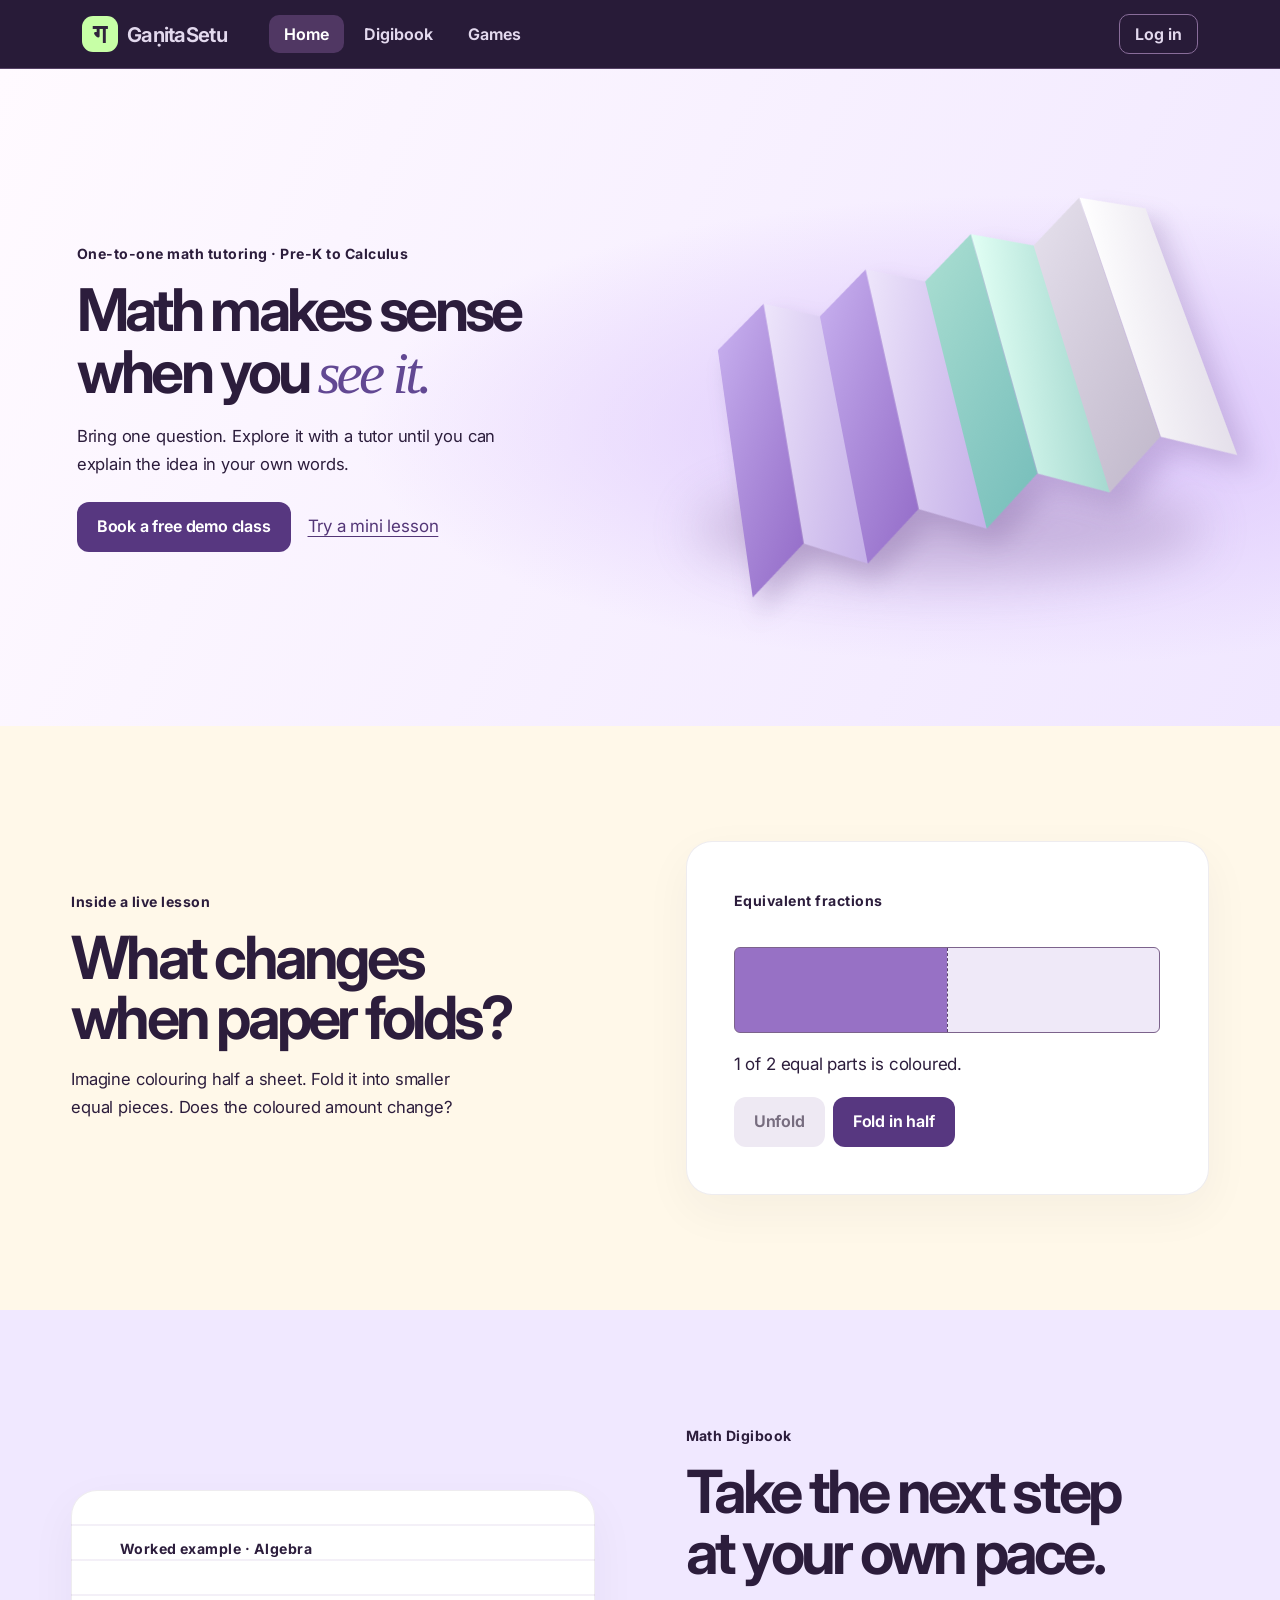
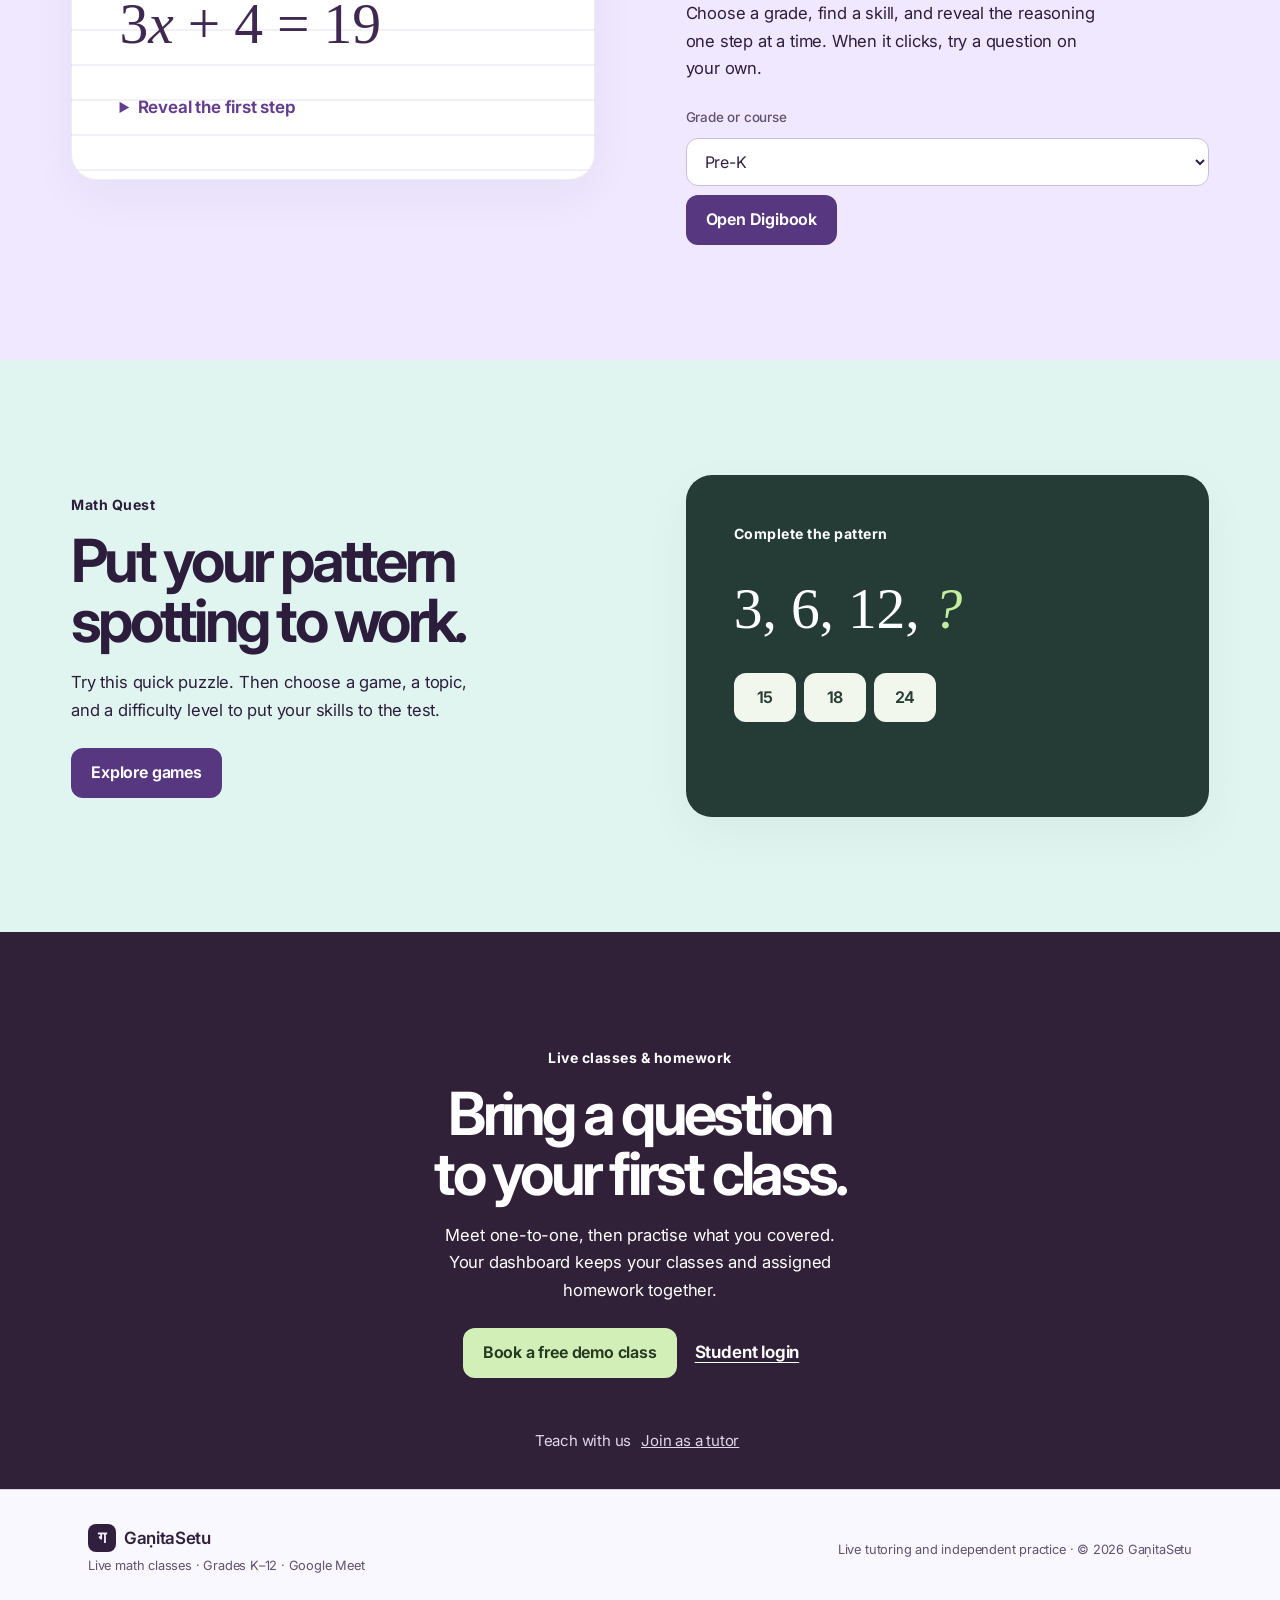
